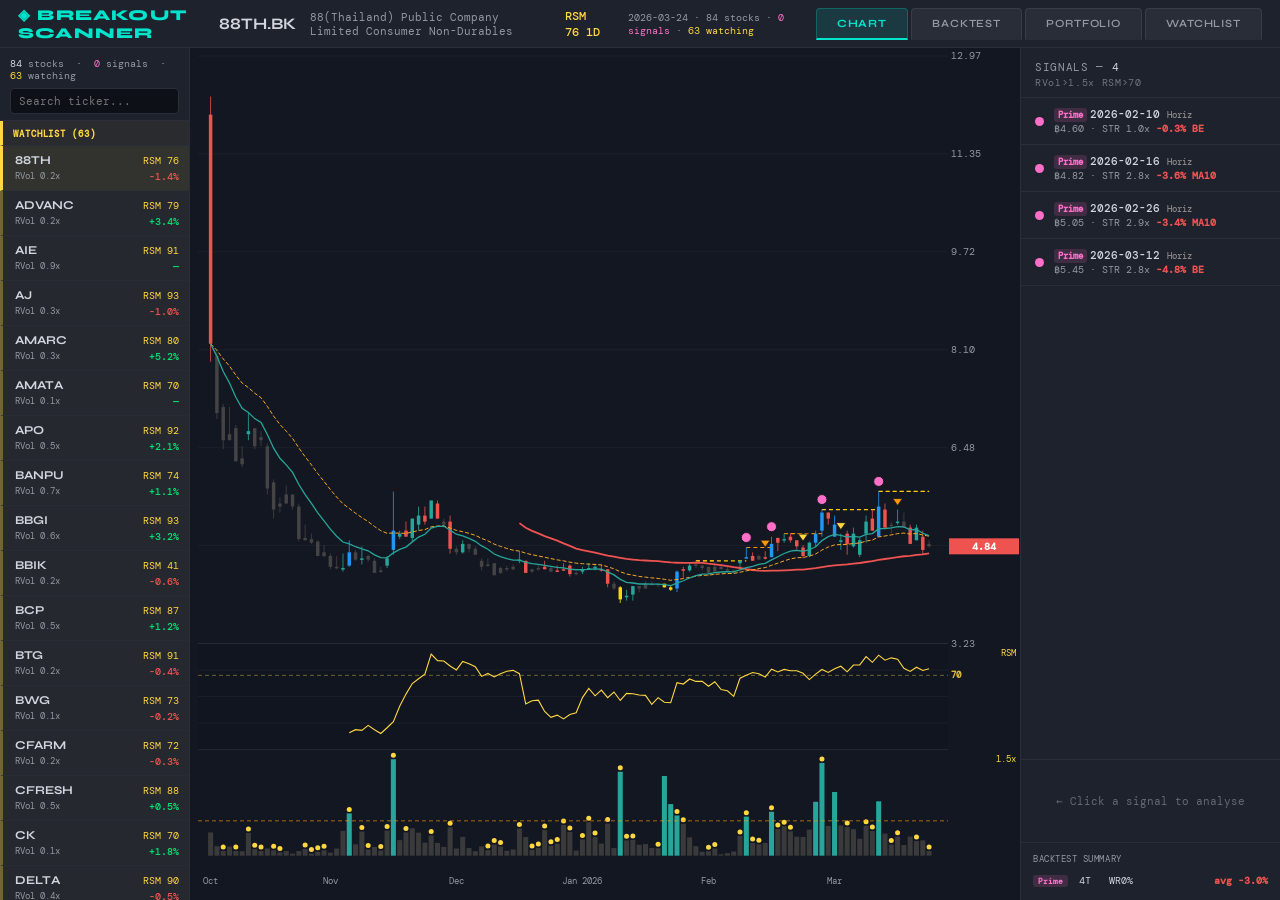
==== docs/index.html @ 681a5524 "fix discord format" ====
<!DOCTYPE html>
<html lang="en">
<head>
<meta charset="UTF-8">
<title>PB Scanner — Combined Chart [2026-03-24]</title>
<style>
  @import url('https://fonts.googleapis.com/css2?family=DM+Mono:wght@300;400;500&family=Syne:wght@600;700;800&display=swap');
  :root {
    --bg:#131722; --panel:#1e222d; --border:#2a2e39; --text:#9598a1;
    --white:#d1d4dc; --accent:#00e5cc; --green:#00e676; --red:#ef5350;
    --yellow:#ffd740; --blue:#2196F3; --orange:#ff9800; --pink:#ff6ec7;
  }
  * { box-sizing:border-box; margin:0; padding:0; }
  html,body { height:100%; background:var(--bg); color:var(--white);
               font-family:'DM Mono',monospace; overflow:hidden; }

  /* ── Layout ── */
  .app { display:grid; grid-template-columns:190px 1fr 260px;
          grid-template-rows:48px 1fr; height:100vh; }
  header { grid-column:1/-1; display:flex; align-items:center; gap:14px;
            padding:0 18px; background:var(--panel);
            border-bottom:1px solid var(--border); }
  .logo   { font-family:'Syne',sans-serif; font-weight:800; font-size:15px;
             letter-spacing:.08em; color:var(--accent); }
  .hticker{ font-family:'Syne',sans-serif; font-weight:700; font-size:16px; color:var(--white); }
  .hinfo  { font-size:11px; color:var(--text); }
  .hrsm   { margin-left:auto; font-size:12px; color:var(--yellow); font-weight:500; }
  .hdate  { font-size:10px; color:var(--text); margin-left:12px; }

  /* ── Sidebar ── */
  .sidebar { background:var(--panel); border-right:1px solid var(--border);
              display:flex; flex-direction:column; overflow:hidden; }
  .sb-head { padding:10px 10px 6px; border-bottom:1px solid var(--border); flex-shrink:0; }
  .sb-stats{ font-size:9.5px; color:var(--text); margin-bottom:6px; }
  .sb-stats span { color:var(--white); }
  .sb-search { width:100%; background:#0d1117; border:1px solid var(--border);
                color:var(--white); padding:5px 8px; font-family:'DM Mono',monospace;
                font-size:11px; border-radius:4px; outline:none; }
  .sb-search:focus { border-color:var(--accent); }
  .sb-list { flex:1; overflow-y:auto; }
  .sb-list::-webkit-scrollbar { width:3px; }
  .sb-list::-webkit-scrollbar-thumb { background:var(--border); }

  /* ── Sidebar section headers ── */
  .sb-section-hdr {
    padding:7px 10px 5px; font-size:9px; font-weight:700; letter-spacing:.1em;
    text-transform:uppercase; border-bottom:1px solid var(--border);
    background:rgba(0,0,0,.25);
  }
  .sb-hdr-sig { color:var(--pink);   background:rgba(255,110,199,.07); border-left:3px solid var(--pink); }
  .sb-hdr-wtc { color:var(--yellow); background:rgba(255,215,64,.05);  border-left:3px solid var(--yellow); }

  /* ── Sidebar items ── */
  .sb-item { padding:7px 10px 7px 12px; cursor:pointer;
              border-bottom:1px solid rgba(42,46,57,.5);
              transition:background .1s; border-left:3px solid transparent; }
  .sb-item:hover   { background:rgba(0,229,204,.05); }
  .sb-item.active  { background:rgba(0,229,204,.12); border-left-color:var(--accent); }
  .sb-sig          { border-left-color:rgba(255,110,199,.4); background:rgba(255,110,199,.04); }
  .sb-sig.active   { border-left-color:var(--pink); background:rgba(255,110,199,.1); }
  .sb-wtc          { border-left-color:rgba(255,215,64,.35); background:rgba(255,215,64,.03); }
  .sb-wtc.active   { border-left-color:var(--yellow); background:rgba(255,215,64,.09); }
  .sb-top { display:flex; justify-content:space-between; align-items:baseline; }
  .sb-bot { display:flex; justify-content:space-between; margin-top:3px; }
  .sb-ticker { font-family:'Syne',sans-serif; font-weight:700; font-size:12px; color:var(--white); }
  .sb-rsm    { font-size:10px; color:var(--yellow); }
  .sb-rvol   { font-size:9px; color:var(--text); }
  .sb-pnl    { font-size:10px; font-weight:500; }

  /* ── Tabs ── */
  .tab-bar { display:flex; border-bottom:1px solid var(--border); flex-shrink:0; background:var(--panel); }
  .tab { flex:1; padding:9px 0; text-align:center; font-size:10px; letter-spacing:.06em;
          cursor:pointer; color:var(--text); border-bottom:2px solid transparent; transition:all .15s; }
  .tab.active { color:var(--accent); border-bottom-color:var(--accent); }
  .tab-pane { display:none; flex:1; flex-direction:column; overflow:hidden; }
  .tab-pane.active { display:flex; }
  /* ── Trade table ── */
  .trade-table { flex:1; overflow-y:auto; font-size:10px; }
  .trade-table::-webkit-scrollbar { width:3px; }
  .trade-table::-webkit-scrollbar-thumb { background:var(--border); }
  .tr-hdr { display:grid; grid-template-columns:72px 72px 56px 44px 1fr;
             gap:2px; padding:6px 8px; color:var(--text);
             border-bottom:1px solid var(--border); font-size:9px; letter-spacing:.05em;
             position:sticky; top:0; background:var(--panel); z-index:1; }
  .tr-row { display:grid; grid-template-columns:72px 72px 56px 44px 1fr;
             gap:2px; padding:5px 8px; border-bottom:1px solid rgba(42,46,57,.4);
             cursor:pointer; transition:background .1s; align-items:center; }
  .tr-row:hover  { background:rgba(0,229,204,.05); }
  .tr-row.active { background:rgba(0,229,204,.1); }
  .tr-filter { font-size:8px; padding:1px 5px; border-radius:3px; font-weight:600; }
  .tf-prime   { background:rgba(255,110,199,.15); color:#ff6ec7; }
  .tf-rvol   { background:rgba(33,150,243,.15);  color:#64b5f6; }
  .tf-rsm    { background:rgba(76,175,80,.15);   color:#81c784; }
  .tf-sma50  { background:rgba(255,215,64,.15);  color:#ffd740; }
  .tf-str    { background:rgba(239,83,80,.15);   color:#ef9a9a; }
  .tr-stat { padding:8px 10px; font-size:10px; border-top:1px solid var(--border);
              display:flex; gap:10px; flex-wrap:wrap; flex-shrink:0; color:var(--text); }
  /* ── Trade summary ── */
  .trade-summary { border-top:1px solid var(--border); padding:10px 12px;
                    font-size:10px; flex-shrink:0; }
  .ts-title { color:var(--text); font-size:9px; letter-spacing:.06em;
               text-transform:uppercase; margin-bottom:6px; }
  .ts-row { display:flex; justify-content:space-between; align-items:center;
             padding:3px 0; border-bottom:1px solid rgba(42,46,57,.4); }
  .ts-row:last-child { border-bottom:none; }
  /* ── Chart area ── */
  .chart-area { position:relative; overflow:hidden; background:var(--bg); }
  canvas { position:absolute; top:0; left:0; }
  .no-stock { display:flex; align-items:center; justify-content:center;
               height:100%; color:var(--text); font-size:13px; opacity:.5; }

  /* ── Signal panel (right) ── */
  .panel { background:var(--panel); border-left:1px solid var(--border);
            overflow-y:auto; display:flex; flex-direction:column; }
  .panel::-webkit-scrollbar { width:4px; }
  .panel::-webkit-scrollbar-thumb { background:var(--border); border-radius:2px; }
  .sig-header { padding:12px 14px 8px; border-bottom:1px solid var(--border);
                 font-size:11px; color:var(--text); letter-spacing:.06em; flex-shrink:0; }
  .sig-list { flex:1; overflow-y:auto; }
  .sig-item { padding:9px 14px; cursor:pointer; border-bottom:1px solid var(--border);
               transition:background .12s; display:flex; align-items:center; gap:10px; }
  .sig-item:hover  { background:rgba(0,229,204,.06); }
  .sig-item.active { background:rgba(0,229,204,.13); border-left:2px solid var(--accent); }
  .sig-dot  { width:9px; height:9px; border-radius:50%; flex-shrink:0; }
  .sig-info { flex:1; }
  .sig-date { font-size:11px; color:var(--white); font-weight:500; }
  .sig-sub  { font-size:10px; color:var(--text); margin-top:1px; }

  .analysis { border-top:1px solid var(--border); padding:14px; flex-shrink:0; }
  .an-title { font-family:'Syne',sans-serif; font-weight:700; font-size:13px;
               color:var(--accent); margin-bottom:10px; letter-spacing:.04em; }
  .an-row   { display:flex; justify-content:space-between; align-items:center;
               padding:4px 0; border-bottom:1px solid var(--border); font-size:11px; }
  .an-row:last-child { border-bottom:none; }
  .an-label { color:var(--text); }
  .an-value { color:var(--white); font-weight:500; text-align:right; }
  .an-value.green  { color:var(--green);  }
  .an-value.red    { color:var(--red);    }
  .an-value.yellow { color:var(--yellow); }
  .an-value.blue   { color:var(--blue);   }
  .an-value.grey   { color:#888; }
  .an-sep { height:1px; background:var(--border); margin:8px 0; }
  .an-empty{ color:var(--text); font-size:11px; text-align:center; padding:20px 0; opacity:.6; }
  .filter-row { display:flex; gap:6px; flex-wrap:wrap; margin-top:8px; }
  .badge { font-size:9.5px; padding:2px 8px; border-radius:10px;
            font-weight:600; letter-spacing:.04em; }
  .badge.pass { background:rgba(0,230,118,.15); color:var(--green); border:1px solid rgba(0,230,118,.3); }
  .badge.fail { background:rgba(239,83,80,.15);  color:var(--red);   border:1px solid rgba(239,83,80,.3); }
  .legend { display:flex; gap:12px; flex-wrap:wrap; padding:6px 18px;
             background:var(--panel); border-top:1px solid var(--border);
             font-size:10px; color:var(--text); }
  .leg-item { display:flex; align-items:center; gap:5px; }
  .leg-dot  { width:8px; height:8px; border-radius:50%; }
  kbd { background:#2a2e39; border:1px solid #444; border-radius:3px;
         padding:0 5px; font-size:10px; color:var(--text); }

  /* ── Nav tabs (header) ── */
  .nav-tabs { display:flex; gap:3px; margin-left:auto; align-items:flex-end; }
  .nav-tab { padding:8px 20px; font-size:11px; letter-spacing:.08em; cursor:pointer;
              background:rgba(255,255,255,.05); border:1px solid rgba(255,255,255,.08);
              border-bottom:2px solid transparent; border-radius:4px 4px 0 0;
              color:var(--text); font-family:'Syne',sans-serif; font-weight:600; transition:all .15s; }
  .nav-tab.active { background:rgba(0,229,204,.12); color:var(--accent); border-color:rgba(0,229,204,.25); border-bottom-color:var(--accent); font-weight:700; }
  .nav-tab:not(.active):hover { background:rgba(255,255,255,.08); color:var(--white); border-color:rgba(255,255,255,.15); }

  /* ── Backtest pane (full overlay) ── */
  #pane-backtest { display:none; position:fixed; top:48px; left:0; right:0; bottom:0;
                    background:var(--bg); overflow-y:auto; padding:20px 8px; z-index:50; }
  .bt-title { font-family:'Syne',sans-serif; font-weight:800; font-size:22px;
               color:var(--accent); margin-bottom:8px; }
  .bt-sub   { font-size:13px; color:var(--text); margin-bottom:24px; }
  .bt-summary { display:flex; gap:16px; flex-wrap:wrap; margin-bottom:28px; }
  .bt-card { background:var(--panel); border:1px solid var(--border); border-radius:8px;
              padding:14px 22px; min-width:140px; }
  .bt-card-label { font-size:10px; color:var(--text); letter-spacing:.08em;
                    text-transform:uppercase; margin-bottom:8px; }
  .bt-card-val   { font-size:24px; font-weight:700; color:var(--white); }
  .bt-table { width:100%; border-collapse:collapse; font-size:12px; }
  .bt-table th { padding:8px 10px; text-align:left; color:var(--text); font-size:11px;
                  letter-spacing:.07em; text-transform:uppercase; border-bottom:2px solid var(--border);
                  position:sticky; top:0; background:var(--bg); }
  .bt-table th.r { text-align:right; }
  .bt-table td { padding:8px 10px; border-bottom:1px solid rgba(42,46,57,.5); }
  .bt-table td.r { text-align:right; }
  .bt-table tr:hover td { background:rgba(0,229,204,.04); }
  .bt-tag { font-size:10px; padding:2px 6px; border-radius:3px; margin-left:6px; vertical-align:middle; }
  .bt-sig { background:rgba(255,110,199,.2); color:var(--pink); }
  .bt-wtc { background:rgba(255,215,64,.15);  color:var(--yellow); }
  .bt-filter-bar { display:flex; align-items:center; gap:10px; margin-bottom:20px;
                    padding:10px 16px; background:var(--panel); border:1px solid var(--border);
                    border-radius:8px; flex-wrap:wrap; }
  .bt-filter-label { font-size:10px; letter-spacing:.08em; color:var(--text);
                      text-transform:uppercase; font-weight:600; margin-right:4px; }
  .bt-chk { display:flex; align-items:center; gap:5px; cursor:pointer; font-size:11px;
              font-weight:600; padding:4px 10px; border-radius:4px; border:1px solid rgba(255,255,255,.1);
              transition:all .15s; user-select:none; }
  .bt-chk:hover { border-color:rgba(255,255,255,.25); }
  .bt-chk input { accent-color:var(--accent); cursor:pointer; }

  /* ── Portfolio pane ── */
  #pane-portfolio { display:none; position:fixed; top:48px; left:0; right:0; bottom:0;
                     background:var(--bg); overflow-y:auto; padding:20px 8px; z-index:50; }
  .pt-title { font-family:'Syne',sans-serif; font-weight:800; font-size:22px;
               color:var(--accent); margin-bottom:8px; }
  .pt-sub   { font-size:13px; color:var(--text); margin-bottom:28px; }
  .pt-cards { display:flex; gap:14px; flex-wrap:wrap; margin-bottom:36px; }
  .pt-card  { background:var(--panel); border:1px solid var(--border); border-radius:8px;
               padding:12px 20px; min-width:140px; flex-shrink:0; }
  .pt-card-label { font-size:10px; color:var(--text); letter-spacing:.08em;
                    text-transform:uppercase; margin-bottom:8px; }
  .pt-card-val { font-size:22px; font-weight:700; }
  .pt-section { font-family:'Syne',sans-serif; font-size:12px; font-weight:700;
                 color:var(--text); letter-spacing:.08em; text-transform:uppercase;
                 margin:0 0 14px; padding-bottom:8px; border-bottom:2px solid var(--border); }
  .pt-curve-wrap { width:100%; height:180px; margin-bottom:40px; position:relative; }
  #pt-curve { display:block; width:100%; height:180px; }
  .pt-table { width:100%; border-collapse:collapse; font-size:12px; }
  .pt-table th { padding:8px 10px; text-align:left; color:var(--text); font-size:10px;
                  letter-spacing:.07em; text-transform:uppercase; border-bottom:2px solid var(--border);
                  position:sticky; top:0; background:var(--bg); z-index:2; white-space:nowrap; }
  .pt-table th.r { text-align:right; }
  .pt-table td { padding:7px 10px; border-bottom:1px solid rgba(42,46,57,.4); font-size:12px; white-space:nowrap; }
  .pt-table td.r { text-align:right; font-variant-numeric:tabular-nums; }
  .pt-table tr:hover td { background:rgba(0,229,204,.04); }
  .pt-buy  { border-left:3px solid var(--blue); }
  .pt-sell { border-left:3px solid transparent; }
  .pt-sell.win  { border-left-color:var(--green); }
  .pt-sell.loss { border-left-color:var(--red); }
  .pt-action { display:inline-block; font-size:9px; font-weight:700; padding:2px 7px;
                border-radius:3px; letter-spacing:.05em; }
  .pt-act-buy  { background:rgba(33,150,243,.2);  color:#64b5f6; }
  .pt-act-sell { background:rgba(158,158,158,.15); color:#aaa; }
  .pt-act-win  { background:rgba(0,230,118,.15);  color:var(--green); }
  .pt-act-loss { background:rgba(239,83,80,.15);  color:var(--red);   }
  .pt-act-tp1  { background:rgba(255,215,64,.18); color:var(--yellow); }
  .pt-act-tp2  { background:rgba(255,152,0,.18);  color:var(--orange); }
  .pt-act-open { background:rgba(0,229,204,.12);  color:var(--accent); }
</style>
</head>
<body>
<div class="app">
  <header>
    <div class="logo">◈ BREAKOUT SCANNER</div>
    <div class="hticker" id="h-ticker">← Select a stock</div>
    <div class="hinfo"   id="h-info"></div>
    <div class="hrsm"    id="h-rsm"></div>
    <div class="hdate">2026-03-24 · 84 stocks · <span style="color:var(--pink)">0 signals</span> · <span style="color:var(--yellow)">63 watching</span></div>
    <div class="nav-tabs">
      <div class="nav-tab active" id="nav-chart"     onclick="switchNav('chart')">CHART</div>
      <div class="nav-tab"        id="nav-backtest"  onclick="switchNav('backtest')">BACKTEST</div>
      <div class="nav-tab"        id="nav-portfolio" onclick="switchNav('portfolio')">PORTFOLIO</div>
      <div class="nav-tab"        id="nav-watchlist" onclick="switchNav('watchlist')">WATCHLIST</div>
    </div>
  </header>

  <!-- Sidebar -->
  <div class="sidebar">
    <div class="sb-head">
      <div class="sb-stats">
        <span>84</span> stocks &nbsp;·&nbsp;
        <span style="color:var(--pink)">0</span> signals &nbsp;·&nbsp;
        <span style="color:var(--yellow)">63</span> watching
      </div>
      <input class="sb-search" id="sb-search" type="text"
             placeholder="Search ticker..." oninput="filterSidebar(this.value)">
    </div>
    <div class="sb-list" id="sb-list">
      <div class="sb-section-hdr sb-hdr-wtc"> WATCHLIST (63)</div>

        <div class="sb-item sb-wtc" id="sb-0" onclick="loadStock(0)">
          <div class="sb-top">
            <span class="sb-ticker">88TH</span>
            <span class="sb-rsm">RSM 76</span>
          </div>
          <div class="sb-bot">
            <span class="sb-rvol" style="color:var(--text)">RVol 0.2x</span>
            <span class="sb-pnl" style="color:#ef5350">-1.4%</span>
          </div>
        </div>

        <div class="sb-item sb-wtc" id="sb-1" onclick="loadStock(1)">
          <div class="sb-top">
            <span class="sb-ticker">ADVANC</span>
            <span class="sb-rsm">RSM 79</span>
          </div>
          <div class="sb-bot">
            <span class="sb-rvol" style="color:var(--text)">RVol 0.2x</span>
            <span class="sb-pnl" style="color:#00e676">+3.4%</span>
          </div>
        </div>

        <div class="sb-item sb-wtc" id="sb-2" onclick="loadStock(2)">
          <div class="sb-top">
            <span class="sb-ticker">AIE</span>
            <span class="sb-rsm">RSM 91</span>
          </div>
          <div class="sb-bot">
            <span class="sb-rvol" style="color:var(--text)">RVol 0.9x</span>
            <span class="sb-pnl" style="color:#00e676">—</span>
          </div>
        </div>

        <div class="sb-item sb-wtc" id="sb-3" onclick="loadStock(3)">
          <div class="sb-top">
            <span class="sb-ticker">AJ</span>
            <span class="sb-rsm">RSM 93</span>
          </div>
          <div class="sb-bot">
            <span class="sb-rvol" style="color:var(--text)">RVol 0.3x</span>
            <span class="sb-pnl" style="color:#ef5350">-1.0%</span>
          </div>
        </div>

        <div class="sb-item sb-wtc" id="sb-4" onclick="loadStock(4)">
          <div class="sb-top">
            <span class="sb-ticker">AMARC</span>
            <span class="sb-rsm">RSM 80</span>
          </div>
          <div class="sb-bot">
            <span class="sb-rvol" style="color:var(--text)">RVol 0.3x</span>
            <span class="sb-pnl" style="color:#00e676">+5.2%</span>
          </div>
        </div>

        <div class="sb-item sb-wtc" id="sb-5" onclick="loadStock(5)">
          <div class="sb-top">
            <span class="sb-ticker">AMATA</span>
            <span class="sb-rsm">RSM 70</span>
          </div>
          <div class="sb-bot">
            <span class="sb-rvol" style="color:var(--text)">RVol 0.1x</span>
            <span class="sb-pnl" style="color:#00e676">—</span>
          </div>
        </div>

        <div class="sb-item sb-wtc" id="sb-6" onclick="loadStock(6)">
          <div class="sb-top">
            <span class="sb-ticker">APO</span>
            <span class="sb-rsm">RSM 92</span>
          </div>
          <div class="sb-bot">
            <span class="sb-rvol" style="color:var(--text)">RVol 0.5x</span>
            <span class="sb-pnl" style="color:#00e676">+2.1%</span>
          </div>
        </div>

        <div class="sb-item sb-wtc" id="sb-7" onclick="loadStock(7)">
          <div class="sb-top">
            <span class="sb-ticker">BANPU</span>
            <span class="sb-rsm">RSM 74</span>
          </div>
          <div class="sb-bot">
            <span class="sb-rvol" style="color:var(--text)">RVol 0.7x</span>
            <span class="sb-pnl" style="color:#00e676">+1.1%</span>
          </div>
        </div>

        <div class="sb-item sb-wtc" id="sb-8" onclick="loadStock(8)">
          <div class="sb-top">
            <span class="sb-ticker">BBGI</span>
            <span class="sb-rsm">RSM 93</span>
          </div>
          <div class="sb-bot">
            <span class="sb-rvol" style="color:var(--text)">RVol 0.6x</span>
            <span class="sb-pnl" style="color:#00e676">+3.2%</span>
          </div>
        </div>

        <div class="sb-item sb-wtc" id="sb-9" onclick="loadStock(9)">
          <div class="sb-top">
            <span class="sb-ticker">BBIK</span>
            <span class="sb-rsm">RSM 41</span>
          </div>
          <div class="sb-bot">
            <span class="sb-rvol" style="color:var(--text)">RVol 0.2x</span>
            <span class="sb-pnl" style="color:#ef5350">-0.6%</span>
          </div>
        </div>

        <div class="sb-item sb-wtc" id="sb-10" onclick="loadStock(10)">
          <div class="sb-top">
            <span class="sb-ticker">BCP</span>
            <span class="sb-rsm">RSM 87</span>
          </div>
          <div class="sb-bot">
            <span class="sb-rvol" style="color:var(--text)">RVol 0.5x</span>
            <span class="sb-pnl" style="color:#00e676">+1.2%</span>
          </div>
        </div>

        <div class="sb-item sb-wtc" id="sb-11" onclick="loadStock(11)">
          <div class="sb-top">
            <span class="sb-ticker">BTG</span>
            <span class="sb-rsm">RSM 91</span>
          </div>
          <div class="sb-bot">
            <span class="sb-rvol" style="color:var(--text)">RVol 0.2x</span>
            <span class="sb-pnl" style="color:#ef5350">-0.4%</span>
          </div>
        </div>

        <div class="sb-item sb-wtc" id="sb-12" onclick="loadStock(12)">
          <div class="sb-top">
            <span class="sb-ticker">BWG</span>
            <span class="sb-rsm">RSM 73</span>
          </div>
          <div class="sb-bot">
            <span class="sb-rvol" style="color:var(--text)">RVol 0.1x</span>
            <span class="sb-pnl" style="color:#ef5350">-0.2%</span>
          </div>
        </div>

        <div class="sb-item sb-wtc" id="sb-13" onclick="loadStock(13)">
          <div class="sb-top">
            <span class="sb-ticker">CFARM</span>
            <span class="sb-rsm">RSM 72</span>
          </div>
          <div class="sb-bot">
            <span class="sb-rvol" style="color:var(--text)">RVol 0.2x</span>
            <span class="sb-pnl" style="color:#ef5350">-0.3%</span>
          </div>
        </div>

        <div class="sb-item sb-wtc" id="sb-14" onclick="loadStock(14)">
          <div class="sb-top">
            <span class="sb-ticker">CFRESH</span>
            <span class="sb-rsm">RSM 88</span>
          </div>
          <div class="sb-bot">
            <span class="sb-rvol" style="color:var(--text)">RVol 0.5x</span>
            <span class="sb-pnl" style="color:#00e676">+0.5%</span>
          </div>
        </div>

        <div class="sb-item sb-wtc" id="sb-15" onclick="loadStock(15)">
          <div class="sb-top">
            <span class="sb-ticker">CK</span>
            <span class="sb-rsm">RSM 70</span>
          </div>
          <div class="sb-bot">
            <span class="sb-rvol" style="color:var(--text)">RVol 0.1x</span>
            <span class="sb-pnl" style="color:#00e676">+1.8%</span>
          </div>
        </div>

        <div class="sb-item sb-wtc" id="sb-16" onclick="loadStock(16)">
          <div class="sb-top">
            <span class="sb-ticker">DELTA</span>
            <span class="sb-rsm">RSM 90</span>
          </div>
          <div class="sb-bot">
            <span class="sb-rvol" style="color:var(--text)">RVol 0.4x</span>
            <span class="sb-pnl" style="color:#ef5350">-0.5%</span>
          </div>
        </div>

        <div class="sb-item sb-wtc" id="sb-17" onclick="loadStock(17)">
          <div class="sb-top">
            <span class="sb-ticker">DMT</span>
            <span class="sb-rsm">RSM 76</span>
          </div>
          <div class="sb-bot">
            <span class="sb-rvol" style="color:var(--text)">RVol 0.0x</span>
            <span class="sb-pnl" style="color:#ef5350">-1.2%</span>
          </div>
        </div>

        <div class="sb-item sb-wtc" id="sb-18" onclick="loadStock(18)">
          <div class="sb-top">
            <span class="sb-ticker">DV8</span>
            <span class="sb-rsm">RSM 88</span>
          </div>
          <div class="sb-bot">
            <span class="sb-rvol" style="color:var(--text)">RVol 0.6x</span>
            <span class="sb-pnl" style="color:#00e676">—</span>
          </div>
        </div>

        <div class="sb-item sb-wtc" id="sb-19" onclick="loadStock(19)">
          <div class="sb-top">
            <span class="sb-ticker">FM</span>
            <span class="sb-rsm">RSM 78</span>
          </div>
          <div class="sb-bot">
            <span class="sb-rvol" style="color:var(--text)">RVol 0.3x</span>
            <span class="sb-pnl" style="color:#ef5350">-0.6%</span>
          </div>
        </div>

        <div class="sb-item sb-wtc" id="sb-20" onclick="loadStock(20)">
          <div class="sb-top">
            <span class="sb-ticker">GULF</span>
            <span class="sb-rsm">RSM 73</span>
          </div>
          <div class="sb-bot">
            <span class="sb-rvol" style="color:var(--text)">RVol 0.2x</span>
            <span class="sb-pnl" style="color:#00e676">+2.8%</span>
          </div>
        </div>

        <div class="sb-item sb-wtc" id="sb-21" onclick="loadStock(21)">
          <div class="sb-top">
            <span class="sb-ticker">GUNKUL</span>
            <span class="sb-rsm">RSM 72</span>
          </div>
          <div class="sb-bot">
            <span class="sb-rvol" style="color:var(--text)">RVol 0.7x</span>
            <span class="sb-pnl" style="color:#00e676">+1.6%</span>
          </div>
        </div>

        <div class="sb-item sb-wtc" id="sb-22" onclick="loadStock(22)">
          <div class="sb-top">
            <span class="sb-ticker">HANA</span>
            <span class="sb-rsm">RSM 93</span>
          </div>
          <div class="sb-bot">
            <span class="sb-rvol" style="color:var(--text)">RVol 0.5x</span>
            <span class="sb-pnl" style="color:#00e676">+1.5%</span>
          </div>
        </div>

        <div class="sb-item sb-wtc" id="sb-23" onclick="loadStock(23)">
          <div class="sb-top">
            <span class="sb-ticker">INSET</span>
            <span class="sb-rsm">RSM 71</span>
          </div>
          <div class="sb-bot">
            <span class="sb-rvol" style="color:var(--text)">RVol 0.1x</span>
            <span class="sb-pnl" style="color:#ef5350">-0.1%</span>
          </div>
        </div>

        <div class="sb-item sb-wtc" id="sb-24" onclick="loadStock(24)">
          <div class="sb-top">
            <span class="sb-ticker">KCE</span>
            <span class="sb-rsm">RSM 81</span>
          </div>
          <div class="sb-bot">
            <span class="sb-rvol" style="color:var(--text)">RVol 0.6x</span>
            <span class="sb-pnl" style="color:#00e676">+1.0%</span>
          </div>
        </div>

        <div class="sb-item sb-wtc" id="sb-25" onclick="loadStock(25)">
          <div class="sb-top">
            <span class="sb-ticker">KCG</span>
            <span class="sb-rsm">RSM 72</span>
          </div>
          <div class="sb-bot">
            <span class="sb-rvol" style="color:var(--text)">RVol 0.1x</span>
            <span class="sb-pnl" style="color:#ef5350">-0.8%</span>
          </div>
        </div>

        <div class="sb-item sb-wtc" id="sb-26" onclick="loadStock(26)">
          <div class="sb-top">
            <span class="sb-ticker">KGI</span>
            <span class="sb-rsm">RSM 72</span>
          </div>
          <div class="sb-bot">
            <span class="sb-rvol" style="color:var(--text)">RVol 0.5x</span>
            <span class="sb-pnl" style="color:#00e676">+2.6%</span>
          </div>
        </div>

        <div class="sb-item sb-wtc" id="sb-27" onclick="loadStock(27)">
          <div class="sb-top">
            <span class="sb-ticker">KTB</span>
            <span class="sb-rsm">RSM 80</span>
          </div>
          <div class="sb-bot">
            <span class="sb-rvol" style="color:var(--text)">RVol 0.4x</span>
            <span class="sb-pnl" style="color:#ef5350">-0.6%</span>
          </div>
        </div>

        <div class="sb-item sb-wtc" id="sb-28" onclick="loadStock(28)">
          <div class="sb-top">
            <span class="sb-ticker">LHFG</span>
            <span class="sb-rsm">RSM 76</span>
          </div>
          <div class="sb-bot">
            <span class="sb-rvol" style="color:var(--text)">RVol 0.1x</span>
            <span class="sb-pnl" style="color:#ef5350">-0.2%</span>
          </div>
        </div>

        <div class="sb-item sb-wtc" id="sb-29" onclick="loadStock(29)">
          <div class="sb-top">
            <span class="sb-ticker">MASTEC</span>
            <span class="sb-rsm">RSM 93</span>
          </div>
          <div class="sb-bot">
            <span class="sb-rvol" style="color:var(--text)">RVol 0.1x</span>
            <span class="sb-pnl" style="color:#00e676">—</span>
          </div>
        </div>

        <div class="sb-item sb-wtc" id="sb-30" onclick="loadStock(30)">
          <div class="sb-top">
            <span class="sb-ticker">MCOT</span>
            <span class="sb-rsm">RSM 92</span>
          </div>
          <div class="sb-bot">
            <span class="sb-rvol" style="color:var(--text)">RVol 0.3x</span>
            <span class="sb-pnl" style="color:#00e676">—</span>
          </div>
        </div>

        <div class="sb-item sb-wtc" id="sb-31" onclick="loadStock(31)">
          <div class="sb-top">
            <span class="sb-ticker">MCS</span>
            <span class="sb-rsm">RSM 76</span>
          </div>
          <div class="sb-bot">
            <span class="sb-rvol" style="color:var(--text)">RVol 0.6x</span>
            <span class="sb-pnl" style="color:#ef5350">-0.4%</span>
          </div>
        </div>

        <div class="sb-item sb-wtc" id="sb-32" onclick="loadStock(32)">
          <div class="sb-top">
            <span class="sb-ticker">NTF</span>
            <span class="sb-rsm">RSM 98</span>
          </div>
          <div class="sb-bot">
            <span class="sb-rvol" style="color:var(--text)">RVol 0.2x</span>
            <span class="sb-pnl" style="color:#00e676">—</span>
          </div>
        </div>

        <div class="sb-item sb-wtc" id="sb-33" onclick="loadStock(33)">
          <div class="sb-top">
            <span class="sb-ticker">NYT</span>
            <span class="sb-rsm">RSM 88</span>
          </div>
          <div class="sb-bot">
            <span class="sb-rvol" style="color:var(--text)">RVol 0.5x</span>
            <span class="sb-pnl" style="color:#00e676">+4.6%</span>
          </div>
        </div>

        <div class="sb-item sb-wtc" id="sb-34" onclick="loadStock(34)">
          <div class="sb-top">
            <span class="sb-ticker">PCE</span>
            <span class="sb-rsm">RSM 90</span>
          </div>
          <div class="sb-bot">
            <span class="sb-rvol" style="color:#00e676">RVol 4.4x</span>
            <span class="sb-pnl" style="color:#ef5350">-0.6%</span>
          </div>
        </div>

        <div class="sb-item sb-wtc" id="sb-35" onclick="loadStock(35)">
          <div class="sb-top">
            <span class="sb-ticker">PRM</span>
            <span class="sb-rsm">RSM 71</span>
          </div>
          <div class="sb-bot">
            <span class="sb-rvol" style="color:var(--text)">RVol 0.3x</span>
            <span class="sb-pnl" style="color:#00e676">+0.5%</span>
          </div>
        </div>

        <div class="sb-item sb-wtc" id="sb-36" onclick="loadStock(36)">
          <div class="sb-top">
            <span class="sb-ticker">PSL</span>
            <span class="sb-rsm">RSM 60</span>
          </div>
          <div class="sb-bot">
            <span class="sb-rvol" style="color:var(--text)">RVol 0.3x</span>
            <span class="sb-pnl" style="color:#00e676">+1.8%</span>
          </div>
        </div>

        <div class="sb-item sb-wtc" id="sb-37" onclick="loadStock(37)">
          <div class="sb-top">
            <span class="sb-ticker">PTL</span>
            <span class="sb-rsm">RSM 90</span>
          </div>
          <div class="sb-bot">
            <span class="sb-rvol" style="color:var(--text)">RVol 0.1x</span>
            <span class="sb-pnl" style="color:#00e676">+1.6%</span>
          </div>
        </div>

        <div class="sb-item sb-wtc" id="sb-38" onclick="loadStock(38)">
          <div class="sb-top">
            <span class="sb-ticker">RBF</span>
            <span class="sb-rsm">RSM 74</span>
          </div>
          <div class="sb-bot">
            <span class="sb-rvol" style="color:var(--text)">RVol 0.2x</span>
            <span class="sb-pnl" style="color:#ef5350">-0.1%</span>
          </div>
        </div>

        <div class="sb-item sb-wtc" id="sb-39" onclick="loadStock(39)">
          <div class="sb-top">
            <span class="sb-ticker">RCL</span>
            <span class="sb-rsm">RSM 89</span>
          </div>
          <div class="sb-bot">
            <span class="sb-rvol" style="color:var(--text)">RVol 0.3x</span>
            <span class="sb-pnl" style="color:#ef5350">-1.8%</span>
          </div>
        </div>

        <div class="sb-item sb-wtc" id="sb-40" onclick="loadStock(40)">
          <div class="sb-top">
            <span class="sb-ticker">ROJNA</span>
            <span class="sb-rsm">RSM 65</span>
          </div>
          <div class="sb-bot">
            <span class="sb-rvol" style="color:var(--text)">RVol 0.2x</span>
            <span class="sb-pnl" style="color:#00e676">—</span>
          </div>
        </div>

        <div class="sb-item sb-wtc" id="sb-41" onclick="loadStock(41)">
          <div class="sb-top">
            <span class="sb-ticker">SC</span>
            <span class="sb-rsm">RSM 70</span>
          </div>
          <div class="sb-bot">
            <span class="sb-rvol" style="color:var(--text)">RVol 0.2x</span>
            <span class="sb-pnl" style="color:#00e676">+1.7%</span>
          </div>
        </div>

        <div class="sb-item sb-wtc" id="sb-42" onclick="loadStock(42)">
          <div class="sb-top">
            <span class="sb-ticker">SCB</span>
            <span class="sb-rsm">RSM 75</span>
          </div>
          <div class="sb-bot">
            <span class="sb-rvol" style="color:var(--text)">RVol 1.4x</span>
            <span class="sb-pnl" style="color:#ef5350">-0.8%</span>
          </div>
        </div>

        <div class="sb-item sb-wtc" id="sb-43" onclick="loadStock(43)">
          <div class="sb-top">
            <span class="sb-ticker">SEAOIL</span>
            <span class="sb-rsm">RSM 73</span>
          </div>
          <div class="sb-bot">
            <span class="sb-rvol" style="color:var(--text)">RVol 0.1x</span>
            <span class="sb-pnl" style="color:#ef5350">-0.8%</span>
          </div>
        </div>

        <div class="sb-item sb-wtc" id="sb-44" onclick="loadStock(44)">
          <div class="sb-top">
            <span class="sb-ticker">SIS</span>
            <span class="sb-rsm">RSM 76</span>
          </div>
          <div class="sb-bot">
            <span class="sb-rvol" style="color:var(--text)">RVol 0.5x</span>
            <span class="sb-pnl" style="color:#ef5350">-0.3%</span>
          </div>
        </div>

        <div class="sb-item sb-wtc" id="sb-45" onclick="loadStock(45)">
          <div class="sb-top">
            <span class="sb-ticker">SKR</span>
            <span class="sb-rsm">RSM 78</span>
          </div>
          <div class="sb-bot">
            <span class="sb-rvol" style="color:var(--text)">RVol 0.0x</span>
            <span class="sb-pnl" style="color:#00e676">—</span>
          </div>
        </div>

        <div class="sb-item sb-wtc" id="sb-46" onclick="loadStock(46)">
          <div class="sb-top">
            <span class="sb-ticker">SMO</span>
            <span class="sb-rsm">RSM 93</span>
          </div>
          <div class="sb-bot">
            <span class="sb-rvol" style="color:var(--text)">RVol 0.3x</span>
            <span class="sb-pnl" style="color:#00e676">+3.6%</span>
          </div>
        </div>

        <div class="sb-item sb-wtc" id="sb-47" onclick="loadStock(47)">
          <div class="sb-top">
            <span class="sb-ticker">SRICHA</span>
            <span class="sb-rsm">RSM 89</span>
          </div>
          <div class="sb-bot">
            <span class="sb-rvol" style="color:var(--text)">RVol 0.5x</span>
            <span class="sb-pnl" style="color:#00e676">+4.5%</span>
          </div>
        </div>

        <div class="sb-item sb-wtc" id="sb-48" onclick="loadStock(48)">
          <div class="sb-top">
            <span class="sb-ticker">STECON</span>
            <span class="sb-rsm">RSM 90</span>
          </div>
          <div class="sb-bot">
            <span class="sb-rvol" style="color:var(--text)">RVol 0.1x</span>
            <span class="sb-pnl" style="color:#00e676">+5.6%</span>
          </div>
        </div>

        <div class="sb-item sb-wtc" id="sb-49" onclick="loadStock(49)">
          <div class="sb-top">
            <span class="sb-ticker">STGT</span>
            <span class="sb-rsm">RSM 86</span>
          </div>
          <div class="sb-bot">
            <span class="sb-rvol" style="color:var(--text)">RVol 1.2x</span>
            <span class="sb-pnl" style="color:#00e676">+0.1%</span>
          </div>
        </div>

        <div class="sb-item sb-wtc" id="sb-50" onclick="loadStock(50)">
          <div class="sb-top">
            <span class="sb-ticker">SVI</span>
            <span class="sb-rsm">RSM 77</span>
          </div>
          <div class="sb-bot">
            <span class="sb-rvol" style="color:var(--text)">RVol 0.1x</span>
            <span class="sb-pnl" style="color:#ef5350">-0.3%</span>
          </div>
        </div>

        <div class="sb-item sb-wtc" id="sb-51" onclick="loadStock(51)">
          <div class="sb-top">
            <span class="sb-ticker">TEGH</span>
            <span class="sb-rsm">RSM 81</span>
          </div>
          <div class="sb-bot">
            <span class="sb-rvol" style="color:var(--text)">RVol 0.1x</span>
            <span class="sb-pnl" style="color:#ef5350">-0.1%</span>
          </div>
        </div>

        <div class="sb-item sb-wtc" id="sb-52" onclick="loadStock(52)">
          <div class="sb-top">
            <span class="sb-ticker">TFG</span>
            <span class="sb-rsm">RSM 93</span>
          </div>
          <div class="sb-bot">
            <span class="sb-rvol" style="color:var(--text)">RVol 0.1x</span>
            <span class="sb-pnl" style="color:#00e676">—</span>
          </div>
        </div>

        <div class="sb-item sb-wtc" id="sb-53" onclick="loadStock(53)">
          <div class="sb-top">
            <span class="sb-ticker">THCOM</span>
            <span class="sb-rsm">RSM 80</span>
          </div>
          <div class="sb-bot">
            <span class="sb-rvol" style="color:var(--text)">RVol 0.5x</span>
            <span class="sb-pnl" style="color:#00e676">+1.8%</span>
          </div>
        </div>

        <div class="sb-item sb-wtc" id="sb-54" onclick="loadStock(54)">
          <div class="sb-top">
            <span class="sb-ticker">TISCO</span>
            <span class="sb-rsm">RSM 74</span>
          </div>
          <div class="sb-bot">
            <span class="sb-rvol" style="color:var(--text)">RVol 0.8x</span>
            <span class="sb-pnl" style="color:#ef5350">-0.1%</span>
          </div>
        </div>

        <div class="sb-item sb-wtc" id="sb-55" onclick="loadStock(55)">
          <div class="sb-top">
            <span class="sb-ticker">TPCH</span>
            <span class="sb-rsm">RSM 79</span>
          </div>
          <div class="sb-bot">
            <span class="sb-rvol" style="color:var(--text)">RVol 0.6x</span>
            <span class="sb-pnl" style="color:#00e676">—</span>
          </div>
        </div>

        <div class="sb-item sb-wtc" id="sb-56" onclick="loadStock(56)">
          <div class="sb-top">
            <span class="sb-ticker">TRUE</span>
            <span class="sb-rsm">RSM 76</span>
          </div>
          <div class="sb-bot">
            <span class="sb-rvol" style="color:var(--text)">RVol 0.7x</span>
            <span class="sb-pnl" style="color:#ef5350">-0.1%</span>
          </div>
        </div>

        <div class="sb-item sb-wtc" id="sb-57" onclick="loadStock(57)">
          <div class="sb-top">
            <span class="sb-ticker">TTA</span>
            <span class="sb-rsm">RSM 82</span>
          </div>
          <div class="sb-bot">
            <span class="sb-rvol" style="color:var(--text)">RVol 0.2x</span>
            <span class="sb-pnl" style="color:#00e676">—</span>
          </div>
        </div>

        <div class="sb-item sb-wtc" id="sb-58" onclick="loadStock(58)">
          <div class="sb-top">
            <span class="sb-ticker">TTB</span>
            <span class="sb-rsm">RSM 71</span>
          </div>
          <div class="sb-bot">
            <span class="sb-rvol" style="color:var(--text)">RVol 0.5x</span>
            <span class="sb-pnl" style="color:#00e676">+0.2%</span>
          </div>
        </div>

        <div class="sb-item sb-wtc" id="sb-59" onclick="loadStock(59)">
          <div class="sb-top">
            <span class="sb-ticker">TVO</span>
            <span class="sb-rsm">RSM 79</span>
          </div>
          <div class="sb-bot">
            <span class="sb-rvol" style="color:var(--text)">RVol 0.2x</span>
            <span class="sb-pnl" style="color:#ef5350">-0.2%</span>
          </div>
        </div>

        <div class="sb-item sb-wtc" id="sb-60" onclick="loadStock(60)">
          <div class="sb-top">
            <span class="sb-ticker">UVAN</span>
            <span class="sb-rsm">RSM 91</span>
          </div>
          <div class="sb-bot">
            <span class="sb-rvol" style="color:var(--text)">RVol 0.4x</span>
            <span class="sb-pnl" style="color:#ef5350">-0.1%</span>
          </div>
        </div>

        <div class="sb-item sb-wtc" id="sb-61" onclick="loadStock(61)">
          <div class="sb-top">
            <span class="sb-ticker">WASH</span>
            <span class="sb-rsm">RSM 81</span>
          </div>
          <div class="sb-bot">
            <span class="sb-rvol" style="color:var(--text)">RVol 0.4x</span>
            <span class="sb-pnl" style="color:#00e676">+0.5%</span>
          </div>
        </div>

        <div class="sb-item sb-wtc" id="sb-62" onclick="loadStock(62)">
          <div class="sb-top">
            <span class="sb-ticker">WHA</span>
            <span class="sb-rsm">RSM 58</span>
          </div>
          <div class="sb-bot">
            <span class="sb-rvol" style="color:var(--text)">RVol 0.4x</span>
            <span class="sb-pnl" style="color:#00e676">+1.5%</span>
          </div>
        </div>
<div class="sb-section-hdr" style="color:var(--text)">ALL STOCKS (21)</div>

        <div class="sb-item" id="sb-63" onclick="loadStock(63)">
          <div class="sb-top">
            <span class="sb-ticker">AGE</span>
            <span class="sb-rsm">RSM 76</span>
          </div>
          <div class="sb-bot">
            <span class="sb-rvol" style="color:var(--text)">RVol 0.9x</span>
            <span class="sb-pnl" style="color:#00e676">—</span>
          </div>
        </div>

        <div class="sb-item" id="sb-64" onclick="loadStock(64)">
          <div class="sb-top">
            <span class="sb-ticker">BBL</span>
            <span class="sb-rsm">RSM 69</span>
          </div>
          <div class="sb-bot">
            <span class="sb-rvol" style="color:var(--text)">RVol 0.4x</span>
            <span class="sb-pnl" style="color:#00e676">+2.2%</span>
          </div>
        </div>

        <div class="sb-item" id="sb-65" onclick="loadStock(65)">
          <div class="sb-top">
            <span class="sb-ticker">BIOTEC</span>
            <span class="sb-rsm">RSM 96</span>
          </div>
          <div class="sb-bot">
            <span class="sb-rvol" style="color:var(--text)">RVol 1.3x</span>
            <span class="sb-pnl" style="color:#ef5350">-0.0%</span>
          </div>
        </div>

        <div class="sb-item" id="sb-66" onclick="loadStock(66)">
          <div class="sb-top">
            <span class="sb-ticker">BPP</span>
            <span class="sb-rsm">RSM 77</span>
          </div>
          <div class="sb-bot">
            <span class="sb-rvol" style="color:var(--text)">RVol 0.3x</span>
            <span class="sb-pnl" style="color:#00e676">+2.0%</span>
          </div>
        </div>

        <div class="sb-item" id="sb-67" onclick="loadStock(67)">
          <div class="sb-top">
            <span class="sb-ticker">CPI</span>
            <span class="sb-rsm">RSM 90</span>
          </div>
          <div class="sb-bot">
            <span class="sb-rvol" style="color:var(--text)">RVol 0.5x</span>
            <span class="sb-pnl" style="color:#00e676">+2.2%</span>
          </div>
        </div>

        <div class="sb-item" id="sb-68" onclick="loadStock(68)">
          <div class="sb-top">
            <span class="sb-ticker">ETC</span>
            <span class="sb-rsm">RSM 88</span>
          </div>
          <div class="sb-bot">
            <span class="sb-rvol" style="color:var(--text)">RVol 1.2x</span>
            <span class="sb-pnl" style="color:#00e676">+1.0%</span>
          </div>
        </div>

        <div class="sb-item" id="sb-69" onclick="loadStock(69)">
          <div class="sb-top">
            <span class="sb-ticker">IRPC</span>
            <span class="sb-rsm">RSM 92</span>
          </div>
          <div class="sb-bot">
            <span class="sb-rvol" style="color:var(--text)">RVol 0.9x</span>
            <span class="sb-pnl" style="color:#00e676">+1.4%</span>
          </div>
        </div>

        <div class="sb-item" id="sb-70" onclick="loadStock(70)">
          <div class="sb-top">
            <span class="sb-ticker">IVL</span>
            <span class="sb-rsm">RSM 78</span>
          </div>
          <div class="sb-bot">
            <span class="sb-rvol" style="color:var(--text)">RVol 0.8x</span>
            <span class="sb-pnl" style="color:#00e676">—</span>
          </div>
        </div>

        <div class="sb-item" id="sb-71" onclick="loadStock(71)">
          <div class="sb-top">
            <span class="sb-ticker">KKP</span>
            <span class="sb-rsm">RSM 75</span>
          </div>
          <div class="sb-bot">
            <span class="sb-rvol" style="color:var(--text)">RVol 0.7x</span>
            <span class="sb-pnl" style="color:#00e676">+3.1%</span>
          </div>
        </div>

        <div class="sb-item" id="sb-72" onclick="loadStock(72)">
          <div class="sb-top">
            <span class="sb-ticker">KSL</span>
            <span class="sb-rsm">RSM 93</span>
          </div>
          <div class="sb-bot">
            <span class="sb-rvol" style="color:var(--text)">RVol 0.7x</span>
            <span class="sb-pnl" style="color:#00e676">+2.1%</span>
          </div>
        </div>

        <div class="sb-item" id="sb-73" onclick="loadStock(73)">
          <div class="sb-top">
            <span class="sb-ticker">LANNA</span>
            <span class="sb-rsm">RSM 81</span>
          </div>
          <div class="sb-bot">
            <span class="sb-rvol" style="color:#00e676">RVol 1.8x</span>
            <span class="sb-pnl" style="color:#ef5350">-0.4%</span>
          </div>
        </div>

        <div class="sb-item" id="sb-74" onclick="loadStock(74)">
          <div class="sb-top">
            <span class="sb-ticker">PTTEP</span>
            <span class="sb-rsm">RSM 91</span>
          </div>
          <div class="sb-bot">
            <span class="sb-rvol" style="color:var(--text)">RVol 0.5x</span>
            <span class="sb-pnl" style="color:#00e676">+5.3%</span>
          </div>
        </div>

        <div class="sb-item" id="sb-75" onclick="loadStock(75)">
          <div class="sb-top">
            <span class="sb-ticker">PTTGC</span>
            <span class="sb-rsm">RSM 92</span>
          </div>
          <div class="sb-bot">
            <span class="sb-rvol" style="color:var(--text)">RVol 0.5x</span>
            <span class="sb-pnl" style="color:#00e676">+2.8%</span>
          </div>
        </div>

        <div class="sb-item" id="sb-76" onclick="loadStock(76)">
          <div class="sb-top">
            <span class="sb-ticker">STA</span>
            <span class="sb-rsm">RSM 92</span>
          </div>
          <div class="sb-bot">
            <span class="sb-rvol" style="color:var(--text)">RVol 0.9x</span>
            <span class="sb-pnl" style="color:#ef5350">-1.6%</span>
          </div>
        </div>

        <div class="sb-item" id="sb-77" onclick="loadStock(77)">
          <div class="sb-top">
            <span class="sb-ticker">TAE</span>
            <span class="sb-rsm">RSM 99</span>
          </div>
          <div class="sb-bot">
            <span class="sb-rvol" style="color:#00e676">RVol 5.8x</span>
            <span class="sb-pnl" style="color:#00e676">+6.4%</span>
          </div>
        </div>

        <div class="sb-item" id="sb-78" onclick="loadStock(78)">
          <div class="sb-top">
            <span class="sb-ticker">TRUBB</span>
            <span class="sb-rsm">RSM 89</span>
          </div>
          <div class="sb-bot">
            <span class="sb-rvol" style="color:#00e676">RVol 2.4x</span>
            <span class="sb-pnl" style="color:#ef5350">-0.1%</span>
          </div>
        </div>

        <div class="sb-item" id="sb-79" onclick="loadStock(79)">
          <div class="sb-top">
            <span class="sb-ticker">TRV</span>
            <span class="sb-rsm">RSM 92</span>
          </div>
          <div class="sb-bot">
            <span class="sb-rvol" style="color:var(--text)">RVol —</span>
            <span class="sb-pnl" style="color:#00e676">+1.6%</span>
          </div>
        </div>

        <div class="sb-item" id="sb-80" onclick="loadStock(80)">
          <div class="sb-top">
            <span class="sb-ticker">TSE</span>
            <span class="sb-rsm">RSM 93</span>
          </div>
          <div class="sb-bot">
            <span class="sb-rvol" style="color:#00e676">RVol 2.1x</span>
            <span class="sb-pnl" style="color:#00e676">+0.3%</span>
          </div>
        </div>

        <div class="sb-item" id="sb-81" onclick="loadStock(81)">
          <div class="sb-top">
            <span class="sb-ticker">UBE</span>
            <span class="sb-rsm">RSM 98</span>
          </div>
          <div class="sb-bot">
            <span class="sb-rvol" style="color:var(--text)">RVol 1.0x</span>
            <span class="sb-pnl" style="color:#00e676">+2.9%</span>
          </div>
        </div>

        <div class="sb-item" id="sb-82" onclick="loadStock(82)">
          <div class="sb-top">
            <span class="sb-ticker">UKEM</span>
            <span class="sb-rsm">RSM 91</span>
          </div>
          <div class="sb-bot">
            <span class="sb-rvol" style="color:#00e676">RVol 1.6x</span>
            <span class="sb-pnl" style="color:#00e676">+2.5%</span>
          </div>
        </div>

        <div class="sb-item" id="sb-83" onclick="loadStock(83)">
          <div class="sb-top">
            <span class="sb-ticker">VPO</span>
            <span class="sb-rsm">RSM 94</span>
          </div>
          <div class="sb-bot">
            <span class="sb-rvol" style="color:var(--text)">RVol 1.1x</span>
            <span class="sb-pnl" style="color:#00e676">+0.8%</span>
          </div>
        </div>
    </div>
  </div>

  <!-- Canvas chart -->
  <div class="chart-area" id="chart-area">
    <canvas id="cv-bg"></canvas>
    <canvas id="cv-main"></canvas>
    <canvas id="cv-overlay"></canvas>
    <div class="no-stock" id="no-stock">← Select a stock from the sidebar</div>
  </div>

  <!-- Signal panel -->
  <div class="panel">
    <div class="sig-header">
      SIGNALS — <span id="sig-count" style="color:var(--white)">—</span>
      <span id="sig-filter-info" style="font-size:10px;display:block;margin-top:2px;opacity:.7"></span>
    </div>
    <div class="sig-list" id="sig-list"></div>
    <div class="analysis" id="analysis">
      <div class="an-empty">← Click a signal to analyse</div>
    </div>
    <div class="trade-summary" id="trade-summary"></div>
  </div>
</div>

<!-- BACKTEST pane (fixed overlay, hidden by default) -->
<div id="pane-backtest">
  <div style="max-width:75%;margin:0 auto">
  <div class="bt-title">BACKTEST RESULTS</div>
  <div class="bt-sub" id="bt-sub">Loading...</div>
  <div class="bt-summary" id="bt-cards"></div>

  <!-- Strategy filter bar -->
  <div class="bt-filter-bar" id="bt-filter-bar">
    <span class="bt-filter-label">INCLUDE:</span>
    <label class="bt-chk tf-prime"><input type="checkbox" value="Prime" checked onchange="applyBtFilter()"> Prime</label>
    <label class="bt-chk tf-str"><input type="checkbox" value="STR" onchange="applyBtFilter()"> STR</label>
    <label class="bt-chk tf-rvol"><input type="checkbox" value="RVOL" onchange="applyBtFilter()"> RVOL</label>
    <label class="bt-chk tf-rsm"><input type="checkbox" value="RSM" onchange="applyBtFilter()"> RSM</label>
    <label class="bt-chk tf-sma50"><input type="checkbox" value="SMA50" onchange="applyBtFilter()"> SMA50</label>
  </div>

  <table class="bt-table">
    <thead>
      <tr>
        <th>Ticker</th>
        <th class="r">RSM</th>
        <th class="r">Trades</th>
        <th class="r">WR%</th>
        <th class="r">Avg Win</th>
        <th class="r">Avg Loss</th>
        <th class="r">Avg Stretch</th>
        <th class="r">PnL%</th>
      </tr>
    </thead>
    <tbody id="bt-tbody"></tbody>
  </table>
  </div>
</div>

<!-- PORTFOLIO pane -->
<div id="pane-portfolio">
  <div style="max-width:75%;margin:0 auto">
  <div class="pt-title">PORTFOLIO SIMULATION</div>
  <div class="pt-sub" id="pt-sub">Loading...</div>

  <div class="pt-cards" id="pt-cards"></div>

  <div class="pt-section">EQUITY CURVE</div>
  <div class="pt-curve-wrap">
    <canvas id="pt-curve"></canvas>
  </div>

  <div class="pt-section">TRADE LOG — chronological buy / sell with running balance</div>
  <table class="pt-table">
    <thead>
      <tr>
        <th style="width:110px">Date</th>
        <th style="width:60px">Action</th>
        <th style="width:110px">Ticker</th>
        <th class="r">Stretch</th>
        <th class="r">Sizing (฿)</th>
        <th class="r">Cash (฿)</th>
        <th>Exit Reason</th>
        <th class="r">Trade PnL (฿)</th>
        <th class="r">Return%</th>
        <th class="r">Balance (฿)</th>
      </tr>
    </thead>
    <tbody id="pt-tbody"></tbody>
  </table>

  </div>
</div>

<div id="pane-watchlist" style="display:none;position:fixed;top:48px;left:0;right:0;bottom:0;
     background:var(--bg);overflow-y:auto;padding:20px 8px;z-index:50;">
  <div style="max-width:75%;margin:0 auto">
    <div class="bt-title">WATCHLIST</div>
    <div class="bt-sub" id="wl-sub">Loading...</div>

    <!-- Copy-paste box -->
    <div style="margin-bottom:32px">
      <div style="font-size:11px;color:var(--text);letter-spacing:.08em;text-transform:uppercase;
                  margin-bottom:8px">TradingView — copy &amp; paste into watchlist</div>
      <textarea id="wl-copybox" readonly onclick="this.select()"
        style="width:100%;min-height:110px;background:var(--panel);border:1px solid var(--border);
               border-radius:6px;padding:12px 14px;color:var(--white);font-size:11px;
               font-family:monospace;resize:none;line-height:1.6;cursor:text;display:block"></textarea>
      <div style="margin-top:8px;text-align:right">
        <button onclick="wlCopy()" id="wl-copy-btn"
          style="background:var(--accent);color:#000;border:none;border-radius:4px;
                 padding:5px 18px;font-size:10px;font-weight:700;cursor:pointer;letter-spacing:.05em">COPY</button>
      </div>
    </div>

    <!-- Groups -->
    <div id="wl-groups"></div>
  </div>
</div>

<script>
// ── All stock data ─────────────────────────────────────────────────────────────
const ALL_STOCKS = [{"ticker": "88TH.BK", "desc": "88(Thailand) Public Company Limited", "sector": "Consumer Non-Durables", "rsm_now": 76.3, "rvol_now": 0.2, "rsm_min": 70, "rvol_min": 1.5, "last_close": 4.84, "capital": 100000, "risk_pct": 0.005, "commission": 0.0015, "psth_fast": 3, "psth_slow": 7, "candles": [{"i": 0, "d": "2025-10-03", "o": 12.0, "h": 12.3, "l": 7.9, "c": 8.2, "rv": 1.0, "col": "#ef5350"}, {"i": 1, "d": "2025-10-06", "o": 8.0, "h": 8.1, "l": 6.95, "c": 7.05, "rv": 0.41, "col": "#444444"}, {"i": 2, "d": "2025-10-07", "o": 7.15, "h": 7.2, "l": 6.45, "c": 6.6, "rv": 0.2, "col": "#444444"}, {"i": 3, "d": "2025-10-08", "o": 6.6, "h": 7.15, "l": 6.6, "c": 6.7, "rv": 0.39, "col": "#444444"}, {"i": 4, "d": "2025-10-09", "o": 6.8, "h": 6.85, "l": 6.25, "c": 6.25, "rv": 0.2, "col": "#444444"}, {"i": 5, "d": "2025-10-10", "o": 6.2, "h": 6.5, "l": 6.15, "c": 6.3, "rv": 0.19, "col": "#444444"}, {"i": 6, "d": "2025-10-14", "o": 6.7, "h": 7.05, "l": 6.6, "c": 6.75, "rv": 0.98, "col": "#26a69a"}, {"i": 7, "d": "2025-10-15", "o": 6.8, "h": 6.8, "l": 6.45, "c": 6.5, "rv": 0.28, "col": "#444444"}, {"i": 8, "d": "2025-10-16", "o": 6.65, "h": 6.75, "l": 6.5, "c": 6.6, "rv": 0.2, "col": "#444444"}, {"i": 9, "d": "2025-10-17", "o": 6.5, "h": 6.55, "l": 5.7, "c": 5.8, "rv": 0.31, "col": "#444444"}, {"i": 10, "d": "2025-10-20", "o": 5.9, "h": 5.95, "l": 5.3, "c": 5.45, "rv": 0.23, "col": "#444444"}, {"i": 11, "d": "2025-10-21", "o": 5.5, "h": 5.65, "l": 5.4, "c": 5.55, "rv": 0.14, "col": "#444444"}, {"i": 12, "d": "2025-10-22", "o": 5.55, "h": 5.85, "l": 5.55, "c": 5.7, "rv": 0.2, "col": "#444444"}, {"i": 13, "d": "2025-10-24", "o": 5.7, "h": 5.7, "l": 5.45, "c": 5.5, "rv": 0.09, "col": "#444444"}, {"i": 14, "d": "2025-10-27", "o": 5.5, "h": 5.55, "l": 4.92, "c": 4.96, "rv": 0.2, "col": "#444444"}, {"i": 15, "d": "2025-10-28", "o": 4.98, "h": 5.2, "l": 4.94, "c": 4.94, "rv": 0.29, "col": "#444444"}, {"i": 16, "d": "2025-10-29", "o": 4.96, "h": 5.05, "l": 4.88, "c": 4.9, "rv": 0.09, "col": "#444444"}, {"i": 17, "d": "2025-10-30", "o": 4.92, "h": 4.94, "l": 4.68, "c": 4.68, "rv": 0.17, "col": "#444444"}, {"i": 18, "d": "2025-10-31", "o": 4.74, "h": 4.86, "l": 4.66, "c": 4.68, "rv": 0.23, "col": "#444444"}, {"i": 19, "d": "2025-11-03", "o": 4.68, "h": 4.72, "l": 4.46, "c": 4.5, "rv": 0.13, "col": "#444444"}, {"i": 20, "d": "2025-11-04", "o": 4.5, "h": 4.68, "l": 4.46, "c": 4.48, "rv": 0.31, "col": "#444444"}, {"i": 21, "d": "2025-11-05", "o": 4.48, "h": 4.72, "l": 4.42, "c": 4.48, "rv": 1.07, "col": "#26a69a"}, {"i": 22, "d": "2025-11-06", "o": 4.52, "h": 4.94, "l": 4.5, "c": 4.74, "rv": 1.82, "col": "#2196F3"}, {"i": 23, "d": "2025-11-07", "o": 4.74, "h": 4.78, "l": 4.6, "c": 4.62, "rv": 0.49, "col": "#444444"}, {"i": 24, "d": "2025-11-10", "o": 4.64, "h": 4.84, "l": 4.54, "c": 4.64, "rv": 1.04, "col": "#26a69a"}, {"i": 25, "d": "2025-11-11", "o": 4.68, "h": 4.7, "l": 4.58, "c": 4.62, "rv": 0.27, "col": "#444444"}, {"i": 26, "d": "2025-11-12", "o": 4.6, "h": 4.64, "l": 4.4, "c": 4.4, "rv": 0.38, "col": "#444444"}, {"i": 27, "d": "2025-11-13", "o": 4.44, "h": 4.5, "l": 4.4, "c": 4.44, "rv": 0.22, "col": "#444444"}, {"i": 28, "d": "2025-11-14", "o": 4.52, "h": 4.68, "l": 4.48, "c": 4.64, "rv": 1.08, "col": "#26a69a"}, {"i": 29, "d": "2025-11-17", "o": 4.78, "h": 5.75, "l": 4.7, "c": 5.1, "rv": 4.15, "col": "#2196F3"}, {"i": 30, "d": "2025-11-18", "o": 5.0, "h": 5.1, "l": 4.96, "c": 5.05, "rv": 0.67, "col": "#26a69a"}, {"i": 31, "d": "2025-11-19", "o": 5.1, "h": 5.25, "l": 5.0, "c": 5.0, "rv": 1.0, "col": "#ef5350"}, {"i": 32, "d": "2025-11-20", "o": 4.98, "h": 5.3, "l": 4.92, "c": 5.3, "rv": 1.18, "col": "#26a69a"}, {"i": 33, "d": "2025-11-21", "o": 5.2, "h": 5.5, "l": 5.1, "c": 5.35, "rv": 0.99, "col": "#26a69a"}, {"i": 34, "d": "2025-11-24", "o": 5.35, "h": 5.5, "l": 5.2, "c": 5.25, "rv": 0.56, "col": "#ef5350"}, {"i": 35, "d": "2025-11-25", "o": 5.3, "h": 5.6, "l": 5.3, "c": 5.6, "rv": 0.87, "col": "#26a69a"}, {"i": 36, "d": "2025-11-26", "o": 5.55, "h": 5.6, "l": 5.3, "c": 5.3, "rv": 0.55, "col": "#ef5350"}, {"i": 37, "d": "2025-11-27", "o": 5.25, "h": 5.3, "l": 5.15, "c": 5.2, "rv": 0.38, "col": "#444444"}, {"i": 38, "d": "2025-11-28", "o": 5.25, "h": 5.35, "l": 4.72, "c": 4.8, "rv": 1.22, "col": "#ef5350"}, {"i": 39, "d": "2025-12-01", "o": 4.8, "h": 4.84, "l": 4.7, "c": 4.74, "rv": 0.31, "col": "#444444"}, {"i": 40, "d": "2025-12-02", "o": 4.74, "h": 4.94, "l": 4.72, "c": 4.88, "rv": 0.81, "col": "#26a69a"}, {"i": 41, "d": "2025-12-03", "o": 4.88, "h": 4.88, "l": 4.74, "c": 4.8, "rv": 0.33, "col": "#444444"}, {"i": 42, "d": "2025-12-04", "o": 4.8, "h": 4.84, "l": 4.7, "c": 4.7, "rv": 0.19, "col": "#444444"}, {"i": 43, "d": "2025-12-08", "o": 4.6, "h": 4.64, "l": 4.44, "c": 4.5, "rv": 0.4, "col": "#444444"}, {"i": 44, "d": "2025-12-09", "o": 4.52, "h": 4.64, "l": 4.5, "c": 4.54, "rv": 0.24, "col": "#444444"}, {"i": 45, "d": "2025-12-11", "o": 4.56, "h": 4.56, "l": 4.36, "c": 4.36, "rv": 0.48, "col": "#444444"}, {"i": 46, "d": "2025-12-12", "o": 4.4, "h": 4.5, "l": 4.38, "c": 4.48, "rv": 0.4, "col": "#444444"}, {"i": 47, "d": "2025-12-15", "o": 4.48, "h": 4.52, "l": 4.42, "c": 4.48, "rv": 0.21, "col": "#444444"}, {"i": 48, "d": "2025-12-16", "o": 4.46, "h": 4.54, "l": 4.44, "c": 4.5, "rv": 0.27, "col": "#444444"}, {"i": 49, "d": "2025-12-17", "o": 4.62, "h": 4.76, "l": 4.56, "c": 4.62, "rv": 1.17, "col": "#26a69a"}, {"i": 50, "d": "2025-12-18", "o": 4.6, "h": 4.6, "l": 4.4, "c": 4.4, "rv": 0.8, "col": "#ef5350"}, {"i": 51, "d": "2025-12-19", "o": 4.42, "h": 4.46, "l": 4.4, "c": 4.46, "rv": 0.24, "col": "#444444"}, {"i": 52, "d": "2025-12-22", "o": 4.48, "h": 4.54, "l": 4.44, "c": 4.48, "rv": 0.33, "col": "#444444"}, {"i": 53, "d": "2025-12-23", "o": 4.5, "h": 4.6, "l": 4.46, "c": 4.46, "rv": 1.1, "col": "#ef5350"}, {"i": 54, "d": "2025-12-24", "o": 4.48, "h": 4.5, "l": 4.42, "c": 4.42, "rv": 0.43, "col": "#444444"}, {"i": 55, "d": "2025-12-25", "o": 4.44, "h": 4.52, "l": 4.42, "c": 4.42, "rv": 0.52, "col": "#ef5350"}, {"i": 56, "d": "2025-12-26", "o": 4.46, "h": 4.56, "l": 4.44, "c": 4.44, "rv": 1.32, "col": "#ef5350"}, {"i": 57, "d": "2025-12-29", "o": 4.52, "h": 4.54, "l": 4.34, "c": 4.38, "rv": 1.02, "col": "#ef5350"}, {"i": 58, "d": "2025-12-30", "o": 4.38, "h": 4.42, "l": 4.36, "c": 4.4, "rv": 0.22, "col": "#444444"}, {"i": 59, "d": "2026-01-05", "o": 4.42, "h": 4.5, "l": 4.38, "c": 4.46, "rv": 0.7, "col": "#26a69a"}, {"i": 60, "d": "2026-01-06", "o": 4.48, "h": 4.56, "l": 4.46, "c": 4.48, "rv": 1.44, "col": "#26a69a"}, {"i": 61, "d": "2026-01-07", "o": 4.5, "h": 4.54, "l": 4.44, "c": 4.5, "rv": 0.8, "col": "#26a69a"}, {"i": 62, "d": "2026-01-08", "o": 4.46, "h": 4.54, "l": 4.42, "c": 4.44, "rv": 0.52, "col": "#ef5350"}, {"i": 63, "d": "2026-01-09", "o": 4.46, "h": 4.46, "l": 4.16, "c": 4.22, "rv": 1.38, "col": "#ef5350"}, {"i": 64, "d": "2026-01-12", "o": 4.22, "h": 4.26, "l": 4.12, "c": 4.14, "rv": 0.33, "col": "#444444"}, {"i": 65, "d": "2026-01-13", "o": 4.16, "h": 4.18, "l": 3.9, "c": 3.96, "rv": 3.61, "col": "#FFD700"}, {"i": 66, "d": "2026-01-14", "o": 4.0, "h": 4.12, "l": 3.94, "c": 4.02, "rv": 0.66, "col": "#26a69a"}, {"i": 67, "d": "2026-01-15", "o": 4.04, "h": 4.18, "l": 3.94, "c": 4.18, "rv": 0.68, "col": "#26a69a"}, {"i": 68, "d": "2026-01-16", "o": 4.18, "h": 4.18, "l": 4.08, "c": 4.14, "rv": 0.47, "col": "#444444"}, {"i": 69, "d": "2026-01-19", "o": 4.14, "h": 4.26, "l": 4.14, "c": 4.22, "rv": 0.5, "col": "#444444"}, {"i": 70, "d": "2026-01-20", "o": 4.22, "h": 4.26, "l": 4.2, "c": 4.2, "rv": 0.33, "col": "#444444"}, {"i": 71, "d": "2026-01-21", "o": 4.22, "h": 4.22, "l": 4.16, "c": 4.22, "rv": 0.32, "col": "#444444"}, {"i": 72, "d": "2026-01-22", "o": 4.22, "h": 4.22, "l": 4.16, "c": 4.16, "rv": 3.43, "col": "#FFD700"}, {"i": 73, "d": "2026-01-23", "o": 4.16, "h": 4.18, "l": 4.1, "c": 4.12, "rv": 2.22, "col": "#FFD700"}, {"i": 74, "d": "2026-01-26", "o": 4.14, "h": 4.44, "l": 4.08, "c": 4.42, "rv": 1.73, "col": "#2196F3"}, {"i": 75, "d": "2026-01-27", "o": 4.46, "h": 4.5, "l": 4.32, "c": 4.44, "rv": 1.37, "col": "#ef5350"}, {"i": 76, "d": "2026-01-28", "o": 4.44, "h": 4.56, "l": 4.42, "c": 4.52, "rv": 0.79, "col": "#26a69a"}, {"i": 77, "d": "2026-01-29", "o": 4.52, "h": 4.6, "l": 4.48, "c": 4.54, "rv": 0.41, "col": "#444444"}, {"i": 78, "d": "2026-01-30", "o": 4.52, "h": 4.54, "l": 4.44, "c": 4.48, "rv": 0.17, "col": "#444444"}, {"i": 79, "d": "2026-02-02", "o": 4.5, "h": 4.5, "l": 4.34, "c": 4.4, "rv": 0.19, "col": "#444444"}, {"i": 80, "d": "2026-02-03", "o": 4.42, "h": 4.58, "l": 4.36, "c": 4.5, "rv": 0.31, "col": "#444444"}, {"i": 81, "d": "2026-02-04", "o": 4.5, "h": 4.52, "l": 4.46, "c": 4.46, "rv": 0.06, "col": "#444444"}, {"i": 82, "d": "2026-02-05", "o": 4.46, "h": 4.52, "l": 4.42, "c": 4.44, "rv": 0.11, "col": "#444444"}, {"i": 83, "d": "2026-02-06", "o": 4.44, "h": 4.46, "l": 4.4, "c": 4.4, "rv": 0.18, "col": "#444444"}, {"i": 84, "d": "2026-02-09", "o": 4.56, "h": 4.6, "l": 4.48, "c": 4.6, "rv": 0.85, "col": "#26a69a"}, {"i": 85, "d": "2026-02-10", "o": 4.64, "h": 4.82, "l": 4.64, "c": 4.66, "rv": 1.68, "col": "#2196F3"}, {"i": 86, "d": "2026-02-11", "o": 4.68, "h": 4.74, "l": 4.6, "c": 4.6, "rv": 0.55, "col": "#ef5350"}, {"i": 87, "d": "2026-02-12", "o": 4.62, "h": 4.7, "l": 4.62, "c": 4.68, "rv": 0.49, "col": "#444444"}, {"i": 88, "d": "2026-02-13", "o": 4.66, "h": 4.76, "l": 4.62, "c": 4.64, "rv": 0.55, "col": "#ef5350"}, {"i": 89, "d": "2026-02-16", "o": 4.66, "h": 5.0, "l": 4.66, "c": 4.88, "rv": 1.89, "col": "#2196F3"}, {"i": 90, "d": "2026-02-17", "o": 4.98, "h": 4.98, "l": 4.76, "c": 4.9, "rv": 1.15, "col": "#ef5350"}, {"i": 91, "d": "2026-02-18", "o": 4.94, "h": 5.05, "l": 4.9, "c": 4.96, "rv": 1.27, "col": "#26a69a"}, {"i": 92, "d": "2026-02-19", "o": 5.0, "h": 5.05, "l": 4.9, "c": 4.94, "rv": 1.05, "col": "#ef5350"}, {"i": 93, "d": "2026-02-20", "o": 4.94, "h": 4.94, "l": 4.8, "c": 4.84, "rv": 0.82, "col": "#ef5350"}, {"i": 94, "d": "2026-02-23", "o": 4.82, "h": 4.86, "l": 4.64, "c": 4.68, "rv": 0.8, "col": "#ef5350"}, {"i": 95, "d": "2026-02-24", "o": 4.68, "h": 4.92, "l": 4.66, "c": 4.9, "rv": 1.12, "col": "#26a69a"}, {"i": 96, "d": "2026-02-25", "o": 4.9, "h": 5.1, "l": 4.84, "c": 5.05, "rv": 2.32, "col": "#2196F3"}, {"i": 97, "d": "2026-02-26", "o": 5.1, "h": 5.45, "l": 5.0, "c": 5.4, "rv": 3.99, "col": "#2196F3"}, {"i": 98, "d": "2026-02-27", "o": 5.4, "h": 5.4, "l": 5.2, "c": 5.3, "rv": 1.28, "col": "#ef5350"}, {"i": 99, "d": "2026-03-02", "o": 5.0, "h": 5.35, "l": 5.0, "c": 5.2, "rv": 2.74, "col": "#2196F3"}, {"i": 100, "d": "2026-03-04", "o": 4.94, "h": 5.05, "l": 4.78, "c": 4.94, "rv": 1.3, "col": "#26a69a"}, {"i": 101, "d": "2026-03-05", "o": 5.05, "h": 5.1, "l": 4.7, "c": 4.88, "rv": 1.23, "col": "#ef5350"}, {"i": 102, "d": "2026-03-06", "o": 4.84, "h": 5.15, "l": 4.82, "c": 5.05, "rv": 1.14, "col": "#26a69a"}, {"i": 103, "d": "2026-03-09", "o": 4.7, "h": 4.98, "l": 4.66, "c": 4.94, "rv": 0.73, "col": "#26a69a"}, {"i": 104, "d": "2026-03-10", "o": 5.05, "h": 5.35, "l": 4.9, "c": 5.25, "rv": 1.29, "col": "#26a69a"}, {"i": 105, "d": "2026-03-11", "o": 5.3, "h": 5.45, "l": 5.1, "c": 5.1, "rv": 1.06, "col": "#ef5350"}, {"i": 106, "d": "2026-03-12", "o": 5.0, "h": 5.75, "l": 5.0, "c": 5.5, "rv": 2.34, "col": "#2196F3"}, {"i": 107, "d": "2026-03-13", "o": 5.45, "h": 5.55, "l": 5.15, "c": 5.15, "rv": 0.95, "col": "#ef5350"}, {"i": 108, "d": "2026-03-16", "o": 5.2, "h": 5.25, "l": 5.05, "c": 5.2, "rv": 0.48, "col": "#444444"}, {"i": 109, "d": "2026-03-17", "o": 5.25, "h": 5.45, "l": 5.2, "c": 5.25, "rv": 0.82, "col": "#26a69a"}, {"i": 110, "d": "2026-03-18", "o": 5.25, "h": 5.4, "l": 5.15, "c": 5.15, "rv": 0.46, "col": "#444444"}, {"i": 111, "d": "2026-03-19", "o": 5.15, "h": 5.2, "l": 4.88, "c": 4.88, "rv": 0.82, "col": "#ef5350"}, {"i": 112, "d": "2026-03-20", "o": 4.94, "h": 5.2, "l": 4.94, "c": 5.15, "rv": 0.63, "col": "#26a69a"}, {"i": 113, "d": "2026-03-23", "o": 5.0, "h": 5.1, "l": 4.7, "c": 4.78, "rv": 0.66, "col": "#ef5350"}, {"i": 114, "d": "2026-03-24", "o": 4.88, "h": 4.94, "l": 4.82, "c": 4.84, "rv": 0.2, "col": "#444444"}], "ema10": [8.2, 7.9909, 7.738, 7.5493, 7.3131, 7.1289, 7.06, 6.9582, 6.893, 6.6943, 6.4681, 6.3011, 6.1918, 6.0661, 5.865, 5.6968, 5.5519, 5.3934, 5.2637, 5.1248, 5.0076, 4.9117, 4.8804, 4.8331, 4.798, 4.7656, 4.6991, 4.652, 4.6498, 4.7317, 4.7896, 4.8278, 4.9137, 4.993, 5.0397, 5.1416, 5.1704, 5.1758, 5.1075, 5.0406, 5.0114, 4.973, 4.9234, 4.8464, 4.7907, 4.7124, 4.6701, 4.6356, 4.6109, 4.6126, 4.5739, 4.5532, 4.5399, 4.5254, 4.5062, 4.4905, 4.4813, 4.4629, 4.4515, 4.453, 4.4579, 4.4656, 4.4609, 4.4171, 4.3667, 4.2928, 4.2432, 4.2317, 4.215, 4.2159, 4.213, 4.2143, 4.2044, 4.1891, 4.2311, 4.2691, 4.3147, 4.3556, 4.3783, 4.3822, 4.4036, 4.4139, 4.4186, 4.4152, 4.4488, 4.4872, 4.5077, 4.5391, 4.5574, 4.6161, 4.6677, 4.7208, 4.7607, 4.7751, 4.7578, 4.7837, 4.8321, 4.9353, 5.0016, 5.0377, 5.0199, 4.9945, 5.0046, 4.9928, 5.0396, 5.0506, 5.1323, 5.1355, 5.1472, 5.1659, 5.163, 5.1116, 5.1186, 5.057, 5.0175], "ema20": [8.2, 8.0905, 7.9485, 7.8296, 7.6792, 7.5478, 7.4718, 7.3793, 7.3051, 7.1617, 6.9987, 6.8607, 6.7502, 6.6311, 6.472, 6.3261, 6.1903, 6.0464, 5.9163, 5.7814, 5.6575, 5.5453, 5.4686, 5.3878, 5.3166, 5.2502, 5.1693, 5.0998, 5.056, 5.0602, 5.0592, 5.0536, 5.0771, 5.1031, 5.1171, 5.163, 5.1761, 5.1784, 5.1423, 5.104, 5.0827, 5.0558, 5.0219, 4.9722, 4.931, 4.8766, 4.8389, 4.8047, 4.7757, 4.7608, 4.7265, 4.7011, 4.68, 4.6591, 4.6363, 4.6157, 4.599, 4.5781, 4.5612, 4.5515, 4.5447, 4.5405, 4.5309, 4.5013, 4.4669, 4.4186, 4.3806, 4.3615, 4.3404, 4.329, 4.3167, 4.3075, 4.2934, 4.2769, 4.2905, 4.3048, 4.3253, 4.3457, 4.3585, 4.3625, 4.3756, 4.3836, 4.389, 4.39, 4.41, 4.4338, 4.4497, 4.4716, 4.4876, 4.525, 4.5607, 4.5987, 4.6312, 4.6511, 4.6539, 4.6773, 4.7128, 4.7783, 4.8279, 4.8634, 4.8707, 4.8716, 4.8886, 4.8935, 4.9274, 4.9439, 4.9968, 5.0114, 5.0294, 5.0504, 5.0599, 5.0427, 5.053, 5.027, 5.0092], "sma50": [null, null, null, null, null, null, null, null, null, null, null, null, null, null, null, null, null, null, null, null, null, null, null, null, null, null, null, null, null, null, null, null, null, null, null, null, null, null, null, null, null, null, null, null, null, null, null, null, null, 5.2244, 5.1484, 5.0966, 5.0542, 5.0094, 4.9728, 4.9352, 4.889, 4.8466, 4.8026, 4.7758, 4.7564, 4.7354, 4.7102, 4.6846, 4.6682, 4.6486, 4.631, 4.621, 4.6102, 4.6046, 4.599, 4.5938, 4.5822, 4.5722, 4.5678, 4.5642, 4.5666, 4.5686, 4.5654, 4.5514, 4.5404, 4.5296, 4.5124, 4.4934, 4.4804, 4.4616, 4.4476, 4.4372, 4.434, 4.4368, 4.4372, 4.4404, 4.4452, 4.452, 4.4548, 4.4656, 4.477, 4.4954, 4.5114, 4.523, 4.5338, 4.5422, 4.5536, 4.5632, 4.5798, 4.5934, 4.6146, 4.63, 4.646, 4.6618, 4.6752, 4.6828, 4.697, 4.7082, 4.7222], "sma200": [null, null, null, null, null, null, null, null, null, null, null, null, null, null, null, null, null, null, null, null, null, null, null, null, null, null, null, null, null, null, null, null, null, null, null, null, null, null, null, null, null, null, null, null, null, null, null, null, null, null, null, null, null, null, null, null, null, null, null, null, null, null, null, null, null, null, null, null, null, null, null, null, null, null, null, null, null, null, null, null, null, null, null, null, null, null, null, null, null, null, null, null, null, null, null, null, null, null, null, null, null, null, null, null, null, null, null, null, null, null, null, null, null, null, null], "rsm": [null, null, null, null, null, null, null, null, null, null, null, null, null, null, null, null, null, null, null, null, null, null, 15.8, 18.8, 18.1, 22.8, 18.7, 15.2, 20.6, 26.4, 40.9, 52.3, 62.3, 66.8, 71.1, 90.1, 83.9, 83.5, 78.8, 75.1, 83.1, 80.9, 78.1, 69.0, 71.8, 68.5, 71.6, 73.9, 74.7, 71.6, 43.0, 46.1, 46.6, 36.0, 30.4, 32.5, 28.9, 33.1, 34.8, 49.0, 57.7, 50.7, 56.1, 49.0, 54.3, 46.3, 53.0, 52.7, 51.4, 51.1, 42.6, 49.0, 44.7, 44.2, 63.1, 61.8, 66.6, 64.3, 64.4, 59.7, 64.0, 56.6, 55.5, 50.2, 67.3, 70.1, 72.7, 71.5, 68.4, 75.8, 73.2, 75.6, 74.4, 74.3, 71.9, 66.0, 71.1, 75.5, 72.7, 76.2, 78.6, 73.3, 79.7, 79.9, 87.6, 82.3, 89.0, 84.3, 86.5, 85.2, 76.6, 73.7, 77.7, 74.6, 76.3], "rvol": [1.0, 0.41, 0.2, 0.39, 0.2, 0.19, 0.98, 0.28, 0.2, 0.31, 0.23, 0.14, 0.2, 0.09, 0.2, 0.29, 0.09, 0.17, 0.23, 0.13, 0.31, 1.07, 1.82, 0.49, 1.04, 0.27, 0.38, 0.22, 1.08, 4.15, 0.67, 1.0, 1.18, 0.99, 0.56, 0.87, 0.55, 0.38, 1.22, 0.31, 0.81, 0.33, 0.19, 0.4, 0.24, 0.48, 0.4, 0.21, 0.27, 1.17, 0.8, 0.24, 0.33, 1.1, 0.43, 0.52, 1.32, 1.02, 0.22, 0.7, 1.44, 0.8, 0.52, 1.38, 0.33, 3.61, 0.66, 0.68, 0.47, 0.5, 0.33, 0.32, 3.43, 2.22, 1.73, 1.37, 0.79, 0.41, 0.17, 0.19, 0.31, 0.06, 0.11, 0.18, 0.85, 1.68, 0.55, 0.49, 0.55, 1.89, 1.15, 1.27, 1.05, 0.82, 0.8, 1.12, 2.32, 3.99, 1.28, 2.74, 1.3, 1.23, 1.14, 0.73, 1.29, 1.06, 2.34, 0.95, 0.48, 0.82, 0.46, 0.82, 0.63, 0.66, 0.2], "gaps": [false, false, true, false, true, false, true, true, true, false, true, true, false, false, false, true, true, true, true, false, false, false, true, false, true, true, false, true, true, true, false, true, false, false, false, true, false, false, true, false, false, false, false, false, true, true, true, false, false, true, false, true, true, true, true, true, true, true, false, true, true, true, false, true, false, true, true, true, false, false, false, true, false, false, true, true, false, false, false, true, true, false, false, false, true, true, true, true, false, true, true, true, true, false, false, false, false, true, false, false, false, true, false, false, true, true, false, false, true, true, false, false, true, false, true], "hz_fast": [{"xs": [77, 80], "ys": [4.6, 4.6]}, {"xs": [85, 88, 89], "ys": [4.82, 4.82, 4.82]}, {"xs": [91, 94], "ys": [5.05, 5.05]}, {"xs": [92, 95, 96, 97], "ys": [5.05, 5.05, 5.05, 5.05]}, {"xs": [97, 100, 101, 102, 103, 104, 105, 106], "ys": [5.45, 5.45, 5.45, 5.45, 5.45, 5.45, 5.45, 5.45]}, {"xs": [106, 109, 110, 111, 112, 113, 114], "ys": [5.75, 5.75, 5.75, 5.75, 5.75, 5.75, 5.75]}], "hz_slow": [{"xs": [77, 84, 85], "ys": [4.6, 4.6, 4.6]}, {"xs": [97, 104, 105, 106], "ys": [5.45, 5.45, 5.45, 5.45]}, {"xs": [106, 113, 114], "ys": [5.75, 5.75, 5.75]}], "tl_fast": [], "tl_slow": [], "signals": [{"i": 85, "bar_y": 4.82, "bp": 4.6, "kind": "hz", "date": "2026-02-10", "rsm": 70.1, "rvol": 1.68, "atr": 0.1471, "close": 4.66, "sma50": 4.4616, "stretch": 0.97, "sl": 4.4529, "tp1": 4.8942, "tp2": 5.1884, "sl_pct": -3.2, "tp1_pct": 6.4, "tp2_pct": 12.79, "rr": 2.0, "rsm_ok": true, "rvol_ok": true, "regime_ok": true, "col": "#ff6ec7", "label": "Prime (RVOL+RSM+SMA50)", "filter_type": "Prime"}, {"i": 89, "bar_y": 5.0, "bp": 4.82, "kind": "hz", "date": "2026-02-16", "rsm": 75.8, "rvol": 1.89, "atr": 0.1514, "close": 4.88, "sma50": 4.4368, "stretch": 2.75, "sl": 4.6686, "tp1": 5.1228, "tp2": 5.4256, "sl_pct": -3.14, "tp1_pct": 6.28, "tp2_pct": 12.56, "rr": 2.0, "rsm_ok": true, "rvol_ok": true, "regime_ok": true, "col": "#ff6ec7", "label": "Prime (RVOL+RSM+SMA50)", "filter_type": "Prime"}, {"i": 97, "bar_y": 5.45, "bp": 5.05, "kind": "hz", "date": "2026-02-26", "rsm": 75.5, "rvol": 3.99, "atr": 0.215, "close": 5.4, "sma50": 4.4954, "stretch": 2.9, "sl": 4.835, "tp1": 5.48, "tp2": 5.91, "sl_pct": -4.26, "tp1_pct": 8.51, "tp2_pct": 17.03, "rr": 2.0, "rsm_ok": true, "rvol_ok": true, "regime_ok": true, "col": "#ff6ec7", "label": "Prime (RVOL+RSM+SMA50)", "filter_type": "Prime"}, {"i": 106, "bar_y": 5.75, "bp": 5.45, "kind": "hz", "date": "2026-03-12", "rsm": 89.0, "rvol": 2.34, "atr": 0.355, "close": 5.5, "sma50": 4.6146, "stretch": 2.78, "sl": 5.095, "tp1": 6.16, "tp2": 6.87, "sl_pct": -6.51, "tp1_pct": 13.03, "tp2_pct": 26.06, "rr": 2.0, "rsm_ok": true, "rvol_ok": true, "regime_ok": true, "col": "#ff6ec7", "label": "Prime (RVOL+RSM+SMA50)", "filter_type": "Prime"}], "trades": [{"entry_bar": 85, "exit_bar": 88, "tp1_bar": null, "tp2_bar": null, "tp1_hit": false, "tp2_hit": false, "exit_reason": "BE", "entry_price": 4.64, "exit_price": 4.64, "sl": 4.64, "tp1": 4.9343, "tp2": 5.2286, "ret_pct": -0.3, "entry_date": "2026-02-10", "exit_date": "2026-02-13", "filter_type": "Prime", "win": false, "stretch": 0.97}, {"entry_bar": 89, "exit_bar": 94, "tp1_bar": null, "tp2_bar": null, "tp1_hit": false, "tp2_hit": false, "exit_reason": "EMA10", "entry_price": 4.84, "exit_price": 4.68, "sl": 4.84, "tp1": 5.1429, "tp2": 5.4457, "ret_pct": -3.6, "entry_date": "2026-02-16", "exit_date": "2026-02-23", "filter_type": "Prime", "win": false, "stretch": 2.75}, {"entry_bar": 97, "exit_bar": 100, "tp1_bar": null, "tp2_bar": null, "tp1_hit": false, "tp2_hit": false, "exit_reason": "EMA10", "entry_price": 5.1, "exit_price": 4.94, "sl": 5.1, "tp1": 5.53, "tp2": 5.96, "ret_pct": -3.43, "entry_date": "2026-02-26", "exit_date": "2026-03-04", "filter_type": "Prime", "win": false, "stretch": 2.9}, {"entry_bar": 106, "exit_bar": 109, "tp1_bar": null, "tp2_bar": null, "tp1_hit": false, "tp2_hit": false, "exit_reason": "BE", "entry_price": 5.5, "exit_price": 5.25, "sl": 5.5, "tp1": 6.21, "tp2": 6.92, "ret_pct": -4.84, "entry_date": "2026-03-12", "exit_date": "2026-03-17", "filter_type": "Prime", "win": false, "stretch": 2.78}], "sl_mult": 1, "tp1_mult": 2, "tp2_mult": 4, "be_days": 3}, {"ticker": "ADVANC.BK", "desc": "Advanced Info Service Public Co., Ltd.", "sector": "Communications", "rsm_now": 78.9, "rvol_now": 0.25, "rsm_min": 70, "rvol_min": 1.5, "last_close": 368.0, "capital": 100000, "risk_pct": 0.005, "commission": 0.0015, "psth_fast": 3, "psth_slow": 7, "candles": [{"i": 0, "d": "2025-03-10", "o": 247.6038, "h": 248.5141, "l": 243.9626, "c": 243.9626, "rv": 1.0, "col": "#ef5350"}, {"i": 1, "d": "2025-03-11", "o": 243.0523, "h": 248.5141, "l": 240.3214, "c": 245.7832, "rv": 1.34, "col": "#26a69a"}, {"i": 2, "d": "2025-03-12", "o": 246.6935, "h": 248.5141, "l": 241.2316, "c": 241.2316, "rv": 1.18, "col": "#ef5350"}, {"i": 3, "d": "2025-03-13", "o": 243.0523, "h": 246.6935, "l": 243.0523, "c": 244.8729, "rv": 0.6, "col": "#26a69a"}, {"i": 4, "d": "2025-03-14", "o": 244.8729, "h": 246.6935, "l": 243.0523, "c": 243.0523, "rv": 0.72, "col": "#ef5350"}, {"i": 5, "d": "2025-03-17", "o": 243.9626, "h": 244.8729, "l": 235.7698, "c": 235.7698, "rv": 1.47, "col": "#ef5350"}, {"i": 6, "d": "2025-03-18", "o": 239.411, "h": 243.0523, "l": 236.6801, "c": 239.411, "rv": 1.11, "col": "#26a69a"}, {"i": 7, "d": "2025-03-19", "o": 240.3213, "h": 243.9626, "l": 238.5007, "c": 242.142, "rv": 1.08, "col": "#26a69a"}, {"i": 8, "d": "2025-03-20", "o": 244.8729, "h": 246.6935, "l": 241.2316, "c": 242.142, "rv": 1.19, "col": "#ef5350"}, {"i": 9, "d": "2025-03-21", "o": 242.142, "h": 243.9626, "l": 237.5904, "c": 243.9626, "rv": 1.68, "col": "#2196F3"}, {"i": 10, "d": "2025-03-24", "o": 243.0523, "h": 250.3347, "l": 242.142, "c": 249.4244, "rv": 0.65, "col": "#26a69a"}, {"i": 11, "d": "2025-03-25", "o": 248.5141, "h": 250.3347, "l": 246.6935, "c": 250.3347, "rv": 0.86, "col": "#26a69a"}, {"i": 12, "d": "2025-03-26", "o": 251.245, "h": 253.0657, "l": 247.6038, "c": 247.6038, "rv": 0.62, "col": "#ef5350"}, {"i": 13, "d": "2025-03-27", "o": 247.6038, "h": 251.245, "l": 247.6038, "c": 250.3347, "rv": 0.34, "col": "#444444"}, {"i": 14, "d": "2025-03-28", "o": 249.4244, "h": 250.3347, "l": 247.6038, "c": 248.5141, "rv": 0.26, "col": "#444444"}, {"i": 15, "d": "2025-03-31", "o": 245.7832, "h": 250.3347, "l": 245.7832, "c": 250.3347, "rv": 0.78, "col": "#26a69a"}, {"i": 16, "d": "2025-04-01", "o": 251.245, "h": 255.7966, "l": 251.245, "c": 255.7966, "rv": 0.92, "col": "#26a69a"}, {"i": 17, "d": "2025-04-02", "o": 256.7069, "h": 256.7069, "l": 252.1553, "c": 252.1553, "rv": 0.67, "col": "#ef5350"}, {"i": 18, "d": "2025-04-03", "o": 252.1554, "h": 254.8863, "l": 251.245, "c": 253.0657, "rv": 0.73, "col": "#26a69a"}, {"i": 19, "d": "2025-04-04", "o": 252.1553, "h": 253.0657, "l": 245.7832, "c": 247.6038, "rv": 0.95, "col": "#ef5350"}, {"i": 20, "d": "2025-04-08", "o": 245.7832, "h": 247.6038, "l": 240.3213, "c": 246.6935, "rv": 1.84, "col": "#2196F3"}, {"i": 21, "d": "2025-04-09", "o": 248.5141, "h": 250.3347, "l": 244.8729, "c": 245.7832, "rv": 1.37, "col": "#ef5350"}, {"i": 22, "d": "2025-04-10", "o": 250.3347, "h": 254.8863, "l": 248.5141, "c": 254.8863, "rv": 1.17, "col": "#26a69a"}, {"i": 23, "d": "2025-04-11", "o": 255.7966, "h": 259.4378, "l": 253.0657, "c": 258.5275, "rv": 0.93, "col": "#26a69a"}, {"i": 24, "d": "2025-04-16", "o": 259.4378, "h": 259.4378, "l": 255.7966, "c": 258.5275, "rv": 1.11, "col": "#ef5350"}, {"i": 25, "d": "2025-04-17", "o": 258.5275, "h": 258.5275, "l": 253.976, "c": 254.8863, "rv": 0.47, "col": "#444444"}, {"i": 26, "d": "2025-04-18", "o": 254.8863, "h": 257.6172, "l": 253.0656, "c": 256.7069, "rv": 0.45, "col": "#444444"}, {"i": 27, "d": "2025-04-21", "o": 256.7069, "h": 257.6172, "l": 253.976, "c": 255.7966, "rv": 0.38, "col": "#444444"}, {"i": 28, "d": "2025-04-22", "o": 254.8863, "h": 257.6172, "l": 253.976, "c": 255.7966, "rv": 1.36, "col": "#26a69a"}, {"i": 29, "d": "2025-04-23", "o": 258.5275, "h": 259.4378, "l": 255.7966, "c": 257.6172, "rv": 0.91, "col": "#ef5350"}, {"i": 30, "d": "2025-04-24", "o": 257.6172, "h": 257.6172, "l": 253.976, "c": 254.8863, "rv": 0.84, "col": "#ef5350"}, {"i": 31, "d": "2025-04-25", "o": 255.7966, "h": 256.7069, "l": 251.245, "c": 252.1553, "rv": 0.91, "col": "#ef5350"}, {"i": 32, "d": "2025-04-28", "o": 251.245, "h": 253.976, "l": 251.245, "c": 253.0657, "rv": 0.7, "col": "#26a69a"}, {"i": 33, "d": "2025-04-29", "o": 253.976, "h": 258.5275, "l": 253.0657, "c": 258.5275, "rv": 0.94, "col": "#26a69a"}, {"i": 34, "d": "2025-04-30", "o": 259.4378, "h": 268.5409, "l": 257.6172, "c": 268.5409, "rv": 2.34, "col": "#2196F3"}, {"i": 35, "d": "2025-05-02", "o": 273.0924, "h": 273.0924, "l": 265.81, "c": 268.5409, "rv": 0.96, "col": "#ef5350"}, {"i": 36, "d": "2025-05-06", "o": 270.3615, "h": 274.9131, "l": 267.6306, "c": 270.3615, "rv": 1.48, "col": "#26a69a"}, {"i": 37, "d": "2025-05-07", "o": 277.644, "h": 281.2852, "l": 273.0924, "c": 276.7337, "rv": 2.4, "col": "#FFD700"}, {"i": 38, "d": "2025-05-08", "o": 277.644, "h": 281.2852, "l": 274.0027, "c": 277.644, "rv": 1.72, "col": "#2196F3"}, {"i": 39, "d": "2025-05-09", "o": 278.5543, "h": 281.2852, "l": 273.0924, "c": 275.8234, "rv": 1.23, "col": "#ef5350"}, {"i": 40, "d": "2025-05-13", "o": 278.5543, "h": 279.4646, "l": 272.1821, "c": 275.8234, "rv": 1.98, "col": "#FFD700"}, {"i": 41, "d": "2025-05-14", "o": 274.0027, "h": 275.8234, "l": 271.2718, "c": 274.9131, "rv": 1.52, "col": "#2196F3"}, {"i": 42, "d": "2025-05-15", "o": 274.9131, "h": 274.9131, "l": 267.6306, "c": 269.4512, "rv": 1.12, "col": "#ef5350"}, {"i": 43, "d": "2025-05-16", "o": 270.3615, "h": 270.3615, "l": 260.3481, "c": 263.0791, "rv": 1.77, "col": "#FFD700"}, {"i": 44, "d": "2025-05-19", "o": 265.81, "h": 269.4512, "l": 264.8997, "c": 267.6306, "rv": 0.64, "col": "#26a69a"}, {"i": 45, "d": "2025-05-20", "o": 268.5409, "h": 272.1821, "l": 266.7203, "c": 267.6306, "rv": 0.78, "col": "#ef5350"}, {"i": 46, "d": "2025-05-21", "o": 270.3615, "h": 270.3615, "l": 264.8997, "c": 270.3615, "rv": 0.85, "col": "#26a69a"}, {"i": 47, "d": "2025-05-22", "o": 269.4512, "h": 271.2718, "l": 267.6306, "c": 270.3615, "rv": 0.66, "col": "#26a69a"}, {"i": 48, "d": "2025-05-23", "o": 269.4512, "h": 269.4512, "l": 265.81, "c": 266.7203, "rv": 0.31, "col": "#444444"}, {"i": 49, "d": "2025-05-26", "o": 267.6306, "h": 268.5409, "l": 264.8997, "c": 267.6306, "rv": 0.28, "col": "#444444"}, {"i": 50, "d": "2025-05-27", "o": 267.6306, "h": 267.6306, "l": 263.9894, "c": 265.81, "rv": 0.5, "col": "#444444"}, {"i": 51, "d": "2025-05-28", "o": 265.81, "h": 267.6306, "l": 261.2584, "c": 262.1687, "rv": 0.8, "col": "#ef5350"}, {"i": 52, "d": "2025-05-29", "o": 264.8997, "h": 264.8997, "l": 259.4378, "c": 261.2584, "rv": 0.83, "col": "#ef5350"}, {"i": 53, "d": "2025-05-30", "o": 261.2584, "h": 264.8997, "l": 258.5275, "c": 260.3481, "rv": 3.42, "col": "#FFD700"}, {"i": 54, "d": "2025-06-04", "o": 259.4378, "h": 267.6306, "l": 257.6172, "c": 266.7203, "rv": 1.11, "col": "#26a69a"}, {"i": 55, "d": "2025-06-05", "o": 268.5409, "h": 268.5409, "l": 264.8997, "c": 266.7203, "rv": 0.53, "col": "#ef5350"}, {"i": 56, "d": "2025-06-06", "o": 266.7203, "h": 268.5409, "l": 263.079, "c": 263.9893, "rv": 0.44, "col": "#444444"}, {"i": 57, "d": "2025-06-09", "o": 264.8997, "h": 265.81, "l": 262.1688, "c": 263.0791, "rv": 0.4, "col": "#444444"}, {"i": 58, "d": "2025-06-10", "o": 262.1687, "h": 264.8997, "l": 261.2584, "c": 262.1687, "rv": 0.33, "col": "#444444"}, {"i": 59, "d": "2025-06-11", "o": 262.1687, "h": 266.7203, "l": 262.1687, "c": 265.81, "rv": 0.57, "col": "#26a69a"}, {"i": 60, "d": "2025-06-12", "o": 264.8997, "h": 264.8997, "l": 259.4378, "c": 260.3481, "rv": 0.69, "col": "#ef5350"}, {"i": 61, "d": "2025-06-13", "o": 258.5275, "h": 260.3481, "l": 256.7069, "c": 258.5275, "rv": 0.52, "col": "#26a69a"}, {"i": 62, "d": "2025-06-16", "o": 257.6172, "h": 260.3481, "l": 256.7069, "c": 256.7069, "rv": 0.86, "col": "#ef5350"}, {"i": 63, "d": "2025-06-17", "o": 258.5275, "h": 259.4378, "l": 254.8863, "c": 256.7069, "rv": 1.14, "col": "#ef5350"}, {"i": 64, "d": "2025-06-18", "o": 255.7966, "h": 256.7069, "l": 252.1554, "c": 253.0657, "rv": 1.1, "col": "#ef5350"}, {"i": 65, "d": "2025-06-19", "o": 250.3347, "h": 252.1553, "l": 243.0523, "c": 244.8729, "rv": 1.72, "col": "#FFD700"}, {"i": 66, "d": "2025-06-20", "o": 250.3347, "h": 250.3347, "l": 243.0523, "c": 244.8729, "rv": 1.55, "col": "#FFD700"}, {"i": 67, "d": "2025-06-23", "o": 243.0523, "h": 251.245, "l": 243.0523, "c": 249.4244, "rv": 1.3, "col": "#26a69a"}, {"i": 68, "d": "2025-06-24", "o": 252.1554, "h": 253.976, "l": 249.4244, "c": 253.0657, "rv": 1.6, "col": "#2196F3"}, {"i": 69, "d": "2025-06-25", "o": 251.2451, "h": 254.8863, "l": 251.2451, "c": 253.976, "rv": 1.03, "col": "#26a69a"}, {"i": 70, "d": "2025-06-26", "o": 254.8863, "h": 257.6172, "l": 253.976, "c": 256.7069, "rv": 1.04, "col": "#26a69a"}, {"i": 71, "d": "2025-06-27", "o": 254.8863, "h": 255.7966, "l": 244.8729, "c": 245.7832, "rv": 1.63, "col": "#FFD700"}, {"i": 72, "d": "2025-06-30", "o": 252.1554, "h": 254.8863, "l": 249.4244, "c": 253.0657, "rv": 1.88, "col": "#2196F3"}, {"i": 73, "d": "2025-07-01", "o": 253.976, "h": 258.5275, "l": 250.3348, "c": 257.6172, "rv": 1.21, "col": "#26a69a"}, {"i": 74, "d": "2025-07-02", "o": 258.5275, "h": 260.3481, "l": 253.0656, "c": 255.7966, "rv": 1.14, "col": "#ef5350"}, {"i": 75, "d": "2025-07-03", "o": 255.7966, "h": 256.7069, "l": 253.0656, "c": 254.8863, "rv": 0.75, "col": "#ef5350"}, {"i": 76, "d": "2025-07-04", "o": 255.7966, "h": 255.7966, "l": 252.1554, "c": 253.976, "rv": 0.44, "col": "#444444"}, {"i": 77, "d": "2025-07-07", "o": 255.7966, "h": 261.2584, "l": 254.8863, "c": 261.2584, "rv": 0.9, "col": "#26a69a"}, {"i": 78, "d": "2025-07-08", "o": 261.2585, "h": 262.1688, "l": 258.5275, "c": 258.5275, "rv": 0.63, "col": "#ef5350"}, {"i": 79, "d": "2025-07-09", "o": 258.5275, "h": 259.4378, "l": 256.7069, "c": 258.5275, "rv": 0.69, "col": "#26a69a"}, {"i": 80, "d": "2025-07-11", "o": 259.4378, "h": 262.1687, "l": 258.5275, "c": 260.3481, "rv": 0.46, "col": "#444444"}, {"i": 81, "d": "2025-07-14", "o": 261.2584, "h": 263.9893, "l": 260.3481, "c": 262.1687, "rv": 0.6, "col": "#26a69a"}, {"i": 82, "d": "2025-07-15", "o": 262.1687, "h": 265.81, "l": 261.2584, "c": 264.8997, "rv": 0.41, "col": "#444444"}, {"i": 83, "d": "2025-07-16", "o": 263.9894, "h": 264.8997, "l": 262.1688, "c": 263.0791, "rv": 0.46, "col": "#444444"}, {"i": 84, "d": "2025-07-17", "o": 264.8997, "h": 266.7203, "l": 263.079, "c": 265.81, "rv": 0.87, "col": "#26a69a"}, {"i": 85, "d": "2025-07-18", "o": 265.81, "h": 269.4512, "l": 265.81, "c": 267.6306, "rv": 0.65, "col": "#26a69a"}, {"i": 86, "d": "2025-07-21", "o": 267.6306, "h": 268.5409, "l": 264.8997, "c": 266.7203, "rv": 0.43, "col": "#444444"}, {"i": 87, "d": "2025-07-22", "o": 267.6306, "h": 269.4512, "l": 264.8997, "c": 265.81, "rv": 0.73, "col": "#ef5350"}, {"i": 88, "d": "2025-07-23", "o": 267.6306, "h": 271.2718, "l": 267.6306, "c": 270.3615, "rv": 0.51, "col": "#26a69a"}, {"i": 89, "d": "2025-07-24", "o": 268.5409, "h": 270.3615, "l": 267.6306, "c": 267.6306, "rv": 0.53, "col": "#ef5350"}, {"i": 90, "d": "2025-07-25", "o": 267.6306, "h": 270.3615, "l": 264.8997, "c": 266.7203, "rv": 0.97, "col": "#ef5350"}, {"i": 91, "d": "2025-07-29", "o": 267.6306, "h": 268.5409, "l": 262.1687, "c": 265.81, "rv": 1.07, "col": "#ef5350"}, {"i": 92, "d": "2025-07-30", "o": 264.8997, "h": 266.7203, "l": 261.2584, "c": 262.1687, "rv": 1.14, "col": "#ef5350"}, {"i": 93, "d": "2025-07-31", "o": 259.4378, "h": 264.8997, "l": 259.4378, "c": 264.8997, "rv": 1.33, "col": "#26a69a"}, {"i": 94, "d": "2025-08-01", "o": 265.81, "h": 265.81, "l": 261.2584, "c": 262.1687, "rv": 0.89, "col": "#ef5350"}, {"i": 95, "d": "2025-08-04", "o": 263.079, "h": 263.9893, "l": 261.2584, "c": 263.9893, "rv": 0.83, "col": "#26a69a"}, {"i": 96, "d": "2025-08-05", "o": 264.8997, "h": 269.4512, "l": 263.079, "c": 268.5409, "rv": 1.8, "col": "#2196F3"}, {"i": 97, "d": "2025-08-06", "o": 270.3615, "h": 270.3615, "l": 266.7203, "c": 269.4512, "rv": 0.76, "col": "#ef5350"}, {"i": 98, "d": "2025-08-07", "o": 275.8234, "h": 277.644, "l": 270.3615, "c": 271.2718, "rv": 2.01, "col": "#FFD700"}, {"i": 99, "d": "2025-08-08", "o": 274.0027, "h": 274.9131, "l": 268.5409, "c": 270.3615, "rv": 1.52, "col": "#FFD700"}, {"i": 100, "d": "2025-08-13", "o": 272.1821, "h": 274.9131, "l": 271.2718, "c": 274.0027, "rv": 1.06, "col": "#26a69a"}, {"i": 101, "d": "2025-08-14", "o": 274.9131, "h": 274.9131, "l": 272.1821, "c": 273.0924, "rv": 0.64, "col": "#ef5350"}, {"i": 102, "d": "2025-08-15", "o": 273.0924, "h": 274.0027, "l": 271.2718, "c": 271.2718, "rv": 0.72, "col": "#ef5350"}, {"i": 103, "d": "2025-08-18", "o": 272.1821, "h": 272.1821, "l": 267.6306, "c": 267.6306, "rv": 1.04, "col": "#ef5350"}, {"i": 104, "d": "2025-08-19", "o": 267.528, "h": 271.2566, "l": 266.5959, "c": 270.3245, "rv": 1.72, "col": "#2196F3"}, {"i": 105, "d": "2025-08-20", "o": 270.3245, "h": 273.121, "l": 268.4602, "c": 272.1888, "rv": 0.68, "col": "#26a69a"}, {"i": 106, "d": "2025-08-21", "o": 273.121, "h": 273.121, "l": 270.3245, "c": 271.2567, "rv": 0.63, "col": "#ef5350"}, {"i": 107, "d": "2025-08-22", "o": 272.1888, "h": 274.0531, "l": 271.2567, "c": 271.2567, "rv": 0.47, "col": "#444444"}, {"i": 108, "d": "2025-08-25", "o": 273.121, "h": 275.9174, "l": 270.3245, "c": 271.2567, "rv": 0.87, "col": "#ef5350"}, {"i": 109, "d": "2025-08-26", "o": 271.2567, "h": 283.3747, "l": 271.2567, "c": 277.7817, "rv": 2.6, "col": "#2196F3"}, {"i": 110, "d": "2025-08-27", "o": 277.7817, "h": 279.6461, "l": 276.8496, "c": 278.7139, "rv": 0.66, "col": "#26a69a"}, {"i": 111, "d": "2025-08-28", "o": 278.7139, "h": 280.5782, "l": 276.8496, "c": 278.7139, "rv": 0.91, "col": "#26a69a"}, {"i": 112, "d": "2025-08-29", "o": 277.7817, "h": 278.7139, "l": 272.1888, "c": 274.0531, "rv": 1.57, "col": "#FFD700"}, {"i": 113, "d": "2025-09-01", "o": 274.0531, "h": 278.7139, "l": 272.1888, "c": 278.7139, "rv": 0.82, "col": "#26a69a"}, {"i": 114, "d": "2025-09-02", "o": 278.7139, "h": 279.646, "l": 276.8496, "c": 279.646, "rv": 0.59, "col": "#26a69a"}, {"i": 115, "d": "2025-09-03", "o": 279.646, "h": 281.5104, "l": 275.9174, "c": 277.7817, "rv": 0.93, "col": "#ef5350"}, {"i": 116, "d": "2025-09-04", "o": 277.7817, "h": 277.7817, "l": 272.1888, "c": 272.1888, "rv": 0.97, "col": "#ef5350"}, {"i": 117, "d": "2025-09-05", "o": 272.1888, "h": 274.0531, "l": 270.3245, "c": 273.121, "rv": 1.07, "col": "#26a69a"}, {"i": 118, "d": "2025-09-08", "o": 274.0531, "h": 274.9853, "l": 270.3245, "c": 270.3245, "rv": 0.81, "col": "#ef5350"}, {"i": 119, "d": "2025-09-09", "o": 271.2566, "h": 273.121, "l": 270.3245, "c": 270.3245, "rv": 0.77, "col": "#ef5350"}, {"i": 120, "d": "2025-09-10", "o": 270.3245, "h": 272.1888, "l": 268.4602, "c": 270.3245, "rv": 0.99, "col": "#26a69a"}, {"i": 121, "d": "2025-09-11", "o": 271.2567, "h": 273.121, "l": 270.3245, "c": 273.121, "rv": 0.81, "col": "#26a69a"}, {"i": 122, "d": "2025-09-12", "o": 273.121, "h": 274.0531, "l": 270.3245, "c": 272.1888, "rv": 1.11, "col": "#ef5350"}, {"i": 123, "d": "2025-09-15", "o": 272.1888, "h": 274.9853, "l": 270.3245, "c": 274.9853, "rv": 0.61, "col": "#26a69a"}, {"i": 124, "d": "2025-09-16", "o": 275.9174, "h": 276.8496, "l": 272.1888, "c": 273.121, "rv": 0.82, "col": "#ef5350"}, {"i": 125, "d": "2025-09-17", "o": 273.121, "h": 277.7817, "l": 272.1888, "c": 276.8496, "rv": 1.04, "col": "#26a69a"}, {"i": 126, "d": "2025-09-18", "o": 275.9174, "h": 276.8496, "l": 272.1888, "c": 273.121, "rv": 0.88, "col": "#ef5350"}, {"i": 127, "d": "2025-09-19", "o": 273.121, "h": 274.9853, "l": 272.1888, "c": 274.0531, "rv": 1.08, "col": "#26a69a"}, {"i": 128, "d": "2025-09-22", "o": 274.0531, "h": 274.0531, "l": 271.2567, "c": 272.1888, "rv": 0.45, "col": "#444444"}, {"i": 129, "d": "2025-09-23", "o": 272.1888, "h": 272.1888, "l": 268.4602, "c": 268.4602, "rv": 1.12, "col": "#ef5350"}, {"i": 130, "d": "2025-09-24", "o": 268.4602, "h": 274.9853, "l": 268.4602, "c": 272.1888, "rv": 1.51, "col": "#2196F3"}, {"i": 131, "d": "2025-09-25", "o": 273.121, "h": 274.0531, "l": 271.2567, "c": 271.2567, "rv": 0.87, "col": "#ef5350"}, {"i": 132, "d": "2025-09-26", "o": 270.3245, "h": 273.121, "l": 270.3245, "c": 270.3245, "rv": 0.85, "col": "#26a69a"}, {"i": 133, "d": "2025-09-29", "o": 271.2567, "h": 274.9853, "l": 271.2567, "c": 273.121, "rv": 0.91, "col": "#26a69a"}, {"i": 134, "d": "2025-09-30", "o": 274.0531, "h": 274.0531, "l": 270.3245, "c": 271.2567, "rv": 1.4, "col": "#ef5350"}, {"i": 135, "d": "2025-10-01", "o": 271.2567, "h": 274.9853, "l": 270.3245, "c": 272.1888, "rv": 1.07, "col": "#26a69a"}, {"i": 136, "d": "2025-10-02", "o": 273.121, "h": 274.9853, "l": 272.1888, "c": 272.1888, "rv": 1.07, "col": "#ef5350"}, {"i": 137, "d": "2025-10-03", "o": 272.1888, "h": 273.121, "l": 271.2567, "c": 271.2567, "rv": 0.52, "col": "#ef5350"}, {"i": 138, "d": "2025-10-06", "o": 273.121, "h": 274.0531, "l": 271.2567, "c": 271.2567, "rv": 0.64, "col": "#ef5350"}, {"i": 139, "d": "2025-10-07", "o": 271.2567, "h": 271.2567, "l": 271.2567, "c": 271.2567, "rv": 0.0, "col": "#444444"}, {"i": 140, "d": "2025-10-08", "o": 272.1888, "h": 273.121, "l": 271.2567, "c": 272.1888, "rv": 0.71, "col": "#26a69a"}, {"i": 141, "d": "2025-10-09", "o": 272.1888, "h": 277.7817, "l": 272.1888, "c": 277.7817, "rv": 1.36, "col": "#26a69a"}, {"i": 142, "d": "2025-10-10", "o": 277.7817, "h": 278.7139, "l": 274.9853, "c": 274.9853, "rv": 1.09, "col": "#ef5350"}, {"i": 143, "d": "2025-10-14", "o": 274.9853, "h": 278.7139, "l": 274.0531, "c": 275.9174, "rv": 1.15, "col": "#26a69a"}, {"i": 144, "d": "2025-10-15", "o": 276.8496, "h": 277.7817, "l": 275.9174, "c": 277.7817, "rv": 1.31, "col": "#26a69a"}, {"i": 145, "d": "2025-10-16", "o": 278.7139, "h": 279.646, "l": 275.9174, "c": 276.8496, "rv": 0.64, "col": "#ef5350"}, {"i": 146, "d": "2025-10-17", "o": 275.9174, "h": 277.7817, "l": 274.9853, "c": 276.8496, "rv": 0.49, "col": "#444444"}, {"i": 147, "d": "2025-10-20", "o": 277.7817, "h": 279.6461, "l": 276.8496, "c": 278.7139, "rv": 0.64, "col": "#26a69a"}, {"i": 148, "d": "2025-10-21", "o": 278.7139, "h": 279.6461, "l": 277.7817, "c": 278.7139, "rv": 0.82, "col": "#26a69a"}, {"i": 149, "d": "2025-10-22", "o": 278.7139, "h": 285.239, "l": 276.8496, "c": 282.4425, "rv": 1.8, "col": "#2196F3"}, {"i": 150, "d": "2025-10-24", "o": 283.3747, "h": 291.764, "l": 282.4425, "c": 287.1033, "rv": 1.97, "col": "#2196F3"}, {"i": 151, "d": "2025-10-27", "o": 289.8997, "h": 294.5605, "l": 288.0354, "c": 288.9676, "rv": 1.79, "col": "#FFD700"}, {"i": 152, "d": "2025-10-28", "o": 289.8997, "h": 290.8319, "l": 282.4425, "c": 284.3068, "rv": 2.18, "col": "#FFD700"}, {"i": 153, "d": "2025-10-29", "o": 284.3068, "h": 288.9676, "l": 283.3747, "c": 287.1033, "rv": 0.93, "col": "#26a69a"}, {"i": 154, "d": "2025-10-30", "o": 284.3068, "h": 286.1711, "l": 282.4425, "c": 284.3068, "rv": 1.11, "col": "#26a69a"}, {"i": 155, "d": "2025-10-31", "o": 284.3068, "h": 284.3068, "l": 280.5782, "c": 281.5103, "rv": 1.06, "col": "#ef5350"}, {"i": 156, "d": "2025-11-03", "o": 283.3747, "h": 285.239, "l": 279.646, "c": 281.5103, "rv": 1.05, "col": "#ef5350"}, {"i": 157, "d": "2025-11-04", "o": 280.5782, "h": 284.3068, "l": 277.7817, "c": 282.4425, "rv": 2.13, "col": "#2196F3"}, {"i": 158, "d": "2025-11-05", "o": 281.5103, "h": 293.6283, "l": 280.5782, "c": 291.764, "rv": 1.9, "col": "#2196F3"}, {"i": 159, "d": "2025-11-06", "o": 292.6962, "h": 298.2891, "l": 291.764, "c": 292.6962, "rv": 1.29, "col": "#26a69a"}, {"i": 160, "d": "2025-11-07", "o": 291.764, "h": 295.4926, "l": 290.8319, "c": 293.6283, "rv": 0.58, "col": "#26a69a"}, {"i": 161, "d": "2025-11-10", "o": 294.5605, "h": 297.3569, "l": 290.8319, "c": 294.5605, "rv": 0.91, "col": "#26a69a"}, {"i": 162, "d": "2025-11-11", "o": 294.5605, "h": 297.3569, "l": 293.6283, "c": 294.5605, "rv": 0.73, "col": "#26a69a"}, {"i": 163, "d": "2025-11-12", "o": 296.4248, "h": 297.3569, "l": 292.6962, "c": 293.6283, "rv": 1.07, "col": "#ef5350"}, {"i": 164, "d": "2025-11-13", "o": 295.4926, "h": 296.4248, "l": 293.6283, "c": 295.4926, "rv": 0.53, "col": "#26a69a"}, {"i": 165, "d": "2025-11-14", "o": 293.6284, "h": 294.5605, "l": 287.1033, "c": 288.0354, "rv": 1.18, "col": "#ef5350"}, {"i": 166, "d": "2025-11-17", "o": 288.9676, "h": 292.6962, "l": 288.0354, "c": 292.6962, "rv": 0.61, "col": "#26a69a"}, {"i": 167, "d": "2025-11-18", "o": 291.764, "h": 297.3569, "l": 290.8319, "c": 294.5605, "rv": 0.76, "col": "#26a69a"}, {"i": 168, "d": "2025-11-19", "o": 294.5605, "h": 295.4927, "l": 290.8319, "c": 291.764, "rv": 0.78, "col": "#ef5350"}, {"i": 169, "d": "2025-11-20", "o": 292.6962, "h": 295.4926, "l": 291.764, "c": 293.6283, "rv": 0.66, "col": "#26a69a"}, {"i": 170, "d": "2025-11-21", "o": 292.6962, "h": 293.6283, "l": 288.9676, "c": 290.8319, "rv": 0.71, "col": "#ef5350"}, {"i": 171, "d": "2025-11-24", "o": 291.764, "h": 292.6962, "l": 288.9676, "c": 289.8997, "rv": 1.36, "col": "#ef5350"}, {"i": 172, "d": "2025-11-25", "o": 290.8319, "h": 293.6283, "l": 289.8997, "c": 293.6283, "rv": 0.67, "col": "#26a69a"}, {"i": 173, "d": "2025-11-26", "o": 293.6284, "h": 293.6284, "l": 287.1033, "c": 288.0354, "rv": 0.8, "col": "#ef5350"}, {"i": 174, "d": "2025-11-27", "o": 288.0354, "h": 288.0354, "l": 282.4425, "c": 283.3747, "rv": 1.02, "col": "#ef5350"}, {"i": 175, "d": "2025-11-28", "o": 286.1711, "h": 288.0354, "l": 284.3068, "c": 286.1711, "rv": 0.79, "col": "#26a69a"}, {"i": 176, "d": "2025-12-01", "o": 285.239, "h": 291.764, "l": 285.239, "c": 291.764, "rv": 0.85, "col": "#26a69a"}, {"i": 177, "d": "2025-12-02", "o": 291.764, "h": 291.764, "l": 288.0354, "c": 290.8319, "rv": 0.77, "col": "#ef5350"}, {"i": 178, "d": "2025-12-03", "o": 290.8319, "h": 291.764, "l": 287.1033, "c": 287.1033, "rv": 0.57, "col": "#ef5350"}, {"i": 179, "d": "2025-12-04", "o": 287.1033, "h": 288.9676, "l": 284.3068, "c": 285.239, "rv": 0.99, "col": "#ef5350"}, {"i": 180, "d": "2025-12-08", "o": 286.1711, "h": 288.0354, "l": 283.3746, "c": 284.3068, "rv": 0.84, "col": "#ef5350"}, {"i": 181, "d": "2025-12-09", "o": 284.3068, "h": 288.9676, "l": 283.3746, "c": 288.9676, "rv": 0.76, "col": "#26a69a"}, {"i": 182, "d": "2025-12-11", "o": 289.8997, "h": 289.8997, "l": 286.1711, "c": 288.9676, "rv": 0.81, "col": "#ef5350"}, {"i": 183, "d": "2025-12-12", "o": 287.1033, "h": 288.0354, "l": 283.3746, "c": 284.3068, "rv": 1.13, "col": "#ef5350"}, {"i": 184, "d": "2025-12-15", "o": 286.1711, "h": 289.8997, "l": 283.3746, "c": 288.9676, "rv": 0.92, "col": "#26a69a"}, {"i": 185, "d": "2025-12-16", "o": 288.9676, "h": 292.6962, "l": 288.0354, "c": 288.9676, "rv": 0.69, "col": "#26a69a"}, {"i": 186, "d": "2025-12-17", "o": 288.9676, "h": 290.8319, "l": 288.0354, "c": 288.9676, "rv": 0.72, "col": "#26a69a"}, {"i": 187, "d": "2025-12-18", "o": 290.8319, "h": 292.6962, "l": 288.0354, "c": 288.9676, "rv": 0.84, "col": "#ef5350"}, {"i": 188, "d": "2025-12-19", "o": 289.8997, "h": 290.8319, "l": 288.0354, "c": 288.0354, "rv": 0.91, "col": "#ef5350"}, {"i": 189, "d": "2025-12-22", "o": 288.9676, "h": 291.764, "l": 288.0354, "c": 291.764, "rv": 0.66, "col": "#26a69a"}, {"i": 190, "d": "2025-12-23", "o": 291.764, "h": 292.6962, "l": 290.8319, "c": 292.6962, "rv": 0.56, "col": "#26a69a"}, {"i": 191, "d": "2025-12-24", "o": 293.6284, "h": 296.4248, "l": 290.8319, "c": 292.6962, "rv": 0.88, "col": "#ef5350"}, {"i": 192, "d": "2025-12-25", "o": 292.6962, "h": 292.6962, "l": 290.8319, "c": 292.6962, "rv": 0.26, "col": "#444444"}, {"i": 193, "d": "2025-12-26", "o": 290.8319, "h": 292.6962, "l": 289.8997, "c": 292.6962, "rv": 0.32, "col": "#444444"}, {"i": 194, "d": "2025-12-29", "o": 291.764, "h": 292.6962, "l": 288.9676, "c": 290.8319, "rv": 0.87, "col": "#ef5350"}, {"i": 195, "d": "2025-12-30", "o": 290.8319, "h": 292.6962, "l": 290.8319, "c": 291.764, "rv": 0.79, "col": "#26a69a"}, {"i": 196, "d": "2026-01-05", "o": 293.6283, "h": 302.9499, "l": 293.6283, "c": 299.2213, "rv": 2.27, "col": "#2196F3"}, {"i": 197, "d": "2026-01-06", "o": 300.1534, "h": 303.882, "l": 296.4248, "c": 299.2213, "rv": 1.75, "col": "#FFD700"}, {"i": 198, "d": "2026-01-07", "o": 298.2891, "h": 300.1534, "l": 295.4927, "c": 298.2891, "rv": 1.2, "col": "#26a69a"}, {"i": 199, "d": "2026-01-08", "o": 295.4926, "h": 300.1534, "l": 294.5605, "c": 300.1534, "rv": 0.85, "col": "#26a69a"}, {"i": 200, "d": "2026-01-09", "o": 299.2213, "h": 301.0856, "l": 297.357, "c": 298.2891, "rv": 0.73, "col": "#ef5350"}, {"i": 201, "d": "2026-01-12", "o": 299.2213, "h": 306.6785, "l": 298.2891, "c": 304.8142, "rv": 1.42, "col": "#26a69a"}, {"i": 202, "d": "2026-01-13", "o": 305.7463, "h": 309.4749, "l": 303.882, "c": 309.4749, "rv": 1.45, "col": "#26a69a"}, {"i": 203, "d": "2026-01-14", "o": 312.2714, "h": 318.7965, "l": 311.3393, "c": 315.0679, "rv": 1.76, "col": "#2196F3"}, {"i": 204, "d": "2026-01-15", "o": 312.2714, "h": 319.7286, "l": 312.2714, "c": 316.0, "rv": 1.54, "col": "#2196F3"}, {"i": 205, "d": "2026-01-16", "o": 312.2714, "h": 318.7965, "l": 312.2714, "c": 318.7965, "rv": 1.9, "col": "#2196F3"}, {"i": 206, "d": "2026-01-19", "o": 319.7287, "h": 319.7287, "l": 316.0, "c": 316.9322, "rv": 0.75, "col": "#ef5350"}, {"i": 207, "d": "2026-01-20", "o": 316.9322, "h": 322.5251, "l": 316.0, "c": 318.7965, "rv": 1.11, "col": "#26a69a"}, {"i": 208, "d": "2026-01-21", "o": 324.3894, "h": 329.9823, "l": 323.4573, "c": 325.3216, "rv": 1.27, "col": "#26a69a"}, {"i": 209, "d": "2026-01-22", "o": 324.3894, "h": 326.2537, "l": 317.8643, "c": 319.7286, "rv": 1.63, "col": "#FFD700"}, {"i": 210, "d": "2026-01-23", "o": 319.7286, "h": 328.118, "l": 319.7286, "c": 327.1859, "rv": 1.74, "col": "#2196F3"}, {"i": 211, "d": "2026-01-26", "o": 323.4572, "h": 325.3216, "l": 320.6608, "c": 323.4572, "rv": 0.79, "col": "#26a69a"}, {"i": 212, "d": "2026-01-27", "o": 325.3215, "h": 329.9823, "l": 323.4572, "c": 327.1859, "rv": 1.48, "col": "#26a69a"}, {"i": 213, "d": "2026-01-28", "o": 326.2537, "h": 329.0502, "l": 324.3894, "c": 328.118, "rv": 0.66, "col": "#26a69a"}, {"i": 214, "d": "2026-01-29", "o": 327.1859, "h": 327.1859, "l": 322.5251, "c": 324.3894, "rv": 1.02, "col": "#ef5350"}, {"i": 215, "d": "2026-01-30", "o": 322.5251, "h": 327.1859, "l": 321.5929, "c": 325.3216, "rv": 1.32, "col": "#26a69a"}, {"i": 216, "d": "2026-02-02", "o": 329.0502, "h": 334.6431, "l": 328.118, "c": 334.6431, "rv": 1.31, "col": "#26a69a"}, {"i": 217, "d": "2026-02-03", "o": 339.3038, "h": 343.9646, "l": 332.7788, "c": 336.5074, "rv": 2.2, "col": "#FFD700"}, {"i": 218, "d": "2026-02-04", "o": 350.4897, "h": 355.1505, "l": 344.8968, "c": 348.6254, "rv": 2.09, "col": "#FFD700"}, {"i": 219, "d": "2026-02-05", "o": 349.5575, "h": 357.0148, "l": 338.3717, "c": 342.1003, "rv": 2.55, "col": "#FFD700"}, {"i": 220, "d": "2026-02-06", "o": 340.236, "h": 347.6933, "l": 338.3717, "c": 340.236, "rv": 1.4, "col": "#26a69a"}, {"i": 221, "d": "2026-02-09", "o": 344.8968, "h": 349.5576, "l": 341.1682, "c": 348.6254, "rv": 1.31, "col": "#26a69a"}, {"i": 222, "d": "2026-02-10", "o": 351.4219, "h": 364.472, "l": 349.5576, "c": 364.472, "rv": 1.57, "col": "#2196F3"}, {"i": 223, "d": "2026-02-11", "o": 360.7434, "h": 362.6077, "l": 356.0826, "c": 358.8791, "rv": 1.09, "col": "#ef5350"}, {"i": 224, "d": "2026-02-12", "o": 360.7434, "h": 369.1328, "l": 359.8112, "c": 368.2006, "rv": 1.38, "col": "#26a69a"}, {"i": 225, "d": "2026-02-13", "o": 365.4042, "h": 369.1328, "l": 361.6755, "c": 362.6077, "rv": 0.61, "col": "#ef5350"}, {"i": 226, "d": "2026-02-16", "o": 365.4042, "h": 366.3363, "l": 361.6755, "c": 363.5399, "rv": 0.27, "col": "#444444"}, {"i": 227, "d": "2026-02-17", "o": 363.5399, "h": 367.2685, "l": 361.6756, "c": 364.472, "rv": 0.43, "col": "#444444"}, {"i": 228, "d": "2026-02-18", "o": 364.472, "h": 364.472, "l": 359.8112, "c": 362.6077, "rv": 0.56, "col": "#ef5350"}, {"i": 229, "d": "2026-02-19", "o": 362.6077, "h": 365.4042, "l": 360.7434, "c": 363.5399, "rv": 0.97, "col": "#26a69a"}, {"i": 230, "d": "2026-02-20", "o": 363.5399, "h": 366.3363, "l": 358.8791, "c": 359.8112, "rv": 1.03, "col": "#ef5350"}, {"i": 231, "d": "2026-02-23", "o": 361.6755, "h": 364.472, "l": 360.7434, "c": 361.6755, "rv": 0.77, "col": "#26a69a"}, {"i": 232, "d": "2026-02-24", "o": 362.6077, "h": 368.2006, "l": 360.7434, "c": 367.2685, "rv": 0.95, "col": "#26a69a"}, {"i": 233, "d": "2026-02-25", "o": 374.7257, "h": 382.1829, "l": 374.7257, "c": 376.59, "rv": 1.0, "col": "#26a69a"}, {"i": 234, "d": "2026-02-26", "o": 376.59, "h": 376.59, "l": 369.1328, "c": 376.59, "rv": 1.19, "col": "#26a69a"}, {"i": 235, "d": "2026-02-27", "o": 379.0, "h": 385.0, "l": 377.0, "c": 380.0, "rv": 1.68, "col": "#2196F3"}, {"i": 236, "d": "2026-03-02", "o": 377.0, "h": 378.0, "l": 365.0, "c": 365.0, "rv": 1.28, "col": "#ef5350"}, {"i": 237, "d": "2026-03-04", "o": 344.0, "h": 362.0, "l": 344.0, "c": 360.0, "rv": 1.76, "col": "#2196F3"}, {"i": 238, "d": "2026-03-05", "o": 365.0, "h": 367.0, "l": 352.0, "c": 360.0, "rv": 0.98, "col": "#ef5350"}, {"i": 239, "d": "2026-03-06", "o": 359.0, "h": 365.0, "l": 357.0, "c": 361.0, "rv": 0.7, "col": "#26a69a"}, {"i": 240, "d": "2026-03-09", "o": 348.0, "h": 357.0, "l": 342.0, "c": 356.0, "rv": 1.25, "col": "#26a69a"}, {"i": 241, "d": "2026-03-10", "o": 363.0, "h": 367.0, "l": 358.0, "c": 365.0, "rv": 0.74, "col": "#26a69a"}, {"i": 242, "d": "2026-03-11", "o": 367.0, "h": 368.0, "l": 360.0, "c": 360.0, "rv": 0.68, "col": "#ef5350"}, {"i": 243, "d": "2026-03-12", "o": 357.0, "h": 368.0, "l": 357.0, "c": 368.0, "rv": 0.56, "col": "#26a69a"}, {"i": 244, "d": "2026-03-13", "o": 366.0, "h": 367.0, "l": 360.0, "c": 363.0, "rv": 0.78, "col": "#ef5350"}, {"i": 245, "d": "2026-03-16", "o": 365.0, "h": 373.0, "l": 363.0, "c": 370.0, "rv": 0.87, "col": "#26a69a"}, {"i": 246, "d": "2026-03-17", "o": 374.0, "h": 381.0, "l": 372.0, "c": 379.0, "rv": 1.0, "col": "#26a69a"}, {"i": 247, "d": "2026-03-18", "o": 382.0, "h": 385.0, "l": 379.0, "c": 379.0, "rv": 0.63, "col": "#ef5350"}, {"i": 248, "d": "2026-03-19", "o": 377.0, "h": 382.0, "l": 375.0, "c": 376.0, "rv": 0.71, "col": "#ef5350"}, {"i": 249, "d": "2026-03-20", "o": 380.0, "h": 383.0, "l": 375.0, "c": 380.0, "rv": 0.97, "col": "#26a69a"}, {"i": 250, "d": "2026-03-23", "o": 374.0, "h": 375.0, "l": 366.0, "c": 366.0, "rv": 0.84, "col": "#ef5350"}, {"i": 251, "d": "2026-03-24", "o": 372.0, "h": 372.0, "l": 368.0, "c": 368.0, "rv": 0.25, "col": "#444444"}], "ema10": [243.9626, 244.2936, 243.7369, 243.9434, 243.7814, 242.3247, 241.795, 241.8581, 241.9097, 242.2829, 243.5814, 244.8093, 245.3174, 246.2296, 246.645, 247.3158, 248.8578, 249.4573, 250.1134, 249.6571, 249.1183, 248.5119, 249.6709, 251.2812, 252.5987, 253.0146, 253.6859, 254.0697, 254.3837, 254.9716, 254.9561, 254.4468, 254.1957, 254.9833, 257.4483, 259.4652, 261.4463, 264.2258, 266.6655, 268.3306, 269.6929, 270.642, 270.4255, 269.0898, 268.8245, 268.6074, 268.9263, 269.1873, 268.7387, 268.5372, 268.0414, 266.9736, 265.9345, 264.9188, 265.2463, 265.5143, 265.2371, 264.8447, 264.3582, 264.6221, 263.845, 262.8782, 261.7562, 260.8381, 259.4249, 256.7791, 254.6143, 253.6707, 253.5607, 253.6362, 254.1945, 252.6652, 252.738, 253.6251, 254.0199, 254.1774, 254.1408, 255.4349, 255.9972, 256.4573, 257.1647, 258.0745, 259.3155, 259.9998, 261.0562, 262.2515, 263.064, 263.5633, 264.7993, 265.3141, 265.5698, 265.6134, 264.9871, 264.9712, 264.4617, 264.3758, 265.1331, 265.9182, 266.8916, 267.5225, 268.7007, 269.4992, 269.8215, 269.4232, 269.587, 270.0601, 270.2776, 270.4556, 270.6013, 271.9068, 273.1445, 274.1571, 274.1382, 274.9701, 275.8203, 276.1769, 275.4518, 275.028, 274.1728, 273.4731, 272.9007, 272.9407, 272.804, 273.2006, 273.1861, 273.8522, 273.7193, 273.78, 273.4907, 272.576, 272.5056, 272.2785, 271.9233, 272.141, 271.9802, 272.0182, 272.0492, 271.9051, 271.7872, 271.6907, 271.7813, 272.8723, 273.2565, 273.7403, 274.4751, 274.9068, 275.26, 275.888, 276.4018, 277.5001, 279.2461, 281.0137, 281.6124, 282.6108, 282.9191, 282.663, 282.4534, 282.4514, 284.1446, 285.6995, 287.1411, 288.4901, 289.5938, 290.3273, 291.2665, 290.679, 291.0458, 291.6848, 291.6992, 292.05, 291.8285, 291.4778, 291.8688, 291.1718, 289.7542, 289.1027, 289.5866, 289.813, 289.3203, 288.5783, 287.8016, 288.0136, 288.1871, 287.4816, 287.7517, 287.9728, 288.1537, 288.3016, 288.2532, 288.8916, 289.5833, 290.1493, 290.6124, 290.9912, 290.9623, 291.108, 292.5832, 293.7901, 294.6081, 295.6163, 296.1023, 297.6863, 299.8297, 302.6003, 305.0366, 307.5384, 309.2463, 310.9827, 313.5898, 314.7059, 316.975, 318.1536, 319.7958, 321.309, 321.869, 322.4968, 324.7052, 326.851, 330.81, 332.8628, 334.2034, 336.8256, 341.8522, 344.948, 349.1757, 351.6179, 353.7855, 355.7285, 356.9793, 358.1721, 358.4701, 359.0529, 360.5467, 363.4636, 365.8503, 368.4229, 367.8006, 366.3823, 365.2219, 364.4543, 362.9171, 363.2958, 362.6966, 363.6608, 363.5407, 364.7151, 367.3124, 369.4374, 370.6306, 372.3341, 371.1825, 370.6038], "ema20": [243.9626, 244.136, 243.8594, 243.9559, 243.8698, 243.0984, 242.7472, 242.6896, 242.6374, 242.7636, 243.398, 244.0586, 244.3963, 244.9618, 245.3001, 245.7796, 246.7336, 247.25, 247.8039, 247.7848, 247.6809, 247.5001, 248.2036, 249.1868, 250.0764, 250.5345, 251.1223, 251.5675, 251.9703, 252.5081, 252.7346, 252.6794, 252.7162, 253.2696, 254.7241, 256.0399, 257.4039, 259.2448, 260.9971, 262.4092, 263.6867, 264.7559, 265.203, 265.0008, 265.2512, 265.4778, 265.9429, 266.3638, 266.3977, 266.5151, 266.448, 266.0404, 265.585, 265.0862, 265.2419, 265.3827, 265.25, 265.0432, 264.7695, 264.8686, 264.438, 263.8751, 263.1924, 262.5748, 261.6691, 260.0695, 258.6222, 257.7462, 257.3005, 256.9838, 256.9575, 255.8932, 255.6239, 255.8138, 255.8121, 255.724, 255.5575, 256.1004, 256.3316, 256.5407, 256.9033, 257.4048, 258.1186, 258.591, 259.2785, 260.074, 260.707, 261.193, 262.0662, 262.5961, 262.9889, 263.2576, 263.1539, 263.3201, 263.2105, 263.2846, 263.7852, 264.3249, 264.9865, 265.4984, 266.3083, 266.9544, 267.3656, 267.3908, 267.6702, 268.1006, 268.4012, 268.6731, 268.9192, 269.7632, 270.6157, 271.3869, 271.6408, 272.3145, 273.0127, 273.4669, 273.3452, 273.3238, 273.0382, 272.7797, 272.5459, 272.6007, 272.5614, 272.7923, 272.8236, 273.207, 273.1988, 273.2802, 273.1762, 272.7271, 272.6758, 272.5407, 272.3296, 272.405, 272.2956, 272.2854, 272.2762, 272.1791, 272.0913, 272.0118, 272.0286, 272.5766, 272.806, 273.1023, 273.548, 273.8624, 274.1469, 274.5818, 274.9754, 275.6865, 276.7738, 277.9351, 278.542, 279.3573, 279.8287, 279.9889, 280.1338, 280.3536, 281.4403, 282.5123, 283.571, 284.6176, 285.5646, 286.3325, 287.2049, 287.284, 287.7995, 288.4434, 288.7596, 289.2233, 289.3765, 289.4263, 289.8265, 289.6559, 289.0577, 288.7828, 289.0667, 289.2348, 289.0318, 288.6706, 288.255, 288.3229, 288.3843, 287.9959, 288.0885, 288.1722, 288.2479, 288.3165, 288.2897, 288.6206, 289.0088, 289.3599, 289.6777, 289.9652, 290.0477, 290.2112, 291.0693, 291.8456, 292.4593, 293.1921, 293.6775, 294.7381, 296.1417, 297.9442, 299.6638, 301.4859, 302.957, 304.4655, 306.4518, 307.7163, 309.5705, 310.8931, 312.4448, 313.9374, 314.9329, 315.9223, 317.7052, 319.4959, 322.2701, 324.1587, 325.6899, 327.8742, 331.3597, 333.9806, 337.2397, 339.6557, 341.9304, 344.0772, 345.842, 347.5275, 348.6974, 349.9334, 351.5844, 353.9658, 356.1205, 358.3948, 359.0238, 359.1168, 359.2009, 359.3723, 359.0511, 359.6177, 359.6541, 360.4489, 360.6919, 361.5784, 363.2376, 364.7388, 365.8113, 367.1626, 367.0518, 367.1421], "sma50": [null, null, null, null, null, null, null, null, null, null, null, null, null, null, null, null, null, null, null, null, null, null, null, null, null, null, null, null, null, null, null, null, null, null, null, null, null, null, null, null, null, null, null, null, null, null, null, null, null, 256.452, 256.8889, 257.2167, 257.6172, 257.9267, 258.4001, 259.0191, 259.5106, 259.9294, 260.3299, 260.7669, 260.9853, 261.1492, 261.3313, 261.4587, 261.5497, 261.4405, 261.222, 261.1674, 261.1674, 261.2948, 261.4951, 261.4951, 261.4587, 261.4405, 261.3859, 261.3859, 261.3313, 261.4405, 261.4951, 261.5133, 261.6226, 261.8228, 262.0595, 262.1505, 262.0959, 262.0777, 262.0049, 261.7864, 261.6408, 261.4769, 261.2948, 261.1128, 260.9671, 261.0035, 260.8943, 260.8215, 260.7851, 260.7669, 260.8579, 260.9125, 261.0764, 261.2948, 261.4951, 261.6408, 261.7128, 261.8222, 261.9676, 262.1311, 262.3129, 262.5523, 262.9196, 263.3233, 263.6703, 264.1104, 264.642, 265.3002, 265.8465, 266.3204, 266.6656, 266.9926, 267.2649, 267.8117, 268.1942, 268.5415, 268.888, 269.3273, 269.7102, 269.9661, 270.2393, 270.438, 270.6748, 270.8565, 270.965, 271.1659, 271.2748, 271.366, 271.4753, 271.5843, 271.6022, 271.6747, 271.7841, 272.0235, 272.2798, 272.5002, 272.8124, 273.0696, 273.2358, 273.4211, 273.5699, 273.8115, 274.0735, 274.391, 274.6517, 275.0412, 275.3208, 275.5073, 275.7124, 275.9361, 276.3462, 276.6445, 276.9428, 277.2597, 277.6699, 277.9682, 278.2851, 278.4902, 278.9003, 279.3291, 279.7579, 280.224, 280.6341, 280.9697, 281.3985, 281.6595, 281.8646, 282.051, 282.4239, 282.7594, 283.0577, 283.3933, 283.6357, 283.9899, 284.3627, 284.5865, 284.9407, 285.2762, 285.6118, 285.966, 286.3016, 286.7118, 287.1219, 287.4202, 287.7744, 288.11, 288.371, 288.6693, 289.1167, 289.5269, 289.9184, 290.2726, 290.4963, 290.8132, 291.3166, 291.8759, 292.5098, 293.2555, 293.9639, 294.691, 295.3621, 295.9028, 296.5739, 297.1519, 297.8044, 298.4942, 299.0721, 299.8178, 300.6568, 301.4957, 302.6329, 303.6024, 304.5905, 305.765, 307.1819, 308.5987, 310.2952, 311.824, 313.2595, 314.7323, 316.2424, 317.8084, 319.3185, 320.7726, 322.3387, 324.1843, 325.9368, 327.7574, 329.2781, 330.6987, 332.138, 333.5227, 334.7888, 336.2349, 337.581, 339.087, 340.5304, 342.0951, 343.6907, 345.2863, 346.8405, 348.4374, 349.7916, 351.0554], "sma200": [null, null, null, null, null, null, null, null, null, null, null, null, null, null, null, null, null, null, null, null, null, null, null, null, null, null, null, null, null, null, null, null, null, null, null, null, null, null, null, null, null, null, null, null, null, null, null, null, null, null, null, null, null, null, null, null, null, null, null, null, null, null, null, null, null, null, null, null, null, null, null, null, null, null, null, null, null, null, null, null, null, null, null, null, null, null, null, null, null, null, null, null, null, null, null, null, null, null, null, null, null, null, null, null, null, null, null, null, null, null, null, null, null, null, null, null, null, null, null, null, null, null, null, null, null, null, null, null, null, null, null, null, null, null, null, null, null, null, null, null, null, null, null, null, null, null, null, null, null, null, null, null, null, null, null, null, null, null, null, null, null, null, null, null, null, null, null, null, null, null, null, null, null, null, null, null, null, null, null, null, null, null, null, null, null, null, null, null, null, null, null, null, null, null, null, null, null, null, null, 270.3622, 270.6338, 270.9289, 271.2702, 271.6211, 271.9859, 272.401, 272.7886, 273.1719, 273.5878, 273.9666, 274.3554, 274.721, 275.1189, 275.5079, 275.8872, 276.2622, 276.6564, 277.0782, 277.556, 278.0284, 278.4962, 279.0104, 279.5583, 280.0601, 280.6084, 281.147, 281.6812, 282.2246, 282.7586, 283.2882, 283.8129, 284.3605, 284.9315, 285.5218, 286.062, 286.6193, 287.0925, 287.5089, 287.9206, 288.3465, 288.7474, 289.1978, 289.6506, 290.1752, 290.652, 291.1639, 291.7071, 292.2503, 292.7967, 293.3585, 293.8595, 294.3886], "rsm": [78.0, 77.6, 75.8, 78.4, 68.8, 61.9, 64.5, 67.1, 69.0, 70.4, 71.3, 71.3, 70.5, 71.0, 71.5, 74.7, 76.8, 75.0, 77.6, 76.2, 82.6, 80.7, 80.3, 82.0, 79.0, 79.4, 82.6, 82.7, 81.7, 80.7, 79.7, 75.0, 74.5, 77.5, 77.9, 77.3, 76.6, 74.7, 78.5, 75.8, 74.4, 69.0, 70.9, 68.4, 69.0, 70.1, 73.7, 74.5, 71.6, 72.6, 73.4, 72.7, 74.3, 75.0, 78.2, 75.5, 74.9, 72.9, 72.5, 72.2, 72.3, 72.4, 73.0, 73.3, 76.4, 72.7, 73.0, 73.5, 70.8, 72.2, 73.2, 70.4, 74.0, 74.6, 72.2, 61.7, 65.1, 71.1, 71.0, 72.2, 70.7, 70.4, 70.0, 69.0, 62.6, 61.6, 63.0, 66.1, 57.2, 61.6, 60.5, 53.0, 52.7, 50.3, 52.5, 55.0, 59.5, 55.8, 51.2, 52.4, 51.1, 52.8, 55.7, 57.1, 62.7, 69.0, 69.0, 69.0, 62.9, 71.1, 72.2, 72.8, 74.0, 77.7, 76.3, 73.6, 72.2, 71.3, 71.2, 69.0, 69.0, 69.0, 67.3, 69.0, 64.9, 64.7, 63.7, 66.2, 69.0, 69.0, 61.5, 56.7, 58.2, 60.8, 58.9, 59.7, 61.1, 63.5, 67.7, 66.4, 69.0, 70.9, 71.8, 74.7, 73.1, 73.8, 73.6, 74.2, 72.9, 73.3, 74.8, 73.7, 73.9, 74.4, 73.1, 72.0, 71.8, 74.1, 78.9, 77.0, 80.1, 79.7, 78.6, 78.4, 76.7, 76.4, 78.1, 78.2, 77.0, 77.5, 78.4, 77.3, 77.4, 76.9, 74.8, 76.6, 77.7, 77.2, 74.7, 70.4, 72.2, 72.0, 73.3, 71.1, 70.3, 70.9, 72.4, 72.1, 70.1, 71.2, 71.5, 69.0, 70.1, 71.4, 72.6, 73.5, 73.8, 73.8, 73.4, 77.7, 77.6, 80.6, 81.9, 81.7, 82.4, 82.0, 79.3, 78.4, 78.3, 77.3, 80.0, 79.0, 78.3, 78.2, 76.1, 77.2, 81.1, 79.3, 82.2, 80.8, 76.2, 75.9, 76.6, 72.5, 71.9, 72.2, 72.2, 72.1, 71.5, 69.0, 70.7, 69.0, 70.6, 72.4, 71.2, 73.1, 72.5, 73.8, 71.9, 69.0, 72.3, 74.5, 73.9, 70.6, 72.4, 74.2, 75.5, 75.3, 77.6, 78.8, 79.2, 78.9], "rvol": [1.0, 1.34, 1.18, 0.6, 0.72, 1.47, 1.11, 1.08, 1.19, 1.68, 0.65, 0.86, 0.62, 0.34, 0.26, 0.78, 0.92, 0.67, 0.73, 0.95, 1.84, 1.37, 1.17, 0.93, 1.11, 0.47, 0.45, 0.38, 1.36, 0.91, 0.84, 0.91, 0.7, 0.94, 2.34, 0.96, 1.48, 2.4, 1.72, 1.23, 1.98, 1.52, 1.12, 1.77, 0.64, 0.78, 0.85, 0.66, 0.31, 0.28, 0.5, 0.8, 0.83, 3.42, 1.11, 0.53, 0.44, 0.4, 0.33, 0.57, 0.69, 0.52, 0.86, 1.14, 1.1, 1.72, 1.55, 1.3, 1.6, 1.03, 1.04, 1.63, 1.88, 1.21, 1.14, 0.75, 0.44, 0.9, 0.63, 0.69, 0.46, 0.6, 0.41, 0.46, 0.87, 0.65, 0.43, 0.73, 0.51, 0.53, 0.97, 1.07, 1.14, 1.33, 0.89, 0.83, 1.8, 0.76, 2.01, 1.52, 1.06, 0.64, 0.72, 1.04, 1.72, 0.68, 0.63, 0.47, 0.87, 2.6, 0.66, 0.91, 1.57, 0.82, 0.59, 0.93, 0.97, 1.07, 0.81, 0.77, 0.99, 0.81, 1.11, 0.61, 0.82, 1.04, 0.88, 1.08, 0.45, 1.12, 1.51, 0.87, 0.85, 0.91, 1.4, 1.07, 1.07, 0.52, 0.64, 0.0, 0.71, 1.36, 1.09, 1.15, 1.31, 0.64, 0.49, 0.64, 0.82, 1.8, 1.97, 1.79, 2.18, 0.93, 1.11, 1.06, 1.05, 2.13, 1.9, 1.29, 0.58, 0.91, 0.73, 1.07, 0.53, 1.18, 0.61, 0.76, 0.78, 0.66, 0.71, 1.36, 0.67, 0.8, 1.02, 0.79, 0.85, 0.77, 0.57, 0.99, 0.84, 0.76, 0.81, 1.13, 0.92, 0.69, 0.72, 0.84, 0.91, 0.66, 0.56, 0.88, 0.26, 0.32, 0.87, 0.79, 2.27, 1.75, 1.2, 0.85, 0.73, 1.42, 1.45, 1.76, 1.54, 1.9, 0.75, 1.11, 1.27, 1.63, 1.74, 0.79, 1.48, 0.66, 1.02, 1.32, 1.31, 2.2, 2.09, 2.55, 1.4, 1.31, 1.57, 1.09, 1.38, 0.61, 0.27, 0.43, 0.56, 0.97, 1.03, 0.77, 0.95, 1.0, 1.19, 1.68, 1.28, 1.76, 0.98, 0.7, 1.25, 0.74, 0.68, 0.56, 0.78, 0.87, 1.0, 0.63, 0.71, 0.97, 0.84, 0.25], "gaps": [false, false, true, true, false, true, true, true, true, false, false, false, true, false, false, false, true, true, false, false, false, true, true, true, true, false, false, false, false, true, false, true, false, true, true, true, true, true, true, true, true, false, false, true, true, true, true, false, false, true, false, false, true, false, false, true, false, true, false, false, false, false, false, true, false, false, true, false, true, false, true, false, true, true, true, false, true, true, false, false, true, true, false, false, true, false, false, true, true, false, false, true, false, false, true, true, true, true, true, true, true, true, false, true, false, false, true, true, true, false, false, false, false, false, false, false, false, false, true, true, false, true, false, false, true, false, false, false, false, false, false, true, false, true, true, false, true, false, true, false, true, false, false, false, true, true, false, true, false, false, true, true, true, false, false, false, true, false, false, true, false, true, false, true, true, false, true, false, false, true, false, true, true, false, false, true, false, false, false, false, true, false, true, false, true, false, false, true, true, true, false, true, false, false, false, false, true, true, false, false, false, true, true, true, false, false, false, false, true, false, false, false, true, false, false, false, true, true, true, false, false, true, true, false, true, false, true, false, false, false, false, true, false, true, false, true, false, false, true, false, false, true, true, false, false, true, true, true, false, true, false, true], "hz_fast": [{"xs": [55, 58, 59, 60], "ys": [268.5409, 268.5409, 268.5409, 268.5409]}, {"xs": [88, 91, 92, 93, 94, 95, 96, 97, 98], "ys": [271.2718, 271.2718, 271.2718, 271.2718, 271.2718, 271.2718, 271.2718, 271.2718, 271.2718]}, {"xs": [98, 101, 102, 103, 104, 105, 106, 107, 108, 109], "ys": [277.644, 277.644, 277.644, 277.644, 277.644, 277.644, 277.644, 277.644, 277.644, 277.644]}, {"xs": [109, 112, 113, 114, 115, 116, 117], "ys": [283.3747, 283.3747, 283.3747, 283.3747, 283.3747, 283.3747, 283.3747]}, {"xs": [115, 118, 119, 120, 121, 122, 123, 124, 125, 126, 127], "ys": [281.5104, 281.5104, 281.5104, 281.5104, 281.5104, 281.5104, 281.5104, 281.5104, 281.5104, 281.5104, 281.5104]}, {"xs": [125, 128, 129], "ys": [277.7817, 277.7817, 277.7817]}, {"xs": [133, 136, 137], "ys": [274.9853, 274.9853, 274.9853]}, {"xs": [151, 154, 155, 156, 157, 158, 159, 160, 161], "ys": [294.5605, 294.5605, 294.5605, 294.5605, 294.5605, 294.5605, 294.5605, 294.5605, 294.5605]}, {"xs": [159, 162, 163, 164, 165, 166, 167, 168, 169], "ys": [298.2891, 298.2891, 298.2891, 298.2891, 298.2891, 298.2891, 298.2891, 298.2891, 298.2891]}, {"xs": [167, 170, 171, 172, 173, 174, 175], "ys": [297.3569, 297.3569, 297.3569, 297.3569, 297.3569, 297.3569, 297.3569]}, {"xs": [173, 176, 177, 178, 179, 180], "ys": [293.6284, 293.6284, 293.6284, 293.6284, 293.6284, 293.6284]}, {"xs": [178, 181, 182, 183], "ys": [291.764, 291.764, 291.764, 291.764]}, {"xs": [185, 188, 189, 190], "ys": [292.6962, 292.6962, 292.6962, 292.6962]}, {"xs": [191, 194, 195, 196], "ys": [296.4248, 296.4248, 296.4248, 296.4248]}, {"xs": [197, 200, 201], "ys": [303.882, 303.882, 303.882]}, {"xs": [208, 211, 212, 213, 214], "ys": [329.9823, 329.9823, 329.9823, 329.9823, 329.9823]}, {"xs": [212, 215, 216], "ys": [329.9823, 329.9823, 329.9823]}, {"xs": [224, 227, 228, 229, 230, 231, 232, 233], "ys": [369.1328, 369.1328, 369.1328, 369.1328, 369.1328, 369.1328, 369.1328, 369.1328]}, {"xs": [235, 238, 239, 240, 241, 242, 243, 244, 245, 246, 247, 248, 249], "ys": [385.0, 385.0, 385.0, 385.0, 385.0, 385.0, 385.0, 385.0, 385.0, 385.0, 385.0, 385.0, 385.0]}, {"xs": [247, 250, 251], "ys": [385.0, 385.0, 385.0]}], "hz_slow": [{"xs": [88, 95, 96, 97, 98], "ys": [271.2718, 271.2718, 271.2718, 271.2718, 271.2718]}, {"xs": [98, 105, 106, 107, 108, 109], "ys": [277.644, 277.644, 277.644, 277.644, 277.644, 277.644]}, {"xs": [109, 116, 117, 118, 119, 120, 121, 122, 123, 124, 125, 126, 127, 128, 129], "ys": [283.3747, 283.3747, 283.3747, 283.3747, 283.3747, 283.3747, 283.3747, 283.3747, 283.3747, 283.3747, 283.3747, 283.3747, 283.3747, 283.3747, 283.3747]}, {"xs": [125, 132], "ys": [277.7817, 277.7817]}, {"xs": [151, 158, 159, 160, 161], "ys": [294.5605, 294.5605, 294.5605, 294.5605, 294.5605]}, {"xs": [159, 166, 167, 168, 169, 170, 171, 172, 173], "ys": [298.2891, 298.2891, 298.2891, 298.2891, 298.2891, 298.2891, 298.2891, 298.2891, 298.2891]}, {"xs": [167, 174, 175, 176, 177, 178, 179, 180, 181, 182, 183], "ys": [297.3569, 297.3569, 297.3569, 297.3569, 297.3569, 297.3569, 297.3569, 297.3569, 297.3569, 297.3569, 297.3569]}, {"xs": [208, 215, 216], "ys": [329.9823, 329.9823, 329.9823]}, {"xs": [224, 231, 232, 233], "ys": [369.1328, 369.1328, 369.1328, 369.1328]}, {"xs": [235, 242, 243, 244, 245, 246, 247, 248, 249, 250, 251], "ys": [385.0, 385.0, 385.0, 385.0, 385.0, 385.0, 385.0, 385.0, 385.0, 385.0, 385.0]}], "tl_fast": [{"xs": [109, 115, 118, 119, 120, 121, 122, 123, 124, 125, 126, 127], "ys": [283.3747, 281.5104, 280.5782, 280.2675, 279.9568, 279.646, 279.3353, 279.0246, 278.7139, 278.4032, 278.0925, 277.7817]}, {"xs": [115, 125, 128, 129], "ys": [281.5104, 277.7817, 276.6631, 276.2903]}, {"xs": [125, 133, 136, 137], "ys": [277.7817, 274.9853, 273.9366, 273.5871]}, {"xs": [159, 167, 170, 171, 172, 173, 174, 175], "ys": [298.2891, 297.3569, 297.0074, 296.8909, 296.7743, 296.6578, 296.5413, 296.4248]}, {"xs": [167, 173, 176, 177, 178, 179, 180], "ys": [297.3569, 293.6284, 291.7641, 291.1426, 290.5212, 289.8998, 289.2783]}, {"xs": [173, 178, 181, 182, 183], "ys": [293.6284, 291.764, 290.6455, 290.2726, 289.8997]}, {"xs": [208, 212, 215, 216], "ys": [329.9823, 329.9823, 329.9823, 329.9823]}], "tl_slow": [{"xs": [109, 125, 132], "ys": [283.3747, 277.7817, 275.3348]}, {"xs": [159, 167, 174, 175, 176, 177, 178, 179, 180, 181, 182, 183], "ys": [298.2891, 297.3569, 296.5413, 296.4248, 296.3083, 296.1917, 296.0752, 295.9587, 295.8422, 295.7256, 295.6091, 295.4926]}], "signals": [{"i": 98, "bar_y": 277.644, "bp": 271.2718, "kind": "hz", "date": "2025-08-07", "rsm": 51.2, "rvol": 2.01, "atr": 4.8767, "close": 271.2718, "sma50": 260.8579, "stretch": 2.22, "sl": 266.3951, "tp1": 281.0252, "tp2": 290.7786, "sl_pct": -1.8, "tp1_pct": 3.6, "tp2_pct": 7.19, "rr": 2.0, "rsm_ok": false, "rvol_ok": true, "regime_ok": true, "col": "#2196F3", "label": "RVOL (RSM 51 < 70)", "filter_type": "RVOL"}, {"i": 109, "bar_y": 283.3747, "bp": 277.644, "kind": "hz", "date": "2025-08-26", "rsm": 71.1, "rvol": 2.6, "atr": 5.1263, "close": 277.7817, "sma50": 262.5523, "stretch": 3.11, "sl": 272.5177, "tp1": 287.8966, "tp2": 298.1492, "sl_pct": -1.85, "tp1_pct": 3.69, "tp2_pct": 7.39, "rr": 2.0, "rsm_ok": true, "rvol_ok": true, "regime_ok": true, "col": "#ff6ec7", "label": "Prime (RVOL+RSM+SMA50)", "filter_type": "Prime"}, {"i": 161, "bar_y": 297.3569, "bp": 294.5605, "kind": "hz", "date": "2025-11-10", "rsm": 79.7, "rvol": 0.91, "atr": 6.5917, "close": 294.5605, "sma50": 277.2597, "stretch": 2.79, "sl": 287.9688, "tp1": 307.7439, "tp2": 320.9273, "sl_pct": -2.24, "tp1_pct": 4.48, "tp2_pct": 8.95, "rr": 2.0, "rsm_ok": true, "rvol_ok": false, "regime_ok": true, "col": "#4caf50", "label": "RSM (no RVOL)", "filter_type": "RSM"}, {"i": 190, "bar_y": 292.6962, "bp": 292.6962, "kind": "hz", "date": "2025-12-23", "rsm": 71.5, "rvol": 0.56, "atr": 4.2613, "close": 292.6962, "sma50": 287.1219, "stretch": 1.33, "sl": 288.4349, "tp1": 301.2188, "tp2": 309.7414, "sl_pct": -1.46, "tp1_pct": 2.91, "tp2_pct": 5.82, "rr": 2.0, "rsm_ok": true, "rvol_ok": false, "regime_ok": true, "col": "#4caf50", "label": "RSM (no RVOL)", "filter_type": "RSM"}, {"i": 196, "bar_y": 302.9499, "bp": 296.4248, "kind": "hz", "date": "2026-01-05", "rsm": 73.8, "rvol": 2.27, "atr": 4.2613, "close": 299.2213, "sma50": 289.1167, "stretch": 1.76, "sl": 292.1635, "tp1": 304.9474, "tp2": 313.47, "sl_pct": -1.44, "tp1_pct": 2.88, "tp2_pct": 5.75, "rr": 2.0, "rsm_ok": true, "rvol_ok": true, "regime_ok": true, "col": "#ff6ec7", "label": "Prime (RVOL+RSM+SMA50)", "filter_type": "Prime"}, {"i": 201, "bar_y": 306.6785, "bp": 303.882, "kind": "hz", "date": "2026-01-12", "rsm": 80.6, "rvol": 1.42, "atr": 4.6608, "close": 304.8142, "sma50": 290.8132, "stretch": 2.93, "sl": 299.2212, "tp1": 313.2036, "tp2": 322.5252, "sl_pct": -1.53, "tp1_pct": 3.07, "tp2_pct": 6.14, "rr": 2.0, "rsm_ok": true, "rvol_ok": false, "regime_ok": true, "col": "#4caf50", "label": "RSM (no RVOL)", "filter_type": "RSM"}, {"i": 216, "bar_y": 334.6431, "bp": 329.9823, "kind": "hz", "date": "2026-02-02", "rsm": 81.1, "rvol": 1.31, "atr": 7.1243, "close": 334.6431, "sma50": 300.6568, "stretch": 4.52, "sl": 322.858, "tp1": 344.2309, "tp2": 358.4795, "sl_pct": -2.16, "tp1_pct": 4.32, "tp2_pct": 8.64, "rr": 2.0, "rsm_ok": true, "rvol_ok": false, "regime_ok": true, "col": "#ef5350", "label": "STR >4", "filter_type": "STR"}, {"i": 233, "bar_y": 382.1829, "bp": 369.1328, "kind": "hz", "date": "2026-02-25", "rsm": 72.4, "rvol": 1.0, "atr": 8.1896, "close": 376.59, "sma50": 324.1843, "stretch": 6.25, "sl": 360.9432, "tp1": 385.512, "tp2": 401.8912, "sl_pct": -2.22, "tp1_pct": 4.44, "tp2_pct": 8.87, "rr": 2.0, "rsm_ok": true, "rvol_ok": false, "regime_ok": true, "col": "#ef5350", "label": "STR >4", "filter_type": "STR"}], "trades": [{"entry_bar": 109, "exit_bar": 112, "tp1_bar": null, "tp2_bar": null, "tp1_hit": false, "tp2_hit": false, "exit_reason": "EMA10", "entry_price": 278.644, "exit_price": 274.0531, "sl": 278.644, "tp1": 288.8966, "tp2": 299.1493, "ret_pct": -1.95, "entry_date": "2025-08-26", "exit_date": "2025-08-29", "filter_type": "Prime", "win": false, "stretch": 3.11}, {"entry_bar": 196, "exit_bar": 236, "tp1_bar": 202, "tp2_bar": 203, "tp1_hit": true, "tp2_hit": true, "exit_reason": "EMA10", "entry_price": 297.4248, "exit_price": 365.0, "sl": 297.4248, "tp1": 305.9474, "tp2": 314.4699, "ret_pct": 11.35, "entry_date": "2026-01-05", "exit_date": "2026-03-02", "filter_type": "Prime", "win": true, "stretch": 1.76}, {"entry_bar": 98, "exit_bar": 99, "tp1_bar": null, "tp2_bar": null, "tp1_hit": false, "tp2_hit": false, "exit_reason": "SL", "entry_price": 275.8234, "exit_price": 270.3615, "sl": 270.9467, "tp1": 285.5767, "tp2": 295.33, "ret_pct": -2.28, "entry_date": "2025-08-07", "exit_date": "2025-08-08", "filter_type": "RVOL", "win": false, "stretch": 2.22}, {"entry_bar": 161, "exit_bar": 164, "tp1_bar": null, "tp2_bar": null, "tp1_hit": false, "tp2_hit": false, "exit_reason": "BE", "entry_price": 295.5605, "exit_price": 295.4926, "sl": 295.5605, "tp1": 308.7438, "tp2": 321.9271, "ret_pct": -0.32, "entry_date": "2025-11-10", "exit_date": "2025-11-13", "filter_type": "RSM", "win": false, "stretch": 2.79}, {"entry_bar": 190, "exit_bar": 193, "tp1_bar": null, "tp2_bar": null, "tp1_hit": false, "tp2_hit": false, "exit_reason": "BE", "entry_price": 293.6962, "exit_price": 292.6962, "sl": 293.6962, "tp1": 302.2187, "tp2": 310.7413, "ret_pct": -0.64, "entry_date": "2025-12-23", "exit_date": "2025-12-26", "filter_type": "RSM", "win": false, "stretch": 1.33}, {"entry_bar": 201, "exit_bar": 236, "tp1_bar": 203, "tp2_bar": 208, "tp1_hit": true, "tp2_hit": true, "exit_reason": "EMA10", "entry_price": 304.882, "exit_price": 365.0, "sl": 304.882, "tp1": 314.2036, "tp2": 323.5251, "ret_pct": 10.32, "entry_date": "2026-01-12", "exit_date": "2026-03-02", "filter_type": "RSM", "win": true, "stretch": 2.93}, {"entry_bar": 216, "exit_bar": 236, "tp1_bar": 218, "tp2_bar": 222, "tp1_hit": true, "tp2_hit": true, "exit_reason": "EMA10", "entry_price": 330.9823, "exit_price": 365.0, "sl": 330.9823, "tp1": 345.231, "tp2": 359.4796, "ret_pct": 7.67, "entry_date": "2026-02-02", "exit_date": "2026-03-02", "filter_type": "RSM", "win": true, "stretch": 4.52}, {"entry_bar": 233, "exit_bar": 236, "tp1_bar": null, "tp2_bar": null, "tp1_hit": false, "tp2_hit": false, "exit_reason": "EMA10", "entry_price": 374.7257, "exit_price": 365.0, "sl": 374.7257, "tp1": 391.105, "tp2": 407.4842, "ret_pct": -2.89, "entry_date": "2026-02-25", "exit_date": "2026-03-02", "filter_type": "RSM", "win": false, "stretch": 6.25}], "sl_mult": 1, "tp1_mult": 2, "tp2_mult": 4, "be_days": 3}, {"ticker": "AIE.BK", "desc": "AI Energy Public Company Limited", "sector": "Process Industries", "rsm_now": 91.1, "rvol_now": 0.89, "rsm_min": 70, "rvol_min": 1.5, "last_close": 1.24, "capital": 100000, "risk_pct": 0.005, "commission": 0.0015, "psth_fast": 3, "psth_slow": 7, "candles": [{"i": 0, "d": "2025-03-10", "o": 1.191, "h": 1.191, "l": 1.1053, "c": 1.1053, "rv": 1.0, "col": "#ef5350"}, {"i": 1, "d": "2025-03-11", "o": 1.0862, "h": 1.1815, "l": 1.0576, "c": 1.1434, "rv": 1.5, "col": "#2196F3"}, {"i": 2, "d": "2025-03-12", "o": 1.1529, "h": 1.4674, "l": 1.1339, "c": 1.3721, "rv": 2.74, "col": "#2196F3"}, {"i": 3, "d": "2025-03-13", "o": 1.3149, "h": 1.4197, "l": 1.2958, "c": 1.2958, "rv": 0.89, "col": "#ef5350"}, {"i": 4, "d": "2025-03-14", "o": 1.3054, "h": 1.3911, "l": 1.3054, "c": 1.3244, "rv": 0.49, "col": "#444444"}, {"i": 5, "d": "2025-03-17", "o": 1.3435, "h": 1.4483, "l": 1.3435, "c": 1.3721, "rv": 1.34, "col": "#26a69a"}, {"i": 6, "d": "2025-03-18", "o": 1.3911, "h": 1.4197, "l": 1.3244, "c": 1.334, "rv": 0.48, "col": "#444444"}, {"i": 7, "d": "2025-03-19", "o": 1.3435, "h": 1.3816, "l": 1.334, "c": 1.3625, "rv": 0.43, "col": "#444444"}, {"i": 8, "d": "2025-03-20", "o": 1.3625, "h": 1.5341, "l": 1.353, "c": 1.3816, "rv": 2.5, "col": "#2196F3"}, {"i": 9, "d": "2025-03-21", "o": 1.3911, "h": 1.4292, "l": 1.334, "c": 1.334, "rv": 0.51, "col": "#ef5350"}, {"i": 10, "d": "2025-03-24", "o": 1.3435, "h": 1.3721, "l": 1.334, "c": 1.353, "rv": 0.16, "col": "#444444"}, {"i": 11, "d": "2025-03-25", "o": 1.353, "h": 1.3816, "l": 1.2292, "c": 1.2577, "rv": 0.38, "col": "#444444"}, {"i": 12, "d": "2025-03-26", "o": 1.2673, "h": 1.2863, "l": 1.2577, "c": 1.2673, "rv": 0.16, "col": "#444444"}, {"i": 13, "d": "2025-03-27", "o": 1.2673, "h": 1.2958, "l": 1.2577, "c": 1.2768, "rv": 0.14, "col": "#444444"}, {"i": 14, "d": "2025-03-28", "o": 1.2768, "h": 1.2863, "l": 1.2196, "c": 1.2292, "rv": 0.08, "col": "#444444"}, {"i": 15, "d": "2025-03-31", "o": 1.1434, "h": 1.2101, "l": 1.1148, "c": 1.172, "rv": 0.1, "col": "#444444"}, {"i": 16, "d": "2025-04-01", "o": 1.1815, "h": 1.2673, "l": 1.1815, "c": 1.2196, "rv": 0.22, "col": "#444444"}, {"i": 17, "d": "2025-04-02", "o": 1.2387, "h": 1.2768, "l": 1.2101, "c": 1.2482, "rv": 0.32, "col": "#444444"}, {"i": 18, "d": "2025-04-03", "o": 1.2387, "h": 1.2387, "l": 1.191, "c": 1.2006, "rv": 0.13, "col": "#444444"}, {"i": 19, "d": "2025-04-04", "o": 1.2006, "h": 1.2101, "l": 1.1243, "c": 1.1339, "rv": 0.24, "col": "#444444"}, {"i": 20, "d": "2025-04-08", "o": 1.0958, "h": 1.0958, "l": 0.9909, "c": 1.0386, "rv": 0.23, "col": "#444444"}, {"i": 21, "d": "2025-04-09", "o": 1.0386, "h": 1.1053, "l": 1.0291, "c": 1.0672, "rv": 0.25, "col": "#444444"}, {"i": 22, "d": "2025-04-10", "o": 1.1339, "h": 1.1434, "l": 1.1053, "c": 1.1148, "rv": 0.41, "col": "#444444"}, {"i": 23, "d": "2025-04-11", "o": 1.1148, "h": 1.1339, "l": 1.0767, "c": 1.0958, "rv": 0.16, "col": "#444444"}, {"i": 24, "d": "2025-04-16", "o": 1.0958, "h": 1.1625, "l": 1.0958, "c": 1.1434, "rv": 0.46, "col": "#444444"}, {"i": 25, "d": "2025-04-17", "o": 1.1529, "h": 1.1815, "l": 1.1339, "c": 1.172, "rv": 0.29, "col": "#444444"}, {"i": 26, "d": "2025-04-18", "o": 1.1815, "h": 1.2196, "l": 1.1625, "c": 1.191, "rv": 0.76, "col": "#26a69a"}, {"i": 27, "d": "2025-04-21", "o": 1.1815, "h": 1.2101, "l": 1.1434, "c": 1.1529, "rv": 0.7, "col": "#ef5350"}, {"i": 28, "d": "2025-04-22", "o": 1.1529, "h": 1.2482, "l": 1.1529, "c": 1.2482, "rv": 1.43, "col": "#26a69a"}, {"i": 29, "d": "2025-04-23", "o": 1.2768, "h": 1.2863, "l": 1.2387, "c": 1.2577, "rv": 0.9, "col": "#ef5350"}, {"i": 30, "d": "2025-04-24", "o": 1.2577, "h": 1.3054, "l": 1.2577, "c": 1.2863, "rv": 0.85, "col": "#26a69a"}, {"i": 31, "d": "2025-04-25", "o": 1.3054, "h": 1.3054, "l": 1.2387, "c": 1.2577, "rv": 0.82, "col": "#ef5350"}, {"i": 32, "d": "2025-04-28", "o": 1.2577, "h": 1.2768, "l": 1.2387, "c": 1.2577, "rv": 0.24, "col": "#444444"}, {"i": 33, "d": "2025-04-29", "o": 1.2673, "h": 1.2673, "l": 1.2292, "c": 1.2292, "rv": 0.33, "col": "#444444"}, {"i": 34, "d": "2025-04-30", "o": 1.2292, "h": 1.2482, "l": 1.1815, "c": 1.2101, "rv": 0.69, "col": "#ef5350"}, {"i": 35, "d": "2025-05-02", "o": 1.2196, "h": 1.2768, "l": 1.2196, "c": 1.2482, "rv": 0.72, "col": "#26a69a"}, {"i": 36, "d": "2025-05-06", "o": 1.2673, "h": 1.2958, "l": 1.2292, "c": 1.2577, "rv": 1.21, "col": "#ef5350"}, {"i": 37, "d": "2025-05-07", "o": 1.2673, "h": 1.3054, "l": 1.2482, "c": 1.2863, "rv": 1.41, "col": "#26a69a"}, {"i": 38, "d": "2025-05-08", "o": 1.2863, "h": 1.4007, "l": 1.2863, "c": 1.334, "rv": 3.93, "col": "#2196F3"}, {"i": 39, "d": "2025-05-09", "o": 1.334, "h": 1.3435, "l": 1.2863, "c": 1.2863, "rv": 1.12, "col": "#ef5350"}, {"i": 40, "d": "2025-05-13", "o": 1.3149, "h": 1.353, "l": 1.2101, "c": 1.2101, "rv": 2.08, "col": "#FFD700"}, {"i": 41, "d": "2025-05-14", "o": 1.2101, "h": 1.2292, "l": 1.172, "c": 1.2006, "rv": 0.65, "col": "#ef5350"}, {"i": 42, "d": "2025-05-15", "o": 1.2006, "h": 1.2006, "l": 1.1434, "c": 1.1434, "rv": 0.55, "col": "#ef5350"}, {"i": 43, "d": "2025-05-16", "o": 1.1434, "h": 1.172, "l": 1.1434, "c": 1.1434, "rv": 0.27, "col": "#444444"}, {"i": 44, "d": "2025-05-19", "o": 1.1339, "h": 1.1339, "l": 1.1053, "c": 1.1339, "rv": 0.28, "col": "#444444"}, {"i": 45, "d": "2025-05-20", "o": 1.1625, "h": 1.1625, "l": 1.1243, "c": 1.1243, "rv": 0.26, "col": "#444444"}, {"i": 46, "d": "2025-05-21", "o": 1.1243, "h": 1.1434, "l": 1.0958, "c": 1.0958, "rv": 0.37, "col": "#444444"}, {"i": 47, "d": "2025-05-22", "o": 1.0958, "h": 1.1243, "l": 1.0767, "c": 1.0767, "rv": 0.28, "col": "#444444"}, {"i": 48, "d": "2025-05-23", "o": 1.0862, "h": 1.0958, "l": 1.0672, "c": 1.0767, "rv": 0.13, "col": "#444444"}, {"i": 49, "d": "2025-05-26", "o": 1.0672, "h": 1.1339, "l": 1.0672, "c": 1.0958, "rv": 0.66, "col": "#26a69a"}, {"i": 50, "d": "2025-05-27", "o": 1.1053, "h": 1.1148, "l": 1.0767, "c": 1.0767, "rv": 0.31, "col": "#444444"}, {"i": 51, "d": "2025-05-28", "o": 1.0862, "h": 1.0958, "l": 1.0672, "c": 1.0767, "rv": 0.27, "col": "#444444"}, {"i": 52, "d": "2025-05-29", "o": 1.0767, "h": 1.0767, "l": 1.0291, "c": 1.0386, "rv": 1.09, "col": "#ef5350"}, {"i": 53, "d": "2025-05-30", "o": 1.0481, "h": 1.0481, "l": 1.01, "c": 1.01, "rv": 0.34, "col": "#444444"}, {"i": 54, "d": "2025-06-04", "o": 1.01, "h": 1.01, "l": 0.9814, "c": 1.0005, "rv": 0.44, "col": "#444444"}, {"i": 55, "d": "2025-06-05", "o": 1.01, "h": 1.0386, "l": 0.9909, "c": 1.01, "rv": 0.32, "col": "#444444"}, {"i": 56, "d": "2025-06-06", "o": 1.01, "h": 1.01, "l": 0.9909, "c": 0.9909, "rv": 0.18, "col": "#444444"}, {"i": 57, "d": "2025-06-09", "o": 0.9909, "h": 1.0291, "l": 0.9909, "c": 1.0005, "rv": 0.44, "col": "#444444"}, {"i": 58, "d": "2025-06-10", "o": 1.0005, "h": 1.0291, "l": 1.0005, "c": 1.0005, "rv": 0.43, "col": "#444444"}, {"i": 59, "d": "2025-06-11", "o": 1.01, "h": 1.2387, "l": 1.0005, "c": 1.2101, "rv": 10.43, "col": "#2196F3"}, {"i": 60, "d": "2025-06-12", "o": 1.2006, "h": 1.2387, "l": 1.1243, "c": 1.1434, "rv": 3.75, "col": "#FFD700"}, {"i": 61, "d": "2025-06-13", "o": 1.1243, "h": 1.2768, "l": 1.1148, "c": 1.1148, "rv": 6.14, "col": "#FFD700"}, {"i": 62, "d": "2025-06-16", "o": 1.1148, "h": 1.1243, "l": 1.0672, "c": 1.0958, "rv": 0.76, "col": "#ef5350"}, {"i": 63, "d": "2025-06-17", "o": 1.1148, "h": 1.1625, "l": 1.1053, "c": 1.1339, "rv": 1.34, "col": "#26a69a"}, {"i": 64, "d": "2025-06-18", "o": 1.1339, "h": 1.172, "l": 1.0862, "c": 1.0862, "rv": 0.99, "col": "#ef5350"}, {"i": 65, "d": "2025-06-19", "o": 1.0767, "h": 1.1053, "l": 1.0672, "c": 1.0862, "rv": 0.31, "col": "#444444"}, {"i": 66, "d": "2025-06-20", "o": 1.0862, "h": 1.1339, "l": 1.0767, "c": 1.0767, "rv": 0.26, "col": "#444444"}, {"i": 67, "d": "2025-06-23", "o": 1.0672, "h": 1.0672, "l": 1.0195, "c": 1.0291, "rv": 0.38, "col": "#444444"}, {"i": 68, "d": "2025-06-24", "o": 1.0481, "h": 1.0958, "l": 1.0481, "c": 1.0767, "rv": 0.44, "col": "#444444"}, {"i": 69, "d": "2025-06-25", "o": 1.0862, "h": 1.1243, "l": 1.0767, "c": 1.0862, "rv": 0.82, "col": "#26a69a"}, {"i": 70, "d": "2025-06-26", "o": 1.0958, "h": 1.1339, "l": 1.0767, "c": 1.0862, "rv": 0.67, "col": "#ef5350"}, {"i": 71, "d": "2025-06-27", "o": 1.0958, "h": 1.0958, "l": 1.0291, "c": 1.0291, "rv": 0.45, "col": "#444444"}, {"i": 72, "d": "2025-06-30", "o": 1.0481, "h": 1.0481, "l": 0.9909, "c": 1.01, "rv": 0.37, "col": "#444444"}, {"i": 73, "d": "2025-07-01", "o": 1.0195, "h": 1.0386, "l": 1.0005, "c": 1.0386, "rv": 0.17, "col": "#444444"}, {"i": 74, "d": "2025-07-02", "o": 1.0386, "h": 1.0862, "l": 1.0291, "c": 1.0576, "rv": 0.39, "col": "#444444"}, {"i": 75, "d": "2025-07-03", "o": 1.0576, "h": 1.0958, "l": 1.0481, "c": 1.0672, "rv": 0.48, "col": "#444444"}, {"i": 76, "d": "2025-07-04", "o": 1.0672, "h": 1.0767, "l": 1.0576, "c": 1.0576, "rv": 0.22, "col": "#444444"}, {"i": 77, "d": "2025-07-07", "o": 1.0481, "h": 1.0576, "l": 1.0386, "c": 1.0481, "rv": 0.12, "col": "#444444"}, {"i": 78, "d": "2025-07-08", "o": 1.0481, "h": 1.0862, "l": 1.0386, "c": 1.0576, "rv": 0.46, "col": "#444444"}, {"i": 79, "d": "2025-07-09", "o": 1.0576, "h": 1.0767, "l": 1.0481, "c": 1.0481, "rv": 0.18, "col": "#444444"}, {"i": 80, "d": "2025-07-11", "o": 1.0481, "h": 1.0672, "l": 1.0481, "c": 1.0481, "rv": 0.17, "col": "#444444"}, {"i": 81, "d": "2025-07-14", "o": 1.0576, "h": 1.0862, "l": 1.0481, "c": 1.0672, "rv": 0.49, "col": "#444444"}, {"i": 82, "d": "2025-07-15", "o": 1.0672, "h": 1.1053, "l": 1.0672, "c": 1.0862, "rv": 0.89, "col": "#26a69a"}, {"i": 83, "d": "2025-07-16", "o": 1.0958, "h": 1.1148, "l": 1.0862, "c": 1.0862, "rv": 0.97, "col": "#ef5350"}, {"i": 84, "d": "2025-07-17", "o": 1.0862, "h": 1.1053, "l": 1.0862, "c": 1.0958, "rv": 0.65, "col": "#26a69a"}, {"i": 85, "d": "2025-07-18", "o": 1.0958, "h": 1.1434, "l": 1.0862, "c": 1.1243, "rv": 2.36, "col": "#2196F3"}, {"i": 86, "d": "2025-07-21", "o": 1.1243, "h": 1.1434, "l": 1.1053, "c": 1.1053, "rv": 0.79, "col": "#ef5350"}, {"i": 87, "d": "2025-07-22", "o": 1.1053, "h": 1.1625, "l": 1.1053, "c": 1.1434, "rv": 3.35, "col": "#2196F3"}, {"i": 88, "d": "2025-07-23", "o": 1.1625, "h": 1.3054, "l": 1.1625, "c": 1.191, "rv": 6.25, "col": "#2196F3"}, {"i": 89, "d": "2025-07-24", "o": 1.191, "h": 1.2196, "l": 1.1529, "c": 1.1625, "rv": 1.5, "col": "#ef5350"}, {"i": 90, "d": "2025-07-25", "o": 1.1529, "h": 1.191, "l": 1.1529, "c": 1.1625, "rv": 0.6, "col": "#26a69a"}, {"i": 91, "d": "2025-07-29", "o": 1.1625, "h": 1.1815, "l": 1.1434, "c": 1.172, "rv": 0.44, "col": "#444444"}, {"i": 92, "d": "2025-07-30", "o": 1.191, "h": 1.2006, "l": 1.1529, "c": 1.172, "rv": 0.98, "col": "#ef5350"}, {"i": 93, "d": "2025-07-31", "o": 1.1815, "h": 1.1815, "l": 1.1434, "c": 1.1434, "rv": 0.46, "col": "#444444"}, {"i": 94, "d": "2025-08-01", "o": 1.1529, "h": 1.1625, "l": 1.1053, "c": 1.1053, "rv": 0.55, "col": "#ef5350"}, {"i": 95, "d": "2025-08-04", "o": 1.1053, "h": 1.1434, "l": 1.1053, "c": 1.1434, "rv": 0.27, "col": "#444444"}, {"i": 96, "d": "2025-08-05", "o": 1.1529, "h": 1.172, "l": 1.1339, "c": 1.1529, "rv": 0.51, "col": "#26a69a"}, {"i": 97, "d": "2025-08-06", "o": 1.1625, "h": 1.191, "l": 1.1529, "c": 1.172, "rv": 0.8, "col": "#26a69a"}, {"i": 98, "d": "2025-08-07", "o": 1.1815, "h": 1.191, "l": 1.1529, "c": 1.1625, "rv": 0.57, "col": "#ef5350"}, {"i": 99, "d": "2025-08-08", "o": 1.172, "h": 1.172, "l": 1.1148, "c": 1.1243, "rv": 0.81, "col": "#ef5350"}, {"i": 100, "d": "2025-08-13", "o": 1.1243, "h": 1.1339, "l": 1.0862, "c": 1.1053, "rv": 0.56, "col": "#ef5350"}, {"i": 101, "d": "2025-08-14", "o": 1.0958, "h": 1.1053, "l": 1.0291, "c": 1.0481, "rv": 0.82, "col": "#ef5350"}, {"i": 102, "d": "2025-08-15", "o": 1.0481, "h": 1.0767, "l": 1.0481, "c": 1.0672, "rv": 0.12, "col": "#444444"}, {"i": 103, "d": "2025-08-18", "o": 1.0576, "h": 1.0672, "l": 1.0481, "c": 1.0481, "rv": 0.13, "col": "#444444"}, {"i": 104, "d": "2025-08-19", "o": 1.0672, "h": 1.0672, "l": 1.0386, "c": 1.0386, "rv": 0.12, "col": "#444444"}, {"i": 105, "d": "2025-08-20", "o": 1.0672, "h": 1.1053, "l": 1.0481, "c": 1.0862, "rv": 0.67, "col": "#26a69a"}, {"i": 106, "d": "2025-08-21", "o": 1.0958, "h": 1.1148, "l": 1.0576, "c": 1.0672, "rv": 0.57, "col": "#ef5350"}, {"i": 107, "d": "2025-08-22", "o": 1.0672, "h": 1.1243, "l": 1.0672, "c": 1.0862, "rv": 0.68, "col": "#26a69a"}, {"i": 108, "d": "2025-08-25", "o": 1.0862, "h": 1.1148, "l": 1.0672, "c": 1.0958, "rv": 0.59, "col": "#26a69a"}, {"i": 109, "d": "2025-08-26", "o": 1.0862, "h": 1.1148, "l": 1.0767, "c": 1.1053, "rv": 0.66, "col": "#26a69a"}, {"i": 110, "d": "2025-08-27", "o": 1.1053, "h": 1.1053, "l": 1.0672, "c": 1.0767, "rv": 1.24, "col": "#ef5350"}, {"i": 111, "d": "2025-08-28", "o": 1.0862, "h": 1.0958, "l": 1.0576, "c": 1.0672, "rv": 0.69, "col": "#ef5350"}, {"i": 112, "d": "2025-08-29", "o": 1.0767, "h": 1.0862, "l": 1.0481, "c": 1.0481, "rv": 0.55, "col": "#ef5350"}, {"i": 113, "d": "2025-09-01", "o": 1.0481, "h": 1.0672, "l": 1.0481, "c": 1.0576, "rv": 0.1, "col": "#444444"}, {"i": 114, "d": "2025-09-02", "o": 1.0672, "h": 1.0672, "l": 1.0386, "c": 1.0481, "rv": 0.56, "col": "#ef5350"}, {"i": 115, "d": "2025-09-03", "o": 1.0576, "h": 1.0862, "l": 1.0481, "c": 1.0862, "rv": 1.1, "col": "#26a69a"}, {"i": 116, "d": "2025-09-04", "o": 1.0767, "h": 1.0958, "l": 1.0481, "c": 1.0481, "rv": 1.04, "col": "#ef5350"}, {"i": 117, "d": "2025-09-05", "o": 1.0767, "h": 1.0767, "l": 1.0576, "c": 1.0672, "rv": 0.54, "col": "#ef5350"}, {"i": 118, "d": "2025-09-08", "o": 1.0672, "h": 1.1053, "l": 1.0576, "c": 1.0767, "rv": 1.68, "col": "#2196F3"}, {"i": 119, "d": "2025-09-09", "o": 1.0672, "h": 1.0862, "l": 1.0672, "c": 1.0672, "rv": 0.39, "col": "#444444"}, {"i": 120, "d": "2025-09-10", "o": 1.0767, "h": 1.1053, "l": 1.0672, "c": 1.0862, "rv": 1.43, "col": "#26a69a"}, {"i": 121, "d": "2025-09-11", "o": 1.0862, "h": 1.1434, "l": 1.0862, "c": 1.1243, "rv": 2.69, "col": "#2196F3"}, {"i": 122, "d": "2025-09-12", "o": 1.1243, "h": 1.1529, "l": 1.1053, "c": 1.1243, "rv": 2.55, "col": "#2196F3"}, {"i": 123, "d": "2025-09-15", "o": 1.1339, "h": 1.1339, "l": 1.1053, "c": 1.1148, "rv": 1.04, "col": "#ef5350"}, {"i": 124, "d": "2025-09-16", "o": 1.1148, "h": 1.1815, "l": 1.1148, "c": 1.1815, "rv": 3.7, "col": "#2196F3"}, {"i": 125, "d": "2025-09-17", "o": 1.1815, "h": 1.2006, "l": 1.1339, "c": 1.1339, "rv": 3.2, "col": "#FFD700"}, {"i": 126, "d": "2025-09-18", "o": 1.1529, "h": 1.1529, "l": 1.1053, "c": 1.1148, "rv": 0.54, "col": "#ef5350"}, {"i": 127, "d": "2025-09-19", "o": 1.1148, "h": 1.1339, "l": 1.1148, "c": 1.1148, "rv": 0.26, "col": "#444444"}, {"i": 128, "d": "2025-09-22", "o": 1.1243, "h": 1.172, "l": 1.1148, "c": 1.1243, "rv": 2.06, "col": "#2196F3"}, {"i": 129, "d": "2025-09-23", "o": 1.1339, "h": 1.1434, "l": 1.0862, "c": 1.0958, "rv": 1.24, "col": "#ef5350"}, {"i": 130, "d": "2025-09-24", "o": 1.0958, "h": 1.1053, "l": 1.0862, "c": 1.0958, "rv": 0.27, "col": "#444444"}, {"i": 131, "d": "2025-09-25", "o": 1.0958, "h": 1.1148, "l": 1.0958, "c": 1.1053, "rv": 0.31, "col": "#444444"}, {"i": 132, "d": "2025-09-26", "o": 1.0958, "h": 1.1243, "l": 1.0958, "c": 1.1053, "rv": 0.16, "col": "#444444"}, {"i": 133, "d": "2025-09-29", "o": 1.1148, "h": 1.1529, "l": 1.1053, "c": 1.1148, "rv": 1.63, "col": "#2196F3"}, {"i": 134, "d": "2025-09-30", "o": 1.1148, "h": 1.1339, "l": 1.0862, "c": 1.0862, "rv": 0.79, "col": "#ef5350"}, {"i": 135, "d": "2025-10-01", "o": 1.0862, "h": 1.1053, "l": 1.0767, "c": 1.0767, "rv": 0.61, "col": "#ef5350"}, {"i": 136, "d": "2025-10-02", "o": 1.0767, "h": 1.0958, "l": 1.0767, "c": 1.0862, "rv": 0.1, "col": "#444444"}, {"i": 137, "d": "2025-10-03", "o": 1.1053, "h": 1.1053, "l": 1.0767, "c": 1.0767, "rv": 0.17, "col": "#444444"}, {"i": 138, "d": "2025-10-06", "o": 1.0862, "h": 1.0958, "l": 1.0767, "c": 1.0862, "rv": 0.14, "col": "#444444"}, {"i": 139, "d": "2025-10-07", "o": 1.0862, "h": 1.0862, "l": 1.0862, "c": 1.0862, "rv": 0.0, "col": "#444444"}, {"i": 140, "d": "2025-10-08", "o": 1.0862, "h": 1.0862, "l": 1.0672, "c": 1.0767, "rv": 0.19, "col": "#444444"}, {"i": 141, "d": "2025-10-09", "o": 1.0767, "h": 1.0862, "l": 1.0672, "c": 1.0767, "rv": 0.2, "col": "#444444"}, {"i": 142, "d": "2025-10-10", "o": 1.0672, "h": 1.0862, "l": 1.0481, "c": 1.0576, "rv": 0.39, "col": "#444444"}, {"i": 143, "d": "2025-10-14", "o": 1.0672, "h": 1.0672, "l": 1.0481, "c": 1.0481, "rv": 0.21, "col": "#444444"}, {"i": 144, "d": "2025-10-15", "o": 1.0481, "h": 1.0576, "l": 1.0386, "c": 1.0386, "rv": 0.44, "col": "#444444"}, {"i": 145, "d": "2025-10-16", "o": 1.0386, "h": 1.0576, "l": 1.0386, "c": 1.0386, "rv": 0.22, "col": "#444444"}, {"i": 146, "d": "2025-10-17", "o": 1.0576, "h": 1.0672, "l": 1.0291, "c": 1.0291, "rv": 0.33, "col": "#444444"}, {"i": 147, "d": "2025-10-20", "o": 1.0386, "h": 1.0576, "l": 1.0195, "c": 1.0195, "rv": 0.43, "col": "#444444"}, {"i": 148, "d": "2025-10-21", "o": 1.0195, "h": 1.0291, "l": 1.0195, "c": 1.0195, "rv": 0.34, "col": "#444444"}, {"i": 149, "d": "2025-10-22", "o": 1.0195, "h": 1.0481, "l": 1.01, "c": 1.0386, "rv": 0.32, "col": "#444444"}, {"i": 150, "d": "2025-10-24", "o": 1.0291, "h": 1.0481, "l": 1.0195, "c": 1.0195, "rv": 0.4, "col": "#444444"}, {"i": 151, "d": "2025-10-27", "o": 1.0195, "h": 1.0386, "l": 1.01, "c": 1.0195, "rv": 0.42, "col": "#444444"}, {"i": 152, "d": "2025-10-28", "o": 1.0291, "h": 1.0386, "l": 1.0005, "c": 1.01, "rv": 0.43, "col": "#444444"}, {"i": 153, "d": "2025-10-29", "o": 1.0195, "h": 1.0291, "l": 1.01, "c": 1.0195, "rv": 0.4, "col": "#444444"}, {"i": 154, "d": "2025-10-30", "o": 1.0291, "h": 1.0386, "l": 1.01, "c": 1.0195, "rv": 0.54, "col": "#ef5350"}, {"i": 155, "d": "2025-10-31", "o": 1.0005, "h": 1.0291, "l": 1.0005, "c": 1.0291, "rv": 0.66, "col": "#26a69a"}, {"i": 156, "d": "2025-11-03", "o": 1.0386, "h": 1.0481, "l": 1.0195, "c": 1.0291, "rv": 0.41, "col": "#444444"}, {"i": 157, "d": "2025-11-04", "o": 1.0291, "h": 1.0291, "l": 1.01, "c": 1.01, "rv": 0.62, "col": "#ef5350"}, {"i": 158, "d": "2025-11-05", "o": 1.01, "h": 1.0291, "l": 1.0005, "c": 1.0195, "rv": 0.61, "col": "#26a69a"}, {"i": 159, "d": "2025-11-06", "o": 1.0005, "h": 1.0291, "l": 1.0005, "c": 1.01, "rv": 0.64, "col": "#26a69a"}, {"i": 160, "d": "2025-11-07", "o": 1.0195, "h": 1.0195, "l": 1.0005, "c": 1.0005, "rv": 0.58, "col": "#ef5350"}, {"i": 161, "d": "2025-11-10", "o": 1.0005, "h": 1.01, "l": 0.9814, "c": 0.9909, "rv": 0.89, "col": "#ef5350"}, {"i": 162, "d": "2025-11-11", "o": 0.9909, "h": 1.0005, "l": 0.9814, "c": 1.0005, "rv": 0.51, "col": "#26a69a"}, {"i": 163, "d": "2025-11-12", "o": 1.0005, "h": 1.01, "l": 0.9814, "c": 0.9909, "rv": 0.73, "col": "#ef5350"}, {"i": 164, "d": "2025-11-13", "o": 1.01, "h": 1.01, "l": 0.9909, "c": 1.0005, "rv": 0.49, "col": "#444444"}, {"i": 165, "d": "2025-11-14", "o": 0.9814, "h": 1.0005, "l": 0.9528, "c": 0.9624, "rv": 1.51, "col": "#FFD700"}, {"i": 166, "d": "2025-11-17", "o": 0.9624, "h": 0.9814, "l": 0.9528, "c": 0.9624, "rv": 0.7, "col": "#26a69a"}, {"i": 167, "d": "2025-11-18", "o": 0.9624, "h": 0.9719, "l": 0.9433, "c": 0.9719, "rv": 1.66, "col": "#2196F3"}, {"i": 168, "d": "2025-11-19", "o": 0.9528, "h": 0.9909, "l": 0.9528, "c": 0.9814, "rv": 0.81, "col": "#26a69a"}, {"i": 169, "d": "2025-11-20", "o": 0.9814, "h": 0.9909, "l": 0.9719, "c": 0.9719, "rv": 1.09, "col": "#ef5350"}, {"i": 170, "d": "2025-11-21", "o": 0.9719, "h": 0.9909, "l": 0.9719, "c": 0.9814, "rv": 0.48, "col": "#444444"}, {"i": 171, "d": "2025-11-24", "o": 0.9814, "h": 0.9909, "l": 0.9719, "c": 0.9814, "rv": 0.08, "col": "#444444"}, {"i": 172, "d": "2025-11-25", "o": 0.9814, "h": 0.9909, "l": 0.9624, "c": 0.9814, "rv": 0.84, "col": "#26a69a"}, {"i": 173, "d": "2025-11-26", "o": 0.9814, "h": 0.9909, "l": 0.9624, "c": 0.9719, "rv": 1.31, "col": "#ef5350"}, {"i": 174, "d": "2025-11-27", "o": 0.9528, "h": 0.9814, "l": 0.9528, "c": 0.9624, "rv": 1.67, "col": "#2196F3"}, {"i": 175, "d": "2025-11-28", "o": 0.9814, "h": 0.9814, "l": 0.9528, "c": 0.9528, "rv": 0.67, "col": "#ef5350"}, {"i": 176, "d": "2025-12-01", "o": 0.9624, "h": 0.9719, "l": 0.9624, "c": 0.9624, "rv": 0.57, "col": "#26a69a"}, {"i": 177, "d": "2025-12-02", "o": 0.9719, "h": 0.9719, "l": 0.9528, "c": 0.9528, "rv": 1.01, "col": "#ef5350"}, {"i": 178, "d": "2025-12-03", "o": 0.9528, "h": 0.9719, "l": 0.9528, "c": 0.9528, "rv": 1.16, "col": "#26a69a"}, {"i": 179, "d": "2025-12-04", "o": 0.9528, "h": 0.9909, "l": 0.9433, "c": 0.9528, "rv": 2.66, "col": "#2196F3"}, {"i": 180, "d": "2025-12-08", "o": 0.9528, "h": 1.0672, "l": 0.9528, "c": 1.0005, "rv": 6.18, "col": "#2196F3"}, {"i": 181, "d": "2025-12-09", "o": 1.0005, "h": 1.0005, "l": 0.9814, "c": 0.9814, "rv": 1.0, "col": "#ef5350"}, {"i": 182, "d": "2025-12-11", "o": 0.9814, "h": 1.0291, "l": 0.9814, "c": 0.9814, "rv": 1.95, "col": "#2196F3"}, {"i": 183, "d": "2025-12-12", "o": 0.9814, "h": 1.0291, "l": 0.9814, "c": 0.9814, "rv": 2.64, "col": "#2196F3"}, {"i": 184, "d": "2025-12-15", "o": 0.9814, "h": 1.0005, "l": 0.9814, "c": 0.9814, "rv": 0.4, "col": "#444444"}, {"i": 185, "d": "2025-12-16", "o": 0.9909, "h": 0.9909, "l": 0.9624, "c": 0.9719, "rv": 0.63, "col": "#ef5350"}, {"i": 186, "d": "2025-12-17", "o": 0.9719, "h": 1.0005, "l": 0.9719, "c": 0.9814, "rv": 0.35, "col": "#444444"}, {"i": 187, "d": "2025-12-18", "o": 0.9909, "h": 0.9909, "l": 0.9719, "c": 0.9719, "rv": 0.45, "col": "#444444"}, {"i": 188, "d": "2025-12-19", "o": 0.9909, "h": 0.9909, "l": 0.9719, "c": 0.9909, "rv": 0.37, "col": "#444444"}, {"i": 189, "d": "2025-12-22", "o": 0.9909, "h": 0.9909, "l": 0.9719, "c": 0.9719, "rv": 0.43, "col": "#444444"}, {"i": 190, "d": "2025-12-23", "o": 0.9814, "h": 0.9909, "l": 0.9719, "c": 0.9909, "rv": 0.23, "col": "#444444"}, {"i": 191, "d": "2025-12-24", "o": 0.9814, "h": 0.9909, "l": 0.9719, "c": 0.9814, "rv": 0.39, "col": "#444444"}, {"i": 192, "d": "2025-12-25", "o": 0.9814, "h": 0.9909, "l": 0.9719, "c": 0.9814, "rv": 0.35, "col": "#444444"}, {"i": 193, "d": "2025-12-26", "o": 0.9814, "h": 1.0005, "l": 0.9719, "c": 0.9909, "rv": 1.07, "col": "#26a69a"}, {"i": 194, "d": "2025-12-29", "o": 0.9909, "h": 0.9909, "l": 0.9624, "c": 0.9814, "rv": 1.01, "col": "#ef5350"}, {"i": 195, "d": "2025-12-30", "o": 0.9814, "h": 0.9909, "l": 0.9719, "c": 0.9814, "rv": 0.5, "col": "#444444"}, {"i": 196, "d": "2026-01-05", "o": 0.9814, "h": 0.9909, "l": 0.9814, "c": 0.9814, "rv": 0.64, "col": "#26a69a"}, {"i": 197, "d": "2026-01-06", "o": 0.9814, "h": 1.0005, "l": 0.9719, "c": 0.9719, "rv": 0.94, "col": "#ef5350"}, {"i": 198, "d": "2026-01-07", "o": 0.9719, "h": 0.9814, "l": 0.9719, "c": 0.9719, "rv": 0.76, "col": "#26a69a"}, {"i": 199, "d": "2026-01-08", "o": 0.9719, "h": 0.9814, "l": 0.9528, "c": 0.9528, "rv": 1.35, "col": "#ef5350"}, {"i": 200, "d": "2026-01-09", "o": 0.9624, "h": 0.9814, "l": 0.9624, "c": 0.9719, "rv": 0.68, "col": "#26a69a"}, {"i": 201, "d": "2026-01-12", "o": 0.9719, "h": 0.9814, "l": 0.9528, "c": 0.9528, "rv": 1.03, "col": "#ef5350"}, {"i": 202, "d": "2026-01-13", "o": 0.9624, "h": 0.9814, "l": 0.9433, "c": 0.9528, "rv": 2.51, "col": "#FFD700"}, {"i": 203, "d": "2026-01-14", "o": 0.9433, "h": 0.9719, "l": 0.9433, "c": 0.9528, "rv": 1.07, "col": "#26a69a"}, {"i": 204, "d": "2026-01-15", "o": 0.9528, "h": 0.9624, "l": 0.9433, "c": 0.9528, "rv": 1.36, "col": "#26a69a"}, {"i": 205, "d": "2026-01-16", "o": 0.9528, "h": 0.9719, "l": 0.9528, "c": 0.9624, "rv": 1.03, "col": "#26a69a"}, {"i": 206, "d": "2026-01-19", "o": 0.9719, "h": 0.9719, "l": 0.9528, "c": 0.9624, "rv": 1.63, "col": "#FFD700"}, {"i": 207, "d": "2026-01-20", "o": 0.9624, "h": 1.0195, "l": 0.9624, "c": 0.9814, "rv": 3.55, "col": "#2196F3"}, {"i": 208, "d": "2026-01-21", "o": 0.9909, "h": 1.0005, "l": 0.9814, "c": 0.9909, "rv": 1.02, "col": "#26a69a"}, {"i": 209, "d": "2026-01-22", "o": 0.9909, "h": 1.0005, "l": 0.9719, "c": 0.9719, "rv": 1.19, "col": "#ef5350"}, {"i": 210, "d": "2026-01-23", "o": 0.9814, "h": 0.9814, "l": 0.9624, "c": 0.9719, "rv": 0.57, "col": "#ef5350"}, {"i": 211, "d": "2026-01-26", "o": 0.9909, "h": 0.9909, "l": 0.9719, "c": 0.9719, "rv": 0.42, "col": "#444444"}, {"i": 212, "d": "2026-01-27", "o": 0.9719, "h": 0.9814, "l": 0.9624, "c": 0.9719, "rv": 0.49, "col": "#444444"}, {"i": 213, "d": "2026-01-28", "o": 0.9719, "h": 0.9814, "l": 0.9624, "c": 0.9624, "rv": 0.76, "col": "#ef5350"}, {"i": 214, "d": "2026-01-29", "o": 0.9624, "h": 0.9814, "l": 0.9624, "c": 0.9624, "rv": 0.68, "col": "#26a69a"}, {"i": 215, "d": "2026-01-30", "o": 0.9719, "h": 0.9814, "l": 0.9624, "c": 0.9719, "rv": 0.16, "col": "#444444"}, {"i": 216, "d": "2026-02-02", "o": 0.9719, "h": 0.9814, "l": 0.9624, "c": 0.9624, "rv": 0.36, "col": "#444444"}, {"i": 217, "d": "2026-02-03", "o": 0.9624, "h": 0.9814, "l": 0.9624, "c": 0.9719, "rv": 0.87, "col": "#26a69a"}, {"i": 218, "d": "2026-02-04", "o": 0.9719, "h": 0.9814, "l": 0.9624, "c": 0.9624, "rv": 0.74, "col": "#ef5350"}, {"i": 219, "d": "2026-02-05", "o": 0.9719, "h": 0.9719, "l": 0.9624, "c": 0.9624, "rv": 0.53, "col": "#ef5350"}, {"i": 220, "d": "2026-02-06", "o": 0.9624, "h": 1.0005, "l": 0.9624, "c": 0.9909, "rv": 2.19, "col": "#2196F3"}, {"i": 221, "d": "2026-02-09", "o": 1.0005, "h": 1.0005, "l": 0.9814, "c": 0.9909, "rv": 1.8, "col": "#FFD700"}, {"i": 222, "d": "2026-02-10", "o": 0.9909, "h": 1.0005, "l": 0.9814, "c": 0.9909, "rv": 0.38, "col": "#444444"}, {"i": 223, "d": "2026-02-11", "o": 0.9909, "h": 1.0291, "l": 0.9814, "c": 1.0195, "rv": 5.08, "col": "#2196F3"}, {"i": 224, "d": "2026-02-12", "o": 1.0195, "h": 1.0195, "l": 1.0005, "c": 1.0195, "rv": 2.0, "col": "#2196F3"}, {"i": 225, "d": "2026-02-13", "o": 1.0195, "h": 1.0291, "l": 1.01, "c": 1.0291, "rv": 1.25, "col": "#26a69a"}, {"i": 226, "d": "2026-02-16", "o": 1.0386, "h": 1.0481, "l": 1.0291, "c": 1.0291, "rv": 0.99, "col": "#ef5350"}, {"i": 227, "d": "2026-02-17", "o": 1.0386, "h": 1.0386, "l": 1.01, "c": 1.0291, "rv": 0.85, "col": "#ef5350"}, {"i": 228, "d": "2026-02-18", "o": 1.0386, "h": 1.0672, "l": 1.0291, "c": 1.0576, "rv": 5.56, "col": "#2196F3"}, {"i": 229, "d": "2026-02-19", "o": 1.0576, "h": 1.0672, "l": 1.0481, "c": 1.0481, "rv": 3.04, "col": "#FFD700"}, {"i": 230, "d": "2026-02-20", "o": 1.0291, "h": 1.0481, "l": 1.0291, "c": 1.0481, "rv": 1.5, "col": "#2196F3"}, {"i": 231, "d": "2026-02-23", "o": 1.0481, "h": 1.0481, "l": 1.0195, "c": 1.0195, "rv": 1.19, "col": "#ef5350"}, {"i": 232, "d": "2026-02-24", "o": 1.01, "h": 1.0672, "l": 1.01, "c": 1.0481, "rv": 1.31, "col": "#26a69a"}, {"i": 233, "d": "2026-02-25", "o": 1.0481, "h": 1.0672, "l": 1.0291, "c": 1.0291, "rv": 1.18, "col": "#ef5350"}, {"i": 234, "d": "2026-02-26", "o": 1.0481, "h": 1.0672, "l": 1.0291, "c": 1.0386, "rv": 1.47, "col": "#ef5350"}, {"i": 235, "d": "2026-02-27", "o": 1.0386, "h": 1.0672, "l": 1.0386, "c": 1.0386, "rv": 0.77, "col": "#26a69a"}, {"i": 236, "d": "2026-03-02", "o": 1.0386, "h": 1.0481, "l": 1.01, "c": 1.01, "rv": 1.53, "col": "#FFD700"}, {"i": 237, "d": "2026-03-04", "o": 0.9, "h": 0.99, "l": 0.9, "c": 0.97, "rv": 1.48, "col": "#26a69a"}, {"i": 238, "d": "2026-03-05", "o": 0.97, "h": 1.02, "l": 0.97, "c": 1.0, "rv": 0.49, "col": "#444444"}, {"i": 239, "d": "2026-03-06", "o": 1.01, "h": 1.04, "l": 1.0, "c": 1.01, "rv": 0.55, "col": "#26a69a"}, {"i": 240, "d": "2026-03-09", "o": 1.03, "h": 1.08, "l": 1.02, "c": 1.05, "rv": 1.98, "col": "#2196F3"}, {"i": 241, "d": "2026-03-10", "o": 1.08, "h": 1.09, "l": 1.05, "c": 1.05, "rv": 1.02, "col": "#ef5350"}, {"i": 242, "d": "2026-03-11", "o": 1.06, "h": 1.07, "l": 1.04, "c": 1.07, "rv": 0.65, "col": "#26a69a"}, {"i": 243, "d": "2026-03-12", "o": 1.07, "h": 1.14, "l": 1.06, "c": 1.11, "rv": 4.93, "col": "#2196F3"}, {"i": 244, "d": "2026-03-13", "o": 1.11, "h": 1.18, "l": 1.11, "c": 1.16, "rv": 4.12, "col": "#2196F3"}, {"i": 245, "d": "2026-03-16", "o": 1.19, "h": 1.29, "l": 1.19, "c": 1.27, "rv": 6.02, "col": "#2196F3"}, {"i": 246, "d": "2026-03-17", "o": 1.25, "h": 1.27, "l": 1.17, "c": 1.2, "rv": 2.58, "col": "#FFD700"}, {"i": 247, "d": "2026-03-18", "o": 1.21, "h": 1.27, "l": 1.21, "c": 1.23, "rv": 1.56, "col": "#2196F3"}, {"i": 248, "d": "2026-03-19", "o": 1.24, "h": 1.37, "l": 1.24, "c": 1.31, "rv": 5.06, "col": "#2196F3"}, {"i": 249, "d": "2026-03-20", "o": 1.3, "h": 1.35, "l": 1.28, "c": 1.34, "rv": 1.73, "col": "#2196F3"}, {"i": 250, "d": "2026-03-23", "o": 1.35, "h": 1.37, "l": 1.31, "c": 1.33, "rv": 1.0, "col": "#ef5350"}, {"i": 251, "d": "2026-03-24", "o": 1.3, "h": 1.3, "l": 1.21, "c": 1.24, "rv": 0.89, "col": "#ef5350"}], "ema10": [1.1053, 1.1122, 1.1595, 1.1843, 1.2097, 1.2393, 1.2565, 1.2758, 1.295, 1.3021, 1.3113, 1.3016, 1.2954, 1.292, 1.2806, 1.2608, 1.2533, 1.2524, 1.243, 1.2231, 1.1896, 1.1673, 1.1578, 1.1465, 1.1459, 1.1507, 1.158, 1.1571, 1.1737, 1.1889, 1.2066, 1.2159, 1.2235, 1.2246, 1.2219, 1.2267, 1.2323, 1.2422, 1.2589, 1.2638, 1.2541, 1.2443, 1.226, 1.211, 1.197, 1.1838, 1.1678, 1.1512, 1.1377, 1.13, 1.1203, 1.1124, 1.099, 1.0828, 1.0678, 1.0573, 1.0453, 1.0371, 1.0304, 1.0631, 1.0777, 1.0845, 1.0865, 1.0951, 1.0935, 1.0922, 1.0894, 1.0784, 1.0781, 1.0796, 1.0808, 1.0714, 1.0602, 1.0563, 1.0565, 1.0585, 1.0583, 1.0565, 1.0567, 1.0551, 1.0538, 1.0563, 1.0617, 1.0662, 1.0716, 1.0811, 1.0855, 1.0961, 1.1133, 1.1223, 1.1296, 1.1373, 1.1436, 1.1436, 1.1366, 1.1378, 1.1406, 1.1463, 1.1492, 1.1447, 1.1375, 1.1213, 1.1114, 1.0999, 1.0888, 1.0883, 1.0845, 1.0848, 1.0868, 1.0901, 1.0877, 1.084, 1.0774, 1.0738, 1.0692, 1.0723, 1.0679, 1.0677, 1.0694, 1.069, 1.0721, 1.0816, 1.0894, 1.094, 1.1099, 1.1143, 1.1144, 1.1144, 1.1162, 1.1125, 1.1095, 1.1087, 1.1081, 1.1093, 1.1051, 1.0999, 1.0975, 1.0937, 1.0923, 1.0912, 1.0886, 1.0864, 1.0812, 1.0752, 1.0685, 1.0631, 1.0569, 1.0501, 1.0445, 1.0435, 1.0391, 1.0355, 1.0309, 1.0288, 1.0271, 1.0275, 1.0278, 1.0245, 1.0236, 1.0212, 1.0174, 1.0126, 1.0104, 1.0068, 1.0057, 0.9978, 0.9914, 0.9878, 0.9867, 0.984, 0.9835, 0.9831, 0.9828, 0.9808, 0.9775, 0.973, 0.9711, 0.9677, 0.965, 0.9628, 0.9697, 0.9718, 0.9735, 0.975, 0.9761, 0.9754, 0.9765, 0.9756, 0.9784, 0.9772, 0.9797, 0.98, 0.9803, 0.9822, 0.9821, 0.982, 0.9819, 0.98, 0.9786, 0.9739, 0.9735, 0.9698, 0.9667, 0.9642, 0.9621, 0.9621, 0.9622, 0.9657, 0.9703, 0.9706, 0.9708, 0.971, 0.9712, 0.9696, 0.9683, 0.9689, 0.9677, 0.9685, 0.9674, 0.9665, 0.9709, 0.9746, 0.9775, 0.9852, 0.9914, 0.9983, 1.0039, 1.0084, 1.0174, 1.023, 1.0275, 1.0261, 1.0301, 1.0299, 1.0315, 1.0328, 1.0286, 1.018, 1.0147, 1.0138, 1.0204, 1.0258, 1.0338, 1.0477, 1.0681, 1.1048, 1.1221, 1.1417, 1.1723, 1.2028, 1.2259, 1.2285], "ema20": [1.1053, 1.1089, 1.134, 1.1494, 1.1661, 1.1857, 1.1998, 1.2153, 1.2311, 1.2409, 1.2516, 1.2522, 1.2536, 1.2558, 1.2533, 1.2455, 1.2431, 1.2436, 1.2395, 1.2294, 1.2112, 1.1975, 1.1896, 1.1807, 1.1771, 1.1767, 1.178, 1.1756, 1.1825, 1.1897, 1.1989, 1.2045, 1.2096, 1.2114, 1.2113, 1.2148, 1.2189, 1.2253, 1.2357, 1.2405, 1.2376, 1.2341, 1.2254, 1.2176, 1.2097, 1.2015, 1.1915, 1.1805, 1.1706, 1.1635, 1.1552, 1.1478, 1.1374, 1.1252, 1.1133, 1.1035, 1.0928, 1.084, 1.076, 1.0888, 1.094, 1.096, 1.096, 1.0996, 1.0983, 1.0972, 1.0952, 1.0889, 1.0877, 1.0876, 1.0875, 1.0819, 1.0751, 1.0716, 1.0703, 1.07, 1.0688, 1.0668, 1.0659, 1.0642, 1.0627, 1.0631, 1.0653, 1.0673, 1.07, 1.0752, 1.0781, 1.0843, 1.0945, 1.1009, 1.1068, 1.113, 1.1186, 1.121, 1.1195, 1.1218, 1.1247, 1.1292, 1.1324, 1.1316, 1.1291, 1.1214, 1.1162, 1.1097, 1.103, 1.1014, 1.0981, 1.097, 1.0969, 1.0977, 1.0957, 1.093, 1.0887, 1.0857, 1.0821, 1.0825, 1.0793, 1.0781, 1.078, 1.0769, 1.0778, 1.0823, 1.0863, 1.089, 1.0978, 1.1012, 1.1025, 1.1037, 1.1057, 1.1047, 1.1039, 1.104, 1.1041, 1.1051, 1.1033, 1.1008, 1.0994, 1.0972, 1.0962, 1.0953, 1.0935, 1.0919, 1.0886, 1.0848, 1.0804, 1.0764, 1.0719, 1.0669, 1.0624, 1.0601, 1.0563, 1.0528, 1.0487, 1.0459, 1.0434, 1.042, 1.0408, 1.0379, 1.0361, 1.0336, 1.0305, 1.0267, 1.0242, 1.021, 1.0191, 1.0137, 1.0088, 1.0053, 1.003, 1.0, 0.9983, 0.9967, 0.9952, 0.993, 0.9901, 0.9865, 0.9842, 0.9812, 0.9785, 0.9761, 0.9784, 0.9787, 0.9789, 0.9792, 0.9794, 0.9787, 0.9789, 0.9783, 0.9795, 0.9788, 0.9799, 0.9801, 0.9802, 0.9812, 0.9812, 0.9812, 0.9813, 0.9804, 0.9796, 0.977, 0.9765, 0.9743, 0.9722, 0.9704, 0.9687, 0.9681, 0.9676, 0.9689, 0.971, 0.9711, 0.9711, 0.9712, 0.9713, 0.9704, 0.9697, 0.9699, 0.9692, 0.9694, 0.9687, 0.9681, 0.9703, 0.9723, 0.9741, 0.9784, 0.9823, 0.9868, 0.9908, 0.9944, 1.0004, 1.005, 1.0091, 1.0101, 1.0137, 1.0152, 1.0174, 1.0194, 1.0185, 1.0139, 1.0126, 1.0123, 1.0159, 1.0192, 1.024, 1.0322, 1.0444, 1.0659, 1.0786, 1.093, 1.1137, 1.1353, 1.1538, 1.162], "sma50": [null, null, null, null, null, null, null, null, null, null, null, null, null, null, null, null, null, null, null, null, null, null, null, null, null, null, null, null, null, null, null, null, null, null, null, null, null, null, null, null, null, null, null, null, null, null, null, null, null, 1.2164, 1.2158, 1.2145, 1.2078, 1.2021, 1.1956, 1.1884, 1.1815, 1.1743, 1.1666, 1.1642, 1.16, 1.1571, 1.1537, 1.1508, 1.148, 1.1463, 1.1434, 1.139, 1.1365, 1.1356, 1.1365, 1.1358, 1.1337, 1.1325, 1.1308, 1.1287, 1.1261, 1.124, 1.1201, 1.116, 1.1112, 1.1074, 1.1039, 1.1011, 1.0988, 1.0963, 1.0933, 1.0904, 1.0876, 1.0851, 1.0841, 1.0836, 1.0841, 1.0841, 1.0836, 1.0839, 1.0851, 1.087, 1.0887, 1.0893, 1.0898, 1.0893, 1.0898, 1.0906, 1.0914, 1.0929, 1.0944, 1.0961, 1.098, 1.0959, 1.0946, 1.0937, 1.0927, 1.0912, 1.0904, 1.0904, 1.0898, 1.0906, 1.0906, 1.0902, 1.0902, 1.0921, 1.0944, 1.0959, 1.0984, 1.0998, 1.1009, 1.1022, 1.1036, 1.1045, 1.1055, 1.1062, 1.1066, 1.1072, 1.107, 1.106, 1.1057, 1.1043, 1.1022, 1.1007, 1.099, 1.0971, 1.0948, 1.0929, 1.0916, 1.0895, 1.087, 1.0839, 1.0811, 1.0794, 1.0777, 1.0771, 1.0759, 1.0754, 1.075, 1.0738, 1.0731, 1.0716, 1.07, 1.0681, 1.0666, 1.0651, 1.0641, 1.0628, 1.0618, 1.0594, 1.0576, 1.0557, 1.0538, 1.0519, 1.0498, 1.047, 1.0441, 1.0413, 1.0369, 1.0332, 1.0302, 1.027, 1.0235, 1.0207, 1.0188, 1.0163, 1.0138, 1.0111, 1.009, 1.007, 1.0049, 1.0028, 1.0009, 0.9986, 0.9969, 0.9949, 0.9934, 0.9923, 0.9911, 0.99, 0.989, 0.9881, 0.9871, 0.9854, 0.9845, 0.9831, 0.982, 0.9807, 0.9793, 0.978, 0.9767, 0.9761, 0.9755, 0.9747, 0.9742, 0.9738, 0.9732, 0.9726, 0.9719, 0.9721, 0.9721, 0.9721, 0.9717, 0.9715, 0.9717, 0.9719, 0.9721, 0.973, 0.9742, 0.9757, 0.977, 0.9786, 0.9807, 0.9826, 0.9835, 0.9843, 0.9856, 0.9866, 0.9877, 0.989, 0.9896, 0.9896, 0.9898, 0.9905, 0.9917, 0.9931, 0.9948, 0.9972, 1.0008, 1.0066, 1.0109, 1.0161, 1.0229, 1.0306, 1.0378, 1.0435], "sma200": [null, null, null, null, null, null, null, null, null, null, null, null, null, null, null, null, null, null, null, null, null, null, null, null, null, null, null, null, null, null, null, null, null, null, null, null, null, null, null, null, null, null, null, null, null, null, null, null, null, null, null, null, null, null, null, null, null, null, null, null, null, null, null, null, null, null, null, null, null, null, null, null, null, null, null, null, null, null, null, null, null, null, null, null, null, null, null, null, null, null, null, null, null, null, null, null, null, null, null, null, null, null, null, null, null, null, null, null, null, null, null, null, null, null, null, null, null, null, null, null, null, null, null, null, null, null, null, null, null, null, null, null, null, null, null, null, null, null, null, null, null, null, null, null, null, null, null, null, null, null, null, null, null, null, null, null, null, null, null, null, null, null, null, null, null, null, null, null, null, null, null, null, null, null, null, null, null, null, null, null, null, null, null, null, null, null, null, null, null, null, null, null, null, null, null, null, null, null, null, 1.0926, 1.0919, 1.091, 1.0889, 1.0872, 1.0853, 1.0833, 1.0814, 1.0795, 1.0776, 1.0757, 1.0738, 1.0724, 1.0709, 1.0694, 1.068, 1.067, 1.0657, 1.0644, 1.0632, 1.0623, 1.0621, 1.0617, 1.0611, 1.0607, 1.0601, 1.0594, 1.0585, 1.0579, 1.057, 1.0559, 1.0547, 1.0535, 1.0525, 1.0515, 1.0506, 1.0496, 1.0484, 1.0468, 1.0451, 1.0437, 1.0429, 1.0422, 1.0418, 1.0416, 1.0418, 1.0425, 1.043, 1.0438, 1.0449, 1.0462, 1.0474, 1.0482], "rsm": [98.0, 99.0, 99.0, 99.0, 99.0, 99.0, 99.0, 97.1, 93.4, 81.5, 77.0, 58.7, 56.2, 63.1, 69.0, 56.6, 63.9, 67.4, 56.4, 69.0, 70.1, 75.7, 73.2, 31.6, 46.8, 49.0, 42.8, 46.1, 59.5, 53.9, 70.8, 60.1, 73.3, 69.0, 56.0, 70.5, 75.9, 72.0, 75.1, 73.9, 69.0, 73.2, 67.4, 66.1, 69.0, 56.4, 48.4, 43.8, 47.4, 36.6, 36.1, 32.5, 31.8, 30.1, 34.9, 41.4, 34.1, 33.3, 33.4, 61.4, 59.9, 70.6, 70.6, 77.8, 75.0, 77.8, 78.1, 75.5, 78.1, 78.6, 76.9, 73.8, 70.9, 76.1, 79.4, 78.6, 78.1, 78.5, 79.1, 79.0, 42.7, 51.1, 56.5, 60.1, 46.7, 55.6, 47.2, 59.1, 71.9, 68.7, 66.6, 64.5, 70.0, 70.3, 65.0, 69.0, 67.6, 69.0, 69.0, 56.4, 50.0, 43.4, 49.0, 47.6, 46.0, 59.2, 50.8, 57.9, 48.4, 48.4, 47.1, 45.6, 45.1, 47.8, 49.0, 59.0, 47.1, 49.0, 50.2, 49.0, 59.3, 71.9, 76.3, 72.3, 78.5, 74.4, 69.0, 71.6, 72.2, 70.1, 65.3, 70.4, 72.3, 73.2, 71.3, 71.6, 67.9, 70.4, 71.1, 68.3, 69.0, 63.2, 56.3, 59.4, 56.2, 44.7, 53.3, 51.6, 49.0, 49.0, 47.6, 46.8, 46.0, 46.3, 46.1, 51.2, 53.5, 51.4, 57.5, 49.0, 51.4, 50.7, 55.6, 55.5, 55.6, 55.7, 54.5, 58.1, 65.9, 61.8, 69.0, 72.0, 71.4, 71.3, 70.1, 68.0, 61.6, 58.3, 62.1, 58.8, 74.3, 71.7, 74.4, 72.8, 70.9, 70.2, 74.1, 74.6, 74.6, 70.2, 73.9, 69.0, 69.0, 72.8, 72.6, 72.5, 72.2, 72.2, 72.8, 72.8, 74.8, 64.2, 70.8, 68.1, 63.6, 68.4, 66.2, 65.0, 64.3, 54.9, 63.8, 59.9, 57.7, 54.3, 50.5, 55.0, 54.5, 58.4, 55.2, 56.5, 62.8, 49.0, 49.0, 54.9, 51.7, 59.5, 58.3, 55.9, 59.5, 54.0, 60.5, 53.6, 57.5, 53.8, 56.5, 55.9, 55.7, 62.5, 65.2, 71.2, 77.6, 73.1, 79.0, 82.4, 86.4, 91.6, 89.0, 90.3, 92.0, 91.8, 92.6, 91.1], "rvol": [1.0, 1.5, 2.74, 0.89, 0.49, 1.34, 0.48, 0.43, 2.5, 0.51, 0.16, 0.38, 0.16, 0.14, 0.08, 0.1, 0.22, 0.32, 0.13, 0.24, 0.23, 0.25, 0.41, 0.16, 0.46, 0.29, 0.76, 0.7, 1.43, 0.9, 0.85, 0.82, 0.24, 0.33, 0.69, 0.72, 1.21, 1.41, 3.93, 1.12, 2.08, 0.65, 0.55, 0.27, 0.28, 0.26, 0.37, 0.28, 0.13, 0.66, 0.31, 0.27, 1.09, 0.34, 0.44, 0.32, 0.18, 0.44, 0.43, 10.43, 3.75, 6.14, 0.76, 1.34, 0.99, 0.31, 0.26, 0.38, 0.44, 0.82, 0.67, 0.45, 0.37, 0.17, 0.39, 0.48, 0.22, 0.12, 0.46, 0.18, 0.17, 0.49, 0.89, 0.97, 0.65, 2.36, 0.79, 3.35, 6.25, 1.5, 0.6, 0.44, 0.98, 0.46, 0.55, 0.27, 0.51, 0.8, 0.57, 0.81, 0.56, 0.82, 0.12, 0.13, 0.12, 0.67, 0.57, 0.68, 0.59, 0.66, 1.24, 0.69, 0.55, 0.1, 0.56, 1.1, 1.04, 0.54, 1.68, 0.39, 1.43, 2.69, 2.55, 1.04, 3.7, 3.2, 0.54, 0.26, 2.06, 1.24, 0.27, 0.31, 0.16, 1.63, 0.79, 0.61, 0.1, 0.17, 0.14, 0.0, 0.19, 0.2, 0.39, 0.21, 0.44, 0.22, 0.33, 0.43, 0.34, 0.32, 0.4, 0.42, 0.43, 0.4, 0.54, 0.66, 0.41, 0.62, 0.61, 0.64, 0.58, 0.89, 0.51, 0.73, 0.49, 1.51, 0.7, 1.66, 0.81, 1.09, 0.48, 0.08, 0.84, 1.31, 1.67, 0.67, 0.57, 1.01, 1.16, 2.66, 6.18, 1.0, 1.95, 2.64, 0.4, 0.63, 0.35, 0.45, 0.37, 0.43, 0.23, 0.39, 0.35, 1.07, 1.01, 0.5, 0.64, 0.94, 0.76, 1.35, 0.68, 1.03, 2.51, 1.07, 1.36, 1.03, 1.63, 3.55, 1.02, 1.19, 0.57, 0.42, 0.49, 0.76, 0.68, 0.16, 0.36, 0.87, 0.74, 0.53, 2.19, 1.8, 0.38, 5.08, 2.0, 1.25, 0.99, 0.85, 5.56, 3.04, 1.5, 1.19, 1.31, 1.18, 1.47, 0.77, 1.53, 1.48, 0.49, 0.55, 1.98, 1.02, 0.65, 4.93, 4.12, 6.02, 2.58, 1.56, 5.06, 1.73, 1.0, 0.89], "gaps": [false, false, true, false, true, true, true, true, false, true, true, false, true, false, false, false, true, true, false, false, false, false, true, false, false, true, true, false, false, true, false, true, false, true, false, true, true, true, false, false, true, false, false, false, false, true, false, false, true, false, true, true, false, true, false, true, false, false, false, true, false, false, false, true, false, false, false, false, true, true, true, true, true, true, false, false, false, false, false, false, false, true, false, true, false, false, false, false, true, false, false, false, true, true, true, false, true, true, true, true, false, false, false, false, true, true, true, false, false, false, false, true, true, false, true, true, false, true, false, false, true, false, false, true, false, false, true, false, true, true, false, false, false, true, false, false, false, true, true, false, false, false, false, true, false, false, true, true, false, false, false, false, true, true, true, false, true, false, false, false, true, false, false, false, true, false, false, false, false, false, false, false, false, false, false, true, true, true, false, false, false, false, false, false, false, true, false, true, true, false, true, false, false, false, false, false, false, false, false, false, true, false, true, false, false, false, true, false, true, false, true, true, false, false, false, true, false, false, false, true, false, true, false, false, false, false, true, true, true, false, false, false, false, false, true, false, false, false, false, true, true, true, true, false, false, true, false, true, true, false, true, false], "hz_fast": [{"xs": [61, 64], "ys": [1.2768, 1.2768]}, {"xs": [88, 91, 92, 93, 94, 95, 96, 97, 98, 99], "ys": [1.3054, 1.3054, 1.3054, 1.3054, 1.3054, 1.3054, 1.3054, 1.3054, 1.3054, 1.3054]}, {"xs": [97, 100, 101], "ys": [1.191, 1.191, 1.191]}, {"xs": [107, 110], "ys": [1.1243, 1.1243]}, {"xs": [125, 128, 129], "ys": [1.2006, 1.2006, 1.2006]}, {"xs": [133, 136], "ys": [1.1529, 1.1529]}, {"xs": [180, 183], "ys": [1.0672, 1.0672]}, {"xs": [193, 196], "ys": [1.0005, 1.0005]}, {"xs": [197, 200], "ys": [1.0005, 1.0005]}, {"xs": [207, 210], "ys": [1.0195, 1.0195]}, {"xs": [216, 219], "ys": [0.9814, 0.9814]}, {"xs": [229, 232, 233, 234, 235], "ys": [1.0672, 1.0672, 1.0672, 1.0672, 1.0672]}, {"xs": [233, 236, 237], "ys": [1.0672, 1.0672, 1.0672]}, {"xs": [248, 251], "ys": [1.37, 1.37]}], "hz_slow": [{"xs": [61, 68], "ys": [1.2768, 1.2768]}, {"xs": [88, 95, 96, 97, 98, 99, 100, 101], "ys": [1.3054, 1.3054, 1.3054, 1.3054, 1.3054, 1.3054, 1.3054, 1.3054]}, {"xs": [125, 132], "ys": [1.2006, 1.2006]}, {"xs": [180, 187], "ys": [1.0672, 1.0672]}, {"xs": [207, 214], "ys": [1.0195, 1.0195]}], "tl_fast": [{"xs": [88, 97, 100, 101], "ys": [1.3054, 1.191, 1.1529, 1.1402]}], "tl_slow": [], "signals": [], "trades": [], "sl_mult": 1, "tp1_mult": 2, "tp2_mult": 4, "be_days": 3}, {"ticker": "AJ.BK", "desc": "A.J. Plast Public Co., Ltd.", "sector": "Process Industries", "rsm_now": 93.4, "rvol_now": 0.28, "rsm_min": 70, "rvol_min": 1.5, "last_close": 2.54, "capital": 100000, "risk_pct": 0.005, "commission": 0.0015, "psth_fast": 3, "psth_slow": 7, "candles": [{"i": 0, "d": "2025-03-10", "o": 2.18, "h": 2.22, "l": 2.16, "c": 2.18, "rv": 1.0, "col": "#26a69a"}, {"i": 1, "d": "2025-03-11", "o": 2.16, "h": 2.22, "l": 2.16, "c": 2.2, "rv": 0.3, "col": "#444444"}, {"i": 2, "d": "2025-03-12", "o": 2.2, "h": 2.2, "l": 2.16, "c": 2.18, "rv": 1.41, "col": "#ef5350"}, {"i": 3, "d": "2025-03-13", "o": 2.2, "h": 2.2, "l": 2.16, "c": 2.18, "rv": 0.98, "col": "#ef5350"}, {"i": 4, "d": "2025-03-14", "o": 2.18, "h": 2.34, "l": 2.18, "c": 2.3, "rv": 2.08, "col": "#2196F3"}, {"i": 5, "d": "2025-03-17", "o": 2.32, "h": 2.64, "l": 2.32, "c": 2.44, "rv": 3.44, "col": "#2196F3"}, {"i": 6, "d": "2025-03-18", "o": 2.44, "h": 2.5, "l": 2.38, "c": 2.4, "rv": 0.54, "col": "#ef5350"}, {"i": 7, "d": "2025-03-19", "o": 2.4, "h": 2.58, "l": 2.38, "c": 2.52, "rv": 0.93, "col": "#26a69a"}, {"i": 8, "d": "2025-03-20", "o": 2.5, "h": 2.52, "l": 2.42, "c": 2.42, "rv": 0.56, "col": "#ef5350"}, {"i": 9, "d": "2025-03-21", "o": 2.44, "h": 2.48, "l": 2.42, "c": 2.42, "rv": 0.27, "col": "#444444"}, {"i": 10, "d": "2025-03-24", "o": 2.44, "h": 2.56, "l": 2.44, "c": 2.48, "rv": 0.85, "col": "#26a69a"}, {"i": 11, "d": "2025-03-25", "o": 2.48, "h": 2.5, "l": 2.46, "c": 2.46, "rv": 0.28, "col": "#444444"}, {"i": 12, "d": "2025-03-26", "o": 2.52, "h": 2.52, "l": 2.44, "c": 2.44, "rv": 0.29, "col": "#444444"}, {"i": 13, "d": "2025-03-27", "o": 2.44, "h": 2.52, "l": 2.36, "c": 2.4, "rv": 1.18, "col": "#ef5350"}, {"i": 14, "d": "2025-03-28", "o": 2.38, "h": 2.4, "l": 2.36, "c": 2.36, "rv": 0.32, "col": "#444444"}, {"i": 15, "d": "2025-03-31", "o": 2.34, "h": 2.36, "l": 2.18, "c": 2.18, "rv": 2.31, "col": "#FFD700"}, {"i": 16, "d": "2025-04-01", "o": 2.2, "h": 2.26, "l": 2.14, "c": 2.16, "rv": 0.67, "col": "#ef5350"}, {"i": 17, "d": "2025-04-02", "o": 2.18, "h": 2.26, "l": 2.14, "c": 2.2, "rv": 0.77, "col": "#26a69a"}, {"i": 18, "d": "2025-04-03", "o": 2.18, "h": 2.2, "l": 2.16, "c": 2.18, "rv": 0.24, "col": "#444444"}, {"i": 19, "d": "2025-04-04", "o": 2.16, "h": 2.16, "l": 2.06, "c": 2.08, "rv": 0.56, "col": "#ef5350"}, {"i": 20, "d": "2025-04-08", "o": 1.98, "h": 2.0, "l": 1.94, "c": 1.97, "rv": 0.86, "col": "#ef5350"}, {"i": 21, "d": "2025-04-09", "o": 1.97, "h": 2.0, "l": 1.95, "c": 1.98, "rv": 0.93, "col": "#26a69a"}, {"i": 22, "d": "2025-04-10", "o": 2.02, "h": 2.08, "l": 1.97, "c": 1.99, "rv": 0.99, "col": "#ef5350"}, {"i": 23, "d": "2025-04-11", "o": 1.99, "h": 2.0, "l": 1.98, "c": 2.0, "rv": 0.25, "col": "#444444"}, {"i": 24, "d": "2025-04-16", "o": 2.02, "h": 2.1, "l": 2.0, "c": 2.04, "rv": 0.7, "col": "#26a69a"}, {"i": 25, "d": "2025-04-17", "o": 2.04, "h": 2.1, "l": 2.02, "c": 2.1, "rv": 0.38, "col": "#444444"}, {"i": 26, "d": "2025-04-18", "o": 2.12, "h": 2.16, "l": 2.08, "c": 2.12, "rv": 0.23, "col": "#444444"}, {"i": 27, "d": "2025-04-21", "o": 2.12, "h": 2.12, "l": 2.04, "c": 2.06, "rv": 0.49, "col": "#444444"}, {"i": 28, "d": "2025-04-22", "o": 2.04, "h": 2.04, "l": 1.97, "c": 2.0, "rv": 1.24, "col": "#ef5350"}, {"i": 29, "d": "2025-04-23", "o": 2.0, "h": 2.04, "l": 1.99, "c": 1.99, "rv": 0.37, "col": "#444444"}, {"i": 30, "d": "2025-04-24", "o": 1.99, "h": 2.02, "l": 1.96, "c": 2.0, "rv": 0.3, "col": "#444444"}, {"i": 31, "d": "2025-04-25", "o": 2.0, "h": 2.04, "l": 2.0, "c": 2.0, "rv": 0.5, "col": "#444444"}, {"i": 32, "d": "2025-04-28", "o": 2.02, "h": 2.46, "l": 2.02, "c": 2.32, "rv": 6.78, "col": "#2196F3"}, {"i": 33, "d": "2025-04-29", "o": 2.34, "h": 2.44, "l": 2.28, "c": 2.3, "rv": 2.59, "col": "#FFD700"}, {"i": 34, "d": "2025-04-30", "o": 2.32, "h": 2.36, "l": 2.3, "c": 2.36, "rv": 0.57, "col": "#26a69a"}, {"i": 35, "d": "2025-05-02", "o": 2.4, "h": 2.44, "l": 2.32, "c": 2.34, "rv": 0.76, "col": "#ef5350"}, {"i": 36, "d": "2025-05-06", "o": 2.38, "h": 3.02, "l": 2.34, "c": 2.82, "rv": 10.01, "col": "#2196F3"}, {"i": 37, "d": "2025-05-07", "o": 2.96, "h": 3.36, "l": 2.96, "c": 3.16, "rv": 6.3, "col": "#2196F3"}, {"i": 38, "d": "2025-05-08", "o": 3.28, "h": 3.72, "l": 3.18, "c": 3.6, "rv": 4.94, "col": "#2196F3"}, {"i": 39, "d": "2025-05-09", "o": 3.84, "h": 4.06, "l": 3.2, "c": 3.22, "rv": 3.65, "col": "#FFD700"}, {"i": 40, "d": "2025-05-13", "o": 3.18, "h": 3.52, "l": 3.16, "c": 3.3, "rv": 1.99, "col": "#2196F3"}, {"i": 41, "d": "2025-05-14", "o": 3.3, "h": 3.78, "l": 3.24, "c": 3.72, "rv": 4.06, "col": "#2196F3"}, {"i": 42, "d": "2025-05-15", "o": 3.68, "h": 3.7, "l": 2.82, "c": 2.92, "rv": 2.17, "col": "#FFD700"}, {"i": 43, "d": "2025-05-16", "o": 2.96, "h": 3.24, "l": 2.94, "c": 3.0, "rv": 0.95, "col": "#26a69a"}, {"i": 44, "d": "2025-05-19", "o": 2.94, "h": 2.94, "l": 2.8, "c": 2.9, "rv": 0.26, "col": "#444444"}, {"i": 45, "d": "2025-05-20", "o": 2.92, "h": 3.14, "l": 2.86, "c": 2.96, "rv": 0.53, "col": "#26a69a"}, {"i": 46, "d": "2025-05-21", "o": 2.96, "h": 3.04, "l": 2.84, "c": 2.86, "rv": 0.24, "col": "#444444"}, {"i": 47, "d": "2025-05-22", "o": 2.82, "h": 2.84, "l": 2.6, "c": 2.7, "rv": 0.36, "col": "#444444"}, {"i": 48, "d": "2025-05-23", "o": 2.72, "h": 2.8, "l": 2.62, "c": 2.7, "rv": 0.31, "col": "#444444"}, {"i": 49, "d": "2025-05-26", "o": 2.7, "h": 2.76, "l": 2.66, "c": 2.66, "rv": 0.28, "col": "#444444"}, {"i": 50, "d": "2025-05-27", "o": 2.68, "h": 2.68, "l": 2.46, "c": 2.54, "rv": 0.28, "col": "#444444"}, {"i": 51, "d": "2025-05-28", "o": 2.58, "h": 2.58, "l": 2.48, "c": 2.52, "rv": 0.15, "col": "#444444"}, {"i": 52, "d": "2025-05-29", "o": 2.54, "h": 2.66, "l": 2.46, "c": 2.5, "rv": 0.56, "col": "#ef5350"}, {"i": 53, "d": "2025-05-30", "o": 2.5, "h": 2.52, "l": 2.44, "c": 2.48, "rv": 0.08, "col": "#444444"}, {"i": 54, "d": "2025-06-04", "o": 2.52, "h": 2.54, "l": 2.44, "c": 2.46, "rv": 0.09, "col": "#444444"}, {"i": 55, "d": "2025-06-05", "o": 2.46, "h": 2.58, "l": 2.44, "c": 2.52, "rv": 0.25, "col": "#444444"}, {"i": 56, "d": "2025-06-06", "o": 2.52, "h": 2.82, "l": 2.5, "c": 2.62, "rv": 2.07, "col": "#2196F3"}, {"i": 57, "d": "2025-06-09", "o": 2.66, "h": 2.68, "l": 2.6, "c": 2.64, "rv": 0.47, "col": "#444444"}, {"i": 58, "d": "2025-06-10", "o": 2.64, "h": 2.66, "l": 2.52, "c": 2.56, "rv": 0.39, "col": "#444444"}, {"i": 59, "d": "2025-06-11", "o": 2.54, "h": 2.64, "l": 2.46, "c": 2.48, "rv": 0.35, "col": "#444444"}, {"i": 60, "d": "2025-06-12", "o": 2.48, "h": 2.5, "l": 2.42, "c": 2.44, "rv": 0.24, "col": "#444444"}, {"i": 61, "d": "2025-06-13", "o": 2.44, "h": 2.44, "l": 2.36, "c": 2.42, "rv": 0.2, "col": "#444444"}, {"i": 62, "d": "2025-06-16", "o": 2.42, "h": 2.46, "l": 2.34, "c": 2.34, "rv": 0.26, "col": "#444444"}, {"i": 63, "d": "2025-06-17", "o": 2.36, "h": 2.52, "l": 2.32, "c": 2.4, "rv": 1.34, "col": "#26a69a"}, {"i": 64, "d": "2025-06-18", "o": 2.4, "h": 2.46, "l": 2.24, "c": 2.28, "rv": 0.58, "col": "#ef5350"}, {"i": 65, "d": "2025-06-19", "o": 2.26, "h": 2.26, "l": 2.08, "c": 2.16, "rv": 0.75, "col": "#ef5350"}, {"i": 66, "d": "2025-06-20", "o": 2.16, "h": 2.22, "l": 2.08, "c": 2.08, "rv": 0.52, "col": "#ef5350"}, {"i": 67, "d": "2025-06-23", "o": 2.08, "h": 2.08, "l": 1.98, "c": 2.0, "rv": 0.5, "col": "#ef5350"}, {"i": 68, "d": "2025-06-24", "o": 2.04, "h": 2.14, "l": 2.04, "c": 2.12, "rv": 0.38, "col": "#444444"}, {"i": 69, "d": "2025-06-25", "o": 2.14, "h": 2.24, "l": 2.06, "c": 2.18, "rv": 0.65, "col": "#26a69a"}, {"i": 70, "d": "2025-06-26", "o": 2.18, "h": 2.4, "l": 2.14, "c": 2.28, "rv": 0.94, "col": "#26a69a"}, {"i": 71, "d": "2025-06-27", "o": 2.3, "h": 2.3, "l": 2.14, "c": 2.2, "rv": 0.43, "col": "#444444"}, {"i": 72, "d": "2025-06-30", "o": 2.2, "h": 2.26, "l": 2.2, "c": 2.22, "rv": 0.16, "col": "#444444"}, {"i": 73, "d": "2025-07-01", "o": 2.22, "h": 2.26, "l": 2.18, "c": 2.24, "rv": 0.29, "col": "#444444"}, {"i": 74, "d": "2025-07-02", "o": 2.26, "h": 2.34, "l": 2.22, "c": 2.32, "rv": 0.27, "col": "#444444"}, {"i": 75, "d": "2025-07-03", "o": 2.32, "h": 2.52, "l": 2.3, "c": 2.42, "rv": 1.89, "col": "#2196F3"}, {"i": 76, "d": "2025-07-04", "o": 2.46, "h": 2.48, "l": 2.34, "c": 2.34, "rv": 0.86, "col": "#ef5350"}, {"i": 77, "d": "2025-07-07", "o": 2.3, "h": 2.42, "l": 2.3, "c": 2.4, "rv": 0.29, "col": "#444444"}, {"i": 78, "d": "2025-07-08", "o": 2.36, "h": 2.5, "l": 2.36, "c": 2.46, "rv": 1.49, "col": "#26a69a"}, {"i": 79, "d": "2025-07-09", "o": 2.46, "h": 2.48, "l": 2.4, "c": 2.42, "rv": 0.41, "col": "#444444"}, {"i": 80, "d": "2025-07-11", "o": 2.44, "h": 2.62, "l": 2.44, "c": 2.48, "rv": 2.18, "col": "#2196F3"}, {"i": 81, "d": "2025-07-14", "o": 2.48, "h": 2.5, "l": 2.44, "c": 2.48, "rv": 0.45, "col": "#444444"}, {"i": 82, "d": "2025-07-15", "o": 2.48, "h": 2.5, "l": 2.44, "c": 2.5, "rv": 0.47, "col": "#444444"}, {"i": 83, "d": "2025-07-16", "o": 2.54, "h": 2.54, "l": 2.44, "c": 2.46, "rv": 0.59, "col": "#ef5350"}, {"i": 84, "d": "2025-07-17", "o": 2.48, "h": 2.6, "l": 2.46, "c": 2.52, "rv": 1.14, "col": "#26a69a"}, {"i": 85, "d": "2025-07-18", "o": 2.54, "h": 2.56, "l": 2.48, "c": 2.52, "rv": 0.58, "col": "#ef5350"}, {"i": 86, "d": "2025-07-21", "o": 2.52, "h": 2.54, "l": 2.44, "c": 2.48, "rv": 0.34, "col": "#444444"}, {"i": 87, "d": "2025-07-22", "o": 2.5, "h": 2.62, "l": 2.44, "c": 2.46, "rv": 2.27, "col": "#FFD700"}, {"i": 88, "d": "2025-07-23", "o": 2.46, "h": 2.58, "l": 2.46, "c": 2.54, "rv": 0.84, "col": "#26a69a"}, {"i": 89, "d": "2025-07-24", "o": 2.54, "h": 2.88, "l": 2.54, "c": 2.78, "rv": 8.1, "col": "#2196F3"}, {"i": 90, "d": "2025-07-25", "o": 2.8, "h": 2.82, "l": 2.68, "c": 2.72, "rv": 2.24, "col": "#FFD700"}, {"i": 91, "d": "2025-07-29", "o": 2.76, "h": 2.84, "l": 2.64, "c": 2.72, "rv": 1.59, "col": "#FFD700"}, {"i": 92, "d": "2025-07-30", "o": 2.74, "h": 2.88, "l": 2.7, "c": 2.74, "rv": 2.39, "col": "#2196F3"}, {"i": 93, "d": "2025-07-31", "o": 2.74, "h": 2.74, "l": 2.66, "c": 2.66, "rv": 0.82, "col": "#ef5350"}, {"i": 94, "d": "2025-08-01", "o": 2.68, "h": 2.7, "l": 2.58, "c": 2.6, "rv": 0.45, "col": "#444444"}, {"i": 95, "d": "2025-08-04", "o": 2.58, "h": 2.58, "l": 2.48, "c": 2.52, "rv": 0.37, "col": "#444444"}, {"i": 96, "d": "2025-08-05", "o": 2.52, "h": 2.66, "l": 2.52, "c": 2.58, "rv": 0.57, "col": "#26a69a"}, {"i": 97, "d": "2025-08-06", "o": 2.6, "h": 2.62, "l": 2.54, "c": 2.58, "rv": 0.45, "col": "#444444"}, {"i": 98, "d": "2025-08-07", "o": 2.58, "h": 2.68, "l": 2.56, "c": 2.58, "rv": 0.75, "col": "#26a69a"}, {"i": 99, "d": "2025-08-08", "o": 2.58, "h": 2.64, "l": 2.56, "c": 2.58, "rv": 0.24, "col": "#444444"}, {"i": 100, "d": "2025-08-13", "o": 2.42, "h": 2.42, "l": 2.2, "c": 2.26, "rv": 0.96, "col": "#ef5350"}, {"i": 101, "d": "2025-08-14", "o": 2.26, "h": 2.3, "l": 2.2, "c": 2.24, "rv": 0.32, "col": "#444444"}, {"i": 102, "d": "2025-08-15", "o": 2.26, "h": 2.26, "l": 2.18, "c": 2.18, "rv": 0.13, "col": "#444444"}, {"i": 103, "d": "2025-08-18", "o": 2.18, "h": 2.22, "l": 2.18, "c": 2.18, "rv": 0.11, "col": "#444444"}, {"i": 104, "d": "2025-08-19", "o": 2.22, "h": 2.42, "l": 2.18, "c": 2.2, "rv": 0.74, "col": "#ef5350"}, {"i": 105, "d": "2025-08-20", "o": 2.2, "h": 2.28, "l": 2.2, "c": 2.22, "rv": 0.25, "col": "#444444"}, {"i": 106, "d": "2025-08-21", "o": 2.24, "h": 2.34, "l": 2.22, "c": 2.24, "rv": 0.69, "col": "#26a69a"}, {"i": 107, "d": "2025-08-22", "o": 2.26, "h": 2.3, "l": 2.24, "c": 2.28, "rv": 0.23, "col": "#444444"}, {"i": 108, "d": "2025-08-25", "o": 2.3, "h": 2.32, "l": 2.26, "c": 2.28, "rv": 0.21, "col": "#444444"}, {"i": 109, "d": "2025-08-26", "o": 2.28, "h": 2.28, "l": 2.24, "c": 2.26, "rv": 0.21, "col": "#444444"}, {"i": 110, "d": "2025-08-27", "o": 2.28, "h": 2.3, "l": 2.22, "c": 2.22, "rv": 0.37, "col": "#444444"}, {"i": 111, "d": "2025-08-28", "o": 2.22, "h": 2.28, "l": 2.22, "c": 2.24, "rv": 0.35, "col": "#444444"}, {"i": 112, "d": "2025-08-29", "o": 2.24, "h": 2.26, "l": 2.22, "c": 2.26, "rv": 0.14, "col": "#444444"}, {"i": 113, "d": "2025-09-01", "o": 2.26, "h": 2.28, "l": 2.22, "c": 2.28, "rv": 0.28, "col": "#444444"}, {"i": 114, "d": "2025-09-02", "o": 2.28, "h": 2.28, "l": 2.24, "c": 2.26, "rv": 0.11, "col": "#444444"}, {"i": 115, "d": "2025-09-03", "o": 2.28, "h": 2.28, "l": 2.24, "c": 2.28, "rv": 0.39, "col": "#444444"}, {"i": 116, "d": "2025-09-04", "o": 2.28, "h": 2.32, "l": 2.24, "c": 2.24, "rv": 0.81, "col": "#ef5350"}, {"i": 117, "d": "2025-09-05", "o": 2.26, "h": 2.5, "l": 2.26, "c": 2.34, "rv": 4.83, "col": "#2196F3"}, {"i": 118, "d": "2025-09-08", "o": 2.36, "h": 2.38, "l": 2.32, "c": 2.32, "rv": 0.84, "col": "#ef5350"}, {"i": 119, "d": "2025-09-09", "o": 2.34, "h": 2.42, "l": 2.32, "c": 2.4, "rv": 0.8, "col": "#26a69a"}, {"i": 120, "d": "2025-09-10", "o": 2.4, "h": 2.6, "l": 2.36, "c": 2.48, "rv": 4.51, "col": "#2196F3"}, {"i": 121, "d": "2025-09-11", "o": 2.5, "h": 2.56, "l": 2.48, "c": 2.5, "rv": 0.98, "col": "#26a69a"}, {"i": 122, "d": "2025-09-12", "o": 2.56, "h": 2.56, "l": 2.46, "c": 2.46, "rv": 1.14, "col": "#ef5350"}, {"i": 123, "d": "2025-09-15", "o": 2.48, "h": 2.48, "l": 2.44, "c": 2.44, "rv": 0.38, "col": "#444444"}, {"i": 124, "d": "2025-09-16", "o": 2.46, "h": 2.66, "l": 2.46, "c": 2.54, "rv": 4.4, "col": "#2196F3"}, {"i": 125, "d": "2025-09-17", "o": 2.54, "h": 2.56, "l": 2.48, "c": 2.5, "rv": 0.89, "col": "#ef5350"}, {"i": 126, "d": "2025-09-18", "o": 2.52, "h": 2.58, "l": 2.46, "c": 2.5, "rv": 1.06, "col": "#ef5350"}, {"i": 127, "d": "2025-09-19", "o": 2.52, "h": 2.76, "l": 2.52, "c": 2.68, "rv": 8.14, "col": "#2196F3"}, {"i": 128, "d": "2025-09-22", "o": 2.76, "h": 2.78, "l": 2.6, "c": 2.6, "rv": 5.05, "col": "#FFD700"}, {"i": 129, "d": "2025-09-23", "o": 2.58, "h": 2.68, "l": 2.36, "c": 2.38, "rv": 1.92, "col": "#FFD700"}, {"i": 130, "d": "2025-09-24", "o": 2.38, "h": 2.44, "l": 2.34, "c": 2.38, "rv": 0.8, "col": "#26a69a"}, {"i": 131, "d": "2025-09-25", "o": 2.38, "h": 2.46, "l": 2.38, "c": 2.38, "rv": 1.03, "col": "#26a69a"}, {"i": 132, "d": "2025-09-26", "o": 2.4, "h": 2.4, "l": 2.34, "c": 2.36, "rv": 0.34, "col": "#444444"}, {"i": 133, "d": "2025-09-29", "o": 2.38, "h": 2.42, "l": 2.36, "c": 2.38, "rv": 0.32, "col": "#444444"}, {"i": 134, "d": "2025-09-30", "o": 2.4, "h": 2.46, "l": 2.36, "c": 2.36, "rv": 0.42, "col": "#444444"}, {"i": 135, "d": "2025-10-01", "o": 2.36, "h": 2.4, "l": 2.26, "c": 2.26, "rv": 0.45, "col": "#444444"}, {"i": 136, "d": "2025-10-02", "o": 2.28, "h": 2.32, "l": 2.28, "c": 2.3, "rv": 0.09, "col": "#444444"}, {"i": 137, "d": "2025-10-03", "o": 2.3, "h": 2.34, "l": 2.28, "c": 2.28, "rv": 0.09, "col": "#444444"}, {"i": 138, "d": "2025-10-06", "o": 2.3, "h": 2.32, "l": 2.28, "c": 2.28, "rv": 0.11, "col": "#444444"}, {"i": 139, "d": "2025-10-07", "o": 2.28, "h": 2.28, "l": 2.28, "c": 2.28, "rv": 0.0, "col": "#444444"}, {"i": 140, "d": "2025-10-08", "o": 2.3, "h": 2.32, "l": 2.28, "c": 2.28, "rv": 0.1, "col": "#444444"}, {"i": 141, "d": "2025-10-09", "o": 2.3, "h": 2.3, "l": 2.24, "c": 2.26, "rv": 0.06, "col": "#444444"}, {"i": 142, "d": "2025-10-10", "o": 2.26, "h": 2.28, "l": 2.2, "c": 2.24, "rv": 0.16, "col": "#444444"}, {"i": 143, "d": "2025-10-14", "o": 2.24, "h": 2.24, "l": 2.18, "c": 2.18, "rv": 0.16, "col": "#444444"}, {"i": 144, "d": "2025-10-15", "o": 2.18, "h": 2.3, "l": 2.18, "c": 2.22, "rv": 0.25, "col": "#444444"}, {"i": 145, "d": "2025-10-16", "o": 2.22, "h": 2.28, "l": 2.22, "c": 2.22, "rv": 0.11, "col": "#444444"}, {"i": 146, "d": "2025-10-17", "o": 2.22, "h": 2.24, "l": 2.16, "c": 2.16, "rv": 0.32, "col": "#444444"}, {"i": 147, "d": "2025-10-20", "o": 2.18, "h": 2.2, "l": 2.1, "c": 2.1, "rv": 0.33, "col": "#444444"}, {"i": 148, "d": "2025-10-21", "o": 2.1, "h": 2.2, "l": 2.1, "c": 2.14, "rv": 0.36, "col": "#444444"}, {"i": 149, "d": "2025-10-22", "o": 2.14, "h": 2.16, "l": 2.08, "c": 2.14, "rv": 0.43, "col": "#444444"}, {"i": 150, "d": "2025-10-24", "o": 2.12, "h": 2.16, "l": 2.06, "c": 2.08, "rv": 1.05, "col": "#ef5350"}, {"i": 151, "d": "2025-10-27", "o": 2.1, "h": 2.12, "l": 2.04, "c": 2.06, "rv": 0.9, "col": "#ef5350"}, {"i": 152, "d": "2025-10-28", "o": 2.06, "h": 2.06, "l": 1.99, "c": 1.99, "rv": 2.31, "col": "#FFD700"}, {"i": 153, "d": "2025-10-29", "o": 1.99, "h": 2.02, "l": 1.98, "c": 2.0, "rv": 0.58, "col": "#26a69a"}, {"i": 154, "d": "2025-10-30", "o": 2.0, "h": 2.02, "l": 2.0, "c": 2.02, "rv": 0.3, "col": "#444444"}, {"i": 155, "d": "2025-10-31", "o": 2.04, "h": 2.08, "l": 2.02, "c": 2.04, "rv": 0.3, "col": "#444444"}, {"i": 156, "d": "2025-11-03", "o": 2.04, "h": 2.06, "l": 1.98, "c": 2.0, "rv": 0.85, "col": "#ef5350"}, {"i": 157, "d": "2025-11-04", "o": 2.02, "h": 2.02, "l": 1.99, "c": 2.0, "rv": 0.48, "col": "#444444"}, {"i": 158, "d": "2025-11-05", "o": 2.0, "h": 2.02, "l": 1.99, "c": 2.0, "rv": 0.23, "col": "#444444"}, {"i": 159, "d": "2025-11-06", "o": 2.02, "h": 2.04, "l": 2.0, "c": 2.02, "rv": 0.17, "col": "#444444"}, {"i": 160, "d": "2025-11-07", "o": 2.02, "h": 2.04, "l": 2.0, "c": 2.0, "rv": 0.09, "col": "#444444"}, {"i": 161, "d": "2025-11-10", "o": 2.0, "h": 2.02, "l": 1.99, "c": 2.0, "rv": 0.25, "col": "#444444"}, {"i": 162, "d": "2025-11-11", "o": 2.02, "h": 2.02, "l": 2.0, "c": 2.02, "rv": 0.22, "col": "#444444"}, {"i": 163, "d": "2025-11-12", "o": 2.02, "h": 2.02, "l": 1.99, "c": 1.99, "rv": 0.22, "col": "#444444"}, {"i": 164, "d": "2025-11-13", "o": 2.0, "h": 2.02, "l": 1.99, "c": 2.0, "rv": 0.08, "col": "#444444"}, {"i": 165, "d": "2025-11-14", "o": 2.0, "h": 2.04, "l": 1.97, "c": 1.97, "rv": 1.82, "col": "#FFD700"}, {"i": 166, "d": "2025-11-17", "o": 1.94, "h": 1.94, "l": 1.8, "c": 1.83, "rv": 3.76, "col": "#FFD700"}, {"i": 167, "d": "2025-11-18", "o": 1.81, "h": 1.81, "l": 1.69, "c": 1.71, "rv": 4.04, "col": "#FFD700"}, {"i": 168, "d": "2025-11-19", "o": 1.71, "h": 1.77, "l": 1.7, "c": 1.71, "rv": 1.34, "col": "#26a69a"}, {"i": 169, "d": "2025-11-20", "o": 1.72, "h": 1.74, "l": 1.72, "c": 1.72, "rv": 0.21, "col": "#444444"}, {"i": 170, "d": "2025-11-21", "o": 1.72, "h": 1.8, "l": 1.69, "c": 1.69, "rv": 2.09, "col": "#FFD700"}, {"i": 171, "d": "2025-11-24", "o": 1.69, "h": 1.71, "l": 1.68, "c": 1.69, "rv": 0.31, "col": "#444444"}, {"i": 172, "d": "2025-11-25", "o": 1.7, "h": 1.74, "l": 1.7, "c": 1.7, "rv": 0.54, "col": "#26a69a"}, {"i": 173, "d": "2025-11-26", "o": 1.71, "h": 1.74, "l": 1.69, "c": 1.69, "rv": 0.76, "col": "#ef5350"}, {"i": 174, "d": "2025-11-27", "o": 1.7, "h": 1.72, "l": 1.7, "c": 1.7, "rv": 0.16, "col": "#444444"}, {"i": 175, "d": "2025-11-28", "o": 1.7, "h": 1.74, "l": 1.7, "c": 1.71, "rv": 0.69, "col": "#26a69a"}, {"i": 176, "d": "2025-12-01", "o": 1.7, "h": 1.74, "l": 1.7, "c": 1.7, "rv": 1.21, "col": "#26a69a"}, {"i": 177, "d": "2025-12-02", "o": 1.71, "h": 1.81, "l": 1.67, "c": 1.69, "rv": 2.51, "col": "#FFD700"}, {"i": 178, "d": "2025-12-03", "o": 1.69, "h": 1.7, "l": 1.67, "c": 1.68, "rv": 1.54, "col": "#FFD700"}, {"i": 179, "d": "2025-12-04", "o": 1.69, "h": 1.7, "l": 1.67, "c": 1.68, "rv": 0.22, "col": "#444444"}, {"i": 180, "d": "2025-12-08", "o": 1.69, "h": 1.71, "l": 1.67, "c": 1.67, "rv": 0.48, "col": "#444444"}, {"i": 181, "d": "2025-12-09", "o": 1.68, "h": 1.82, "l": 1.67, "c": 1.67, "rv": 5.34, "col": "#FFD700"}, {"i": 182, "d": "2025-12-11", "o": 1.68, "h": 1.74, "l": 1.62, "c": 1.62, "rv": 4.11, "col": "#FFD700"}, {"i": 183, "d": "2025-12-12", "o": 1.63, "h": 1.63, "l": 1.54, "c": 1.54, "rv": 2.75, "col": "#FFD700"}, {"i": 184, "d": "2025-12-15", "o": 1.56, "h": 1.58, "l": 1.56, "c": 1.58, "rv": 0.61, "col": "#26a69a"}, {"i": 185, "d": "2025-12-16", "o": 1.58, "h": 1.59, "l": 1.56, "c": 1.58, "rv": 0.39, "col": "#444444"}, {"i": 186, "d": "2025-12-17", "o": 1.58, "h": 1.6, "l": 1.56, "c": 1.56, "rv": 0.41, "col": "#444444"}, {"i": 187, "d": "2025-12-18", "o": 1.57, "h": 1.58, "l": 1.54, "c": 1.56, "rv": 0.37, "col": "#444444"}, {"i": 188, "d": "2025-12-19", "o": 1.56, "h": 1.57, "l": 1.55, "c": 1.56, "rv": 0.16, "col": "#444444"}, {"i": 189, "d": "2025-12-22", "o": 1.56, "h": 1.63, "l": 1.56, "c": 1.56, "rv": 0.78, "col": "#26a69a"}, {"i": 190, "d": "2025-12-23", "o": 1.59, "h": 1.66, "l": 1.59, "c": 1.62, "rv": 2.43, "col": "#2196F3"}, {"i": 191, "d": "2025-12-24", "o": 1.61, "h": 1.63, "l": 1.6, "c": 1.62, "rv": 0.25, "col": "#444444"}, {"i": 192, "d": "2025-12-25", "o": 1.63, "h": 1.8, "l": 1.63, "c": 1.76, "rv": 5.5, "col": "#2196F3"}, {"i": 193, "d": "2025-12-26", "o": 1.83, "h": 2.28, "l": 1.83, "c": 2.12, "rv": 11.28, "col": "#2196F3"}, {"i": 194, "d": "2025-12-29", "o": 2.1, "h": 2.1, "l": 1.85, "c": 1.89, "rv": 3.72, "col": "#FFD700"}, {"i": 195, "d": "2025-12-30", "o": 1.87, "h": 1.98, "l": 1.85, "c": 1.88, "rv": 1.84, "col": "#2196F3"}, {"i": 196, "d": "2026-01-05", "o": 1.96, "h": 2.02, "l": 1.92, "c": 1.94, "rv": 1.68, "col": "#FFD700"}, {"i": 197, "d": "2026-01-06", "o": 1.93, "h": 2.18, "l": 1.88, "c": 2.0, "rv": 2.81, "col": "#2196F3"}, {"i": 198, "d": "2026-01-07", "o": 2.0, "h": 2.06, "l": 1.97, "c": 1.97, "rv": 0.85, "col": "#ef5350"}, {"i": 199, "d": "2026-01-08", "o": 1.98, "h": 2.06, "l": 1.96, "c": 1.96, "rv": 0.52, "col": "#ef5350"}, {"i": 200, "d": "2026-01-09", "o": 1.98, "h": 2.04, "l": 1.96, "c": 1.97, "rv": 0.36, "col": "#444444"}, {"i": 201, "d": "2026-01-12", "o": 1.98, "h": 1.99, "l": 1.85, "c": 1.87, "rv": 0.29, "col": "#444444"}, {"i": 202, "d": "2026-01-13", "o": 1.88, "h": 1.95, "l": 1.63, "c": 1.69, "rv": 1.3, "col": "#ef5350"}, {"i": 203, "d": "2026-01-14", "o": 1.7, "h": 1.76, "l": 1.68, "c": 1.72, "rv": 0.61, "col": "#26a69a"}, {"i": 204, "d": "2026-01-15", "o": 1.72, "h": 1.85, "l": 1.67, "c": 1.78, "rv": 0.78, "col": "#26a69a"}, {"i": 205, "d": "2026-01-16", "o": 1.79, "h": 1.98, "l": 1.79, "c": 1.86, "rv": 1.51, "col": "#2196F3"}, {"i": 206, "d": "2026-01-19", "o": 1.86, "h": 1.98, "l": 1.86, "c": 1.91, "rv": 0.74, "col": "#26a69a"}, {"i": 207, "d": "2026-01-20", "o": 1.92, "h": 1.96, "l": 1.87, "c": 1.9, "rv": 0.45, "col": "#444444"}, {"i": 208, "d": "2026-01-21", "o": 1.91, "h": 1.96, "l": 1.88, "c": 1.91, "rv": 0.44, "col": "#444444"}, {"i": 209, "d": "2026-01-22", "o": 1.92, "h": 1.94, "l": 1.82, "c": 1.84, "rv": 0.45, "col": "#444444"}, {"i": 210, "d": "2026-01-23", "o": 1.85, "h": 1.88, "l": 1.77, "c": 1.83, "rv": 0.28, "col": "#444444"}, {"i": 211, "d": "2026-01-26", "o": 1.83, "h": 1.84, "l": 1.78, "c": 1.82, "rv": 0.13, "col": "#444444"}, {"i": 212, "d": "2026-01-27", "o": 1.81, "h": 1.93, "l": 1.81, "c": 1.86, "rv": 0.68, "col": "#26a69a"}, {"i": 213, "d": "2026-01-28", "o": 1.86, "h": 1.9, "l": 1.84, "c": 1.84, "rv": 0.43, "col": "#444444"}, {"i": 214, "d": "2026-01-29", "o": 1.85, "h": 1.85, "l": 1.79, "c": 1.82, "rv": 0.34, "col": "#444444"}, {"i": 215, "d": "2026-01-30", "o": 1.81, "h": 1.81, "l": 1.79, "c": 1.8, "rv": 0.05, "col": "#444444"}, {"i": 216, "d": "2026-02-02", "o": 1.8, "h": 1.82, "l": 1.73, "c": 1.75, "rv": 0.33, "col": "#444444"}, {"i": 217, "d": "2026-02-03", "o": 1.75, "h": 1.82, "l": 1.74, "c": 1.77, "rv": 0.32, "col": "#444444"}, {"i": 218, "d": "2026-02-04", "o": 1.78, "h": 1.78, "l": 1.71, "c": 1.73, "rv": 0.51, "col": "#ef5350"}, {"i": 219, "d": "2026-02-05", "o": 1.75, "h": 1.75, "l": 1.71, "c": 1.72, "rv": 0.24, "col": "#444444"}, {"i": 220, "d": "2026-02-06", "o": 1.72, "h": 1.72, "l": 1.69, "c": 1.72, "rv": 0.5, "col": "#26a69a"}, {"i": 221, "d": "2026-02-09", "o": 1.73, "h": 1.78, "l": 1.72, "c": 1.76, "rv": 1.25, "col": "#26a69a"}, {"i": 222, "d": "2026-02-10", "o": 1.76, "h": 1.82, "l": 1.74, "c": 1.77, "rv": 1.47, "col": "#26a69a"}, {"i": 223, "d": "2026-02-11", "o": 1.77, "h": 1.78, "l": 1.74, "c": 1.75, "rv": 0.48, "col": "#444444"}, {"i": 224, "d": "2026-02-12", "o": 1.76, "h": 1.79, "l": 1.74, "c": 1.78, "rv": 0.55, "col": "#26a69a"}, {"i": 225, "d": "2026-02-13", "o": 1.77, "h": 1.85, "l": 1.74, "c": 1.77, "rv": 2.69, "col": "#2196F3"}, {"i": 226, "d": "2026-02-16", "o": 1.79, "h": 1.79, "l": 1.73, "c": 1.75, "rv": 0.96, "col": "#ef5350"}, {"i": 227, "d": "2026-02-17", "o": 1.75, "h": 1.76, "l": 1.7, "c": 1.74, "rv": 1.88, "col": "#FFD700"}, {"i": 228, "d": "2026-02-18", "o": 1.74, "h": 1.8, "l": 1.72, "c": 1.79, "rv": 1.84, "col": "#2196F3"}, {"i": 229, "d": "2026-02-19", "o": 1.79, "h": 1.8, "l": 1.76, "c": 1.8, "rv": 0.68, "col": "#26a69a"}, {"i": 230, "d": "2026-02-20", "o": 1.81, "h": 1.89, "l": 1.79, "c": 1.87, "rv": 5.12, "col": "#2196F3"}, {"i": 231, "d": "2026-02-23", "o": 1.88, "h": 1.92, "l": 1.81, "c": 1.81, "rv": 1.89, "col": "#FFD700"}, {"i": 232, "d": "2026-02-24", "o": 1.83, "h": 1.96, "l": 1.82, "c": 1.96, "rv": 4.23, "col": "#2196F3"}, {"i": 233, "d": "2026-02-25", "o": 2.04, "h": 2.04, "l": 1.93, "c": 1.93, "rv": 2.3, "col": "#FFD700"}, {"i": 234, "d": "2026-02-26", "o": 1.93, "h": 1.93, "l": 1.83, "c": 1.86, "rv": 1.21, "col": "#ef5350"}, {"i": 235, "d": "2026-02-27", "o": 1.85, "h": 1.88, "l": 1.8, "c": 1.81, "rv": 0.64, "col": "#ef5350"}, {"i": 236, "d": "2026-03-02", "o": 1.75, "h": 1.75, "l": 1.6, "c": 1.63, "rv": 1.19, "col": "#ef5350"}, {"i": 237, "d": "2026-03-04", "o": 1.6, "h": 1.63, "l": 1.51, "c": 1.58, "rv": 0.51, "col": "#ef5350"}, {"i": 238, "d": "2026-03-05", "o": 1.6, "h": 1.63, "l": 1.57, "c": 1.58, "rv": 0.21, "col": "#444444"}, {"i": 239, "d": "2026-03-06", "o": 1.58, "h": 1.68, "l": 1.57, "c": 1.63, "rv": 0.36, "col": "#444444"}, {"i": 240, "d": "2026-03-09", "o": 1.6, "h": 1.81, "l": 1.55, "c": 1.76, "rv": 0.75, "col": "#26a69a"}, {"i": 241, "d": "2026-03-10", "o": 1.76, "h": 1.8, "l": 1.75, "c": 1.76, "rv": 0.23, "col": "#444444"}, {"i": 242, "d": "2026-03-11", "o": 1.77, "h": 1.9, "l": 1.77, "c": 1.82, "rv": 1.14, "col": "#26a69a"}, {"i": 243, "d": "2026-03-12", "o": 1.84, "h": 2.04, "l": 1.83, "c": 2.0, "rv": 1.68, "col": "#2196F3"}, {"i": 244, "d": "2026-03-13", "o": 2.04, "h": 2.6, "l": 1.99, "c": 2.46, "rv": 7.66, "col": "#2196F3"}, {"i": 245, "d": "2026-03-16", "o": 2.62, "h": 3.1, "l": 2.58, "c": 2.82, "rv": 6.73, "col": "#2196F3"}, {"i": 246, "d": "2026-03-17", "o": 2.84, "h": 2.9, "l": 2.54, "c": 2.62, "rv": 3.27, "col": "#FFD700"}, {"i": 247, "d": "2026-03-18", "o": 2.62, "h": 2.78, "l": 2.52, "c": 2.52, "rv": 2.75, "col": "#FFD700"}, {"i": 248, "d": "2026-03-19", "o": 2.52, "h": 2.66, "l": 2.42, "c": 2.62, "rv": 1.62, "col": "#2196F3"}, {"i": 249, "d": "2026-03-20", "o": 2.64, "h": 2.66, "l": 2.38, "c": 2.42, "rv": 1.12, "col": "#ef5350"}, {"i": 250, "d": "2026-03-23", "o": 2.38, "h": 2.62, "l": 2.38, "c": 2.56, "rv": 0.96, "col": "#26a69a"}, {"i": 251, "d": "2026-03-24", "o": 2.58, "h": 2.58, "l": 2.46, "c": 2.54, "rv": 0.28, "col": "#444444"}], "ema10": [2.18, 2.1836, 2.183, 2.1824, 2.2038, 2.2468, 2.2746, 2.3192, 2.3376, 2.3525, 2.3757, 2.391, 2.3999, 2.4, 2.3927, 2.354, 2.3187, 2.2972, 2.2759, 2.2402, 2.1911, 2.1527, 2.1231, 2.1007, 2.0897, 2.0916, 2.0967, 2.0901, 2.0737, 2.0585, 2.0478, 2.0391, 2.0902, 2.1284, 2.1705, 2.2013, 2.3138, 2.4676, 2.6735, 2.7729, 2.8687, 3.0235, 3.0047, 3.0038, 2.985, 2.9804, 2.9585, 2.9115, 2.8731, 2.8343, 2.7808, 2.7334, 2.691, 2.6526, 2.6176, 2.5998, 2.6035, 2.6101, 2.601, 2.579, 2.5537, 2.5294, 2.495, 2.4777, 2.4418, 2.3905, 2.3341, 2.2733, 2.2455, 2.2336, 2.242, 2.2344, 2.2318, 2.2333, 2.249, 2.2801, 2.291, 2.3108, 2.3379, 2.3529, 2.376, 2.3949, 2.414, 2.4224, 2.4401, 2.4546, 2.4593, 2.4594, 2.474, 2.5297, 2.5643, 2.5926, 2.6194, 2.6268, 2.6219, 2.6034, 2.5991, 2.5957, 2.5928, 2.5905, 2.5304, 2.4776, 2.4235, 2.3792, 2.3466, 2.3236, 2.3084, 2.3032, 2.299, 2.2919, 2.2788, 2.2718, 2.2696, 2.2715, 2.2694, 2.2714, 2.2657, 2.2792, 2.2866, 2.3072, 2.3386, 2.368, 2.3847, 2.3948, 2.4212, 2.4355, 2.4472, 2.4895, 2.5096, 2.4861, 2.4668, 2.451, 2.4345, 2.4246, 2.4128, 2.385, 2.3696, 2.3533, 2.34, 2.3291, 2.3201, 2.3092, 2.2966, 2.2754, 2.2653, 2.2571, 2.2394, 2.2141, 2.2006, 2.1896, 2.1697, 2.1497, 2.1207, 2.0987, 2.0844, 2.0764, 2.0625, 2.0511, 2.0418, 2.0379, 2.031, 2.0253, 2.0244, 2.0181, 2.0148, 2.0067, 1.9746, 1.9265, 1.8871, 1.8567, 1.8264, 1.8016, 1.7831, 1.7662, 1.7542, 1.7461, 1.7377, 1.7291, 1.7201, 1.7128, 1.7051, 1.6987, 1.6844, 1.6581, 1.6439, 1.6323, 1.6192, 1.6084, 1.5996, 1.5924, 1.5974, 1.6015, 1.6303, 1.7194, 1.7504, 1.774, 1.8041, 1.8398, 1.8634, 1.881, 1.8972, 1.8922, 1.8555, 1.8308, 1.8216, 1.8286, 1.8434, 1.8537, 1.8639, 1.8596, 1.8542, 1.848, 1.8502, 1.8483, 1.8432, 1.8353, 1.8198, 1.8107, 1.7961, 1.7822, 1.7709, 1.7689, 1.7691, 1.7657, 1.7683, 1.7686, 1.7652, 1.7606, 1.766, 1.7721, 1.7899, 1.7936, 1.8238, 1.8431, 1.8462, 1.8396, 1.8015, 1.7612, 1.7283, 1.7104, 1.7194, 1.7268, 1.7438, 1.7903, 1.9121, 2.0772, 2.1759, 2.2384, 2.3078, 2.3282, 2.3704, 2.4012], "ema20": [2.18, 2.1819, 2.1817, 2.1816, 2.1928, 2.2164, 2.2339, 2.2611, 2.2762, 2.2899, 2.308, 2.3225, 2.3337, 2.34, 2.3419, 2.3265, 2.3106, 2.3001, 2.2887, 2.2688, 2.2403, 2.2155, 2.1941, 2.1756, 2.1627, 2.1567, 2.1532, 2.1443, 2.1306, 2.1172, 2.106, 2.0959, 2.1173, 2.1347, 2.1561, 2.1736, 2.2352, 2.3233, 2.4449, 2.5187, 2.5931, 2.7004, 2.7213, 2.7479, 2.7624, 2.7812, 2.7887, 2.7802, 2.7726, 2.7619, 2.7407, 2.7197, 2.6988, 2.678, 2.6572, 2.6441, 2.6418, 2.6417, 2.6339, 2.6192, 2.6022, 2.5848, 2.5615, 2.5461, 2.5208, 2.4864, 2.4477, 2.4051, 2.3779, 2.3591, 2.3515, 2.3371, 2.326, 2.3178, 2.318, 2.3277, 2.3289, 2.3356, 2.3475, 2.3544, 2.3664, 2.3772, 2.3889, 2.3956, 2.4075, 2.4182, 2.4241, 2.4275, 2.4382, 2.4708, 2.4945, 2.516, 2.5373, 2.549, 2.5539, 2.5506, 2.5534, 2.556, 2.5583, 2.5603, 2.5317, 2.5039, 2.4731, 2.4452, 2.4218, 2.4026, 2.3871, 2.3769, 2.3677, 2.3574, 2.3443, 2.3344, 2.3273, 2.3228, 2.3168, 2.3133, 2.3063, 2.3095, 2.3105, 2.3191, 2.3344, 2.3502, 2.3606, 2.3682, 2.3845, 2.3955, 2.4055, 2.4316, 2.4477, 2.4412, 2.4354, 2.4301, 2.4234, 2.4193, 2.4137, 2.399, 2.3896, 2.3792, 2.3697, 2.3612, 2.3534, 2.3445, 2.3346, 2.3199, 2.3103, 2.3017, 2.2882, 2.2703, 2.2579, 2.2467, 2.2308, 2.2145, 2.1932, 2.1748, 2.16, 2.1486, 2.1344, 2.1216, 2.11, 2.1015, 2.0918, 2.0831, 2.0771, 2.0688, 2.0622, 2.0534, 2.0322, 2.0015, 1.9737, 1.9496, 1.9248, 1.9025, 1.8832, 1.8648, 1.8491, 1.8358, 1.8229, 1.8102, 1.7978, 1.7866, 1.7755, 1.7655, 1.7516, 1.7315, 1.717, 1.704, 1.6903, 1.6779, 1.6666, 1.6565, 1.653, 1.6499, 1.6604, 1.7041, 1.7218, 1.7369, 1.7562, 1.7795, 1.7976, 1.8131, 1.828, 1.832, 1.8185, 1.8091, 1.8063, 1.8114, 1.8208, 1.8284, 1.8361, 1.8365, 1.8359, 1.8344, 1.8368, 1.8371, 1.8355, 1.8321, 1.8243, 1.8191, 1.8106, 1.802, 1.7942, 1.7909, 1.7889, 1.7852, 1.7847, 1.7833, 1.7802, 1.7763, 1.7776, 1.7798, 1.7884, 1.7904, 1.8066, 1.8183, 1.8223, 1.8211, 1.8029, 1.7817, 1.7625, 1.7499, 1.7508, 1.7517, 1.7582, 1.7812, 1.8459, 1.9387, 2.0035, 2.0527, 2.1068, 2.1366, 2.1769, 2.2115], "sma50": [null, null, null, null, null, null, null, null, null, null, null, null, null, null, null, null, null, null, null, null, null, null, null, null, null, null, null, null, null, null, null, null, null, null, null, null, null, null, null, null, null, null, null, null, null, null, null, null, null, 2.4454, 2.4526, 2.459, 2.4654, 2.4714, 2.4746, 2.4762, 2.4806, 2.483, 2.4858, 2.487, 2.4862, 2.4854, 2.4834, 2.4834, 2.4818, 2.4814, 2.4798, 2.4758, 2.4746, 2.4766, 2.4828, 2.4872, 2.4918, 2.4966, 2.5022, 2.5086, 2.513, 2.5198, 2.529, 2.5376, 2.5472, 2.5568, 2.5604, 2.5636, 2.5668, 2.5704, 2.5636, 2.5496, 2.5284, 2.5196, 2.508, 2.488, 2.4844, 2.4776, 2.4716, 2.4628, 2.4572, 2.4548, 2.4524, 2.4508, 2.4452, 2.4396, 2.4332, 2.4272, 2.422, 2.416, 2.4084, 2.4012, 2.3956, 2.3912, 2.3868, 2.3832, 2.3816, 2.3792, 2.3788, 2.3812, 2.3844, 2.3912, 2.3952, 2.3996, 2.4036, 2.4096, 2.4144, 2.4184, 2.4228, 2.4244, 2.4276, 2.4332, 2.436, 2.4352, 2.4332, 2.4312, 2.4284, 2.4268, 2.4236, 2.4184, 2.4148, 2.4112, 2.406, 2.396, 2.3872, 2.378, 2.368, 2.3584, 2.3508, 2.3448, 2.3364, 2.3268, 2.318, 2.3092, 2.3056, 2.302, 2.2982, 2.2946, 2.291, 2.2874, 2.2826, 2.277, 2.2714, 2.2666, 2.2622, 2.2574, 2.2526, 2.2468, 2.2416, 2.2354, 2.2272, 2.2146, 2.2024, 2.1888, 2.173, 2.1568, 2.1416, 2.1266, 2.1098, 2.094, 2.078, 2.0582, 2.0398, 2.0258, 2.0116, 1.9974, 1.9826, 1.9658, 1.9502, 1.9366, 1.9218, 1.9074, 1.893, 1.8786, 1.8654, 1.8526, 1.843, 1.8418, 1.8352, 1.8284, 1.824, 1.822, 1.8186, 1.815, 1.8128, 1.809, 1.803, 1.7974, 1.7926, 1.789, 1.7872, 1.7852, 1.7834, 1.7798, 1.7764, 1.7728, 1.7696, 1.7666, 1.763, 1.7596, 1.758, 1.7592, 1.7596, 1.7596, 1.7602, 1.7616, 1.763, 1.7642, 1.7658, 1.767, 1.768, 1.769, 1.7712, 1.7736, 1.7776, 1.7804, 1.7872, 1.795, 1.8006, 1.8052, 1.8066, 1.807, 1.8074, 1.8088, 1.8116, 1.8144, 1.8156, 1.8132, 1.8246, 1.8434, 1.857, 1.8674, 1.8804, 1.8896, 1.9014, 1.9148], "sma200": [null, null, null, null, null, null, null, null, null, null, null, null, null, null, null, null, null, null, null, null, null, null, null, null, null, null, null, null, null, null, null, null, null, null, null, null, null, null, null, null, null, null, null, null, null, null, null, null, null, null, null, null, null, null, null, null, null, null, null, null, null, null, null, null, null, null, null, null, null, null, null, null, null, null, null, null, null, null, null, null, null, null, null, null, null, null, null, null, null, null, null, null, null, null, null, null, null, null, null, null, null, null, null, null, null, null, null, null, null, null, null, null, null, null, null, null, null, null, null, null, null, null, null, null, null, null, null, null, null, null, null, null, null, null, null, null, null, null, null, null, null, null, null, null, null, null, null, null, null, null, null, null, null, null, null, null, null, null, null, null, null, null, null, null, null, null, null, null, null, null, null, null, null, null, null, null, null, null, null, null, null, null, null, null, null, null, null, null, null, null, null, null, null, null, null, null, null, null, null, 2.2551, 2.2541, 2.2524, 2.25, 2.2477, 2.2451, 2.2422, 2.2397, 2.2366, 2.2341, 2.2312, 2.2279, 2.2247, 2.2218, 2.219, 2.2163, 2.2144, 2.2124, 2.2102, 2.208, 2.2062, 2.2049, 2.2038, 2.2027, 2.2015, 2.2002, 2.1985, 2.1967, 2.1951, 2.194, 2.1931, 2.1924, 2.1915, 2.1897, 2.1878, 2.1853, 2.1827, 2.1767, 2.1688, 2.1587, 2.1508, 2.1431, 2.1333, 2.1278, 2.1228, 2.1206, 2.1199, 2.1187, 2.1178, 2.1174, 2.1162, 2.1163, 2.1164], "rsm": [70.8, 70.8, 73.1, 72.5, 80.1, 83.5, 81.3, 84.0, 74.6, 77.2, 81.9, 81.4, 79.0, 79.8, 79.6, 75.1, 78.1, 73.4, 75.1, 72.9, 70.2, 69.0, 58.0, 56.7, 59.6, 55.6, 43.0, 44.5, 32.2, 34.9, 37.2, 32.6, 63.1, 61.2, 67.2, 65.9, 91.3, 93.1, 95.1, 93.3, 93.9, 95.8, 92.4, 93.5, 92.9, 93.0, 92.1, 91.2, 91.4, 91.7, 91.4, 91.1, 91.1, 79.4, 82.6, 84.2, 90.2, 68.7, 39.6, 21.0, 30.5, 28.1, 17.7, 42.6, 33.0, 32.5, 26.8, 26.0, 34.1, 37.6, 49.0, 53.5, 55.5, 55.8, 63.0, 69.0, 57.5, 52.5, 58.2, 65.1, 72.9, 71.3, 70.9, 72.2, 67.3, 71.3, 72.6, 77.3, 82.6, 90.3, 85.9, 78.5, 80.0, 76.4, 77.1, 69.0, 63.0, 67.5, 60.0, 53.1, 30.3, 29.0, 28.8, 30.7, 34.2, 35.5, 38.4, 43.7, 41.1, 39.5, 25.9, 29.0, 32.8, 33.2, 35.4, 36.0, 40.6, 45.6, 46.7, 51.3, 57.8, 81.5, 79.1, 80.1, 82.6, 79.0, 80.0, 87.9, 83.5, 74.7, 74.2, 75.1, 74.1, 72.1, 72.1, 68.6, 69.0, 69.0, 61.4, 59.7, 53.0, 43.7, 46.3, 48.6, 50.6, 43.5, 43.6, 35.9, 29.0, 30.1, 35.7, 33.9, 31.4, 32.0, 33.2, 34.7, 38.5, 38.6, 41.4, 39.5, 42.0, 41.4, 48.0, 44.6, 47.8, 47.1, 33.2, 28.3, 31.8, 29.0, 31.4, 36.6, 38.3, 43.4, 45.3, 43.5, 37.1, 39.2, 37.3, 37.0, 38.2, 37.5, 35.2, 27.8, 29.0, 29.0, 29.0, 40.7, 52.1, 49.0, 58.7, 56.7, 73.4, 91.3, 84.7, 81.8, 83.4, 90.1, 89.0, 90.2, 90.3, 86.1, 75.2, 78.4, 87.6, 90.1, 90.3, 90.2, 89.0, 84.8, 85.7, 81.0, 81.5, 70.6, 30.3, 47.4, 44.0, 40.9, 31.3, 33.0, 30.4, 29.0, 33.5, 48.9, 45.4, 41.6, 33.6, 29.0, 33.4, 33.1, 47.4, 41.9, 57.1, 49.0, 42.8, 39.3, 31.2, 38.4, 34.8, 47.1, 70.6, 69.0, 74.1, 83.5, 93.2, 95.5, 94.0, 93.5, 94.7, 92.9, 94.4, 93.4], "rvol": [1.0, 0.3, 1.41, 0.98, 2.08, 3.44, 0.54, 0.93, 0.56, 0.27, 0.85, 0.28, 0.29, 1.18, 0.32, 2.31, 0.67, 0.77, 0.24, 0.56, 0.86, 0.93, 0.99, 0.25, 0.7, 0.38, 0.23, 0.49, 1.24, 0.37, 0.3, 0.5, 6.78, 2.59, 0.57, 0.76, 10.01, 6.3, 4.94, 3.65, 1.99, 4.06, 2.17, 0.95, 0.26, 0.53, 0.24, 0.36, 0.31, 0.28, 0.28, 0.15, 0.56, 0.08, 0.09, 0.25, 2.07, 0.47, 0.39, 0.35, 0.24, 0.2, 0.26, 1.34, 0.58, 0.75, 0.52, 0.5, 0.38, 0.65, 0.94, 0.43, 0.16, 0.29, 0.27, 1.89, 0.86, 0.29, 1.49, 0.41, 2.18, 0.45, 0.47, 0.59, 1.14, 0.58, 0.34, 2.27, 0.84, 8.1, 2.24, 1.59, 2.39, 0.82, 0.45, 0.37, 0.57, 0.45, 0.75, 0.24, 0.96, 0.32, 0.13, 0.11, 0.74, 0.25, 0.69, 0.23, 0.21, 0.21, 0.37, 0.35, 0.14, 0.28, 0.11, 0.39, 0.81, 4.83, 0.84, 0.8, 4.51, 0.98, 1.14, 0.38, 4.4, 0.89, 1.06, 8.14, 5.05, 1.92, 0.8, 1.03, 0.34, 0.32, 0.42, 0.45, 0.09, 0.09, 0.11, 0.0, 0.1, 0.06, 0.16, 0.16, 0.25, 0.11, 0.32, 0.33, 0.36, 0.43, 1.05, 0.9, 2.31, 0.58, 0.3, 0.3, 0.85, 0.48, 0.23, 0.17, 0.09, 0.25, 0.22, 0.22, 0.08, 1.82, 3.76, 4.04, 1.34, 0.21, 2.09, 0.31, 0.54, 0.76, 0.16, 0.69, 1.21, 2.51, 1.54, 0.22, 0.48, 5.34, 4.11, 2.75, 0.61, 0.39, 0.41, 0.37, 0.16, 0.78, 2.43, 0.25, 5.5, 11.28, 3.72, 1.84, 1.68, 2.81, 0.85, 0.52, 0.36, 0.29, 1.3, 0.61, 0.78, 1.51, 0.74, 0.45, 0.44, 0.45, 0.28, 0.13, 0.68, 0.43, 0.34, 0.05, 0.33, 0.32, 0.51, 0.24, 0.5, 1.25, 1.47, 0.48, 0.55, 2.69, 0.96, 1.88, 1.84, 0.68, 5.12, 1.89, 4.23, 2.3, 1.21, 0.64, 1.19, 0.51, 0.21, 0.36, 0.75, 0.23, 1.14, 1.68, 7.66, 6.73, 3.27, 2.75, 1.62, 1.12, 0.96, 0.28], "gaps": [false, false, false, true, false, true, false, false, false, true, true, false, true, false, false, false, true, true, false, false, false, false, true, false, true, false, true, false, false, false, false, false, true, true, true, true, true, true, true, true, false, false, false, true, false, true, false, false, true, false, true, true, true, false, true, false, false, true, false, false, false, false, false, true, false, false, false, false, true, true, false, true, false, false, true, false, true, false, false, false, true, false, false, true, true, true, false, true, false, false, true, true, true, false, true, false, false, true, false, false, false, false, true, false, true, false, true, true, true, false, true, false, false, false, false, true, false, true, true, true, false, true, true, true, true, false, true, true, true, false, false, false, true, true, true, false, true, false, true, false, true, true, false, false, false, false, false, true, false, false, false, true, false, false, false, true, false, true, false, true, false, false, true, false, true, false, false, false, false, true, false, false, true, true, true, false, false, true, false, true, true, true, true, true, true, false, false, true, false, false, true, false, true, true, false, false, true, false, false, true, true, true, true, true, false, true, false, true, true, true, true, false, false, false, true, false, false, false, true, true, false, true, false, false, true, false, true, false, false, false, true, true, true, true, false, false, false, false, true, false, false, false, true, true, true, true, true, false, false, true, false, true], "hz_fast": [{"xs": [56, 59], "ys": [2.82, 2.82]}, {"xs": [63, 66], "ys": [2.52, 2.52]}, {"xs": [75, 78], "ys": [2.52, 2.52]}, {"xs": [80, 83], "ys": [2.62, 2.62]}, {"xs": [89, 92, 93, 94], "ys": [2.88, 2.88, 2.88, 2.88]}, {"xs": [92, 95, 96, 97, 98, 99, 100], "ys": [2.88, 2.88, 2.88, 2.88, 2.88, 2.88, 2.88]}, {"xs": [98, 101], "ys": [2.68, 2.68]}, {"xs": [120, 123, 124, 125, 126, 127], "ys": [2.6, 2.6, 2.6, 2.6, 2.6, 2.6]}, {"xs": [128, 131], "ys": [2.78, 2.78]}, {"xs": [134, 137], "ys": [2.46, 2.46]}, {"xs": [193, 196, 197, 198, 199], "ys": [2.28, 2.28, 2.28, 2.28, 2.28]}, {"xs": [197, 200, 201, 202], "ys": [2.18, 2.18, 2.18, 2.18]}, {"xs": [205, 208], "ys": [1.98, 1.98]}, {"xs": [206, 209, 210, 211, 212, 213, 214, 215, 216], "ys": [1.98, 1.98, 1.98, 1.98, 1.98, 1.98, 1.98, 1.98, 1.98]}, {"xs": [225, 228, 229, 230], "ys": [1.85, 1.85, 1.85, 1.85]}, {"xs": [233, 236], "ys": [2.04, 2.04]}, {"xs": [245, 248, 249, 250, 251], "ys": [3.1, 3.1, 3.1, 3.1, 3.1]}], "hz_slow": [{"xs": [56, 63], "ys": [2.82, 2.82]}, {"xs": [80, 87], "ys": [2.62, 2.62]}, {"xs": [89, 96, 97, 98], "ys": [2.88, 2.88, 2.88, 2.88]}, {"xs": [92, 99, 100], "ys": [2.88, 2.88, 2.88]}, {"xs": [128, 135], "ys": [2.78, 2.78]}, {"xs": [193, 200, 201, 202], "ys": [2.28, 2.28, 2.28, 2.28]}, {"xs": [233, 240], "ys": [2.04, 2.04]}], "tl_fast": [{"xs": [92, 98, 101], "ys": [2.88, 2.68, 2.58]}, {"xs": [193, 197, 200, 201, 202], "ys": [2.28, 2.18, 2.105, 2.08, 2.055]}], "tl_slow": [], "signals": [{"i": 127, "bar_y": 2.76, "bp": 2.6, "kind": "hz", "date": "2025-09-19", "rsm": 87.9, "rvol": 8.14, "atr": 0.1229, "close": 2.68, "sma50": 2.4332, "stretch": 1.45, "sl": 2.4771, "tp1": 2.8458, "tp2": 3.0916, "sl_pct": -4.73, "tp1_pct": 9.45, "tp2_pct": 18.91, "rr": 2.0, "rsm_ok": true, "rvol_ok": true, "regime_ok": true, "col": "#ff6ec7", "label": "Prime (RVOL+RSM+SMA50)", "filter_type": "Prime"}, {"i": 230, "bar_y": 1.89, "bp": 1.85, "kind": "hz", "date": "2026-02-20", "rsm": 47.4, "rvol": 5.12, "atr": 0.0643, "close": 1.87, "sma50": 1.7776, "stretch": 1.17, "sl": 1.7857, "tp1": 1.9786, "tp2": 2.1072, "sl_pct": -3.48, "tp1_pct": 6.95, "tp2_pct": 13.9, "rr": 2.0, "rsm_ok": false, "rvol_ok": true, "regime_ok": true, "col": "#2196F3", "label": "RVOL (RSM 47 < 70)", "filter_type": "RVOL"}], "trades": [{"entry_bar": 127, "exit_bar": 129, "tp1_bar": null, "tp2_bar": null, "tp1_hit": false, "tp2_hit": false, "exit_reason": "EMA10", "entry_price": 2.62, "exit_price": 2.38, "sl": 2.4971, "tp1": 2.8657, "tp2": 3.1114, "ret_pct": -9.45, "entry_date": "2025-09-19", "exit_date": "2025-09-23", "filter_type": "Prime", "win": false, "stretch": 1.45}, {"entry_bar": 230, "exit_bar": 235, "tp1_bar": null, "tp2_bar": null, "tp1_hit": false, "tp2_hit": false, "exit_reason": "EMA10", "entry_price": 1.86, "exit_price": 1.81, "sl": 1.86, "tp1": 1.9886, "tp2": 2.1171, "ret_pct": -2.98, "entry_date": "2026-02-20", "exit_date": "2026-02-27", "filter_type": "RVOL", "win": false, "stretch": 1.17}], "sl_mult": 1, "tp1_mult": 2, "tp2_mult": 4, "be_days": 3}, {"ticker": "AMARC.BK", "desc": "Asia Medical and Agricultural Laboratory and Research Center PCL", "sector": "Commercial Services", "rsm_now": 79.9, "rvol_now": 0.35, "rsm_min": 70, "rvol_min": 1.5, "last_close": 3.32, "capital": 100000, "risk_pct": 0.005, "commission": 0.0015, "psth_fast": 3, "psth_slow": 7, "candles": [{"i": 0, "d": "2025-03-10", "o": 1.1009, "h": 1.1103, "l": 1.082, "c": 1.1009, "rv": 1.0, "col": "#26a69a"}, {"i": 1, "d": "2025-03-11", "o": 1.0914, "h": 1.1103, "l": 1.0538, "c": 1.1009, "rv": 1.3, "col": "#26a69a"}, {"i": 2, "d": "2025-03-12", "o": 1.0914, "h": 1.0914, "l": 1.082, "c": 1.082, "rv": 0.47, "col": "#444444"}, {"i": 3, "d": "2025-03-13", "o": 1.082, "h": 1.1009, "l": 1.0726, "c": 1.0726, "rv": 0.54, "col": "#ef5350"}, {"i": 4, "d": "2025-03-14", "o": 1.0726, "h": 1.1009, "l": 1.0632, "c": 1.0914, "rv": 1.21, "col": "#26a69a"}, {"i": 5, "d": "2025-03-17", "o": 1.0726, "h": 1.1103, "l": 1.0726, "c": 1.1103, "rv": 1.45, "col": "#26a69a"}, {"i": 6, "d": "2025-03-18", "o": 1.0914, "h": 1.1009, "l": 1.082, "c": 1.0914, "rv": 0.24, "col": "#444444"}, {"i": 7, "d": "2025-03-19", "o": 1.0914, "h": 1.1103, "l": 1.0914, "c": 1.1103, "rv": 2.57, "col": "#2196F3"}, {"i": 8, "d": "2025-03-20", "o": 1.1103, "h": 1.1197, "l": 1.1009, "c": 1.1197, "rv": 1.64, "col": "#2196F3"}, {"i": 9, "d": "2025-03-21", "o": 1.1103, "h": 1.1197, "l": 1.082, "c": 1.1103, "rv": 0.61, "col": "#26a69a"}, {"i": 10, "d": "2025-03-24", "o": 1.1197, "h": 1.1197, "l": 1.1103, "c": 1.1103, "rv": 0.1, "col": "#444444"}, {"i": 11, "d": "2025-03-25", "o": 1.1103, "h": 1.1291, "l": 1.1009, "c": 1.1103, "rv": 0.56, "col": "#26a69a"}, {"i": 12, "d": "2025-03-26", "o": 1.1385, "h": 1.289, "l": 1.1103, "c": 1.1385, "rv": 7.72, "col": "#2196F3"}, {"i": 13, "d": "2025-03-27", "o": 1.1291, "h": 1.1573, "l": 1.1291, "c": 1.1291, "rv": 0.78, "col": "#26a69a"}, {"i": 14, "d": "2025-03-28", "o": 1.1479, "h": 1.1667, "l": 1.1291, "c": 1.1479, "rv": 0.2, "col": "#444444"}, {"i": 15, "d": "2025-03-31", "o": 1.1197, "h": 1.1479, "l": 1.1103, "c": 1.1291, "rv": 0.5, "col": "#26a69a"}, {"i": 16, "d": "2025-04-01", "o": 1.1479, "h": 1.1479, "l": 1.1197, "c": 1.1479, "rv": 0.15, "col": "#444444"}, {"i": 17, "d": "2025-04-02", "o": 1.1479, "h": 1.1667, "l": 1.1291, "c": 1.1479, "rv": 1.5, "col": "#26a69a"}, {"i": 18, "d": "2025-04-03", "o": 1.1667, "h": 1.1667, "l": 1.1291, "c": 1.1291, "rv": 0.13, "col": "#444444"}, {"i": 19, "d": "2025-04-04", "o": 1.1385, "h": 1.1667, "l": 1.1009, "c": 1.1009, "rv": 1.04, "col": "#ef5350"}, {"i": 20, "d": "2025-04-08", "o": 1.082, "h": 1.1009, "l": 1.0632, "c": 1.082, "rv": 2.19, "col": "#2196F3"}, {"i": 21, "d": "2025-04-09", "o": 1.082, "h": 1.1009, "l": 1.0444, "c": 1.0914, "rv": 2.23, "col": "#2196F3"}, {"i": 22, "d": "2025-04-10", "o": 1.1103, "h": 1.1197, "l": 1.0914, "c": 1.1103, "rv": 0.61, "col": "#26a69a"}, {"i": 23, "d": "2025-04-11", "o": 1.1197, "h": 1.1197, "l": 1.082, "c": 1.082, "rv": 0.24, "col": "#444444"}, {"i": 24, "d": "2025-04-16", "o": 1.1009, "h": 1.1197, "l": 1.0914, "c": 1.1103, "rv": 0.12, "col": "#444444"}, {"i": 25, "d": "2025-04-17", "o": 1.1197, "h": 1.2138, "l": 1.1197, "c": 1.2138, "rv": 1.49, "col": "#26a69a"}, {"i": 26, "d": "2025-04-18", "o": 1.2044, "h": 1.242, "l": 1.2044, "c": 1.2232, "rv": 0.97, "col": "#26a69a"}, {"i": 27, "d": "2025-04-21", "o": 1.242, "h": 1.2984, "l": 1.2232, "c": 1.289, "rv": 1.43, "col": "#26a69a"}, {"i": 28, "d": "2025-04-22", "o": 1.289, "h": 1.2984, "l": 1.2232, "c": 1.2702, "rv": 0.45, "col": "#444444"}, {"i": 29, "d": "2025-04-23", "o": 1.2514, "h": 1.289, "l": 1.2326, "c": 1.2702, "rv": 0.83, "col": "#26a69a"}, {"i": 30, "d": "2025-04-24", "o": 1.289, "h": 1.289, "l": 1.2138, "c": 1.2232, "rv": 1.79, "col": "#FFD700"}, {"i": 31, "d": "2025-04-25", "o": 1.242, "h": 1.2702, "l": 1.2326, "c": 1.242, "rv": 0.48, "col": "#444444"}, {"i": 32, "d": "2025-04-28", "o": 1.242, "h": 1.2898, "l": 1.242, "c": 1.2802, "rv": 0.75, "col": "#26a69a"}, {"i": 33, "d": "2025-04-29", "o": 1.2993, "h": 1.2993, "l": 1.2611, "c": 1.2993, "rv": 0.23, "col": "#444444"}, {"i": 34, "d": "2025-04-30", "o": 1.2898, "h": 1.2993, "l": 1.2611, "c": 1.2707, "rv": 0.35, "col": "#444444"}, {"i": 35, "d": "2025-05-02", "o": 1.2993, "h": 1.3089, "l": 1.2802, "c": 1.2802, "rv": 0.39, "col": "#444444"}, {"i": 36, "d": "2025-05-06", "o": 1.2993, "h": 1.2993, "l": 1.2707, "c": 1.2707, "rv": 0.18, "col": "#444444"}, {"i": 37, "d": "2025-05-07", "o": 1.2707, "h": 1.2898, "l": 1.2611, "c": 1.2707, "rv": 0.54, "col": "#26a69a"}, {"i": 38, "d": "2025-05-08", "o": 1.2802, "h": 1.2802, "l": 1.2611, "c": 1.2707, "rv": 0.52, "col": "#ef5350"}, {"i": 39, "d": "2025-05-09", "o": 1.2802, "h": 1.2802, "l": 1.2324, "c": 1.2707, "rv": 1.75, "col": "#FFD700"}, {"i": 40, "d": "2025-05-13", "o": 1.2802, "h": 1.2898, "l": 1.242, "c": 1.2707, "rv": 1.25, "col": "#ef5350"}, {"i": 41, "d": "2025-05-14", "o": 1.5191, "h": 1.6528, "l": 1.4904, "c": 1.6528, "rv": 14.36, "col": "#2196F3"}, {"i": 42, "d": "2025-05-15", "o": 1.6146, "h": 1.7101, "l": 1.5573, "c": 1.6528, "rv": 8.94, "col": "#2196F3"}, {"i": 43, "d": "2025-05-16", "o": 1.691, "h": 1.9299, "l": 1.691, "c": 1.8439, "rv": 8.82, "col": "#2196F3"}, {"i": 44, "d": "2025-05-19", "o": 1.7674, "h": 1.7866, "l": 1.6433, "c": 1.7197, "rv": 1.89, "col": "#FFD700"}, {"i": 45, "d": "2025-05-20", "o": 1.7197, "h": 1.7866, "l": 1.6337, "c": 1.7866, "rv": 2.53, "col": "#2196F3"}, {"i": 46, "d": "2025-05-21", "o": 1.7483, "h": 1.8152, "l": 1.7101, "c": 1.7292, "rv": 1.47, "col": "#ef5350"}, {"i": 47, "d": "2025-05-22", "o": 1.7292, "h": 1.7866, "l": 1.6815, "c": 1.7579, "rv": 1.11, "col": "#26a69a"}, {"i": 48, "d": "2025-05-23", "o": 1.7197, "h": 1.7483, "l": 1.7101, "c": 1.7101, "rv": 0.23, "col": "#444444"}, {"i": 49, "d": "2025-05-26", "o": 1.7006, "h": 1.7006, "l": 1.6337, "c": 1.6528, "rv": 0.39, "col": "#444444"}, {"i": 50, "d": "2025-05-27", "o": 1.6528, "h": 1.7101, "l": 1.6241, "c": 1.6433, "rv": 0.35, "col": "#444444"}, {"i": 51, "d": "2025-05-28", "o": 1.6528, "h": 1.7006, "l": 1.6241, "c": 1.7006, "rv": 0.22, "col": "#444444"}, {"i": 52, "d": "2025-05-29", "o": 1.7292, "h": 1.7388, "l": 1.6624, "c": 1.7101, "rv": 0.55, "col": "#ef5350"}, {"i": 53, "d": "2025-05-30", "o": 1.7101, "h": 1.7483, "l": 1.691, "c": 1.7101, "rv": 0.39, "col": "#444444"}, {"i": 54, "d": "2025-06-04", "o": 1.7101, "h": 1.7579, "l": 1.7006, "c": 1.7101, "rv": 0.31, "col": "#444444"}, {"i": 55, "d": "2025-06-05", "o": 1.7197, "h": 1.8057, "l": 1.7197, "c": 1.8057, "rv": 1.19, "col": "#26a69a"}, {"i": 56, "d": "2025-06-06", "o": 1.7961, "h": 1.8057, "l": 1.7674, "c": 1.777, "rv": 0.53, "col": "#ef5350"}, {"i": 57, "d": "2025-06-09", "o": 1.8057, "h": 1.9872, "l": 1.8057, "c": 1.8821, "rv": 2.12, "col": "#2196F3"}, {"i": 58, "d": "2025-06-10", "o": 1.9299, "h": 2.0445, "l": 1.9299, "c": 1.9681, "rv": 1.15, "col": "#26a69a"}, {"i": 59, "d": "2025-06-11", "o": 2.0445, "h": 2.0827, "l": 1.9872, "c": 2.0063, "rv": 0.61, "col": "#ef5350"}, {"i": 60, "d": "2025-06-12", "o": 2.0063, "h": 2.1018, "l": 2.0063, "c": 2.0445, "rv": 0.62, "col": "#26a69a"}, {"i": 61, "d": "2025-06-13", "o": 1.9681, "h": 2.2929, "l": 1.9681, "c": 2.1209, "rv": 2.13, "col": "#2196F3"}, {"i": 62, "d": "2025-06-16", "o": 2.14, "h": 2.2165, "l": 2.14, "c": 2.1783, "rv": 0.6, "col": "#26a69a"}, {"i": 63, "d": "2025-06-17", "o": 2.2165, "h": 2.2165, "l": 2.14, "c": 2.14, "rv": 0.44, "col": "#444444"}, {"i": 64, "d": "2025-06-18", "o": 2.1592, "h": 2.3311, "l": 1.9681, "c": 2.0254, "rv": 3.21, "col": "#FFD700"}, {"i": 65, "d": "2025-06-19", "o": 2.0827, "h": 2.1592, "l": 1.9108, "c": 1.9681, "rv": 1.53, "col": "#FFD700"}, {"i": 66, "d": "2025-06-20", "o": 1.9681, "h": 2.0445, "l": 1.9681, "c": 2.0254, "rv": 0.55, "col": "#26a69a"}, {"i": 67, "d": "2025-06-23", "o": 2.0636, "h": 2.0636, "l": 1.9681, "c": 1.9872, "rv": 0.7, "col": "#ef5350"}, {"i": 68, "d": "2025-06-24", "o": 2.0063, "h": 2.0827, "l": 2.0063, "c": 2.0827, "rv": 0.39, "col": "#444444"}, {"i": 69, "d": "2025-06-25", "o": 2.1209, "h": 2.1209, "l": 2.0254, "c": 2.0827, "rv": 0.31, "col": "#444444"}, {"i": 70, "d": "2025-06-26", "o": 2.1018, "h": 2.1018, "l": 2.0445, "c": 2.0445, "rv": 0.24, "col": "#444444"}, {"i": 71, "d": "2025-06-27", "o": 2.0445, "h": 2.0827, "l": 2.0445, "c": 2.0636, "rv": 0.34, "col": "#444444"}, {"i": 72, "d": "2025-06-30", "o": 2.0827, "h": 2.1209, "l": 2.0445, "c": 2.0445, "rv": 0.13, "col": "#444444"}, {"i": 73, "d": "2025-07-01", "o": 2.0636, "h": 2.2738, "l": 2.0636, "c": 2.2547, "rv": 1.53, "col": "#2196F3"}, {"i": 74, "d": "2025-07-02", "o": 2.2738, "h": 2.3311, "l": 2.1974, "c": 2.2547, "rv": 0.79, "col": "#ef5350"}, {"i": 75, "d": "2025-07-03", "o": 2.2547, "h": 2.3311, "l": 2.2165, "c": 2.2165, "rv": 0.39, "col": "#444444"}, {"i": 76, "d": "2025-07-04", "o": 2.2356, "h": 2.2547, "l": 2.14, "c": 2.1783, "rv": 0.38, "col": "#444444"}, {"i": 77, "d": "2025-07-07", "o": 2.1783, "h": 2.2165, "l": 2.1592, "c": 2.1974, "rv": 0.3, "col": "#444444"}, {"i": 78, "d": "2025-07-08", "o": 2.1974, "h": 2.1974, "l": 2.1209, "c": 2.1592, "rv": 0.25, "col": "#444444"}, {"i": 79, "d": "2025-07-09", "o": 2.14, "h": 2.1592, "l": 2.0827, "c": 2.1209, "rv": 0.25, "col": "#444444"}, {"i": 80, "d": "2025-07-11", "o": 2.1209, "h": 2.2356, "l": 2.1018, "c": 2.1783, "rv": 0.72, "col": "#26a69a"}, {"i": 81, "d": "2025-07-14", "o": 2.1974, "h": 2.2356, "l": 2.1783, "c": 2.1783, "rv": 0.34, "col": "#444444"}, {"i": 82, "d": "2025-07-15", "o": 2.1974, "h": 2.1974, "l": 2.14, "c": 2.1974, "rv": 0.28, "col": "#444444"}, {"i": 83, "d": "2025-07-16", "o": 2.1974, "h": 2.2356, "l": 2.1592, "c": 2.1783, "rv": 0.38, "col": "#444444"}, {"i": 84, "d": "2025-07-17", "o": 2.1783, "h": 2.2165, "l": 2.0827, "c": 2.1209, "rv": 1.01, "col": "#ef5350"}, {"i": 85, "d": "2025-07-18", "o": 2.2165, "h": 2.6177, "l": 2.1974, "c": 2.5604, "rv": 8.6, "col": "#2196F3"}, {"i": 86, "d": "2025-07-21", "o": 2.6751, "h": 2.6751, "l": 2.5222, "c": 2.5795, "rv": 1.99, "col": "#FFD700"}, {"i": 87, "d": "2025-07-22", "o": 2.5795, "h": 2.5795, "l": 2.3693, "c": 2.4267, "rv": 1.91, "col": "#FFD700"}, {"i": 88, "d": "2025-07-23", "o": 2.4458, "h": 2.5604, "l": 2.4458, "c": 2.484, "rv": 0.6, "col": "#26a69a"}, {"i": 89, "d": "2025-07-24", "o": 2.5222, "h": 2.5222, "l": 2.3693, "c": 2.3884, "rv": 1.0, "col": "#ef5350"}, {"i": 90, "d": "2025-07-25", "o": 2.4267, "h": 2.4458, "l": 2.3693, "c": 2.3884, "rv": 0.34, "col": "#444444"}, {"i": 91, "d": "2025-07-29", "o": 2.4076, "h": 2.484, "l": 2.4076, "c": 2.4267, "rv": 0.53, "col": "#26a69a"}, {"i": 92, "d": "2025-07-30", "o": 2.4267, "h": 2.5604, "l": 2.4267, "c": 2.5031, "rv": 0.71, "col": "#26a69a"}, {"i": 93, "d": "2025-07-31", "o": 2.5413, "h": 2.5795, "l": 2.484, "c": 2.484, "rv": 1.11, "col": "#ef5350"}, {"i": 94, "d": "2025-08-01", "o": 2.5031, "h": 2.5413, "l": 2.4458, "c": 2.5031, "rv": 0.5, "col": "#26a69a"}, {"i": 95, "d": "2025-08-04", "o": 2.5222, "h": 2.5222, "l": 2.4458, "c": 2.5031, "rv": 0.16, "col": "#444444"}, {"i": 96, "d": "2025-08-05", "o": 2.5031, "h": 2.5604, "l": 2.5031, "c": 2.5222, "rv": 0.28, "col": "#444444"}, {"i": 97, "d": "2025-08-06", "o": 2.5413, "h": 2.5604, "l": 2.5031, "c": 2.5413, "rv": 0.45, "col": "#444444"}, {"i": 98, "d": "2025-08-07", "o": 2.5413, "h": 3.3056, "l": 2.5413, "c": 3.3056, "rv": 2.83, "col": "#2196F3"}, {"i": 99, "d": "2025-08-08", "o": 3.382, "h": 4.2419, "l": 3.382, "c": 4.0317, "rv": 7.49, "col": "#2196F3"}, {"i": 100, "d": "2025-08-13", "o": 4.1846, "h": 4.1846, "l": 3.8406, "c": 4.0508, "rv": 2.82, "col": "#FFD700"}, {"i": 101, "d": "2025-08-14", "o": 4.0126, "h": 4.0508, "l": 3.6878, "c": 3.9171, "rv": 2.16, "col": "#FFD700"}, {"i": 102, "d": "2025-08-15", "o": 3.8788, "h": 3.8979, "l": 3.5349, "c": 3.554, "rv": 1.35, "col": "#ef5350"}, {"i": 103, "d": "2025-08-18", "o": 3.554, "h": 3.6687, "l": 3.4203, "c": 3.5922, "rv": 1.25, "col": "#26a69a"}, {"i": 104, "d": "2025-08-19", "o": 3.6113, "h": 3.6878, "l": 3.5349, "c": 3.5349, "rv": 0.53, "col": "#ef5350"}, {"i": 105, "d": "2025-08-20", "o": 3.554, "h": 3.6687, "l": 3.554, "c": 3.5922, "rv": 0.73, "col": "#26a69a"}, {"i": 106, "d": "2025-08-21", "o": 3.6904, "h": 3.6904, "l": 3.5726, "c": 3.6511, "rv": 1.01, "col": "#ef5350"}, {"i": 107, "d": "2025-08-22", "o": 3.6511, "h": 3.8474, "l": 3.5922, "c": 3.8278, "rv": 1.58, "col": "#2196F3"}, {"i": 108, "d": "2025-08-25", "o": 3.8474, "h": 3.8474, "l": 3.6904, "c": 3.7493, "rv": 0.8, "col": "#ef5350"}, {"i": 109, "d": "2025-08-26", "o": 3.7885, "h": 3.867, "l": 3.7296, "c": 3.7493, "rv": 0.7, "col": "#ef5350"}, {"i": 110, "d": "2025-08-27", "o": 3.7689, "h": 3.8081, "l": 3.71, "c": 3.7493, "rv": 0.48, "col": "#444444"}, {"i": 111, "d": "2025-08-28", "o": 3.7493, "h": 3.9063, "l": 3.71, "c": 3.7689, "rv": 1.24, "col": "#26a69a"}, {"i": 112, "d": "2025-08-29", "o": 3.7296, "h": 3.7689, "l": 3.6315, "c": 3.6904, "rv": 0.41, "col": "#444444"}, {"i": 113, "d": "2025-09-01", "o": 3.71, "h": 3.71, "l": 3.6315, "c": 3.71, "rv": 0.17, "col": "#444444"}, {"i": 114, "d": "2025-09-02", "o": 3.71, "h": 3.8081, "l": 3.6904, "c": 3.7689, "rv": 0.42, "col": "#444444"}, {"i": 115, "d": "2025-09-03", "o": 3.7689, "h": 3.9456, "l": 3.7689, "c": 3.9259, "rv": 0.96, "col": "#26a69a"}, {"i": 116, "d": "2025-09-04", "o": 3.9848, "h": 3.9848, "l": 3.8278, "c": 3.8867, "rv": 0.57, "col": "#ef5350"}, {"i": 117, "d": "2025-09-05", "o": 3.8867, "h": 4.0044, "l": 3.8474, "c": 3.9259, "rv": 0.48, "col": "#444444"}, {"i": 118, "d": "2025-09-08", "o": 3.9259, "h": 3.9259, "l": 3.8474, "c": 3.867, "rv": 0.31, "col": "#444444"}, {"i": 119, "d": "2025-09-09", "o": 3.8867, "h": 3.9848, "l": 3.867, "c": 3.9652, "rv": 0.43, "col": "#444444"}, {"i": 120, "d": "2025-09-10", "o": 4.0044, "h": 4.24, "l": 3.9456, "c": 4.2007, "rv": 1.36, "col": "#26a69a"}, {"i": 121, "d": "2025-09-11", "o": 4.2204, "h": 4.2204, "l": 3.6315, "c": 3.8474, "rv": 3.34, "col": "#FFD700"}, {"i": 122, "d": "2025-09-12", "o": 3.8474, "h": 3.9063, "l": 3.8081, "c": 3.867, "rv": 0.37, "col": "#444444"}, {"i": 123, "d": "2025-09-15", "o": 3.8474, "h": 3.867, "l": 3.8081, "c": 3.8278, "rv": 0.12, "col": "#444444"}, {"i": 124, "d": "2025-09-16", "o": 3.8278, "h": 3.9259, "l": 3.8278, "c": 3.8474, "rv": 0.39, "col": "#444444"}, {"i": 125, "d": "2025-09-17", "o": 3.8474, "h": 3.9063, "l": 3.8278, "c": 3.8474, "rv": 0.38, "col": "#444444"}, {"i": 126, "d": "2025-09-18", "o": 3.8474, "h": 3.867, "l": 3.7689, "c": 3.7689, "rv": 0.42, "col": "#444444"}, {"i": 127, "d": "2025-09-19", "o": 3.7689, "h": 3.8081, "l": 3.7493, "c": 3.7493, "rv": 0.23, "col": "#444444"}, {"i": 128, "d": "2025-09-22", "o": 3.7493, "h": 3.7493, "l": 3.5137, "c": 3.5922, "rv": 1.15, "col": "#ef5350"}, {"i": 129, "d": "2025-09-23", "o": 3.553, "h": 3.5922, "l": 3.4941, "c": 3.4941, "rv": 0.36, "col": "#444444"}, {"i": 130, "d": "2025-09-24", "o": 3.4941, "h": 3.5137, "l": 3.2193, "c": 3.4352, "rv": 1.18, "col": "#ef5350"}, {"i": 131, "d": "2025-09-25", "o": 3.3959, "h": 3.3959, "l": 3.2781, "c": 3.3174, "rv": 0.47, "col": "#444444"}, {"i": 132, "d": "2025-09-26", "o": 3.337, "h": 3.3567, "l": 3.2585, "c": 3.3174, "rv": 0.23, "col": "#444444"}, {"i": 133, "d": "2025-09-29", "o": 3.3174, "h": 3.4548, "l": 3.3174, "c": 3.3567, "rv": 0.47, "col": "#444444"}, {"i": 134, "d": "2025-09-30", "o": 3.3763, "h": 3.3763, "l": 3.1407, "c": 3.18, "rv": 0.51, "col": "#ef5350"}, {"i": 135, "d": "2025-10-01", "o": 3.1996, "h": 3.2389, "l": 3.1996, "c": 3.2193, "rv": 0.15, "col": "#444444"}, {"i": 136, "d": "2025-10-02", "o": 3.2389, "h": 3.2781, "l": 3.2193, "c": 3.2389, "rv": 0.16, "col": "#444444"}, {"i": 137, "d": "2025-10-03", "o": 3.2389, "h": 3.2585, "l": 3.18, "c": 3.18, "rv": 0.44, "col": "#444444"}, {"i": 138, "d": "2025-10-06", "o": 3.18, "h": 3.2585, "l": 3.0622, "c": 3.18, "rv": 0.61, "col": "#26a69a"}, {"i": 139, "d": "2025-10-07", "o": 3.18, "h": 3.18, "l": 3.18, "c": 3.18, "rv": 0.0, "col": "#444444"}, {"i": 140, "d": "2025-10-08", "o": 3.337, "h": 3.3959, "l": 3.2978, "c": 3.3567, "rv": 0.44, "col": "#444444"}, {"i": 141, "d": "2025-10-09", "o": 3.4156, "h": 3.4352, "l": 3.2585, "c": 3.2781, "rv": 0.89, "col": "#ef5350"}, {"i": 142, "d": "2025-10-10", "o": 3.2978, "h": 3.2978, "l": 3.2389, "c": 3.2585, "rv": 0.21, "col": "#444444"}, {"i": 143, "d": "2025-10-14", "o": 3.2978, "h": 3.3174, "l": 3.1604, "c": 3.1996, "rv": 0.48, "col": "#444444"}, {"i": 144, "d": "2025-10-15", "o": 3.2193, "h": 3.2585, "l": 3.1407, "c": 3.1604, "rv": 0.36, "col": "#444444"}, {"i": 145, "d": "2025-10-16", "o": 3.1604, "h": 3.2585, "l": 3.1604, "c": 3.18, "rv": 0.21, "col": "#444444"}, {"i": 146, "d": "2025-10-17", "o": 3.18, "h": 3.1996, "l": 3.0426, "c": 3.1015, "rv": 0.91, "col": "#ef5350"}, {"i": 147, "d": "2025-10-20", "o": 3.1015, "h": 3.1211, "l": 2.8267, "c": 2.8463, "rv": 1.51, "col": "#FFD700"}, {"i": 148, "d": "2025-10-21", "o": 2.8659, "h": 2.9641, "l": 2.8463, "c": 2.8856, "rv": 0.61, "col": "#26a69a"}, {"i": 149, "d": "2025-10-22", "o": 2.9052, "h": 2.9248, "l": 2.8659, "c": 2.9052, "rv": 0.38, "col": "#444444"}, {"i": 150, "d": "2025-10-24", "o": 2.9052, "h": 2.9248, "l": 2.8267, "c": 2.8267, "rv": 0.67, "col": "#ef5350"}, {"i": 151, "d": "2025-10-27", "o": 2.8267, "h": 2.8659, "l": 2.6304, "c": 2.6893, "rv": 2.28, "col": "#FFD700"}, {"i": 152, "d": "2025-10-28", "o": 2.7089, "h": 2.7285, "l": 2.6107, "c": 2.6893, "rv": 0.49, "col": "#444444"}, {"i": 153, "d": "2025-10-29", "o": 2.7089, "h": 2.807, "l": 2.7089, "c": 2.7678, "rv": 0.34, "col": "#444444"}, {"i": 154, "d": "2025-10-30", "o": 2.7678, "h": 2.9248, "l": 2.7678, "c": 2.8267, "rv": 1.42, "col": "#26a69a"}, {"i": 155, "d": "2025-10-31", "o": 2.8463, "h": 2.9641, "l": 2.8463, "c": 2.9248, "rv": 0.73, "col": "#26a69a"}, {"i": 156, "d": "2025-11-03", "o": 2.9641, "h": 2.9641, "l": 2.9052, "c": 2.9641, "rv": 0.71, "col": "#26a69a"}, {"i": 157, "d": "2025-11-04", "o": 2.9837, "h": 2.9837, "l": 2.9248, "c": 2.9248, "rv": 0.36, "col": "#444444"}, {"i": 158, "d": "2025-11-05", "o": 2.9248, "h": 2.9444, "l": 2.8659, "c": 2.9248, "rv": 0.46, "col": "#444444"}, {"i": 159, "d": "2025-11-06", "o": 2.9248, "h": 2.9641, "l": 2.8659, "c": 2.9052, "rv": 0.66, "col": "#ef5350"}, {"i": 160, "d": "2025-11-07", "o": 2.9052, "h": 2.9052, "l": 2.8463, "c": 2.8856, "rv": 0.82, "col": "#ef5350"}, {"i": 161, "d": "2025-11-10", "o": 2.8659, "h": 2.9444, "l": 2.8659, "c": 2.9444, "rv": 0.27, "col": "#444444"}, {"i": 162, "d": "2025-11-11", "o": 2.9248, "h": 3.1996, "l": 2.9052, "c": 3.1407, "rv": 3.5, "col": "#2196F3"}, {"i": 163, "d": "2025-11-12", "o": 3.1407, "h": 3.1996, "l": 2.7481, "c": 2.8463, "rv": 6.46, "col": "#FFD700"}, {"i": 164, "d": "2025-11-13", "o": 2.8659, "h": 2.8659, "l": 2.7481, "c": 2.7874, "rv": 1.15, "col": "#ef5350"}, {"i": 165, "d": "2025-11-14", "o": 2.7874, "h": 2.7874, "l": 2.7285, "c": 2.7481, "rv": 0.98, "col": "#ef5350"}, {"i": 166, "d": "2025-11-17", "o": 2.7285, "h": 2.7285, "l": 2.6893, "c": 2.6893, "rv": 0.36, "col": "#444444"}, {"i": 167, "d": "2025-11-18", "o": 2.6893, "h": 2.7089, "l": 2.6107, "c": 2.6696, "rv": 0.68, "col": "#ef5350"}, {"i": 168, "d": "2025-11-19", "o": 2.6696, "h": 2.7285, "l": 2.6304, "c": 2.7089, "rv": 0.66, "col": "#26a69a"}, {"i": 169, "d": "2025-11-20", "o": 2.7285, "h": 2.7678, "l": 2.7285, "c": 2.7285, "rv": 0.99, "col": "#26a69a"}, {"i": 170, "d": "2025-11-21", "o": 2.7285, "h": 2.7285, "l": 2.6696, "c": 2.6893, "rv": 0.63, "col": "#ef5350"}, {"i": 171, "d": "2025-11-24", "o": 2.6893, "h": 2.7089, "l": 2.5911, "c": 2.65, "rv": 0.58, "col": "#ef5350"}, {"i": 172, "d": "2025-11-25", "o": 2.68, "h": 2.7, "l": 2.62, "c": 2.7, "rv": 0.44, "col": "#444444"}, {"i": 173, "d": "2025-11-26", "o": 2.72, "h": 2.74, "l": 2.66, "c": 2.68, "rv": 0.21, "col": "#444444"}, {"i": 174, "d": "2025-11-27", "o": 2.7, "h": 2.74, "l": 2.7, "c": 2.72, "rv": 0.32, "col": "#444444"}, {"i": 175, "d": "2025-11-28", "o": 2.74, "h": 2.8, "l": 2.72, "c": 2.78, "rv": 0.58, "col": "#26a69a"}, {"i": 176, "d": "2025-12-01", "o": 2.78, "h": 2.78, "l": 2.74, "c": 2.74, "rv": 0.19, "col": "#444444"}, {"i": 177, "d": "2025-12-02", "o": 2.76, "h": 2.76, "l": 2.66, "c": 2.7, "rv": 0.48, "col": "#444444"}, {"i": 178, "d": "2025-12-03", "o": 2.72, "h": 2.72, "l": 2.66, "c": 2.66, "rv": 0.16, "col": "#444444"}, {"i": 179, "d": "2025-12-04", "o": 2.68, "h": 2.7, "l": 2.66, "c": 2.68, "rv": 0.24, "col": "#444444"}, {"i": 180, "d": "2025-12-08", "o": 2.66, "h": 2.68, "l": 2.6, "c": 2.66, "rv": 0.28, "col": "#444444"}, {"i": 181, "d": "2025-12-09", "o": 2.66, "h": 2.68, "l": 2.64, "c": 2.68, "rv": 0.18, "col": "#444444"}, {"i": 182, "d": "2025-12-11", "o": 2.68, "h": 2.7, "l": 2.64, "c": 2.66, "rv": 0.16, "col": "#444444"}, {"i": 183, "d": "2025-12-12", "o": 2.68, "h": 2.78, "l": 2.66, "c": 2.74, "rv": 1.38, "col": "#26a69a"}, {"i": 184, "d": "2025-12-15", "o": 2.74, "h": 2.78, "l": 2.7, "c": 2.76, "rv": 1.37, "col": "#26a69a"}, {"i": 185, "d": "2025-12-16", "o": 2.74, "h": 2.74, "l": 2.7, "c": 2.72, "rv": 1.04, "col": "#ef5350"}, {"i": 186, "d": "2025-12-17", "o": 2.74, "h": 2.76, "l": 2.7, "c": 2.74, "rv": 1.11, "col": "#26a69a"}, {"i": 187, "d": "2025-12-18", "o": 2.74, "h": 2.74, "l": 2.64, "c": 2.68, "rv": 1.05, "col": "#ef5350"}, {"i": 188, "d": "2025-12-19", "o": 2.66, "h": 2.7, "l": 2.62, "c": 2.64, "rv": 0.79, "col": "#ef5350"}, {"i": 189, "d": "2025-12-22", "o": 2.68, "h": 2.7, "l": 2.66, "c": 2.68, "rv": 0.26, "col": "#444444"}, {"i": 190, "d": "2025-12-23", "o": 2.66, "h": 2.68, "l": 2.64, "c": 2.68, "rv": 0.82, "col": "#26a69a"}, {"i": 191, "d": "2025-12-24", "o": 2.68, "h": 2.68, "l": 2.64, "c": 2.66, "rv": 0.35, "col": "#444444"}, {"i": 192, "d": "2025-12-25", "o": 2.66, "h": 2.68, "l": 2.64, "c": 2.66, "rv": 0.66, "col": "#26a69a"}, {"i": 193, "d": "2025-12-26", "o": 2.68, "h": 2.68, "l": 2.56, "c": 2.58, "rv": 0.98, "col": "#ef5350"}, {"i": 194, "d": "2025-12-29", "o": 2.6, "h": 2.6, "l": 2.48, "c": 2.5, "rv": 2.24, "col": "#FFD700"}, {"i": 195, "d": "2025-12-30", "o": 2.52, "h": 2.6, "l": 2.5, "c": 2.6, "rv": 1.27, "col": "#26a69a"}, {"i": 196, "d": "2026-01-05", "o": 2.66, "h": 2.66, "l": 2.56, "c": 2.62, "rv": 0.86, "col": "#ef5350"}, {"i": 197, "d": "2026-01-06", "o": 2.62, "h": 2.62, "l": 2.4, "c": 2.5, "rv": 1.82, "col": "#FFD700"}, {"i": 198, "d": "2026-01-07", "o": 2.5, "h": 2.52, "l": 2.46, "c": 2.5, "rv": 0.94, "col": "#26a69a"}, {"i": 199, "d": "2026-01-08", "o": 2.52, "h": 2.56, "l": 2.48, "c": 2.48, "rv": 1.05, "col": "#ef5350"}, {"i": 200, "d": "2026-01-09", "o": 2.52, "h": 2.52, "l": 2.4, "c": 2.4, "rv": 1.05, "col": "#ef5350"}, {"i": 201, "d": "2026-01-12", "o": 2.4, "h": 2.46, "l": 2.32, "c": 2.36, "rv": 1.34, "col": "#ef5350"}, {"i": 202, "d": "2026-01-13", "o": 2.36, "h": 2.38, "l": 2.26, "c": 2.26, "rv": 1.18, "col": "#ef5350"}, {"i": 203, "d": "2026-01-14", "o": 2.26, "h": 2.28, "l": 2.16, "c": 2.18, "rv": 2.54, "col": "#FFD700"}, {"i": 204, "d": "2026-01-15", "o": 2.18, "h": 2.32, "l": 2.12, "c": 2.3, "rv": 2.03, "col": "#2196F3"}, {"i": 205, "d": "2026-01-16", "o": 2.32, "h": 2.38, "l": 2.3, "c": 2.36, "rv": 0.95, "col": "#26a69a"}, {"i": 206, "d": "2026-01-19", "o": 2.42, "h": 2.78, "l": 2.42, "c": 2.7, "rv": 6.5, "col": "#2196F3"}, {"i": 207, "d": "2026-01-20", "o": 2.7, "h": 2.7, "l": 2.62, "c": 2.64, "rv": 1.98, "col": "#FFD700"}, {"i": 208, "d": "2026-01-21", "o": 2.66, "h": 2.7, "l": 2.58, "c": 2.62, "rv": 1.98, "col": "#FFD700"}, {"i": 209, "d": "2026-01-22", "o": 2.64, "h": 2.7, "l": 2.52, "c": 2.52, "rv": 2.43, "col": "#FFD700"}, {"i": 210, "d": "2026-01-23", "o": 2.64, "h": 2.7, "l": 2.52, "c": 2.54, "rv": 3.72, "col": "#FFD700"}, {"i": 211, "d": "2026-01-26", "o": 2.56, "h": 2.66, "l": 2.5, "c": 2.62, "rv": 1.87, "col": "#2196F3"}, {"i": 212, "d": "2026-01-27", "o": 2.64, "h": 2.64, "l": 2.56, "c": 2.62, "rv": 1.38, "col": "#ef5350"}, {"i": 213, "d": "2026-01-28", "o": 2.64, "h": 2.7, "l": 2.62, "c": 2.62, "rv": 1.55, "col": "#FFD700"}, {"i": 214, "d": "2026-01-29", "o": 2.62, "h": 2.64, "l": 2.56, "c": 2.58, "rv": 0.85, "col": "#ef5350"}, {"i": 215, "d": "2026-01-30", "o": 2.6, "h": 2.64, "l": 2.6, "c": 2.64, "rv": 0.32, "col": "#444444"}, {"i": 216, "d": "2026-02-02", "o": 2.64, "h": 2.64, "l": 2.6, "c": 2.62, "rv": 0.47, "col": "#444444"}, {"i": 217, "d": "2026-02-03", "o": 2.64, "h": 2.64, "l": 2.56, "c": 2.58, "rv": 0.74, "col": "#ef5350"}, {"i": 218, "d": "2026-02-04", "o": 2.6, "h": 2.6, "l": 2.56, "c": 2.58, "rv": 0.31, "col": "#444444"}, {"i": 219, "d": "2026-02-05", "o": 2.58, "h": 2.66, "l": 2.56, "c": 2.64, "rv": 0.89, "col": "#26a69a"}, {"i": 220, "d": "2026-02-06", "o": 2.64, "h": 2.7, "l": 2.62, "c": 2.64, "rv": 0.61, "col": "#26a69a"}, {"i": 221, "d": "2026-02-09", "o": 2.66, "h": 2.68, "l": 2.64, "c": 2.64, "rv": 0.68, "col": "#ef5350"}, {"i": 222, "d": "2026-02-10", "o": 2.66, "h": 2.78, "l": 2.64, "c": 2.78, "rv": 1.14, "col": "#26a69a"}, {"i": 223, "d": "2026-02-11", "o": 2.84, "h": 2.84, "l": 2.72, "c": 2.72, "rv": 1.89, "col": "#FFD700"}, {"i": 224, "d": "2026-02-12", "o": 2.76, "h": 2.9, "l": 2.72, "c": 2.84, "rv": 1.69, "col": "#2196F3"}, {"i": 225, "d": "2026-02-13", "o": 2.84, "h": 2.84, "l": 2.78, "c": 2.8, "rv": 0.49, "col": "#444444"}, {"i": 226, "d": "2026-02-16", "o": 2.86, "h": 2.86, "l": 2.74, "c": 2.78, "rv": 0.85, "col": "#ef5350"}, {"i": 227, "d": "2026-02-17", "o": 2.8, "h": 2.92, "l": 2.74, "c": 2.88, "rv": 1.13, "col": "#26a69a"}, {"i": 228, "d": "2026-02-18", "o": 2.9, "h": 3.04, "l": 2.7, "c": 2.96, "rv": 5.68, "col": "#2196F3"}, {"i": 229, "d": "2026-02-19", "o": 3.02, "h": 3.24, "l": 3.0, "c": 3.22, "rv": 2.88, "col": "#2196F3"}, {"i": 230, "d": "2026-02-20", "o": 3.28, "h": 3.32, "l": 3.12, "c": 3.22, "rv": 2.5, "col": "#FFD700"}, {"i": 231, "d": "2026-02-23", "o": 3.28, "h": 3.66, "l": 3.26, "c": 3.46, "rv": 2.88, "col": "#2196F3"}, {"i": 232, "d": "2026-02-24", "o": 3.54, "h": 3.56, "l": 3.44, "c": 3.46, "rv": 1.23, "col": "#ef5350"}, {"i": 233, "d": "2026-02-25", "o": 3.52, "h": 3.56, "l": 3.44, "c": 3.48, "rv": 0.88, "col": "#ef5350"}, {"i": 234, "d": "2026-02-26", "o": 3.5, "h": 3.62, "l": 3.4, "c": 3.54, "rv": 1.38, "col": "#26a69a"}, {"i": 235, "d": "2026-02-27", "o": 3.5, "h": 3.52, "l": 3.46, "c": 3.48, "rv": 0.57, "col": "#ef5350"}, {"i": 236, "d": "2026-03-02", "o": 3.4, "h": 3.5, "l": 3.38, "c": 3.4, "rv": 0.69, "col": "#26a69a"}, {"i": 237, "d": "2026-03-04", "o": 3.22, "h": 3.3, "l": 3.06, "c": 3.28, "rv": 0.78, "col": "#26a69a"}, {"i": 238, "d": "2026-03-05", "o": 3.38, "h": 3.42, "l": 3.3, "c": 3.36, "rv": 0.81, "col": "#ef5350"}, {"i": 239, "d": "2026-03-06", "o": 3.4, "h": 3.44, "l": 3.34, "c": 3.42, "rv": 0.64, "col": "#26a69a"}, {"i": 240, "d": "2026-03-09", "o": 3.3, "h": 3.4, "l": 3.24, "c": 3.4, "rv": 0.38, "col": "#444444"}, {"i": 241, "d": "2026-03-10", "o": 3.42, "h": 3.5, "l": 3.4, "c": 3.5, "rv": 0.45, "col": "#444444"}, {"i": 242, "d": "2026-03-11", "o": 3.52, "h": 3.7, "l": 3.5, "c": 3.52, "rv": 0.71, "col": "#26a69a"}, {"i": 243, "d": "2026-03-12", "o": 3.54, "h": 3.72, "l": 3.44, "c": 3.66, "rv": 1.09, "col": "#26a69a"}, {"i": 244, "d": "2026-03-13", "o": 3.68, "h": 3.72, "l": 3.56, "c": 3.6, "rv": 0.72, "col": "#ef5350"}, {"i": 245, "d": "2026-03-16", "o": 3.62, "h": 3.62, "l": 3.32, "c": 3.38, "rv": 0.76, "col": "#ef5350"}, {"i": 246, "d": "2026-03-17", "o": 3.42, "h": 3.52, "l": 3.42, "c": 3.48, "rv": 0.3, "col": "#444444"}, {"i": 247, "d": "2026-03-18", "o": 3.48, "h": 3.52, "l": 3.44, "c": 3.44, "rv": 0.23, "col": "#444444"}, {"i": 248, "d": "2026-03-19", "o": 3.42, "h": 3.44, "l": 3.26, "c": 3.26, "rv": 0.7, "col": "#ef5350"}, {"i": 249, "d": "2026-03-20", "o": 3.28, "h": 3.3, "l": 3.22, "c": 3.22, "rv": 0.34, "col": "#444444"}, {"i": 250, "d": "2026-03-23", "o": 3.22, "h": 3.28, "l": 3.1, "c": 3.24, "rv": 0.94, "col": "#26a69a"}, {"i": 251, "d": "2026-03-24", "o": 3.26, "h": 3.34, "l": 3.26, "c": 3.32, "rv": 0.35, "col": "#444444"}], "ema10": [1.1009, 1.1009, 1.0974, 1.0929, 1.0927, 1.0959, 1.0951, 1.0978, 1.1018, 1.1033, 1.1046, 1.1056, 1.1116, 1.1148, 1.1208, 1.1223, 1.127, 1.1308, 1.1305, 1.1251, 1.1173, 1.1126, 1.1121, 1.1067, 1.1073, 1.1267, 1.1442, 1.1706, 1.1887, 1.2035, 1.2071, 1.2134, 1.2256, 1.239, 1.2447, 1.2512, 1.2547, 1.2576, 1.26, 1.2619, 1.2635, 1.3343, 1.3922, 1.4743, 1.5189, 1.5676, 1.597, 1.6262, 1.6415, 1.6435, 1.6435, 1.6539, 1.6641, 1.6725, 1.6793, 1.7023, 1.7159, 1.7461, 1.7865, 1.8264, 1.8661, 1.9124, 1.9608, 1.9934, 1.9992, 1.9935, 1.9993, 1.9971, 2.0127, 2.0254, 2.0289, 2.0352, 2.0369, 2.0765, 2.1089, 2.1285, 2.1375, 2.1484, 2.1504, 2.145, 2.1511, 2.156, 2.1635, 2.1662, 2.158, 2.2311, 2.2945, 2.3185, 2.3486, 2.3558, 2.3618, 2.3736, 2.3971, 2.4129, 2.4293, 2.4427, 2.4572, 2.4725, 2.624, 2.8799, 3.0928, 3.2427, 3.2993, 3.3525, 3.3857, 3.4232, 3.4647, 3.5307, 3.5704, 3.6029, 3.6295, 3.6549, 3.6613, 3.6702, 3.6881, 3.7314, 3.7596, 3.7898, 3.8039, 3.8332, 3.9, 3.8905, 3.8862, 3.8756, 3.8705, 3.8663, 3.8486, 3.8305, 3.7872, 3.7339, 3.6796, 3.6137, 3.5599, 3.5229, 3.4606, 3.4167, 3.3844, 3.3472, 3.3168, 3.2919, 3.3037, 3.2991, 3.2917, 3.2749, 3.2541, 3.2406, 3.2153, 3.1482, 3.1005, 3.065, 3.0216, 2.9612, 2.9118, 2.8856, 2.8749, 2.884, 2.8985, 2.9033, 2.9072, 2.9068, 2.903, 2.9105, 2.9524, 2.9331, 2.9066, 2.8778, 2.8435, 2.8119, 2.7932, 2.7814, 2.7647, 2.7438, 2.7358, 2.7257, 2.7247, 2.7347, 2.7357, 2.7292, 2.7166, 2.71, 2.7009, 2.6971, 2.6903, 2.6994, 2.7104, 2.7121, 2.7172, 2.7104, 2.6976, 2.6944, 2.6918, 2.686, 2.6813, 2.6629, 2.6333, 2.6272, 2.6259, 2.603, 2.5843, 2.5653, 2.5353, 2.5034, 2.4591, 2.4084, 2.3887, 2.3835, 2.441, 2.4772, 2.5032, 2.5062, 2.5124, 2.5319, 2.5479, 2.561, 2.5645, 2.5782, 2.5858, 2.5848, 2.5839, 2.5941, 2.6024, 2.6093, 2.6403, 2.6548, 2.6885, 2.7088, 2.7217, 2.7505, 2.7886, 2.867, 2.9312, 3.0273, 3.106, 3.174, 3.2406, 3.2841, 3.3052, 3.3006, 3.3114, 3.3311, 3.3437, 3.3721, 3.399, 3.4464, 3.4744, 3.4572, 3.4613, 3.4575, 3.4216, 3.3849, 3.3586, 3.3516], "ema20": [1.1009, 1.1009, 1.0991, 1.0965, 1.0961, 1.0974, 1.0968, 1.0981, 1.1002, 1.1011, 1.102, 1.1028, 1.1062, 1.1084, 1.1121, 1.1138, 1.117, 1.1199, 1.1208, 1.1189, 1.1154, 1.1131, 1.1128, 1.1099, 1.1099, 1.1198, 1.1297, 1.1449, 1.1568, 1.1676, 1.1729, 1.1795, 1.1891, 1.1996, 1.2063, 1.2134, 1.2188, 1.2238, 1.2282, 1.2323, 1.2359, 1.2756, 1.3115, 1.3622, 1.3963, 1.4335, 1.4616, 1.4898, 1.5108, 1.5243, 1.5357, 1.5514, 1.5665, 1.5802, 1.5925, 1.6128, 1.6285, 1.6526, 1.6827, 1.7135, 1.745, 1.7808, 1.8187, 1.8493, 1.8661, 1.8758, 1.89, 1.8993, 1.9167, 1.9326, 1.9432, 1.9547, 1.9632, 1.991, 2.0161, 2.0352, 2.0488, 2.063, 2.0721, 2.0768, 2.0864, 2.0952, 2.1049, 2.1119, 2.1128, 2.1554, 2.1958, 2.2178, 2.2431, 2.257, 2.2695, 2.2845, 2.3053, 2.3223, 2.3395, 2.3551, 2.371, 2.3872, 2.4747, 2.623, 2.759, 2.8693, 2.9345, 2.9971, 3.0483, 3.1001, 3.1526, 3.2169, 3.2676, 3.3135, 3.355, 3.3944, 3.4226, 3.45, 3.4803, 3.5228, 3.5574, 3.5925, 3.6187, 3.6517, 3.704, 3.7176, 3.7319, 3.741, 3.7511, 3.7603, 3.7611, 3.76, 3.744, 3.7202, 3.6931, 3.6573, 3.6249, 3.5994, 3.5594, 3.527, 3.4996, 3.4692, 3.4416, 3.4167, 3.411, 3.3983, 3.385, 3.3674, 3.3476, 3.3317, 3.3098, 3.2656, 3.2294, 3.1985, 3.1631, 3.118, 3.0772, 3.0477, 3.0266, 3.0169, 3.0119, 3.0036, 2.9961, 2.9875, 2.9777, 2.9746, 2.9904, 2.9767, 2.9587, 2.9386, 2.9149, 2.8915, 2.8741, 2.8602, 2.844, 2.8255, 2.8135, 2.8008, 2.7931, 2.7919, 2.7869, 2.7787, 2.7674, 2.759, 2.7496, 2.743, 2.7351, 2.7355, 2.7379, 2.7362, 2.7365, 2.7311, 2.7225, 2.7184, 2.7148, 2.7095, 2.7048, 2.6929, 2.6746, 2.6675, 2.6629, 2.6474, 2.6334, 2.6188, 2.5979, 2.5753, 2.5453, 2.5105, 2.4904, 2.478, 2.4991, 2.5126, 2.5228, 2.5225, 2.5242, 2.5333, 2.5416, 2.549, 2.552, 2.5604, 2.566, 2.5674, 2.5686, 2.5754, 2.5815, 2.5871, 2.6055, 2.6164, 2.6377, 2.6531, 2.6652, 2.6857, 2.7118, 2.7602, 2.804, 2.8665, 2.923, 2.976, 3.0298, 3.0726, 3.1038, 3.1206, 3.1434, 3.1697, 3.1917, 3.221, 3.2495, 3.2886, 3.3183, 3.3241, 3.339, 3.3486, 3.3402, 3.3287, 3.3203, 3.3202], "sma50": [null, null, null, null, null, null, null, null, null, null, null, null, null, null, null, null, null, null, null, null, null, null, null, null, null, null, null, null, null, null, null, null, null, null, null, null, null, null, null, null, null, null, null, null, null, null, null, null, null, 1.2696, 1.2804, 1.2924, 1.305, 1.3177, 1.3301, 1.344, 1.3577, 1.3731, 1.3901, 1.408, 1.4267, 1.4469, 1.4677, 1.4879, 1.5055, 1.5223, 1.5398, 1.5566, 1.5757, 1.5953, 1.6146, 1.634, 1.6527, 1.6761, 1.699, 1.7191, 1.7382, 1.7564, 1.7741, 1.7911, 1.8103, 1.829, 1.8473, 1.8649, 1.8819, 1.9075, 1.9337, 1.9568, 1.9811, 2.0034, 2.0258, 2.0413, 2.0583, 2.0711, 2.0867, 2.1011, 2.1169, 2.1326, 2.1645, 2.2121, 2.2602, 2.3046, 2.3414, 2.3791, 2.4156, 2.4513, 2.4888, 2.5277, 2.5633, 2.5982, 2.6323, 2.6652, 2.6955, 2.7269, 2.7618, 2.8009, 2.8381, 2.8769, 2.9126, 2.9502, 2.9934, 3.029, 3.0655, 3.097, 3.1288, 3.1614, 3.1932, 3.2243, 3.2529, 3.2804, 3.3055, 3.3283, 3.3507, 3.3743, 3.3955, 3.4087, 3.4218, 3.4369, 3.4508, 3.4667, 3.486, 3.5031, 3.5182, 3.5325, 3.5456, 3.5592, 3.5707, 3.5768, 3.5684, 3.5459, 3.5214, 3.4969, 3.4796, 3.4631, 3.4489, 3.4356, 3.4218, 3.4038, 3.3873, 3.3704, 3.3531, 3.3366, 3.3257, 3.3084, 3.2887, 3.2652, 3.2412, 3.2161, 3.193, 3.1682, 3.138, 3.114, 3.0907, 3.0677, 3.0452, 3.0239, 3.0033, 2.9823, 2.9636, 2.9474, 2.9319, 2.9191, 2.906, 2.8936, 2.8852, 2.8752, 2.8653, 2.8553, 2.8445, 2.8345, 2.8209, 2.8086, 2.7966, 2.7842, 2.771, 2.7594, 2.7498, 2.7428, 2.7351, 2.7266, 2.7181, 2.7115, 2.7029, 2.6912, 2.6806, 2.6693, 2.6641, 2.6584, 2.6523, 2.6446, 2.6377, 2.6312, 2.6207, 2.6162, 2.6121, 2.6099, 2.6085, 2.6067, 2.6042, 2.6024, 2.6014, 2.6012, 2.6028, 2.6036, 2.606, 2.6064, 2.6072, 2.6108, 2.6168, 2.6276, 2.6388, 2.6544, 2.6704, 2.6852, 2.7008, 2.716, 2.7292, 2.7412, 2.7556, 2.7704, 2.7848, 2.8016, 2.8188, 2.8404, 2.8624, 2.878, 2.8952, 2.914, 2.9292, 2.944, 2.9608, 2.98], "sma200": [null, null, null, null, null, null, null, null, null, null, null, null, null, null, null, null, null, null, null, null, null, null, null, null, null, null, null, null, null, null, null, null, null, null, null, null, null, null, null, null, null, null, null, null, null, null, null, null, null, null, null, null, null, null, null, null, null, null, null, null, null, null, null, null, null, null, null, null, null, null, null, null, null, null, null, null, null, null, null, null, null, null, null, null, null, null, null, null, null, null, null, null, null, null, null, null, null, null, null, null, null, null, null, null, null, null, null, null, null, null, null, null, null, null, null, null, null, null, null, null, null, null, null, null, null, null, null, null, null, null, null, null, null, null, null, null, null, null, null, null, null, null, null, null, null, null, null, null, null, null, null, null, null, null, null, null, null, null, null, null, null, null, null, null, null, null, null, null, null, null, null, null, null, null, null, null, null, null, null, null, null, null, null, null, null, null, null, null, null, null, null, null, null, null, null, null, null, null, null, 2.4385, 2.445, 2.4513, 2.4572, 2.4628, 2.4688, 2.4751, 2.4831, 2.4907, 2.4982, 2.5053, 2.5124, 2.52, 2.5274, 2.5349, 2.542, 2.5496, 2.5569, 2.5641, 2.5713, 2.579, 2.5868, 2.5946, 2.6029, 2.6111, 2.6198, 2.6277, 2.6355, 2.6434, 2.6519, 2.6616, 2.6716, 2.6827, 2.6936, 2.7045, 2.7159, 2.7269, 2.7375, 2.7475, 2.758, 2.7687, 2.7794, 2.7886, 2.798, 2.807, 2.8164, 2.8244, 2.8332, 2.8416, 2.8493, 2.8572, 2.8651, 2.8732], "rsm": [79.7, 81.6, 81.3, 81.6, 84.5, 88.3, 83.7, 85.8, 80.3, 82.5, 78.0, 78.5, 77.1, 76.7, 82.6, 79.1, 80.6, 79.0, 78.0, 77.1, 81.8, 78.8, 77.0, 73.9, 76.7, 86.9, 84.2, 90.8, 90.3, 89.0, 86.5, 87.5, 90.1, 88.9, 83.7, 81.1, 81.5, 77.3, 79.1, 79.6, 78.4, 92.5, 92.9, 95.0, 94.3, 94.6, 92.9, 93.2, 91.6, 91.4, 91.6, 92.8, 92.8, 92.5, 92.7, 94.1, 93.8, 94.7, 95.8, 95.8, 96.3, 97.0, 93.6, 93.0, 90.4, 91.5, 91.4, 91.5, 91.4, 91.8, 92.1, 92.5, 91.6, 92.9, 92.6, 91.9, 90.9, 91.2, 89.0, 82.5, 82.5, 76.5, 71.2, 62.7, 51.1, 87.3, 88.8, 78.8, 80.6, 75.3, 75.6, 77.9, 76.9, 78.0, 72.2, 71.8, 74.0, 74.5, 92.3, 95.7, 95.8, 95.1, 94.0, 94.5, 94.4, 95.5, 92.9, 93.5, 93.8, 93.9, 94.5, 94.6, 94.4, 94.0, 94.3, 94.4, 94.5, 94.6, 94.4, 90.3, 73.8, 56.4, 64.0, 75.6, 72.8, 74.1, 72.0, 69.0, 50.1, 51.8, 46.3, 37.6, 38.2, 40.8, 34.1, 34.0, 29.0, 28.0, 28.6, 28.7, 32.6, 24.0, 35.8, 35.4, 33.6, 34.1, 32.4, 24.4, 25.3, 28.6, 26.9, 23.7, 28.3, 30.2, 32.2, 45.8, 46.4, 46.1, 50.5, 45.7, 49.0, 41.4, 64.5, 41.1, 37.5, 42.6, 36.8, 38.8, 62.1, 59.4, 62.2, 69.0, 76.0, 75.0, 74.4, 74.0, 62.1, 54.1, 52.3, 53.7, 59.7, 59.6, 56.3, 48.5, 68.2, 70.6, 71.7, 73.1, 71.3, 70.1, 70.0, 66.2, 69.0, 62.7, 55.4, 58.9, 52.1, 49.0, 51.7, 58.2, 49.0, 47.4, 39.4, 32.3, 33.6, 36.9, 67.1, 54.3, 52.6, 49.0, 49.0, 59.0, 56.3, 55.4, 57.6, 70.9, 62.0, 56.8, 67.7, 71.5, 69.0, 69.0, 74.9, 76.6, 84.7, 78.9, 75.7, 55.3, 70.1, 80.0, 85.6, 90.6, 88.6, 89.0, 90.1, 90.1, 89.0, 90.4, 90.9, 91.4, 91.2, 91.6, 92.2, 91.8, 92.2, 90.8, 91.0, 91.0, 89.0, 83.4, 79.1, 79.9], "rvol": [1.0, 1.3, 0.47, 0.54, 1.21, 1.45, 0.24, 2.57, 1.64, 0.61, 0.1, 0.56, 7.72, 0.78, 0.2, 0.5, 0.15, 1.5, 0.13, 1.04, 2.19, 2.23, 0.61, 0.24, 0.12, 1.49, 0.97, 1.43, 0.45, 0.83, 1.79, 0.48, 0.75, 0.23, 0.35, 0.39, 0.18, 0.54, 0.52, 1.75, 1.25, 14.36, 8.94, 8.82, 1.89, 2.53, 1.47, 1.11, 0.23, 0.39, 0.35, 0.22, 0.55, 0.39, 0.31, 1.19, 0.53, 2.12, 1.15, 0.61, 0.62, 2.13, 0.6, 0.44, 3.21, 1.53, 0.55, 0.7, 0.39, 0.31, 0.24, 0.34, 0.13, 1.53, 0.79, 0.39, 0.38, 0.3, 0.25, 0.25, 0.72, 0.34, 0.28, 0.38, 1.01, 8.6, 1.99, 1.91, 0.6, 1.0, 0.34, 0.53, 0.71, 1.11, 0.5, 0.16, 0.28, 0.45, 2.83, 7.49, 2.82, 2.16, 1.35, 1.25, 0.53, 0.73, 1.01, 1.58, 0.8, 0.7, 0.48, 1.24, 0.41, 0.17, 0.42, 0.96, 0.57, 0.48, 0.31, 0.43, 1.36, 3.34, 0.37, 0.12, 0.39, 0.38, 0.42, 0.23, 1.15, 0.36, 1.18, 0.47, 0.23, 0.47, 0.51, 0.15, 0.16, 0.44, 0.61, 0.0, 0.44, 0.89, 0.21, 0.48, 0.36, 0.21, 0.91, 1.51, 0.61, 0.38, 0.67, 2.28, 0.49, 0.34, 1.42, 0.73, 0.71, 0.36, 0.46, 0.66, 0.82, 0.27, 3.5, 6.46, 1.15, 0.98, 0.36, 0.68, 0.66, 0.99, 0.63, 0.58, 0.44, 0.21, 0.32, 0.58, 0.19, 0.48, 0.16, 0.24, 0.28, 0.18, 0.16, 1.38, 1.37, 1.04, 1.11, 1.05, 0.79, 0.26, 0.82, 0.35, 0.66, 0.98, 2.24, 1.27, 0.86, 1.82, 0.94, 1.05, 1.05, 1.34, 1.18, 2.54, 2.03, 0.95, 6.5, 1.98, 1.98, 2.43, 3.72, 1.87, 1.38, 1.55, 0.85, 0.32, 0.47, 0.74, 0.31, 0.89, 0.61, 0.68, 1.14, 1.89, 1.69, 0.49, 0.85, 1.13, 5.68, 2.88, 2.5, 2.88, 1.23, 0.88, 1.38, 0.57, 0.69, 0.78, 0.81, 0.64, 0.38, 0.45, 0.71, 1.09, 0.72, 0.76, 0.3, 0.23, 0.7, 0.34, 0.94, 0.35], "gaps": [false, false, false, false, false, false, false, false, false, false, true, false, true, false, true, false, true, false, true, true, false, false, true, true, true, true, false, true, false, false, true, true, false, true, false, true, true, false, true, true, true, true, false, true, false, false, false, false, false, false, false, true, true, false, false, true, false, true, true, true, false, false, true, true, true, true, false, true, true, true, true, false, true, true, true, false, true, false, false, false, false, true, true, false, false, true, true, false, true, true, true, true, false, true, true, true, false, true, false, true, true, false, false, false, true, true, true, false, true, true, true, false, false, true, false, false, true, false, false, true, true, true, false, false, false, false, false, false, false, false, false, false, true, false, true, true, true, false, false, false, true, true, true, true, true, false, false, false, true, true, false, false, true, true, false, true, true, true, false, false, false, false, false, false, true, false, false, false, false, true, false, false, true, true, true, true, false, true, true, true, false, false, false, true, false, false, true, false, false, true, false, false, false, true, true, true, true, false, false, true, true, false, false, false, false, true, true, false, true, true, true, true, true, true, false, true, false, true, true, false, false, true, true, true, true, false, true, true, true, true, true, true, true, true, true, false, false, false, true, true, false, true, true, true, true, true, true, false, false, true, false, true], "hz_fast": [{"xs": [64, 67, 68, 69, 70, 71], "ys": [2.3311, 2.3311, 2.3311, 2.3311, 2.3311, 2.3311]}, {"xs": [69, 72, 73], "ys": [2.1209, 2.1209, 2.1209]}, {"xs": [74, 77, 78, 79, 80, 81, 82], "ys": [2.3311, 2.3311, 2.3311, 2.3311, 2.3311, 2.3311, 2.3311]}, {"xs": [80, 83], "ys": [2.2356, 2.2356]}, {"xs": [81, 84, 85], "ys": [2.2356, 2.2356, 2.2356]}, {"xs": [86, 89, 90, 91, 92, 93, 94, 95], "ys": [2.6751, 2.6751, 2.6751, 2.6751, 2.6751, 2.6751, 2.6751, 2.6751]}, {"xs": [93, 96, 97, 98], "ys": [2.5795, 2.5795, 2.5795, 2.5795]}, {"xs": [99, 102, 103, 104, 105, 106, 107, 108, 109, 110, 111, 112, 113], "ys": [4.2419, 4.2419, 4.2419, 4.2419, 4.2419, 4.2419, 4.2419, 4.2419, 4.2419, 4.2419, 4.2419, 4.2419, 4.2419]}, {"xs": [111, 114, 115], "ys": [3.9063, 3.9063, 3.9063]}, {"xs": [120, 123, 124, 125, 126, 127, 128, 129, 130, 131], "ys": [4.24, 4.24, 4.24, 4.24, 4.24, 4.24, 4.24, 4.24, 4.24, 4.24]}, {"xs": [206, 209], "ys": [2.78, 2.78]}, {"xs": [210, 213, 214], "ys": [2.7, 2.7, 2.7]}, {"xs": [213, 216, 217], "ys": [2.7, 2.7, 2.7]}, {"xs": [231, 234, 235, 236, 237, 238, 239, 240, 241, 242, 243, 244, 245], "ys": [3.66, 3.66, 3.66, 3.66, 3.66, 3.66, 3.66, 3.66, 3.66, 3.66, 3.66, 3.66, 3.66]}, {"xs": [243, 246], "ys": [3.72, 3.72]}, {"xs": [244, 247, 248, 249, 250, 251], "ys": [3.72, 3.72, 3.72, 3.72, 3.72, 3.72]}], "hz_slow": [{"xs": [64, 71, 72, 73, 74, 75, 76, 77, 78, 79, 80], "ys": [2.3311, 2.3311, 2.3311, 2.3311, 2.3311, 2.3311, 2.3311, 2.3311, 2.3311, 2.3311, 2.3311]}, {"xs": [74, 81, 82, 83, 84, 85], "ys": [2.3311, 2.3311, 2.3311, 2.3311, 2.3311, 2.3311]}, {"xs": [86, 93, 94, 95, 96, 97, 98], "ys": [2.6751, 2.6751, 2.6751, 2.6751, 2.6751, 2.6751, 2.6751]}, {"xs": [99, 106, 107, 108, 109, 110, 111, 112, 113, 114, 115, 116, 117, 118, 119, 120, 121, 122, 123, 124, 125, 126], "ys": [4.2419, 4.2419, 4.2419, 4.2419, 4.2419, 4.2419, 4.2419, 4.2419, 4.2419, 4.2419, 4.2419, 4.2419, 4.2419, 4.2419, 4.2419, 4.2419, 4.2419, 4.2419, 4.2419, 4.2419, 4.2419, 4.2419]}, {"xs": [120, 127, 128, 129, 130, 131], "ys": [4.24, 4.24, 4.24, 4.24, 4.24, 4.24]}, {"xs": [206, 213, 214], "ys": [2.78, 2.78, 2.78]}, {"xs": [231, 238, 239, 240, 241, 242, 243, 244, 245, 246, 247, 248, 249], "ys": [3.66, 3.66, 3.66, 3.66, 3.66, 3.66, 3.66, 3.66, 3.66, 3.66, 3.66, 3.66, 3.66]}, {"xs": [243, 250], "ys": [3.72, 3.72]}, {"xs": [244, 251], "ys": [3.72, 3.72]}], "tl_fast": [{"xs": [64, 69, 72], "ys": [2.3311, 2.1209, 1.9948]}, {"xs": [74, 80, 83, 84, 85], "ys": [2.3311, 2.2356, 2.1878, 2.1719, 2.156]}, {"xs": [86, 93, 96, 97], "ys": [2.6751, 2.5795, 2.5386, 2.5249]}, {"xs": [99, 111, 114, 115], "ys": [4.2419, 3.9063, 3.8224, 3.7944]}], "tl_slow": [{"xs": [99, 120, 127, 128, 129, 130, 131], "ys": [4.2419, 4.24, 4.2394, 4.2393, 4.2392, 4.2391, 4.239]}], "signals": [{"i": 73, "bar_y": 2.2738, "bp": 2.1209, "kind": "hz", "date": "2025-07-01", "rsm": 92.9, "rvol": 1.53, "atr": 0.1406, "close": 2.2547, "sma50": 1.6761, "stretch": 4.0, "sl": 1.9803, "tp1": 2.4021, "tp2": 2.6833, "sl_pct": -6.63, "tp1_pct": 13.26, "tp2_pct": 26.51, "rr": 2.0, "rsm_ok": true, "rvol_ok": true, "regime_ok": true, "col": "#ff6ec7", "label": "Prime (RVOL+RSM+SMA50)", "filter_type": "Prime"}, {"i": 85, "bar_y": 2.6177, "bp": 2.3311, "kind": "hz", "date": "2025-07-18", "rsm": 87.3, "rvol": 8.6, "atr": 0.131, "close": 2.5604, "sma50": 1.9075, "stretch": 3.95, "sl": 2.2001, "tp1": 2.5931, "tp2": 2.8551, "sl_pct": -5.62, "tp1_pct": 11.24, "tp2_pct": 22.48, "rr": 2.0, "rsm_ok": true, "rvol_ok": true, "regime_ok": true, "col": "#ff6ec7", "label": "Prime (RVOL+RSM+SMA50)", "filter_type": "Prime"}, {"i": 97, "bar_y": 2.5604, "bp": 2.5249, "kind": "tl", "date": "2025-08-06", "rsm": 74.5, "rvol": 0.45, "atr": 0.1406, "close": 2.5413, "sma50": 2.1326, "stretch": 3.3, "sl": 2.3843, "tp1": 2.8061, "tp2": 3.0873, "sl_pct": -5.57, "tp1_pct": 11.14, "tp2_pct": 22.27, "rr": 2.0, "rsm_ok": true, "rvol_ok": false, "regime_ok": true, "col": "#4caf50", "label": "RSM (no RVOL)", "filter_type": "RSM"}, {"i": 98, "bar_y": 3.3056, "bp": 2.6751, "kind": "hz", "date": "2025-08-07", "rsm": 92.3, "rvol": 2.83, "atr": 0.1856, "close": 3.3056, "sma50": 2.1645, "stretch": 3.4, "sl": 2.4895, "tp1": 3.0463, "tp2": 3.4175, "sl_pct": -6.94, "tp1_pct": 13.88, "tp2_pct": 27.75, "rr": 2.0, "rsm_ok": true, "rvol_ok": true, "regime_ok": true, "col": "#ff6ec7", "label": "Prime (RVOL+RSM+SMA50)", "filter_type": "Prime"}, {"i": 115, "bar_y": 3.9456, "bp": 3.9063, "kind": "hz", "date": "2025-09-03", "rsm": 94.4, "rvol": 0.96, "atr": 0.1707, "close": 3.9259, "sma50": 2.8009, "stretch": 9.03, "sl": 3.7356, "tp1": 4.2477, "tp2": 4.5891, "sl_pct": -4.37, "tp1_pct": 8.74, "tp2_pct": 17.48, "rr": 2.0, "rsm_ok": true, "rvol_ok": false, "regime_ok": true, "col": "#ef5350", "label": "STR >4", "filter_type": "STR"}], "trades": [{"entry_bar": 73, "exit_bar": 79, "tp1_bar": null, "tp2_bar": null, "tp1_hit": false, "tp2_hit": false, "exit_reason": "EMA10", "entry_price": 2.1409, "exit_price": 2.1209, "sl": 2.1409, "tp1": 2.4221, "tp2": 2.7032, "ret_pct": -1.23, "entry_date": "2025-07-01", "exit_date": "2025-07-09", "filter_type": "Prime", "win": false, "stretch": 4.0}, {"entry_bar": 85, "exit_bar": 121, "tp1_bar": 98, "tp2_bar": 98, "tp1_hit": true, "tp2_hit": true, "exit_reason": "EMA10", "entry_price": 2.3511, "exit_price": 3.8474, "sl": 2.3511, "tp1": 2.6132, "tp2": 2.8752, "ret_pct": 35.13, "entry_date": "2025-07-18", "exit_date": "2025-09-11", "filter_type": "Prime", "win": true, "stretch": 3.95}, {"entry_bar": 98, "exit_bar": 121, "tp1_bar": 99, "tp2_bar": 99, "tp1_hit": true, "tp2_hit": true, "exit_reason": "EMA10", "entry_price": 2.6951, "exit_price": 3.8474, "sl": 2.6951, "tp1": 3.0663, "tp2": 3.4375, "ret_pct": 29.16, "entry_date": "2025-08-07", "exit_date": "2025-09-11", "filter_type": "Prime", "win": true, "stretch": 3.4}, {"entry_bar": 97, "exit_bar": 121, "tp1_bar": 98, "tp2_bar": 98, "tp1_hit": true, "tp2_hit": true, "exit_reason": "EMA10", "entry_price": 2.5449, "exit_price": 3.8474, "sl": 2.5449, "tp1": 2.8261, "tp2": 3.1072, "ret_pct": 30.07, "entry_date": "2025-08-06", "exit_date": "2025-09-11", "filter_type": "RSM", "win": true, "stretch": 3.3}, {"entry_bar": 115, "exit_bar": 118, "tp1_bar": null, "tp2_bar": null, "tp1_hit": false, "tp2_hit": false, "exit_reason": "BE", "entry_price": 3.9263, "exit_price": 3.867, "sl": 3.9263, "tp1": 4.2676, "tp2": 4.609, "ret_pct": -1.81, "entry_date": "2025-09-03", "exit_date": "2025-09-08", "filter_type": "RSM", "win": false, "stretch": 9.03}], "sl_mult": 1, "tp1_mult": 2, "tp2_mult": 4, "be_days": 3}, {"ticker": "AMATA.BK", "desc": "Amata Corporation Public Company", "sector": "Finance", "rsm_now": 70.0, "rvol_now": 0.14, "rsm_min": 70, "rvol_min": 1.5, "last_close": 18.4, "capital": 100000, "risk_pct": 0.005, "commission": 0.0015, "psth_fast": 3, "psth_slow": 7, "candles": [{"i": 0, "d": "2025-03-10", "o": 21.1867, "h": 21.1867, "l": 20.903, "c": 20.903, "rv": 1.0, "col": "#ef5350"}, {"i": 1, "d": "2025-03-11", "o": 20.7138, "h": 21.2813, "l": 20.5246, "c": 21.1867, "rv": 1.25, "col": "#26a69a"}, {"i": 2, "d": "2025-03-12", "o": 21.1867, "h": 21.2813, "l": 20.5246, "c": 20.8084, "rv": 0.76, "col": "#ef5350"}, {"i": 3, "d": "2025-03-13", "o": 20.903, "h": 20.903, "l": 20.4301, "c": 20.6192, "rv": 0.44, "col": "#444444"}, {"i": 4, "d": "2025-03-14", "o": 20.7138, "h": 20.903, "l": 20.4301, "c": 20.7138, "rv": 0.73, "col": "#26a69a"}, {"i": 5, "d": "2025-03-17", "o": 20.8084, "h": 20.9976, "l": 20.3355, "c": 20.3355, "rv": 1.03, "col": "#ef5350"}, {"i": 6, "d": "2025-03-18", "o": 20.5246, "h": 20.6192, "l": 19.9571, "c": 20.4301, "rv": 1.49, "col": "#ef5350"}, {"i": 7, "d": "2025-03-19", "o": 20.5246, "h": 21.1867, "l": 20.2409, "c": 20.903, "rv": 0.97, "col": "#26a69a"}, {"i": 8, "d": "2025-03-20", "o": 21.0921, "h": 21.2813, "l": 20.7138, "c": 20.7138, "rv": 0.76, "col": "#ef5350"}, {"i": 9, "d": "2025-03-21", "o": 20.7138, "h": 20.903, "l": 20.5246, "c": 20.8084, "rv": 0.78, "col": "#26a69a"}, {"i": 10, "d": "2025-03-24", "o": 20.7138, "h": 20.8084, "l": 20.2409, "c": 20.3355, "rv": 1.18, "col": "#ef5350"}, {"i": 11, "d": "2025-03-25", "o": 20.4301, "h": 20.4301, "l": 19.8626, "c": 19.8626, "rv": 1.49, "col": "#ef5350"}, {"i": 12, "d": "2025-03-26", "o": 20.0517, "h": 20.5246, "l": 20.0517, "c": 20.4301, "rv": 1.05, "col": "#26a69a"}, {"i": 13, "d": "2025-03-27", "o": 20.7138, "h": 20.903, "l": 20.2409, "c": 20.3355, "rv": 1.35, "col": "#ef5350"}, {"i": 14, "d": "2025-03-28", "o": 20.2409, "h": 20.5246, "l": 20.0517, "c": 20.1463, "rv": 0.51, "col": "#ef5350"}, {"i": 15, "d": "2025-03-31", "o": 17.9709, "h": 19.9571, "l": 17.9709, "c": 19.2951, "rv": 1.15, "col": "#26a69a"}, {"i": 16, "d": "2025-04-01", "o": 19.5788, "h": 20.3355, "l": 19.5788, "c": 20.1463, "rv": 1.03, "col": "#26a69a"}, {"i": 17, "d": "2025-04-02", "o": 20.2409, "h": 20.3355, "l": 20.0517, "c": 20.1463, "rv": 0.58, "col": "#ef5350"}, {"i": 18, "d": "2025-04-03", "o": 17.498, "h": 18.2546, "l": 16.6467, "c": 17.025, "rv": 4.86, "col": "#FFD700"}, {"i": 19, "d": "2025-04-04", "o": 16.2684, "h": 16.363, "l": 14.4713, "c": 14.6605, "rv": 5.63, "col": "#FFD700"}, {"i": 20, "d": "2025-04-08", "o": 13.0525, "h": 13.3363, "l": 12.3905, "c": 12.3905, "rv": 2.69, "col": "#FFD700"}, {"i": 21, "d": "2025-04-09", "o": 11.5392, "h": 12.0121, "l": 10.5934, "c": 11.5392, "rv": 5.29, "col": "#2196F3"}, {"i": 22, "d": "2025-04-10", "o": 13.3363, "h": 13.3363, "l": 13.2417, "c": 13.3363, "rv": 1.46, "col": "#26a69a"}, {"i": 23, "d": "2025-04-11", "o": 13.1471, "h": 13.1471, "l": 12.2013, "c": 12.5796, "rv": 3.23, "col": "#FFD700"}, {"i": 24, "d": "2025-04-16", "o": 12.958, "h": 13.9038, "l": 12.7688, "c": 13.7146, "rv": 1.81, "col": "#2196F3"}, {"i": 25, "d": "2025-04-17", "o": 13.8092, "h": 14.2821, "l": 13.62, "c": 13.9984, "rv": 1.09, "col": "#26a69a"}, {"i": 26, "d": "2025-04-18", "o": 13.9984, "h": 14.2821, "l": 13.7146, "c": 14.093, "rv": 0.55, "col": "#26a69a"}, {"i": 27, "d": "2025-04-21", "o": 13.9984, "h": 14.4713, "l": 13.5255, "c": 13.62, "rv": 1.2, "col": "#ef5350"}, {"i": 28, "d": "2025-04-22", "o": 13.5255, "h": 13.9038, "l": 13.0525, "c": 13.8092, "rv": 0.85, "col": "#26a69a"}, {"i": 29, "d": "2025-04-23", "o": 14.093, "h": 14.093, "l": 13.8092, "c": 13.9038, "rv": 0.55, "col": "#ef5350"}, {"i": 30, "d": "2025-04-24", "o": 13.8092, "h": 14.093, "l": 13.7146, "c": 13.9038, "rv": 0.74, "col": "#26a69a"}, {"i": 31, "d": "2025-04-25", "o": 13.9984, "h": 14.6605, "l": 13.9984, "c": 14.5659, "rv": 0.68, "col": "#26a69a"}, {"i": 32, "d": "2025-04-28", "o": 14.6605, "h": 14.755, "l": 13.9984, "c": 14.1875, "rv": 0.64, "col": "#ef5350"}, {"i": 33, "d": "2025-04-29", "o": 14.093, "h": 14.2821, "l": 13.3363, "c": 13.5255, "rv": 0.82, "col": "#ef5350"}, {"i": 34, "d": "2025-04-30", "o": 13.4309, "h": 13.9984, "l": 13.3363, "c": 13.9984, "rv": 0.7, "col": "#26a69a"}, {"i": 35, "d": "2025-05-02", "o": 14.1875, "h": 15.0388, "l": 14.1875, "c": 14.9442, "rv": 0.94, "col": "#26a69a"}, {"i": 36, "d": "2025-05-06", "o": 14.755, "h": 14.8496, "l": 14.1875, "c": 14.4713, "rv": 0.59, "col": "#ef5350"}, {"i": 37, "d": "2025-05-07", "o": 14.6605, "h": 15.0388, "l": 14.5659, "c": 14.9442, "rv": 0.65, "col": "#26a69a"}, {"i": 38, "d": "2025-05-08", "o": 15.1334, "h": 15.6063, "l": 14.9442, "c": 15.3225, "rv": 0.82, "col": "#26a69a"}, {"i": 39, "d": "2025-05-09", "o": 15.4171, "h": 15.5117, "l": 14.755, "c": 15.228, "rv": 0.97, "col": "#ef5350"}, {"i": 40, "d": "2025-05-13", "o": 16.2562, "h": 16.55, "l": 15.3749, "c": 15.4728, "rv": 1.31, "col": "#ef5350"}, {"i": 41, "d": "2025-05-14", "o": 15.9624, "h": 16.0604, "l": 15.0811, "c": 15.5707, "rv": 1.4, "col": "#ef5350"}, {"i": 42, "d": "2025-05-15", "o": 15.4728, "h": 15.5707, "l": 14.7873, "c": 14.7873, "rv": 0.75, "col": "#ef5350"}, {"i": 43, "d": "2025-05-16", "o": 14.7873, "h": 14.9831, "l": 14.4935, "c": 14.5914, "rv": 0.47, "col": "#444444"}, {"i": 44, "d": "2025-05-19", "o": 14.4935, "h": 14.5914, "l": 14.1018, "c": 14.4935, "rv": 0.71, "col": "#26a69a"}, {"i": 45, "d": "2025-05-20", "o": 14.6893, "h": 14.9831, "l": 14.1997, "c": 14.2976, "rv": 0.88, "col": "#ef5350"}, {"i": 46, "d": "2025-05-21", "o": 14.1997, "h": 14.5914, "l": 14.1997, "c": 14.2976, "rv": 0.4, "col": "#444444"}, {"i": 47, "d": "2025-05-22", "o": 14.1997, "h": 14.5914, "l": 14.1997, "c": 14.2976, "rv": 0.43, "col": "#444444"}, {"i": 48, "d": "2025-05-23", "o": 14.4935, "h": 14.7873, "l": 14.2976, "c": 14.6893, "rv": 0.6, "col": "#26a69a"}, {"i": 49, "d": "2025-05-26", "o": 14.5914, "h": 14.5914, "l": 13.9059, "c": 14.0038, "rv": 0.74, "col": "#ef5350"}, {"i": 50, "d": "2025-05-27", "o": 14.0038, "h": 14.1018, "l": 13.7101, "c": 13.808, "rv": 0.5, "col": "#ef5350"}, {"i": 51, "d": "2025-05-28", "o": 13.9059, "h": 14.1018, "l": 13.7101, "c": 13.808, "rv": 0.69, "col": "#ef5350"}, {"i": 52, "d": "2025-05-29", "o": 14.7873, "h": 15.5707, "l": 14.6893, "c": 14.6893, "rv": 1.87, "col": "#FFD700"}, {"i": 53, "d": "2025-05-30", "o": 14.1018, "h": 14.2976, "l": 13.9059, "c": 14.1997, "rv": 0.82, "col": "#26a69a"}, {"i": 54, "d": "2025-06-04", "o": 14.1997, "h": 14.2976, "l": 13.7101, "c": 13.808, "rv": 0.62, "col": "#ef5350"}, {"i": 55, "d": "2025-06-05", "o": 13.808, "h": 13.9059, "l": 13.6121, "c": 13.808, "rv": 0.43, "col": "#444444"}, {"i": 56, "d": "2025-06-06", "o": 13.9059, "h": 13.9059, "l": 13.6121, "c": 13.7101, "rv": 0.41, "col": "#444444"}, {"i": 57, "d": "2025-06-09", "o": 14.0038, "h": 14.1997, "l": 13.808, "c": 13.808, "rv": 0.66, "col": "#ef5350"}, {"i": 58, "d": "2025-06-10", "o": 13.808, "h": 14.1018, "l": 13.808, "c": 14.0038, "rv": 0.68, "col": "#26a69a"}, {"i": 59, "d": "2025-06-11", "o": 13.9059, "h": 13.9059, "l": 13.6121, "c": 13.808, "rv": 0.78, "col": "#ef5350"}, {"i": 60, "d": "2025-06-12", "o": 13.808, "h": 13.9059, "l": 13.5142, "c": 13.5142, "rv": 0.42, "col": "#444444"}, {"i": 61, "d": "2025-06-13", "o": 13.4163, "h": 13.5142, "l": 13.2204, "c": 13.4163, "rv": 0.59, "col": "#26a69a"}, {"i": 62, "d": "2025-06-16", "o": 13.3183, "h": 13.5142, "l": 13.0246, "c": 13.5142, "rv": 0.58, "col": "#26a69a"}, {"i": 63, "d": "2025-06-17", "o": 13.5142, "h": 13.808, "l": 13.4163, "c": 13.5142, "rv": 0.46, "col": "#444444"}, {"i": 64, "d": "2025-06-18", "o": 13.4163, "h": 13.6121, "l": 13.1225, "c": 13.1225, "rv": 0.7, "col": "#ef5350"}, {"i": 65, "d": "2025-06-19", "o": 12.9266, "h": 13.0246, "l": 12.1432, "c": 12.2411, "rv": 1.57, "col": "#FFD700"}, {"i": 66, "d": "2025-06-20", "o": 12.437, "h": 12.7308, "l": 12.3391, "c": 12.5349, "rv": 1.1, "col": "#26a69a"}, {"i": 67, "d": "2025-06-23", "o": 12.2411, "h": 12.7308, "l": 12.2411, "c": 12.5349, "rv": 0.59, "col": "#26a69a"}, {"i": 68, "d": "2025-06-24", "o": 12.7308, "h": 13.2204, "l": 12.7308, "c": 13.2204, "rv": 1.0, "col": "#26a69a"}, {"i": 69, "d": "2025-06-25", "o": 13.0246, "h": 13.4163, "l": 13.0246, "c": 13.4163, "rv": 0.84, "col": "#26a69a"}, {"i": 70, "d": "2025-06-26", "o": 13.3183, "h": 13.7101, "l": 13.2204, "c": 13.5142, "rv": 0.83, "col": "#26a69a"}, {"i": 71, "d": "2025-06-27", "o": 13.5142, "h": 13.6121, "l": 13.1225, "c": 13.2204, "rv": 0.71, "col": "#ef5350"}, {"i": 72, "d": "2025-06-30", "o": 13.3183, "h": 13.808, "l": 13.2204, "c": 13.7101, "rv": 0.85, "col": "#26a69a"}, {"i": 73, "d": "2025-07-01", "o": 13.7101, "h": 14.1997, "l": 13.4163, "c": 14.1997, "rv": 1.54, "col": "#2196F3"}, {"i": 74, "d": "2025-07-02", "o": 14.1018, "h": 14.5914, "l": 13.9059, "c": 14.4935, "rv": 1.31, "col": "#26a69a"}, {"i": 75, "d": "2025-07-03", "o": 14.1997, "h": 14.8852, "l": 14.1997, "c": 14.7873, "rv": 2.25, "col": "#2196F3"}, {"i": 76, "d": "2025-07-04", "o": 14.7873, "h": 15.2769, "l": 14.4935, "c": 14.8852, "rv": 1.97, "col": "#2196F3"}, {"i": 77, "d": "2025-07-07", "o": 14.2976, "h": 14.3956, "l": 13.5142, "c": 13.9059, "rv": 2.46, "col": "#FFD700"}, {"i": 78, "d": "2025-07-08", "o": 12.8287, "h": 14.0038, "l": 12.7308, "c": 13.808, "rv": 2.44, "col": "#2196F3"}, {"i": 79, "d": "2025-07-09", "o": 13.808, "h": 14.0038, "l": 13.5142, "c": 13.808, "rv": 0.73, "col": "#26a69a"}, {"i": 80, "d": "2025-07-11", "o": 13.9059, "h": 14.1997, "l": 13.7101, "c": 13.808, "rv": 0.66, "col": "#ef5350"}, {"i": 81, "d": "2025-07-14", "o": 13.9059, "h": 14.4935, "l": 13.808, "c": 14.2976, "rv": 0.98, "col": "#26a69a"}, {"i": 82, "d": "2025-07-15", "o": 14.1997, "h": 14.7873, "l": 14.1997, "c": 14.5914, "rv": 0.76, "col": "#26a69a"}, {"i": 83, "d": "2025-07-16", "o": 14.4935, "h": 15.179, "l": 14.4935, "c": 14.6893, "rv": 1.44, "col": "#26a69a"}, {"i": 84, "d": "2025-07-17", "o": 14.7873, "h": 15.179, "l": 14.7873, "c": 15.0811, "rv": 1.45, "col": "#26a69a"}, {"i": 85, "d": "2025-07-18", "o": 15.179, "h": 15.2769, "l": 14.7873, "c": 14.7873, "rv": 0.96, "col": "#ef5350"}, {"i": 86, "d": "2025-07-21", "o": 14.7873, "h": 15.2769, "l": 14.6893, "c": 15.0811, "rv": 0.77, "col": "#26a69a"}, {"i": 87, "d": "2025-07-22", "o": 15.0811, "h": 15.3749, "l": 14.8852, "c": 14.8852, "rv": 0.83, "col": "#ef5350"}, {"i": 88, "d": "2025-07-23", "o": 15.0811, "h": 15.5707, "l": 14.8852, "c": 15.4728, "rv": 0.86, "col": "#26a69a"}, {"i": 89, "d": "2025-07-24", "o": 15.2769, "h": 15.5707, "l": 15.0811, "c": 15.3749, "rv": 0.95, "col": "#26a69a"}, {"i": 90, "d": "2025-07-25", "o": 15.2769, "h": 15.2769, "l": 14.5914, "c": 14.7873, "rv": 1.35, "col": "#ef5350"}, {"i": 91, "d": "2025-07-29", "o": 14.9831, "h": 15.4728, "l": 14.5914, "c": 15.4728, "rv": 1.15, "col": "#26a69a"}, {"i": 92, "d": "2025-07-30", "o": 15.3749, "h": 16.4521, "l": 14.9831, "c": 16.1583, "rv": 2.69, "col": "#2196F3"}, {"i": 93, "d": "2025-07-31", "o": 16.1583, "h": 16.1583, "l": 15.3749, "c": 15.6686, "rv": 1.91, "col": "#FFD700"}, {"i": 94, "d": "2025-08-01", "o": 16.8438, "h": 16.9417, "l": 15.8645, "c": 15.9624, "rv": 2.75, "col": "#FFD700"}, {"i": 95, "d": "2025-08-04", "o": 15.9624, "h": 15.9624, "l": 15.2769, "c": 15.3749, "rv": 1.05, "col": "#ef5350"}, {"i": 96, "d": "2025-08-05", "o": 15.5707, "h": 16.0604, "l": 15.3749, "c": 16.0604, "rv": 0.85, "col": "#26a69a"}, {"i": 97, "d": "2025-08-06", "o": 16.1583, "h": 16.4521, "l": 15.8645, "c": 16.3541, "rv": 0.8, "col": "#26a69a"}, {"i": 98, "d": "2025-08-07", "o": 16.2562, "h": 16.6479, "l": 16.1583, "c": 16.3541, "rv": 0.81, "col": "#26a69a"}, {"i": 99, "d": "2025-08-08", "o": 16.3541, "h": 16.3541, "l": 16.0604, "c": 16.2562, "rv": 0.47, "col": "#444444"}, {"i": 100, "d": "2025-08-13", "o": 15.8645, "h": 16.1583, "l": 15.5707, "c": 16.1583, "rv": 1.04, "col": "#26a69a"}, {"i": 101, "d": "2025-08-14", "o": 16.2562, "h": 16.2562, "l": 15.7666, "c": 15.8645, "rv": 0.56, "col": "#ef5350"}, {"i": 102, "d": "2025-08-15", "o": 15.9624, "h": 16.0604, "l": 15.4728, "c": 15.7666, "rv": 0.47, "col": "#444444"}, {"i": 103, "d": "2025-08-18", "o": 15.9624, "h": 16.2562, "l": 15.8645, "c": 16.0604, "rv": 0.51, "col": "#26a69a"}, {"i": 104, "d": "2025-08-19", "o": 15.9624, "h": 15.9624, "l": 15.6686, "c": 15.6686, "rv": 0.35, "col": "#444444"}, {"i": 105, "d": "2025-08-20", "o": 15.7666, "h": 16.2562, "l": 15.6686, "c": 16.1583, "rv": 0.78, "col": "#26a69a"}, {"i": 106, "d": "2025-08-21", "o": 16.1583, "h": 16.4521, "l": 15.9624, "c": 16.2562, "rv": 0.94, "col": "#26a69a"}, {"i": 107, "d": "2025-08-22", "o": 16.2562, "h": 16.55, "l": 16.0604, "c": 16.3541, "rv": 0.54, "col": "#26a69a"}, {"i": 108, "d": "2025-08-25", "o": 16.4521, "h": 16.6479, "l": 16.2562, "c": 16.55, "rv": 0.93, "col": "#26a69a"}, {"i": 109, "d": "2025-08-26", "o": 16.5, "h": 16.7, "l": 16.2, "c": 16.4, "rv": 0.65, "col": "#ef5350"}, {"i": 110, "d": "2025-08-27", "o": 16.4, "h": 16.6, "l": 16.2, "c": 16.2, "rv": 0.43, "col": "#444444"}, {"i": 111, "d": "2025-08-28", "o": 16.1, "h": 16.3, "l": 15.9, "c": 16.0, "rv": 0.44, "col": "#444444"}, {"i": 112, "d": "2025-08-29", "o": 16.1, "h": 16.1, "l": 15.8, "c": 15.8, "rv": 0.48, "col": "#444444"}, {"i": 113, "d": "2025-09-01", "o": 15.8, "h": 16.2, "l": 15.8, "c": 15.9, "rv": 0.46, "col": "#444444"}, {"i": 114, "d": "2025-09-02", "o": 16.0, "h": 16.0, "l": 15.6, "c": 15.7, "rv": 0.78, "col": "#ef5350"}, {"i": 115, "d": "2025-09-03", "o": 15.8, "h": 16.6, "l": 15.8, "c": 16.6, "rv": 1.07, "col": "#26a69a"}, {"i": 116, "d": "2025-09-04", "o": 16.5, "h": 16.7, "l": 16.3, "c": 16.3, "rv": 0.62, "col": "#ef5350"}, {"i": 117, "d": "2025-09-05", "o": 16.4, "h": 16.9, "l": 16.3, "c": 16.6, "rv": 0.93, "col": "#26a69a"}, {"i": 118, "d": "2025-09-08", "o": 16.7, "h": 17.0, "l": 16.6, "c": 16.8, "rv": 0.65, "col": "#26a69a"}, {"i": 119, "d": "2025-09-09", "o": 17.0, "h": 17.0, "l": 16.6, "c": 16.9, "rv": 1.0, "col": "#ef5350"}, {"i": 120, "d": "2025-09-10", "o": 16.9, "h": 17.4, "l": 16.8, "c": 16.8, "rv": 2.0, "col": "#FFD700"}, {"i": 121, "d": "2025-09-11", "o": 16.9, "h": 17.6, "l": 16.9, "c": 17.4, "rv": 1.83, "col": "#2196F3"}, {"i": 122, "d": "2025-09-12", "o": 17.5, "h": 17.6, "l": 17.0, "c": 17.1, "rv": 1.47, "col": "#ef5350"}, {"i": 123, "d": "2025-09-15", "o": 17.1, "h": 17.4, "l": 17.0, "c": 17.3, "rv": 0.73, "col": "#26a69a"}, {"i": 124, "d": "2025-09-16", "o": 17.3, "h": 17.7, "l": 17.2, "c": 17.4, "rv": 1.19, "col": "#26a69a"}, {"i": 125, "d": "2025-09-17", "o": 17.5, "h": 17.8, "l": 17.5, "c": 17.6, "rv": 0.98, "col": "#26a69a"}, {"i": 126, "d": "2025-09-18", "o": 17.6, "h": 17.6, "l": 17.1, "c": 17.1, "rv": 1.05, "col": "#ef5350"}, {"i": 127, "d": "2025-09-19", "o": 17.1, "h": 17.4, "l": 17.1, "c": 17.2, "rv": 0.64, "col": "#26a69a"}, {"i": 128, "d": "2025-09-22", "o": 17.2, "h": 17.2, "l": 16.7, "c": 16.7, "rv": 0.82, "col": "#ef5350"}, {"i": 129, "d": "2025-09-23", "o": 16.7, "h": 16.9, "l": 16.3, "c": 16.3, "rv": 0.71, "col": "#ef5350"}, {"i": 130, "d": "2025-09-24", "o": 16.1, "h": 16.6, "l": 16.1, "c": 16.5, "rv": 0.62, "col": "#26a69a"}, {"i": 131, "d": "2025-09-25", "o": 16.4, "h": 16.5, "l": 16.2, "c": 16.3, "rv": 0.96, "col": "#ef5350"}, {"i": 132, "d": "2025-09-26", "o": 16.3, "h": 16.6, "l": 16.3, "c": 16.4, "rv": 0.3, "col": "#444444"}, {"i": 133, "d": "2025-09-29", "o": 16.4, "h": 16.5, "l": 16.3, "c": 16.4, "rv": 0.27, "col": "#444444"}, {"i": 134, "d": "2025-09-30", "o": 16.4, "h": 16.5, "l": 16.1, "c": 16.1, "rv": 0.54, "col": "#ef5350"}, {"i": 135, "d": "2025-10-01", "o": 16.2, "h": 16.2, "l": 15.9, "c": 15.9, "rv": 0.41, "col": "#444444"}, {"i": 136, "d": "2025-10-02", "o": 16.0, "h": 16.3, "l": 16.0, "c": 16.1, "rv": 0.29, "col": "#444444"}, {"i": 137, "d": "2025-10-03", "o": 16.1, "h": 16.2, "l": 15.9, "c": 16.0, "rv": 0.5, "col": "#ef5350"}, {"i": 138, "d": "2025-10-06", "o": 16.0, "h": 16.1, "l": 15.9, "c": 15.9, "rv": 0.18, "col": "#444444"}, {"i": 139, "d": "2025-10-07", "o": 15.9, "h": 15.9, "l": 15.9, "c": 15.9, "rv": 0.0, "col": "#444444"}, {"i": 140, "d": "2025-10-08", "o": 16.2, "h": 16.4, "l": 16.1, "c": 16.1, "rv": 0.35, "col": "#444444"}, {"i": 141, "d": "2025-10-09", "o": 16.2, "h": 16.6, "l": 16.2, "c": 16.6, "rv": 1.29, "col": "#26a69a"}, {"i": 142, "d": "2025-10-10", "o": 16.5, "h": 16.6, "l": 16.2, "c": 16.5, "rv": 0.99, "col": "#26a69a"}, {"i": 143, "d": "2025-10-14", "o": 16.5, "h": 16.8, "l": 16.0, "c": 16.0, "rv": 1.71, "col": "#FFD700"}, {"i": 144, "d": "2025-10-15", "o": 16.2, "h": 16.5, "l": 16.1, "c": 16.5, "rv": 1.72, "col": "#2196F3"}, {"i": 145, "d": "2025-10-16", "o": 16.5, "h": 16.6, "l": 16.2, "c": 16.3, "rv": 0.48, "col": "#444444"}, {"i": 146, "d": "2025-10-17", "o": 16.3, "h": 16.3, "l": 15.7, "c": 16.0, "rv": 1.13, "col": "#ef5350"}, {"i": 147, "d": "2025-10-20", "o": 16.1, "h": 16.1, "l": 15.1, "c": 15.2, "rv": 1.88, "col": "#FFD700"}, {"i": 148, "d": "2025-10-21", "o": 15.3, "h": 15.6, "l": 15.1, "c": 15.3, "rv": 1.25, "col": "#26a69a"}, {"i": 149, "d": "2025-10-22", "o": 15.3, "h": 15.5, "l": 15.2, "c": 15.3, "rv": 0.86, "col": "#26a69a"}, {"i": 150, "d": "2025-10-24", "o": 15.2, "h": 15.5, "l": 15.1, "c": 15.1, "rv": 1.11, "col": "#ef5350"}, {"i": 151, "d": "2025-10-27", "o": 15.3, "h": 15.4, "l": 14.6, "c": 14.7, "rv": 1.67, "col": "#FFD700"}, {"i": 152, "d": "2025-10-28", "o": 14.6, "h": 15.0, "l": 14.5, "c": 14.8, "rv": 1.58, "col": "#2196F3"}, {"i": 153, "d": "2025-10-29", "o": 14.8, "h": 14.8, "l": 14.3, "c": 14.4, "rv": 1.66, "col": "#FFD700"}, {"i": 154, "d": "2025-10-30", "o": 14.4, "h": 14.7, "l": 14.3, "c": 14.4, "rv": 1.15, "col": "#26a69a"}, {"i": 155, "d": "2025-10-31", "o": 14.4, "h": 14.6, "l": 14.3, "c": 14.4, "rv": 0.97, "col": "#26a69a"}, {"i": 156, "d": "2025-11-03", "o": 14.5, "h": 14.8, "l": 14.2, "c": 14.3, "rv": 1.2, "col": "#ef5350"}, {"i": 157, "d": "2025-11-04", "o": 14.2, "h": 14.4, "l": 14.1, "c": 14.1, "rv": 0.73, "col": "#ef5350"}, {"i": 158, "d": "2025-11-05", "o": 14.2, "h": 14.5, "l": 14.0, "c": 14.2, "rv": 1.04, "col": "#26a69a"}, {"i": 159, "d": "2025-11-06", "o": 14.3, "h": 14.5, "l": 14.1, "c": 14.4, "rv": 0.99, "col": "#26a69a"}, {"i": 160, "d": "2025-11-07", "o": 14.3, "h": 14.4, "l": 14.0, "c": 14.1, "rv": 0.99, "col": "#ef5350"}, {"i": 161, "d": "2025-11-10", "o": 14.2, "h": 14.7, "l": 14.2, "c": 14.6, "rv": 0.65, "col": "#26a69a"}, {"i": 162, "d": "2025-11-11", "o": 14.7, "h": 15.3, "l": 14.7, "c": 15.3, "rv": 2.02, "col": "#2196F3"}, {"i": 163, "d": "2025-11-12", "o": 15.5, "h": 15.7, "l": 15.1, "c": 15.4, "rv": 2.01, "col": "#FFD700"}, {"i": 164, "d": "2025-11-13", "o": 15.4, "h": 15.6, "l": 15.2, "c": 15.5, "rv": 0.77, "col": "#26a69a"}, {"i": 165, "d": "2025-11-14", "o": 15.4, "h": 15.7, "l": 15.2, "c": 15.3, "rv": 0.8, "col": "#ef5350"}, {"i": 166, "d": "2025-11-17", "o": 15.2, "h": 15.5, "l": 15.2, "c": 15.4, "rv": 0.39, "col": "#444444"}, {"i": 167, "d": "2025-11-18", "o": 15.3, "h": 15.9, "l": 15.3, "c": 15.6, "rv": 1.19, "col": "#26a69a"}, {"i": 168, "d": "2025-11-19", "o": 15.7, "h": 15.9, "l": 15.5, "c": 15.7, "rv": 1.03, "col": "#26a69a"}, {"i": 169, "d": "2025-11-20", "o": 15.7, "h": 15.8, "l": 15.2, "c": 15.3, "rv": 1.01, "col": "#ef5350"}, {"i": 170, "d": "2025-11-21", "o": 15.4, "h": 15.5, "l": 14.9, "c": 15.0, "rv": 1.04, "col": "#ef5350"}, {"i": 171, "d": "2025-11-24", "o": 15.2, "h": 15.8, "l": 15.2, "c": 15.7, "rv": 1.89, "col": "#2196F3"}, {"i": 172, "d": "2025-11-25", "o": 15.8, "h": 16.9, "l": 15.8, "c": 16.9, "rv": 2.83, "col": "#2196F3"}, {"i": 173, "d": "2025-11-26", "o": 16.8, "h": 16.9, "l": 16.5, "c": 16.8, "rv": 1.11, "col": "#26a69a"}, {"i": 174, "d": "2025-11-27", "o": 16.8, "h": 16.8, "l": 16.3, "c": 16.7, "rv": 0.54, "col": "#ef5350"}, {"i": 175, "d": "2025-11-28", "o": 16.8, "h": 16.8, "l": 16.5, "c": 16.7, "rv": 0.4, "col": "#444444"}, {"i": 176, "d": "2025-12-01", "o": 16.7, "h": 16.8, "l": 16.5, "c": 16.7, "rv": 0.63, "col": "#26a69a"}, {"i": 177, "d": "2025-12-02", "o": 16.8, "h": 16.8, "l": 16.4, "c": 16.6, "rv": 0.8, "col": "#ef5350"}, {"i": 178, "d": "2025-12-03", "o": 16.6, "h": 16.9, "l": 16.5, "c": 16.7, "rv": 0.43, "col": "#444444"}, {"i": 179, "d": "2025-12-04", "o": 16.7, "h": 16.9, "l": 16.3, "c": 16.3, "rv": 0.8, "col": "#ef5350"}, {"i": 180, "d": "2025-12-08", "o": 16.2, "h": 16.2, "l": 15.9, "c": 16.1, "rv": 0.97, "col": "#ef5350"}, {"i": 181, "d": "2025-12-09", "o": 16.0, "h": 16.1, "l": 15.8, "c": 15.9, "rv": 0.68, "col": "#ef5350"}, {"i": 182, "d": "2025-12-11", "o": 16.0, "h": 16.0, "l": 15.6, "c": 15.6, "rv": 0.52, "col": "#ef5350"}, {"i": 183, "d": "2025-12-12", "o": 15.6, "h": 15.9, "l": 15.5, "c": 15.8, "rv": 0.32, "col": "#444444"}, {"i": 184, "d": "2025-12-15", "o": 15.7, "h": 15.9, "l": 15.5, "c": 15.9, "rv": 0.62, "col": "#26a69a"}, {"i": 185, "d": "2025-12-16", "o": 15.8, "h": 16.3, "l": 15.7, "c": 16.1, "rv": 0.86, "col": "#26a69a"}, {"i": 186, "d": "2025-12-17", "o": 16.2, "h": 16.7, "l": 16.0, "c": 16.5, "rv": 2.28, "col": "#2196F3"}, {"i": 187, "d": "2025-12-18", "o": 16.5, "h": 16.5, "l": 15.9, "c": 16.0, "rv": 1.69, "col": "#FFD700"}, {"i": 188, "d": "2025-12-19", "o": 16.1, "h": 16.1, "l": 15.6, "c": 15.7, "rv": 1.91, "col": "#FFD700"}, {"i": 189, "d": "2025-12-22", "o": 15.9, "h": 16.3, "l": 15.8, "c": 16.2, "rv": 0.86, "col": "#26a69a"}, {"i": 190, "d": "2025-12-23", "o": 16.4, "h": 16.8, "l": 16.3, "c": 16.7, "rv": 1.36, "col": "#26a69a"}, {"i": 191, "d": "2025-12-24", "o": 16.6, "h": 16.9, "l": 16.5, "c": 16.8, "rv": 0.58, "col": "#26a69a"}, {"i": 192, "d": "2025-12-25", "o": 16.9, "h": 17.0, "l": 16.7, "c": 16.8, "rv": 0.66, "col": "#ef5350"}, {"i": 193, "d": "2025-12-26", "o": 16.8, "h": 16.9, "l": 16.4, "c": 16.4, "rv": 0.99, "col": "#ef5350"}, {"i": 194, "d": "2025-12-29", "o": 16.4, "h": 16.6, "l": 16.2, "c": 16.3, "rv": 0.42, "col": "#444444"}, {"i": 195, "d": "2025-12-30", "o": 16.4, "h": 16.7, "l": 16.3, "c": 16.6, "rv": 0.94, "col": "#26a69a"}, {"i": 196, "d": "2026-01-05", "o": 16.6, "h": 16.8, "l": 15.9, "c": 15.9, "rv": 2.38, "col": "#FFD700"}, {"i": 197, "d": "2026-01-06", "o": 15.9, "h": 16.1, "l": 15.8, "c": 15.8, "rv": 1.08, "col": "#ef5350"}, {"i": 198, "d": "2026-01-07", "o": 15.9, "h": 16.0, "l": 15.7, "c": 15.7, "rv": 1.07, "col": "#ef5350"}, {"i": 199, "d": "2026-01-08", "o": 15.7, "h": 15.7, "l": 15.2, "c": 15.3, "rv": 1.65, "col": "#FFD700"}, {"i": 200, "d": "2026-01-09", "o": 15.4, "h": 15.8, "l": 15.3, "c": 15.7, "rv": 0.97, "col": "#26a69a"}, {"i": 201, "d": "2026-01-12", "o": 15.7, "h": 15.7, "l": 15.1, "c": 15.2, "rv": 0.94, "col": "#ef5350"}, {"i": 202, "d": "2026-01-13", "o": 15.2, "h": 15.4, "l": 15.1, "c": 15.1, "rv": 0.53, "col": "#ef5350"}, {"i": 203, "d": "2026-01-14", "o": 15.1, "h": 15.2, "l": 14.7, "c": 14.9, "rv": 0.76, "col": "#ef5350"}, {"i": 204, "d": "2026-01-15", "o": 14.9, "h": 15.2, "l": 14.7, "c": 15.1, "rv": 1.46, "col": "#26a69a"}, {"i": 205, "d": "2026-01-16", "o": 15.2, "h": 15.5, "l": 15.1, "c": 15.5, "rv": 0.73, "col": "#26a69a"}, {"i": 206, "d": "2026-01-19", "o": 15.5, "h": 15.7, "l": 15.3, "c": 15.7, "rv": 0.6, "col": "#26a69a"}, {"i": 207, "d": "2026-01-20", "o": 15.7, "h": 16.0, "l": 15.6, "c": 15.7, "rv": 1.04, "col": "#26a69a"}, {"i": 208, "d": "2026-01-21", "o": 15.8, "h": 16.1, "l": 15.8, "c": 16.1, "rv": 1.14, "col": "#26a69a"}, {"i": 209, "d": "2026-01-22", "o": 16.1, "h": 16.3, "l": 15.6, "c": 15.6, "rv": 1.1, "col": "#ef5350"}, {"i": 210, "d": "2026-01-23", "o": 15.7, "h": 15.9, "l": 15.6, "c": 15.6, "rv": 0.51, "col": "#ef5350"}, {"i": 211, "d": "2026-01-26", "o": 15.7, "h": 15.7, "l": 15.0, "c": 15.1, "rv": 1.3, "col": "#ef5350"}, {"i": 212, "d": "2026-01-27", "o": 15.2, "h": 15.6, "l": 15.1, "c": 15.5, "rv": 0.81, "col": "#26a69a"}, {"i": 213, "d": "2026-01-28", "o": 15.6, "h": 15.8, "l": 15.4, "c": 15.7, "rv": 0.84, "col": "#26a69a"}, {"i": 214, "d": "2026-01-29", "o": 15.7, "h": 15.7, "l": 15.4, "c": 15.5, "rv": 0.4, "col": "#444444"}, {"i": 215, "d": "2026-01-30", "o": 15.4, "h": 15.7, "l": 15.4, "c": 15.6, "rv": 0.58, "col": "#26a69a"}, {"i": 216, "d": "2026-02-02", "o": 15.5, "h": 15.6, "l": 15.2, "c": 15.4, "rv": 0.77, "col": "#ef5350"}, {"i": 217, "d": "2026-02-03", "o": 15.5, "h": 15.7, "l": 15.3, "c": 15.4, "rv": 0.84, "col": "#ef5350"}, {"i": 218, "d": "2026-02-04", "o": 15.5, "h": 15.7, "l": 15.4, "c": 15.6, "rv": 0.73, "col": "#26a69a"}, {"i": 219, "d": "2026-02-05", "o": 15.6, "h": 16.0, "l": 15.6, "c": 15.6, "rv": 1.38, "col": "#26a69a"}, {"i": 220, "d": "2026-02-06", "o": 15.6, "h": 15.7, "l": 15.5, "c": 15.5, "rv": 0.57, "col": "#ef5350"}, {"i": 221, "d": "2026-02-09", "o": 16.1, "h": 16.8, "l": 16.0, "c": 16.7, "rv": 4.05, "col": "#2196F3"}, {"i": 222, "d": "2026-02-10", "o": 16.7, "h": 16.9, "l": 16.6, "c": 16.9, "rv": 1.75, "col": "#2196F3"}, {"i": 223, "d": "2026-02-11", "o": 16.8, "h": 17.6, "l": 16.7, "c": 17.5, "rv": 2.62, "col": "#2196F3"}, {"i": 224, "d": "2026-02-12", "o": 17.5, "h": 18.3, "l": 17.3, "c": 18.3, "rv": 2.51, "col": "#2196F3"}, {"i": 225, "d": "2026-02-13", "o": 18.3, "h": 18.4, "l": 18.0, "c": 18.3, "rv": 1.49, "col": "#26a69a"}, {"i": 226, "d": "2026-02-16", "o": 18.4, "h": 18.8, "l": 18.1, "c": 18.2, "rv": 1.06, "col": "#ef5350"}, {"i": 227, "d": "2026-02-17", "o": 18.2, "h": 18.5, "l": 17.9, "c": 18.4, "rv": 1.17, "col": "#26a69a"}, {"i": 228, "d": "2026-02-18", "o": 18.5, "h": 19.2, "l": 18.3, "c": 19.2, "rv": 1.69, "col": "#2196F3"}, {"i": 229, "d": "2026-02-19", "o": 19.3, "h": 20.0, "l": 19.3, "c": 19.9, "rv": 1.52, "col": "#2196F3"}, {"i": 230, "d": "2026-02-20", "o": 19.9, "h": 19.9, "l": 19.3, "c": 19.5, "rv": 1.67, "col": "#FFD700"}, {"i": 231, "d": "2026-02-23", "o": 19.7, "h": 20.4, "l": 19.0, "c": 19.3, "rv": 1.68, "col": "#FFD700"}, {"i": 232, "d": "2026-02-24", "o": 19.3, "h": 19.5, "l": 18.9, "c": 19.5, "rv": 1.0, "col": "#26a69a"}, {"i": 233, "d": "2026-02-25", "o": 19.8, "h": 19.8, "l": 19.3, "c": 19.5, "rv": 0.98, "col": "#ef5350"}, {"i": 234, "d": "2026-02-26", "o": 19.5, "h": 19.7, "l": 19.3, "c": 19.5, "rv": 0.84, "col": "#26a69a"}, {"i": 235, "d": "2026-02-27", "o": 19.5, "h": 19.6, "l": 19.3, "c": 19.5, "rv": 0.53, "col": "#26a69a"}, {"i": 236, "d": "2026-03-02", "o": 18.6, "h": 19.2, "l": 18.2, "c": 18.2, "rv": 1.16, "col": "#ef5350"}, {"i": 237, "d": "2026-03-04", "o": 17.5, "h": 18.2, "l": 17.0, "c": 18.2, "rv": 1.87, "col": "#2196F3"}, {"i": 238, "d": "2026-03-05", "o": 18.7, "h": 18.9, "l": 18.1, "c": 18.5, "rv": 1.15, "col": "#ef5350"}, {"i": 239, "d": "2026-03-06", "o": 18.2, "h": 18.4, "l": 18.1, "c": 18.1, "rv": 0.29, "col": "#444444"}, {"i": 240, "d": "2026-03-09", "o": 16.9, "h": 18.1, "l": 16.9, "c": 18.1, "rv": 0.98, "col": "#26a69a"}, {"i": 241, "d": "2026-03-10", "o": 18.4, "h": 18.5, "l": 17.9, "c": 18.0, "rv": 0.79, "col": "#ef5350"}, {"i": 242, "d": "2026-03-11", "o": 18.2, "h": 19.1, "l": 18.2, "c": 18.5, "rv": 0.87, "col": "#26a69a"}, {"i": 243, "d": "2026-03-12", "o": 18.3, "h": 18.8, "l": 18.2, "c": 18.7, "rv": 0.53, "col": "#26a69a"}, {"i": 244, "d": "2026-03-13", "o": 18.6, "h": 18.6, "l": 18.2, "c": 18.3, "rv": 0.51, "col": "#ef5350"}, {"i": 245, "d": "2026-03-16", "o": 18.4, "h": 18.6, "l": 18.1, "c": 18.4, "rv": 0.4, "col": "#444444"}, {"i": 246, "d": "2026-03-17", "o": 18.5, "h": 19.3, "l": 18.4, "c": 19.3, "rv": 0.84, "col": "#26a69a"}, {"i": 247, "d": "2026-03-18", "o": 19.4, "h": 19.8, "l": 19.2, "c": 19.7, "rv": 0.78, "col": "#26a69a"}, {"i": 248, "d": "2026-03-19", "o": 19.3, "h": 19.4, "l": 18.7, "c": 18.7, "rv": 0.65, "col": "#ef5350"}, {"i": 249, "d": "2026-03-20", "o": 18.9, "h": 19.3, "l": 18.9, "c": 19.0, "rv": 0.32, "col": "#444444"}, {"i": 250, "d": "2026-03-23", "o": 18.5, "h": 18.7, "l": 18.1, "c": 18.3, "rv": 0.52, "col": "#ef5350"}, {"i": 251, "d": "2026-03-24", "o": 18.5, "h": 18.8, "l": 18.3, "c": 18.4, "rv": 0.14, "col": "#444444"}], "ema10": [20.903, 20.9546, 20.928, 20.8718, 20.8431, 20.7508, 20.6925, 20.7308, 20.7277, 20.7424, 20.6684, 20.5219, 20.5052, 20.4743, 20.4147, 20.2111, 20.1993, 20.1897, 19.6143, 18.7136, 17.5639, 16.4685, 15.899, 15.2955, 15.0081, 14.8245, 14.6915, 14.4967, 14.3717, 14.2866, 14.217, 14.2804, 14.2635, 14.1293, 14.1055, 14.258, 14.2968, 14.4145, 14.5796, 14.6975, 14.8384, 14.9716, 14.9381, 14.875, 14.8057, 14.7133, 14.6377, 14.5759, 14.5965, 14.4888, 14.365, 14.2637, 14.3411, 14.3154, 14.2231, 14.1477, 14.0681, 14.0208, 14.0177, 13.9796, 13.895, 13.8079, 13.7545, 13.7108, 13.6039, 13.3561, 13.2068, 13.0846, 13.1093, 13.1651, 13.2286, 13.2271, 13.3149, 13.4758, 13.6608, 13.8656, 14.051, 14.0246, 13.9852, 13.953, 13.9266, 13.9941, 14.1027, 14.2094, 14.3679, 14.4441, 14.5599, 14.6191, 14.7743, 14.8835, 14.866, 14.9763, 15.1912, 15.278, 15.4025, 15.3974, 15.518, 15.67, 15.7944, 15.8784, 15.9293, 15.9175, 15.89, 15.921, 15.8751, 15.9266, 15.9865, 16.0534, 16.1437, 16.1903, 16.192, 16.1571, 16.0922, 16.0572, 15.9923, 16.1028, 16.1386, 16.2225, 16.3275, 16.4316, 16.4986, 16.6625, 16.742, 16.8435, 16.9447, 17.0638, 17.0704, 17.094, 17.0223, 16.891, 16.8199, 16.7254, 16.6662, 16.6178, 16.5237, 16.4103, 16.3539, 16.2895, 16.2187, 16.1608, 16.1497, 16.2316, 16.2804, 16.2294, 16.2786, 16.2825, 16.2311, 16.0437, 15.9084, 15.7978, 15.6709, 15.4944, 15.3682, 15.1921, 15.0481, 14.9303, 14.8157, 14.6855, 14.5973, 14.5614, 14.4775, 14.4998, 14.6453, 14.7825, 14.913, 14.9833, 15.0591, 15.1574, 15.2561, 15.2641, 15.2161, 15.304, 15.5942, 15.8135, 15.9746, 16.1065, 16.2144, 16.2845, 16.3601, 16.3492, 16.3039, 16.2304, 16.1158, 16.0584, 16.0296, 16.0424, 16.1256, 16.1028, 16.0295, 16.0605, 16.1768, 16.2901, 16.3828, 16.3859, 16.3703, 16.4121, 16.319, 16.2246, 16.1292, 15.9785, 15.9278, 15.7955, 15.669, 15.5292, 15.4512, 15.4601, 15.5037, 15.5394, 15.6413, 15.6338, 15.6277, 15.5317, 15.5259, 15.5576, 15.5471, 15.5567, 15.5282, 15.5049, 15.5222, 15.5364, 15.5297, 15.7425, 15.953, 16.2342, 16.6098, 16.9171, 17.1504, 17.3776, 17.7089, 18.1073, 18.3605, 18.5313, 18.7075, 18.8516, 18.9695, 19.0659, 18.9085, 18.7797, 18.7288, 18.6145, 18.5209, 18.4262, 18.4396, 18.487, 18.453, 18.4433, 18.5991, 18.7993, 18.7812, 18.821, 18.7263, 18.6669], "ema20": [20.903, 20.93, 20.9184, 20.8899, 20.8731, 20.8219, 20.7846, 20.7959, 20.7881, 20.79, 20.7467, 20.6625, 20.6404, 20.6113, 20.567, 20.4459, 20.4174, 20.3916, 20.0709, 19.5557, 18.8733, 18.1748, 17.714, 17.225, 16.8907, 16.6152, 16.375, 16.1126, 15.8932, 15.7038, 15.5323, 15.4403, 15.321, 15.15, 15.0403, 15.0312, 14.9778, 14.9746, 15.0078, 15.0287, 15.071, 15.1186, 15.0871, 15.0399, 14.9878, 14.9221, 14.8626, 14.8088, 14.7974, 14.7219, 14.6348, 14.5561, 14.5688, 14.5336, 14.4645, 14.402, 14.3361, 14.2858, 14.2589, 14.216, 14.1492, 14.0794, 14.0255, 13.9768, 13.8955, 13.7379, 13.6233, 13.5197, 13.4912, 13.484, 13.4869, 13.4615, 13.4852, 13.5533, 13.6428, 13.7518, 13.8597, 13.8641, 13.8588, 13.854, 13.8496, 13.8922, 13.9588, 14.0284, 14.1287, 14.1914, 14.2761, 14.3341, 14.4426, 14.5314, 14.5557, 14.6431, 14.7874, 14.8713, 14.9752, 15.0133, 15.113, 15.2312, 15.3382, 15.4256, 15.4954, 15.5305, 15.553, 15.6013, 15.6077, 15.6602, 15.7169, 15.7776, 15.8512, 15.9034, 15.9317, 15.9382, 15.925, 15.9227, 15.9014, 15.968, 15.9996, 16.0568, 16.1276, 16.2011, 16.2582, 16.3669, 16.4367, 16.5189, 16.6029, 16.6978, 16.7361, 16.7803, 16.7727, 16.7276, 16.706, 16.6673, 16.6418, 16.6188, 16.5694, 16.5056, 16.467, 16.4225, 16.3728, 16.3277, 16.3061, 16.334, 16.3499, 16.3165, 16.334, 16.3308, 16.2993, 16.1946, 16.1094, 16.0323, 15.9435, 15.8251, 15.7274, 15.601, 15.4866, 15.3832, 15.28, 15.1676, 15.0755, 15.0111, 14.9244, 14.8935, 14.9322, 14.9767, 15.0266, 15.0526, 15.0857, 15.1347, 15.1885, 15.1991, 15.1802, 15.2297, 15.3888, 15.5232, 15.6352, 15.7366, 15.8284, 15.9019, 15.9779, 16.0086, 16.0173, 16.0061, 15.9674, 15.9515, 15.9466, 15.9612, 16.0125, 16.0113, 15.9817, 16.0025, 16.0689, 16.1385, 16.2015, 16.2204, 16.228, 16.2634, 16.2288, 16.188, 16.1415, 16.0614, 16.0269, 15.9482, 15.8674, 15.7753, 15.711, 15.6909, 15.6917, 15.6925, 15.7313, 15.7188, 15.7075, 15.6497, 15.6354, 15.6416, 15.6281, 15.6254, 15.6039, 15.5845, 15.586, 15.5873, 15.579, 15.6858, 15.8014, 15.9632, 16.1857, 16.3871, 16.5597, 16.735, 16.9698, 17.2488, 17.4632, 17.6382, 17.8155, 17.9759, 18.1211, 18.2524, 18.2474, 18.2429, 18.2674, 18.2514, 18.237, 18.2144, 18.2416, 18.2853, 18.2867, 18.2975, 18.393, 18.5174, 18.5348, 18.5791, 18.5525, 18.538], "sma50": [null, null, null, null, null, null, null, null, null, null, null, null, null, null, null, null, null, null, null, null, null, null, null, null, null, null, null, null, null, null, null, null, null, null, null, null, null, null, null, null, null, null, null, null, null, null, null, null, null, 16.4876, 16.3457, 16.1982, 16.0758, 15.9474, 15.8093, 15.6787, 15.5443, 15.4024, 15.2682, 15.1282, 14.9918, 14.8629, 14.7246, 14.5881, 14.4477, 14.3066, 14.1544, 14.0021, 13.926, 13.9011, 13.9236, 13.9572, 13.9647, 13.9971, 14.0127, 14.0285, 14.0443, 14.05, 14.05, 14.0481, 14.0462, 14.0408, 14.0489, 14.0722, 14.0938, 14.0907, 14.1029, 14.1017, 14.1047, 14.1077, 14.0939, 14.092, 14.1194, 14.1409, 14.1703, 14.1919, 14.2271, 14.2683, 14.3016, 14.3466, 14.3936, 14.4347, 14.4563, 14.4935, 14.5307, 14.5777, 14.6286, 14.6796, 14.7305, 14.7823, 14.836, 14.8877, 14.9334, 14.9811, 15.0327, 15.1199, 15.1952, 15.2765, 15.3481, 15.4177, 15.4835, 15.567, 15.6348, 15.6969, 15.755, 15.8112, 15.8555, 15.9214, 15.9793, 16.0291, 16.0829, 16.123, 16.1592, 16.1934, 16.2137, 16.236, 16.2564, 16.2787, 16.2872, 16.2977, 16.324, 16.3465, 16.3534, 16.36, 16.3707, 16.3892, 16.388, 16.3649, 16.3439, 16.3247, 16.3036, 16.2803, 16.261, 16.2277, 16.2024, 16.1672, 16.1281, 16.083, 16.036, 15.996, 15.954, 15.926, 15.916, 15.906, 15.902, 15.876, 15.858, 15.838, 15.816, 15.784, 15.748, 15.714, 15.71, 15.7, 15.686, 15.668, 15.66, 15.648, 15.648, 15.648, 15.64, 15.632, 15.616, 15.604, 15.6, 15.604, 15.612, 15.612, 15.608, 15.614, 15.626, 15.63, 15.636, 15.644, 15.64, 15.646, 15.644, 15.656, 15.664, 15.664, 15.676, 15.686, 15.692, 15.702, 15.716, 15.738, 15.766, 15.798, 15.836, 15.86, 15.89, 15.9, 15.904, 15.91, 15.91, 15.916, 15.916, 15.912, 15.91, 15.916, 15.926, 15.946, 15.946, 15.96, 15.992, 16.024, 16.054, 16.09, 16.14, 16.212, 16.28, 16.348, 16.426, 16.5, 16.572, 16.64, 16.674, 16.718, 16.774, 16.812, 16.84, 16.864, 16.898, 16.944, 16.984, 17.02, 17.088, 17.166, 17.226, 17.3, 17.352, 17.416], "sma200": [null, null, null, null, null, null, null, null, null, null, null, null, null, null, null, null, null, null, null, null, null, null, null, null, null, null, null, null, null, null, null, null, null, null, null, null, null, null, null, null, null, null, null, null, null, null, null, null, null, null, null, null, null, null, null, null, null, null, null, null, null, null, null, null, null, null, null, null, null, null, null, null, null, null, null, null, null, null, null, null, null, null, null, null, null, null, null, null, null, null, null, null, null, null, null, null, null, null, null, null, null, null, null, null, null, null, null, null, null, null, null, null, null, null, null, null, null, null, null, null, null, null, null, null, null, null, null, null, null, null, null, null, null, null, null, null, null, null, null, null, null, null, null, null, null, null, null, null, null, null, null, null, null, null, null, null, null, null, null, null, null, null, null, null, null, null, null, null, null, null, null, null, null, null, null, null, null, null, null, null, null, null, null, null, null, null, null, null, null, null, null, null, null, null, null, null, null, null, null, 15.7057, 15.6797, 15.6498, 15.6213, 15.5927, 15.5646, 15.5404, 15.5168, 15.4907, 15.4677, 15.4416, 15.418, 15.3941, 15.3695, 15.3463, 15.3231, 15.3046, 15.2809, 15.2571, 15.25, 15.2547, 15.2703, 15.2961, 15.3139, 15.3385, 15.3614, 15.3829, 15.4035, 15.4274, 15.4543, 15.4843, 15.5123, 15.536, 15.5625, 15.5924, 15.6199, 15.6427, 15.6613, 15.6776, 15.6935, 15.7078, 15.721, 15.7331, 15.7517, 15.7722, 15.7913, 15.8118, 15.8368, 15.8638, 15.8839, 15.9088, 15.9313, 15.9543], "rsm": [73.2, 72.2, 71.8, 67.8, 66.6, 59.9, 55.3, 56.4, 54.7, 52.6, 45.0, 50.9, 56.9, 52.9, 51.2, 47.8, 70.4, 67.6, 33.1, 21.9, 15.2, 12.5, 15.9, 13.7, 17.1, 18.3, 19.1, 18.0, 17.7, 17.8, 18.1, 21.7, 21.2, 16.8, 17.5, 20.9, 21.3, 19.5, 22.0, 37.7, 68.1, 83.0, 89.0, 74.9, 81.3, 70.8, 69.0, 70.5, 75.2, 69.0, 69.0, 69.0, 71.4, 72.0, 77.0, 74.7, 64.5, 70.8, 71.4, 59.5, 59.4, 55.3, 58.0, 69.0, 69.0, 55.4, 67.5, 66.3, 69.0, 65.2, 73.9, 74.0, 77.1, 72.4, 76.4, 79.1, 81.6, 73.8, 72.8, 72.2, 72.9, 75.7, 76.5, 75.9, 74.9, 73.3, 80.7, 77.8, 79.1, 76.8, 71.3, 73.8, 77.7, 71.2, 73.5, 62.7, 69.0, 66.3, 75.6, 75.6, 72.8, 72.8, 71.1, 74.0, 70.9, 74.0, 78.0, 75.8, 76.2, 74.5, 73.5, 76.7, 72.9, 69.0, 70.7, 71.6, 75.3, 73.0, 73.7, 73.6, 72.9, 78.3, 76.9, 77.7, 74.0, 77.6, 72.9, 73.0, 70.8, 67.6, 69.0, 66.9, 71.2, 70.6, 69.0, 70.2, 58.2, 58.9, 56.5, 50.3, 53.7, 62.2, 58.5, 60.5, 63.0, 58.4, 53.8, 46.5, 44.8, 47.8, 46.6, 38.2, 44.6, 36.9, 38.1, 40.1, 41.4, 39.8, 43.7, 43.8, 44.2, 48.8, 53.6, 54.5, 59.6, 55.9, 59.7, 68.3, 75.5, 71.7, 72.9, 80.8, 90.4, 90.2, 90.7, 90.6, 90.3, 90.3, 90.5, 89.0, 89.0, 88.5, 83.4, 78.6, 75.4, 77.5, 80.6, 77.8, 73.2, 74.6, 81.9, 82.0, 76.4, 68.0, 67.3, 69.0, 54.5, 58.0, 56.8, 53.7, 68.2, 61.4, 67.4, 62.5, 58.8, 66.3, 61.2, 51.4, 60.2, 58.3, 53.3, 42.1, 42.6, 44.6, 45.6, 48.7, 43.3, 52.7, 54.5, 57.4, 55.3, 59.4, 68.5, 72.5, 77.4, 78.3, 75.4, 74.2, 79.7, 80.7, 82.8, 81.7, 85.6, 82.7, 80.1, 81.4, 76.8, 85.1, 85.6, 82.7, 85.2, 84.0, 82.1, 80.9, 76.0, 74.3, 76.5, 79.6, 75.9, 72.3, 69.0, 70.0], "rvol": [1.0, 1.25, 0.76, 0.44, 0.73, 1.03, 1.49, 0.97, 0.76, 0.78, 1.18, 1.49, 1.05, 1.35, 0.51, 1.15, 1.03, 0.58, 4.86, 5.63, 2.69, 5.29, 1.46, 3.23, 1.81, 1.09, 0.55, 1.2, 0.85, 0.55, 0.74, 0.68, 0.64, 0.82, 0.7, 0.94, 0.59, 0.65, 0.82, 0.97, 1.31, 1.4, 0.75, 0.47, 0.71, 0.88, 0.4, 0.43, 0.6, 0.74, 0.5, 0.69, 1.87, 0.82, 0.62, 0.43, 0.41, 0.66, 0.68, 0.78, 0.42, 0.59, 0.58, 0.46, 0.7, 1.57, 1.1, 0.59, 1.0, 0.84, 0.83, 0.71, 0.85, 1.54, 1.31, 2.25, 1.97, 2.46, 2.44, 0.73, 0.66, 0.98, 0.76, 1.44, 1.45, 0.96, 0.77, 0.83, 0.86, 0.95, 1.35, 1.15, 2.69, 1.91, 2.75, 1.05, 0.85, 0.8, 0.81, 0.47, 1.04, 0.56, 0.47, 0.51, 0.35, 0.78, 0.94, 0.54, 0.93, 0.65, 0.43, 0.44, 0.48, 0.46, 0.78, 1.07, 0.62, 0.93, 0.65, 1.0, 2.0, 1.83, 1.47, 0.73, 1.19, 0.98, 1.05, 0.64, 0.82, 0.71, 0.62, 0.96, 0.3, 0.27, 0.54, 0.41, 0.29, 0.5, 0.18, 0.0, 0.35, 1.29, 0.99, 1.71, 1.72, 0.48, 1.13, 1.88, 1.25, 0.86, 1.11, 1.67, 1.58, 1.66, 1.15, 0.97, 1.2, 0.73, 1.04, 0.99, 0.99, 0.65, 2.02, 2.01, 0.77, 0.8, 0.39, 1.19, 1.03, 1.01, 1.04, 1.89, 2.83, 1.11, 0.54, 0.4, 0.63, 0.8, 0.43, 0.8, 0.97, 0.68, 0.52, 0.32, 0.62, 0.86, 2.28, 1.69, 1.91, 0.86, 1.36, 0.58, 0.66, 0.99, 0.42, 0.94, 2.38, 1.08, 1.07, 1.65, 0.97, 0.94, 0.53, 0.76, 1.46, 0.73, 0.6, 1.04, 1.14, 1.1, 0.51, 1.3, 0.81, 0.84, 0.4, 0.58, 0.77, 0.84, 0.73, 1.38, 0.57, 4.05, 1.75, 2.62, 2.51, 1.49, 1.06, 1.17, 1.69, 1.52, 1.67, 1.68, 1.0, 0.98, 0.84, 0.53, 1.16, 1.87, 1.15, 0.29, 0.98, 0.79, 0.87, 0.53, 0.51, 0.4, 0.84, 0.78, 0.65, 0.32, 0.52, 0.14], "gaps": [false, false, false, true, true, true, true, true, true, false, false, true, true, true, false, false, true, true, false, false, false, false, true, false, true, true, false, false, false, true, false, true, true, false, false, true, false, true, true, true, true, true, false, false, false, true, false, false, true, false, false, true, true, false, false, false, true, true, false, false, false, false, false, false, false, false, true, false, true, false, false, false, true, false, false, false, false, false, false, false, true, true, false, false, true, true, false, false, true, false, false, true, false, false, true, false, true, true, false, false, false, true, true, true, false, true, false, false, true, false, false, false, true, false, true, true, false, true, true, true, false, true, true, false, false, true, false, false, false, false, false, false, false, false, false, true, true, false, false, false, true, true, false, false, true, false, false, true, true, false, false, true, false, false, false, false, true, false, true, true, false, true, true, true, false, false, false, false, true, false, true, true, true, false, false, true, false, true, false, false, false, false, true, false, false, false, true, false, true, true, true, false, true, false, false, true, false, false, true, false, true, false, false, false, false, true, false, false, true, false, true, true, true, true, false, false, false, true, true, false, false, true, false, false, false, false, true, false, true, true, false, true, false, true, false, false, false, false, true, false, false, true, true, false, false, true, true, true, false, true, false, true], "hz_fast": [{"xs": [76, 79], "ys": [15.2769, 15.2769]}, {"xs": [94, 97, 98, 99, 100], "ys": [16.9417, 16.9417, 16.9417, 16.9417, 16.9417]}, {"xs": [98, 101, 102, 103, 104, 105, 106, 107, 108, 109, 110, 111], "ys": [16.6479, 16.6479, 16.6479, 16.6479, 16.6479, 16.6479, 16.6479, 16.6479, 16.6479, 16.6479, 16.6479, 16.6479]}, {"xs": [109, 112, 113, 114, 115, 116, 117, 118], "ys": [16.7, 16.7, 16.7, 16.7, 16.7, 16.7, 16.7, 16.7]}, {"xs": [125, 128, 129, 130, 131, 132, 133, 134], "ys": [17.8, 17.8, 17.8, 17.8, 17.8, 17.8, 17.8, 17.8]}, {"xs": [143, 146], "ys": [16.8, 16.8]}, {"xs": [167, 170], "ys": [15.9, 15.9]}, {"xs": [168, 171], "ys": [15.9, 15.9]}, {"xs": [172, 175], "ys": [16.9, 16.9]}, {"xs": [173, 176, 177, 178, 179, 180], "ys": [16.9, 16.9, 16.9, 16.9, 16.9, 16.9]}, {"xs": [178, 181], "ys": [16.9, 16.9]}, {"xs": [179, 182], "ys": [16.9, 16.9]}, {"xs": [186, 189, 190, 191], "ys": [16.7, 16.7, 16.7, 16.7]}, {"xs": [192, 195, 196, 197, 198, 199], "ys": [17.0, 17.0, 17.0, 17.0, 17.0, 17.0]}, {"xs": [209, 212], "ys": [16.3, 16.3]}, {"xs": [231, 234, 235, 236, 237, 238, 239, 240, 241, 242, 243, 244], "ys": [20.4, 20.4, 20.4, 20.4, 20.4, 20.4, 20.4, 20.4, 20.4, 20.4, 20.4, 20.4]}, {"xs": [242, 245, 246], "ys": [19.1, 19.1, 19.1]}, {"xs": [247, 250, 251], "ys": [19.8, 19.8, 19.8]}], "hz_slow": [{"xs": [76, 83, 84, 85, 86, 87, 88], "ys": [15.2769, 15.2769, 15.2769, 15.2769, 15.2769, 15.2769, 15.2769]}, {"xs": [94, 101, 102, 103, 104, 105, 106, 107, 108, 109, 110, 111, 112, 113, 114, 115], "ys": [16.9417, 16.9417, 16.9417, 16.9417, 16.9417, 16.9417, 16.9417, 16.9417, 16.9417, 16.9417, 16.9417, 16.9417, 16.9417, 16.9417, 16.9417, 16.9417]}, {"xs": [109, 116, 117, 118], "ys": [16.7, 16.7, 16.7, 16.7]}, {"xs": [125, 132, 133, 134], "ys": [17.8, 17.8, 17.8, 17.8]}, {"xs": [143, 150], "ys": [16.8, 16.8]}, {"xs": [172, 179], "ys": [16.9, 16.9]}, {"xs": [173, 180, 181, 182], "ys": [16.9, 16.9, 16.9, 16.9]}, {"xs": [178, 185], "ys": [16.9, 16.9]}, {"xs": [179, 186, 187, 188, 189, 190, 191, 192, 193, 194, 195, 196, 197, 198], "ys": [16.9, 16.9, 16.9, 16.9, 16.9, 16.9, 16.9, 16.9, 16.9, 16.9, 16.9, 16.9, 16.9, 16.9]}, {"xs": [192, 199], "ys": [17.0, 17.0]}, {"xs": [209, 216], "ys": [16.3, 16.3]}, {"xs": [231, 238, 239, 240, 241, 242, 243, 244, 245, 246, 247, 248, 249, 250, 251], "ys": [20.4, 20.4, 20.4, 20.4, 20.4, 20.4, 20.4, 20.4, 20.4, 20.4, 20.4, 20.4, 20.4, 20.4, 20.4]}], "tl_fast": [{"xs": [94, 98, 101, 102, 103, 104, 105], "ys": [16.9417, 16.6479, 16.4276, 16.3541, 16.2807, 16.2073, 16.1338]}, {"xs": [179, 186, 189, 190], "ys": [16.9, 16.7, 16.6143, 16.5857]}, {"xs": [231, 242, 245, 246], "ys": [20.4, 19.1, 18.7455, 18.6273]}], "tl_slow": [{"xs": [94, 109, 116, 117], "ys": [16.9417, 16.7, 16.5872, 16.5711]}], "signals": [{"i": 88, "bar_y": 15.5707, "bp": 15.2769, "kind": "hz", "date": "2025-07-23", "rsm": 79.1, "rvol": 0.86, "atr": 0.6995, "close": 15.4728, "sma50": 14.1047, "stretch": 1.82, "sl": 14.5774, "tp1": 16.6759, "tp2": 18.0749, "sl_pct": -4.58, "tp1_pct": 9.16, "tp2_pct": 18.32, "rr": 2.0, "rsm_ok": true, "rvol_ok": false, "regime_ok": true, "col": "#4caf50", "label": "RSM (no RVOL)", "filter_type": "RSM"}, {"i": 105, "bar_y": 16.2562, "bp": 16.1338, "kind": "tl", "date": "2025-08-20", "rsm": 74.0, "rvol": 0.78, "atr": 0.6785, "close": 16.1583, "sma50": 14.5777, "stretch": 2.54, "sl": 15.4553, "tp1": 17.4908, "tp2": 18.8478, "sl_pct": -4.21, "tp1_pct": 8.41, "tp2_pct": 16.82, "rr": 2.0, "rsm_ok": true, "rvol_ok": false, "regime_ok": true, "col": "#4caf50", "label": "RSM (no RVOL)", "filter_type": "RSM"}, {"i": 117, "bar_y": 16.9, "bp": 16.5711, "kind": "tl", "date": "2025-09-05", "rsm": 73.0, "rvol": 0.93, "atr": 0.475, "close": 16.6, "sma50": 15.2765, "stretch": 2.96, "sl": 16.0961, "tp1": 17.5211, "tp2": 18.4711, "sl_pct": -2.87, "tp1_pct": 5.73, "tp2_pct": 11.47, "rr": 2.0, "rsm_ok": true, "rvol_ok": false, "regime_ok": true, "col": "#4caf50", "label": "RSM (no RVOL)", "filter_type": "RSM"}, {"i": 118, "bar_y": 17.0, "bp": 16.7, "kind": "hz", "date": "2025-09-08", "rsm": 73.7, "rvol": 0.65, "atr": 0.4756, "close": 16.8, "sma50": 15.3481, "stretch": 3.09, "sl": 16.2244, "tp1": 17.6512, "tp2": 18.6024, "sl_pct": -2.85, "tp1_pct": 5.7, "tp2_pct": 11.39, "rr": 2.0, "rsm_ok": true, "rvol_ok": false, "regime_ok": true, "col": "#4caf50", "label": "RSM (no RVOL)", "filter_type": "RSM"}, {"i": 190, "bar_y": 16.8, "bp": 16.5857, "kind": "tl", "date": "2025-12-23", "rsm": 81.9, "rvol": 1.36, "atr": 0.4929, "close": 16.7, "sma50": 15.626, "stretch": 2.07, "sl": 16.0928, "tp1": 17.5715, "tp2": 18.5573, "sl_pct": -2.97, "tp1_pct": 5.94, "tp2_pct": 11.89, "rr": 2.0, "rsm_ok": true, "rvol_ok": false, "regime_ok": true, "col": "#4caf50", "label": "RSM (no RVOL)", "filter_type": "RSM"}, {"i": 191, "bar_y": 16.9, "bp": 16.7, "kind": "hz", "date": "2025-12-24", "rsm": 82.0, "rvol": 0.58, "atr": 0.4929, "close": 16.8, "sma50": 15.63, "stretch": 2.32, "sl": 16.2071, "tp1": 17.6858, "tp2": 18.6716, "sl_pct": -2.95, "tp1_pct": 5.9, "tp2_pct": 11.81, "rr": 2.0, "rsm_ok": true, "rvol_ok": false, "regime_ok": true, "col": "#4caf50", "label": "RSM (no RVOL)", "filter_type": "RSM"}, {"i": 246, "bar_y": 19.3, "bp": 19.1, "kind": "hz", "date": "2026-03-17", "rsm": 76.5, "rvol": 0.84, "atr": 0.7357, "close": 19.3, "sma50": 17.088, "stretch": 3.06, "sl": 18.3643, "tp1": 20.5714, "tp2": 22.0428, "sl_pct": -3.85, "tp1_pct": 7.7, "tp2_pct": 15.41, "rr": 2.0, "rsm_ok": true, "rvol_ok": false, "regime_ok": true, "col": "#4caf50", "label": "RSM (no RVOL)", "filter_type": "RSM"}], "trades": [{"entry_bar": 88, "exit_bar": 90, "tp1_bar": null, "tp2_bar": null, "tp1_hit": false, "tp2_hit": false, "exit_reason": "EMA10", "entry_price": 15.3769, "exit_price": 14.7873, "sl": 14.6774, "tp1": 16.7759, "tp2": 18.1749, "ret_pct": -4.13, "entry_date": "2025-07-23", "exit_date": "2025-07-25", "filter_type": "RSM", "win": false, "stretch": 1.82}, {"entry_bar": 105, "exit_bar": 110, "tp1_bar": null, "tp2_bar": null, "tp1_hit": false, "tp2_hit": false, "exit_reason": "BE", "entry_price": 16.2338, "exit_price": 16.2, "sl": 16.2338, "tp1": 17.5908, "tp2": 18.9478, "ret_pct": -0.51, "entry_date": "2025-08-20", "exit_date": "2025-08-27", "filter_type": "RSM", "win": false, "stretch": 2.54}, {"entry_bar": 117, "exit_bar": 128, "tp1_bar": null, "tp2_bar": null, "tp1_hit": false, "tp2_hit": false, "exit_reason": "EMA10", "entry_price": 16.6711, "exit_price": 16.7, "sl": 16.6711, "tp1": 17.6211, "tp2": 18.5712, "ret_pct": -0.13, "entry_date": "2025-09-05", "exit_date": "2025-09-22", "filter_type": "RSM", "win": false, "stretch": 2.96}, {"entry_bar": 118, "exit_bar": 128, "tp1_bar": null, "tp2_bar": null, "tp1_hit": false, "tp2_hit": false, "exit_reason": "EMA10", "entry_price": 16.8, "exit_price": 16.7, "sl": 16.8, "tp1": 17.7512, "tp2": 18.7025, "ret_pct": -0.89, "entry_date": "2025-09-08", "exit_date": "2025-09-22", "filter_type": "RSM", "win": false, "stretch": 3.09}, {"entry_bar": 190, "exit_bar": 193, "tp1_bar": null, "tp2_bar": null, "tp1_hit": false, "tp2_hit": false, "exit_reason": "BE", "entry_price": 16.6857, "exit_price": 16.4, "sl": 16.6857, "tp1": 17.6714, "tp2": 18.6571, "ret_pct": -2.01, "entry_date": "2025-12-23", "exit_date": "2025-12-26", "filter_type": "RSM", "win": false, "stretch": 2.07}, {"entry_bar": 191, "exit_bar": 194, "tp1_bar": null, "tp2_bar": null, "tp1_hit": false, "tp2_hit": false, "exit_reason": "EMA10", "entry_price": 16.8, "exit_price": 16.3, "sl": 16.8, "tp1": 17.7857, "tp2": 18.7714, "ret_pct": -3.27, "entry_date": "2025-12-24", "exit_date": "2025-12-29", "filter_type": "RSM", "win": false, "stretch": 2.32}, {"entry_bar": 246, "exit_bar": 248, "tp1_bar": null, "tp2_bar": null, "tp1_hit": false, "tp2_hit": false, "exit_reason": "EMA10", "entry_price": 19.2, "exit_price": 18.7, "sl": 18.4643, "tp1": 20.6714, "tp2": 22.1429, "ret_pct": -2.9, "entry_date": "2026-03-17", "exit_date": "2026-03-19", "filter_type": "RSM", "win": false, "stretch": 3.06}], "sl_mult": 1, "tp1_mult": 2, "tp2_mult": 4, "be_days": 3}, {"ticker": "APO.BK", "desc": "ASIAN PALM OIL PUBLIC COMPANY LIMITED", "sector": "Process Industries", "rsm_now": 91.9, "rvol_now": 0.49, "rsm_min": 70, "rvol_min": 1.5, "last_close": 2.46, "capital": 100000, "risk_pct": 0.005, "commission": 0.0015, "psth_fast": 3, "psth_slow": 7, "candles": [{"i": 0, "d": "2025-03-10", "o": 1.4272, "h": 1.4794, "l": 1.4272, "c": 1.4272, "rv": 1.0, "col": "#26a69a"}, {"i": 1, "d": "2025-03-11", "o": 1.4359, "h": 1.4533, "l": 1.4011, "c": 1.4272, "rv": 0.56, "col": "#ef5350"}, {"i": 2, "d": "2025-03-12", "o": 1.4272, "h": 1.4446, "l": 1.4098, "c": 1.4098, "rv": 1.04, "col": "#ef5350"}, {"i": 3, "d": "2025-03-13", "o": 1.4272, "h": 1.4446, "l": 1.4098, "c": 1.4446, "rv": 0.53, "col": "#26a69a"}, {"i": 4, "d": "2025-03-14", "o": 1.4446, "h": 1.4533, "l": 1.4185, "c": 1.4533, "rv": 0.52, "col": "#26a69a"}, {"i": 5, "d": "2025-03-17", "o": 1.4533, "h": 1.4533, "l": 1.4185, "c": 1.4272, "rv": 0.83, "col": "#ef5350"}, {"i": 6, "d": "2025-03-18", "o": 1.4359, "h": 1.4533, "l": 1.4098, "c": 1.4272, "rv": 1.26, "col": "#ef5350"}, {"i": 7, "d": "2025-03-19", "o": 1.4359, "h": 1.4446, "l": 1.4011, "c": 1.4098, "rv": 1.44, "col": "#ef5350"}, {"i": 8, "d": "2025-03-20", "o": 1.4011, "h": 1.4185, "l": 1.3663, "c": 1.3663, "rv": 2.25, "col": "#FFD700"}, {"i": 9, "d": "2025-03-21", "o": 1.375, "h": 1.4098, "l": 1.375, "c": 1.3837, "rv": 1.82, "col": "#2196F3"}, {"i": 10, "d": "2025-03-24", "o": 1.3924, "h": 1.4098, "l": 1.3402, "c": 1.3402, "rv": 0.56, "col": "#ef5350"}, {"i": 11, "d": "2025-03-25", "o": 1.3402, "h": 1.3924, "l": 1.3402, "c": 1.375, "rv": 0.28, "col": "#444444"}, {"i": 12, "d": "2025-03-26", "o": 1.3837, "h": 1.4011, "l": 1.3489, "c": 1.3663, "rv": 0.33, "col": "#444444"}, {"i": 13, "d": "2025-03-27", "o": 1.3663, "h": 1.3837, "l": 1.3489, "c": 1.3837, "rv": 0.91, "col": "#26a69a"}, {"i": 14, "d": "2025-03-28", "o": 1.375, "h": 1.4533, "l": 1.375, "c": 1.3837, "rv": 4.03, "col": "#2196F3"}, {"i": 15, "d": "2025-03-31", "o": 1.3315, "h": 1.3837, "l": 1.3054, "c": 1.3837, "rv": 3.29, "col": "#2196F3"}, {"i": 16, "d": "2025-04-01", "o": 1.3924, "h": 1.4011, "l": 1.3663, "c": 1.375, "rv": 1.24, "col": "#ef5350"}, {"i": 17, "d": "2025-04-02", "o": 1.4011, "h": 1.4011, "l": 1.3663, "c": 1.3663, "rv": 1.05, "col": "#ef5350"}, {"i": 18, "d": "2025-04-03", "o": 1.3924, "h": 1.4011, "l": 1.375, "c": 1.3924, "rv": 0.47, "col": "#444444"}, {"i": 19, "d": "2025-04-04", "o": 1.4098, "h": 1.4098, "l": 1.3576, "c": 1.375, "rv": 0.09, "col": "#444444"}, {"i": 20, "d": "2025-04-08", "o": 1.3489, "h": 1.3837, "l": 1.3054, "c": 1.3402, "rv": 3.39, "col": "#FFD700"}, {"i": 21, "d": "2025-04-09", "o": 1.3141, "h": 1.3228, "l": 1.2793, "c": 1.3054, "rv": 2.51, "col": "#FFD700"}, {"i": 22, "d": "2025-04-10", "o": 1.3054, "h": 1.3228, "l": 1.2967, "c": 1.3054, "rv": 0.6, "col": "#26a69a"}, {"i": 23, "d": "2025-04-11", "o": 1.2967, "h": 1.3141, "l": 1.2967, "c": 1.3054, "rv": 0.12, "col": "#444444"}, {"i": 24, "d": "2025-04-16", "o": 1.3054, "h": 1.3228, "l": 1.2793, "c": 1.3054, "rv": 0.96, "col": "#26a69a"}, {"i": 25, "d": "2025-04-17", "o": 1.3054, "h": 1.3054, "l": 1.288, "c": 1.2967, "rv": 0.2, "col": "#444444"}, {"i": 26, "d": "2025-04-18", "o": 1.2967, "h": 1.3054, "l": 1.288, "c": 1.288, "rv": 0.35, "col": "#444444"}, {"i": 27, "d": "2025-04-21", "o": 1.2967, "h": 1.2967, "l": 1.2793, "c": 1.288, "rv": 0.12, "col": "#444444"}, {"i": 28, "d": "2025-04-22", "o": 1.2967, "h": 1.3054, "l": 1.2706, "c": 1.288, "rv": 0.37, "col": "#444444"}, {"i": 29, "d": "2025-04-23", "o": 1.2967, "h": 1.3228, "l": 1.2619, "c": 1.2793, "rv": 0.22, "col": "#444444"}, {"i": 30, "d": "2025-04-24", "o": 1.288, "h": 1.288, "l": 1.2619, "c": 1.2619, "rv": 0.28, "col": "#444444"}, {"i": 31, "d": "2025-04-25", "o": 1.2706, "h": 1.2706, "l": 1.2532, "c": 1.2619, "rv": 0.13, "col": "#444444"}, {"i": 32, "d": "2025-04-28", "o": 1.2619, "h": 1.288, "l": 1.2532, "c": 1.2532, "rv": 0.32, "col": "#444444"}, {"i": 33, "d": "2025-04-29", "o": 1.2619, "h": 1.2619, "l": 1.2445, "c": 1.2532, "rv": 0.11, "col": "#444444"}, {"i": 34, "d": "2025-04-30", "o": 1.2445, "h": 1.2619, "l": 1.2271, "c": 1.2445, "rv": 0.38, "col": "#444444"}, {"i": 35, "d": "2025-05-02", "o": 1.2532, "h": 1.2706, "l": 1.2445, "c": 1.2706, "rv": 0.46, "col": "#444444"}, {"i": 36, "d": "2025-05-06", "o": 1.2619, "h": 1.2706, "l": 1.2445, "c": 1.2532, "rv": 0.53, "col": "#ef5350"}, {"i": 37, "d": "2025-05-07", "o": 1.2532, "h": 1.2979, "l": 1.2353, "c": 1.2711, "rv": 0.36, "col": "#444444"}, {"i": 38, "d": "2025-05-08", "o": 1.2621, "h": 1.2711, "l": 1.2442, "c": 1.2532, "rv": 0.22, "col": "#444444"}, {"i": 39, "d": "2025-05-09", "o": 1.2442, "h": 1.2711, "l": 1.2263, "c": 1.2442, "rv": 0.32, "col": "#444444"}, {"i": 40, "d": "2025-05-13", "o": 1.2442, "h": 1.2621, "l": 1.2442, "c": 1.2532, "rv": 0.48, "col": "#444444"}, {"i": 41, "d": "2025-05-14", "o": 1.2532, "h": 1.2532, "l": 1.2084, "c": 1.2084, "rv": 1.37, "col": "#ef5350"}, {"i": 42, "d": "2025-05-15", "o": 1.2084, "h": 1.2084, "l": 1.1816, "c": 1.1816, "rv": 0.72, "col": "#ef5350"}, {"i": 43, "d": "2025-05-16", "o": 1.1816, "h": 1.1995, "l": 1.1457, "c": 1.1457, "rv": 1.12, "col": "#ef5350"}, {"i": 44, "d": "2025-05-19", "o": 1.1368, "h": 1.1547, "l": 1.0831, "c": 1.1189, "rv": 1.93, "col": "#FFD700"}, {"i": 45, "d": "2025-05-20", "o": 1.1099, "h": 1.1189, "l": 1.092, "c": 1.1099, "rv": 2.39, "col": "#2196F3"}, {"i": 46, "d": "2025-05-21", "o": 1.1189, "h": 1.1457, "l": 1.092, "c": 1.092, "rv": 1.03, "col": "#ef5350"}, {"i": 47, "d": "2025-05-22", "o": 1.1099, "h": 1.1099, "l": 1.0741, "c": 1.0831, "rv": 1.0, "col": "#ef5350"}, {"i": 48, "d": "2025-05-23", "o": 1.1099, "h": 1.1278, "l": 1.0652, "c": 1.092, "rv": 2.16, "col": "#FFD700"}, {"i": 49, "d": "2025-05-26", "o": 1.101, "h": 1.1278, "l": 1.092, "c": 1.101, "rv": 0.58, "col": "#26a69a"}, {"i": 50, "d": "2025-05-27", "o": 1.101, "h": 1.1457, "l": 1.0831, "c": 1.092, "rv": 1.63, "col": "#FFD700"}, {"i": 51, "d": "2025-05-28", "o": 1.092, "h": 1.1816, "l": 1.0741, "c": 1.092, "rv": 2.97, "col": "#2196F3"}, {"i": 52, "d": "2025-05-29", "o": 1.0831, "h": 1.1368, "l": 1.0741, "c": 1.1099, "rv": 0.27, "col": "#444444"}, {"i": 53, "d": "2025-05-30", "o": 1.1099, "h": 1.1099, "l": 1.0741, "c": 1.101, "rv": 0.44, "col": "#444444"}, {"i": 54, "d": "2025-06-04", "o": 1.101, "h": 1.2442, "l": 1.101, "c": 1.1547, "rv": 2.64, "col": "#2196F3"}, {"i": 55, "d": "2025-06-05", "o": 1.1726, "h": 1.28, "l": 1.1726, "c": 1.2174, "rv": 1.39, "col": "#26a69a"}, {"i": 56, "d": "2025-06-06", "o": 1.2174, "h": 1.2353, "l": 1.2084, "c": 1.2353, "rv": 0.26, "col": "#444444"}, {"i": 57, "d": "2025-06-09", "o": 1.2084, "h": 1.2711, "l": 1.2084, "c": 1.2263, "rv": 0.62, "col": "#26a69a"}, {"i": 58, "d": "2025-06-10", "o": 1.2263, "h": 1.2532, "l": 1.1457, "c": 1.1905, "rv": 1.03, "col": "#ef5350"}, {"i": 59, "d": "2025-06-11", "o": 1.1905, "h": 1.2711, "l": 1.1905, "c": 1.2263, "rv": 1.62, "col": "#2196F3"}, {"i": 60, "d": "2025-06-12", "o": 1.2174, "h": 1.2263, "l": 1.2084, "c": 1.2084, "rv": 0.11, "col": "#444444"}, {"i": 61, "d": "2025-06-13", "o": 1.1905, "h": 1.2442, "l": 1.1816, "c": 1.2353, "rv": 0.06, "col": "#444444"}, {"i": 62, "d": "2025-06-16", "o": 1.2442, "h": 1.2442, "l": 1.1547, "c": 1.1905, "rv": 0.38, "col": "#444444"}, {"i": 63, "d": "2025-06-17", "o": 1.2174, "h": 1.2442, "l": 1.2174, "c": 1.2442, "rv": 0.07, "col": "#444444"}, {"i": 64, "d": "2025-06-18", "o": 1.2442, "h": 1.2442, "l": 1.1636, "c": 1.1726, "rv": 0.63, "col": "#ef5350"}, {"i": 65, "d": "2025-06-19", "o": 1.1636, "h": 1.2084, "l": 1.1547, "c": 1.1726, "rv": 0.15, "col": "#444444"}, {"i": 66, "d": "2025-06-20", "o": 1.1547, "h": 1.2084, "l": 1.1547, "c": 1.1816, "rv": 0.11, "col": "#444444"}, {"i": 67, "d": "2025-06-23", "o": 1.1636, "h": 1.1905, "l": 1.1636, "c": 1.1905, "rv": 0.67, "col": "#26a69a"}, {"i": 68, "d": "2025-06-24", "o": 1.1816, "h": 1.1905, "l": 1.1636, "c": 1.1816, "rv": 0.55, "col": "#26a69a"}, {"i": 69, "d": "2025-06-25", "o": 1.1726, "h": 1.1726, "l": 1.0294, "c": 1.0831, "rv": 3.05, "col": "#FFD700"}, {"i": 70, "d": "2025-06-26", "o": 1.0831, "h": 1.092, "l": 1.0562, "c": 1.0652, "rv": 3.39, "col": "#FFD700"}, {"i": 71, "d": "2025-06-27", "o": 1.0741, "h": 1.1189, "l": 1.0562, "c": 1.0562, "rv": 0.72, "col": "#ef5350"}, {"i": 72, "d": "2025-06-30", "o": 1.0741, "h": 1.0741, "l": 1.0473, "c": 1.0473, "rv": 1.63, "col": "#FFD700"}, {"i": 73, "d": "2025-07-01", "o": 1.0473, "h": 1.1636, "l": 1.0473, "c": 1.1189, "rv": 1.51, "col": "#2196F3"}, {"i": 74, "d": "2025-07-02", "o": 1.1189, "h": 1.1189, "l": 1.092, "c": 1.1099, "rv": 0.07, "col": "#444444"}, {"i": 75, "d": "2025-07-03", "o": 1.1099, "h": 1.1278, "l": 1.101, "c": 1.1278, "rv": 0.56, "col": "#26a69a"}, {"i": 76, "d": "2025-07-04", "o": 1.1278, "h": 1.1816, "l": 1.0831, "c": 1.1368, "rv": 0.35, "col": "#444444"}, {"i": 77, "d": "2025-07-07", "o": 1.1368, "h": 1.1368, "l": 1.1189, "c": 1.1278, "rv": 0.23, "col": "#444444"}, {"i": 78, "d": "2025-07-08", "o": 1.1278, "h": 1.1368, "l": 1.0562, "c": 1.0831, "rv": 1.08, "col": "#ef5350"}, {"i": 79, "d": "2025-07-09", "o": 1.0831, "h": 1.0831, "l": 1.0473, "c": 1.0652, "rv": 1.31, "col": "#ef5350"}, {"i": 80, "d": "2025-07-11", "o": 1.0831, "h": 1.1189, "l": 1.0473, "c": 1.1189, "rv": 1.15, "col": "#26a69a"}, {"i": 81, "d": "2025-07-14", "o": 1.092, "h": 1.1189, "l": 1.0741, "c": 1.1099, "rv": 0.7, "col": "#26a69a"}, {"i": 82, "d": "2025-07-15", "o": 1.101, "h": 1.1278, "l": 1.0741, "c": 1.1189, "rv": 0.48, "col": "#444444"}, {"i": 83, "d": "2025-07-16", "o": 1.1189, "h": 1.1189, "l": 1.092, "c": 1.1189, "rv": 0.19, "col": "#444444"}, {"i": 84, "d": "2025-07-17", "o": 1.101, "h": 1.1368, "l": 1.101, "c": 1.1278, "rv": 0.55, "col": "#26a69a"}, {"i": 85, "d": "2025-07-18", "o": 1.1278, "h": 1.1368, "l": 1.101, "c": 1.1368, "rv": 0.39, "col": "#444444"}, {"i": 86, "d": "2025-07-21", "o": 1.1368, "h": 1.1547, "l": 1.1278, "c": 1.1547, "rv": 0.19, "col": "#444444"}, {"i": 87, "d": "2025-07-22", "o": 1.1547, "h": 1.1636, "l": 1.1278, "c": 1.1278, "rv": 1.28, "col": "#ef5350"}, {"i": 88, "d": "2025-07-23", "o": 1.1278, "h": 1.1726, "l": 1.1189, "c": 1.1278, "rv": 1.75, "col": "#2196F3"}, {"i": 89, "d": "2025-07-24", "o": 1.1278, "h": 1.1278, "l": 1.101, "c": 1.1099, "rv": 1.0, "col": "#ef5350"}, {"i": 90, "d": "2025-07-25", "o": 1.101, "h": 1.1189, "l": 1.101, "c": 1.1189, "rv": 0.07, "col": "#444444"}, {"i": 91, "d": "2025-07-29", "o": 1.1189, "h": 1.1457, "l": 1.101, "c": 1.1278, "rv": 0.39, "col": "#444444"}, {"i": 92, "d": "2025-07-30", "o": 1.1278, "h": 1.1368, "l": 1.1099, "c": 1.1278, "rv": 0.71, "col": "#26a69a"}, {"i": 93, "d": "2025-07-31", "o": 1.1368, "h": 1.3158, "l": 1.1189, "c": 1.1726, "rv": 9.42, "col": "#2196F3"}, {"i": 94, "d": "2025-08-01", "o": 1.1816, "h": 1.3874, "l": 1.1726, "c": 1.2979, "rv": 9.6, "col": "#2196F3"}, {"i": 95, "d": "2025-08-04", "o": 1.28, "h": 1.2979, "l": 1.2174, "c": 1.2442, "rv": 1.24, "col": "#ef5350"}, {"i": 96, "d": "2025-08-05", "o": 1.2621, "h": 1.3964, "l": 1.2442, "c": 1.3606, "rv": 4.54, "col": "#2196F3"}, {"i": 97, "d": "2025-08-06", "o": 1.3606, "h": 1.4143, "l": 1.3337, "c": 1.3427, "rv": 1.77, "col": "#FFD700"}, {"i": 98, "d": "2025-08-07", "o": 1.3695, "h": 1.4053, "l": 1.3337, "c": 1.3606, "rv": 1.13, "col": "#ef5350"}, {"i": 99, "d": "2025-08-08", "o": 1.3516, "h": 1.3695, "l": 1.3427, "c": 1.3695, "rv": 0.4, "col": "#444444"}, {"i": 100, "d": "2025-08-13", "o": 1.3516, "h": 1.4143, "l": 1.3516, "c": 1.4143, "rv": 1.25, "col": "#26a69a"}, {"i": 101, "d": "2025-08-14", "o": 1.4232, "h": 1.4411, "l": 1.3516, "c": 1.3785, "rv": 0.28, "col": "#444444"}, {"i": 102, "d": "2025-08-15", "o": 1.7276, "h": 1.7902, "l": 1.647, "c": 1.7902, "rv": 7.82, "col": "#2196F3"}, {"i": 103, "d": "2025-08-18", "o": 1.826, "h": 2.0051, "l": 1.7634, "c": 1.8618, "rv": 5.33, "col": "#2196F3"}, {"i": 104, "d": "2025-08-19", "o": 1.8618, "h": 1.9334, "l": 1.8439, "c": 1.8618, "rv": 1.13, "col": "#26a69a"}, {"i": 105, "d": "2025-08-20", "o": 1.8797, "h": 1.9155, "l": 1.8439, "c": 1.8439, "rv": 0.44, "col": "#444444"}, {"i": 106, "d": "2025-08-21", "o": 1.8439, "h": 1.9513, "l": 1.8439, "c": 1.8618, "rv": 1.65, "col": "#2196F3"}, {"i": 107, "d": "2025-08-22", "o": 1.8797, "h": 1.8976, "l": 1.8439, "c": 1.8618, "rv": 0.7, "col": "#ef5350"}, {"i": 108, "d": "2025-08-25", "o": 1.8797, "h": 1.9155, "l": 1.8618, "c": 1.8797, "rv": 0.64, "col": "#26a69a"}, {"i": 109, "d": "2025-08-26", "o": 1.8797, "h": 1.8797, "l": 1.8439, "c": 1.8618, "rv": 0.58, "col": "#ef5350"}, {"i": 110, "d": "2025-08-27", "o": 1.8618, "h": 1.8976, "l": 1.8439, "c": 1.8797, "rv": 1.09, "col": "#26a69a"}, {"i": 111, "d": "2025-08-28", "o": 1.8603, "h": 1.87, "l": 1.8116, "c": 1.8213, "rv": 0.86, "col": "#ef5350"}, {"i": 112, "d": "2025-08-29", "o": 1.8213, "h": 1.831, "l": 1.7044, "c": 1.7044, "rv": 0.59, "col": "#ef5350"}, {"i": 113, "d": "2025-09-01", "o": 1.6752, "h": 1.6752, "l": 1.5681, "c": 1.6265, "rv": 0.52, "col": "#ef5350"}, {"i": 114, "d": "2025-09-02", "o": 1.6362, "h": 2.0064, "l": 1.6362, "c": 1.7531, "rv": 2.71, "col": "#2196F3"}, {"i": 115, "d": "2025-09-03", "o": 1.7823, "h": 1.9479, "l": 1.7823, "c": 1.831, "rv": 1.38, "col": "#26a69a"}, {"i": 116, "d": "2025-09-04", "o": 1.87, "h": 1.909, "l": 1.7823, "c": 1.7921, "rv": 0.71, "col": "#ef5350"}, {"i": 117, "d": "2025-09-05", "o": 1.8116, "h": 1.8408, "l": 1.7921, "c": 1.8116, "rv": 0.36, "col": "#444444"}, {"i": 118, "d": "2025-09-08", "o": 1.8408, "h": 1.8603, "l": 1.8018, "c": 1.8018, "rv": 0.32, "col": "#444444"}, {"i": 119, "d": "2025-09-09", "o": 1.8116, "h": 1.8603, "l": 1.7921, "c": 1.8213, "rv": 0.51, "col": "#26a69a"}, {"i": 120, "d": "2025-09-10", "o": 1.8213, "h": 1.831, "l": 1.7726, "c": 1.7921, "rv": 0.21, "col": "#444444"}, {"i": 121, "d": "2025-09-11", "o": 1.8018, "h": 1.831, "l": 1.7531, "c": 1.7629, "rv": 0.26, "col": "#444444"}, {"i": 122, "d": "2025-09-12", "o": 1.7726, "h": 1.7921, "l": 1.7629, "c": 1.7726, "rv": 0.07, "col": "#444444"}, {"i": 123, "d": "2025-09-15", "o": 1.7823, "h": 1.9479, "l": 1.7823, "c": 1.8603, "rv": 1.48, "col": "#26a69a"}, {"i": 124, "d": "2025-09-16", "o": 1.8797, "h": 1.8992, "l": 1.831, "c": 1.8603, "rv": 0.67, "col": "#ef5350"}, {"i": 125, "d": "2025-09-17", "o": 1.87, "h": 1.87, "l": 1.8408, "c": 1.8505, "rv": 0.21, "col": "#444444"}, {"i": 126, "d": "2025-09-18", "o": 1.8603, "h": 1.87, "l": 1.8213, "c": 1.8213, "rv": 0.29, "col": "#444444"}, {"i": 127, "d": "2025-09-19", "o": 1.831, "h": 1.8505, "l": 1.8116, "c": 1.8116, "rv": 0.23, "col": "#444444"}, {"i": 128, "d": "2025-09-22", "o": 1.8408, "h": 1.8408, "l": 1.7823, "c": 1.7823, "rv": 0.32, "col": "#444444"}, {"i": 129, "d": "2025-09-23", "o": 1.7921, "h": 1.8018, "l": 1.7336, "c": 1.7434, "rv": 0.31, "col": "#444444"}, {"i": 130, "d": "2025-09-24", "o": 1.7531, "h": 1.7629, "l": 1.7239, "c": 1.7531, "rv": 0.17, "col": "#444444"}, {"i": 131, "d": "2025-09-25", "o": 1.7531, "h": 1.8018, "l": 1.7434, "c": 1.7629, "rv": 0.55, "col": "#26a69a"}, {"i": 132, "d": "2025-09-26", "o": 1.7726, "h": 1.7726, "l": 1.7629, "c": 1.7629, "rv": 0.18, "col": "#444444"}, {"i": 133, "d": "2025-09-29", "o": 1.7629, "h": 1.7629, "l": 1.7044, "c": 1.7142, "rv": 0.52, "col": "#ef5350"}, {"i": 134, "d": "2025-09-30", "o": 1.7142, "h": 1.8505, "l": 1.7044, "c": 1.7336, "rv": 2.41, "col": "#2196F3"}, {"i": 135, "d": "2025-10-01", "o": 1.7531, "h": 1.7726, "l": 1.7239, "c": 1.7239, "rv": 0.33, "col": "#444444"}, {"i": 136, "d": "2025-10-02", "o": 1.7434, "h": 1.7531, "l": 1.7239, "c": 1.7336, "rv": 0.48, "col": "#444444"}, {"i": 137, "d": "2025-10-03", "o": 1.7336, "h": 1.7434, "l": 1.7142, "c": 1.7239, "rv": 0.36, "col": "#444444"}, {"i": 138, "d": "2025-10-06", "o": 1.7239, "h": 1.7434, "l": 1.7142, "c": 1.7336, "rv": 0.25, "col": "#444444"}, {"i": 139, "d": "2025-10-07", "o": 1.7336, "h": 1.7531, "l": 1.7239, "c": 1.7239, "rv": 0.33, "col": "#444444"}, {"i": 140, "d": "2025-10-08", "o": 1.7239, "h": 1.7434, "l": 1.7044, "c": 1.7142, "rv": 0.34, "col": "#444444"}, {"i": 141, "d": "2025-10-09", "o": 1.7239, "h": 1.7336, "l": 1.7142, "c": 1.7142, "rv": 0.27, "col": "#444444"}, {"i": 142, "d": "2025-10-10", "o": 1.7239, "h": 1.7239, "l": 1.6947, "c": 1.7044, "rv": 0.49, "col": "#444444"}, {"i": 143, "d": "2025-10-14", "o": 1.7044, "h": 1.7142, "l": 1.6947, "c": 1.6947, "rv": 0.6, "col": "#ef5350"}, {"i": 144, "d": "2025-10-15", "o": 1.7044, "h": 1.7239, "l": 1.6947, "c": 1.7142, "rv": 0.2, "col": "#444444"}, {"i": 145, "d": "2025-10-16", "o": 1.7142, "h": 1.7142, "l": 1.7044, "c": 1.7142, "rv": 0.33, "col": "#444444"}, {"i": 146, "d": "2025-10-17", "o": 1.7142, "h": 1.7239, "l": 1.6947, "c": 1.6947, "rv": 0.33, "col": "#444444"}, {"i": 147, "d": "2025-10-20", "o": 1.6947, "h": 1.7142, "l": 1.6752, "c": 1.6849, "rv": 0.41, "col": "#444444"}, {"i": 148, "d": "2025-10-21", "o": 1.6849, "h": 1.6947, "l": 1.6557, "c": 1.6752, "rv": 0.78, "col": "#ef5350"}, {"i": 149, "d": "2025-10-22", "o": 1.6752, "h": 1.6849, "l": 1.6557, "c": 1.6557, "rv": 0.63, "col": "#ef5350"}, {"i": 150, "d": "2025-10-24", "o": 1.6557, "h": 1.6655, "l": 1.646, "c": 1.6557, "rv": 0.26, "col": "#444444"}, {"i": 151, "d": "2025-10-27", "o": 1.6557, "h": 1.6752, "l": 1.6265, "c": 1.646, "rv": 0.51, "col": "#ef5350"}, {"i": 152, "d": "2025-10-28", "o": 1.646, "h": 1.6557, "l": 1.6168, "c": 1.6362, "rv": 0.51, "col": "#ef5350"}, {"i": 153, "d": "2025-10-29", "o": 1.646, "h": 1.6557, "l": 1.5973, "c": 1.6168, "rv": 0.53, "col": "#ef5350"}, {"i": 154, "d": "2025-10-30", "o": 1.607, "h": 1.6362, "l": 1.607, "c": 1.6168, "rv": 1.0, "col": "#26a69a"}, {"i": 155, "d": "2025-10-31", "o": 1.6265, "h": 1.6655, "l": 1.5096, "c": 1.5876, "rv": 1.78, "col": "#FFD700"}, {"i": 156, "d": "2025-11-03", "o": 1.5973, "h": 1.5973, "l": 1.5583, "c": 1.5681, "rv": 1.13, "col": "#ef5350"}, {"i": 157, "d": "2025-11-04", "o": 1.5681, "h": 1.5973, "l": 1.5681, "c": 1.5876, "rv": 0.62, "col": "#26a69a"}, {"i": 158, "d": "2025-11-05", "o": 1.5973, "h": 1.6557, "l": 1.5876, "c": 1.6362, "rv": 0.92, "col": "#26a69a"}, {"i": 159, "d": "2025-11-06", "o": 1.6362, "h": 1.6752, "l": 1.6362, "c": 1.6655, "rv": 0.58, "col": "#26a69a"}, {"i": 160, "d": "2025-11-07", "o": 1.6752, "h": 1.6947, "l": 1.6655, "c": 1.6752, "rv": 0.38, "col": "#444444"}, {"i": 161, "d": "2025-11-10", "o": 1.6849, "h": 1.7239, "l": 1.6849, "c": 1.6849, "rv": 0.79, "col": "#26a69a"}, {"i": 162, "d": "2025-11-11", "o": 1.6947, "h": 1.7239, "l": 1.6849, "c": 1.7239, "rv": 0.67, "col": "#26a69a"}, {"i": 163, "d": "2025-11-12", "o": 1.7823, "h": 1.8116, "l": 1.7336, "c": 1.7531, "rv": 5.77, "col": "#FFD700"}, {"i": 164, "d": "2025-11-13", "o": 1.7726, "h": 1.7726, "l": 1.7142, "c": 1.7239, "rv": 2.07, "col": "#FFD700"}, {"i": 165, "d": "2025-11-14", "o": 1.7142, "h": 1.7531, "l": 1.7044, "c": 1.7239, "rv": 0.97, "col": "#26a69a"}, {"i": 166, "d": "2025-11-17", "o": 1.7336, "h": 1.7726, "l": 1.7336, "c": 1.7726, "rv": 2.47, "col": "#2196F3"}, {"i": 167, "d": "2025-11-18", "o": 1.7726, "h": 1.7726, "l": 1.7239, "c": 1.7239, "rv": 0.97, "col": "#ef5350"}, {"i": 168, "d": "2025-11-19", "o": 1.7434, "h": 1.7531, "l": 1.7239, "c": 1.7336, "rv": 0.39, "col": "#444444"}, {"i": 169, "d": "2025-11-20", "o": 1.7434, "h": 1.7434, "l": 1.7239, "c": 1.7336, "rv": 0.27, "col": "#444444"}, {"i": 170, "d": "2025-11-21", "o": 1.7434, "h": 1.7434, "l": 1.6752, "c": 1.6849, "rv": 1.72, "col": "#FFD700"}, {"i": 171, "d": "2025-11-24", "o": 1.6947, "h": 1.7044, "l": 1.6849, "c": 1.6849, "rv": 0.57, "col": "#ef5350"}, {"i": 172, "d": "2025-11-25", "o": 1.6849, "h": 1.6849, "l": 1.6752, "c": 1.6849, "rv": 0.29, "col": "#444444"}, {"i": 173, "d": "2025-11-26", "o": 1.6849, "h": 1.6947, "l": 1.6655, "c": 1.6752, "rv": 0.5, "col": "#ef5350"}, {"i": 174, "d": "2025-11-27", "o": 1.6752, "h": 1.6752, "l": 1.6655, "c": 1.6752, "rv": 0.49, "col": "#444444"}, {"i": 175, "d": "2025-11-28", "o": 1.6752, "h": 1.7434, "l": 1.6655, "c": 1.6849, "rv": 2.71, "col": "#2196F3"}, {"i": 176, "d": "2025-12-01", "o": 1.6947, "h": 1.7142, "l": 1.6849, "c": 1.6849, "rv": 0.92, "col": "#ef5350"}, {"i": 177, "d": "2025-12-02", "o": 1.6947, "h": 1.6947, "l": 1.6849, "c": 1.6849, "rv": 0.38, "col": "#444444"}, {"i": 178, "d": "2025-12-03", "o": 1.6947, "h": 1.6947, "l": 1.6752, "c": 1.6849, "rv": 0.4, "col": "#444444"}, {"i": 179, "d": "2025-12-04", "o": 1.6849, "h": 1.6849, "l": 1.6557, "c": 1.6655, "rv": 1.04, "col": "#ef5350"}, {"i": 180, "d": "2025-12-08", "o": 1.6655, "h": 1.6655, "l": 1.6362, "c": 1.646, "rv": 0.95, "col": "#ef5350"}, {"i": 181, "d": "2025-12-09", "o": 1.6557, "h": 1.6655, "l": 1.646, "c": 1.6557, "rv": 0.08, "col": "#444444"}, {"i": 182, "d": "2025-12-11", "o": 1.6557, "h": 1.6752, "l": 1.646, "c": 1.6752, "rv": 0.97, "col": "#26a69a"}, {"i": 183, "d": "2025-12-12", "o": 1.6752, "h": 1.7142, "l": 1.6752, "c": 1.6947, "rv": 1.19, "col": "#26a69a"}, {"i": 184, "d": "2025-12-15", "o": 1.7142, "h": 1.7142, "l": 1.6947, "c": 1.7142, "rv": 0.43, "col": "#444444"}, {"i": 185, "d": "2025-12-16", "o": 1.7142, "h": 1.7239, "l": 1.7044, "c": 1.7044, "rv": 0.23, "col": "#444444"}, {"i": 186, "d": "2025-12-17", "o": 1.7142, "h": 1.7239, "l": 1.7044, "c": 1.7044, "rv": 0.26, "col": "#444444"}, {"i": 187, "d": "2025-12-18", "o": 1.7142, "h": 1.7239, "l": 1.7044, "c": 1.7044, "rv": 0.19, "col": "#444444"}, {"i": 188, "d": "2025-12-19", "o": 1.7142, "h": 1.7336, "l": 1.7142, "c": 1.7239, "rv": 0.61, "col": "#26a69a"}, {"i": 189, "d": "2025-12-22", "o": 1.7336, "h": 1.7531, "l": 1.7336, "c": 1.7434, "rv": 0.83, "col": "#26a69a"}, {"i": 190, "d": "2025-12-23", "o": 1.7531, "h": 1.7629, "l": 1.7336, "c": 1.7434, "rv": 0.66, "col": "#ef5350"}, {"i": 191, "d": "2025-12-24", "o": 1.7434, "h": 1.7531, "l": 1.6947, "c": 1.7239, "rv": 2.6, "col": "#FFD700"}, {"i": 192, "d": "2025-12-25", "o": 1.7044, "h": 1.7336, "l": 1.7044, "c": 1.7044, "rv": 0.36, "col": "#444444"}, {"i": 193, "d": "2025-12-26", "o": 1.7142, "h": 1.7239, "l": 1.6947, "c": 1.7142, "rv": 0.81, "col": "#26a69a"}, {"i": 194, "d": "2025-12-29", "o": 1.7142, "h": 1.7239, "l": 1.7044, "c": 1.7142, "rv": 0.22, "col": "#444444"}, {"i": 195, "d": "2025-12-30", "o": 1.7142, "h": 1.7239, "l": 1.7044, "c": 1.7239, "rv": 0.85, "col": "#26a69a"}, {"i": 196, "d": "2026-01-05", "o": 1.7239, "h": 1.7629, "l": 1.7239, "c": 1.7336, "rv": 1.04, "col": "#26a69a"}, {"i": 197, "d": "2026-01-06", "o": 1.7531, "h": 1.7531, "l": 1.7434, "c": 1.7531, "rv": 1.14, "col": "#26a69a"}, {"i": 198, "d": "2026-01-07", "o": 1.7629, "h": 1.7629, "l": 1.7336, "c": 1.7531, "rv": 0.55, "col": "#ef5350"}, {"i": 199, "d": "2026-01-08", "o": 1.7629, "h": 1.7629, "l": 1.7336, "c": 1.7336, "rv": 0.22, "col": "#444444"}, {"i": 200, "d": "2026-01-09", "o": 1.7434, "h": 1.7531, "l": 1.7336, "c": 1.7434, "rv": 0.45, "col": "#444444"}, {"i": 201, "d": "2026-01-12", "o": 1.7531, "h": 1.9674, "l": 1.7531, "c": 1.8603, "rv": 11.24, "col": "#2196F3"}, {"i": 202, "d": "2026-01-13", "o": 1.8408, "h": 1.87, "l": 1.7823, "c": 1.8116, "rv": 4.01, "col": "#FFD700"}, {"i": 203, "d": "2026-01-14", "o": 1.8213, "h": 1.909, "l": 1.8213, "c": 1.8992, "rv": 6.0, "col": "#2196F3"}, {"i": 204, "d": "2026-01-15", "o": 1.9187, "h": 1.9674, "l": 1.8603, "c": 1.8895, "rv": 4.2, "col": "#FFD700"}, {"i": 205, "d": "2026-01-16", "o": 1.909, "h": 1.9187, "l": 1.8895, "c": 1.8895, "rv": 1.01, "col": "#ef5350"}, {"i": 206, "d": "2026-01-19", "o": 1.8895, "h": 1.8895, "l": 1.8018, "c": 1.8213, "rv": 1.22, "col": "#ef5350"}, {"i": 207, "d": "2026-01-20", "o": 1.8213, "h": 1.8505, "l": 1.8213, "c": 1.8213, "rv": 0.5, "col": "#26a69a"}, {"i": 208, "d": "2026-01-21", "o": 1.8213, "h": 1.87, "l": 1.8213, "c": 1.8213, "rv": 1.12, "col": "#26a69a"}, {"i": 209, "d": "2026-01-22", "o": 1.831, "h": 1.8603, "l": 1.8116, "c": 1.8213, "rv": 0.64, "col": "#ef5350"}, {"i": 210, "d": "2026-01-23", "o": 1.8213, "h": 1.8797, "l": 1.8213, "c": 1.8408, "rv": 0.89, "col": "#26a69a"}, {"i": 211, "d": "2026-01-26", "o": 1.8505, "h": 1.8505, "l": 1.8116, "c": 1.8116, "rv": 0.42, "col": "#444444"}, {"i": 212, "d": "2026-01-27", "o": 1.8116, "h": 1.8408, "l": 1.7921, "c": 1.8116, "rv": 0.52, "col": "#26a69a"}, {"i": 213, "d": "2026-01-28", "o": 1.8213, "h": 1.8408, "l": 1.8116, "c": 1.8213, "rv": 0.29, "col": "#444444"}, {"i": 214, "d": "2026-01-29", "o": 1.8213, "h": 1.8603, "l": 1.8116, "c": 1.8213, "rv": 0.71, "col": "#26a69a"}, {"i": 215, "d": "2026-01-30", "o": 1.8213, "h": 1.8213, "l": 1.7921, "c": 1.7921, "rv": 0.34, "col": "#444444"}, {"i": 216, "d": "2026-02-02", "o": 1.8018, "h": 1.8018, "l": 1.7823, "c": 1.7823, "rv": 0.2, "col": "#444444"}, {"i": 217, "d": "2026-02-03", "o": 1.7823, "h": 1.8018, "l": 1.7823, "c": 1.8018, "rv": 0.3, "col": "#444444"}, {"i": 218, "d": "2026-02-04", "o": 1.8018, "h": 1.87, "l": 1.7921, "c": 1.8505, "rv": 0.61, "col": "#26a69a"}, {"i": 219, "d": "2026-02-05", "o": 1.8505, "h": 1.8603, "l": 1.8408, "c": 1.8505, "rv": 0.24, "col": "#444444"}, {"i": 220, "d": "2026-02-06", "o": 1.8408, "h": 1.8603, "l": 1.831, "c": 1.8505, "rv": 0.17, "col": "#444444"}, {"i": 221, "d": "2026-02-09", "o": 1.8797, "h": 1.8797, "l": 1.8408, "c": 1.8408, "rv": 0.14, "col": "#444444"}, {"i": 222, "d": "2026-02-10", "o": 1.8505, "h": 1.87, "l": 1.8505, "c": 1.8603, "rv": 0.12, "col": "#444444"}, {"i": 223, "d": "2026-02-11", "o": 1.87, "h": 1.8797, "l": 1.8505, "c": 1.87, "rv": 0.24, "col": "#444444"}, {"i": 224, "d": "2026-02-12", "o": 1.87, "h": 1.8797, "l": 1.8505, "c": 1.87, "rv": 0.49, "col": "#444444"}, {"i": 225, "d": "2026-02-13", "o": 1.8797, "h": 1.8992, "l": 1.87, "c": 1.8797, "rv": 0.83, "col": "#26a69a"}, {"i": 226, "d": "2026-02-16", "o": 1.8895, "h": 1.9479, "l": 1.8895, "c": 1.9382, "rv": 1.6, "col": "#2196F3"}, {"i": 227, "d": "2026-02-17", "o": 1.9479, "h": 1.9869, "l": 1.9382, "c": 1.9869, "rv": 1.93, "col": "#2196F3"}, {"i": 228, "d": "2026-02-18", "o": 2.0258, "h": 2.0453, "l": 1.9869, "c": 2.0064, "rv": 2.56, "col": "#FFD700"}, {"i": 229, "d": "2026-02-19", "o": 2.0064, "h": 2.0648, "l": 2.0064, "c": 2.0258, "rv": 2.33, "col": "#2196F3"}, {"i": 230, "d": "2026-02-20", "o": 2.0453, "h": 2.0453, "l": 1.9674, "c": 1.9869, "rv": 1.77, "col": "#FFD700"}, {"i": 231, "d": "2026-02-23", "o": 1.9869, "h": 2.0064, "l": 1.9674, "c": 1.9869, "rv": 0.57, "col": "#26a69a"}, {"i": 232, "d": "2026-02-24", "o": 1.9869, "h": 2.0064, "l": 1.9869, "c": 2.0064, "rv": 0.17, "col": "#444444"}, {"i": 233, "d": "2026-02-25", "o": 2.0064, "h": 2.0843, "l": 2.0064, "c": 2.0258, "rv": 1.32, "col": "#26a69a"}, {"i": 234, "d": "2026-02-26", "o": 2.0453, "h": 2.0453, "l": 2.0064, "c": 2.0258, "rv": 0.92, "col": "#ef5350"}, {"i": 235, "d": "2026-02-27", "o": 2.0453, "h": 2.0453, "l": 1.9869, "c": 1.9869, "rv": 1.27, "col": "#ef5350"}, {"i": 236, "d": "2026-03-02", "o": 1.7336, "h": 1.9187, "l": 1.6947, "c": 1.8018, "rv": 4.61, "col": "#2196F3"}, {"i": 237, "d": "2026-03-04", "o": 1.7531, "h": 1.7921, "l": 1.7336, "c": 1.7531, "rv": 1.65, "col": "#2196F3"}, {"i": 238, "d": "2026-03-05", "o": 1.7629, "h": 2.0064, "l": 1.7629, "c": 1.9284, "rv": 2.18, "col": "#2196F3"}, {"i": 239, "d": "2026-03-06", "o": 1.9382, "h": 1.9382, "l": 1.8992, "c": 1.8992, "rv": 0.78, "col": "#ef5350"}, {"i": 240, "d": "2026-03-09", "o": 1.9382, "h": 1.9674, "l": 1.8603, "c": 1.8603, "rv": 2.11, "col": "#FFD700"}, {"i": 241, "d": "2026-03-10", "o": 1.8895, "h": 1.909, "l": 1.87, "c": 1.8797, "rv": 0.53, "col": "#ef5350"}, {"i": 242, "d": "2026-03-11", "o": 1.8895, "h": 1.909, "l": 1.87, "c": 1.87, "rv": 0.94, "col": "#ef5350"}, {"i": 243, "d": "2026-03-12", "o": 1.9, "h": 1.99, "l": 1.89, "c": 1.98, "rv": 0.79, "col": "#26a69a"}, {"i": 244, "d": "2026-03-13", "o": 1.98, "h": 2.18, "l": 1.97, "c": 2.12, "rv": 5.82, "col": "#2196F3"}, {"i": 245, "d": "2026-03-16", "o": 2.18, "h": 2.46, "l": 2.18, "c": 2.46, "rv": 5.54, "col": "#2196F3"}, {"i": 246, "d": "2026-03-17", "o": 2.5, "h": 2.52, "l": 2.28, "c": 2.4, "rv": 3.21, "col": "#FFD700"}, {"i": 247, "d": "2026-03-18", "o": 2.48, "h": 2.58, "l": 2.4, "c": 2.4, "rv": 2.69, "col": "#FFD700"}, {"i": 248, "d": "2026-03-19", "o": 2.4, "h": 2.72, "l": 2.4, "c": 2.48, "rv": 3.83, "col": "#2196F3"}, {"i": 249, "d": "2026-03-20", "o": 2.48, "h": 2.54, "l": 2.34, "c": 2.42, "rv": 1.29, "col": "#ef5350"}, {"i": 250, "d": "2026-03-23", "o": 2.46, "h": 2.64, "l": 2.46, "c": 2.48, "rv": 2.28, "col": "#2196F3"}, {"i": 251, "d": "2026-03-24", "o": 2.48, "h": 2.54, "l": 2.44, "c": 2.46, "rv": 0.49, "col": "#444444"}], "ema10": [1.4272, 1.4272, 1.424, 1.4278, 1.4324, 1.4315, 1.4307, 1.4269, 1.4159, 1.41, 1.3973, 1.3933, 1.3884, 1.3875, 1.3868, 1.3863, 1.3842, 1.3809, 1.383, 1.3816, 1.374, 1.3616, 1.3513, 1.343, 1.3361, 1.329, 1.3215, 1.3154, 1.3104, 1.3048, 1.297, 1.2906, 1.2838, 1.2782, 1.2721, 1.2718, 1.2684, 1.2689, 1.266, 1.2621, 1.2604, 1.251, 1.2384, 1.2215, 1.2029, 1.186, 1.1689, 1.1533, 1.1422, 1.1347, 1.1269, 1.1206, 1.1186, 1.1154, 1.1226, 1.1398, 1.1572, 1.1697, 1.1735, 1.1831, 1.1877, 1.1964, 1.1953, 1.2042, 1.1984, 1.1937, 1.1915, 1.1913, 1.1896, 1.1702, 1.1511, 1.1339, 1.1181, 1.1183, 1.1167, 1.1188, 1.122, 1.1231, 1.1158, 1.1066, 1.1088, 1.109, 1.1108, 1.1123, 1.1151, 1.1191, 1.1255, 1.126, 1.1263, 1.1233, 1.1225, 1.1235, 1.1243, 1.1331, 1.163, 1.1778, 1.211, 1.235, 1.2578, 1.2781, 1.3029, 1.3166, 1.4027, 1.4862, 1.5545, 1.6071, 1.6534, 1.6913, 1.7256, 1.7504, 1.7739, 1.7825, 1.7683, 1.7425, 1.7445, 1.7602, 1.766, 1.7743, 1.7793, 1.7869, 1.7879, 1.7833, 1.7814, 1.7957, 1.8074, 1.8153, 1.8164, 1.8155, 1.8095, 1.7975, 1.7894, 1.7846, 1.7806, 1.7685, 1.7622, 1.7552, 1.7513, 1.7463, 1.744, 1.7404, 1.7356, 1.7317, 1.7267, 1.7209, 1.7197, 1.7187, 1.7143, 1.709, 1.7028, 1.6943, 1.6873, 1.6798, 1.6719, 1.6618, 1.6536, 1.6416, 1.6283, 1.6209, 1.6237, 1.6313, 1.6392, 1.6476, 1.6614, 1.6781, 1.6864, 1.6932, 1.7077, 1.7106, 1.7148, 1.7182, 1.7122, 1.7072, 1.7032, 1.6981, 1.6939, 1.6923, 1.691, 1.6899, 1.689, 1.6847, 1.6777, 1.6737, 1.674, 1.6777, 1.6843, 1.688, 1.691, 1.6934, 1.699, 1.707, 1.7137, 1.7155, 1.7135, 1.7136, 1.7137, 1.7156, 1.7189, 1.7251, 1.7302, 1.7308, 1.7331, 1.7562, 1.7663, 1.7905, 1.8085, 1.8232, 1.8228, 1.8226, 1.8223, 1.8221, 1.8255, 1.823, 1.8209, 1.821, 1.821, 1.8158, 1.8097, 1.8083, 1.8159, 1.8222, 1.8274, 1.8298, 1.8354, 1.8417, 1.8468, 1.8528, 1.8683, 1.8899, 1.9111, 1.9319, 1.9419, 1.9501, 1.9603, 1.9722, 1.982, 1.9829, 1.9499, 1.9142, 1.9168, 1.9136, 1.9039, 1.8995, 1.8941, 1.9097, 1.948, 2.0411, 2.1063, 2.1597, 2.218, 2.2547, 2.2957, 2.3255], "ema20": [1.4272, 1.4272, 1.4256, 1.4274, 1.4298, 1.4296, 1.4294, 1.4275, 1.4217, 1.4181, 1.4106, 1.4072, 1.4033, 1.4015, 1.3998, 1.3982, 1.396, 1.3932, 1.3931, 1.3914, 1.3865, 1.3788, 1.3718, 1.3655, 1.3597, 1.3537, 1.3475, 1.3418, 1.3367, 1.3312, 1.3246, 1.3186, 1.3124, 1.3068, 1.3008, 1.2979, 1.2937, 1.2915, 1.2879, 1.2837, 1.2808, 1.2739, 1.2651, 1.2537, 1.2409, 1.2284, 1.2154, 1.2028, 1.1923, 1.1836, 1.1749, 1.167, 1.1615, 1.1558, 1.1557, 1.1616, 1.1686, 1.1741, 1.1756, 1.1805, 1.1831, 1.1881, 1.1883, 1.1936, 1.1916, 1.1898, 1.189, 1.1892, 1.1884, 1.1784, 1.1676, 1.157, 1.1466, 1.1439, 1.1407, 1.1395, 1.1392, 1.1381, 1.1329, 1.1264, 1.1257, 1.1242, 1.1237, 1.1233, 1.1237, 1.1249, 1.1278, 1.1278, 1.1278, 1.1261, 1.1254, 1.1256, 1.1258, 1.1303, 1.1463, 1.1556, 1.1751, 1.1911, 1.2072, 1.2227, 1.2409, 1.254, 1.3051, 1.3581, 1.4061, 1.4478, 1.4872, 1.5229, 1.5569, 1.5859, 1.6139, 1.6337, 1.6404, 1.6391, 1.6499, 1.6672, 1.6791, 1.6917, 1.7022, 1.7135, 1.721, 1.725, 1.7295, 1.742, 1.7532, 1.7625, 1.7681, 1.7722, 1.7732, 1.7704, 1.7687, 1.7682, 1.7677, 1.7626, 1.7598, 1.7564, 1.7542, 1.7513, 1.7497, 1.7472, 1.7441, 1.7412, 1.7377, 1.7336, 1.7318, 1.7301, 1.7267, 1.7227, 1.7182, 1.7123, 1.7069, 1.7011, 1.6949, 1.6875, 1.6807, 1.6719, 1.662, 1.6549, 1.6531, 1.6543, 1.6563, 1.659, 1.6652, 1.6736, 1.6784, 1.6827, 1.6913, 1.6944, 1.6981, 1.7015, 1.6999, 1.6985, 1.6972, 1.6951, 1.6932, 1.6924, 1.6917, 1.6911, 1.6905, 1.6881, 1.6841, 1.6814, 1.6808, 1.6821, 1.6852, 1.687, 1.6887, 1.6902, 1.6934, 1.6981, 1.7025, 1.7045, 1.7045, 1.7054, 1.7062, 1.7079, 1.7104, 1.7144, 1.7181, 1.7196, 1.7219, 1.7351, 1.7423, 1.7573, 1.7699, 1.7813, 1.7851, 1.7885, 1.7916, 1.7945, 1.7989, 1.8001, 1.8012, 1.8031, 1.8048, 1.8036, 1.8016, 1.8016, 1.8063, 1.8105, 1.8143, 1.8168, 1.821, 1.8256, 1.8299, 1.8346, 1.8445, 1.858, 1.8722, 1.8868, 1.8963, 1.9049, 1.9146, 1.9252, 1.9348, 1.9397, 1.9266, 1.9101, 1.9118, 1.9106, 1.9058, 1.9034, 1.9002, 1.9078, 1.928, 1.9787, 2.0188, 2.0551, 2.0956, 2.1265, 2.1601, 2.1887], "sma50": [null, null, null, null, null, null, null, null, null, null, null, null, null, null, null, null, null, null, null, null, null, null, null, null, null, null, null, null, null, null, null, null, null, null, null, null, null, null, null, null, null, null, null, null, null, null, null, null, null, 1.2974, 1.2907, 1.284, 1.278, 1.2712, 1.2652, 1.261, 1.2571, 1.2535, 1.25, 1.2468, 1.2442, 1.2414, 1.2379, 1.2351, 1.2309, 1.2266, 1.2228, 1.2192, 1.215, 1.2092, 1.2037, 1.1987, 1.1936, 1.1898, 1.1859, 1.1825, 1.1795, 1.1763, 1.1722, 1.1679, 1.1651, 1.162, 1.1593, 1.1567, 1.1543, 1.1517, 1.1497, 1.1468, 1.1443, 1.1416, 1.1389, 1.1373, 1.1363, 1.1368, 1.1404, 1.1431, 1.1484, 1.1536, 1.159, 1.1644, 1.1708, 1.1765, 1.1901, 1.2054, 1.2195, 1.232, 1.2446, 1.2573, 1.2711, 1.2838, 1.2972, 1.3089, 1.3192, 1.3268, 1.3385, 1.3516, 1.3638, 1.3763, 1.3887, 1.4034, 1.418, 1.4321, 1.4466, 1.4614, 1.4764, 1.4909, 1.5046, 1.5183, 1.5322, 1.5458, 1.5585, 1.5715, 1.5844, 1.5963, 1.6084, 1.6202, 1.6318, 1.6437, 1.6558, 1.6681, 1.68, 1.6917, 1.7032, 1.7137, 1.722, 1.7314, 1.7381, 1.7449, 1.7512, 1.757, 1.7618, 1.7671, 1.7641, 1.7592, 1.7543, 1.7491, 1.7433, 1.7378, 1.7329, 1.729, 1.7249, 1.7222, 1.7225, 1.7251, 1.7245, 1.7223, 1.722, 1.7202, 1.7188, 1.7171, 1.7149, 1.7134, 1.7116, 1.7079, 1.7042, 1.7009, 1.6982, 1.6957, 1.6937, 1.6922, 1.69, 1.6879, 1.6861, 1.6857, 1.6853, 1.6849, 1.6844, 1.684, 1.6838, 1.6842, 1.6848, 1.6849, 1.6849, 1.6853, 1.6853, 1.6855, 1.6863, 1.6877, 1.6892, 1.6908, 1.6925, 1.6968, 1.7003, 1.706, 1.7114, 1.7175, 1.7225, 1.7272, 1.7309, 1.734, 1.7373, 1.7399, 1.7416, 1.743, 1.7449, 1.7463, 1.7465, 1.7481, 1.7504, 1.7527, 1.756, 1.7592, 1.7627, 1.7666, 1.7705, 1.7744, 1.7794, 1.7855, 1.7919, 1.7991, 1.8059, 1.8125, 1.8192, 1.8258, 1.832, 1.8377, 1.8396, 1.8406, 1.8447, 1.8478, 1.8501, 1.8532, 1.8566, 1.8619, 1.87, 1.8847, 1.898, 1.911, 1.9255, 1.9392, 1.954, 1.966], "sma200": [null, null, null, null, null, null, null, null, null, null, null, null, null, null, null, null, null, null, null, null, null, null, null, null, null, null, null, null, null, null, null, null, null, null, null, null, null, null, null, null, null, null, null, null, null, null, null, null, null, null, null, null, null, null, null, null, null, null, null, null, null, null, null, null, null, null, null, null, null, null, null, null, null, null, null, null, null, null, null, null, null, null, null, null, null, null, null, null, null, null, null, null, null, null, null, null, null, null, null, null, null, null, null, null, null, null, null, null, null, null, null, null, null, null, null, null, null, null, null, null, null, null, null, null, null, null, null, null, null, null, null, null, null, null, null, null, null, null, null, null, null, null, null, null, null, null, null, null, null, null, null, null, null, null, null, null, null, null, null, null, null, null, null, null, null, null, null, null, null, null, null, null, null, null, null, null, null, null, null, null, null, null, null, null, null, null, null, null, null, null, null, null, null, null, null, null, null, null, null, 1.4774, 1.479, 1.4811, 1.4831, 1.4854, 1.4876, 1.4899, 1.4919, 1.4939, 1.4962, 1.4984, 1.5009, 1.5031, 1.5053, 1.5075, 1.5097, 1.5117, 1.5138, 1.5159, 1.5182, 1.5206, 1.5232, 1.5258, 1.5286, 1.5314, 1.5343, 1.5372, 1.5404, 1.5439, 1.5475, 1.5512, 1.5549, 1.5585, 1.5623, 1.5661, 1.57, 1.5736, 1.5764, 1.5788, 1.5821, 1.5854, 1.5885, 1.5918, 1.5953, 1.5994, 1.6044, 1.6112, 1.6177, 1.6243, 1.6312, 1.6378, 1.6448, 1.6516], "rsm": [85.8, 88.5, 89.0, 90.7, 91.0, 90.6, 90.4, 80.8, 53.7, 58.2, 49.0, 49.0, 49.0, 50.9, 71.9, 70.5, 66.7, 60.4, 72.4, 72.9, 75.6, 69.0, 61.2, 59.2, 50.8, 50.2, 50.2, 54.7, 58.7, 61.5, 56.9, 64.1, 53.6, 53.8, 45.2, 47.2, 42.9, 43.4, 45.0, 37.6, 35.3, 28.5, 32.1, 33.3, 30.7, 30.6, 30.7, 32.2, 31.1, 32.9, 35.6, 37.2, 41.3, 43.8, 59.7, 73.8, 73.7, 73.5, 71.3, 74.6, 75.4, 78.1, 79.1, 85.2, 83.9, 89.0, 90.2, 90.6, 89.0, 76.6, 74.2, 75.2, 73.3, 77.1, 75.0, 69.0, 59.1, 51.7, 46.8, 50.3, 53.0, 49.0, 41.3, 48.5, 34.9, 42.1, 40.3, 37.2, 32.3, 36.6, 55.9, 58.7, 53.0, 69.0, 77.0, 72.8, 80.8, 75.9, 78.6, 84.2, 88.2, 80.8, 93.8, 94.8, 94.8, 94.9, 95.1, 94.8, 95.0, 95.3, 95.6, 95.1, 94.3, 93.6, 94.1, 92.7, 93.3, 92.0, 92.4, 92.2, 91.7, 91.0, 91.3, 71.7, 58.4, 55.9, 58.9, 55.1, 54.7, 50.7, 51.2, 49.0, 57.6, 63.7, 75.3, 62.8, 52.1, 53.6, 56.3, 52.8, 50.9, 53.3, 64.4, 67.6, 53.5, 54.1, 55.6, 54.3, 52.3, 49.0, 50.9, 49.0, 49.0, 44.9, 51.8, 44.9, 43.7, 49.0, 58.1, 56.0, 66.4, 69.0, 72.7, 74.2, 71.1, 73.0, 75.6, 73.2, 75.1, 75.4, 77.0, 78.2, 78.2, 78.1, 80.5, 80.7, 80.6, 81.9, 79.7, 74.7, 74.0, 72.5, 74.8, 73.0, 69.0, 72.0, 70.8, 69.0, 72.5, 71.8, 72.5, 71.6, 70.3, 73.6, 74.0, 73.4, 72.0, 75.4, 75.0, 75.9, 77.7, 87.4, 84.7, 86.7, 82.8, 81.9, 76.3, 74.8, 72.4, 71.9, 73.1, 72.1, 71.4, 72.9, 71.5, 69.0, 69.0, 70.5, 70.9, 71.4, 69.0, 57.3, 42.4, 48.1, 36.2, 41.6, 49.0, 61.5, 66.5, 69.0, 64.1, 61.3, 65.6, 69.0, 65.6, 58.8, 49.0, 55.5, 71.9, 68.8, 68.3, 68.2, 72.2, 76.3, 86.0, 92.5, 91.5, 91.0, 91.7, 91.0, 92.0, 91.9], "rvol": [1.0, 0.56, 1.04, 0.53, 0.52, 0.83, 1.26, 1.44, 2.25, 1.82, 0.56, 0.28, 0.33, 0.91, 4.03, 3.29, 1.24, 1.05, 0.47, 0.09, 3.39, 2.51, 0.6, 0.12, 0.96, 0.2, 0.35, 0.12, 0.37, 0.22, 0.28, 0.13, 0.32, 0.11, 0.38, 0.46, 0.53, 0.36, 0.22, 0.32, 0.48, 1.37, 0.72, 1.12, 1.93, 2.39, 1.03, 1.0, 2.16, 0.58, 1.63, 2.97, 0.27, 0.44, 2.64, 1.39, 0.26, 0.62, 1.03, 1.62, 0.11, 0.06, 0.38, 0.07, 0.63, 0.15, 0.11, 0.67, 0.55, 3.05, 3.39, 0.72, 1.63, 1.51, 0.07, 0.56, 0.35, 0.23, 1.08, 1.31, 1.15, 0.7, 0.48, 0.19, 0.55, 0.39, 0.19, 1.28, 1.75, 1.0, 0.07, 0.39, 0.71, 9.42, 9.6, 1.24, 4.54, 1.77, 1.13, 0.4, 1.25, 0.28, 7.82, 5.33, 1.13, 0.44, 1.65, 0.7, 0.64, 0.58, 1.09, 0.86, 0.59, 0.52, 2.71, 1.38, 0.71, 0.36, 0.32, 0.51, 0.21, 0.26, 0.07, 1.48, 0.67, 0.21, 0.29, 0.23, 0.32, 0.31, 0.17, 0.55, 0.18, 0.52, 2.41, 0.33, 0.48, 0.36, 0.25, 0.33, 0.34, 0.27, 0.49, 0.6, 0.2, 0.33, 0.33, 0.41, 0.78, 0.63, 0.26, 0.51, 0.51, 0.53, 1.0, 1.78, 1.13, 0.62, 0.92, 0.58, 0.38, 0.79, 0.67, 5.77, 2.07, 0.97, 2.47, 0.97, 0.39, 0.27, 1.72, 0.57, 0.29, 0.5, 0.49, 2.71, 0.92, 0.38, 0.4, 1.04, 0.95, 0.08, 0.97, 1.19, 0.43, 0.23, 0.26, 0.19, 0.61, 0.83, 0.66, 2.6, 0.36, 0.81, 0.22, 0.85, 1.04, 1.14, 0.55, 0.22, 0.45, 11.24, 4.01, 6.0, 4.2, 1.01, 1.22, 0.5, 1.12, 0.64, 0.89, 0.42, 0.52, 0.29, 0.71, 0.34, 0.2, 0.3, 0.61, 0.24, 0.17, 0.14, 0.12, 0.24, 0.49, 0.83, 1.6, 1.93, 2.56, 2.33, 1.77, 0.57, 0.17, 1.32, 0.92, 1.27, 4.61, 1.65, 2.18, 0.78, 2.11, 0.53, 0.94, 0.79, 5.82, 5.54, 3.21, 2.69, 3.83, 1.29, 2.28, 0.49], "gaps": [false, true, false, true, false, false, true, true, false, true, true, false, true, false, false, false, true, true, true, true, false, false, false, false, false, false, false, true, true, true, true, true, false, true, false, true, false, false, false, false, false, false, false, false, false, false, true, true, true, true, false, false, false, false, false, true, false, false, false, false, false, false, true, true, false, false, false, false, false, false, false, true, true, false, false, false, false, false, false, false, true, false, false, false, false, false, false, false, false, false, false, false, false, true, true, false, true, false, true, false, false, true, true, true, false, true, false, true, true, false, false, false, false, false, true, true, true, true, true, true, false, true, true, true, true, true, true, true, true, true, true, false, true, false, false, true, true, false, false, false, false, true, true, false, true, false, false, false, false, false, false, false, false, true, false, true, true, false, true, false, true, true, true, true, true, false, true, false, true, true, true, true, false, false, false, false, true, true, true, false, false, true, false, false, true, false, true, true, true, true, true, false, false, true, false, false, false, true, true, true, true, true, false, true, true, true, false, false, false, true, false, true, false, true, false, false, true, false, false, false, false, true, true, true, false, true, true, true, true, false, true, false, false, false, true, true, false, false, true, true, true, true, true, true, false, true, true, true, false, false, true, false], "hz_fast": [{"xs": [55, 58], "ys": [1.28, 1.28]}, {"xs": [59, 62], "ys": [1.2711, 1.2711]}, {"xs": [63, 66], "ys": [1.2442, 1.2442]}, {"xs": [76, 79], "ys": [1.1816, 1.1816]}, {"xs": [88, 91], "ys": [1.1726, 1.1726]}, {"xs": [103, 106, 107, 108, 109, 110, 111, 112, 113, 114, 115, 116], "ys": [2.0051, 2.0051, 2.0051, 2.0051, 2.0051, 2.0051, 2.0051, 2.0051, 2.0051, 2.0051, 2.0051, 2.0051]}, {"xs": [114, 117, 118, 119, 120, 121, 122, 123, 124, 125], "ys": [2.0064, 2.0064, 2.0064, 2.0064, 2.0064, 2.0064, 2.0064, 2.0064, 2.0064, 2.0064]}, {"xs": [123, 126, 127, 128, 129, 130, 131, 132, 133, 134, 135, 136], "ys": [1.9479, 1.9479, 1.9479, 1.9479, 1.9479, 1.9479, 1.9479, 1.9479, 1.9479, 1.9479, 1.9479, 1.9479]}, {"xs": [134, 137, 138, 139, 140, 141, 142, 143], "ys": [1.8505, 1.8505, 1.8505, 1.8505, 1.8505, 1.8505, 1.8505, 1.8505]}, {"xs": [163, 166, 167, 168, 169, 170], "ys": [1.8116, 1.8116, 1.8116, 1.8116, 1.8116, 1.8116]}, {"xs": [175, 178], "ys": [1.7434, 1.7434]}, {"xs": [190, 193, 194, 195, 196, 197, 198, 199, 200, 201], "ys": [1.7629, 1.7629, 1.7629, 1.7629, 1.7629, 1.7629, 1.7629, 1.7629, 1.7629, 1.7629]}, {"xs": [201, 204, 205, 206, 207, 208, 209, 210, 211, 212], "ys": [1.9674, 1.9674, 1.9674, 1.9674, 1.9674, 1.9674, 1.9674, 1.9674, 1.9674, 1.9674]}, {"xs": [210, 213, 214, 215, 216], "ys": [1.8797, 1.8797, 1.8797, 1.8797, 1.8797]}, {"xs": [214, 217, 218, 219, 220, 221, 222], "ys": [1.8603, 1.8603, 1.8603, 1.8603, 1.8603, 1.8603, 1.8603]}, {"xs": [221, 224, 225], "ys": [1.8797, 1.8797, 1.8797]}, {"xs": [229, 232, 233, 234, 235], "ys": [2.0648, 2.0648, 2.0648, 2.0648, 2.0648]}, {"xs": [233, 236], "ys": [2.0843, 2.0843]}, {"xs": [248, 251], "ys": [2.72, 2.72]}], "hz_slow": [{"xs": [55, 62], "ys": [1.28, 1.28]}, {"xs": [76, 83], "ys": [1.1816, 1.1816]}, {"xs": [103, 110, 111, 112, 113, 114, 115, 116, 117, 118, 119, 120], "ys": [2.0051, 2.0051, 2.0051, 2.0051, 2.0051, 2.0051, 2.0051, 2.0051, 2.0051, 2.0051, 2.0051, 2.0051]}, {"xs": [114, 121, 122, 123, 124, 125, 126, 127, 128, 129], "ys": [2.0064, 2.0064, 2.0064, 2.0064, 2.0064, 2.0064, 2.0064, 2.0064, 2.0064, 2.0064]}, {"xs": [123, 130, 131, 132, 133, 134, 135, 136, 137, 138, 139, 140], "ys": [1.9479, 1.9479, 1.9479, 1.9479, 1.9479, 1.9479, 1.9479, 1.9479, 1.9479, 1.9479, 1.9479, 1.9479]}, {"xs": [134, 141, 142, 143], "ys": [1.8505, 1.8505, 1.8505, 1.8505]}, {"xs": [163, 170], "ys": [1.8116, 1.8116]}, {"xs": [201, 208, 209, 210, 211, 212, 213, 214, 215, 216, 217, 218, 219, 220, 221, 222, 223, 224, 225, 226, 227], "ys": [1.9674, 1.9674, 1.9674, 1.9674, 1.9674, 1.9674, 1.9674, 1.9674, 1.9674, 1.9674, 1.9674, 1.9674, 1.9674, 1.9674, 1.9674, 1.9674, 1.9674, 1.9674, 1.9674, 1.9674, 1.9674]}, {"xs": [233, 240, 241, 242, 243, 244], "ys": [2.0843, 2.0843, 2.0843, 2.0843, 2.0843, 2.0843]}], "tl_fast": [{"xs": [114, 123, 126, 127, 128, 129, 130, 131, 132, 133, 134, 135, 136], "ys": [2.0064, 1.9479, 1.9284, 1.9219, 1.9155, 1.909, 1.9025, 1.896, 1.8895, 1.883, 1.8765, 1.87, 1.8635]}, {"xs": [123, 134, 137, 138, 139, 140, 141, 142, 143], "ys": [1.9479, 1.8505, 1.824, 1.8151, 1.8062, 1.7974, 1.7885, 1.7797, 1.7708]}, {"xs": [201, 210, 213, 214, 215, 216], "ys": [1.9674, 1.8797, 1.8505, 1.8408, 1.831, 1.8213]}, {"xs": [210, 214, 217, 218], "ys": [1.8797, 1.8603, 1.8457, 1.8408]}], "tl_slow": [{"xs": [114, 123, 130, 131, 132, 133, 134, 135, 136, 137, 138, 139, 140], "ys": [2.0064, 1.9479, 1.9025, 1.896, 1.8895, 1.883, 1.8765, 1.87, 1.8635, 1.857, 1.8505, 1.844, 1.8375]}, {"xs": [123, 134, 141, 142, 143], "ys": [1.9479, 1.8505, 1.7885, 1.7797, 1.7708]}], "signals": [{"i": 201, "bar_y": 1.9674, "bp": 1.7629, "kind": "hz", "date": "2026-01-12", "rsm": 87.4, "rvol": 11.24, "atr": 0.0431, "close": 1.8603, "sma50": 1.6968, "stretch": 1.59, "sl": 1.7198, "tp1": 1.8491, "tp2": 1.9353, "sl_pct": -2.44, "tp1_pct": 4.89, "tp2_pct": 9.78, "rr": 2.0, "rsm_ok": true, "rvol_ok": true, "regime_ok": true, "col": "#ff6ec7", "label": "Prime (RVOL+RSM+SMA50)", "filter_type": "Prime"}, {"i": 218, "bar_y": 1.87, "bp": 1.8408, "kind": "tl", "date": "2026-02-04", "rsm": 70.9, "rvol": 0.61, "atr": 0.0438, "close": 1.8505, "sma50": 1.7504, "stretch": 2.17, "sl": 1.797, "tp1": 1.9284, "tp2": 2.016, "sl_pct": -2.38, "tp1_pct": 4.76, "tp2_pct": 9.52, "rr": 2.0, "rsm_ok": true, "rvol_ok": false, "regime_ok": true, "col": "#4caf50", "label": "RSM (no RVOL)", "filter_type": "RSM"}, {"i": 222, "bar_y": 1.87, "bp": 1.8603, "kind": "hz", "date": "2026-02-10", "rsm": 42.4, "rvol": 0.12, "atr": 0.0383, "close": 1.8603, "sma50": 1.7627, "stretch": 2.69, "sl": 1.822, "tp1": 1.9369, "tp2": 2.0135, "sl_pct": -2.06, "tp1_pct": 4.12, "tp2_pct": 8.24, "rr": 2.0, "rsm_ok": false, "rvol_ok": false, "regime_ok": true, "col": "#ffd740", "label": "SMA50 only", "filter_type": "SMA50"}, {"i": 225, "bar_y": 1.8992, "bp": 1.8797, "kind": "hz", "date": "2026-02-13", "rsm": 41.6, "rvol": 0.83, "atr": 0.0341, "close": 1.8797, "sma50": 1.7744, "stretch": 3.28, "sl": 1.8456, "tp1": 1.9479, "tp2": 2.0161, "sl_pct": -1.82, "tp1_pct": 3.63, "tp2_pct": 7.25, "rr": 2.0, "rsm_ok": false, "rvol_ok": false, "regime_ok": true, "col": "#ffd740", "label": "SMA50 only", "filter_type": "SMA50"}, {"i": 227, "bar_y": 1.9869, "bp": 1.9674, "kind": "hz", "date": "2026-02-17", "rsm": 61.5, "rvol": 1.93, "atr": 0.0369, "close": 1.9869, "sma50": 1.7855, "stretch": 5.44, "sl": 1.9305, "tp1": 2.0412, "tp2": 2.115, "sl_pct": -1.88, "tp1_pct": 3.75, "tp2_pct": 7.5, "rr": 2.0, "rsm_ok": false, "rvol_ok": true, "regime_ok": true, "col": "#ef5350", "label": "STR >4", "filter_type": "STR"}, {"i": 244, "bar_y": 2.18, "bp": 2.0843, "kind": "hz", "date": "2026-03-13", "rsm": 86.0, "rvol": 5.82, "atr": 0.1008, "close": 2.12, "sma50": 1.87, "stretch": 2.37, "sl": 1.9835, "tp1": 2.2859, "tp2": 2.4875, "sl_pct": -4.83, "tp1_pct": 9.67, "tp2_pct": 19.35, "rr": 2.0, "rsm_ok": true, "rvol_ok": true, "regime_ok": true, "col": "#ff6ec7", "label": "Prime (RVOL+RSM+SMA50)", "filter_type": "Prime"}], "trades": [{"entry_bar": 201, "exit_bar": 206, "tp1_bar": 203, "tp2_bar": null, "tp1_hit": true, "tp2_hit": false, "exit_reason": "EMA10", "entry_price": 1.7729, "exit_price": 1.8213, "sl": 1.7729, "tp1": 1.8591, "tp2": 1.9454, "ret_pct": 3.07, "entry_date": "2026-01-12", "exit_date": "2026-01-19", "filter_type": "Prime", "win": true, "stretch": 1.59}, {"entry_bar": 244, "exit_bar": 251, "tp1_bar": 245, "tp2_bar": null, "tp1_hit": true, "tp2_hit": false, "exit_reason": "End", "entry_price": 2.1043, "exit_price": 2.46, "sl": 2.1043, "tp1": 2.3059, "tp2": 2.5074, "ret_pct": 14.39, "entry_date": "2026-03-13", "exit_date": "2026-03-24", "filter_type": "Prime", "win": true, "stretch": 2.37}, {"entry_bar": 227, "exit_bar": 236, "tp1_bar": null, "tp2_bar": null, "tp1_hit": false, "tp2_hit": false, "exit_reason": "EMA10", "entry_price": 1.9774, "exit_price": 1.8018, "sl": 1.9774, "tp1": 2.0511, "tp2": 2.1249, "ret_pct": -9.17, "entry_date": "2026-02-17", "exit_date": "2026-03-02", "filter_type": "RVOL", "win": false, "stretch": 5.44}, {"entry_bar": 218, "exit_bar": 221, "tp1_bar": null, "tp2_bar": null, "tp1_hit": false, "tp2_hit": false, "exit_reason": "BE", "entry_price": 1.8508, "exit_price": 1.8408, "sl": 1.8508, "tp1": 1.9384, "tp2": 2.0261, "ret_pct": -0.84, "entry_date": "2026-02-04", "exit_date": "2026-02-09", "filter_type": "RSM", "win": false, "stretch": 2.17}, {"entry_bar": 222, "exit_bar": 236, "tp1_bar": 227, "tp2_bar": 229, "tp1_hit": true, "tp2_hit": true, "exit_reason": "EMA10", "entry_price": 1.8703, "exit_price": 1.8018, "sl": 1.8703, "tp1": 1.9468, "tp2": 2.0233, "ret_pct": 1.92, "entry_date": "2026-02-10", "exit_date": "2026-03-02", "filter_type": "SMA50", "win": true, "stretch": 2.69}, {"entry_bar": 225, "exit_bar": 236, "tp1_bar": 227, "tp2_bar": null, "tp1_hit": true, "tp2_hit": false, "exit_reason": "EMA10", "entry_price": 1.8897, "exit_price": 1.8018, "sl": 1.8897, "tp1": 1.9579, "tp2": 2.0261, "ret_pct": -2.47, "entry_date": "2026-02-13", "exit_date": "2026-03-02", "filter_type": "SMA50", "win": false, "stretch": 3.28}], "sl_mult": 1, "tp1_mult": 2, "tp2_mult": 4, "be_days": 3}, {"ticker": "BANPU.BK", "desc": "Banpu Public Co. Ltd.", "sector": "Energy Minerals", "rsm_now": 74.4, "rvol_now": 0.68, "rsm_min": 70, "rvol_min": 1.5, "last_close": 6.05, "capital": 100000, "risk_pct": 0.005, "commission": 0.0015, "psth_fast": 3, "psth_slow": 7, "candles": [{"i": 0, "d": "2025-03-10", "o": 4.1954, "h": 4.2334, "l": 4.1005, "c": 4.1005, "rv": 1.0, "col": "#ef5350"}, {"i": 1, "d": "2025-03-11", "o": 4.0436, "h": 4.1954, "l": 4.0056, "c": 4.1765, "rv": 1.06, "col": "#26a69a"}, {"i": 2, "d": "2025-03-12", "o": 4.1575, "h": 4.1954, "l": 4.0436, "c": 4.0625, "rv": 1.04, "col": "#ef5350"}, {"i": 3, "d": "2025-03-13", "o": 4.1005, "h": 4.1005, "l": 4.0246, "c": 4.0246, "rv": 0.71, "col": "#ef5350"}, {"i": 4, "d": "2025-03-14", "o": 4.0436, "h": 4.2144, "l": 4.0436, "c": 4.1575, "rv": 1.06, "col": "#26a69a"}, {"i": 5, "d": "2025-03-17", "o": 4.1765, "h": 4.1954, "l": 4.0815, "c": 4.1195, "rv": 0.61, "col": "#ef5350"}, {"i": 6, "d": "2025-03-18", "o": 4.1195, "h": 4.1765, "l": 4.0436, "c": 4.1195, "rv": 1.06, "col": "#26a69a"}, {"i": 7, "d": "2025-03-19", "o": 4.0815, "h": 4.2144, "l": 4.0625, "c": 4.1575, "rv": 1.1, "col": "#26a69a"}, {"i": 8, "d": "2025-03-20", "o": 4.1575, "h": 4.2714, "l": 4.1385, "c": 4.1765, "rv": 1.58, "col": "#2196F3"}, {"i": 9, "d": "2025-03-21", "o": 4.1765, "h": 4.2714, "l": 4.1765, "c": 4.2524, "rv": 1.37, "col": "#26a69a"}, {"i": 10, "d": "2025-03-24", "o": 4.2524, "h": 4.2524, "l": 4.1385, "c": 4.1954, "rv": 0.9, "col": "#ef5350"}, {"i": 11, "d": "2025-03-25", "o": 4.1954, "h": 4.1954, "l": 4.0815, "c": 4.1005, "rv": 1.13, "col": "#ef5350"}, {"i": 12, "d": "2025-03-26", "o": 4.1005, "h": 4.1575, "l": 4.0815, "c": 4.0815, "rv": 0.74, "col": "#ef5350"}, {"i": 13, "d": "2025-03-27", "o": 4.0815, "h": 4.1195, "l": 4.0246, "c": 4.0436, "rv": 0.69, "col": "#ef5350"}, {"i": 14, "d": "2025-03-28", "o": 4.0436, "h": 4.0436, "l": 3.9676, "c": 3.9866, "rv": 0.63, "col": "#ef5350"}, {"i": 15, "d": "2025-03-31", "o": 3.8917, "h": 3.9676, "l": 3.8917, "c": 3.9107, "rv": 1.13, "col": "#26a69a"}, {"i": 16, "d": "2025-04-01", "o": 3.9297, "h": 4.0246, "l": 3.9297, "c": 3.9486, "rv": 0.56, "col": "#26a69a"}, {"i": 17, "d": "2025-04-02", "o": 3.9486, "h": 4.0815, "l": 3.9107, "c": 4.0625, "rv": 1.09, "col": "#26a69a"}, {"i": 18, "d": "2025-04-03", "o": 4.0436, "h": 4.1005, "l": 4.0056, "c": 4.0246, "rv": 0.82, "col": "#ef5350"}, {"i": 19, "d": "2025-04-04", "o": 4.0436, "h": 4.0436, "l": 3.9297, "c": 3.9676, "rv": 1.66, "col": "#FFD700"}, {"i": 20, "d": "2025-04-08", "o": 3.7968, "h": 3.8727, "l": 3.7968, "c": 3.8727, "rv": 1.27, "col": "#26a69a"}, {"i": 21, "d": "2025-04-09", "o": 3.8917, "h": 4.0815, "l": 3.8537, "c": 4.0815, "rv": 1.25, "col": "#26a69a"}, {"i": 22, "d": "2025-04-10", "o": 4.1765, "h": 4.2144, "l": 4.1385, "c": 4.1765, "rv": 1.93, "col": "#2196F3"}, {"i": 23, "d": "2025-04-11", "o": 4.1179, "h": 4.196, "l": 4.0984, "c": 4.0984, "rv": 0.9, "col": "#ef5350"}, {"i": 24, "d": "2025-04-16", "o": 4.1179, "h": 4.235, "l": 4.1179, "c": 4.1765, "rv": 1.24, "col": "#26a69a"}, {"i": 25, "d": "2025-04-17", "o": 4.1765, "h": 4.2545, "l": 4.1374, "c": 4.235, "rv": 0.82, "col": "#26a69a"}, {"i": 26, "d": "2025-04-18", "o": 4.235, "h": 4.2545, "l": 4.2155, "c": 4.235, "rv": 0.54, "col": "#26a69a"}, {"i": 27, "d": "2025-04-21", "o": 4.235, "h": 4.235, "l": 4.0984, "c": 4.0984, "rv": 0.82, "col": "#ef5350"}, {"i": 28, "d": "2025-04-22", "o": 3.9813, "h": 4.1569, "l": 3.9813, "c": 4.1374, "rv": 0.87, "col": "#26a69a"}, {"i": 29, "d": "2025-04-23", "o": 4.1765, "h": 4.1765, "l": 4.1179, "c": 4.1374, "rv": 0.63, "col": "#ef5350"}, {"i": 30, "d": "2025-04-24", "o": 4.1179, "h": 4.1374, "l": 4.0789, "c": 4.1179, "rv": 0.32, "col": "#444444"}, {"i": 31, "d": "2025-04-25", "o": 4.1374, "h": 4.196, "l": 4.1179, "c": 4.1374, "rv": 0.73, "col": "#26a69a"}, {"i": 32, "d": "2025-04-28", "o": 4.1179, "h": 4.196, "l": 4.1179, "c": 4.1569, "rv": 0.47, "col": "#444444"}, {"i": 33, "d": "2025-04-29", "o": 4.1569, "h": 4.1569, "l": 4.0984, "c": 4.1374, "rv": 0.49, "col": "#444444"}, {"i": 34, "d": "2025-04-30", "o": 4.1569, "h": 4.2155, "l": 4.1179, "c": 4.196, "rv": 0.89, "col": "#26a69a"}, {"i": 35, "d": "2025-05-02", "o": 4.196, "h": 4.3131, "l": 4.196, "c": 4.2545, "rv": 1.53, "col": "#2196F3"}, {"i": 36, "d": "2025-05-06", "o": 4.274, "h": 4.4302, "l": 4.2545, "c": 4.274, "rv": 1.23, "col": "#26a69a"}, {"i": 37, "d": "2025-05-07", "o": 4.2935, "h": 4.4106, "l": 4.2545, "c": 4.4106, "rv": 1.66, "col": "#2196F3"}, {"i": 38, "d": "2025-05-08", "o": 4.4302, "h": 4.6058, "l": 4.4302, "c": 4.5863, "rv": 2.85, "col": "#2196F3"}, {"i": 39, "d": "2025-05-09", "o": 4.6058, "h": 4.8595, "l": 4.5668, "c": 4.7815, "rv": 2.76, "col": "#2196F3"}, {"i": 40, "d": "2025-05-13", "o": 4.7034, "h": 4.7424, "l": 4.5668, "c": 4.6839, "rv": 1.95, "col": "#FFD700"}, {"i": 41, "d": "2025-05-14", "o": 4.7034, "h": 4.7424, "l": 4.6448, "c": 4.6839, "rv": 0.76, "col": "#ef5350"}, {"i": 42, "d": "2025-05-15", "o": 4.6644, "h": 4.7229, "l": 4.5277, "c": 4.5277, "rv": 1.07, "col": "#ef5350"}, {"i": 43, "d": "2025-05-16", "o": 4.5473, "h": 4.6448, "l": 4.5473, "c": 4.5668, "rv": 0.74, "col": "#26a69a"}, {"i": 44, "d": "2025-05-19", "o": 4.5668, "h": 4.6644, "l": 4.5082, "c": 4.6058, "rv": 0.82, "col": "#26a69a"}, {"i": 45, "d": "2025-05-20", "o": 4.6253, "h": 4.7034, "l": 4.5863, "c": 4.6448, "rv": 0.88, "col": "#26a69a"}, {"i": 46, "d": "2025-05-21", "o": 4.6644, "h": 4.7815, "l": 4.6448, "c": 4.6644, "rv": 1.16, "col": "#26a69a"}, {"i": 47, "d": "2025-05-22", "o": 4.6448, "h": 4.6644, "l": 4.5863, "c": 4.5863, "rv": 0.41, "col": "#444444"}, {"i": 48, "d": "2025-05-23", "o": 4.6253, "h": 4.6644, "l": 4.5863, "c": 4.6058, "rv": 0.43, "col": "#444444"}, {"i": 49, "d": "2025-05-26", "o": 4.6448, "h": 4.6644, "l": 4.5863, "c": 4.6644, "rv": 0.44, "col": "#444444"}, {"i": 50, "d": "2025-05-27", "o": 4.6644, "h": 4.7229, "l": 4.5668, "c": 4.5863, "rv": 0.65, "col": "#ef5350"}, {"i": 51, "d": "2025-05-28", "o": 4.6253, "h": 4.7424, "l": 4.6058, "c": 4.6839, "rv": 1.4, "col": "#26a69a"}, {"i": 52, "d": "2025-05-29", "o": 4.7034, "h": 4.7815, "l": 4.6839, "c": 4.7229, "rv": 0.82, "col": "#26a69a"}, {"i": 53, "d": "2025-05-30", "o": 4.6839, "h": 4.7034, "l": 4.5277, "c": 4.5277, "rv": 0.74, "col": "#ef5350"}, {"i": 54, "d": "2025-06-04", "o": 4.5473, "h": 4.6058, "l": 4.3911, "c": 4.4692, "rv": 0.84, "col": "#ef5350"}, {"i": 55, "d": "2025-06-05", "o": 4.4497, "h": 4.4692, "l": 4.3521, "c": 4.4106, "rv": 0.74, "col": "#ef5350"}, {"i": 56, "d": "2025-06-06", "o": 4.4106, "h": 4.4497, "l": 4.3326, "c": 4.3521, "rv": 0.42, "col": "#444444"}, {"i": 57, "d": "2025-06-09", "o": 4.3911, "h": 4.4106, "l": 4.3131, "c": 4.3326, "rv": 0.39, "col": "#444444"}, {"i": 58, "d": "2025-06-10", "o": 4.3521, "h": 4.4106, "l": 4.3326, "c": 4.3716, "rv": 0.48, "col": "#444444"}, {"i": 59, "d": "2025-06-11", "o": 4.3716, "h": 4.3716, "l": 4.3131, "c": 4.3326, "rv": 0.44, "col": "#444444"}, {"i": 60, "d": "2025-06-12", "o": 4.3521, "h": 4.4106, "l": 4.274, "c": 4.274, "rv": 0.7, "col": "#ef5350"}, {"i": 61, "d": "2025-06-13", "o": 4.2935, "h": 4.3716, "l": 4.274, "c": 4.2935, "rv": 0.74, "col": "#26a69a"}, {"i": 62, "d": "2025-06-16", "o": 4.2935, "h": 4.3521, "l": 4.2155, "c": 4.235, "rv": 0.95, "col": "#ef5350"}, {"i": 63, "d": "2025-06-17", "o": 4.2935, "h": 4.4106, "l": 4.274, "c": 4.3326, "rv": 0.92, "col": "#26a69a"}, {"i": 64, "d": "2025-06-18", "o": 4.3326, "h": 4.4497, "l": 4.2545, "c": 4.2545, "rv": 1.38, "col": "#ef5350"}, {"i": 65, "d": "2025-06-19", "o": 4.2155, "h": 4.2545, "l": 4.1374, "c": 4.1374, "rv": 1.13, "col": "#ef5350"}, {"i": 66, "d": "2025-06-20", "o": 4.1569, "h": 4.196, "l": 4.0984, "c": 4.0984, "rv": 1.95, "col": "#FFD700"}, {"i": 67, "d": "2025-06-23", "o": 4.1374, "h": 4.1569, "l": 4.0203, "c": 4.0203, "rv": 0.95, "col": "#ef5350"}, {"i": 68, "d": "2025-06-24", "o": 4.0594, "h": 4.1765, "l": 4.0594, "c": 4.1765, "rv": 1.01, "col": "#26a69a"}, {"i": 69, "d": "2025-06-25", "o": 4.1374, "h": 4.1569, "l": 4.0594, "c": 4.1179, "rv": 1.15, "col": "#ef5350"}, {"i": 70, "d": "2025-06-26", "o": 4.1179, "h": 4.1569, "l": 4.0594, "c": 4.0789, "rv": 0.95, "col": "#ef5350"}, {"i": 71, "d": "2025-06-27", "o": 4.0789, "h": 4.0789, "l": 3.9813, "c": 3.9813, "rv": 1.13, "col": "#ef5350"}, {"i": 72, "d": "2025-06-30", "o": 4.0008, "h": 4.0203, "l": 3.9227, "c": 3.9227, "rv": 1.43, "col": "#ef5350"}, {"i": 73, "d": "2025-07-01", "o": 3.9813, "h": 4.0203, "l": 3.9032, "c": 4.0203, "rv": 1.28, "col": "#26a69a"}, {"i": 74, "d": "2025-07-02", "o": 4.0008, "h": 4.0398, "l": 3.9618, "c": 4.0398, "rv": 1.02, "col": "#26a69a"}, {"i": 75, "d": "2025-07-03", "o": 4.0398, "h": 4.1374, "l": 4.0203, "c": 4.1374, "rv": 1.06, "col": "#26a69a"}, {"i": 76, "d": "2025-07-04", "o": 4.1374, "h": 4.1374, "l": 4.0398, "c": 4.0594, "rv": 0.6, "col": "#ef5350"}, {"i": 77, "d": "2025-07-07", "o": 4.0398, "h": 4.0398, "l": 3.9813, "c": 4.0398, "rv": 0.57, "col": "#26a69a"}, {"i": 78, "d": "2025-07-08", "o": 4.0008, "h": 4.0398, "l": 3.9618, "c": 4.0203, "rv": 0.54, "col": "#26a69a"}, {"i": 79, "d": "2025-07-09", "o": 4.0203, "h": 4.0398, "l": 3.9813, "c": 4.0008, "rv": 0.34, "col": "#444444"}, {"i": 80, "d": "2025-07-11", "o": 4.0008, "h": 4.1569, "l": 4.0008, "c": 4.1179, "rv": 1.06, "col": "#26a69a"}, {"i": 81, "d": "2025-07-14", "o": 4.0984, "h": 4.2155, "l": 4.0984, "c": 4.196, "rv": 0.92, "col": "#26a69a"}, {"i": 82, "d": "2025-07-15", "o": 4.196, "h": 4.274, "l": 4.1569, "c": 4.2545, "rv": 0.67, "col": "#26a69a"}, {"i": 83, "d": "2025-07-16", "o": 4.2545, "h": 4.274, "l": 4.196, "c": 4.235, "rv": 0.48, "col": "#444444"}, {"i": 84, "d": "2025-07-17", "o": 4.235, "h": 4.3521, "l": 4.235, "c": 4.3521, "rv": 1.04, "col": "#26a69a"}, {"i": 85, "d": "2025-07-18", "o": 4.4106, "h": 4.6839, "l": 4.4106, "c": 4.5863, "rv": 3.27, "col": "#2196F3"}, {"i": 86, "d": "2025-07-21", "o": 4.6058, "h": 4.6058, "l": 4.5082, "c": 4.5277, "rv": 1.23, "col": "#ef5350"}, {"i": 87, "d": "2025-07-22", "o": 4.5473, "h": 4.5473, "l": 4.4302, "c": 4.4302, "rv": 0.9, "col": "#ef5350"}, {"i": 88, "d": "2025-07-23", "o": 4.4692, "h": 4.5668, "l": 4.4692, "c": 4.5277, "rv": 1.0, "col": "#26a69a"}, {"i": 89, "d": "2025-07-24", "o": 4.4887, "h": 4.5473, "l": 4.4692, "c": 4.4887, "rv": 1.01, "col": "#26a69a"}, {"i": 90, "d": "2025-07-25", "o": 4.4497, "h": 4.5473, "l": 4.4497, "c": 4.5082, "rv": 0.47, "col": "#444444"}, {"i": 91, "d": "2025-07-29", "o": 4.5277, "h": 4.7034, "l": 4.4887, "c": 4.6644, "rv": 2.15, "col": "#2196F3"}, {"i": 92, "d": "2025-07-30", "o": 4.6839, "h": 5.0254, "l": 4.6839, "c": 5.0254, "rv": 3.66, "col": "#2196F3"}, {"i": 93, "d": "2025-07-31", "o": 4.9278, "h": 5.0254, "l": 4.879, "c": 4.9278, "rv": 1.11, "col": "#26a69a"}, {"i": 94, "d": "2025-08-01", "o": 4.9278, "h": 5.0254, "l": 4.801, "c": 4.801, "rv": 1.63, "col": "#FFD700"}, {"i": 95, "d": "2025-08-04", "o": 4.84, "h": 4.9278, "l": 4.7619, "c": 4.8205, "rv": 1.65, "col": "#FFD700"}, {"i": 96, "d": "2025-08-05", "o": 4.84, "h": 4.9278, "l": 4.7619, "c": 4.801, "rv": 1.23, "col": "#ef5350"}, {"i": 97, "d": "2025-08-06", "o": 4.8205, "h": 4.9766, "l": 4.7815, "c": 4.9278, "rv": 1.26, "col": "#26a69a"}, {"i": 98, "d": "2025-08-07", "o": 4.9766, "h": 4.9766, "l": 4.8595, "c": 4.879, "rv": 1.1, "col": "#ef5350"}, {"i": 99, "d": "2025-08-08", "o": 4.8595, "h": 4.9278, "l": 4.8205, "c": 4.879, "rv": 0.57, "col": "#26a69a"}, {"i": 100, "d": "2025-08-13", "o": 4.8595, "h": 4.8595, "l": 4.7619, "c": 4.7815, "rv": 1.0, "col": "#ef5350"}, {"i": 101, "d": "2025-08-14", "o": 4.7815, "h": 4.8205, "l": 4.6448, "c": 4.7034, "rv": 1.04, "col": "#ef5350"}, {"i": 102, "d": "2025-08-15", "o": 4.7619, "h": 4.7619, "l": 4.6448, "c": 4.6644, "rv": 0.44, "col": "#444444"}, {"i": 103, "d": "2025-08-18", "o": 4.6644, "h": 4.6644, "l": 4.5668, "c": 4.6058, "rv": 0.53, "col": "#ef5350"}, {"i": 104, "d": "2025-08-19", "o": 4.6058, "h": 4.6253, "l": 4.5473, "c": 4.5473, "rv": 0.69, "col": "#ef5350"}, {"i": 105, "d": "2025-08-20", "o": 4.5473, "h": 4.6058, "l": 4.4887, "c": 4.5863, "rv": 1.06, "col": "#26a69a"}, {"i": 106, "d": "2025-08-21", "o": 4.6253, "h": 4.7424, "l": 4.5668, "c": 4.6839, "rv": 1.15, "col": "#26a69a"}, {"i": 107, "d": "2025-08-22", "o": 4.6839, "h": 4.7619, "l": 4.6253, "c": 4.7229, "rv": 0.76, "col": "#26a69a"}, {"i": 108, "d": "2025-08-25", "o": 4.7619, "h": 4.801, "l": 4.7034, "c": 4.7034, "rv": 0.84, "col": "#ef5350"}, {"i": 109, "d": "2025-08-26", "o": 4.7034, "h": 4.7229, "l": 4.6644, "c": 4.7229, "rv": 0.6, "col": "#26a69a"}, {"i": 110, "d": "2025-08-27", "o": 4.7619, "h": 4.7619, "l": 4.5863, "c": 4.5863, "rv": 0.75, "col": "#ef5350"}, {"i": 111, "d": "2025-08-28", "o": 4.6448, "h": 4.7229, "l": 4.6448, "c": 4.7034, "rv": 0.72, "col": "#26a69a"}, {"i": 112, "d": "2025-08-29", "o": 4.6644, "h": 4.7229, "l": 4.6058, "c": 4.6448, "rv": 0.96, "col": "#ef5350"}, {"i": 113, "d": "2025-09-01", "o": 4.6644, "h": 4.7619, "l": 4.6448, "c": 4.7229, "rv": 0.61, "col": "#26a69a"}, {"i": 114, "d": "2025-09-02", "o": 4.7424, "h": 4.84, "l": 4.7229, "c": 4.8205, "rv": 1.18, "col": "#26a69a"}, {"i": 115, "d": "2025-09-03", "o": 4.801, "h": 4.84, "l": 4.7619, "c": 4.801, "rv": 1.03, "col": "#26a69a"}, {"i": 116, "d": "2025-09-04", "o": 4.8205, "h": 4.8595, "l": 4.7619, "c": 4.7815, "rv": 0.97, "col": "#ef5350"}, {"i": 117, "d": "2025-09-05", "o": 4.801, "h": 4.9278, "l": 4.7815, "c": 4.8595, "rv": 1.09, "col": "#26a69a"}, {"i": 118, "d": "2025-09-08", "o": 4.879, "h": 4.9278, "l": 4.801, "c": 4.84, "rv": 1.68, "col": "#FFD700"}, {"i": 119, "d": "2025-09-09", "o": 4.84, "h": 4.86, "l": 4.8, "c": 4.84, "rv": 1.07, "col": "#26a69a"}, {"i": 120, "d": "2025-09-10", "o": 4.84, "h": 4.86, "l": 4.76, "c": 4.82, "rv": 1.42, "col": "#ef5350"}, {"i": 121, "d": "2025-09-11", "o": 4.84, "h": 4.94, "l": 4.82, "c": 4.88, "rv": 1.36, "col": "#26a69a"}, {"i": 122, "d": "2025-09-12", "o": 4.88, "h": 4.92, "l": 4.84, "c": 4.84, "rv": 0.53, "col": "#ef5350"}, {"i": 123, "d": "2025-09-15", "o": 4.84, "h": 4.9, "l": 4.82, "c": 4.88, "rv": 0.77, "col": "#26a69a"}, {"i": 124, "d": "2025-09-16", "o": 4.88, "h": 4.96, "l": 4.86, "c": 4.92, "rv": 1.06, "col": "#26a69a"}, {"i": 125, "d": "2025-09-17", "o": 4.94, "h": 5.05, "l": 4.94, "c": 5.05, "rv": 2.18, "col": "#2196F3"}, {"i": 126, "d": "2025-09-18", "o": 5.1, "h": 5.1, "l": 4.86, "c": 4.86, "rv": 1.7, "col": "#FFD700"}, {"i": 127, "d": "2025-09-19", "o": 4.84, "h": 4.88, "l": 4.8, "c": 4.84, "rv": 1.11, "col": "#26a69a"}, {"i": 128, "d": "2025-09-22", "o": 4.86, "h": 4.88, "l": 4.72, "c": 4.72, "rv": 1.15, "col": "#ef5350"}, {"i": 129, "d": "2025-09-23", "o": 4.74, "h": 4.76, "l": 4.52, "c": 4.52, "rv": 1.53, "col": "#FFD700"}, {"i": 130, "d": "2025-09-24", "o": 4.54, "h": 4.6, "l": 4.52, "c": 4.54, "rv": 0.74, "col": "#26a69a"}, {"i": 131, "d": "2025-09-25", "o": 4.54, "h": 4.6, "l": 4.5, "c": 4.56, "rv": 0.86, "col": "#26a69a"}, {"i": 132, "d": "2025-09-26", "o": 4.56, "h": 4.62, "l": 4.52, "c": 4.6, "rv": 0.87, "col": "#26a69a"}, {"i": 133, "d": "2025-09-29", "o": 4.62, "h": 4.66, "l": 4.54, "c": 4.58, "rv": 0.88, "col": "#ef5350"}, {"i": 134, "d": "2025-09-30", "o": 4.58, "h": 4.58, "l": 4.52, "c": 4.54, "rv": 0.57, "col": "#ef5350"}, {"i": 135, "d": "2025-10-01", "o": 4.54, "h": 4.56, "l": 4.52, "c": 4.52, "rv": 0.12, "col": "#444444"}, {"i": 136, "d": "2025-10-02", "o": 4.54, "h": 4.58, "l": 4.54, "c": 4.56, "rv": 0.28, "col": "#444444"}, {"i": 137, "d": "2025-10-03", "o": 4.56, "h": 4.56, "l": 4.54, "c": 4.56, "rv": 0.19, "col": "#444444"}, {"i": 138, "d": "2025-10-06", "o": 4.56, "h": 4.58, "l": 4.5, "c": 4.5, "rv": 0.33, "col": "#444444"}, {"i": 139, "d": "2025-10-07", "o": 4.5, "h": 4.5, "l": 4.5, "c": 4.5, "rv": 0.0, "col": "#444444"}, {"i": 140, "d": "2025-10-08", "o": 4.52, "h": 4.54, "l": 4.5, "c": 4.52, "rv": 0.36, "col": "#444444"}, {"i": 141, "d": "2025-10-09", "o": 4.52, "h": 4.6, "l": 4.5, "c": 4.56, "rv": 1.23, "col": "#26a69a"}, {"i": 142, "d": "2025-10-10", "o": 4.56, "h": 4.56, "l": 4.44, "c": 4.44, "rv": 1.25, "col": "#ef5350"}, {"i": 143, "d": "2025-10-14", "o": 4.38, "h": 4.44, "l": 4.36, "c": 4.38, "rv": 0.8, "col": "#26a69a"}, {"i": 144, "d": "2025-10-15", "o": 4.4, "h": 4.44, "l": 4.32, "c": 4.32, "rv": 1.88, "col": "#FFD700"}, {"i": 145, "d": "2025-10-16", "o": 4.38, "h": 4.42, "l": 4.34, "c": 4.36, "rv": 0.69, "col": "#ef5350"}, {"i": 146, "d": "2025-10-17", "o": 4.32, "h": 4.34, "l": 4.24, "c": 4.28, "rv": 1.22, "col": "#ef5350"}, {"i": 147, "d": "2025-10-20", "o": 4.3, "h": 4.32, "l": 4.24, "c": 4.3, "rv": 0.55, "col": "#26a69a"}, {"i": 148, "d": "2025-10-21", "o": 4.34, "h": 4.44, "l": 4.32, "c": 4.38, "rv": 1.22, "col": "#26a69a"}, {"i": 149, "d": "2025-10-22", "o": 4.38, "h": 4.42, "l": 4.34, "c": 4.38, "rv": 1.39, "col": "#26a69a"}, {"i": 150, "d": "2025-10-24", "o": 4.4, "h": 4.48, "l": 4.4, "c": 4.44, "rv": 1.38, "col": "#26a69a"}, {"i": 151, "d": "2025-10-27", "o": 4.48, "h": 4.5, "l": 4.42, "c": 4.44, "rv": 1.51, "col": "#FFD700"}, {"i": 152, "d": "2025-10-28", "o": 4.46, "h": 4.46, "l": 4.34, "c": 4.34, "rv": 1.03, "col": "#ef5350"}, {"i": 153, "d": "2025-10-29", "o": 4.36, "h": 4.36, "l": 4.28, "c": 4.3, "rv": 0.72, "col": "#ef5350"}, {"i": 154, "d": "2025-10-30", "o": 4.54, "h": 5.05, "l": 4.44, "c": 5.0, "rv": 10.77, "col": "#2196F3"}, {"i": 155, "d": "2025-10-31", "o": 5.0, "h": 5.15, "l": 4.86, "c": 5.05, "rv": 4.15, "col": "#2196F3"}, {"i": 156, "d": "2025-11-03", "o": 5.05, "h": 5.1, "l": 4.98, "c": 5.05, "rv": 1.13, "col": "#26a69a"}, {"i": 157, "d": "2025-11-04", "o": 5.0, "h": 5.05, "l": 4.92, "c": 4.96, "rv": 1.46, "col": "#ef5350"}, {"i": 158, "d": "2025-11-05", "o": 4.94, "h": 4.94, "l": 4.88, "c": 4.88, "rv": 0.94, "col": "#ef5350"}, {"i": 159, "d": "2025-11-06", "o": 4.9, "h": 4.94, "l": 4.82, "c": 4.92, "rv": 0.81, "col": "#26a69a"}, {"i": 160, "d": "2025-11-07", "o": 4.92, "h": 4.92, "l": 4.84, "c": 4.86, "rv": 0.32, "col": "#444444"}, {"i": 161, "d": "2025-11-10", "o": 4.9, "h": 4.94, "l": 4.86, "c": 4.9, "rv": 0.5, "col": "#444444"}, {"i": 162, "d": "2025-11-11", "o": 4.98, "h": 5.05, "l": 4.9, "c": 4.94, "rv": 1.7, "col": "#FFD700"}, {"i": 163, "d": "2025-11-12", "o": 4.98, "h": 4.98, "l": 4.86, "c": 4.86, "rv": 0.84, "col": "#ef5350"}, {"i": 164, "d": "2025-11-13", "o": 4.86, "h": 4.88, "l": 4.8, "c": 4.8, "rv": 0.47, "col": "#444444"}, {"i": 165, "d": "2025-11-14", "o": 4.76, "h": 4.78, "l": 4.6, "c": 4.6, "rv": 0.66, "col": "#ef5350"}, {"i": 166, "d": "2025-11-17", "o": 4.6, "h": 4.62, "l": 4.5, "c": 4.52, "rv": 0.82, "col": "#ef5350"}, {"i": 167, "d": "2025-11-18", "o": 4.5, "h": 4.5, "l": 4.4, "c": 4.4, "rv": 0.61, "col": "#ef5350"}, {"i": 168, "d": "2025-11-19", "o": 4.44, "h": 4.46, "l": 4.34, "c": 4.36, "rv": 0.56, "col": "#ef5350"}, {"i": 169, "d": "2025-11-20", "o": 4.38, "h": 4.46, "l": 4.38, "c": 4.38, "rv": 0.37, "col": "#444444"}, {"i": 170, "d": "2025-11-21", "o": 4.38, "h": 4.38, "l": 4.28, "c": 4.3, "rv": 0.42, "col": "#444444"}, {"i": 171, "d": "2025-11-24", "o": 4.32, "h": 4.34, "l": 4.28, "c": 4.28, "rv": 0.33, "col": "#444444"}, {"i": 172, "d": "2025-11-25", "o": 4.3, "h": 4.34, "l": 4.28, "c": 4.34, "rv": 0.35, "col": "#444444"}, {"i": 173, "d": "2025-11-26", "o": 4.36, "h": 4.36, "l": 4.28, "c": 4.3, "rv": 0.19, "col": "#444444"}, {"i": 174, "d": "2025-11-27", "o": 4.32, "h": 4.34, "l": 4.3, "c": 4.34, "rv": 0.3, "col": "#444444"}, {"i": 175, "d": "2025-11-28", "o": 4.34, "h": 4.54, "l": 4.34, "c": 4.5, "rv": 1.52, "col": "#2196F3"}, {"i": 176, "d": "2025-12-01", "o": 4.5, "h": 4.78, "l": 4.5, "c": 4.72, "rv": 1.96, "col": "#2196F3"}, {"i": 177, "d": "2025-12-02", "o": 4.74, "h": 4.98, "l": 4.74, "c": 4.94, "rv": 2.65, "col": "#2196F3"}, {"i": 178, "d": "2025-12-03", "o": 4.98, "h": 5.05, "l": 4.94, "c": 4.98, "rv": 1.5, "col": "#26a69a"}, {"i": 179, "d": "2025-12-04", "o": 4.98, "h": 5.05, "l": 4.94, "c": 4.96, "rv": 0.75, "col": "#ef5350"}, {"i": 180, "d": "2025-12-08", "o": 4.98, "h": 5.05, "l": 4.94, "c": 5.0, "rv": 1.01, "col": "#26a69a"}, {"i": 181, "d": "2025-12-09", "o": 4.98, "h": 5.05, "l": 4.94, "c": 5.0, "rv": 0.72, "col": "#26a69a"}, {"i": 182, "d": "2025-12-11", "o": 5.0, "h": 5.0, "l": 4.88, "c": 4.92, "rv": 0.72, "col": "#ef5350"}, {"i": 183, "d": "2025-12-12", "o": 4.94, "h": 4.96, "l": 4.76, "c": 4.76, "rv": 1.53, "col": "#FFD700"}, {"i": 184, "d": "2025-12-15", "o": 4.76, "h": 4.94, "l": 4.76, "c": 4.9, "rv": 0.75, "col": "#26a69a"}, {"i": 185, "d": "2025-12-16", "o": 4.9, "h": 4.96, "l": 4.86, "c": 4.94, "rv": 0.56, "col": "#26a69a"}, {"i": 186, "d": "2025-12-17", "o": 4.94, "h": 5.05, "l": 4.94, "c": 4.98, "rv": 1.51, "col": "#2196F3"}, {"i": 187, "d": "2025-12-18", "o": 4.98, "h": 5.0, "l": 4.94, "c": 4.98, "rv": 0.61, "col": "#26a69a"}, {"i": 188, "d": "2025-12-19", "o": 4.98, "h": 5.05, "l": 4.96, "c": 4.98, "rv": 0.82, "col": "#26a69a"}, {"i": 189, "d": "2025-12-22", "o": 5.0, "h": 5.05, "l": 4.9, "c": 4.92, "rv": 0.69, "col": "#ef5350"}, {"i": 190, "d": "2025-12-23", "o": 4.94, "h": 5.05, "l": 4.92, "c": 5.0, "rv": 0.95, "col": "#26a69a"}, {"i": 191, "d": "2025-12-24", "o": 5.0, "h": 5.05, "l": 4.94, "c": 4.98, "rv": 0.29, "col": "#444444"}, {"i": 192, "d": "2025-12-25", "o": 4.98, "h": 4.98, "l": 4.92, "c": 4.92, "rv": 0.42, "col": "#444444"}, {"i": 193, "d": "2025-12-26", "o": 4.92, "h": 4.92, "l": 4.86, "c": 4.88, "rv": 0.28, "col": "#444444"}, {"i": 194, "d": "2025-12-29", "o": 4.9, "h": 5.05, "l": 4.9, "c": 4.96, "rv": 1.06, "col": "#26a69a"}, {"i": 195, "d": "2025-12-30", "o": 4.94, "h": 4.98, "l": 4.9, "c": 4.92, "rv": 0.55, "col": "#ef5350"}, {"i": 196, "d": "2026-01-05", "o": 4.94, "h": 5.05, "l": 4.92, "c": 4.92, "rv": 1.37, "col": "#ef5350"}, {"i": 197, "d": "2026-01-06", "o": 4.92, "h": 4.98, "l": 4.9, "c": 4.92, "rv": 0.71, "col": "#26a69a"}, {"i": 198, "d": "2026-01-07", "o": 4.92, "h": 5.05, "l": 4.88, "c": 5.05, "rv": 1.69, "col": "#2196F3"}, {"i": 199, "d": "2026-01-08", "o": 5.0, "h": 5.1, "l": 4.98, "c": 5.0, "rv": 1.41, "col": "#26a69a"}, {"i": 200, "d": "2026-01-09", "o": 5.0, "h": 5.05, "l": 5.0, "c": 5.0, "rv": 0.38, "col": "#444444"}, {"i": 201, "d": "2026-01-12", "o": 5.0, "h": 5.05, "l": 4.94, "c": 4.98, "rv": 1.45, "col": "#ef5350"}, {"i": 202, "d": "2026-01-13", "o": 5.0, "h": 5.25, "l": 4.98, "c": 5.2, "rv": 2.33, "col": "#2196F3"}, {"i": 203, "d": "2026-01-14", "o": 5.2, "h": 5.25, "l": 5.1, "c": 5.2, "rv": 0.71, "col": "#26a69a"}, {"i": 204, "d": "2026-01-15", "o": 5.2, "h": 5.3, "l": 5.15, "c": 5.25, "rv": 0.67, "col": "#26a69a"}, {"i": 205, "d": "2026-01-16", "o": 5.25, "h": 5.35, "l": 5.15, "c": 5.3, "rv": 0.81, "col": "#26a69a"}, {"i": 206, "d": "2026-01-19", "o": 5.3, "h": 5.35, "l": 5.2, "c": 5.3, "rv": 0.69, "col": "#26a69a"}, {"i": 207, "d": "2026-01-20", "o": 5.3, "h": 5.55, "l": 5.25, "c": 5.5, "rv": 1.66, "col": "#2196F3"}, {"i": 208, "d": "2026-01-21", "o": 5.5, "h": 5.7, "l": 5.5, "c": 5.65, "rv": 2.26, "col": "#2196F3"}, {"i": 209, "d": "2026-01-22", "o": 5.7, "h": 5.7, "l": 5.55, "c": 5.6, "rv": 1.35, "col": "#ef5350"}, {"i": 210, "d": "2026-01-23", "o": 5.6, "h": 5.65, "l": 5.5, "c": 5.55, "rv": 0.9, "col": "#ef5350"}, {"i": 211, "d": "2026-01-26", "o": 5.55, "h": 5.65, "l": 5.5, "c": 5.55, "rv": 1.31, "col": "#26a69a"}, {"i": 212, "d": "2026-01-27", "o": 5.6, "h": 5.6, "l": 5.5, "c": 5.5, "rv": 0.51, "col": "#ef5350"}, {"i": 213, "d": "2026-01-28", "o": 5.55, "h": 5.55, "l": 5.4, "c": 5.55, "rv": 0.96, "col": "#26a69a"}, {"i": 214, "d": "2026-01-29", "o": 5.5, "h": 5.5, "l": 5.35, "c": 5.4, "rv": 0.64, "col": "#ef5350"}, {"i": 215, "d": "2026-01-30", "o": 5.5, "h": 5.55, "l": 5.25, "c": 5.35, "rv": 1.35, "col": "#ef5350"}, {"i": 216, "d": "2026-02-02", "o": 5.4, "h": 5.45, "l": 5.3, "c": 5.35, "rv": 0.57, "col": "#ef5350"}, {"i": 217, "d": "2026-02-03", "o": 5.35, "h": 5.45, "l": 5.3, "c": 5.35, "rv": 0.53, "col": "#26a69a"}, {"i": 218, "d": "2026-02-04", "o": 5.35, "h": 5.45, "l": 5.35, "c": 5.4, "rv": 0.6, "col": "#26a69a"}, {"i": 219, "d": "2026-02-05", "o": 5.4, "h": 5.4, "l": 5.25, "c": 5.3, "rv": 0.63, "col": "#ef5350"}, {"i": 220, "d": "2026-02-06", "o": 5.3, "h": 5.4, "l": 5.25, "c": 5.3, "rv": 0.62, "col": "#26a69a"}, {"i": 221, "d": "2026-02-09", "o": 5.4, "h": 5.5, "l": 5.35, "c": 5.45, "rv": 0.73, "col": "#26a69a"}, {"i": 222, "d": "2026-02-10", "o": 5.45, "h": 5.65, "l": 5.45, "c": 5.5, "rv": 1.48, "col": "#26a69a"}, {"i": 223, "d": "2026-02-11", "o": 5.5, "h": 5.6, "l": 5.5, "c": 5.55, "rv": 0.42, "col": "#444444"}, {"i": 224, "d": "2026-02-12", "o": 5.55, "h": 5.85, "l": 5.55, "c": 5.85, "rv": 1.86, "col": "#2196F3"}, {"i": 225, "d": "2026-02-13", "o": 5.8, "h": 5.85, "l": 5.65, "c": 5.75, "rv": 0.88, "col": "#ef5350"}, {"i": 226, "d": "2026-02-16", "o": 5.75, "h": 5.8, "l": 5.65, "c": 5.8, "rv": 0.58, "col": "#26a69a"}, {"i": 227, "d": "2026-02-17", "o": 5.8, "h": 5.9, "l": 5.7, "c": 5.9, "rv": 0.63, "col": "#26a69a"}, {"i": 228, "d": "2026-02-18", "o": 5.9, "h": 5.95, "l": 5.85, "c": 5.95, "rv": 0.46, "col": "#444444"}, {"i": 229, "d": "2026-02-19", "o": 5.95, "h": 6.2, "l": 5.9, "c": 6.15, "rv": 1.81, "col": "#2196F3"}, {"i": 230, "d": "2026-02-20", "o": 6.15, "h": 6.2, "l": 6.05, "c": 6.15, "rv": 1.18, "col": "#26a69a"}, {"i": 231, "d": "2026-02-23", "o": 6.15, "h": 6.2, "l": 5.85, "c": 5.95, "rv": 1.12, "col": "#ef5350"}, {"i": 232, "d": "2026-02-24", "o": 5.85, "h": 5.9, "l": 5.75, "c": 5.9, "rv": 0.71, "col": "#26a69a"}, {"i": 233, "d": "2026-02-25", "o": 5.9, "h": 6.1, "l": 5.85, "c": 6.05, "rv": 0.59, "col": "#26a69a"}, {"i": 234, "d": "2026-02-26", "o": 5.9, "h": 5.95, "l": 5.8, "c": 5.85, "rv": 0.84, "col": "#ef5350"}, {"i": 235, "d": "2026-02-27", "o": 5.85, "h": 5.9, "l": 5.7, "c": 5.7, "rv": 0.8, "col": "#ef5350"}, {"i": 236, "d": "2026-03-02", "o": 5.65, "h": 5.7, "l": 5.5, "c": 5.55, "rv": 1.37, "col": "#ef5350"}, {"i": 237, "d": "2026-03-04", "o": 5.55, "h": 5.85, "l": 5.55, "c": 5.7, "rv": 2.96, "col": "#2196F3"}, {"i": 238, "d": "2026-03-05", "o": 5.95, "h": 6.35, "l": 5.85, "c": 6.2, "rv": 5.29, "col": "#2196F3"}, {"i": 239, "d": "2026-03-06", "o": 6.25, "h": 6.25, "l": 5.9, "c": 6.0, "rv": 1.51, "col": "#FFD700"}, {"i": 240, "d": "2026-03-09", "o": 6.2, "h": 6.2, "l": 5.9, "c": 5.95, "rv": 1.84, "col": "#FFD700"}, {"i": 241, "d": "2026-03-10", "o": 5.95, "h": 5.95, "l": 5.85, "c": 5.9, "rv": 0.62, "col": "#ef5350"}, {"i": 242, "d": "2026-03-11", "o": 5.85, "h": 5.9, "l": 5.7, "c": 5.7, "rv": 0.77, "col": "#ef5350"}, {"i": 243, "d": "2026-03-12", "o": 5.85, "h": 6.05, "l": 5.8, "c": 6.0, "rv": 1.15, "col": "#26a69a"}, {"i": 244, "d": "2026-03-13", "o": 6.25, "h": 6.3, "l": 6.1, "c": 6.1, "rv": 1.58, "col": "#FFD700"}, {"i": 245, "d": "2026-03-16", "o": 6.1, "h": 6.1, "l": 5.8, "c": 5.85, "rv": 0.92, "col": "#ef5350"}, {"i": 246, "d": "2026-03-17", "o": 5.9, "h": 5.95, "l": 5.8, "c": 5.9, "rv": 0.57, "col": "#26a69a"}, {"i": 247, "d": "2026-03-18", "o": 5.9, "h": 5.95, "l": 5.65, "c": 5.75, "rv": 0.6, "col": "#ef5350"}, {"i": 248, "d": "2026-03-19", "o": 5.95, "h": 6.05, "l": 5.8, "c": 6.05, "rv": 1.37, "col": "#26a69a"}, {"i": 249, "d": "2026-03-20", "o": 5.95, "h": 6.2, "l": 5.9, "c": 6.15, "rv": 2.19, "col": "#2196F3"}, {"i": 250, "d": "2026-03-23", "o": 6.2, "h": 6.5, "l": 6.2, "c": 6.3, "rv": 2.41, "col": "#2196F3"}, {"i": 251, "d": "2026-03-24", "o": 6.05, "h": 6.15, "l": 6.0, "c": 6.05, "rv": 0.68, "col": "#26a69a"}], "ema10": [4.1005, 4.1143, 4.1049, 4.0903, 4.1025, 4.1056, 4.1081, 4.1171, 4.1279, 4.1505, 4.1587, 4.1481, 4.136, 4.1192, 4.0951, 4.0616, 4.041, 4.0449, 4.0412, 4.0279, 3.9996, 4.0145, 4.044, 4.0539, 4.0762, 4.105, 4.1287, 4.1232, 4.1258, 4.1279, 4.1261, 4.1281, 4.1334, 4.1341, 4.1454, 4.1652, 4.185, 4.226, 4.2915, 4.3806, 4.4357, 4.4809, 4.4894, 4.5035, 4.5221, 4.5444, 4.5662, 4.5699, 4.5764, 4.5924, 4.5913, 4.6081, 4.629, 4.6106, 4.5849, 4.5532, 4.5166, 4.4832, 4.4629, 4.4392, 4.4092, 4.3881, 4.3603, 4.3553, 4.3369, 4.3007, 4.2639, 4.2196, 4.2118, 4.1947, 4.1736, 4.1387, 4.0994, 4.085, 4.0768, 4.0878, 4.0827, 4.0749, 4.065, 4.0533, 4.065, 4.0888, 4.119, 4.1401, 4.1786, 4.2527, 4.3027, 4.3259, 4.3626, 4.3855, 4.4078, 4.4545, 4.5583, 4.6255, 4.6574, 4.687, 4.7078, 4.7478, 4.7716, 4.7912, 4.7894, 4.7738, 4.7539, 4.7269, 4.6943, 4.6746, 4.6763, 4.6848, 4.6882, 4.6945, 4.6748, 4.68, 4.6736, 4.6826, 4.7077, 4.7246, 4.735, 4.7576, 4.7726, 4.7848, 4.7912, 4.8074, 4.8133, 4.8254, 4.8426, 4.8803, 4.8766, 4.87, 4.8427, 4.784, 4.7397, 4.707, 4.6875, 4.668, 4.6447, 4.622, 4.6108, 4.6015, 4.5831, 4.568, 4.5592, 4.5594, 4.5377, 4.509, 4.4746, 4.4538, 4.4222, 4.4, 4.3963, 4.3934, 4.4019, 4.4088, 4.3963, 4.3788, 4.4917, 4.5932, 4.6763, 4.7279, 4.7555, 4.7854, 4.799, 4.8174, 4.8397, 4.8434, 4.8355, 4.7927, 4.7431, 4.6807, 4.6224, 4.5783, 4.5277, 4.4827, 4.4567, 4.4282, 4.4122, 4.4282, 4.4812, 4.5646, 4.6402, 4.6983, 4.7532, 4.798, 4.8202, 4.8093, 4.8258, 4.8465, 4.8708, 4.8907, 4.9069, 4.9093, 4.9258, 4.9356, 4.9328, 4.9232, 4.9299, 4.9281, 4.9266, 4.9254, 4.9481, 4.9575, 4.9652, 4.9679, 5.0101, 5.0446, 5.082, 5.1216, 5.1541, 5.217, 5.2957, 5.351, 5.3872, 5.4168, 5.4319, 5.4534, 5.4437, 5.4267, 5.4127, 5.4013, 5.4011, 5.3827, 5.3677, 5.3826, 5.404, 5.4305, 5.5068, 5.551, 5.5963, 5.6515, 5.7058, 5.7865, 5.8526, 5.8703, 5.8757, 5.9074, 5.897, 5.8612, 5.8046, 5.7856, 5.8609, 5.8862, 5.8978, 5.8982, 5.8622, 5.8872, 5.9259, 5.9121, 5.9099, 5.8808, 5.9116, 5.9549, 6.0177, 6.0236], "ema20": [4.1005, 4.1077, 4.1034, 4.0959, 4.1018, 4.1035, 4.105, 4.11, 4.1163, 4.1293, 4.1356, 4.1322, 4.1274, 4.1194, 4.1068, 4.0881, 4.0748, 4.0737, 4.069, 4.0593, 4.0416, 4.0454, 4.0578, 4.0617, 4.0726, 4.0881, 4.1021, 4.1017, 4.1051, 4.1082, 4.1091, 4.1118, 4.1161, 4.1182, 4.1256, 4.1378, 4.1508, 4.1756, 4.2147, 4.2687, 4.3082, 4.344, 4.3615, 4.381, 4.4024, 4.4255, 4.4483, 4.4614, 4.4752, 4.4932, 4.5021, 4.5194, 4.5388, 4.5377, 4.5312, 4.5197, 4.5037, 4.4874, 4.4764, 4.4627, 4.4447, 4.4303, 4.4117, 4.4042, 4.3899, 4.3659, 4.3404, 4.3099, 4.2972, 4.2801, 4.261, 4.2343, 4.2047, 4.1871, 4.1731, 4.1697, 4.1592, 4.1478, 4.1357, 4.1228, 4.1224, 4.1294, 4.1413, 4.1502, 4.1694, 4.2091, 4.2395, 4.2576, 4.2834, 4.3029, 4.3225, 4.355, 4.4189, 4.4674, 4.4991, 4.5297, 4.5556, 4.591, 4.6184, 4.6433, 4.6564, 4.6609, 4.6612, 4.6559, 4.6456, 4.6399, 4.6441, 4.6516, 4.6566, 4.6629, 4.6556, 4.6601, 4.6587, 4.6648, 4.6796, 4.6912, 4.6998, 4.715, 4.7269, 4.7377, 4.7455, 4.7583, 4.7661, 4.7769, 4.7906, 4.8153, 4.8195, 4.8215, 4.8118, 4.784, 4.7608, 4.7417, 4.7282, 4.7141, 4.6975, 4.6806, 4.6691, 4.6587, 4.6436, 4.6299, 4.6194, 4.6138, 4.5972, 4.5765, 4.5521, 4.5338, 4.5096, 4.4897, 4.4792, 4.4698, 4.4669, 4.4644, 4.4525, 4.438, 4.4915, 4.5447, 4.5928, 4.6278, 4.6518, 4.6774, 4.6948, 4.7143, 4.7358, 4.7476, 4.7526, 4.7381, 4.7173, 4.6871, 4.6559, 4.6297, 4.5983, 4.568, 4.5462, 4.5228, 4.5054, 4.5049, 4.5254, 4.5648, 4.6044, 4.6383, 4.6727, 4.7039, 4.7245, 4.7278, 4.7442, 4.7629, 4.7836, 4.8023, 4.8192, 4.8288, 4.8451, 4.8579, 4.8639, 4.8654, 4.8744, 4.8787, 4.8827, 4.8862, 4.9018, 4.9112, 4.9196, 4.9254, 4.9515, 4.9752, 5.0014, 5.0298, 5.0555, 5.0979, 5.1505, 5.1933, 5.2272, 5.258, 5.281, 5.3066, 5.3155, 5.3188, 5.3218, 5.3245, 5.3317, 5.3287, 5.3259, 5.3377, 5.3532, 5.3719, 5.4175, 5.4491, 5.4826, 5.5223, 5.563, 5.6189, 5.6695, 5.6962, 5.7156, 5.7475, 5.7572, 5.7518, 5.7326, 5.7295, 5.7743, 5.7958, 5.8105, 5.819, 5.8077, 5.826, 5.8521, 5.8519, 5.8565, 5.8463, 5.8657, 5.8928, 5.9316, 5.9429], "sma50": [null, null, null, null, null, null, null, null, null, null, null, null, null, null, null, null, null, null, null, null, null, null, null, null, null, null, null, null, null, null, null, null, null, null, null, null, null, null, null, null, null, null, null, null, null, null, null, null, null, 4.2441, 4.2538, 4.2639, 4.2771, 4.2872, 4.2934, 4.2993, 4.3039, 4.3074, 4.3113, 4.3129, 4.3145, 4.3184, 4.3214, 4.3272, 4.3326, 4.3371, 4.3401, 4.3393, 4.3423, 4.3453, 4.3494, 4.3474, 4.3423, 4.3408, 4.338, 4.3361, 4.3326, 4.3314, 4.3291, 4.3263, 4.3263, 4.3275, 4.3295, 4.3314, 4.3345, 4.3412, 4.3462, 4.3466, 4.3455, 4.3396, 4.3361, 4.3357, 4.3457, 4.3529, 4.3568, 4.3603, 4.363, 4.3699, 4.3753, 4.3796, 4.3835, 4.3839, 4.3827, 4.3843, 4.3859, 4.3894, 4.396, 4.4038, 4.4105, 4.4183, 4.4245, 4.4327, 4.4409, 4.4487, 4.46, 4.4733, 4.487, 4.5037, 4.517, 4.5315, 4.5463, 4.5642, 4.5826, 4.5998, 4.6174, 4.6356, 4.6517, 4.6677, 4.6817, 4.692, 4.7005, 4.7078, 4.7147, 4.7216, 4.7253, 4.724, 4.7246, 4.7272, 4.7267, 4.7269, 4.7271, 4.7251, 4.7134, 4.7024, 4.6928, 4.6836, 4.6731, 4.6606, 4.6506, 4.6406, 4.6338, 4.6285, 4.622, 4.6159, 4.625, 4.6343, 4.6416, 4.6463, 4.6499, 4.6538, 4.6593, 4.6632, 4.6691, 4.6718, 4.6714, 4.6674, 4.6622, 4.653, 4.6434, 4.6342, 4.6238, 4.6118, 4.6018, 4.5902, 4.5786, 4.5676, 4.5648, 4.5668, 4.572, 4.5808, 4.59, 4.5988, 4.6052, 4.6088, 4.616, 4.6244, 4.6328, 4.6412, 4.6508, 4.6592, 4.6688, 4.6772, 4.6868, 4.6968, 4.7096, 4.7208, 4.7336, 4.746, 4.7594, 4.7718, 4.783, 4.7938, 4.811, 4.829, 4.834, 4.839, 4.844, 4.8548, 4.8702, 4.8838, 4.8976, 4.9106, 4.9218, 4.9356, 4.9476, 4.9626, 4.9792, 4.9982, 5.019, 5.0374, 5.0574, 5.0808, 5.104, 5.129, 5.1592, 5.1842, 5.2058, 5.225, 5.2444, 5.2682, 5.2912, 5.3102, 5.3298, 5.3556, 5.3746, 5.3898, 5.4012, 5.4156, 5.44, 5.4616, 5.4806, 5.499, 5.5146, 5.537, 5.5598, 5.5784, 5.598, 5.6146, 5.6346, 5.6576, 5.6836, 5.705], "sma200": [null, null, null, null, null, null, null, null, null, null, null, null, null, null, null, null, null, null, null, null, null, null, null, null, null, null, null, null, null, null, null, null, null, null, null, null, null, null, null, null, null, null, null, null, null, null, null, null, null, null, null, null, null, null, null, null, null, null, null, null, null, null, null, null, null, null, null, null, null, null, null, null, null, null, null, null, null, null, null, null, null, null, null, null, null, null, null, null, null, null, null, null, null, null, null, null, null, null, null, null, null, null, null, null, null, null, null, null, null, null, null, null, null, null, null, null, null, null, null, null, null, null, null, null, null, null, null, null, null, null, null, null, null, null, null, null, null, null, null, null, null, null, null, null, null, null, null, null, null, null, null, null, null, null, null, null, null, null, null, null, null, null, null, null, null, null, null, null, null, null, null, null, null, null, null, null, null, null, null, null, null, null, null, null, null, null, null, null, null, null, null, null, null, null, null, null, null, null, null, 4.509, 4.5135, 4.5175, 4.5232, 4.5291, 4.5346, 4.5405, 4.5464, 4.5531, 4.5605, 4.5672, 4.574, 4.5812, 4.5883, 4.5958, 4.6029, 4.6101, 4.6171, 4.6235, 4.6304, 4.6371, 4.6442, 4.6511, 4.6577, 4.6649, 4.6733, 4.6809, 4.6887, 4.6977, 4.7068, 4.7168, 4.727, 4.7361, 4.7448, 4.7543, 4.7626, 4.7698, 4.7762, 4.7827, 4.7907, 4.7968, 4.8032, 4.8092, 4.8151, 4.8223, 4.8297, 4.8358, 4.8419, 4.8478, 4.855, 4.8624, 4.871, 4.8778], "rsm": [69.0, 71.2, 71.6, 71.8, 76.4, 75.6, 73.2, 74.0, 73.7, 75.8, 76.0, 73.0, 72.4, 73.8, 76.2, 74.6, 73.9, 74.5, 70.2, 72.9, 73.9, 79.3, 76.0, 74.9, 77.0, 76.0, 75.8, 74.3, 74.7, 72.5, 71.2, 72.3, 74.8, 74.2, 74.1, 75.9, 78.0, 78.4, 81.5, 86.5, 81.1, 78.3, 72.1, 74.9, 78.3, 77.9, 78.0, 77.6, 80.0, 81.2, 81.8, 84.6, 86.1, 81.7, 83.8, 82.2, 79.5, 77.5, 77.6, 70.8, 61.5, 70.1, 69.0, 73.8, 72.8, 70.8, 69.0, 60.8, 65.7, 58.6, 53.5, 54.0, 45.2, 45.3, 50.6, 53.2, 55.2, 55.7, 57.1, 55.6, 64.4, 64.9, 61.3, 62.7, 54.2, 68.1, 64.5, 64.6, 69.0, 67.0, 70.6, 73.7, 81.6, 82.0, 80.5, 79.9, 76.2, 79.1, 78.7, 79.1, 75.1, 72.1, 71.9, 72.2, 71.6, 72.2, 69.0, 71.6, 71.2, 72.7, 70.2, 72.6, 70.3, 55.8, 66.3, 64.3, 66.5, 70.8, 69.0, 69.0, 66.3, 72.3, 71.8, 72.4, 72.5, 76.3, 73.1, 70.5, 67.6, 59.7, 56.1, 62.9, 60.6, 57.8, 55.6, 50.4, 52.9, 51.6, 49.0, 47.7, 49.0, 50.8, 49.0, 51.9, 45.7, 46.5, 39.8, 45.5, 48.9, 49.0, 59.3, 57.2, 54.0, 49.0, 78.4, 79.8, 80.5, 79.5, 78.3, 78.5, 79.8, 79.9, 81.2, 81.4, 79.4, 79.5, 75.8, 74.3, 73.5, 71.7, 73.0, 72.1, 73.0, 74.4, 77.4, 56.3, 61.4, 71.2, 73.4, 74.5, 77.2, 76.9, 75.9, 70.9, 72.8, 76.4, 81.1, 85.1, 87.4, 85.4, 87.8, 86.4, 85.2, 85.6, 88.9, 85.0, 78.9, 75.6, 73.0, 73.2, 73.5, 72.2, 78.4, 77.9, 81.5, 79.6, 76.7, 78.6, 79.2, 78.9, 80.7, 79.5, 76.9, 79.0, 75.9, 73.1, 74.8, 75.4, 75.1, 70.8, 69.0, 67.3, 66.1, 54.3, 65.6, 63.7, 65.4, 68.3, 60.6, 61.8, 66.4, 59.3, 53.8, 64.6, 50.8, 50.6, 55.3, 72.7, 81.0, 77.5, 81.0, 78.7, 75.3, 79.2, 81.9, 73.7, 73.5, 69.0, 76.9, 77.1, 81.3, 74.4], "rvol": [1.0, 1.06, 1.04, 0.71, 1.06, 0.61, 1.06, 1.1, 1.58, 1.37, 0.9, 1.13, 0.74, 0.69, 0.63, 1.13, 0.56, 1.09, 0.82, 1.66, 1.27, 1.25, 1.93, 0.9, 1.24, 0.82, 0.54, 0.82, 0.87, 0.63, 0.32, 0.73, 0.47, 0.49, 0.89, 1.53, 1.23, 1.66, 2.85, 2.76, 1.95, 0.76, 1.07, 0.74, 0.82, 0.88, 1.16, 0.41, 0.43, 0.44, 0.65, 1.4, 0.82, 0.74, 0.84, 0.74, 0.42, 0.39, 0.48, 0.44, 0.7, 0.74, 0.95, 0.92, 1.38, 1.13, 1.95, 0.95, 1.01, 1.15, 0.95, 1.13, 1.43, 1.28, 1.02, 1.06, 0.6, 0.57, 0.54, 0.34, 1.06, 0.92, 0.67, 0.48, 1.04, 3.27, 1.23, 0.9, 1.0, 1.01, 0.47, 2.15, 3.66, 1.11, 1.63, 1.65, 1.23, 1.26, 1.1, 0.57, 1.0, 1.04, 0.44, 0.53, 0.69, 1.06, 1.15, 0.76, 0.84, 0.6, 0.75, 0.72, 0.96, 0.61, 1.18, 1.03, 0.97, 1.09, 1.68, 1.07, 1.42, 1.36, 0.53, 0.77, 1.06, 2.18, 1.7, 1.11, 1.15, 1.53, 0.74, 0.86, 0.87, 0.88, 0.57, 0.12, 0.28, 0.19, 0.33, 0.0, 0.36, 1.23, 1.25, 0.8, 1.88, 0.69, 1.22, 0.55, 1.22, 1.39, 1.38, 1.51, 1.03, 0.72, 10.77, 4.15, 1.13, 1.46, 0.94, 0.81, 0.32, 0.5, 1.7, 0.84, 0.47, 0.66, 0.82, 0.61, 0.56, 0.37, 0.42, 0.33, 0.35, 0.19, 0.3, 1.52, 1.96, 2.65, 1.5, 0.75, 1.01, 0.72, 0.72, 1.53, 0.75, 0.56, 1.51, 0.61, 0.82, 0.69, 0.95, 0.29, 0.42, 0.28, 1.06, 0.55, 1.37, 0.71, 1.69, 1.41, 0.38, 1.45, 2.33, 0.71, 0.67, 0.81, 0.69, 1.66, 2.26, 1.35, 0.9, 1.31, 0.51, 0.96, 0.64, 1.35, 0.57, 0.53, 0.6, 0.63, 0.62, 0.73, 1.48, 0.42, 1.86, 0.88, 0.58, 0.63, 0.46, 1.81, 1.18, 1.12, 0.71, 0.59, 0.84, 0.8, 1.37, 2.96, 5.29, 1.51, 1.84, 0.62, 0.77, 1.15, 1.58, 0.92, 0.57, 0.6, 1.37, 2.19, 2.41, 0.68], "gaps": [false, false, false, true, true, true, false, false, false, false, false, false, false, false, false, false, true, false, false, true, false, true, true, false, true, false, false, false, false, true, false, true, false, false, true, false, true, true, true, true, false, true, false, true, false, true, true, false, true, true, false, true, true, false, true, false, false, true, true, false, true, true, false, true, false, false, true, true, true, false, false, false, true, true, false, false, false, false, false, false, false, false, false, false, false, true, true, true, true, false, false, true, true, false, false, true, true, true, true, false, false, false, true, false, false, false, true, false, true, false, true, true, false, true, true, false, true, true, true, false, false, true, false, false, false, true, true, false, true, true, true, false, false, true, false, false, true, false, false, false, true, false, false, false, true, true, false, true, true, false, true, true, true, true, true, false, false, false, false, true, false, true, true, true, false, false, false, false, true, true, false, true, true, true, true, false, false, true, true, false, true, false, false, true, false, false, false, false, false, true, true, false, false, false, true, false, true, false, false, false, false, false, true, false, false, false, false, false, false, true, false, false, true, true, false, true, true, false, false, false, false, true, false, false, false, false, false, false, false, false, false, false, false, false, false, false, false, false, true, true, true, false, false, true, true, false, true, false, true, false, true, false], "hz_fast": [{"xs": [52, 55, 56, 57, 58, 59, 60], "ys": [4.7815, 4.7815, 4.7815, 4.7815, 4.7815, 4.7815, 4.7815]}, {"xs": [60, 63, 64], "ys": [4.4106, 4.4106, 4.4106]}, {"xs": [64, 67], "ys": [4.4497, 4.4497]}, {"xs": [85, 88, 89, 90, 91, 92], "ys": [4.6839, 4.6839, 4.6839, 4.6839, 4.6839, 4.6839]}, {"xs": [93, 96, 97, 98, 99, 100, 101, 102, 103, 104, 105, 106, 107, 108, 109, 110], "ys": [5.0254, 5.0254, 5.0254, 5.0254, 5.0254, 5.0254, 5.0254, 5.0254, 5.0254, 5.0254, 5.0254, 5.0254, 5.0254, 5.0254, 5.0254, 5.0254]}, {"xs": [108, 111, 112, 113, 114], "ys": [4.801, 4.801, 4.801, 4.801, 4.801]}, {"xs": [126, 129], "ys": [5.1, 5.1]}, {"xs": [155, 158, 159, 160, 161, 162, 163, 164], "ys": [5.15, 5.15, 5.15, 5.15, 5.15, 5.15, 5.15, 5.15]}, {"xs": [162, 165], "ys": [5.05, 5.05]}, {"xs": [178, 181], "ys": [5.05, 5.05]}, {"xs": [179, 182], "ys": [5.05, 5.05]}, {"xs": [180, 183], "ys": [5.05, 5.05]}, {"xs": [181, 184, 185, 186, 187, 188], "ys": [5.05, 5.05, 5.05, 5.05, 5.05, 5.05]}, {"xs": [186, 189, 190], "ys": [5.05, 5.05, 5.05]}, {"xs": [188, 191], "ys": [5.05, 5.05]}, {"xs": [189, 192], "ys": [5.05, 5.05]}, {"xs": [190, 193], "ys": [5.05, 5.05]}, {"xs": [191, 194, 195, 196], "ys": [5.05, 5.05, 5.05, 5.05]}, {"xs": [194, 197, 198, 199, 200, 201, 202], "ys": [5.05, 5.05, 5.05, 5.05, 5.05, 5.05, 5.05]}, {"xs": [208, 211], "ys": [5.7, 5.7]}, {"xs": [209, 212, 213, 214, 215, 216, 217, 218, 219, 220, 221, 222, 223, 224], "ys": [5.7, 5.7, 5.7, 5.7, 5.7, 5.7, 5.7, 5.7, 5.7, 5.7, 5.7, 5.7, 5.7, 5.7]}, {"xs": [229, 232], "ys": [6.2, 6.2]}, {"xs": [230, 233], "ys": [6.2, 6.2]}, {"xs": [231, 234, 235, 236, 237, 238, 239, 240], "ys": [6.2, 6.2, 6.2, 6.2, 6.2, 6.2, 6.2, 6.2]}, {"xs": [238, 241, 242, 243, 244, 245, 246], "ys": [6.35, 6.35, 6.35, 6.35, 6.35, 6.35, 6.35]}, {"xs": [244, 247, 248, 249, 250, 251], "ys": [6.3, 6.3, 6.3, 6.3, 6.3, 6.3]}], "hz_slow": [{"xs": [64, 71], "ys": [4.4497, 4.4497]}, {"xs": [93, 100, 101, 102, 103, 104, 105, 106, 107, 108, 109, 110, 111, 112, 113, 114, 115, 116, 117, 118, 119, 120, 121, 122, 123, 124, 125], "ys": [5.0254, 5.0254, 5.0254, 5.0254, 5.0254, 5.0254, 5.0254, 5.0254, 5.0254, 5.0254, 5.0254, 5.0254, 5.0254, 5.0254, 5.0254, 5.0254, 5.0254, 5.0254, 5.0254, 5.0254, 5.0254, 5.0254, 5.0254, 5.0254, 5.0254, 5.0254, 5.0254]}, {"xs": [126, 133], "ys": [5.1, 5.1]}, {"xs": [155, 162, 163, 164, 165], "ys": [5.15, 5.15, 5.15, 5.15, 5.15]}, {"xs": [178, 185], "ys": [5.05, 5.05]}, {"xs": [179, 186], "ys": [5.05, 5.05]}, {"xs": [180, 187], "ys": [5.05, 5.05]}, {"xs": [181, 188, 189, 190, 191, 192], "ys": [5.05, 5.05, 5.05, 5.05, 5.05, 5.05]}, {"xs": [186, 193, 194], "ys": [5.05, 5.05, 5.05]}, {"xs": [188, 195], "ys": [5.05, 5.05]}, {"xs": [189, 196], "ys": [5.05, 5.05]}, {"xs": [190, 197], "ys": [5.05, 5.05]}, {"xs": [191, 198, 199, 200, 201, 202], "ys": [5.05, 5.05, 5.05, 5.05, 5.05, 5.05]}, {"xs": [208, 215], "ys": [5.7, 5.7]}, {"xs": [209, 216, 217, 218, 219, 220, 221, 222, 223, 224], "ys": [5.7, 5.7, 5.7, 5.7, 5.7, 5.7, 5.7, 5.7, 5.7, 5.7]}, {"xs": [229, 236], "ys": [6.2, 6.2]}, {"xs": [230, 237, 238, 239, 240, 241, 242, 243, 244], "ys": [6.2, 6.2, 6.2, 6.2, 6.2, 6.2, 6.2, 6.2, 6.2]}, {"xs": [238, 245, 246, 247, 248, 249, 250, 251], "ys": [6.35, 6.35, 6.35, 6.35, 6.35, 6.35, 6.35, 6.35]}], "tl_fast": [{"xs": [93, 108, 111, 112, 113, 114], "ys": [5.0254, 4.801, 4.7561, 4.7411, 4.7262, 4.7112]}, {"xs": [155, 162, 165], "ys": [5.15, 5.05, 5.0071]}, {"xs": [238, 244, 247, 248, 249, 250], "ys": [6.35, 6.3, 6.275, 6.2667, 6.2583, 6.25]}], "tl_slow": [], "signals": [{"i": 92, "bar_y": 5.0254, "bp": 4.6839, "kind": "hz", "date": "2025-07-30", "rsm": 81.6, "rvol": 3.66, "atr": 0.1485, "close": 5.0254, "sma50": 4.3457, "stretch": 2.46, "sl": 4.5354, "tp1": 4.9809, "tp2": 5.2779, "sl_pct": -3.17, "tp1_pct": 6.34, "tp2_pct": 12.68, "rr": 2.0, "rsm_ok": true, "rvol_ok": true, "regime_ok": true, "col": "#ff6ec7", "label": "Prime (RVOL+RSM+SMA50)", "filter_type": "Prime"}, {"i": 114, "bar_y": 4.84, "bp": 4.801, "kind": "hz", "date": "2025-09-02", "rsm": 66.3, "rvol": 1.18, "atr": 0.1227, "close": 4.8205, "sma50": 4.46, "stretch": 2.99, "sl": 4.6783, "tp1": 5.0464, "tp2": 5.2918, "sl_pct": -2.56, "tp1_pct": 5.11, "tp2_pct": 10.22, "rr": 2.0, "rsm_ok": false, "rvol_ok": false, "regime_ok": true, "col": "#ffd740", "label": "SMA50 only", "filter_type": "SMA50"}, {"i": 125, "bar_y": 5.05, "bp": 5.0254, "kind": "hz", "date": "2025-09-17", "rsm": 76.3, "rvol": 2.18, "atr": 0.105, "close": 5.05, "sma50": 4.6356, "stretch": 4.02, "sl": 4.9204, "tp1": 5.2354, "tp2": 5.4454, "sl_pct": -2.09, "tp1_pct": 4.18, "tp2_pct": 8.36, "rr": 2.0, "rsm_ok": true, "rvol_ok": true, "regime_ok": true, "col": "#ef5350", "label": "STR >4", "filter_type": "STR"}, {"i": 202, "bar_y": 5.25, "bp": 5.05, "kind": "hz", "date": "2026-01-13", "rsm": 78.4, "rvol": 2.33, "atr": 0.1207, "close": 5.2, "sma50": 4.811, "stretch": 2.08, "sl": 4.9293, "tp1": 5.2914, "tp2": 5.5328, "sl_pct": -2.39, "tp1_pct": 4.78, "tp2_pct": 9.56, "rr": 2.0, "rsm_ok": true, "rvol_ok": true, "regime_ok": true, "col": "#ff6ec7", "label": "Prime (RVOL+RSM+SMA50)", "filter_type": "Prime"}, {"i": 224, "bar_y": 5.85, "bp": 5.7, "kind": "hz", "date": "2026-02-12", "rsm": 65.6, "rvol": 1.86, "atr": 0.1714, "close": 5.85, "sma50": 5.1592, "stretch": 3.49, "sl": 5.5286, "tp1": 6.0428, "tp2": 6.3856, "sl_pct": -3.01, "tp1_pct": 6.01, "tp2_pct": 12.03, "rr": 2.0, "rsm_ok": false, "rvol_ok": true, "regime_ok": true, "col": "#2196F3", "label": "RVOL (RSM 66 < 70)", "filter_type": "RVOL"}, {"i": 250, "bar_y": 6.5, "bp": 6.25, "kind": "tl", "date": "2026-03-23", "rsm": 81.3, "rvol": 2.41, "atr": 0.3036, "close": 6.3, "sma50": 5.6836, "stretch": 2.05, "sl": 5.9464, "tp1": 6.8572, "tp2": 7.4644, "sl_pct": -4.86, "tp1_pct": 9.72, "tp2_pct": 19.43, "rr": 2.0, "rsm_ok": true, "rvol_ok": true, "regime_ok": true, "col": "#ff6ec7", "label": "Prime (RVOL+RSM+SMA50)", "filter_type": "Prime"}], "trades": [{"entry_bar": 92, "exit_bar": 100, "tp1_bar": null, "tp2_bar": null, "tp1_hit": false, "tp2_hit": false, "exit_reason": "EMA10", "entry_price": 4.7039, "exit_price": 4.7815, "sl": 4.7039, "tp1": 5.0008, "tp2": 5.2977, "ret_pct": 1.35, "entry_date": "2025-07-30", "exit_date": "2025-08-13", "filter_type": "Prime", "win": true, "stretch": 2.46}, {"entry_bar": 202, "exit_bar": 214, "tp1_bar": 207, "tp2_bar": 208, "tp1_hit": true, "tp2_hit": true, "exit_reason": "EMA10", "entry_price": 5.1, "exit_price": 5.4, "sl": 5.1, "tp1": 5.3414, "tp2": 5.5829, "ret_pct": 6.3, "entry_date": "2026-01-13", "exit_date": "2026-01-29", "filter_type": "Prime", "win": true, "stretch": 2.08}, {"entry_bar": 250, "exit_bar": 251, "tp1_bar": null, "tp2_bar": null, "tp1_hit": false, "tp2_hit": false, "exit_reason": "End", "entry_price": 6.3, "exit_price": 6.05, "sl": 5.9964, "tp1": 6.9071, "tp2": 7.5143, "ret_pct": -4.26, "entry_date": "2026-03-23", "exit_date": "2026-03-24", "filter_type": "Prime", "win": false, "stretch": 2.05}, {"entry_bar": 125, "exit_bar": 126, "tp1_bar": null, "tp2_bar": null, "tp1_hit": false, "tp2_hit": false, "exit_reason": "EMA10", "entry_price": 5.0754, "exit_price": 4.86, "sl": 4.9704, "tp1": 5.2854, "tp2": 5.4955, "ret_pct": -4.54, "entry_date": "2025-09-17", "exit_date": "2025-09-18", "filter_type": "STR", "win": false, "stretch": 4.02}, {"entry_bar": 224, "exit_bar": 234, "tp1_bar": 229, "tp2_bar": null, "tp1_hit": true, "tp2_hit": false, "exit_reason": "EMA10", "entry_price": 5.75, "exit_price": 5.85, "sl": 5.75, "tp1": 6.0929, "tp2": 6.4357, "ret_pct": 2.7, "entry_date": "2026-02-12", "exit_date": "2026-02-26", "filter_type": "RVOL", "win": true, "stretch": 3.49}, {"entry_bar": 114, "exit_bar": 120, "tp1_bar": null, "tp2_bar": null, "tp1_hit": false, "tp2_hit": false, "exit_reason": "BE", "entry_price": 4.821, "exit_price": 4.82, "sl": 4.821, "tp1": 5.0663, "tp2": 5.3117, "ret_pct": -0.32, "entry_date": "2025-09-02", "exit_date": "2025-09-10", "filter_type": "SMA50", "win": false, "stretch": 2.99}], "sl_mult": 1, "tp1_mult": 2, "tp2_mult": 4, "be_days": 3}, {"ticker": "BBGI.BK", "desc": "BBGI Public Company Limited", "sector": "Process Industries", "rsm_now": 92.9, "rvol_now": 0.61, "rsm_min": 70, "rvol_min": 1.5, "last_close": 4.08, "capital": 100000, "risk_pct": 0.005, "commission": 0.0015, "psth_fast": 3, "psth_slow": 7, "candles": [{"i": 0, "d": "2025-03-10", "o": 3.8214, "h": 3.8214, "l": 3.7259, "c": 3.745, "rv": 1.0, "col": "#ef5350"}, {"i": 1, "d": "2025-03-11", "o": 3.745, "h": 3.745, "l": 3.573, "c": 3.6686, "rv": 1.65, "col": "#FFD700"}, {"i": 2, "d": "2025-03-12", "o": 3.6304, "h": 3.6304, "l": 3.5539, "c": 3.573, "rv": 1.29, "col": "#ef5350"}, {"i": 3, "d": "2025-03-13", "o": 3.5921, "h": 3.6112, "l": 3.4393, "c": 3.4393, "rv": 1.54, "col": "#FFD700"}, {"i": 4, "d": "2025-03-14", "o": 3.4966, "h": 3.573, "l": 3.4775, "c": 3.5539, "rv": 0.59, "col": "#26a69a"}, {"i": 5, "d": "2025-03-17", "o": 3.5539, "h": 3.5539, "l": 3.4775, "c": 3.5348, "rv": 0.32, "col": "#444444"}, {"i": 6, "d": "2025-03-18", "o": 3.5348, "h": 3.5348, "l": 3.4584, "c": 3.4966, "rv": 0.57, "col": "#ef5350"}, {"i": 7, "d": "2025-03-19", "o": 3.4584, "h": 3.6686, "l": 3.4584, "c": 3.6304, "rv": 0.82, "col": "#26a69a"}, {"i": 8, "d": "2025-03-20", "o": 3.6112, "h": 3.6495, "l": 3.5539, "c": 3.5539, "rv": 0.55, "col": "#ef5350"}, {"i": 9, "d": "2025-03-21", "o": 3.5539, "h": 3.5539, "l": 3.4966, "c": 3.5157, "rv": 0.41, "col": "#444444"}, {"i": 10, "d": "2025-03-24", "o": 3.4966, "h": 3.5348, "l": 3.4966, "c": 3.5348, "rv": 0.13, "col": "#444444"}, {"i": 11, "d": "2025-03-25", "o": 3.5157, "h": 3.5157, "l": 3.4966, "c": 3.5157, "rv": 0.15, "col": "#444444"}, {"i": 12, "d": "2025-03-26", "o": 3.5157, "h": 3.5539, "l": 3.4966, "c": 3.5348, "rv": 0.21, "col": "#444444"}, {"i": 13, "d": "2025-03-27", "o": 3.5157, "h": 3.5157, "l": 3.4775, "c": 3.4775, "rv": 0.29, "col": "#444444"}, {"i": 14, "d": "2025-03-28", "o": 3.4966, "h": 3.4966, "l": 3.4011, "c": 3.4011, "rv": 0.85, "col": "#ef5350"}, {"i": 15, "d": "2025-03-31", "o": 3.3629, "h": 3.382, "l": 3.2673, "c": 3.3055, "rv": 1.04, "col": "#ef5350"}, {"i": 16, "d": "2025-04-01", "o": 3.3246, "h": 3.3246, "l": 3.2673, "c": 3.2673, "rv": 0.44, "col": "#444444"}, {"i": 17, "d": "2025-04-02", "o": 3.3055, "h": 3.3055, "l": 3.2673, "c": 3.2673, "rv": 0.21, "col": "#444444"}, {"i": 18, "d": "2025-04-03", "o": 3.2673, "h": 3.2864, "l": 3.2291, "c": 3.2482, "rv": 0.54, "col": "#ef5350"}, {"i": 19, "d": "2025-04-04", "o": 3.2482, "h": 3.2482, "l": 3.038, "c": 3.0763, "rv": 3.04, "col": "#FFD700"}, {"i": 20, "d": "2025-04-08", "o": 2.8852, "h": 2.9616, "l": 2.8661, "c": 2.8852, "rv": 1.64, "col": "#2196F3"}, {"i": 21, "d": "2025-04-09", "o": 2.8661, "h": 2.8852, "l": 2.7705, "c": 2.8661, "rv": 1.01, "col": "#26a69a"}, {"i": 22, "d": "2025-04-10", "o": 2.9807, "h": 3.038, "l": 2.8852, "c": 2.9043, "rv": 1.26, "col": "#ef5350"}, {"i": 23, "d": "2025-04-11", "o": 2.8661, "h": 2.8852, "l": 2.7705, "c": 2.8087, "rv": 1.34, "col": "#ef5350"}, {"i": 24, "d": "2025-04-16", "o": 2.7896, "h": 3.038, "l": 2.7896, "c": 2.9807, "rv": 1.26, "col": "#26a69a"}, {"i": 25, "d": "2025-04-17", "o": 2.9616, "h": 2.9807, "l": 2.9043, "c": 2.9616, "rv": 0.75, "col": "#26a69a"}, {"i": 26, "d": "2025-04-18", "o": 2.9616, "h": 3.0954, "l": 2.9425, "c": 3.038, "rv": 2.11, "col": "#2196F3"}, {"i": 27, "d": "2025-04-21", "o": 3.1145, "h": 3.1145, "l": 2.9234, "c": 2.9425, "rv": 1.21, "col": "#ef5350"}, {"i": 28, "d": "2025-04-22", "o": 2.9425, "h": 3.0763, "l": 2.8852, "c": 3.038, "rv": 1.68, "col": "#2196F3"}, {"i": 29, "d": "2025-04-23", "o": 3.0571, "h": 3.0571, "l": 2.9425, "c": 2.9616, "rv": 1.07, "col": "#ef5350"}, {"i": 30, "d": "2025-04-24", "o": 3.0189, "h": 3.0189, "l": 2.9425, "c": 2.9616, "rv": 1.58, "col": "#FFD700"}, {"i": 31, "d": "2025-04-25", "o": 2.9616, "h": 3.038, "l": 2.9616, "c": 2.9807, "rv": 2.07, "col": "#2196F3"}, {"i": 32, "d": "2025-04-28", "o": 2.9807, "h": 2.9998, "l": 2.8852, "c": 2.9043, "rv": 1.12, "col": "#ef5350"}, {"i": 33, "d": "2025-04-29", "o": 2.9043, "h": 2.9234, "l": 2.8088, "c": 2.847, "rv": 1.45, "col": "#ef5350"}, {"i": 34, "d": "2025-04-30", "o": 2.8661, "h": 2.9043, "l": 2.8279, "c": 2.8852, "rv": 1.79, "col": "#2196F3"}, {"i": 35, "d": "2025-05-02", "o": 2.9043, "h": 2.9234, "l": 2.8661, "c": 2.8852, "rv": 3.73, "col": "#FFD700"}, {"i": 36, "d": "2025-05-06", "o": 2.8852, "h": 2.8852, "l": 2.8088, "c": 2.847, "rv": 1.71, "col": "#FFD700"}, {"i": 37, "d": "2025-05-07", "o": 2.8852, "h": 3.0189, "l": 2.847, "c": 3.0189, "rv": 2.51, "col": "#2196F3"}, {"i": 38, "d": "2025-05-08", "o": 3.0189, "h": 3.0189, "l": 2.9043, "c": 2.9043, "rv": 2.13, "col": "#FFD700"}, {"i": 39, "d": "2025-05-09", "o": 2.9234, "h": 2.9616, "l": 2.8661, "c": 2.9234, "rv": 2.21, "col": "#2196F3"}, {"i": 40, "d": "2025-05-13", "o": 2.9234, "h": 2.9998, "l": 2.9234, "c": 2.9234, "rv": 1.6, "col": "#2196F3"}, {"i": 41, "d": "2025-05-14", "o": 2.9234, "h": 3.1909, "l": 2.9234, "c": 3.1909, "rv": 4.59, "col": "#2196F3"}, {"i": 42, "d": "2025-05-15", "o": 3.1909, "h": 3.1909, "l": 2.9425, "c": 2.9807, "rv": 2.59, "col": "#FFD700"}, {"i": 43, "d": "2025-05-16", "o": 2.9998, "h": 2.9998, "l": 2.9234, "c": 2.9425, "rv": 1.43, "col": "#ef5350"}, {"i": 44, "d": "2025-05-19", "o": 2.9425, "h": 2.9998, "l": 2.9234, "c": 2.9807, "rv": 0.4, "col": "#444444"}, {"i": 45, "d": "2025-05-20", "o": 2.9807, "h": 2.9998, "l": 2.9234, "c": 2.9425, "rv": 0.4, "col": "#444444"}, {"i": 46, "d": "2025-05-21", "o": 2.9616, "h": 3.038, "l": 2.9616, "c": 2.9616, "rv": 0.47, "col": "#444444"}, {"i": 47, "d": "2025-05-22", "o": 2.9807, "h": 2.9807, "l": 2.9043, "c": 2.9234, "rv": 0.39, "col": "#444444"}, {"i": 48, "d": "2025-05-23", "o": 2.9425, "h": 2.9807, "l": 2.9425, "c": 2.9616, "rv": 0.14, "col": "#444444"}, {"i": 49, "d": "2025-05-26", "o": 2.9807, "h": 2.9807, "l": 2.9234, "c": 2.9616, "rv": 0.16, "col": "#444444"}, {"i": 50, "d": "2025-05-27", "o": 2.9425, "h": 2.9425, "l": 2.9043, "c": 2.9425, "rv": 0.37, "col": "#444444"}, {"i": 51, "d": "2025-05-28", "o": 2.9425, "h": 2.9616, "l": 2.9234, "c": 2.9234, "rv": 0.15, "col": "#444444"}, {"i": 52, "d": "2025-05-29", "o": 2.9616, "h": 3.038, "l": 2.9425, "c": 2.9807, "rv": 0.31, "col": "#444444"}, {"i": 53, "d": "2025-05-30", "o": 2.9807, "h": 2.9807, "l": 2.9425, "c": 2.9425, "rv": 0.24, "col": "#444444"}, {"i": 54, "d": "2025-06-04", "o": 2.9425, "h": 2.9616, "l": 2.8661, "c": 2.9043, "rv": 0.71, "col": "#ef5350"}, {"i": 55, "d": "2025-06-05", "o": 2.9043, "h": 2.9425, "l": 2.9043, "c": 2.9043, "rv": 0.19, "col": "#444444"}, {"i": 56, "d": "2025-06-06", "o": 2.9043, "h": 2.9234, "l": 2.8852, "c": 2.9234, "rv": 0.12, "col": "#444444"}, {"i": 57, "d": "2025-06-09", "o": 2.9043, "h": 2.9234, "l": 2.8852, "c": 2.9234, "rv": 0.09, "col": "#444444"}, {"i": 58, "d": "2025-06-10", "o": 2.9043, "h": 2.9234, "l": 2.8852, "c": 2.9043, "rv": 0.11, "col": "#444444"}, {"i": 59, "d": "2025-06-11", "o": 2.9234, "h": 2.9234, "l": 2.8852, "c": 2.9043, "rv": 0.05, "col": "#444444"}, {"i": 60, "d": "2025-06-12", "o": 2.9234, "h": 2.9234, "l": 2.8661, "c": 2.8661, "rv": 0.25, "col": "#444444"}, {"i": 61, "d": "2025-06-13", "o": 2.8852, "h": 2.9043, "l": 2.7705, "c": 2.8087, "rv": 2.17, "col": "#FFD700"}, {"i": 62, "d": "2025-06-16", "o": 2.7896, "h": 2.8088, "l": 2.6941, "c": 2.7132, "rv": 1.35, "col": "#ef5350"}, {"i": 63, "d": "2025-06-17", "o": 2.7132, "h": 2.7514, "l": 2.7132, "c": 2.7132, "rv": 0.4, "col": "#444444"}, {"i": 64, "d": "2025-06-18", "o": 2.7323, "h": 2.7323, "l": 2.675, "c": 2.675, "rv": 0.48, "col": "#444444"}, {"i": 65, "d": "2025-06-19", "o": 2.6941, "h": 2.6941, "l": 2.5986, "c": 2.6177, "rv": 0.92, "col": "#ef5350"}, {"i": 66, "d": "2025-06-20", "o": 2.6368, "h": 2.675, "l": 2.6177, "c": 2.6368, "rv": 0.3, "col": "#444444"}, {"i": 67, "d": "2025-06-23", "o": 2.5986, "h": 2.6177, "l": 2.5795, "c": 2.5986, "rv": 0.44, "col": "#444444"}, {"i": 68, "d": "2025-06-24", "o": 2.6177, "h": 2.675, "l": 2.6177, "c": 2.6368, "rv": 1.88, "col": "#2196F3"}, {"i": 69, "d": "2025-06-25", "o": 2.6368, "h": 2.675, "l": 2.5986, "c": 2.675, "rv": 1.12, "col": "#26a69a"}, {"i": 70, "d": "2025-06-26", "o": 2.6559, "h": 2.7132, "l": 2.5795, "c": 2.6177, "rv": 1.97, "col": "#FFD700"}, {"i": 71, "d": "2025-06-27", "o": 2.6368, "h": 2.6368, "l": 2.5986, "c": 2.6177, "rv": 0.7, "col": "#ef5350"}, {"i": 72, "d": "2025-06-30", "o": 2.5986, "h": 2.6177, "l": 2.5795, "c": 2.5986, "rv": 0.89, "col": "#26a69a"}, {"i": 73, "d": "2025-07-01", "o": 2.6177, "h": 2.6559, "l": 2.5986, "c": 2.6559, "rv": 0.36, "col": "#444444"}, {"i": 74, "d": "2025-07-02", "o": 2.6559, "h": 2.675, "l": 2.6177, "c": 2.6368, "rv": 0.96, "col": "#ef5350"}, {"i": 75, "d": "2025-07-03", "o": 2.6559, "h": 2.7132, "l": 2.6368, "c": 2.6941, "rv": 1.16, "col": "#26a69a"}, {"i": 76, "d": "2025-07-04", "o": 2.7323, "h": 2.7705, "l": 2.675, "c": 2.7514, "rv": 2.0, "col": "#2196F3"}, {"i": 77, "d": "2025-07-07", "o": 2.7323, "h": 2.7323, "l": 2.675, "c": 2.7132, "rv": 0.51, "col": "#ef5350"}, {"i": 78, "d": "2025-07-08", "o": 2.7132, "h": 2.8661, "l": 2.6941, "c": 2.847, "rv": 2.23, "col": "#2196F3"}, {"i": 79, "d": "2025-07-09", "o": 2.8661, "h": 2.9043, "l": 2.8088, "c": 2.8852, "rv": 1.35, "col": "#26a69a"}, {"i": 80, "d": "2025-07-11", "o": 2.9043, "h": 2.9425, "l": 2.8661, "c": 2.8852, "rv": 1.61, "col": "#FFD700"}, {"i": 81, "d": "2025-07-14", "o": 2.8852, "h": 2.9425, "l": 2.8661, "c": 2.9043, "rv": 0.56, "col": "#26a69a"}, {"i": 82, "d": "2025-07-15", "o": 2.9425, "h": 2.9425, "l": 2.9043, "c": 2.9425, "rv": 1.03, "col": "#26a69a"}, {"i": 83, "d": "2025-07-16", "o": 2.9043, "h": 2.9425, "l": 2.9043, "c": 2.9234, "rv": 1.24, "col": "#26a69a"}, {"i": 84, "d": "2025-07-17", "o": 2.9425, "h": 2.9807, "l": 2.9425, "c": 2.9807, "rv": 1.71, "col": "#2196F3"}, {"i": 85, "d": "2025-07-18", "o": 2.9616, "h": 3.038, "l": 2.9616, "c": 3.0189, "rv": 1.11, "col": "#26a69a"}, {"i": 86, "d": "2025-07-21", "o": 3.0189, "h": 3.038, "l": 2.9616, "c": 2.9807, "rv": 0.61, "col": "#ef5350"}, {"i": 87, "d": "2025-07-22", "o": 2.9998, "h": 2.9998, "l": 2.9425, "c": 2.9616, "rv": 0.98, "col": "#ef5350"}, {"i": 88, "d": "2025-07-23", "o": 2.9616, "h": 2.9807, "l": 2.9616, "c": 2.9616, "rv": 0.79, "col": "#26a69a"}, {"i": 89, "d": "2025-07-24", "o": 2.9616, "h": 2.9616, "l": 2.8852, "c": 2.9234, "rv": 0.92, "col": "#ef5350"}, {"i": 90, "d": "2025-07-25", "o": 2.9234, "h": 2.9234, "l": 2.8852, "c": 2.9043, "rv": 0.44, "col": "#444444"}, {"i": 91, "d": "2025-07-29", "o": 2.9234, "h": 2.9425, "l": 2.8661, "c": 2.9043, "rv": 0.46, "col": "#444444"}, {"i": 92, "d": "2025-07-30", "o": 2.9234, "h": 2.9807, "l": 2.9234, "c": 2.9616, "rv": 0.79, "col": "#26a69a"}, {"i": 93, "d": "2025-07-31", "o": 2.9998, "h": 2.9998, "l": 2.9234, "c": 2.9807, "rv": 0.6, "col": "#ef5350"}, {"i": 94, "d": "2025-08-01", "o": 2.9616, "h": 2.9807, "l": 2.9616, "c": 2.9616, "rv": 1.38, "col": "#26a69a"}, {"i": 95, "d": "2025-08-04", "o": 2.9616, "h": 2.9616, "l": 2.9043, "c": 2.9425, "rv": 0.57, "col": "#ef5350"}, {"i": 96, "d": "2025-08-05", "o": 2.9043, "h": 2.9998, "l": 2.9043, "c": 2.9807, "rv": 0.43, "col": "#444444"}, {"i": 97, "d": "2025-08-06", "o": 2.8852, "h": 2.9616, "l": 2.8852, "c": 2.9616, "rv": 2.81, "col": "#2196F3"}, {"i": 98, "d": "2025-08-07", "o": 2.9616, "h": 2.9807, "l": 2.9043, "c": 2.9043, "rv": 1.37, "col": "#ef5350"}, {"i": 99, "d": "2025-08-08", "o": 2.9043, "h": 2.9998, "l": 2.8852, "c": 2.9998, "rv": 1.34, "col": "#26a69a"}, {"i": 100, "d": "2025-08-13", "o": 2.9616, "h": 2.9616, "l": 2.9043, "c": 2.9616, "rv": 0.88, "col": "#26a69a"}, {"i": 101, "d": "2025-08-14", "o": 2.9043, "h": 2.9425, "l": 2.9043, "c": 2.9234, "rv": 0.96, "col": "#26a69a"}, {"i": 102, "d": "2025-08-15", "o": 2.9043, "h": 2.9043, "l": 2.847, "c": 2.9043, "rv": 0.97, "col": "#26a69a"}, {"i": 103, "d": "2025-08-18", "o": 2.9043, "h": 2.9234, "l": 2.8661, "c": 2.8852, "rv": 0.09, "col": "#444444"}, {"i": 104, "d": "2025-08-19", "o": 2.8852, "h": 2.9616, "l": 2.8852, "c": 2.9425, "rv": 0.78, "col": "#26a69a"}, {"i": 105, "d": "2025-08-20", "o": 2.9425, "h": 2.9425, "l": 2.8852, "c": 2.9234, "rv": 0.28, "col": "#444444"}, {"i": 106, "d": "2025-08-21", "o": 2.9043, "h": 2.9234, "l": 2.8852, "c": 2.9234, "rv": 0.26, "col": "#444444"}, {"i": 107, "d": "2025-08-22", "o": 2.9043, "h": 2.9807, "l": 2.9043, "c": 2.9425, "rv": 0.56, "col": "#26a69a"}, {"i": 108, "d": "2025-08-25", "o": 2.9425, "h": 2.9616, "l": 2.9234, "c": 2.9425, "rv": 0.29, "col": "#444444"}, {"i": 109, "d": "2025-08-26", "o": 2.9234, "h": 2.9425, "l": 2.9234, "c": 2.9425, "rv": 0.5, "col": "#26a69a"}, {"i": 110, "d": "2025-08-27", "o": 2.9043, "h": 2.9234, "l": 2.8661, "c": 2.9234, "rv": 1.17, "col": "#26a69a"}, {"i": 111, "d": "2025-08-28", "o": 2.8852, "h": 2.9043, "l": 2.8852, "c": 2.9043, "rv": 0.23, "col": "#444444"}, {"i": 112, "d": "2025-08-29", "o": 2.9043, "h": 2.9043, "l": 2.8661, "c": 2.9043, "rv": 0.5, "col": "#444444"}, {"i": 113, "d": "2025-09-01", "o": 2.9043, "h": 2.9043, "l": 2.8279, "c": 2.8279, "rv": 0.65, "col": "#ef5350"}, {"i": 114, "d": "2025-09-02", "o": 2.8279, "h": 2.8661, "l": 2.8088, "c": 2.8279, "rv": 0.81, "col": "#26a69a"}, {"i": 115, "d": "2025-09-03", "o": 2.8088, "h": 2.9043, "l": 2.8088, "c": 2.8852, "rv": 1.31, "col": "#26a69a"}, {"i": 116, "d": "2025-09-04", "o": 2.847, "h": 2.8852, "l": 2.847, "c": 2.847, "rv": 0.97, "col": "#26a69a"}, {"i": 117, "d": "2025-09-05", "o": 2.8852, "h": 2.8852, "l": 2.8279, "c": 2.8279, "rv": 0.6, "col": "#ef5350"}, {"i": 118, "d": "2025-09-08", "o": 2.847, "h": 2.8852, "l": 2.847, "c": 2.847, "rv": 0.54, "col": "#26a69a"}, {"i": 119, "d": "2025-09-09", "o": 2.8661, "h": 2.8852, "l": 2.847, "c": 2.8661, "rv": 0.49, "col": "#444444"}, {"i": 120, "d": "2025-09-10", "o": 2.8852, "h": 2.9425, "l": 2.8661, "c": 2.8852, "rv": 1.22, "col": "#26a69a"}, {"i": 121, "d": "2025-09-11", "o": 2.9043, "h": 2.9234, "l": 2.8852, "c": 2.8852, "rv": 0.63, "col": "#ef5350"}, {"i": 122, "d": "2025-09-12", "o": 2.8852, "h": 2.9234, "l": 2.8661, "c": 2.8852, "rv": 1.46, "col": "#26a69a"}, {"i": 123, "d": "2025-09-15", "o": 2.8852, "h": 2.9043, "l": 2.847, "c": 2.8852, "rv": 0.88, "col": "#26a69a"}, {"i": 124, "d": "2025-09-16", "o": 2.8852, "h": 2.9043, "l": 2.8661, "c": 2.9043, "rv": 0.56, "col": "#26a69a"}, {"i": 125, "d": "2025-09-17", "o": 2.8852, "h": 3.0762, "l": 2.8852, "c": 2.9616, "rv": 5.95, "col": "#2196F3"}, {"i": 126, "d": "2025-09-18", "o": 2.9616, "h": 2.9616, "l": 2.847, "c": 2.8661, "rv": 3.27, "col": "#FFD700"}, {"i": 127, "d": "2025-09-19", "o": 2.8661, "h": 2.9234, "l": 2.8661, "c": 2.8852, "rv": 0.46, "col": "#444444"}, {"i": 128, "d": "2025-09-22", "o": 2.9043, "h": 2.9043, "l": 2.8852, "c": 2.9043, "rv": 0.6, "col": "#26a69a"}, {"i": 129, "d": "2025-09-23", "o": 2.8852, "h": 2.9043, "l": 2.8661, "c": 2.8661, "rv": 1.5, "col": "#ef5350"}, {"i": 130, "d": "2025-09-24", "o": 2.8661, "h": 2.9234, "l": 2.8661, "c": 2.8661, "rv": 0.25, "col": "#444444"}, {"i": 131, "d": "2025-09-25", "o": 2.9234, "h": 2.9234, "l": 2.8661, "c": 2.8852, "rv": 0.33, "col": "#444444"}, {"i": 132, "d": "2025-09-26", "o": 2.8852, "h": 2.9234, "l": 2.8852, "c": 2.9043, "rv": 0.32, "col": "#444444"}, {"i": 133, "d": "2025-09-29", "o": 2.9234, "h": 2.9234, "l": 2.8852, "c": 2.9043, "rv": 0.49, "col": "#444444"}, {"i": 134, "d": "2025-09-30", "o": 2.9043, "h": 2.9043, "l": 2.8661, "c": 2.8661, "rv": 0.34, "col": "#444444"}, {"i": 135, "d": "2025-10-01", "o": 2.8661, "h": 2.9043, "l": 2.8661, "c": 2.8661, "rv": 0.49, "col": "#444444"}, {"i": 136, "d": "2025-10-02", "o": 2.8661, "h": 2.9043, "l": 2.8661, "c": 2.8852, "rv": 0.33, "col": "#444444"}, {"i": 137, "d": "2025-10-03", "o": 2.8852, "h": 2.9043, "l": 2.8852, "c": 2.8852, "rv": 0.31, "col": "#444444"}, {"i": 138, "d": "2025-10-06", "o": 2.9234, "h": 2.9234, "l": 2.8661, "c": 2.9043, "rv": 0.63, "col": "#ef5350"}, {"i": 139, "d": "2025-10-07", "o": 2.9043, "h": 2.9043, "l": 2.9043, "c": 2.9043, "rv": 0.0, "col": "#444444"}, {"i": 140, "d": "2025-10-08", "o": 2.9043, "h": 2.9043, "l": 2.8661, "c": 2.8661, "rv": 0.91, "col": "#ef5350"}, {"i": 141, "d": "2025-10-09", "o": 2.847, "h": 2.9043, "l": 2.847, "c": 2.8661, "rv": 1.08, "col": "#26a69a"}, {"i": 142, "d": "2025-10-10", "o": 2.8852, "h": 2.8852, "l": 2.8661, "c": 2.8661, "rv": 0.2, "col": "#444444"}, {"i": 143, "d": "2025-10-14", "o": 2.8852, "h": 2.8852, "l": 2.8279, "c": 2.8279, "rv": 0.92, "col": "#ef5350"}, {"i": 144, "d": "2025-10-15", "o": 2.8661, "h": 2.8661, "l": 2.8088, "c": 2.847, "rv": 0.4, "col": "#444444"}, {"i": 145, "d": "2025-10-16", "o": 2.8279, "h": 2.8661, "l": 2.8279, "c": 2.8279, "rv": 0.11, "col": "#444444"}, {"i": 146, "d": "2025-10-17", "o": 2.8279, "h": 2.847, "l": 2.8088, "c": 2.8279, "rv": 0.64, "col": "#26a69a"}, {"i": 147, "d": "2025-10-20", "o": 2.7896, "h": 2.8279, "l": 2.7514, "c": 2.8279, "rv": 1.04, "col": "#26a69a"}, {"i": 148, "d": "2025-10-21", "o": 2.8279, "h": 2.8279, "l": 2.7896, "c": 2.8279, "rv": 0.18, "col": "#444444"}, {"i": 149, "d": "2025-10-22", "o": 2.7705, "h": 2.8279, "l": 2.7705, "c": 2.8279, "rv": 0.08, "col": "#444444"}, {"i": 150, "d": "2025-10-24", "o": 2.8087, "h": 2.8279, "l": 2.8087, "c": 2.8087, "rv": 0.54, "col": "#26a69a"}, {"i": 151, "d": "2025-10-27", "o": 2.8087, "h": 2.8279, "l": 2.7896, "c": 2.7896, "rv": 0.19, "col": "#444444"}, {"i": 152, "d": "2025-10-28", "o": 2.7896, "h": 2.8087, "l": 2.7705, "c": 2.7896, "rv": 0.17, "col": "#444444"}, {"i": 153, "d": "2025-10-29", "o": 2.7896, "h": 2.8279, "l": 2.7514, "c": 2.7896, "rv": 0.87, "col": "#26a69a"}, {"i": 154, "d": "2025-10-30", "o": 2.7705, "h": 2.847, "l": 2.7705, "c": 2.8087, "rv": 0.62, "col": "#26a69a"}, {"i": 155, "d": "2025-10-31", "o": 2.8088, "h": 2.847, "l": 2.7896, "c": 2.847, "rv": 0.49, "col": "#444444"}, {"i": 156, "d": "2025-11-03", "o": 2.847, "h": 2.847, "l": 2.8087, "c": 2.8087, "rv": 0.44, "col": "#444444"}, {"i": 157, "d": "2025-11-04", "o": 2.847, "h": 2.847, "l": 2.7514, "c": 2.8087, "rv": 1.34, "col": "#ef5350"}, {"i": 158, "d": "2025-11-05", "o": 2.9043, "h": 2.9043, "l": 2.8279, "c": 2.8279, "rv": 1.37, "col": "#ef5350"}, {"i": 159, "d": "2025-11-06", "o": 2.8661, "h": 2.8852, "l": 2.8279, "c": 2.8279, "rv": 0.87, "col": "#ef5350"}, {"i": 160, "d": "2025-11-07", "o": 2.8279, "h": 2.8661, "l": 2.7896, "c": 2.847, "rv": 1.14, "col": "#26a69a"}, {"i": 161, "d": "2025-11-10", "o": 2.847, "h": 2.8661, "l": 2.7896, "c": 2.8087, "rv": 1.08, "col": "#ef5350"}, {"i": 162, "d": "2025-11-11", "o": 2.8279, "h": 2.8279, "l": 2.7705, "c": 2.8087, "rv": 0.68, "col": "#ef5350"}, {"i": 163, "d": "2025-11-12", "o": 2.8087, "h": 2.8087, "l": 2.7705, "c": 2.8087, "rv": 2.79, "col": "#2196F3"}, {"i": 164, "d": "2025-11-13", "o": 2.7705, "h": 2.8087, "l": 2.7705, "c": 2.7896, "rv": 0.62, "col": "#26a69a"}, {"i": 165, "d": "2025-11-14", "o": 2.7896, "h": 2.8087, "l": 2.7705, "c": 2.7896, "rv": 0.95, "col": "#26a69a"}, {"i": 166, "d": "2025-11-17", "o": 2.7896, "h": 2.8087, "l": 2.7705, "c": 2.7896, "rv": 1.05, "col": "#26a69a"}, {"i": 167, "d": "2025-11-18", "o": 2.7705, "h": 2.8087, "l": 2.7705, "c": 2.7896, "rv": 0.67, "col": "#26a69a"}, {"i": 168, "d": "2025-11-19", "o": 2.8087, "h": 2.8279, "l": 2.7896, "c": 2.7896, "rv": 1.51, "col": "#FFD700"}, {"i": 169, "d": "2025-11-20", "o": 2.8087, "h": 2.8087, "l": 2.7705, "c": 2.8087, "rv": 0.33, "col": "#444444"}, {"i": 170, "d": "2025-11-21", "o": 2.7896, "h": 2.7896, "l": 2.7514, "c": 2.7896, "rv": 1.61, "col": "#2196F3"}, {"i": 171, "d": "2025-11-24", "o": 2.7705, "h": 2.7896, "l": 2.7514, "c": 2.7896, "rv": 0.87, "col": "#26a69a"}, {"i": 172, "d": "2025-11-25", "o": 2.7705, "h": 2.7705, "l": 2.7323, "c": 2.7705, "rv": 2.4, "col": "#2196F3"}, {"i": 173, "d": "2025-11-26", "o": 2.7514, "h": 2.7705, "l": 2.7323, "c": 2.7514, "rv": 1.46, "col": "#26a69a"}, {"i": 174, "d": "2025-11-27", "o": 2.7323, "h": 2.7514, "l": 2.7323, "c": 2.7514, "rv": 1.53, "col": "#2196F3"}, {"i": 175, "d": "2025-11-28", "o": 2.7323, "h": 2.7705, "l": 2.7323, "c": 2.7514, "rv": 1.39, "col": "#26a69a"}, {"i": 176, "d": "2025-12-01", "o": 2.7705, "h": 2.7705, "l": 2.7514, "c": 2.7514, "rv": 1.16, "col": "#ef5350"}, {"i": 177, "d": "2025-12-02", "o": 2.7896, "h": 2.7896, "l": 2.7514, "c": 2.7514, "rv": 0.58, "col": "#ef5350"}, {"i": 178, "d": "2025-12-03", "o": 2.7705, "h": 2.7896, "l": 2.7323, "c": 2.7514, "rv": 1.44, "col": "#ef5350"}, {"i": 179, "d": "2025-12-04", "o": 2.7896, "h": 2.7896, "l": 2.7323, "c": 2.7514, "rv": 0.91, "col": "#ef5350"}, {"i": 180, "d": "2025-12-08", "o": 2.7323, "h": 2.7705, "l": 2.7323, "c": 2.7514, "rv": 0.87, "col": "#26a69a"}, {"i": 181, "d": "2025-12-09", "o": 2.7514, "h": 2.7705, "l": 2.7514, "c": 2.7514, "rv": 1.02, "col": "#26a69a"}, {"i": 182, "d": "2025-12-11", "o": 2.7514, "h": 2.7705, "l": 2.7323, "c": 2.7323, "rv": 1.44, "col": "#ef5350"}, {"i": 183, "d": "2025-12-12", "o": 2.7514, "h": 2.7514, "l": 2.7323, "c": 2.7323, "rv": 0.64, "col": "#ef5350"}, {"i": 184, "d": "2025-12-15", "o": 2.7514, "h": 2.7514, "l": 2.7323, "c": 2.7323, "rv": 0.17, "col": "#444444"}, {"i": 185, "d": "2025-12-16", "o": 2.7705, "h": 2.7705, "l": 2.7323, "c": 2.7323, "rv": 0.41, "col": "#444444"}, {"i": 186, "d": "2025-12-17", "o": 2.7132, "h": 2.7514, "l": 2.7132, "c": 2.7323, "rv": 0.87, "col": "#26a69a"}, {"i": 187, "d": "2025-12-18", "o": 2.7514, "h": 2.7705, "l": 2.7323, "c": 2.7323, "rv": 4.12, "col": "#FFD700"}, {"i": 188, "d": "2025-12-19", "o": 2.7323, "h": 2.7323, "l": 2.6941, "c": 2.7323, "rv": 1.12, "col": "#26a69a"}, {"i": 189, "d": "2025-12-22", "o": 2.7514, "h": 2.7514, "l": 2.7132, "c": 2.7323, "rv": 0.2, "col": "#444444"}, {"i": 190, "d": "2025-12-23", "o": 2.7514, "h": 2.7514, "l": 2.7323, "c": 2.7323, "rv": 0.52, "col": "#ef5350"}, {"i": 191, "d": "2025-12-24", "o": 2.7323, "h": 2.7514, "l": 2.7132, "c": 2.7323, "rv": 1.29, "col": "#26a69a"}, {"i": 192, "d": "2025-12-25", "o": 2.7323, "h": 2.7514, "l": 2.6559, "c": 2.675, "rv": 3.03, "col": "#FFD700"}, {"i": 193, "d": "2025-12-26", "o": 2.675, "h": 2.6941, "l": 2.675, "c": 2.675, "rv": 2.2, "col": "#2196F3"}, {"i": 194, "d": "2025-12-29", "o": 2.6941, "h": 2.6941, "l": 2.5795, "c": 2.6559, "rv": 1.92, "col": "#FFD700"}, {"i": 195, "d": "2025-12-30", "o": 2.675, "h": 2.675, "l": 2.6559, "c": 2.675, "rv": 0.04, "col": "#444444"}, {"i": 196, "d": "2026-01-05", "o": 2.675, "h": 2.7323, "l": 2.675, "c": 2.6941, "rv": 0.71, "col": "#26a69a"}, {"i": 197, "d": "2026-01-06", "o": 2.6941, "h": 2.7132, "l": 2.675, "c": 2.6941, "rv": 0.42, "col": "#444444"}, {"i": 198, "d": "2026-01-07", "o": 2.7132, "h": 2.7132, "l": 2.6559, "c": 2.675, "rv": 0.94, "col": "#ef5350"}, {"i": 199, "d": "2026-01-08", "o": 2.6368, "h": 2.675, "l": 2.5604, "c": 2.6177, "rv": 5.68, "col": "#FFD700"}, {"i": 200, "d": "2026-01-09", "o": 2.6177, "h": 2.6368, "l": 2.5986, "c": 2.5986, "rv": 0.46, "col": "#444444"}, {"i": 201, "d": "2026-01-12", "o": 2.5986, "h": 2.6177, "l": 2.5795, "c": 2.5795, "rv": 0.43, "col": "#444444"}, {"i": 202, "d": "2026-01-13", "o": 2.5795, "h": 2.5986, "l": 2.5412, "c": 2.5412, "rv": 1.15, "col": "#ef5350"}, {"i": 203, "d": "2026-01-14", "o": 2.5412, "h": 2.5795, "l": 2.5221, "c": 2.5412, "rv": 0.98, "col": "#26a69a"}, {"i": 204, "d": "2026-01-15", "o": 2.5412, "h": 2.5795, "l": 2.5412, "c": 2.5795, "rv": 0.68, "col": "#26a69a"}, {"i": 205, "d": "2026-01-16", "o": 2.5604, "h": 2.5795, "l": 2.5604, "c": 2.5604, "rv": 0.42, "col": "#444444"}, {"i": 206, "d": "2026-01-19", "o": 2.5795, "h": 2.6368, "l": 2.5604, "c": 2.6368, "rv": 1.0, "col": "#26a69a"}, {"i": 207, "d": "2026-01-20", "o": 2.6177, "h": 2.7514, "l": 2.5986, "c": 2.7514, "rv": 1.95, "col": "#2196F3"}, {"i": 208, "d": "2026-01-21", "o": 2.7514, "h": 2.8661, "l": 2.7514, "c": 2.8661, "rv": 4.44, "col": "#2196F3"}, {"i": 209, "d": "2026-01-22", "o": 2.8852, "h": 2.9043, "l": 2.8661, "c": 2.8661, "rv": 1.9, "col": "#FFD700"}, {"i": 210, "d": "2026-01-23", "o": 2.8661, "h": 2.8852, "l": 2.8661, "c": 2.8661, "rv": 0.35, "col": "#444444"}, {"i": 211, "d": "2026-01-26", "o": 2.8852, "h": 2.8852, "l": 2.847, "c": 2.8661, "rv": 1.62, "col": "#FFD700"}, {"i": 212, "d": "2026-01-27", "o": 2.847, "h": 2.8852, "l": 2.847, "c": 2.8852, "rv": 0.25, "col": "#444444"}, {"i": 213, "d": "2026-01-28", "o": 2.8661, "h": 2.8852, "l": 2.8661, "c": 2.8661, "rv": 0.98, "col": "#26a69a"}, {"i": 214, "d": "2026-01-29", "o": 2.847, "h": 2.8661, "l": 2.847, "c": 2.847, "rv": 0.23, "col": "#444444"}, {"i": 215, "d": "2026-01-30", "o": 2.8852, "h": 2.8852, "l": 2.847, "c": 2.8852, "rv": 0.08, "col": "#444444"}, {"i": 216, "d": "2026-02-02", "o": 2.8852, "h": 2.8852, "l": 2.847, "c": 2.847, "rv": 0.47, "col": "#444444"}, {"i": 217, "d": "2026-02-03", "o": 2.847, "h": 2.8661, "l": 2.8088, "c": 2.847, "rv": 0.88, "col": "#26a69a"}, {"i": 218, "d": "2026-02-04", "o": 2.8279, "h": 2.8279, "l": 2.8088, "c": 2.8279, "rv": 0.16, "col": "#444444"}, {"i": 219, "d": "2026-02-05", "o": 2.8087, "h": 2.8279, "l": 2.8087, "c": 2.8087, "rv": 0.34, "col": "#444444"}, {"i": 220, "d": "2026-02-06", "o": 2.8279, "h": 2.8279, "l": 2.7705, "c": 2.7705, "rv": 1.1, "col": "#ef5350"}, {"i": 221, "d": "2026-02-09", "o": 2.7705, "h": 2.8279, "l": 2.7705, "c": 2.7896, "rv": 0.37, "col": "#444444"}, {"i": 222, "d": "2026-02-10", "o": 2.8279, "h": 2.8661, "l": 2.8279, "c": 2.847, "rv": 0.65, "col": "#26a69a"}, {"i": 223, "d": "2026-02-11", "o": 2.8661, "h": 2.8661, "l": 2.8279, "c": 2.8661, "rv": 0.16, "col": "#444444"}, {"i": 224, "d": "2026-02-12", "o": 2.9425, "h": 3.0189, "l": 2.9234, "c": 2.9425, "rv": 3.67, "col": "#2196F3"}, {"i": 225, "d": "2026-02-13", "o": 2.9616, "h": 2.9998, "l": 2.9425, "c": 2.9616, "rv": 1.16, "col": "#26a69a"}, {"i": 226, "d": "2026-02-16", "o": 2.9998, "h": 3.0571, "l": 2.9807, "c": 3.0571, "rv": 1.92, "col": "#2196F3"}, {"i": 227, "d": "2026-02-17", "o": 3.0571, "h": 3.1336, "l": 3.0571, "c": 3.1145, "rv": 1.62, "col": "#2196F3"}, {"i": 228, "d": "2026-02-18", "o": 3.1336, "h": 3.21, "l": 3.1145, "c": 3.1527, "rv": 2.6, "col": "#2196F3"}, {"i": 229, "d": "2026-02-19", "o": 3.1718, "h": 3.21, "l": 3.1145, "c": 3.1718, "rv": 1.63, "col": "#2196F3"}, {"i": 230, "d": "2026-02-20", "o": 3.1718, "h": 3.1718, "l": 3.0571, "c": 3.0954, "rv": 1.98, "col": "#FFD700"}, {"i": 231, "d": "2026-02-23", "o": 3.0763, "h": 3.0763, "l": 3.038, "c": 3.038, "rv": 1.2, "col": "#ef5350"}, {"i": 232, "d": "2026-02-24", "o": 3.038, "h": 3.1718, "l": 3.038, "c": 3.1336, "rv": 1.13, "col": "#26a69a"}, {"i": 233, "d": "2026-02-25", "o": 3.1527, "h": 3.1909, "l": 3.0954, "c": 3.1336, "rv": 1.26, "col": "#ef5350"}, {"i": 234, "d": "2026-02-26", "o": 3.1527, "h": 3.1527, "l": 3.1145, "c": 3.1527, "rv": 0.55, "col": "#26a69a"}, {"i": 235, "d": "2026-02-27", "o": 3.1527, "h": 3.1527, "l": 3.1145, "c": 3.1145, "rv": 0.4, "col": "#444444"}, {"i": 236, "d": "2026-03-02", "o": 3.038, "h": 3.2482, "l": 3.038, "c": 3.21, "rv": 2.7, "col": "#2196F3"}, {"i": 237, "d": "2026-03-04", "o": 3.3, "h": 3.3, "l": 3.02, "c": 3.16, "rv": 2.45, "col": "#FFD700"}, {"i": 238, "d": "2026-03-05", "o": 3.24, "h": 3.24, "l": 2.98, "c": 3.06, "rv": 1.25, "col": "#ef5350"}, {"i": 239, "d": "2026-03-06", "o": 3.08, "h": 3.66, "l": 3.08, "c": 3.44, "rv": 5.89, "col": "#2196F3"}, {"i": 240, "d": "2026-03-09", "o": 3.56, "h": 3.6, "l": 3.46, "c": 3.46, "rv": 3.06, "col": "#FFD700"}, {"i": 241, "d": "2026-03-10", "o": 3.46, "h": 3.54, "l": 3.44, "c": 3.46, "rv": 1.15, "col": "#26a69a"}, {"i": 242, "d": "2026-03-11", "o": 3.52, "h": 3.8, "l": 3.5, "c": 3.72, "rv": 2.08, "col": "#2196F3"}, {"i": 243, "d": "2026-03-12", "o": 3.76, "h": 3.86, "l": 3.72, "c": 3.84, "rv": 1.61, "col": "#2196F3"}, {"i": 244, "d": "2026-03-13", "o": 3.84, "h": 4.34, "l": 3.82, "c": 4.14, "rv": 5.11, "col": "#2196F3"}, {"i": 245, "d": "2026-03-16", "o": 4.22, "h": 4.34, "l": 4.2, "c": 4.22, "rv": 2.14, "col": "#2196F3"}, {"i": 246, "d": "2026-03-17", "o": 4.2, "h": 4.22, "l": 4.06, "c": 4.18, "rv": 1.52, "col": "#FFD700"}, {"i": 247, "d": "2026-03-18", "o": 4.26, "h": 4.28, "l": 4.12, "c": 4.16, "rv": 1.18, "col": "#ef5350"}, {"i": 248, "d": "2026-03-19", "o": 4.24, "h": 4.4, "l": 4.2, "c": 4.3, "rv": 2.67, "col": "#2196F3"}, {"i": 249, "d": "2026-03-20", "o": 4.3, "h": 4.42, "l": 4.3, "c": 4.32, "rv": 0.82, "col": "#26a69a"}, {"i": 250, "d": "2026-03-23", "o": 4.34, "h": 4.42, "l": 4.18, "c": 4.18, "rv": 1.3, "col": "#ef5350"}, {"i": 251, "d": "2026-03-24", "o": 4.2, "h": 4.2, "l": 4.02, "c": 4.08, "rv": 0.61, "col": "#ef5350"}], "ema10": [3.745, 3.7311, 3.7024, 3.6545, 3.6362, 3.6178, 3.5958, 3.6021, 3.5933, 3.5792, 3.5711, 3.5611, 3.5563, 3.542, 3.5163, 3.478, 3.4397, 3.4084, 3.3792, 3.3242, 3.2443, 3.1756, 3.1262, 3.0685, 3.0526, 3.036, 3.0364, 3.0193, 3.0227, 3.0116, 3.0025, 2.9986, 2.9814, 2.957, 2.9439, 2.9332, 2.9175, 2.936, 2.9302, 2.929, 2.928, 2.9758, 2.9767, 2.9705, 2.9723, 2.9669, 2.9659, 2.9582, 2.9588, 2.9593, 2.9563, 2.9503, 2.9558, 2.9534, 2.9445, 2.9372, 2.9347, 2.9326, 2.9275, 2.9232, 2.9129, 2.8939, 2.8611, 2.8342, 2.8052, 2.7711, 2.7467, 2.7198, 2.7047, 2.6993, 2.6845, 2.6723, 2.6589, 2.6584, 2.6544, 2.6616, 2.678, 2.6844, 2.7139, 2.7451, 2.7705, 2.7949, 2.8217, 2.8402, 2.8657, 2.8936, 2.9094, 2.9189, 2.9267, 2.9261, 2.9221, 2.9189, 2.9266, 2.9365, 2.941, 2.9413, 2.9485, 2.9509, 2.9424, 2.9528, 2.9544, 2.9488, 2.9407, 2.9306, 2.9328, 2.9311, 2.9297, 2.932, 2.9339, 2.9355, 2.9333, 2.928, 2.9237, 2.9063, 2.892, 2.8908, 2.8828, 2.8728, 2.8681, 2.8677, 2.8709, 2.8735, 2.8756, 2.8774, 2.8823, 2.8967, 2.8911, 2.89, 2.8926, 2.8878, 2.8839, 2.8841, 2.8878, 2.8908, 2.8863, 2.8826, 2.8831, 2.8835, 2.8872, 2.8903, 2.8859, 2.8823, 2.8794, 2.87, 2.8658, 2.8589, 2.8533, 2.8486, 2.8449, 2.8418, 2.8358, 2.8274, 2.8205, 2.8149, 2.8138, 2.8198, 2.8178, 2.8162, 2.8183, 2.82, 2.8249, 2.822, 2.8196, 2.8176, 2.8125, 2.8084, 2.805, 2.8022, 2.7999, 2.8015, 2.7993, 2.7976, 2.7927, 2.7852, 2.779, 2.774, 2.7699, 2.7665, 2.7638, 2.7616, 2.7597, 2.7582, 2.7535, 2.7496, 2.7465, 2.7439, 2.7418, 2.7401, 2.7387, 2.7375, 2.7366, 2.7358, 2.7247, 2.7157, 2.7048, 2.6994, 2.6984, 2.6977, 2.6935, 2.6797, 2.665, 2.6494, 2.6298, 2.6137, 2.6075, 2.5989, 2.6058, 2.6323, 2.6748, 2.7096, 2.738, 2.7613, 2.7838, 2.7988, 2.8075, 2.8217, 2.8263, 2.83, 2.8296, 2.8258, 2.8158, 2.811, 2.8176, 2.8264, 2.8475, 2.8682, 2.9026, 2.9411, 2.9796, 3.0145, 3.0292, 3.0308, 3.0495, 3.0648, 3.0808, 3.0869, 3.1093, 3.1185, 3.1079, 3.1683, 3.2213, 3.2647, 3.3475, 3.437, 3.5648, 3.684, 3.7742, 3.8443, 3.9272, 3.9986, 4.0316, 4.0404], "ema20": [3.745, 3.7377, 3.722, 3.6951, 3.6817, 3.6677, 3.6514, 3.6494, 3.6403, 3.6284, 3.6195, 3.6096, 3.6025, 3.5906, 3.5725, 3.5471, 3.5205, 3.4964, 3.4727, 3.435, 3.3826, 3.3334, 3.2925, 3.2465, 3.2212, 3.1964, 3.1814, 3.1586, 3.1471, 3.1295, 3.1135, 3.1008, 3.0821, 3.0597, 3.0431, 3.0281, 3.0108, 3.0116, 3.0014, 2.9939, 2.9872, 3.0066, 3.0041, 2.9983, 2.9966, 2.9915, 2.9886, 2.9824, 2.9804, 2.9786, 2.9752, 2.9703, 2.9712, 2.9685, 2.9624, 2.9569, 2.9537, 2.9508, 2.9464, 2.9424, 2.9351, 2.9231, 2.9031, 2.885, 2.865, 2.8414, 2.8219, 2.8007, 2.7851, 2.7746, 2.7596, 2.7461, 2.7321, 2.7248, 2.7164, 2.7143, 2.7178, 2.7174, 2.7297, 2.7445, 2.7579, 2.7719, 2.7881, 2.801, 2.8181, 2.8372, 2.8509, 2.8615, 2.871, 2.876, 2.8787, 2.8811, 2.8888, 2.8975, 2.9036, 2.9073, 2.9143, 2.9188, 2.9174, 2.9253, 2.9287, 2.9282, 2.926, 2.9221, 2.924, 2.924, 2.9239, 2.9257, 2.9273, 2.9287, 2.9282, 2.9259, 2.9239, 2.9147, 2.9065, 2.9044, 2.899, 2.8922, 2.8879, 2.8858, 2.8857, 2.8857, 2.8856, 2.8856, 2.8874, 2.8944, 2.8917, 2.8911, 2.8924, 2.8899, 2.8876, 2.8874, 2.889, 2.8904, 2.8881, 2.886, 2.8859, 2.8859, 2.8876, 2.8892, 2.887, 2.885, 2.8832, 2.8779, 2.875, 2.8705, 2.8664, 2.8628, 2.8594, 2.8564, 2.8519, 2.846, 2.8406, 2.8357, 2.8332, 2.8345, 2.832, 2.8298, 2.8296, 2.8295, 2.8311, 2.829, 2.8271, 2.8253, 2.8219, 2.8189, 2.8161, 2.8136, 2.8113, 2.811, 2.809, 2.8072, 2.8037, 2.7987, 2.7942, 2.7901, 2.7864, 2.7831, 2.7801, 2.7774, 2.7749, 2.7727, 2.7688, 2.7653, 2.7622, 2.7593, 2.7568, 2.7544, 2.7523, 2.7504, 2.7487, 2.7471, 2.7403, 2.7341, 2.7266, 2.7217, 2.7191, 2.7167, 2.7127, 2.7037, 2.6937, 2.6828, 2.6693, 2.6571, 2.6497, 2.6412, 2.6408, 2.6513, 2.6718, 2.6903, 2.707, 2.7222, 2.7377, 2.7499, 2.7592, 2.7712, 2.7784, 2.7849, 2.789, 2.7909, 2.7889, 2.789, 2.7945, 2.8013, 2.8148, 2.8288, 2.8505, 2.8757, 2.902, 2.9277, 2.9437, 2.9527, 2.9699, 2.9855, 3.0014, 3.0122, 3.031, 3.0433, 3.0449, 3.0825, 3.1185, 3.151, 3.2052, 3.2656, 3.3489, 3.4319, 3.5031, 3.5657, 3.6356, 3.7008, 3.7464, 3.7782], "sma50": [null, null, null, null, null, null, null, null, null, null, null, null, null, null, null, null, null, null, null, null, null, null, null, null, null, null, null, null, null, null, null, null, null, null, null, null, null, null, null, null, null, null, null, null, null, null, null, null, null, 3.1531, 3.137, 3.1221, 3.1103, 3.1003, 3.0873, 3.0747, 3.0633, 3.0491, 3.0361, 3.0239, 3.0105, 2.9964, 2.9799, 2.9647, 2.9501, 2.9364, 2.9238, 2.9104, 2.8982, 2.8901, 2.8848, 2.8798, 2.8737, 2.8707, 2.8638, 2.8584, 2.8527, 2.8481, 2.8443, 2.8428, 2.8412, 2.8397, 2.8405, 2.842, 2.8439, 2.8466, 2.8493, 2.8481, 2.8493, 2.8493, 2.8489, 2.8431, 2.8428, 2.8435, 2.8431, 2.8431, 2.8435, 2.8443, 2.8431, 2.8439, 2.8443, 2.8443, 2.8428, 2.8416, 2.8424, 2.8428, 2.8428, 2.8431, 2.8439, 2.8447, 2.8458, 2.8477, 2.8515, 2.8538, 2.8569, 2.8622, 2.8665, 2.871, 2.8752, 2.8791, 2.8844, 2.8898, 2.8955, 2.9001, 2.9054, 2.9108, 2.9131, 2.9165, 2.9177, 2.9173, 2.9169, 2.9165, 2.9157, 2.9154, 2.9131, 2.91, 2.9081, 2.9066, 2.9054, 2.905, 2.9043, 2.9035, 2.9016, 2.8986, 2.8963, 2.894, 2.8909, 2.8882, 2.8867, 2.8833, 2.8802, 2.8775, 2.8752, 2.8733, 2.8707, 2.8691, 2.8668, 2.8642, 2.8619, 2.8596, 2.858, 2.8561, 2.8542, 2.8538, 2.8531, 2.8512, 2.85, 2.8493, 2.8481, 2.847, 2.8451, 2.8431, 2.8408, 2.8382, 2.8351, 2.8309, 2.8286, 2.8259, 2.8229, 2.8206, 2.8183, 2.8156, 2.8122, 2.8087, 2.8061, 2.8034, 2.8003, 2.7973, 2.7938, 2.7904, 2.7877, 2.7851, 2.7812, 2.7782, 2.7744, 2.7713, 2.7686, 2.7659, 2.7629, 2.7587, 2.7545, 2.7503, 2.7453, 2.7403, 2.7358, 2.73, 2.7266, 2.7254, 2.7262, 2.727, 2.7274, 2.7285, 2.73, 2.7312, 2.7323, 2.7342, 2.7354, 2.7365, 2.7373, 2.7373, 2.7369, 2.7369, 2.7384, 2.7407, 2.7445, 2.7488, 2.7549, 2.7621, 2.7702, 2.7786, 2.7854, 2.7912, 2.7992, 2.8072, 2.8156, 2.8233, 2.8328, 2.8414, 2.8479, 2.8621, 2.8766, 2.8912, 2.9121, 2.9354, 2.9651, 2.996, 3.0257, 3.055, 3.0875, 3.1216, 3.1532, 3.1832], "sma200": [null, null, null, null, null, null, null, null, null, null, null, null, null, null, null, null, null, null, null, null, null, null, null, null, null, null, null, null, null, null, null, null, null, null, null, null, null, null, null, null, null, null, null, null, null, null, null, null, null, null, null, null, null, null, null, null, null, null, null, null, null, null, null, null, null, null, null, null, null, null, null, null, null, null, null, null, null, null, null, null, null, null, null, null, null, null, null, null, null, null, null, null, null, null, null, null, null, null, null, null, null, null, null, null, null, null, null, null, null, null, null, null, null, null, null, null, null, null, null, null, null, null, null, null, null, null, null, null, null, null, null, null, null, null, null, null, null, null, null, null, null, null, null, null, null, null, null, null, null, null, null, null, null, null, null, null, null, null, null, null, null, null, null, null, null, null, null, null, null, null, null, null, null, null, null, null, null, null, null, null, null, null, null, null, null, null, null, null, null, null, null, null, null, null, null, null, null, null, null, 2.9097, 2.904, 2.8986, 2.8934, 2.8889, 2.884, 2.8792, 2.8749, 2.8705, 2.867, 2.8638, 2.8604, 2.8572, 2.8539, 2.8509, 2.8481, 2.846, 2.8439, 2.8418, 2.8397, 2.8384, 2.8378, 2.8374, 2.8371, 2.8374, 2.8372, 2.8372, 2.8373, 2.8382, 2.8387, 2.8398, 2.8405, 2.8408, 2.8419, 2.8433, 2.8447, 2.8458, 2.8476, 2.8483, 2.8491, 2.8517, 2.8544, 2.8557, 2.8594, 2.8639, 2.8697, 2.8761, 2.8822, 2.8884, 2.8951, 2.9019, 2.908, 2.9138], "rsm": [76.9, 73.8, 74.6, 68.0, 73.9, 72.1, 61.5, 71.0, 59.3, 54.3, 55.1, 60.3, 59.3, 58.2, 54.4, 49.0, 42.0, 43.4, 42.9, 39.8, 34.6, 32.6, 32.8, 29.0, 42.8, 37.5, 40.9, 40.6, 40.1, 36.9, 40.4, 39.2, 35.2, 31.3, 31.9, 33.2, 34.5, 43.3, 38.9, 38.8, 42.4, 67.6, 58.0, 62.1, 71.9, 57.4, 64.3, 57.0, 65.5, 57.7, 69.0, 67.1, 70.5, 73.3, 76.9, 77.0, 78.4, 79.0, 74.2, 77.0, 76.5, 75.1, 52.8, 67.5, 70.3, 67.1, 70.8, 66.6, 62.5, 61.6, 56.2, 60.6, 57.8, 54.4, 51.5, 53.7, 63.4, 55.7, 70.1, 73.0, 72.2, 71.0, 72.3, 74.9, 73.2, 73.5, 71.7, 71.6, 70.3, 71.6, 69.0, 70.5, 69.0, 71.6, 72.7, 72.3, 71.0, 59.7, 58.8, 54.2, 45.2, 46.3, 49.0, 49.0, 56.7, 56.3, 55.5, 59.2, 55.3, 64.6, 65.7, 66.5, 70.7, 60.1, 57.0, 56.6, 58.6, 54.6, 61.8, 68.2, 58.0, 63.9, 63.9, 62.7, 60.5, 59.3, 56.8, 58.8, 63.3, 63.8, 59.7, 60.6, 67.9, 61.8, 69.0, 70.2, 67.9, 69.0, 72.1, 69.0, 68.0, 63.9, 70.4, 71.1, 70.7, 69.0, 68.4, 70.6, 69.0, 61.5, 58.6, 55.9, 58.1, 54.2, 58.0, 64.0, 60.1, 63.7, 68.4, 59.7, 69.0, 68.5, 69.0, 69.0, 65.3, 70.3, 70.5, 69.0, 70.6, 71.0, 73.5, 75.4, 74.8, 73.9, 74.8, 73.6, 70.1, 71.4, 70.8, 69.0, 72.3, 70.1, 72.4, 71.9, 69.0, 71.0, 69.0, 71.3, 70.3, 69.0, 69.0, 62.9, 56.4, 66.2, 65.5, 64.1, 62.2, 69.0, 65.1, 64.3, 61.6, 59.3, 58.6, 55.1, 55.5, 54.7, 58.2, 67.5, 70.5, 71.1, 72.4, 73.1, 71.9, 73.1, 71.7, 73.9, 72.5, 72.3, 70.3, 70.9, 68.8, 62.2, 65.9, 69.0, 70.9, 72.3, 77.3, 75.0, 72.3, 67.4, 61.0, 56.2, 61.5, 60.6, 61.9, 59.6, 71.6, 77.3, 72.4, 89.0, 90.4, 90.5, 92.2, 92.3, 93.7, 93.9, 93.2, 92.6, 93.4, 93.1, 93.2, 92.9], "rvol": [1.0, 1.65, 1.29, 1.54, 0.59, 0.32, 0.57, 0.82, 0.55, 0.41, 0.13, 0.15, 0.21, 0.29, 0.85, 1.04, 0.44, 0.21, 0.54, 3.04, 1.64, 1.01, 1.26, 1.34, 1.26, 0.75, 2.11, 1.21, 1.68, 1.07, 1.58, 2.07, 1.12, 1.45, 1.79, 3.73, 1.71, 2.51, 2.13, 2.21, 1.6, 4.59, 2.59, 1.43, 0.4, 0.4, 0.47, 0.39, 0.14, 0.16, 0.37, 0.15, 0.31, 0.24, 0.71, 0.19, 0.12, 0.09, 0.11, 0.05, 0.25, 2.17, 1.35, 0.4, 0.48, 0.92, 0.3, 0.44, 1.88, 1.12, 1.97, 0.7, 0.89, 0.36, 0.96, 1.16, 2.0, 0.51, 2.23, 1.35, 1.61, 0.56, 1.03, 1.24, 1.71, 1.11, 0.61, 0.98, 0.79, 0.92, 0.44, 0.46, 0.79, 0.6, 1.38, 0.57, 0.43, 2.81, 1.37, 1.34, 0.88, 0.96, 0.97, 0.09, 0.78, 0.28, 0.26, 0.56, 0.29, 0.5, 1.17, 0.23, 0.5, 0.65, 0.81, 1.31, 0.97, 0.6, 0.54, 0.49, 1.22, 0.63, 1.46, 0.88, 0.56, 5.95, 3.27, 0.46, 0.6, 1.5, 0.25, 0.33, 0.32, 0.49, 0.34, 0.49, 0.33, 0.31, 0.63, 0.0, 0.91, 1.08, 0.2, 0.92, 0.4, 0.11, 0.64, 1.04, 0.18, 0.08, 0.54, 0.19, 0.17, 0.87, 0.62, 0.49, 0.44, 1.34, 1.37, 0.87, 1.14, 1.08, 0.68, 2.79, 0.62, 0.95, 1.05, 0.67, 1.51, 0.33, 1.61, 0.87, 2.4, 1.46, 1.53, 1.39, 1.16, 0.58, 1.44, 0.91, 0.87, 1.02, 1.44, 0.64, 0.17, 0.41, 0.87, 4.12, 1.12, 0.2, 0.52, 1.29, 3.03, 2.2, 1.92, 0.04, 0.71, 0.42, 0.94, 5.68, 0.46, 0.43, 1.15, 0.98, 0.68, 0.42, 1.0, 1.95, 4.44, 1.9, 0.35, 1.62, 0.25, 0.98, 0.23, 0.08, 0.47, 0.88, 0.16, 0.34, 1.1, 0.37, 0.65, 0.16, 3.67, 1.16, 1.92, 1.62, 2.6, 1.63, 1.98, 1.2, 1.13, 1.26, 0.55, 0.4, 2.7, 2.45, 1.25, 5.89, 3.06, 1.15, 2.08, 1.61, 5.11, 2.14, 1.52, 1.18, 2.67, 0.82, 1.3, 0.61], "gaps": [false, false, false, true, true, false, false, false, false, false, false, false, false, false, true, false, true, true, false, false, false, false, true, false, false, false, false, true, false, true, true, false, false, false, true, true, false, true, false, true, false, false, false, true, false, false, true, true, true, true, false, false, true, false, false, false, false, false, false, true, true, true, false, false, true, true, true, false, true, false, false, true, false, true, false, true, true, false, false, true, true, false, true, false, true, false, false, true, false, false, false, true, true, true, false, false, false, false, false, false, false, false, false, false, false, false, false, false, false, false, false, false, false, false, false, false, false, true, true, true, true, true, false, false, false, false, false, false, true, false, false, true, false, true, false, false, false, false, true, false, false, false, true, true, true, false, false, false, false, false, false, false, false, false, false, false, false, true, true, true, false, false, true, false, false, false, false, false, true, true, false, false, false, false, false, false, true, true, true, true, false, false, false, true, true, true, false, true, false, true, true, false, false, false, true, true, false, false, true, false, false, false, false, false, false, false, true, false, false, true, false, true, false, false, false, true, false, false, false, false, true, false, true, true, true, true, true, false, true, true, false, false, false, true, true, false, false, true, true, true, true, false, true, true, false, true, false, true, true, false, true, true], "hz_fast": [{"xs": [80, 83, 84], "ys": [2.9425, 2.9425, 2.9425]}, {"xs": [86, 89, 90, 91, 92, 93, 94, 95], "ys": [3.038, 3.038, 3.038, 3.038, 3.038, 3.038, 3.038, 3.038]}, {"xs": [93, 96, 97, 98], "ys": [2.9998, 2.9998, 2.9998, 2.9998]}, {"xs": [96, 99, 100, 101, 102, 103, 104, 105, 106, 107, 108, 109], "ys": [2.9998, 2.9998, 2.9998, 2.9998, 2.9998, 2.9998, 2.9998, 2.9998, 2.9998, 2.9998, 2.9998, 2.9998]}, {"xs": [107, 110, 111, 112, 113], "ys": [2.9807, 2.9807, 2.9807, 2.9807, 2.9807]}, {"xs": [120, 123], "ys": [2.9425, 2.9425]}, {"xs": [125, 128], "ys": [3.0762, 3.0762]}, {"xs": [130, 133], "ys": [2.9234, 2.9234]}, {"xs": [138, 141], "ys": [2.9234, 2.9234]}, {"xs": [158, 161], "ys": [2.9043, 2.9043]}, {"xs": [209, 212, 213, 214, 215, 216, 217, 218], "ys": [2.9043, 2.9043, 2.9043, 2.9043, 2.9043, 2.9043, 2.9043, 2.9043]}, {"xs": [216, 219, 220, 221, 222, 223, 224], "ys": [2.8852, 2.8852, 2.8852, 2.8852, 2.8852, 2.8852, 2.8852]}, {"xs": [228, 231, 232, 233, 234, 235, 236, 237, 238, 239], "ys": [3.21, 3.21, 3.21, 3.21, 3.21, 3.21, 3.21, 3.21, 3.21, 3.21]}, {"xs": [244, 247, 248, 249, 250, 251], "ys": [4.34, 4.34, 4.34, 4.34, 4.34, 4.34]}], "hz_slow": [{"xs": [86, 93, 94, 95, 96, 97, 98, 99, 100, 101, 102], "ys": [3.038, 3.038, 3.038, 3.038, 3.038, 3.038, 3.038, 3.038, 3.038, 3.038, 3.038]}, {"xs": [96, 103, 104, 105, 106, 107, 108, 109, 110, 111, 112, 113], "ys": [2.9998, 2.9998, 2.9998, 2.9998, 2.9998, 2.9998, 2.9998, 2.9998, 2.9998, 2.9998, 2.9998, 2.9998]}, {"xs": [107, 114], "ys": [2.9807, 2.9807]}, {"xs": [125, 132], "ys": [3.0762, 3.0762]}, {"xs": [158, 165], "ys": [2.9043, 2.9043]}, {"xs": [209, 216, 217, 218, 219, 220, 221, 222, 223, 224], "ys": [2.9043, 2.9043, 2.9043, 2.9043, 2.9043, 2.9043, 2.9043, 2.9043, 2.9043, 2.9043]}, {"xs": [228, 235, 236, 237, 238, 239], "ys": [3.21, 3.21, 3.21, 3.21, 3.21, 3.21]}], "tl_fast": [{"xs": [86, 93, 96, 97, 98, 99], "ys": [3.038, 2.9998, 2.9834, 2.978, 2.9725, 2.9671]}, {"xs": [96, 107, 110, 111, 112, 113], "ys": [2.9998, 2.9807, 2.9755, 2.9738, 2.972, 2.9703]}, {"xs": [209, 216, 219, 220, 221, 222, 223, 224], "ys": [2.9043, 2.8852, 2.877, 2.8743, 2.8715, 2.8688, 2.8661, 2.8633]}], "tl_slow": [{"xs": [86, 96, 103, 104, 105, 106, 107, 108, 109, 110, 111, 112, 113], "ys": [3.038, 2.9998, 2.9731, 2.9693, 2.9654, 2.9616, 2.9578, 2.954, 2.9501, 2.9463, 2.9425, 2.9387, 2.9349]}, {"xs": [96, 107, 114], "ys": [2.9998, 2.9807, 2.9686]}], "signals": [{"i": 84, "bar_y": 2.9807, "bp": 2.9425, "kind": "hz", "date": "2025-07-17", "rsm": 73.2, "rvol": 1.71, "atr": 0.071, "close": 2.9807, "sma50": 2.8439, "stretch": 1.44, "sl": 2.8715, "tp1": 3.0845, "tp2": 3.2265, "sl_pct": -2.41, "tp1_pct": 4.83, "tp2_pct": 9.65, "rr": 2.0, "rsm_ok": true, "rvol_ok": true, "regime_ok": true, "col": "#ff6ec7", "label": "Prime (RVOL+RSM+SMA50)", "filter_type": "Prime"}, {"i": 99, "bar_y": 2.9998, "bp": 2.9671, "kind": "tl", "date": "2025-08-08", "rsm": 54.2, "rvol": 1.34, "atr": 0.0682, "close": 2.9998, "sma50": 2.8439, "stretch": 1.88, "sl": 2.8989, "tp1": 3.1035, "tp2": 3.2399, "sl_pct": -2.3, "tp1_pct": 4.6, "tp2_pct": 9.2, "rr": 2.0, "rsm_ok": false, "rvol_ok": false, "regime_ok": true, "col": "#ffd740", "label": "SMA50 only", "filter_type": "SMA50"}, {"i": 224, "bar_y": 3.0189, "bp": 2.9043, "kind": "hz", "date": "2026-02-12", "rsm": 70.9, "rvol": 3.67, "atr": 0.0491, "close": 2.9425, "sma50": 2.7445, "stretch": 3.44, "sl": 2.8552, "tp1": 3.0025, "tp2": 3.1007, "sl_pct": -1.69, "tp1_pct": 3.38, "tp2_pct": 6.76, "rr": 2.0, "rsm_ok": true, "rvol_ok": true, "regime_ok": true, "col": "#ff6ec7", "label": "Prime (RVOL+RSM+SMA50)", "filter_type": "Prime"}, {"i": 239, "bar_y": 3.66, "bp": 3.21, "kind": "hz", "date": "2026-03-06", "rsm": 89.0, "rvol": 5.89, "atr": 0.1565, "close": 3.44, "sma50": 2.8621, "stretch": 2.49, "sl": 3.0535, "tp1": 3.523, "tp2": 3.836, "sl_pct": -4.88, "tp1_pct": 9.75, "tp2_pct": 19.5, "rr": 2.0, "rsm_ok": true, "rvol_ok": true, "regime_ok": true, "col": "#ff6ec7", "label": "Prime (RVOL+RSM+SMA50)", "filter_type": "Prime"}], "trades": [{"entry_bar": 84, "exit_bar": 87, "tp1_bar": null, "tp2_bar": null, "tp1_hit": false, "tp2_hit": false, "exit_reason": "BE", "entry_price": 2.9625, "exit_price": 2.9616, "sl": 2.9625, "tp1": 3.1044, "tp2": 3.2464, "ret_pct": -0.33, "entry_date": "2025-07-17", "exit_date": "2025-07-22", "filter_type": "Prime", "win": false, "stretch": 1.44}, {"entry_bar": 224, "exit_bar": 238, "tp1_bar": 226, "tp2_bar": 228, "tp1_hit": true, "tp2_hit": true, "exit_reason": "EMA10", "entry_price": 2.9425, "exit_price": 3.06, "sl": 2.9425, "tp1": 3.0408, "tp2": 3.139, "ret_pct": 4.3, "entry_date": "2026-02-12", "exit_date": "2026-03-05", "filter_type": "Prime", "win": true, "stretch": 3.44}, {"entry_bar": 239, "exit_bar": 251, "tp1_bar": 242, "tp2_bar": 244, "tp1_hit": true, "tp2_hit": true, "exit_reason": "End", "entry_price": 3.23, "exit_price": 4.08, "sl": 3.23, "tp1": 3.543, "tp2": 3.856, "ret_pct": 18.92, "entry_date": "2026-03-06", "exit_date": "2026-03-24", "filter_type": "Prime", "win": true, "stretch": 2.49}, {"entry_bar": 99, "exit_bar": 101, "tp1_bar": null, "tp2_bar": null, "tp1_hit": false, "tp2_hit": false, "exit_reason": "EMA10", "entry_price": 2.9871, "exit_price": 2.9234, "sl": 2.9188, "tp1": 3.1235, "tp2": 3.26, "ret_pct": -2.43, "entry_date": "2025-08-08", "exit_date": "2025-08-14", "filter_type": "SMA50", "win": false, "stretch": 1.88}], "sl_mult": 1, "tp1_mult": 2, "tp2_mult": 4, "be_days": 3}, {"ticker": "BBIK.BK", "desc": "Bluebik Group Public Co., Ltd.", "sector": "Commercial Services", "rsm_now": 40.8, "rvol_now": 0.25, "rsm_min": 70, "rvol_min": 1.5, "last_close": 17.8, "capital": 100000, "risk_pct": 0.005, "commission": 0.0015, "psth_fast": 3, "psth_slow": 7, "candles": [{"i": 0, "d": "2025-03-10", "o": 33.2437, "h": 33.2437, "l": 32.0032, "c": 32.0032, "rv": 1.0, "col": "#ef5350"}, {"i": 1, "d": "2025-03-11", "o": 31.7551, "h": 32.4994, "l": 31.259, "c": 32.4994, "rv": 1.31, "col": "#26a69a"}, {"i": 2, "d": "2025-03-12", "o": 32.9956, "h": 32.9956, "l": 31.0109, "c": 31.0109, "rv": 1.38, "col": "#ef5350"}, {"i": 3, "d": "2025-03-13", "o": 31.259, "h": 31.259, "l": 29.2743, "c": 29.7704, "rv": 1.48, "col": "#ef5350"}, {"i": 4, "d": "2025-03-14", "o": 30.0185, "h": 30.0185, "l": 29.2743, "c": 29.5223, "rv": 1.05, "col": "#ef5350"}, {"i": 5, "d": "2025-03-17", "o": 29.5223, "h": 30.0185, "l": 29.0262, "c": 29.2743, "rv": 1.05, "col": "#ef5350"}, {"i": 6, "d": "2025-03-18", "o": 29.2743, "h": 30.0185, "l": 29.2743, "c": 29.7704, "rv": 0.99, "col": "#26a69a"}, {"i": 7, "d": "2025-03-19", "o": 29.7704, "h": 31.0109, "l": 29.7704, "c": 30.5147, "rv": 0.82, "col": "#26a69a"}, {"i": 8, "d": "2025-03-20", "o": 30.7628, "h": 31.0109, "l": 30.0185, "c": 30.0185, "rv": 0.63, "col": "#ef5350"}, {"i": 9, "d": "2025-03-21", "o": 30.0185, "h": 30.2666, "l": 29.5223, "c": 29.5223, "rv": 0.37, "col": "#444444"}, {"i": 10, "d": "2025-03-24", "o": 29.5223, "h": 29.7704, "l": 29.2743, "c": 29.5223, "rv": 0.25, "col": "#444444"}, {"i": 11, "d": "2025-03-25", "o": 29.7704, "h": 30.2666, "l": 29.7704, "c": 30.2666, "rv": 0.57, "col": "#26a69a"}, {"i": 12, "d": "2025-03-26", "o": 30.5147, "h": 30.5147, "l": 29.7704, "c": 29.7704, "rv": 0.25, "col": "#444444"}, {"i": 13, "d": "2025-03-27", "o": 29.7704, "h": 29.7704, "l": 29.5223, "c": 29.5223, "rv": 0.37, "col": "#444444"}, {"i": 14, "d": "2025-03-28", "o": 29.7704, "h": 29.7704, "l": 28.7781, "c": 29.0262, "rv": 0.68, "col": "#ef5350"}, {"i": 15, "d": "2025-03-31", "o": 28.53, "h": 29.0262, "l": 28.2819, "c": 28.2819, "rv": 0.62, "col": "#ef5350"}, {"i": 16, "d": "2025-04-01", "o": 28.2819, "h": 28.7781, "l": 28.2819, "c": 28.2819, "rv": 0.6, "col": "#26a69a"}, {"i": 17, "d": "2025-04-02", "o": 28.2819, "h": 29.0262, "l": 28.0338, "c": 28.2819, "rv": 1.24, "col": "#26a69a"}, {"i": 18, "d": "2025-04-03", "o": 27.5377, "h": 28.7781, "l": 27.5377, "c": 28.7781, "rv": 0.77, "col": "#26a69a"}, {"i": 19, "d": "2025-04-04", "o": 28.53, "h": 28.53, "l": 27.5377, "c": 27.5377, "rv": 1.02, "col": "#ef5350"}, {"i": 20, "d": "2025-04-08", "o": 24.8087, "h": 26.7934, "l": 24.8087, "c": 26.5453, "rv": 0.76, "col": "#26a69a"}, {"i": 21, "d": "2025-04-09", "o": 25.801, "h": 26.5453, "l": 25.0568, "c": 25.801, "rv": 1.28, "col": "#26a69a"}, {"i": 22, "d": "2025-04-10", "o": 27.0415, "h": 27.7857, "l": 25.801, "c": 26.2972, "rv": 1.97, "col": "#FFD700"}, {"i": 23, "d": "2025-04-11", "o": 25.801, "h": 26.0491, "l": 24.8087, "c": 24.8087, "rv": 2.95, "col": "#FFD700"}, {"i": 24, "d": "2025-04-16", "o": 25.0568, "h": 27.0415, "l": 24.7095, "c": 27.0415, "rv": 2.31, "col": "#2196F3"}, {"i": 25, "d": "2025-04-17", "o": 26.7934, "h": 27.7857, "l": 26.7934, "c": 27.7857, "rv": 1.57, "col": "#2196F3"}, {"i": 26, "d": "2025-04-18", "o": 27.7857, "h": 29.0262, "l": 27.5377, "c": 29.0262, "rv": 1.67, "col": "#2196F3"}, {"i": 27, "d": "2025-04-21", "o": 28.7781, "h": 29.0262, "l": 27.2896, "c": 27.5377, "rv": 1.77, "col": "#FFD700"}, {"i": 28, "d": "2025-04-22", "o": 27.2896, "h": 28.0338, "l": 27.2896, "c": 28.0338, "rv": 0.7, "col": "#26a69a"}, {"i": 29, "d": "2025-04-23", "o": 28.53, "h": 28.53, "l": 28.0338, "c": 28.0338, "rv": 0.53, "col": "#ef5350"}, {"i": 30, "d": "2025-04-24", "o": 27.7857, "h": 28.7781, "l": 27.7857, "c": 28.7781, "rv": 1.93, "col": "#2196F3"}, {"i": 31, "d": "2025-04-25", "o": 28.7781, "h": 29.2743, "l": 28.0338, "c": 28.53, "rv": 1.2, "col": "#ef5350"}, {"i": 32, "d": "2025-04-28", "o": 28.7781, "h": 29.0262, "l": 27.7857, "c": 28.53, "rv": 1.42, "col": "#ef5350"}, {"i": 33, "d": "2025-04-29", "o": 28.5, "h": 29.0, "l": 27.5, "c": 28.75, "rv": 0.71, "col": "#26a69a"}, {"i": 34, "d": "2025-04-30", "o": 28.75, "h": 29.0, "l": 28.0, "c": 28.75, "rv": 0.71, "col": "#26a69a"}, {"i": 35, "d": "2025-05-02", "o": 28.75, "h": 29.75, "l": 28.25, "c": 29.25, "rv": 1.13, "col": "#26a69a"}, {"i": 36, "d": "2025-05-06", "o": 26.5, "h": 26.75, "l": 24.1, "c": 24.4, "rv": 6.83, "col": "#FFD700"}, {"i": 37, "d": "2025-05-07", "o": 24.7, "h": 24.9, "l": 24.1, "c": 24.2, "rv": 2.92, "col": "#FFD700"}, {"i": 38, "d": "2025-05-08", "o": 24.2, "h": 24.3, "l": 22.7, "c": 23.0, "rv": 2.27, "col": "#FFD700"}, {"i": 39, "d": "2025-05-09", "o": 23.0, "h": 23.2, "l": 22.2, "c": 22.7, "rv": 1.96, "col": "#FFD700"}, {"i": 40, "d": "2025-05-13", "o": 22.8, "h": 22.8, "l": 22.3, "c": 22.5, "rv": 1.25, "col": "#ef5350"}, {"i": 41, "d": "2025-05-14", "o": 22.6, "h": 22.6, "l": 22.2, "c": 22.4, "rv": 0.54, "col": "#ef5350"}, {"i": 42, "d": "2025-05-15", "o": 22.6, "h": 23.1, "l": 22.3, "c": 22.7, "rv": 1.2, "col": "#26a69a"}, {"i": 43, "d": "2025-05-16", "o": 22.8, "h": 23.1, "l": 22.4, "c": 22.5, "rv": 0.92, "col": "#ef5350"}, {"i": 44, "d": "2025-05-19", "o": 22.5, "h": 22.5, "l": 21.8, "c": 22.0, "rv": 0.65, "col": "#ef5350"}, {"i": 45, "d": "2025-05-20", "o": 22.2, "h": 22.8, "l": 21.6, "c": 22.4, "rv": 1.13, "col": "#26a69a"}, {"i": 46, "d": "2025-05-21", "o": 22.5, "h": 22.8, "l": 22.2, "c": 22.4, "rv": 1.07, "col": "#ef5350"}, {"i": 47, "d": "2025-05-22", "o": 22.2, "h": 22.5, "l": 22.0, "c": 22.1, "rv": 0.35, "col": "#444444"}, {"i": 48, "d": "2025-05-23", "o": 22.2, "h": 22.4, "l": 21.9, "c": 21.9, "rv": 0.37, "col": "#444444"}, {"i": 49, "d": "2025-05-26", "o": 21.9, "h": 22.5, "l": 21.9, "c": 22.5, "rv": 0.21, "col": "#444444"}, {"i": 50, "d": "2025-05-27", "o": 22.6, "h": 22.6, "l": 21.9, "c": 22.1, "rv": 0.43, "col": "#444444"}, {"i": 51, "d": "2025-05-28", "o": 22.2, "h": 22.2, "l": 21.6, "c": 21.6, "rv": 0.18, "col": "#444444"}, {"i": 52, "d": "2025-05-29", "o": 21.8, "h": 21.9, "l": 20.7, "c": 20.9, "rv": 0.74, "col": "#ef5350"}, {"i": 53, "d": "2025-05-30", "o": 20.7, "h": 20.9, "l": 20.2, "c": 20.9, "rv": 0.55, "col": "#26a69a"}, {"i": 54, "d": "2025-06-04", "o": 20.9, "h": 20.9, "l": 20.5, "c": 20.6, "rv": 0.15, "col": "#444444"}, {"i": 55, "d": "2025-06-05", "o": 20.6, "h": 21.1, "l": 20.6, "c": 21.0, "rv": 0.14, "col": "#444444"}, {"i": 56, "d": "2025-06-06", "o": 21.3, "h": 21.5, "l": 21.2, "c": 21.4, "rv": 0.19, "col": "#444444"}, {"i": 57, "d": "2025-06-09", "o": 21.4, "h": 21.4, "l": 20.7, "c": 20.7, "rv": 0.25, "col": "#444444"}, {"i": 58, "d": "2025-06-10", "o": 20.8, "h": 20.8, "l": 20.4, "c": 20.4, "rv": 0.61, "col": "#ef5350"}, {"i": 59, "d": "2025-06-11", "o": 20.6, "h": 20.6, "l": 20.2, "c": 20.2, "rv": 0.27, "col": "#444444"}, {"i": 60, "d": "2025-06-12", "o": 20.2, "h": 20.3, "l": 19.7, "c": 19.7, "rv": 0.55, "col": "#ef5350"}, {"i": 61, "d": "2025-06-13", "o": 19.5, "h": 19.5, "l": 19.0, "c": 19.5, "rv": 0.99, "col": "#26a69a"}, {"i": 62, "d": "2025-06-16", "o": 19.2, "h": 19.7, "l": 18.7, "c": 19.3, "rv": 0.59, "col": "#26a69a"}, {"i": 63, "d": "2025-06-17", "o": 19.3, "h": 19.8, "l": 19.3, "c": 19.5, "rv": 0.47, "col": "#444444"}, {"i": 64, "d": "2025-06-18", "o": 19.5, "h": 19.5, "l": 18.8, "c": 18.8, "rv": 1.25, "col": "#ef5350"}, {"i": 65, "d": "2025-06-19", "o": 18.4, "h": 18.8, "l": 18.1, "c": 18.5, "rv": 0.87, "col": "#26a69a"}, {"i": 66, "d": "2025-06-20", "o": 18.5, "h": 18.6, "l": 18.2, "c": 18.2, "rv": 1.24, "col": "#ef5350"}, {"i": 67, "d": "2025-06-23", "o": 18.1, "h": 18.1, "l": 17.4, "c": 17.5, "rv": 1.53, "col": "#FFD700"}, {"i": 68, "d": "2025-06-24", "o": 17.6, "h": 18.6, "l": 17.6, "c": 18.5, "rv": 1.54, "col": "#2196F3"}, {"i": 69, "d": "2025-06-25", "o": 18.4, "h": 18.9, "l": 18.0, "c": 18.9, "rv": 0.98, "col": "#26a69a"}, {"i": 70, "d": "2025-06-26", "o": 18.8, "h": 19.6, "l": 18.8, "c": 19.4, "rv": 1.65, "col": "#2196F3"}, {"i": 71, "d": "2025-06-27", "o": 19.3, "h": 19.3, "l": 18.7, "c": 18.7, "rv": 0.87, "col": "#ef5350"}, {"i": 72, "d": "2025-06-30", "o": 18.7, "h": 19.0, "l": 18.7, "c": 19.0, "rv": 1.0, "col": "#26a69a"}, {"i": 73, "d": "2025-07-01", "o": 19.0, "h": 19.3, "l": 18.8, "c": 19.2, "rv": 0.57, "col": "#26a69a"}, {"i": 74, "d": "2025-07-02", "o": 19.2, "h": 19.3, "l": 18.8, "c": 18.9, "rv": 1.12, "col": "#ef5350"}, {"i": 75, "d": "2025-07-03", "o": 18.9, "h": 20.0, "l": 18.9, "c": 19.9, "rv": 2.4, "col": "#2196F3"}, {"i": 76, "d": "2025-07-04", "o": 19.9, "h": 20.5, "l": 19.7, "c": 20.5, "rv": 1.71, "col": "#2196F3"}, {"i": 77, "d": "2025-07-07", "o": 20.4, "h": 20.4, "l": 19.2, "c": 19.6, "rv": 1.79, "col": "#FFD700"}, {"i": 78, "d": "2025-07-08", "o": 19.2, "h": 20.2, "l": 19.2, "c": 19.6, "rv": 1.88, "col": "#2196F3"}, {"i": 79, "d": "2025-07-09", "o": 19.5, "h": 19.5, "l": 18.9, "c": 19.4, "rv": 1.73, "col": "#FFD700"}, {"i": 80, "d": "2025-07-11", "o": 19.2, "h": 19.2, "l": 18.7, "c": 18.7, "rv": 1.63, "col": "#FFD700"}, {"i": 81, "d": "2025-07-14", "o": 18.8, "h": 19.0, "l": 18.7, "c": 18.8, "rv": 1.52, "col": "#2196F3"}, {"i": 82, "d": "2025-07-15", "o": 18.9, "h": 20.0, "l": 18.8, "c": 19.8, "rv": 5.43, "col": "#2196F3"}, {"i": 83, "d": "2025-07-16", "o": 20.2, "h": 20.2, "l": 19.7, "c": 19.8, "rv": 1.69, "col": "#FFD700"}, {"i": 84, "d": "2025-07-17", "o": 20.0, "h": 20.3, "l": 19.7, "c": 20.0, "rv": 2.01, "col": "#2196F3"}, {"i": 85, "d": "2025-07-18", "o": 20.0, "h": 20.6, "l": 20.0, "c": 20.3, "rv": 1.57, "col": "#2196F3"}, {"i": 86, "d": "2025-07-21", "o": 21.0, "h": 21.3, "l": 20.3, "c": 20.3, "rv": 2.53, "col": "#FFD700"}, {"i": 87, "d": "2025-07-22", "o": 20.4, "h": 20.4, "l": 19.5, "c": 19.5, "rv": 1.54, "col": "#FFD700"}, {"i": 88, "d": "2025-07-23", "o": 19.8, "h": 20.7, "l": 19.7, "c": 20.7, "rv": 2.09, "col": "#2196F3"}, {"i": 89, "d": "2025-07-24", "o": 21.0, "h": 21.1, "l": 20.3, "c": 21.0, "rv": 1.56, "col": "#2196F3"}, {"i": 90, "d": "2025-07-25", "o": 20.9, "h": 21.3, "l": 20.7, "c": 20.9, "rv": 1.16, "col": "#26a69a"}, {"i": 91, "d": "2025-07-29", "o": 20.9, "h": 20.9, "l": 19.9, "c": 20.9, "rv": 1.92, "col": "#2196F3"}, {"i": 92, "d": "2025-07-30", "o": 20.9, "h": 21.3, "l": 20.7, "c": 21.2, "rv": 1.52, "col": "#2196F3"}, {"i": 93, "d": "2025-07-31", "o": 21.3, "h": 21.9, "l": 21.1, "c": 21.5, "rv": 2.2, "col": "#2196F3"}, {"i": 94, "d": "2025-08-01", "o": 21.7, "h": 21.7, "l": 20.5, "c": 20.5, "rv": 1.48, "col": "#ef5350"}, {"i": 95, "d": "2025-08-04", "o": 20.6, "h": 20.6, "l": 20.0, "c": 20.2, "rv": 0.91, "col": "#ef5350"}, {"i": 96, "d": "2025-08-05", "o": 20.6, "h": 21.1, "l": 20.4, "c": 21.0, "rv": 1.45, "col": "#26a69a"}, {"i": 97, "d": "2025-08-06", "o": 21.2, "h": 22.7, "l": 21.1, "c": 22.7, "rv": 2.76, "col": "#2196F3"}, {"i": 98, "d": "2025-08-07", "o": 23.4, "h": 23.6, "l": 22.4, "c": 22.6, "rv": 1.45, "col": "#ef5350"}, {"i": 99, "d": "2025-08-08", "o": 22.5, "h": 22.9, "l": 22.1, "c": 22.9, "rv": 0.73, "col": "#26a69a"}, {"i": 100, "d": "2025-08-13", "o": 23.2, "h": 23.3, "l": 21.6, "c": 21.8, "rv": 1.9, "col": "#FFD700"}, {"i": 101, "d": "2025-08-14", "o": 21.7, "h": 21.8, "l": 20.8, "c": 20.9, "rv": 1.4, "col": "#ef5350"}, {"i": 102, "d": "2025-08-15", "o": 21.0, "h": 21.5, "l": 20.8, "c": 21.3, "rv": 0.67, "col": "#26a69a"}, {"i": 103, "d": "2025-08-18", "o": 21.4, "h": 21.8, "l": 21.0, "c": 21.2, "rv": 0.66, "col": "#ef5350"}, {"i": 104, "d": "2025-08-19", "o": 21.3, "h": 21.3, "l": 20.5, "c": 20.5, "rv": 0.61, "col": "#ef5350"}, {"i": 105, "d": "2025-08-20", "o": 20.5, "h": 21.1, "l": 20.4, "c": 21.0, "rv": 0.5, "col": "#26a69a"}, {"i": 106, "d": "2025-08-21", "o": 21.3, "h": 21.4, "l": 20.8, "c": 20.8, "rv": 0.63, "col": "#ef5350"}, {"i": 107, "d": "2025-08-22", "o": 20.8, "h": 21.2, "l": 20.8, "c": 21.1, "rv": 0.34, "col": "#444444"}, {"i": 108, "d": "2025-08-25", "o": 21.2, "h": 21.8, "l": 21.2, "c": 21.5, "rv": 0.8, "col": "#26a69a"}, {"i": 109, "d": "2025-08-26", "o": 21.4, "h": 21.4, "l": 21.0, "c": 21.0, "rv": 0.54, "col": "#ef5350"}, {"i": 110, "d": "2025-08-27", "o": 21.1, "h": 21.2, "l": 20.8, "c": 20.8, "rv": 0.24, "col": "#444444"}, {"i": 111, "d": "2025-08-28", "o": 20.7, "h": 21.0, "l": 20.6, "c": 20.7, "rv": 0.32, "col": "#444444"}, {"i": 112, "d": "2025-08-29", "o": 20.8, "h": 21.1, "l": 20.6, "c": 20.6, "rv": 0.38, "col": "#444444"}, {"i": 113, "d": "2025-09-01", "o": 20.5, "h": 20.8, "l": 20.0, "c": 20.4, "rv": 0.7, "col": "#ef5350"}, {"i": 114, "d": "2025-09-02", "o": 20.4, "h": 20.7, "l": 20.3, "c": 20.6, "rv": 0.35, "col": "#444444"}, {"i": 115, "d": "2025-09-03", "o": 20.6, "h": 21.1, "l": 20.5, "c": 20.9, "rv": 0.61, "col": "#26a69a"}, {"i": 116, "d": "2025-09-04", "o": 21.0, "h": 21.4, "l": 20.7, "c": 20.7, "rv": 0.89, "col": "#ef5350"}, {"i": 117, "d": "2025-09-05", "o": 20.8, "h": 21.7, "l": 20.8, "c": 21.7, "rv": 1.08, "col": "#26a69a"}, {"i": 118, "d": "2025-09-08", "o": 21.7, "h": 22.1, "l": 21.4, "c": 22.0, "rv": 1.37, "col": "#26a69a"}, {"i": 119, "d": "2025-09-09", "o": 22.1, "h": 22.3, "l": 21.7, "c": 22.1, "rv": 0.93, "col": "#26a69a"}, {"i": 120, "d": "2025-09-10", "o": 22.3, "h": 22.5, "l": 21.9, "c": 21.9, "rv": 0.78, "col": "#ef5350"}, {"i": 121, "d": "2025-09-11", "o": 21.8, "h": 21.8, "l": 21.1, "c": 21.4, "rv": 1.58, "col": "#FFD700"}, {"i": 122, "d": "2025-09-12", "o": 21.5, "h": 21.6, "l": 21.3, "c": 21.5, "rv": 0.46, "col": "#444444"}, {"i": 123, "d": "2025-09-15", "o": 21.7, "h": 21.7, "l": 21.3, "c": 21.3, "rv": 0.37, "col": "#444444"}, {"i": 124, "d": "2025-09-16", "o": 21.4, "h": 22.1, "l": 21.4, "c": 22.1, "rv": 1.0, "col": "#26a69a"}, {"i": 125, "d": "2025-09-17", "o": 22.2, "h": 22.3, "l": 21.8, "c": 22.0, "rv": 1.34, "col": "#ef5350"}, {"i": 126, "d": "2025-09-18", "o": 22.1, "h": 22.1, "l": 21.3, "c": 21.3, "rv": 1.07, "col": "#ef5350"}, {"i": 127, "d": "2025-09-19", "o": 21.4, "h": 21.5, "l": 21.2, "c": 21.2, "rv": 0.44, "col": "#444444"}, {"i": 128, "d": "2025-09-22", "o": 21.3, "h": 21.4, "l": 20.7, "c": 20.7, "rv": 0.71, "col": "#ef5350"}, {"i": 129, "d": "2025-09-23", "o": 20.5, "h": 20.7, "l": 20.3, "c": 20.3, "rv": 0.46, "col": "#444444"}, {"i": 130, "d": "2025-09-24", "o": 20.2, "h": 20.8, "l": 20.2, "c": 20.7, "rv": 0.42, "col": "#444444"}, {"i": 131, "d": "2025-09-25", "o": 20.7, "h": 21.8, "l": 20.6, "c": 21.8, "rv": 2.1, "col": "#2196F3"}, {"i": 132, "d": "2025-09-26", "o": 21.8, "h": 22.2, "l": 21.5, "c": 21.9, "rv": 1.46, "col": "#26a69a"}, {"i": 133, "d": "2025-09-29", "o": 22.2, "h": 22.3, "l": 21.6, "c": 21.7, "rv": 0.91, "col": "#ef5350"}, {"i": 134, "d": "2025-09-30", "o": 21.6, "h": 23.8, "l": 21.6, "c": 22.5, "rv": 3.86, "col": "#2196F3"}, {"i": 135, "d": "2025-10-01", "o": 22.6, "h": 23.2, "l": 21.9, "c": 22.2, "rv": 2.08, "col": "#FFD700"}, {"i": 136, "d": "2025-10-02", "o": 22.4, "h": 22.5, "l": 21.9, "c": 22.2, "rv": 1.1, "col": "#ef5350"}, {"i": 137, "d": "2025-10-03", "o": 22.2, "h": 22.2, "l": 21.4, "c": 21.7, "rv": 1.11, "col": "#ef5350"}, {"i": 138, "d": "2025-10-06", "o": 21.8, "h": 21.8, "l": 21.4, "c": 21.5, "rv": 0.27, "col": "#444444"}, {"i": 139, "d": "2025-10-07", "o": 21.5, "h": 21.5, "l": 21.5, "c": 21.5, "rv": 0.0, "col": "#444444"}, {"i": 140, "d": "2025-10-08", "o": 21.9, "h": 22.7, "l": 21.9, "c": 22.1, "rv": 1.03, "col": "#26a69a"}, {"i": 141, "d": "2025-10-09", "o": 22.1, "h": 22.2, "l": 21.7, "c": 22.1, "rv": 0.54, "col": "#26a69a"}, {"i": 142, "d": "2025-10-10", "o": 21.9, "h": 22.1, "l": 21.7, "c": 21.7, "rv": 0.44, "col": "#444444"}, {"i": 143, "d": "2025-10-14", "o": 21.8, "h": 21.8, "l": 20.9, "c": 21.0, "rv": 0.66, "col": "#ef5350"}, {"i": 144, "d": "2025-10-15", "o": 21.2, "h": 21.2, "l": 20.7, "c": 21.2, "rv": 0.47, "col": "#444444"}, {"i": 145, "d": "2025-10-16", "o": 20.8, "h": 21.1, "l": 20.8, "c": 21.1, "rv": 0.36, "col": "#444444"}, {"i": 146, "d": "2025-10-17", "o": 20.9, "h": 21.0, "l": 20.6, "c": 20.6, "rv": 0.56, "col": "#ef5350"}, {"i": 147, "d": "2025-10-20", "o": 20.6, "h": 20.8, "l": 20.5, "c": 20.5, "rv": 0.26, "col": "#444444"}, {"i": 148, "d": "2025-10-21", "o": 20.7, "h": 20.8, "l": 20.5, "c": 20.6, "rv": 0.23, "col": "#444444"}, {"i": 149, "d": "2025-10-22", "o": 20.7, "h": 20.8, "l": 20.6, "c": 20.7, "rv": 0.21, "col": "#444444"}, {"i": 150, "d": "2025-10-24", "o": 20.8, "h": 20.9, "l": 20.6, "c": 20.6, "rv": 0.17, "col": "#444444"}, {"i": 151, "d": "2025-10-27", "o": 20.7, "h": 20.8, "l": 20.5, "c": 20.5, "rv": 0.32, "col": "#444444"}, {"i": 152, "d": "2025-10-28", "o": 20.6, "h": 20.6, "l": 20.1, "c": 20.3, "rv": 0.51, "col": "#ef5350"}, {"i": 153, "d": "2025-10-29", "o": 20.2, "h": 20.2, "l": 19.2, "c": 19.2, "rv": 0.99, "col": "#ef5350"}, {"i": 154, "d": "2025-10-30", "o": 19.1, "h": 19.2, "l": 18.4, "c": 18.6, "rv": 1.08, "col": "#ef5350"}, {"i": 155, "d": "2025-10-31", "o": 18.6, "h": 18.9, "l": 18.6, "c": 18.7, "rv": 0.33, "col": "#444444"}, {"i": 156, "d": "2025-11-03", "o": 18.8, "h": 19.4, "l": 18.8, "c": 19.1, "rv": 0.98, "col": "#26a69a"}, {"i": 157, "d": "2025-11-04", "o": 19.3, "h": 19.3, "l": 18.6, "c": 18.6, "rv": 0.54, "col": "#ef5350"}, {"i": 158, "d": "2025-11-05", "o": 18.6, "h": 18.6, "l": 18.2, "c": 18.5, "rv": 0.27, "col": "#444444"}, {"i": 159, "d": "2025-11-06", "o": 18.5, "h": 18.7, "l": 18.4, "c": 18.6, "rv": 0.13, "col": "#444444"}, {"i": 160, "d": "2025-11-07", "o": 18.6, "h": 18.6, "l": 18.4, "c": 18.4, "rv": 0.23, "col": "#444444"}, {"i": 161, "d": "2025-11-10", "o": 18.5, "h": 18.5, "l": 18.0, "c": 18.4, "rv": 0.4, "col": "#444444"}, {"i": 162, "d": "2025-11-11", "o": 18.4, "h": 18.8, "l": 18.4, "c": 18.5, "rv": 0.79, "col": "#26a69a"}, {"i": 163, "d": "2025-11-12", "o": 18.6, "h": 19.2, "l": 18.5, "c": 19.0, "rv": 2.09, "col": "#2196F3"}, {"i": 164, "d": "2025-11-13", "o": 19.0, "h": 19.1, "l": 17.7, "c": 18.2, "rv": 1.97, "col": "#FFD700"}, {"i": 165, "d": "2025-11-14", "o": 18.2, "h": 18.2, "l": 17.7, "c": 17.9, "rv": 0.4, "col": "#444444"}, {"i": 166, "d": "2025-11-17", "o": 18.1, "h": 18.2, "l": 17.9, "c": 18.0, "rv": 0.4, "col": "#444444"}, {"i": 167, "d": "2025-11-18", "o": 18.0, "h": 18.2, "l": 17.6, "c": 17.7, "rv": 0.69, "col": "#ef5350"}, {"i": 168, "d": "2025-11-19", "o": 17.7, "h": 17.7, "l": 16.8, "c": 17.0, "rv": 2.42, "col": "#FFD700"}, {"i": 169, "d": "2025-11-20", "o": 17.1, "h": 17.2, "l": 16.7, "c": 16.8, "rv": 0.82, "col": "#ef5350"}, {"i": 170, "d": "2025-11-21", "o": 16.6, "h": 16.6, "l": 15.9, "c": 15.9, "rv": 1.64, "col": "#FFD700"}, {"i": 171, "d": "2025-11-24", "o": 15.8, "h": 15.9, "l": 15.4, "c": 15.9, "rv": 1.26, "col": "#26a69a"}, {"i": 172, "d": "2025-11-25", "o": 16.2, "h": 16.2, "l": 15.7, "c": 16.0, "rv": 0.65, "col": "#ef5350"}, {"i": 173, "d": "2025-11-26", "o": 16.0, "h": 16.0, "l": 15.5, "c": 15.6, "rv": 0.51, "col": "#ef5350"}, {"i": 174, "d": "2025-11-27", "o": 15.6, "h": 16.0, "l": 15.5, "c": 15.6, "rv": 1.42, "col": "#26a69a"}, {"i": 175, "d": "2025-11-28", "o": 15.7, "h": 15.7, "l": 15.5, "c": 15.5, "rv": 0.64, "col": "#ef5350"}, {"i": 176, "d": "2025-12-01", "o": 15.5, "h": 15.9, "l": 15.5, "c": 15.9, "rv": 0.17, "col": "#444444"}, {"i": 177, "d": "2025-12-02", "o": 15.9, "h": 15.9, "l": 15.6, "c": 15.7, "rv": 0.35, "col": "#444444"}, {"i": 178, "d": "2025-12-03", "o": 15.7, "h": 15.8, "l": 15.6, "c": 15.6, "rv": 0.15, "col": "#444444"}, {"i": 179, "d": "2025-12-04", "o": 15.5, "h": 15.6, "l": 15.2, "c": 15.2, "rv": 1.02, "col": "#ef5350"}, {"i": 180, "d": "2025-12-08", "o": 15.1, "h": 15.2, "l": 14.7, "c": 14.8, "rv": 1.22, "col": "#ef5350"}, {"i": 181, "d": "2025-12-09", "o": 14.6, "h": 15.0, "l": 14.6, "c": 15.0, "rv": 0.2, "col": "#444444"}, {"i": 182, "d": "2025-12-11", "o": 15.2, "h": 15.2, "l": 14.9, "c": 14.9, "rv": 0.23, "col": "#444444"}, {"i": 183, "d": "2025-12-12", "o": 15.0, "h": 15.3, "l": 15.0, "c": 15.1, "rv": 0.58, "col": "#26a69a"}, {"i": 184, "d": "2025-12-15", "o": 15.0, "h": 15.1, "l": 14.8, "c": 15.0, "rv": 0.52, "col": "#26a69a"}, {"i": 185, "d": "2025-12-16", "o": 15.2, "h": 15.2, "l": 15.0, "c": 15.0, "rv": 0.43, "col": "#444444"}, {"i": 186, "d": "2025-12-17", "o": 15.1, "h": 15.9, "l": 15.0, "c": 15.5, "rv": 4.22, "col": "#2196F3"}, {"i": 187, "d": "2025-12-18", "o": 15.5, "h": 15.8, "l": 15.3, "c": 15.4, "rv": 1.69, "col": "#FFD700"}, {"i": 188, "d": "2025-12-19", "o": 15.5, "h": 15.7, "l": 15.4, "c": 15.5, "rv": 0.7, "col": "#26a69a"}, {"i": 189, "d": "2025-12-22", "o": 15.7, "h": 16.3, "l": 15.7, "c": 15.9, "rv": 2.86, "col": "#2196F3"}, {"i": 190, "d": "2025-12-23", "o": 16.1, "h": 16.3, "l": 16.0, "c": 16.0, "rv": 0.91, "col": "#ef5350"}, {"i": 191, "d": "2025-12-24", "o": 16.0, "h": 16.1, "l": 15.5, "c": 16.0, "rv": 0.92, "col": "#26a69a"}, {"i": 192, "d": "2025-12-25", "o": 16.1, "h": 16.1, "l": 15.7, "c": 15.8, "rv": 0.4, "col": "#444444"}, {"i": 193, "d": "2025-12-26", "o": 15.9, "h": 15.9, "l": 15.4, "c": 15.4, "rv": 0.8, "col": "#ef5350"}, {"i": 194, "d": "2025-12-29", "o": 15.6, "h": 15.6, "l": 15.2, "c": 15.2, "rv": 0.49, "col": "#444444"}, {"i": 195, "d": "2025-12-30", "o": 15.2, "h": 15.5, "l": 15.2, "c": 15.3, "rv": 0.38, "col": "#444444"}, {"i": 196, "d": "2026-01-05", "o": 15.3, "h": 15.3, "l": 15.0, "c": 15.0, "rv": 1.02, "col": "#ef5350"}, {"i": 197, "d": "2026-01-06", "o": 15.2, "h": 15.2, "l": 15.0, "c": 15.1, "rv": 0.62, "col": "#ef5350"}, {"i": 198, "d": "2026-01-07", "o": 15.2, "h": 15.5, "l": 15.0, "c": 15.5, "rv": 0.79, "col": "#26a69a"}, {"i": 199, "d": "2026-01-08", "o": 15.5, "h": 15.5, "l": 14.5, "c": 14.9, "rv": 2.28, "col": "#FFD700"}, {"i": 200, "d": "2026-01-09", "o": 14.9, "h": 14.9, "l": 14.3, "c": 14.6, "rv": 1.78, "col": "#FFD700"}, {"i": 201, "d": "2026-01-12", "o": 14.6, "h": 14.7, "l": 13.8, "c": 13.8, "rv": 1.13, "col": "#ef5350"}, {"i": 202, "d": "2026-01-13", "o": 13.9, "h": 14.0, "l": 13.4, "c": 13.5, "rv": 1.33, "col": "#ef5350"}, {"i": 203, "d": "2026-01-14", "o": 13.5, "h": 13.7, "l": 12.8, "c": 13.5, "rv": 2.41, "col": "#2196F3"}, {"i": 204, "d": "2026-01-15", "o": 13.7, "h": 14.0, "l": 13.4, "c": 14.0, "rv": 0.86, "col": "#26a69a"}, {"i": 205, "d": "2026-01-16", "o": 13.9, "h": 14.3, "l": 13.8, "c": 14.2, "rv": 0.6, "col": "#26a69a"}, {"i": 206, "d": "2026-01-19", "o": 14.3, "h": 14.7, "l": 14.2, "c": 14.7, "rv": 0.58, "col": "#26a69a"}, {"i": 207, "d": "2026-01-20", "o": 14.8, "h": 15.1, "l": 14.8, "c": 15.0, "rv": 0.85, "col": "#26a69a"}, {"i": 208, "d": "2026-01-21", "o": 15.0, "h": 15.2, "l": 14.9, "c": 15.0, "rv": 0.63, "col": "#26a69a"}, {"i": 209, "d": "2026-01-22", "o": 15.1, "h": 15.2, "l": 14.6, "c": 14.7, "rv": 0.88, "col": "#ef5350"}, {"i": 210, "d": "2026-01-23", "o": 14.4, "h": 14.7, "l": 14.4, "c": 14.6, "rv": 0.63, "col": "#26a69a"}, {"i": 211, "d": "2026-01-26", "o": 14.5, "h": 14.7, "l": 14.5, "c": 14.5, "rv": 0.19, "col": "#444444"}, {"i": 212, "d": "2026-01-27", "o": 14.6, "h": 15.0, "l": 14.6, "c": 15.0, "rv": 0.73, "col": "#26a69a"}, {"i": 213, "d": "2026-01-28", "o": 15.0, "h": 15.0, "l": 14.7, "c": 15.0, "rv": 0.5, "col": "#26a69a"}, {"i": 214, "d": "2026-01-29", "o": 15.0, "h": 15.6, "l": 14.8, "c": 15.5, "rv": 1.7, "col": "#2196F3"}, {"i": 215, "d": "2026-01-30", "o": 15.4, "h": 15.4, "l": 15.0, "c": 15.1, "rv": 0.79, "col": "#ef5350"}, {"i": 216, "d": "2026-02-02", "o": 14.9, "h": 15.1, "l": 14.4, "c": 14.6, "rv": 0.9, "col": "#ef5350"}, {"i": 217, "d": "2026-02-03", "o": 14.6, "h": 15.0, "l": 14.6, "c": 14.8, "rv": 0.86, "col": "#26a69a"}, {"i": 218, "d": "2026-02-04", "o": 14.8, "h": 14.9, "l": 14.6, "c": 14.6, "rv": 0.53, "col": "#ef5350"}, {"i": 219, "d": "2026-02-05", "o": 14.6, "h": 15.1, "l": 14.6, "c": 14.9, "rv": 0.74, "col": "#26a69a"}, {"i": 220, "d": "2026-02-06", "o": 14.9, "h": 15.1, "l": 14.8, "c": 14.9, "rv": 0.85, "col": "#26a69a"}, {"i": 221, "d": "2026-02-09", "o": 15.1, "h": 15.9, "l": 15.1, "c": 15.6, "rv": 2.42, "col": "#2196F3"}, {"i": 222, "d": "2026-02-10", "o": 16.2, "h": 17.5, "l": 16.2, "c": 17.1, "rv": 5.69, "col": "#2196F3"}, {"i": 223, "d": "2026-02-11", "o": 17.3, "h": 17.5, "l": 16.8, "c": 17.0, "rv": 2.64, "col": "#FFD700"}, {"i": 224, "d": "2026-02-12", "o": 16.9, "h": 17.8, "l": 16.8, "c": 17.8, "rv": 3.3, "col": "#2196F3"}, {"i": 225, "d": "2026-02-13", "o": 18.0, "h": 18.2, "l": 17.5, "c": 17.9, "rv": 2.01, "col": "#FFD700"}, {"i": 226, "d": "2026-02-16", "o": 18.9, "h": 18.9, "l": 18.2, "c": 18.3, "rv": 2.33, "col": "#FFD700"}, {"i": 227, "d": "2026-02-17", "o": 18.4, "h": 19.2, "l": 18.1, "c": 19.1, "rv": 2.2, "col": "#2196F3"}, {"i": 228, "d": "2026-02-18", "o": 19.5, "h": 20.6, "l": 19.5, "c": 20.2, "rv": 3.24, "col": "#2196F3"}, {"i": 229, "d": "2026-02-19", "o": 20.2, "h": 20.4, "l": 19.7, "c": 20.2, "rv": 2.1, "col": "#2196F3"}, {"i": 230, "d": "2026-02-20", "o": 20.7, "h": 22.2, "l": 20.7, "c": 21.4, "rv": 5.51, "col": "#2196F3"}, {"i": 231, "d": "2026-02-23", "o": 22.0, "h": 22.2, "l": 21.3, "c": 21.7, "rv": 2.26, "col": "#FFD700"}, {"i": 232, "d": "2026-02-24", "o": 21.4, "h": 21.6, "l": 21.1, "c": 21.5, "rv": 1.35, "col": "#26a69a"}, {"i": 233, "d": "2026-02-25", "o": 21.7, "h": 21.7, "l": 21.1, "c": 21.2, "rv": 0.71, "col": "#ef5350"}, {"i": 234, "d": "2026-02-26", "o": 21.2, "h": 21.7, "l": 20.6, "c": 21.4, "rv": 1.03, "col": "#26a69a"}, {"i": 235, "d": "2026-02-27", "o": 21.6, "h": 23.1, "l": 21.5, "c": 22.7, "rv": 1.64, "col": "#2196F3"}, {"i": 236, "d": "2026-03-02", "o": 21.6, "h": 22.2, "l": 20.7, "c": 20.7, "rv": 1.73, "col": "#FFD700"}, {"i": 237, "d": "2026-03-04", "o": 19.4, "h": 20.6, "l": 19.2, "c": 20.1, "rv": 1.15, "col": "#26a69a"}, {"i": 238, "d": "2026-03-05", "o": 20.6, "h": 21.1, "l": 20.3, "c": 20.5, "rv": 0.5, "col": "#ef5350"}, {"i": 239, "d": "2026-03-06", "o": 20.4, "h": 20.8, "l": 20.0, "c": 20.1, "rv": 0.5, "col": "#ef5350"}, {"i": 240, "d": "2026-03-09", "o": 19.0, "h": 19.9, "l": 18.7, "c": 19.8, "rv": 0.52, "col": "#26a69a"}, {"i": 241, "d": "2026-03-10", "o": 20.3, "h": 20.3, "l": 19.4, "c": 19.8, "rv": 0.54, "col": "#ef5350"}, {"i": 242, "d": "2026-03-11", "o": 20.0, "h": 20.8, "l": 19.9, "c": 20.0, "rv": 0.68, "col": "#26a69a"}, {"i": 243, "d": "2026-03-12", "o": 20.2, "h": 21.0, "l": 20.2, "c": 20.9, "rv": 1.29, "col": "#26a69a"}, {"i": 244, "d": "2026-03-13", "o": 20.8, "h": 20.8, "l": 20.0, "c": 20.0, "rv": 1.0, "col": "#ef5350"}, {"i": 245, "d": "2026-03-16", "o": 20.3, "h": 20.3, "l": 19.1, "c": 19.1, "rv": 0.8, "col": "#ef5350"}, {"i": 246, "d": "2026-03-17", "o": 19.6, "h": 19.9, "l": 19.5, "c": 19.8, "rv": 0.58, "col": "#26a69a"}, {"i": 247, "d": "2026-03-18", "o": 19.8, "h": 20.0, "l": 19.3, "c": 19.4, "rv": 0.52, "col": "#ef5350"}, {"i": 248, "d": "2026-03-19", "o": 19.3, "h": 19.3, "l": 18.4, "c": 18.4, "rv": 0.43, "col": "#444444"}, {"i": 249, "d": "2026-03-20", "o": 18.8, "h": 19.0, "l": 18.6, "c": 18.7, "rv": 0.27, "col": "#444444"}, {"i": 250, "d": "2026-03-23", "o": 18.4, "h": 18.4, "l": 17.8, "c": 17.9, "rv": 0.55, "col": "#ef5350"}, {"i": 251, "d": "2026-03-24", "o": 18.2, "h": 18.5, "l": 17.8, "c": 17.8, "rv": 0.25, "col": "#444444"}], "ema10": [32.0032, 32.0934, 31.8966, 31.51, 31.1486, 30.8078, 30.6192, 30.6002, 30.4945, 30.3177, 30.1731, 30.1901, 30.1138, 30.0063, 29.8281, 29.5469, 29.3169, 29.1288, 29.065, 28.7873, 28.3797, 27.9108, 27.6174, 27.1068, 27.0949, 27.2205, 27.5488, 27.5468, 27.6353, 27.7078, 27.9024, 28.0165, 28.1099, 28.2263, 28.3215, 28.4903, 27.7466, 27.1018, 26.356, 25.6913, 25.111, 24.6181, 24.2694, 23.9477, 23.5935, 23.3765, 23.199, 22.9992, 22.7993, 22.7449, 22.6276, 22.4408, 22.1607, 21.9314, 21.6894, 21.564, 21.5342, 21.3825, 21.2039, 21.0214, 20.7811, 20.5482, 20.3212, 20.1719, 19.9225, 19.6639, 19.3977, 19.0527, 18.9522, 18.9427, 19.0258, 18.9666, 18.9727, 19.014, 18.9933, 19.1581, 19.4021, 19.4381, 19.4675, 19.4552, 19.3179, 19.2238, 19.3285, 19.4143, 19.5208, 19.6624, 19.7784, 19.7277, 19.9045, 20.1037, 20.2485, 20.3669, 20.5184, 20.6969, 20.6611, 20.5772, 20.6541, 21.0261, 21.3123, 21.6009, 21.6371, 21.5031, 21.4662, 21.4178, 21.2509, 21.2053, 21.1316, 21.1259, 21.1939, 21.1586, 21.0934, 21.0219, 20.9452, 20.8461, 20.8013, 20.8193, 20.7976, 20.9617, 21.1504, 21.3231, 21.428, 21.4229, 21.4369, 21.412, 21.5371, 21.6213, 21.5629, 21.4969, 21.352, 21.1607, 21.077, 21.2084, 21.3342, 21.4007, 21.6006, 21.7095, 21.7987, 21.7808, 21.7297, 21.688, 21.7629, 21.8242, 21.8016, 21.6558, 21.573, 21.487, 21.3257, 21.1756, 21.0709, 21.0035, 20.9301, 20.8519, 20.7516, 20.4695, 20.1296, 19.8696, 19.7297, 19.5243, 19.3381, 19.2039, 19.0577, 18.9381, 18.8585, 18.8842, 18.7598, 18.6035, 18.4938, 18.3494, 18.1041, 17.867, 17.5093, 17.2167, 16.9955, 16.7418, 16.5342, 16.3462, 16.265, 16.1623, 16.0601, 15.9037, 15.703, 15.5752, 15.4524, 15.3884, 15.3177, 15.26, 15.3036, 15.3211, 15.3537, 15.453, 15.5524, 15.6338, 15.664, 15.616, 15.5404, 15.4967, 15.4064, 15.3507, 15.3778, 15.2909, 15.1653, 14.9171, 14.6594, 14.4486, 14.3671, 14.3367, 14.4027, 14.5113, 14.6002, 14.6183, 14.615, 14.5941, 14.6679, 14.7283, 14.8686, 14.9107, 14.8542, 14.8443, 14.7999, 14.8181, 14.833, 14.9724, 15.3593, 15.6576, 16.0471, 16.384, 16.7324, 17.1628, 17.7151, 18.1669, 18.7547, 19.2902, 19.692, 19.9662, 20.2269, 20.6765, 20.6808, 20.5752, 20.5615, 20.4776, 20.3544, 20.2536, 20.2075, 20.3334, 20.2728, 20.0596, 20.0124, 19.901, 19.6281, 19.4594, 19.1758, 18.9257], "ema20": [32.0032, 32.0505, 31.9515, 31.7437, 31.5322, 31.3171, 31.1698, 31.1074, 31.0037, 30.8627, 30.735, 30.6904, 30.6028, 30.4999, 30.3595, 30.1617, 29.9826, 29.8207, 29.7214, 29.5134, 29.2307, 28.9041, 28.6558, 28.2894, 28.1706, 28.1339, 28.2189, 28.154, 28.1426, 28.1322, 28.1937, 28.2258, 28.2547, 28.3019, 28.3446, 28.4308, 28.0469, 27.6805, 27.2348, 26.8029, 26.3931, 26.0128, 25.6973, 25.3928, 25.0697, 24.8154, 24.5854, 24.3487, 24.1155, 23.9616, 23.7843, 23.5763, 23.3214, 23.0908, 22.8536, 22.677, 22.5554, 22.3787, 22.1903, 22.0007, 21.7816, 21.5643, 21.3487, 21.1726, 20.9466, 20.7136, 20.4742, 20.191, 20.0299, 19.9223, 19.8726, 19.7609, 19.6884, 19.6419, 19.5713, 19.6026, 19.688, 19.6796, 19.6721, 19.6462, 19.556, 19.484, 19.5141, 19.5414, 19.585, 19.6531, 19.7147, 19.6943, 19.7901, 19.9053, 20.0, 20.0857, 20.1919, 20.3164, 20.3339, 20.3212, 20.3858, 20.6062, 20.7961, 20.9965, 21.073, 21.0565, 21.0797, 21.0912, 21.0349, 21.0315, 21.0095, 21.0181, 21.064, 21.0579, 21.0333, 21.0016, 20.9634, 20.9097, 20.8802, 20.8821, 20.8647, 20.9443, 21.0448, 21.1453, 21.2172, 21.2346, 21.2599, 21.2637, 21.3434, 21.4059, 21.3958, 21.3772, 21.3127, 21.2162, 21.1671, 21.2273, 21.2914, 21.3303, 21.4417, 21.5139, 21.5793, 21.5908, 21.5821, 21.5743, 21.6244, 21.6697, 21.6726, 21.6085, 21.5696, 21.5249, 21.4368, 21.3476, 21.2764, 21.2215, 21.1623, 21.0992, 21.0231, 20.8495, 20.6352, 20.4509, 20.3223, 20.1582, 20.0003, 19.867, 19.7272, 19.6008, 19.496, 19.4488, 19.3298, 19.1937, 19.08, 18.9485, 18.763, 18.576, 18.3212, 18.0906, 17.8915, 17.6732, 17.4758, 17.2876, 17.1555, 17.0168, 16.8819, 16.7217, 16.5387, 16.3922, 16.2501, 16.1405, 16.0319, 15.9336, 15.8923, 15.8454, 15.8125, 15.8209, 15.8379, 15.8534, 15.8483, 15.8056, 15.7479, 15.7053, 15.6381, 15.5868, 15.5786, 15.5139, 15.4269, 15.272, 15.1032, 14.9505, 14.86, 14.7971, 14.7879, 14.8081, 14.8264, 14.8143, 14.7939, 14.7659, 14.7882, 14.8084, 14.8743, 14.8958, 14.8676, 14.8612, 14.8363, 14.8423, 14.8478, 14.9195, 15.1271, 15.3055, 15.5431, 15.7675, 16.0087, 16.3031, 16.6743, 17.0101, 17.4281, 17.835, 18.184, 18.4713, 18.7502, 19.1264, 19.2762, 19.3547, 19.4638, 19.5244, 19.5506, 19.5744, 19.6149, 19.7373, 19.7623, 19.6992, 19.7088, 19.6794, 19.5576, 19.4759, 19.3258, 19.1805], "sma50": [null, null, null, null, null, null, null, null, null, null, null, null, null, null, null, null, null, null, null, null, null, null, null, null, null, null, null, null, null, null, null, null, null, null, null, null, null, null, null, null, null, null, null, null, null, null, null, null, null, 27.0875, 26.8894, 26.6714, 26.4692, 26.2918, 26.1134, 25.9479, 25.7805, 25.5842, 25.3918, 25.2054, 25.0089, 24.7936, 24.5842, 24.3837, 24.1792, 23.9836, 23.7819, 23.5663, 23.3607, 23.188, 23.0451, 22.9031, 22.7571, 22.6449, 22.4821, 22.3244, 22.1539, 21.9951, 21.8264, 21.6538, 21.4522, 21.2576, 21.083, 20.904, 20.729, 20.55, 20.468, 20.374, 20.328, 20.294, 20.262, 20.232, 20.202, 20.182, 20.152, 20.108, 20.08, 20.092, 20.106, 20.114, 20.108, 20.094, 20.102, 20.108, 20.106, 20.106, 20.094, 20.102, 20.124, 20.14, 20.162, 20.186, 20.212, 20.23, 20.266, 20.314, 20.364, 20.448, 20.518, 20.582, 20.632, 20.686, 20.736, 20.778, 20.842, 20.884, 20.9, 20.932, 20.954, 20.972, 21.012, 21.072, 21.114, 21.152, 21.202, 21.24, 21.278, 21.322, 21.338, 21.348, 21.372, 21.396, 21.406, 21.396, 21.41, 21.428, 21.42, 21.376, 21.336, 21.292, 21.268, 21.26, 21.24, 21.2, 21.162, 21.116, 21.082, 21.032, 20.972, 20.924, 20.876, 20.83, 20.788, 20.76, 20.712, 20.652, 20.598, 20.518, 20.418, 20.312, 20.192, 20.082, 19.972, 19.858, 19.728, 19.598, 19.49, 19.38, 19.278, 19.176, 19.058, 18.922, 18.782, 18.65, 18.5, 18.356, 18.222, 18.096, 17.976, 17.864, 17.742, 17.62, 17.502, 17.39, 17.27, 17.154, 17.042, 16.934, 16.832, 16.716, 16.596, 16.462, 16.326, 16.212, 16.12, 16.03, 15.942, 15.87, 15.8, 15.722, 15.646, 15.568, 15.498, 15.418, 15.364, 15.308, 15.24, 15.182, 15.134, 15.096, 15.076, 15.07, 15.092, 15.12, 15.164, 15.212, 15.26, 15.328, 15.42, 15.52, 15.652, 15.786, 15.918, 16.04, 16.168, 16.322, 16.426, 16.52, 16.62, 16.704, 16.78, 16.856, 16.94, 17.05, 17.146, 17.222, 17.318, 17.404, 17.462, 17.538, 17.604, 17.684], "sma200": [null, null, null, null, null, null, null, null, null, null, null, null, null, null, null, null, null, null, null, null, null, null, null, null, null, null, null, null, null, null, null, null, null, null, null, null, null, null, null, null, null, null, null, null, null, null, null, null, null, null, null, null, null, null, null, null, null, null, null, null, null, null, null, null, null, null, null, null, null, null, null, null, null, null, null, null, null, null, null, null, null, null, null, null, null, null, null, null, null, null, null, null, null, null, null, null, null, null, null, null, null, null, null, null, null, null, null, null, null, null, null, null, null, null, null, null, null, null, null, null, null, null, null, null, null, null, null, null, null, null, null, null, null, null, null, null, null, null, null, null, null, null, null, null, null, null, null, null, null, null, null, null, null, null, null, null, null, null, null, null, null, null, null, null, null, null, null, null, null, null, null, null, null, null, null, null, null, null, null, null, null, null, null, null, null, null, null, null, null, null, null, null, null, null, null, null, null, null, null, 21.3024, 21.2154, 21.1219, 21.0343, 20.953, 20.8753, 20.8, 20.7246, 20.647, 20.572, 20.4978, 20.4232, 20.3444, 20.2705, 20.1979, 20.1303, 20.0644, 19.996, 19.9286, 19.8577, 19.7945, 19.7363, 19.6853, 19.6393, 19.6002, 19.554, 19.5046, 19.451, 19.4088, 19.3696, 19.3304, 19.2936, 19.2594, 19.2243, 19.1865, 19.1498, 19.117, 19.0985, 19.078, 19.0655, 19.0525, 19.039, 19.026, 19.0125, 19.0045, 18.9945, 18.978, 18.965, 18.9515, 18.934, 18.915, 18.894, 18.875], "rsm": [75.2, 74.4, 71.7, 62.7, 65.7, 61.0, 56.6, 58.4, 50.0, 43.6, 36.9, 43.1, 39.8, 39.8, 44.5, 41.7, 49.0, 47.6, 48.9, 47.9, 47.2, 40.6, 35.8, 31.8, 52.0, 64.5, 71.8, 61.4, 60.4, 60.7, 71.9, 70.2, 62.9, 69.0, 63.9, 69.0, 34.7, 31.3, 27.7, 23.8, 23.8, 22.6, 29.0, 30.2, 35.1, 28.1, 26.4, 22.8, 24.9, 26.3, 26.6, 22.3, 21.1, 22.0, 22.2, 24.9, 25.5, 44.0, 48.0, 52.8, 53.5, 55.2, 56.1, 51.1, 49.0, 54.3, 48.5, 39.5, 45.3, 49.0, 50.3, 49.0, 55.1, 62.9, 53.6, 65.2, 70.4, 52.5, 63.0, 67.2, 56.6, 56.5, 69.0, 69.0, 59.7, 68.7, 65.4, 61.8, 74.2, 74.1, 71.7, 64.0, 69.0, 70.2, 66.2, 65.2, 59.9, 69.0, 73.4, 74.7, 67.6, 69.0, 74.0, 71.1, 65.1, 71.8, 70.3, 71.2, 75.3, 69.0, 62.6, 63.2, 69.0, 62.5, 59.7, 69.0, 71.6, 72.9, 64.5, 65.0, 56.5, 66.5, 71.7, 64.8, 69.0, 72.5, 67.4, 69.0, 61.4, 54.9, 63.4, 72.6, 74.6, 72.2, 79.3, 76.9, 75.0, 72.6, 66.9, 58.1, 68.0, 69.0, 72.5, 70.8, 71.6, 64.2, 61.8, 65.8, 66.3, 69.0, 69.0, 60.7, 49.0, 36.6, 34.5, 29.0, 34.2, 33.1, 36.5, 35.7, 37.6, 33.2, 35.5, 41.6, 36.7, 37.3, 38.2, 38.5, 34.1, 31.6, 28.7, 29.0, 30.6, 29.0, 36.8, 40.5, 40.5, 34.9, 37.0, 33.8, 32.7, 33.9, 35.2, 35.6, 28.6, 34.8, 41.0, 41.4, 44.2, 55.1, 62.0, 69.0, 67.4, 65.1, 68.8, 67.1, 58.8, 59.0, 69.0, 65.6, 67.2, 57.8, 52.0, 49.0, 51.2, 57.3, 62.7, 55.4, 51.8, 48.7, 43.9, 42.5, 46.1, 48.3, 59.4, 55.8, 49.0, 57.4, 49.0, 49.0, 52.2, 60.7, 80.9, 82.1, 86.3, 85.0, 86.8, 86.7, 90.3, 90.3, 91.7, 92.1, 91.9, 91.1, 91.1, 91.5, 91.0, 92.0, 91.9, 92.1, 91.8, 91.6, 91.5, 90.5, 90.1, 81.9, 82.2, 77.2, 70.2, 58.0, 58.0, 40.8], "rvol": [1.0, 1.31, 1.38, 1.48, 1.05, 1.05, 0.99, 0.82, 0.63, 0.37, 0.25, 0.57, 0.25, 0.37, 0.68, 0.62, 0.6, 1.24, 0.77, 1.02, 0.76, 1.28, 1.97, 2.95, 2.31, 1.57, 1.67, 1.77, 0.7, 0.53, 1.93, 1.2, 1.42, 0.71, 0.71, 1.13, 6.83, 2.92, 2.27, 1.96, 1.25, 0.54, 1.2, 0.92, 0.65, 1.13, 1.07, 0.35, 0.37, 0.21, 0.43, 0.18, 0.74, 0.55, 0.15, 0.14, 0.19, 0.25, 0.61, 0.27, 0.55, 0.99, 0.59, 0.47, 1.25, 0.87, 1.24, 1.53, 1.54, 0.98, 1.65, 0.87, 1.0, 0.57, 1.12, 2.4, 1.71, 1.79, 1.88, 1.73, 1.63, 1.52, 5.43, 1.69, 2.01, 1.57, 2.53, 1.54, 2.09, 1.56, 1.16, 1.92, 1.52, 2.2, 1.48, 0.91, 1.45, 2.76, 1.45, 0.73, 1.9, 1.4, 0.67, 0.66, 0.61, 0.5, 0.63, 0.34, 0.8, 0.54, 0.24, 0.32, 0.38, 0.7, 0.35, 0.61, 0.89, 1.08, 1.37, 0.93, 0.78, 1.58, 0.46, 0.37, 1.0, 1.34, 1.07, 0.44, 0.71, 0.46, 0.42, 2.1, 1.46, 0.91, 3.86, 2.08, 1.1, 1.11, 0.27, 0.0, 1.03, 0.54, 0.44, 0.66, 0.47, 0.36, 0.56, 0.26, 0.23, 0.21, 0.17, 0.32, 0.51, 0.99, 1.08, 0.33, 0.98, 0.54, 0.27, 0.13, 0.23, 0.4, 0.79, 2.09, 1.97, 0.4, 0.4, 0.69, 2.42, 0.82, 1.64, 1.26, 0.65, 0.51, 1.42, 0.64, 0.17, 0.35, 0.15, 1.02, 1.22, 0.2, 0.23, 0.58, 0.52, 0.43, 4.22, 1.69, 0.7, 2.86, 0.91, 0.92, 0.4, 0.8, 0.49, 0.38, 1.02, 0.62, 0.79, 2.28, 1.78, 1.13, 1.33, 2.41, 0.86, 0.6, 0.58, 0.85, 0.63, 0.88, 0.63, 0.19, 0.73, 0.5, 1.7, 0.79, 0.9, 0.86, 0.53, 0.74, 0.85, 2.42, 5.69, 2.64, 3.3, 2.01, 2.33, 2.2, 3.24, 2.1, 5.51, 2.26, 1.35, 0.71, 1.03, 1.64, 1.73, 1.15, 0.5, 0.5, 0.52, 0.54, 0.68, 1.29, 1.0, 0.8, 0.58, 0.52, 0.43, 0.27, 0.55, 0.25], "gaps": [false, false, true, true, true, false, false, false, true, false, false, true, true, false, true, false, false, false, false, false, false, false, true, false, true, false, false, false, false, true, false, false, true, false, false, false, false, true, false, false, true, true, true, true, false, true, true, false, true, false, true, true, true, false, false, false, true, false, true, true, false, false, false, false, false, false, false, false, true, false, false, false, false, false, false, false, false, false, false, false, false, true, true, true, true, false, true, true, true, true, false, false, false, true, true, true, true, true, true, false, true, false, true, true, true, false, true, false, true, false, true, false, true, false, false, false, true, true, false, true, true, false, true, true, true, true, true, true, true, false, false, false, false, true, false, true, true, false, true, false, true, false, false, true, true, false, false, false, true, true, true, true, true, false, false, false, true, true, false, false, false, true, false, true, false, false, true, false, false, true, false, false, true, false, false, true, false, false, false, false, false, false, true, true, false, true, true, false, true, true, true, false, true, true, true, false, false, true, true, false, false, false, true, false, true, false, true, true, false, true, false, false, true, false, false, false, false, false, false, false, false, true, true, true, false, true, true, true, true, false, true, true, false, true, false, true, false, false, true, false, false, true, true, true, false, true, true, false, false, true, false, true], "hz_fast": [{"xs": [86, 89, 90, 91, 92, 93], "ys": [21.3, 21.3, 21.3, 21.3, 21.3, 21.3]}, {"xs": [93, 96, 97], "ys": [21.9, 21.9, 21.9]}, {"xs": [98, 101, 102, 103, 104, 105, 106, 107, 108, 109, 110], "ys": [23.6, 23.6, 23.6, 23.6, 23.6, 23.6, 23.6, 23.6, 23.6, 23.6, 23.6]}, {"xs": [108, 111, 112, 113, 114, 115, 116, 117, 118], "ys": [21.8, 21.8, 21.8, 21.8, 21.8, 21.8, 21.8, 21.8, 21.8]}, {"xs": [120, 123, 124, 125, 126, 127], "ys": [22.5, 22.5, 22.5, 22.5, 22.5, 22.5]}, {"xs": [125, 128], "ys": [22.3, 22.3]}, {"xs": [134, 137, 138, 139, 140, 141, 142], "ys": [23.8, 23.8, 23.8, 23.8, 23.8, 23.8, 23.8]}, {"xs": [140, 143], "ys": [22.7, 22.7]}, {"xs": [214, 217], "ys": [15.6, 15.6]}, {"xs": [230, 233], "ys": [22.2, 22.2]}, {"xs": [231, 234, 235], "ys": [22.2, 22.2, 22.2]}, {"xs": [235, 238, 239, 240, 241, 242, 243, 244, 245], "ys": [23.1, 23.1, 23.1, 23.1, 23.1, 23.1, 23.1, 23.1, 23.1]}, {"xs": [243, 246, 247, 248, 249, 250, 251], "ys": [21.0, 21.0, 21.0, 21.0, 21.0, 21.0, 21.0]}], "hz_slow": [{"xs": [98, 105, 106, 107, 108, 109, 110, 111, 112, 113, 114], "ys": [23.6, 23.6, 23.6, 23.6, 23.6, 23.6, 23.6, 23.6, 23.6, 23.6, 23.6]}, {"xs": [108, 115, 116, 117, 118], "ys": [21.8, 21.8, 21.8, 21.8, 21.8]}, {"xs": [120, 127, 128], "ys": [22.5, 22.5, 22.5]}, {"xs": [134, 141, 142, 143], "ys": [23.8, 23.8, 23.8, 23.8]}, {"xs": [235, 242, 243, 244, 245, 246, 247, 248, 249, 250, 251], "ys": [23.1, 23.1, 23.1, 23.1, 23.1, 23.1, 23.1, 23.1, 23.1, 23.1, 23.1]}], "tl_fast": [{"xs": [98, 108, 111, 112, 113, 114, 115], "ys": [23.6, 21.8, 21.26, 21.08, 20.9, 20.72, 20.54]}, {"xs": [120, 125, 128], "ys": [22.5, 22.3, 22.18]}, {"xs": [134, 140, 143], "ys": [23.8, 22.7, 22.15]}, {"xs": [235, 243, 246, 247, 248, 249, 250, 251], "ys": [23.1, 21.0, 20.2125, 19.95, 19.6875, 19.425, 19.1625, 18.9]}], "tl_slow": [{"xs": [98, 108, 115], "ys": [23.6, 21.8, 20.54]}], "signals": [{"i": 93, "bar_y": 21.9, "bp": 21.3, "kind": "hz", "date": "2025-07-31", "rsm": 70.2, "rvol": 2.2, "atr": 0.7714, "close": 21.5, "sma50": 20.182, "stretch": 1.53, "sl": 20.5286, "tp1": 22.8428, "tp2": 24.3856, "sl_pct": -3.62, "tp1_pct": 7.24, "tp2_pct": 14.49, "rr": 2.0, "rsm_ok": true, "rvol_ok": true, "regime_ok": true, "col": "#ff6ec7", "label": "Prime (RVOL+RSM+SMA50)", "filter_type": "Prime"}, {"i": 97, "bar_y": 22.7, "bp": 21.9, "kind": "hz", "date": "2025-08-06", "rsm": 69.0, "rvol": 2.76, "atr": 0.8929, "close": 22.7, "sma50": 20.092, "stretch": 2.21, "sl": 21.0071, "tp1": 23.6858, "tp2": 25.4716, "sl_pct": -4.08, "tp1_pct": 8.15, "tp2_pct": 16.31, "rr": 2.0, "rsm_ok": false, "rvol_ok": true, "regime_ok": true, "col": "#2196F3", "label": "RVOL (RSM 69 < 70)", "filter_type": "RVOL"}, {"i": 118, "bar_y": 22.1, "bp": 21.8, "kind": "hz", "date": "2025-09-08", "rsm": 64.5, "rvol": 1.37, "atr": 0.6, "close": 22.0, "sma50": 20.518, "stretch": 2.27, "sl": 21.2, "tp1": 23.0, "tp2": 24.2, "sl_pct": -2.75, "tp1_pct": 5.5, "tp2_pct": 11.01, "rr": 2.0, "rsm_ok": false, "rvol_ok": false, "regime_ok": true, "col": "#ffd740", "label": "SMA50 only", "filter_type": "SMA50"}, {"i": 235, "bar_y": 23.1, "bp": 22.2, "kind": "hz", "date": "2026-02-27", "rsm": 91.5, "rvol": 1.64, "atr": 1.1071, "close": 22.7, "sma50": 16.322, "stretch": 7.22, "sl": 21.0929, "tp1": 24.4142, "tp2": 26.6284, "sl_pct": -4.99, "tp1_pct": 9.97, "tp2_pct": 19.95, "rr": 2.0, "rsm_ok": true, "rvol_ok": true, "regime_ok": true, "col": "#ef5350", "label": "STR >4", "filter_type": "STR"}], "trades": [{"entry_bar": 93, "exit_bar": 94, "tp1_bar": null, "tp2_bar": null, "tp1_hit": false, "tp2_hit": false, "exit_reason": "EMA10", "entry_price": 21.4, "exit_price": 20.5, "sl": 20.6286, "tp1": 22.9429, "tp2": 24.4857, "ret_pct": -4.5, "entry_date": "2025-07-31", "exit_date": "2025-08-01", "filter_type": "Prime", "win": false, "stretch": 1.53}, {"entry_bar": 235, "exit_bar": 236, "tp1_bar": null, "tp2_bar": null, "tp1_hit": false, "tp2_hit": false, "exit_reason": "SL", "entry_price": 22.3, "exit_price": 20.7, "sl": 21.1929, "tp1": 24.5143, "tp2": 26.7286, "ret_pct": -7.46, "entry_date": "2026-02-27", "exit_date": "2026-03-02", "filter_type": "STR", "win": false, "stretch": 7.22}, {"entry_bar": 97, "exit_bar": 100, "tp1_bar": null, "tp2_bar": null, "tp1_hit": false, "tp2_hit": false, "exit_reason": "BE", "entry_price": 22.0, "exit_price": 21.8, "sl": 22.0, "tp1": 23.7857, "tp2": 25.5714, "ret_pct": -1.21, "entry_date": "2025-08-06", "exit_date": "2025-08-13", "filter_type": "RVOL", "win": false, "stretch": 2.21}, {"entry_bar": 118, "exit_bar": 121, "tp1_bar": null, "tp2_bar": null, "tp1_hit": false, "tp2_hit": false, "exit_reason": "EMA10", "entry_price": 21.9, "exit_price": 21.4, "sl": 21.9, "tp1": 23.1, "tp2": 24.3, "ret_pct": -2.58, "entry_date": "2025-09-08", "exit_date": "2025-09-11", "filter_type": "SMA50", "win": false, "stretch": 2.27}], "sl_mult": 1, "tp1_mult": 2, "tp2_mult": 4, "be_days": 3}, {"ticker": "BCP.BK", "desc": "Bangchak Corporation Public Company Ltd", "sector": "Retail Trade", "rsm_now": 87.2, "rvol_now": 0.47, "rsm_min": 70, "rvol_min": 1.5, "last_close": 39.0, "capital": 100000, "risk_pct": 0.005, "commission": 0.0015, "psth_fast": 3, "psth_slow": 7, "candles": [{"i": 0, "d": "2025-03-10", "o": 36.4813, "h": 36.4813, "l": 36.0012, "c": 36.0012, "rv": 1.0, "col": "#ef5350"}, {"i": 1, "d": "2025-03-11", "o": 35.5212, "h": 35.7612, "l": 34.8012, "c": 35.2812, "rv": 1.32, "col": "#ef5350"}, {"i": 2, "d": "2025-03-12", "o": 34.8012, "h": 34.8012, "l": 33.3612, "c": 34.5612, "rv": 1.5, "col": "#ef5350"}, {"i": 3, "d": "2025-03-13", "o": 34.2695, "h": 34.9987, "l": 34.2695, "c": 34.9987, "rv": 0.43, "col": "#444444"}, {"i": 4, "d": "2025-03-14", "o": 34.9987, "h": 35.7278, "l": 34.9987, "c": 35.4848, "rv": 0.92, "col": "#26a69a"}, {"i": 5, "d": "2025-03-17", "o": 35.7278, "h": 36.2139, "l": 35.4848, "c": 36.2139, "rv": 0.66, "col": "#26a69a"}, {"i": 6, "d": "2025-03-18", "o": 36.2139, "h": 36.457, "l": 35.7278, "c": 36.2139, "rv": 0.61, "col": "#26a69a"}, {"i": 7, "d": "2025-03-19", "o": 35.9709, "h": 36.7, "l": 35.9709, "c": 36.457, "rv": 5.18, "col": "#2196F3"}, {"i": 8, "d": "2025-03-20", "o": 36.7, "h": 36.943, "l": 36.457, "c": 36.7, "rv": 0.43, "col": "#444444"}, {"i": 9, "d": "2025-03-21", "o": 36.7, "h": 36.943, "l": 36.2139, "c": 36.7, "rv": 0.84, "col": "#26a69a"}, {"i": 10, "d": "2025-03-24", "o": 36.457, "h": 36.943, "l": 36.457, "c": 36.7, "rv": 0.24, "col": "#444444"}, {"i": 11, "d": "2025-03-25", "o": 36.7, "h": 37.1861, "l": 36.457, "c": 37.1861, "rv": 0.59, "col": "#26a69a"}, {"i": 12, "d": "2025-03-26", "o": 37.1861, "h": 37.1861, "l": 36.2139, "c": 36.943, "rv": 0.43, "col": "#444444"}, {"i": 13, "d": "2025-03-27", "o": 36.943, "h": 36.943, "l": 36.7, "c": 36.943, "rv": 0.28, "col": "#444444"}, {"i": 14, "d": "2025-03-28", "o": 36.943, "h": 36.943, "l": 36.7, "c": 36.7, "rv": 0.05, "col": "#444444"}, {"i": 15, "d": "2025-03-31", "o": 34.9987, "h": 36.943, "l": 34.9987, "c": 36.943, "rv": 4.17, "col": "#2196F3"}, {"i": 16, "d": "2025-04-01", "o": 36.943, "h": 37.6722, "l": 36.943, "c": 37.1861, "rv": 2.08, "col": "#2196F3"}, {"i": 17, "d": "2025-04-02", "o": 37.1861, "h": 38.1583, "l": 36.7, "c": 37.9152, "rv": 0.54, "col": "#26a69a"}, {"i": 18, "d": "2025-04-03", "o": 37.6722, "h": 39.8596, "l": 37.6722, "c": 37.6722, "rv": 1.14, "col": "#26a69a"}, {"i": 19, "d": "2025-04-04", "o": 37.4291, "h": 37.9152, "l": 36.2139, "c": 36.2139, "rv": 0.78, "col": "#ef5350"}, {"i": 20, "d": "2025-04-08", "o": 34.0265, "h": 35.4848, "l": 32.8113, "c": 32.8113, "rv": 0.78, "col": "#ef5350"}, {"i": 21, "d": "2025-04-09", "o": 32.5682, "h": 35.2417, "l": 32.5682, "c": 35.2417, "rv": 5.63, "col": "#2196F3"}, {"i": 22, "d": "2025-04-10", "o": 36.2139, "h": 36.457, "l": 35.2417, "c": 35.2417, "rv": 0.23, "col": "#444444"}, {"i": 23, "d": "2025-04-11", "o": 35.2417, "h": 35.9709, "l": 34.5126, "c": 34.5126, "rv": 0.16, "col": "#444444"}, {"i": 24, "d": "2025-04-16", "o": 34.7556, "h": 35.7278, "l": 34.2695, "c": 35.7278, "rv": 0.17, "col": "#444444"}, {"i": 25, "d": "2025-04-17", "o": 35.9709, "h": 36.2139, "l": 35.4848, "c": 35.4848, "rv": 0.09, "col": "#444444"}, {"i": 26, "d": "2025-04-18", "o": 35.9709, "h": 36.2139, "l": 34.9987, "c": 35.2417, "rv": 0.09, "col": "#444444"}, {"i": 27, "d": "2025-04-21", "o": 35.4848, "h": 35.4848, "l": 34.7556, "c": 34.7556, "rv": 0.13, "col": "#444444"}, {"i": 28, "d": "2025-04-22", "o": 34.7556, "h": 35.2417, "l": 34.7556, "c": 34.9987, "rv": 0.08, "col": "#444444"}, {"i": 29, "d": "2025-04-23", "o": 35.4848, "h": 35.7278, "l": 33.7834, "c": 33.7834, "rv": 0.38, "col": "#444444"}, {"i": 30, "d": "2025-04-24", "o": 34.2695, "h": 34.5126, "l": 32.8113, "c": 33.2974, "rv": 0.54, "col": "#ef5350"}, {"i": 31, "d": "2025-04-25", "o": 33.2974, "h": 34.5126, "l": 33.0543, "c": 34.5126, "rv": 0.69, "col": "#26a69a"}, {"i": 32, "d": "2025-04-28", "o": 34.5126, "h": 34.7556, "l": 33.2974, "c": 33.5404, "rv": 0.5, "col": "#ef5350"}, {"i": 33, "d": "2025-04-29", "o": 33.5404, "h": 34.0265, "l": 33.0543, "c": 34.0265, "rv": 0.37, "col": "#444444"}, {"i": 34, "d": "2025-04-30", "o": 34.0265, "h": 35.2417, "l": 33.7834, "c": 34.7556, "rv": 0.51, "col": "#26a69a"}, {"i": 35, "d": "2025-05-02", "o": 34.7556, "h": 34.9987, "l": 34.2695, "c": 34.7556, "rv": 0.31, "col": "#444444"}, {"i": 36, "d": "2025-05-06", "o": 34.9987, "h": 35.2417, "l": 34.5126, "c": 34.7556, "rv": 0.22, "col": "#444444"}, {"i": 37, "d": "2025-05-07", "o": 34.9987, "h": 36.943, "l": 34.9987, "c": 36.943, "rv": 0.67, "col": "#26a69a"}, {"i": 38, "d": "2025-05-08", "o": 36.943, "h": 37.4291, "l": 36.2139, "c": 36.7, "rv": 0.48, "col": "#444444"}, {"i": 39, "d": "2025-05-09", "o": 36.943, "h": 37.4291, "l": 36.457, "c": 37.4291, "rv": 0.5, "col": "#26a69a"}, {"i": 40, "d": "2025-05-13", "o": 37.4291, "h": 37.9152, "l": 36.943, "c": 37.4291, "rv": 0.73, "col": "#26a69a"}, {"i": 41, "d": "2025-05-14", "o": 37.1861, "h": 37.1861, "l": 35.4848, "c": 36.457, "rv": 1.93, "col": "#FFD700"}, {"i": 42, "d": "2025-05-15", "o": 36.7, "h": 36.7, "l": 36.2139, "c": 36.457, "rv": 0.4, "col": "#444444"}, {"i": 43, "d": "2025-05-16", "o": 36.457, "h": 36.943, "l": 35.9709, "c": 36.457, "rv": 0.57, "col": "#26a69a"}, {"i": 44, "d": "2025-05-19", "o": 36.2139, "h": 36.457, "l": 35.4848, "c": 35.7278, "rv": 0.69, "col": "#ef5350"}, {"i": 45, "d": "2025-05-20", "o": 35.7278, "h": 36.2139, "l": 35.4848, "c": 35.7278, "rv": 0.48, "col": "#444444"}, {"i": 46, "d": "2025-05-21", "o": 35.9709, "h": 36.457, "l": 35.7278, "c": 35.7278, "rv": 0.82, "col": "#ef5350"}, {"i": 47, "d": "2025-05-22", "o": 35.7278, "h": 36.2139, "l": 35.4848, "c": 35.4848, "rv": 0.28, "col": "#444444"}, {"i": 48, "d": "2025-05-23", "o": 36.457, "h": 36.7, "l": 35.7278, "c": 35.9709, "rv": 0.51, "col": "#ef5350"}, {"i": 49, "d": "2025-05-26", "o": 36.457, "h": 36.457, "l": 35.2417, "c": 35.4848, "rv": 0.61, "col": "#ef5350"}, {"i": 50, "d": "2025-05-27", "o": 35.4848, "h": 35.7278, "l": 34.7556, "c": 35.4848, "rv": 0.95, "col": "#26a69a"}, {"i": 51, "d": "2025-05-28", "o": 35.7278, "h": 36.2139, "l": 35.4848, "c": 35.7278, "rv": 0.73, "col": "#26a69a"}, {"i": 52, "d": "2025-05-29", "o": 35.9709, "h": 36.2139, "l": 35.2417, "c": 35.4848, "rv": 0.69, "col": "#ef5350"}, {"i": 53, "d": "2025-05-30", "o": 35.2417, "h": 35.7278, "l": 34.9987, "c": 35.2417, "rv": 2.43, "col": "#2196F3"}, {"i": 54, "d": "2025-06-04", "o": 35.4848, "h": 35.4848, "l": 34.5126, "c": 34.5126, "rv": 1.24, "col": "#ef5350"}, {"i": 55, "d": "2025-06-05", "o": 34.7556, "h": 35.4848, "l": 34.2695, "c": 35.2417, "rv": 1.45, "col": "#26a69a"}, {"i": 56, "d": "2025-06-06", "o": 35.2417, "h": 35.2417, "l": 34.2695, "c": 34.2695, "rv": 0.63, "col": "#ef5350"}, {"i": 57, "d": "2025-06-09", "o": 34.5126, "h": 35.7278, "l": 34.2695, "c": 35.7278, "rv": 0.95, "col": "#26a69a"}, {"i": 58, "d": "2025-06-10", "o": 35.7278, "h": 35.9709, "l": 35.2417, "c": 35.9709, "rv": 0.78, "col": "#26a69a"}, {"i": 59, "d": "2025-06-11", "o": 35.9709, "h": 35.9709, "l": 34.2695, "c": 34.5126, "rv": 1.09, "col": "#ef5350"}, {"i": 60, "d": "2025-06-12", "o": 34.7556, "h": 34.7556, "l": 34.2695, "c": 34.2695, "rv": 0.49, "col": "#444444"}, {"i": 61, "d": "2025-06-13", "o": 35.2417, "h": 36.457, "l": 34.7556, "c": 36.2139, "rv": 3.88, "col": "#2196F3"}, {"i": 62, "d": "2025-06-16", "o": 36.2139, "h": 36.457, "l": 34.9987, "c": 34.9987, "rv": 2.0, "col": "#FFD700"}, {"i": 63, "d": "2025-06-17", "o": 35.2417, "h": 35.4848, "l": 34.2695, "c": 34.5126, "rv": 1.42, "col": "#ef5350"}, {"i": 64, "d": "2025-06-18", "o": 34.7556, "h": 34.9987, "l": 32.5682, "c": 32.5682, "rv": 2.06, "col": "#FFD700"}, {"i": 65, "d": "2025-06-19", "o": 31.596, "h": 31.8391, "l": 30.1377, "c": 30.3808, "rv": 1.75, "col": "#FFD700"}, {"i": 66, "d": "2025-06-20", "o": 30.1377, "h": 31.1099, "l": 29.1656, "c": 29.8947, "rv": 2.18, "col": "#FFD700"}, {"i": 67, "d": "2025-06-23", "o": 30.6238, "h": 31.353, "l": 28.9225, "c": 28.9225, "rv": 1.71, "col": "#FFD700"}, {"i": 68, "d": "2025-06-24", "o": 28.4364, "h": 30.8669, "l": 28.1934, "c": 30.3808, "rv": 1.8, "col": "#2196F3"}, {"i": 69, "d": "2025-06-25", "o": 30.3808, "h": 30.6238, "l": 29.4086, "c": 30.3808, "rv": 0.6, "col": "#26a69a"}, {"i": 70, "d": "2025-06-26", "o": 30.3808, "h": 30.6238, "l": 30.1377, "c": 30.3808, "rv": 0.46, "col": "#444444"}, {"i": 71, "d": "2025-06-27", "o": 30.3808, "h": 30.3808, "l": 28.9225, "c": 28.9225, "rv": 0.62, "col": "#ef5350"}, {"i": 72, "d": "2025-06-30", "o": 29.1656, "h": 30.8669, "l": 28.9225, "c": 29.6517, "rv": 1.72, "col": "#2196F3"}, {"i": 73, "d": "2025-07-01", "o": 29.4086, "h": 30.1377, "l": 28.9225, "c": 29.8947, "rv": 0.82, "col": "#26a69a"}, {"i": 74, "d": "2025-07-02", "o": 29.6517, "h": 30.1377, "l": 29.1656, "c": 30.1377, "rv": 0.63, "col": "#26a69a"}, {"i": 75, "d": "2025-07-03", "o": 29.8947, "h": 30.1377, "l": 29.6517, "c": 30.1377, "rv": 0.42, "col": "#444444"}, {"i": 76, "d": "2025-07-04", "o": 30.1377, "h": 30.1377, "l": 29.4086, "c": 29.4086, "rv": 0.23, "col": "#444444"}, {"i": 77, "d": "2025-07-07", "o": 29.4086, "h": 29.6517, "l": 29.1656, "c": 29.1656, "rv": 0.43, "col": "#444444"}, {"i": 78, "d": "2025-07-08", "o": 29.1656, "h": 29.6517, "l": 28.9225, "c": 28.9225, "rv": 0.36, "col": "#444444"}, {"i": 79, "d": "2025-07-09", "o": 28.9225, "h": 29.1656, "l": 28.4364, "c": 28.6795, "rv": 0.33, "col": "#444444"}, {"i": 80, "d": "2025-07-11", "o": 28.9225, "h": 29.4086, "l": 28.6795, "c": 28.9225, "rv": 0.66, "col": "#26a69a"}, {"i": 81, "d": "2025-07-14", "o": 29.1656, "h": 29.8947, "l": 28.9225, "c": 29.6517, "rv": 0.55, "col": "#26a69a"}, {"i": 82, "d": "2025-07-15", "o": 29.6517, "h": 30.3808, "l": 29.4086, "c": 30.1377, "rv": 0.61, "col": "#26a69a"}, {"i": 83, "d": "2025-07-16", "o": 30.1377, "h": 30.3808, "l": 29.6517, "c": 29.6517, "rv": 0.57, "col": "#ef5350"}, {"i": 84, "d": "2025-07-17", "o": 29.8947, "h": 31.353, "l": 29.8947, "c": 31.1099, "rv": 1.11, "col": "#26a69a"}, {"i": 85, "d": "2025-07-18", "o": 31.353, "h": 32.5682, "l": 31.1099, "c": 32.0821, "rv": 1.83, "col": "#2196F3"}, {"i": 86, "d": "2025-07-21", "o": 32.3252, "h": 32.8113, "l": 32.0821, "c": 32.0821, "rv": 0.56, "col": "#ef5350"}, {"i": 87, "d": "2025-07-22", "o": 32.0821, "h": 33.2973, "l": 32.0821, "c": 32.5682, "rv": 1.49, "col": "#26a69a"}, {"i": 88, "d": "2025-07-23", "o": 33.0543, "h": 33.5404, "l": 32.8113, "c": 33.5404, "rv": 0.87, "col": "#26a69a"}, {"i": 89, "d": "2025-07-24", "o": 33.0543, "h": 33.5404, "l": 32.0821, "c": 32.5682, "rv": 2.01, "col": "#FFD700"}, {"i": 90, "d": "2025-07-25", "o": 31.8391, "h": 32.8113, "l": 31.353, "c": 32.8113, "rv": 1.22, "col": "#26a69a"}, {"i": 91, "d": "2025-07-29", "o": 32.8113, "h": 33.2974, "l": 32.3252, "c": 33.2974, "rv": 1.19, "col": "#26a69a"}, {"i": 92, "d": "2025-07-30", "o": 33.5404, "h": 34.0265, "l": 33.2974, "c": 33.7834, "rv": 1.5, "col": "#2196F3"}, {"i": 93, "d": "2025-07-31", "o": 33.7834, "h": 33.7834, "l": 33.0543, "c": 33.0543, "rv": 0.87, "col": "#ef5350"}, {"i": 94, "d": "2025-08-01", "o": 33.2974, "h": 33.5404, "l": 32.5682, "c": 32.8113, "rv": 1.07, "col": "#ef5350"}, {"i": 95, "d": "2025-08-04", "o": 32.8113, "h": 33.0543, "l": 32.0821, "c": 32.8113, "rv": 0.76, "col": "#26a69a"}, {"i": 96, "d": "2025-08-05", "o": 32.8113, "h": 34.0265, "l": 32.3252, "c": 33.5404, "rv": 1.08, "col": "#26a69a"}, {"i": 97, "d": "2025-08-06", "o": 33.2974, "h": 33.7834, "l": 33.0543, "c": 33.5404, "rv": 0.47, "col": "#444444"}, {"i": 98, "d": "2025-08-07", "o": 33.5404, "h": 33.7834, "l": 32.5682, "c": 33.0543, "rv": 0.73, "col": "#ef5350"}, {"i": 99, "d": "2025-08-08", "o": 32.5682, "h": 33.0543, "l": 32.3252, "c": 32.5682, "rv": 0.52, "col": "#26a69a"}, {"i": 100, "d": "2025-08-13", "o": 32.8113, "h": 33.0543, "l": 32.5682, "c": 32.8113, "rv": 0.5, "col": "#444444"}, {"i": 101, "d": "2025-08-14", "o": 32.8113, "h": 32.8113, "l": 31.353, "c": 31.353, "rv": 0.88, "col": "#ef5350"}, {"i": 102, "d": "2025-08-15", "o": 31.353, "h": 31.8391, "l": 31.353, "c": 31.8391, "rv": 0.37, "col": "#444444"}, {"i": 103, "d": "2025-08-18", "o": 31.8391, "h": 32.3252, "l": 30.6238, "c": 30.8669, "rv": 0.85, "col": "#ef5350"}, {"i": 104, "d": "2025-08-19", "o": 30.6238, "h": 31.353, "l": 30.1377, "c": 30.8669, "rv": 0.91, "col": "#26a69a"}, {"i": 105, "d": "2025-08-20", "o": 30.6238, "h": 32.3252, "l": 30.6238, "c": 31.8391, "rv": 0.86, "col": "#26a69a"}, {"i": 106, "d": "2025-08-21", "o": 31.8391, "h": 32.8113, "l": 31.596, "c": 31.8391, "rv": 1.04, "col": "#26a69a"}, {"i": 107, "d": "2025-08-22", "o": 31.8391, "h": 32.3252, "l": 31.8391, "c": 32.0821, "rv": 0.34, "col": "#444444"}, {"i": 108, "d": "2025-08-25", "o": 32.3252, "h": 32.5682, "l": 32.0821, "c": 32.3252, "rv": 0.35, "col": "#444444"}, {"i": 109, "d": "2025-08-26", "o": 32.0821, "h": 32.5682, "l": 31.596, "c": 31.8391, "rv": 0.59, "col": "#ef5350"}, {"i": 110, "d": "2025-08-27", "o": 31.596, "h": 31.8391, "l": 31.1099, "c": 31.1099, "rv": 0.38, "col": "#444444"}, {"i": 111, "d": "2025-08-28", "o": 31.1099, "h": 31.8391, "l": 31.1099, "c": 31.8391, "rv": 0.96, "col": "#26a69a"}, {"i": 112, "d": "2025-08-29", "o": 32.0821, "h": 32.0821, "l": 31.353, "c": 31.353, "rv": 0.99, "col": "#ef5350"}, {"i": 113, "d": "2025-09-01", "o": 31.353, "h": 32.0821, "l": 31.353, "c": 31.596, "rv": 1.27, "col": "#26a69a"}, {"i": 114, "d": "2025-09-02", "o": 31.596, "h": 33.2974, "l": 31.596, "c": 33.0543, "rv": 2.44, "col": "#2196F3"}, {"i": 115, "d": "2025-09-03", "o": 32.8113, "h": 32.8113, "l": 31.596, "c": 31.596, "rv": 2.28, "col": "#FFD700"}, {"i": 116, "d": "2025-09-04", "o": 31.596, "h": 31.8391, "l": 30.6238, "c": 31.1099, "rv": 1.31, "col": "#ef5350"}, {"i": 117, "d": "2025-09-05", "o": 30.8669, "h": 30.8669, "l": 29.4086, "c": 29.8947, "rv": 4.92, "col": "#FFD700"}, {"i": 118, "d": "2025-09-08", "o": 29.8947, "h": 30.3808, "l": 29.4086, "c": 29.8947, "rv": 1.93, "col": "#2196F3"}, {"i": 119, "d": "2025-09-09", "o": 29.8947, "h": 30.3808, "l": 29.8947, "c": 30.3808, "rv": 0.77, "col": "#26a69a"}, {"i": 120, "d": "2025-09-10", "o": 30.6238, "h": 30.8669, "l": 30.1377, "c": 30.6238, "rv": 1.11, "col": "#26a69a"}, {"i": 121, "d": "2025-09-11", "o": 30.8669, "h": 31.1099, "l": 30.3808, "c": 30.6238, "rv": 1.25, "col": "#ef5350"}, {"i": 122, "d": "2025-09-12", "o": 30.6238, "h": 30.6238, "l": 30.1377, "c": 30.1377, "rv": 0.8, "col": "#ef5350"}, {"i": 123, "d": "2025-09-15", "o": 30.3808, "h": 30.6238, "l": 30.1377, "c": 30.3808, "rv": 0.63, "col": "#26a69a"}, {"i": 124, "d": "2025-09-16", "o": 30.6238, "h": 31.1099, "l": 30.3808, "c": 30.8669, "rv": 1.12, "col": "#26a69a"}, {"i": 125, "d": "2025-09-17", "o": 30.8669, "h": 31.353, "l": 30.8669, "c": 31.1099, "rv": 0.67, "col": "#26a69a"}, {"i": 126, "d": "2025-09-18", "o": 31.1099, "h": 31.1099, "l": 30.3808, "c": 30.6238, "rv": 0.53, "col": "#ef5350"}, {"i": 127, "d": "2025-09-19", "o": 30.8669, "h": 30.8669, "l": 30.3808, "c": 30.3808, "rv": 0.6, "col": "#ef5350"}, {"i": 128, "d": "2025-09-22", "o": 30.3808, "h": 30.3808, "l": 29.6517, "c": 29.8947, "rv": 0.46, "col": "#444444"}, {"i": 129, "d": "2025-09-23", "o": 29.6517, "h": 29.8947, "l": 29.4086, "c": 29.4086, "rv": 0.43, "col": "#444444"}, {"i": 130, "d": "2025-09-24", "o": 29.6517, "h": 29.6517, "l": 29.1656, "c": 29.4086, "rv": 0.25, "col": "#444444"}, {"i": 131, "d": "2025-09-25", "o": 29.6517, "h": 30.1377, "l": 29.4086, "c": 29.8947, "rv": 0.39, "col": "#444444"}, {"i": 132, "d": "2025-09-26", "o": 29.8947, "h": 30.6238, "l": 29.8947, "c": 30.1377, "rv": 0.63, "col": "#26a69a"}, {"i": 133, "d": "2025-09-29", "o": 30.3808, "h": 30.3808, "l": 30.1377, "c": 30.3808, "rv": 0.44, "col": "#444444"}, {"i": 134, "d": "2025-09-30", "o": 30.1377, "h": 30.3808, "l": 29.8947, "c": 29.8947, "rv": 0.38, "col": "#444444"}, {"i": 135, "d": "2025-10-01", "o": 29.8947, "h": 30.1377, "l": 29.6517, "c": 29.6517, "rv": 0.23, "col": "#444444"}, {"i": 136, "d": "2025-10-02", "o": 29.8947, "h": 30.3808, "l": 29.8947, "c": 30.1377, "rv": 0.25, "col": "#444444"}, {"i": 137, "d": "2025-10-03", "o": 30.1377, "h": 30.3808, "l": 29.8947, "c": 29.8947, "rv": 0.34, "col": "#444444"}, {"i": 138, "d": "2025-10-06", "o": 30.1377, "h": 30.1377, "l": 29.4086, "c": 29.6517, "rv": 0.39, "col": "#444444"}, {"i": 139, "d": "2025-10-07", "o": 29.6517, "h": 29.6517, "l": 29.6517, "c": 29.6517, "rv": 0.0, "col": "#444444"}, {"i": 140, "d": "2025-10-08", "o": 29.4086, "h": 29.6517, "l": 29.4086, "c": 29.4086, "rv": 0.32, "col": "#444444"}, {"i": 141, "d": "2025-10-09", "o": 29.4086, "h": 29.6517, "l": 29.1656, "c": 29.4086, "rv": 0.72, "col": "#26a69a"}, {"i": 142, "d": "2025-10-10", "o": 29.6517, "h": 29.6517, "l": 29.1656, "c": 29.1656, "rv": 0.83, "col": "#ef5350"}, {"i": 143, "d": "2025-10-14", "o": 29.1656, "h": 29.1656, "l": 28.4364, "c": 28.4364, "rv": 1.32, "col": "#ef5350"}, {"i": 144, "d": "2025-10-15", "o": 28.9225, "h": 28.9225, "l": 27.9503, "c": 27.9503, "rv": 3.52, "col": "#FFD700"}, {"i": 145, "d": "2025-10-16", "o": 27.9503, "h": 28.1934, "l": 27.4642, "c": 27.7073, "rv": 1.78, "col": "#FFD700"}, {"i": 146, "d": "2025-10-17", "o": 27.7073, "h": 27.7073, "l": 27.4642, "c": 27.4642, "rv": 0.66, "col": "#ef5350"}, {"i": 147, "d": "2025-10-20", "o": 27.4642, "h": 27.9503, "l": 27.4642, "c": 27.7073, "rv": 1.04, "col": "#26a69a"}, {"i": 148, "d": "2025-10-21", "o": 27.9503, "h": 28.1934, "l": 27.7073, "c": 27.9503, "rv": 0.75, "col": "#26a69a"}, {"i": 149, "d": "2025-10-22", "o": 27.9503, "h": 28.6795, "l": 27.7073, "c": 28.4364, "rv": 2.52, "col": "#2196F3"}, {"i": 150, "d": "2025-10-24", "o": 29.1656, "h": 29.6517, "l": 28.9225, "c": 29.4086, "rv": 2.61, "col": "#2196F3"}, {"i": 151, "d": "2025-10-27", "o": 29.1656, "h": 29.6517, "l": 28.6795, "c": 28.9225, "rv": 2.86, "col": "#FFD700"}, {"i": 152, "d": "2025-10-28", "o": 28.6795, "h": 28.9225, "l": 28.1934, "c": 28.9225, "rv": 1.93, "col": "#2196F3"}, {"i": 153, "d": "2025-10-29", "o": 28.6795, "h": 28.9225, "l": 28.4364, "c": 28.9225, "rv": 1.37, "col": "#26a69a"}, {"i": 154, "d": "2025-10-30", "o": 28.6795, "h": 28.6795, "l": 28.1934, "c": 28.4364, "rv": 1.05, "col": "#ef5350"}, {"i": 155, "d": "2025-10-31", "o": 28.4364, "h": 29.1656, "l": 28.4364, "c": 28.6795, "rv": 0.93, "col": "#26a69a"}, {"i": 156, "d": "2025-11-03", "o": 28.6795, "h": 29.1656, "l": 28.4364, "c": 28.6795, "rv": 0.98, "col": "#26a69a"}, {"i": 157, "d": "2025-11-04", "o": 28.9225, "h": 28.9225, "l": 27.9503, "c": 27.9503, "rv": 0.88, "col": "#ef5350"}, {"i": 158, "d": "2025-11-05", "o": 27.2212, "h": 27.9503, "l": 27.2212, "c": 27.9503, "rv": 0.81, "col": "#26a69a"}, {"i": 159, "d": "2025-11-06", "o": 27.9503, "h": 28.4364, "l": 27.7073, "c": 28.4364, "rv": 0.81, "col": "#26a69a"}, {"i": 160, "d": "2025-11-07", "o": 28.1934, "h": 28.1934, "l": 27.7073, "c": 28.1934, "rv": 0.63, "col": "#26a69a"}, {"i": 161, "d": "2025-11-10", "o": 27.9503, "h": 28.1934, "l": 27.7073, "c": 28.1934, "rv": 0.46, "col": "#444444"}, {"i": 162, "d": "2025-11-11", "o": 28.1934, "h": 28.4364, "l": 27.9503, "c": 28.4364, "rv": 0.73, "col": "#26a69a"}, {"i": 163, "d": "2025-11-12", "o": 28.4364, "h": 28.6795, "l": 27.9503, "c": 27.9503, "rv": 1.6, "col": "#FFD700"}, {"i": 164, "d": "2025-11-13", "o": 27.9503, "h": 28.4364, "l": 27.9503, "c": 27.9503, "rv": 1.2, "col": "#26a69a"}, {"i": 165, "d": "2025-11-14", "o": 27.9503, "h": 28.1934, "l": 26.9781, "c": 27.2212, "rv": 1.59, "col": "#FFD700"}, {"i": 166, "d": "2025-11-17", "o": 26.9781, "h": 28.6795, "l": 26.9781, "c": 28.4364, "rv": 2.26, "col": "#2196F3"}, {"i": 167, "d": "2025-11-18", "o": 27.9503, "h": 28.1934, "l": 27.2212, "c": 27.4642, "rv": 1.47, "col": "#ef5350"}, {"i": 168, "d": "2025-11-19", "o": 27.7073, "h": 27.9503, "l": 27.4642, "c": 27.9503, "rv": 0.71, "col": "#26a69a"}, {"i": 169, "d": "2025-11-20", "o": 27.7073, "h": 27.9503, "l": 27.4642, "c": 27.4642, "rv": 1.31, "col": "#ef5350"}, {"i": 170, "d": "2025-11-21", "o": 27.4642, "h": 27.4642, "l": 27.2212, "c": 27.2212, "rv": 0.32, "col": "#444444"}, {"i": 171, "d": "2025-11-24", "o": 27.2212, "h": 27.4642, "l": 27.2212, "c": 27.2212, "rv": 0.9, "col": "#26a69a"}, {"i": 172, "d": "2025-11-25", "o": 27.4642, "h": 27.7073, "l": 27.2212, "c": 27.4642, "rv": 0.64, "col": "#26a69a"}, {"i": 173, "d": "2025-11-26", "o": 27.4642, "h": 27.4642, "l": 27.2212, "c": 27.2212, "rv": 0.75, "col": "#ef5350"}, {"i": 174, "d": "2025-11-27", "o": 28.9225, "h": 28.9225, "l": 27.7073, "c": 27.9503, "rv": 1.98, "col": "#FFD700"}, {"i": 175, "d": "2025-11-28", "o": 27.7073, "h": 27.9503, "l": 24.3046, "c": 24.3046, "rv": 6.73, "col": "#FFD700"}, {"i": 176, "d": "2025-12-01", "o": 23.7213, "h": 26.249, "l": 23.5269, "c": 26.006, "rv": 3.18, "col": "#2196F3"}, {"i": 177, "d": "2025-12-02", "o": 26.249, "h": 26.9781, "l": 25.5199, "c": 26.006, "rv": 2.07, "col": "#FFD700"}, {"i": 178, "d": "2025-12-03", "o": 26.006, "h": 26.9781, "l": 26.006, "c": 26.4921, "rv": 1.37, "col": "#26a69a"}, {"i": 179, "d": "2025-12-04", "o": 26.249, "h": 27.2212, "l": 26.006, "c": 26.7351, "rv": 1.29, "col": "#26a69a"}, {"i": 180, "d": "2025-12-08", "o": 26.7351, "h": 26.7351, "l": 25.7629, "c": 26.249, "rv": 0.94, "col": "#ef5350"}, {"i": 181, "d": "2025-12-09", "o": 26.249, "h": 26.4921, "l": 25.7629, "c": 26.249, "rv": 0.42, "col": "#444444"}, {"i": 182, "d": "2025-12-11", "o": 26.249, "h": 26.4921, "l": 25.7629, "c": 25.7629, "rv": 0.45, "col": "#444444"}, {"i": 183, "d": "2025-12-12", "o": 25.5199, "h": 26.4921, "l": 25.5199, "c": 26.249, "rv": 0.59, "col": "#26a69a"}, {"i": 184, "d": "2025-12-15", "o": 26.249, "h": 26.7351, "l": 26.006, "c": 26.7351, "rv": 0.8, "col": "#26a69a"}, {"i": 185, "d": "2025-12-16", "o": 26.249, "h": 26.249, "l": 25.5199, "c": 25.7629, "rv": 0.73, "col": "#ef5350"}, {"i": 186, "d": "2025-12-17", "o": 25.7629, "h": 26.006, "l": 25.5199, "c": 25.5199, "rv": 0.46, "col": "#444444"}, {"i": 187, "d": "2025-12-18", "o": 25.7629, "h": 26.006, "l": 24.7907, "c": 25.2768, "rv": 0.99, "col": "#ef5350"}, {"i": 188, "d": "2025-12-19", "o": 25.2768, "h": 25.5199, "l": 24.7907, "c": 25.5199, "rv": 0.53, "col": "#26a69a"}, {"i": 189, "d": "2025-12-22", "o": 25.5199, "h": 25.7629, "l": 25.0338, "c": 25.2768, "rv": 0.54, "col": "#ef5350"}, {"i": 190, "d": "2025-12-23", "o": 25.2768, "h": 25.7629, "l": 25.2768, "c": 25.5199, "rv": 0.29, "col": "#444444"}, {"i": 191, "d": "2025-12-24", "o": 25.5199, "h": 26.006, "l": 25.2768, "c": 26.006, "rv": 0.4, "col": "#444444"}, {"i": 192, "d": "2025-12-25", "o": 26.006, "h": 26.006, "l": 25.5199, "c": 25.7629, "rv": 0.15, "col": "#444444"}, {"i": 193, "d": "2025-12-26", "o": 25.7629, "h": 25.7629, "l": 25.5199, "c": 25.5199, "rv": 0.13, "col": "#444444"}, {"i": 194, "d": "2025-12-29", "o": 25.0338, "h": 25.5199, "l": 25.0338, "c": 25.2768, "rv": 0.39, "col": "#444444"}, {"i": 195, "d": "2025-12-30", "o": 25.2768, "h": 26.006, "l": 24.3046, "c": 25.2768, "rv": 2.91, "col": "#2196F3"}, {"i": 196, "d": "2026-01-05", "o": 25.0338, "h": 25.5199, "l": 24.5477, "c": 25.5199, "rv": 0.95, "col": "#26a69a"}, {"i": 197, "d": "2026-01-06", "o": 25.7629, "h": 27.4642, "l": 25.7629, "c": 27.2212, "rv": 2.8, "col": "#2196F3"}, {"i": 198, "d": "2026-01-07", "o": 27.2212, "h": 27.2212, "l": 26.7351, "c": 27.2212, "rv": 0.69, "col": "#26a69a"}, {"i": 199, "d": "2026-01-08", "o": 27.2212, "h": 27.9503, "l": 26.7351, "c": 27.4642, "rv": 1.42, "col": "#26a69a"}, {"i": 200, "d": "2026-01-09", "o": 27.7073, "h": 28.1934, "l": 27.4642, "c": 27.7073, "rv": 0.94, "col": "#26a69a"}, {"i": 201, "d": "2026-01-12", "o": 27.9503, "h": 28.1934, "l": 27.4642, "c": 27.9503, "rv": 0.83, "col": "#26a69a"}, {"i": 202, "d": "2026-01-13", "o": 27.9503, "h": 27.9503, "l": 27.4642, "c": 27.7073, "rv": 0.62, "col": "#ef5350"}, {"i": 203, "d": "2026-01-14", "o": 27.9503, "h": 27.9503, "l": 27.2212, "c": 27.2212, "rv": 1.19, "col": "#ef5350"}, {"i": 204, "d": "2026-01-15", "o": 27.2212, "h": 28.6795, "l": 27.2212, "c": 28.4364, "rv": 1.46, "col": "#26a69a"}, {"i": 205, "d": "2026-01-16", "o": 28.1934, "h": 28.4364, "l": 27.7073, "c": 28.1934, "rv": 0.9, "col": "#26a69a"}, {"i": 206, "d": "2026-01-19", "o": 28.1934, "h": 28.6795, "l": 27.9503, "c": 28.4364, "rv": 0.69, "col": "#26a69a"}, {"i": 207, "d": "2026-01-20", "o": 28.6795, "h": 29.1656, "l": 28.1934, "c": 29.1656, "rv": 0.93, "col": "#26a69a"}, {"i": 208, "d": "2026-01-21", "o": 29.1656, "h": 29.6517, "l": 28.9225, "c": 29.4086, "rv": 0.9, "col": "#26a69a"}, {"i": 209, "d": "2026-01-22", "o": 29.4086, "h": 29.6517, "l": 28.6795, "c": 28.6795, "rv": 0.75, "col": "#ef5350"}, {"i": 210, "d": "2026-01-23", "o": 28.9225, "h": 29.1656, "l": 28.4364, "c": 28.6795, "rv": 0.3, "col": "#444444"}, {"i": 211, "d": "2026-01-26", "o": 28.6795, "h": 29.1656, "l": 28.4364, "c": 29.1656, "rv": 0.48, "col": "#444444"}, {"i": 212, "d": "2026-01-27", "o": 28.9225, "h": 29.1656, "l": 28.4364, "c": 28.6795, "rv": 0.66, "col": "#ef5350"}, {"i": 213, "d": "2026-01-28", "o": 28.9225, "h": 29.8947, "l": 28.6795, "c": 29.1656, "rv": 1.38, "col": "#26a69a"}, {"i": 214, "d": "2026-01-29", "o": 29.8947, "h": 30.6238, "l": 29.4086, "c": 29.6517, "rv": 2.13, "col": "#FFD700"}, {"i": 215, "d": "2026-01-30", "o": 29.6517, "h": 29.8947, "l": 29.1656, "c": 29.4086, "rv": 1.07, "col": "#ef5350"}, {"i": 216, "d": "2026-02-02", "o": 28.9225, "h": 29.6517, "l": 28.9225, "c": 29.4086, "rv": 1.06, "col": "#26a69a"}, {"i": 217, "d": "2026-02-03", "o": 29.4086, "h": 29.8947, "l": 29.1656, "c": 29.6517, "rv": 1.12, "col": "#26a69a"}, {"i": 218, "d": "2026-02-04", "o": 29.6517, "h": 30.6238, "l": 29.4086, "c": 30.6238, "rv": 1.84, "col": "#2196F3"}, {"i": 219, "d": "2026-02-05", "o": 30.6238, "h": 31.1099, "l": 30.3808, "c": 30.3808, "rv": 1.5, "col": "#FFD700"}, {"i": 220, "d": "2026-02-06", "o": 30.3808, "h": 31.596, "l": 30.3808, "c": 31.596, "rv": 2.03, "col": "#2196F3"}, {"i": 221, "d": "2026-02-09", "o": 32.5682, "h": 33.0543, "l": 32.0821, "c": 32.8113, "rv": 1.93, "col": "#2196F3"}, {"i": 222, "d": "2026-02-10", "o": 32.8113, "h": 33.2974, "l": 32.5682, "c": 32.8113, "rv": 1.55, "col": "#2196F3"}, {"i": 223, "d": "2026-02-11", "o": 32.8113, "h": 33.2974, "l": 32.5682, "c": 32.8113, "rv": 1.38, "col": "#26a69a"}, {"i": 224, "d": "2026-02-12", "o": 32.8113, "h": 34.9987, "l": 32.8113, "c": 34.9987, "rv": 2.35, "col": "#2196F3"}, {"i": 225, "d": "2026-02-13", "o": 34.9987, "h": 35.4848, "l": 34.2695, "c": 34.9987, "rv": 1.82, "col": "#2196F3"}, {"i": 226, "d": "2026-02-16", "o": 34.9987, "h": 35.4848, "l": 34.0265, "c": 34.9987, "rv": 1.51, "col": "#2196F3"}, {"i": 227, "d": "2026-02-17", "o": 35.2417, "h": 35.9709, "l": 34.7556, "c": 35.4848, "rv": 1.38, "col": "#26a69a"}, {"i": 228, "d": "2026-02-18", "o": 35.4848, "h": 35.7278, "l": 35.2417, "c": 35.4848, "rv": 0.91, "col": "#26a69a"}, {"i": 229, "d": "2026-02-19", "o": 35.4848, "h": 36.457, "l": 35.4848, "c": 36.2139, "rv": 0.99, "col": "#26a69a"}, {"i": 230, "d": "2026-02-20", "o": 35.9709, "h": 36.457, "l": 35.4848, "c": 35.7278, "rv": 0.68, "col": "#ef5350"}, {"i": 231, "d": "2026-02-23", "o": 35.7278, "h": 35.9709, "l": 35.2417, "c": 35.7278, "rv": 0.48, "col": "#444444"}, {"i": 232, "d": "2026-02-24", "o": 35.4848, "h": 36.7, "l": 35.4848, "c": 36.457, "rv": 0.97, "col": "#26a69a"}, {"i": 233, "d": "2026-02-25", "o": 36.457, "h": 37.1861, "l": 36.457, "c": 36.7, "rv": 0.85, "col": "#26a69a"}, {"i": 234, "d": "2026-02-26", "o": 36.7, "h": 36.7, "l": 35.9709, "c": 36.2139, "rv": 0.74, "col": "#ef5350"}, {"i": 235, "d": "2026-02-27", "o": 36.2139, "h": 36.7, "l": 35.4848, "c": 36.7, "rv": 0.83, "col": "#26a69a"}, {"i": 236, "d": "2026-03-02", "o": 38.5, "h": 38.5, "l": 36.25, "c": 36.5, "rv": 0.84, "col": "#ef5350"}, {"i": 237, "d": "2026-03-04", "o": 34.75, "h": 35.25, "l": 32.75, "c": 34.75, "rv": 0.95, "col": "#26a69a"}, {"i": 238, "d": "2026-03-05", "o": 35.0, "h": 36.0, "l": 34.0, "c": 36.0, "rv": 0.7, "col": "#26a69a"}, {"i": 239, "d": "2026-03-06", "o": 36.0, "h": 37.25, "l": 35.5, "c": 37.25, "rv": 0.8, "col": "#26a69a"}, {"i": 240, "d": "2026-03-09", "o": 37.5, "h": 37.75, "l": 35.25, "c": 35.75, "rv": 1.02, "col": "#ef5350"}, {"i": 241, "d": "2026-03-10", "o": 36.0, "h": 36.25, "l": 34.5, "c": 34.5, "rv": 0.56, "col": "#ef5350"}, {"i": 242, "d": "2026-03-11", "o": 34.75, "h": 36.5, "l": 34.75, "c": 36.25, "rv": 0.52, "col": "#26a69a"}, {"i": 243, "d": "2026-03-12", "o": 36.25, "h": 37.75, "l": 36.0, "c": 37.75, "rv": 0.94, "col": "#26a69a"}, {"i": 244, "d": "2026-03-13", "o": 37.5, "h": 37.75, "l": 36.5, "c": 36.5, "rv": 0.45, "col": "#444444"}, {"i": 245, "d": "2026-03-16", "o": 36.75, "h": 37.0, "l": 36.0, "c": 36.25, "rv": 0.46, "col": "#444444"}, {"i": 246, "d": "2026-03-17", "o": 36.5, "h": 38.0, "l": 35.5, "c": 38.0, "rv": 0.67, "col": "#26a69a"}, {"i": 247, "d": "2026-03-18", "o": 38.0, "h": 39.25, "l": 37.5, "c": 39.0, "rv": 1.23, "col": "#26a69a"}, {"i": 248, "d": "2026-03-19", "o": 39.0, "h": 40.25, "l": 39.0, "c": 40.0, "rv": 1.08, "col": "#26a69a"}, {"i": 249, "d": "2026-03-20", "o": 39.75, "h": 40.25, "l": 39.25, "c": 39.5, "rv": 0.9, "col": "#ef5350"}, {"i": 250, "d": "2026-03-23", "o": 38.75, "h": 39.25, "l": 37.75, "c": 37.75, "rv": 0.61, "col": "#ef5350"}, {"i": 251, "d": "2026-03-24", "o": 37.75, "h": 39.25, "l": 37.75, "c": 39.0, "rv": 0.47, "col": "#444444"}], "ema10": [36.0012, 35.8703, 35.6323, 35.5171, 35.5112, 35.639, 35.7435, 35.8732, 36.0236, 36.1465, 36.2472, 36.4179, 36.5134, 36.5915, 36.6112, 36.6716, 36.7651, 36.9742, 37.1011, 36.9398, 36.1892, 36.0169, 35.876, 35.6281, 35.6462, 35.6169, 35.5486, 35.4045, 35.3307, 35.0494, 34.7308, 34.6911, 34.4819, 34.3991, 34.4639, 34.517, 34.5604, 34.9936, 35.3038, 35.6903, 36.0064, 36.0883, 36.1554, 36.2102, 36.1225, 36.0507, 35.992, 35.8998, 35.9127, 35.8349, 35.7712, 35.7633, 35.7127, 35.6271, 35.4244, 35.3912, 35.1873, 35.2856, 35.4102, 35.247, 35.0692, 35.2774, 35.2267, 35.0969, 34.6371, 33.8632, 33.1417, 32.3746, 32.0121, 31.7155, 31.4728, 31.0091, 30.7623, 30.6046, 30.5197, 30.4502, 30.2609, 30.0617, 29.8546, 29.6409, 29.5103, 29.536, 29.6454, 29.6465, 29.9126, 30.3071, 30.6298, 30.9822, 31.4474, 31.6512, 31.8621, 32.123, 32.4249, 32.5394, 32.5888, 32.6292, 32.7949, 32.9305, 32.953, 32.883, 32.87, 32.5942, 32.4569, 32.1678, 31.9313, 31.9145, 31.9008, 31.9338, 32.0049, 31.9748, 31.8175, 31.8214, 31.7363, 31.7108, 31.955, 31.8898, 31.748, 31.411, 31.1353, 30.9981, 30.9301, 30.8744, 30.7405, 30.6751, 30.7099, 30.7827, 30.7538, 30.686, 30.5421, 30.336, 30.1674, 30.1178, 30.1214, 30.1686, 30.1188, 30.0339, 30.0528, 30.024, 29.9563, 29.9009, 29.8114, 29.7382, 29.6341, 29.4163, 29.1498, 28.8875, 28.6287, 28.4612, 28.3683, 28.3807, 28.5676, 28.6321, 28.6849, 28.7281, 28.6751, 28.6759, 28.6765, 28.5445, 28.4365, 28.4365, 28.3923, 28.3561, 28.3707, 28.2943, 28.2317, 28.048, 28.1186, 27.9996, 27.9907, 27.895, 27.7725, 27.6722, 27.6344, 27.5593, 27.6304, 27.0257, 26.8403, 26.6886, 26.6529, 26.6678, 26.5917, 26.5294, 26.39, 26.3644, 26.4318, 26.3102, 26.1665, 26.0047, 25.9166, 25.8002, 25.7493, 25.7959, 25.7899, 25.7408, 25.6565, 25.5874, 25.5752, 25.8744, 26.1193, 26.3638, 26.6081, 26.8521, 27.0076, 27.0465, 27.2992, 27.4618, 27.639, 27.9165, 28.1878, 28.2772, 28.3503, 28.4986, 28.5315, 28.6468, 28.8295, 28.9348, 29.0209, 29.1356, 29.4062, 29.5834, 29.9493, 30.4697, 30.8954, 31.2438, 31.9265, 32.485, 32.9421, 33.4044, 33.7826, 34.2247, 34.498, 34.7216, 35.0371, 35.3395, 35.4984, 35.7169, 35.8593, 35.6576, 35.7199, 35.9981, 35.953, 35.6888, 35.7908, 36.147, 36.2112, 36.2183, 36.5422, 36.9891, 37.5365, 37.8935, 37.8674, 38.0733], "ema20": [36.0012, 35.9327, 35.8021, 35.7255, 35.7026, 35.7513, 35.7954, 35.8584, 35.9385, 36.011, 36.0767, 36.1823, 36.2548, 36.3203, 36.3565, 36.4123, 36.486, 36.6221, 36.7222, 36.6737, 36.3059, 36.2045, 36.1128, 35.9604, 35.9383, 35.8951, 35.8329, 35.7303, 35.6606, 35.4818, 35.2738, 35.2013, 35.0431, 34.9463, 34.9281, 34.9117, 34.8968, 35.0917, 35.2449, 35.4529, 35.6411, 35.7188, 35.7891, 35.8527, 35.8408, 35.8301, 35.8203, 35.7884, 35.8057, 35.7752, 35.7475, 35.7456, 35.7208, 35.6752, 35.5644, 35.5337, 35.4133, 35.4433, 35.4935, 35.4001, 35.2924, 35.3802, 35.3438, 35.2647, 35.0079, 34.5672, 34.1222, 33.627, 33.3178, 33.0381, 32.785, 32.4172, 32.1538, 31.9386, 31.7671, 31.6119, 31.4021, 31.1891, 30.9732, 30.7548, 30.5803, 30.4918, 30.4581, 30.3813, 30.4507, 30.6061, 30.7467, 30.9201, 31.1697, 31.3029, 31.4465, 31.6228, 31.8286, 31.9453, 32.0278, 32.1024, 32.2394, 32.3633, 32.4291, 32.4423, 32.4775, 32.3704, 32.3198, 32.1814, 32.0562, 32.0355, 32.0168, 32.023, 32.0518, 32.0316, 31.9438, 31.9338, 31.8785, 31.8516, 31.9661, 31.9309, 31.8527, 31.6662, 31.4975, 31.3912, 31.3181, 31.252, 31.1458, 31.073, 31.0534, 31.0587, 31.0173, 30.9567, 30.8556, 30.7178, 30.5931, 30.5266, 30.4895, 30.4792, 30.4235, 30.35, 30.3298, 30.2884, 30.2277, 30.1729, 30.1001, 30.0342, 29.9515, 29.8072, 29.6303, 29.4472, 29.2583, 29.1106, 29.0001, 28.9464, 28.9905, 28.984, 28.9781, 28.9728, 28.9217, 28.8987, 28.8778, 28.7895, 28.7095, 28.6835, 28.6369, 28.5946, 28.5796, 28.5196, 28.4654, 28.3469, 28.3554, 28.2706, 28.2401, 28.1662, 28.0762, 27.9947, 27.9442, 27.8754, 27.8825, 27.5418, 27.3955, 27.2632, 27.1897, 27.1464, 27.0609, 26.9836, 26.8674, 26.8085, 26.8015, 26.7026, 26.5899, 26.4649, 26.3749, 26.2703, 26.1988, 26.1805, 26.1407, 26.0816, 26.0049, 25.9356, 25.896, 26.0222, 26.1364, 26.2629, 26.4004, 26.548, 26.6584, 26.712, 26.8763, 27.0017, 27.1383, 27.3314, 27.5292, 27.6388, 27.7379, 27.8739, 27.9506, 28.0663, 28.2173, 28.3307, 28.4334, 28.5494, 28.747, 28.9026, 29.1591, 29.5069, 29.8216, 30.1064, 30.5723, 30.9939, 31.3753, 31.7666, 32.1208, 32.5106, 32.817, 33.0942, 33.4145, 33.7274, 33.9642, 34.2247, 34.4414, 34.4708, 34.6165, 34.8673, 34.9513, 34.9084, 35.0361, 35.2946, 35.4094, 35.4895, 35.7286, 36.0401, 36.4172, 36.7108, 36.8098, 37.0184], "sma50": [null, null, null, null, null, null, null, null, null, null, null, null, null, null, null, null, null, null, null, null, null, null, null, null, null, null, null, null, null, null, null, null, null, null, null, null, null, null, null, null, null, null, null, null, null, null, null, null, null, 35.7691, 35.7587, 35.7677, 35.7861, 35.791, 35.7716, 35.7521, 35.7132, 35.6986, 35.6841, 35.6403, 35.5917, 35.5723, 35.5334, 35.4848, 35.4021, 35.2709, 35.1251, 34.9452, 34.7994, 34.6827, 34.6341, 34.5077, 34.3959, 34.3036, 34.1918, 34.0848, 33.9682, 33.8564, 33.7348, 33.6328, 33.5453, 33.448, 33.38, 33.2925, 33.2196, 33.1661, 33.1126, 33.0251, 32.9619, 32.8647, 32.7724, 32.7092, 32.6557, 32.5877, 32.5293, 32.471, 32.4272, 32.3884, 32.33, 32.2717, 32.2182, 32.1307, 32.0578, 31.9703, 31.8974, 31.8294, 31.7807, 31.7078, 31.6349, 31.5814, 31.5183, 31.4308, 31.3578, 31.2995, 31.3092, 31.3335, 31.3578, 31.3773, 31.3676, 31.3676, 31.3724, 31.4065, 31.4162, 31.4259, 31.4405, 31.4599, 31.4842, 31.5085, 31.528, 31.5426, 31.5523, 31.5571, 31.5571, 31.5717, 31.5474, 31.4988, 31.4599, 31.4065, 31.3287, 31.2703, 31.2023, 31.1245, 31.0322, 30.9398, 30.8426, 30.7405, 30.619, 30.5023, 30.4002, 30.3176, 30.2495, 30.2009, 30.1426, 30.1037, 30.0551, 29.9919, 29.9287, 29.8461, 29.7586, 29.6905, 29.6322, 29.5593, 29.501, 29.4281, 29.326, 29.2385, 29.185, 29.1364, 29.0975, 29.0392, 28.9711, 28.9031, 28.8496, 28.7864, 28.7281, 28.592, 28.4996, 28.4121, 28.3441, 28.2906, 28.2274, 28.1545, 28.067, 27.9844, 27.9212, 27.8434, 27.751, 27.6587, 27.576, 27.4885, 27.4108, 27.3427, 27.2747, 27.2163, 27.1629, 27.1143, 27.0754, 27.0656, 27.0511, 27.0316, 26.9976, 26.9781, 26.9538, 26.9198, 26.9198, 26.9101, 26.9052, 26.9295, 26.9587, 26.9636, 26.9733, 26.9927, 26.9976, 27.0219, 27.0559, 27.0997, 27.1191, 27.1629, 27.2163, 27.2747, 27.3622, 27.474, 27.5809, 27.6927, 27.8337, 28.0475, 28.2274, 28.417, 28.5968, 28.7864, 28.976, 29.1656, 29.3794, 29.5885, 29.778, 29.9968, 30.2164, 30.4058, 30.6155, 30.8549, 31.0595, 31.2294, 31.4391, 31.6837, 31.9082, 32.1277, 32.3773, 32.6128, 32.8684, 33.1091, 33.31, 33.531], "sma200": [null, null, null, null, null, null, null, null, null, null, null, null, null, null, null, null, null, null, null, null, null, null, null, null, null, null, null, null, null, null, null, null, null, null, null, null, null, null, null, null, null, null, null, null, null, null, null, null, null, null, null, null, null, null, null, null, null, null, null, null, null, null, null, null, null, null, null, null, null, null, null, null, null, null, null, null, null, null, null, null, null, null, null, null, null, null, null, null, null, null, null, null, null, null, null, null, null, null, null, null, null, null, null, null, null, null, null, null, null, null, null, null, null, null, null, null, null, null, null, null, null, null, null, null, null, null, null, null, null, null, null, null, null, null, null, null, null, null, null, null, null, null, null, null, null, null, null, null, null, null, null, null, null, null, null, null, null, null, null, null, null, null, null, null, null, null, null, null, null, null, null, null, null, null, null, null, null, null, null, null, null, null, null, null, null, null, null, null, null, null, null, null, null, null, null, null, null, null, null, 31.3475, 31.306, 31.2694, 31.2351, 31.1962, 31.161, 31.1209, 31.082, 31.0455, 31.0091, 30.969, 30.9289, 30.8888, 30.8474, 30.8086, 30.7733, 30.7356, 30.6968, 30.6554, 30.6202, 30.591, 30.585, 30.5728, 30.5606, 30.5521, 30.5485, 30.5461, 30.5449, 30.5485, 30.5509, 30.5631, 30.5752, 30.5813, 30.5959, 30.6093, 30.6165, 30.6263, 30.635, 30.624, 30.6205, 30.6196, 30.6112, 30.6015, 30.6004, 30.6069, 30.6107, 30.6134, 30.6247, 30.6423, 30.6624, 30.6825, 30.6938, 30.7102], "rsm": [88.5, 83.0, 84.0, 83.4, 79.4, 79.5, 78.2, 80.1, 81.4, 81.8, 84.1, 80.1, 77.5, 77.0, 76.0, 75.1, 74.9, 75.6, 77.3, 75.5, 70.9, 77.3, 75.9, 73.8, 75.1, 74.0, 69.0, 70.5, 70.8, 56.7, 55.5, 63.7, 51.2, 54.9, 54.1, 52.9, 50.1, 59.0, 56.1, 59.7, 61.1, 69.0, 56.6, 69.0, 69.0, 61.1, 66.6, 69.0, 70.8, 69.0, 75.4, 77.4, 73.5, 77.4, 76.2, 77.9, 75.2, 79.1, 75.5, 70.4, 69.0, 75.9, 76.1, 72.6, 67.3, 57.1, 53.7, 46.8, 49.0, 46.4, 49.0, 41.4, 43.2, 43.0, 42.4, 41.6, 36.2, 38.3, 32.0, 31.2, 36.8, 37.0, 29.0, 30.8, 34.2, 45.5, 54.3, 67.3, 72.1, 66.1, 69.0, 69.0, 72.7, 68.0, 71.0, 69.0, 71.6, 72.0, 71.6, 70.8, 70.4, 61.7, 66.9, 60.9, 67.0, 69.0, 62.5, 63.1, 55.0, 52.1, 52.7, 57.2, 55.7, 54.5, 70.5, 53.7, 53.4, 42.0, 44.6, 49.0, 52.3, 52.2, 56.2, 51.9, 58.6, 59.7, 52.1, 50.5, 49.0, 47.8, 48.3, 53.5, 52.1, 53.3, 51.8, 41.9, 53.9, 53.4, 67.3, 62.5, 57.7, 54.3, 59.7, 63.1, 53.1, 49.0, 48.6, 49.0, 51.1, 55.0, 64.8, 58.7, 58.2, 54.0, 50.1, 54.1, 56.5, 50.8, 54.2, 55.6, 59.5, 61.1, 67.7, 61.8, 64.1, 69.0, 74.7, 71.4, 72.9, 69.0, 70.4, 65.5, 70.0, 69.0, 72.5, 45.6, 53.3, 53.0, 63.6, 66.1, 62.2, 60.3, 59.4, 60.9, 63.5, 56.2, 57.8, 49.0, 56.6, 48.9, 55.1, 55.8, 53.2, 54.9, 54.2, 47.0, 74.2, 76.1, 75.6, 76.7, 76.6, 79.7, 80.2, 77.9, 79.3, 76.6, 80.1, 82.8, 82.3, 78.8, 81.4, 83.1, 76.7, 79.4, 81.8, 81.9, 82.9, 83.3, 77.9, 77.6, 77.9, 77.4, 74.6, 74.8, 83.0, 80.2, 82.0, 81.5, 79.1, 80.3, 82.3, 82.5, 81.4, 84.9, 80.0, 79.4, 84.4, 85.0, 87.0, 89.0, 87.1, 76.5, 81.8, 85.9, 83.5, 77.7, 79.9, 83.2, 89.0, 86.4, 83.5, 87.2], "rvol": [1.0, 1.32, 1.5, 0.43, 0.92, 0.66, 0.61, 5.18, 0.43, 0.84, 0.24, 0.59, 0.43, 0.28, 0.05, 4.17, 2.08, 0.54, 1.14, 0.78, 0.78, 5.63, 0.23, 0.16, 0.17, 0.09, 0.09, 0.13, 0.08, 0.38, 0.54, 0.69, 0.5, 0.37, 0.51, 0.31, 0.22, 0.67, 0.48, 0.5, 0.73, 1.93, 0.4, 0.57, 0.69, 0.48, 0.82, 0.28, 0.51, 0.61, 0.95, 0.73, 0.69, 2.43, 1.24, 1.45, 0.63, 0.95, 0.78, 1.09, 0.49, 3.88, 2.0, 1.42, 2.06, 1.75, 2.18, 1.71, 1.8, 0.6, 0.46, 0.62, 1.72, 0.82, 0.63, 0.42, 0.23, 0.43, 0.36, 0.33, 0.66, 0.55, 0.61, 0.57, 1.11, 1.83, 0.56, 1.49, 0.87, 2.01, 1.22, 1.19, 1.5, 0.87, 1.07, 0.76, 1.08, 0.47, 0.73, 0.52, 0.5, 0.88, 0.37, 0.85, 0.91, 0.86, 1.04, 0.34, 0.35, 0.59, 0.38, 0.96, 0.99, 1.27, 2.44, 2.28, 1.31, 4.92, 1.93, 0.77, 1.11, 1.25, 0.8, 0.63, 1.12, 0.67, 0.53, 0.6, 0.46, 0.43, 0.25, 0.39, 0.63, 0.44, 0.38, 0.23, 0.25, 0.34, 0.39, 0.0, 0.32, 0.72, 0.83, 1.32, 3.52, 1.78, 0.66, 1.04, 0.75, 2.52, 2.61, 2.86, 1.93, 1.37, 1.05, 0.93, 0.98, 0.88, 0.81, 0.81, 0.63, 0.46, 0.73, 1.6, 1.2, 1.59, 2.26, 1.47, 0.71, 1.31, 0.32, 0.9, 0.64, 0.75, 1.98, 6.73, 3.18, 2.07, 1.37, 1.29, 0.94, 0.42, 0.45, 0.59, 0.8, 0.73, 0.46, 0.99, 0.53, 0.54, 0.29, 0.4, 0.15, 0.13, 0.39, 2.91, 0.95, 2.8, 0.69, 1.42, 0.94, 0.83, 0.62, 1.19, 1.46, 0.9, 0.69, 0.93, 0.9, 0.75, 0.3, 0.48, 0.66, 1.38, 2.13, 1.07, 1.06, 1.12, 1.84, 1.5, 2.03, 1.93, 1.55, 1.38, 2.35, 1.82, 1.51, 1.38, 0.91, 0.99, 0.68, 0.48, 0.97, 0.85, 0.74, 0.83, 0.84, 0.95, 0.7, 0.8, 1.02, 0.56, 0.52, 0.94, 0.45, 0.46, 0.67, 1.23, 1.08, 0.9, 0.61, 0.47], "gaps": [false, false, false, false, false, true, false, false, true, false, false, false, false, false, false, false, false, false, false, false, false, false, true, false, true, true, true, true, false, true, true, false, false, false, false, false, true, true, false, true, false, false, true, false, false, false, true, false, true, true, false, true, true, false, true, true, false, true, false, false, true, true, false, true, true, false, false, true, false, false, false, false, true, false, false, false, false, false, false, false, true, true, false, false, true, true, true, false, true, false, false, false, true, false, true, false, false, false, false, false, true, false, false, false, false, false, false, false, true, false, false, false, true, false, false, false, false, false, false, false, true, true, false, true, true, false, false, true, false, false, true, true, false, true, false, false, true, false, true, false, false, false, true, false, true, false, false, false, true, false, true, false, false, false, false, false, false, true, false, false, false, false, false, false, false, false, false, false, true, false, false, false, true, false, true, false, false, true, false, false, false, false, false, false, false, false, false, true, false, false, false, false, false, false, false, false, false, true, false, false, true, true, false, true, false, false, false, true, false, false, true, false, false, true, true, false, false, false, false, false, false, true, false, false, false, false, false, true, false, false, false, false, false, false, false, false, true, false, true, false, true, true, true, false, false, true, true, false, false, false, false, false], "hz_fast": [{"xs": [61, 64], "ys": [36.457, 36.457]}, {"xs": [88, 91, 92], "ys": [33.5404, 33.5404, 33.5404]}, {"xs": [92, 95, 96, 97, 98], "ys": [34.0265, 34.0265, 34.0265, 34.0265, 34.0265]}, {"xs": [96, 99, 100, 101], "ys": [34.0265, 34.0265, 34.0265, 34.0265]}, {"xs": [106, 109, 110], "ys": [32.8113, 32.8113, 32.8113]}, {"xs": [114, 117], "ys": [33.2974, 33.2974]}, {"xs": [174, 177], "ys": [28.9225, 28.9225]}, {"xs": [200, 203, 204], "ys": [28.1934, 28.1934, 28.1934]}, {"xs": [208, 211, 212, 213, 214, 215, 216], "ys": [29.6517, 29.6517, 29.6517, 29.6517, 29.6517, 29.6517, 29.6517]}, {"xs": [214, 217, 218, 219, 220], "ys": [30.6238, 30.6238, 30.6238, 30.6238, 30.6238]}, {"xs": [236, 239, 240, 241, 242], "ys": [38.5, 38.5, 38.5, 38.5, 38.5]}, {"xs": [240, 243, 244, 245, 246], "ys": [37.75, 37.75, 37.75, 37.75, 37.75]}, {"xs": [248, 251], "ys": [40.25, 40.25]}], "hz_slow": [{"xs": [61, 68], "ys": [36.457, 36.457]}, {"xs": [96, 103], "ys": [34.0265, 34.0265]}, {"xs": [114, 121], "ys": [33.2974, 33.2974]}, {"xs": [174, 181], "ys": [28.9225, 28.9225]}, {"xs": [236, 243, 244, 245, 246, 247], "ys": [38.5, 38.5, 38.5, 38.5, 38.5, 38.5]}], "tl_fast": [{"xs": [236, 240, 243], "ys": [38.5, 37.75, 37.1875]}], "tl_slow": [], "signals": [{"i": 92, "bar_y": 34.0265, "bp": 33.5404, "kind": "hz", "date": "2025-07-30", "rsm": 72.7, "rvol": 1.5, "atr": 1.059, "close": 33.7834, "sma50": 32.6557, "stretch": 0.86, "sl": 32.4814, "tp1": 35.6584, "tp2": 37.7764, "sl_pct": -3.16, "tp1_pct": 6.31, "tp2_pct": 12.63, "rr": 2.0, "rsm_ok": true, "rvol_ok": true, "regime_ok": true, "col": "#ff6ec7", "label": "Prime (RVOL+RSM+SMA50)", "filter_type": "Prime"}, {"i": 204, "bar_y": 28.6795, "bp": 28.1934, "kind": "hz", "date": "2026-01-15", "rsm": 79.3, "rvol": 1.46, "atr": 0.8854, "close": 28.4364, "sma50": 26.9198, "stretch": 1.51, "sl": 27.308, "tp1": 29.9642, "tp2": 31.735, "sl_pct": -3.14, "tp1_pct": 6.28, "tp2_pct": 12.56, "rr": 2.0, "rsm_ok": true, "rvol_ok": false, "regime_ok": true, "col": "#4caf50", "label": "RSM (no RVOL)", "filter_type": "RSM"}, {"i": 220, "bar_y": 31.596, "bp": 30.6238, "kind": "hz", "date": "2026-02-06", "rsm": 77.9, "rvol": 2.03, "atr": 0.9201, "close": 31.596, "sma50": 27.3622, "stretch": 3.97, "sl": 29.7037, "tp1": 32.464, "tp2": 34.3042, "sl_pct": -3.0, "tp1_pct": 6.01, "tp2_pct": 12.02, "rr": 2.0, "rsm_ok": true, "rvol_ok": true, "regime_ok": true, "col": "#ff6ec7", "label": "Prime (RVOL+RSM+SMA50)", "filter_type": "Prime"}, {"i": 243, "bar_y": 37.75, "bp": 37.1875, "kind": "tl", "date": "2026-03-12", "rsm": 85.9, "rvol": 0.94, "atr": 1.6671, "close": 37.75, "sma50": 31.6837, "stretch": 3.87, "sl": 35.5204, "tp1": 40.5217, "tp2": 43.8559, "sl_pct": -4.48, "tp1_pct": 8.97, "tp2_pct": 17.93, "rr": 2.0, "rsm_ok": true, "rvol_ok": false, "regime_ok": true, "col": "#4caf50", "label": "RSM (no RVOL)", "filter_type": "RSM"}, {"i": 246, "bar_y": 38.0, "bp": 37.75, "kind": "hz", "date": "2026-03-17", "rsm": 79.9, "rvol": 0.67, "atr": 1.7981, "close": 38.0, "sma50": 32.3773, "stretch": 3.48, "sl": 35.9519, "tp1": 41.3462, "tp2": 44.9424, "sl_pct": -4.76, "tp1_pct": 9.53, "tp2_pct": 19.05, "rr": 2.0, "rsm_ok": true, "rvol_ok": false, "regime_ok": true, "col": "#4caf50", "label": "RSM (no RVOL)", "filter_type": "RSM"}, {"i": 247, "bar_y": 39.25, "bp": 38.5, "kind": "hz", "date": "2026-03-18", "rsm": 83.2, "rvol": 1.23, "atr": 1.871, "close": 39.0, "sma50": 32.6128, "stretch": 3.71, "sl": 36.629, "tp1": 42.242, "tp2": 45.984, "sl_pct": -4.86, "tp1_pct": 9.72, "tp2_pct": 19.44, "rr": 2.0, "rsm_ok": true, "rvol_ok": false, "regime_ok": true, "col": "#4caf50", "label": "RSM (no RVOL)", "filter_type": "RSM"}], "trades": [{"entry_bar": 92, "exit_bar": 95, "tp1_bar": null, "tp2_bar": null, "tp1_hit": false, "tp2_hit": false, "exit_reason": "BE", "entry_price": 33.7904, "exit_price": 32.8113, "sl": 33.7904, "tp1": 35.9084, "tp2": 38.0263, "ret_pct": -3.19, "entry_date": "2025-07-30", "exit_date": "2025-08-04", "filter_type": "Prime", "win": false, "stretch": 0.86}, {"entry_bar": 220, "exit_bar": 237, "tp1_bar": 221, "tp2_bar": 224, "tp1_hit": true, "tp2_hit": true, "exit_reason": "EMA10", "entry_price": 30.8738, "exit_price": 34.75, "sl": 30.8738, "tp1": 32.714, "tp2": 34.5543, "ret_pct": 10.07, "entry_date": "2026-02-06", "exit_date": "2026-03-04", "filter_type": "Prime", "win": true, "stretch": 3.97}, {"entry_bar": 204, "exit_bar": 237, "tp1_bar": 218, "tp2_bar": 221, "tp1_hit": true, "tp2_hit": true, "exit_reason": "EMA10", "entry_price": 28.4434, "exit_price": 34.75, "sl": 28.4434, "tp1": 30.2141, "tp2": 31.9849, "ret_pct": 14.15, "entry_date": "2026-01-15", "exit_date": "2026-03-04", "filter_type": "RSM", "win": true, "stretch": 1.51}, {"entry_bar": 243, "exit_bar": 250, "tp1_bar": null, "tp2_bar": null, "tp1_hit": false, "tp2_hit": false, "exit_reason": "EMA10", "entry_price": 37.4375, "exit_price": 37.75, "sl": 37.4375, "tp1": 40.7718, "tp2": 44.1061, "ret_pct": 0.53, "entry_date": "2026-03-12", "exit_date": "2026-03-23", "filter_type": "RSM", "win": true, "stretch": 3.87}, {"entry_bar": 246, "exit_bar": 250, "tp1_bar": null, "tp2_bar": null, "tp1_hit": false, "tp2_hit": false, "exit_reason": "EMA10", "entry_price": 38.0, "exit_price": 37.75, "sl": 38.0, "tp1": 41.5962, "tp2": 45.1924, "ret_pct": -0.96, "entry_date": "2026-03-17", "exit_date": "2026-03-23", "filter_type": "RSM", "win": false, "stretch": 3.48}, {"entry_bar": 247, "exit_bar": 250, "tp1_bar": null, "tp2_bar": null, "tp1_hit": false, "tp2_hit": false, "exit_reason": "EMA10", "entry_price": 38.75, "exit_price": 37.75, "sl": 38.75, "tp1": 42.4921, "tp2": 46.2341, "ret_pct": -2.88, "entry_date": "2026-03-18", "exit_date": "2026-03-23", "filter_type": "RSM", "win": false, "stretch": 3.71}], "sl_mult": 1, "tp1_mult": 2, "tp2_mult": 4, "be_days": 3}, {"ticker": "BTG.BK", "desc": "Betagro Public Company Limited", "sector": "Process Industries", "rsm_now": 91.2, "rvol_now": 0.24, "rsm_min": 70, "rvol_min": 1.5, "last_close": 20.2, "capital": 100000, "risk_pct": 0.005, "commission": 0.0015, "psth_fast": 3, "psth_slow": 7, "candles": [{"i": 0, "d": "2025-03-10", "o": 17.9635, "h": 18.145, "l": 17.7821, "c": 17.8728, "rv": 1.0, "col": "#ef5350"}, {"i": 1, "d": "2025-03-11", "o": 18.059, "h": 18.5244, "l": 17.7797, "c": 18.5244, "rv": 1.05, "col": "#26a69a"}, {"i": 2, "d": "2025-03-12", "o": 18.3382, "h": 18.8968, "l": 18.3382, "c": 18.4313, "rv": 1.14, "col": "#26a69a"}, {"i": 3, "d": "2025-03-13", "o": 18.6175, "h": 18.7106, "l": 18.1521, "c": 18.2452, "rv": 0.48, "col": "#444444"}, {"i": 4, "d": "2025-03-14", "o": 18.1521, "h": 18.2452, "l": 17.5935, "c": 18.1521, "rv": 1.06, "col": "#26a69a"}, {"i": 5, "d": "2025-03-17", "o": 18.1521, "h": 18.2452, "l": 17.7797, "c": 18.2452, "rv": 0.48, "col": "#444444"}, {"i": 6, "d": "2025-03-18", "o": 18.059, "h": 18.5244, "l": 17.9659, "c": 18.4313, "rv": 0.64, "col": "#26a69a"}, {"i": 7, "d": "2025-03-19", "o": 18.4313, "h": 18.6175, "l": 18.3382, "c": 18.6175, "rv": 0.52, "col": "#26a69a"}, {"i": 8, "d": "2025-03-20", "o": 18.7106, "h": 18.7106, "l": 18.2452, "c": 18.3382, "rv": 0.25, "col": "#444444"}, {"i": 9, "d": "2025-03-21", "o": 18.4313, "h": 18.5244, "l": 18.1521, "c": 18.5244, "rv": 0.34, "col": "#444444"}, {"i": 10, "d": "2025-03-24", "o": 18.6175, "h": 18.6175, "l": 18.2452, "c": 18.4313, "rv": 0.32, "col": "#444444"}, {"i": 11, "d": "2025-03-25", "o": 18.5244, "h": 19.5484, "l": 18.4313, "c": 19.4553, "rv": 2.85, "col": "#2196F3"}, {"i": 12, "d": "2025-03-26", "o": 19.4553, "h": 19.5484, "l": 19.176, "c": 19.2691, "rv": 1.39, "col": "#ef5350"}, {"i": 13, "d": "2025-03-27", "o": 19.3622, "h": 20.0138, "l": 19.3622, "c": 20.0138, "rv": 2.77, "col": "#2196F3"}, {"i": 14, "d": "2025-03-28", "o": 20.0138, "h": 20.0138, "l": 19.5484, "c": 19.6415, "rv": 0.36, "col": "#444444"}, {"i": 15, "d": "2025-03-31", "o": 19.3622, "h": 19.6415, "l": 19.176, "c": 19.5484, "rv": 0.88, "col": "#26a69a"}, {"i": 16, "d": "2025-04-01", "o": 19.6415, "h": 19.6415, "l": 18.4313, "c": 18.6175, "rv": 2.0, "col": "#FFD700"}, {"i": 17, "d": "2025-04-02", "o": 18.6175, "h": 18.8968, "l": 18.4313, "c": 18.5244, "rv": 1.47, "col": "#ef5350"}, {"i": 18, "d": "2025-04-03", "o": 18.4313, "h": 18.7106, "l": 18.1521, "c": 18.7106, "rv": 0.52, "col": "#26a69a"}, {"i": 19, "d": "2025-04-04", "o": 18.6175, "h": 18.6175, "l": 17.8728, "c": 17.8728, "rv": 0.74, "col": "#ef5350"}, {"i": 20, "d": "2025-04-08", "o": 17.6866, "h": 17.7797, "l": 16.5696, "c": 17.2212, "rv": 1.03, "col": "#ef5350"}, {"i": 21, "d": "2025-04-09", "o": 16.8488, "h": 17.5935, "l": 16.8488, "c": 17.3143, "rv": 0.5, "col": "#444444"}, {"i": 22, "d": "2025-04-10", "o": 17.7797, "h": 17.9659, "l": 17.5005, "c": 17.7797, "rv": 0.63, "col": "#26a69a"}, {"i": 23, "d": "2025-04-11", "o": 17.4074, "h": 17.6866, "l": 17.4074, "c": 17.5935, "rv": 0.3, "col": "#444444"}, {"i": 24, "d": "2025-04-16", "o": 17.6866, "h": 17.7797, "l": 17.5005, "c": 17.5935, "rv": 0.74, "col": "#ef5350"}, {"i": 25, "d": "2025-04-17", "o": 17.6866, "h": 18.6175, "l": 17.3143, "c": 18.5244, "rv": 1.16, "col": "#26a69a"}, {"i": 26, "d": "2025-04-18", "o": 18.6175, "h": 18.6175, "l": 18.2452, "c": 18.5244, "rv": 0.41, "col": "#444444"}, {"i": 27, "d": "2025-04-21", "o": 18.6175, "h": 18.8968, "l": 18.4313, "c": 18.6175, "rv": 1.23, "col": "#26a69a"}, {"i": 28, "d": "2025-04-22", "o": 18.6175, "h": 18.9899, "l": 18.6175, "c": 18.9899, "rv": 1.58, "col": "#2196F3"}, {"i": 29, "d": "2025-04-23", "o": 20.2931, "h": 20.2931, "l": 19.7346, "c": 19.9207, "rv": 1.97, "col": "#FFD700"}, {"i": 30, "d": "2025-04-24", "o": 20.0138, "h": 20.5724, "l": 19.9207, "c": 20.3862, "rv": 3.31, "col": "#2196F3"}, {"i": 31, "d": "2025-04-25", "o": 20.3862, "h": 20.6654, "l": 20.3862, "c": 20.4793, "rv": 1.63, "col": "#2196F3"}, {"i": 32, "d": "2025-04-28", "o": 20.5724, "h": 21.4101, "l": 20.5724, "c": 21.3171, "rv": 2.48, "col": "#2196F3"}, {"i": 33, "d": "2025-04-29", "o": 21.4101, "h": 21.6894, "l": 21.224, "c": 21.4101, "rv": 1.35, "col": "#26a69a"}, {"i": 34, "d": "2025-04-30", "o": 21.4101, "h": 22.0618, "l": 21.4101, "c": 22.0618, "rv": 2.29, "col": "#2196F3"}, {"i": 35, "d": "2025-05-02", "o": 21.8756, "h": 22.1548, "l": 21.6894, "c": 22.1548, "rv": 1.2, "col": "#26a69a"}, {"i": 36, "d": "2025-05-06", "o": 22.2479, "h": 22.8065, "l": 22.1548, "c": 22.6203, "rv": 2.29, "col": "#2196F3"}, {"i": 37, "d": "2025-05-07", "o": 22.7134, "h": 22.9926, "l": 22.0618, "c": 22.341, "rv": 1.64, "col": "#FFD700"}, {"i": 38, "d": "2025-05-08", "o": 22.4341, "h": 22.8065, "l": 22.341, "c": 22.6203, "rv": 1.48, "col": "#26a69a"}, {"i": 39, "d": "2025-05-09", "o": 22.6203, "h": 22.6203, "l": 22.341, "c": 22.4341, "rv": 0.39, "col": "#444444"}, {"i": 40, "d": "2025-05-13", "o": 22.6203, "h": 22.8065, "l": 22.1548, "c": 22.4341, "rv": 1.29, "col": "#ef5350"}, {"i": 41, "d": "2025-05-14", "o": 22.4341, "h": 22.5272, "l": 22.0618, "c": 22.341, "rv": 0.92, "col": "#ef5350"}, {"i": 42, "d": "2025-05-15", "o": 22.341, "h": 22.8995, "l": 22.341, "c": 22.8995, "rv": 1.43, "col": "#26a69a"}, {"i": 43, "d": "2025-05-16", "o": 22.8995, "h": 22.8995, "l": 22.341, "c": 22.5272, "rv": 0.37, "col": "#444444"}, {"i": 44, "d": "2025-05-19", "o": 22.5272, "h": 22.8995, "l": 22.0618, "c": 22.7134, "rv": 0.84, "col": "#26a69a"}, {"i": 45, "d": "2025-05-20", "o": 22.5272, "h": 22.9926, "l": 22.4341, "c": 22.8995, "rv": 0.49, "col": "#444444"}, {"i": 46, "d": "2025-05-21", "o": 22.9926, "h": 22.9926, "l": 22.6203, "c": 22.8065, "rv": 0.41, "col": "#444444"}, {"i": 47, "d": "2025-05-22", "o": 22.8065, "h": 23.0857, "l": 22.7134, "c": 22.8065, "rv": 0.58, "col": "#26a69a"}, {"i": 48, "d": "2025-05-23", "o": 22.6203, "h": 22.8065, "l": 22.1548, "c": 22.341, "rv": 0.6, "col": "#ef5350"}, {"i": 49, "d": "2025-05-26", "o": 22.2479, "h": 22.4341, "l": 21.7825, "c": 21.9687, "rv": 0.47, "col": "#444444"}, {"i": 50, "d": "2025-05-27", "o": 22.0618, "h": 22.0618, "l": 21.5032, "c": 21.6894, "rv": 0.47, "col": "#444444"}, {"i": 51, "d": "2025-05-28", "o": 21.5963, "h": 21.9687, "l": 20.9447, "c": 20.9447, "rv": 1.43, "col": "#ef5350"}, {"i": 52, "d": "2025-05-29", "o": 21.1309, "h": 21.5963, "l": 21.0378, "c": 21.224, "rv": 0.86, "col": "#26a69a"}, {"i": 53, "d": "2025-05-30", "o": 21.0378, "h": 21.1309, "l": 20.5724, "c": 20.8516, "rv": 0.7, "col": "#ef5350"}, {"i": 54, "d": "2025-06-04", "o": 20.9447, "h": 21.3171, "l": 20.6654, "c": 21.224, "rv": 1.04, "col": "#26a69a"}, {"i": 55, "d": "2025-06-05", "o": 21.224, "h": 21.5963, "l": 21.224, "c": 21.5032, "rv": 0.48, "col": "#444444"}, {"i": 56, "d": "2025-06-06", "o": 21.3171, "h": 21.3171, "l": 20.9447, "c": 21.0378, "rv": 0.29, "col": "#444444"}, {"i": 57, "d": "2025-06-09", "o": 21.0378, "h": 21.5032, "l": 20.7585, "c": 21.224, "rv": 0.62, "col": "#26a69a"}, {"i": 58, "d": "2025-06-10", "o": 21.3171, "h": 21.5032, "l": 21.0378, "c": 21.5032, "rv": 0.52, "col": "#26a69a"}, {"i": 59, "d": "2025-06-11", "o": 21.4101, "h": 21.5032, "l": 21.0378, "c": 21.0378, "rv": 0.44, "col": "#444444"}, {"i": 60, "d": "2025-06-12", "o": 21.0378, "h": 21.224, "l": 20.7585, "c": 20.9447, "rv": 0.44, "col": "#444444"}, {"i": 61, "d": "2025-06-13", "o": 20.7585, "h": 20.8516, "l": 20.2931, "c": 20.4793, "rv": 0.7, "col": "#ef5350"}, {"i": 62, "d": "2025-06-16", "o": 20.0138, "h": 20.1069, "l": 19.6415, "c": 19.7346, "rv": 1.25, "col": "#ef5350"}, {"i": 63, "d": "2025-06-17", "o": 19.8276, "h": 19.8276, "l": 19.0829, "c": 19.4553, "rv": 1.21, "col": "#ef5350"}, {"i": 64, "d": "2025-06-18", "o": 19.5484, "h": 19.5484, "l": 18.7106, "c": 18.9899, "rv": 1.16, "col": "#ef5350"}, {"i": 65, "d": "2025-06-19", "o": 18.9899, "h": 18.9899, "l": 18.2452, "c": 18.3382, "rv": 0.92, "col": "#ef5350"}, {"i": 66, "d": "2025-06-20", "o": 18.6175, "h": 18.6175, "l": 17.6866, "c": 17.6866, "rv": 1.86, "col": "#FFD700"}, {"i": 67, "d": "2025-06-23", "o": 17.5005, "h": 17.7797, "l": 17.2212, "c": 17.6866, "rv": 0.44, "col": "#444444"}, {"i": 68, "d": "2025-06-24", "o": 17.6866, "h": 17.8728, "l": 17.2212, "c": 17.6866, "rv": 1.12, "col": "#26a69a"}, {"i": 69, "d": "2025-06-25", "o": 17.5935, "h": 17.6866, "l": 16.9419, "c": 17.4074, "rv": 0.9, "col": "#ef5350"}, {"i": 70, "d": "2025-06-26", "o": 17.4074, "h": 17.5935, "l": 17.1281, "c": 17.3143, "rv": 0.63, "col": "#ef5350"}, {"i": 71, "d": "2025-06-27", "o": 17.3143, "h": 17.3143, "l": 16.8488, "c": 16.9419, "rv": 0.59, "col": "#ef5350"}, {"i": 72, "d": "2025-06-30", "o": 16.9419, "h": 17.1281, "l": 16.8488, "c": 17.1281, "rv": 0.7, "col": "#26a69a"}, {"i": 73, "d": "2025-07-01", "o": 17.5005, "h": 17.5005, "l": 16.6627, "c": 16.9419, "rv": 1.14, "col": "#ef5350"}, {"i": 74, "d": "2025-07-02", "o": 16.8488, "h": 16.8488, "l": 16.2903, "c": 16.4765, "rv": 2.63, "col": "#FFD700"}, {"i": 75, "d": "2025-07-03", "o": 16.4765, "h": 16.8488, "l": 16.4765, "c": 16.8488, "rv": 1.4, "col": "#26a69a"}, {"i": 76, "d": "2025-07-04", "o": 16.8488, "h": 16.8488, "l": 16.3834, "c": 16.7558, "rv": 1.05, "col": "#ef5350"}, {"i": 77, "d": "2025-07-07", "o": 16.4765, "h": 16.4765, "l": 15.8249, "c": 16.1972, "rv": 2.33, "col": "#FFD700"}, {"i": 78, "d": "2025-07-08", "o": 15.8249, "h": 16.3834, "l": 15.8249, "c": 16.1972, "rv": 0.56, "col": "#26a69a"}, {"i": 79, "d": "2025-07-09", "o": 16.1972, "h": 16.2903, "l": 16.0111, "c": 16.1972, "rv": 0.22, "col": "#444444"}, {"i": 80, "d": "2025-07-11", "o": 16.2903, "h": 16.2903, "l": 16.0111, "c": 16.1041, "rv": 0.51, "col": "#ef5350"}, {"i": 81, "d": "2025-07-14", "o": 16.1041, "h": 16.4765, "l": 16.1041, "c": 16.3834, "rv": 0.6, "col": "#26a69a"}, {"i": 82, "d": "2025-07-15", "o": 16.5696, "h": 16.7558, "l": 16.3834, "c": 16.6627, "rv": 1.23, "col": "#26a69a"}, {"i": 83, "d": "2025-07-16", "o": 16.5696, "h": 16.6627, "l": 16.2903, "c": 16.2903, "rv": 1.43, "col": "#ef5350"}, {"i": 84, "d": "2025-07-17", "o": 16.4765, "h": 16.7558, "l": 16.4765, "c": 16.7558, "rv": 1.3, "col": "#26a69a"}, {"i": 85, "d": "2025-07-18", "o": 16.8488, "h": 17.2212, "l": 16.8488, "c": 16.9419, "rv": 2.27, "col": "#2196F3"}, {"i": 86, "d": "2025-07-21", "o": 17.035, "h": 17.035, "l": 16.6627, "c": 16.7558, "rv": 1.15, "col": "#ef5350"}, {"i": 87, "d": "2025-07-22", "o": 16.7558, "h": 16.8488, "l": 16.2903, "c": 16.3834, "rv": 1.15, "col": "#ef5350"}, {"i": 88, "d": "2025-07-23", "o": 16.4765, "h": 16.6627, "l": 16.3834, "c": 16.5696, "rv": 0.9, "col": "#26a69a"}, {"i": 89, "d": "2025-07-24", "o": 16.5696, "h": 16.6627, "l": 16.1972, "c": 16.5696, "rv": 1.7, "col": "#2196F3"}, {"i": 90, "d": "2025-07-25", "o": 16.4765, "h": 16.8488, "l": 16.2903, "c": 16.4765, "rv": 1.58, "col": "#2196F3"}, {"i": 91, "d": "2025-07-29", "o": 16.4765, "h": 16.7558, "l": 16.3834, "c": 16.6627, "rv": 0.97, "col": "#26a69a"}, {"i": 92, "d": "2025-07-30", "o": 16.6627, "h": 16.7558, "l": 16.3834, "c": 16.5696, "rv": 1.37, "col": "#ef5350"}, {"i": 93, "d": "2025-07-31", "o": 16.6627, "h": 16.6627, "l": 16.2903, "c": 16.4765, "rv": 1.52, "col": "#FFD700"}, {"i": 94, "d": "2025-08-01", "o": 16.8488, "h": 17.5005, "l": 16.7558, "c": 17.2212, "rv": 3.98, "col": "#2196F3"}, {"i": 95, "d": "2025-08-04", "o": 17.5005, "h": 17.5005, "l": 16.8488, "c": 17.1281, "rv": 2.22, "col": "#FFD700"}, {"i": 96, "d": "2025-08-05", "o": 17.1281, "h": 17.9659, "l": 17.1281, "c": 17.6866, "rv": 2.21, "col": "#2196F3"}, {"i": 97, "d": "2025-08-06", "o": 17.6866, "h": 18.2452, "l": 17.6866, "c": 18.059, "rv": 2.03, "col": "#2196F3"}, {"i": 98, "d": "2025-08-07", "o": 18.059, "h": 18.1521, "l": 17.5005, "c": 17.5935, "rv": 1.56, "col": "#FFD700"}, {"i": 99, "d": "2025-08-08", "o": 17.5935, "h": 17.6866, "l": 17.3143, "c": 17.5935, "rv": 1.1, "col": "#26a69a"}, {"i": 100, "d": "2025-08-13", "o": 17.8728, "h": 17.9659, "l": 17.035, "c": 17.1281, "rv": 2.14, "col": "#FFD700"}, {"i": 101, "d": "2025-08-14", "o": 17.1281, "h": 17.2212, "l": 16.7558, "c": 17.035, "rv": 1.19, "col": "#ef5350"}, {"i": 102, "d": "2025-08-15", "o": 17.1281, "h": 17.2212, "l": 16.8488, "c": 17.035, "rv": 0.72, "col": "#ef5350"}, {"i": 103, "d": "2025-08-18", "o": 17.1281, "h": 17.1281, "l": 16.4765, "c": 16.5696, "rv": 1.53, "col": "#FFD700"}, {"i": 104, "d": "2025-08-19", "o": 16.5696, "h": 16.7558, "l": 16.3834, "c": 16.5696, "rv": 0.36, "col": "#444444"}, {"i": 105, "d": "2025-08-20", "o": 16.4765, "h": 16.9419, "l": 16.3834, "c": 16.9419, "rv": 1.04, "col": "#26a69a"}, {"i": 106, "d": "2025-08-21", "o": 16.9419, "h": 17.035, "l": 16.6627, "c": 16.8488, "rv": 0.52, "col": "#ef5350"}, {"i": 107, "d": "2025-08-22", "o": 16.8488, "h": 16.9419, "l": 16.6627, "c": 16.8488, "rv": 0.29, "col": "#444444"}, {"i": 108, "d": "2025-08-25", "o": 16.8488, "h": 16.9419, "l": 16.6627, "c": 16.8488, "rv": 0.41, "col": "#444444"}, {"i": 109, "d": "2025-08-26", "o": 16.7558, "h": 16.8488, "l": 16.5696, "c": 16.5696, "rv": 0.76, "col": "#ef5350"}, {"i": 110, "d": "2025-08-27", "o": 16.5696, "h": 16.7558, "l": 16.2903, "c": 16.3834, "rv": 0.46, "col": "#444444"}, {"i": 111, "d": "2025-08-28", "o": 16.4765, "h": 16.4765, "l": 16.2903, "c": 16.3834, "rv": 0.69, "col": "#ef5350"}, {"i": 112, "d": "2025-08-29", "o": 16.3834, "h": 16.3834, "l": 15.918, "c": 15.918, "rv": 0.78, "col": "#ef5350"}, {"i": 113, "d": "2025-09-01", "o": 16.0111, "h": 16.1972, "l": 15.8249, "c": 16.1972, "rv": 0.38, "col": "#444444"}, {"i": 114, "d": "2025-09-02", "o": 16.1972, "h": 16.1972, "l": 15.918, "c": 16.1972, "rv": 0.39, "col": "#444444"}, {"i": 115, "d": "2025-09-03", "o": 16.1972, "h": 16.3834, "l": 16.0111, "c": 16.2903, "rv": 0.31, "col": "#444444"}, {"i": 116, "d": "2025-09-04", "o": 16.2903, "h": 16.5696, "l": 16.2903, "c": 16.3834, "rv": 0.6, "col": "#26a69a"}, {"i": 117, "d": "2025-09-05", "o": 16.3834, "h": 16.6627, "l": 16.3834, "c": 16.4765, "rv": 0.44, "col": "#444444"}, {"i": 118, "d": "2025-09-08", "o": 16.5696, "h": 16.9419, "l": 16.5696, "c": 16.8488, "rv": 1.2, "col": "#26a69a"}, {"i": 119, "d": "2025-09-09", "o": 16.9419, "h": 16.9419, "l": 16.5696, "c": 16.6627, "rv": 0.95, "col": "#ef5350"}, {"i": 120, "d": "2025-09-10", "o": 16.6627, "h": 16.7558, "l": 16.4765, "c": 16.5696, "rv": 0.5, "col": "#ef5350"}, {"i": 121, "d": "2025-09-11", "o": 16.4765, "h": 16.6627, "l": 16.4765, "c": 16.5696, "rv": 0.92, "col": "#26a69a"}, {"i": 122, "d": "2025-09-12", "o": 16.6627, "h": 16.8488, "l": 16.4765, "c": 16.8488, "rv": 0.85, "col": "#26a69a"}, {"i": 123, "d": "2025-09-15", "o": 16.9419, "h": 17.1281, "l": 16.8488, "c": 16.8488, "rv": 1.59, "col": "#FFD700"}, {"i": 124, "d": "2025-09-16", "o": 17.035, "h": 17.3143, "l": 16.7558, "c": 17.3143, "rv": 2.22, "col": "#2196F3"}, {"i": 125, "d": "2025-09-17", "o": 17.3143, "h": 17.5005, "l": 17.1281, "c": 17.2212, "rv": 1.92, "col": "#FFD700"}, {"i": 126, "d": "2025-09-18", "o": 17.3143, "h": 17.3143, "l": 16.9419, "c": 17.035, "rv": 1.07, "col": "#ef5350"}, {"i": 127, "d": "2025-09-19", "o": 17.035, "h": 17.1281, "l": 16.5696, "c": 16.5696, "rv": 1.82, "col": "#FFD700"}, {"i": 128, "d": "2025-09-22", "o": 16.5696, "h": 17.035, "l": 16.5696, "c": 16.8488, "rv": 1.24, "col": "#26a69a"}, {"i": 129, "d": "2025-09-23", "o": 16.8488, "h": 16.9419, "l": 16.2903, "c": 16.2903, "rv": 1.6, "col": "#FFD700"}, {"i": 130, "d": "2025-09-24", "o": 16.8488, "h": 17.2212, "l": 16.5696, "c": 17.1281, "rv": 3.16, "col": "#2196F3"}, {"i": 131, "d": "2025-09-25", "o": 17.1281, "h": 17.5935, "l": 17.1281, "c": 17.4074, "rv": 1.98, "col": "#2196F3"}, {"i": 132, "d": "2025-09-26", "o": 17.3143, "h": 17.3143, "l": 17.035, "c": 17.1281, "rv": 1.18, "col": "#ef5350"}, {"i": 133, "d": "2025-09-29", "o": 17.1281, "h": 17.2212, "l": 16.9419, "c": 17.2212, "rv": 0.77, "col": "#26a69a"}, {"i": 134, "d": "2025-09-30", "o": 17.1281, "h": 17.4074, "l": 17.1281, "c": 17.2212, "rv": 1.04, "col": "#26a69a"}, {"i": 135, "d": "2025-10-01", "o": 17.2212, "h": 17.3143, "l": 17.035, "c": 17.1281, "rv": 0.55, "col": "#ef5350"}, {"i": 136, "d": "2025-10-02", "o": 17.1281, "h": 17.6866, "l": 17.035, "c": 17.4074, "rv": 1.34, "col": "#26a69a"}, {"i": 137, "d": "2025-10-03", "o": 17.4074, "h": 17.4074, "l": 16.6627, "c": 16.8488, "rv": 1.97, "col": "#FFD700"}, {"i": 138, "d": "2025-10-06", "o": 16.9419, "h": 17.035, "l": 16.7558, "c": 16.8488, "rv": 0.36, "col": "#444444"}, {"i": 139, "d": "2025-10-07", "o": 16.8488, "h": 16.8488, "l": 16.8488, "c": 16.8488, "rv": 0.0, "col": "#444444"}, {"i": 140, "d": "2025-10-08", "o": 16.9419, "h": 17.5935, "l": 16.9419, "c": 17.4074, "rv": 1.71, "col": "#2196F3"}, {"i": 141, "d": "2025-10-09", "o": 17.4074, "h": 17.4074, "l": 17.1281, "c": 17.2212, "rv": 0.58, "col": "#ef5350"}, {"i": 142, "d": "2025-10-10", "o": 17.2212, "h": 17.2212, "l": 17.035, "c": 17.2212, "rv": 0.92, "col": "#26a69a"}, {"i": 143, "d": "2025-10-14", "o": 17.2212, "h": 17.2212, "l": 16.4765, "c": 16.4765, "rv": 0.94, "col": "#ef5350"}, {"i": 144, "d": "2025-10-15", "o": 16.5696, "h": 16.5696, "l": 16.3834, "c": 16.3834, "rv": 0.49, "col": "#444444"}, {"i": 145, "d": "2025-10-16", "o": 16.3834, "h": 16.3834, "l": 15.8249, "c": 15.918, "rv": 0.93, "col": "#ef5350"}, {"i": 146, "d": "2025-10-17", "o": 15.918, "h": 15.918, "l": 15.8249, "c": 15.8249, "rv": 0.25, "col": "#444444"}, {"i": 147, "d": "2025-10-20", "o": 15.8249, "h": 15.8249, "l": 15.6387, "c": 15.6387, "rv": 0.4, "col": "#444444"}, {"i": 148, "d": "2025-10-21", "o": 15.6387, "h": 15.6387, "l": 15.2664, "c": 15.2664, "rv": 0.76, "col": "#ef5350"}, {"i": 149, "d": "2025-10-22", "o": 15.2664, "h": 15.3594, "l": 15.2664, "c": 15.2664, "rv": 0.43, "col": "#444444"}, {"i": 150, "d": "2025-10-24", "o": 15.2664, "h": 15.2664, "l": 15.0802, "c": 15.1733, "rv": 0.6, "col": "#ef5350"}, {"i": 151, "d": "2025-10-27", "o": 15.2664, "h": 15.4525, "l": 14.894, "c": 14.894, "rv": 0.95, "col": "#ef5350"}, {"i": 152, "d": "2025-10-28", "o": 15.0802, "h": 15.0802, "l": 14.7078, "c": 14.894, "rv": 0.7, "col": "#ef5350"}, {"i": 153, "d": "2025-10-29", "o": 14.894, "h": 14.894, "l": 14.7078, "c": 14.7078, "rv": 0.58, "col": "#ef5350"}, {"i": 154, "d": "2025-10-30", "o": 14.7078, "h": 14.894, "l": 14.6147, "c": 14.8009, "rv": 0.98, "col": "#26a69a"}, {"i": 155, "d": "2025-10-31", "o": 14.8009, "h": 14.894, "l": 14.6147, "c": 14.894, "rv": 0.62, "col": "#26a69a"}, {"i": 156, "d": "2025-11-03", "o": 14.9871, "h": 15.1733, "l": 14.7078, "c": 14.8009, "rv": 1.07, "col": "#ef5350"}, {"i": 157, "d": "2025-11-04", "o": 14.7078, "h": 14.894, "l": 14.6147, "c": 14.6147, "rv": 0.85, "col": "#ef5350"}, {"i": 158, "d": "2025-11-05", "o": 14.6147, "h": 14.6147, "l": 14.4286, "c": 14.5217, "rv": 0.83, "col": "#ef5350"}, {"i": 159, "d": "2025-11-06", "o": 14.5217, "h": 14.6147, "l": 14.3355, "c": 14.5217, "rv": 0.51, "col": "#26a69a"}, {"i": 160, "d": "2025-11-07", "o": 14.4286, "h": 14.6147, "l": 14.4286, "c": 14.4286, "rv": 0.33, "col": "#444444"}, {"i": 161, "d": "2025-11-10", "o": 14.5217, "h": 14.894, "l": 14.5217, "c": 14.8009, "rv": 0.89, "col": "#26a69a"}, {"i": 162, "d": "2025-11-11", "o": 15.0802, "h": 15.5456, "l": 14.894, "c": 15.5456, "rv": 3.57, "col": "#2196F3"}, {"i": 163, "d": "2025-11-12", "o": 15.5456, "h": 16.1972, "l": 15.4525, "c": 15.918, "rv": 3.26, "col": "#2196F3"}, {"i": 164, "d": "2025-11-13", "o": 15.918, "h": 16.7558, "l": 15.918, "c": 16.6627, "rv": 2.35, "col": "#2196F3"}, {"i": 165, "d": "2025-11-14", "o": 16.6627, "h": 16.9419, "l": 16.3834, "c": 16.3834, "rv": 2.02, "col": "#FFD700"}, {"i": 166, "d": "2025-11-17", "o": 16.2903, "h": 16.4765, "l": 16.1041, "c": 16.3834, "rv": 0.82, "col": "#26a69a"}, {"i": 167, "d": "2025-11-18", "o": 16.3834, "h": 16.5696, "l": 16.2903, "c": 16.5696, "rv": 0.68, "col": "#26a69a"}, {"i": 168, "d": "2025-11-19", "o": 16.5696, "h": 16.7558, "l": 16.3834, "c": 16.5696, "rv": 0.45, "col": "#444444"}, {"i": 169, "d": "2025-11-20", "o": 16.5696, "h": 16.6627, "l": 16.4765, "c": 16.5696, "rv": 0.29, "col": "#444444"}, {"i": 170, "d": "2025-11-21", "o": 16.5696, "h": 16.6627, "l": 16.1041, "c": 16.3834, "rv": 0.78, "col": "#ef5350"}, {"i": 171, "d": "2025-11-24", "o": 16.4765, "h": 16.5696, "l": 16.2903, "c": 16.5696, "rv": 0.9, "col": "#26a69a"}, {"i": 172, "d": "2025-11-25", "o": 16.6627, "h": 16.6627, "l": 16.3834, "c": 16.5696, "rv": 0.29, "col": "#444444"}, {"i": 173, "d": "2025-11-26", "o": 16.5696, "h": 16.5696, "l": 15.6387, "c": 16.0111, "rv": 1.1, "col": "#ef5350"}, {"i": 174, "d": "2025-11-27", "o": 16.1041, "h": 16.2903, "l": 15.8249, "c": 16.0111, "rv": 0.39, "col": "#444444"}, {"i": 175, "d": "2025-11-28", "o": 16.0111, "h": 16.1972, "l": 15.918, "c": 16.1041, "rv": 0.25, "col": "#444444"}, {"i": 176, "d": "2025-12-01", "o": 16.1041, "h": 16.3834, "l": 16.0111, "c": 16.2903, "rv": 0.42, "col": "#444444"}, {"i": 177, "d": "2025-12-02", "o": 16.3834, "h": 16.5696, "l": 16.1972, "c": 16.4765, "rv": 0.31, "col": "#444444"}, {"i": 178, "d": "2025-12-03", "o": 16.4765, "h": 16.4765, "l": 16.1972, "c": 16.4765, "rv": 0.42, "col": "#444444"}, {"i": 179, "d": "2025-12-04", "o": 16.3834, "h": 16.3834, "l": 16.1972, "c": 16.2903, "rv": 0.18, "col": "#444444"}, {"i": 180, "d": "2025-12-08", "o": 16.2903, "h": 16.2903, "l": 15.918, "c": 16.0111, "rv": 0.6, "col": "#ef5350"}, {"i": 181, "d": "2025-12-09", "o": 16.0111, "h": 16.1041, "l": 15.8249, "c": 15.918, "rv": 0.49, "col": "#444444"}, {"i": 182, "d": "2025-12-11", "o": 15.918, "h": 16.0111, "l": 15.8249, "c": 15.918, "rv": 0.61, "col": "#26a69a"}, {"i": 183, "d": "2025-12-12", "o": 15.918, "h": 16.1041, "l": 15.918, "c": 16.0111, "rv": 0.29, "col": "#444444"}, {"i": 184, "d": "2025-12-15", "o": 15.918, "h": 16.1041, "l": 15.918, "c": 16.1041, "rv": 0.23, "col": "#444444"}, {"i": 185, "d": "2025-12-16", "o": 16.1041, "h": 16.2903, "l": 16.0111, "c": 16.1041, "rv": 0.4, "col": "#444444"}, {"i": 186, "d": "2025-12-17", "o": 16.1041, "h": 16.3834, "l": 16.1041, "c": 16.2903, "rv": 1.01, "col": "#26a69a"}, {"i": 187, "d": "2025-12-18", "o": 16.2903, "h": 16.3834, "l": 16.0111, "c": 16.1041, "rv": 1.33, "col": "#ef5350"}, {"i": 188, "d": "2025-12-19", "o": 16.1972, "h": 16.3834, "l": 16.1041, "c": 16.3834, "rv": 1.06, "col": "#26a69a"}, {"i": 189, "d": "2025-12-22", "o": 16.3834, "h": 16.6627, "l": 16.2903, "c": 16.3834, "rv": 1.42, "col": "#26a69a"}, {"i": 190, "d": "2025-12-23", "o": 16.6627, "h": 16.9419, "l": 16.5696, "c": 16.8488, "rv": 2.06, "col": "#2196F3"}, {"i": 191, "d": "2025-12-24", "o": 16.7558, "h": 16.9419, "l": 16.5696, "c": 16.9419, "rv": 1.4, "col": "#26a69a"}, {"i": 192, "d": "2025-12-25", "o": 16.9419, "h": 16.9419, "l": 16.7558, "c": 16.8488, "rv": 0.62, "col": "#ef5350"}, {"i": 193, "d": "2025-12-26", "o": 16.9419, "h": 16.9419, "l": 16.6627, "c": 16.8488, "rv": 0.62, "col": "#ef5350"}, {"i": 194, "d": "2025-12-29", "o": 16.8488, "h": 16.9419, "l": 16.7558, "c": 16.7558, "rv": 0.95, "col": "#ef5350"}, {"i": 195, "d": "2025-12-30", "o": 16.7558, "h": 16.9419, "l": 16.7558, "c": 16.9419, "rv": 1.19, "col": "#26a69a"}, {"i": 196, "d": "2026-01-05", "o": 16.9419, "h": 17.4074, "l": 16.9419, "c": 17.3143, "rv": 2.1, "col": "#2196F3"}, {"i": 197, "d": "2026-01-06", "o": 17.3143, "h": 17.3143, "l": 17.1281, "c": 17.2212, "rv": 0.81, "col": "#ef5350"}, {"i": 198, "d": "2026-01-07", "o": 17.2212, "h": 17.4074, "l": 17.1281, "c": 17.3143, "rv": 1.26, "col": "#26a69a"}, {"i": 199, "d": "2026-01-08", "o": 17.3143, "h": 17.3143, "l": 16.9419, "c": 17.1281, "rv": 1.13, "col": "#ef5350"}, {"i": 200, "d": "2026-01-09", "o": 17.1281, "h": 17.5005, "l": 17.1281, "c": 17.4074, "rv": 1.34, "col": "#26a69a"}, {"i": 201, "d": "2026-01-12", "o": 17.4074, "h": 17.4074, "l": 16.9419, "c": 17.1281, "rv": 1.8, "col": "#FFD700"}, {"i": 202, "d": "2026-01-13", "o": 17.1281, "h": 17.2212, "l": 17.035, "c": 17.1281, "rv": 1.03, "col": "#26a69a"}, {"i": 203, "d": "2026-01-14", "o": 17.1281, "h": 17.4074, "l": 17.1281, "c": 17.3143, "rv": 1.0, "col": "#26a69a"}, {"i": 204, "d": "2026-01-15", "o": 17.2212, "h": 17.4074, "l": 17.1281, "c": 17.4074, "rv": 1.4, "col": "#26a69a"}, {"i": 205, "d": "2026-01-16", "o": 17.4074, "h": 17.5005, "l": 17.2212, "c": 17.3143, "rv": 1.01, "col": "#ef5350"}, {"i": 206, "d": "2026-01-19", "o": 17.3143, "h": 17.5005, "l": 17.2212, "c": 17.4074, "rv": 1.57, "col": "#2196F3"}, {"i": 207, "d": "2026-01-20", "o": 17.4074, "h": 17.6866, "l": 17.3143, "c": 17.3143, "rv": 0.99, "col": "#ef5350"}, {"i": 208, "d": "2026-01-21", "o": 17.3143, "h": 17.5005, "l": 17.2212, "c": 17.4074, "rv": 1.05, "col": "#26a69a"}, {"i": 209, "d": "2026-01-22", "o": 17.4074, "h": 17.5005, "l": 16.9419, "c": 17.3143, "rv": 1.22, "col": "#ef5350"}, {"i": 210, "d": "2026-01-23", "o": 17.3143, "h": 17.3143, "l": 16.7558, "c": 16.8488, "rv": 1.32, "col": "#ef5350"}, {"i": 211, "d": "2026-01-26", "o": 16.7558, "h": 16.7558, "l": 16.3834, "c": 16.5696, "rv": 0.76, "col": "#ef5350"}, {"i": 212, "d": "2026-01-27", "o": 16.5696, "h": 16.6627, "l": 16.3834, "c": 16.4765, "rv": 0.73, "col": "#ef5350"}, {"i": 213, "d": "2026-01-28", "o": 16.3834, "h": 16.3834, "l": 15.918, "c": 15.918, "rv": 1.62, "col": "#FFD700"}, {"i": 214, "d": "2026-01-29", "o": 15.918, "h": 16.1041, "l": 15.8249, "c": 15.918, "rv": 0.97, "col": "#26a69a"}, {"i": 215, "d": "2026-01-30", "o": 15.8249, "h": 15.918, "l": 15.7318, "c": 15.8249, "rv": 0.43, "col": "#444444"}, {"i": 216, "d": "2026-02-02", "o": 15.8249, "h": 16.1041, "l": 15.7318, "c": 15.7318, "rv": 0.69, "col": "#ef5350"}, {"i": 217, "d": "2026-02-03", "o": 15.7318, "h": 16.0111, "l": 15.6387, "c": 15.7318, "rv": 1.08, "col": "#26a69a"}, {"i": 218, "d": "2026-02-04", "o": 15.8249, "h": 16.0111, "l": 15.7318, "c": 15.918, "rv": 0.95, "col": "#26a69a"}, {"i": 219, "d": "2026-02-05", "o": 15.918, "h": 16.1972, "l": 15.918, "c": 16.1041, "rv": 1.36, "col": "#26a69a"}, {"i": 220, "d": "2026-02-06", "o": 16.1041, "h": 16.1041, "l": 15.918, "c": 16.0111, "rv": 0.67, "col": "#ef5350"}, {"i": 221, "d": "2026-02-09", "o": 16.0111, "h": 16.2903, "l": 16.0111, "c": 16.1972, "rv": 1.48, "col": "#26a69a"}, {"i": 222, "d": "2026-02-10", "o": 16.1972, "h": 16.2903, "l": 16.0111, "c": 16.2903, "rv": 0.93, "col": "#26a69a"}, {"i": 223, "d": "2026-02-11", "o": 16.1972, "h": 16.2903, "l": 16.1041, "c": 16.1972, "rv": 0.78, "col": "#26a69a"}, {"i": 224, "d": "2026-02-12", "o": 16.1972, "h": 16.6627, "l": 16.1041, "c": 16.6627, "rv": 1.53, "col": "#2196F3"}, {"i": 225, "d": "2026-02-13", "o": 16.6627, "h": 16.7558, "l": 16.4765, "c": 16.5696, "rv": 1.69, "col": "#FFD700"}, {"i": 226, "d": "2026-02-16", "o": 16.5696, "h": 16.6627, "l": 16.3834, "c": 16.5696, "rv": 0.64, "col": "#26a69a"}, {"i": 227, "d": "2026-02-17", "o": 16.5696, "h": 16.6627, "l": 16.2903, "c": 16.5696, "rv": 1.26, "col": "#26a69a"}, {"i": 228, "d": "2026-02-18", "o": 16.6627, "h": 17.3143, "l": 16.6627, "c": 17.1281, "rv": 2.57, "col": "#2196F3"}, {"i": 229, "d": "2026-02-19", "o": 17.1281, "h": 17.3143, "l": 17.035, "c": 17.1281, "rv": 1.55, "col": "#2196F3"}, {"i": 230, "d": "2026-02-20", "o": 17.1281, "h": 17.1281, "l": 16.7558, "c": 16.9419, "rv": 1.47, "col": "#ef5350"}, {"i": 231, "d": "2026-02-23", "o": 16.9419, "h": 17.5005, "l": 16.9419, "c": 17.2212, "rv": 2.37, "col": "#2196F3"}, {"i": 232, "d": "2026-02-24", "o": 17.3143, "h": 17.7797, "l": 17.2212, "c": 17.6866, "rv": 3.36, "col": "#2196F3"}, {"i": 233, "d": "2026-02-25", "o": 18.2452, "h": 19.4553, "l": 18.2452, "c": 19.3622, "rv": 4.32, "col": "#2196F3"}, {"i": 234, "d": "2026-02-26", "o": 19.3622, "h": 21.0378, "l": 19.3622, "c": 20.8516, "rv": 3.73, "col": "#2196F3"}, {"i": 235, "d": "2026-02-27", "o": 20.8516, "h": 20.9447, "l": 20.2, "c": 20.3862, "rv": 1.3, "col": "#ef5350"}, {"i": 236, "d": "2026-03-02", "o": 19.7346, "h": 20.2931, "l": 19.7346, "c": 19.7346, "rv": 1.04, "col": "#26a69a"}, {"i": 237, "d": "2026-03-04", "o": 19.176, "h": 19.6415, "l": 19.0829, "c": 19.5484, "rv": 1.4, "col": "#26a69a"}, {"i": 238, "d": "2026-03-05", "o": 20.0138, "h": 20.1069, "l": 19.6415, "c": 20.0138, "rv": 0.93, "col": "#26a69a"}, {"i": 239, "d": "2026-03-06", "o": 19.9207, "h": 20.1069, "l": 19.6415, "c": 20.1069, "rv": 0.65, "col": "#26a69a"}, {"i": 240, "d": "2026-03-09", "o": 19.7346, "h": 20.2931, "l": 19.4553, "c": 20.2, "rv": 0.82, "col": "#26a69a"}, {"i": 241, "d": "2026-03-10", "o": 20.5, "h": 21.0, "l": 20.2, "c": 21.0, "rv": 1.28, "col": "#26a69a"}, {"i": 242, "d": "2026-03-11", "o": 21.2, "h": 21.2, "l": 19.9, "c": 20.0, "rv": 0.88, "col": "#ef5350"}, {"i": 243, "d": "2026-03-12", "o": 20.0, "h": 20.9, "l": 19.9, "c": 20.8, "rv": 0.59, "col": "#26a69a"}, {"i": 244, "d": "2026-03-13", "o": 20.8, "h": 20.9, "l": 20.4, "c": 20.4, "rv": 0.49, "col": "#444444"}, {"i": 245, "d": "2026-03-16", "o": 20.6, "h": 20.6, "l": 20.0, "c": 20.0, "rv": 0.38, "col": "#444444"}, {"i": 246, "d": "2026-03-17", "o": 20.2, "h": 21.0, "l": 20.2, "c": 20.6, "rv": 0.58, "col": "#26a69a"}, {"i": 247, "d": "2026-03-18", "o": 20.6, "h": 22.0, "l": 20.3, "c": 21.8, "rv": 1.62, "col": "#2196F3"}, {"i": 248, "d": "2026-03-19", "o": 21.6, "h": 21.6, "l": 20.7, "c": 20.7, "rv": 1.12, "col": "#ef5350"}, {"i": 249, "d": "2026-03-20", "o": 21.0, "h": 21.1, "l": 20.3, "c": 20.4, "rv": 0.73, "col": "#ef5350"}, {"i": 250, "d": "2026-03-23", "o": 20.2, "h": 20.3, "l": 19.4, "c": 19.6, "rv": 0.62, "col": "#ef5350"}, {"i": 251, "d": "2026-03-24", "o": 19.9, "h": 20.3, "l": 19.9, "c": 20.2, "rv": 0.24, "col": "#444444"}], "ema10": [17.8728, 17.9913, 18.0713, 18.1029, 18.1118, 18.1361, 18.1898, 18.2675, 18.2804, 18.3248, 18.3441, 18.5462, 18.6776, 18.9206, 19.0516, 19.142, 19.0466, 18.9517, 18.9078, 18.7196, 18.4472, 18.2412, 18.1573, 18.0548, 17.9709, 18.0716, 18.1539, 18.2382, 18.3749, 18.6559, 18.9705, 19.2448, 19.6216, 19.9468, 20.3313, 20.6629, 21.0188, 21.2592, 21.5066, 21.6753, 21.8132, 21.9092, 22.0893, 22.1689, 22.2679, 22.3827, 22.4598, 22.5228, 22.4898, 22.395, 22.2667, 22.0263, 21.8805, 21.6934, 21.608, 21.589, 21.4888, 21.4406, 21.452, 21.3767, 21.2981, 21.1493, 20.892, 20.6308, 20.3325, 19.9699, 19.5547, 19.2151, 18.9372, 18.659, 18.4145, 18.1468, 17.9616, 17.7762, 17.5399, 17.4142, 17.2945, 17.095, 16.9318, 16.7982, 16.672, 16.6196, 16.6274, 16.5661, 16.6006, 16.6627, 16.6796, 16.6257, 16.6155, 16.6072, 16.5834, 16.5978, 16.5927, 16.5716, 16.6897, 16.7694, 16.9362, 17.1403, 17.2227, 17.2901, 17.2607, 17.2197, 17.1861, 17.074, 16.9823, 16.9749, 16.952, 16.9333, 16.9179, 16.8546, 16.7689, 16.6988, 16.5569, 16.4915, 16.438, 16.4111, 16.4061, 16.4189, 16.4971, 16.5272, 16.5349, 16.5412, 16.5971, 16.6429, 16.765, 16.8479, 16.8819, 16.8251, 16.8295, 16.7314, 16.8036, 16.9133, 16.9524, 17.0013, 17.0413, 17.057, 17.1207, 17.0713, 17.0309, 16.9978, 17.0722, 17.0993, 17.1215, 17.0042, 16.8913, 16.7144, 16.5526, 16.3865, 16.1828, 16.0162, 15.8629, 15.6868, 15.5426, 15.3908, 15.2836, 15.2128, 15.1379, 15.0428, 14.948, 14.8705, 14.7901, 14.7921, 14.9291, 15.1089, 15.3914, 15.5718, 15.7193, 15.8739, 16.0004, 16.1039, 16.1547, 16.2302, 16.2919, 16.2408, 16.199, 16.1818, 16.2015, 16.2515, 16.2924, 16.292, 16.241, 16.1822, 16.1342, 16.1118, 16.1104, 16.1093, 16.1422, 16.1353, 16.1804, 16.2173, 16.3321, 16.443, 16.5168, 16.5772, 16.6096, 16.6701, 16.7872, 16.8661, 16.9476, 16.9804, 17.058, 17.0708, 17.0812, 17.1236, 17.1752, 17.2005, 17.2381, 17.2519, 17.2802, 17.2864, 17.2068, 17.091, 16.9793, 16.7863, 16.6284, 16.4823, 16.3459, 16.2342, 16.1767, 16.1635, 16.1358, 16.147, 16.173, 16.1774, 16.2657, 16.3209, 16.3661, 16.4031, 16.5349, 16.6428, 16.6972, 16.7925, 16.955, 17.3927, 18.0216, 18.4515, 18.6848, 18.8418, 19.0549, 19.2462, 19.4196, 19.7069, 19.7602, 19.9493, 20.0312, 20.0256, 20.13, 20.4336, 20.4821, 20.4671, 20.3095, 20.2896], "ema20": [17.8728, 17.9349, 17.9822, 18.0072, 18.021, 18.0423, 18.0794, 18.1306, 18.1504, 18.186, 18.2094, 18.3281, 18.4177, 18.5697, 18.6718, 18.7553, 18.7421, 18.7214, 18.7204, 18.6397, 18.5046, 18.3912, 18.333, 18.2625, 18.1988, 18.2298, 18.2579, 18.2921, 18.3586, 18.5074, 18.6863, 18.8571, 19.0913, 19.3122, 19.574, 19.8198, 20.0865, 20.3013, 20.5221, 20.7042, 20.869, 21.0092, 21.1892, 21.3166, 21.4496, 21.5877, 21.7038, 21.8088, 21.8595, 21.8699, 21.8527, 21.7662, 21.7146, 21.6324, 21.5935, 21.5849, 21.5328, 21.5034, 21.5034, 21.459, 21.41, 21.3214, 21.1703, 21.0069, 20.8148, 20.579, 20.3035, 20.0543, 19.8288, 19.5982, 19.3807, 19.1484, 18.956, 18.7642, 18.5463, 18.3846, 18.2295, 18.036, 17.8608, 17.7024, 17.5502, 17.4391, 17.3651, 17.2628, 17.2145, 17.1885, 17.1473, 17.0746, 17.0265, 16.983, 16.9347, 16.9088, 16.8765, 16.8384, 16.8749, 16.899, 16.974, 17.0773, 17.1265, 17.171, 17.1669, 17.1543, 17.143, 17.0884, 17.039, 17.0297, 17.0125, 16.9969, 16.9828, 16.9434, 16.8901, 16.8419, 16.7539, 16.7009, 16.6529, 16.6184, 16.596, 16.5846, 16.6098, 16.6148, 16.6105, 16.6066, 16.6297, 16.6505, 16.7138, 16.7621, 16.7881, 16.7673, 16.775, 16.7289, 16.7669, 16.8279, 16.8565, 16.8912, 16.9227, 16.9422, 16.9865, 16.9734, 16.9615, 16.9508, 16.9943, 17.0159, 17.0355, 16.9822, 16.9252, 16.8293, 16.7336, 16.6293, 16.4995, 16.3821, 16.267, 16.1362, 16.0179, 15.8931, 15.7891, 15.7039, 15.6179, 15.5223, 15.427, 15.3408, 15.2539, 15.2108, 15.2427, 15.307, 15.4361, 15.5263, 15.6079, 15.6995, 15.7824, 15.8574, 15.9075, 15.9705, 16.0276, 16.026, 16.0246, 16.0322, 16.0567, 16.0967, 16.1329, 16.1479, 16.1349, 16.1142, 16.0955, 16.0875, 16.0891, 16.0905, 16.1095, 16.109, 16.1351, 16.1588, 16.2245, 16.2928, 16.3458, 16.3937, 16.4282, 16.4771, 16.5568, 16.6201, 16.6862, 16.7283, 16.793, 16.8249, 16.8538, 16.8976, 16.9462, 16.9812, 17.0218, 17.0497, 17.0837, 17.1057, 17.0812, 17.0325, 16.9796, 16.8785, 16.787, 16.6954, 16.6036, 16.5206, 16.4632, 16.429, 16.3892, 16.3709, 16.3632, 16.3474, 16.3774, 16.3957, 16.4123, 16.4273, 16.494, 16.5544, 16.5913, 16.6513, 16.7499, 16.9987, 17.3656, 17.6533, 17.8515, 18.0131, 18.2037, 18.3849, 18.5578, 18.7904, 18.9056, 19.086, 19.2112, 19.2863, 19.4114, 19.6389, 19.7399, 19.8028, 19.7835, 19.8232], "sma50": [null, null, null, null, null, null, null, null, null, null, null, null, null, null, null, null, null, null, null, null, null, null, null, null, null, null, null, null, null, null, null, null, null, null, null, null, null, null, null, null, null, null, null, null, null, null, null, null, null, 19.9822, 20.0585, 20.1069, 20.1628, 20.2149, 20.2763, 20.3415, 20.3936, 20.4458, 20.5091, 20.5593, 20.6096, 20.6301, 20.6394, 20.6282, 20.6152, 20.591, 20.5724, 20.5556, 20.5351, 20.5258, 20.5277, 20.5202, 20.5072, 20.4942, 20.4718, 20.4383, 20.4029, 20.3545, 20.2987, 20.2242, 20.1386, 20.0566, 19.9636, 19.8612, 19.755, 19.6508, 19.5335, 19.4143, 19.2933, 19.176, 19.0569, 18.9433, 18.8167, 18.6957, 18.5859, 18.4704, 18.368, 18.2731, 18.1781, 18.0906, 17.9994, 17.9212, 17.8374, 17.7518, 17.6587, 17.5675, 17.4837, 17.3962, 17.3031, 17.2138, 17.1225, 17.0406, 16.9643, 16.8991, 16.8433, 16.8023, 16.7762, 16.752, 16.7353, 16.7204, 16.7055, 16.698, 16.6925, 16.6906, 16.7074, 16.7148, 16.7204, 16.7278, 16.7409, 16.7427, 16.7632, 16.7837, 16.793, 16.8116, 16.8209, 16.8246, 16.8377, 16.847, 16.8526, 16.8582, 16.8768, 16.8879, 16.901, 16.901, 16.8842, 16.86, 16.8228, 16.7744, 16.7278, 16.6813, 16.6422, 16.5994, 16.5566, 16.5193, 16.4839, 16.443, 16.402, 16.3573, 16.3108, 16.2698, 16.2307, 16.1991, 16.1917, 16.1861, 16.1954, 16.1972, 16.1972, 16.1991, 16.1935, 16.1917, 16.1879, 16.1879, 16.1823, 16.1656, 16.1395, 16.1172, 16.1023, 16.1004, 16.093, 16.093, 16.0706, 16.0408, 16.0166, 15.9924, 15.9701, 15.9496, 15.9273, 15.9124, 15.9031, 15.8938, 15.8826, 15.877, 15.8696, 15.877, 15.8845, 15.9049, 15.9347, 15.9664, 16.0073, 16.0446, 16.0893, 16.1339, 16.1786, 16.2307, 16.2829, 16.3313, 16.3834, 16.4374, 16.4951, 16.551, 16.5994, 16.6347, 16.6534, 16.6534, 16.6385, 16.6273, 16.6143, 16.5975, 16.5845, 16.5752, 16.5677, 16.5603, 16.5547, 16.5584, 16.5714, 16.5808, 16.5863, 16.5882, 16.6012, 16.618, 16.6366, 16.6627, 16.698, 16.7651, 16.86, 16.9457, 17.0145, 17.0834, 17.156, 17.2305, 17.2975, 17.3787, 17.4417, 17.5207, 17.5936, 17.6548, 17.7205, 17.8121, 17.8798, 17.9452, 17.9891, 18.0505], "sma200": [null, null, null, null, null, null, null, null, null, null, null, null, null, null, null, null, null, null, null, null, null, null, null, null, null, null, null, null, null, null, null, null, null, null, null, null, null, null, null, null, null, null, null, null, null, null, null, null, null, null, null, null, null, null, null, null, null, null, null, null, null, null, null, null, null, null, null, null, null, null, null, null, null, null, null, null, null, null, null, null, null, null, null, null, null, null, null, null, null, null, null, null, null, null, null, null, null, null, null, null, null, null, null, null, null, null, null, null, null, null, null, null, null, null, null, null, null, null, null, null, null, null, null, null, null, null, null, null, null, null, null, null, null, null, null, null, null, null, null, null, null, null, null, null, null, null, null, null, null, null, null, null, null, null, null, null, null, null, null, null, null, null, null, null, null, null, null, null, null, null, null, null, null, null, null, null, null, null, null, null, null, null, null, null, null, null, null, null, null, null, null, null, null, null, null, null, null, null, null, 17.6997, 17.6973, 17.6904, 17.6838, 17.6792, 17.6755, 17.6708, 17.6657, 17.6592, 17.6545, 17.6485, 17.6406, 17.6261, 17.6122, 17.5917, 17.5731, 17.5545, 17.54, 17.5261, 17.5121, 17.5033, 17.4972, 17.4916, 17.4842, 17.4772, 17.4725, 17.4628, 17.453, 17.4427, 17.4334, 17.4195, 17.4023, 17.386, 17.3678, 17.3576, 17.3515, 17.3427, 17.3282, 17.3143, 17.3013, 17.2896, 17.2784, 17.2717, 17.2572, 17.2486, 17.237, 17.2225, 17.2115, 17.2065, 17.1983, 17.1904, 17.18, 17.1763], "rsm": [91.6, 91.9, 92.0, 91.4, 91.3, 91.5, 90.6, 90.2, 88.2, 90.3, 90.1, 90.6, 90.2, 91.0, 86.8, 87.5, 77.4, 75.9, 79.8, 78.3, 78.7, 76.1, 71.5, 69.0, 69.0, 76.2, 74.4, 76.0, 77.5, 83.3, 86.3, 86.6, 84.1, 85.2, 81.1, 82.5, 85.1, 87.5, 90.2, 87.7, 89.0, 87.2, 90.5, 90.5, 90.9, 91.1, 90.3, 90.6, 88.6, 84.5, 79.6, 72.6, 74.3, 69.0, 73.7, 73.4, 71.2, 69.0, 74.2, 69.0, 71.2, 69.0, 63.3, 49.0, 51.0, 46.3, 38.1, 38.3, 32.5, 32.5, 34.4, 34.5, 40.3, 34.1, 30.6, 28.7, 28.2, 26.3, 26.0, 25.6, 26.4, 25.5, 27.3, 28.3, 29.0, 29.0, 29.0, 32.9, 30.9, 36.2, 38.4, 38.7, 36.4, 35.1, 52.3, 56.8, 58.4, 60.1, 63.2, 62.6, 50.6, 54.9, 57.0, 53.1, 59.6, 65.4, 63.1, 64.9, 65.4, 66.9, 62.0, 64.5, 59.7, 67.8, 68.1, 49.0, 55.6, 50.4, 53.7, 55.6, 52.7, 61.6, 64.7, 61.3, 70.2, 69.0, 64.4, 57.8, 67.8, 61.5, 72.2, 74.1, 73.3, 75.1, 75.0, 74.7, 75.7, 70.6, 71.6, 65.2, 73.2, 72.1, 75.2, 70.9, 69.0, 53.6, 56.5, 52.5, 51.5, 45.2, 47.9, 34.5, 34.3, 33.7, 34.9, 34.8, 34.8, 33.4, 38.2, 35.2, 37.7, 36.1, 49.0, 52.2, 70.4, 72.4, 75.0, 76.4, 78.5, 81.0, 83.5, 87.1, 88.9, 84.2, 86.9, 86.3, 84.4, 86.5, 87.5, 86.6, 87.4, 85.5, 84.2, 78.3, 73.2, 69.0, 71.4, 71.7, 71.3, 70.0, 73.7, 72.8, 70.9, 73.6, 76.6, 76.5, 76.9, 77.2, 76.1, 77.1, 80.2, 80.3, 82.5, 81.4, 79.7, 78.8, 77.6, 74.2, 73.7, 71.9, 70.3, 60.7, 53.1, 47.1, 45.5, 45.5, 43.4, 40.2, 41.2, 43.4, 39.2, 33.4, 34.1, 32.6, 33.0, 34.4, 36.0, 34.0, 41.0, 39.6, 39.5, 49.0, 54.8, 74.6, 86.9, 83.6, 85.0, 90.2, 90.4, 90.5, 90.8, 91.4, 90.9, 91.3, 91.3, 90.9, 91.0, 92.0, 91.7, 90.7, 90.8, 91.2], "rvol": [1.0, 1.05, 1.14, 0.48, 1.06, 0.48, 0.64, 0.52, 0.25, 0.34, 0.32, 2.85, 1.39, 2.77, 0.36, 0.88, 2.0, 1.47, 0.52, 0.74, 1.03, 0.5, 0.63, 0.3, 0.74, 1.16, 0.41, 1.23, 1.58, 1.97, 3.31, 1.63, 2.48, 1.35, 2.29, 1.2, 2.29, 1.64, 1.48, 0.39, 1.29, 0.92, 1.43, 0.37, 0.84, 0.49, 0.41, 0.58, 0.6, 0.47, 0.47, 1.43, 0.86, 0.7, 1.04, 0.48, 0.29, 0.62, 0.52, 0.44, 0.44, 0.7, 1.25, 1.21, 1.16, 0.92, 1.86, 0.44, 1.12, 0.9, 0.63, 0.59, 0.7, 1.14, 2.63, 1.4, 1.05, 2.33, 0.56, 0.22, 0.51, 0.6, 1.23, 1.43, 1.3, 2.27, 1.15, 1.15, 0.9, 1.7, 1.58, 0.97, 1.37, 1.52, 3.98, 2.22, 2.21, 2.03, 1.56, 1.1, 2.14, 1.19, 0.72, 1.53, 0.36, 1.04, 0.52, 0.29, 0.41, 0.76, 0.46, 0.69, 0.78, 0.38, 0.39, 0.31, 0.6, 0.44, 1.2, 0.95, 0.5, 0.92, 0.85, 1.59, 2.22, 1.92, 1.07, 1.82, 1.24, 1.6, 3.16, 1.98, 1.18, 0.77, 1.04, 0.55, 1.34, 1.97, 0.36, 0.0, 1.71, 0.58, 0.92, 0.94, 0.49, 0.93, 0.25, 0.4, 0.76, 0.43, 0.6, 0.95, 0.7, 0.58, 0.98, 0.62, 1.07, 0.85, 0.83, 0.51, 0.33, 0.89, 3.57, 3.26, 2.35, 2.02, 0.82, 0.68, 0.45, 0.29, 0.78, 0.9, 0.29, 1.1, 0.39, 0.25, 0.42, 0.31, 0.42, 0.18, 0.6, 0.49, 0.61, 0.29, 0.23, 0.4, 1.01, 1.33, 1.06, 1.42, 2.06, 1.4, 0.62, 0.62, 0.95, 1.19, 2.1, 0.81, 1.26, 1.13, 1.34, 1.8, 1.03, 1.0, 1.4, 1.01, 1.57, 0.99, 1.05, 1.22, 1.32, 0.76, 0.73, 1.62, 0.97, 0.43, 0.69, 1.08, 0.95, 1.36, 0.67, 1.48, 0.93, 0.78, 1.53, 1.69, 0.64, 1.26, 2.57, 1.55, 1.47, 2.37, 3.36, 4.32, 3.73, 1.3, 1.04, 1.4, 0.93, 0.65, 0.82, 1.28, 0.88, 0.59, 0.49, 0.38, 0.58, 1.62, 1.12, 0.73, 0.62, 0.24], "gaps": [false, true, false, true, false, false, false, false, true, true, true, true, false, true, false, false, true, false, false, false, false, false, true, false, true, true, true, true, false, true, true, false, true, true, false, false, true, true, true, false, true, false, false, false, false, false, true, false, false, false, true, false, true, false, true, false, false, false, true, false, false, false, false, true, true, false, true, false, false, false, false, false, false, true, false, false, false, false, false, false, true, false, true, false, true, true, true, false, true, false, false, false, false, true, true, true, false, false, false, false, true, false, true, true, false, false, false, false, false, false, false, true, false, true, false, false, false, false, true, true, false, false, true, true, true, false, true, false, false, false, true, false, false, false, false, false, false, false, true, false, true, false, false, false, true, false, false, false, false, false, false, true, true, false, false, false, true, false, false, false, false, true, true, false, false, false, false, false, false, false, false, true, true, false, true, false, false, true, false, false, false, false, false, false, false, false, false, false, true, false, true, false, false, true, false, false, false, false, false, false, false, false, false, false, false, false, false, false, false, false, false, false, false, false, false, false, false, false, true, false, false, false, false, false, false, false, false, false, true, false, false, false, true, true, false, false, false, false, true, false, false, true, true, false, false, true, true, false, false, true, false, true], "hz_fast": [{"xs": [55, 58, 59, 60, 61], "ys": [21.5963, 21.5963, 21.5963, 21.5963, 21.5963]}, {"xs": [118, 121], "ys": [16.9419, 16.9419]}, {"xs": [125, 128, 129], "ys": [17.5005, 17.5005, 17.5005]}, {"xs": [131, 134, 135, 136, 137, 138], "ys": [17.5935, 17.5935, 17.5935, 17.5935, 17.5935, 17.5935]}, {"xs": [136, 139], "ys": [17.6866, 17.6866]}, {"xs": [140, 143], "ys": [17.5935, 17.5935]}, {"xs": [165, 168, 169, 170, 171, 172, 173], "ys": [16.9419, 16.9419, 16.9419, 16.9419, 16.9419, 16.9419, 16.9419]}, {"xs": [172, 175], "ys": [16.6627, 16.6627]}, {"xs": [177, 180], "ys": [16.5696, 16.5696]}, {"xs": [191, 194, 195, 196], "ys": [16.9419, 16.9419, 16.9419, 16.9419]}, {"xs": [196, 199, 200], "ys": [17.4074, 17.4074, 17.4074]}, {"xs": [200, 203, 204, 205, 206, 207, 208, 209], "ys": [17.5005, 17.5005, 17.5005, 17.5005, 17.5005, 17.5005, 17.5005, 17.5005]}, {"xs": [207, 210, 211], "ys": [17.6866, 17.6866, 17.6866]}, {"xs": [234, 237, 238, 239, 240, 241, 242, 243, 244], "ys": [21.0378, 21.0378, 21.0378, 21.0378, 21.0378, 21.0378, 21.0378, 21.0378, 21.0378]}, {"xs": [242, 245, 246, 247], "ys": [21.2, 21.2, 21.2, 21.2]}, {"xs": [247, 250, 251], "ys": [22.0, 22.0, 22.0]}], "hz_slow": [{"xs": [136, 143], "ys": [17.6866, 17.6866]}, {"xs": [165, 172, 173], "ys": [16.9419, 16.9419, 16.9419]}, {"xs": [207, 214], "ys": [17.6866, 17.6866]}, {"xs": [234, 241, 242, 243, 244, 245, 246, 247], "ys": [21.0378, 21.0378, 21.0378, 21.0378, 21.0378, 21.0378, 21.0378, 21.0378]}], "tl_fast": [{"xs": [136, 140, 143], "ys": [17.6866, 17.5935, 17.5237]}], "tl_slow": [], "signals": [{"i": 196, "bar_y": 17.4074, "bp": 16.9419, "kind": "hz", "date": "2026-01-05", "rsm": 76.9, "rvol": 2.1, "atr": 0.2992, "close": 17.3143, "sma50": 15.9347, "stretch": 3.58, "sl": 16.6427, "tp1": 17.5403, "tp2": 18.1387, "sl_pct": -1.77, "tp1_pct": 3.53, "tp2_pct": 7.06, "rr": 2.0, "rsm_ok": true, "rvol_ok": true, "regime_ok": true, "col": "#ff6ec7", "label": "Prime (RVOL+RSM+SMA50)", "filter_type": "Prime"}, {"i": 200, "bar_y": 17.5005, "bp": 17.4074, "kind": "hz", "date": "2026-01-09", "rsm": 80.2, "rvol": 1.34, "atr": 0.3192, "close": 17.4074, "sma50": 16.0893, "stretch": 4.47, "sl": 17.0882, "tp1": 18.0458, "tp2": 18.6842, "sl_pct": -1.83, "tp1_pct": 3.67, "tp2_pct": 7.33, "rr": 2.0, "rsm_ok": true, "rvol_ok": false, "regime_ok": true, "col": "#ef5350", "label": "STR >4", "filter_type": "STR"}, {"i": 247, "bar_y": 22.0, "bp": 21.0378, "kind": "hz", "date": "2026-03-18", "rsm": 92.0, "rvol": 1.62, "atr": 0.8918, "close": 21.8, "sma50": 17.8121, "stretch": 4.27, "sl": 20.146, "tp1": 22.8214, "tp2": 24.605, "sl_pct": -4.24, "tp1_pct": 8.48, "tp2_pct": 16.96, "rr": 2.0, "rsm_ok": true, "rvol_ok": true, "regime_ok": true, "col": "#ef5350", "label": "STR >4", "filter_type": "STR"}], "trades": [{"entry_bar": 196, "exit_bar": 210, "tp1_bar": null, "tp2_bar": null, "tp1_hit": false, "tp2_hit": false, "exit_reason": "EMA10", "entry_price": 17.0419, "exit_price": 16.8488, "sl": 17.0419, "tp1": 17.6404, "tp2": 18.2388, "ret_pct": -1.43, "entry_date": "2026-01-05", "exit_date": "2026-01-23", "filter_type": "Prime", "win": false, "stretch": 3.58}, {"entry_bar": 247, "exit_bar": 249, "tp1_bar": null, "tp2_bar": null, "tp1_hit": false, "tp2_hit": false, "exit_reason": "EMA10", "entry_price": 21.1378, "exit_price": 20.4, "sl": 20.246, "tp1": 22.9214, "tp2": 24.705, "ret_pct": -3.79, "entry_date": "2026-03-18", "exit_date": "2026-03-20", "filter_type": "STR", "win": false, "stretch": 4.27}, {"entry_bar": 200, "exit_bar": 201, "tp1_bar": null, "tp2_bar": null, "tp1_hit": false, "tp2_hit": false, "exit_reason": "SL", "entry_price": 17.5074, "exit_price": 17.1281, "sl": 17.1882, "tp1": 18.1457, "tp2": 18.784, "ret_pct": -2.46, "entry_date": "2026-01-09", "exit_date": "2026-01-12", "filter_type": "RSM", "win": false, "stretch": 4.47}], "sl_mult": 1, "tp1_mult": 2, "tp2_mult": 4, "be_days": 3}, {"ticker": "BWG.BK", "desc": "Better World Green Public Co. Ltd.", "sector": "Industrial Services", "rsm_now": 72.7, "rvol_now": 0.12, "rsm_min": 70, "rvol_min": 1.5, "last_close": 0.3, "capital": 100000, "risk_pct": 0.005, "commission": 0.0015, "psth_fast": 3, "psth_slow": 7, "candles": [{"i": 0, "d": "2025-03-10", "o": 0.26, "h": 0.27, "l": 0.26, "c": 0.26, "rv": 1.0, "col": "#26a69a"}, {"i": 1, "d": "2025-03-11", "o": 0.26, "h": 0.29, "l": 0.26, "c": 0.28, "rv": 1.48, "col": "#26a69a"}, {"i": 2, "d": "2025-03-12", "o": 0.29, "h": 0.29, "l": 0.27, "c": 0.28, "rv": 1.18, "col": "#ef5350"}, {"i": 3, "d": "2025-03-13", "o": 0.28, "h": 0.3, "l": 0.27, "c": 0.28, "rv": 1.15, "col": "#26a69a"}, {"i": 4, "d": "2025-03-14", "o": 0.29, "h": 0.31, "l": 0.28, "c": 0.3, "rv": 1.38, "col": "#26a69a"}, {"i": 5, "d": "2025-03-17", "o": 0.31, "h": 0.32, "l": 0.29, "c": 0.3, "rv": 1.07, "col": "#ef5350"}, {"i": 6, "d": "2025-03-18", "o": 0.31, "h": 0.32, "l": 0.29, "c": 0.32, "rv": 1.05, "col": "#26a69a"}, {"i": 7, "d": "2025-03-19", "o": 0.32, "h": 0.33, "l": 0.29, "c": 0.29, "rv": 1.53, "col": "#FFD700"}, {"i": 8, "d": "2025-03-20", "o": 0.3, "h": 0.3, "l": 0.28, "c": 0.28, "rv": 0.91, "col": "#ef5350"}, {"i": 9, "d": "2025-03-21", "o": 0.28, "h": 0.28, "l": 0.26, "c": 0.27, "rv": 1.34, "col": "#ef5350"}, {"i": 10, "d": "2025-03-24", "o": 0.27, "h": 0.27, "l": 0.26, "c": 0.26, "rv": 0.41, "col": "#444444"}, {"i": 11, "d": "2025-03-25", "o": 0.26, "h": 0.27, "l": 0.25, "c": 0.26, "rv": 0.37, "col": "#444444"}, {"i": 12, "d": "2025-03-26", "o": 0.26, "h": 0.28, "l": 0.26, "c": 0.27, "rv": 0.56, "col": "#26a69a"}, {"i": 13, "d": "2025-03-27", "o": 0.28, "h": 0.28, "l": 0.26, "c": 0.26, "rv": 0.49, "col": "#444444"}, {"i": 14, "d": "2025-03-28", "o": 0.26, "h": 0.27, "l": 0.26, "c": 0.26, "rv": 0.42, "col": "#444444"}, {"i": 15, "d": "2025-03-31", "o": 0.25, "h": 0.27, "l": 0.25, "c": 0.26, "rv": 0.38, "col": "#444444"}, {"i": 16, "d": "2025-04-01", "o": 0.26, "h": 0.27, "l": 0.26, "c": 0.27, "rv": 0.05, "col": "#444444"}, {"i": 17, "d": "2025-04-02", "o": 0.27, "h": 0.28, "l": 0.27, "c": 0.27, "rv": 0.64, "col": "#26a69a"}, {"i": 18, "d": "2025-04-03", "o": 0.27, "h": 0.27, "l": 0.26, "c": 0.26, "rv": 0.37, "col": "#444444"}, {"i": 19, "d": "2025-04-04", "o": 0.26, "h": 0.27, "l": 0.25, "c": 0.25, "rv": 0.87, "col": "#ef5350"}, {"i": 20, "d": "2025-04-08", "o": 0.24, "h": 0.24, "l": 0.22, "c": 0.22, "rv": 2.3, "col": "#FFD700"}, {"i": 21, "d": "2025-04-09", "o": 0.22, "h": 0.22, "l": 0.19, "c": 0.21, "rv": 2.85, "col": "#FFD700"}, {"i": 22, "d": "2025-04-10", "o": 0.22, "h": 0.23, "l": 0.21, "c": 0.22, "rv": 0.95, "col": "#26a69a"}, {"i": 23, "d": "2025-04-11", "o": 0.21, "h": 0.24, "l": 0.21, "c": 0.24, "rv": 1.36, "col": "#26a69a"}, {"i": 24, "d": "2025-04-16", "o": 0.23, "h": 0.26, "l": 0.23, "c": 0.26, "rv": 0.93, "col": "#26a69a"}, {"i": 25, "d": "2025-04-17", "o": 0.26, "h": 0.29, "l": 0.26, "c": 0.28, "rv": 1.52, "col": "#2196F3"}, {"i": 26, "d": "2025-04-18", "o": 0.29, "h": 0.3, "l": 0.28, "c": 0.28, "rv": 1.33, "col": "#ef5350"}, {"i": 27, "d": "2025-04-21", "o": 0.29, "h": 0.3, "l": 0.28, "c": 0.28, "rv": 0.88, "col": "#ef5350"}, {"i": 28, "d": "2025-04-22", "o": 0.28, "h": 0.29, "l": 0.27, "c": 0.28, "rv": 0.66, "col": "#26a69a"}, {"i": 29, "d": "2025-04-23", "o": 0.29, "h": 0.29, "l": 0.27, "c": 0.28, "rv": 0.73, "col": "#ef5350"}, {"i": 30, "d": "2025-04-24", "o": 0.28, "h": 0.31, "l": 0.27, "c": 0.3, "rv": 2.34, "col": "#2196F3"}, {"i": 31, "d": "2025-04-25", "o": 0.3, "h": 0.32, "l": 0.3, "c": 0.31, "rv": 1.85, "col": "#2196F3"}, {"i": 32, "d": "2025-04-28", "o": 0.31, "h": 0.31, "l": 0.28, "c": 0.28, "rv": 2.1, "col": "#FFD700"}, {"i": 33, "d": "2025-04-29", "o": 0.28, "h": 0.28, "l": 0.26, "c": 0.26, "rv": 1.44, "col": "#ef5350"}, {"i": 34, "d": "2025-04-30", "o": 0.27, "h": 0.27, "l": 0.25, "c": 0.26, "rv": 2.11, "col": "#FFD700"}, {"i": 35, "d": "2025-05-02", "o": 0.26, "h": 0.27, "l": 0.24, "c": 0.25, "rv": 1.32, "col": "#ef5350"}, {"i": 36, "d": "2025-05-06", "o": 0.25, "h": 0.26, "l": 0.24, "c": 0.25, "rv": 0.55, "col": "#26a69a"}, {"i": 37, "d": "2025-05-07", "o": 0.24, "h": 0.27, "l": 0.24, "c": 0.27, "rv": 0.79, "col": "#26a69a"}, {"i": 38, "d": "2025-05-08", "o": 0.26, "h": 0.26, "l": 0.25, "c": 0.26, "rv": 0.35, "col": "#444444"}, {"i": 39, "d": "2025-05-09", "o": 0.26, "h": 0.27, "l": 0.25, "c": 0.26, "rv": 0.55, "col": "#26a69a"}, {"i": 40, "d": "2025-05-13", "o": 0.27, "h": 0.27, "l": 0.25, "c": 0.26, "rv": 0.49, "col": "#444444"}, {"i": 41, "d": "2025-05-14", "o": 0.26, "h": 0.27, "l": 0.26, "c": 0.26, "rv": 0.16, "col": "#444444"}, {"i": 42, "d": "2025-05-15", "o": 0.27, "h": 0.27, "l": 0.24, "c": 0.25, "rv": 2.03, "col": "#FFD700"}, {"i": 43, "d": "2025-05-16", "o": 0.26, "h": 0.26, "l": 0.24, "c": 0.25, "rv": 0.58, "col": "#ef5350"}, {"i": 44, "d": "2025-05-19", "o": 0.25, "h": 0.25, "l": 0.23, "c": 0.24, "rv": 1.19, "col": "#ef5350"}, {"i": 45, "d": "2025-05-20", "o": 0.24, "h": 0.25, "l": 0.23, "c": 0.24, "rv": 0.63, "col": "#26a69a"}, {"i": 46, "d": "2025-05-21", "o": 0.24, "h": 0.24, "l": 0.22, "c": 0.22, "rv": 1.04, "col": "#ef5350"}, {"i": 47, "d": "2025-05-22", "o": 0.22, "h": 0.24, "l": 0.22, "c": 0.23, "rv": 0.77, "col": "#26a69a"}, {"i": 48, "d": "2025-05-23", "o": 0.24, "h": 0.24, "l": 0.23, "c": 0.23, "rv": 0.14, "col": "#444444"}, {"i": 49, "d": "2025-05-26", "o": 0.23, "h": 0.24, "l": 0.22, "c": 0.23, "rv": 0.33, "col": "#444444"}, {"i": 50, "d": "2025-05-27", "o": 0.23, "h": 0.23, "l": 0.21, "c": 0.22, "rv": 1.08, "col": "#ef5350"}, {"i": 51, "d": "2025-05-28", "o": 0.23, "h": 0.23, "l": 0.21, "c": 0.21, "rv": 0.89, "col": "#ef5350"}, {"i": 52, "d": "2025-05-29", "o": 0.22, "h": 0.23, "l": 0.22, "c": 0.22, "rv": 0.24, "col": "#444444"}, {"i": 53, "d": "2025-05-30", "o": 0.22, "h": 0.23, "l": 0.21, "c": 0.22, "rv": 0.66, "col": "#26a69a"}, {"i": 54, "d": "2025-06-04", "o": 0.22, "h": 0.23, "l": 0.21, "c": 0.21, "rv": 0.59, "col": "#ef5350"}, {"i": 55, "d": "2025-06-05", "o": 0.22, "h": 0.22, "l": 0.21, "c": 0.21, "rv": 0.19, "col": "#444444"}, {"i": 56, "d": "2025-06-06", "o": 0.22, "h": 0.22, "l": 0.2, "c": 0.21, "rv": 1.29, "col": "#ef5350"}, {"i": 57, "d": "2025-06-09", "o": 0.22, "h": 0.22, "l": 0.21, "c": 0.21, "rv": 0.16, "col": "#444444"}, {"i": 58, "d": "2025-06-10", "o": 0.22, "h": 0.24, "l": 0.22, "c": 0.22, "rv": 1.19, "col": "#26a69a"}, {"i": 59, "d": "2025-06-11", "o": 0.23, "h": 0.23, "l": 0.22, "c": 0.23, "rv": 0.17, "col": "#444444"}, {"i": 60, "d": "2025-06-12", "o": 0.23, "h": 0.23, "l": 0.22, "c": 0.22, "rv": 1.21, "col": "#ef5350"}, {"i": 61, "d": "2025-06-13", "o": 0.21, "h": 0.22, "l": 0.21, "c": 0.21, "rv": 0.51, "col": "#26a69a"}, {"i": 62, "d": "2025-06-16", "o": 0.21, "h": 0.22, "l": 0.2, "c": 0.21, "rv": 1.09, "col": "#26a69a"}, {"i": 63, "d": "2025-06-17", "o": 0.21, "h": 0.22, "l": 0.21, "c": 0.21, "rv": 0.21, "col": "#444444"}, {"i": 64, "d": "2025-06-18", "o": 0.21, "h": 0.22, "l": 0.2, "c": 0.2, "rv": 2.04, "col": "#FFD700"}, {"i": 65, "d": "2025-06-19", "o": 0.2, "h": 0.21, "l": 0.19, "c": 0.2, "rv": 2.17, "col": "#2196F3"}, {"i": 66, "d": "2025-06-20", "o": 0.2, "h": 0.21, "l": 0.19, "c": 0.19, "rv": 1.11, "col": "#ef5350"}, {"i": 67, "d": "2025-06-23", "o": 0.19, "h": 0.19, "l": 0.17, "c": 0.18, "rv": 3.44, "col": "#FFD700"}, {"i": 68, "d": "2025-06-24", "o": 0.19, "h": 0.21, "l": 0.18, "c": 0.21, "rv": 1.12, "col": "#26a69a"}, {"i": 69, "d": "2025-06-25", "o": 0.2, "h": 0.22, "l": 0.2, "c": 0.22, "rv": 1.17, "col": "#26a69a"}, {"i": 70, "d": "2025-06-26", "o": 0.22, "h": 0.23, "l": 0.2, "c": 0.2, "rv": 0.96, "col": "#ef5350"}, {"i": 71, "d": "2025-06-27", "o": 0.2, "h": 0.21, "l": 0.19, "c": 0.2, "rv": 1.26, "col": "#26a69a"}, {"i": 72, "d": "2025-06-30", "o": 0.2, "h": 0.21, "l": 0.2, "c": 0.2, "rv": 0.4, "col": "#444444"}, {"i": 73, "d": "2025-07-01", "o": 0.2, "h": 0.21, "l": 0.19, "c": 0.2, "rv": 0.82, "col": "#26a69a"}, {"i": 74, "d": "2025-07-02", "o": 0.2, "h": 0.21, "l": 0.2, "c": 0.2, "rv": 0.81, "col": "#26a69a"}, {"i": 75, "d": "2025-07-03", "o": 0.2, "h": 0.21, "l": 0.2, "c": 0.2, "rv": 0.37, "col": "#444444"}, {"i": 76, "d": "2025-07-04", "o": 0.21, "h": 0.22, "l": 0.2, "c": 0.21, "rv": 1.66, "col": "#2196F3"}, {"i": 77, "d": "2025-07-07", "o": 0.22, "h": 0.22, "l": 0.21, "c": 0.21, "rv": 0.41, "col": "#444444"}, {"i": 78, "d": "2025-07-08", "o": 0.21, "h": 0.22, "l": 0.2, "c": 0.21, "rv": 0.49, "col": "#444444"}, {"i": 79, "d": "2025-07-09", "o": 0.21, "h": 0.21, "l": 0.19, "c": 0.2, "rv": 2.35, "col": "#FFD700"}, {"i": 80, "d": "2025-07-11", "o": 0.2, "h": 0.21, "l": 0.2, "c": 0.2, "rv": 1.09, "col": "#26a69a"}, {"i": 81, "d": "2025-07-14", "o": 0.2, "h": 0.21, "l": 0.19, "c": 0.2, "rv": 1.51, "col": "#2196F3"}, {"i": 82, "d": "2025-07-15", "o": 0.22, "h": 0.23, "l": 0.19, "c": 0.2, "rv": 7.19, "col": "#FFD700"}, {"i": 83, "d": "2025-07-16", "o": 0.2, "h": 0.2, "l": 0.14, "c": 0.18, "rv": 7.9, "col": "#FFD700"}, {"i": 84, "d": "2025-07-17", "o": 0.18, "h": 0.2, "l": 0.18, "c": 0.18, "rv": 1.84, "col": "#2196F3"}, {"i": 85, "d": "2025-07-18", "o": 0.18, "h": 0.19, "l": 0.18, "c": 0.18, "rv": 0.51, "col": "#26a69a"}, {"i": 86, "d": "2025-07-21", "o": 0.18, "h": 0.2, "l": 0.18, "c": 0.19, "rv": 1.24, "col": "#26a69a"}, {"i": 87, "d": "2025-07-22", "o": 0.2, "h": 0.2, "l": 0.18, "c": 0.19, "rv": 0.41, "col": "#444444"}, {"i": 88, "d": "2025-07-23", "o": 0.18, "h": 0.19, "l": 0.18, "c": 0.18, "rv": 0.29, "col": "#444444"}, {"i": 89, "d": "2025-07-24", "o": 0.18, "h": 0.19, "l": 0.17, "c": 0.18, "rv": 0.8, "col": "#26a69a"}, {"i": 90, "d": "2025-07-25", "o": 0.18, "h": 0.19, "l": 0.17, "c": 0.18, "rv": 0.22, "col": "#444444"}, {"i": 91, "d": "2025-07-29", "o": 0.18, "h": 0.19, "l": 0.17, "c": 0.18, "rv": 0.25, "col": "#444444"}, {"i": 92, "d": "2025-07-30", "o": 0.18, "h": 0.2, "l": 0.18, "c": 0.2, "rv": 0.7, "col": "#26a69a"}, {"i": 93, "d": "2025-07-31", "o": 0.19, "h": 0.2, "l": 0.19, "c": 0.19, "rv": 0.26, "col": "#444444"}, {"i": 94, "d": "2025-08-01", "o": 0.19, "h": 0.2, "l": 0.18, "c": 0.19, "rv": 0.37, "col": "#444444"}, {"i": 95, "d": "2025-08-04", "o": 0.19, "h": 0.2, "l": 0.18, "c": 0.19, "rv": 0.46, "col": "#444444"}, {"i": 96, "d": "2025-08-05", "o": 0.19, "h": 0.2, "l": 0.19, "c": 0.19, "rv": 0.1, "col": "#444444"}, {"i": 97, "d": "2025-08-06", "o": 0.19, "h": 0.2, "l": 0.18, "c": 0.19, "rv": 0.22, "col": "#444444"}, {"i": 98, "d": "2025-08-07", "o": 0.19, "h": 0.21, "l": 0.19, "c": 0.2, "rv": 0.67, "col": "#26a69a"}, {"i": 99, "d": "2025-08-08", "o": 0.2, "h": 0.21, "l": 0.19, "c": 0.19, "rv": 0.18, "col": "#444444"}, {"i": 100, "d": "2025-08-13", "o": 0.19, "h": 0.2, "l": 0.19, "c": 0.19, "rv": 0.05, "col": "#444444"}, {"i": 101, "d": "2025-08-14", "o": 0.19, "h": 0.2, "l": 0.19, "c": 0.19, "rv": 0.3, "col": "#444444"}, {"i": 102, "d": "2025-08-15", "o": 0.18, "h": 0.2, "l": 0.18, "c": 0.19, "rv": 0.13, "col": "#444444"}, {"i": 103, "d": "2025-08-18", "o": 0.19, "h": 0.2, "l": 0.18, "c": 0.18, "rv": 0.36, "col": "#444444"}, {"i": 104, "d": "2025-08-19", "o": 0.19, "h": 0.2, "l": 0.18, "c": 0.19, "rv": 0.52, "col": "#26a69a"}, {"i": 105, "d": "2025-08-20", "o": 0.19, "h": 0.2, "l": 0.19, "c": 0.19, "rv": 0.26, "col": "#444444"}, {"i": 106, "d": "2025-08-21", "o": 0.19, "h": 0.2, "l": 0.19, "c": 0.19, "rv": 0.09, "col": "#444444"}, {"i": 107, "d": "2025-08-22", "o": 0.19, "h": 0.2, "l": 0.19, "c": 0.19, "rv": 0.32, "col": "#444444"}, {"i": 108, "d": "2025-08-25", "o": 0.2, "h": 0.2, "l": 0.19, "c": 0.19, "rv": 0.18, "col": "#444444"}, {"i": 109, "d": "2025-08-26", "o": 0.19, "h": 0.2, "l": 0.18, "c": 0.19, "rv": 0.45, "col": "#444444"}, {"i": 110, "d": "2025-08-27", "o": 0.19, "h": 0.2, "l": 0.19, "c": 0.19, "rv": 0.26, "col": "#444444"}, {"i": 111, "d": "2025-08-28", "o": 0.19, "h": 0.2, "l": 0.18, "c": 0.19, "rv": 0.5, "col": "#26a69a"}, {"i": 112, "d": "2025-08-29", "o": 0.19, "h": 0.2, "l": 0.18, "c": 0.19, "rv": 1.28, "col": "#26a69a"}, {"i": 113, "d": "2025-09-01", "o": 0.19, "h": 0.2, "l": 0.18, "c": 0.19, "rv": 0.7, "col": "#26a69a"}, {"i": 114, "d": "2025-09-02", "o": 0.19, "h": 0.2, "l": 0.19, "c": 0.19, "rv": 0.1, "col": "#444444"}, {"i": 115, "d": "2025-09-03", "o": 0.19, "h": 0.24, "l": 0.19, "c": 0.24, "rv": 11.49, "col": "#2196F3"}, {"i": 116, "d": "2025-09-04", "o": 0.24, "h": 0.25, "l": 0.23, "c": 0.23, "rv": 2.22, "col": "#FFD700"}, {"i": 117, "d": "2025-09-05", "o": 0.24, "h": 0.26, "l": 0.22, "c": 0.23, "rv": 4.04, "col": "#FFD700"}, {"i": 118, "d": "2025-09-08", "o": 0.23, "h": 0.24, "l": 0.22, "c": 0.22, "rv": 0.93, "col": "#ef5350"}, {"i": 119, "d": "2025-09-09", "o": 0.23, "h": 0.25, "l": 0.22, "c": 0.25, "rv": 3.1, "col": "#2196F3"}, {"i": 120, "d": "2025-09-10", "o": 0.26, "h": 0.27, "l": 0.25, "c": 0.26, "rv": 2.16, "col": "#2196F3"}, {"i": 121, "d": "2025-09-11", "o": 0.27, "h": 0.29, "l": 0.26, "c": 0.27, "rv": 2.3, "col": "#2196F3"}, {"i": 122, "d": "2025-09-12", "o": 0.28, "h": 0.28, "l": 0.26, "c": 0.27, "rv": 1.49, "col": "#ef5350"}, {"i": 123, "d": "2025-09-15", "o": 0.27, "h": 0.28, "l": 0.26, "c": 0.27, "rv": 0.44, "col": "#444444"}, {"i": 124, "d": "2025-09-16", "o": 0.28, "h": 0.28, "l": 0.26, "c": 0.27, "rv": 0.88, "col": "#ef5350"}, {"i": 125, "d": "2025-09-17", "o": 0.27, "h": 0.28, "l": 0.26, "c": 0.27, "rv": 1.08, "col": "#26a69a"}, {"i": 126, "d": "2025-09-18", "o": 0.27, "h": 0.27, "l": 0.25, "c": 0.25, "rv": 0.94, "col": "#ef5350"}, {"i": 127, "d": "2025-09-19", "o": 0.26, "h": 0.26, "l": 0.25, "c": 0.25, "rv": 0.46, "col": "#444444"}, {"i": 128, "d": "2025-09-22", "o": 0.25, "h": 0.26, "l": 0.24, "c": 0.24, "rv": 0.75, "col": "#ef5350"}, {"i": 129, "d": "2025-09-23", "o": 0.24, "h": 0.25, "l": 0.23, "c": 0.25, "rv": 0.59, "col": "#26a69a"}, {"i": 130, "d": "2025-09-24", "o": 0.24, "h": 0.25, "l": 0.23, "c": 0.25, "rv": 0.23, "col": "#444444"}, {"i": 131, "d": "2025-09-25", "o": 0.25, "h": 0.27, "l": 0.25, "c": 0.26, "rv": 0.79, "col": "#26a69a"}, {"i": 132, "d": "2025-09-26", "o": 0.26, "h": 0.27, "l": 0.25, "c": 0.26, "rv": 0.58, "col": "#26a69a"}, {"i": 133, "d": "2025-09-29", "o": 0.27, "h": 0.28, "l": 0.26, "c": 0.28, "rv": 1.13, "col": "#26a69a"}, {"i": 134, "d": "2025-09-30", "o": 0.28, "h": 0.29, "l": 0.27, "c": 0.28, "rv": 0.89, "col": "#26a69a"}, {"i": 135, "d": "2025-10-01", "o": 0.28, "h": 0.31, "l": 0.28, "c": 0.29, "rv": 2.46, "col": "#2196F3"}, {"i": 136, "d": "2025-10-02", "o": 0.29, "h": 0.32, "l": 0.29, "c": 0.31, "rv": 1.7, "col": "#2196F3"}, {"i": 137, "d": "2025-10-03", "o": 0.31, "h": 0.31, "l": 0.28, "c": 0.28, "rv": 1.67, "col": "#FFD700"}, {"i": 138, "d": "2025-10-06", "o": 0.28, "h": 0.29, "l": 0.27, "c": 0.28, "rv": 1.18, "col": "#26a69a"}, {"i": 139, "d": "2025-10-07", "o": 0.28, "h": 0.28, "l": 0.28, "c": 0.28, "rv": 0.0, "col": "#444444"}, {"i": 140, "d": "2025-10-08", "o": 0.29, "h": 0.3, "l": 0.29, "c": 0.29, "rv": 0.3, "col": "#444444"}, {"i": 141, "d": "2025-10-09", "o": 0.29, "h": 0.3, "l": 0.29, "c": 0.29, "rv": 0.23, "col": "#444444"}, {"i": 142, "d": "2025-10-10", "o": 0.29, "h": 0.29, "l": 0.28, "c": 0.29, "rv": 0.29, "col": "#444444"}, {"i": 143, "d": "2025-10-14", "o": 0.28, "h": 0.28, "l": 0.27, "c": 0.27, "rv": 0.84, "col": "#ef5350"}, {"i": 144, "d": "2025-10-15", "o": 0.27, "h": 0.29, "l": 0.27, "c": 0.28, "rv": 1.16, "col": "#26a69a"}, {"i": 145, "d": "2025-10-16", "o": 0.28, "h": 0.29, "l": 0.28, "c": 0.28, "rv": 0.02, "col": "#444444"}, {"i": 146, "d": "2025-10-17", "o": 0.28, "h": 0.29, "l": 0.27, "c": 0.29, "rv": 0.68, "col": "#26a69a"}, {"i": 147, "d": "2025-10-20", "o": 0.29, "h": 0.3, "l": 0.28, "c": 0.29, "rv": 0.38, "col": "#444444"}, {"i": 148, "d": "2025-10-21", "o": 0.3, "h": 0.3, "l": 0.29, "c": 0.3, "rv": 0.25, "col": "#444444"}, {"i": 149, "d": "2025-10-22", "o": 0.3, "h": 0.31, "l": 0.29, "c": 0.3, "rv": 1.29, "col": "#26a69a"}, {"i": 150, "d": "2025-10-24", "o": 0.3, "h": 0.31, "l": 0.29, "c": 0.3, "rv": 0.39, "col": "#444444"}, {"i": 151, "d": "2025-10-27", "o": 0.29, "h": 0.3, "l": 0.28, "c": 0.28, "rv": 1.03, "col": "#ef5350"}, {"i": 152, "d": "2025-10-28", "o": 0.28, "h": 0.29, "l": 0.27, "c": 0.28, "rv": 0.75, "col": "#26a69a"}, {"i": 153, "d": "2025-10-29", "o": 0.28, "h": 0.29, "l": 0.27, "c": 0.28, "rv": 0.64, "col": "#26a69a"}, {"i": 154, "d": "2025-10-30", "o": 0.27, "h": 0.29, "l": 0.27, "c": 0.28, "rv": 0.55, "col": "#26a69a"}, {"i": 155, "d": "2025-10-31", "o": 0.28, "h": 0.31, "l": 0.28, "c": 0.31, "rv": 2.13, "col": "#2196F3"}, {"i": 156, "d": "2025-11-03", "o": 0.31, "h": 0.33, "l": 0.3, "c": 0.3, "rv": 1.25, "col": "#ef5350"}, {"i": 157, "d": "2025-11-04", "o": 0.31, "h": 0.31, "l": 0.29, "c": 0.29, "rv": 1.32, "col": "#ef5350"}, {"i": 158, "d": "2025-11-05", "o": 0.29, "h": 0.3, "l": 0.29, "c": 0.3, "rv": 0.23, "col": "#444444"}, {"i": 159, "d": "2025-11-06", "o": 0.3, "h": 0.3, "l": 0.29, "c": 0.29, "rv": 0.3, "col": "#444444"}, {"i": 160, "d": "2025-11-07", "o": 0.29, "h": 0.3, "l": 0.29, "c": 0.3, "rv": 0.72, "col": "#26a69a"}, {"i": 161, "d": "2025-11-10", "o": 0.29, "h": 0.31, "l": 0.29, "c": 0.3, "rv": 1.59, "col": "#2196F3"}, {"i": 162, "d": "2025-11-11", "o": 0.3, "h": 0.31, "l": 0.29, "c": 0.31, "rv": 0.74, "col": "#26a69a"}, {"i": 163, "d": "2025-11-12", "o": 0.31, "h": 0.31, "l": 0.29, "c": 0.3, "rv": 0.71, "col": "#ef5350"}, {"i": 164, "d": "2025-11-13", "o": 0.3, "h": 0.3, "l": 0.29, "c": 0.29, "rv": 0.29, "col": "#444444"}, {"i": 165, "d": "2025-11-14", "o": 0.29, "h": 0.29, "l": 0.27, "c": 0.28, "rv": 1.82, "col": "#FFD700"}, {"i": 166, "d": "2025-11-17", "o": 0.29, "h": 0.29, "l": 0.28, "c": 0.29, "rv": 0.43, "col": "#444444"}, {"i": 167, "d": "2025-11-18", "o": 0.28, "h": 0.29, "l": 0.28, "c": 0.28, "rv": 0.85, "col": "#26a69a"}, {"i": 168, "d": "2025-11-19", "o": 0.28, "h": 0.3, "l": 0.28, "c": 0.29, "rv": 0.98, "col": "#26a69a"}, {"i": 169, "d": "2025-11-20", "o": 0.29, "h": 0.3, "l": 0.29, "c": 0.3, "rv": 0.44, "col": "#444444"}, {"i": 170, "d": "2025-11-21", "o": 0.29, "h": 0.29, "l": 0.28, "c": 0.28, "rv": 0.29, "col": "#444444"}, {"i": 171, "d": "2025-11-24", "o": 0.28, "h": 0.29, "l": 0.27, "c": 0.28, "rv": 2.16, "col": "#2196F3"}, {"i": 172, "d": "2025-11-25", "o": 0.28, "h": 0.29, "l": 0.28, "c": 0.29, "rv": 0.08, "col": "#444444"}, {"i": 173, "d": "2025-11-26", "o": 0.28, "h": 0.29, "l": 0.28, "c": 0.29, "rv": 0.26, "col": "#444444"}, {"i": 174, "d": "2025-11-27", "o": 0.29, "h": 0.29, "l": 0.28, "c": 0.29, "rv": 0.04, "col": "#444444"}, {"i": 175, "d": "2025-11-28", "o": 0.29, "h": 0.29, "l": 0.28, "c": 0.29, "rv": 0.09, "col": "#444444"}, {"i": 176, "d": "2025-12-01", "o": 0.28, "h": 0.29, "l": 0.27, "c": 0.28, "rv": 1.43, "col": "#26a69a"}, {"i": 177, "d": "2025-12-02", "o": 0.28, "h": 0.28, "l": 0.27, "c": 0.27, "rv": 0.49, "col": "#444444"}, {"i": 178, "d": "2025-12-03", "o": 0.27, "h": 0.28, "l": 0.26, "c": 0.27, "rv": 0.98, "col": "#26a69a"}, {"i": 179, "d": "2025-12-04", "o": 0.27, "h": 0.27, "l": 0.26, "c": 0.27, "rv": 0.5, "col": "#26a69a"}, {"i": 180, "d": "2025-12-08", "o": 0.27, "h": 0.27, "l": 0.26, "c": 0.26, "rv": 0.25, "col": "#444444"}, {"i": 181, "d": "2025-12-09", "o": 0.26, "h": 0.27, "l": 0.25, "c": 0.26, "rv": 1.56, "col": "#2196F3"}, {"i": 182, "d": "2025-12-11", "o": 0.26, "h": 0.26, "l": 0.25, "c": 0.25, "rv": 0.86, "col": "#ef5350"}, {"i": 183, "d": "2025-12-12", "o": 0.26, "h": 0.26, "l": 0.24, "c": 0.24, "rv": 1.35, "col": "#ef5350"}, {"i": 184, "d": "2025-12-15", "o": 0.24, "h": 0.25, "l": 0.23, "c": 0.25, "rv": 2.3, "col": "#2196F3"}, {"i": 185, "d": "2025-12-16", "o": 0.25, "h": 0.25, "l": 0.24, "c": 0.24, "rv": 0.24, "col": "#444444"}, {"i": 186, "d": "2025-12-17", "o": 0.24, "h": 0.25, "l": 0.23, "c": 0.24, "rv": 0.69, "col": "#26a69a"}, {"i": 187, "d": "2025-12-18", "o": 0.24, "h": 0.25, "l": 0.23, "c": 0.24, "rv": 0.65, "col": "#26a69a"}, {"i": 188, "d": "2025-12-19", "o": 0.24, "h": 0.25, "l": 0.24, "c": 0.24, "rv": 0.02, "col": "#444444"}, {"i": 189, "d": "2025-12-22", "o": 0.25, "h": 0.26, "l": 0.24, "c": 0.25, "rv": 0.85, "col": "#26a69a"}, {"i": 190, "d": "2025-12-23", "o": 0.25, "h": 0.26, "l": 0.24, "c": 0.25, "rv": 0.42, "col": "#444444"}, {"i": 191, "d": "2025-12-24", "o": 0.26, "h": 0.27, "l": 0.26, "c": 0.26, "rv": 1.22, "col": "#26a69a"}, {"i": 192, "d": "2025-12-25", "o": 0.26, "h": 0.29, "l": 0.26, "c": 0.28, "rv": 4.03, "col": "#2196F3"}, {"i": 193, "d": "2025-12-26", "o": 0.28, "h": 0.28, "l": 0.27, "c": 0.27, "rv": 1.18, "col": "#ef5350"}, {"i": 194, "d": "2025-12-29", "o": 0.27, "h": 0.28, "l": 0.27, "c": 0.27, "rv": 0.07, "col": "#444444"}, {"i": 195, "d": "2025-12-30", "o": 0.27, "h": 0.28, "l": 0.27, "c": 0.27, "rv": 0.48, "col": "#444444"}, {"i": 196, "d": "2026-01-05", "o": 0.27, "h": 0.28, "l": 0.27, "c": 0.27, "rv": 0.3, "col": "#444444"}, {"i": 197, "d": "2026-01-06", "o": 0.28, "h": 0.28, "l": 0.27, "c": 0.27, "rv": 0.12, "col": "#444444"}, {"i": 198, "d": "2026-01-07", "o": 0.28, "h": 0.29, "l": 0.27, "c": 0.28, "rv": 1.31, "col": "#26a69a"}, {"i": 199, "d": "2026-01-08", "o": 0.28, "h": 0.29, "l": 0.27, "c": 0.28, "rv": 0.64, "col": "#26a69a"}, {"i": 200, "d": "2026-01-09", "o": 0.28, "h": 0.29, "l": 0.28, "c": 0.28, "rv": 0.54, "col": "#26a69a"}, {"i": 201, "d": "2026-01-12", "o": 0.29, "h": 0.29, "l": 0.27, "c": 0.28, "rv": 0.94, "col": "#ef5350"}, {"i": 202, "d": "2026-01-13", "o": 0.28, "h": 0.28, "l": 0.27, "c": 0.27, "rv": 0.2, "col": "#444444"}, {"i": 203, "d": "2026-01-14", "o": 0.27, "h": 0.28, "l": 0.26, "c": 0.26, "rv": 1.36, "col": "#ef5350"}, {"i": 204, "d": "2026-01-15", "o": 0.26, "h": 0.28, "l": 0.26, "c": 0.27, "rv": 0.9, "col": "#26a69a"}, {"i": 205, "d": "2026-01-16", "o": 0.27, "h": 0.28, "l": 0.26, "c": 0.27, "rv": 0.41, "col": "#444444"}, {"i": 206, "d": "2026-01-19", "o": 0.27, "h": 0.28, "l": 0.27, "c": 0.27, "rv": 0.29, "col": "#444444"}, {"i": 207, "d": "2026-01-20", "o": 0.27, "h": 0.28, "l": 0.27, "c": 0.27, "rv": 0.12, "col": "#444444"}, {"i": 208, "d": "2026-01-21", "o": 0.27, "h": 0.28, "l": 0.27, "c": 0.28, "rv": 0.33, "col": "#444444"}, {"i": 209, "d": "2026-01-22", "o": 0.27, "h": 0.28, "l": 0.27, "c": 0.28, "rv": 0.11, "col": "#444444"}, {"i": 210, "d": "2026-01-23", "o": 0.28, "h": 0.28, "l": 0.26, "c": 0.27, "rv": 1.59, "col": "#FFD700"}, {"i": 211, "d": "2026-01-26", "o": 0.27, "h": 0.27, "l": 0.25, "c": 0.26, "rv": 1.39, "col": "#ef5350"}, {"i": 212, "d": "2026-01-27", "o": 0.26, "h": 0.27, "l": 0.25, "c": 0.26, "rv": 1.49, "col": "#26a69a"}, {"i": 213, "d": "2026-01-28", "o": 0.26, "h": 0.27, "l": 0.25, "c": 0.26, "rv": 1.15, "col": "#26a69a"}, {"i": 214, "d": "2026-01-29", "o": 0.26, "h": 0.26, "l": 0.25, "c": 0.26, "rv": 0.4, "col": "#444444"}, {"i": 215, "d": "2026-01-30", "o": 0.25, "h": 0.26, "l": 0.25, "c": 0.26, "rv": 0.91, "col": "#26a69a"}, {"i": 216, "d": "2026-02-02", "o": 0.25, "h": 0.26, "l": 0.24, "c": 0.25, "rv": 2.18, "col": "#2196F3"}, {"i": 217, "d": "2026-02-03", "o": 0.25, "h": 0.26, "l": 0.25, "c": 0.25, "rv": 0.62, "col": "#26a69a"}, {"i": 218, "d": "2026-02-04", "o": 0.25, "h": 0.26, "l": 0.24, "c": 0.25, "rv": 2.12, "col": "#2196F3"}, {"i": 219, "d": "2026-02-05", "o": 0.26, "h": 0.26, "l": 0.24, "c": 0.25, "rv": 1.08, "col": "#ef5350"}, {"i": 220, "d": "2026-02-06", "o": 0.25, "h": 0.26, "l": 0.24, "c": 0.25, "rv": 0.55, "col": "#26a69a"}, {"i": 221, "d": "2026-02-09", "o": 0.25, "h": 0.27, "l": 0.25, "c": 0.25, "rv": 2.66, "col": "#2196F3"}, {"i": 222, "d": "2026-02-10", "o": 0.26, "h": 0.27, "l": 0.25, "c": 0.27, "rv": 0.6, "col": "#26a69a"}, {"i": 223, "d": "2026-02-11", "o": 0.27, "h": 0.28, "l": 0.27, "c": 0.27, "rv": 2.63, "col": "#2196F3"}, {"i": 224, "d": "2026-02-12", "o": 0.27, "h": 0.29, "l": 0.27, "c": 0.29, "rv": 2.09, "col": "#2196F3"}, {"i": 225, "d": "2026-02-13", "o": 0.28, "h": 0.3, "l": 0.28, "c": 0.29, "rv": 2.24, "col": "#2196F3"}, {"i": 226, "d": "2026-02-16", "o": 0.29, "h": 0.3, "l": 0.28, "c": 0.28, "rv": 0.95, "col": "#ef5350"}, {"i": 227, "d": "2026-02-17", "o": 0.28, "h": 0.3, "l": 0.28, "c": 0.29, "rv": 0.9, "col": "#26a69a"}, {"i": 228, "d": "2026-02-18", "o": 0.3, "h": 0.32, "l": 0.3, "c": 0.31, "rv": 4.7, "col": "#2196F3"}, {"i": 229, "d": "2026-02-19", "o": 0.31, "h": 0.33, "l": 0.3, "c": 0.32, "rv": 3.68, "col": "#2196F3"}, {"i": 230, "d": "2026-02-20", "o": 0.31, "h": 0.32, "l": 0.3, "c": 0.31, "rv": 1.12, "col": "#26a69a"}, {"i": 231, "d": "2026-02-23", "o": 0.31, "h": 0.32, "l": 0.3, "c": 0.32, "rv": 1.93, "col": "#2196F3"}, {"i": 232, "d": "2026-02-24", "o": 0.32, "h": 0.33, "l": 0.3, "c": 0.32, "rv": 1.36, "col": "#26a69a"}, {"i": 233, "d": "2026-02-25", "o": 0.32, "h": 0.34, "l": 0.32, "c": 0.33, "rv": 2.0, "col": "#2196F3"}, {"i": 234, "d": "2026-02-26", "o": 0.33, "h": 0.33, "l": 0.31, "c": 0.32, "rv": 1.09, "col": "#ef5350"}, {"i": 235, "d": "2026-02-27", "o": 0.32, "h": 0.33, "l": 0.31, "c": 0.33, "rv": 0.69, "col": "#26a69a"}, {"i": 236, "d": "2026-03-02", "o": 0.31, "h": 0.32, "l": 0.28, "c": 0.29, "rv": 3.17, "col": "#FFD700"}, {"i": 237, "d": "2026-03-04", "o": 0.27, "h": 0.27, "l": 0.24, "c": 0.27, "rv": 2.28, "col": "#2196F3"}, {"i": 238, "d": "2026-03-05", "o": 0.27, "h": 0.29, "l": 0.27, "c": 0.28, "rv": 1.09, "col": "#26a69a"}, {"i": 239, "d": "2026-03-06", "o": 0.27, "h": 0.29, "l": 0.27, "c": 0.29, "rv": 0.43, "col": "#444444"}, {"i": 240, "d": "2026-03-09", "o": 0.28, "h": 0.3, "l": 0.27, "c": 0.29, "rv": 1.0, "col": "#26a69a"}, {"i": 241, "d": "2026-03-10", "o": 0.3, "h": 0.32, "l": 0.29, "c": 0.31, "rv": 0.84, "col": "#26a69a"}, {"i": 242, "d": "2026-03-11", "o": 0.31, "h": 0.35, "l": 0.31, "c": 0.34, "rv": 2.32, "col": "#2196F3"}, {"i": 243, "d": "2026-03-12", "o": 0.34, "h": 0.39, "l": 0.33, "c": 0.38, "rv": 2.31, "col": "#2196F3"}, {"i": 244, "d": "2026-03-13", "o": 0.38, "h": 0.39, "l": 0.36, "c": 0.36, "rv": 0.99, "col": "#ef5350"}, {"i": 245, "d": "2026-03-16", "o": 0.36, "h": 0.36, "l": 0.33, "c": 0.34, "rv": 1.08, "col": "#ef5350"}, {"i": 246, "d": "2026-03-17", "o": 0.33, "h": 0.35, "l": 0.33, "c": 0.34, "rv": 0.68, "col": "#26a69a"}, {"i": 247, "d": "2026-03-18", "o": 0.35, "h": 0.35, "l": 0.33, "c": 0.33, "rv": 0.46, "col": "#444444"}, {"i": 248, "d": "2026-03-19", "o": 0.33, "h": 0.34, "l": 0.32, "c": 0.32, "rv": 0.68, "col": "#ef5350"}, {"i": 249, "d": "2026-03-20", "o": 0.32, "h": 0.36, "l": 0.32, "c": 0.33, "rv": 1.31, "col": "#26a69a"}, {"i": 250, "d": "2026-03-23", "o": 0.33, "h": 0.33, "l": 0.3, "c": 0.31, "rv": 1.86, "col": "#FFD700"}, {"i": 251, "d": "2026-03-24", "o": 0.31, "h": 0.32, "l": 0.3, "c": 0.3, "rv": 0.12, "col": "#444444"}], "ema10": [0.26, 0.2636, 0.2666, 0.269, 0.2747, 0.2793, 0.2867, 0.2873, 0.286, 0.2831, 0.2789, 0.2754, 0.2744, 0.2718, 0.2697, 0.2679, 0.2683, 0.2686, 0.267, 0.2639, 0.256, 0.2476, 0.2426, 0.2421, 0.2454, 0.2517, 0.2568, 0.261, 0.2645, 0.2673, 0.2732, 0.2799, 0.2799, 0.2763, 0.2733, 0.2691, 0.2656, 0.2664, 0.2653, 0.2643, 0.2635, 0.2629, 0.2605, 0.2586, 0.2552, 0.2525, 0.2466, 0.2436, 0.2411, 0.2391, 0.2356, 0.2309, 0.229, 0.2273, 0.2242, 0.2216, 0.2195, 0.2178, 0.2182, 0.2203, 0.2203, 0.2184, 0.2169, 0.2156, 0.2128, 0.2105, 0.2067, 0.2019, 0.2034, 0.2064, 0.2052, 0.2043, 0.2035, 0.2029, 0.2023, 0.2019, 0.2034, 0.2046, 0.2056, 0.2046, 0.2037, 0.2031, 0.2025, 0.1984, 0.1951, 0.1923, 0.1919, 0.1916, 0.1895, 0.1877, 0.1863, 0.1852, 0.1879, 0.1883, 0.1886, 0.1888, 0.189, 0.1892, 0.1912, 0.191, 0.1908, 0.1906, 0.1905, 0.1886, 0.1889, 0.1891, 0.1892, 0.1894, 0.1895, 0.1896, 0.1897, 0.1897, 0.1898, 0.1898, 0.1898, 0.199, 0.2046, 0.2092, 0.2112, 0.2182, 0.2258, 0.2339, 0.2404, 0.2458, 0.2502, 0.2538, 0.2531, 0.2525, 0.2503, 0.2502, 0.2502, 0.252, 0.2534, 0.2583, 0.2622, 0.2673, 0.275, 0.2759, 0.2767, 0.2773, 0.2796, 0.2815, 0.283, 0.2807, 0.2805, 0.2804, 0.2822, 0.2836, 0.2866, 0.289, 0.291, 0.289, 0.2874, 0.286, 0.2849, 0.2895, 0.2914, 0.2911, 0.2928, 0.2923, 0.2937, 0.2948, 0.2976, 0.298, 0.2966, 0.2935, 0.2929, 0.2906, 0.2905, 0.2922, 0.29, 0.2882, 0.2885, 0.2888, 0.289, 0.2892, 0.2875, 0.2843, 0.2817, 0.2796, 0.276, 0.2731, 0.2689, 0.2637, 0.2612, 0.2573, 0.2542, 0.2516, 0.2495, 0.2496, 0.2497, 0.2515, 0.2567, 0.2591, 0.2611, 0.2627, 0.264, 0.2651, 0.2678, 0.27, 0.2719, 0.2733, 0.2727, 0.2704, 0.2703, 0.2703, 0.2702, 0.2702, 0.272, 0.2734, 0.2728, 0.2705, 0.2686, 0.267, 0.2657, 0.2647, 0.262, 0.2598, 0.258, 0.2566, 0.2554, 0.2544, 0.2572, 0.2596, 0.2651, 0.2696, 0.2715, 0.2749, 0.2813, 0.2883, 0.2922, 0.2973, 0.3014, 0.3066, 0.3091, 0.3129, 0.3087, 0.3017, 0.2977, 0.2963, 0.2952, 0.2979, 0.3055, 0.3191, 0.3265, 0.329, 0.331, 0.3308, 0.3288, 0.329, 0.3256, 0.3209], "ema20": [0.26, 0.2619, 0.2636, 0.2652, 0.2685, 0.2715, 0.2761, 0.2774, 0.2777, 0.277, 0.2753, 0.2739, 0.2735, 0.2722, 0.2711, 0.27, 0.27, 0.27, 0.2691, 0.2672, 0.2627, 0.2577, 0.2541, 0.2528, 0.2535, 0.256, 0.2583, 0.2603, 0.2622, 0.2639, 0.2674, 0.2714, 0.2722, 0.2711, 0.27, 0.2681, 0.2664, 0.2667, 0.2661, 0.2655, 0.265, 0.2645, 0.2631, 0.2619, 0.2598, 0.2579, 0.2543, 0.252, 0.2499, 0.248, 0.2453, 0.242, 0.2399, 0.238, 0.2353, 0.2329, 0.2307, 0.2287, 0.2279, 0.2281, 0.2273, 0.2257, 0.2242, 0.2228, 0.2207, 0.2187, 0.216, 0.2125, 0.2123, 0.213, 0.2118, 0.2107, 0.2097, 0.2087, 0.2079, 0.2071, 0.2074, 0.2077, 0.2079, 0.2071, 0.2065, 0.2058, 0.2053, 0.2029, 0.2007, 0.1987, 0.1979, 0.1971, 0.1955, 0.194, 0.1927, 0.1915, 0.1923, 0.1921, 0.1919, 0.1917, 0.1915, 0.1914, 0.1922, 0.192, 0.1918, 0.1916, 0.1915, 0.1904, 0.1904, 0.1903, 0.1903, 0.1903, 0.1902, 0.1902, 0.1902, 0.1902, 0.1902, 0.1901, 0.1901, 0.1949, 0.1982, 0.2013, 0.203, 0.2075, 0.2125, 0.218, 0.2229, 0.2274, 0.2315, 0.2351, 0.2366, 0.2378, 0.238, 0.2392, 0.2402, 0.2421, 0.2438, 0.2473, 0.2504, 0.2541, 0.2595, 0.2614, 0.2632, 0.2648, 0.2672, 0.2694, 0.2713, 0.2712, 0.272, 0.2728, 0.2744, 0.2759, 0.2782, 0.2803, 0.2822, 0.282, 0.2818, 0.2816, 0.2815, 0.2842, 0.2857, 0.2861, 0.2874, 0.2877, 0.2888, 0.2899, 0.2918, 0.2926, 0.2923, 0.2912, 0.2911, 0.29, 0.29, 0.291, 0.2899, 0.289, 0.2891, 0.2892, 0.2892, 0.2893, 0.2884, 0.2867, 0.2851, 0.2836, 0.2814, 0.2794, 0.2766, 0.2731, 0.2709, 0.2679, 0.2653, 0.2629, 0.2607, 0.2597, 0.2588, 0.2589, 0.2609, 0.2618, 0.2625, 0.2632, 0.2639, 0.2645, 0.266, 0.2673, 0.2685, 0.2696, 0.2696, 0.2687, 0.2688, 0.2689, 0.269, 0.2691, 0.2702, 0.2711, 0.271, 0.27, 0.269, 0.2682, 0.2674, 0.2667, 0.2651, 0.2636, 0.2623, 0.2612, 0.2601, 0.2591, 0.2602, 0.2611, 0.2639, 0.2664, 0.2677, 0.2698, 0.2736, 0.278, 0.2811, 0.2848, 0.2881, 0.2921, 0.2948, 0.2981, 0.2974, 0.2948, 0.2933, 0.293, 0.2927, 0.2944, 0.2987, 0.3065, 0.3116, 0.3143, 0.3167, 0.318, 0.3182, 0.3193, 0.3184, 0.3167], "sma50": [null, null, null, null, null, null, null, null, null, null, null, null, null, null, null, null, null, null, null, null, null, null, null, null, null, null, null, null, null, null, null, null, null, null, null, null, null, null, null, null, null, null, null, null, null, null, null, null, null, 0.2628, 0.262, 0.2606, 0.2594, 0.2582, 0.2564, 0.2546, 0.2524, 0.2508, 0.2496, 0.2488, 0.248, 0.247, 0.2458, 0.2448, 0.2436, 0.2424, 0.2408, 0.239, 0.238, 0.2374, 0.237, 0.2368, 0.2364, 0.2356, 0.2344, 0.2328, 0.2314, 0.23, 0.2286, 0.227, 0.225, 0.2228, 0.2212, 0.2196, 0.218, 0.2166, 0.2154, 0.2138, 0.2122, 0.2106, 0.209, 0.2074, 0.2064, 0.2052, 0.2042, 0.2032, 0.2026, 0.2018, 0.2012, 0.2004, 0.1998, 0.1994, 0.1988, 0.198, 0.1976, 0.1972, 0.1968, 0.1964, 0.1958, 0.195, 0.1944, 0.194, 0.1936, 0.1932, 0.193, 0.1938, 0.1946, 0.1956, 0.1958, 0.1964, 0.1976, 0.199, 0.2004, 0.2018, 0.2032, 0.2046, 0.2054, 0.2062, 0.2068, 0.2078, 0.2088, 0.21, 0.2112, 0.2132, 0.2152, 0.2174, 0.2198, 0.2216, 0.2236, 0.2256, 0.2278, 0.23, 0.2318, 0.2334, 0.2352, 0.237, 0.239, 0.241, 0.243, 0.2452, 0.2474, 0.2492, 0.251, 0.253, 0.2548, 0.2572, 0.2594, 0.2614, 0.2636, 0.2656, 0.2678, 0.27, 0.2724, 0.2746, 0.2766, 0.2774, 0.2786, 0.2796, 0.281, 0.282, 0.2824, 0.2826, 0.283, 0.2834, 0.2838, 0.2842, 0.2848, 0.2852, 0.2858, 0.2862, 0.2864, 0.2864, 0.2862, 0.2854, 0.2848, 0.2838, 0.2824, 0.2816, 0.2808, 0.2802, 0.2794, 0.2788, 0.2786, 0.2786, 0.2784, 0.2782, 0.2778, 0.2774, 0.277, 0.2766, 0.2762, 0.2762, 0.276, 0.2756, 0.2754, 0.2746, 0.274, 0.2736, 0.2732, 0.273, 0.2724, 0.2716, 0.2706, 0.2698, 0.2692, 0.2688, 0.268, 0.2674, 0.2666, 0.2656, 0.265, 0.2644, 0.264, 0.2636, 0.2636, 0.2636, 0.2636, 0.264, 0.2648, 0.2658, 0.2668, 0.268, 0.2694, 0.2712, 0.2726, 0.2744, 0.2754, 0.276, 0.2768, 0.2776, 0.2784, 0.2794, 0.2806, 0.2828, 0.2846, 0.286, 0.2874, 0.2886, 0.2894, 0.2904, 0.291, 0.2914], "sma200": [null, null, null, null, null, null, null, null, null, null, null, null, null, null, null, null, null, null, null, null, null, null, null, null, null, null, null, null, null, null, null, null, null, null, null, null, null, null, null, null, null, null, null, null, null, null, null, null, null, null, null, null, null, null, null, null, null, null, null, null, null, null, null, null, null, null, null, null, null, null, null, null, null, null, null, null, null, null, null, null, null, null, null, null, null, null, null, null, null, null, null, null, null, null, null, null, null, null, null, null, null, null, null, null, null, null, null, null, null, null, null, null, null, null, null, null, null, null, null, null, null, null, null, null, null, null, null, null, null, null, null, null, null, null, null, null, null, null, null, null, null, null, null, null, null, null, null, null, null, null, null, null, null, null, null, null, null, null, null, null, null, null, null, null, null, null, null, null, null, null, null, null, null, null, null, null, null, null, null, null, null, null, null, null, null, null, null, null, null, null, null, null, null, null, null, null, null, null, null, 0.2462, 0.2463, 0.2463, 0.2463, 0.2462, 0.246, 0.2459, 0.2457, 0.2456, 0.2456, 0.2456, 0.2457, 0.2457, 0.2456, 0.2456, 0.2456, 0.2456, 0.2455, 0.2454, 0.2454, 0.2454, 0.2455, 0.2457, 0.246, 0.2461, 0.2463, 0.2463, 0.2463, 0.2464, 0.2465, 0.2467, 0.2468, 0.2468, 0.247, 0.2474, 0.2477, 0.2481, 0.2483, 0.2483, 0.2484, 0.2485, 0.2487, 0.2489, 0.2494, 0.25, 0.2506, 0.2511, 0.2517, 0.2522, 0.2527, 0.2532, 0.2536, 0.2541], "rsm": [83.5, 91.3, 90.1, 82.7, 90.7, 90.6, 91.4, 90.8, 87.7, 85.7, 76.0, 80.1, 86.5, 79.3, 79.1, 84.8, 81.7, 85.3, 79.6, 72.7, 57.7, 40.9, 31.9, 42.5, 57.4, 61.8, 58.4, 49.0, 71.4, 73.5, 87.6, 90.8, 81.9, 68.4, 70.2, 56.6, 55.2, 60.9, 54.8, 61.6, 63.0, 75.6, 80.1, 79.3, 59.0, 43.2, 24.1, 29.0, 28.0, 28.7, 26.3, 18.1, 19.2, 28.1, 33.8, 35.9, 43.7, 42.0, 40.7, 54.5, 49.0, 40.9, 42.7, 47.5, 40.9, 52.1, 42.7, 49.0, 66.6, 72.6, 52.2, 67.8, 72.5, 59.7, 54.9, 60.7, 72.9, 72.2, 72.8, 53.9, 43.5, 46.5, 51.0, 32.2, 28.6, 30.9, 34.6, 46.1, 40.4, 26.1, 22.6, 29.0, 40.1, 33.4, 39.2, 38.5, 37.9, 29.0, 35.4, 29.0, 32.3, 34.7, 38.6, 34.7, 69.0, 72.4, 73.4, 63.1, 57.0, 74.0, 73.7, 73.9, 76.6, 58.7, 70.5, 90.8, 90.3, 90.3, 88.4, 91.0, 92.5, 93.2, 93.0, 92.8, 93.4, 92.4, 91.4, 91.4, 91.0, 91.9, 91.7, 92.2, 92.4, 93.3, 93.6, 94.2, 91.4, 90.1, 90.4, 91.0, 85.8, 80.1, 79.0, 73.2, 76.0, 76.3, 82.0, 90.0, 90.5, 90.9, 89.0, 79.8, 76.9, 75.9, 68.8, 79.3, 71.8, 52.8, 78.5, 72.4, 78.8, 74.5, 79.6, 74.8, 77.0, 72.4, 75.7, 64.8, 72.0, 71.7, 64.8, 68.4, 79.6, 79.5, 80.5, 80.0, 52.4, 51.3, 58.3, 49.0, 54.1, 44.4, 39.8, 29.0, 34.7, 35.4, 39.2, 35.8, 40.0, 38.8, 34.6, 49.0, 69.0, 55.4, 54.9, 52.2, 49.0, 63.7, 74.6, 76.8, 76.6, 81.1, 78.2, 76.0, 84.0, 79.4, 82.4, 80.8, 82.6, 83.4, 75.6, 72.2, 60.5, 43.3, 49.0, 49.0, 42.9, 43.9, 41.5, 36.1, 32.4, 29.0, 36.1, 41.2, 62.7, 57.9, 50.8, 57.1, 72.5, 71.8, 69.0, 76.5, 79.5, 83.8, 79.0, 82.5, 71.8, 74.2, 76.9, 82.7, 85.2, 90.4, 92.6, 93.0, 92.3, 90.5, 89.0, 90.1, 86.0, 80.7, 74.7, 72.7], "rvol": [1.0, 1.48, 1.18, 1.15, 1.38, 1.07, 1.05, 1.53, 0.91, 1.34, 0.41, 0.37, 0.56, 0.49, 0.42, 0.38, 0.05, 0.64, 0.37, 0.87, 2.3, 2.85, 0.95, 1.36, 0.93, 1.52, 1.33, 0.88, 0.66, 0.73, 2.34, 1.85, 2.1, 1.44, 2.11, 1.32, 0.55, 0.79, 0.35, 0.55, 0.49, 0.16, 2.03, 0.58, 1.19, 0.63, 1.04, 0.77, 0.14, 0.33, 1.08, 0.89, 0.24, 0.66, 0.59, 0.19, 1.29, 0.16, 1.19, 0.17, 1.21, 0.51, 1.09, 0.21, 2.04, 2.17, 1.11, 3.44, 1.12, 1.17, 0.96, 1.26, 0.4, 0.82, 0.81, 0.37, 1.66, 0.41, 0.49, 2.35, 1.09, 1.51, 7.19, 7.9, 1.84, 0.51, 1.24, 0.41, 0.29, 0.8, 0.22, 0.25, 0.7, 0.26, 0.37, 0.46, 0.1, 0.22, 0.67, 0.18, 0.05, 0.3, 0.13, 0.36, 0.52, 0.26, 0.09, 0.32, 0.18, 0.45, 0.26, 0.5, 1.28, 0.7, 0.1, 11.49, 2.22, 4.04, 0.93, 3.1, 2.16, 2.3, 1.49, 0.44, 0.88, 1.08, 0.94, 0.46, 0.75, 0.59, 0.23, 0.79, 0.58, 1.13, 0.89, 2.46, 1.7, 1.67, 1.18, 0.0, 0.3, 0.23, 0.29, 0.84, 1.16, 0.02, 0.68, 0.38, 0.25, 1.29, 0.39, 1.03, 0.75, 0.64, 0.55, 2.13, 1.25, 1.32, 0.23, 0.3, 0.72, 1.59, 0.74, 0.71, 0.29, 1.82, 0.43, 0.85, 0.98, 0.44, 0.29, 2.16, 0.08, 0.26, 0.04, 0.09, 1.43, 0.49, 0.98, 0.5, 0.25, 1.56, 0.86, 1.35, 2.3, 0.24, 0.69, 0.65, 0.02, 0.85, 0.42, 1.22, 4.03, 1.18, 0.07, 0.48, 0.3, 0.12, 1.31, 0.64, 0.54, 0.94, 0.2, 1.36, 0.9, 0.41, 0.29, 0.12, 0.33, 0.11, 1.59, 1.39, 1.49, 1.15, 0.4, 0.91, 2.18, 0.62, 2.12, 1.08, 0.55, 2.66, 0.6, 2.63, 2.09, 2.24, 0.95, 0.9, 4.7, 3.68, 1.12, 1.93, 1.36, 2.0, 1.09, 0.69, 3.17, 2.28, 1.09, 0.43, 1.0, 0.84, 2.32, 2.31, 0.99, 1.08, 0.68, 0.46, 0.68, 1.31, 1.86, 0.12], "gaps": [false, false, true, false, true, true, true, false, true, false, false, false, false, true, false, false, false, false, false, false, false, false, true, false, false, false, true, true, false, true, false, false, false, false, true, false, false, false, false, false, true, false, true, true, false, false, false, false, true, false, false, true, true, false, false, true, true, true, true, true, false, false, false, false, false, false, false, false, true, false, false, false, false, false, false, false, true, true, false, false, false, false, true, false, false, false, false, true, false, false, false, false, false, false, false, false, false, false, false, false, false, false, false, false, true, false, false, false, true, false, false, false, false, false, false, false, false, true, false, true, true, true, true, false, true, false, false, true, false, false, false, false, false, true, false, false, false, false, false, false, true, false, false, false, false, false, false, false, true, false, false, false, false, false, false, false, false, true, false, false, false, false, false, false, false, false, true, false, false, false, false, false, false, false, false, false, false, false, false, false, false, false, false, true, false, false, false, false, false, true, false, true, false, false, false, false, false, true, true, false, false, true, false, false, false, false, false, false, false, false, false, false, false, false, false, false, false, false, false, true, false, false, true, false, false, false, false, false, true, false, false, false, false, false, false, false, false, false, false, false, false, true, false, false, false, false, false, true, false, false, false, false], "hz_fast": [{"xs": [82, 85], "ys": [0.23, 0.23]}, {"xs": [98, 101], "ys": [0.21, 0.21]}, {"xs": [99, 102], "ys": [0.21, 0.21]}, {"xs": [103, 106], "ys": [0.2, 0.2]}, {"xs": [104, 107], "ys": [0.2, 0.2]}, {"xs": [105, 108], "ys": [0.2, 0.2]}, {"xs": [106, 109], "ys": [0.2, 0.2]}, {"xs": [107, 110], "ys": [0.2, 0.2]}, {"xs": [108, 111], "ys": [0.2, 0.2]}, {"xs": [109, 112], "ys": [0.2, 0.2]}, {"xs": [110, 113], "ys": [0.2, 0.2]}, {"xs": [111, 114], "ys": [0.2, 0.2]}, {"xs": [121, 124, 125, 126, 127], "ys": [0.29, 0.29, 0.29, 0.29, 0.29]}, {"xs": [125, 128, 129, 130, 131, 132, 133, 134, 135], "ys": [0.28, 0.28, 0.28, 0.28, 0.28, 0.28, 0.28, 0.28, 0.28]}, {"xs": [136, 139, 140, 141, 142, 143], "ys": [0.32, 0.32, 0.32, 0.32, 0.32, 0.32]}, {"xs": [141, 144, 145, 146, 147, 148, 149, 150, 151], "ys": [0.3, 0.3, 0.3, 0.3, 0.3, 0.3, 0.3, 0.3, 0.3]}, {"xs": [149, 152], "ys": [0.31, 0.31]}, {"xs": [150, 153, 154, 155, 156, 157, 158], "ys": [0.31, 0.31, 0.31, 0.31, 0.31, 0.31, 0.31]}, {"xs": [156, 159, 160, 161, 162, 163], "ys": [0.33, 0.33, 0.33, 0.33, 0.33, 0.33]}, {"xs": [161, 164], "ys": [0.31, 0.31]}, {"xs": [162, 165], "ys": [0.31, 0.31]}, {"xs": [163, 166, 167, 168, 169, 170], "ys": [0.31, 0.31, 0.31, 0.31, 0.31, 0.31]}, {"xs": [168, 171], "ys": [0.3, 0.3]}, {"xs": [169, 172, 173, 174, 175], "ys": [0.3, 0.3, 0.3, 0.3, 0.3]}, {"xs": [173, 176], "ys": [0.29, 0.29]}, {"xs": [174, 177], "ys": [0.29, 0.29]}, {"xs": [175, 178], "ys": [0.29, 0.29]}, {"xs": [176, 179], "ys": [0.29, 0.29]}, {"xs": [192, 195], "ys": [0.29, 0.29]}, {"xs": [198, 201], "ys": [0.29, 0.29]}, {"xs": [199, 202], "ys": [0.29, 0.29]}, {"xs": [200, 203], "ys": [0.29, 0.29]}, {"xs": [201, 204], "ys": [0.29, 0.29]}, {"xs": [205, 208], "ys": [0.28, 0.28]}, {"xs": [206, 209], "ys": [0.28, 0.28]}, {"xs": [207, 210], "ys": [0.28, 0.28]}, {"xs": [208, 211], "ys": [0.28, 0.28]}, {"xs": [209, 212], "ys": [0.28, 0.28]}, {"xs": [210, 213], "ys": [0.28, 0.28]}, {"xs": [229, 232, 233, 234, 235], "ys": [0.33, 0.33, 0.33, 0.33, 0.33]}, {"xs": [233, 236, 237], "ys": [0.34, 0.34, 0.34]}, {"xs": [243, 246], "ys": [0.39, 0.39]}, {"xs": [244, 247, 248, 249, 250, 251], "ys": [0.39, 0.39, 0.39, 0.39, 0.39, 0.39]}], "hz_slow": [{"xs": [82, 89], "ys": [0.23, 0.23]}, {"xs": [98, 105], "ys": [0.21, 0.21]}, {"xs": [99, 106], "ys": [0.21, 0.21]}, {"xs": [107, 114], "ys": [0.2, 0.2]}, {"xs": [121, 128, 129, 130, 131, 132, 133, 134, 135, 136], "ys": [0.29, 0.29, 0.29, 0.29, 0.29, 0.29, 0.29, 0.29, 0.29, 0.29]}, {"xs": [136, 143, 144, 145, 146, 147, 148, 149, 150, 151, 152, 153, 154, 155, 156, 157, 158, 159, 160, 161, 162], "ys": [0.32, 0.32, 0.32, 0.32, 0.32, 0.32, 0.32, 0.32, 0.32, 0.32, 0.32, 0.32, 0.32, 0.32, 0.32, 0.32, 0.32, 0.32, 0.32, 0.32, 0.32]}, {"xs": [156, 163, 164, 165, 166, 167, 168, 169, 170], "ys": [0.33, 0.33, 0.33, 0.33, 0.33, 0.33, 0.33, 0.33, 0.33]}, {"xs": [192, 199, 200, 201, 202], "ys": [0.29, 0.29, 0.29, 0.29, 0.29]}, {"xs": [198, 205], "ys": [0.29, 0.29]}, {"xs": [199, 206], "ys": [0.29, 0.29]}, {"xs": [200, 207], "ys": [0.29, 0.29]}, {"xs": [201, 208, 209, 210], "ys": [0.29, 0.29, 0.29, 0.29]}, {"xs": [209, 216], "ys": [0.28, 0.28]}, {"xs": [210, 217], "ys": [0.28, 0.28]}, {"xs": [233, 240, 241, 242, 243], "ys": [0.34, 0.34, 0.34, 0.34, 0.34]}, {"xs": [243, 250], "ys": [0.39, 0.39]}, {"xs": [244, 251], "ys": [0.39, 0.39]}], "tl_fast": [{"xs": [121, 125, 128, 129, 130, 131, 132, 133], "ys": [0.29, 0.28, 0.2725, 0.27, 0.2675, 0.265, 0.2625, 0.26]}, {"xs": [136, 141, 144, 145, 146], "ys": [0.32, 0.3, 0.288, 0.284, 0.28]}, {"xs": [156, 161, 164, 165, 166, 167, 168], "ys": [0.33, 0.31, 0.298, 0.294, 0.29, 0.286, 0.282]}, {"xs": [163, 168, 171], "ys": [0.31, 0.3, 0.294]}, {"xs": [169, 173, 176], "ys": [0.3, 0.29, 0.2825]}], "tl_slow": [], "signals": [{"i": 133, "bar_y": 0.28, "bp": 0.26, "kind": "tl", "date": "2025-09-29", "rsm": 93.3, "rvol": 1.13, "atr": 0.02, "close": 0.28, "sma50": 0.2132, "stretch": 2.85, "sl": 0.24, "tp1": 0.3, "tp2": 0.34, "sl_pct": -7.69, "tp1_pct": 15.38, "tp2_pct": 30.77, "rr": 2.0, "rsm_ok": true, "rvol_ok": false, "regime_ok": true, "col": "#4caf50", "label": "RSM (no RVOL)", "filter_type": "RSM"}, {"i": 135, "bar_y": 0.31, "bp": 0.28, "kind": "hz", "date": "2025-10-01", "rsm": 94.2, "rvol": 2.46, "atr": 0.02, "close": 0.29, "sma50": 0.2174, "stretch": 4.03, "sl": 0.26, "tp1": 0.32, "tp2": 0.36, "sl_pct": -7.14, "tp1_pct": 14.29, "tp2_pct": 28.57, "rr": 2.0, "rsm_ok": true, "rvol_ok": true, "regime_ok": true, "col": "#ef5350", "label": "STR >4", "filter_type": "STR"}, {"i": 136, "bar_y": 0.32, "bp": 0.29, "kind": "hz", "date": "2025-10-02", "rsm": 91.4, "rvol": 1.7, "atr": 0.0207, "close": 0.31, "sma50": 0.2198, "stretch": 4.47, "sl": 0.2693, "tp1": 0.3314, "tp2": 0.3728, "sl_pct": -7.14, "tp1_pct": 14.28, "tp2_pct": 28.55, "rr": 2.0, "rsm_ok": true, "rvol_ok": true, "regime_ok": true, "col": "#ef5350", "label": "STR >4", "filter_type": "STR"}, {"i": 146, "bar_y": 0.29, "bp": 0.28, "kind": "tl", "date": "2025-10-17", "rsm": 82.0, "rvol": 0.68, "atr": 0.0186, "close": 0.29, "sma50": 0.239, "stretch": 2.59, "sl": 0.2614, "tp1": 0.3172, "tp2": 0.3544, "sl_pct": -6.64, "tp1_pct": 13.29, "tp2_pct": 26.57, "rr": 2.0, "rsm_ok": true, "rvol_ok": false, "regime_ok": true, "col": "#4caf50", "label": "RSM (no RVOL)", "filter_type": "RSM"}, {"i": 168, "bar_y": 0.3, "bp": 0.282, "kind": "tl", "date": "2025-11-19", "rsm": 72.0, "rvol": 0.98, "atr": 0.0171, "close": 0.29, "sma50": 0.281, "stretch": 0.06, "sl": 0.2649, "tp1": 0.3162, "tp2": 0.3504, "sl_pct": -6.06, "tp1_pct": 12.13, "tp2_pct": 24.26, "rr": 2.0, "rsm_ok": true, "rvol_ok": false, "regime_ok": true, "col": "#4caf50", "label": "RSM (no RVOL)", "filter_type": "RSM"}, {"i": 243, "bar_y": 0.39, "bp": 0.34, "kind": "hz", "date": "2026-03-12", "rsm": 93.0, "rvol": 2.31, "atr": 0.0307, "close": 0.38, "sma50": 0.2828, "stretch": 2.24, "sl": 0.3093, "tp1": 0.4014, "tp2": 0.4628, "sl_pct": -9.03, "tp1_pct": 18.06, "tp2_pct": 36.12, "rr": 2.0, "rsm_ok": true, "rvol_ok": true, "regime_ok": true, "col": "#ff6ec7", "label": "Prime (RVOL+RSM+SMA50)", "filter_type": "Prime"}], "trades": [{"entry_bar": 243, "exit_bar": 246, "tp1_bar": null, "tp2_bar": null, "tp1_hit": false, "tp2_hit": false, "exit_reason": "BE", "entry_price": 0.35, "exit_price": 0.34, "sl": 0.35, "tp1": 0.4114, "tp2": 0.4729, "ret_pct": -3.15, "entry_date": "2026-03-12", "exit_date": "2026-03-17", "filter_type": "Prime", "win": false, "stretch": 2.24}, {"entry_bar": 135, "exit_bar": 138, "tp1_bar": null, "tp2_bar": null, "tp1_hit": false, "tp2_hit": false, "exit_reason": "BE", "entry_price": 0.29, "exit_price": 0.28, "sl": 0.29, "tp1": 0.33, "tp2": 0.37, "ret_pct": -3.74, "entry_date": "2025-10-01", "exit_date": "2025-10-06", "filter_type": "STR", "win": false, "stretch": 4.03}, {"entry_bar": 136, "exit_bar": 139, "tp1_bar": null, "tp2_bar": null, "tp1_hit": false, "tp2_hit": false, "exit_reason": "BE", "entry_price": 0.3, "exit_price": 0.28, "sl": 0.3, "tp1": 0.3414, "tp2": 0.3829, "ret_pct": -6.96, "entry_date": "2025-10-02", "exit_date": "2025-10-07", "filter_type": "STR", "win": false, "stretch": 4.47}, {"entry_bar": 133, "exit_bar": 143, "tp1_bar": null, "tp2_bar": null, "tp1_hit": false, "tp2_hit": false, "exit_reason": "EMA10", "entry_price": 0.27, "exit_price": 0.27, "sl": 0.27, "tp1": 0.31, "tp2": 0.35, "ret_pct": -0.3, "entry_date": "2025-09-29", "exit_date": "2025-10-14", "filter_type": "RSM", "win": false, "stretch": 2.85}, {"entry_bar": 146, "exit_bar": 151, "tp1_bar": null, "tp2_bar": null, "tp1_hit": false, "tp2_hit": false, "exit_reason": "EMA10", "entry_price": 0.29, "exit_price": 0.28, "sl": 0.29, "tp1": 0.3271, "tp2": 0.3643, "ret_pct": -3.74, "entry_date": "2025-10-17", "exit_date": "2025-10-27", "filter_type": "RSM", "win": false, "stretch": 2.59}, {"entry_bar": 168, "exit_bar": 170, "tp1_bar": null, "tp2_bar": null, "tp1_hit": false, "tp2_hit": false, "exit_reason": "EMA10", "entry_price": 0.292, "exit_price": 0.28, "sl": 0.2749, "tp1": 0.3263, "tp2": 0.3606, "ret_pct": -4.4, "entry_date": "2025-11-19", "exit_date": "2025-11-21", "filter_type": "RSM", "win": false, "stretch": 0.06}], "sl_mult": 1, "tp1_mult": 2, "tp2_mult": 4, "be_days": 3}, {"ticker": "CFARM.BK", "desc": "Chuwit Farm (2019) Public Company Limited", "sector": "Process Industries", "rsm_now": 72.1, "rvol_now": 0.19, "rsm_min": 70, "rvol_min": 1.5, "last_close": 0.77, "capital": 100000, "risk_pct": 0.005, "commission": 0.0015, "psth_fast": 3, "psth_slow": 7, "candles": [{"i": 0, "d": "2025-03-10", "o": 0.61, "h": 0.61, "l": 0.59, "c": 0.59, "rv": 1.0, "col": "#ef5350"}, {"i": 1, "d": "2025-03-11", "o": 0.59, "h": 0.6, "l": 0.58, "c": 0.58, "rv": 1.52, "col": "#FFD700"}, {"i": 2, "d": "2025-03-12", "o": 0.59, "h": 0.6, "l": 0.58, "c": 0.59, "rv": 1.25, "col": "#26a69a"}, {"i": 3, "d": "2025-03-13", "o": 0.59, "h": 0.6, "l": 0.57, "c": 0.59, "rv": 0.45, "col": "#444444"}, {"i": 4, "d": "2025-03-14", "o": 0.59, "h": 0.6, "l": 0.58, "c": 0.59, "rv": 0.52, "col": "#26a69a"}, {"i": 5, "d": "2025-03-17", "o": 0.59, "h": 0.59, "l": 0.55, "c": 0.56, "rv": 1.87, "col": "#FFD700"}, {"i": 6, "d": "2025-03-18", "o": 0.57, "h": 0.57, "l": 0.56, "c": 0.56, "rv": 0.61, "col": "#ef5350"}, {"i": 7, "d": "2025-03-19", "o": 0.57, "h": 0.6, "l": 0.56, "c": 0.59, "rv": 1.65, "col": "#2196F3"}, {"i": 8, "d": "2025-03-20", "o": 0.59, "h": 0.6, "l": 0.59, "c": 0.59, "rv": 0.85, "col": "#26a69a"}, {"i": 9, "d": "2025-03-21", "o": 0.6, "h": 0.61, "l": 0.58, "c": 0.59, "rv": 0.6, "col": "#ef5350"}, {"i": 10, "d": "2025-03-24", "o": 0.6, "h": 0.62, "l": 0.6, "c": 0.61, "rv": 1.09, "col": "#26a69a"}, {"i": 11, "d": "2025-03-25", "o": 0.62, "h": 0.8, "l": 0.61, "c": 0.8, "rv": 9.64, "col": "#2196F3"}, {"i": 12, "d": "2025-03-26", "o": 0.91, "h": 0.93, "l": 0.84, "c": 0.86, "rv": 6.43, "col": "#FFD700"}, {"i": 13, "d": "2025-03-27", "o": 0.86, "h": 0.86, "l": 0.79, "c": 0.82, "rv": 0.97, "col": "#ef5350"}, {"i": 14, "d": "2025-03-28", "o": 0.83, "h": 0.88, "l": 0.76, "c": 0.77, "rv": 2.64, "col": "#FFD700"}, {"i": 15, "d": "2025-03-31", "o": 0.7, "h": 0.76, "l": 0.68, "c": 0.75, "rv": 0.91, "col": "#26a69a"}, {"i": 16, "d": "2025-04-01", "o": 0.77, "h": 0.78, "l": 0.73, "c": 0.75, "rv": 0.62, "col": "#ef5350"}, {"i": 17, "d": "2025-04-02", "o": 0.75, "h": 0.87, "l": 0.75, "c": 0.83, "rv": 3.1, "col": "#2196F3"}, {"i": 18, "d": "2025-04-03", "o": 0.8, "h": 0.83, "l": 0.78, "c": 0.8, "rv": 1.24, "col": "#26a69a"}, {"i": 19, "d": "2025-04-04", "o": 0.8, "h": 0.8, "l": 0.72, "c": 0.76, "rv": 0.74, "col": "#ef5350"}, {"i": 20, "d": "2025-04-08", "o": 0.7, "h": 0.72, "l": 0.66, "c": 0.68, "rv": 0.43, "col": "#444444"}, {"i": 21, "d": "2025-04-09", "o": 0.68, "h": 0.73, "l": 0.65, "c": 0.7, "rv": 0.52, "col": "#26a69a"}, {"i": 22, "d": "2025-04-10", "o": 0.74, "h": 0.75, "l": 0.71, "c": 0.74, "rv": 0.53, "col": "#26a69a"}, {"i": 23, "d": "2025-04-11", "o": 0.74, "h": 0.77, "l": 0.7, "c": 0.7, "rv": 0.5, "col": "#444444"}, {"i": 24, "d": "2025-04-16", "o": 0.72, "h": 0.74, "l": 0.71, "c": 0.73, "rv": 0.17, "col": "#444444"}, {"i": 25, "d": "2025-04-17", "o": 0.74, "h": 0.84, "l": 0.74, "c": 0.78, "rv": 1.5, "col": "#26a69a"}, {"i": 26, "d": "2025-04-18", "o": 0.79, "h": 0.82, "l": 0.77, "c": 0.79, "rv": 0.65, "col": "#26a69a"}, {"i": 27, "d": "2025-04-21", "o": 0.8, "h": 0.94, "l": 0.8, "c": 0.85, "rv": 3.72, "col": "#2196F3"}, {"i": 28, "d": "2025-04-22", "o": 0.85, "h": 0.87, "l": 0.82, "c": 0.86, "rv": 1.18, "col": "#26a69a"}, {"i": 29, "d": "2025-04-23", "o": 0.88, "h": 0.94, "l": 0.85, "c": 0.93, "rv": 2.18, "col": "#2196F3"}, {"i": 30, "d": "2025-04-24", "o": 0.95, "h": 0.97, "l": 0.91, "c": 0.94, "rv": 1.6, "col": "#FFD700"}, {"i": 31, "d": "2025-04-25", "o": 0.94, "h": 0.95, "l": 0.9, "c": 0.9, "rv": 0.55, "col": "#ef5350"}, {"i": 32, "d": "2025-04-28", "o": 0.91, "h": 0.91, "l": 0.85, "c": 0.85, "rv": 0.67, "col": "#ef5350"}, {"i": 33, "d": "2025-04-29", "o": 0.87, "h": 0.87, "l": 0.85, "c": 0.86, "rv": 0.64, "col": "#ef5350"}, {"i": 34, "d": "2025-04-30", "o": 0.86, "h": 0.92, "l": 0.86, "c": 0.89, "rv": 1.22, "col": "#26a69a"}, {"i": 35, "d": "2025-05-02", "o": 0.9, "h": 0.9, "l": 0.87, "c": 0.87, "rv": 0.43, "col": "#444444"}, {"i": 36, "d": "2025-05-06", "o": 0.88, "h": 0.88, "l": 0.81, "c": 0.82, "rv": 0.48, "col": "#444444"}, {"i": 37, "d": "2025-05-07", "o": 0.83, "h": 0.85, "l": 0.82, "c": 0.84, "rv": 0.3, "col": "#444444"}, {"i": 38, "d": "2025-05-08", "o": 0.84, "h": 0.85, "l": 0.82, "c": 0.84, "rv": 0.2, "col": "#444444"}, {"i": 39, "d": "2025-05-09", "o": 0.84, "h": 0.84, "l": 0.82, "c": 0.82, "rv": 0.2, "col": "#444444"}, {"i": 40, "d": "2025-05-13", "o": 0.84, "h": 0.92, "l": 0.84, "c": 0.92, "rv": 1.23, "col": "#26a69a"}, {"i": 41, "d": "2025-05-14", "o": 0.88, "h": 0.88, "l": 0.84, "c": 0.84, "rv": 1.04, "col": "#ef5350"}, {"i": 42, "d": "2025-05-15", "o": 0.85, "h": 0.85, "l": 0.78, "c": 0.79, "rv": 0.45, "col": "#444444"}, {"i": 43, "d": "2025-05-16", "o": 0.79, "h": 0.81, "l": 0.74, "c": 0.74, "rv": 0.35, "col": "#444444"}, {"i": 44, "d": "2025-05-19", "o": 0.77, "h": 0.77, "l": 0.73, "c": 0.73, "rv": 0.24, "col": "#444444"}, {"i": 45, "d": "2025-05-20", "o": 0.74, "h": 0.78, "l": 0.74, "c": 0.75, "rv": 0.23, "col": "#444444"}, {"i": 46, "d": "2025-05-21", "o": 0.77, "h": 0.77, "l": 0.74, "c": 0.74, "rv": 0.16, "col": "#444444"}, {"i": 47, "d": "2025-05-22", "o": 0.74, "h": 0.75, "l": 0.73, "c": 0.75, "rv": 0.33, "col": "#444444"}, {"i": 48, "d": "2025-05-23", "o": 0.77, "h": 0.9, "l": 0.75, "c": 0.84, "rv": 3.6, "col": "#2196F3"}, {"i": 49, "d": "2025-05-26", "o": 0.88, "h": 0.92, "l": 0.85, "c": 0.85, "rv": 2.19, "col": "#FFD700"}, {"i": 50, "d": "2025-05-27", "o": 0.84, "h": 0.84, "l": 0.8, "c": 0.82, "rv": 0.57, "col": "#ef5350"}, {"i": 51, "d": "2025-05-28", "o": 0.82, "h": 0.9, "l": 0.82, "c": 0.9, "rv": 1.84, "col": "#2196F3"}, {"i": 52, "d": "2025-05-29", "o": 0.89, "h": 1.05, "l": 0.88, "c": 1.03, "rv": 8.81, "col": "#2196F3"}, {"i": 53, "d": "2025-05-30", "o": 1.02, "h": 1.07, "l": 0.98, "c": 0.98, "rv": 3.42, "col": "#FFD700"}, {"i": 54, "d": "2025-06-04", "o": 0.98, "h": 1.08, "l": 0.98, "c": 1.05, "rv": 3.41, "col": "#2196F3"}, {"i": 55, "d": "2025-06-05", "o": 1.08, "h": 1.1, "l": 1.04, "c": 1.05, "rv": 2.06, "col": "#FFD700"}, {"i": 56, "d": "2025-06-06", "o": 1.04, "h": 1.1, "l": 1.02, "c": 1.03, "rv": 1.22, "col": "#ef5350"}, {"i": 57, "d": "2025-06-09", "o": 1.05, "h": 1.05, "l": 0.97, "c": 1.0, "rv": 0.77, "col": "#ef5350"}, {"i": 58, "d": "2025-06-10", "o": 1.01, "h": 1.06, "l": 0.99, "c": 1.02, "rv": 1.15, "col": "#26a69a"}, {"i": 59, "d": "2025-06-11", "o": 1.02, "h": 1.09, "l": 1.01, "c": 1.09, "rv": 1.57, "col": "#2196F3"}, {"i": 60, "d": "2025-06-12", "o": 1.12, "h": 1.14, "l": 1.02, "c": 1.02, "rv": 1.7, "col": "#FFD700"}, {"i": 61, "d": "2025-06-13", "o": 1.01, "h": 1.04, "l": 0.92, "c": 0.94, "rv": 0.63, "col": "#ef5350"}, {"i": 62, "d": "2025-06-16", "o": 0.95, "h": 1.0, "l": 0.95, "c": 0.99, "rv": 0.54, "col": "#26a69a"}, {"i": 63, "d": "2025-06-17", "o": 1.01, "h": 1.03, "l": 0.99, "c": 0.99, "rv": 0.47, "col": "#444444"}, {"i": 64, "d": "2025-06-18", "o": 0.99, "h": 1.01, "l": 0.93, "c": 0.93, "rv": 0.42, "col": "#444444"}, {"i": 65, "d": "2025-06-19", "o": 0.9, "h": 0.91, "l": 0.86, "c": 0.88, "rv": 0.37, "col": "#444444"}, {"i": 66, "d": "2025-06-20", "o": 0.89, "h": 0.94, "l": 0.88, "c": 0.88, "rv": 0.34, "col": "#444444"}, {"i": 67, "d": "2025-06-23", "o": 0.87, "h": 0.87, "l": 0.75, "c": 0.76, "rv": 0.5, "col": "#444444"}, {"i": 68, "d": "2025-06-24", "o": 0.78, "h": 0.88, "l": 0.78, "c": 0.88, "rv": 0.66, "col": "#26a69a"}, {"i": 69, "d": "2025-06-25", "o": 0.91, "h": 0.98, "l": 0.89, "c": 0.94, "rv": 0.78, "col": "#26a69a"}, {"i": 70, "d": "2025-06-26", "o": 0.94, "h": 0.97, "l": 0.93, "c": 0.94, "rv": 0.4, "col": "#444444"}, {"i": 71, "d": "2025-06-27", "o": 0.95, "h": 0.95, "l": 0.88, "c": 0.9, "rv": 0.22, "col": "#444444"}, {"i": 72, "d": "2025-06-30", "o": 0.92, "h": 0.95, "l": 0.89, "c": 0.92, "rv": 0.35, "col": "#444444"}, {"i": 73, "d": "2025-07-01", "o": 0.93, "h": 0.97, "l": 0.91, "c": 0.95, "rv": 0.6, "col": "#26a69a"}, {"i": 74, "d": "2025-07-02", "o": 0.94, "h": 1.01, "l": 0.93, "c": 0.97, "rv": 1.04, "col": "#26a69a"}, {"i": 75, "d": "2025-07-03", "o": 0.97, "h": 1.0, "l": 0.95, "c": 0.96, "rv": 0.77, "col": "#ef5350"}, {"i": 76, "d": "2025-07-04", "o": 0.96, "h": 0.97, "l": 0.91, "c": 0.91, "rv": 0.31, "col": "#444444"}, {"i": 77, "d": "2025-07-07", "o": 0.91, "h": 0.94, "l": 0.9, "c": 0.93, "rv": 0.24, "col": "#444444"}, {"i": 78, "d": "2025-07-08", "o": 0.91, "h": 0.93, "l": 0.91, "c": 0.92, "rv": 0.22, "col": "#444444"}, {"i": 79, "d": "2025-07-09", "o": 0.92, "h": 0.93, "l": 0.91, "c": 0.91, "rv": 0.2, "col": "#444444"}, {"i": 80, "d": "2025-07-11", "o": 0.91, "h": 0.93, "l": 0.91, "c": 0.91, "rv": 0.18, "col": "#444444"}, {"i": 81, "d": "2025-07-14", "o": 0.92, "h": 0.96, "l": 0.91, "c": 0.95, "rv": 0.72, "col": "#26a69a"}, {"i": 82, "d": "2025-07-15", "o": 0.95, "h": 0.97, "l": 0.93, "c": 0.95, "rv": 0.71, "col": "#26a69a"}, {"i": 83, "d": "2025-07-16", "o": 0.94, "h": 0.97, "l": 0.94, "c": 0.94, "rv": 0.37, "col": "#444444"}, {"i": 84, "d": "2025-07-17", "o": 0.94, "h": 0.97, "l": 0.94, "c": 0.95, "rv": 0.93, "col": "#26a69a"}, {"i": 85, "d": "2025-07-18", "o": 0.96, "h": 0.97, "l": 0.95, "c": 0.96, "rv": 0.41, "col": "#444444"}, {"i": 86, "d": "2025-07-21", "o": 0.96, "h": 0.96, "l": 0.87, "c": 0.88, "rv": 2.01, "col": "#FFD700"}, {"i": 87, "d": "2025-07-22", "o": 0.89, "h": 0.89, "l": 0.83, "c": 0.83, "rv": 0.85, "col": "#ef5350"}, {"i": 88, "d": "2025-07-23", "o": 0.85, "h": 0.87, "l": 0.85, "c": 0.87, "rv": 0.29, "col": "#444444"}, {"i": 89, "d": "2025-07-24", "o": 0.86, "h": 0.87, "l": 0.83, "c": 0.83, "rv": 0.46, "col": "#444444"}, {"i": 90, "d": "2025-07-25", "o": 0.83, "h": 0.85, "l": 0.83, "c": 0.85, "rv": 0.27, "col": "#444444"}, {"i": 91, "d": "2025-07-29", "o": 0.86, "h": 0.87, "l": 0.85, "c": 0.86, "rv": 0.22, "col": "#444444"}, {"i": 92, "d": "2025-07-30", "o": 0.86, "h": 0.86, "l": 0.85, "c": 0.86, "rv": 0.23, "col": "#444444"}, {"i": 93, "d": "2025-07-31", "o": 0.85, "h": 0.87, "l": 0.84, "c": 0.84, "rv": 0.22, "col": "#444444"}, {"i": 94, "d": "2025-08-01", "o": 0.86, "h": 0.9, "l": 0.85, "c": 0.87, "rv": 2.12, "col": "#2196F3"}, {"i": 95, "d": "2025-08-04", "o": 0.87, "h": 0.88, "l": 0.86, "c": 0.86, "rv": 0.65, "col": "#ef5350"}, {"i": 96, "d": "2025-08-05", "o": 0.87, "h": 0.9, "l": 0.87, "c": 0.89, "rv": 0.47, "col": "#444444"}, {"i": 97, "d": "2025-08-06", "o": 0.9, "h": 0.9, "l": 0.88, "c": 0.88, "rv": 0.64, "col": "#ef5350"}, {"i": 98, "d": "2025-08-07", "o": 0.9, "h": 0.9, "l": 0.86, "c": 0.86, "rv": 0.61, "col": "#ef5350"}, {"i": 99, "d": "2025-08-08", "o": 0.86, "h": 0.86, "l": 0.83, "c": 0.84, "rv": 1.06, "col": "#ef5350"}, {"i": 100, "d": "2025-08-13", "o": 0.84, "h": 0.84, "l": 0.81, "c": 0.81, "rv": 0.66, "col": "#ef5350"}, {"i": 101, "d": "2025-08-14", "o": 0.81, "h": 0.83, "l": 0.79, "c": 0.81, "rv": 1.86, "col": "#2196F3"}, {"i": 102, "d": "2025-08-15", "o": 0.81, "h": 0.82, "l": 0.8, "c": 0.81, "rv": 0.23, "col": "#444444"}, {"i": 103, "d": "2025-08-18", "o": 0.8, "h": 0.82, "l": 0.79, "c": 0.79, "rv": 0.24, "col": "#444444"}, {"i": 104, "d": "2025-08-19", "o": 0.8, "h": 0.81, "l": 0.8, "c": 0.8, "rv": 0.12, "col": "#444444"}, {"i": 105, "d": "2025-08-20", "o": 0.8, "h": 0.81, "l": 0.8, "c": 0.81, "rv": 0.22, "col": "#444444"}, {"i": 106, "d": "2025-08-21", "o": 0.81, "h": 0.86, "l": 0.8, "c": 0.83, "rv": 1.9, "col": "#2196F3"}, {"i": 107, "d": "2025-08-22", "o": 0.83, "h": 0.83, "l": 0.82, "c": 0.82, "rv": 1.14, "col": "#ef5350"}, {"i": 108, "d": "2025-08-25", "o": 0.82, "h": 0.83, "l": 0.81, "c": 0.81, "rv": 0.2, "col": "#444444"}, {"i": 109, "d": "2025-08-26", "o": 0.82, "h": 0.82, "l": 0.8, "c": 0.8, "rv": 0.11, "col": "#444444"}, {"i": 110, "d": "2025-08-27", "o": 0.81, "h": 0.82, "l": 0.8, "c": 0.8, "rv": 0.33, "col": "#444444"}, {"i": 111, "d": "2025-08-28", "o": 0.81, "h": 0.84, "l": 0.81, "c": 0.82, "rv": 1.14, "col": "#26a69a"}, {"i": 112, "d": "2025-08-29", "o": 0.83, "h": 0.86, "l": 0.82, "c": 0.82, "rv": 1.02, "col": "#ef5350"}, {"i": 113, "d": "2025-09-01", "o": 0.82, "h": 0.83, "l": 0.81, "c": 0.81, "rv": 0.15, "col": "#444444"}, {"i": 114, "d": "2025-09-02", "o": 0.81, "h": 0.81, "l": 0.8, "c": 0.81, "rv": 0.29, "col": "#444444"}, {"i": 115, "d": "2025-09-03", "o": 0.81, "h": 0.82, "l": 0.81, "c": 0.82, "rv": 0.11, "col": "#444444"}, {"i": 116, "d": "2025-09-04", "o": 0.82, "h": 0.83, "l": 0.81, "c": 0.81, "rv": 0.45, "col": "#444444"}, {"i": 117, "d": "2025-09-05", "o": 0.82, "h": 0.82, "l": 0.81, "c": 0.81, "rv": 0.43, "col": "#444444"}, {"i": 118, "d": "2025-09-08", "o": 0.81, "h": 0.82, "l": 0.8, "c": 0.8, "rv": 0.66, "col": "#ef5350"}, {"i": 119, "d": "2025-09-09", "o": 0.8, "h": 0.83, "l": 0.8, "c": 0.82, "rv": 1.4, "col": "#26a69a"}, {"i": 120, "d": "2025-09-10", "o": 0.83, "h": 0.85, "l": 0.82, "c": 0.83, "rv": 1.84, "col": "#2196F3"}, {"i": 121, "d": "2025-09-11", "o": 0.84, "h": 0.86, "l": 0.84, "c": 0.85, "rv": 3.45, "col": "#2196F3"}, {"i": 122, "d": "2025-09-12", "o": 0.85, "h": 0.86, "l": 0.83, "c": 0.83, "rv": 0.97, "col": "#ef5350"}, {"i": 123, "d": "2025-09-15", "o": 0.84, "h": 0.84, "l": 0.82, "c": 0.82, "rv": 0.35, "col": "#444444"}, {"i": 124, "d": "2025-09-16", "o": 0.83, "h": 0.87, "l": 0.83, "c": 0.87, "rv": 4.07, "col": "#2196F3"}, {"i": 125, "d": "2025-09-17", "o": 0.89, "h": 0.9, "l": 0.86, "c": 0.86, "rv": 3.13, "col": "#FFD700"}, {"i": 126, "d": "2025-09-18", "o": 0.86, "h": 0.87, "l": 0.84, "c": 0.85, "rv": 0.74, "col": "#ef5350"}, {"i": 127, "d": "2025-09-19", "o": 0.86, "h": 0.86, "l": 0.84, "c": 0.84, "rv": 0.62, "col": "#ef5350"}, {"i": 128, "d": "2025-09-22", "o": 0.85, "h": 0.86, "l": 0.83, "c": 0.83, "rv": 0.45, "col": "#444444"}, {"i": 129, "d": "2025-09-23", "o": 0.83, "h": 0.84, "l": 0.8, "c": 0.81, "rv": 1.0, "col": "#ef5350"}, {"i": 130, "d": "2025-09-24", "o": 0.81, "h": 0.82, "l": 0.8, "c": 0.8, "rv": 0.23, "col": "#444444"}, {"i": 131, "d": "2025-09-25", "o": 0.8, "h": 0.82, "l": 0.8, "c": 0.82, "rv": 0.47, "col": "#444444"}, {"i": 132, "d": "2025-09-26", "o": 0.81, "h": 0.82, "l": 0.8, "c": 0.82, "rv": 0.28, "col": "#444444"}, {"i": 133, "d": "2025-09-29", "o": 0.82, "h": 0.82, "l": 0.8, "c": 0.8, "rv": 0.33, "col": "#444444"}, {"i": 134, "d": "2025-09-30", "o": 0.82, "h": 0.82, "l": 0.8, "c": 0.8, "rv": 0.33, "col": "#444444"}, {"i": 135, "d": "2025-10-01", "o": 0.81, "h": 0.81, "l": 0.8, "c": 0.81, "rv": 0.1, "col": "#444444"}, {"i": 136, "d": "2025-10-02", "o": 0.81, "h": 0.81, "l": 0.8, "c": 0.8, "rv": 0.14, "col": "#444444"}, {"i": 137, "d": "2025-10-03", "o": 0.8, "h": 0.8, "l": 0.79, "c": 0.79, "rv": 0.45, "col": "#444444"}, {"i": 138, "d": "2025-10-06", "o": 0.79, "h": 0.8, "l": 0.77, "c": 0.77, "rv": 0.92, "col": "#ef5350"}, {"i": 139, "d": "2025-10-07", "o": 0.78, "h": 0.79, "l": 0.78, "c": 0.79, "rv": 0.29, "col": "#444444"}, {"i": 140, "d": "2025-10-08", "o": 0.78, "h": 0.79, "l": 0.77, "c": 0.77, "rv": 0.72, "col": "#ef5350"}, {"i": 141, "d": "2025-10-09", "o": 0.77, "h": 0.78, "l": 0.76, "c": 0.77, "rv": 0.46, "col": "#444444"}, {"i": 142, "d": "2025-10-10", "o": 0.77, "h": 0.78, "l": 0.76, "c": 0.76, "rv": 0.24, "col": "#444444"}, {"i": 143, "d": "2025-10-14", "o": 0.78, "h": 0.78, "l": 0.71, "c": 0.71, "rv": 1.26, "col": "#ef5350"}, {"i": 144, "d": "2025-10-15", "o": 0.72, "h": 0.73, "l": 0.72, "c": 0.72, "rv": 0.18, "col": "#444444"}, {"i": 145, "d": "2025-10-16", "o": 0.75, "h": 0.75, "l": 0.72, "c": 0.72, "rv": 0.35, "col": "#444444"}, {"i": 146, "d": "2025-10-17", "o": 0.73, "h": 0.75, "l": 0.71, "c": 0.71, "rv": 0.37, "col": "#444444"}, {"i": 147, "d": "2025-10-20", "o": 0.74, "h": 0.74, "l": 0.71, "c": 0.71, "rv": 0.19, "col": "#444444"}, {"i": 148, "d": "2025-10-21", "o": 0.71, "h": 0.72, "l": 0.7, "c": 0.7, "rv": 0.22, "col": "#444444"}, {"i": 149, "d": "2025-10-22", "o": 0.7, "h": 0.71, "l": 0.7, "c": 0.71, "rv": 0.54, "col": "#26a69a"}, {"i": 150, "d": "2025-10-24", "o": 0.71, "h": 0.72, "l": 0.69, "c": 0.69, "rv": 1.54, "col": "#FFD700"}, {"i": 151, "d": "2025-10-27", "o": 0.7, "h": 0.71, "l": 0.69, "c": 0.69, "rv": 0.22, "col": "#444444"}, {"i": 152, "d": "2025-10-28", "o": 0.7, "h": 0.71, "l": 0.68, "c": 0.69, "rv": 0.55, "col": "#ef5350"}, {"i": 153, "d": "2025-10-29", "o": 0.69, "h": 0.7, "l": 0.65, "c": 0.65, "rv": 0.64, "col": "#ef5350"}, {"i": 154, "d": "2025-10-30", "o": 0.65, "h": 0.65, "l": 0.61, "c": 0.62, "rv": 1.56, "col": "#FFD700"}, {"i": 155, "d": "2025-10-31", "o": 0.62, "h": 0.62, "l": 0.57, "c": 0.59, "rv": 5.36, "col": "#FFD700"}, {"i": 156, "d": "2025-11-03", "o": 0.59, "h": 0.59, "l": 0.54, "c": 0.57, "rv": 1.63, "col": "#FFD700"}, {"i": 157, "d": "2025-11-04", "o": 0.58, "h": 0.61, "l": 0.58, "c": 0.59, "rv": 1.54, "col": "#2196F3"}, {"i": 158, "d": "2025-11-05", "o": 0.6, "h": 0.6, "l": 0.58, "c": 0.6, "rv": 0.12, "col": "#444444"}, {"i": 159, "d": "2025-11-06", "o": 0.6, "h": 0.6, "l": 0.58, "c": 0.59, "rv": 0.2, "col": "#444444"}, {"i": 160, "d": "2025-11-07", "o": 0.59, "h": 0.59, "l": 0.57, "c": 0.58, "rv": 0.26, "col": "#444444"}, {"i": 161, "d": "2025-11-10", "o": 0.59, "h": 0.6, "l": 0.58, "c": 0.6, "rv": 0.24, "col": "#444444"}, {"i": 162, "d": "2025-11-11", "o": 0.65, "h": 0.79, "l": 0.64, "c": 0.79, "rv": 13.3, "col": "#2196F3"}, {"i": 163, "d": "2025-11-12", "o": 0.81, "h": 0.84, "l": 0.73, "c": 0.74, "rv": 6.57, "col": "#FFD700"}, {"i": 164, "d": "2025-11-13", "o": 0.75, "h": 0.76, "l": 0.72, "c": 0.74, "rv": 1.01, "col": "#ef5350"}, {"i": 165, "d": "2025-11-14", "o": 0.73, "h": 0.89, "l": 0.72, "c": 0.87, "rv": 6.45, "col": "#2196F3"}, {"i": 166, "d": "2025-11-17", "o": 0.83, "h": 0.86, "l": 0.8, "c": 0.84, "rv": 1.8, "col": "#2196F3"}, {"i": 167, "d": "2025-11-18", "o": 0.83, "h": 0.94, "l": 0.83, "c": 0.88, "rv": 4.74, "col": "#2196F3"}, {"i": 168, "d": "2025-11-19", "o": 0.87, "h": 0.91, "l": 0.8, "c": 0.85, "rv": 1.37, "col": "#ef5350"}, {"i": 169, "d": "2025-11-20", "o": 0.87, "h": 0.88, "l": 0.84, "c": 0.85, "rv": 0.65, "col": "#ef5350"}, {"i": 170, "d": "2025-11-21", "o": 0.84, "h": 0.84, "l": 0.77, "c": 0.8, "rv": 0.72, "col": "#ef5350"}, {"i": 171, "d": "2025-11-24", "o": 0.82, "h": 0.86, "l": 0.78, "c": 0.86, "rv": 1.36, "col": "#26a69a"}, {"i": 172, "d": "2025-11-25", "o": 0.86, "h": 0.87, "l": 0.82, "c": 0.86, "rv": 1.02, "col": "#26a69a"}, {"i": 173, "d": "2025-11-26", "o": 0.87, "h": 0.87, "l": 0.8, "c": 0.81, "rv": 0.87, "col": "#ef5350"}, {"i": 174, "d": "2025-11-27", "o": 0.82, "h": 0.83, "l": 0.8, "c": 0.82, "rv": 0.24, "col": "#444444"}, {"i": 175, "d": "2025-11-28", "o": 0.83, "h": 0.83, "l": 0.79, "c": 0.79, "rv": 0.27, "col": "#444444"}, {"i": 176, "d": "2025-12-01", "o": 0.79, "h": 0.84, "l": 0.79, "c": 0.81, "rv": 0.67, "col": "#26a69a"}, {"i": 177, "d": "2025-12-02", "o": 0.81, "h": 0.82, "l": 0.8, "c": 0.81, "rv": 0.18, "col": "#444444"}, {"i": 178, "d": "2025-12-03", "o": 0.81, "h": 0.82, "l": 0.79, "c": 0.8, "rv": 0.16, "col": "#444444"}, {"i": 179, "d": "2025-12-04", "o": 0.8, "h": 0.81, "l": 0.79, "c": 0.8, "rv": 0.13, "col": "#444444"}, {"i": 180, "d": "2025-12-08", "o": 0.81, "h": 0.89, "l": 0.74, "c": 0.77, "rv": 2.31, "col": "#FFD700"}, {"i": 181, "d": "2025-12-09", "o": 0.77, "h": 0.83, "l": 0.76, "c": 0.8, "rv": 0.62, "col": "#26a69a"}, {"i": 182, "d": "2025-12-11", "o": 0.81, "h": 0.81, "l": 0.78, "c": 0.78, "rv": 0.16, "col": "#444444"}, {"i": 183, "d": "2025-12-12", "o": 0.81, "h": 0.81, "l": 0.77, "c": 0.77, "rv": 0.09, "col": "#444444"}, {"i": 184, "d": "2025-12-15", "o": 0.79, "h": 0.79, "l": 0.75, "c": 0.76, "rv": 0.13, "col": "#444444"}, {"i": 185, "d": "2025-12-16", "o": 0.77, "h": 0.77, "l": 0.72, "c": 0.75, "rv": 0.22, "col": "#444444"}, {"i": 186, "d": "2025-12-17", "o": 0.77, "h": 0.77, "l": 0.74, "c": 0.74, "rv": 0.11, "col": "#444444"}, {"i": 187, "d": "2025-12-18", "o": 0.75, "h": 0.75, "l": 0.73, "c": 0.73, "rv": 0.1, "col": "#444444"}, {"i": 188, "d": "2025-12-19", "o": 0.73, "h": 0.77, "l": 0.73, "c": 0.75, "rv": 0.54, "col": "#26a69a"}, {"i": 189, "d": "2025-12-22", "o": 0.76, "h": 0.77, "l": 0.75, "c": 0.75, "rv": 0.32, "col": "#444444"}, {"i": 190, "d": "2025-12-23", "o": 0.75, "h": 0.76, "l": 0.73, "c": 0.74, "rv": 0.16, "col": "#444444"}, {"i": 191, "d": "2025-12-24", "o": 0.72, "h": 0.74, "l": 0.71, "c": 0.72, "rv": 0.33, "col": "#444444"}, {"i": 192, "d": "2025-12-25", "o": 0.73, "h": 0.74, "l": 0.72, "c": 0.73, "rv": 0.07, "col": "#444444"}, {"i": 193, "d": "2025-12-26", "o": 0.74, "h": 0.74, "l": 0.71, "c": 0.72, "rv": 0.13, "col": "#444444"}, {"i": 194, "d": "2025-12-29", "o": 0.73, "h": 0.73, "l": 0.71, "c": 0.72, "rv": 0.06, "col": "#444444"}, {"i": 195, "d": "2025-12-30", "o": 0.73, "h": 0.73, "l": 0.7, "c": 0.71, "rv": 0.09, "col": "#444444"}, {"i": 196, "d": "2026-01-05", "o": 0.72, "h": 0.74, "l": 0.71, "c": 0.73, "rv": 0.32, "col": "#444444"}, {"i": 197, "d": "2026-01-06", "o": 0.73, "h": 0.73, "l": 0.72, "c": 0.72, "rv": 0.2, "col": "#444444"}, {"i": 198, "d": "2026-01-07", "o": 0.73, "h": 0.73, "l": 0.68, "c": 0.72, "rv": 0.57, "col": "#ef5350"}, {"i": 199, "d": "2026-01-08", "o": 0.7, "h": 0.71, "l": 0.69, "c": 0.7, "rv": 0.25, "col": "#444444"}, {"i": 200, "d": "2026-01-09", "o": 0.71, "h": 0.72, "l": 0.7, "c": 0.7, "rv": 0.47, "col": "#444444"}, {"i": 201, "d": "2026-01-12", "o": 0.7, "h": 0.7, "l": 0.68, "c": 0.68, "rv": 0.4, "col": "#444444"}, {"i": 202, "d": "2026-01-13", "o": 0.68, "h": 0.68, "l": 0.65, "c": 0.65, "rv": 0.92, "col": "#ef5350"}, {"i": 203, "d": "2026-01-14", "o": 0.66, "h": 0.7, "l": 0.66, "c": 0.68, "rv": 1.31, "col": "#26a69a"}, {"i": 204, "d": "2026-01-15", "o": 0.68, "h": 0.72, "l": 0.68, "c": 0.71, "rv": 1.1, "col": "#26a69a"}, {"i": 205, "d": "2026-01-16", "o": 0.71, "h": 0.71, "l": 0.7, "c": 0.71, "rv": 0.73, "col": "#26a69a"}, {"i": 206, "d": "2026-01-19", "o": 0.7, "h": 0.73, "l": 0.7, "c": 0.73, "rv": 0.64, "col": "#26a69a"}, {"i": 207, "d": "2026-01-20", "o": 0.72, "h": 0.76, "l": 0.72, "c": 0.75, "rv": 1.97, "col": "#2196F3"}, {"i": 208, "d": "2026-01-21", "o": 0.75, "h": 0.76, "l": 0.72, "c": 0.75, "rv": 1.98, "col": "#2196F3"}, {"i": 209, "d": "2026-01-22", "o": 0.76, "h": 0.77, "l": 0.74, "c": 0.74, "rv": 2.24, "col": "#FFD700"}, {"i": 210, "d": "2026-01-23", "o": 0.75, "h": 0.76, "l": 0.74, "c": 0.74, "rv": 1.52, "col": "#FFD700"}, {"i": 211, "d": "2026-01-26", "o": 0.74, "h": 0.78, "l": 0.73, "c": 0.76, "rv": 0.68, "col": "#26a69a"}, {"i": 212, "d": "2026-01-27", "o": 0.76, "h": 0.8, "l": 0.76, "c": 0.77, "rv": 1.49, "col": "#26a69a"}, {"i": 213, "d": "2026-01-28", "o": 0.78, "h": 0.78, "l": 0.76, "c": 0.77, "rv": 0.42, "col": "#444444"}, {"i": 214, "d": "2026-01-29", "o": 0.77, "h": 0.77, "l": 0.73, "c": 0.75, "rv": 0.87, "col": "#ef5350"}, {"i": 215, "d": "2026-01-30", "o": 0.75, "h": 0.76, "l": 0.74, "c": 0.74, "rv": 0.23, "col": "#444444"}, {"i": 216, "d": "2026-02-02", "o": 0.75, "h": 0.75, "l": 0.72, "c": 0.73, "rv": 0.36, "col": "#444444"}, {"i": 217, "d": "2026-02-03", "o": 0.72, "h": 0.75, "l": 0.72, "c": 0.73, "rv": 0.34, "col": "#444444"}, {"i": 218, "d": "2026-02-04", "o": 0.74, "h": 0.78, "l": 0.74, "c": 0.76, "rv": 1.14, "col": "#26a69a"}, {"i": 219, "d": "2026-02-05", "o": 0.77, "h": 0.77, "l": 0.75, "c": 0.75, "rv": 0.12, "col": "#444444"}, {"i": 220, "d": "2026-02-06", "o": 0.75, "h": 0.76, "l": 0.74, "c": 0.74, "rv": 0.24, "col": "#444444"}, {"i": 221, "d": "2026-02-09", "o": 0.76, "h": 0.77, "l": 0.75, "c": 0.76, "rv": 0.52, "col": "#26a69a"}, {"i": 222, "d": "2026-02-10", "o": 0.77, "h": 0.77, "l": 0.75, "c": 0.76, "rv": 0.12, "col": "#444444"}, {"i": 223, "d": "2026-02-11", "o": 0.77, "h": 0.83, "l": 0.75, "c": 0.8, "rv": 5.13, "col": "#2196F3"}, {"i": 224, "d": "2026-02-12", "o": 0.81, "h": 0.81, "l": 0.78, "c": 0.8, "rv": 1.78, "col": "#FFD700"}, {"i": 225, "d": "2026-02-13", "o": 0.8, "h": 0.81, "l": 0.78, "c": 0.79, "rv": 1.02, "col": "#ef5350"}, {"i": 226, "d": "2026-02-16", "o": 0.81, "h": 0.86, "l": 0.8, "c": 0.86, "rv": 4.39, "col": "#2196F3"}, {"i": 227, "d": "2026-02-17", "o": 0.85, "h": 0.86, "l": 0.83, "c": 0.85, "rv": 1.97, "col": "#2196F3"}, {"i": 228, "d": "2026-02-18", "o": 0.86, "h": 0.86, "l": 0.84, "c": 0.84, "rv": 1.06, "col": "#ef5350"}, {"i": 229, "d": "2026-02-19", "o": 0.84, "h": 0.88, "l": 0.84, "c": 0.85, "rv": 2.17, "col": "#2196F3"}, {"i": 230, "d": "2026-02-20", "o": 0.85, "h": 0.86, "l": 0.8, "c": 0.8, "rv": 1.73, "col": "#FFD700"}, {"i": 231, "d": "2026-02-23", "o": 0.83, "h": 0.83, "l": 0.75, "c": 0.75, "rv": 2.94, "col": "#FFD700"}, {"i": 232, "d": "2026-02-24", "o": 0.77, "h": 0.77, "l": 0.74, "c": 0.76, "rv": 1.16, "col": "#ef5350"}, {"i": 233, "d": "2026-02-25", "o": 0.75, "h": 0.78, "l": 0.75, "c": 0.77, "rv": 1.1, "col": "#26a69a"}, {"i": 234, "d": "2026-02-26", "o": 0.78, "h": 0.78, "l": 0.74, "c": 0.76, "rv": 0.83, "col": "#ef5350"}, {"i": 235, "d": "2026-02-27", "o": 0.77, "h": 0.77, "l": 0.75, "c": 0.75, "rv": 0.69, "col": "#ef5350"}, {"i": 236, "d": "2026-03-02", "o": 0.74, "h": 0.75, "l": 0.72, "c": 0.72, "rv": 0.71, "col": "#ef5350"}, {"i": 237, "d": "2026-03-04", "o": 0.69, "h": 0.69, "l": 0.65, "c": 0.67, "rv": 0.62, "col": "#ef5350"}, {"i": 238, "d": "2026-03-05", "o": 0.67, "h": 0.72, "l": 0.67, "c": 0.71, "rv": 0.31, "col": "#444444"}, {"i": 239, "d": "2026-03-06", "o": 0.71, "h": 0.72, "l": 0.69, "c": 0.72, "rv": 0.02, "col": "#444444"}, {"i": 240, "d": "2026-03-09", "o": 0.7, "h": 0.75, "l": 0.68, "c": 0.74, "rv": 0.26, "col": "#444444"}, {"i": 241, "d": "2026-03-10", "o": 0.76, "h": 0.76, "l": 0.73, "c": 0.75, "rv": 0.08, "col": "#444444"}, {"i": 242, "d": "2026-03-11", "o": 0.74, "h": 0.76, "l": 0.74, "c": 0.76, "rv": 0.14, "col": "#444444"}, {"i": 243, "d": "2026-03-12", "o": 0.77, "h": 0.82, "l": 0.76, "c": 0.8, "rv": 0.89, "col": "#26a69a"}, {"i": 244, "d": "2026-03-13", "o": 0.81, "h": 0.81, "l": 0.75, "c": 0.77, "rv": 0.26, "col": "#444444"}, {"i": 245, "d": "2026-03-16", "o": 0.77, "h": 0.79, "l": 0.75, "c": 0.77, "rv": 0.31, "col": "#444444"}, {"i": 246, "d": "2026-03-17", "o": 0.78, "h": 0.79, "l": 0.76, "c": 0.77, "rv": 0.13, "col": "#444444"}, {"i": 247, "d": "2026-03-18", "o": 0.79, "h": 0.92, "l": 0.78, "c": 0.89, "rv": 12.43, "col": "#2196F3"}, {"i": 248, "d": "2026-03-19", "o": 0.86, "h": 0.89, "l": 0.81, "c": 0.82, "rv": 5.8, "col": "#FFD700"}, {"i": 249, "d": "2026-03-20", "o": 0.83, "h": 0.87, "l": 0.8, "c": 0.8, "rv": 3.44, "col": "#FFD700"}, {"i": 250, "d": "2026-03-23", "o": 0.78, "h": 0.82, "l": 0.77, "c": 0.77, "rv": 0.97, "col": "#ef5350"}, {"i": 251, "d": "2026-03-24", "o": 0.78, "h": 0.8, "l": 0.77, "c": 0.77, "rv": 0.19, "col": "#444444"}], "ema10": [0.59, 0.5882, 0.5885, 0.5888, 0.589, 0.5837, 0.5794, 0.5813, 0.5829, 0.5842, 0.5889, 0.6273, 0.6696, 0.6969, 0.7102, 0.7175, 0.7234, 0.7428, 0.7532, 0.7544, 0.7409, 0.7334, 0.7346, 0.7283, 0.7286, 0.738, 0.7474, 0.7661, 0.7832, 0.8099, 0.8335, 0.8456, 0.8464, 0.8489, 0.8564, 0.8588, 0.8518, 0.8496, 0.8479, 0.8428, 0.8568, 0.8538, 0.8422, 0.8236, 0.8066, 0.7963, 0.7861, 0.7795, 0.7905, 0.8013, 0.8047, 0.822, 0.8599, 0.8817, 0.9123, 0.9373, 0.9542, 0.9625, 0.973, 0.9942, 0.9989, 0.9882, 0.9885, 0.9888, 0.9781, 0.9603, 0.9457, 0.9119, 0.9061, 0.9123, 0.9173, 0.9142, 0.9152, 0.9216, 0.9304, 0.9357, 0.9311, 0.9309, 0.9289, 0.9255, 0.9226, 0.9276, 0.9317, 0.9332, 0.9363, 0.9406, 0.9296, 0.9115, 0.9039, 0.8905, 0.8831, 0.8789, 0.8755, 0.869, 0.8692, 0.8675, 0.8716, 0.8731, 0.8708, 0.8652, 0.8551, 0.8469, 0.8402, 0.8311, 0.8254, 0.8226, 0.824, 0.8232, 0.8208, 0.817, 0.8139, 0.815, 0.8159, 0.8149, 0.814, 0.8151, 0.8142, 0.8134, 0.811, 0.8126, 0.8158, 0.822, 0.8234, 0.8228, 0.8314, 0.8366, 0.839, 0.8392, 0.8375, 0.8325, 0.8266, 0.8254, 0.8244, 0.82, 0.8164, 0.8152, 0.8124, 0.8084, 0.8014, 0.7993, 0.794, 0.7896, 0.7842, 0.7707, 0.7615, 0.754, 0.746, 0.7394, 0.7323, 0.7282, 0.7213, 0.7156, 0.7109, 0.6999, 0.6853, 0.668, 0.6502, 0.6392, 0.6321, 0.6244, 0.6164, 0.6134, 0.6455, 0.6627, 0.6767, 0.7119, 0.7352, 0.7615, 0.7776, 0.7908, 0.7924, 0.8047, 0.8148, 0.8139, 0.815, 0.8105, 0.8104, 0.8103, 0.8084, 0.8069, 0.8002, 0.8002, 0.7965, 0.7917, 0.7859, 0.7794, 0.7722, 0.7645, 0.7619, 0.7597, 0.7561, 0.7496, 0.746, 0.7413, 0.7374, 0.7324, 0.732, 0.7298, 0.728, 0.7229, 0.7188, 0.7117, 0.7005, 0.6968, 0.6992, 0.7011, 0.7064, 0.7143, 0.7208, 0.7243, 0.7272, 0.7331, 0.7398, 0.7453, 0.7462, 0.745, 0.7423, 0.7401, 0.7437, 0.7448, 0.744, 0.7469, 0.7493, 0.7585, 0.766, 0.7704, 0.7867, 0.7982, 0.8058, 0.8138, 0.8113, 0.8002, 0.7929, 0.7887, 0.7835, 0.7774, 0.767, 0.7493, 0.7422, 0.7381, 0.7385, 0.7406, 0.7441, 0.7543, 0.7571, 0.7595, 0.7614, 0.7848, 0.7912, 0.7928, 0.7886, 0.7852], "ema20": [0.59, 0.589, 0.5891, 0.5892, 0.5893, 0.5865, 0.584, 0.5846, 0.5851, 0.5855, 0.5879, 0.6081, 0.6321, 0.65, 0.6614, 0.6698, 0.6775, 0.692, 0.7023, 0.7078, 0.7051, 0.7046, 0.708, 0.7072, 0.7094, 0.7161, 0.7232, 0.7353, 0.7471, 0.7645, 0.7813, 0.7926, 0.798, 0.8039, 0.8121, 0.8176, 0.8179, 0.82, 0.8219, 0.8217, 0.8311, 0.8319, 0.8279, 0.8196, 0.811, 0.8052, 0.799, 0.7943, 0.7987, 0.8036, 0.8051, 0.8142, 0.8347, 0.8486, 0.8677, 0.8851, 0.8989, 0.9085, 0.9191, 0.9354, 0.9435, 0.9431, 0.9476, 0.9516, 0.9496, 0.943, 0.937, 0.9201, 0.9163, 0.9185, 0.9206, 0.9186, 0.9188, 0.9217, 0.9263, 0.9295, 0.9277, 0.9279, 0.9271, 0.9255, 0.924, 0.9265, 0.9287, 0.9298, 0.9317, 0.9344, 0.9292, 0.9198, 0.9151, 0.907, 0.9015, 0.8976, 0.894, 0.8889, 0.8871, 0.8845, 0.885, 0.8845, 0.8822, 0.8782, 0.8717, 0.8658, 0.8605, 0.8538, 0.8487, 0.845, 0.8435, 0.8413, 0.8383, 0.8347, 0.8314, 0.8303, 0.8293, 0.8275, 0.8258, 0.8253, 0.8238, 0.8225, 0.8203, 0.8203, 0.8212, 0.824, 0.8245, 0.8241, 0.8285, 0.8315, 0.8332, 0.8339, 0.8335, 0.8313, 0.8283, 0.8275, 0.8268, 0.8242, 0.8219, 0.8208, 0.8188, 0.8161, 0.8117, 0.8096, 0.8058, 0.8024, 0.7984, 0.79, 0.7833, 0.7773, 0.7709, 0.7651, 0.7589, 0.7542, 0.7481, 0.7426, 0.7376, 0.7292, 0.7188, 0.7066, 0.6935, 0.6837, 0.6757, 0.6676, 0.6592, 0.6536, 0.6666, 0.6736, 0.6799, 0.698, 0.7115, 0.7276, 0.7392, 0.7498, 0.7546, 0.7646, 0.7737, 0.7771, 0.7812, 0.7821, 0.7847, 0.7871, 0.7884, 0.7895, 0.7876, 0.7888, 0.788, 0.7862, 0.7837, 0.7805, 0.7767, 0.7722, 0.7701, 0.7682, 0.7655, 0.7612, 0.7582, 0.7546, 0.7513, 0.7473, 0.7457, 0.7432, 0.741, 0.7371, 0.7336, 0.7285, 0.721, 0.7171, 0.7164, 0.7158, 0.7172, 0.7203, 0.7231, 0.7247, 0.7262, 0.7294, 0.7333, 0.7368, 0.738, 0.7382, 0.7374, 0.7367, 0.7389, 0.74, 0.74, 0.7419, 0.7436, 0.749, 0.7539, 0.7573, 0.7671, 0.775, 0.7812, 0.7877, 0.7889, 0.7852, 0.7828, 0.7816, 0.7795, 0.7767, 0.7713, 0.7617, 0.7567, 0.7532, 0.752, 0.7518, 0.7526, 0.7571, 0.7583, 0.7594, 0.7604, 0.7728, 0.7773, 0.7794, 0.7785, 0.7777], "sma50": [null, null, null, null, null, null, null, null, null, null, null, null, null, null, null, null, null, null, null, null, null, null, null, null, null, null, null, null, null, null, null, null, null, null, null, null, null, null, null, null, null, null, null, null, null, null, null, null, null, 0.7584, 0.763, 0.7694, 0.7782, 0.786, 0.7952, 0.805, 0.8144, 0.8226, 0.8312, 0.8412, 0.8494, 0.8522, 0.8548, 0.8582, 0.8614, 0.864, 0.8666, 0.8652, 0.8668, 0.8704, 0.8756, 0.8796, 0.8832, 0.8882, 0.893, 0.8966, 0.899, 0.9006, 0.9018, 0.9014, 0.9008, 0.9018, 0.9038, 0.9054, 0.9066, 0.9084, 0.9096, 0.9094, 0.91, 0.9102, 0.9088, 0.9092, 0.9106, 0.9126, 0.9154, 0.9176, 0.9206, 0.9232, 0.9236, 0.9234, 0.9232, 0.9214, 0.917, 0.9132, 0.9082, 0.9034, 0.8994, 0.8958, 0.8916, 0.8858, 0.8814, 0.879, 0.8756, 0.872, 0.8696, 0.8684, 0.867, 0.868, 0.8664, 0.864, 0.8618, 0.8608, 0.859, 0.8564, 0.8544, 0.8524, 0.8512, 0.8494, 0.8476, 0.8456, 0.8434, 0.8408, 0.8382, 0.8354, 0.8324, 0.8294, 0.8278, 0.827, 0.825, 0.8242, 0.8226, 0.8208, 0.8188, 0.8162, 0.8132, 0.8104, 0.8068, 0.8034, 0.8002, 0.7976, 0.7952, 0.7928, 0.7904, 0.7876, 0.784, 0.7796, 0.7744, 0.7698, 0.7656, 0.7614, 0.757, 0.7526, 0.752, 0.7506, 0.7492, 0.7502, 0.7508, 0.7522, 0.7532, 0.7538, 0.7532, 0.7534, 0.754, 0.7538, 0.7528, 0.7514, 0.7506, 0.75, 0.7494, 0.7492, 0.7486, 0.7482, 0.7474, 0.7468, 0.746, 0.7448, 0.7436, 0.7424, 0.742, 0.7412, 0.7406, 0.7396, 0.739, 0.7392, 0.7392, 0.739, 0.7394, 0.7396, 0.74, 0.7398, 0.74, 0.7398, 0.739, 0.7396, 0.7414, 0.7438, 0.747, 0.7502, 0.7532, 0.7562, 0.7594, 0.7626, 0.7622, 0.7628, 0.763, 0.7604, 0.7582, 0.7552, 0.7534, 0.7514, 0.7502, 0.7482, 0.7462, 0.746, 0.7456, 0.7456, 0.7466, 0.7474, 0.7482, 0.7492, 0.7498, 0.7488, 0.7484, 0.7484, 0.7484, 0.7484, 0.748, 0.7468, 0.746, 0.7454, 0.7454, 0.746, 0.7466, 0.7482, 0.7492, 0.7504, 0.7512, 0.7546, 0.7566, 0.7586, 0.76, 0.7618], "sma200": [null, null, null, null, null, null, null, null, null, null, null, null, null, null, null, null, null, null, null, null, null, null, null, null, null, null, null, null, null, null, null, null, null, null, null, null, null, null, null, null, null, null, null, null, null, null, null, null, null, null, null, null, null, null, null, null, null, null, null, null, null, null, null, null, null, null, null, null, null, null, null, null, null, null, null, null, null, null, null, null, null, null, null, null, null, null, null, null, null, null, null, null, null, null, null, null, null, null, null, null, null, null, null, null, null, null, null, null, null, null, null, null, null, null, null, null, null, null, null, null, null, null, null, null, null, null, null, null, null, null, null, null, null, null, null, null, null, null, null, null, null, null, null, null, null, null, null, null, null, null, null, null, null, null, null, null, null, null, null, null, null, null, null, null, null, null, null, null, null, null, null, null, null, null, null, null, null, null, null, null, null, null, null, null, null, null, null, null, null, null, null, null, null, null, null, null, null, null, null, 0.8048, 0.8053, 0.8058, 0.8061, 0.8066, 0.8072, 0.8079, 0.8088, 0.8096, 0.8104, 0.8112, 0.8118, 0.8116, 0.8111, 0.8109, 0.8108, 0.8107, 0.8106, 0.8102, 0.81, 0.8099, 0.8102, 0.8105, 0.8106, 0.8111, 0.8115, 0.8115, 0.8119, 0.8119, 0.8118, 0.8114, 0.8107, 0.8099, 0.8095, 0.809, 0.8084, 0.8078, 0.8073, 0.8064, 0.8058, 0.8053, 0.8044, 0.8039, 0.8038, 0.8041, 0.8043, 0.8044, 0.8045, 0.8052, 0.8051, 0.8049, 0.8046, 0.804], "rsm": [33.3, 30.5, 34.4, 32.5, 36.1, 29.0, 35.0, 44.8, 41.2, 46.5, 49.0, 90.8, 92.4, 91.2, 90.5, 90.4, 90.6, 95.2, 92.9, 92.7, 91.4, 91.6, 92.3, 90.7, 91.3, 92.6, 93.5, 95.0, 94.4, 95.4, 95.7, 94.4, 80.2, 72.7, 79.2, 82.7, 78.0, 78.7, 69.0, 69.0, 84.3, 80.8, 73.9, 58.2, 70.1, 69.0, 50.3, 53.6, 59.7, 61.7, 41.0, 57.6, 86.4, 89.0, 91.4, 91.0, 91.2, 91.5, 91.9, 92.8, 92.3, 82.4, 91.7, 92.4, 92.8, 92.4, 92.0, 86.5, 91.2, 90.3, 90.1, 90.1, 80.6, 64.2, 73.0, 50.4, 42.9, 49.0, 54.8, 49.0, 36.3, 50.7, 67.8, 49.0, 45.1, 54.9, 43.3, 35.4, 70.7, 37.3, 31.9, 31.6, 33.1, 29.0, 33.6, 29.0, 34.2, 37.4, 31.6, 29.0, 25.7, 27.4, 25.7, 26.1, 28.7, 31.2, 34.2, 46.7, 51.1, 46.2, 54.9, 55.7, 59.1, 56.3, 61.6, 49.0, 51.9, 46.4, 49.0, 57.4, 66.4, 75.3, 71.3, 69.0, 75.8, 72.7, 72.0, 66.8, 69.0, 70.1, 68.4, 70.3, 67.9, 55.0, 63.3, 68.6, 59.8, 57.1, 54.6, 61.2, 50.4, 47.8, 45.8, 40.9, 43.9, 34.3, 35.6, 35.1, 33.7, 34.9, 32.2, 33.4, 32.1, 25.3, 24.1, 20.1, 17.6, 21.3, 24.0, 23.1, 21.7, 26.2, 74.8, 67.1, 73.6, 90.8, 90.1, 91.1, 90.6, 90.8, 89.0, 92.0, 91.9, 90.8, 92.2, 92.3, 93.2, 93.7, 92.9, 92.6, 92.6, 93.3, 92.6, 72.1, 74.8, 74.7, 37.9, 44.6, 39.0, 43.2, 41.8, 43.5, 33.5, 35.1, 45.6, 38.3, 49.0, 44.6, 43.8, 44.6, 44.3, 46.3, 33.8, 41.9, 50.0, 53.9, 60.6, 69.0, 66.9, 56.4, 59.7, 70.9, 73.3, 71.5, 69.0, 66.0, 68.9, 61.2, 70.9, 70.1, 68.4, 65.9, 69.0, 79.3, 72.6, 69.0, 79.0, 73.5, 69.0, 70.9, 61.3, 47.2, 41.6, 42.3, 38.4, 40.3, 42.1, 41.3, 50.1, 48.4, 62.0, 67.4, 70.5, 75.0, 63.2, 69.0, 66.0, 74.4, 70.3, 66.9, 64.7, 72.1], "rvol": [1.0, 1.52, 1.25, 0.45, 0.52, 1.87, 0.61, 1.65, 0.85, 0.6, 1.09, 9.64, 6.43, 0.97, 2.64, 0.91, 0.62, 3.1, 1.24, 0.74, 0.43, 0.52, 0.53, 0.5, 0.17, 1.5, 0.65, 3.72, 1.18, 2.18, 1.6, 0.55, 0.67, 0.64, 1.22, 0.43, 0.48, 0.3, 0.2, 0.2, 1.23, 1.04, 0.45, 0.35, 0.24, 0.23, 0.16, 0.33, 3.6, 2.19, 0.57, 1.84, 8.81, 3.42, 3.41, 2.06, 1.22, 0.77, 1.15, 1.57, 1.7, 0.63, 0.54, 0.47, 0.42, 0.37, 0.34, 0.5, 0.66, 0.78, 0.4, 0.22, 0.35, 0.6, 1.04, 0.77, 0.31, 0.24, 0.22, 0.2, 0.18, 0.72, 0.71, 0.37, 0.93, 0.41, 2.01, 0.85, 0.29, 0.46, 0.27, 0.22, 0.23, 0.22, 2.12, 0.65, 0.47, 0.64, 0.61, 1.06, 0.66, 1.86, 0.23, 0.24, 0.12, 0.22, 1.9, 1.14, 0.2, 0.11, 0.33, 1.14, 1.02, 0.15, 0.29, 0.11, 0.45, 0.43, 0.66, 1.4, 1.84, 3.45, 0.97, 0.35, 4.07, 3.13, 0.74, 0.62, 0.45, 1.0, 0.23, 0.47, 0.28, 0.33, 0.33, 0.1, 0.14, 0.45, 0.92, 0.29, 0.72, 0.46, 0.24, 1.26, 0.18, 0.35, 0.37, 0.19, 0.22, 0.54, 1.54, 0.22, 0.55, 0.64, 1.56, 5.36, 1.63, 1.54, 0.12, 0.2, 0.26, 0.24, 13.3, 6.57, 1.01, 6.45, 1.8, 4.74, 1.37, 0.65, 0.72, 1.36, 1.02, 0.87, 0.24, 0.27, 0.67, 0.18, 0.16, 0.13, 2.31, 0.62, 0.16, 0.09, 0.13, 0.22, 0.11, 0.1, 0.54, 0.32, 0.16, 0.33, 0.07, 0.13, 0.06, 0.09, 0.32, 0.2, 0.57, 0.25, 0.47, 0.4, 0.92, 1.31, 1.1, 0.73, 0.64, 1.97, 1.98, 2.24, 1.52, 0.68, 1.49, 0.42, 0.87, 0.23, 0.36, 0.34, 1.14, 0.12, 0.24, 0.52, 0.12, 5.13, 1.78, 1.02, 4.39, 1.97, 1.06, 2.17, 1.73, 2.94, 1.16, 1.1, 0.83, 0.69, 0.71, 0.62, 0.31, 0.02, 0.26, 0.08, 0.14, 0.89, 0.26, 0.31, 0.13, 12.43, 5.8, 3.44, 0.97, 0.19], "gaps": [false, false, true, false, false, false, true, true, false, true, true, true, true, false, true, false, true, false, false, false, false, false, true, false, true, true, true, true, false, true, true, false, true, true, false, true, true, true, false, false, true, false, true, false, true, true, true, false, true, true, false, false, false, false, false, true, false, true, true, false, true, false, true, true, false, false, true, false, true, true, false, true, true, true, false, false, false, false, false, false, false, true, false, false, false, true, false, true, true, false, false, true, false, false, true, false, true, true, true, false, false, false, false, false, true, false, false, false, false, true, true, true, true, false, false, false, false, true, false, false, true, true, false, true, true, true, false, true, true, false, false, false, false, false, true, true, false, false, false, true, false, false, false, true, true, true, true, true, false, false, false, true, true, false, false, false, false, true, true, false, false, true, true, true, true, false, false, false, false, true, false, true, false, true, true, true, false, false, false, false, true, false, true, true, true, true, true, true, false, true, false, false, true, true, true, true, true, false, true, false, true, false, false, true, false, false, false, false, false, true, true, false, false, true, false, false, true, false, true, true, false, true, true, true, true, false, true, false, true, false, false, true, true, false, true, true, false, false, false, false, false, true, false, true, true, false, true, true, false, true, false, true], "hz_fast": [{"xs": [55, 58], "ys": [1.1, 1.1]}, {"xs": [56, 59, 60, 61, 62], "ys": [1.1, 1.1, 1.1, 1.1, 1.1]}, {"xs": [60, 63, 64, 65, 66, 67], "ys": [1.14, 1.14, 1.14, 1.14, 1.14, 1.14]}, {"xs": [69, 72, 73, 74, 75, 76], "ys": [0.98, 0.98, 0.98, 0.98, 0.98, 0.98]}, {"xs": [74, 77, 78, 79, 80, 81, 82, 83, 84], "ys": [1.01, 1.01, 1.01, 1.01, 1.01, 1.01, 1.01, 1.01, 1.01]}, {"xs": [82, 85], "ys": [0.97, 0.97]}, {"xs": [83, 86], "ys": [0.97, 0.97]}, {"xs": [84, 87], "ys": [0.97, 0.97]}, {"xs": [85, 88], "ys": [0.97, 0.97]}, {"xs": [125, 128], "ys": [0.9, 0.9]}, {"xs": [167, 170, 171, 172, 173, 174, 175], "ys": [0.94, 0.94, 0.94, 0.94, 0.94, 0.94, 0.94]}, {"xs": [173, 176, 177, 178, 179, 180, 181, 182], "ys": [0.87, 0.87, 0.87, 0.87, 0.87, 0.87, 0.87, 0.87]}, {"xs": [180, 183, 184, 185, 186], "ys": [0.89, 0.89, 0.89, 0.89, 0.89]}, {"xs": [188, 191], "ys": [0.77, 0.77]}, {"xs": [189, 192], "ys": [0.77, 0.77]}, {"xs": [196, 199], "ys": [0.74, 0.74]}, {"xs": [212, 215], "ys": [0.8, 0.8]}, {"xs": [218, 221, 222, 223], "ys": [0.78, 0.78, 0.78, 0.78]}, {"xs": [229, 232, 233, 234, 235, 236], "ys": [0.88, 0.88, 0.88, 0.88, 0.88, 0.88]}, {"xs": [243, 246, 247], "ys": [0.82, 0.82, 0.82]}, {"xs": [247, 250, 251], "ys": [0.92, 0.92, 0.92]}], "hz_slow": [{"xs": [60, 67], "ys": [1.14, 1.14]}, {"xs": [74, 81, 82, 83, 84, 85, 86], "ys": [1.01, 1.01, 1.01, 1.01, 1.01, 1.01, 1.01]}, {"xs": [83, 90], "ys": [0.97, 0.97]}, {"xs": [84, 91], "ys": [0.97, 0.97]}, {"xs": [85, 92], "ys": [0.97, 0.97]}, {"xs": [125, 132], "ys": [0.9, 0.9]}, {"xs": [167, 174, 175, 176, 177, 178, 179, 180, 181, 182, 183, 184, 185, 186], "ys": [0.94, 0.94, 0.94, 0.94, 0.94, 0.94, 0.94, 0.94, 0.94, 0.94, 0.94, 0.94, 0.94, 0.94]}, {"xs": [180, 187], "ys": [0.89, 0.89]}, {"xs": [212, 219], "ys": [0.8, 0.8]}, {"xs": [229, 236], "ys": [0.88, 0.88]}], "tl_fast": [{"xs": [60, 69, 72, 73], "ys": [1.14, 0.98, 0.9267, 0.9089]}, {"xs": [74, 82, 85], "ys": [1.01, 0.97, 0.955]}, {"xs": [167, 173, 176, 177, 178, 179, 180, 181], "ys": [0.94, 0.87, 0.835, 0.8233, 0.8117, 0.8, 0.7883, 0.7767]}, {"xs": [180, 188, 191], "ys": [0.89, 0.77, 0.725]}], "tl_slow": [{"xs": [60, 74, 81], "ys": [1.14, 1.01, 0.945]}, {"xs": [167, 180, 187], "ys": [0.94, 0.89, 0.8631]}], "signals": [{"i": 81, "bar_y": 0.96, "bp": 0.945, "kind": "tl", "date": "2025-07-14", "rsm": 50.7, "rvol": 0.72, "atr": 0.0564, "close": 0.95, "sma50": 0.9018, "stretch": 0.8, "sl": 0.8886, "tp1": 1.0578, "tp2": 1.1706, "sl_pct": -5.97, "tp1_pct": 11.94, "tp2_pct": 23.87, "rr": 2.0, "rsm_ok": false, "rvol_ok": false, "regime_ok": true, "col": "#ffd740", "label": "SMA50 only", "filter_type": "SMA50"}, {"i": 85, "bar_y": 0.97, "bp": 0.955, "kind": "tl", "date": "2025-07-18", "rsm": 54.9, "rvol": 0.41, "atr": 0.0414, "close": 0.96, "sma50": 0.9084, "stretch": 1.18, "sl": 0.9136, "tp1": 1.0378, "tp2": 1.1206, "sl_pct": -4.34, "tp1_pct": 8.67, "tp2_pct": 17.34, "rr": 2.0, "rsm_ok": false, "rvol_ok": false, "regime_ok": true, "col": "#ffd740", "label": "SMA50 only", "filter_type": "SMA50"}, {"i": 181, "bar_y": 0.83, "bp": 0.7767, "kind": "tl", "date": "2025-12-09", "rsm": 93.3, "rvol": 0.62, "atr": 0.06, "close": 0.8, "sma50": 0.7482, "stretch": 0.49, "sl": 0.7167, "tp1": 0.8967, "tp2": 1.0167, "sl_pct": -7.72, "tp1_pct": 15.45, "tp2_pct": 30.91, "rr": 2.0, "rsm_ok": true, "rvol_ok": false, "regime_ok": true, "col": "#4caf50", "label": "RSM (no RVOL)", "filter_type": "RSM"}, {"i": 223, "bar_y": 0.83, "bp": 0.78, "kind": "hz", "date": "2026-02-11", "rsm": 79.3, "rvol": 5.13, "atr": 0.0336, "close": 0.8, "sma50": 0.746, "stretch": 1.06, "sl": 0.7464, "tp1": 0.8472, "tp2": 0.9144, "sl_pct": -4.31, "tp1_pct": 8.62, "tp2_pct": 17.23, "rr": 2.0, "rsm_ok": true, "rvol_ok": true, "regime_ok": true, "col": "#ff6ec7", "label": "Prime (RVOL+RSM+SMA50)", "filter_type": "Prime"}, {"i": 247, "bar_y": 0.92, "bp": 0.82, "kind": "hz", "date": "2026-03-18", "rsm": 74.4, "rvol": 12.43, "atr": 0.05, "close": 0.89, "sma50": 0.7546, "stretch": 1.42, "sl": 0.77, "tp1": 0.92, "tp2": 1.02, "sl_pct": -6.1, "tp1_pct": 12.2, "tp2_pct": 24.39, "rr": 2.0, "rsm_ok": true, "rvol_ok": true, "regime_ok": true, "col": "#ff6ec7", "label": "Prime (RVOL+RSM+SMA50)", "filter_type": "Prime"}], "trades": [{"entry_bar": 223, "exit_bar": 230, "tp1_bar": 226, "tp2_bar": null, "tp1_hit": true, "tp2_hit": false, "exit_reason": "EMA10", "entry_price": 0.79, "exit_price": 0.8, "sl": 0.79, "tp1": 0.8571, "tp2": 0.9243, "ret_pct": 3.13, "entry_date": "2026-02-11", "exit_date": "2026-02-20", "filter_type": "Prime", "win": true, "stretch": 1.06}, {"entry_bar": 247, "exit_bar": 250, "tp1_bar": null, "tp2_bar": null, "tp1_hit": false, "tp2_hit": false, "exit_reason": "EMA10", "entry_price": 0.83, "exit_price": 0.77, "sl": 0.83, "tp1": 0.93, "tp2": 1.03, "ret_pct": -7.52, "entry_date": "2026-03-18", "exit_date": "2026-03-23", "filter_type": "Prime", "win": false, "stretch": 1.42}, {"entry_bar": 181, "exit_bar": 182, "tp1_bar": null, "tp2_bar": null, "tp1_hit": false, "tp2_hit": false, "exit_reason": "EMA10", "entry_price": 0.7867, "exit_price": 0.78, "sl": 0.7267, "tp1": 0.9067, "tp2": 1.0267, "ret_pct": -1.15, "entry_date": "2025-12-09", "exit_date": "2025-12-11", "filter_type": "RSM", "win": false, "stretch": 0.49}, {"entry_bar": 81, "exit_bar": 84, "tp1_bar": null, "tp2_bar": null, "tp1_hit": false, "tp2_hit": false, "exit_reason": "BE", "entry_price": 0.955, "exit_price": 0.95, "sl": 0.955, "tp1": 1.0679, "tp2": 1.1807, "ret_pct": -0.82, "entry_date": "2025-07-14", "exit_date": "2025-07-17", "filter_type": "SMA50", "win": false, "stretch": 0.8}, {"entry_bar": 85, "exit_bar": 86, "tp1_bar": null, "tp2_bar": null, "tp1_hit": false, "tp2_hit": false, "exit_reason": "EMA10", "entry_price": 0.965, "exit_price": 0.88, "sl": 0.9236, "tp1": 1.0479, "tp2": 1.1307, "ret_pct": -9.1, "entry_date": "2025-07-18", "exit_date": "2025-07-21", "filter_type": "SMA50", "win": false, "stretch": 1.18}], "sl_mult": 1, "tp1_mult": 2, "tp2_mult": 4, "be_days": 3}, {"ticker": "CFRESH.BK", "desc": "Seafresh Industry Public Co., Ltd.", "sector": "Consumer Non-Durables", "rsm_now": 87.9, "rvol_now": 0.51, "rsm_min": 70, "rvol_min": 1.5, "last_close": 0.9, "capital": 100000, "risk_pct": 0.005, "commission": 0.0015, "psth_fast": 3, "psth_slow": 7, "candles": [{"i": 0, "d": "2025-03-10", "o": 1.14, "h": 1.17, "l": 1.11, "c": 1.11, "rv": 1.0, "col": "#ef5350"}, {"i": 1, "d": "2025-03-11", "o": 1.12, "h": 1.13, "l": 1.09, "c": 1.1, "rv": 1.04, "col": "#ef5350"}, {"i": 2, "d": "2025-03-12", "o": 1.1, "h": 1.11, "l": 1.09, "c": 1.09, "rv": 0.36, "col": "#444444"}, {"i": 3, "d": "2025-03-13", "o": 1.08, "h": 1.13, "l": 1.08, "c": 1.12, "rv": 0.67, "col": "#26a69a"}, {"i": 4, "d": "2025-03-14", "o": 1.12, "h": 1.14, "l": 1.1, "c": 1.11, "rv": 0.3, "col": "#444444"}, {"i": 5, "d": "2025-03-17", "o": 1.13, "h": 1.13, "l": 1.1, "c": 1.11, "rv": 0.59, "col": "#ef5350"}, {"i": 6, "d": "2025-03-18", "o": 1.11, "h": 1.11, "l": 1.08, "c": 1.08, "rv": 0.16, "col": "#444444"}, {"i": 7, "d": "2025-03-19", "o": 1.09, "h": 1.11, "l": 1.09, "c": 1.11, "rv": 0.31, "col": "#444444"}, {"i": 8, "d": "2025-03-20", "o": 1.11, "h": 1.11, "l": 1.09, "c": 1.09, "rv": 0.43, "col": "#444444"}, {"i": 9, "d": "2025-03-21", "o": 1.08, "h": 1.11, "l": 1.08, "c": 1.1, "rv": 0.13, "col": "#444444"}, {"i": 10, "d": "2025-03-24", "o": 1.1, "h": 1.13, "l": 1.1, "c": 1.11, "rv": 0.56, "col": "#26a69a"}, {"i": 11, "d": "2025-03-25", "o": 1.13, "h": 1.17, "l": 1.1, "c": 1.13, "rv": 1.43, "col": "#26a69a"}, {"i": 12, "d": "2025-03-26", "o": 1.13, "h": 1.13, "l": 1.11, "c": 1.11, "rv": 0.42, "col": "#444444"}, {"i": 13, "d": "2025-03-27", "o": 1.11, "h": 1.11, "l": 1.1, "c": 1.1, "rv": 0.23, "col": "#444444"}, {"i": 14, "d": "2025-03-28", "o": 1.1, "h": 1.13, "l": 1.1, "c": 1.11, "rv": 0.64, "col": "#26a69a"}, {"i": 15, "d": "2025-03-31", "o": 1.12, "h": 1.12, "l": 1.06, "c": 1.07, "rv": 0.16, "col": "#444444"}, {"i": 16, "d": "2025-04-01", "o": 1.07, "h": 1.08, "l": 1.04, "c": 1.06, "rv": 0.39, "col": "#444444"}, {"i": 17, "d": "2025-04-02", "o": 1.06, "h": 1.06, "l": 0.99, "c": 1.02, "rv": 1.42, "col": "#ef5350"}, {"i": 18, "d": "2025-04-03", "o": 1.01, "h": 1.01, "l": 0.97, "c": 1.01, "rv": 1.18, "col": "#26a69a"}, {"i": 19, "d": "2025-04-04", "o": 1.01, "h": 1.01, "l": 0.98, "c": 0.99, "rv": 0.45, "col": "#444444"}, {"i": 20, "d": "2025-04-08", "o": 0.94, "h": 0.94, "l": 0.86, "c": 0.9, "rv": 2.18, "col": "#FFD700"}, {"i": 21, "d": "2025-04-09", "o": 0.87, "h": 0.93, "l": 0.87, "c": 0.93, "rv": 0.72, "col": "#26a69a"}, {"i": 22, "d": "2025-04-10", "o": 0.96, "h": 0.98, "l": 0.95, "c": 0.95, "rv": 1.68, "col": "#FFD700"}, {"i": 23, "d": "2025-04-11", "o": 0.95, "h": 0.95, "l": 0.93, "c": 0.95, "rv": 0.3, "col": "#444444"}, {"i": 24, "d": "2025-04-16", "o": 0.95, "h": 0.96, "l": 0.93, "c": 0.95, "rv": 0.28, "col": "#444444"}, {"i": 25, "d": "2025-04-17", "o": 0.95, "h": 0.97, "l": 0.95, "c": 0.97, "rv": 0.26, "col": "#444444"}, {"i": 26, "d": "2025-04-18", "o": 0.99, "h": 1.01, "l": 0.98, "c": 1.0, "rv": 0.14, "col": "#444444"}, {"i": 27, "d": "2025-04-21", "o": 1.05, "h": 1.05, "l": 1.0, "c": 1.0, "rv": 1.15, "col": "#ef5350"}, {"i": 28, "d": "2025-04-22", "o": 1.0, "h": 1.02, "l": 0.99, "c": 1.01, "rv": 0.48, "col": "#444444"}, {"i": 29, "d": "2025-04-23", "o": 1.01, "h": 1.03, "l": 1.0, "c": 1.01, "rv": 0.45, "col": "#444444"}, {"i": 30, "d": "2025-04-24", "o": 1.01, "h": 1.02, "l": 0.99, "c": 1.02, "rv": 0.53, "col": "#26a69a"}, {"i": 31, "d": "2025-04-25", "o": 1.01, "h": 1.02, "l": 1.0, "c": 1.02, "rv": 0.45, "col": "#444444"}, {"i": 32, "d": "2025-04-28", "o": 1.01, "h": 1.09, "l": 0.95, "c": 1.05, "rv": 2.95, "col": "#2196F3"}, {"i": 33, "d": "2025-04-29", "o": 1.04, "h": 1.05, "l": 1.02, "c": 1.03, "rv": 0.09, "col": "#444444"}, {"i": 34, "d": "2025-04-30", "o": 1.06, "h": 1.06, "l": 1.02, "c": 1.02, "rv": 0.49, "col": "#444444"}, {"i": 35, "d": "2025-05-02", "o": 1.02, "h": 1.09, "l": 1.02, "c": 1.07, "rv": 2.92, "col": "#2196F3"}, {"i": 36, "d": "2025-05-06", "o": 1.05, "h": 1.07, "l": 1.04, "c": 1.04, "rv": 0.06, "col": "#444444"}, {"i": 37, "d": "2025-05-07", "o": 1.05, "h": 1.07, "l": 1.04, "c": 1.06, "rv": 0.12, "col": "#444444"}, {"i": 38, "d": "2025-05-08", "o": 1.09, "h": 1.09, "l": 1.06, "c": 1.07, "rv": 0.82, "col": "#ef5350"}, {"i": 39, "d": "2025-05-09", "o": 1.07, "h": 1.08, "l": 1.03, "c": 1.06, "rv": 0.41, "col": "#444444"}, {"i": 40, "d": "2025-05-13", "o": 1.04, "h": 1.06, "l": 1.04, "c": 1.05, "rv": 0.83, "col": "#26a69a"}, {"i": 41, "d": "2025-05-14", "o": 1.06, "h": 1.06, "l": 1.01, "c": 1.04, "rv": 0.45, "col": "#444444"}, {"i": 42, "d": "2025-05-15", "o": 1.05, "h": 1.05, "l": 1.01, "c": 1.03, "rv": 0.23, "col": "#444444"}, {"i": 43, "d": "2025-05-16", "o": 1.03, "h": 1.04, "l": 1.0, "c": 1.03, "rv": 0.15, "col": "#444444"}, {"i": 44, "d": "2025-05-19", "o": 1.01, "h": 1.03, "l": 1.0, "c": 1.01, "rv": 0.23, "col": "#444444"}, {"i": 45, "d": "2025-05-20", "o": 1.01, "h": 1.01, "l": 1.0, "c": 1.0, "rv": 0.31, "col": "#444444"}, {"i": 46, "d": "2025-05-21", "o": 1.0, "h": 1.02, "l": 1.0, "c": 1.0, "rv": 0.45, "col": "#444444"}, {"i": 47, "d": "2025-05-22", "o": 1.0, "h": 1.0, "l": 0.97, "c": 0.97, "rv": 0.91, "col": "#ef5350"}, {"i": 48, "d": "2025-05-23", "o": 1.02, "h": 1.02, "l": 0.98, "c": 0.98, "rv": 1.04, "col": "#ef5350"}, {"i": 49, "d": "2025-05-26", "o": 0.98, "h": 0.98, "l": 0.97, "c": 0.97, "rv": 0.23, "col": "#444444"}, {"i": 50, "d": "2025-05-27", "o": 0.96, "h": 0.99, "l": 0.95, "c": 0.96, "rv": 1.35, "col": "#26a69a"}, {"i": 51, "d": "2025-05-28", "o": 0.96, "h": 0.97, "l": 0.94, "c": 0.95, "rv": 1.2, "col": "#ef5350"}, {"i": 52, "d": "2025-05-29", "o": 0.95, "h": 0.96, "l": 0.94, "c": 0.94, "rv": 0.45, "col": "#444444"}, {"i": 53, "d": "2025-05-30", "o": 0.94, "h": 0.95, "l": 0.93, "c": 0.94, "rv": 0.31, "col": "#444444"}, {"i": 54, "d": "2025-06-04", "o": 0.93, "h": 0.93, "l": 0.87, "c": 0.87, "rv": 3.11, "col": "#FFD700"}, {"i": 55, "d": "2025-06-05", "o": 0.87, "h": 0.89, "l": 0.86, "c": 0.89, "rv": 1.24, "col": "#26a69a"}, {"i": 56, "d": "2025-06-06", "o": 0.9, "h": 0.9, "l": 0.87, "c": 0.88, "rv": 0.41, "col": "#444444"}, {"i": 57, "d": "2025-06-09", "o": 0.87, "h": 0.9, "l": 0.87, "c": 0.87, "rv": 1.93, "col": "#2196F3"}, {"i": 58, "d": "2025-06-10", "o": 0.89, "h": 0.89, "l": 0.87, "c": 0.87, "rv": 2.21, "col": "#FFD700"}, {"i": 59, "d": "2025-06-11", "o": 0.87, "h": 0.89, "l": 0.83, "c": 0.84, "rv": 5.56, "col": "#FFD700"}, {"i": 60, "d": "2025-06-12", "o": 0.84, "h": 0.86, "l": 0.84, "c": 0.85, "rv": 0.17, "col": "#444444"}, {"i": 61, "d": "2025-06-13", "o": 0.85, "h": 0.86, "l": 0.84, "c": 0.84, "rv": 0.78, "col": "#ef5350"}, {"i": 62, "d": "2025-06-16", "o": 0.83, "h": 0.83, "l": 0.8, "c": 0.83, "rv": 1.24, "col": "#26a69a"}, {"i": 63, "d": "2025-06-17", "o": 0.81, "h": 0.83, "l": 0.81, "c": 0.83, "rv": 0.44, "col": "#444444"}, {"i": 64, "d": "2025-06-18", "o": 0.81, "h": 0.82, "l": 0.79, "c": 0.79, "rv": 0.91, "col": "#ef5350"}, {"i": 65, "d": "2025-06-19", "o": 0.79, "h": 0.79, "l": 0.76, "c": 0.78, "rv": 0.56, "col": "#ef5350"}, {"i": 66, "d": "2025-06-20", "o": 0.78, "h": 0.79, "l": 0.76, "c": 0.79, "rv": 0.09, "col": "#444444"}, {"i": 67, "d": "2025-06-23", "o": 0.79, "h": 0.79, "l": 0.76, "c": 0.77, "rv": 0.27, "col": "#444444"}, {"i": 68, "d": "2025-06-24", "o": 0.77, "h": 0.78, "l": 0.76, "c": 0.78, "rv": 0.17, "col": "#444444"}, {"i": 69, "d": "2025-06-25", "o": 0.77, "h": 0.79, "l": 0.77, "c": 0.78, "rv": 0.98, "col": "#26a69a"}, {"i": 70, "d": "2025-06-26", "o": 0.79, "h": 0.8, "l": 0.78, "c": 0.79, "rv": 0.8, "col": "#26a69a"}, {"i": 71, "d": "2025-06-27", "o": 0.79, "h": 0.8, "l": 0.79, "c": 0.79, "rv": 1.57, "col": "#2196F3"}, {"i": 72, "d": "2025-06-30", "o": 0.79, "h": 0.79, "l": 0.76, "c": 0.78, "rv": 0.37, "col": "#444444"}, {"i": 73, "d": "2025-07-01", "o": 0.77, "h": 0.79, "l": 0.77, "c": 0.79, "rv": 0.08, "col": "#444444"}, {"i": 74, "d": "2025-07-02", "o": 0.77, "h": 0.78, "l": 0.76, "c": 0.78, "rv": 1.2, "col": "#26a69a"}, {"i": 75, "d": "2025-07-03", "o": 0.77, "h": 0.8, "l": 0.77, "c": 0.79, "rv": 1.71, "col": "#2196F3"}, {"i": 76, "d": "2025-07-04", "o": 0.79, "h": 0.94, "l": 0.79, "c": 0.86, "rv": 11.68, "col": "#2196F3"}, {"i": 77, "d": "2025-07-07", "o": 0.86, "h": 0.86, "l": 0.83, "c": 0.84, "rv": 0.71, "col": "#ef5350"}, {"i": 78, "d": "2025-07-08", "o": 0.82, "h": 0.83, "l": 0.82, "c": 0.83, "rv": 0.37, "col": "#444444"}, {"i": 79, "d": "2025-07-09", "o": 0.82, "h": 0.82, "l": 0.8, "c": 0.82, "rv": 1.15, "col": "#26a69a"}, {"i": 80, "d": "2025-07-11", "o": 0.82, "h": 0.83, "l": 0.81, "c": 0.82, "rv": 0.33, "col": "#444444"}, {"i": 81, "d": "2025-07-14", "o": 0.82, "h": 0.84, "l": 0.81, "c": 0.82, "rv": 1.19, "col": "#26a69a"}, {"i": 82, "d": "2025-07-15", "o": 0.84, "h": 0.89, "l": 0.82, "c": 0.85, "rv": 2.29, "col": "#2196F3"}, {"i": 83, "d": "2025-07-16", "o": 0.85, "h": 0.87, "l": 0.84, "c": 0.85, "rv": 0.59, "col": "#26a69a"}, {"i": 84, "d": "2025-07-17", "o": 0.86, "h": 0.88, "l": 0.85, "c": 0.86, "rv": 1.0, "col": "#26a69a"}, {"i": 85, "d": "2025-07-18", "o": 0.87, "h": 0.88, "l": 0.86, "c": 0.87, "rv": 0.72, "col": "#26a69a"}, {"i": 86, "d": "2025-07-21", "o": 0.88, "h": 1.06, "l": 0.86, "c": 1.01, "rv": 8.84, "col": "#2196F3"}, {"i": 87, "d": "2025-07-22", "o": 1.02, "h": 1.02, "l": 0.94, "c": 0.95, "rv": 1.63, "col": "#FFD700"}, {"i": 88, "d": "2025-07-23", "o": 0.95, "h": 0.98, "l": 0.94, "c": 0.95, "rv": 1.22, "col": "#26a69a"}, {"i": 89, "d": "2025-07-24", "o": 0.95, "h": 0.96, "l": 0.94, "c": 0.95, "rv": 0.47, "col": "#444444"}, {"i": 90, "d": "2025-07-25", "o": 0.95, "h": 0.96, "l": 0.95, "c": 0.95, "rv": 0.13, "col": "#444444"}, {"i": 91, "d": "2025-07-29", "o": 0.96, "h": 1.14, "l": 0.96, "c": 1.02, "rv": 7.34, "col": "#2196F3"}, {"i": 92, "d": "2025-07-30", "o": 1.02, "h": 1.08, "l": 1.01, "c": 1.04, "rv": 1.88, "col": "#2196F3"}, {"i": 93, "d": "2025-07-31", "o": 1.04, "h": 1.06, "l": 1.01, "c": 1.02, "rv": 0.89, "col": "#ef5350"}, {"i": 94, "d": "2025-08-01", "o": 1.04, "h": 1.04, "l": 1.0, "c": 1.0, "rv": 0.42, "col": "#444444"}, {"i": 95, "d": "2025-08-04", "o": 1.01, "h": 1.01, "l": 0.97, "c": 0.98, "rv": 0.38, "col": "#444444"}, {"i": 96, "d": "2025-08-05", "o": 0.99, "h": 1.04, "l": 0.98, "c": 0.98, "rv": 0.85, "col": "#ef5350"}, {"i": 97, "d": "2025-08-06", "o": 0.98, "h": 1.01, "l": 0.98, "c": 1.0, "rv": 0.28, "col": "#444444"}, {"i": 98, "d": "2025-08-07", "o": 1.01, "h": 1.02, "l": 1.0, "c": 1.0, "rv": 0.33, "col": "#444444"}, {"i": 99, "d": "2025-08-08", "o": 1.0, "h": 1.01, "l": 0.99, "c": 0.99, "rv": 0.11, "col": "#444444"}, {"i": 100, "d": "2025-08-13", "o": 1.0, "h": 1.0, "l": 0.98, "c": 0.99, "rv": 0.12, "col": "#444444"}, {"i": 101, "d": "2025-08-14", "o": 0.99, "h": 1.01, "l": 0.95, "c": 0.97, "rv": 0.26, "col": "#444444"}, {"i": 102, "d": "2025-08-15", "o": 0.98, "h": 0.98, "l": 0.95, "c": 0.95, "rv": 0.12, "col": "#444444"}, {"i": 103, "d": "2025-08-18", "o": 0.96, "h": 0.98, "l": 0.95, "c": 0.95, "rv": 0.44, "col": "#444444"}, {"i": 104, "d": "2025-08-19", "o": 0.98, "h": 0.99, "l": 0.96, "c": 0.97, "rv": 0.04, "col": "#444444"}, {"i": 105, "d": "2025-08-20", "o": 0.98, "h": 0.98, "l": 0.96, "c": 0.96, "rv": 0.06, "col": "#444444"}, {"i": 106, "d": "2025-08-21", "o": 0.97, "h": 1.07, "l": 0.96, "c": 0.99, "rv": 3.7, "col": "#2196F3"}, {"i": 107, "d": "2025-08-22", "o": 0.99, "h": 1.0, "l": 0.98, "c": 1.0, "rv": 0.2, "col": "#444444"}, {"i": 108, "d": "2025-08-25", "o": 1.0, "h": 1.02, "l": 0.99, "c": 1.0, "rv": 0.3, "col": "#444444"}, {"i": 109, "d": "2025-08-26", "o": 1.0, "h": 1.01, "l": 0.96, "c": 0.98, "rv": 0.43, "col": "#444444"}, {"i": 110, "d": "2025-08-27", "o": 0.99, "h": 1.04, "l": 0.98, "c": 0.98, "rv": 1.68, "col": "#FFD700"}, {"i": 111, "d": "2025-08-28", "o": 0.99, "h": 1.0, "l": 0.97, "c": 0.98, "rv": 0.26, "col": "#444444"}, {"i": 112, "d": "2025-08-29", "o": 0.99, "h": 0.99, "l": 0.98, "c": 0.98, "rv": 0.03, "col": "#444444"}, {"i": 113, "d": "2025-09-01", "o": 0.98, "h": 0.98, "l": 0.91, "c": 0.93, "rv": 0.8, "col": "#ef5350"}, {"i": 114, "d": "2025-09-02", "o": 0.91, "h": 0.94, "l": 0.91, "c": 0.91, "rv": 0.5, "col": "#444444"}, {"i": 115, "d": "2025-09-03", "o": 0.93, "h": 0.94, "l": 0.92, "c": 0.92, "rv": 0.1, "col": "#444444"}, {"i": 116, "d": "2025-09-04", "o": 0.95, "h": 0.97, "l": 0.94, "c": 0.95, "rv": 0.41, "col": "#444444"}, {"i": 117, "d": "2025-09-05", "o": 0.96, "h": 0.97, "l": 0.95, "c": 0.95, "rv": 0.26, "col": "#444444"}, {"i": 118, "d": "2025-09-08", "o": 0.94, "h": 0.99, "l": 0.94, "c": 0.95, "rv": 0.99, "col": "#26a69a"}, {"i": 119, "d": "2025-09-09", "o": 0.97, "h": 0.97, "l": 0.96, "c": 0.97, "rv": 0.12, "col": "#444444"}, {"i": 120, "d": "2025-09-10", "o": 0.97, "h": 0.98, "l": 0.95, "c": 0.96, "rv": 0.15, "col": "#444444"}, {"i": 121, "d": "2025-09-11", "o": 0.97, "h": 1.01, "l": 0.96, "c": 0.98, "rv": 2.0, "col": "#2196F3"}, {"i": 122, "d": "2025-09-12", "o": 0.98, "h": 0.99, "l": 0.95, "c": 0.97, "rv": 0.92, "col": "#ef5350"}, {"i": 123, "d": "2025-09-15", "o": 0.98, "h": 0.99, "l": 0.95, "c": 0.96, "rv": 0.58, "col": "#ef5350"}, {"i": 124, "d": "2025-09-16", "o": 0.96, "h": 1.15, "l": 0.96, "c": 1.07, "rv": 7.69, "col": "#2196F3"}, {"i": 125, "d": "2025-09-17", "o": 1.07, "h": 1.09, "l": 1.05, "c": 1.06, "rv": 1.47, "col": "#ef5350"}, {"i": 126, "d": "2025-09-18", "o": 1.08, "h": 1.08, "l": 1.03, "c": 1.04, "rv": 0.79, "col": "#ef5350"}, {"i": 127, "d": "2025-09-19", "o": 1.05, "h": 1.08, "l": 1.03, "c": 1.03, "rv": 0.42, "col": "#444444"}, {"i": 128, "d": "2025-09-22", "o": 1.02, "h": 1.03, "l": 1.01, "c": 1.01, "rv": 0.59, "col": "#ef5350"}, {"i": 129, "d": "2025-09-23", "o": 1.02, "h": 1.12, "l": 1.02, "c": 1.04, "rv": 3.13, "col": "#2196F3"}, {"i": 130, "d": "2025-09-24", "o": 1.06, "h": 1.06, "l": 1.03, "c": 1.04, "rv": 0.47, "col": "#444444"}, {"i": 131, "d": "2025-09-25", "o": 1.04, "h": 1.1, "l": 1.03, "c": 1.1, "rv": 1.38, "col": "#26a69a"}, {"i": 132, "d": "2025-09-26", "o": 1.08, "h": 1.11, "l": 1.04, "c": 1.05, "rv": 1.51, "col": "#FFD700"}, {"i": 133, "d": "2025-09-29", "o": 1.06, "h": 1.07, "l": 1.04, "c": 1.04, "rv": 0.36, "col": "#444444"}, {"i": 134, "d": "2025-09-30", "o": 1.04, "h": 1.11, "l": 1.03, "c": 1.03, "rv": 1.82, "col": "#FFD700"}, {"i": 135, "d": "2025-10-01", "o": 1.04, "h": 1.04, "l": 1.01, "c": 1.04, "rv": 0.47, "col": "#444444"}, {"i": 136, "d": "2025-10-02", "o": 1.04, "h": 1.05, "l": 1.03, "c": 1.03, "rv": 0.25, "col": "#444444"}, {"i": 137, "d": "2025-10-03", "o": 1.04, "h": 1.04, "l": 0.99, "c": 0.99, "rv": 0.45, "col": "#444444"}, {"i": 138, "d": "2025-10-06", "o": 0.99, "h": 1.01, "l": 0.97, "c": 1.0, "rv": 0.28, "col": "#444444"}, {"i": 139, "d": "2025-10-07", "o": 1.0, "h": 1.0, "l": 1.0, "c": 1.0, "rv": 0.0, "col": "#444444"}, {"i": 140, "d": "2025-10-08", "o": 1.02, "h": 1.02, "l": 0.99, "c": 0.99, "rv": 0.19, "col": "#444444"}, {"i": 141, "d": "2025-10-09", "o": 1.0, "h": 1.0, "l": 0.97, "c": 0.98, "rv": 0.34, "col": "#444444"}, {"i": 142, "d": "2025-10-10", "o": 0.97, "h": 0.97, "l": 0.96, "c": 0.96, "rv": 0.13, "col": "#444444"}, {"i": 143, "d": "2025-10-14", "o": 0.96, "h": 0.98, "l": 0.94, "c": 0.95, "rv": 0.69, "col": "#ef5350"}, {"i": 144, "d": "2025-10-15", "o": 0.96, "h": 0.97, "l": 0.95, "c": 0.95, "rv": 0.28, "col": "#444444"}, {"i": 145, "d": "2025-10-16", "o": 0.96, "h": 0.98, "l": 0.95, "c": 0.96, "rv": 0.77, "col": "#26a69a"}, {"i": 146, "d": "2025-10-17", "o": 0.98, "h": 0.98, "l": 0.93, "c": 0.94, "rv": 0.35, "col": "#444444"}, {"i": 147, "d": "2025-10-20", "o": 0.95, "h": 0.97, "l": 0.92, "c": 0.92, "rv": 0.36, "col": "#444444"}, {"i": 148, "d": "2025-10-21", "o": 0.95, "h": 0.95, "l": 0.92, "c": 0.92, "rv": 0.03, "col": "#444444"}, {"i": 149, "d": "2025-10-22", "o": 0.92, "h": 0.94, "l": 0.91, "c": 0.94, "rv": 0.1, "col": "#444444"}, {"i": 150, "d": "2025-10-24", "o": 0.92, "h": 0.95, "l": 0.91, "c": 0.92, "rv": 0.34, "col": "#444444"}, {"i": 151, "d": "2025-10-27", "o": 0.94, "h": 0.95, "l": 0.93, "c": 0.93, "rv": 0.54, "col": "#ef5350"}, {"i": 152, "d": "2025-10-28", "o": 0.94, "h": 0.94, "l": 0.88, "c": 0.89, "rv": 0.58, "col": "#ef5350"}, {"i": 153, "d": "2025-10-29", "o": 0.9, "h": 0.9, "l": 0.88, "c": 0.89, "rv": 0.12, "col": "#444444"}, {"i": 154, "d": "2025-10-30", "o": 0.89, "h": 0.89, "l": 0.85, "c": 0.85, "rv": 0.99, "col": "#ef5350"}, {"i": 155, "d": "2025-10-31", "o": 0.83, "h": 0.84, "l": 0.77, "c": 0.79, "rv": 4.41, "col": "#FFD700"}, {"i": 156, "d": "2025-11-03", "o": 0.8, "h": 0.82, "l": 0.8, "c": 0.8, "rv": 0.49, "col": "#444444"}, {"i": 157, "d": "2025-11-04", "o": 0.82, "h": 0.82, "l": 0.8, "c": 0.8, "rv": 0.44, "col": "#444444"}, {"i": 158, "d": "2025-11-05", "o": 0.8, "h": 0.8, "l": 0.79, "c": 0.8, "rv": 0.24, "col": "#444444"}, {"i": 159, "d": "2025-11-06", "o": 0.8, "h": 0.82, "l": 0.75, "c": 0.79, "rv": 1.35, "col": "#ef5350"}, {"i": 160, "d": "2025-11-07", "o": 0.78, "h": 0.8, "l": 0.78, "c": 0.79, "rv": 0.15, "col": "#444444"}, {"i": 161, "d": "2025-11-10", "o": 0.79, "h": 0.82, "l": 0.79, "c": 0.81, "rv": 0.26, "col": "#444444"}, {"i": 162, "d": "2025-11-11", "o": 0.8, "h": 0.88, "l": 0.8, "c": 0.83, "rv": 3.27, "col": "#2196F3"}, {"i": 163, "d": "2025-11-12", "o": 0.83, "h": 0.83, "l": 0.8, "c": 0.81, "rv": 0.59, "col": "#ef5350"}, {"i": 164, "d": "2025-11-13", "o": 0.81, "h": 0.84, "l": 0.78, "c": 0.84, "rv": 1.24, "col": "#26a69a"}, {"i": 165, "d": "2025-11-14", "o": 0.81, "h": 0.84, "l": 0.81, "c": 0.84, "rv": 0.66, "col": "#26a69a"}, {"i": 166, "d": "2025-11-17", "o": 0.83, "h": 0.83, "l": 0.75, "c": 0.8, "rv": 1.04, "col": "#ef5350"}, {"i": 167, "d": "2025-11-18", "o": 0.82, "h": 0.83, "l": 0.8, "c": 0.82, "rv": 0.07, "col": "#444444"}, {"i": 168, "d": "2025-11-19", "o": 0.82, "h": 0.82, "l": 0.79, "c": 0.8, "rv": 0.16, "col": "#444444"}, {"i": 169, "d": "2025-11-20", "o": 0.82, "h": 0.83, "l": 0.81, "c": 0.83, "rv": 0.13, "col": "#444444"}, {"i": 170, "d": "2025-11-21", "o": 0.81, "h": 0.84, "l": 0.79, "c": 0.84, "rv": 0.53, "col": "#26a69a"}, {"i": 171, "d": "2025-11-24", "o": 0.83, "h": 0.83, "l": 0.81, "c": 0.83, "rv": 0.09, "col": "#444444"}, {"i": 172, "d": "2025-11-25", "o": 0.83, "h": 0.83, "l": 0.81, "c": 0.81, "rv": 0.14, "col": "#444444"}, {"i": 173, "d": "2025-11-26", "o": 0.82, "h": 0.82, "l": 0.81, "c": 0.81, "rv": 0.15, "col": "#444444"}, {"i": 174, "d": "2025-11-27", "o": 0.81, "h": 0.83, "l": 0.81, "c": 0.81, "rv": 0.15, "col": "#444444"}, {"i": 175, "d": "2025-11-28", "o": 0.82, "h": 0.82, "l": 0.81, "c": 0.81, "rv": 0.22, "col": "#444444"}, {"i": 176, "d": "2025-12-01", "o": 0.8, "h": 0.82, "l": 0.8, "c": 0.82, "rv": 0.71, "col": "#26a69a"}, {"i": 177, "d": "2025-12-02", "o": 0.83, "h": 0.84, "l": 0.82, "c": 0.83, "rv": 1.56, "col": "#2196F3"}, {"i": 178, "d": "2025-12-03", "o": 0.83, "h": 0.83, "l": 0.8, "c": 0.8, "rv": 0.25, "col": "#444444"}, {"i": 179, "d": "2025-12-04", "o": 0.8, "h": 0.82, "l": 0.8, "c": 0.81, "rv": 0.89, "col": "#26a69a"}, {"i": 180, "d": "2025-12-08", "o": 0.81, "h": 0.82, "l": 0.8, "c": 0.8, "rv": 1.14, "col": "#ef5350"}, {"i": 181, "d": "2025-12-09", "o": 0.8, "h": 0.81, "l": 0.79, "c": 0.81, "rv": 0.42, "col": "#444444"}, {"i": 182, "d": "2025-12-11", "o": 0.81, "h": 0.81, "l": 0.79, "c": 0.79, "rv": 0.33, "col": "#444444"}, {"i": 183, "d": "2025-12-12", "o": 0.8, "h": 0.81, "l": 0.79, "c": 0.81, "rv": 0.22, "col": "#444444"}, {"i": 184, "d": "2025-12-15", "o": 0.81, "h": 0.81, "l": 0.78, "c": 0.79, "rv": 0.9, "col": "#ef5350"}, {"i": 185, "d": "2025-12-16", "o": 0.78, "h": 0.78, "l": 0.74, "c": 0.74, "rv": 7.41, "col": "#FFD700"}, {"i": 186, "d": "2025-12-17", "o": 0.75, "h": 0.77, "l": 0.74, "c": 0.75, "rv": 2.18, "col": "#2196F3"}, {"i": 187, "d": "2025-12-18", "o": 0.75, "h": 0.75, "l": 0.72, "c": 0.72, "rv": 1.74, "col": "#FFD700"}, {"i": 188, "d": "2025-12-19", "o": 0.73, "h": 0.74, "l": 0.71, "c": 0.72, "rv": 0.39, "col": "#444444"}, {"i": 189, "d": "2025-12-22", "o": 0.74, "h": 0.74, "l": 0.72, "c": 0.73, "rv": 0.26, "col": "#444444"}, {"i": 190, "d": "2025-12-23", "o": 0.73, "h": 0.73, "l": 0.71, "c": 0.72, "rv": 0.78, "col": "#ef5350"}, {"i": 191, "d": "2025-12-24", "o": 0.72, "h": 0.73, "l": 0.72, "c": 0.73, "rv": 0.23, "col": "#444444"}, {"i": 192, "d": "2025-12-25", "o": 0.73, "h": 0.73, "l": 0.72, "c": 0.72, "rv": 0.87, "col": "#ef5350"}, {"i": 193, "d": "2025-12-26", "o": 0.72, "h": 0.73, "l": 0.71, "c": 0.72, "rv": 2.38, "col": "#2196F3"}, {"i": 194, "d": "2025-12-29", "o": 0.72, "h": 0.72, "l": 0.7, "c": 0.71, "rv": 0.54, "col": "#ef5350"}, {"i": 195, "d": "2025-12-30", "o": 0.7, "h": 0.71, "l": 0.7, "c": 0.71, "rv": 2.76, "col": "#2196F3"}, {"i": 196, "d": "2026-01-05", "o": 0.71, "h": 0.72, "l": 0.71, "c": 0.71, "rv": 0.23, "col": "#444444"}, {"i": 197, "d": "2026-01-06", "o": 0.71, "h": 0.71, "l": 0.7, "c": 0.7, "rv": 2.28, "col": "#FFD700"}, {"i": 198, "d": "2026-01-07", "o": 0.71, "h": 0.71, "l": 0.66, "c": 0.69, "rv": 5.08, "col": "#FFD700"}, {"i": 199, "d": "2026-01-08", "o": 0.69, "h": 0.7, "l": 0.67, "c": 0.68, "rv": 0.58, "col": "#ef5350"}, {"i": 200, "d": "2026-01-09", "o": 0.68, "h": 0.69, "l": 0.67, "c": 0.68, "rv": 0.47, "col": "#444444"}, {"i": 201, "d": "2026-01-12", "o": 0.68, "h": 0.69, "l": 0.67, "c": 0.67, "rv": 0.49, "col": "#444444"}, {"i": 202, "d": "2026-01-13", "o": 0.68, "h": 0.68, "l": 0.65, "c": 0.66, "rv": 2.5, "col": "#FFD700"}, {"i": 203, "d": "2026-01-14", "o": 0.67, "h": 0.69, "l": 0.66, "c": 0.67, "rv": 0.55, "col": "#26a69a"}, {"i": 204, "d": "2026-01-15", "o": 0.67, "h": 0.68, "l": 0.66, "c": 0.67, "rv": 0.48, "col": "#444444"}, {"i": 205, "d": "2026-01-16", "o": 0.67, "h": 0.68, "l": 0.67, "c": 0.67, "rv": 1.35, "col": "#26a69a"}, {"i": 206, "d": "2026-01-19", "o": 0.68, "h": 0.68, "l": 0.67, "c": 0.67, "rv": 0.94, "col": "#ef5350"}, {"i": 207, "d": "2026-01-20", "o": 0.68, "h": 0.73, "l": 0.67, "c": 0.69, "rv": 5.4, "col": "#2196F3"}, {"i": 208, "d": "2026-01-21", "o": 0.69, "h": 0.7, "l": 0.68, "c": 0.7, "rv": 1.13, "col": "#26a69a"}, {"i": 209, "d": "2026-01-22", "o": 0.7, "h": 0.7, "l": 0.68, "c": 0.68, "rv": 0.48, "col": "#444444"}, {"i": 210, "d": "2026-01-23", "o": 0.69, "h": 0.7, "l": 0.69, "c": 0.69, "rv": 0.52, "col": "#26a69a"}, {"i": 211, "d": "2026-01-26", "o": 0.69, "h": 0.7, "l": 0.69, "c": 0.7, "rv": 0.17, "col": "#444444"}, {"i": 212, "d": "2026-01-27", "o": 0.71, "h": 0.75, "l": 0.7, "c": 0.7, "rv": 2.19, "col": "#FFD700"}, {"i": 213, "d": "2026-01-28", "o": 0.7, "h": 0.71, "l": 0.7, "c": 0.7, "rv": 0.29, "col": "#444444"}, {"i": 214, "d": "2026-01-29", "o": 0.71, "h": 0.73, "l": 0.71, "c": 0.72, "rv": 0.7, "col": "#26a69a"}, {"i": 215, "d": "2026-01-30", "o": 0.7, "h": 0.72, "l": 0.7, "c": 0.7, "rv": 0.24, "col": "#444444"}, {"i": 216, "d": "2026-02-02", "o": 0.7, "h": 0.72, "l": 0.69, "c": 0.7, "rv": 0.4, "col": "#444444"}, {"i": 217, "d": "2026-02-03", "o": 0.7, "h": 0.71, "l": 0.7, "c": 0.7, "rv": 0.42, "col": "#444444"}, {"i": 218, "d": "2026-02-04", "o": 0.71, "h": 0.71, "l": 0.66, "c": 0.67, "rv": 3.24, "col": "#FFD700"}, {"i": 219, "d": "2026-02-05", "o": 0.68, "h": 0.69, "l": 0.67, "c": 0.69, "rv": 0.85, "col": "#26a69a"}, {"i": 220, "d": "2026-02-06", "o": 0.68, "h": 0.69, "l": 0.67, "c": 0.68, "rv": 0.59, "col": "#26a69a"}, {"i": 221, "d": "2026-02-09", "o": 0.68, "h": 0.7, "l": 0.66, "c": 0.7, "rv": 0.6, "col": "#26a69a"}, {"i": 222, "d": "2026-02-10", "o": 0.7, "h": 0.71, "l": 0.69, "c": 0.71, "rv": 0.78, "col": "#26a69a"}, {"i": 223, "d": "2026-02-11", "o": 0.71, "h": 0.72, "l": 0.7, "c": 0.7, "rv": 0.83, "col": "#ef5350"}, {"i": 224, "d": "2026-02-12", "o": 0.7, "h": 0.75, "l": 0.69, "c": 0.71, "rv": 4.54, "col": "#2196F3"}, {"i": 225, "d": "2026-02-13", "o": 0.72, "h": 0.74, "l": 0.71, "c": 0.72, "rv": 1.45, "col": "#26a69a"}, {"i": 226, "d": "2026-02-16", "o": 0.73, "h": 0.74, "l": 0.72, "c": 0.74, "rv": 0.87, "col": "#26a69a"}, {"i": 227, "d": "2026-02-17", "o": 0.75, "h": 0.78, "l": 0.73, "c": 0.77, "rv": 2.4, "col": "#2196F3"}, {"i": 228, "d": "2026-02-18", "o": 0.79, "h": 0.83, "l": 0.76, "c": 0.8, "rv": 3.36, "col": "#2196F3"}, {"i": 229, "d": "2026-02-19", "o": 0.84, "h": 0.89, "l": 0.82, "c": 0.86, "rv": 4.92, "col": "#2196F3"}, {"i": 230, "d": "2026-02-20", "o": 0.87, "h": 0.87, "l": 0.8, "c": 0.82, "rv": 1.39, "col": "#ef5350"}, {"i": 231, "d": "2026-02-23", "o": 0.83, "h": 0.83, "l": 0.75, "c": 0.77, "rv": 1.25, "col": "#ef5350"}, {"i": 232, "d": "2026-02-24", "o": 0.77, "h": 0.79, "l": 0.76, "c": 0.78, "rv": 0.2, "col": "#444444"}, {"i": 233, "d": "2026-02-25", "o": 0.79, "h": 0.82, "l": 0.79, "c": 0.82, "rv": 0.71, "col": "#26a69a"}, {"i": 234, "d": "2026-02-26", "o": 0.81, "h": 0.81, "l": 0.79, "c": 0.8, "rv": 0.31, "col": "#444444"}, {"i": 235, "d": "2026-02-27", "o": 0.83, "h": 0.83, "l": 0.78, "c": 0.78, "rv": 0.91, "col": "#ef5350"}, {"i": 236, "d": "2026-03-02", "o": 0.8, "h": 0.8, "l": 0.69, "c": 0.69, "rv": 1.37, "col": "#ef5350"}, {"i": 237, "d": "2026-03-04", "o": 0.68, "h": 0.68, "l": 0.63, "c": 0.67, "rv": 0.75, "col": "#ef5350"}, {"i": 238, "d": "2026-03-05", "o": 0.67, "h": 0.7, "l": 0.67, "c": 0.68, "rv": 0.54, "col": "#26a69a"}, {"i": 239, "d": "2026-03-06", "o": 0.69, "h": 0.7, "l": 0.67, "c": 0.7, "rv": 0.11, "col": "#444444"}, {"i": 240, "d": "2026-03-09", "o": 0.68, "h": 0.69, "l": 0.64, "c": 0.68, "rv": 0.46, "col": "#444444"}, {"i": 241, "d": "2026-03-10", "o": 0.69, "h": 0.71, "l": 0.67, "c": 0.7, "rv": 0.21, "col": "#444444"}, {"i": 242, "d": "2026-03-11", "o": 0.7, "h": 0.72, "l": 0.7, "c": 0.7, "rv": 0.21, "col": "#444444"}, {"i": 243, "d": "2026-03-12", "o": 0.7, "h": 0.72, "l": 0.69, "c": 0.71, "rv": 0.15, "col": "#444444"}, {"i": 244, "d": "2026-03-13", "o": 0.71, "h": 0.72, "l": 0.7, "c": 0.71, "rv": 0.16, "col": "#444444"}, {"i": 245, "d": "2026-03-16", "o": 0.71, "h": 0.87, "l": 0.71, "c": 0.79, "rv": 3.15, "col": "#2196F3"}, {"i": 246, "d": "2026-03-17", "o": 0.81, "h": 0.92, "l": 0.78, "c": 0.91, "rv": 7.73, "col": "#2196F3"}, {"i": 247, "d": "2026-03-18", "o": 0.93, "h": 0.94, "l": 0.86, "c": 0.87, "rv": 2.88, "col": "#FFD700"}, {"i": 248, "d": "2026-03-19", "o": 0.88, "h": 1.07, "l": 0.88, "c": 0.95, "rv": 7.22, "col": "#2196F3"}, {"i": 249, "d": "2026-03-20", "o": 0.92, "h": 0.97, "l": 0.9, "c": 0.93, "rv": 1.72, "col": "#2196F3"}, {"i": 250, "d": "2026-03-23", "o": 0.92, "h": 0.98, "l": 0.89, "c": 0.94, "rv": 1.01, "col": "#26a69a"}, {"i": 251, "d": "2026-03-24", "o": 0.95, "h": 0.95, "l": 0.88, "c": 0.9, "rv": 0.51, "col": "#ef5350"}], "ema10": [1.11, 1.1082, 1.1049, 1.1076, 1.1081, 1.1084, 1.1032, 1.1045, 1.1018, 1.1015, 1.1031, 1.108, 1.1083, 1.1068, 1.1074, 1.1006, 1.0932, 1.0799, 1.0672, 1.0532, 1.0253, 1.008, 0.9974, 0.9888, 0.9818, 0.9796, 0.9833, 0.9864, 0.9907, 0.9942, 0.9989, 1.0027, 1.0113, 1.0147, 1.0157, 1.0255, 1.0282, 1.034, 1.0405, 1.0441, 1.0451, 1.0442, 1.0416, 1.0395, 1.0341, 1.0279, 1.0229, 1.0132, 1.0072, 1.0004, 0.9931, 0.9853, 0.977, 0.9703, 0.9521, 0.9408, 0.9297, 0.9189, 0.91, 0.8973, 0.8887, 0.8798, 0.8708, 0.8633, 0.85, 0.8373, 0.8287, 0.818, 0.8111, 0.8054, 0.8026, 0.8003, 0.7966, 0.7954, 0.7926, 0.7922, 0.8045, 0.8109, 0.8144, 0.8154, 0.8163, 0.8169, 0.8229, 0.8279, 0.8337, 0.8403, 0.8712, 0.8855, 0.8972, 0.9068, 0.9147, 0.9338, 0.9531, 0.9653, 0.9716, 0.9731, 0.9744, 0.979, 0.9828, 0.9841, 0.9852, 0.9824, 0.9765, 0.9717, 0.9714, 0.9693, 0.9731, 0.978, 0.982, 0.9816, 0.9813, 0.9811, 0.9809, 0.9716, 0.9604, 0.9531, 0.9525, 0.9521, 0.9517, 0.955, 0.9559, 0.9603, 0.9621, 0.9617, 0.9814, 0.9957, 1.0037, 1.0085, 1.0088, 1.0145, 1.0191, 1.0338, 1.0368, 1.0373, 1.036, 1.0367, 1.0355, 1.0272, 1.0223, 1.0182, 1.0131, 1.0071, 0.9985, 0.9897, 0.9825, 0.9784, 0.9714, 0.9621, 0.9544, 0.9518, 0.946, 0.9431, 0.9334, 0.9255, 0.9118, 0.8897, 0.8734, 0.86, 0.8491, 0.8384, 0.8296, 0.826, 0.8267, 0.8237, 0.8267, 0.8291, 0.8238, 0.8231, 0.8189, 0.8209, 0.8244, 0.8254, 0.8226, 0.8203, 0.8184, 0.8169, 0.8175, 0.8197, 0.8162, 0.815, 0.8123, 0.8119, 0.8079, 0.8083, 0.805, 0.7932, 0.7853, 0.7734, 0.7637, 0.7576, 0.7508, 0.747, 0.7421, 0.7381, 0.733, 0.7288, 0.7254, 0.7208, 0.7152, 0.7088, 0.7035, 0.6974, 0.6906, 0.6869, 0.6838, 0.6813, 0.6792, 0.6812, 0.6846, 0.6838, 0.6849, 0.6877, 0.6899, 0.6917, 0.6969, 0.6974, 0.6979, 0.6983, 0.6931, 0.6926, 0.6903, 0.6921, 0.6953, 0.6962, 0.6987, 0.7026, 0.7094, 0.7204, 0.7349, 0.7576, 0.769, 0.7691, 0.7711, 0.78, 0.7836, 0.783, 0.7661, 0.7486, 0.7361, 0.7296, 0.7206, 0.7168, 0.7138, 0.7131, 0.7125, 0.7266, 0.7599, 0.78, 0.8109, 0.8325, 0.8521, 0.8608], "ema20": [1.11, 1.109, 1.1072, 1.1084, 1.1086, 1.1087, 1.106, 1.1064, 1.1048, 1.1044, 1.1049, 1.1073, 1.1075, 1.1068, 1.1071, 1.1036, 1.0994, 1.0919, 1.0841, 1.0751, 1.0584, 1.0462, 1.037, 1.0288, 1.0213, 1.0164, 1.0148, 1.0134, 1.0131, 1.0128, 1.0135, 1.0141, 1.0175, 1.0187, 1.0188, 1.0237, 1.0253, 1.0286, 1.0325, 1.0351, 1.0365, 1.0369, 1.0362, 1.0356, 1.0332, 1.03, 1.0272, 1.0217, 1.0177, 1.0132, 1.0081, 1.0026, 0.9966, 0.9912, 0.9797, 0.9712, 0.9625, 0.9537, 0.9457, 0.9356, 0.9275, 0.9191, 0.9107, 0.903, 0.8922, 0.8815, 0.8728, 0.863, 0.8551, 0.848, 0.8424, 0.8374, 0.832, 0.828, 0.8234, 0.8202, 0.824, 0.8255, 0.826, 0.8254, 0.8249, 0.8244, 0.8269, 0.8291, 0.832, 0.8356, 0.8522, 0.8615, 0.87, 0.8776, 0.8845, 0.8974, 0.911, 0.9214, 0.9288, 0.9337, 0.9381, 0.944, 0.9493, 0.9532, 0.9567, 0.958, 0.9572, 0.9565, 0.9578, 0.958, 0.9611, 0.9648, 0.9681, 0.9693, 0.9703, 0.9712, 0.972, 0.968, 0.9625, 0.9585, 0.9577, 0.9569, 0.9563, 0.9576, 0.9578, 0.9599, 0.9609, 0.9608, 0.9712, 0.9797, 0.9854, 0.9897, 0.9916, 0.9962, 1.0004, 1.0099, 1.0137, 1.0162, 1.0175, 1.0196, 1.0206, 1.0177, 1.016, 1.0145, 1.0122, 1.0091, 1.0044, 0.9992, 0.9946, 0.9913, 0.9864, 0.9801, 0.9743, 0.9711, 0.9662, 0.9628, 0.9558, 0.9496, 0.9401, 0.9258, 0.9138, 0.903, 0.8932, 0.8833, 0.8744, 0.8683, 0.8647, 0.8595, 0.8576, 0.8559, 0.8506, 0.8477, 0.8431, 0.8419, 0.8417, 0.8406, 0.8377, 0.835, 0.8327, 0.8305, 0.8295, 0.8295, 0.8267, 0.8251, 0.8227, 0.8215, 0.8185, 0.8177, 0.8151, 0.8079, 0.8024, 0.7946, 0.7875, 0.782, 0.7761, 0.7717, 0.7668, 0.7623, 0.7573, 0.7528, 0.7487, 0.7441, 0.739, 0.7333, 0.7283, 0.7227, 0.7167, 0.7123, 0.7083, 0.7046, 0.7013, 0.7002, 0.7002, 0.6983, 0.6975, 0.6977, 0.698, 0.6982, 0.7002, 0.7002, 0.7002, 0.7002, 0.6973, 0.6966, 0.695, 0.6955, 0.6969, 0.6972, 0.6984, 0.7005, 0.7042, 0.7105, 0.719, 0.7324, 0.7408, 0.7436, 0.747, 0.754, 0.7584, 0.7604, 0.7537, 0.7457, 0.7395, 0.7357, 0.7304, 0.7275, 0.7249, 0.7235, 0.7222, 0.7287, 0.7459, 0.7577, 0.7761, 0.7907, 0.8049, 0.814], "sma50": [null, null, null, null, null, null, null, null, null, null, null, null, null, null, null, null, null, null, null, null, null, null, null, null, null, null, null, null, null, null, null, null, null, null, null, null, null, null, null, null, null, null, null, null, null, null, null, null, null, 1.0384, 1.0354, 1.0324, 1.0294, 1.0258, 1.021, 1.0166, 1.0126, 1.0078, 1.0034, 0.9982, 0.993, 0.9872, 0.9816, 0.9762, 0.9698, 0.964, 0.9586, 0.9536, 0.949, 0.9448, 0.9426, 0.9398, 0.9364, 0.9332, 0.9298, 0.9262, 0.9234, 0.9202, 0.9166, 0.9128, 0.9088, 0.9048, 0.9008, 0.8972, 0.894, 0.89, 0.8894, 0.8872, 0.8848, 0.8826, 0.8806, 0.8802, 0.8804, 0.8802, 0.88, 0.8796, 0.8792, 0.8798, 0.8802, 0.8806, 0.8812, 0.8816, 0.8818, 0.882, 0.884, 0.8854, 0.8876, 0.8902, 0.8928, 0.8956, 0.8982, 0.901, 0.904, 0.906, 0.9084, 0.9112, 0.9144, 0.918, 0.9214, 0.9252, 0.9286, 0.9324, 0.9362, 0.9396, 0.9454, 0.9508, 0.9544, 0.9582, 0.9618, 0.9662, 0.9706, 0.9762, 0.9802, 0.984, 0.9874, 0.9908, 0.9912, 0.992, 0.993, 0.994, 0.9948, 0.994, 0.9924, 0.991, 0.99, 0.9896, 0.9888, 0.9872, 0.9856, 0.9846, 0.9832, 0.9824, 0.9812, 0.98, 0.9776, 0.9742, 0.9704, 0.9664, 0.9624, 0.9586, 0.9548, 0.9514, 0.9484, 0.946, 0.9446, 0.943, 0.94, 0.9374, 0.9344, 0.9316, 0.9292, 0.9262, 0.923, 0.92, 0.9148, 0.9098, 0.9054, 0.9014, 0.8972, 0.8926, 0.8878, 0.882, 0.8768, 0.8722, 0.8674, 0.8614, 0.8558, 0.8504, 0.8448, 0.8394, 0.834, 0.829, 0.8242, 0.8196, 0.8148, 0.8098, 0.8052, 0.8008, 0.7962, 0.791, 0.7862, 0.781, 0.7764, 0.772, 0.7684, 0.766, 0.7634, 0.7612, 0.7592, 0.757, 0.755, 0.7528, 0.7502, 0.748, 0.7456, 0.7428, 0.7408, 0.7384, 0.7358, 0.733, 0.7298, 0.7272, 0.7252, 0.723, 0.721, 0.7192, 0.7176, 0.7164, 0.7164, 0.7174, 0.7178, 0.717, 0.7168, 0.717, 0.7172, 0.718, 0.7168, 0.7158, 0.715, 0.7144, 0.7136, 0.713, 0.7126, 0.7124, 0.7124, 0.714, 0.718, 0.7214, 0.7266, 0.7316, 0.7368, 0.7414], "sma200": [null, null, null, null, null, null, null, null, null, null, null, null, null, null, null, null, null, null, null, null, null, null, null, null, null, null, null, null, null, null, null, null, null, null, null, null, null, null, null, null, null, null, null, null, null, null, null, null, null, null, null, null, null, null, null, null, null, null, null, null, null, null, null, null, null, null, null, null, null, null, null, null, null, null, null, null, null, null, null, null, null, null, null, null, null, null, null, null, null, null, null, null, null, null, null, null, null, null, null, null, null, null, null, null, null, null, null, null, null, null, null, null, null, null, null, null, null, null, null, null, null, null, null, null, null, null, null, null, null, null, null, null, null, null, null, null, null, null, null, null, null, null, null, null, null, null, null, null, null, null, null, null, null, null, null, null, null, null, null, null, null, null, null, null, null, null, null, null, null, null, null, null, null, null, null, null, null, null, null, null, null, null, null, null, null, null, null, null, null, null, null, null, null, null, null, null, null, null, null, 0.9236, 0.9215, 0.9193, 0.9172, 0.9149, 0.9127, 0.9105, 0.9085, 0.9064, 0.9044, 0.9023, 0.9002, 0.8981, 0.896, 0.894, 0.8921, 0.8902, 0.8884, 0.8868, 0.8851, 0.8836, 0.8825, 0.8814, 0.8802, 0.8789, 0.8777, 0.8765, 0.8752, 0.874, 0.873, 0.8722, 0.8712, 0.87, 0.8686, 0.8676, 0.8665, 0.865, 0.8633, 0.8613, 0.8594, 0.8576, 0.8557, 0.854, 0.8524, 0.8508, 0.8493, 0.8482, 0.8478, 0.8473, 0.8471, 0.8469, 0.8468, 0.8466], "rsm": [90.8, 90.8, 91.3, 91.8, 91.8, 91.6, 90.5, 90.8, 78.3, 84.3, 83.9, 83.2, 74.4, 73.8, 74.6, 72.1, 69.0, 58.3, 55.0, 56.7, 44.8, 49.0, 48.4, 46.1, 38.8, 46.8, 49.0, 61.7, 57.6, 58.5, 61.6, 56.9, 58.6, 56.8, 50.8, 57.3, 58.0, 60.9, 73.0, 71.7, 69.0, 73.1, 71.9, 73.9, 72.1, 71.8, 70.7, 59.2, 57.4, 53.9, 56.6, 50.9, 50.2, 48.1, 40.9, 49.0, 39.6, 41.2, 42.1, 32.9, 38.2, 39.1, 40.4, 38.9, 34.2, 37.7, 42.2, 37.1, 37.7, 35.4, 39.5, 43.3, 41.1, 42.5, 37.1, 49.0, 69.0, 63.8, 65.5, 64.1, 70.4, 59.4, 68.3, 69.0, 62.8, 70.9, 87.1, 79.3, 79.0, 82.4, 82.8, 88.7, 87.1, 87.3, 88.1, 86.5, 84.3, 74.1, 77.0, 77.0, 76.2, 76.0, 76.5, 75.7, 78.4, 78.6, 82.2, 60.1, 70.3, 71.6, 71.2, 71.4, 61.4, 45.6, 44.0, 44.6, 59.2, 60.5, 58.4, 62.4, 60.3, 69.0, 68.5, 68.5, 78.4, 74.5, 75.5, 71.2, 69.0, 74.3, 75.1, 80.4, 76.0, 73.0, 79.8, 84.1, 81.2, 71.9, 74.7, 73.2, 70.8, 70.3, 69.0, 71.0, 71.0, 49.0, 49.0, 45.4, 45.8, 49.0, 37.6, 38.8, 28.1, 32.0, 29.0, 22.7, 23.0, 25.3, 29.0, 25.6, 27.9, 31.1, 37.3, 35.4, 40.0, 46.2, 34.7, 41.2, 41.8, 49.0, 52.7, 57.6, 49.0, 58.3, 60.5, 70.7, 77.9, 77.7, 72.9, 74.1, 76.8, 76.5, 72.7, 72.2, 69.0, 47.1, 47.6, 51.2, 44.7, 49.0, 41.1, 37.1, 36.6, 46.0, 42.6, 40.4, 38.2, 37.1, 32.8, 38.9, 36.7, 36.3, 34.1, 37.0, 31.8, 35.7, 44.5, 45.1, 51.4, 47.6, 49.0, 57.4, 49.0, 52.3, 57.6, 53.9, 55.8, 57.2, 48.9, 59.2, 52.2, 51.2, 54.1, 52.8, 49.0, 58.0, 68.7, 72.1, 73.6, 80.0, 78.4, 70.1, 67.8, 74.3, 70.8, 56.9, 44.9, 49.0, 49.0, 70.7, 61.6, 70.1, 70.5, 69.0, 72.7, 86.7, 91.3, 90.0, 91.5, 90.3, 89.0, 87.9], "rvol": [1.0, 1.04, 0.36, 0.67, 0.3, 0.59, 0.16, 0.31, 0.43, 0.13, 0.56, 1.43, 0.42, 0.23, 0.64, 0.16, 0.39, 1.42, 1.18, 0.45, 2.18, 0.72, 1.68, 0.3, 0.28, 0.26, 0.14, 1.15, 0.48, 0.45, 0.53, 0.45, 2.95, 0.09, 0.49, 2.92, 0.06, 0.12, 0.82, 0.41, 0.83, 0.45, 0.23, 0.15, 0.23, 0.31, 0.45, 0.91, 1.04, 0.23, 1.35, 1.2, 0.45, 0.31, 3.11, 1.24, 0.41, 1.93, 2.21, 5.56, 0.17, 0.78, 1.24, 0.44, 0.91, 0.56, 0.09, 0.27, 0.17, 0.98, 0.8, 1.57, 0.37, 0.08, 1.2, 1.71, 11.68, 0.71, 0.37, 1.15, 0.33, 1.19, 2.29, 0.59, 1.0, 0.72, 8.84, 1.63, 1.22, 0.47, 0.13, 7.34, 1.88, 0.89, 0.42, 0.38, 0.85, 0.28, 0.33, 0.11, 0.12, 0.26, 0.12, 0.44, 0.04, 0.06, 3.7, 0.2, 0.3, 0.43, 1.68, 0.26, 0.03, 0.8, 0.5, 0.1, 0.41, 0.26, 0.99, 0.12, 0.15, 2.0, 0.92, 0.58, 7.69, 1.47, 0.79, 0.42, 0.59, 3.13, 0.47, 1.38, 1.51, 0.36, 1.82, 0.47, 0.25, 0.45, 0.28, 0.0, 0.19, 0.34, 0.13, 0.69, 0.28, 0.77, 0.35, 0.36, 0.03, 0.1, 0.34, 0.54, 0.58, 0.12, 0.99, 4.41, 0.49, 0.44, 0.24, 1.35, 0.15, 0.26, 3.27, 0.59, 1.24, 0.66, 1.04, 0.07, 0.16, 0.13, 0.53, 0.09, 0.14, 0.15, 0.15, 0.22, 0.71, 1.56, 0.25, 0.89, 1.14, 0.42, 0.33, 0.22, 0.9, 7.41, 2.18, 1.74, 0.39, 0.26, 0.78, 0.23, 0.87, 2.38, 0.54, 2.76, 0.23, 2.28, 5.08, 0.58, 0.47, 0.49, 2.5, 0.55, 0.48, 1.35, 0.94, 5.4, 1.13, 0.48, 0.52, 0.17, 2.19, 0.29, 0.7, 0.24, 0.4, 0.42, 3.24, 0.85, 0.59, 0.6, 0.78, 0.83, 4.54, 1.45, 0.87, 2.4, 3.36, 4.92, 1.39, 1.25, 0.2, 0.71, 0.31, 0.91, 1.37, 0.75, 0.54, 0.11, 0.46, 0.21, 0.21, 0.15, 0.16, 3.15, 7.73, 2.88, 7.22, 1.72, 1.01, 0.51], "gaps": [false, true, false, false, false, true, false, true, false, false, false, true, false, false, false, true, false, false, false, false, false, false, true, false, false, false, true, true, false, false, false, false, false, false, true, false, false, true, true, false, false, true, true, false, false, false, false, false, true, false, false, false, false, false, false, false, true, false, true, false, false, false, false, false, false, false, false, false, false, false, true, false, false, false, false, false, false, false, false, false, false, false, true, false, true, true, true, true, false, false, false, true, false, false, true, true, true, false, true, false, true, false, true, true, true, true, true, false, false, false, true, true, true, false, false, true, true, true, false, true, false, true, false, true, false, false, true, true, false, true, true, false, false, true, false, true, false, true, false, false, true, true, false, false, true, true, true, true, true, false, false, true, true, true, false, false, true, true, false, false, false, false, false, false, false, false, false, true, false, true, false, false, false, true, false, true, false, true, false, false, false, false, false, true, false, false, true, false, true, true, false, false, false, false, false, false, false, false, true, false, false, false, true, true, false, false, true, true, false, false, true, false, true, false, true, false, false, false, true, true, false, false, false, false, false, true, true, true, true, true, true, true, false, true, false, true, true, false, false, true, false, true, false, false, false, false, true, true, true, false, false, true], "hz_fast": [{"xs": [76, 79], "ys": [0.94, 0.94]}, {"xs": [86, 89, 90, 91, 92, 93], "ys": [1.06, 1.06, 1.06, 1.06, 1.06, 1.06]}, {"xs": [91, 94, 95, 96, 97, 98, 99, 100, 101, 102, 103, 104, 105, 106, 107, 108], "ys": [1.14, 1.14, 1.14, 1.14, 1.14, 1.14, 1.14, 1.14, 1.14, 1.14, 1.14, 1.14, 1.14, 1.14, 1.14, 1.14]}, {"xs": [106, 109, 110, 111, 112], "ys": [1.07, 1.07, 1.07, 1.07, 1.07]}, {"xs": [110, 113, 114, 115, 116, 117, 118, 119, 120, 121, 122, 123, 124], "ys": [1.04, 1.04, 1.04, 1.04, 1.04, 1.04, 1.04, 1.04, 1.04, 1.04, 1.04, 1.04, 1.04]}, {"xs": [124, 127, 128, 129, 130, 131], "ys": [1.15, 1.15, 1.15, 1.15, 1.15, 1.15]}, {"xs": [129, 132, 133, 134, 135, 136], "ys": [1.12, 1.12, 1.12, 1.12, 1.12, 1.12]}, {"xs": [134, 137], "ys": [1.11, 1.11]}, {"xs": [229, 232, 233, 234, 235, 236], "ys": [0.89, 0.89, 0.89, 0.89, 0.89, 0.89]}, {"xs": [235, 238], "ys": [0.83, 0.83]}, {"xs": [248, 251], "ys": [1.07, 1.07]}], "hz_slow": [{"xs": [76, 83], "ys": [0.94, 0.94]}, {"xs": [91, 98, 99, 100, 101, 102, 103, 104, 105, 106, 107, 108, 109, 110, 111, 112], "ys": [1.14, 1.14, 1.14, 1.14, 1.14, 1.14, 1.14, 1.14, 1.14, 1.14, 1.14, 1.14, 1.14, 1.14, 1.14, 1.14]}, {"xs": [106, 113, 114, 115, 116, 117, 118, 119, 120, 121, 122, 123, 124, 125, 126, 127, 128, 129, 130], "ys": [1.07, 1.07, 1.07, 1.07, 1.07, 1.07, 1.07, 1.07, 1.07, 1.07, 1.07, 1.07, 1.07, 1.07, 1.07, 1.07, 1.07, 1.07, 1.07]}, {"xs": [124, 131, 132, 133, 134, 135, 136, 137], "ys": [1.15, 1.15, 1.15, 1.15, 1.15, 1.15, 1.15, 1.15]}, {"xs": [229, 236], "ys": [0.89, 0.89]}], "tl_fast": [{"xs": [91, 106, 109, 110, 111, 112], "ys": [1.14, 1.07, 1.056, 1.0513, 1.0467, 1.042]}, {"xs": [106, 110, 113, 114, 115, 116, 117, 118, 119, 120, 121], "ys": [1.07, 1.04, 1.0175, 1.01, 1.0025, 0.995, 0.9875, 0.98, 0.9725, 0.965, 0.9575]}, {"xs": [124, 129, 132, 133, 134, 135, 136], "ys": [1.15, 1.12, 1.102, 1.096, 1.09, 1.084, 1.078]}, {"xs": [129, 134, 137], "ys": [1.12, 1.11, 1.104]}], "tl_slow": [{"xs": [91, 106, 113, 114, 115, 116, 117, 118, 119, 120, 121, 122, 123, 124], "ys": [1.14, 1.07, 1.0373, 1.0327, 1.028, 1.0233, 1.0187, 1.014, 1.0093, 1.0047, 1.0, 0.9953, 0.9907, 0.986]}], "signals": [{"i": 124, "bar_y": 1.15, "bp": 0.986, "kind": "tl", "date": "2025-09-16", "rsm": 78.4, "rvol": 7.69, "atr": 0.0471, "close": 1.07, "sma50": 0.9454, "stretch": 0.9, "sl": 0.9389, "tp1": 1.0802, "tp2": 1.1744, "sl_pct": -4.78, "tp1_pct": 9.55, "tp2_pct": 19.11, "rr": 2.0, "rsm_ok": true, "rvol_ok": true, "regime_ok": true, "col": "#ff6ec7", "label": "Prime (RVOL+RSM+SMA50)", "filter_type": "Prime"}], "trades": [{"entry_bar": 124, "exit_bar": 134, "tp1_bar": 131, "tp2_bar": null, "tp1_hit": true, "tp2_hit": false, "exit_reason": "EMA10", "entry_price": 0.996, "exit_price": 1.03, "sl": 0.996, "tp1": 1.0903, "tp2": 1.1846, "ret_pct": 4.92, "entry_date": "2025-09-16", "exit_date": "2025-09-30", "filter_type": "Prime", "win": true, "stretch": 0.9}], "sl_mult": 1, "tp1_mult": 2, "tp2_mult": 4, "be_days": 3}, {"ticker": "CK.BK", "desc": "CH. Karnchang Public Co. Ltd.", "sector": "Industrial Services", "rsm_now": 70.2, "rvol_now": 0.11, "rsm_min": 70, "rvol_min": 1.5, "last_close": 14.7, "capital": 100000, "risk_pct": 0.005, "commission": 0.0015, "psth_fast": 3, "psth_slow": 7, "candles": [{"i": 0, "d": "2025-03-10", "o": 14.6988, "h": 14.7948, "l": 14.4106, "c": 14.5066, "rv": 1.0, "col": "#ef5350"}, {"i": 1, "d": "2025-03-11", "o": 14.3145, "h": 14.6988, "l": 14.0263, "c": 14.6988, "rv": 1.24, "col": "#26a69a"}, {"i": 2, "d": "2025-03-12", "o": 14.5532, "h": 14.6503, "l": 13.7771, "c": 14.5532, "rv": 1.3, "col": "#26a69a"}, {"i": 3, "d": "2025-03-13", "o": 14.6503, "h": 14.6503, "l": 13.68, "c": 13.8741, "rv": 1.05, "col": "#ef5350"}, {"i": 4, "d": "2025-03-14", "o": 13.7771, "h": 13.7771, "l": 13.1949, "c": 13.486, "rv": 1.08, "col": "#ef5350"}, {"i": 5, "d": "2025-03-17", "o": 13.583, "h": 14.0681, "l": 13.583, "c": 13.9711, "rv": 0.55, "col": "#26a69a"}, {"i": 6, "d": "2025-03-18", "o": 13.9711, "h": 13.9711, "l": 13.7771, "c": 13.8741, "rv": 0.42, "col": "#444444"}, {"i": 7, "d": "2025-03-19", "o": 13.8741, "h": 14.0681, "l": 13.7771, "c": 13.9711, "rv": 0.79, "col": "#26a69a"}, {"i": 8, "d": "2025-03-20", "o": 13.9711, "h": 14.0681, "l": 13.68, "c": 13.68, "rv": 0.69, "col": "#ef5350"}, {"i": 9, "d": "2025-03-21", "o": 13.8741, "h": 14.0681, "l": 13.7771, "c": 14.0681, "rv": 0.62, "col": "#26a69a"}, {"i": 10, "d": "2025-03-24", "o": 14.0681, "h": 14.2622, "l": 13.8741, "c": 14.0681, "rv": 0.48, "col": "#444444"}, {"i": 11, "d": "2025-03-25", "o": 14.0681, "h": 14.1652, "l": 13.7771, "c": 13.9711, "rv": 0.61, "col": "#ef5350"}, {"i": 12, "d": "2025-03-26", "o": 13.9711, "h": 14.0681, "l": 13.7771, "c": 13.9711, "rv": 0.68, "col": "#26a69a"}, {"i": 13, "d": "2025-03-27", "o": 14.0681, "h": 14.0681, "l": 13.68, "c": 13.7771, "rv": 0.42, "col": "#444444"}, {"i": 14, "d": "2025-03-28", "o": 13.8741, "h": 14.0681, "l": 13.7771, "c": 13.8741, "rv": 0.2, "col": "#444444"}, {"i": 15, "d": "2025-03-31", "o": 13.292, "h": 13.583, "l": 13.0979, "c": 13.389, "rv": 1.35, "col": "#26a69a"}, {"i": 16, "d": "2025-04-01", "o": 13.486, "h": 13.7771, "l": 13.486, "c": 13.583, "rv": 0.87, "col": "#26a69a"}, {"i": 17, "d": "2025-04-02", "o": 13.486, "h": 14.2622, "l": 13.486, "c": 13.583, "rv": 2.02, "col": "#2196F3"}, {"i": 18, "d": "2025-04-03", "o": 13.486, "h": 14.1652, "l": 13.486, "c": 13.9711, "rv": 1.28, "col": "#26a69a"}, {"i": 19, "d": "2025-04-04", "o": 13.9711, "h": 13.9711, "l": 13.0979, "c": 13.486, "rv": 1.41, "col": "#ef5350"}, {"i": 20, "d": "2025-04-08", "o": 13.389, "h": 13.389, "l": 12.8069, "c": 13.389, "rv": 0.89, "col": "#26a69a"}, {"i": 21, "d": "2025-04-09", "o": 13.389, "h": 13.486, "l": 13.0979, "c": 13.292, "rv": 0.72, "col": "#ef5350"}, {"i": 22, "d": "2025-04-10", "o": 13.583, "h": 13.7771, "l": 13.1949, "c": 13.583, "rv": 0.84, "col": "#26a69a"}, {"i": 23, "d": "2025-04-11", "o": 13.292, "h": 13.68, "l": 13.292, "c": 13.68, "rv": 1.14, "col": "#26a69a"}, {"i": 24, "d": "2025-04-16", "o": 13.583, "h": 14.0681, "l": 13.583, "c": 14.0681, "rv": 1.29, "col": "#26a69a"}, {"i": 25, "d": "2025-04-17", "o": 14.0681, "h": 14.9413, "l": 14.0681, "c": 14.8443, "rv": 1.72, "col": "#2196F3"}, {"i": 26, "d": "2025-04-18", "o": 14.8443, "h": 15.7175, "l": 14.7473, "c": 15.4264, "rv": 1.79, "col": "#2196F3"}, {"i": 27, "d": "2025-04-21", "o": 15.3294, "h": 15.6205, "l": 15.1354, "c": 15.1354, "rv": 0.7, "col": "#ef5350"}, {"i": 28, "d": "2025-04-22", "o": 15.1354, "h": 15.2324, "l": 14.8443, "c": 15.0384, "rv": 0.73, "col": "#ef5350"}, {"i": 29, "d": "2025-04-23", "o": 15.4264, "h": 15.6205, "l": 15.2324, "c": 15.4264, "rv": 0.58, "col": "#26a69a"}, {"i": 30, "d": "2025-04-24", "o": 15.5235, "h": 15.5235, "l": 15.1354, "c": 15.3294, "rv": 0.23, "col": "#444444"}, {"i": 31, "d": "2025-04-25", "o": 15.4264, "h": 15.5235, "l": 15.3294, "c": 15.5235, "rv": 0.22, "col": "#444444"}, {"i": 32, "d": "2025-04-28", "o": 15.3294, "h": 15.3294, "l": 14.8443, "c": 14.8443, "rv": 0.53, "col": "#ef5350"}, {"i": 33, "d": "2025-04-29", "o": 14.9413, "h": 14.9413, "l": 13.7771, "c": 13.8741, "rv": 2.35, "col": "#FFD700"}, {"i": 34, "d": "2025-04-30", "o": 13.8741, "h": 14.0681, "l": 13.8741, "c": 13.9711, "rv": 1.0, "col": "#26a69a"}, {"i": 35, "d": "2025-05-02", "o": 13.9711, "h": 14.1652, "l": 13.486, "c": 13.583, "rv": 2.0, "col": "#FFD700"}, {"i": 36, "d": "2025-05-06", "o": 13.583, "h": 13.68, "l": 13.292, "c": 13.486, "rv": 1.59, "col": "#FFD700"}, {"i": 37, "d": "2025-05-07", "o": 13.486, "h": 14.1652, "l": 13.486, "c": 14.0681, "rv": 1.28, "col": "#26a69a"}, {"i": 38, "d": "2025-05-08", "o": 14.1652, "h": 14.5532, "l": 14.0681, "c": 14.3592, "rv": 1.28, "col": "#26a69a"}, {"i": 39, "d": "2025-05-09", "o": 14.3592, "h": 14.4562, "l": 13.7771, "c": 14.1652, "rv": 0.84, "col": "#ef5350"}, {"i": 40, "d": "2025-05-13", "o": 14.1652, "h": 14.1652, "l": 13.7771, "c": 13.7771, "rv": 1.12, "col": "#ef5350"}, {"i": 41, "d": "2025-05-14", "o": 13.7771, "h": 13.7771, "l": 13.292, "c": 13.583, "rv": 1.8, "col": "#FFD700"}, {"i": 42, "d": "2025-05-15", "o": 13.486, "h": 13.68, "l": 13.486, "c": 13.583, "rv": 0.59, "col": "#26a69a"}, {"i": 43, "d": "2025-05-16", "o": 13.8741, "h": 14.3592, "l": 13.68, "c": 14.2622, "rv": 1.7, "col": "#2196F3"}, {"i": 44, "d": "2025-05-19", "o": 14.1652, "h": 14.5532, "l": 14.1652, "c": 14.2622, "rv": 0.61, "col": "#26a69a"}, {"i": 45, "d": "2025-05-20", "o": 14.4562, "h": 14.8443, "l": 14.2622, "c": 14.4562, "rv": 0.72, "col": "#26a69a"}, {"i": 46, "d": "2025-05-21", "o": 14.4562, "h": 14.8443, "l": 13.8741, "c": 13.9711, "rv": 1.03, "col": "#ef5350"}, {"i": 47, "d": "2025-05-22", "o": 13.9711, "h": 14.0681, "l": 13.68, "c": 13.8741, "rv": 0.86, "col": "#ef5350"}, {"i": 48, "d": "2025-05-23", "o": 13.9711, "h": 14.2622, "l": 13.8741, "c": 14.1652, "rv": 0.37, "col": "#444444"}, {"i": 49, "d": "2025-05-26", "o": 14.1652, "h": 14.3592, "l": 13.8741, "c": 13.9711, "rv": 0.45, "col": "#444444"}, {"i": 50, "d": "2025-05-27", "o": 13.9711, "h": 14.0681, "l": 13.7771, "c": 13.7771, "rv": 0.27, "col": "#444444"}, {"i": 51, "d": "2025-05-28", "o": 13.9711, "h": 14.6503, "l": 13.9711, "c": 14.5532, "rv": 1.83, "col": "#2196F3"}, {"i": 52, "d": "2025-05-29", "o": 14.4562, "h": 14.5532, "l": 14.2622, "c": 14.4562, "rv": 0.45, "col": "#444444"}, {"i": 53, "d": "2025-05-30", "o": 14.3592, "h": 14.4562, "l": 14.1652, "c": 14.4562, "rv": 0.47, "col": "#444444"}, {"i": 54, "d": "2025-06-04", "o": 14.5532, "h": 14.5532, "l": 13.68, "c": 13.7771, "rv": 0.97, "col": "#ef5350"}, {"i": 55, "d": "2025-06-05", "o": 13.7771, "h": 13.9711, "l": 13.68, "c": 13.8741, "rv": 0.65, "col": "#26a69a"}, {"i": 56, "d": "2025-06-06", "o": 13.8741, "h": 13.8741, "l": 13.68, "c": 13.7771, "rv": 0.24, "col": "#444444"}, {"i": 57, "d": "2025-06-09", "o": 13.7771, "h": 14.0681, "l": 13.68, "c": 13.9711, "rv": 0.36, "col": "#444444"}, {"i": 58, "d": "2025-06-10", "o": 14.0681, "h": 14.1652, "l": 13.8741, "c": 14.0681, "rv": 0.61, "col": "#26a69a"}, {"i": 59, "d": "2025-06-11", "o": 14.0681, "h": 14.0681, "l": 13.68, "c": 14.0681, "rv": 0.86, "col": "#26a69a"}, {"i": 60, "d": "2025-06-12", "o": 13.8741, "h": 14.1652, "l": 13.7771, "c": 13.8741, "rv": 0.62, "col": "#26a69a"}, {"i": 61, "d": "2025-06-13", "o": 13.7771, "h": 13.8741, "l": 13.486, "c": 13.583, "rv": 0.59, "col": "#ef5350"}, {"i": 62, "d": "2025-06-16", "o": 13.486, "h": 13.486, "l": 13.0979, "c": 13.0979, "rv": 0.98, "col": "#ef5350"}, {"i": 63, "d": "2025-06-17", "o": 13.0009, "h": 13.0979, "l": 12.9039, "c": 13.0979, "rv": 0.5, "col": "#444444"}, {"i": 64, "d": "2025-06-18", "o": 12.9039, "h": 13.0009, "l": 12.2247, "c": 12.2247, "rv": 1.21, "col": "#ef5350"}, {"i": 65, "d": "2025-06-19", "o": 11.8366, "h": 11.9337, "l": 10.4783, "c": 10.7694, "rv": 4.07, "col": "#FFD700"}, {"i": 66, "d": "2025-06-20", "o": 10.8664, "h": 10.9634, "l": 10.4783, "c": 10.6724, "rv": 1.37, "col": "#ef5350"}, {"i": 67, "d": "2025-06-23", "o": 10.4783, "h": 10.5754, "l": 9.8962, "c": 10.2843, "rv": 2.29, "col": "#FFD700"}, {"i": 68, "d": "2025-06-24", "o": 10.5754, "h": 10.7694, "l": 10.3813, "c": 10.6724, "rv": 1.8, "col": "#2196F3"}, {"i": 69, "d": "2025-06-25", "o": 10.7694, "h": 11.0605, "l": 10.5754, "c": 10.9634, "rv": 1.36, "col": "#26a69a"}, {"i": 70, "d": "2025-06-26", "o": 11.0605, "h": 11.3515, "l": 10.9634, "c": 10.9634, "rv": 1.13, "col": "#ef5350"}, {"i": 71, "d": "2025-06-27", "o": 11.0605, "h": 11.0605, "l": 10.4783, "c": 10.5754, "rv": 0.79, "col": "#ef5350"}, {"i": 72, "d": "2025-06-30", "o": 10.7694, "h": 11.5456, "l": 10.6724, "c": 10.9634, "rv": 1.68, "col": "#2196F3"}, {"i": 73, "d": "2025-07-01", "o": 11.1575, "h": 11.1575, "l": 10.6724, "c": 11.1575, "rv": 0.63, "col": "#26a69a"}, {"i": 74, "d": "2025-07-02", "o": 11.1575, "h": 11.1575, "l": 10.8664, "c": 11.1575, "rv": 0.71, "col": "#26a69a"}, {"i": 75, "d": "2025-07-03", "o": 10.9634, "h": 11.3515, "l": 10.9634, "c": 11.2545, "rv": 0.67, "col": "#26a69a"}, {"i": 76, "d": "2025-07-04", "o": 11.2545, "h": 11.4486, "l": 10.6724, "c": 10.8664, "rv": 0.94, "col": "#ef5350"}, {"i": 77, "d": "2025-07-07", "o": 10.7694, "h": 10.7694, "l": 10.4783, "c": 10.7694, "rv": 0.5, "col": "#444444"}, {"i": 78, "d": "2025-07-08", "o": 10.5754, "h": 10.8664, "l": 10.4783, "c": 10.5754, "rv": 0.45, "col": "#444444"}, {"i": 79, "d": "2025-07-09", "o": 10.5754, "h": 11.0605, "l": 10.2843, "c": 11.0605, "rv": 1.57, "col": "#2196F3"}, {"i": 80, "d": "2025-07-11", "o": 10.9634, "h": 11.3515, "l": 10.9634, "c": 11.2545, "rv": 0.84, "col": "#26a69a"}, {"i": 81, "d": "2025-07-14", "o": 11.3515, "h": 11.4486, "l": 11.1575, "c": 11.3515, "rv": 0.78, "col": "#26a69a"}, {"i": 82, "d": "2025-07-15", "o": 11.4486, "h": 11.8366, "l": 11.2545, "c": 11.6426, "rv": 1.17, "col": "#26a69a"}, {"i": 83, "d": "2025-07-16", "o": 11.7396, "h": 11.8366, "l": 11.3515, "c": 11.4486, "rv": 1.34, "col": "#ef5350"}, {"i": 84, "d": "2025-07-17", "o": 11.4486, "h": 11.9337, "l": 11.4486, "c": 11.8366, "rv": 1.76, "col": "#2196F3"}, {"i": 85, "d": "2025-07-18", "o": 11.9337, "h": 12.3217, "l": 11.9337, "c": 12.1277, "rv": 1.47, "col": "#26a69a"}, {"i": 86, "d": "2025-07-21", "o": 12.3217, "h": 12.4188, "l": 12.1277, "c": 12.3217, "rv": 0.84, "col": "#26a69a"}, {"i": 87, "d": "2025-07-22", "o": 12.2247, "h": 12.3217, "l": 11.9337, "c": 11.9337, "rv": 0.84, "col": "#ef5350"}, {"i": 88, "d": "2025-07-23", "o": 12.0307, "h": 12.4188, "l": 12.0307, "c": 12.4188, "rv": 0.99, "col": "#26a69a"}, {"i": 89, "d": "2025-07-24", "o": 12.2247, "h": 12.5158, "l": 12.1277, "c": 12.2247, "rv": 0.45, "col": "#444444"}, {"i": 90, "d": "2025-07-25", "o": 12.3217, "h": 12.3217, "l": 11.9337, "c": 12.0307, "rv": 0.89, "col": "#ef5350"}, {"i": 91, "d": "2025-07-29", "o": 12.0307, "h": 12.8069, "l": 12.0307, "c": 12.8069, "rv": 1.22, "col": "#26a69a"}, {"i": 92, "d": "2025-07-30", "o": 12.8069, "h": 13.292, "l": 12.8069, "c": 13.1949, "rv": 1.31, "col": "#26a69a"}, {"i": 93, "d": "2025-07-31", "o": 13.292, "h": 13.292, "l": 13.0009, "c": 13.0979, "rv": 0.81, "col": "#ef5350"}, {"i": 94, "d": "2025-08-01", "o": 13.292, "h": 13.389, "l": 12.7098, "c": 12.8069, "rv": 0.56, "col": "#ef5350"}, {"i": 95, "d": "2025-08-04", "o": 12.8069, "h": 12.8069, "l": 12.4188, "c": 12.6128, "rv": 1.04, "col": "#ef5350"}, {"i": 96, "d": "2025-08-05", "o": 12.6128, "h": 13.292, "l": 12.6128, "c": 13.0009, "rv": 0.59, "col": "#26a69a"}, {"i": 97, "d": "2025-08-06", "o": 13.1949, "h": 13.486, "l": 13.0979, "c": 13.389, "rv": 0.75, "col": "#26a69a"}, {"i": 98, "d": "2025-08-07", "o": 13.583, "h": 13.68, "l": 13.389, "c": 13.486, "rv": 0.93, "col": "#ef5350"}, {"i": 99, "d": "2025-08-08", "o": 13.583, "h": 13.583, "l": 13.1949, "c": 13.292, "rv": 0.82, "col": "#ef5350"}, {"i": 100, "d": "2025-08-13", "o": 13.583, "h": 13.68, "l": 13.389, "c": 13.486, "rv": 0.8, "col": "#ef5350"}, {"i": 101, "d": "2025-08-14", "o": 13.486, "h": 13.583, "l": 12.8069, "c": 13.0979, "rv": 1.93, "col": "#FFD700"}, {"i": 102, "d": "2025-08-15", "o": 13.292, "h": 13.7771, "l": 13.1949, "c": 13.486, "rv": 1.03, "col": "#26a69a"}, {"i": 103, "d": "2025-08-18", "o": 13.486, "h": 13.8741, "l": 13.486, "c": 13.583, "rv": 1.3, "col": "#26a69a"}, {"i": 104, "d": "2025-08-19", "o": 13.583, "h": 13.7771, "l": 13.583, "c": 13.68, "rv": 0.22, "col": "#444444"}, {"i": 105, "d": "2025-08-20", "o": 13.7771, "h": 14.0681, "l": 13.68, "c": 13.9711, "rv": 0.78, "col": "#26a69a"}, {"i": 106, "d": "2025-08-21", "o": 14.0681, "h": 14.1652, "l": 13.8741, "c": 13.8741, "rv": 0.98, "col": "#ef5350"}, {"i": 107, "d": "2025-08-22", "o": 13.9711, "h": 14.1652, "l": 13.7771, "c": 13.8741, "rv": 1.05, "col": "#ef5350"}, {"i": 108, "d": "2025-08-25", "o": 14.0681, "h": 14.1652, "l": 13.8741, "c": 13.8741, "rv": 0.74, "col": "#ef5350"}, {"i": 109, "d": "2025-08-26", "o": 13.9711, "h": 13.9711, "l": 13.68, "c": 13.7771, "rv": 1.21, "col": "#ef5350"}, {"i": 110, "d": "2025-08-27", "o": 13.7771, "h": 14.0723, "l": 13.6787, "c": 13.7771, "rv": 2.22, "col": "#2196F3"}, {"i": 111, "d": "2025-08-28", "o": 13.7771, "h": 14.3675, "l": 13.7771, "c": 14.1707, "rv": 0.72, "col": "#26a69a"}, {"i": 112, "d": "2025-08-29", "o": 14.1707, "h": 14.5643, "l": 14.1707, "c": 14.2691, "rv": 1.2, "col": "#26a69a"}, {"i": 113, "d": "2025-09-01", "o": 14.3675, "h": 14.7611, "l": 14.3675, "c": 14.7611, "rv": 0.59, "col": "#26a69a"}, {"i": 114, "d": "2025-09-02", "o": 14.7611, "h": 14.7611, "l": 14.2691, "c": 14.5643, "rv": 1.12, "col": "#ef5350"}, {"i": 115, "d": "2025-09-03", "o": 14.2691, "h": 14.5643, "l": 14.1707, "c": 14.4659, "rv": 1.1, "col": "#26a69a"}, {"i": 116, "d": "2025-09-04", "o": 14.6627, "h": 14.958, "l": 14.5643, "c": 14.6627, "rv": 1.67, "col": "#2196F3"}, {"i": 117, "d": "2025-09-05", "o": 14.8596, "h": 15.5484, "l": 14.7611, "c": 15.5484, "rv": 1.74, "col": "#2196F3"}, {"i": 118, "d": "2025-09-08", "o": 16.2373, "h": 16.2373, "l": 15.5484, "c": 15.942, "rv": 1.42, "col": "#ef5350"}, {"i": 119, "d": "2025-09-09", "o": 15.942, "h": 16.4341, "l": 15.942, "c": 16.4341, "rv": 1.15, "col": "#26a69a"}, {"i": 120, "d": "2025-09-10", "o": 16.4341, "h": 16.6309, "l": 16.2373, "c": 16.6309, "rv": 0.81, "col": "#26a69a"}, {"i": 121, "d": "2025-09-11", "o": 16.7293, "h": 16.9261, "l": 16.5325, "c": 16.7293, "rv": 0.77, "col": "#26a69a"}, {"i": 122, "d": "2025-09-12", "o": 16.8277, "h": 17.0245, "l": 16.7293, "c": 16.9261, "rv": 0.81, "col": "#26a69a"}, {"i": 123, "d": "2025-09-15", "o": 16.9261, "h": 17.0245, "l": 16.6309, "c": 17.0245, "rv": 0.66, "col": "#26a69a"}, {"i": 124, "d": "2025-09-16", "o": 17.0245, "h": 17.2213, "l": 16.9261, "c": 17.2213, "rv": 0.69, "col": "#26a69a"}, {"i": 125, "d": "2025-09-17", "o": 17.2213, "h": 17.2213, "l": 16.8277, "c": 17.2213, "rv": 0.79, "col": "#26a69a"}, {"i": 126, "d": "2025-09-18", "o": 16.9261, "h": 17.2213, "l": 16.7293, "c": 17.1229, "rv": 1.0, "col": "#26a69a"}, {"i": 127, "d": "2025-09-19", "o": 17.0245, "h": 17.3197, "l": 16.9261, "c": 17.2213, "rv": 0.56, "col": "#26a69a"}, {"i": 128, "d": "2025-09-22", "o": 17.2213, "h": 17.2213, "l": 16.9261, "c": 17.0245, "rv": 0.65, "col": "#ef5350"}, {"i": 129, "d": "2025-09-23", "o": 17.1229, "h": 17.2213, "l": 16.9261, "c": 17.1229, "rv": 0.73, "col": "#26a69a"}, {"i": 130, "d": "2025-09-24", "o": 16.1389, "h": 16.8277, "l": 16.1389, "c": 16.6309, "rv": 1.75, "col": "#2196F3"}, {"i": 131, "d": "2025-09-25", "o": 16.1389, "h": 16.1389, "l": 14.958, "c": 15.3516, "rv": 4.73, "col": "#FFD700"}, {"i": 132, "d": "2025-09-26", "o": 15.3516, "h": 15.8436, "l": 15.2532, "c": 15.45, "rv": 1.48, "col": "#26a69a"}, {"i": 133, "d": "2025-09-29", "o": 15.5484, "h": 15.7452, "l": 14.8596, "c": 15.1548, "rv": 1.82, "col": "#FFD700"}, {"i": 134, "d": "2025-09-30", "o": 15.1548, "h": 15.3516, "l": 14.958, "c": 15.1548, "rv": 0.59, "col": "#26a69a"}, {"i": 135, "d": "2025-10-01", "o": 15.3516, "h": 15.45, "l": 15.0564, "c": 15.1548, "rv": 0.72, "col": "#ef5350"}, {"i": 136, "d": "2025-10-02", "o": 15.2532, "h": 15.6468, "l": 15.1548, "c": 15.5484, "rv": 1.14, "col": "#26a69a"}, {"i": 137, "d": "2025-10-03", "o": 15.5484, "h": 16.0404, "l": 15.45, "c": 16.0404, "rv": 1.24, "col": "#26a69a"}, {"i": 138, "d": "2025-10-06", "o": 15.942, "h": 16.0404, "l": 15.6468, "c": 15.8436, "rv": 0.6, "col": "#ef5350"}, {"i": 139, "d": "2025-10-07", "o": 15.8436, "h": 15.8436, "l": 15.8436, "c": 15.8436, "rv": 0.0, "col": "#444444"}, {"i": 140, "d": "2025-10-08", "o": 15.8436, "h": 16.5325, "l": 15.7452, "c": 16.3357, "rv": 1.41, "col": "#26a69a"}, {"i": 141, "d": "2025-10-09", "o": 16.3357, "h": 16.5325, "l": 16.1389, "c": 16.5325, "rv": 0.56, "col": "#26a69a"}, {"i": 142, "d": "2025-10-10", "o": 16.4341, "h": 16.4341, "l": 16.1389, "c": 16.1389, "rv": 0.41, "col": "#444444"}, {"i": 143, "d": "2025-10-14", "o": 16.0404, "h": 16.2373, "l": 15.942, "c": 16.0404, "rv": 0.33, "col": "#444444"}, {"i": 144, "d": "2025-10-15", "o": 16.1389, "h": 16.3357, "l": 16.1389, "c": 16.2373, "rv": 0.25, "col": "#444444"}, {"i": 145, "d": "2025-10-16", "o": 16.0404, "h": 16.1389, "l": 15.45, "c": 15.5484, "rv": 0.75, "col": "#ef5350"}, {"i": 146, "d": "2025-10-17", "o": 15.45, "h": 15.5484, "l": 15.2532, "c": 15.2532, "rv": 0.8, "col": "#ef5350"}, {"i": 147, "d": "2025-10-20", "o": 15.3516, "h": 15.7452, "l": 15.3516, "c": 15.7452, "rv": 0.46, "col": "#444444"}, {"i": 148, "d": "2025-10-21", "o": 15.6468, "h": 15.7452, "l": 15.45, "c": 15.45, "rv": 0.15, "col": "#444444"}, {"i": 149, "d": "2025-10-22", "o": 15.3516, "h": 15.45, "l": 15.1548, "c": 15.2532, "rv": 0.43, "col": "#444444"}, {"i": 150, "d": "2025-10-24", "o": 15.2532, "h": 15.45, "l": 15.1548, "c": 15.1548, "rv": 0.34, "col": "#444444"}, {"i": 151, "d": "2025-10-27", "o": 15.2532, "h": 15.45, "l": 15.1548, "c": 15.2532, "rv": 0.53, "col": "#26a69a"}, {"i": 152, "d": "2025-10-28", "o": 15.3516, "h": 15.7452, "l": 15.0564, "c": 15.5484, "rv": 0.76, "col": "#26a69a"}, {"i": 153, "d": "2025-10-29", "o": 15.5484, "h": 15.5484, "l": 15.2532, "c": 15.2532, "rv": 0.24, "col": "#444444"}, {"i": 154, "d": "2025-10-30", "o": 15.3516, "h": 15.3516, "l": 14.958, "c": 15.0564, "rv": 0.67, "col": "#ef5350"}, {"i": 155, "d": "2025-10-31", "o": 15.0564, "h": 15.1548, "l": 14.958, "c": 15.0564, "rv": 0.34, "col": "#444444"}, {"i": 156, "d": "2025-11-03", "o": 15.0564, "h": 15.1548, "l": 14.8596, "c": 15.0564, "rv": 0.64, "col": "#26a69a"}, {"i": 157, "d": "2025-11-04", "o": 14.958, "h": 14.958, "l": 14.0723, "c": 14.0723, "rv": 3.13, "col": "#FFD700"}, {"i": 158, "d": "2025-11-05", "o": 14.1707, "h": 14.7611, "l": 14.0723, "c": 14.0723, "rv": 1.39, "col": "#ef5350"}, {"i": 159, "d": "2025-11-06", "o": 14.1707, "h": 14.2691, "l": 13.8755, "c": 14.0723, "rv": 0.88, "col": "#ef5350"}, {"i": 160, "d": "2025-11-07", "o": 14.1707, "h": 14.1707, "l": 13.8755, "c": 13.8755, "rv": 0.58, "col": "#ef5350"}, {"i": 161, "d": "2025-11-10", "o": 14.1707, "h": 14.1707, "l": 13.7771, "c": 13.9739, "rv": 0.71, "col": "#ef5350"}, {"i": 162, "d": "2025-11-11", "o": 13.9739, "h": 13.9739, "l": 13.6787, "c": 13.6787, "rv": 0.99, "col": "#ef5350"}, {"i": 163, "d": "2025-11-12", "o": 13.7771, "h": 13.7771, "l": 13.1866, "c": 13.3834, "rv": 1.63, "col": "#FFD700"}, {"i": 164, "d": "2025-11-13", "o": 13.3834, "h": 13.3834, "l": 12.8914, "c": 13.0882, "rv": 1.46, "col": "#ef5350"}, {"i": 165, "d": "2025-11-14", "o": 13.0882, "h": 13.0882, "l": 12.301, "c": 12.6946, "rv": 2.66, "col": "#FFD700"}, {"i": 166, "d": "2025-11-17", "o": 12.793, "h": 12.9898, "l": 12.5962, "c": 12.6946, "rv": 1.46, "col": "#ef5350"}, {"i": 167, "d": "2025-11-18", "o": 12.6946, "h": 12.8914, "l": 12.5962, "c": 12.5962, "rv": 1.38, "col": "#ef5350"}, {"i": 168, "d": "2025-11-19", "o": 12.5962, "h": 12.5962, "l": 12.2025, "c": 12.301, "rv": 2.21, "col": "#FFD700"}, {"i": 169, "d": "2025-11-20", "o": 12.301, "h": 12.4978, "l": 12.1041, "c": 12.2025, "rv": 1.89, "col": "#FFD700"}, {"i": 170, "d": "2025-11-21", "o": 12.1041, "h": 12.2025, "l": 11.9073, "c": 12.1041, "rv": 1.02, "col": "#26a69a"}, {"i": 171, "d": "2025-11-24", "o": 12.1041, "h": 12.5962, "l": 12.1041, "c": 12.3994, "rv": 0.78, "col": "#26a69a"}, {"i": 172, "d": "2025-11-25", "o": 12.4978, "h": 12.6946, "l": 12.301, "c": 12.4978, "rv": 1.04, "col": "#26a69a"}, {"i": 173, "d": "2025-11-26", "o": 12.4978, "h": 12.4978, "l": 12.0057, "c": 12.1041, "rv": 1.59, "col": "#FFD700"}, {"i": 174, "d": "2025-11-27", "o": 12.2025, "h": 12.3994, "l": 12.1041, "c": 12.2025, "rv": 0.37, "col": "#444444"}, {"i": 175, "d": "2025-11-28", "o": 12.301, "h": 12.3994, "l": 12.1041, "c": 12.1041, "rv": 0.49, "col": "#444444"}, {"i": 176, "d": "2025-12-01", "o": 12.1041, "h": 12.3994, "l": 12.1041, "c": 12.3994, "rv": 0.39, "col": "#444444"}, {"i": 177, "d": "2025-12-02", "o": 12.3994, "h": 12.4978, "l": 12.2025, "c": 12.301, "rv": 0.95, "col": "#ef5350"}, {"i": 178, "d": "2025-12-03", "o": 12.2025, "h": 12.301, "l": 12.1041, "c": 12.301, "rv": 0.64, "col": "#26a69a"}, {"i": 179, "d": "2025-12-04", "o": 12.2025, "h": 12.301, "l": 12.1041, "c": 12.2025, "rv": 0.37, "col": "#444444"}, {"i": 180, "d": "2025-12-08", "o": 12.2025, "h": 12.2025, "l": 11.6121, "c": 11.6121, "rv": 1.39, "col": "#ef5350"}, {"i": 181, "d": "2025-12-09", "o": 11.7105, "h": 11.8089, "l": 11.6121, "c": 11.7105, "rv": 0.34, "col": "#444444"}, {"i": 182, "d": "2025-12-11", "o": 11.7105, "h": 11.7105, "l": 11.6121, "c": 11.7105, "rv": 0.4, "col": "#444444"}, {"i": 183, "d": "2025-12-12", "o": 11.6121, "h": 11.8089, "l": 11.5137, "c": 11.6121, "rv": 0.57, "col": "#26a69a"}, {"i": 184, "d": "2025-12-15", "o": 11.6121, "h": 11.7105, "l": 11.3169, "c": 11.5137, "rv": 1.5, "col": "#FFD700"}, {"i": 185, "d": "2025-12-16", "o": 11.5137, "h": 11.9073, "l": 11.5137, "c": 11.9073, "rv": 0.59, "col": "#26a69a"}, {"i": 186, "d": "2025-12-17", "o": 11.9073, "h": 12.2025, "l": 11.8089, "c": 11.8089, "rv": 1.08, "col": "#ef5350"}, {"i": 187, "d": "2025-12-18", "o": 11.9073, "h": 12.1041, "l": 11.7105, "c": 11.7105, "rv": 0.55, "col": "#ef5350"}, {"i": 188, "d": "2025-12-19", "o": 11.9073, "h": 12.2025, "l": 11.8089, "c": 12.1041, "rv": 0.87, "col": "#26a69a"}, {"i": 189, "d": "2025-12-22", "o": 12.1041, "h": 12.2025, "l": 11.9073, "c": 12.0057, "rv": 0.72, "col": "#ef5350"}, {"i": 190, "d": "2025-12-23", "o": 12.1041, "h": 12.301, "l": 12.0057, "c": 12.2025, "rv": 1.74, "col": "#2196F3"}, {"i": 191, "d": "2025-12-24", "o": 12.2025, "h": 12.301, "l": 12.0057, "c": 12.301, "rv": 1.41, "col": "#26a69a"}, {"i": 192, "d": "2025-12-25", "o": 12.301, "h": 12.301, "l": 12.0057, "c": 12.0057, "rv": 0.27, "col": "#444444"}, {"i": 193, "d": "2025-12-26", "o": 12.0057, "h": 12.0057, "l": 11.7105, "c": 11.8089, "rv": 0.82, "col": "#ef5350"}, {"i": 194, "d": "2025-12-29", "o": 11.8089, "h": 11.9073, "l": 11.7105, "c": 11.7105, "rv": 0.51, "col": "#ef5350"}, {"i": 195, "d": "2025-12-30", "o": 11.7105, "h": 11.8089, "l": 11.6121, "c": 11.7105, "rv": 1.47, "col": "#26a69a"}, {"i": 196, "d": "2026-01-05", "o": 11.7105, "h": 11.9073, "l": 11.5137, "c": 11.7105, "rv": 1.4, "col": "#26a69a"}, {"i": 197, "d": "2026-01-06", "o": 11.9073, "h": 12.2025, "l": 11.9073, "c": 11.9073, "rv": 1.91, "col": "#2196F3"}, {"i": 198, "d": "2026-01-07", "o": 11.9073, "h": 12.2025, "l": 11.9073, "c": 12.2025, "rv": 1.86, "col": "#2196F3"}, {"i": 199, "d": "2026-01-08", "o": 12.1041, "h": 12.2025, "l": 11.8089, "c": 11.9073, "rv": 1.22, "col": "#ef5350"}, {"i": 200, "d": "2026-01-09", "o": 12.0057, "h": 12.0057, "l": 11.3169, "c": 11.5137, "rv": 1.57, "col": "#FFD700"}, {"i": 201, "d": "2026-01-12", "o": 11.6121, "h": 11.6121, "l": 11.2185, "c": 11.2185, "rv": 1.19, "col": "#ef5350"}, {"i": 202, "d": "2026-01-13", "o": 11.3169, "h": 11.4153, "l": 10.9232, "c": 11.0217, "rv": 1.25, "col": "#ef5350"}, {"i": 203, "d": "2026-01-14", "o": 11.1201, "h": 11.5137, "l": 11.0217, "c": 11.4153, "rv": 1.09, "col": "#26a69a"}, {"i": 204, "d": "2026-01-15", "o": 11.3169, "h": 12.0057, "l": 11.2185, "c": 11.9073, "rv": 1.19, "col": "#26a69a"}, {"i": 205, "d": "2026-01-16", "o": 12.2025, "h": 13.1866, "l": 12.2025, "c": 12.9898, "rv": 5.86, "col": "#2196F3"}, {"i": 206, "d": "2026-01-19", "o": 12.8914, "h": 12.9898, "l": 12.1041, "c": 12.4978, "rv": 2.08, "col": "#FFD700"}, {"i": 207, "d": "2026-01-20", "o": 12.5962, "h": 12.8914, "l": 12.4978, "c": 12.5962, "rv": 2.49, "col": "#2196F3"}, {"i": 208, "d": "2026-01-21", "o": 12.5962, "h": 12.8914, "l": 12.4978, "c": 12.793, "rv": 2.43, "col": "#2196F3"}, {"i": 209, "d": "2026-01-22", "o": 12.793, "h": 12.8914, "l": 12.301, "c": 12.301, "rv": 1.43, "col": "#ef5350"}, {"i": 210, "d": "2026-01-23", "o": 12.3994, "h": 12.4978, "l": 12.301, "c": 12.3994, "rv": 0.61, "col": "#26a69a"}, {"i": 211, "d": "2026-01-26", "o": 12.301, "h": 12.4978, "l": 12.2025, "c": 12.3994, "rv": 0.95, "col": "#26a69a"}, {"i": 212, "d": "2026-01-27", "o": 12.301, "h": 12.6946, "l": 12.301, "c": 12.4978, "rv": 0.98, "col": "#26a69a"}, {"i": 213, "d": "2026-01-28", "o": 12.3994, "h": 12.6946, "l": 12.301, "c": 12.6946, "rv": 1.35, "col": "#26a69a"}, {"i": 214, "d": "2026-01-29", "o": 12.6946, "h": 12.6946, "l": 12.301, "c": 12.3994, "rv": 0.73, "col": "#ef5350"}, {"i": 215, "d": "2026-01-30", "o": 12.3994, "h": 12.3994, "l": 12.1041, "c": 12.301, "rv": 0.63, "col": "#ef5350"}, {"i": 216, "d": "2026-02-02", "o": 12.3994, "h": 12.3994, "l": 11.9073, "c": 12.1041, "rv": 0.67, "col": "#ef5350"}, {"i": 217, "d": "2026-02-03", "o": 12.1041, "h": 12.3994, "l": 12.0057, "c": 12.2025, "rv": 0.58, "col": "#26a69a"}, {"i": 218, "d": "2026-02-04", "o": 12.2025, "h": 12.5962, "l": 12.2025, "c": 12.4978, "rv": 1.04, "col": "#26a69a"}, {"i": 219, "d": "2026-02-05", "o": 12.5962, "h": 12.5962, "l": 12.3994, "c": 12.4978, "rv": 0.69, "col": "#ef5350"}, {"i": 220, "d": "2026-02-06", "o": 12.4978, "h": 12.6946, "l": 12.3994, "c": 12.4978, "rv": 0.59, "col": "#26a69a"}, {"i": 221, "d": "2026-02-09", "o": 13.285, "h": 13.5803, "l": 13.1866, "c": 13.3834, "rv": 2.58, "col": "#2196F3"}, {"i": 222, "d": "2026-02-10", "o": 13.5803, "h": 13.8755, "l": 13.4818, "c": 13.8755, "rv": 1.28, "col": "#26a69a"}, {"i": 223, "d": "2026-02-11", "o": 13.8755, "h": 14.1707, "l": 13.6787, "c": 13.9739, "rv": 0.8, "col": "#26a69a"}, {"i": 224, "d": "2026-02-12", "o": 13.9739, "h": 14.6627, "l": 13.8755, "c": 14.6627, "rv": 0.85, "col": "#26a69a"}, {"i": 225, "d": "2026-02-13", "o": 14.4659, "h": 15.0564, "l": 14.3675, "c": 14.7611, "rv": 1.19, "col": "#26a69a"}, {"i": 226, "d": "2026-02-16", "o": 14.8596, "h": 14.8596, "l": 14.5643, "c": 14.7611, "rv": 0.8, "col": "#ef5350"}, {"i": 227, "d": "2026-02-17", "o": 14.7611, "h": 15.2532, "l": 14.3675, "c": 15.2532, "rv": 1.15, "col": "#26a69a"}, {"i": 228, "d": "2026-02-18", "o": 15.3516, "h": 15.6468, "l": 15.1548, "c": 15.3516, "rv": 1.26, "col": "#26a69a"}, {"i": 229, "d": "2026-02-19", "o": 15.3516, "h": 16.1389, "l": 15.3516, "c": 15.942, "rv": 1.22, "col": "#26a69a"}, {"i": 230, "d": "2026-02-20", "o": 15.7452, "h": 15.8436, "l": 15.0564, "c": 15.5484, "rv": 1.98, "col": "#FFD700"}, {"i": 231, "d": "2026-02-23", "o": 15.7452, "h": 15.7452, "l": 14.8596, "c": 15.1548, "rv": 0.84, "col": "#ef5350"}, {"i": 232, "d": "2026-02-24", "o": 15.3516, "h": 16.5325, "l": 15.1548, "c": 16.2373, "rv": 2.26, "col": "#2196F3"}, {"i": 233, "d": "2026-02-25", "o": 16.5325, "h": 17.1229, "l": 16.5325, "c": 17.1229, "rv": 1.87, "col": "#2196F3"}, {"i": 234, "d": "2026-02-26", "o": 17.0245, "h": 17.4182, "l": 16.6309, "c": 17.4182, "rv": 1.07, "col": "#26a69a"}, {"i": 235, "d": "2026-02-27", "o": 17.5166, "h": 18.107, "l": 17.1229, "c": 17.3197, "rv": 1.22, "col": "#ef5350"}, {"i": 236, "d": "2026-03-02", "o": 16.4341, "h": 16.9261, "l": 16.4341, "c": 16.5325, "rv": 1.49, "col": "#26a69a"}, {"i": 237, "d": "2026-03-04", "o": 15.6468, "h": 15.8436, "l": 14.7611, "c": 15.2532, "rv": 1.42, "col": "#ef5350"}, {"i": 238, "d": "2026-03-05", "o": 15.7452, "h": 16.2373, "l": 15.5484, "c": 16.2373, "rv": 1.13, "col": "#26a69a"}, {"i": 239, "d": "2026-03-06", "o": 16.0404, "h": 16.0404, "l": 15.3516, "c": 15.45, "rv": 0.82, "col": "#ef5350"}, {"i": 240, "d": "2026-03-09", "o": 14.2691, "h": 15.2532, "l": 14.1707, "c": 15.0564, "rv": 0.92, "col": "#26a69a"}, {"i": 241, "d": "2026-03-10", "o": 15.45, "h": 15.6468, "l": 15.1548, "c": 15.45, "rv": 0.7, "col": "#26a69a"}, {"i": 242, "d": "2026-03-11", "o": 15.6, "h": 15.7, "l": 15.3, "c": 15.4, "rv": 0.46, "col": "#444444"}, {"i": 243, "d": "2026-03-12", "o": 15.5, "h": 15.8, "l": 15.3, "c": 15.8, "rv": 0.37, "col": "#444444"}, {"i": 244, "d": "2026-03-13", "o": 15.5, "h": 15.6, "l": 15.1, "c": 15.5, "rv": 0.63, "col": "#26a69a"}, {"i": 245, "d": "2026-03-16", "o": 15.4, "h": 15.4, "l": 15.0, "c": 15.1, "rv": 0.39, "col": "#444444"}, {"i": 246, "d": "2026-03-17", "o": 15.4, "h": 15.9, "l": 15.0, "c": 15.9, "rv": 0.78, "col": "#26a69a"}, {"i": 247, "d": "2026-03-18", "o": 15.8, "h": 16.0, "l": 15.6, "c": 15.9, "rv": 0.72, "col": "#26a69a"}, {"i": 248, "d": "2026-03-19", "o": 15.6, "h": 15.7, "l": 15.1, "c": 15.1, "rv": 0.54, "col": "#ef5350"}, {"i": 249, "d": "2026-03-20", "o": 15.2, "h": 15.5, "l": 15.1, "c": 15.5, "rv": 0.34, "col": "#444444"}, {"i": 250, "d": "2026-03-23", "o": 15.2, "h": 15.2, "l": 14.6, "c": 14.7, "rv": 0.46, "col": "#444444"}, {"i": 251, "d": "2026-03-24", "o": 15.0, "h": 15.1, "l": 14.7, "c": 14.7, "rv": 0.11, "col": "#444444"}], "ema10": [14.5066, 14.5416, 14.5437, 14.4219, 14.2518, 14.2007, 14.1414, 14.1104, 14.0322, 14.0387, 14.044, 14.0308, 14.0199, 13.9758, 13.9573, 13.854, 13.8047, 13.7644, 13.802, 13.7445, 13.6799, 13.6094, 13.6046, 13.6183, 13.7001, 13.9081, 14.1842, 14.3571, 14.481, 14.6529, 14.7759, 14.9118, 14.8995, 14.7131, 14.5782, 14.3972, 14.2316, 14.2019, 14.2305, 14.2186, 14.1383, 14.0374, 13.9547, 14.0106, 14.0564, 14.1291, 14.1004, 14.0592, 14.0785, 14.059, 14.0077, 14.1069, 14.1704, 14.2224, 14.1414, 14.0928, 14.0354, 14.0237, 14.0318, 14.0384, 14.0085, 13.9312, 13.7797, 13.6557, 13.3955, 12.9181, 12.5097, 12.1051, 11.8446, 11.6844, 11.5533, 11.3755, 11.3006, 11.2746, 11.2533, 11.2535, 11.1831, 11.1079, 11.0111, 11.0201, 11.0627, 11.1152, 11.2111, 11.2543, 11.3602, 11.4997, 11.6492, 11.7009, 11.8314, 11.9029, 11.9262, 12.0863, 12.2879, 12.4351, 12.5027, 12.5227, 12.6097, 12.7514, 12.8849, 12.9589, 13.0548, 13.0626, 13.1396, 13.2202, 13.3038, 13.4252, 13.5068, 13.5736, 13.6282, 13.6553, 13.6774, 13.7671, 13.8584, 14.0225, 14.121, 14.1837, 14.2708, 14.5031, 14.7647, 15.0683, 15.3524, 15.6027, 15.8433, 16.0581, 16.2696, 16.4426, 16.5663, 16.6854, 16.7471, 16.8154, 16.7819, 16.5218, 16.3269, 16.1138, 15.9394, 15.7968, 15.7516, 15.8041, 15.8113, 15.8172, 15.9115, 16.0244, 16.0452, 16.0443, 16.0794, 15.9829, 15.8502, 15.8311, 15.7618, 15.6693, 15.5758, 15.5171, 15.5228, 15.4738, 15.3979, 15.3358, 15.285, 15.0645, 14.8841, 14.7365, 14.58, 14.4698, 14.3259, 14.1546, 13.9607, 13.7305, 13.5421, 13.3701, 13.1757, 12.9988, 12.8361, 12.7567, 12.7096, 12.5995, 12.5274, 12.4504, 12.4411, 12.4156, 12.3948, 12.3598, 12.2239, 12.1305, 12.0542, 11.9738, 11.8901, 11.8933, 11.8779, 11.8475, 11.8942, 11.9144, 11.9668, 12.0276, 12.0236, 11.9846, 11.9347, 11.894, 11.8606, 11.8691, 11.9297, 11.9257, 11.8508, 11.7358, 11.606, 11.5713, 11.6324, 11.8792, 11.9917, 12.1016, 12.2273, 12.2407, 12.2695, 12.2931, 12.3303, 12.3966, 12.3971, 12.3796, 12.3295, 12.3064, 12.3412, 12.3697, 12.393, 12.5731, 12.8099, 13.0215, 13.3199, 13.582, 13.7964, 14.0612, 14.2958, 14.5952, 14.7685, 14.8387, 15.093, 15.4621, 15.8177, 16.0908, 16.1711, 16.0042, 16.0466, 15.9381, 15.7778, 15.7182, 15.6603, 15.6857, 15.652, 15.5516, 15.615, 15.6668, 15.5637, 15.5521, 15.3972, 15.2704], "ema20": [14.5066, 14.5249, 14.5276, 14.4654, 14.3721, 14.3339, 14.2901, 14.2597, 14.2045, 14.1915, 14.1798, 14.1599, 14.1419, 14.1072, 14.085, 14.0187, 13.9772, 13.9397, 13.9427, 13.8992, 13.8506, 13.7974, 13.777, 13.7677, 13.7963, 13.8962, 14.0419, 14.146, 14.231, 14.3449, 14.4386, 14.5419, 14.5707, 14.5044, 14.4536, 14.3707, 14.2864, 14.2656, 14.2746, 14.2641, 14.2178, 14.1573, 14.1026, 14.1178, 14.1316, 14.1625, 14.1443, 14.1185, 14.123, 14.1085, 14.0769, 14.1223, 14.1541, 14.1829, 14.1442, 14.1185, 14.086, 14.075, 14.0744, 14.0738, 14.0548, 14.0098, 13.923, 13.8444, 13.6902, 13.412, 13.1511, 12.878, 12.668, 12.5056, 12.3588, 12.1889, 12.0722, 11.9851, 11.9063, 11.8442, 11.7511, 11.6576, 11.5545, 11.5075, 11.4834, 11.4708, 11.4872, 11.4835, 11.5171, 11.5753, 11.6464, 11.6737, 11.7447, 11.7904, 11.8133, 11.9079, 12.0305, 12.1321, 12.1964, 12.2361, 12.3089, 12.4118, 12.5141, 12.5882, 12.6737, 12.7141, 12.7876, 12.8633, 12.9411, 13.0392, 13.1187, 13.1907, 13.2558, 13.3054, 13.3503, 13.4285, 13.5085, 13.6278, 13.717, 13.7883, 13.8716, 14.0313, 14.2133, 14.4248, 14.6349, 14.8344, 15.0336, 15.2232, 15.4135, 15.5857, 15.7321, 15.8739, 15.9835, 16.092, 16.1433, 16.0679, 16.0091, 15.9277, 15.8541, 15.7875, 15.7647, 15.791, 15.796, 15.8005, 15.8515, 15.9164, 15.9375, 15.9473, 15.975, 15.9343, 15.8695, 15.8576, 15.8188, 15.7649, 15.7068, 15.6636, 15.6527, 15.6146, 15.5614, 15.5133, 15.4698, 15.3367, 15.2163, 15.1073, 14.99, 14.8933, 14.7776, 14.6448, 14.4966, 14.3249, 14.1697, 14.0198, 13.8561, 13.6986, 13.5468, 13.4375, 13.348, 13.2295, 13.1317, 13.0339, 12.9734, 12.9094, 12.8514, 12.7896, 12.6775, 12.5854, 12.5021, 12.4173, 12.3313, 12.2909, 12.245, 12.1941, 12.1855, 12.1684, 12.1716, 12.184, 12.167, 12.1329, 12.0927, 12.0563, 12.0233, 12.0123, 12.0304, 12.0187, 11.9706, 11.899, 11.8154, 11.7773, 11.7897, 11.904, 11.9605, 12.0211, 12.0946, 12.1142, 12.1414, 12.166, 12.1976, 12.2449, 12.2596, 12.2635, 12.2484, 12.244, 12.2682, 12.29, 12.3098, 12.4121, 12.5514, 12.6869, 12.8751, 13.0547, 13.2172, 13.4111, 13.5959, 13.8194, 13.984, 14.0955, 14.2995, 14.5684, 14.8398, 15.076, 15.2147, 15.2184, 15.3154, 15.3282, 15.3023, 15.3164, 15.3244, 15.3697, 15.3821, 15.3552, 15.4071, 15.454, 15.4203, 15.4279, 15.3586, 15.2959], "sma50": [null, null, null, null, null, null, null, null, null, null, null, null, null, null, null, null, null, null, null, null, null, null, null, null, null, null, null, null, null, null, null, null, null, null, null, null, null, null, null, null, null, null, null, null, null, null, null, null, null, 14.107, 14.0924, 14.0895, 14.0875, 14.0992, 14.105, 14.1031, 14.1011, 14.1011, 14.1089, 14.1089, 14.105, 14.0972, 14.0798, 14.0662, 14.0332, 13.9808, 13.9226, 13.8566, 13.7907, 13.7402, 13.6917, 13.6374, 13.585, 13.5345, 13.4763, 13.4045, 13.3133, 13.226, 13.1367, 13.0494, 12.9679, 12.8845, 12.8204, 12.7719, 12.7292, 12.7001, 12.6768, 12.6342, 12.5953, 12.5565, 12.5216, 12.5061, 12.4983, 12.475, 12.4459, 12.4091, 12.3897, 12.38, 12.3664, 12.3528, 12.347, 12.3179, 12.2985, 12.281, 12.2791, 12.281, 12.2829, 12.281, 12.2771, 12.2713, 12.2694, 12.2811, 12.3045, 12.3378, 12.3846, 12.4585, 12.5383, 12.6436, 12.749, 12.8584, 12.9718, 13.0948, 13.2141, 13.3314, 13.4527, 13.572, 13.6972, 13.8262, 13.9552, 14.0765, 14.184, 14.264, 14.3401, 14.4143, 14.4806, 14.5412, 14.6057, 14.6878, 14.7563, 14.8287, 14.9148, 14.9893, 15.0482, 15.107, 15.1757, 15.2344, 15.2794, 15.3265, 15.3658, 15.405, 15.4384, 15.4815, 15.5228, 15.5562, 15.5837, 15.6054, 15.629, 15.633, 15.637, 15.6429, 15.6448, 15.6409, 15.6291, 15.6015, 15.572, 15.5366, 15.4972, 15.4382, 15.3654, 15.2807, 15.1902, 15.1036, 15.015, 14.9166, 14.8163, 14.7139, 14.6194, 14.521, 14.4266, 14.3282, 14.2278, 14.155, 14.0802, 14.0093, 13.9365, 13.8715, 13.7968, 13.7102, 13.6354, 13.5586, 13.4759, 13.3913, 13.3086, 13.224, 13.1335, 13.0567, 12.9859, 12.9091, 12.8442, 12.7772, 12.7044, 12.6237, 12.5332, 12.4564, 12.3935, 12.3521, 12.301, 12.2714, 12.2458, 12.2104, 12.1809, 12.1494, 12.1258, 12.112, 12.0982, 12.0904, 12.0786, 12.0707, 12.0746, 12.0805, 12.0884, 12.1081, 12.1356, 12.173, 12.2222, 12.2754, 12.3226, 12.3816, 12.4427, 12.5175, 12.5962, 12.6651, 12.7556, 12.8658, 12.9839, 13.0922, 13.1866, 13.2575, 13.3401, 13.409, 13.4661, 13.5291, 13.597, 13.6768, 13.7526, 13.8204, 13.9042, 13.984, 14.042, 14.1138, 14.1775, 14.2472], "sma200": [null, null, null, null, null, null, null, null, null, null, null, null, null, null, null, null, null, null, null, null, null, null, null, null, null, null, null, null, null, null, null, null, null, null, null, null, null, null, null, null, null, null, null, null, null, null, null, null, null, null, null, null, null, null, null, null, null, null, null, null, null, null, null, null, null, null, null, null, null, null, null, null, null, null, null, null, null, null, null, null, null, null, null, null, null, null, null, null, null, null, null, null, null, null, null, null, null, null, null, null, null, null, null, null, null, null, null, null, null, null, null, null, null, null, null, null, null, null, null, null, null, null, null, null, null, null, null, null, null, null, null, null, null, null, null, null, null, null, null, null, null, null, null, null, null, null, null, null, null, null, null, null, null, null, null, null, null, null, null, null, null, null, null, null, null, null, null, null, null, null, null, null, null, null, null, null, null, null, null, null, null, null, null, null, null, null, null, null, null, null, null, null, null, null, null, null, null, null, null, 13.6605, 13.6456, 13.6281, 13.6105, 13.5982, 13.5903, 13.5854, 13.5785, 13.5716, 13.5672, 13.5584, 13.55, 13.5422, 13.5348, 13.5294, 13.522, 13.5166, 13.5092, 13.5023, 13.4949, 13.49, 13.4855, 13.486, 13.4874, 13.4889, 13.4919, 13.4915, 13.4881, 13.4887, 13.4903, 13.4929, 13.494, 13.4921, 13.4991, 13.5153, 13.5326, 13.5512, 13.5665, 13.5724, 13.5818, 13.5882, 13.5946, 13.6039, 13.613, 13.6207, 13.6269, 13.6301, 13.6398, 13.6499, 13.6546, 13.6622, 13.6668, 13.6676], "rsm": [78.7, 74.4, 78.5, 71.6, 72.1, 73.8, 72.6, 68.5, 71.1, 73.6, 71.9, 71.5, 72.7, 69.0, 78.1, 76.3, 73.9, 68.5, 71.7, 69.0, 73.7, 70.1, 64.4, 63.9, 74.4, 85.5, 84.4, 85.4, 84.1, 88.3, 85.0, 85.7, 80.2, 72.0, 71.6, 61.8, 69.0, 70.1, 73.9, 66.2, 57.7, 46.1, 53.5, 70.5, 70.1, 69.0, 49.0, 42.7, 47.9, 47.7, 43.6, 55.3, 52.6, 69.0, 73.9, 75.5, 78.5, 80.0, 78.6, 74.7, 76.4, 78.1, 76.6, 74.6, 54.9, 34.3, 31.8, 31.0, 31.5, 31.7, 33.8, 32.2, 29.0, 29.0, 28.4, 31.5, 28.7, 27.8, 25.3, 29.0, 30.7, 29.0, 32.8, 34.8, 34.5, 47.2, 72.3, 71.2, 76.5, 75.1, 70.9, 76.1, 80.2, 76.0, 75.8, 73.7, 75.7, 80.9, 83.2, 83.4, 77.4, 74.1, 79.4, 80.7, 84.1, 85.7, 82.9, 80.2, 81.5, 79.7, 81.3, 87.3, 83.2, 84.0, 82.6, 81.0, 86.6, 90.1, 90.3, 90.6, 90.9, 90.9, 91.4, 90.8, 90.5, 90.3, 90.1, 90.4, 90.4, 90.8, 90.2, 79.5, 78.0, 73.0, 71.3, 73.0, 76.4, 77.3, 71.2, 63.1, 65.9, 64.1, 63.6, 64.5, 63.0, 49.0, 49.0, 52.9, 46.8, 42.8, 37.6, 43.6, 70.2, 61.7, 66.4, 64.0, 64.4, 46.6, 41.4, 40.0, 41.7, 37.1, 33.9, 33.0, 29.0, 28.0, 32.0, 32.7, 27.5, 28.4, 32.0, 37.7, 37.1, 30.2, 34.6, 34.7, 35.3, 34.0, 44.7, 42.7, 37.9, 39.3, 40.8, 42.3, 39.7, 53.0, 55.7, 57.2, 66.8, 68.1, 71.9, 70.9, 59.1, 59.3, 66.2, 60.1, 58.7, 62.4, 69.0, 69.0, 61.3, 69.0, 64.3, 69.0, 73.0, 84.9, 74.3, 74.6, 74.8, 65.3, 70.7, 69.0, 65.5, 71.7, 70.3, 70.3, 69.0, 70.8, 70.3, 66.8, 65.8, 75.3, 80.6, 82.9, 82.8, 81.1, 71.8, 78.8, 79.3, 81.7, 84.2, 80.2, 87.5, 90.5, 90.4, 90.7, 90.7, 90.5, 91.2, 90.1, 90.0, 90.3, 87.1, 84.5, 83.1, 77.0, 79.0, 79.0, 73.0, 74.5, 69.0, 70.2], "rvol": [1.0, 1.24, 1.3, 1.05, 1.08, 0.55, 0.42, 0.79, 0.69, 0.62, 0.48, 0.61, 0.68, 0.42, 0.2, 1.35, 0.87, 2.02, 1.28, 1.41, 0.89, 0.72, 0.84, 1.14, 1.29, 1.72, 1.79, 0.7, 0.73, 0.58, 0.23, 0.22, 0.53, 2.35, 1.0, 2.0, 1.59, 1.28, 1.28, 0.84, 1.12, 1.8, 0.59, 1.7, 0.61, 0.72, 1.03, 0.86, 0.37, 0.45, 0.27, 1.83, 0.45, 0.47, 0.97, 0.65, 0.24, 0.36, 0.61, 0.86, 0.62, 0.59, 0.98, 0.5, 1.21, 4.07, 1.37, 2.29, 1.8, 1.36, 1.13, 0.79, 1.68, 0.63, 0.71, 0.67, 0.94, 0.5, 0.45, 1.57, 0.84, 0.78, 1.17, 1.34, 1.76, 1.47, 0.84, 0.84, 0.99, 0.45, 0.89, 1.22, 1.31, 0.81, 0.56, 1.04, 0.59, 0.75, 0.93, 0.82, 0.8, 1.93, 1.03, 1.3, 0.22, 0.78, 0.98, 1.05, 0.74, 1.21, 2.22, 0.72, 1.2, 0.59, 1.12, 1.1, 1.67, 1.74, 1.42, 1.15, 0.81, 0.77, 0.81, 0.66, 0.69, 0.79, 1.0, 0.56, 0.65, 0.73, 1.75, 4.73, 1.48, 1.82, 0.59, 0.72, 1.14, 1.24, 0.6, 0.0, 1.41, 0.56, 0.41, 0.33, 0.25, 0.75, 0.8, 0.46, 0.15, 0.43, 0.34, 0.53, 0.76, 0.24, 0.67, 0.34, 0.64, 3.13, 1.39, 0.88, 0.58, 0.71, 0.99, 1.63, 1.46, 2.66, 1.46, 1.38, 2.21, 1.89, 1.02, 0.78, 1.04, 1.59, 0.37, 0.49, 0.39, 0.95, 0.64, 0.37, 1.39, 0.34, 0.4, 0.57, 1.5, 0.59, 1.08, 0.55, 0.87, 0.72, 1.74, 1.41, 0.27, 0.82, 0.51, 1.47, 1.4, 1.91, 1.86, 1.22, 1.57, 1.19, 1.25, 1.09, 1.19, 5.86, 2.08, 2.49, 2.43, 1.43, 0.61, 0.95, 0.98, 1.35, 0.73, 0.63, 0.67, 0.58, 1.04, 0.69, 0.59, 2.58, 1.28, 0.8, 0.85, 1.19, 0.8, 1.15, 1.26, 1.22, 1.98, 0.84, 2.26, 1.87, 1.07, 1.22, 1.49, 1.42, 1.13, 0.82, 0.92, 0.7, 0.46, 0.37, 0.63, 0.39, 0.78, 0.72, 0.54, 0.34, 0.46, 0.11], "gaps": [false, false, false, true, false, true, false, false, false, true, false, false, false, true, true, false, true, false, false, false, false, false, true, false, false, false, false, false, false, true, true, true, false, true, false, false, false, false, true, false, false, false, false, true, false, true, false, false, true, false, false, true, false, false, true, false, false, false, true, false, false, false, false, false, false, false, true, false, true, true, true, true, true, true, false, false, false, false, false, false, false, true, true, true, false, true, true, false, true, false, true, false, false, true, true, false, false, true, true, true, true, false, true, false, false, true, true, true, true, true, false, false, false, true, false, false, true, true, true, false, false, true, true, false, false, false, false, false, false, true, false, false, false, true, false, true, true, false, false, false, false, false, false, false, true, false, false, true, false, false, false, true, true, false, true, false, false, false, true, true, true, true, false, true, false, false, true, false, false, false, false, false, true, false, true, true, false, false, false, false, false, true, false, false, false, false, false, true, true, false, true, false, false, false, false, false, false, true, false, false, true, true, true, true, false, true, false, true, false, false, true, false, false, false, false, false, true, false, false, true, false, true, true, false, false, false, true, false, true, false, false, true, true, true, false, true, false, false, true, false, false, true, true, true, false, false, true, false, false, true, false, true], "hz_fast": [{"xs": [51, 54], "ys": [14.6503, 14.6503]}, {"xs": [58, 61], "ys": [14.1652, 14.1652]}, {"xs": [98, 101, 102, 103, 104], "ys": [13.68, 13.68, 13.68, 13.68, 13.68]}, {"xs": [106, 109], "ys": [14.1652, 14.1652]}, {"xs": [107, 110, 111], "ys": [14.1652, 14.1652, 14.1652]}, {"xs": [127, 130, 131, 132, 133, 134, 135, 136, 137, 138, 139, 140, 141, 142, 143], "ys": [17.3197, 17.3197, 17.3197, 17.3197, 17.3197, 17.3197, 17.3197, 17.3197, 17.3197, 17.3197, 17.3197, 17.3197, 17.3197, 17.3197, 17.3197]}, {"xs": [141, 144, 145, 146], "ys": [16.5325, 16.5325, 16.5325, 16.5325]}, {"xs": [152, 155], "ys": [15.7452, 15.7452]}, {"xs": [205, 208, 209, 210, 211, 212, 213, 214, 215], "ys": [13.1866, 13.1866, 13.1866, 13.1866, 13.1866, 13.1866, 13.1866, 13.1866, 13.1866]}, {"xs": [213, 216, 217, 218, 219, 220, 221], "ys": [12.6946, 12.6946, 12.6946, 12.6946, 12.6946, 12.6946, 12.6946]}, {"xs": [235, 238, 239, 240, 241, 242, 243, 244, 245, 246, 247, 248, 249], "ys": [18.107, 18.107, 18.107, 18.107, 18.107, 18.107, 18.107, 18.107, 18.107, 18.107, 18.107, 18.107, 18.107]}, {"xs": [247, 250, 251], "ys": [16.0, 16.0, 16.0]}], "hz_slow": [{"xs": [127, 134, 135, 136, 137, 138, 139, 140, 141, 142, 143, 144, 145, 146], "ys": [17.3197, 17.3197, 17.3197, 17.3197, 17.3197, 17.3197, 17.3197, 17.3197, 17.3197, 17.3197, 17.3197, 17.3197, 17.3197, 17.3197]}, {"xs": [141, 148, 149], "ys": [16.5325, 16.5325, 16.5325]}, {"xs": [205, 212, 213, 214, 215, 216, 217, 218, 219, 220, 221], "ys": [13.1866, 13.1866, 13.1866, 13.1866, 13.1866, 13.1866, 13.1866, 13.1866, 13.1866, 13.1866, 13.1866]}, {"xs": [235, 242, 243, 244, 245, 246, 247, 248, 249, 250, 251], "ys": [18.107, 18.107, 18.107, 18.107, 18.107, 18.107, 18.107, 18.107, 18.107, 18.107, 18.107]}], "tl_fast": [{"xs": [127, 141, 144, 145, 146], "ys": [17.3197, 16.5325, 16.3638, 16.3076, 16.2513]}, {"xs": [205, 213, 216, 217, 218], "ys": [13.1866, 12.6946, 12.5101, 12.4486, 12.3871]}, {"xs": [235, 247, 250, 251], "ys": [18.107, 16.0, 15.4732, 15.2977]}], "tl_slow": [{"xs": [127, 141, 148, 149], "ys": [17.3197, 16.5325, 16.1389, 16.0826]}], "signals": [{"i": 104, "bar_y": 13.7771, "bp": 13.68, "kind": "hz", "date": "2025-08-19", "rsm": 84.1, "rvol": 0.22, "atr": 0.492, "close": 13.68, "sma50": 12.2791, "stretch": 3.17, "sl": 13.188, "tp1": 14.664, "tp2": 15.648, "sl_pct": -3.6, "tp1_pct": 7.19, "tp2_pct": 14.39, "rr": 2.0, "rsm_ok": true, "rvol_ok": false, "regime_ok": true, "col": "#4caf50", "label": "RSM (no RVOL)", "filter_type": "RSM"}, {"i": 111, "bar_y": 14.3675, "bp": 14.1652, "kind": "hz", "date": "2025-08-28", "rsm": 87.3, "rvol": 0.72, "atr": 0.4099, "close": 14.1707, "sma50": 12.2811, "stretch": 5.3, "sl": 13.7553, "tp1": 14.985, "tp2": 15.8048, "sl_pct": -2.89, "tp1_pct": 5.79, "tp2_pct": 11.58, "rr": 2.0, "rsm_ok": true, "rvol_ok": false, "regime_ok": true, "col": "#ef5350", "label": "STR >4", "filter_type": "STR"}, {"i": 218, "bar_y": 12.5962, "bp": 12.3871, "kind": "tl", "date": "2026-02-04", "rsm": 70.3, "rvol": 1.04, "atr": 0.485, "close": 12.4978, "sma50": 12.0746, "stretch": 0.66, "sl": 11.9021, "tp1": 13.3571, "tp2": 14.3271, "sl_pct": -3.92, "tp1_pct": 7.83, "tp2_pct": 15.66, "rr": 2.0, "rsm_ok": true, "rvol_ok": false, "regime_ok": true, "col": "#4caf50", "label": "RSM (no RVOL)", "filter_type": "RSM"}, {"i": 221, "bar_y": 13.5803, "bp": 13.1866, "kind": "hz", "date": "2026-02-09", "rsm": 75.3, "rvol": 2.58, "atr": 0.4147, "close": 13.3834, "sma50": 12.1081, "stretch": 2.83, "sl": 12.7719, "tp1": 14.016, "tp2": 14.8454, "sl_pct": -3.15, "tp1_pct": 6.29, "tp2_pct": 12.58, "rr": 2.0, "rsm_ok": true, "rvol_ok": true, "regime_ok": true, "col": "#ff6ec7", "label": "Prime (RVOL+RSM+SMA50)", "filter_type": "Prime"}], "trades": [{"entry_bar": 221, "exit_bar": 237, "tp1_bar": 224, "tp2_bar": 227, "tp1_hit": true, "tp2_hit": true, "exit_reason": "EMA10", "entry_price": 13.2866, "exit_price": 15.2532, "sl": 13.2866, "tp1": 14.1161, "tp2": 14.9455, "ret_pct": 11.22, "entry_date": "2026-02-09", "exit_date": "2026-03-04", "filter_type": "Prime", "win": true, "stretch": 2.83}, {"entry_bar": 104, "exit_bar": 109, "tp1_bar": null, "tp2_bar": null, "tp1_hit": false, "tp2_hit": false, "exit_reason": "BE", "entry_price": 13.78, "exit_price": 13.7771, "sl": 13.78, "tp1": 14.7641, "tp2": 15.7482, "ret_pct": -0.32, "entry_date": "2025-08-19", "exit_date": "2025-08-26", "filter_type": "RSM", "win": false, "stretch": 3.17}, {"entry_bar": 111, "exit_bar": 130, "tp1_bar": 117, "tp2_bar": 118, "tp1_hit": true, "tp2_hit": true, "exit_reason": "EMA10", "entry_price": 14.2652, "exit_price": 16.6309, "sl": 14.2652, "tp1": 15.0849, "tp2": 15.9046, "ret_pct": 11.49, "entry_date": "2025-08-28", "exit_date": "2025-09-24", "filter_type": "RSM", "win": true, "stretch": 5.3}, {"entry_bar": 218, "exit_bar": 237, "tp1_bar": 222, "tp2_bar": 224, "tp1_hit": true, "tp2_hit": true, "exit_reason": "EMA10", "entry_price": 12.4871, "exit_price": 15.2532, "sl": 12.4871, "tp1": 13.4571, "tp2": 14.4271, "ret_pct": 15.53, "entry_date": "2026-02-04", "exit_date": "2026-03-04", "filter_type": "RSM", "win": true, "stretch": 0.66}], "sl_mult": 1, "tp1_mult": 2, "tp2_mult": 4, "be_days": 3}, {"ticker": "DELTA.BK", "desc": "Delta Electronics (Thailand) Public Co. Ltd.", "sector": "Electronic Technology", "rsm_now": 90.2, "rvol_now": 0.43, "rsm_min": 70, "rvol_min": 1.5, "last_close": 264.0, "capital": 100000, "risk_pct": 0.005, "commission": 0.0015, "psth_fast": 3, "psth_slow": 7, "candles": [{"i": 0, "d": "2025-03-10", "o": 79.5701, "h": 79.8196, "l": 76.078, "c": 76.3274, "rv": 1.0, "col": "#ef5350"}, {"i": 1, "d": "2025-03-11", "o": 74.0825, "h": 75.5791, "l": 71.0893, "c": 73.8331, "rv": 1.19, "col": "#ef5350"}, {"i": 2, "d": "2025-03-12", "o": 73.3342, "h": 73.8331, "l": 68.8444, "c": 68.8444, "rv": 1.08, "col": "#ef5350"}, {"i": 3, "d": "2025-03-13", "o": 70.341, "h": 71.5882, "l": 69.0938, "c": 69.8421, "rv": 0.79, "col": "#ef5350"}, {"i": 4, "d": "2025-03-14", "o": 70.5904, "h": 71.0893, "l": 69.0938, "c": 70.0915, "rv": 0.64, "col": "#ef5350"}, {"i": 5, "d": "2025-03-17", "o": 70.341, "h": 71.8376, "l": 69.0938, "c": 69.0938, "rv": 0.76, "col": "#ef5350"}, {"i": 6, "d": "2025-03-18", "o": 70.5904, "h": 71.5882, "l": 69.5927, "c": 70.8399, "rv": 0.63, "col": "#26a69a"}, {"i": 7, "d": "2025-03-19", "o": 71.5882, "h": 72.8353, "l": 70.341, "c": 70.5904, "rv": 0.73, "col": "#ef5350"}, {"i": 8, "d": "2025-03-20", "o": 70.8398, "h": 71.5882, "l": 66.5994, "c": 66.5994, "rv": 1.24, "col": "#ef5350"}, {"i": 9, "d": "2025-03-21", "o": 67.5972, "h": 69.0938, "l": 66.5994, "c": 68.8444, "rv": 1.11, "col": "#26a69a"}, {"i": 10, "d": "2025-03-24", "o": 69.8421, "h": 69.8421, "l": 66.8489, "c": 68.0961, "rv": 0.51, "col": "#ef5350"}, {"i": 11, "d": "2025-03-25", "o": 68.8444, "h": 70.341, "l": 67.3477, "c": 69.8421, "rv": 0.97, "col": "#26a69a"}, {"i": 12, "d": "2025-03-26", "o": 70.0915, "h": 74.5814, "l": 70.0915, "c": 73.3342, "rv": 1.38, "col": "#26a69a"}, {"i": 13, "d": "2025-03-27", "o": 72.3365, "h": 72.5859, "l": 70.8398, "c": 72.087, "rv": 0.68, "col": "#ef5350"}, {"i": 14, "d": "2025-03-28", "o": 71.3387, "h": 71.3387, "l": 68.5949, "c": 68.8444, "rv": 0.66, "col": "#ef5350"}, {"i": 15, "d": "2025-03-31", "o": 65.6017, "h": 67.0983, "l": 65.3523, "c": 65.6017, "rv": 1.14, "col": "#26a69a"}, {"i": 16, "d": "2025-04-01", "o": 66.8489, "h": 66.8489, "l": 66.1006, "c": 66.5994, "rv": 0.38, "col": "#444444"}, {"i": 17, "d": "2025-04-02", "o": 67.0983, "h": 68.8444, "l": 66.8489, "c": 67.3477, "rv": 0.46, "col": "#444444"}, {"i": 18, "d": "2025-04-03", "o": 64.8534, "h": 65.3523, "l": 58.8669, "c": 60.3635, "rv": 1.39, "col": "#ef5350"}, {"i": 19, "d": "2025-04-04", "o": 59.3658, "h": 59.3658, "l": 56.1231, "c": 56.622, "rv": 1.41, "col": "#ef5350"}, {"i": 20, "d": "2025-04-08", "o": 52.8805, "h": 60.1141, "l": 51.1344, "c": 59.3658, "rv": 2.2, "col": "#2196F3"}, {"i": 21, "d": "2025-04-09", "o": 59.3658, "h": 61.6107, "l": 56.622, "c": 59.8647, "rv": 0.97, "col": "#26a69a"}, {"i": 22, "d": "2025-04-10", "o": 66.5994, "h": 69.0938, "l": 66.1006, "c": 69.0938, "rv": 1.35, "col": "#26a69a"}, {"i": 23, "d": "2025-04-11", "o": 69.8421, "h": 70.0915, "l": 66.8489, "c": 68.5949, "rv": 0.98, "col": "#ef5350"}, {"i": 24, "d": "2025-04-16", "o": 70.0915, "h": 70.0915, "l": 62.8579, "c": 66.1006, "rv": 1.76, "col": "#FFD700"}, {"i": 25, "d": "2025-04-17", "o": 65.1028, "h": 67.3477, "l": 64.8534, "c": 65.8511, "rv": 0.74, "col": "#26a69a"}, {"i": 26, "d": "2025-04-18", "o": 65.8511, "h": 69.5927, "l": 65.6017, "c": 68.8444, "rv": 0.82, "col": "#26a69a"}, {"i": 27, "d": "2025-04-21", "o": 68.5949, "h": 71.3387, "l": 67.8466, "c": 67.8466, "rv": 0.78, "col": "#ef5350"}, {"i": 28, "d": "2025-04-22", "o": 67.8466, "h": 69.3432, "l": 66.8489, "c": 69.0938, "rv": 0.75, "col": "#26a69a"}, {"i": 29, "d": "2025-04-23", "o": 71.3387, "h": 77.3252, "l": 70.341, "c": 76.3274, "rv": 2.51, "col": "#2196F3"}, {"i": 30, "d": "2025-04-24", "o": 76.3274, "h": 80.5679, "l": 75.3297, "c": 75.3297, "rv": 1.91, "col": "#FFD700"}, {"i": 31, "d": "2025-04-25", "o": 79.0712, "h": 84.5588, "l": 78.0735, "c": 81.815, "rv": 1.81, "col": "#2196F3"}, {"i": 32, "d": "2025-04-28", "o": 86.3049, "h": 87.5521, "l": 82.5633, "c": 83.0622, "rv": 1.46, "col": "#ef5350"}, {"i": 33, "d": "2025-04-29", "o": 83.8105, "h": 87.8015, "l": 83.8105, "c": 87.8015, "rv": 1.26, "col": "#26a69a"}, {"i": 34, "d": "2025-04-30", "o": 89.797, "h": 97.7789, "l": 89.0487, "c": 97.7789, "rv": 2.32, "col": "#2196F3"}, {"i": 35, "d": "2025-05-02", "o": 104.2643, "h": 106.2598, "l": 100.2733, "c": 101.2711, "rv": 0.9, "col": "#ef5350"}, {"i": 36, "d": "2025-05-06", "o": 103.2665, "h": 103.2665, "l": 98.0284, "c": 99.7744, "rv": 0.69, "col": "#ef5350"}, {"i": 37, "d": "2025-05-07", "o": 102.2688, "h": 104.7632, "l": 100.7722, "c": 104.2643, "rv": 0.57, "col": "#26a69a"}, {"i": 38, "d": "2025-05-08", "o": 103.2665, "h": 105.262, "l": 100.7722, "c": 100.7722, "rv": 0.48, "col": "#444444"}, {"i": 39, "d": "2025-05-09", "o": 102.2688, "h": 104.2643, "l": 99.7744, "c": 103.7654, "rv": 0.52, "col": "#26a69a"}, {"i": 40, "d": "2025-05-13", "o": 109.7519, "h": 111.2485, "l": 106.7587, "c": 106.7587, "rv": 0.7, "col": "#ef5350"}, {"i": 41, "d": "2025-05-14", "o": 107.7564, "h": 113.7429, "l": 107.2575, "c": 113.7429, "rv": 0.81, "col": "#26a69a"}, {"i": 42, "d": "2025-05-15", "o": 112.7451, "h": 115.7383, "l": 109.7519, "c": 111.2485, "rv": 0.8, "col": "#ef5350"}, {"i": 43, "d": "2025-05-16", "o": 112.7451, "h": 115.2395, "l": 110.2508, "c": 114.2417, "rv": 0.53, "col": "#26a69a"}, {"i": 44, "d": "2025-05-19", "o": 112.7451, "h": 113.244, "l": 106.7587, "c": 106.7587, "rv": 0.66, "col": "#ef5350"}, {"i": 45, "d": "2025-05-20", "o": 109.7519, "h": 110.7496, "l": 106.7587, "c": 107.2575, "rv": 0.57, "col": "#ef5350"}, {"i": 46, "d": "2025-05-21", "o": 108.2553, "h": 111.2485, "l": 104.7632, "c": 106.2598, "rv": 0.77, "col": "#ef5350"}, {"i": 47, "d": "2025-05-22", "o": 105.262, "h": 108.7541, "l": 104.7632, "c": 107.7564, "rv": 0.52, "col": "#26a69a"}, {"i": 48, "d": "2025-05-23", "o": 108.7541, "h": 109.7519, "l": 107.7564, "c": 107.7564, "rv": 0.24, "col": "#444444"}, {"i": 49, "d": "2025-05-26", "o": 108.7541, "h": 111.7474, "l": 105.262, "c": 111.2485, "rv": 0.67, "col": "#26a69a"}, {"i": 50, "d": "2025-05-27", "o": 110.7496, "h": 110.7496, "l": 105.7609, "c": 107.2575, "rv": 0.85, "col": "#ef5350"}, {"i": 51, "d": "2025-05-28", "o": 108.7541, "h": 109.7519, "l": 103.7654, "c": 103.7654, "rv": 0.83, "col": "#ef5350"}, {"i": 52, "d": "2025-05-29", "o": 108.2553, "h": 112.2462, "l": 106.7587, "c": 107.2575, "rv": 1.27, "col": "#ef5350"}, {"i": 53, "d": "2025-05-30", "o": 104.7632, "h": 106.2598, "l": 103.2665, "c": 103.7654, "rv": 2.58, "col": "#FFD700"}, {"i": 54, "d": "2025-06-04", "o": 101.2711, "h": 101.7699, "l": 91.0442, "c": 94.2868, "rv": 2.08, "col": "#FFD700"}, {"i": 55, "d": "2025-06-05", "o": 96.7812, "h": 98.2778, "l": 95.534, "c": 97.5295, "rv": 0.77, "col": "#26a69a"}, {"i": 56, "d": "2025-06-06", "o": 97.0306, "h": 97.0306, "l": 93.2891, "c": 95.2846, "rv": 0.71, "col": "#ef5350"}, {"i": 57, "d": "2025-06-09", "o": 96.7812, "h": 100.7722, "l": 96.7812, "c": 99.2756, "rv": 0.76, "col": "#26a69a"}, {"i": 58, "d": "2025-06-10", "o": 99.525, "h": 101.2711, "l": 98.7767, "c": 99.2756, "rv": 0.42, "col": "#444444"}, {"i": 59, "d": "2025-06-11", "o": 100.7722, "h": 101.2711, "l": 99.525, "c": 100.7722, "rv": 0.4, "col": "#444444"}, {"i": 60, "d": "2025-06-12", "o": 99.0261, "h": 99.525, "l": 96.7812, "c": 97.0306, "rv": 0.56, "col": "#ef5350"}, {"i": 61, "d": "2025-06-13", "o": 95.7835, "h": 99.7744, "l": 95.2846, "c": 99.2756, "rv": 0.74, "col": "#26a69a"}, {"i": 62, "d": "2025-06-16", "o": 98.2778, "h": 101.2711, "l": 97.0306, "c": 99.7744, "rv": 0.58, "col": "#26a69a"}, {"i": 63, "d": "2025-06-17", "o": 100.7722, "h": 100.7722, "l": 97.779, "c": 98.7767, "rv": 0.48, "col": "#444444"}, {"i": 64, "d": "2025-06-18", "o": 97.7789, "h": 102.2688, "l": 97.5295, "c": 97.7789, "rv": 0.88, "col": "#26a69a"}, {"i": 65, "d": "2025-06-19", "o": 96.5318, "h": 99.0261, "l": 96.5318, "c": 98.0284, "rv": 0.65, "col": "#26a69a"}, {"i": 66, "d": "2025-06-20", "o": 97.7789, "h": 99.0261, "l": 96.5318, "c": 97.7789, "rv": 0.93, "col": "#26a69a"}, {"i": 67, "d": "2025-06-23", "o": 96.7812, "h": 97.779, "l": 95.0352, "c": 96.0329, "rv": 0.77, "col": "#ef5350"}, {"i": 68, "d": "2025-06-24", "o": 98.7767, "h": 105.7609, "l": 98.5273, "c": 104.2643, "rv": 2.01, "col": "#2196F3"}, {"i": 69, "d": "2025-06-25", "o": 103.7654, "h": 106.7586, "l": 103.7654, "c": 104.7632, "rv": 0.87, "col": "#26a69a"}, {"i": 70, "d": "2025-06-26", "o": 104.7632, "h": 104.7632, "l": 98.7767, "c": 98.7767, "rv": 1.22, "col": "#ef5350"}, {"i": 71, "d": "2025-06-27", "o": 99.525, "h": 99.525, "l": 95.534, "c": 95.7835, "rv": 1.15, "col": "#ef5350"}, {"i": 72, "d": "2025-06-30", "o": 96.7812, "h": 99.7744, "l": 91.7925, "c": 95.7835, "rv": 1.81, "col": "#FFD700"}, {"i": 73, "d": "2025-07-01", "o": 97.779, "h": 104.2643, "l": 96.7812, "c": 103.7654, "rv": 1.46, "col": "#26a69a"}, {"i": 74, "d": "2025-07-02", "o": 103.7654, "h": 105.262, "l": 102.2688, "c": 104.7632, "rv": 0.84, "col": "#26a69a"}, {"i": 75, "d": "2025-07-03", "o": 105.7609, "h": 109.7519, "l": 104.7632, "c": 109.7519, "rv": 1.28, "col": "#26a69a"}, {"i": 76, "d": "2025-07-04", "o": 109.7519, "h": 110.2508, "l": 106.7586, "c": 109.253, "rv": 0.73, "col": "#ef5350"}, {"i": 77, "d": "2025-07-07", "o": 106.2598, "h": 110.7496, "l": 105.262, "c": 110.2508, "rv": 0.9, "col": "#26a69a"}, {"i": 78, "d": "2025-07-08", "o": 107.7564, "h": 109.7519, "l": 106.7586, "c": 108.2553, "rv": 0.95, "col": "#26a69a"}, {"i": 79, "d": "2025-07-09", "o": 108.2553, "h": 109.253, "l": 105.262, "c": 105.7609, "rv": 0.55, "col": "#ef5350"}, {"i": 80, "d": "2025-07-11", "o": 108.7541, "h": 110.7496, "l": 107.7564, "c": 108.2553, "rv": 0.73, "col": "#ef5350"}, {"i": 81, "d": "2025-07-14", "o": 108.2553, "h": 111.7474, "l": 107.7564, "c": 111.7474, "rv": 0.56, "col": "#26a69a"}, {"i": 82, "d": "2025-07-15", "o": 112.7451, "h": 114.7406, "l": 110.7496, "c": 114.2417, "rv": 0.67, "col": "#26a69a"}, {"i": 83, "d": "2025-07-16", "o": 114.2417, "h": 115.7383, "l": 112.2462, "c": 114.2417, "rv": 0.63, "col": "#26a69a"}, {"i": 84, "d": "2025-07-17", "o": 115.2395, "h": 134.1966, "l": 115.2395, "c": 132.2011, "rv": 2.43, "col": "#2196F3"}, {"i": 85, "d": "2025-07-18", "o": 130.7045, "h": 137.6887, "l": 130.2056, "c": 137.1898, "rv": 1.33, "col": "#26a69a"}, {"i": 86, "d": "2025-07-21", "o": 142.6774, "h": 143.6752, "l": 134.6955, "c": 138.6865, "rv": 1.44, "col": "#ef5350"}, {"i": 87, "d": "2025-07-22", "o": 138.6865, "h": 141.1808, "l": 134.6955, "c": 136.691, "rv": 0.77, "col": "#ef5350"}, {"i": 88, "d": "2025-07-23", "o": 140.1831, "h": 144.6729, "l": 139.1853, "c": 142.1786, "rv": 1.04, "col": "#26a69a"}, {"i": 89, "d": "2025-07-24", "o": 141.6797, "h": 143.6752, "l": 139.1853, "c": 140.1831, "rv": 0.81, "col": "#ef5350"}, {"i": 90, "d": "2025-07-25", "o": 137.6887, "h": 142.6774, "l": 137.1899, "c": 142.1786, "rv": 0.82, "col": "#26a69a"}, {"i": 91, "d": "2025-07-29", "o": 143.6752, "h": 145.1718, "l": 139.1853, "c": 142.6774, "rv": 0.99, "col": "#ef5350"}, {"i": 92, "d": "2025-07-30", "o": 143.6752, "h": 143.6752, "l": 141.6797, "c": 143.6752, "rv": 0.53, "col": "#26a69a"}, {"i": 93, "d": "2025-07-31", "o": 144.6729, "h": 149.6617, "l": 141.6797, "c": 145.6707, "rv": 1.21, "col": "#26a69a"}, {"i": 94, "d": "2025-08-01", "o": 149.1628, "h": 150.6594, "l": 141.6797, "c": 141.6797, "rv": 1.14, "col": "#ef5350"}, {"i": 95, "d": "2025-08-04", "o": 143.1763, "h": 147.6662, "l": 141.6797, "c": 147.1673, "rv": 0.82, "col": "#26a69a"}, {"i": 96, "d": "2025-08-05", "o": 148.6639, "h": 149.6617, "l": 146.6684, "c": 147.1673, "rv": 0.52, "col": "#ef5350"}, {"i": 97, "d": "2025-08-06", "o": 148.165, "h": 148.165, "l": 144.6729, "c": 147.1673, "rv": 0.67, "col": "#ef5350"}, {"i": 98, "d": "2025-08-07", "o": 146.6684, "h": 148.165, "l": 145.1718, "c": 146.6684, "rv": 0.45, "col": "#444444"}, {"i": 99, "d": "2025-08-08", "o": 145.1718, "h": 146.6684, "l": 142.6774, "c": 143.6752, "rv": 0.61, "col": "#ef5350"}, {"i": 100, "d": "2025-08-13", "o": 147.1673, "h": 154.6504, "l": 146.6684, "c": 153.6526, "rv": 1.33, "col": "#26a69a"}, {"i": 101, "d": "2025-08-14", "o": 153.1538, "h": 156.147, "l": 150.6594, "c": 150.6594, "rv": 0.73, "col": "#ef5350"}, {"i": 102, "d": "2025-08-15", "o": 151.6571, "h": 152.156, "l": 148.165, "c": 149.1628, "rv": 0.37, "col": "#444444"}, {"i": 103, "d": "2025-08-18", "o": 149.1628, "h": 150.6594, "l": 147.1673, "c": 147.1673, "rv": 0.41, "col": "#444444"}, {"i": 104, "d": "2025-08-19", "o": 148.165, "h": 148.165, "l": 145.6707, "c": 145.6707, "rv": 0.39, "col": "#444444"}, {"i": 105, "d": "2025-08-20", "o": 144.1741, "h": 145.6707, "l": 140.1831, "c": 144.6729, "rv": 0.86, "col": "#26a69a"}, {"i": 106, "d": "2025-08-21", "o": 145.6707, "h": 149.1628, "l": 144.6729, "c": 146.1696, "rv": 0.62, "col": "#26a69a"}, {"i": 107, "d": "2025-08-22", "o": 147.6662, "h": 152.6549, "l": 146.6684, "c": 150.6594, "rv": 0.72, "col": "#26a69a"}, {"i": 108, "d": "2025-08-25", "o": 153.1538, "h": 154.6504, "l": 151.1583, "c": 152.6549, "rv": 0.64, "col": "#ef5350"}, {"i": 109, "d": "2025-08-26", "o": 150.6594, "h": 151.6571, "l": 148.6639, "c": 149.6617, "rv": 0.86, "col": "#ef5350"}, {"i": 110, "d": "2025-08-27", "o": 150.6594, "h": 158.1425, "l": 149.6617, "c": 153.6526, "rv": 1.59, "col": "#2196F3"}, {"i": 111, "d": "2025-08-28", "o": 152.6549, "h": 153.6526, "l": 149.6617, "c": 149.6617, "rv": 0.99, "col": "#ef5350"}, {"i": 112, "d": "2025-08-29", "o": 149.6617, "h": 153.1538, "l": 148.6639, "c": 149.6617, "rv": 1.15, "col": "#26a69a"}, {"i": 113, "d": "2025-09-01", "o": 148.6639, "h": 149.6617, "l": 147.6662, "c": 148.6639, "rv": 0.5, "col": "#26a69a"}, {"i": 114, "d": "2025-09-02", "o": 150.1605, "h": 150.1605, "l": 146.6684, "c": 146.6684, "rv": 0.62, "col": "#ef5350"}, {"i": 115, "d": "2025-09-03", "o": 148.165, "h": 152.156, "l": 147.6662, "c": 150.6594, "rv": 0.87, "col": "#26a69a"}, {"i": 116, "d": "2025-09-04", "o": 151.1583, "h": 151.6572, "l": 145.1718, "c": 145.1718, "rv": 1.02, "col": "#ef5350"}, {"i": 117, "d": "2025-09-05", "o": 147.1673, "h": 148.6639, "l": 146.1696, "c": 147.1673, "rv": 0.72, "col": "#26a69a"}, {"i": 118, "d": "2025-09-08", "o": 147.6662, "h": 147.6662, "l": 140.682, "c": 142.6774, "rv": 1.12, "col": "#ef5350"}, {"i": 119, "d": "2025-09-09", "o": 142.6775, "h": 147.1673, "l": 142.1786, "c": 145.1718, "rv": 1.15, "col": "#26a69a"}, {"i": 120, "d": "2025-09-10", "o": 147.6662, "h": 149.1628, "l": 145.6707, "c": 147.6662, "rv": 0.97, "col": "#26a69a"}, {"i": 121, "d": "2025-09-11", "o": 147.6662, "h": 156.147, "l": 147.6662, "c": 154.1515, "rv": 1.81, "col": "#2196F3"}, {"i": 122, "d": "2025-09-12", "o": 156.147, "h": 157.6436, "l": 154.1515, "c": 156.6459, "rv": 1.03, "col": "#26a69a"}, {"i": 123, "d": "2025-09-15", "o": 156.6459, "h": 160.138, "l": 154.6504, "c": 159.6391, "rv": 1.21, "col": "#26a69a"}, {"i": 124, "d": "2025-09-16", "o": 161.6346, "h": 165.1267, "l": 159.6391, "c": 160.6368, "rv": 1.09, "col": "#ef5350"}, {"i": 125, "d": "2025-09-17", "o": 161.1357, "h": 164.129, "l": 160.6369, "c": 162.1335, "rv": 0.65, "col": "#26a69a"}, {"i": 126, "d": "2025-09-18", "o": 164.6278, "h": 164.6278, "l": 159.1402, "c": 162.1335, "rv": 0.88, "col": "#ef5350"}, {"i": 127, "d": "2025-09-19", "o": 163.6301, "h": 164.1289, "l": 160.6368, "c": 160.6368, "rv": 0.92, "col": "#ef5350"}, {"i": 128, "d": "2025-09-22", "o": 162.1335, "h": 162.6323, "l": 159.6391, "c": 161.1357, "rv": 0.52, "col": "#ef5350"}, {"i": 129, "d": "2025-09-23", "o": 162.6323, "h": 170.6143, "l": 162.6323, "c": 166.6233, "rv": 1.63, "col": "#2196F3"}, {"i": 130, "d": "2025-09-24", "o": 166.6233, "h": 167.6211, "l": 161.1357, "c": 163.6301, "rv": 1.24, "col": "#ef5350"}, {"i": 131, "d": "2025-09-25", "o": 163.6301, "h": 165.6256, "l": 162.1335, "c": 164.6278, "rv": 0.78, "col": "#26a69a"}, {"i": 132, "d": "2025-09-26", "o": 162.6323, "h": 163.6301, "l": 157.1447, "c": 157.1447, "rv": 1.55, "col": "#FFD700"}, {"i": 133, "d": "2025-09-29", "o": 159.6391, "h": 162.1335, "l": 158.1425, "c": 161.1357, "rv": 1.38, "col": "#26a69a"}, {"i": 134, "d": "2025-09-30", "o": 161.1357, "h": 164.6278, "l": 157.6436, "c": 158.1425, "rv": 2.68, "col": "#FFD700"}, {"i": 135, "d": "2025-10-01", "o": 159.6391, "h": 170.1154, "l": 159.1402, "c": 167.6211, "rv": 2.24, "col": "#2196F3"}, {"i": 136, "d": "2025-10-02", "o": 171.612, "h": 175.1041, "l": 170.6143, "c": 172.1109, "rv": 1.17, "col": "#26a69a"}, {"i": 137, "d": "2025-10-03", "o": 172.6098, "h": 181.0906, "l": 172.1109, "c": 177.5985, "rv": 1.2, "col": "#26a69a"}, {"i": 138, "d": "2025-10-06", "o": 179.594, "h": 184.5827, "l": 178.5962, "c": 178.5962, "rv": 1.21, "col": "#ef5350"}, {"i": 139, "d": "2025-10-07", "o": 178.5962, "h": 178.5962, "l": 178.5962, "c": 178.5962, "rv": 0.0, "col": "#444444"}, {"i": 140, "d": "2025-10-08", "o": 187.5759, "h": 194.0613, "l": 187.0771, "c": 191.0681, "rv": 1.18, "col": "#26a69a"}, {"i": 141, "d": "2025-10-09", "o": 194.5602, "h": 200.5466, "l": 194.0613, "c": 197.0545, "rv": 1.42, "col": "#26a69a"}, {"i": 142, "d": "2025-10-10", "o": 175.1041, "h": 182.5872, "l": 173.1087, "c": 179.0951, "rv": 1.33, "col": "#26a69a"}, {"i": 143, "d": "2025-10-14", "o": 180.5917, "h": 186.0793, "l": 176.1019, "c": 180.0929, "rv": 0.7, "col": "#ef5350"}, {"i": 144, "d": "2025-10-15", "o": 183.0861, "h": 188.0748, "l": 180.0929, "c": 187.5759, "rv": 0.65, "col": "#26a69a"}, {"i": 145, "d": "2025-10-16", "o": 189.5714, "h": 193.5624, "l": 188.0748, "c": 193.0635, "rv": 0.59, "col": "#26a69a"}, {"i": 146, "d": "2025-10-17", "o": 189.5714, "h": 193.0635, "l": 187.0771, "c": 188.0748, "rv": 0.44, "col": "#444444"}, {"i": 147, "d": "2025-10-20", "o": 190.5692, "h": 193.5624, "l": 189.0726, "c": 192.5647, "rv": 0.32, "col": "#444444"}, {"i": 148, "d": "2025-10-21", "o": 193.5624, "h": 195.5579, "l": 193.0635, "c": 195.5579, "rv": 0.32, "col": "#444444"}, {"i": 149, "d": "2025-10-22", "o": 195.059, "h": 201.5444, "l": 193.0635, "c": 199.05, "rv": 0.64, "col": "#26a69a"}, {"i": 150, "d": "2025-10-24", "o": 199.5489, "h": 206.5331, "l": 197.0545, "c": 204.5376, "rv": 0.58, "col": "#26a69a"}, {"i": 151, "d": "2025-10-27", "o": 209.5263, "h": 230.479, "l": 209.5263, "c": 224.4925, "rv": 1.27, "col": "#26a69a"}, {"i": 152, "d": "2025-10-28", "o": 228.4835, "h": 231.4767, "l": 220.5015, "c": 222.497, "rv": 0.79, "col": "#ef5350"}, {"i": 153, "d": "2025-10-29", "o": 224.4925, "h": 227.4857, "l": 223.4947, "c": 226.488, "rv": 0.5, "col": "#26a69a"}, {"i": 154, "d": "2025-10-30", "o": 222.497, "h": 225.4902, "l": 213.5173, "c": 219.5038, "rv": 0.79, "col": "#ef5350"}, {"i": 155, "d": "2025-10-31", "o": 214.515, "h": 222.497, "l": 212.5196, "c": 216.5105, "rv": 0.76, "col": "#26a69a"}, {"i": 156, "d": "2025-11-03", "o": 219.5038, "h": 222.497, "l": 217.5083, "c": 220.5015, "rv": 0.35, "col": "#444444"}, {"i": 157, "d": "2025-11-04", "o": 219.5038, "h": 223.4947, "l": 217.5083, "c": 221.4993, "rv": 0.53, "col": "#26a69a"}, {"i": 158, "d": "2025-11-05", "o": 213.5173, "h": 219.5038, "l": 210.5241, "c": 218.506, "rv": 0.63, "col": "#26a69a"}, {"i": 159, "d": "2025-11-06", "o": 221.4992, "h": 229.4812, "l": 219.5038, "c": 228.4835, "rv": 0.77, "col": "#26a69a"}, {"i": 160, "d": "2025-11-07", "o": 228.4835, "h": 230.4789, "l": 223.4947, "c": 223.4947, "rv": 0.46, "col": "#444444"}, {"i": 161, "d": "2025-11-10", "o": 224.4925, "h": 225.4902, "l": 219.5038, "c": 222.497, "rv": 0.62, "col": "#ef5350"}, {"i": 162, "d": "2025-11-11", "o": 221.4992, "h": 223.4947, "l": 216.5105, "c": 217.5083, "rv": 0.63, "col": "#ef5350"}, {"i": 163, "d": "2025-11-12", "o": 219.5038, "h": 220.5015, "l": 213.5173, "c": 214.515, "rv": 0.71, "col": "#ef5350"}, {"i": 164, "d": "2025-11-13", "o": 216.5105, "h": 220.5015, "l": 212.5195, "c": 217.5083, "rv": 0.59, "col": "#26a69a"}, {"i": 165, "d": "2025-11-14", "o": 212.5196, "h": 216.5105, "l": 205.5353, "c": 210.5241, "rv": 0.96, "col": "#ef5350"}, {"i": 166, "d": "2025-11-17", "o": 209.5263, "h": 212.5195, "l": 205.5353, "c": 212.5195, "rv": 0.6, "col": "#26a69a"}, {"i": 167, "d": "2025-11-18", "o": 206.5331, "h": 210.5241, "l": 201.5444, "c": 208.5286, "rv": 0.94, "col": "#26a69a"}, {"i": 168, "d": "2025-11-19", "o": 209.5263, "h": 213.5173, "l": 205.5353, "c": 213.5173, "rv": 0.67, "col": "#26a69a"}, {"i": 169, "d": "2025-11-20", "o": 219.5038, "h": 221.4993, "l": 215.5128, "c": 215.5128, "rv": 1.28, "col": "#ef5350"}, {"i": 170, "d": "2025-11-21", "o": 207.5308, "h": 210.5241, "l": 198.5511, "c": 200.5466, "rv": 1.89, "col": "#FFD700"}, {"i": 171, "d": "2025-11-24", "o": 203.5399, "h": 203.5399, "l": 197.0545, "c": 199.05, "rv": 2.27, "col": "#FFD700"}, {"i": 172, "d": "2025-11-25", "o": 203.5399, "h": 207.5308, "l": 201.5444, "c": 207.5308, "rv": 1.46, "col": "#26a69a"}, {"i": 173, "d": "2025-11-26", "o": 209.5263, "h": 209.5263, "l": 204.5376, "c": 204.5376, "rv": 1.08, "col": "#ef5350"}, {"i": 174, "d": "2025-11-27", "o": 206.5331, "h": 206.5331, "l": 198.5511, "c": 198.5511, "rv": 1.06, "col": "#ef5350"}, {"i": 175, "d": "2025-11-28", "o": 199.5489, "h": 203.5398, "l": 198.0523, "c": 200.5466, "rv": 1.21, "col": "#26a69a"}, {"i": 176, "d": "2025-12-01", "o": 202.5421, "h": 207.5308, "l": 199.5489, "c": 206.5331, "rv": 0.93, "col": "#26a69a"}, {"i": 177, "d": "2025-12-02", "o": 206.5331, "h": 207.5308, "l": 199.5489, "c": 205.5353, "rv": 0.91, "col": "#ef5350"}, {"i": 178, "d": "2025-12-03", "o": 205.5353, "h": 206.5331, "l": 200.5466, "c": 202.5421, "rv": 0.66, "col": "#ef5350"}, {"i": 179, "d": "2025-12-04", "o": 202.5421, "h": 204.5376, "l": 198.0523, "c": 198.5511, "rv": 1.09, "col": "#ef5350"}, {"i": 180, "d": "2025-12-08", "o": 198.5511, "h": 201.5444, "l": 190.5692, "c": 191.5669, "rv": 1.5, "col": "#ef5350"}, {"i": 181, "d": "2025-12-09", "o": 194.0613, "h": 198.5511, "l": 193.5624, "c": 197.0545, "rv": 1.09, "col": "#26a69a"}, {"i": 182, "d": "2025-12-11", "o": 199.5489, "h": 199.5489, "l": 183.585, "c": 184.5827, "rv": 2.07, "col": "#FFD700"}, {"i": 183, "d": "2025-12-12", "o": 186.5782, "h": 188.5737, "l": 181.5895, "c": 181.5895, "rv": 1.21, "col": "#ef5350"}, {"i": 184, "d": "2025-12-15", "o": 178.5962, "h": 185.5805, "l": 175.603, "c": 185.5805, "rv": 1.37, "col": "#26a69a"}, {"i": 185, "d": "2025-12-16", "o": 184.0838, "h": 184.0838, "l": 174.6053, "c": 175.603, "rv": 1.64, "col": "#FFD700"}, {"i": 186, "d": "2025-12-17", "o": 177.5985, "h": 177.5985, "l": 171.612, "c": 172.6098, "rv": 1.12, "col": "#ef5350"}, {"i": 187, "d": "2025-12-18", "o": 171.612, "h": 173.1087, "l": 166.1244, "c": 167.6211, "rv": 1.46, "col": "#ef5350"}, {"i": 188, "d": "2025-12-19", "o": 170.1154, "h": 171.612, "l": 167.6211, "c": 168.6188, "rv": 1.18, "col": "#ef5350"}, {"i": 189, "d": "2025-12-22", "o": 173.6075, "h": 181.5895, "l": 172.6098, "c": 181.5895, "rv": 1.46, "col": "#26a69a"}, {"i": 190, "d": "2025-12-23", "o": 180.5917, "h": 181.0906, "l": 174.1064, "c": 174.6053, "rv": 0.76, "col": "#ef5350"}, {"i": 191, "d": "2025-12-24", "o": 175.603, "h": 177.5985, "l": 174.6053, "c": 176.6008, "rv": 0.44, "col": "#444444"}, {"i": 192, "d": "2025-12-25", "o": 175.603, "h": 176.1019, "l": 171.612, "c": 171.612, "rv": 0.49, "col": "#444444"}, {"i": 193, "d": "2025-12-26", "o": 172.1109, "h": 173.6075, "l": 169.1177, "c": 169.6165, "rv": 0.55, "col": "#ef5350"}, {"i": 194, "d": "2025-12-29", "o": 170.6143, "h": 171.612, "l": 167.1222, "c": 170.6143, "rv": 1.06, "col": "#26a69a"}, {"i": 195, "d": "2025-12-30", "o": 169.1177, "h": 172.6098, "l": 169.1177, "c": 172.6098, "rv": 1.38, "col": "#26a69a"}, {"i": 196, "d": "2026-01-05", "o": 180.0929, "h": 190.5692, "l": 177.0996, "c": 185.0816, "rv": 2.58, "col": "#2196F3"}, {"i": 197, "d": "2026-01-06", "o": 185.5805, "h": 187.0771, "l": 180.5917, "c": 182.5872, "rv": 1.44, "col": "#ef5350"}, {"i": 198, "d": "2026-01-07", "o": 181.5895, "h": 185.5805, "l": 180.0929, "c": 185.5805, "rv": 1.04, "col": "#26a69a"}, {"i": 199, "d": "2026-01-08", "o": 173.6075, "h": 175.603, "l": 159.6391, "c": 161.6346, "rv": 5.5, "col": "#FFD700"}, {"i": 200, "d": "2026-01-09", "o": 162.1335, "h": 169.1177, "l": 161.6346, "c": 164.6278, "rv": 1.32, "col": "#26a69a"}, {"i": 201, "d": "2026-01-12", "o": 168.1199, "h": 168.1199, "l": 161.6346, "c": 161.6346, "rv": 0.61, "col": "#ef5350"}, {"i": 202, "d": "2026-01-13", "o": 164.6278, "h": 164.6278, "l": 157.6436, "c": 159.1402, "rv": 0.78, "col": "#ef5350"}, {"i": 203, "d": "2026-01-14", "o": 162.6323, "h": 163.1312, "l": 158.6414, "c": 159.6391, "rv": 0.78, "col": "#ef5350"}, {"i": 204, "d": "2026-01-15", "o": 158.1425, "h": 165.1267, "l": 155.1493, "c": 164.129, "rv": 1.14, "col": "#26a69a"}, {"i": 205, "d": "2026-01-16", "o": 165.6256, "h": 170.1154, "l": 163.1312, "c": 166.6233, "rv": 1.12, "col": "#26a69a"}, {"i": 206, "d": "2026-01-19", "o": 165.6256, "h": 170.1154, "l": 165.1267, "c": 167.6211, "rv": 0.55, "col": "#26a69a"}, {"i": 207, "d": "2026-01-20", "o": 166.6233, "h": 175.603, "l": 166.6233, "c": 171.1132, "rv": 1.18, "col": "#26a69a"}, {"i": 208, "d": "2026-01-21", "o": 173.6075, "h": 187.0771, "l": 173.1087, "c": 186.0793, "rv": 1.62, "col": "#2196F3"}, {"i": 209, "d": "2026-01-22", "o": 188.0748, "h": 194.5602, "l": 186.5782, "c": 193.0635, "rv": 1.52, "col": "#2196F3"}, {"i": 210, "d": "2026-01-23", "o": 193.0635, "h": 200.5466, "l": 191.5669, "c": 197.5534, "rv": 1.13, "col": "#26a69a"}, {"i": 211, "d": "2026-01-26", "o": 198.0523, "h": 198.5511, "l": 191.0681, "c": 192.5647, "rv": 0.59, "col": "#ef5350"}, {"i": 212, "d": "2026-01-27", "o": 194.5602, "h": 209.5263, "l": 193.5624, "c": 209.5263, "rv": 1.11, "col": "#26a69a"}, {"i": 213, "d": "2026-01-28", "o": 212.5196, "h": 214.515, "l": 207.5308, "c": 208.5286, "rv": 0.64, "col": "#ef5350"}, {"i": 214, "d": "2026-01-29", "o": 209.5263, "h": 211.5218, "l": 205.5353, "c": 207.5308, "rv": 0.45, "col": "#444444"}, {"i": 215, "d": "2026-01-30", "o": 203.5399, "h": 208.5286, "l": 202.5421, "c": 204.5376, "rv": 0.49, "col": "#444444"}, {"i": 216, "d": "2026-02-02", "o": 203.5399, "h": 204.5376, "l": 195.059, "c": 199.5489, "rv": 0.74, "col": "#ef5350"}, {"i": 217, "d": "2026-02-03", "o": 204.5376, "h": 210.5241, "l": 203.5398, "c": 206.5331, "rv": 0.7, "col": "#26a69a"}, {"i": 218, "d": "2026-02-04", "o": 204.5376, "h": 209.5263, "l": 203.5399, "c": 208.5286, "rv": 0.43, "col": "#444444"}, {"i": 219, "d": "2026-02-05", "o": 204.5376, "h": 205.5354, "l": 198.5511, "c": 201.5444, "rv": 0.78, "col": "#ef5350"}, {"i": 220, "d": "2026-02-06", "o": 198.5511, "h": 206.5331, "l": 198.5511, "c": 206.5331, "rv": 0.64, "col": "#26a69a"}, {"i": 221, "d": "2026-02-09", "o": 215.5128, "h": 221.4993, "l": 213.5173, "c": 219.5038, "rv": 1.24, "col": "#26a69a"}, {"i": 222, "d": "2026-02-10", "o": 226.488, "h": 227.4857, "l": 216.5105, "c": 216.5105, "rv": 1.08, "col": "#ef5350"}, {"i": 223, "d": "2026-02-11", "o": 218.506, "h": 221.4993, "l": 216.5105, "c": 219.5038, "rv": 0.58, "col": "#26a69a"}, {"i": 224, "d": "2026-02-12", "o": 221.4992, "h": 225.4902, "l": 217.5083, "c": 223.4947, "rv": 0.72, "col": "#26a69a"}, {"i": 225, "d": "2026-02-13", "o": 223.4947, "h": 223.4947, "l": 215.5128, "c": 215.5128, "rv": 0.6, "col": "#ef5350"}, {"i": 226, "d": "2026-02-16", "o": 220.5015, "h": 223.4947, "l": 218.506, "c": 220.5015, "rv": 0.55, "col": "#26a69a"}, {"i": 227, "d": "2026-02-17", "o": 220.5015, "h": 224.4925, "l": 217.5083, "c": 224.4925, "rv": 0.53, "col": "#26a69a"}, {"i": 228, "d": "2026-02-18", "o": 224.4925, "h": 228.4835, "l": 220.5015, "c": 223.4947, "rv": 0.81, "col": "#ef5350"}, {"i": 229, "d": "2026-02-19", "o": 225.4902, "h": 238.4609, "l": 224.4925, "c": 235.4677, "rv": 1.65, "col": "#2196F3"}, {"i": 230, "d": "2026-02-20", "o": 234.4699, "h": 237.4632, "l": 231.4767, "c": 233.4722, "rv": 0.77, "col": "#ef5350"}, {"i": 231, "d": "2026-02-23", "o": 239.4587, "h": 257.4181, "l": 238.4609, "c": 247.4406, "rv": 1.82, "col": "#2196F3"}, {"i": 232, "d": "2026-02-24", "o": 250.4338, "h": 250.4338, "l": 243.4496, "c": 247.4406, "rv": 1.01, "col": "#ef5350"}, {"i": 233, "d": "2026-02-25", "o": 253.4271, "h": 267.3955, "l": 250.4338, "c": 265.4, "rv": 1.61, "col": "#2196F3"}, {"i": 234, "d": "2026-02-26", "o": 275.0, "h": 283.0, "l": 269.0, "c": 277.0, "rv": 1.23, "col": "#26a69a"}, {"i": 235, "d": "2026-02-27", "o": 273.0, "h": 284.0, "l": 273.0, "c": 279.0, "rv": 1.48, "col": "#26a69a"}, {"i": 236, "d": "2026-03-02", "o": 275.0, "h": 292.0, "l": 267.0, "c": 267.0, "rv": 1.29, "col": "#ef5350"}, {"i": 237, "d": "2026-03-04", "o": 245.0, "h": 248.0, "l": 230.0, "c": 239.0, "rv": 2.2, "col": "#FFD700"}, {"i": 238, "d": "2026-03-05", "o": 253.0, "h": 265.0, "l": 248.0, "c": 258.0, "rv": 1.79, "col": "#2196F3"}, {"i": 239, "d": "2026-03-06", "o": 260.0, "h": 263.0, "l": 254.0, "c": 255.0, "rv": 0.86, "col": "#ef5350"}, {"i": 240, "d": "2026-03-09", "o": 236.0, "h": 247.0, "l": 226.0, "c": 245.0, "rv": 1.49, "col": "#26a69a"}, {"i": 241, "d": "2026-03-10", "o": 258.0, "h": 261.0, "l": 252.0, "c": 256.0, "rv": 1.1, "col": "#ef5350"}, {"i": 242, "d": "2026-03-11", "o": 261.0, "h": 267.0, "l": 258.0, "c": 258.0, "rv": 1.02, "col": "#ef5350"}, {"i": 243, "d": "2026-03-12", "o": 255.0, "h": 262.0, "l": 254.0, "c": 262.0, "rv": 0.67, "col": "#26a69a"}, {"i": 244, "d": "2026-03-13", "o": 260.0, "h": 262.0, "l": 254.0, "c": 255.0, "rv": 0.74, "col": "#ef5350"}, {"i": 245, "d": "2026-03-16", "o": 258.0, "h": 263.0, "l": 256.0, "c": 258.0, "rv": 0.5, "col": "#444444"}, {"i": 246, "d": "2026-03-17", "o": 266.0, "h": 272.0, "l": 264.0, "c": 268.0, "rv": 1.01, "col": "#26a69a"}, {"i": 247, "d": "2026-03-18", "o": 274.0, "h": 280.0, "l": 273.0, "c": 276.0, "rv": 0.95, "col": "#26a69a"}, {"i": 248, "d": "2026-03-19", "o": 273.0, "h": 278.0, "l": 267.0, "c": 268.0, "rv": 0.85, "col": "#ef5350"}, {"i": 249, "d": "2026-03-20", "o": 276.0, "h": 277.0, "l": 265.0, "c": 269.0, "rv": 0.89, "col": "#ef5350"}, {"i": 250, "d": "2026-03-23", "o": 255.0, "h": 262.0, "l": 255.0, "c": 260.0, "rv": 0.67, "col": "#26a69a"}, {"i": 251, "d": "2026-03-24", "o": 269.0, "h": 271.0, "l": 264.0, "c": 264.0, "rv": 0.43, "col": "#444444"}], "ema10": [76.3274, 75.8739, 74.5958, 73.7315, 73.0697, 72.3468, 72.0728, 71.8033, 70.8571, 70.4912, 70.0557, 70.0169, 70.62, 70.8867, 70.5154, 69.622, 69.0724, 68.7589, 67.2324, 65.3033, 64.2237, 63.4312, 64.4607, 65.2124, 65.3739, 65.4607, 66.0759, 66.3978, 66.888, 68.6043, 69.8271, 72.0067, 74.0168, 76.5231, 80.3878, 84.1848, 87.0192, 90.1547, 92.0852, 94.2088, 96.4906, 99.6274, 101.7403, 104.0133, 104.5125, 105.0116, 105.2385, 105.6963, 106.0709, 107.0123, 107.0568, 106.4584, 106.6037, 106.0876, 103.942, 102.7761, 101.414, 101.0252, 100.7071, 100.7189, 100.0483, 99.9078, 99.8836, 99.6823, 99.3363, 99.0985, 98.8586, 98.3448, 99.4211, 100.3924, 100.0986, 99.314, 98.6721, 99.5982, 100.5373, 102.2126, 103.4927, 104.7214, 105.364, 105.4361, 105.9487, 107.003, 108.3191, 109.396, 113.5424, 117.8419, 121.6318, 124.3699, 127.6078, 129.8942, 132.1277, 134.0459, 135.7967, 137.5919, 138.3352, 139.941, 141.2549, 142.3299, 143.1187, 143.2199, 145.1167, 146.1245, 146.6769, 146.7661, 146.5669, 146.2226, 146.2129, 147.0214, 148.0456, 148.3395, 149.3055, 149.3703, 149.4232, 149.2852, 148.8094, 149.1458, 148.4232, 148.1949, 147.1917, 146.8245, 146.9775, 148.2819, 149.8026, 151.591, 153.2357, 154.8535, 156.1771, 156.988, 157.7421, 159.3569, 160.1338, 160.9509, 160.2589, 160.4183, 160.0045, 161.3893, 163.3387, 165.9314, 168.2341, 170.1181, 173.9272, 178.1322, 178.3073, 178.6319, 180.2581, 182.5864, 183.5843, 185.2171, 187.0972, 189.2704, 192.0463, 197.9456, 202.4095, 206.7874, 209.0995, 210.4469, 212.275, 213.9522, 214.7801, 217.2717, 218.4031, 219.1475, 218.8494, 218.0614, 217.9608, 216.6087, 215.8652, 214.5313, 214.3469, 214.5589, 212.0112, 209.6546, 209.2685, 208.4083, 206.6161, 205.5126, 205.6981, 205.6685, 205.1001, 203.9094, 201.6653, 200.827, 197.8735, 194.9127, 193.216, 190.0136, 186.8493, 183.3532, 180.6742, 180.8407, 179.7069, 179.1422, 177.7731, 176.2901, 175.2581, 174.7766, 176.6502, 177.7297, 179.1571, 175.9712, 173.9088, 171.6771, 169.3977, 167.6234, 166.988, 166.9217, 167.0489, 167.7878, 171.1136, 175.1045, 179.1861, 181.6186, 186.6927, 190.6629, 193.7298, 195.6948, 196.3956, 198.2387, 200.1096, 200.3705, 201.491, 204.766, 206.9014, 209.1927, 211.7931, 212.4694, 213.9298, 215.8503, 217.2402, 220.5543, 222.903, 227.3644, 231.0146, 237.2665, 244.4908, 250.7652, 253.717, 251.0411, 252.3064, 252.7961, 251.3787, 252.2189, 253.27, 254.8573, 254.8832, 255.4499, 257.7317, 261.0532, 262.3163, 263.5315, 262.8894, 263.0913], "ema20": [76.3274, 76.0899, 75.3998, 74.8705, 74.4154, 73.9086, 73.6163, 73.3281, 72.6873, 72.3213, 71.9189, 71.7211, 71.8747, 71.895, 71.6044, 71.0327, 70.6105, 70.2998, 69.3535, 68.1409, 67.3052, 66.5966, 66.8344, 67.0021, 66.9162, 66.8148, 67.0081, 67.0879, 67.279, 68.1407, 68.8254, 70.0625, 71.3006, 72.8721, 75.2442, 77.7229, 79.8231, 82.1508, 83.9243, 85.8139, 87.8086, 90.2786, 92.2757, 94.3677, 95.5478, 96.663, 97.577, 98.5465, 99.4236, 100.5498, 101.1886, 101.434, 101.9886, 102.1579, 101.4082, 101.0388, 100.4908, 100.3751, 100.2704, 100.3181, 100.0051, 99.9356, 99.9202, 99.8113, 99.6178, 99.4664, 99.3057, 98.994, 99.4959, 99.9976, 99.8813, 99.491, 99.1379, 99.5786, 100.0724, 100.9943, 101.7808, 102.5875, 103.1273, 103.3781, 103.8426, 104.5954, 105.5141, 106.3453, 108.8078, 111.5108, 114.099, 116.2506, 118.7199, 120.764, 122.8035, 124.6963, 126.5038, 128.3292, 129.6007, 131.2737, 132.7874, 134.1569, 135.3485, 136.1415, 137.8092, 139.033, 139.9978, 140.6806, 141.1558, 141.4908, 141.9364, 142.7672, 143.7088, 144.2758, 145.1688, 145.5967, 145.9838, 146.2391, 146.28, 146.6971, 146.5518, 146.6104, 146.2359, 146.1345, 146.2804, 147.03, 147.9458, 149.0595, 150.1621, 151.3022, 152.3337, 153.1245, 153.8875, 155.1004, 155.9128, 156.7428, 156.7811, 157.1958, 157.286, 158.2702, 159.5884, 161.3037, 162.9506, 164.4406, 166.9766, 169.8411, 170.7225, 171.6149, 173.135, 175.0329, 176.275, 177.8264, 179.5151, 181.3756, 183.5815, 187.4778, 190.813, 194.2106, 196.6194, 198.5138, 200.6079, 202.5976, 204.1126, 206.4337, 208.0585, 209.4336, 210.2026, 210.6133, 211.27, 211.199, 211.3247, 211.0584, 211.2926, 211.6945, 210.6328, 209.5297, 209.3393, 208.882, 207.8981, 207.198, 207.1347, 206.9823, 206.5595, 205.7968, 204.4415, 203.738, 201.9137, 199.9781, 198.6069, 196.416, 194.1488, 191.6223, 189.4315, 188.6846, 187.3437, 186.3206, 184.9198, 183.4623, 182.2387, 181.3217, 181.6798, 181.7662, 182.1294, 180.1776, 178.6966, 177.0717, 175.3639, 173.8663, 172.9389, 172.3375, 171.8883, 171.8145, 173.173, 175.0674, 177.2089, 178.6713, 181.6099, 184.1736, 186.3981, 188.1257, 189.2136, 190.8631, 192.5455, 193.4025, 194.6531, 197.0198, 198.8761, 200.8406, 202.9981, 204.19, 205.7435, 207.5291, 209.0496, 211.5656, 213.652, 216.8699, 219.7814, 224.1261, 229.1617, 233.9082, 237.0598, 237.2446, 239.2213, 240.724, 241.1312, 242.5473, 244.019, 245.7315, 246.6142, 247.6986, 249.632, 252.1433, 253.6534, 255.115, 255.5802, 256.3821], "sma50": [null, null, null, null, null, null, null, null, null, null, null, null, null, null, null, null, null, null, null, null, null, null, null, null, null, null, null, null, null, null, null, null, null, null, null, null, null, null, null, null, null, null, null, null, null, null, null, null, null, 81.4658, 82.0844, 82.6831, 83.4513, 84.1298, 84.6137, 85.1824, 85.6713, 86.245, 86.8985, 87.5371, 88.1158, 88.7045, 89.2333, 89.7671, 90.3458, 90.9943, 91.6179, 92.1916, 93.0696, 94.0324, 94.8206, 95.539, 96.0728, 96.7762, 97.5495, 98.4275, 99.2357, 100.0837, 100.867, 101.4556, 102.1141, 102.7128, 103.3364, 103.8652, 104.5536, 105.272, 106.0503, 106.6988, 107.5269, 108.2553, 108.9637, 109.5424, 110.1909, 110.8195, 111.5179, 112.3161, 113.1342, 113.9225, 114.7007, 115.3492, 116.2771, 117.215, 118.0531, 118.9212, 119.9488, 120.8917, 121.9094, 122.9371, 124.0047, 124.9824, 126.1149, 127.1226, 128.1204, 129.1181, 130.0959, 131.1485, 132.0964, 133.1191, 133.8873, 134.6955, 135.6733, 136.8406, 138.0579, 139.1754, 140.2928, 141.3405, 142.3981, 143.4058, 144.4634, 145.6807, 146.7882, 147.8458, 148.7038, 149.6417, 150.1605, 150.7692, 151.4376, 152.2558, 152.9841, 153.7524, 154.7302, 155.8177, 156.5261, 157.2146, 158.1325, 159.0504, 159.8686, 160.7765, 161.7543, 162.8618, 163.8795, 165.3562, 166.8229, 168.4093, 169.8859, 171.3227, 172.8093, 174.2261, 175.5431, 177.1196, 178.5164, 179.9731, 181.3301, 182.6471, 184.0639, 185.2612, 186.6081, 187.8354, 189.2522, 190.659, 191.7166, 192.6146, 193.6323, 194.5302, 195.2885, 196.0568, 196.9448, 197.8427, 198.6709, 199.3094, 199.8682, 200.5167, 201.0654, 201.4745, 202.0233, 202.1829, 202.1929, 201.9933, 201.7938, 201.8537, 201.5244, 201.1153, 200.9657, 200.7561, 200.4169, 200.0078, 199.948, 199.7484, 199.5489, 198.8006, 198.0024, 196.7452, 195.4781, 194.1411, 193.0336, 192.0359, 190.9783, 189.9705, 189.322, 188.6136, 188.0948, 187.4961, 187.3365, 187.2168, 187.0172, 186.8975, 186.6381, 186.5982, 186.4984, 186.219, 186.3387, 186.7478, 186.9274, 187.2267, 187.7256, 188.0249, 188.3043, 188.6834, 189.1025, 189.8408, 190.6789, 191.6867, 192.9438, 194.62, 196.4484, 198.5163, 200.4042, 201.8317, 203.6194, 205.0876, 206.4955, 208.0834, 209.8112, 211.6589, 213.3466, 215.0544, 216.7128, 218.581, 220.2294, 222.3767, 224.2842, 226.3315], "sma200": [null, null, null, null, null, null, null, null, null, null, null, null, null, null, null, null, null, null, null, null, null, null, null, null, null, null, null, null, null, null, null, null, null, null, null, null, null, null, null, null, null, null, null, null, null, null, null, null, null, null, null, null, null, null, null, null, null, null, null, null, null, null, null, null, null, null, null, null, null, null, null, null, null, null, null, null, null, null, null, null, null, null, null, null, null, null, null, null, null, null, null, null, null, null, null, null, null, null, null, null, null, null, null, null, null, null, null, null, null, null, null, null, null, null, null, null, null, null, null, null, null, null, null, null, null, null, null, null, null, null, null, null, null, null, null, null, null, null, null, null, null, null, null, null, null, null, null, null, null, null, null, null, null, null, null, null, null, null, null, null, null, null, null, null, null, null, null, null, null, null, null, null, null, null, null, null, null, null, null, null, null, null, null, null, null, null, null, null, null, null, null, null, null, null, null, null, null, null, null, 139.6194, 140.0609, 140.4999, 140.9513, 141.4003, 141.8705, 142.3582, 142.8421, 143.3447, 143.9421, 144.5632, 145.2105, 145.8241, 146.505, 147.1873, 147.8807, 148.5754, 149.2401, 149.936, 150.6769, 151.4015, 152.1373, 152.9355, 153.6726, 154.4271, 155.2141, 155.9624, 156.7207, 157.5039, 158.2759, 159.0716, 159.8623, 160.6905, 161.5124, 162.4004, 163.2965, 164.1851, 165.0212, 165.6949, 166.4811, 167.2372, 167.9284, 168.6397, 169.3735, 170.1123, 170.8535, 171.6072, 172.4159, 173.2571, 174.0583, 174.8471, 175.6108, 176.412], "rsm": [23.0, 19.1, 17.1, 17.5, 16.5, 16.6, 42.7, 64.2, 51.3, 56.7, 61.3, 63.8, 70.5, 49.0, 43.1, 43.3, 59.7, 63.4, 33.3, 25.7, 31.3, 36.0, 68.9, 73.5, 63.0, 63.9, 72.3, 70.2, 72.8, 90.0, 85.6, 90.9, 90.7, 90.7, 92.5, 93.6, 94.0, 94.2, 93.7, 95.7, 96.5, 96.0, 96.1, 94.9, 94.0, 94.8, 94.8, 94.6, 94.6, 94.9, 93.0, 92.6, 91.9, 91.3, 83.1, 76.0, 70.2, 75.3, 73.1, 77.0, 71.3, 71.6, 61.1, 59.5, 54.5, 73.1, 72.6, 71.3, 74.4, 74.4, 57.4, 61.8, 69.0, 72.5, 75.2, 89.0, 86.6, 89.0, 82.9, 81.0, 81.1, 86.1, 83.3, 82.1, 91.1, 91.5, 91.2, 91.2, 91.7, 90.7, 91.0, 91.8, 91.9, 92.3, 91.1, 91.5, 90.6, 90.3, 90.2, 90.1, 91.4, 90.9, 90.6, 90.5, 90.4, 76.3, 74.4, 76.0, 76.7, 73.7, 77.9, 73.6, 75.9, 74.6, 71.2, 74.0, 64.6, 69.0, 64.6, 69.0, 72.3, 70.5, 72.9, 74.9, 74.8, 76.6, 79.4, 77.2, 75.8, 79.9, 78.5, 75.0, 73.8, 74.5, 75.1, 84.1, 83.8, 90.2, 90.4, 90.7, 91.7, 91.8, 89.0, 90.1, 90.2, 90.7, 90.3, 90.4, 90.7, 90.7, 90.3, 92.2, 92.2, 93.1, 92.3, 92.3, 91.6, 91.5, 90.9, 91.2, 91.2, 89.0, 83.6, 90.4, 90.3, 86.2, 83.0, 83.3, 84.1, 82.9, 75.9, 73.2, 63.2, 61.2, 51.0, 60.5, 68.3, 60.2, 53.6, 51.8, 40.7, 48.4, 39.0, 39.2, 40.7, 32.1, 32.6, 29.0, 31.5, 36.6, 31.0, 39.3, 35.7, 32.0, 34.3, 39.0, 48.8, 43.5, 47.3, 30.3, 34.9, 37.5, 33.0, 40.4, 46.8, 46.2, 55.3, 62.2, 76.6, 81.1, 76.4, 78.8, 85.8, 88.6, 88.6, 85.8, 82.1, 78.4, 79.7, 74.5, 90.2, 90.3, 90.1, 90.6, 90.6, 88.6, 90.0, 90.1, 88.2, 83.7, 78.7, 83.2, 84.9, 83.6, 88.8, 89.0, 90.1, 86.8, 90.1, 89.0, 90.2, 90.4, 89.0, 90.4, 89.0, 90.2, 91.0, 91.2, 90.9, 90.9, 90.1, 90.2], "rvol": [1.0, 1.19, 1.08, 0.79, 0.64, 0.76, 0.63, 0.73, 1.24, 1.11, 0.51, 0.97, 1.38, 0.68, 0.66, 1.14, 0.38, 0.46, 1.39, 1.41, 2.2, 0.97, 1.35, 0.98, 1.76, 0.74, 0.82, 0.78, 0.75, 2.51, 1.91, 1.81, 1.46, 1.26, 2.32, 0.9, 0.69, 0.57, 0.48, 0.52, 0.7, 0.81, 0.8, 0.53, 0.66, 0.57, 0.77, 0.52, 0.24, 0.67, 0.85, 0.83, 1.27, 2.58, 2.08, 0.77, 0.71, 0.76, 0.42, 0.4, 0.56, 0.74, 0.58, 0.48, 0.88, 0.65, 0.93, 0.77, 2.01, 0.87, 1.22, 1.15, 1.81, 1.46, 0.84, 1.28, 0.73, 0.9, 0.95, 0.55, 0.73, 0.56, 0.67, 0.63, 2.43, 1.33, 1.44, 0.77, 1.04, 0.81, 0.82, 0.99, 0.53, 1.21, 1.14, 0.82, 0.52, 0.67, 0.45, 0.61, 1.33, 0.73, 0.37, 0.41, 0.39, 0.86, 0.62, 0.72, 0.64, 0.86, 1.59, 0.99, 1.15, 0.5, 0.62, 0.87, 1.02, 0.72, 1.12, 1.15, 0.97, 1.81, 1.03, 1.21, 1.09, 0.65, 0.88, 0.92, 0.52, 1.63, 1.24, 0.78, 1.55, 1.38, 2.68, 2.24, 1.17, 1.2, 1.21, 0.0, 1.18, 1.42, 1.33, 0.7, 0.65, 0.59, 0.44, 0.32, 0.32, 0.64, 0.58, 1.27, 0.79, 0.5, 0.79, 0.76, 0.35, 0.53, 0.63, 0.77, 0.46, 0.62, 0.63, 0.71, 0.59, 0.96, 0.6, 0.94, 0.67, 1.28, 1.89, 2.27, 1.46, 1.08, 1.06, 1.21, 0.93, 0.91, 0.66, 1.09, 1.5, 1.09, 2.07, 1.21, 1.37, 1.64, 1.12, 1.46, 1.18, 1.46, 0.76, 0.44, 0.49, 0.55, 1.06, 1.38, 2.58, 1.44, 1.04, 5.5, 1.32, 0.61, 0.78, 0.78, 1.14, 1.12, 0.55, 1.18, 1.62, 1.52, 1.13, 0.59, 1.11, 0.64, 0.45, 0.49, 0.74, 0.7, 0.43, 0.78, 0.64, 1.24, 1.08, 0.58, 0.72, 0.6, 0.55, 0.53, 0.81, 1.65, 0.77, 1.82, 1.01, 1.61, 1.23, 1.48, 1.29, 2.2, 1.79, 0.86, 1.49, 1.1, 1.02, 0.67, 0.74, 0.5, 1.01, 0.95, 0.85, 0.89, 0.67, 0.43], "gaps": [false, false, false, true, true, true, true, true, true, true, true, true, true, false, false, false, true, true, false, false, false, false, true, true, true, false, false, false, false, true, false, true, true, true, true, true, true, true, false, true, true, true, false, true, false, true, true, false, true, true, false, true, true, false, false, true, false, true, false, true, false, false, false, true, false, false, false, false, true, false, false, true, true, true, false, true, false, false, false, false, true, false, true, false, true, false, true, false, true, false, false, true, true, true, true, true, true, true, false, false, true, false, true, false, true, false, true, true, true, false, true, false, false, false, true, true, true, true, true, false, true, false, true, false, true, true, true, true, true, true, false, false, false, true, false, true, true, false, true, false, true, true, false, true, true, true, false, true, true, false, false, true, true, true, false, false, true, false, false, true, false, true, false, true, true, false, false, false, true, true, false, true, true, true, true, true, true, false, false, false, false, true, true, true, false, false, true, false, true, true, false, true, false, false, true, false, true, false, false, false, true, true, true, true, false, true, false, false, true, true, false, false, true, true, true, false, false, true, false, false, false, true, true, true, true, false, true, false, false, true, false, true, true, true, true, false, false, false, true, true, false, true, true, false, false, true, true, true, false, true, false, true], "hz_fast": [{"xs": [52, 55, 56, 57, 58, 59, 60, 61], "ys": [112.2462, 112.2462, 112.2462, 112.2462, 112.2462, 112.2462, 112.2462, 112.2462]}, {"xs": [59, 62, 63, 64, 65, 66], "ys": [101.2711, 101.2711, 101.2711, 101.2711, 101.2711, 101.2711]}, {"xs": [64, 67, 68], "ys": [102.2688, 102.2688, 102.2688]}, {"xs": [69, 72], "ys": [106.7586, 106.7586]}, {"xs": [77, 80, 81], "ys": [110.7496, 110.7496, 110.7496]}, {"xs": [94, 97, 98, 99, 100], "ys": [150.6594, 150.6594, 150.6594, 150.6594, 150.6594]}, {"xs": [101, 104, 105, 106, 107, 108, 109, 110, 111, 112], "ys": [156.147, 156.147, 156.147, 156.147, 156.147, 156.147, 156.147, 156.147, 156.147, 156.147]}, {"xs": [110, 113, 114, 115, 116, 117, 118, 119, 120, 121, 122, 123], "ys": [158.1425, 158.1425, 158.1425, 158.1425, 158.1425, 158.1425, 158.1425, 158.1425, 158.1425, 158.1425, 158.1425, 158.1425]}, {"xs": [124, 127, 128, 129], "ys": [165.1267, 165.1267, 165.1267, 165.1267]}, {"xs": [129, 132, 133, 134, 135, 136], "ys": [170.6143, 170.6143, 170.6143, 170.6143, 170.6143, 170.6143]}, {"xs": [141, 144, 145, 146, 147, 148, 149, 150], "ys": [200.5466, 200.5466, 200.5466, 200.5466, 200.5466, 200.5466, 200.5466, 200.5466]}, {"xs": [152, 155, 156, 157, 158, 159, 160, 161, 162], "ys": [231.4767, 231.4767, 231.4767, 231.4767, 231.4767, 231.4767, 231.4767, 231.4767, 231.4767]}, {"xs": [160, 163, 164, 165, 166, 167, 168, 169, 170, 171], "ys": [230.4789, 230.4789, 230.4789, 230.4789, 230.4789, 230.4789, 230.4789, 230.4789, 230.4789, 230.4789]}, {"xs": [169, 172, 173, 174, 175, 176, 177, 178, 179], "ys": [221.4993, 221.4993, 221.4993, 221.4993, 221.4993, 221.4993, 221.4993, 221.4993, 221.4993]}, {"xs": [177, 180], "ys": [207.5308, 207.5308]}, {"xs": [213, 216, 217, 218, 219, 220, 221], "ys": [214.515, 214.515, 214.515, 214.515, 214.515, 214.515, 214.515]}, {"xs": [222, 225, 226, 227, 228, 229], "ys": [227.4857, 227.4857, 227.4857, 227.4857, 227.4857, 227.4857]}, {"xs": [236, 239, 240, 241, 242, 243, 244], "ys": [292.0, 292.0, 292.0, 292.0, 292.0, 292.0, 292.0]}, {"xs": [242, 245, 246], "ys": [267.0, 267.0, 267.0]}, {"xs": [247, 250, 251], "ys": [280.0, 280.0, 280.0]}], "hz_slow": [{"xs": [52, 59, 60, 61, 62, 63, 64, 65, 66, 67, 68, 69, 70, 71, 72], "ys": [112.2462, 112.2462, 112.2462, 112.2462, 112.2462, 112.2462, 112.2462, 112.2462, 112.2462, 112.2462, 112.2462, 112.2462, 112.2462, 112.2462, 112.2462]}, {"xs": [101, 108, 109, 110, 111, 112, 113, 114, 115, 116], "ys": [156.147, 156.147, 156.147, 156.147, 156.147, 156.147, 156.147, 156.147, 156.147, 156.147]}, {"xs": [110, 117, 118, 119, 120, 121, 122, 123], "ys": [158.1425, 158.1425, 158.1425, 158.1425, 158.1425, 158.1425, 158.1425, 158.1425]}, {"xs": [141, 148, 149, 150], "ys": [200.5466, 200.5466, 200.5466, 200.5466]}, {"xs": [152, 159, 160, 161, 162, 163, 164, 165, 166], "ys": [231.4767, 231.4767, 231.4767, 231.4767, 231.4767, 231.4767, 231.4767, 231.4767, 231.4767]}, {"xs": [160, 167, 168, 169, 170, 171, 172, 173, 174, 175, 176, 177, 178, 179], "ys": [230.4789, 230.4789, 230.4789, 230.4789, 230.4789, 230.4789, 230.4789, 230.4789, 230.4789, 230.4789, 230.4789, 230.4789, 230.4789, 230.4789]}, {"xs": [213, 220, 221], "ys": [214.515, 214.515, 214.515]}, {"xs": [236, 243, 244, 245, 246, 247, 248, 249, 250, 251], "ys": [292.0, 292.0, 292.0, 292.0, 292.0, 292.0, 292.0, 292.0, 292.0, 292.0]}], "tl_fast": [{"xs": [52, 59, 62], "ys": [112.2462, 101.2711, 96.5674]}, {"xs": [152, 160, 163, 164, 165, 166, 167, 168, 169, 170, 171], "ys": [231.4767, 230.4789, 230.1048, 229.9801, 229.8554, 229.7306, 229.6059, 229.4812, 229.3565, 229.2318, 229.107]}, {"xs": [160, 169, 172, 173, 174, 175, 176, 177, 178, 179], "ys": [230.4789, 221.4993, 218.506, 217.5083, 216.5105, 215.5128, 214.515, 213.5173, 212.5196, 211.5218]}, {"xs": [169, 177, 180], "ys": [221.4993, 207.5308, 202.2927]}, {"xs": [236, 242, 245], "ys": [292.0, 267.0, 254.5]}], "tl_slow": [{"xs": [152, 160, 167, 168, 169, 170, 171, 172, 173, 174, 175, 176, 177, 178, 179], "ys": [231.4767, 230.4789, 229.6059, 229.4812, 229.3565, 229.2318, 229.107, 228.9823, 228.8576, 228.7329, 228.6082, 228.4835, 228.3587, 228.234, 228.1093]}], "signals": [{"i": 68, "bar_y": 105.7609, "bp": 102.2688, "kind": "hz", "date": "2025-06-24", "rsm": 74.4, "rvol": 2.01, "atr": 4.0088, "close": 104.2643, "sma50": 93.0696, "stretch": 2.52, "sl": 98.26, "tp1": 110.2864, "tp2": 118.304, "sl_pct": -3.92, "tp1_pct": 7.84, "tp2_pct": 15.68, "rr": 2.0, "rsm_ok": true, "rvol_ok": true, "regime_ok": true, "col": "#ff6ec7", "label": "Prime (RVOL+RSM+SMA50)", "filter_type": "Prime"}, {"i": 81, "bar_y": 111.7474, "bp": 110.7496, "kind": "hz", "date": "2025-07-14", "rsm": 86.1, "rvol": 0.56, "atr": 5.1847, "close": 111.7474, "sma50": 102.7128, "stretch": 1.67, "sl": 105.5649, "tp1": 121.119, "tp2": 131.4884, "sl_pct": -4.68, "tp1_pct": 9.36, "tp2_pct": 18.73, "rr": 2.0, "rsm_ok": true, "rvol_ok": false, "regime_ok": true, "col": "#4caf50", "label": "RSM (no RVOL)", "filter_type": "RSM"}, {"i": 100, "bar_y": 154.6504, "bp": 150.6594, "kind": "hz", "date": "2025-08-13", "rsm": 91.4, "rvol": 1.33, "atr": 5.7014, "close": 153.6526, "sma50": 116.2771, "stretch": 7.81, "sl": 144.958, "tp1": 162.0622, "tp2": 173.465, "sl_pct": -3.78, "tp1_pct": 7.57, "tp2_pct": 15.14, "rr": 2.0, "rsm_ok": true, "rvol_ok": false, "regime_ok": true, "col": "#ef5350", "label": "STR >4", "filter_type": "STR"}, {"i": 123, "bar_y": 160.138, "bp": 158.1425, "kind": "hz", "date": "2025-09-15", "rsm": 74.9, "rvol": 1.21, "atr": 5.0956, "close": 159.6391, "sma50": 139.1754, "stretch": 4.23, "sl": 153.0469, "tp1": 168.3337, "tp2": 178.5249, "sl_pct": -3.22, "tp1_pct": 6.44, "tp2_pct": 12.89, "rr": 2.0, "rsm_ok": true, "rvol_ok": false, "regime_ok": true, "col": "#ef5350", "label": "STR >4", "filter_type": "STR"}, {"i": 129, "bar_y": 170.6143, "bp": 165.1267, "kind": "hz", "date": "2025-09-23", "rsm": 79.9, "rvol": 1.63, "atr": 5.2738, "close": 166.6233, "sma50": 145.6807, "stretch": 4.18, "sl": 159.8529, "tp1": 175.6743, "tp2": 186.2219, "sl_pct": -3.19, "tp1_pct": 6.39, "tp2_pct": 12.78, "rr": 2.0, "rsm_ok": true, "rvol_ok": true, "regime_ok": true, "col": "#ef5350", "label": "STR >4", "filter_type": "STR"}, {"i": 136, "bar_y": 175.1041, "bp": 170.6143, "kind": "hz", "date": "2025-10-02", "rsm": 83.8, "rvol": 1.17, "atr": 6.0577, "close": 172.1109, "sma50": 151.4376, "stretch": 3.57, "sl": 164.5566, "tp1": 182.7297, "tp2": 194.8451, "sl_pct": -3.55, "tp1_pct": 7.1, "tp2_pct": 14.2, "rr": 2.0, "rsm_ok": true, "rvol_ok": false, "regime_ok": true, "col": "#4caf50", "label": "RSM (no RVOL)", "filter_type": "RSM"}, {"i": 150, "bar_y": 206.5331, "bp": 200.5466, "kind": "hz", "date": "2025-10-24", "rsm": 90.3, "rvol": 0.58, "atr": 8.659, "close": 204.5376, "sma50": 163.8795, "stretch": 5.18, "sl": 191.8876, "tp1": 217.8646, "tp2": 235.1826, "sl_pct": -4.32, "tp1_pct": 8.64, "tp2_pct": 17.27, "rr": 2.0, "rsm_ok": true, "rvol_ok": false, "regime_ok": true, "col": "#ef5350", "label": "STR >4", "filter_type": "STR"}, {"i": 221, "bar_y": 221.4993, "bp": 214.515, "kind": "hz", "date": "2026-02-09", "rsm": 90.3, "rvol": 1.24, "atr": 9.728, "close": 219.5038, "sma50": 186.7478, "stretch": 3.28, "sl": 204.787, "tp1": 233.971, "tp2": 253.427, "sl_pct": -4.53, "tp1_pct": 9.07, "tp2_pct": 18.14, "rr": 2.0, "rsm_ok": true, "rvol_ok": false, "regime_ok": true, "col": "#4caf50", "label": "RSM (no RVOL)", "filter_type": "RSM"}, {"i": 229, "bar_y": 238.4609, "bp": 227.4857, "kind": "hz", "date": "2026-02-19", "rsm": 83.7, "rvol": 1.65, "atr": 9.2291, "close": 235.4677, "sma50": 189.8408, "stretch": 4.89, "sl": 218.2566, "tp1": 245.9439, "tp2": 264.4021, "sl_pct": -4.06, "tp1_pct": 8.11, "tp2_pct": 16.23, "rr": 2.0, "rsm_ok": true, "rvol_ok": true, "regime_ok": true, "col": "#ef5350", "label": "STR >4", "filter_type": "STR"}, {"i": 246, "bar_y": 272.0, "bp": 267.0, "kind": "hz", "date": "2026-03-17", "rsm": 91.0, "rvol": 1.01, "atr": 17.1111, "close": 268.0, "sma50": 216.7128, "stretch": 3.62, "sl": 249.8889, "tp1": 301.2222, "tp2": 335.4444, "sl_pct": -6.41, "tp1_pct": 12.82, "tp2_pct": 25.63, "rr": 2.0, "rsm_ok": true, "rvol_ok": false, "regime_ok": true, "col": "#4caf50", "label": "RSM (no RVOL)", "filter_type": "RSM"}], "trades": [{"entry_bar": 68, "exit_bar": 70, "tp1_bar": null, "tp2_bar": null, "tp1_hit": false, "tp2_hit": false, "exit_reason": "EMA10", "entry_price": 102.7688, "exit_price": 98.7767, "sl": 98.76, "tp1": 110.7864, "tp2": 118.804, "ret_pct": -4.18, "entry_date": "2025-06-24", "exit_date": "2025-06-26", "filter_type": "Prime", "win": false, "stretch": 2.52}, {"entry_bar": 129, "exit_bar": 132, "tp1_bar": null, "tp2_bar": null, "tp1_hit": false, "tp2_hit": false, "exit_reason": "EMA10", "entry_price": 165.6267, "exit_price": 157.1447, "sl": 165.6267, "tp1": 176.1743, "tp2": 186.7219, "ret_pct": -5.41, "entry_date": "2025-09-23", "exit_date": "2025-09-26", "filter_type": "STR", "win": false, "stretch": 4.18}, {"entry_bar": 229, "exit_bar": 237, "tp1_bar": 231, "tp2_bar": 234, "tp1_hit": true, "tp2_hit": true, "exit_reason": "EMA10", "entry_price": 228.4857, "exit_price": 239.0, "sl": 228.4857, "tp1": 246.944, "tp2": 265.4023, "ret_pct": 8.8, "entry_date": "2026-02-19", "exit_date": "2026-03-04", "filter_type": "STR", "win": true, "stretch": 4.89}, {"entry_bar": 81, "exit_bar": 104, "tp1_bar": 84, "tp2_bar": 84, "tp1_hit": true, "tp2_hit": true, "exit_reason": "EMA10", "entry_price": 111.2496, "exit_price": 145.6707, "sl": 111.2496, "tp1": 121.619, "tp2": 131.9885, "ret_pct": 20.43, "entry_date": "2025-07-14", "exit_date": "2025-08-19", "filter_type": "RSM", "win": true, "stretch": 1.67}, {"entry_bar": 100, "exit_bar": 103, "tp1_bar": null, "tp2_bar": null, "tp1_hit": false, "tp2_hit": false, "exit_reason": "BE", "entry_price": 151.1594, "exit_price": 147.1673, "sl": 151.1594, "tp1": 162.5622, "tp2": 173.965, "ret_pct": -2.94, "entry_date": "2025-08-13", "exit_date": "2025-08-18", "filter_type": "RSM", "win": false, "stretch": 7.81}, {"entry_bar": 123, "exit_bar": 132, "tp1_bar": null, "tp2_bar": null, "tp1_hit": false, "tp2_hit": false, "exit_reason": "EMA10", "entry_price": 158.6425, "exit_price": 157.1447, "sl": 158.6425, "tp1": 168.8337, "tp2": 179.025, "ret_pct": -1.24, "entry_date": "2025-09-15", "exit_date": "2025-09-26", "filter_type": "RSM", "win": false, "stretch": 4.23}, {"entry_bar": 136, "exit_bar": 162, "tp1_bar": 140, "tp2_bar": 141, "tp1_hit": true, "tp2_hit": true, "exit_reason": "EMA10", "entry_price": 171.612, "exit_price": 217.5083, "sl": 171.612, "tp1": 183.7275, "tp2": 195.843, "ret_pct": 16.73, "entry_date": "2025-10-02", "exit_date": "2025-11-11", "filter_type": "RSM", "win": true, "stretch": 3.57}, {"entry_bar": 150, "exit_bar": 162, "tp1_bar": 151, "tp2_bar": null, "tp1_hit": true, "tp2_hit": false, "exit_reason": "EMA10", "entry_price": 201.5466, "exit_price": 217.5083, "sl": 201.5466, "tp1": 218.8646, "tp2": 236.1826, "ret_pct": 7.81, "entry_date": "2025-10-24", "exit_date": "2025-11-11", "filter_type": "RSM", "win": true, "stretch": 5.18}, {"entry_bar": 221, "exit_bar": 225, "tp1_bar": null, "tp2_bar": null, "tp1_hit": false, "tp2_hit": false, "exit_reason": "BE", "entry_price": 215.515, "exit_price": 215.5128, "sl": 215.515, "tp1": 234.9711, "tp2": 254.4271, "ret_pct": -0.3, "entry_date": "2026-02-09", "exit_date": "2026-02-13", "filter_type": "RSM", "win": false, "stretch": 3.28}, {"entry_bar": 246, "exit_bar": 250, "tp1_bar": null, "tp2_bar": null, "tp1_hit": false, "tp2_hit": false, "exit_reason": "EMA10", "entry_price": 268.0, "exit_price": 260.0, "sl": 268.0, "tp1": 302.2221, "tp2": 336.4443, "ret_pct": -3.28, "entry_date": "2026-03-17", "exit_date": "2026-03-23", "filter_type": "RSM", "win": false, "stretch": 3.62}], "sl_mult": 1, "tp1_mult": 2, "tp2_mult": 4, "be_days": 3}, {"ticker": "DMT.BK", "desc": "Don Muang Tollway Public Company Limited", "sector": "Transportation", "rsm_now": 76.5, "rvol_now": 0.01, "rsm_min": 70, "rvol_min": 1.5, "last_close": 11.1, "capital": 100000, "risk_pct": 0.005, "commission": 0.0015, "psth_fast": 3, "psth_slow": 7, "candles": [{"i": 0, "d": "2025-03-10", "o": 9.4668, "h": 9.5587, "l": 9.3749, "c": 9.3749, "rv": 1.0, "col": "#ef5350"}, {"i": 1, "d": "2025-03-11", "o": 9.3749, "h": 9.4668, "l": 9.283, "c": 9.3749, "rv": 1.07, "col": "#26a69a"}, {"i": 2, "d": "2025-03-12", "o": 9.4668, "h": 9.4668, "l": 9.283, "c": 9.3749, "rv": 1.27, "col": "#ef5350"}, {"i": 3, "d": "2025-03-13", "o": 9.283, "h": 9.4668, "l": 9.283, "c": 9.3749, "rv": 0.82, "col": "#26a69a"}, {"i": 4, "d": "2025-03-14", "o": 9.3749, "h": 9.4668, "l": 9.283, "c": 9.3749, "rv": 1.03, "col": "#26a69a"}, {"i": 5, "d": "2025-03-17", "o": 9.3749, "h": 9.3749, "l": 9.283, "c": 9.283, "rv": 0.37, "col": "#444444"}, {"i": 6, "d": "2025-03-18", "o": 9.283, "h": 9.3749, "l": 9.283, "c": 9.3749, "rv": 0.81, "col": "#26a69a"}, {"i": 7, "d": "2025-03-19", "o": 9.3749, "h": 9.3749, "l": 9.283, "c": 9.3749, "rv": 1.26, "col": "#26a69a"}, {"i": 8, "d": "2025-03-20", "o": 9.3749, "h": 9.3749, "l": 9.283, "c": 9.283, "rv": 1.08, "col": "#ef5350"}, {"i": 9, "d": "2025-03-21", "o": 9.3749, "h": 9.3749, "l": 9.283, "c": 9.3749, "rv": 0.93, "col": "#26a69a"}, {"i": 10, "d": "2025-03-24", "o": 9.3749, "h": 9.3749, "l": 9.283, "c": 9.3749, "rv": 0.5, "col": "#444444"}, {"i": 11, "d": "2025-03-25", "o": 9.3749, "h": 9.3749, "l": 9.283, "c": 9.283, "rv": 0.83, "col": "#ef5350"}, {"i": 12, "d": "2025-03-26", "o": 9.3749, "h": 9.3749, "l": 9.283, "c": 9.3749, "rv": 2.5, "col": "#2196F3"}, {"i": 13, "d": "2025-03-27", "o": 9.283, "h": 9.3749, "l": 9.283, "c": 9.283, "rv": 0.27, "col": "#444444"}, {"i": 14, "d": "2025-03-28", "o": 9.3749, "h": 9.3749, "l": 9.283, "c": 9.283, "rv": 0.72, "col": "#ef5350"}, {"i": 15, "d": "2025-03-31", "o": 9.1911, "h": 9.283, "l": 9.1911, "c": 9.1911, "rv": 1.84, "col": "#2196F3"}, {"i": 16, "d": "2025-04-01", "o": 9.1911, "h": 9.283, "l": 9.1911, "c": 9.1911, "rv": 0.47, "col": "#444444"}, {"i": 17, "d": "2025-04-02", "o": 9.1911, "h": 9.283, "l": 9.1911, "c": 9.1911, "rv": 0.53, "col": "#26a69a"}, {"i": 18, "d": "2025-04-03", "o": 9.1911, "h": 9.283, "l": 9.1451, "c": 9.1911, "rv": 2.34, "col": "#2196F3"}, {"i": 19, "d": "2025-04-04", "o": 9.1911, "h": 9.1911, "l": 8.8235, "c": 8.8694, "rv": 5.57, "col": "#FFD700"}, {"i": 20, "d": "2025-04-08", "o": 8.7775, "h": 8.8235, "l": 8.5477, "c": 8.6396, "rv": 3.62, "col": "#FFD700"}, {"i": 21, "d": "2025-04-09", "o": 8.5477, "h": 8.7775, "l": 8.5477, "c": 8.6856, "rv": 0.75, "col": "#26a69a"}, {"i": 22, "d": "2025-04-10", "o": 8.6856, "h": 9.0073, "l": 8.6856, "c": 8.9154, "rv": 0.88, "col": "#26a69a"}, {"i": 23, "d": "2025-04-11", "o": 8.9613, "h": 8.9613, "l": 8.8235, "c": 8.9154, "rv": 0.61, "col": "#ef5350"}, {"i": 24, "d": "2025-04-16", "o": 8.9154, "h": 9.0073, "l": 8.8235, "c": 9.0073, "rv": 0.77, "col": "#26a69a"}, {"i": 25, "d": "2025-04-17", "o": 9.0073, "h": 9.0992, "l": 9.0073, "c": 9.0992, "rv": 0.3, "col": "#444444"}, {"i": 26, "d": "2025-04-18", "o": 9.0532, "h": 9.1451, "l": 9.0073, "c": 9.0992, "rv": 0.48, "col": "#444444"}, {"i": 27, "d": "2025-04-21", "o": 9.0992, "h": 9.283, "l": 9.0073, "c": 9.0992, "rv": 1.05, "col": "#26a69a"}, {"i": 28, "d": "2025-04-22", "o": 9.0992, "h": 9.1451, "l": 9.0532, "c": 9.1451, "rv": 0.4, "col": "#444444"}, {"i": 29, "d": "2025-04-23", "o": 9.1451, "h": 9.1911, "l": 9.0992, "c": 9.1451, "rv": 0.6, "col": "#26a69a"}, {"i": 30, "d": "2025-04-24", "o": 9.1451, "h": 9.1911, "l": 9.0992, "c": 9.1451, "rv": 0.44, "col": "#444444"}, {"i": 31, "d": "2025-04-25", "o": 9.1451, "h": 9.1911, "l": 9.1451, "c": 9.1451, "rv": 0.28, "col": "#444444"}, {"i": 32, "d": "2025-04-28", "o": 9.1451, "h": 9.1911, "l": 9.0532, "c": 9.0992, "rv": 0.68, "col": "#ef5350"}, {"i": 33, "d": "2025-04-29", "o": 9.1451, "h": 9.1451, "l": 9.0992, "c": 9.1451, "rv": 0.45, "col": "#444444"}, {"i": 34, "d": "2025-04-30", "o": 9.1911, "h": 9.283, "l": 9.1911, "c": 9.283, "rv": 0.36, "col": "#444444"}, {"i": 35, "d": "2025-05-02", "o": 9.1911, "h": 9.283, "l": 9.1911, "c": 9.1911, "rv": 0.11, "col": "#444444"}, {"i": 36, "d": "2025-05-06", "o": 9.1911, "h": 9.3749, "l": 9.1911, "c": 9.1911, "rv": 0.33, "col": "#444444"}, {"i": 37, "d": "2025-05-07", "o": 9.1911, "h": 9.283, "l": 9.1911, "c": 9.283, "rv": 0.52, "col": "#26a69a"}, {"i": 38, "d": "2025-05-08", "o": 9.283, "h": 9.3749, "l": 9.1451, "c": 9.1451, "rv": 1.57, "col": "#FFD700"}, {"i": 39, "d": "2025-05-09", "o": 9.1451, "h": 9.1911, "l": 9.1451, "c": 9.1911, "rv": 0.58, "col": "#26a69a"}, {"i": 40, "d": "2025-05-13", "o": 9.283, "h": 9.283, "l": 9.1451, "c": 9.283, "rv": 2.04, "col": "#2196F3"}, {"i": 41, "d": "2025-05-14", "o": 9.283, "h": 9.3749, "l": 9.1911, "c": 9.283, "rv": 1.07, "col": "#26a69a"}, {"i": 42, "d": "2025-05-15", "o": 9.283, "h": 9.283, "l": 9.1911, "c": 9.283, "rv": 0.56, "col": "#26a69a"}, {"i": 43, "d": "2025-05-16", "o": 9.283, "h": 9.3749, "l": 9.1911, "c": 9.3749, "rv": 1.46, "col": "#26a69a"}, {"i": 44, "d": "2025-05-19", "o": 9.3749, "h": 9.4668, "l": 9.283, "c": 9.4668, "rv": 1.41, "col": "#26a69a"}, {"i": 45, "d": "2025-05-20", "o": 9.5587, "h": 9.5587, "l": 9.3749, "c": 9.4668, "rv": 0.93, "col": "#ef5350"}, {"i": 46, "d": "2025-05-21", "o": 9.4668, "h": 9.5587, "l": 9.4668, "c": 9.5587, "rv": 2.56, "col": "#2196F3"}, {"i": 47, "d": "2025-05-22", "o": 9.5587, "h": 9.6507, "l": 9.4668, "c": 9.6507, "rv": 3.62, "col": "#2196F3"}, {"i": 48, "d": "2025-05-23", "o": 9.5756, "h": 9.6694, "l": 9.4817, "c": 9.4817, "rv": 1.1, "col": "#ef5350"}, {"i": 49, "d": "2025-05-26", "o": 9.4817, "h": 9.5756, "l": 9.4817, "c": 9.4817, "rv": 0.85, "col": "#26a69a"}, {"i": 50, "d": "2025-05-27", "o": 9.4817, "h": 9.5756, "l": 9.3878, "c": 9.5756, "rv": 0.78, "col": "#26a69a"}, {"i": 51, "d": "2025-05-28", "o": 9.4817, "h": 9.5756, "l": 9.3878, "c": 9.4817, "rv": 0.39, "col": "#444444"}, {"i": 52, "d": "2025-05-29", "o": 9.4817, "h": 9.5756, "l": 9.3878, "c": 9.4817, "rv": 0.66, "col": "#26a69a"}, {"i": 53, "d": "2025-05-30", "o": 9.4817, "h": 9.4817, "l": 9.3878, "c": 9.3878, "rv": 0.42, "col": "#444444"}, {"i": 54, "d": "2025-06-04", "o": 9.3878, "h": 9.4817, "l": 9.3878, "c": 9.3878, "rv": 0.76, "col": "#26a69a"}, {"i": 55, "d": "2025-06-05", "o": 9.3878, "h": 9.4817, "l": 9.3878, "c": 9.3878, "rv": 0.3, "col": "#444444"}, {"i": 56, "d": "2025-06-06", "o": 9.4817, "h": 9.4817, "l": 9.3878, "c": 9.3878, "rv": 0.31, "col": "#444444"}, {"i": 57, "d": "2025-06-09", "o": 9.3878, "h": 9.4817, "l": 9.2939, "c": 9.3409, "rv": 1.62, "col": "#FFD700"}, {"i": 58, "d": "2025-06-10", "o": 9.3409, "h": 9.3878, "l": 9.3409, "c": 9.3409, "rv": 1.06, "col": "#26a69a"}, {"i": 59, "d": "2025-06-11", "o": 9.3409, "h": 9.3878, "l": 9.2939, "c": 9.2939, "rv": 0.51, "col": "#ef5350"}, {"i": 60, "d": "2025-06-12", "o": 9.3409, "h": 9.3409, "l": 9.247, "c": 9.247, "rv": 0.91, "col": "#ef5350"}, {"i": 61, "d": "2025-06-13", "o": 9.247, "h": 9.3409, "l": 9.247, "c": 9.247, "rv": 0.85, "col": "#26a69a"}, {"i": 62, "d": "2025-06-16", "o": 9.2939, "h": 9.2939, "l": 9.247, "c": 9.247, "rv": 0.54, "col": "#ef5350"}, {"i": 63, "d": "2025-06-17", "o": 9.2939, "h": 9.3409, "l": 9.247, "c": 9.2939, "rv": 0.23, "col": "#444444"}, {"i": 64, "d": "2025-06-18", "o": 9.2939, "h": 9.3409, "l": 9.1531, "c": 9.1531, "rv": 1.11, "col": "#ef5350"}, {"i": 65, "d": "2025-06-19", "o": 9.1062, "h": 9.2, "l": 9.1062, "c": 9.1062, "rv": 1.0, "col": "#26a69a"}, {"i": 66, "d": "2025-06-20", "o": 9.1062, "h": 9.247, "l": 9.1062, "c": 9.1531, "rv": 0.38, "col": "#444444"}, {"i": 67, "d": "2025-06-23", "o": 9.1531, "h": 9.2, "l": 9.1062, "c": 9.2, "rv": 0.66, "col": "#26a69a"}, {"i": 68, "d": "2025-06-24", "o": 9.247, "h": 9.2939, "l": 9.2, "c": 9.247, "rv": 0.35, "col": "#444444"}, {"i": 69, "d": "2025-06-25", "o": 9.2, "h": 9.2939, "l": 9.1062, "c": 9.2, "rv": 1.31, "col": "#26a69a"}, {"i": 70, "d": "2025-06-26", "o": 9.2, "h": 9.247, "l": 9.1531, "c": 9.2, "rv": 1.14, "col": "#26a69a"}, {"i": 71, "d": "2025-06-27", "o": 9.247, "h": 9.2939, "l": 9.2, "c": 9.247, "rv": 0.39, "col": "#444444"}, {"i": 72, "d": "2025-06-30", "o": 9.2939, "h": 9.3409, "l": 9.247, "c": 9.2939, "rv": 0.68, "col": "#26a69a"}, {"i": 73, "d": "2025-07-01", "o": 9.2939, "h": 9.3409, "l": 9.247, "c": 9.247, "rv": 0.63, "col": "#ef5350"}, {"i": 74, "d": "2025-07-02", "o": 9.2939, "h": 9.3409, "l": 9.2939, "c": 9.2939, "rv": 0.9, "col": "#26a69a"}, {"i": 75, "d": "2025-07-03", "o": 9.2939, "h": 9.3409, "l": 9.2939, "c": 9.3409, "rv": 0.18, "col": "#444444"}, {"i": 76, "d": "2025-07-04", "o": 9.3409, "h": 9.3878, "l": 9.3409, "c": 9.3409, "rv": 0.3, "col": "#444444"}, {"i": 77, "d": "2025-07-07", "o": 9.3409, "h": 9.3878, "l": 9.2939, "c": 9.3409, "rv": 1.04, "col": "#26a69a"}, {"i": 78, "d": "2025-07-08", "o": 9.3409, "h": 9.4817, "l": 9.2939, "c": 9.3878, "rv": 1.39, "col": "#26a69a"}, {"i": 79, "d": "2025-07-09", "o": 9.3878, "h": 9.4817, "l": 9.3878, "c": 9.3878, "rv": 0.54, "col": "#26a69a"}, {"i": 80, "d": "2025-07-11", "o": 9.3878, "h": 9.4817, "l": 9.3878, "c": 9.3878, "rv": 0.49, "col": "#444444"}, {"i": 81, "d": "2025-07-14", "o": 9.3878, "h": 9.4817, "l": 9.3878, "c": 9.3878, "rv": 0.69, "col": "#26a69a"}, {"i": 82, "d": "2025-07-15", "o": 9.3878, "h": 9.4817, "l": 9.3878, "c": 9.4817, "rv": 0.76, "col": "#26a69a"}, {"i": 83, "d": "2025-07-16", "o": 9.4817, "h": 9.5756, "l": 9.4817, "c": 9.4817, "rv": 0.7, "col": "#26a69a"}, {"i": 84, "d": "2025-07-17", "o": 9.4817, "h": 9.5756, "l": 9.4817, "c": 9.4817, "rv": 1.44, "col": "#26a69a"}, {"i": 85, "d": "2025-07-18", "o": 9.5756, "h": 9.5756, "l": 9.4817, "c": 9.4817, "rv": 0.94, "col": "#ef5350"}, {"i": 86, "d": "2025-07-21", "o": 9.5756, "h": 9.5756, "l": 9.4817, "c": 9.4817, "rv": 1.07, "col": "#ef5350"}, {"i": 87, "d": "2025-07-22", "o": 9.5756, "h": 9.5756, "l": 9.4817, "c": 9.5756, "rv": 1.63, "col": "#2196F3"}, {"i": 88, "d": "2025-07-23", "o": 9.5756, "h": 9.6694, "l": 9.4817, "c": 9.5756, "rv": 1.58, "col": "#2196F3"}, {"i": 89, "d": "2025-07-24", "o": 9.5756, "h": 9.6694, "l": 9.4817, "c": 9.4817, "rv": 1.17, "col": "#ef5350"}, {"i": 90, "d": "2025-07-25", "o": 9.4817, "h": 9.5756, "l": 9.4817, "c": 9.5756, "rv": 0.22, "col": "#444444"}, {"i": 91, "d": "2025-07-29", "o": 9.5756, "h": 9.6694, "l": 9.5756, "c": 9.5756, "rv": 0.79, "col": "#26a69a"}, {"i": 92, "d": "2025-07-30", "o": 9.6694, "h": 9.6694, "l": 9.5756, "c": 9.6694, "rv": 1.16, "col": "#26a69a"}, {"i": 93, "d": "2025-07-31", "o": 9.6694, "h": 9.6694, "l": 9.5756, "c": 9.6694, "rv": 1.16, "col": "#26a69a"}, {"i": 94, "d": "2025-08-01", "o": 9.6694, "h": 9.6694, "l": 9.5756, "c": 9.6694, "rv": 0.84, "col": "#26a69a"}, {"i": 95, "d": "2025-08-04", "o": 9.6694, "h": 9.6694, "l": 9.5756, "c": 9.6694, "rv": 0.44, "col": "#444444"}, {"i": 96, "d": "2025-08-05", "o": 9.5756, "h": 9.6694, "l": 9.4817, "c": 9.5756, "rv": 3.96, "col": "#2196F3"}, {"i": 97, "d": "2025-08-06", "o": 9.5756, "h": 9.6694, "l": 9.5756, "c": 9.6694, "rv": 1.67, "col": "#2196F3"}, {"i": 98, "d": "2025-08-07", "o": 9.6694, "h": 9.6694, "l": 9.5756, "c": 9.5756, "rv": 1.01, "col": "#ef5350"}, {"i": 99, "d": "2025-08-08", "o": 9.6694, "h": 9.6694, "l": 9.5756, "c": 9.5756, "rv": 0.62, "col": "#ef5350"}, {"i": 100, "d": "2025-08-13", "o": 9.6694, "h": 9.7633, "l": 9.5756, "c": 9.6694, "rv": 3.13, "col": "#2196F3"}, {"i": 101, "d": "2025-08-14", "o": 9.6694, "h": 9.6694, "l": 9.5756, "c": 9.5756, "rv": 2.3, "col": "#FFD700"}, {"i": 102, "d": "2025-08-15", "o": 9.6694, "h": 9.7633, "l": 9.5756, "c": 9.6694, "rv": 3.32, "col": "#2196F3"}, {"i": 103, "d": "2025-08-18", "o": 9.6694, "h": 9.7633, "l": 9.5756, "c": 9.6694, "rv": 1.47, "col": "#26a69a"}, {"i": 104, "d": "2025-08-19", "o": 9.6694, "h": 9.6694, "l": 9.5756, "c": 9.5756, "rv": 1.04, "col": "#ef5350"}, {"i": 105, "d": "2025-08-20", "o": 9.5756, "h": 9.6694, "l": 9.5756, "c": 9.6694, "rv": 1.18, "col": "#26a69a"}, {"i": 106, "d": "2025-08-21", "o": 9.6886, "h": 9.6886, "l": 9.5927, "c": 9.6886, "rv": 1.51, "col": "#2196F3"}, {"i": 107, "d": "2025-08-22", "o": 9.6886, "h": 9.6886, "l": 9.5927, "c": 9.6886, "rv": 1.33, "col": "#26a69a"}, {"i": 108, "d": "2025-08-25", "o": 9.6886, "h": 9.6886, "l": 9.5447, "c": 9.5927, "rv": 2.56, "col": "#FFD700"}, {"i": 109, "d": "2025-08-26", "o": 9.5927, "h": 9.5927, "l": 9.5447, "c": 9.5927, "rv": 1.4, "col": "#26a69a"}, {"i": 110, "d": "2025-08-27", "o": 9.5927, "h": 9.5927, "l": 9.5447, "c": 9.5447, "rv": 1.32, "col": "#ef5350"}, {"i": 111, "d": "2025-08-28", "o": 9.5447, "h": 9.5927, "l": 9.5447, "c": 9.5447, "rv": 0.27, "col": "#444444"}, {"i": 112, "d": "2025-08-29", "o": 9.5447, "h": 9.5927, "l": 9.4968, "c": 9.5447, "rv": 0.84, "col": "#26a69a"}, {"i": 113, "d": "2025-09-01", "o": 9.5447, "h": 9.5927, "l": 9.4968, "c": 9.5927, "rv": 0.35, "col": "#444444"}, {"i": 114, "d": "2025-09-02", "o": 9.5927, "h": 9.6886, "l": 9.5447, "c": 9.5447, "rv": 0.72, "col": "#ef5350"}, {"i": 115, "d": "2025-09-03", "o": 9.5447, "h": 9.6886, "l": 9.5447, "c": 9.5927, "rv": 0.87, "col": "#26a69a"}, {"i": 116, "d": "2025-09-04", "o": 9.5927, "h": 9.6886, "l": 9.5927, "c": 9.6886, "rv": 0.59, "col": "#26a69a"}, {"i": 117, "d": "2025-09-05", "o": 9.6886, "h": 9.6886, "l": 9.5927, "c": 9.6886, "rv": 0.53, "col": "#26a69a"}, {"i": 118, "d": "2025-09-08", "o": 9.6886, "h": 9.6886, "l": 9.5927, "c": 9.5927, "rv": 1.05, "col": "#ef5350"}, {"i": 119, "d": "2025-09-09", "o": 9.6886, "h": 9.7845, "l": 9.5927, "c": 9.6886, "rv": 0.71, "col": "#26a69a"}, {"i": 120, "d": "2025-09-10", "o": 9.6886, "h": 9.7845, "l": 9.5927, "c": 9.6886, "rv": 1.77, "col": "#2196F3"}, {"i": 121, "d": "2025-09-11", "o": 9.6886, "h": 9.6886, "l": 9.5927, "c": 9.6886, "rv": 0.3, "col": "#444444"}, {"i": 122, "d": "2025-09-12", "o": 9.6886, "h": 9.6886, "l": 9.5927, "c": 9.6886, "rv": 0.39, "col": "#444444"}, {"i": 123, "d": "2025-09-15", "o": 9.6886, "h": 9.6886, "l": 9.5927, "c": 9.6886, "rv": 0.58, "col": "#26a69a"}, {"i": 124, "d": "2025-09-16", "o": 9.6886, "h": 9.6886, "l": 9.5927, "c": 9.6886, "rv": 1.3, "col": "#26a69a"}, {"i": 125, "d": "2025-09-17", "o": 9.6886, "h": 9.6886, "l": 9.5927, "c": 9.5927, "rv": 0.68, "col": "#ef5350"}, {"i": 126, "d": "2025-09-18", "o": 9.6886, "h": 9.6886, "l": 9.5927, "c": 9.6886, "rv": 0.6, "col": "#26a69a"}, {"i": 127, "d": "2025-09-19", "o": 9.6886, "h": 9.6886, "l": 9.5927, "c": 9.6886, "rv": 0.57, "col": "#26a69a"}, {"i": 128, "d": "2025-09-22", "o": 9.6886, "h": 9.6886, "l": 9.5927, "c": 9.5927, "rv": 1.01, "col": "#ef5350"}, {"i": 129, "d": "2025-09-23", "o": 9.5927, "h": 9.6886, "l": 9.5927, "c": 9.5927, "rv": 1.49, "col": "#26a69a"}, {"i": 130, "d": "2025-09-24", "o": 9.5927, "h": 9.6886, "l": 9.5927, "c": 9.6886, "rv": 0.28, "col": "#444444"}, {"i": 131, "d": "2025-09-25", "o": 9.5927, "h": 9.6886, "l": 9.5927, "c": 9.5927, "rv": 0.76, "col": "#26a69a"}, {"i": 132, "d": "2025-09-26", "o": 9.6886, "h": 9.6886, "l": 9.5927, "c": 9.5927, "rv": 0.92, "col": "#ef5350"}, {"i": 133, "d": "2025-09-29", "o": 9.5927, "h": 9.6886, "l": 9.5927, "c": 9.6886, "rv": 0.7, "col": "#26a69a"}, {"i": 134, "d": "2025-09-30", "o": 9.6886, "h": 9.6886, "l": 9.5927, "c": 9.6886, "rv": 0.49, "col": "#444444"}, {"i": 135, "d": "2025-10-01", "o": 9.6886, "h": 9.6886, "l": 9.5927, "c": 9.6886, "rv": 1.73, "col": "#2196F3"}, {"i": 136, "d": "2025-10-02", "o": 9.6886, "h": 9.7845, "l": 9.5927, "c": 9.6886, "rv": 1.59, "col": "#2196F3"}, {"i": 137, "d": "2025-10-03", "o": 9.6886, "h": 9.7845, "l": 9.6886, "c": 9.7845, "rv": 1.07, "col": "#26a69a"}, {"i": 138, "d": "2025-10-06", "o": 9.6886, "h": 9.7845, "l": 9.6886, "c": 9.7845, "rv": 0.31, "col": "#444444"}, {"i": 139, "d": "2025-10-07", "o": 9.7845, "h": 9.7845, "l": 9.7845, "c": 9.7845, "rv": 0.0, "col": "#444444"}, {"i": 140, "d": "2025-10-08", "o": 9.6886, "h": 9.7845, "l": 9.6886, "c": 9.7845, "rv": 0.41, "col": "#444444"}, {"i": 141, "d": "2025-10-09", "o": 9.6886, "h": 9.7845, "l": 9.6886, "c": 9.7845, "rv": 0.41, "col": "#444444"}, {"i": 142, "d": "2025-10-10", "o": 9.7845, "h": 9.7845, "l": 9.6886, "c": 9.7845, "rv": 1.53, "col": "#2196F3"}, {"i": 143, "d": "2025-10-14", "o": 9.6886, "h": 9.7845, "l": 9.6886, "c": 9.7845, "rv": 0.61, "col": "#26a69a"}, {"i": 144, "d": "2025-10-15", "o": 9.6886, "h": 9.7845, "l": 9.6886, "c": 9.6886, "rv": 0.81, "col": "#26a69a"}, {"i": 145, "d": "2025-10-16", "o": 9.6886, "h": 9.7845, "l": 9.6886, "c": 9.7845, "rv": 0.25, "col": "#444444"}, {"i": 146, "d": "2025-10-17", "o": 9.7845, "h": 9.7845, "l": 9.6886, "c": 9.7845, "rv": 0.79, "col": "#26a69a"}, {"i": 147, "d": "2025-10-20", "o": 9.6886, "h": 9.7845, "l": 9.6886, "c": 9.7845, "rv": 0.31, "col": "#444444"}, {"i": 148, "d": "2025-10-21", "o": 9.7845, "h": 9.7845, "l": 9.6886, "c": 9.7845, "rv": 0.16, "col": "#444444"}, {"i": 149, "d": "2025-10-22", "o": 9.7845, "h": 9.7845, "l": 9.6886, "c": 9.7845, "rv": 1.04, "col": "#26a69a"}, {"i": 150, "d": "2025-10-24", "o": 9.7845, "h": 9.7845, "l": 9.6886, "c": 9.6886, "rv": 1.24, "col": "#ef5350"}, {"i": 151, "d": "2025-10-27", "o": 9.7845, "h": 9.8805, "l": 9.6886, "c": 9.7845, "rv": 1.23, "col": "#26a69a"}, {"i": 152, "d": "2025-10-28", "o": 9.7845, "h": 9.7845, "l": 9.6886, "c": 9.7845, "rv": 0.23, "col": "#444444"}, {"i": 153, "d": "2025-10-29", "o": 9.7845, "h": 9.8805, "l": 9.6886, "c": 9.8805, "rv": 1.14, "col": "#26a69a"}, {"i": 154, "d": "2025-10-30", "o": 9.7845, "h": 9.8805, "l": 9.7845, "c": 9.8805, "rv": 0.58, "col": "#26a69a"}, {"i": 155, "d": "2025-10-31", "o": 9.8805, "h": 9.8805, "l": 9.7845, "c": 9.8805, "rv": 1.34, "col": "#26a69a"}, {"i": 156, "d": "2025-11-03", "o": 9.8805, "h": 9.9764, "l": 9.7845, "c": 9.7845, "rv": 1.79, "col": "#FFD700"}, {"i": 157, "d": "2025-11-04", "o": 9.8805, "h": 9.9764, "l": 9.7845, "c": 9.9764, "rv": 2.95, "col": "#2196F3"}, {"i": 158, "d": "2025-11-05", "o": 9.8805, "h": 9.9764, "l": 9.7845, "c": 9.8805, "rv": 1.17, "col": "#26a69a"}, {"i": 159, "d": "2025-11-06", "o": 9.9764, "h": 9.9764, "l": 9.8805, "c": 9.8805, "rv": 1.71, "col": "#FFD700"}, {"i": 160, "d": "2025-11-07", "o": 9.8805, "h": 9.9764, "l": 9.7845, "c": 9.8805, "rv": 0.67, "col": "#26a69a"}, {"i": 161, "d": "2025-11-10", "o": 9.8805, "h": 9.9764, "l": 9.7845, "c": 9.8805, "rv": 0.91, "col": "#26a69a"}, {"i": 162, "d": "2025-11-11", "o": 9.8805, "h": 9.9764, "l": 9.7845, "c": 9.8805, "rv": 2.07, "col": "#2196F3"}, {"i": 163, "d": "2025-11-12", "o": 9.9764, "h": 9.9764, "l": 9.7845, "c": 9.8805, "rv": 2.06, "col": "#FFD700"}, {"i": 164, "d": "2025-11-13", "o": 9.8805, "h": 9.9764, "l": 9.7845, "c": 9.8805, "rv": 1.35, "col": "#26a69a"}, {"i": 165, "d": "2025-11-14", "o": 9.8805, "h": 9.9764, "l": 9.7845, "c": 9.8805, "rv": 1.47, "col": "#26a69a"}, {"i": 166, "d": "2025-11-17", "o": 9.7845, "h": 9.8805, "l": 9.7845, "c": 9.8805, "rv": 1.46, "col": "#26a69a"}, {"i": 167, "d": "2025-11-18", "o": 9.8805, "h": 9.9764, "l": 9.7845, "c": 9.8805, "rv": 2.11, "col": "#2196F3"}, {"i": 168, "d": "2025-11-19", "o": 9.8805, "h": 9.9764, "l": 9.8805, "c": 9.8805, "rv": 1.96, "col": "#2196F3"}, {"i": 169, "d": "2025-11-20", "o": 9.8805, "h": 9.8805, "l": 9.7845, "c": 9.8805, "rv": 1.1, "col": "#26a69a"}, {"i": 170, "d": "2025-11-21", "o": 9.8805, "h": 9.8805, "l": 9.7845, "c": 9.8805, "rv": 0.91, "col": "#26a69a"}, {"i": 171, "d": "2025-11-24", "o": 9.8805, "h": 9.9764, "l": 9.7845, "c": 9.9764, "rv": 0.47, "col": "#444444"}, {"i": 172, "d": "2025-11-25", "o": 9.8805, "h": 9.9764, "l": 9.7845, "c": 9.9764, "rv": 2.93, "col": "#2196F3"}, {"i": 173, "d": "2025-11-26", "o": 9.898, "h": 9.996, "l": 9.898, "c": 9.898, "rv": 1.57, "col": "#2196F3"}, {"i": 174, "d": "2025-11-27", "o": 9.996, "h": 9.996, "l": 9.898, "c": 9.898, "rv": 0.37, "col": "#444444"}, {"i": 175, "d": "2025-11-28", "o": 9.996, "h": 9.996, "l": 9.898, "c": 9.996, "rv": 0.57, "col": "#26a69a"}, {"i": 176, "d": "2025-12-01", "o": 9.996, "h": 9.996, "l": 9.898, "c": 9.898, "rv": 0.39, "col": "#444444"}, {"i": 177, "d": "2025-12-02", "o": 9.996, "h": 9.996, "l": 9.898, "c": 9.996, "rv": 0.2, "col": "#444444"}, {"i": 178, "d": "2025-12-03", "o": 9.898, "h": 9.996, "l": 9.898, "c": 9.898, "rv": 0.41, "col": "#444444"}, {"i": 179, "d": "2025-12-04", "o": 9.898, "h": 9.996, "l": 9.898, "c": 9.898, "rv": 0.24, "col": "#444444"}, {"i": 180, "d": "2025-12-08", "o": 9.996, "h": 10.094, "l": 9.898, "c": 9.898, "rv": 1.64, "col": "#FFD700"}, {"i": 181, "d": "2025-12-09", "o": 9.996, "h": 10.094, "l": 9.898, "c": 9.996, "rv": 1.16, "col": "#26a69a"}, {"i": 182, "d": "2025-12-11", "o": 9.996, "h": 10.094, "l": 9.996, "c": 9.996, "rv": 0.81, "col": "#26a69a"}, {"i": 183, "d": "2025-12-12", "o": 9.898, "h": 10.094, "l": 9.898, "c": 10.094, "rv": 0.55, "col": "#26a69a"}, {"i": 184, "d": "2025-12-15", "o": 10.094, "h": 10.094, "l": 9.996, "c": 10.094, "rv": 1.98, "col": "#2196F3"}, {"i": 185, "d": "2025-12-16", "o": 10.094, "h": 10.094, "l": 9.996, "c": 10.094, "rv": 0.52, "col": "#26a69a"}, {"i": 186, "d": "2025-12-17", "o": 9.996, "h": 10.192, "l": 9.996, "c": 10.094, "rv": 1.83, "col": "#2196F3"}, {"i": 187, "d": "2025-12-18", "o": 10.094, "h": 10.094, "l": 9.996, "c": 10.094, "rv": 0.19, "col": "#444444"}, {"i": 188, "d": "2025-12-19", "o": 10.094, "h": 10.094, "l": 9.996, "c": 10.094, "rv": 0.35, "col": "#444444"}, {"i": 189, "d": "2025-12-22", "o": 10.094, "h": 10.192, "l": 9.996, "c": 10.094, "rv": 1.09, "col": "#26a69a"}, {"i": 190, "d": "2025-12-23", "o": 10.094, "h": 10.094, "l": 9.996, "c": 9.996, "rv": 0.65, "col": "#ef5350"}, {"i": 191, "d": "2025-12-24", "o": 10.094, "h": 10.192, "l": 9.996, "c": 10.094, "rv": 0.46, "col": "#444444"}, {"i": 192, "d": "2025-12-25", "o": 10.094, "h": 10.192, "l": 10.094, "c": 10.094, "rv": 0.55, "col": "#26a69a"}, {"i": 193, "d": "2025-12-26", "o": 10.192, "h": 10.192, "l": 10.094, "c": 10.192, "rv": 0.33, "col": "#444444"}, {"i": 194, "d": "2025-12-29", "o": 10.094, "h": 10.192, "l": 10.094, "c": 10.192, "rv": 0.73, "col": "#26a69a"}, {"i": 195, "d": "2025-12-30", "o": 10.192, "h": 10.192, "l": 10.094, "c": 10.192, "rv": 0.38, "col": "#444444"}, {"i": 196, "d": "2026-01-05", "o": 10.192, "h": 10.29, "l": 10.094, "c": 10.29, "rv": 1.4, "col": "#26a69a"}, {"i": 197, "d": "2026-01-06", "o": 10.192, "h": 10.192, "l": 10.094, "c": 10.094, "rv": 0.67, "col": "#ef5350"}, {"i": 198, "d": "2026-01-07", "o": 10.192, "h": 10.29, "l": 10.094, "c": 10.29, "rv": 1.22, "col": "#26a69a"}, {"i": 199, "d": "2026-01-08", "o": 10.29, "h": 10.388, "l": 10.29, "c": 10.29, "rv": 1.56, "col": "#2196F3"}, {"i": 200, "d": "2026-01-09", "o": 10.388, "h": 10.388, "l": 10.29, "c": 10.29, "rv": 0.74, "col": "#ef5350"}, {"i": 201, "d": "2026-01-12", "o": 10.388, "h": 10.388, "l": 10.29, "c": 10.29, "rv": 1.99, "col": "#FFD700"}, {"i": 202, "d": "2026-01-13", "o": 10.29, "h": 10.388, "l": 10.29, "c": 10.388, "rv": 0.44, "col": "#444444"}, {"i": 203, "d": "2026-01-14", "o": 10.388, "h": 10.388, "l": 10.29, "c": 10.29, "rv": 0.64, "col": "#ef5350"}, {"i": 204, "d": "2026-01-15", "o": 10.29, "h": 10.388, "l": 10.29, "c": 10.388, "rv": 0.7, "col": "#26a69a"}, {"i": 205, "d": "2026-01-16", "o": 10.388, "h": 10.388, "l": 10.29, "c": 10.29, "rv": 2.5, "col": "#FFD700"}, {"i": 206, "d": "2026-01-19", "o": 10.388, "h": 10.388, "l": 10.29, "c": 10.388, "rv": 1.38, "col": "#26a69a"}, {"i": 207, "d": "2026-01-20", "o": 10.388, "h": 10.388, "l": 10.29, "c": 10.388, "rv": 5.28, "col": "#2196F3"}, {"i": 208, "d": "2026-01-21", "o": 10.388, "h": 10.388, "l": 10.29, "c": 10.388, "rv": 1.36, "col": "#26a69a"}, {"i": 209, "d": "2026-01-22", "o": 10.388, "h": 10.388, "l": 10.29, "c": 10.29, "rv": 1.03, "col": "#ef5350"}, {"i": 210, "d": "2026-01-23", "o": 10.388, "h": 10.388, "l": 10.192, "c": 10.388, "rv": 1.03, "col": "#26a69a"}, {"i": 211, "d": "2026-01-26", "o": 10.388, "h": 10.486, "l": 10.29, "c": 10.486, "rv": 1.51, "col": "#2196F3"}, {"i": 212, "d": "2026-01-27", "o": 10.486, "h": 10.486, "l": 10.388, "c": 10.486, "rv": 0.4, "col": "#444444"}, {"i": 213, "d": "2026-01-28", "o": 10.486, "h": 10.486, "l": 10.388, "c": 10.388, "rv": 0.51, "col": "#ef5350"}, {"i": 214, "d": "2026-01-29", "o": 10.388, "h": 10.486, "l": 10.388, "c": 10.388, "rv": 0.34, "col": "#444444"}, {"i": 215, "d": "2026-01-30", "o": 10.388, "h": 10.486, "l": 10.388, "c": 10.388, "rv": 0.83, "col": "#26a69a"}, {"i": 216, "d": "2026-02-02", "o": 10.388, "h": 10.486, "l": 10.388, "c": 10.486, "rv": 0.41, "col": "#444444"}, {"i": 217, "d": "2026-02-03", "o": 10.486, "h": 10.584, "l": 10.486, "c": 10.584, "rv": 0.71, "col": "#26a69a"}, {"i": 218, "d": "2026-02-04", "o": 10.584, "h": 10.682, "l": 10.486, "c": 10.584, "rv": 1.21, "col": "#26a69a"}, {"i": 219, "d": "2026-02-05", "o": 10.584, "h": 10.682, "l": 10.584, "c": 10.584, "rv": 0.83, "col": "#26a69a"}, {"i": 220, "d": "2026-02-06", "o": 10.584, "h": 10.682, "l": 10.584, "c": 10.682, "rv": 0.52, "col": "#26a69a"}, {"i": 221, "d": "2026-02-09", "o": 10.682, "h": 10.78, "l": 10.584, "c": 10.682, "rv": 1.97, "col": "#2196F3"}, {"i": 222, "d": "2026-02-10", "o": 10.682, "h": 10.878, "l": 10.682, "c": 10.78, "rv": 1.27, "col": "#26a69a"}, {"i": 223, "d": "2026-02-11", "o": 10.878, "h": 10.976, "l": 10.78, "c": 10.878, "rv": 1.08, "col": "#26a69a"}, {"i": 224, "d": "2026-02-12", "o": 10.78, "h": 10.976, "l": 10.78, "c": 10.878, "rv": 1.08, "col": "#26a69a"}, {"i": 225, "d": "2026-02-13", "o": 10.878, "h": 10.976, "l": 10.878, "c": 10.878, "rv": 1.02, "col": "#26a69a"}, {"i": 226, "d": "2026-02-16", "o": 10.878, "h": 11.074, "l": 10.878, "c": 11.074, "rv": 0.75, "col": "#26a69a"}, {"i": 227, "d": "2026-02-17", "o": 11.074, "h": 11.172, "l": 10.976, "c": 11.074, "rv": 1.31, "col": "#26a69a"}, {"i": 228, "d": "2026-02-18", "o": 11.074, "h": 11.172, "l": 10.976, "c": 11.074, "rv": 1.84, "col": "#2196F3"}, {"i": 229, "d": "2026-02-19", "o": 11.074, "h": 11.172, "l": 10.976, "c": 11.172, "rv": 1.32, "col": "#26a69a"}, {"i": 230, "d": "2026-02-20", "o": 11.172, "h": 11.172, "l": 10.976, "c": 11.074, "rv": 1.59, "col": "#FFD700"}, {"i": 231, "d": "2026-02-23", "o": 11.074, "h": 11.074, "l": 10.976, "c": 11.074, "rv": 1.86, "col": "#2196F3"}, {"i": 232, "d": "2026-02-24", "o": 10.976, "h": 11.074, "l": 10.976, "c": 11.074, "rv": 0.65, "col": "#26a69a"}, {"i": 233, "d": "2026-02-25", "o": 10.976, "h": 11.074, "l": 10.976, "c": 11.074, "rv": 0.53, "col": "#26a69a"}, {"i": 234, "d": "2026-02-26", "o": 11.074, "h": 11.074, "l": 10.976, "c": 11.074, "rv": 0.84, "col": "#26a69a"}, {"i": 235, "d": "2026-02-27", "o": 11.074, "h": 11.074, "l": 10.976, "c": 10.976, "rv": 0.84, "col": "#ef5350"}, {"i": 236, "d": "2026-03-02", "o": 10.878, "h": 10.976, "l": 10.78, "c": 10.78, "rv": 14.52, "col": "#FFD700"}, {"i": 237, "d": "2026-03-04", "o": 10.78, "h": 10.78, "l": 10.486, "c": 10.78, "rv": 1.49, "col": "#26a69a"}, {"i": 238, "d": "2026-03-05", "o": 10.9, "h": 10.9, "l": 10.7, "c": 10.8, "rv": 8.25, "col": "#FFD700"}, {"i": 239, "d": "2026-03-06", "o": 10.9, "h": 10.9, "l": 10.8, "c": 10.9, "rv": 0.19, "col": "#444444"}, {"i": 240, "d": "2026-03-09", "o": 10.8, "h": 11.0, "l": 10.7, "c": 10.9, "rv": 0.35, "col": "#444444"}, {"i": 241, "d": "2026-03-10", "o": 10.9, "h": 11.0, "l": 10.9, "c": 11.0, "rv": 0.3, "col": "#444444"}, {"i": 242, "d": "2026-03-11", "o": 10.9, "h": 11.0, "l": 10.8, "c": 11.0, "rv": 5.72, "col": "#2196F3"}, {"i": 243, "d": "2026-03-12", "o": 11.0, "h": 11.2, "l": 11.0, "c": 11.2, "rv": 0.21, "col": "#444444"}, {"i": 244, "d": "2026-03-13", "o": 11.2, "h": 11.3, "l": 11.1, "c": 11.1, "rv": 0.47, "col": "#444444"}, {"i": 245, "d": "2026-03-16", "o": 11.1, "h": 11.2, "l": 11.0, "c": 11.1, "rv": 4.42, "col": "#2196F3"}, {"i": 246, "d": "2026-03-17", "o": 11.1, "h": 11.2, "l": 11.0, "c": 11.2, "rv": 0.14, "col": "#444444"}, {"i": 247, "d": "2026-03-18", "o": 11.2, "h": 11.2, "l": 11.1, "c": 11.1, "rv": 0.09, "col": "#444444"}, {"i": 248, "d": "2026-03-19", "o": 11.2, "h": 11.2, "l": 11.0, "c": 11.2, "rv": 0.13, "col": "#444444"}, {"i": 249, "d": "2026-03-20", "o": 11.2, "h": 11.2, "l": 11.1, "c": 11.1, "rv": 3.12, "col": "#FFD700"}, {"i": 250, "d": "2026-03-23", "o": 11.1, "h": 11.1, "l": 11.0, "c": 11.0, "rv": 0.12, "col": "#444444"}, {"i": 251, "d": "2026-03-24", "o": 11.0, "h": 11.1, "l": 11.0, "c": 11.1, "rv": 0.01, "col": "#444444"}], "ema10": [9.3749, 9.3749, 9.3749, 9.3749, 9.3749, 9.3582, 9.3613, 9.3637, 9.3491, 9.3538, 9.3576, 9.344, 9.3497, 9.3375, 9.3276, 9.3028, 9.2825, 9.2659, 9.2523, 9.1827, 9.0839, 9.0115, 8.994, 8.9797, 8.9847, 9.0055, 9.0226, 9.0365, 9.0563, 9.0724, 9.0856, 9.0965, 9.097, 9.1057, 9.138, 9.1476, 9.1555, 9.1787, 9.1726, 9.176, 9.1954, 9.2114, 9.2244, 9.2518, 9.2909, 9.3229, 9.3657, 9.4175, 9.4292, 9.4387, 9.4636, 9.4669, 9.4696, 9.4547, 9.4426, 9.4326, 9.4245, 9.4093, 9.3968, 9.3781, 9.3543, 9.3348, 9.3188, 9.3143, 9.285, 9.2525, 9.2344, 9.2282, 9.2316, 9.2258, 9.2212, 9.2258, 9.2382, 9.2398, 9.2497, 9.2662, 9.2798, 9.2909, 9.3085, 9.3229, 9.3347, 9.3444, 9.3693, 9.3898, 9.4065, 9.4202, 9.4313, 9.4576, 9.479, 9.4795, 9.497, 9.5113, 9.54, 9.5635, 9.5828, 9.5985, 9.5944, 9.608, 9.6021, 9.5973, 9.6104, 9.6041, 9.616, 9.6257, 9.6166, 9.6262, 9.6375, 9.6468, 9.637, 9.6289, 9.6136, 9.6011, 9.5908, 9.5912, 9.5827, 9.5845, 9.6035, 9.6189, 9.6142, 9.6277, 9.6388, 9.6478, 9.6553, 9.6613, 9.6663, 9.6529, 9.6594, 9.6647, 9.6516, 9.6409, 9.6496, 9.6392, 9.6308, 9.6413, 9.6499, 9.6569, 9.6627, 9.6849, 9.703, 9.7178, 9.7299, 9.7399, 9.748, 9.7546, 9.7426, 9.7503, 9.7565, 9.7616, 9.7658, 9.7692, 9.7545, 9.76, 9.7645, 9.7855, 9.8028, 9.8169, 9.811, 9.8411, 9.8483, 9.8541, 9.8589, 9.8628, 9.866, 9.8687, 9.8708, 9.8726, 9.874, 9.8752, 9.8761, 9.8769, 9.8776, 9.8955, 9.9102, 9.908, 9.9062, 9.9225, 9.9181, 9.9322, 9.926, 9.9209, 9.9168, 9.9312, 9.9429, 9.9704, 9.9929, 10.0113, 10.0263, 10.0386, 10.0487, 10.0569, 10.0458, 10.0546, 10.0618, 10.0854, 10.1048, 10.1207, 10.1515, 10.141, 10.1681, 10.1903, 10.2084, 10.2232, 10.2532, 10.2599, 10.2832, 10.2844, 10.3033, 10.3187, 10.3313, 10.3238, 10.3354, 10.3628, 10.3852, 10.3857, 10.3861, 10.3865, 10.4046, 10.4372, 10.4639, 10.4857, 10.5214, 10.5506, 10.5923, 10.6443, 10.6868, 10.7215, 10.7856, 10.838, 10.8809, 10.9339, 10.9593, 10.9802, 10.9972, 11.0112, 11.0226, 11.0141, 10.9716, 10.9367, 10.9119, 10.9097, 10.908, 10.9247, 10.9384, 10.9859, 11.0067, 11.0237, 11.0557, 11.0638, 11.0885, 11.0906, 11.0741, 11.0788], "ema20": [9.3749, 9.3749, 9.3749, 9.3749, 9.3749, 9.3662, 9.367, 9.3678, 9.3597, 9.3611, 9.3625, 9.3549, 9.3568, 9.3498, 9.3434, 9.3289, 9.3158, 9.3039, 9.2932, 9.2528, 9.1944, 9.146, 9.124, 9.1041, 9.0949, 9.0953, 9.0957, 9.096, 9.1007, 9.1049, 9.1088, 9.1122, 9.111, 9.1142, 9.1303, 9.1361, 9.1413, 9.1548, 9.1539, 9.1575, 9.1694, 9.1802, 9.19, 9.2076, 9.2323, 9.2547, 9.2836, 9.3186, 9.3341, 9.3482, 9.3698, 9.3805, 9.3901, 9.3899, 9.3897, 9.3895, 9.3893, 9.3847, 9.3806, 9.3723, 9.3604, 9.3496, 9.3398, 9.3354, 9.3181, 9.2979, 9.2841, 9.2761, 9.2733, 9.2663, 9.26, 9.2588, 9.2621, 9.2607, 9.2639, 9.2712, 9.2778, 9.2838, 9.2937, 9.3027, 9.3108, 9.3181, 9.3337, 9.3478, 9.3605, 9.3721, 9.3825, 9.4009, 9.4175, 9.4236, 9.4381, 9.4512, 9.472, 9.4908, 9.5078, 9.5232, 9.5282, 9.5416, 9.5449, 9.5478, 9.5594, 9.5609, 9.5713, 9.5806, 9.5801, 9.5886, 9.5982, 9.6068, 9.6054, 9.6042, 9.5985, 9.5934, 9.5888, 9.5892, 9.5849, 9.5857, 9.5955, 9.6043, 9.6032, 9.6114, 9.6187, 9.6254, 9.6314, 9.6369, 9.6418, 9.6371, 9.642, 9.6465, 9.6413, 9.6367, 9.6416, 9.637, 9.6328, 9.6381, 9.6429, 9.6473, 9.6512, 9.6639, 9.6754, 9.6858, 9.6952, 9.7037, 9.7114, 9.7184, 9.7155, 9.7221, 9.728, 9.7334, 9.7383, 9.7427, 9.7376, 9.742, 9.7461, 9.7589, 9.7705, 9.7809, 9.7813, 9.7999, 9.8075, 9.8145, 9.8208, 9.8265, 9.8316, 9.8363, 9.8405, 9.8443, 9.8477, 9.8508, 9.8537, 9.8562, 9.8585, 9.8698, 9.8799, 9.8816, 9.8832, 9.8939, 9.8943, 9.904, 9.9034, 9.9029, 9.9024, 9.9114, 9.9194, 9.936, 9.9511, 9.9647, 9.977, 9.9882, 9.9982, 10.0074, 10.0063, 10.0146, 10.0222, 10.0384, 10.053, 10.0662, 10.0875, 10.0882, 10.1074, 10.1248, 10.1405, 10.1547, 10.177, 10.1877, 10.2068, 10.2147, 10.2312, 10.2462, 10.2597, 10.2626, 10.2745, 10.2946, 10.3129, 10.32, 10.3265, 10.3324, 10.347, 10.3696, 10.39, 10.4085, 10.4345, 10.4581, 10.4887, 10.5258, 10.5594, 10.5897, 10.6358, 10.6776, 10.7153, 10.7588, 10.7888, 10.816, 10.8406, 10.8628, 10.8829, 10.8918, 10.8811, 10.8715, 10.8647, 10.8681, 10.8711, 10.8834, 10.8945, 10.9236, 10.9404, 10.9556, 10.9789, 10.9904, 11.0104, 11.0189, 11.0171, 11.025], "sma50": [null, null, null, null, null, null, null, null, null, null, null, null, null, null, null, null, null, null, null, null, null, null, null, null, null, null, null, null, null, null, null, null, null, null, null, null, null, null, null, null, null, null, null, null, null, null, null, null, null, 9.234, 9.238, 9.2401, 9.2423, 9.2425, 9.2428, 9.2449, 9.2451, 9.2444, 9.2456, 9.244, 9.2414, 9.2407, 9.2381, 9.2384, 9.2358, 9.2341, 9.2333, 9.2335, 9.2346, 9.2412, 9.2524, 9.2637, 9.2712, 9.2779, 9.2836, 9.2884, 9.2933, 9.2981, 9.3029, 9.3078, 9.3126, 9.3175, 9.3251, 9.3319, 9.3359, 9.3417, 9.3475, 9.3533, 9.3619, 9.3677, 9.3736, 9.3794, 9.3872, 9.3931, 9.3971, 9.4012, 9.4015, 9.4019, 9.4038, 9.4056, 9.4075, 9.4094, 9.4131, 9.4188, 9.4225, 9.4282, 9.4342, 9.4411, 9.4462, 9.4522, 9.4581, 9.4641, 9.47, 9.476, 9.4838, 9.4936, 9.5043, 9.514, 9.521, 9.5307, 9.5405, 9.5493, 9.5572, 9.5661, 9.5739, 9.579, 9.5859, 9.5929, 9.597, 9.6011, 9.6071, 9.6112, 9.6134, 9.6176, 9.6217, 9.6258, 9.63, 9.6342, 9.6383, 9.6444, 9.6486, 9.6528, 9.6551, 9.6574, 9.6577, 9.66, 9.6642, 9.6665, 9.6707, 9.6749, 9.6753, 9.6795, 9.6818, 9.686, 9.6921, 9.6963, 9.6982, 9.704, 9.7097, 9.7155, 9.7222, 9.7289, 9.7356, 9.7414, 9.7481, 9.7538, 9.7577, 9.7615, 9.7673, 9.7711, 9.775, 9.7807, 9.7865, 9.7907, 9.7948, 9.8029, 9.8071, 9.8132, 9.8193, 9.8255, 9.8296, 9.8377, 9.8458, 9.8539, 9.862, 9.8701, 9.8782, 9.8844, 9.8906, 9.8968, 9.901, 9.9072, 9.9134, 9.9215, 9.9316, 9.9397, 9.9499, 9.956, 9.9662, 9.9763, 9.9883, 9.9984, 10.0105, 10.0187, 10.0288, 10.037, 10.0491, 10.0573, 10.0675, 10.0756, 10.0858, 10.0979, 10.11, 10.1202, 10.1303, 10.1405, 10.1526, 10.1666, 10.1807, 10.1948, 10.2108, 10.2249, 10.241, 10.2606, 10.2802, 10.2978, 10.3214, 10.3429, 10.3664, 10.3919, 10.4154, 10.437, 10.4586, 10.4782, 10.4978, 10.5154, 10.5291, 10.5428, 10.557, 10.5731, 10.5912, 10.6093, 10.6274, 10.6476, 10.6657, 10.6839, 10.7021, 10.7222, 10.7404, 10.7566, 10.7708, 10.787], "sma200": [null, null, null, null, null, null, null, null, null, null, null, null, null, null, null, null, null, null, null, null, null, null, null, null, null, null, null, null, null, null, null, null, null, null, null, null, null, null, null, null, null, null, null, null, null, null, null, null, null, null, null, null, null, null, null, null, null, null, null, null, null, null, null, null, null, null, null, null, null, null, null, null, null, null, null, null, null, null, null, null, null, null, null, null, null, null, null, null, null, null, null, null, null, null, null, null, null, null, null, null, null, null, null, null, null, null, null, null, null, null, null, null, null, null, null, null, null, null, null, null, null, null, null, null, null, null, null, null, null, null, null, null, null, null, null, null, null, null, null, null, null, null, null, null, null, null, null, null, null, null, null, null, null, null, null, null, null, null, null, null, null, null, null, null, null, null, null, null, null, null, null, null, null, null, null, null, null, null, null, null, null, null, null, null, null, null, null, null, null, null, null, null, null, null, null, null, null, null, null, 9.5727, 9.5773, 9.5818, 9.5869, 9.5915, 9.5965, 9.6016, 9.6066, 9.6117, 9.6172, 9.6218, 9.6269, 9.6329, 9.6384, 9.644, 9.6495, 9.6555, 9.662, 9.6689, 9.6759, 9.6845, 9.6947, 9.7047, 9.714, 9.7238, 9.7331, 9.742, 9.7519, 9.7618, 9.7714, 9.7816, 9.7912, 9.8009, 9.8107, 9.8204, 9.8293, 9.8383, 9.8462, 9.8537, 9.862, 9.8705, 9.8786, 9.8872, 9.8958, 9.9049, 9.913, 9.9212, 9.9294, 9.9367, 9.9453, 9.9533, 9.9605, 9.9686], "rsm": [78.7, 79.5, 81.3, 80.3, 77.7, 77.0, 76.1, 74.9, 75.0, 74.1, 76.0, 74.4, 72.4, 74.8, 74.6, 74.0, 71.7, 70.4, 72.9, 71.0, 73.2, 71.2, 70.6, 67.9, 68.2, 70.8, 70.6, 71.6, 72.5, 71.9, 72.0, 71.2, 71.2, 70.1, 70.2, 65.4, 67.0, 64.1, 64.2, 61.6, 65.1, 58.4, 66.5, 70.7, 72.0, 71.7, 72.7, 75.2, 71.5, 71.7, 75.0, 73.5, 74.4, 75.3, 77.6, 77.5, 79.3, 77.8, 79.4, 78.9, 79.5, 79.3, 80.4, 78.9, 78.1, 78.3, 79.2, 78.3, 73.3, 74.2, 74.5, 75.0, 75.7, 73.4, 73.0, 70.9, 72.4, 71.7, 73.4, 74.3, 74.0, 71.2, 70.1, 69.0, 58.2, 55.8, 51.1, 55.1, 49.0, 53.3, 57.9, 54.2, 49.0, 49.0, 59.6, 57.1, 52.4, 50.1, 49.0, 48.2, 45.9, 47.9, 54.6, 59.7, 57.6, 68.4, 70.0, 69.0, 57.4, 67.5, 68.1, 65.4, 70.4, 70.1, 69.0, 61.8, 69.0, 70.7, 70.0, 71.3, 70.7, 70.3, 70.0, 65.5, 59.2, 58.0, 63.2, 62.8, 64.4, 70.1, 69.0, 66.5, 69.0, 66.8, 69.0, 70.4, 69.0, 68.0, 70.3, 69.0, 69.0, 69.0, 72.1, 74.3, 72.0, 73.4, 75.8, 73.1, 72.2, 71.5, 68.4, 67.2, 71.0, 71.1, 70.9, 70.2, 69.0, 73.2, 71.9, 69.0, 72.2, 71.9, 73.1, 72.2, 70.3, 74.5, 73.0, 72.4, 73.0, 72.7, 76.1, 79.6, 77.8, 76.7, 76.5, 77.2, 73.9, 75.9, 72.1, 72.9, 75.5, 75.0, 76.7, 77.3, 74.2, 75.6, 74.3, 75.9, 74.8, 73.5, 73.1, 71.5, 70.4, 74.1, 74.7, 73.5, 72.1, 73.2, 73.8, 77.1, 76.9, 76.9, 78.3, 74.9, 73.4, 72.8, 72.1, 70.8, 67.5, 66.3, 70.4, 73.1, 70.2, 68.9, 63.2, 63.2, 69.0, 69.0, 70.2, 68.3, 62.2, 53.1, 51.4, 49.0, 49.0, 51.6, 60.1, 55.1, 56.5, 58.3, 59.9, 57.7, 52.3, 53.1, 53.4, 50.9, 55.4, 69.0, 62.5, 69.0, 71.2, 70.2, 73.6, 73.6, 73.3, 76.0, 73.8, 71.0, 75.4, 73.7, 76.6, 76.5], "rvol": [1.0, 1.07, 1.27, 0.82, 1.03, 0.37, 0.81, 1.26, 1.08, 0.93, 0.5, 0.83, 2.5, 0.27, 0.72, 1.84, 0.47, 0.53, 2.34, 5.57, 3.62, 0.75, 0.88, 0.61, 0.77, 0.3, 0.48, 1.05, 0.4, 0.6, 0.44, 0.28, 0.68, 0.45, 0.36, 0.11, 0.33, 0.52, 1.57, 0.58, 2.04, 1.07, 0.56, 1.46, 1.41, 0.93, 2.56, 3.62, 1.1, 0.85, 0.78, 0.39, 0.66, 0.42, 0.76, 0.3, 0.31, 1.62, 1.06, 0.51, 0.91, 0.85, 0.54, 0.23, 1.11, 1.0, 0.38, 0.66, 0.35, 1.31, 1.14, 0.39, 0.68, 0.63, 0.9, 0.18, 0.3, 1.04, 1.39, 0.54, 0.49, 0.69, 0.76, 0.7, 1.44, 0.94, 1.07, 1.63, 1.58, 1.17, 0.22, 0.79, 1.16, 1.16, 0.84, 0.44, 3.96, 1.67, 1.01, 0.62, 3.13, 2.3, 3.32, 1.47, 1.04, 1.18, 1.51, 1.33, 2.56, 1.4, 1.32, 0.27, 0.84, 0.35, 0.72, 0.87, 0.59, 0.53, 1.05, 0.71, 1.77, 0.3, 0.39, 0.58, 1.3, 0.68, 0.6, 0.57, 1.01, 1.49, 0.28, 0.76, 0.92, 0.7, 0.49, 1.73, 1.59, 1.07, 0.31, 0.0, 0.41, 0.41, 1.53, 0.61, 0.81, 0.25, 0.79, 0.31, 0.16, 1.04, 1.24, 1.23, 0.23, 1.14, 0.58, 1.34, 1.79, 2.95, 1.17, 1.71, 0.67, 0.91, 2.07, 2.06, 1.35, 1.47, 1.46, 2.11, 1.96, 1.1, 0.91, 0.47, 2.93, 1.57, 0.37, 0.57, 0.39, 0.2, 0.41, 0.24, 1.64, 1.16, 0.81, 0.55, 1.98, 0.52, 1.83, 0.19, 0.35, 1.09, 0.65, 0.46, 0.55, 0.33, 0.73, 0.38, 1.4, 0.67, 1.22, 1.56, 0.74, 1.99, 0.44, 0.64, 0.7, 2.5, 1.38, 5.28, 1.36, 1.03, 1.03, 1.51, 0.4, 0.51, 0.34, 0.83, 0.41, 0.71, 1.21, 0.83, 0.52, 1.97, 1.27, 1.08, 1.08, 1.02, 0.75, 1.31, 1.84, 1.32, 1.59, 1.86, 0.65, 0.53, 0.84, 0.84, 14.52, 1.49, 8.25, 0.19, 0.35, 0.3, 5.72, 0.21, 0.47, 4.42, 0.14, 0.09, 0.13, 3.12, 0.12, 0.01], "gaps": [false, false, true, false, false, false, false, false, false, true, false, false, true, false, true, false, false, false, false, false, false, false, false, true, false, false, false, false, false, false, false, false, false, true, true, false, false, false, false, false, true, false, false, false, false, true, false, false, false, false, false, false, false, false, false, false, true, false, false, false, true, false, true, true, false, false, false, false, true, false, false, true, true, false, true, false, false, false, false, false, false, false, false, false, false, true, true, true, false, false, false, false, true, false, false, false, false, false, false, true, true, false, true, false, false, false, false, false, false, false, false, false, false, false, false, false, false, false, false, true, false, false, false, false, false, false, true, false, false, false, false, false, true, false, false, false, false, false, false, false, false, false, false, false, false, false, false, false, false, false, false, true, false, false, false, false, false, true, false, true, false, false, false, true, false, false, false, false, false, false, false, false, false, false, true, true, false, true, false, false, true, true, false, false, false, false, false, false, false, false, false, true, false, true, false, false, false, false, true, false, true, true, false, false, false, false, true, false, false, false, true, false, false, false, false, false, false, false, false, false, false, false, false, true, false, false, false, false, false, false, false, false, false, false, false, false, false, false, true, true, false, false, false, false, false, false, false, false, true, false, false, false], "hz_fast": [{"xs": [57, 60, 61, 62, 63, 64], "ys": [9.4817, 9.4817, 9.4817, 9.4817, 9.4817, 9.4817]}, {"xs": [68, 71], "ys": [9.2939, 9.2939]}, {"xs": [78, 81], "ys": [9.4817, 9.4817]}, {"xs": [79, 82, 83, 84, 85], "ys": [9.4817, 9.4817, 9.4817, 9.4817, 9.4817]}, {"xs": [83, 86, 87], "ys": [9.5756, 9.5756, 9.5756]}, {"xs": [88, 91, 92], "ys": [9.6694, 9.6694, 9.6694]}, {"xs": [92, 95], "ys": [9.6694, 9.6694]}, {"xs": [93, 96], "ys": [9.6694, 9.6694]}, {"xs": [94, 97], "ys": [9.6694, 9.6694]}, {"xs": [95, 98, 99, 100, 101, 102], "ys": [9.6694, 9.6694, 9.6694, 9.6694, 9.6694, 9.6694]}, {"xs": [100, 103, 104], "ys": [9.7633, 9.7633, 9.7633]}, {"xs": [102, 105], "ys": [9.7633, 9.7633]}, {"xs": [103, 106, 107, 108, 109, 110], "ys": [9.7633, 9.7633, 9.7633, 9.7633, 9.7633, 9.7633]}, {"xs": [108, 111, 112, 113, 114, 115, 116], "ys": [9.6886, 9.6886, 9.6886, 9.6886, 9.6886, 9.6886, 9.6886]}, {"xs": [114, 117, 118, 119, 120, 121], "ys": [9.6886, 9.6886, 9.6886, 9.6886, 9.6886, 9.6886]}, {"xs": [119, 122], "ys": [9.7845, 9.7845]}, {"xs": [120, 123, 124, 125, 126, 127], "ys": [9.7845, 9.7845, 9.7845, 9.7845, 9.7845, 9.7845]}, {"xs": [125, 128], "ys": [9.6886, 9.6886]}, {"xs": [128, 131], "ys": [9.6886, 9.6886]}, {"xs": [129, 132], "ys": [9.6886, 9.6886]}, {"xs": [131, 134], "ys": [9.6886, 9.6886]}, {"xs": [132, 135, 136, 137], "ys": [9.6886, 9.6886, 9.6886, 9.6886]}, {"xs": [136, 139, 140, 141, 142], "ys": [9.7845, 9.7845, 9.7845, 9.7845, 9.7845]}, {"xs": [140, 143, 144, 145, 146], "ys": [9.7845, 9.7845, 9.7845, 9.7845, 9.7845]}, {"xs": [144, 147, 148, 149, 150, 151, 152, 153], "ys": [9.7845, 9.7845, 9.7845, 9.7845, 9.7845, 9.7845, 9.7845, 9.7845]}, {"xs": [158, 161], "ys": [9.9764, 9.9764]}, {"xs": [159, 162], "ys": [9.9764, 9.9764]}, {"xs": [160, 163], "ys": [9.9764, 9.9764]}, {"xs": [161, 164], "ys": [9.9764, 9.9764]}, {"xs": [162, 165], "ys": [9.9764, 9.9764]}, {"xs": [163, 166], "ys": [9.9764, 9.9764]}, {"xs": [164, 167], "ys": [9.9764, 9.9764]}, {"xs": [165, 168, 169], "ys": [9.9764, 9.9764, 9.9764]}, {"xs": [167, 170], "ys": [9.9764, 9.9764]}, {"xs": [168, 171, 172, 173, 174, 175], "ys": [9.9764, 9.9764, 9.9764, 9.9764, 9.9764, 9.9764]}, {"xs": [175, 178, 179, 180, 181, 182, 183], "ys": [9.996, 9.996, 9.996, 9.996, 9.996, 9.996, 9.996]}, {"xs": [186, 189, 190, 191], "ys": [10.192, 10.192, 10.192, 10.192]}, {"xs": [189, 192, 193], "ys": [10.192, 10.192, 10.192]}, {"xs": [191, 194], "ys": [10.192, 10.192]}, {"xs": [192, 195, 196], "ys": [10.192, 10.192, 10.192]}, {"xs": [202, 205, 206], "ys": [10.388, 10.388, 10.388]}, {"xs": [204, 207, 208], "ys": [10.388, 10.388, 10.388]}, {"xs": [206, 209], "ys": [10.388, 10.388]}, {"xs": [207, 210, 211], "ys": [10.388, 10.388, 10.388]}, {"xs": [211, 214], "ys": [10.486, 10.486]}, {"xs": [212, 215, 216, 217], "ys": [10.486, 10.486, 10.486, 10.486]}, {"xs": [229, 232, 233, 234, 235, 236], "ys": [11.172, 11.172, 11.172, 11.172, 11.172, 11.172]}, {"xs": [234, 237, 238, 239, 240, 241, 242, 243], "ys": [11.074, 11.074, 11.074, 11.074, 11.074, 11.074, 11.074, 11.074]}, {"xs": [244, 247, 248, 249, 250], "ys": [11.3, 11.3, 11.3, 11.3, 11.3]}, {"xs": [248, 251], "ys": [11.2, 11.2]}], "hz_slow": [{"xs": [92, 99, 100, 101, 102, 103, 104, 105, 106], "ys": [9.6694, 9.6694, 9.6694, 9.6694, 9.6694, 9.6694, 9.6694, 9.6694, 9.6694]}, {"xs": [100, 107, 108], "ys": [9.7633, 9.7633, 9.7633]}, {"xs": [102, 109], "ys": [9.7633, 9.7633]}, {"xs": [103, 110, 111, 112, 113, 114, 115, 116, 117, 118, 119, 120, 121, 122, 123, 124, 125], "ys": [9.7633, 9.7633, 9.7633, 9.7633, 9.7633, 9.7633, 9.7633, 9.7633, 9.7633, 9.7633, 9.7633, 9.7633, 9.7633, 9.7633, 9.7633, 9.7633, 9.7633]}, {"xs": [119, 126], "ys": [9.7845, 9.7845]}, {"xs": [120, 127, 128], "ys": [9.7845, 9.7845, 9.7845]}, {"xs": [128, 135, 136, 137], "ys": [9.6886, 9.6886, 9.6886, 9.6886]}, {"xs": [136, 143, 144, 145, 146, 147, 148, 149, 150, 151, 152, 153], "ys": [9.7845, 9.7845, 9.7845, 9.7845, 9.7845, 9.7845, 9.7845, 9.7845, 9.7845, 9.7845, 9.7845, 9.7845]}, {"xs": [158, 165], "ys": [9.9764, 9.9764]}, {"xs": [159, 166], "ys": [9.9764, 9.9764]}, {"xs": [160, 167], "ys": [9.9764, 9.9764]}, {"xs": [161, 168], "ys": [9.9764, 9.9764]}, {"xs": [162, 169], "ys": [9.9764, 9.9764]}, {"xs": [163, 170], "ys": [9.9764, 9.9764]}, {"xs": [164, 171], "ys": [9.9764, 9.9764]}, {"xs": [165, 172, 173, 174, 175], "ys": [9.9764, 9.9764, 9.9764, 9.9764, 9.9764]}, {"xs": [186, 193, 194, 195, 196], "ys": [10.192, 10.192, 10.192, 10.192, 10.192]}, {"xs": [202, 209, 210, 211], "ys": [10.388, 10.388, 10.388, 10.388]}, {"xs": [229, 236, 237, 238, 239, 240, 241, 242, 243], "ys": [11.172, 11.172, 11.172, 11.172, 11.172, 11.172, 11.172, 11.172, 11.172]}, {"xs": [244, 251], "ys": [11.3, 11.3]}], "tl_fast": [{"xs": [103, 108, 111, 112, 113, 114, 115], "ys": [9.7633, 9.6886, 9.6438, 9.6289, 9.6139, 9.599, 9.5841]}, {"xs": [120, 125, 128], "ys": [9.7845, 9.6886, 9.6311]}, {"xs": [136, 140, 143], "ys": [9.7845, 9.7845, 9.7845]}, {"xs": [229, 234, 237, 238, 239, 240, 241], "ys": [11.172, 11.074, 11.0152, 10.9956, 10.976, 10.9564, 10.9368]}, {"xs": [244, 248, 251], "ys": [11.3, 11.2, 11.125]}], "tl_slow": [{"xs": [120, 128, 135], "ys": [9.7845, 9.6886, 9.6047]}], "signals": [{"i": 87, "bar_y": 9.5756, "bp": 9.5756, "kind": "hz", "date": "2025-07-22", "rsm": 55.1, "rvol": 1.63, "atr": 0.0939, "close": 9.5756, "sma50": 9.3533, "stretch": 2.42, "sl": 9.4817, "tp1": 9.7634, "tp2": 9.9512, "sl_pct": -0.98, "tp1_pct": 1.96, "tp2_pct": 3.92, "rr": 2.0, "rsm_ok": false, "rvol_ok": true, "regime_ok": true, "col": "#2196F3", "label": "RVOL (RSM 55 < 70)", "filter_type": "RVOL"}, {"i": 92, "bar_y": 9.6694, "bp": 9.6694, "kind": "hz", "date": "2025-07-30", "rsm": 49.0, "rvol": 1.16, "atr": 0.1073, "close": 9.6694, "sma50": 9.3872, "stretch": 2.71, "sl": 9.5621, "tp1": 9.884, "tp2": 10.0986, "sl_pct": -1.11, "tp1_pct": 2.22, "tp2_pct": 4.44, "rr": 2.0, "rsm_ok": false, "rvol_ok": false, "regime_ok": true, "col": "#ffd740", "label": "SMA50 only", "filter_type": "SMA50"}, {"i": 106, "bar_y": 9.6886, "bp": 9.6694, "kind": "hz", "date": "2025-08-21", "rsm": 70.0, "rvol": 1.51, "atr": 0.1208, "close": 9.6886, "sma50": 9.4342, "stretch": 2.0, "sl": 9.5486, "tp1": 9.911, "tp2": 10.1526, "sl_pct": -1.25, "tp1_pct": 2.5, "tp2_pct": 5.0, "rr": 2.0, "rsm_ok": true, "rvol_ok": true, "regime_ok": true, "col": "#ff6ec7", "label": "Prime (RVOL+RSM+SMA50)", "filter_type": "Prime"}, {"i": 115, "bar_y": 9.6886, "bp": 9.5841, "kind": "tl", "date": "2025-09-03", "rsm": 61.8, "rvol": 0.87, "atr": 0.1088, "close": 9.5927, "sma50": 9.4936, "stretch": 0.84, "sl": 9.4753, "tp1": 9.8017, "tp2": 10.0193, "sl_pct": -1.13, "tp1_pct": 2.27, "tp2_pct": 4.54, "rr": 2.0, "rsm_ok": false, "rvol_ok": false, "regime_ok": true, "col": "#ffd740", "label": "SMA50 only", "filter_type": "SMA50"}, {"i": 137, "bar_y": 9.7845, "bp": 9.6886, "kind": "hz", "date": "2025-10-03", "rsm": 68.0, "rvol": 1.07, "atr": 0.1028, "close": 9.7845, "sma50": 9.6342, "stretch": 0.53, "sl": 9.5858, "tp1": 9.8942, "tp2": 10.0998, "sl_pct": -1.06, "tp1_pct": 2.12, "tp2_pct": 4.24, "rr": 2.0, "rsm_ok": false, "rvol_ok": false, "regime_ok": true, "col": "#ffd740", "label": "SMA50 only", "filter_type": "SMA50"}, {"i": 153, "bar_y": 9.8805, "bp": 9.7845, "kind": "hz", "date": "2025-10-29", "rsm": 71.1, "rvol": 1.14, "atr": 0.1096, "close": 9.8805, "sma50": 9.686, "stretch": 0.91, "sl": 9.6749, "tp1": 10.0037, "tp2": 10.2229, "sl_pct": -1.12, "tp1_pct": 2.24, "tp2_pct": 4.48, "rr": 2.0, "rsm_ok": true, "rvol_ok": false, "regime_ok": true, "col": "#4caf50", "label": "RSM (no RVOL)", "filter_type": "RSM"}, {"i": 175, "bar_y": 9.996, "bp": 9.9764, "kind": "hz", "date": "2025-11-28", "rsm": 77.2, "rvol": 0.57, "atr": 0.1443, "close": 9.996, "sma50": 9.8029, "stretch": 1.22, "sl": 9.8321, "tp1": 10.265, "tp2": 10.5536, "sl_pct": -1.45, "tp1_pct": 2.89, "tp2_pct": 5.79, "rr": 2.0, "rsm_ok": true, "rvol_ok": false, "regime_ok": true, "col": "#4caf50", "label": "RSM (no RVOL)", "filter_type": "RSM"}, {"i": 183, "bar_y": 10.094, "bp": 9.996, "kind": "hz", "date": "2025-12-12", "rsm": 77.3, "rvol": 0.55, "atr": 0.1323, "close": 10.094, "sma50": 9.8539, "stretch": 1.09, "sl": 9.8637, "tp1": 10.2606, "tp2": 10.5252, "sl_pct": -1.32, "tp1_pct": 2.65, "tp2_pct": 5.29, "rr": 2.0, "rsm_ok": true, "rvol_ok": false, "regime_ok": true, "col": "#4caf50", "label": "RSM (no RVOL)", "filter_type": "RSM"}, {"i": 196, "bar_y": 10.29, "bp": 10.192, "kind": "hz", "date": "2026-01-05", "rsm": 72.1, "rvol": 1.4, "atr": 0.133, "close": 10.29, "sma50": 9.9499, "stretch": 1.86, "sl": 10.059, "tp1": 10.458, "tp2": 10.724, "sl_pct": -1.3, "tp1_pct": 2.61, "tp2_pct": 5.22, "rr": 2.0, "rsm_ok": true, "rvol_ok": false, "regime_ok": true, "col": "#4caf50", "label": "RSM (no RVOL)", "filter_type": "RSM"}, {"i": 211, "bar_y": 10.486, "bp": 10.388, "kind": "hz", "date": "2026-01-26", "rsm": 73.1, "rvol": 1.51, "atr": 0.119, "close": 10.486, "sma50": 10.0979, "stretch": 2.51, "sl": 10.269, "tp1": 10.626, "tp2": 10.864, "sl_pct": -1.15, "tp1_pct": 2.29, "tp2_pct": 4.58, "rr": 2.0, "rsm_ok": true, "rvol_ok": true, "regime_ok": true, "col": "#ff6ec7", "label": "Prime (RVOL+RSM+SMA50)", "filter_type": "Prime"}, {"i": 217, "bar_y": 10.584, "bp": 10.486, "kind": "hz", "date": "2026-02-03", "rsm": 69.0, "rvol": 0.71, "atr": 0.112, "close": 10.584, "sma50": 10.1666, "stretch": 2.94, "sl": 10.374, "tp1": 10.71, "tp2": 10.934, "sl_pct": -1.07, "tp1_pct": 2.14, "tp2_pct": 4.27, "rr": 2.0, "rsm_ok": false, "rvol_ok": false, "regime_ok": true, "col": "#ffd740", "label": "SMA50 only", "filter_type": "SMA50"}, {"i": 241, "bar_y": 11.0, "bp": 10.9368, "kind": "tl", "date": "2026-03-10", "rsm": 70.2, "rvol": 0.3, "atr": 0.162, "close": 11.0, "sma50": 10.6093, "stretch": 2.08, "sl": 10.7748, "tp1": 11.2608, "tp2": 11.5848, "sl_pct": -1.48, "tp1_pct": 2.96, "tp2_pct": 5.92, "rr": 2.0, "rsm_ok": true, "rvol_ok": false, "regime_ok": true, "col": "#4caf50", "label": "RSM (no RVOL)", "filter_type": "RSM"}, {"i": 243, "bar_y": 11.2, "bp": 11.172, "kind": "hz", "date": "2026-03-12", "rsm": 73.6, "rvol": 0.21, "atr": 0.1626, "close": 11.2, "sma50": 10.6476, "stretch": 3.38, "sl": 11.0094, "tp1": 11.4972, "tp2": 11.8224, "sl_pct": -1.46, "tp1_pct": 2.91, "tp2_pct": 5.82, "rr": 2.0, "rsm_ok": true, "rvol_ok": false, "regime_ok": true, "col": "#4caf50", "label": "RSM (no RVOL)", "filter_type": "RSM"}], "trades": [{"entry_bar": 106, "exit_bar": 108, "tp1_bar": null, "tp2_bar": null, "tp1_hit": false, "tp2_hit": false, "exit_reason": "EMA10", "entry_price": 9.7194, "exit_price": 9.5927, "sl": 9.5986, "tp1": 9.9611, "tp2": 10.2028, "ret_pct": -1.6, "entry_date": "2025-08-21", "exit_date": "2025-08-25", "filter_type": "Prime", "win": false, "stretch": 2.0}, {"entry_bar": 211, "exit_bar": 214, "tp1_bar": null, "tp2_bar": null, "tp1_hit": false, "tp2_hit": false, "exit_reason": "BE", "entry_price": 10.488, "exit_price": 10.388, "sl": 10.488, "tp1": 10.726, "tp2": 10.964, "ret_pct": -1.25, "entry_date": "2026-01-26", "exit_date": "2026-01-29", "filter_type": "Prime", "win": false, "stretch": 2.51}, {"entry_bar": 87, "exit_bar": 89, "tp1_bar": null, "tp2_bar": null, "tp1_hit": false, "tp2_hit": false, "exit_reason": "SL", "entry_price": 9.6256, "exit_price": 9.4817, "sl": 9.5317, "tp1": 9.8133, "tp2": 10.0011, "ret_pct": -1.79, "entry_date": "2025-07-22", "exit_date": "2025-07-24", "filter_type": "RVOL", "win": false, "stretch": 2.42}, {"entry_bar": 153, "exit_bar": 156, "tp1_bar": null, "tp2_bar": null, "tp1_hit": false, "tp2_hit": false, "exit_reason": "EMA10", "entry_price": 9.8345, "exit_price": 9.7845, "sl": 9.8345, "tp1": 10.0538, "tp2": 10.2731, "ret_pct": -0.81, "entry_date": "2025-10-29", "exit_date": "2025-11-03", "filter_type": "RSM", "win": false, "stretch": 0.91}, {"entry_bar": 175, "exit_bar": 176, "tp1_bar": null, "tp2_bar": null, "tp1_hit": false, "tp2_hit": false, "exit_reason": "EMA10", "entry_price": 10.0264, "exit_price": 9.898, "sl": 9.8821, "tp1": 10.3151, "tp2": 10.6037, "ret_pct": -1.58, "entry_date": "2025-11-28", "exit_date": "2025-12-01", "filter_type": "RSM", "win": false, "stretch": 1.22}, {"entry_bar": 183, "exit_bar": 190, "tp1_bar": null, "tp2_bar": null, "tp1_hit": false, "tp2_hit": false, "exit_reason": "EMA10", "entry_price": 10.046, "exit_price": 9.996, "sl": 10.046, "tp1": 10.3105, "tp2": 10.575, "ret_pct": -0.8, "entry_date": "2025-12-12", "exit_date": "2025-12-23", "filter_type": "RSM", "win": false, "stretch": 1.09}, {"entry_bar": 196, "exit_bar": 197, "tp1_bar": null, "tp2_bar": null, "tp1_hit": false, "tp2_hit": false, "exit_reason": "EMA10", "entry_price": 10.292, "exit_price": 10.094, "sl": 10.159, "tp1": 10.558, "tp2": 10.824, "ret_pct": -2.22, "entry_date": "2026-01-05", "exit_date": "2026-01-06", "filter_type": "RSM", "win": false, "stretch": 1.86}, {"entry_bar": 241, "exit_bar": 250, "tp1_bar": null, "tp2_bar": null, "tp1_hit": false, "tp2_hit": false, "exit_reason": "EMA10", "entry_price": 11.0368, "exit_price": 11.0, "sl": 11.0368, "tp1": 11.3608, "tp2": 11.6848, "ret_pct": -0.63, "entry_date": "2026-03-10", "exit_date": "2026-03-23", "filter_type": "RSM", "win": false, "stretch": 2.08}, {"entry_bar": 243, "exit_bar": 244, "tp1_bar": null, "tp2_bar": null, "tp1_hit": false, "tp2_hit": false, "exit_reason": "SL", "entry_price": 11.272, "exit_price": 11.1, "sl": 11.1094, "tp1": 11.5971, "tp2": 11.9223, "ret_pct": -1.82, "entry_date": "2026-03-12", "exit_date": "2026-03-13", "filter_type": "RSM", "win": false, "stretch": 3.38}, {"entry_bar": 92, "exit_bar": 95, "tp1_bar": null, "tp2_bar": null, "tp1_hit": false, "tp2_hit": false, "exit_reason": "BE", "entry_price": 9.7194, "exit_price": 9.6694, "sl": 9.7194, "tp1": 9.934, "tp2": 10.1486, "ret_pct": -0.81, "entry_date": "2025-07-30", "exit_date": "2025-08-04", "filter_type": "SMA50", "win": false, "stretch": 2.71}, {"entry_bar": 115, "exit_bar": 118, "tp1_bar": null, "tp2_bar": null, "tp1_hit": false, "tp2_hit": false, "exit_reason": "EMA10", "entry_price": 9.6341, "exit_price": 9.5927, "sl": 9.6341, "tp1": 9.8516, "tp2": 10.0691, "ret_pct": -0.73, "entry_date": "2025-09-03", "exit_date": "2025-09-08", "filter_type": "SMA50", "win": false, "stretch": 0.84}, {"entry_bar": 137, "exit_bar": 144, "tp1_bar": null, "tp2_bar": null, "tp1_hit": false, "tp2_hit": false, "exit_reason": "EMA10", "entry_price": 9.7386, "exit_price": 9.6886, "sl": 9.7386, "tp1": 9.9442, "tp2": 10.1497, "ret_pct": -0.81, "entry_date": "2025-10-03", "exit_date": "2025-10-15", "filter_type": "SMA50", "win": false, "stretch": 0.53}, {"entry_bar": 217, "exit_bar": 235, "tp1_bar": 223, "tp2_bar": 226, "tp1_hit": true, "tp2_hit": true, "exit_reason": "EMA10", "entry_price": 10.586, "exit_price": 10.976, "sl": 10.586, "tp1": 10.81, "tp2": 11.034, "ret_pct": 3.07, "entry_date": "2026-02-03", "exit_date": "2026-02-27", "filter_type": "SMA50", "win": true, "stretch": 2.94}], "sl_mult": 1, "tp1_mult": 2, "tp2_mult": 4, "be_days": 3}, {"ticker": "DV8.BK", "desc": "DV8 Public Company Limited", "sector": "Consumer Services", "rsm_now": 88.0, "rvol_now": 0.64, "rsm_min": 70, "rvol_min": 1.5, "last_close": 5.05, "capital": 100000, "risk_pct": 0.005, "commission": 0.0015, "psth_fast": 3, "psth_slow": 7, "candles": [{"i": 0, "d": "2025-03-10", "o": 0.43, "h": 0.43, "l": 0.39, "c": 0.39, "rv": 1.0, "col": "#ef5350"}, {"i": 1, "d": "2025-03-11", "o": 0.39, "h": 0.42, "l": 0.39, "c": 0.4, "rv": 0.39, "col": "#444444"}, {"i": 2, "d": "2025-03-12", "o": 0.4, "h": 0.4, "l": 0.37, "c": 0.37, "rv": 1.4, "col": "#ef5350"}, {"i": 3, "d": "2025-03-13", "o": 0.37, "h": 0.38, "l": 0.37, "c": 0.37, "rv": 0.1, "col": "#444444"}, {"i": 4, "d": "2025-03-14", "o": 0.38, "h": 0.39, "l": 0.38, "c": 0.39, "rv": 0.17, "col": "#444444"}, {"i": 5, "d": "2025-03-17", "o": 0.38, "h": 0.38, "l": 0.36, "c": 0.36, "rv": 2.28, "col": "#FFD700"}, {"i": 6, "d": "2025-03-18", "o": 0.37, "h": 0.39, "l": 0.37, "c": 0.39, "rv": 0.61, "col": "#26a69a"}, {"i": 7, "d": "2025-03-19", "o": 0.38, "h": 0.39, "l": 0.38, "c": 0.38, "rv": 0.04, "col": "#444444"}, {"i": 8, "d": "2025-03-20", "o": 0.38, "h": 0.39, "l": 0.37, "c": 0.38, "rv": 0.94, "col": "#26a69a"}, {"i": 9, "d": "2025-03-21", "o": 0.38, "h": 0.38, "l": 0.35, "c": 0.35, "rv": 2.27, "col": "#FFD700"}, {"i": 10, "d": "2025-03-24", "o": 0.35, "h": 0.37, "l": 0.35, "c": 0.35, "rv": 1.44, "col": "#26a69a"}, {"i": 11, "d": "2025-03-25", "o": 0.35, "h": 0.42, "l": 0.35, "c": 0.38, "rv": 3.05, "col": "#2196F3"}, {"i": 12, "d": "2025-03-26", "o": 0.38, "h": 0.38, "l": 0.38, "c": 0.38, "rv": 0.55, "col": "#26a69a"}, {"i": 13, "d": "2025-03-27", "o": 0.37, "h": 0.41, "l": 0.36, "c": 0.38, "rv": 0.43, "col": "#444444"}, {"i": 14, "d": "2025-03-28", "o": 0.38, "h": 0.44, "l": 0.38, "c": 0.4, "rv": 3.87, "col": "#2196F3"}, {"i": 15, "d": "2025-03-31", "o": 0.4, "h": 0.46, "l": 0.36, "c": 0.42, "rv": 5.38, "col": "#2196F3"}, {"i": 16, "d": "2025-04-01", "o": 0.43, "h": 0.47, "l": 0.43, "c": 0.45, "rv": 3.03, "col": "#2196F3"}, {"i": 17, "d": "2025-04-02", "o": 0.46, "h": 0.46, "l": 0.44, "c": 0.44, "rv": 3.29, "col": "#FFD700"}, {"i": 18, "d": "2025-04-03", "o": 0.46, "h": 0.46, "l": 0.44, "c": 0.44, "rv": 1.2, "col": "#ef5350"}, {"i": 19, "d": "2025-04-04", "o": 0.44, "h": 0.46, "l": 0.43, "c": 0.45, "rv": 0.68, "col": "#26a69a"}, {"i": 20, "d": "2025-04-08", "o": 0.44, "h": 0.44, "l": 0.43, "c": 0.43, "rv": 1.09, "col": "#ef5350"}, {"i": 21, "d": "2025-04-09", "o": 0.43, "h": 0.46, "l": 0.43, "c": 0.45, "rv": 0.27, "col": "#444444"}, {"i": 22, "d": "2025-04-10", "o": 0.47, "h": 0.5, "l": 0.46, "c": 0.48, "rv": 0.54, "col": "#26a69a"}, {"i": 23, "d": "2025-04-11", "o": 0.49, "h": 0.49, "l": 0.47, "c": 0.47, "rv": 0.19, "col": "#444444"}, {"i": 24, "d": "2025-04-16", "o": 0.47, "h": 0.54, "l": 0.47, "c": 0.52, "rv": 1.92, "col": "#2196F3"}, {"i": 25, "d": "2025-04-17", "o": 0.52, "h": 0.56, "l": 0.51, "c": 0.55, "rv": 1.14, "col": "#26a69a"}, {"i": 26, "d": "2025-04-18", "o": 0.56, "h": 0.56, "l": 0.53, "c": 0.53, "rv": 0.42, "col": "#444444"}, {"i": 27, "d": "2025-04-21", "o": 0.53, "h": 0.58, "l": 0.51, "c": 0.52, "rv": 1.32, "col": "#ef5350"}, {"i": 28, "d": "2025-04-22", "o": 0.54, "h": 0.54, "l": 0.51, "c": 0.54, "rv": 0.28, "col": "#444444"}, {"i": 29, "d": "2025-04-23", "o": 0.52, "h": 0.56, "l": 0.52, "c": 0.55, "rv": 0.94, "col": "#26a69a"}, {"i": 30, "d": "2025-04-24", "o": 0.55, "h": 0.61, "l": 0.53, "c": 0.53, "rv": 4.24, "col": "#FFD700"}, {"i": 31, "d": "2025-04-25", "o": 0.54, "h": 0.66, "l": 0.53, "c": 0.65, "rv": 3.03, "col": "#2196F3"}, {"i": 32, "d": "2025-04-28", "o": 0.71, "h": 0.84, "l": 0.71, "c": 0.8, "rv": 9.17, "col": "#2196F3"}, {"i": 33, "d": "2025-04-29", "o": 0.81, "h": 1.05, "l": 0.76, "c": 1.05, "rv": 6.96, "col": "#2196F3"}, {"i": 34, "d": "2025-04-30", "o": 1.11, "h": 1.36, "l": 1.06, "c": 1.06, "rv": 6.7, "col": "#FFD700"}, {"i": 35, "d": "2025-05-02", "o": 1.07, "h": 1.13, "l": 0.97, "c": 1.0, "rv": 2.43, "col": "#FFD700"}, {"i": 36, "d": "2025-05-06", "o": 1.0, "h": 1.08, "l": 0.92, "c": 1.02, "rv": 1.5, "col": "#2196F3"}, {"i": 37, "d": "2025-05-07", "o": 1.02, "h": 1.33, "l": 1.02, "c": 1.33, "rv": 3.54, "col": "#2196F3"}, {"i": 38, "d": "2025-05-08", "o": 1.56, "h": 1.73, "l": 1.49, "c": 1.73, "rv": 1.56, "col": "#2196F3"}, {"i": 39, "d": "2025-05-09", "o": 2.04, "h": 2.24, "l": 1.98, "c": 2.18, "rv": 2.78, "col": "#2196F3"}, {"i": 40, "d": "2025-05-13", "o": 2.1, "h": 2.84, "l": 2.06, "c": 2.84, "rv": 1.46, "col": "#26a69a"}, {"i": 41, "d": "2025-05-14", "o": 3.68, "h": 3.7, "l": 3.56, "c": 3.7, "rv": 0.65, "col": "#26a69a"}, {"i": 42, "d": "2025-05-15", "o": 4.8, "h": 4.8, "l": 2.64, "c": 2.78, "rv": 2.88, "col": "#FFD700"}, {"i": 43, "d": "2025-05-16", "o": 2.84, "h": 3.36, "l": 2.76, "c": 3.2, "rv": 1.74, "col": "#2196F3"}, {"i": 44, "d": "2025-05-19", "o": 3.48, "h": 3.6, "l": 3.3, "c": 3.56, "rv": 1.38, "col": "#26a69a"}, {"i": 45, "d": "2025-05-20", "o": 3.74, "h": 4.44, "l": 3.42, "c": 4.1, "rv": 2.56, "col": "#2196F3"}, {"i": 46, "d": "2025-05-21", "o": 3.8, "h": 4.18, "l": 3.6, "c": 3.9, "rv": 0.66, "col": "#26a69a"}, {"i": 47, "d": "2025-05-22", "o": 3.86, "h": 3.92, "l": 3.6, "c": 3.66, "rv": 0.24, "col": "#444444"}, {"i": 48, "d": "2025-05-23", "o": 3.66, "h": 3.92, "l": 3.6, "c": 3.8, "rv": 0.21, "col": "#444444"}, {"i": 49, "d": "2025-05-26", "o": 3.82, "h": 3.92, "l": 3.74, "c": 3.88, "rv": 0.12, "col": "#444444"}, {"i": 50, "d": "2025-05-27", "o": 3.86, "h": 4.02, "l": 3.8, "c": 3.92, "rv": 0.2, "col": "#444444"}, {"i": 51, "d": "2025-05-28", "o": 3.92, "h": 4.02, "l": 3.88, "c": 3.9, "rv": 0.15, "col": "#444444"}, {"i": 52, "d": "2025-05-29", "o": 3.94, "h": 3.98, "l": 3.9, "c": 3.94, "rv": 0.07, "col": "#444444"}, {"i": 53, "d": "2025-05-30", "o": 3.96, "h": 3.96, "l": 3.84, "c": 3.92, "rv": 0.15, "col": "#444444"}, {"i": 54, "d": "2025-06-04", "o": 3.94, "h": 3.96, "l": 3.82, "c": 3.84, "rv": 0.18, "col": "#444444"}, {"i": 55, "d": "2025-06-05", "o": 3.84, "h": 4.22, "l": 3.84, "c": 4.22, "rv": 0.73, "col": "#26a69a"}, {"i": 56, "d": "2025-06-06", "o": 4.24, "h": 4.86, "l": 4.12, "c": 4.86, "rv": 1.22, "col": "#26a69a"}, {"i": 57, "d": "2025-06-09", "o": 4.92, "h": 5.1, "l": 4.5, "c": 4.96, "rv": 0.66, "col": "#26a69a"}, {"i": 58, "d": "2025-06-10", "o": 5.0, "h": 5.45, "l": 4.92, "c": 5.25, "rv": 0.58, "col": "#26a69a"}, {"i": 59, "d": "2025-06-11", "o": 5.05, "h": 5.35, "l": 5.05, "c": 5.2, "rv": 0.18, "col": "#444444"}, {"i": 60, "d": "2025-06-12", "o": 5.2, "h": 5.45, "l": 5.1, "c": 5.45, "rv": 0.38, "col": "#444444"}, {"i": 61, "d": "2025-06-13", "o": 5.4, "h": 6.05, "l": 5.2, "c": 5.95, "rv": 0.91, "col": "#26a69a"}, {"i": 62, "d": "2025-06-16", "o": 6.0, "h": 7.35, "l": 6.0, "c": 6.75, "rv": 1.68, "col": "#2196F3"}, {"i": 63, "d": "2025-06-17", "o": 6.7, "h": 6.7, "l": 4.74, "c": 5.45, "rv": 2.27, "col": "#FFD700"}, {"i": 64, "d": "2025-06-18", "o": 5.45, "h": 6.45, "l": 5.05, "c": 5.55, "rv": 1.47, "col": "#26a69a"}, {"i": 65, "d": "2025-06-19", "o": 5.7, "h": 5.7, "l": 5.25, "c": 5.6, "rv": 0.57, "col": "#ef5350"}, {"i": 66, "d": "2025-06-20", "o": 5.6, "h": 5.7, "l": 4.52, "c": 4.7, "rv": 1.25, "col": "#ef5350"}, {"i": 67, "d": "2025-06-23", "o": 4.28, "h": 5.05, "l": 4.12, "c": 4.88, "rv": 1.4, "col": "#26a69a"}, {"i": 68, "d": "2025-06-24", "o": 4.9, "h": 5.35, "l": 4.82, "c": 5.25, "rv": 0.57, "col": "#26a69a"}, {"i": 69, "d": "2025-06-25", "o": 5.2, "h": 5.25, "l": 4.96, "c": 5.15, "rv": 0.37, "col": "#444444"}, {"i": 70, "d": "2025-06-26", "o": 5.15, "h": 5.4, "l": 5.05, "c": 5.2, "rv": 0.24, "col": "#444444"}, {"i": 71, "d": "2025-06-27", "o": 5.35, "h": 6.0, "l": 5.2, "c": 6.0, "rv": 0.97, "col": "#26a69a"}, {"i": 72, "d": "2025-06-30", "o": 6.0, "h": 6.85, "l": 5.8, "c": 6.1, "rv": 1.14, "col": "#26a69a"}, {"i": 73, "d": "2025-07-01", "o": 5.9, "h": 6.25, "l": 5.85, "c": 6.05, "rv": 0.31, "col": "#444444"}, {"i": 74, "d": "2025-07-02", "o": 5.95, "h": 5.95, "l": 5.6, "c": 5.7, "rv": 0.39, "col": "#444444"}, {"i": 75, "d": "2025-07-03", "o": 5.8, "h": 5.8, "l": 5.2, "c": 5.5, "rv": 0.65, "col": "#ef5350"}, {"i": 76, "d": "2025-07-04", "o": 5.55, "h": 6.3, "l": 5.0, "c": 5.1, "rv": 1.95, "col": "#FFD700"}, {"i": 77, "d": "2025-07-07", "o": 5.3, "h": 5.3, "l": 4.86, "c": 5.1, "rv": 0.54, "col": "#ef5350"}, {"i": 78, "d": "2025-07-08", "o": 5.1, "h": 5.45, "l": 5.0, "c": 5.15, "rv": 0.47, "col": "#444444"}, {"i": 79, "d": "2025-07-09", "o": 5.2, "h": 5.3, "l": 5.1, "c": 5.25, "rv": 0.26, "col": "#444444"}, {"i": 80, "d": "2025-07-11", "o": 5.3, "h": 6.15, "l": 5.3, "c": 5.55, "rv": 1.26, "col": "#26a69a"}, {"i": 81, "d": "2025-07-14", "o": 5.7, "h": 7.2, "l": 5.7, "c": 7.1, "rv": 2.29, "col": "#2196F3"}, {"i": 82, "d": "2025-07-15", "o": 7.25, "h": 8.7, "l": 7.25, "c": 8.6, "rv": 2.86, "col": "#2196F3"}, {"i": 83, "d": "2025-07-16", "o": 6.6, "h": 6.6, "l": 6.0, "c": 6.0, "rv": 0.74, "col": "#ef5350"}, {"i": 84, "d": "2025-07-17", "o": 6.7, "h": 7.85, "l": 6.7, "c": 7.85, "rv": 0.54, "col": "#26a69a"}, {"i": 85, "d": "2025-07-18", "o": 9.65, "h": 9.65, "l": 7.9, "c": 8.3, "rv": 0.62, "col": "#ef5350"}, {"i": 86, "d": "2025-07-21", "o": 8.35, "h": 8.35, "l": 8.3, "c": 8.3, "rv": 0.41, "col": "#444444"}, {"i": 87, "d": "2025-07-22", "o": 8.3, "h": 8.3, "l": 6.5, "c": 6.5, "rv": 0.42, "col": "#444444"}, {"i": 88, "d": "2025-07-23", "o": 6.5, "h": 7.7, "l": 6.5, "c": 7.65, "rv": 0.51, "col": "#26a69a"}, {"i": 89, "d": "2025-07-24", "o": 7.65, "h": 7.65, "l": 7.2, "c": 7.65, "rv": 0.11, "col": "#444444"}, {"i": 90, "d": "2025-07-25", "o": 7.55, "h": 7.55, "l": 7.5, "c": 7.5, "rv": 0.12, "col": "#444444"}, {"i": 91, "d": "2025-07-29", "o": 7.45, "h": 7.75, "l": 7.45, "c": 7.6, "rv": 0.08, "col": "#444444"}, {"i": 92, "d": "2025-07-30", "o": 7.7, "h": 7.8, "l": 7.65, "c": 7.8, "rv": 0.09, "col": "#444444"}, {"i": 93, "d": "2025-07-31", "o": 8.0, "h": 8.0, "l": 8.0, "c": 8.0, "rv": 0.1, "col": "#444444"}, {"i": 94, "d": "2025-08-01", "o": 8.0, "h": 8.0, "l": 7.9, "c": 7.9, "rv": 0.08, "col": "#444444"}, {"i": 95, "d": "2025-08-04", "o": 8.0, "h": 8.2, "l": 8.0, "c": 8.2, "rv": 0.33, "col": "#444444"}, {"i": 96, "d": "2025-08-05", "o": 8.15, "h": 8.3, "l": 8.15, "c": 8.3, "rv": 0.24, "col": "#444444"}, {"i": 97, "d": "2025-08-06", "o": 8.1, "h": 8.1, "l": 7.9, "c": 7.9, "rv": 0.3, "col": "#444444"}, {"i": 98, "d": "2025-08-07", "o": 7.8, "h": 8.0, "l": 7.8, "c": 8.0, "rv": 0.24, "col": "#444444"}, {"i": 99, "d": "2025-08-08", "o": 8.1, "h": 8.1, "l": 8.0, "c": 8.0, "rv": 0.17, "col": "#444444"}, {"i": 100, "d": "2025-08-13", "o": 8.0, "h": 8.0, "l": 7.85, "c": 7.85, "rv": 0.16, "col": "#444444"}, {"i": 101, "d": "2025-08-14", "o": 7.7, "h": 7.7, "l": 7.2, "c": 7.2, "rv": 0.13, "col": "#444444"}, {"i": 102, "d": "2025-08-15", "o": 6.6, "h": 6.6, "l": 6.55, "c": 6.6, "rv": 0.67, "col": "#26a69a"}, {"i": 103, "d": "2025-08-18", "o": 7.95, "h": 7.95, "l": 7.4, "c": 7.4, "rv": 0.54, "col": "#ef5350"}, {"i": 104, "d": "2025-08-19", "o": 7.4, "h": 7.4, "l": 7.25, "c": 7.25, "rv": 0.42, "col": "#444444"}, {"i": 105, "d": "2025-08-20", "o": 7.25, "h": 7.4, "l": 7.25, "c": 7.3, "rv": 0.39, "col": "#444444"}, {"i": 106, "d": "2025-08-21", "o": 7.3, "h": 7.35, "l": 7.25, "c": 7.25, "rv": 0.3, "col": "#444444"}, {"i": 107, "d": "2025-08-22", "o": 7.25, "h": 7.65, "l": 7.25, "c": 7.65, "rv": 0.65, "col": "#26a69a"}, {"i": 108, "d": "2025-08-25", "o": 7.7, "h": 8.0, "l": 7.7, "c": 8.0, "rv": 1.51, "col": "#2196F3"}, {"i": 109, "d": "2025-08-26", "o": 8.2, "h": 8.2, "l": 8.1, "c": 8.15, "rv": 1.03, "col": "#ef5350"}, {"i": 110, "d": "2025-08-27", "o": 8.25, "h": 8.8, "l": 7.25, "c": 7.55, "rv": 8.42, "col": "#FFD700"}, {"i": 111, "d": "2025-08-28", "o": 7.5, "h": 7.65, "l": 7.3, "c": 7.35, "rv": 1.07, "col": "#ef5350"}, {"i": 112, "d": "2025-08-29", "o": 7.3, "h": 7.55, "l": 7.25, "c": 7.45, "rv": 1.07, "col": "#26a69a"}, {"i": 113, "d": "2025-09-01", "o": 7.25, "h": 7.4, "l": 7.15, "c": 7.25, "rv": 0.26, "col": "#444444"}, {"i": 114, "d": "2025-09-02", "o": 7.3, "h": 7.3, "l": 6.9, "c": 6.9, "rv": 0.95, "col": "#ef5350"}, {"i": 115, "d": "2025-09-03", "o": 6.8, "h": 7.7, "l": 6.55, "c": 7.4, "rv": 2.61, "col": "#2196F3"}, {"i": 116, "d": "2025-09-04", "o": 7.3, "h": 7.4, "l": 6.9, "c": 6.9, "rv": 1.06, "col": "#ef5350"}, {"i": 117, "d": "2025-09-05", "o": 6.85, "h": 7.2, "l": 6.85, "c": 7.0, "rv": 0.65, "col": "#26a69a"}, {"i": 118, "d": "2025-09-08", "o": 7.1, "h": 7.15, "l": 6.9, "c": 6.95, "rv": 0.38, "col": "#444444"}, {"i": 119, "d": "2025-09-09", "o": 6.9, "h": 6.9, "l": 6.55, "c": 6.55, "rv": 1.09, "col": "#ef5350"}, {"i": 120, "d": "2025-09-10", "o": 6.7, "h": 6.7, "l": 6.35, "c": 6.35, "rv": 0.87, "col": "#ef5350"}, {"i": 121, "d": "2025-09-11", "o": 6.25, "h": 6.35, "l": 5.1, "c": 5.55, "rv": 1.77, "col": "#FFD700"}, {"i": 122, "d": "2025-09-12", "o": 5.55, "h": 6.9, "l": 5.55, "c": 6.3, "rv": 3.47, "col": "#2196F3"}, {"i": 123, "d": "2025-09-15", "o": 6.4, "h": 6.5, "l": 6.05, "c": 6.25, "rv": 0.55, "col": "#ef5350"}, {"i": 124, "d": "2025-09-16", "o": 6.35, "h": 6.4, "l": 6.2, "c": 6.3, "rv": 0.32, "col": "#444444"}, {"i": 125, "d": "2025-09-17", "o": 6.35, "h": 6.35, "l": 6.05, "c": 6.15, "rv": 0.41, "col": "#444444"}, {"i": 126, "d": "2025-09-18", "o": 6.15, "h": 6.15, "l": 5.9, "c": 5.95, "rv": 0.35, "col": "#444444"}, {"i": 127, "d": "2025-09-19", "o": 6.0, "h": 6.4, "l": 6.0, "c": 6.1, "rv": 0.31, "col": "#444444"}, {"i": 128, "d": "2025-09-22", "o": 6.05, "h": 6.2, "l": 5.9, "c": 5.9, "rv": 0.15, "col": "#444444"}, {"i": 129, "d": "2025-09-23", "o": 5.95, "h": 6.75, "l": 5.9, "c": 6.7, "rv": 1.08, "col": "#26a69a"}, {"i": 130, "d": "2025-09-24", "o": 6.6, "h": 6.95, "l": 6.3, "c": 6.65, "rv": 2.16, "col": "#2196F3"}, {"i": 131, "d": "2025-09-25", "o": 6.65, "h": 6.8, "l": 6.6, "c": 6.65, "rv": 0.5, "col": "#26a69a"}, {"i": 132, "d": "2025-09-26", "o": 6.65, "h": 6.75, "l": 6.6, "c": 6.6, "rv": 0.31, "col": "#444444"}, {"i": 133, "d": "2025-09-29", "o": 6.35, "h": 6.7, "l": 5.95, "c": 6.65, "rv": 0.25, "col": "#444444"}, {"i": 134, "d": "2025-09-30", "o": 6.6, "h": 7.25, "l": 6.6, "c": 6.7, "rv": 2.08, "col": "#2196F3"}, {"i": 135, "d": "2025-10-01", "o": 6.7, "h": 6.75, "l": 6.7, "c": 6.7, "rv": 0.21, "col": "#444444"}, {"i": 136, "d": "2025-10-02", "o": 6.75, "h": 6.8, "l": 6.6, "c": 6.65, "rv": 0.26, "col": "#444444"}, {"i": 137, "d": "2025-10-03", "o": 6.65, "h": 6.75, "l": 6.55, "c": 6.6, "rv": 0.3, "col": "#444444"}, {"i": 138, "d": "2025-10-06", "o": 6.65, "h": 6.65, "l": 6.45, "c": 6.55, "rv": 0.39, "col": "#444444"}, {"i": 139, "d": "2025-10-07", "o": 6.55, "h": 6.55, "l": 6.55, "c": 6.55, "rv": 0.0, "col": "#444444"}, {"i": 140, "d": "2025-10-08", "o": 6.5, "h": 6.8, "l": 6.5, "c": 6.55, "rv": 0.12, "col": "#444444"}, {"i": 141, "d": "2025-10-09", "o": 6.55, "h": 6.75, "l": 6.55, "c": 6.6, "rv": 0.28, "col": "#444444"}, {"i": 142, "d": "2025-10-10", "o": 6.55, "h": 6.6, "l": 6.5, "c": 6.6, "rv": 0.5, "col": "#444444"}, {"i": 143, "d": "2025-10-14", "o": 6.7, "h": 6.7, "l": 6.4, "c": 6.45, "rv": 0.67, "col": "#ef5350"}, {"i": 144, "d": "2025-10-15", "o": 6.45, "h": 6.5, "l": 6.3, "c": 6.4, "rv": 0.96, "col": "#ef5350"}, {"i": 145, "d": "2025-10-16", "o": 6.35, "h": 6.65, "l": 6.35, "c": 6.65, "rv": 0.53, "col": "#26a69a"}, {"i": 146, "d": "2025-10-17", "o": 6.6, "h": 6.7, "l": 6.4, "c": 6.4, "rv": 1.08, "col": "#ef5350"}, {"i": 147, "d": "2025-10-20", "o": 6.5, "h": 6.55, "l": 6.45, "c": 6.45, "rv": 0.16, "col": "#444444"}, {"i": 148, "d": "2025-10-21", "o": 6.5, "h": 6.65, "l": 6.4, "c": 6.45, "rv": 0.4, "col": "#444444"}, {"i": 149, "d": "2025-10-22", "o": 6.5, "h": 6.55, "l": 6.45, "c": 6.5, "rv": 0.19, "col": "#444444"}, {"i": 150, "d": "2025-10-24", "o": 6.45, "h": 6.5, "l": 6.4, "c": 6.45, "rv": 0.68, "col": "#26a69a"}, {"i": 151, "d": "2025-10-27", "o": 6.5, "h": 6.55, "l": 6.4, "c": 6.45, "rv": 0.27, "col": "#444444"}, {"i": 152, "d": "2025-10-28", "o": 6.4, "h": 6.45, "l": 6.35, "c": 6.4, "rv": 0.54, "col": "#26a69a"}, {"i": 153, "d": "2025-10-29", "o": 6.2, "h": 6.4, "l": 6.15, "c": 6.3, "rv": 0.92, "col": "#26a69a"}, {"i": 154, "d": "2025-10-30", "o": 6.3, "h": 6.4, "l": 6.25, "c": 6.4, "rv": 0.15, "col": "#444444"}, {"i": 155, "d": "2025-10-31", "o": 6.25, "h": 6.5, "l": 6.25, "c": 6.45, "rv": 0.21, "col": "#444444"}, {"i": 156, "d": "2025-11-03", "o": 6.0, "h": 6.4, "l": 6.0, "c": 6.4, "rv": 1.17, "col": "#26a69a"}, {"i": 157, "d": "2025-11-04", "o": 6.2, "h": 6.3, "l": 6.2, "c": 6.25, "rv": 4.08, "col": "#2196F3"}, {"i": 158, "d": "2025-11-05", "o": 6.15, "h": 6.4, "l": 6.15, "c": 6.25, "rv": 0.21, "col": "#444444"}, {"i": 159, "d": "2025-11-06", "o": 6.25, "h": 6.35, "l": 6.25, "c": 6.25, "rv": 0.39, "col": "#444444"}, {"i": 160, "d": "2025-11-07", "o": 6.3, "h": 6.4, "l": 6.3, "c": 6.3, "rv": 0.54, "col": "#26a69a"}, {"i": 161, "d": "2025-11-10", "o": 6.35, "h": 6.4, "l": 6.15, "c": 6.35, "rv": 0.82, "col": "#26a69a"}, {"i": 162, "d": "2025-11-11", "o": 6.35, "h": 6.6, "l": 6.2, "c": 6.35, "rv": 0.74, "col": "#26a69a"}, {"i": 163, "d": "2025-11-12", "o": 6.2, "h": 6.4, "l": 6.15, "c": 6.2, "rv": 0.46, "col": "#444444"}, {"i": 164, "d": "2025-11-13", "o": 6.3, "h": 6.3, "l": 5.95, "c": 6.15, "rv": 2.53, "col": "#FFD700"}, {"i": 165, "d": "2025-11-14", "o": 6.4, "h": 6.55, "l": 5.9, "c": 5.9, "rv": 2.87, "col": "#FFD700"}, {"i": 166, "d": "2025-11-17", "o": 5.9, "h": 6.0, "l": 5.5, "c": 5.9, "rv": 0.85, "col": "#26a69a"}, {"i": 167, "d": "2025-11-18", "o": 5.9, "h": 5.95, "l": 5.35, "c": 5.55, "rv": 1.81, "col": "#FFD700"}, {"i": 168, "d": "2025-11-19", "o": 5.7, "h": 5.75, "l": 5.1, "c": 5.15, "rv": 1.55, "col": "#FFD700"}, {"i": 169, "d": "2025-11-20", "o": 5.2, "h": 5.2, "l": 4.94, "c": 5.0, "rv": 0.85, "col": "#ef5350"}, {"i": 170, "d": "2025-11-21", "o": 4.98, "h": 5.85, "l": 4.98, "c": 5.05, "rv": 0.99, "col": "#26a69a"}, {"i": 171, "d": "2025-11-24", "o": 4.9, "h": 4.96, "l": 4.76, "c": 4.88, "rv": 0.75, "col": "#ef5350"}, {"i": 172, "d": "2025-11-25", "o": 4.88, "h": 5.0, "l": 4.84, "c": 4.98, "rv": 0.41, "col": "#444444"}, {"i": 173, "d": "2025-11-26", "o": 4.96, "h": 4.96, "l": 4.8, "c": 4.96, "rv": 0.35, "col": "#444444"}, {"i": 174, "d": "2025-11-27", "o": 4.96, "h": 4.96, "l": 4.86, "c": 4.86, "rv": 0.24, "col": "#444444"}, {"i": 175, "d": "2025-11-28", "o": 4.8, "h": 4.92, "l": 4.8, "c": 4.9, "rv": 0.14, "col": "#444444"}, {"i": 176, "d": "2025-12-01", "o": 4.84, "h": 4.9, "l": 4.76, "c": 4.76, "rv": 0.54, "col": "#ef5350"}, {"i": 177, "d": "2025-12-02", "o": 4.78, "h": 5.05, "l": 4.78, "c": 4.82, "rv": 1.11, "col": "#26a69a"}, {"i": 178, "d": "2025-12-03", "o": 4.82, "h": 4.86, "l": 4.82, "c": 4.84, "rv": 0.33, "col": "#444444"}, {"i": 179, "d": "2025-12-04", "o": 4.84, "h": 4.84, "l": 4.76, "c": 4.8, "rv": 0.34, "col": "#444444"}, {"i": 180, "d": "2025-12-08", "o": 4.78, "h": 4.78, "l": 4.5, "c": 4.56, "rv": 1.41, "col": "#ef5350"}, {"i": 181, "d": "2025-12-09", "o": 4.34, "h": 4.48, "l": 4.34, "c": 4.36, "rv": 1.28, "col": "#26a69a"}, {"i": 182, "d": "2025-12-11", "o": 4.38, "h": 4.76, "l": 4.28, "c": 4.28, "rv": 0.48, "col": "#444444"}, {"i": 183, "d": "2025-12-12", "o": 4.3, "h": 4.32, "l": 3.96, "c": 4.08, "rv": 3.89, "col": "#FFD700"}, {"i": 184, "d": "2025-12-15", "o": 4.2, "h": 4.2, "l": 2.86, "c": 3.0, "rv": 3.24, "col": "#FFD700"}, {"i": 185, "d": "2025-12-16", "o": 3.12, "h": 3.78, "l": 2.84, "c": 3.36, "rv": 3.44, "col": "#2196F3"}, {"i": 186, "d": "2025-12-17", "o": 3.38, "h": 4.38, "l": 3.38, "c": 4.38, "rv": 8.01, "col": "#2196F3"}, {"i": 187, "d": "2025-12-18", "o": 4.7, "h": 5.5, "l": 4.6, "c": 5.4, "rv": 6.65, "col": "#2196F3"}, {"i": 188, "d": "2025-12-19", "o": 5.9, "h": 6.35, "l": 5.65, "c": 5.65, "rv": 3.56, "col": "#FFD700"}, {"i": 189, "d": "2025-12-22", "o": 5.9, "h": 6.3, "l": 5.7, "c": 5.8, "rv": 2.27, "col": "#FFD700"}, {"i": 190, "d": "2025-12-23", "o": 5.55, "h": 5.55, "l": 4.9, "c": 5.25, "rv": 0.82, "col": "#ef5350"}, {"i": 191, "d": "2025-12-24", "o": 5.2, "h": 5.7, "l": 4.98, "c": 5.65, "rv": 1.29, "col": "#26a69a"}, {"i": 192, "d": "2025-12-25", "o": 5.5, "h": 5.7, "l": 5.2, "c": 5.25, "rv": 0.69, "col": "#ef5350"}, {"i": 193, "d": "2025-12-26", "o": 5.3, "h": 5.3, "l": 4.96, "c": 4.98, "rv": 0.5, "col": "#444444"}, {"i": 194, "d": "2025-12-29", "o": 4.98, "h": 4.98, "l": 4.8, "c": 4.84, "rv": 0.28, "col": "#444444"}, {"i": 195, "d": "2025-12-30", "o": 4.82, "h": 5.2, "l": 4.78, "c": 4.84, "rv": 0.96, "col": "#26a69a"}, {"i": 196, "d": "2026-01-05", "o": 4.9, "h": 4.92, "l": 4.66, "c": 4.66, "rv": 0.31, "col": "#444444"}, {"i": 197, "d": "2026-01-06", "o": 4.74, "h": 4.74, "l": 4.6, "c": 4.6, "rv": 0.13, "col": "#444444"}, {"i": 198, "d": "2026-01-07", "o": 4.6, "h": 4.92, "l": 4.6, "c": 4.78, "rv": 0.6, "col": "#26a69a"}, {"i": 199, "d": "2026-01-08", "o": 4.8, "h": 4.8, "l": 4.54, "c": 4.66, "rv": 0.15, "col": "#444444"}, {"i": 200, "d": "2026-01-09", "o": 4.68, "h": 4.68, "l": 4.44, "c": 4.52, "rv": 0.11, "col": "#444444"}, {"i": 201, "d": "2026-01-12", "o": 4.6, "h": 4.62, "l": 4.48, "c": 4.48, "rv": 0.04, "col": "#444444"}, {"i": 202, "d": "2026-01-13", "o": 4.48, "h": 4.48, "l": 4.2, "c": 4.34, "rv": 0.1, "col": "#444444"}, {"i": 203, "d": "2026-01-14", "o": 4.36, "h": 4.86, "l": 4.34, "c": 4.8, "rv": 2.09, "col": "#2196F3"}, {"i": 204, "d": "2026-01-15", "o": 4.8, "h": 4.84, "l": 4.64, "c": 4.7, "rv": 0.74, "col": "#ef5350"}, {"i": 205, "d": "2026-01-16", "o": 4.78, "h": 4.78, "l": 4.58, "c": 4.62, "rv": 0.22, "col": "#444444"}, {"i": 206, "d": "2026-01-19", "o": 4.66, "h": 4.7, "l": 4.56, "c": 4.62, "rv": 0.17, "col": "#444444"}, {"i": 207, "d": "2026-01-20", "o": 4.64, "h": 4.64, "l": 4.62, "c": 4.62, "rv": 0.09, "col": "#444444"}, {"i": 208, "d": "2026-01-21", "o": 4.6, "h": 4.6, "l": 4.46, "c": 4.46, "rv": 0.65, "col": "#ef5350"}, {"i": 209, "d": "2026-01-22", "o": 4.46, "h": 4.66, "l": 4.46, "c": 4.5, "rv": 0.64, "col": "#26a69a"}, {"i": 210, "d": "2026-01-23", "o": 4.56, "h": 4.56, "l": 4.36, "c": 4.42, "rv": 0.32, "col": "#444444"}, {"i": 211, "d": "2026-01-26", "o": 4.46, "h": 4.46, "l": 4.34, "c": 4.34, "rv": 0.18, "col": "#444444"}, {"i": 212, "d": "2026-01-27", "o": 4.36, "h": 4.5, "l": 4.34, "c": 4.34, "rv": 0.19, "col": "#444444"}, {"i": 213, "d": "2026-01-28", "o": 4.38, "h": 4.38, "l": 4.26, "c": 4.28, "rv": 0.37, "col": "#444444"}, {"i": 214, "d": "2026-01-29", "o": 4.28, "h": 4.28, "l": 4.18, "c": 4.22, "rv": 0.81, "col": "#ef5350"}, {"i": 215, "d": "2026-01-30", "o": 4.22, "h": 4.24, "l": 4.18, "c": 4.2, "rv": 0.5, "col": "#444444"}, {"i": 216, "d": "2026-02-02", "o": 4.18, "h": 4.18, "l": 4.0, "c": 4.04, "rv": 0.6, "col": "#ef5350"}, {"i": 217, "d": "2026-02-03", "o": 4.04, "h": 4.2, "l": 4.04, "c": 4.12, "rv": 0.5, "col": "#444444"}, {"i": 218, "d": "2026-02-04", "o": 4.1, "h": 4.12, "l": 4.0, "c": 4.0, "rv": 0.46, "col": "#444444"}, {"i": 219, "d": "2026-02-05", "o": 4.04, "h": 4.32, "l": 4.04, "c": 4.14, "rv": 1.3, "col": "#26a69a"}, {"i": 220, "d": "2026-02-06", "o": 4.14, "h": 4.3, "l": 4.12, "c": 4.18, "rv": 0.89, "col": "#26a69a"}, {"i": 221, "d": "2026-02-09", "o": 4.18, "h": 4.26, "l": 4.16, "c": 4.18, "rv": 0.37, "col": "#444444"}, {"i": 222, "d": "2026-02-10", "o": 4.2, "h": 4.26, "l": 4.18, "c": 4.22, "rv": 0.58, "col": "#26a69a"}, {"i": 223, "d": "2026-02-11", "o": 4.26, "h": 4.28, "l": 4.16, "c": 4.28, "rv": 0.49, "col": "#444444"}, {"i": 224, "d": "2026-02-12", "o": 4.2, "h": 4.5, "l": 4.18, "c": 4.5, "rv": 2.79, "col": "#2196F3"}, {"i": 225, "d": "2026-02-13", "o": 4.5, "h": 4.56, "l": 4.4, "c": 4.48, "rv": 1.27, "col": "#ef5350"}, {"i": 226, "d": "2026-02-16", "o": 4.58, "h": 4.6, "l": 4.5, "c": 4.54, "rv": 1.3, "col": "#ef5350"}, {"i": 227, "d": "2026-02-17", "o": 4.62, "h": 4.88, "l": 4.58, "c": 4.72, "rv": 1.89, "col": "#2196F3"}, {"i": 228, "d": "2026-02-18", "o": 4.84, "h": 4.86, "l": 4.64, "c": 4.64, "rv": 1.85, "col": "#FFD700"}, {"i": 229, "d": "2026-02-19", "o": 4.68, "h": 4.7, "l": 4.6, "c": 4.66, "rv": 0.6, "col": "#ef5350"}, {"i": 230, "d": "2026-02-20", "o": 4.68, "h": 4.68, "l": 4.58, "c": 4.6, "rv": 0.4, "col": "#444444"}, {"i": 231, "d": "2026-02-23", "o": 4.7, "h": 4.7, "l": 4.58, "c": 4.58, "rv": 0.27, "col": "#444444"}, {"i": 232, "d": "2026-02-24", "o": 4.64, "h": 4.66, "l": 4.58, "c": 4.64, "rv": 0.26, "col": "#444444"}, {"i": 233, "d": "2026-02-25", "o": 4.64, "h": 4.72, "l": 4.6, "c": 4.66, "rv": 0.48, "col": "#444444"}, {"i": 234, "d": "2026-02-26", "o": 4.66, "h": 4.7, "l": 4.56, "c": 4.56, "rv": 0.36, "col": "#444444"}, {"i": 235, "d": "2026-02-27", "o": 4.56, "h": 4.64, "l": 4.54, "c": 4.56, "rv": 0.11, "col": "#444444"}, {"i": 236, "d": "2026-03-02", "o": 4.48, "h": 4.52, "l": 4.4, "c": 4.46, "rv": 1.3, "col": "#ef5350"}, {"i": 237, "d": "2026-03-04", "o": 4.02, "h": 4.3, "l": 4.02, "c": 4.22, "rv": 1.04, "col": "#26a69a"}, {"i": 238, "d": "2026-03-05", "o": 4.22, "h": 4.38, "l": 4.2, "c": 4.2, "rv": 1.17, "col": "#ef5350"}, {"i": 239, "d": "2026-03-06", "o": 4.1, "h": 4.3, "l": 4.1, "c": 4.2, "rv": 0.45, "col": "#444444"}, {"i": 240, "d": "2026-03-09", "o": 4.2, "h": 4.74, "l": 4.08, "c": 4.5, "rv": 1.62, "col": "#2196F3"}, {"i": 241, "d": "2026-03-10", "o": 4.68, "h": 4.76, "l": 4.06, "c": 4.18, "rv": 3.12, "col": "#FFD700"}, {"i": 242, "d": "2026-03-11", "o": 4.24, "h": 4.3, "l": 4.16, "c": 4.2, "rv": 0.89, "col": "#ef5350"}, {"i": 243, "d": "2026-03-12", "o": 4.24, "h": 4.26, "l": 4.14, "c": 4.24, "rv": 0.64, "col": "#26a69a"}, {"i": 244, "d": "2026-03-13", "o": 4.26, "h": 4.26, "l": 4.16, "c": 4.16, "rv": 0.11, "col": "#444444"}, {"i": 245, "d": "2026-03-16", "o": 4.22, "h": 4.22, "l": 3.92, "c": 4.0, "rv": 1.15, "col": "#ef5350"}, {"i": 246, "d": "2026-03-17", "o": 4.48, "h": 5.25, "l": 4.1, "c": 5.25, "rv": 8.21, "col": "#2196F3"}, {"i": 247, "d": "2026-03-18", "o": 5.8, "h": 6.3, "l": 5.5, "c": 5.55, "rv": 8.86, "col": "#FFD700"}, {"i": 248, "d": "2026-03-19", "o": 5.5, "h": 5.5, "l": 4.86, "c": 5.3, "rv": 2.47, "col": "#FFD700"}, {"i": 249, "d": "2026-03-20", "o": 5.3, "h": 5.45, "l": 5.0, "c": 5.3, "rv": 0.42, "col": "#444444"}, {"i": 250, "d": "2026-03-23", "o": 5.3, "h": 5.3, "l": 4.7, "c": 4.72, "rv": 0.82, "col": "#ef5350"}, {"i": 251, "d": "2026-03-24", "o": 4.84, "h": 5.25, "l": 4.84, "c": 5.05, "rv": 0.64, "col": "#26a69a"}], "ema10": [0.39, 0.3918, 0.3879, 0.3846, 0.3856, 0.3809, 0.3826, 0.3821, 0.3817, 0.376, 0.3712, 0.3728, 0.3741, 0.3752, 0.3797, 0.387, 0.3985, 0.406, 0.4122, 0.4191, 0.4211, 0.4263, 0.4361, 0.4423, 0.4564, 0.4734, 0.4837, 0.4903, 0.4993, 0.5085, 0.5124, 0.5375, 0.5852, 0.6697, 0.7407, 0.7878, 0.83, 0.9209, 1.068, 1.2702, 1.5556, 1.9455, 2.0972, 2.2977, 2.5272, 2.8132, 3.0108, 3.1288, 3.2509, 3.3653, 3.4661, 3.545, 3.6168, 3.6719, 3.7025, 3.7966, 3.9899, 4.1663, 4.3633, 4.5155, 4.6854, 4.9153, 5.2489, 5.2855, 5.3336, 5.382, 5.258, 5.1893, 5.2003, 5.1912, 5.1928, 5.3395, 5.4778, 5.5818, 5.6033, 5.5845, 5.4964, 5.4244, 5.3745, 5.3518, 5.3879, 5.6992, 6.2266, 6.1854, 6.488, 6.8175, 7.087, 6.9803, 7.1021, 7.2017, 7.2559, 7.3185, 7.406, 7.514, 7.5842, 7.6962, 7.806, 7.8231, 7.8552, 7.8815, 7.8758, 7.7529, 7.5433, 7.5173, 7.4687, 7.438, 7.4038, 7.4486, 7.5488, 7.6581, 7.6385, 7.586, 7.5613, 7.5047, 7.3948, 7.3957, 7.3056, 7.25, 7.1955, 7.0781, 6.9457, 6.692, 6.6207, 6.5533, 6.5072, 6.4423, 6.3528, 6.3068, 6.2329, 6.3178, 6.3782, 6.4276, 6.459, 6.4937, 6.5312, 6.5619, 6.5779, 6.5819, 6.5761, 6.5714, 6.5675, 6.5734, 6.5782, 6.5549, 6.5268, 6.5492, 6.522, 6.5089, 6.4982, 6.4985, 6.4897, 6.4825, 6.4675, 6.437, 6.4303, 6.4339, 6.4277, 6.3954, 6.369, 6.3473, 6.3387, 6.3408, 6.3425, 6.3166, 6.2863, 6.216, 6.1586, 6.0479, 5.8847, 5.7238, 5.6013, 5.4702, 5.381, 5.3045, 5.2237, 5.1648, 5.0912, 5.0419, 5.0052, 4.9679, 4.8937, 4.7967, 4.7027, 4.5895, 4.3005, 4.1295, 4.1751, 4.3978, 4.6254, 4.839, 4.9137, 5.0476, 5.0844, 5.0654, 5.0244, 4.9909, 4.9307, 4.8706, 4.8541, 4.8188, 4.7645, 4.7128, 4.645, 4.6732, 4.6781, 4.6675, 4.6589, 4.6518, 4.6169, 4.5957, 4.5637, 4.523, 4.4898, 4.4516, 4.4095, 4.3714, 4.3112, 4.2764, 4.2261, 4.2105, 4.2049, 4.2004, 4.204, 4.2178, 4.2691, 4.3074, 4.3497, 4.4171, 4.4576, 4.4944, 4.5136, 4.5257, 4.5465, 4.5671, 4.5658, 4.5648, 4.5457, 4.4865, 4.4344, 4.3918, 4.4115, 4.3694, 4.3386, 4.3207, 4.2914, 4.2385, 4.4224, 4.6274, 4.7497, 4.8497, 4.8262, 4.8669], "ema20": [0.39, 0.391, 0.389, 0.3872, 0.3874, 0.3848, 0.3853, 0.3848, 0.3843, 0.3811, 0.3781, 0.3783, 0.3785, 0.3786, 0.3806, 0.3844, 0.3906, 0.3953, 0.3996, 0.4044, 0.4068, 0.4109, 0.4175, 0.4225, 0.4318, 0.4431, 0.4513, 0.4579, 0.4657, 0.4737, 0.4791, 0.4954, 0.5244, 0.5744, 0.6207, 0.6568, 0.6914, 0.7522, 0.8453, 0.9724, 1.1503, 1.3931, 1.5252, 1.6847, 1.8633, 2.0763, 2.25, 2.3843, 2.5191, 2.6487, 2.7698, 2.8774, 2.9786, 3.0683, 3.1418, 3.2445, 3.3983, 3.5471, 3.7093, 3.8512, 4.0035, 4.1889, 4.4328, 4.5297, 4.6268, 4.7195, 4.7177, 4.7331, 4.7824, 4.8174, 4.8538, 4.963, 5.0713, 5.1645, 5.2155, 5.2426, 5.229, 5.2167, 5.2104, 5.2141, 5.2461, 5.4227, 5.7253, 5.7514, 5.9513, 6.175, 6.3774, 6.3891, 6.5091, 6.6178, 6.7018, 6.7874, 6.8838, 6.9901, 7.0768, 7.1837, 7.29, 7.3481, 7.4102, 7.4664, 7.5029, 7.4741, 7.3908, 7.3917, 7.3782, 7.3708, 7.3593, 7.3869, 7.4453, 7.5124, 7.516, 7.5002, 7.4954, 7.4721, 7.4176, 7.4159, 7.3668, 7.3318, 7.2955, 7.2245, 7.1412, 6.9896, 6.924, 6.8598, 6.8065, 6.7439, 6.6683, 6.6142, 6.5462, 6.5608, 6.5693, 6.577, 6.5792, 6.5859, 6.5968, 6.6066, 6.6108, 6.6097, 6.604, 6.5989, 6.5942, 6.5948, 6.5953, 6.5815, 6.5642, 6.5723, 6.5559, 6.5458, 6.5367, 6.5332, 6.5253, 6.5181, 6.5069, 6.4872, 6.4789, 6.4761, 6.4689, 6.448, 6.4292, 6.4121, 6.4014, 6.3965, 6.3921, 6.3738, 6.3525, 6.3094, 6.2704, 6.2018, 6.1016, 5.9967, 5.9065, 5.8088, 5.7298, 5.6565, 5.5807, 5.5158, 5.4439, 5.3844, 5.3326, 5.2819, 5.2131, 5.1319, 5.0507, 4.9583, 4.7718, 4.6373, 4.6128, 4.6878, 4.7794, 4.8766, 4.9122, 4.9825, 5.0079, 5.0053, 4.9895, 4.9753, 4.9453, 4.9124, 4.8998, 4.8769, 4.8429, 4.8084, 4.7638, 4.7672, 4.7608, 4.7474, 4.7353, 4.7243, 4.6991, 4.6802, 4.6554, 4.6253, 4.5982, 4.5679, 4.5347, 4.5029, 4.4588, 4.4265, 4.3859, 4.3625, 4.3451, 4.3294, 4.319, 4.3152, 4.3328, 4.3469, 4.3653, 4.399, 4.422, 4.4447, 4.4594, 4.4709, 4.487, 4.5035, 4.5089, 4.5138, 4.5086, 4.4811, 4.4544, 4.4301, 4.4368, 4.4123, 4.3921, 4.3776, 4.3569, 4.3229, 4.4112, 4.5197, 4.594, 4.6612, 4.6668, 4.7033], "sma50": [null, null, null, null, null, null, null, null, null, null, null, null, null, null, null, null, null, null, null, null, null, null, null, null, null, null, null, null, null, null, null, null, null, null, null, null, null, null, null, null, null, null, null, null, null, null, null, null, null, 1.1936, 1.2642, 1.3342, 1.4056, 1.4766, 1.5456, 1.6228, 1.7122, 1.8038, 1.9012, 1.9982, 2.1002, 2.2116, 2.339, 2.4404, 2.5434, 2.647, 2.732, 2.8208, 2.917, 3.011, 3.1064, 3.2174, 3.3298, 3.4414, 3.545, 3.644, 3.7354, 3.827, 3.9192, 4.0132, 4.1136, 4.2426, 4.3986, 4.4976, 4.6334, 4.7794, 4.925, 5.0284, 5.1468, 5.2562, 5.3494, 5.4274, 5.5278, 5.6238, 5.7106, 5.7926, 5.8806, 5.9654, 6.0494, 6.1318, 6.2104, 6.2764, 6.3296, 6.3992, 6.4674, 6.529, 6.5768, 6.6306, 6.6856, 6.7446, 6.7866, 6.8146, 6.8286, 6.8646, 6.8916, 6.9276, 6.9716, 7.014, 7.048, 7.076, 7.099, 7.09, 7.094, 7.098, 7.11, 7.123, 7.14, 7.16, 7.175, 7.204, 7.226, 7.217, 7.177, 7.19, 7.167, 7.135, 7.102, 7.104, 7.082, 7.06, 7.041, 7.021, 6.997, 6.966, 6.936, 6.905, 6.867, 6.838, 6.807, 6.777, 6.749, 6.734, 6.73, 6.708, 6.691, 6.674, 6.657, 6.629, 6.594, 6.556, 6.531, 6.511, 6.489, 6.468, 6.453, 6.423, 6.403, 6.374, 6.338, 6.307, 6.281, 6.2676, 6.2412, 6.2154, 6.1866, 6.1616, 6.1378, 6.1122, 6.091, 6.053, 6.0112, 5.9654, 5.919, 5.8676, 5.7936, 5.7268, 5.6814, 5.6574, 5.6394, 5.6244, 5.5984, 5.5794, 5.5524, 5.523, 5.4918, 5.4556, 5.4208, 5.3838, 5.3504, 5.3136, 5.275, 5.2356, 5.1944, 5.1644, 5.1304, 5.0938, 5.0582, 5.0256, 4.9898, 4.9548, 4.9172, 4.877, 4.8368, 4.7984, 4.7598, 4.7258, 4.6886, 4.66, 4.637, 4.6198, 4.6024, 4.5884, 4.5732, 4.5596, 4.5524, 4.544, 4.5396, 4.5376, 4.5336, 4.5308, 4.5316, 4.536, 4.5432, 4.5548, 4.586, 4.61, 4.6116, 4.588, 4.559, 4.527, 4.512, 4.4826, 4.4616, 4.4468, 4.4332, 4.4164, 4.4282, 4.4472, 4.4576, 4.4704, 4.4744, 4.4858], "sma200": [null, null, null, null, null, null, null, null, null, null, null, null, null, null, null, null, null, null, null, null, null, null, null, null, null, null, null, null, null, null, null, null, null, null, null, null, null, null, null, null, null, null, null, null, null, null, null, null, null, null, null, null, null, null, null, null, null, null, null, null, null, null, null, null, null, null, null, null, null, null, null, null, null, null, null, null, null, null, null, null, null, null, null, null, null, null, null, null, null, null, null, null, null, null, null, null, null, null, null, null, null, null, null, null, null, null, null, null, null, null, null, null, null, null, null, null, null, null, null, null, null, null, null, null, null, null, null, null, null, null, null, null, null, null, null, null, null, null, null, null, null, null, null, null, null, null, null, null, null, null, null, null, null, null, null, null, null, null, null, null, null, null, null, null, null, null, null, null, null, null, null, null, null, null, null, null, null, null, null, null, null, null, null, null, null, null, null, null, null, null, null, null, null, null, null, null, null, null, null, 4.854, 4.8747, 4.8951, 4.9149, 4.9371, 4.9586, 4.9799, 5.0011, 5.0223, 5.0427, 5.0634, 5.0838, 5.1036, 5.1234, 5.1429, 5.162, 5.1809, 5.1988, 5.2172, 5.235, 5.2535, 5.2722, 5.2909, 5.3096, 5.3286, 5.3485, 5.3682, 5.3882, 5.4092, 5.4297, 5.4503, 5.4706, 5.4903, 5.5095, 5.5275, 5.545, 5.5628, 5.58, 5.5945, 5.6068, 5.6169, 5.6252, 5.6276, 5.6347, 5.6399, 5.6429, 5.6424, 5.6491, 5.6586, 5.6661, 5.6732, 5.6772, 5.683], "rsm": [53.0, 61.7, 42.5, 59.6, 72.6, 49.0, 57.8, 68.7, 57.0, 41.1, 36.7, 51.2, 55.7, 49.0, 71.9, 75.1, 90.0, 90.4, 91.5, 92.1, 90.5, 91.2, 91.3, 91.9, 93.5, 93.7, 94.2, 92.9, 94.0, 94.0, 94.9, 97.7, 99.0, 99.0, 99.0, 99.0, 99.0, 99.0, 99.0, 99.0, 99.0, 99.0, 99.0, 99.0, 99.0, 99.0, 99.0, 99.0, 99.0, 99.0, 99.0, 99.0, 99.0, 99.0, 99.0, 99.0, 99.0, 99.0, 99.0, 99.0, 99.0, 99.0, 99.0, 99.0, 97.6, 96.5, 91.5, 93.0, 94.5, 93.6, 93.4, 95.6, 95.8, 95.3, 94.2, 93.6, 90.9, 77.6, 77.0, 73.7, 80.3, 91.7, 93.1, 37.3, 92.4, 92.6, 92.0, 91.0, 92.7, 92.2, 92.2, 92.0, 85.4, 87.7, 90.3, 91.9, 92.7, 92.8, 93.0, 92.8, 91.9, 87.5, 35.2, 29.0, 85.5, 45.3, 35.7, 44.2, 89.0, 75.0, 61.5, 60.0, 68.1, 53.1, 37.7, 48.9, 32.3, 33.2, 41.9, 30.3, 26.7, 18.8, 37.5, 50.2, 29.0, 29.0, 27.0, 30.1, 23.5, 33.0, 28.9, 36.8, 41.8, 37.5, 47.9, 59.0, 41.9, 52.3, 50.9, 49.0, 68.0, 72.1, 90.3, 75.8, 74.6, 78.4, 78.1, 81.2, 77.3, 80.1, 54.0, 55.0, 56.8, 52.7, 56.7, 55.0, 53.4, 53.9, 57.5, 54.3, 63.0, 64.7, 65.9, 56.2, 55.3, 54.4, 45.9, 40.1, 29.0, 26.5, 29.0, 28.2, 29.0, 29.0, 30.1, 29.0, 23.8, 25.4, 27.5, 26.5, 24.1, 19.5, 18.9, 16.3, 7.2, 10.8, 23.1, 55.1, 74.4, 85.1, 77.3, 81.9, 77.0, 71.8, 69.0, 69.0, 54.2, 64.4, 69.0, 68.5, 60.7, 70.7, 73.4, 85.3, 87.1, 94.6, 92.5, 73.4, 26.9, 24.2, 21.7, 29.0, 21.6, 26.0, 29.0, 31.6, 28.5, 35.7, 31.9, 32.0, 33.0, 32.6, 32.9, 38.7, 29.0, 34.6, 40.4, 46.7, 44.0, 51.2, 48.9, 50.8, 55.2, 57.3, 53.3, 56.2, 61.8, 70.7, 62.2, 71.2, 77.2, 62.9, 71.0, 70.1, 66.5, 49.0, 89.0, 90.7, 88.4, 89.0, 79.9, 88.0], "rvol": [1.0, 0.39, 1.4, 0.1, 0.17, 2.28, 0.61, 0.04, 0.94, 2.27, 1.44, 3.05, 0.55, 0.43, 3.87, 5.38, 3.03, 3.29, 1.2, 0.68, 1.09, 0.27, 0.54, 0.19, 1.92, 1.14, 0.42, 1.32, 0.28, 0.94, 4.24, 3.03, 9.17, 6.96, 6.7, 2.43, 1.5, 3.54, 1.56, 2.78, 1.46, 0.65, 2.88, 1.74, 1.38, 2.56, 0.66, 0.24, 0.21, 0.12, 0.2, 0.15, 0.07, 0.15, 0.18, 0.73, 1.22, 0.66, 0.58, 0.18, 0.38, 0.91, 1.68, 2.27, 1.47, 0.57, 1.25, 1.4, 0.57, 0.37, 0.24, 0.97, 1.14, 0.31, 0.39, 0.65, 1.95, 0.54, 0.47, 0.26, 1.26, 2.29, 2.86, 0.74, 0.54, 0.62, 0.41, 0.42, 0.51, 0.11, 0.12, 0.08, 0.09, 0.1, 0.08, 0.33, 0.24, 0.3, 0.24, 0.17, 0.16, 0.13, 0.67, 0.54, 0.42, 0.39, 0.3, 0.65, 1.51, 1.03, 8.42, 1.07, 1.07, 0.26, 0.95, 2.61, 1.06, 0.65, 0.38, 1.09, 0.87, 1.77, 3.47, 0.55, 0.32, 0.41, 0.35, 0.31, 0.15, 1.08, 2.16, 0.5, 0.31, 0.25, 2.08, 0.21, 0.26, 0.3, 0.39, 0.0, 0.12, 0.28, 0.5, 0.67, 0.96, 0.53, 1.08, 0.16, 0.4, 0.19, 0.68, 0.27, 0.54, 0.92, 0.15, 0.21, 1.17, 4.08, 0.21, 0.39, 0.54, 0.82, 0.74, 0.46, 2.53, 2.87, 0.85, 1.81, 1.55, 0.85, 0.99, 0.75, 0.41, 0.35, 0.24, 0.14, 0.54, 1.11, 0.33, 0.34, 1.41, 1.28, 0.48, 3.89, 3.24, 3.44, 8.01, 6.65, 3.56, 2.27, 0.82, 1.29, 0.69, 0.5, 0.28, 0.96, 0.31, 0.13, 0.6, 0.15, 0.11, 0.04, 0.1, 2.09, 0.74, 0.22, 0.17, 0.09, 0.65, 0.64, 0.32, 0.18, 0.19, 0.37, 0.81, 0.5, 0.6, 0.5, 0.46, 1.3, 0.89, 0.37, 0.58, 0.49, 2.79, 1.27, 1.3, 1.89, 1.85, 0.6, 0.4, 0.27, 0.26, 0.48, 0.36, 0.11, 1.3, 1.04, 1.17, 0.45, 1.62, 3.12, 0.89, 0.64, 0.11, 1.15, 8.21, 8.86, 2.47, 0.42, 0.82, 0.64], "gaps": [false, false, false, false, true, false, true, false, false, false, false, false, false, false, false, false, true, true, true, false, false, false, true, true, false, false, true, false, true, false, false, true, true, true, true, true, false, false, true, true, false, true, true, true, true, true, false, false, false, true, false, false, true, true, true, false, true, true, true, false, false, false, true, false, false, true, false, false, true, false, false, true, false, false, false, true, true, true, false, true, true, true, true, false, true, true, true, false, false, false, false, false, true, true, false, true, false, false, false, true, false, false, false, true, false, false, false, false, true, true, true, false, false, false, true, false, false, false, true, false, true, false, false, true, true, true, false, true, false, true, false, false, false, false, false, false, true, false, true, false, false, false, false, true, false, false, false, true, true, true, false, true, false, false, false, false, false, false, false, false, true, true, false, false, true, true, false, false, true, true, false, false, false, false, false, false, false, true, false, false, false, false, true, true, true, true, true, true, true, true, false, false, false, true, false, false, true, true, false, true, true, true, false, true, false, true, true, true, false, false, true, true, true, true, false, false, false, false, false, true, false, false, true, true, false, false, true, true, true, true, true, true, true, false, false, false, false, false, false, false, false, true, true, true, true, true, true, true, false, false, false, true], "hz_fast": [{"xs": [50, 53], "ys": [4.02, 4.02]}, {"xs": [51, 54, 55], "ys": [4.02, 4.02, 4.02]}, {"xs": [62, 65, 66, 67, 68, 69, 70, 71, 72, 73, 74], "ys": [7.35, 7.35, 7.35, 7.35, 7.35, 7.35, 7.35, 7.35, 7.35, 7.35, 7.35]}, {"xs": [72, 75, 76, 77, 78], "ys": [6.85, 6.85, 6.85, 6.85, 6.85]}, {"xs": [76, 79, 80, 81], "ys": [6.3, 6.3, 6.3, 6.3]}, {"xs": [85, 88, 89, 90, 91, 92, 93, 94, 95, 96, 97, 98], "ys": [9.65, 9.65, 9.65, 9.65, 9.65, 9.65, 9.65, 9.65, 9.65, 9.65, 9.65, 9.65]}, {"xs": [96, 99, 100, 101, 102, 103, 104, 105, 106, 107, 108, 109, 110, 111, 112], "ys": [8.3, 8.3, 8.3, 8.3, 8.3, 8.3, 8.3, 8.3, 8.3, 8.3, 8.3, 8.3, 8.3, 8.3, 8.3]}, {"xs": [110, 113, 114, 115, 116], "ys": [8.8, 8.8, 8.8, 8.8, 8.8]}, {"xs": [115, 118], "ys": [7.7, 7.7]}, {"xs": [134, 137], "ys": [7.25, 7.25]}, {"xs": [162, 165], "ys": [6.6, 6.6]}, {"xs": [188, 191, 192], "ys": [6.35, 6.35, 6.35]}, {"xs": [227, 230, 231, 232, 233, 234], "ys": [4.88, 4.88, 4.88, 4.88, 4.88, 4.88]}, {"xs": [233, 236], "ys": [4.72, 4.72]}, {"xs": [241, 244], "ys": [4.76, 4.76]}, {"xs": [247, 250, 251], "ys": [6.3, 6.3, 6.3]}], "hz_slow": [{"xs": [62, 69, 70, 71, 72, 73, 74, 75, 76, 77, 78], "ys": [7.35, 7.35, 7.35, 7.35, 7.35, 7.35, 7.35, 7.35, 7.35, 7.35, 7.35]}, {"xs": [72, 79, 80, 81], "ys": [6.85, 6.85, 6.85, 6.85]}, {"xs": [85, 92, 93, 94, 95, 96, 97, 98, 99, 100, 101, 102], "ys": [9.65, 9.65, 9.65, 9.65, 9.65, 9.65, 9.65, 9.65, 9.65, 9.65, 9.65, 9.65]}, {"xs": [96, 103, 104, 105, 106, 107, 108, 109, 110, 111, 112, 113, 114, 115, 116], "ys": [8.3, 8.3, 8.3, 8.3, 8.3, 8.3, 8.3, 8.3, 8.3, 8.3, 8.3, 8.3, 8.3, 8.3, 8.3]}, {"xs": [110, 117], "ys": [8.8, 8.8]}, {"xs": [134, 141], "ys": [7.25, 7.25]}, {"xs": [162, 169], "ys": [6.6, 6.6]}, {"xs": [188, 195], "ys": [6.35, 6.35]}, {"xs": [227, 234], "ys": [4.88, 4.88]}], "tl_fast": [{"xs": [62, 72, 75, 76, 77, 78], "ys": [7.35, 6.85, 6.7, 6.65, 6.6, 6.55]}, {"xs": [72, 76, 79, 80, 81], "ys": [6.85, 6.3, 5.8875, 5.75, 5.6125]}, {"xs": [85, 96, 99], "ys": [9.65, 8.3, 7.9318]}], "tl_slow": [{"xs": [62, 72, 79, 80, 81], "ys": [7.35, 6.85, 6.5, 6.45, 6.4]}, {"xs": [85, 96, 103, 104, 105], "ys": [9.65, 8.3, 7.4409, 7.3182, 7.1955]}], "signals": [{"i": 55, "bar_y": 4.22, "bp": 4.02, "kind": "hz", "date": "2025-06-05", "rsm": 99.0, "rvol": 0.73, "atr": 0.4757, "close": 4.22, "sma50": 1.6228, "stretch": 12.48, "sl": 3.5443, "tp1": 4.9714, "tp2": 5.9228, "sl_pct": -11.83, "tp1_pct": 23.67, "tp2_pct": 47.33, "rr": 2.0, "rsm_ok": true, "rvol_ok": false, "regime_ok": true, "col": "#ef5350", "label": "STR >4", "filter_type": "STR"}, {"i": 81, "bar_y": 7.2, "bp": 6.85, "kind": "hz", "date": "2025-07-14", "rsm": 91.7, "rvol": 2.29, "atr": 0.6721, "close": 7.1, "sma50": 4.2426, "stretch": 6.26, "sl": 6.1779, "tp1": 8.1942, "tp2": 9.5384, "sl_pct": -9.81, "tp1_pct": 19.62, "tp2_pct": 39.25, "rr": 2.0, "rsm_ok": true, "rvol_ok": true, "regime_ok": true, "col": "#ef5350", "label": "STR >4", "filter_type": "STR"}], "trades": [{"entry_bar": 81, "exit_bar": 83, "tp1_bar": 82, "tp2_bar": null, "tp1_hit": true, "tp2_hit": false, "exit_reason": "EMA10", "entry_price": 6.9, "exit_price": 6.0, "sl": 6.2279, "tp1": 8.2443, "tp2": 9.5886, "ret_pct": -3.58, "entry_date": "2025-07-14", "exit_date": "2025-07-16", "filter_type": "STR", "win": false, "stretch": 6.26}, {"entry_bar": 55, "exit_bar": 66, "tp1_bar": 58, "tp2_bar": 61, "tp1_hit": true, "tp2_hit": true, "exit_reason": "EMA10", "entry_price": 4.04, "exit_price": 4.7, "sl": 4.04, "tp1": 4.9914, "tp2": 5.9429, "ret_pct": 27.39, "entry_date": "2025-06-05", "exit_date": "2025-06-20", "filter_type": "RSM", "win": true, "stretch": 12.48}], "sl_mult": 1, "tp1_mult": 2, "tp2_mult": 4, "be_days": 3}, {"ticker": "FM.BK", "desc": "Food Moments Public Company Limited", "sector": "Process Industries", "rsm_now": 78.0, "rvol_now": 0.33, "rsm_min": 70, "rvol_min": 1.5, "last_close": 4.0, "capital": 100000, "risk_pct": 0.005, "commission": 0.0015, "psth_fast": 3, "psth_slow": 7, "candles": [{"i": 0, "d": "2025-03-10", "o": 3.5985, "h": 3.7629, "l": 3.5619, "c": 3.6533, "rv": 1.0, "col": "#26a69a"}, {"i": 1, "d": "2025-03-11", "o": 3.635, "h": 3.6715, "l": 3.6167, "c": 3.6167, "rv": 0.57, "col": "#ef5350"}, {"i": 2, "d": "2025-03-12", "o": 3.635, "h": 3.635, "l": 3.5619, "c": 3.5619, "rv": 0.74, "col": "#ef5350"}, {"i": 3, "d": "2025-03-13", "o": 3.5619, "h": 3.5812, "l": 3.4849, "c": 3.4849, "rv": 0.36, "col": "#444444"}, {"i": 4, "d": "2025-03-14", "o": 3.5234, "h": 3.639, "l": 3.5234, "c": 3.5812, "rv": 0.7, "col": "#26a69a"}, {"i": 5, "d": "2025-03-17", "o": 3.6197, "h": 3.716, "l": 3.5812, "c": 3.5812, "rv": 0.51, "col": "#ef5350"}, {"i": 6, "d": "2025-03-18", "o": 3.6004, "h": 3.6197, "l": 3.5042, "c": 3.5042, "rv": 0.82, "col": "#ef5350"}, {"i": 7, "d": "2025-03-19", "o": 3.5234, "h": 3.6004, "l": 3.5234, "c": 3.5619, "rv": 0.47, "col": "#444444"}, {"i": 8, "d": "2025-03-20", "o": 3.5812, "h": 3.6775, "l": 3.5812, "c": 3.6004, "rv": 1.2, "col": "#26a69a"}, {"i": 9, "d": "2025-03-21", "o": 3.6197, "h": 3.716, "l": 3.5812, "c": 3.6004, "rv": 0.86, "col": "#ef5350"}, {"i": 10, "d": "2025-03-24", "o": 3.639, "h": 3.9085, "l": 3.6197, "c": 3.8507, "rv": 2.0, "col": "#2196F3"}, {"i": 11, "d": "2025-03-25", "o": 3.9085, "h": 3.9085, "l": 3.7352, "c": 3.7545, "rv": 1.25, "col": "#ef5350"}, {"i": 12, "d": "2025-03-26", "o": 3.7737, "h": 3.8122, "l": 3.7352, "c": 3.7545, "rv": 0.75, "col": "#ef5350"}, {"i": 13, "d": "2025-03-27", "o": 3.7545, "h": 3.793, "l": 3.6582, "c": 3.6775, "rv": 0.72, "col": "#ef5350"}, {"i": 14, "d": "2025-03-28", "o": 3.6775, "h": 3.6967, "l": 3.639, "c": 3.6582, "rv": 0.31, "col": "#444444"}, {"i": 15, "d": "2025-03-31", "o": 3.6197, "h": 3.6582, "l": 3.5812, "c": 3.6004, "rv": 0.33, "col": "#444444"}, {"i": 16, "d": "2025-04-01", "o": 3.6582, "h": 3.6775, "l": 3.6197, "c": 3.6582, "rv": 0.27, "col": "#444444"}, {"i": 17, "d": "2025-04-02", "o": 3.6582, "h": 3.6775, "l": 3.6004, "c": 3.6197, "rv": 0.23, "col": "#444444"}, {"i": 18, "d": "2025-04-03", "o": 3.6197, "h": 3.716, "l": 3.5042, "c": 3.716, "rv": 0.62, "col": "#26a69a"}, {"i": 19, "d": "2025-04-04", "o": 3.6967, "h": 3.6967, "l": 3.5619, "c": 3.5812, "rv": 0.59, "col": "#ef5350"}, {"i": 20, "d": "2025-04-08", "o": 3.4657, "h": 3.4657, "l": 3.1769, "c": 3.3116, "rv": 1.2, "col": "#ef5350"}, {"i": 21, "d": "2025-04-09", "o": 3.2924, "h": 3.3309, "l": 3.0999, "c": 3.2924, "rv": 0.83, "col": "#26a69a"}, {"i": 22, "d": "2025-04-10", "o": 3.4272, "h": 3.5042, "l": 3.4272, "c": 3.4849, "rv": 0.87, "col": "#26a69a"}, {"i": 23, "d": "2025-04-11", "o": 3.4849, "h": 3.5812, "l": 3.4079, "c": 3.5234, "rv": 0.7, "col": "#26a69a"}, {"i": 24, "d": "2025-04-16", "o": 3.5619, "h": 3.8315, "l": 3.5619, "c": 3.8315, "rv": 1.56, "col": "#2196F3"}, {"i": 25, "d": "2025-04-17", "o": 3.8315, "h": 3.8315, "l": 3.6967, "c": 3.716, "rv": 1.19, "col": "#ef5350"}, {"i": 26, "d": "2025-04-18", "o": 3.7352, "h": 3.793, "l": 3.7352, "c": 3.7737, "rv": 0.42, "col": "#444444"}, {"i": 27, "d": "2025-04-21", "o": 3.7545, "h": 3.8507, "l": 3.6775, "c": 3.6775, "rv": 1.15, "col": "#ef5350"}, {"i": 28, "d": "2025-04-22", "o": 3.6775, "h": 3.7545, "l": 3.639, "c": 3.716, "rv": 1.01, "col": "#26a69a"}, {"i": 29, "d": "2025-04-23", "o": 3.7737, "h": 4.101, "l": 3.7737, "c": 3.9663, "rv": 4.7, "col": "#2196F3"}, {"i": 30, "d": "2025-04-24", "o": 3.9855, "h": 4.1396, "l": 3.9085, "c": 4.0433, "rv": 2.78, "col": "#2196F3"}, {"i": 31, "d": "2025-04-25", "o": 4.0818, "h": 4.2358, "l": 4.0625, "c": 4.1973, "rv": 2.04, "col": "#2196F3"}, {"i": 32, "d": "2025-04-28", "o": 4.2166, "h": 4.3321, "l": 4.0818, "c": 4.1588, "rv": 1.93, "col": "#FFD700"}, {"i": 33, "d": "2025-04-29", "o": 4.1588, "h": 4.2551, "l": 4.1588, "c": 4.2551, "rv": 1.15, "col": "#26a69a"}, {"i": 34, "d": "2025-04-30", "o": 4.2551, "h": 4.2551, "l": 4.1588, "c": 4.2551, "rv": 1.05, "col": "#26a69a"}, {"i": 35, "d": "2025-05-02", "o": 4.2551, "h": 4.2551, "l": 4.1203, "c": 4.1203, "rv": 0.77, "col": "#ef5350"}, {"i": 36, "d": "2025-05-06", "o": 4.1396, "h": 4.2936, "l": 4.1203, "c": 4.1781, "rv": 1.31, "col": "#26a69a"}, {"i": 37, "d": "2025-05-07", "o": 4.1973, "h": 4.3128, "l": 4.1973, "c": 4.2166, "rv": 0.95, "col": "#26a69a"}, {"i": 38, "d": "2025-05-08", "o": 4.2358, "h": 4.2743, "l": 4.0818, "c": 4.0818, "rv": 1.2, "col": "#ef5350"}, {"i": 39, "d": "2025-05-09", "o": 4.1203, "h": 4.2166, "l": 4.1203, "c": 4.1588, "rv": 0.49, "col": "#444444"}, {"i": 40, "d": "2025-05-13", "o": 4.2358, "h": 4.4284, "l": 4.1973, "c": 4.2166, "rv": 1.88, "col": "#FFD700"}, {"i": 41, "d": "2025-05-14", "o": 4.2358, "h": 4.2936, "l": 4.2166, "c": 4.2551, "rv": 0.51, "col": "#26a69a"}, {"i": 42, "d": "2025-05-15", "o": 4.2166, "h": 4.2358, "l": 3.9855, "c": 4.0048, "rv": 1.69, "col": "#FFD700"}, {"i": 43, "d": "2025-05-16", "o": 4.0048, "h": 4.0818, "l": 3.9855, "c": 4.024, "rv": 0.78, "col": "#26a69a"}, {"i": 44, "d": "2025-05-19", "o": 4.0433, "h": 4.0625, "l": 3.9855, "c": 4.024, "rv": 0.23, "col": "#444444"}, {"i": 45, "d": "2025-05-20", "o": 4.0625, "h": 4.1973, "l": 4.0625, "c": 4.1781, "rv": 0.66, "col": "#26a69a"}, {"i": 46, "d": "2025-05-21", "o": 4.1781, "h": 4.2743, "l": 4.1396, "c": 4.1396, "rv": 0.84, "col": "#ef5350"}, {"i": 47, "d": "2025-05-22", "o": 4.1396, "h": 4.1396, "l": 4.024, "c": 4.0625, "rv": 0.7, "col": "#ef5350"}, {"i": 48, "d": "2025-05-23", "o": 4.0433, "h": 4.1203, "l": 4.0433, "c": 4.101, "rv": 0.18, "col": "#444444"}, {"i": 49, "d": "2025-05-26", "o": 4.101, "h": 4.1203, "l": 4.0625, "c": 4.0818, "rv": 0.17, "col": "#444444"}, {"i": 50, "d": "2025-05-27", "o": 4.0818, "h": 4.1203, "l": 4.024, "c": 4.0818, "rv": 0.21, "col": "#444444"}, {"i": 51, "d": "2025-05-28", "o": 4.0625, "h": 4.1973, "l": 4.0625, "c": 4.1396, "rv": 0.38, "col": "#444444"}, {"i": 52, "d": "2025-05-29", "o": 4.1781, "h": 4.1973, "l": 4.1203, "c": 4.1396, "rv": 0.32, "col": "#444444"}, {"i": 53, "d": "2025-05-30", "o": 4.1396, "h": 4.1588, "l": 4.0818, "c": 4.1588, "rv": 0.33, "col": "#444444"}, {"i": 54, "d": "2025-06-04", "o": 4.1781, "h": 4.1781, "l": 4.0433, "c": 4.101, "rv": 0.5, "col": "#444444"}, {"i": 55, "d": "2025-06-05", "o": 4.0818, "h": 4.101, "l": 3.9663, "c": 4.0433, "rv": 0.66, "col": "#ef5350"}, {"i": 56, "d": "2025-06-06", "o": 4.024, "h": 4.101, "l": 4.0048, "c": 4.0818, "rv": 0.1, "col": "#444444"}, {"i": 57, "d": "2025-06-09", "o": 4.0818, "h": 4.101, "l": 4.0433, "c": 4.0625, "rv": 0.09, "col": "#444444"}, {"i": 58, "d": "2025-06-10", "o": 4.0433, "h": 4.1203, "l": 4.0433, "c": 4.101, "rv": 0.51, "col": "#26a69a"}, {"i": 59, "d": "2025-06-11", "o": 4.101, "h": 4.101, "l": 3.9085, "c": 3.9278, "rv": 1.58, "col": "#FFD700"}, {"i": 60, "d": "2025-06-12", "o": 3.947, "h": 3.9663, "l": 3.8893, "c": 3.9085, "rv": 0.32, "col": "#444444"}, {"i": 61, "d": "2025-06-13", "o": 3.87, "h": 3.87, "l": 3.6775, "c": 3.7545, "rv": 0.84, "col": "#ef5350"}, {"i": 62, "d": "2025-06-16", "o": 3.7545, "h": 3.7737, "l": 3.639, "c": 3.7352, "rv": 0.48, "col": "#444444"}, {"i": 63, "d": "2025-06-17", "o": 3.716, "h": 3.7352, "l": 3.6582, "c": 3.6775, "rv": 0.4, "col": "#444444"}, {"i": 64, "d": "2025-06-18", "o": 3.6582, "h": 3.6967, "l": 3.5619, "c": 3.5812, "rv": 0.73, "col": "#ef5350"}, {"i": 65, "d": "2025-06-19", "o": 3.5619, "h": 3.5619, "l": 3.4464, "c": 3.4849, "rv": 1.08, "col": "#ef5350"}, {"i": 66, "d": "2025-06-20", "o": 3.4464, "h": 3.5619, "l": 3.4464, "c": 3.5042, "rv": 0.41, "col": "#444444"}, {"i": 67, "d": "2025-06-23", "o": 3.3887, "h": 3.5042, "l": 3.3694, "c": 3.4657, "rv": 0.38, "col": "#444444"}, {"i": 68, "d": "2025-06-24", "o": 3.5234, "h": 3.6775, "l": 3.5234, "c": 3.6775, "rv": 1.07, "col": "#26a69a"}, {"i": 69, "d": "2025-06-25", "o": 3.6775, "h": 3.7545, "l": 3.639, "c": 3.7545, "rv": 0.85, "col": "#26a69a"}, {"i": 70, "d": "2025-06-26", "o": 3.7352, "h": 3.7737, "l": 3.716, "c": 3.7352, "rv": 0.89, "col": "#26a69a"}, {"i": 71, "d": "2025-06-27", "o": 3.7545, "h": 3.7545, "l": 3.6197, "c": 3.639, "rv": 0.5, "col": "#ef5350"}, {"i": 72, "d": "2025-06-30", "o": 3.639, "h": 3.716, "l": 3.639, "c": 3.6775, "rv": 0.13, "col": "#444444"}, {"i": 73, "d": "2025-07-01", "o": 3.6775, "h": 3.7545, "l": 3.6775, "c": 3.7545, "rv": 0.56, "col": "#26a69a"}, {"i": 74, "d": "2025-07-02", "o": 3.7352, "h": 3.7352, "l": 3.6582, "c": 3.716, "rv": 0.62, "col": "#ef5350"}, {"i": 75, "d": "2025-07-03", "o": 3.716, "h": 3.7737, "l": 3.716, "c": 3.7737, "rv": 0.74, "col": "#26a69a"}, {"i": 76, "d": "2025-07-04", "o": 3.7545, "h": 3.793, "l": 3.6967, "c": 3.716, "rv": 0.25, "col": "#444444"}, {"i": 77, "d": "2025-07-07", "o": 3.7545, "h": 3.7545, "l": 3.6197, "c": 3.6582, "rv": 0.5, "col": "#444444"}, {"i": 78, "d": "2025-07-08", "o": 3.6775, "h": 3.6967, "l": 3.6004, "c": 3.6197, "rv": 0.48, "col": "#444444"}, {"i": 79, "d": "2025-07-09", "o": 3.6197, "h": 3.639, "l": 3.5812, "c": 3.6197, "rv": 0.24, "col": "#444444"}, {"i": 80, "d": "2025-07-11", "o": 3.6197, "h": 3.6775, "l": 3.6197, "c": 3.639, "rv": 0.19, "col": "#444444"}, {"i": 81, "d": "2025-07-14", "o": 3.6582, "h": 3.7352, "l": 3.6197, "c": 3.7352, "rv": 0.42, "col": "#444444"}, {"i": 82, "d": "2025-07-15", "o": 3.7352, "h": 3.793, "l": 3.6967, "c": 3.793, "rv": 0.92, "col": "#26a69a"}, {"i": 83, "d": "2025-07-16", "o": 3.7545, "h": 3.8122, "l": 3.716, "c": 3.7352, "rv": 1.34, "col": "#ef5350"}, {"i": 84, "d": "2025-07-17", "o": 3.7352, "h": 3.8122, "l": 3.716, "c": 3.793, "rv": 0.98, "col": "#26a69a"}, {"i": 85, "d": "2025-07-18", "o": 3.8122, "h": 3.947, "l": 3.793, "c": 3.9278, "rv": 4.26, "col": "#2196F3"}, {"i": 86, "d": "2025-07-21", "o": 3.9663, "h": 3.9663, "l": 3.8893, "c": 3.9278, "rv": 1.61, "col": "#FFD700"}, {"i": 87, "d": "2025-07-22", "o": 3.947, "h": 3.947, "l": 3.8122, "c": 3.8315, "rv": 1.57, "col": "#FFD700"}, {"i": 88, "d": "2025-07-23", "o": 3.8507, "h": 3.9278, "l": 3.8507, "c": 3.87, "rv": 1.2, "col": "#26a69a"}, {"i": 89, "d": "2025-07-24", "o": 3.8893, "h": 3.8893, "l": 3.8315, "c": 3.87, "rv": 1.29, "col": "#ef5350"}, {"i": 90, "d": "2025-07-25", "o": 3.8893, "h": 3.8893, "l": 3.8507, "c": 3.87, "rv": 0.44, "col": "#444444"}, {"i": 91, "d": "2025-07-29", "o": 3.8893, "h": 3.9085, "l": 3.8315, "c": 3.8507, "rv": 2.08, "col": "#FFD700"}, {"i": 92, "d": "2025-07-30", "o": 3.8507, "h": 3.8893, "l": 3.8315, "c": 3.87, "rv": 1.87, "col": "#2196F3"}, {"i": 93, "d": "2025-07-31", "o": 3.8893, "h": 3.8893, "l": 3.8122, "c": 3.8315, "rv": 0.8, "col": "#ef5350"}, {"i": 94, "d": "2025-08-01", "o": 3.87, "h": 4.0048, "l": 3.8507, "c": 3.947, "rv": 3.41, "col": "#2196F3"}, {"i": 95, "d": "2025-08-04", "o": 3.9663, "h": 3.9855, "l": 3.8893, "c": 3.9085, "rv": 0.79, "col": "#ef5350"}, {"i": 96, "d": "2025-08-05", "o": 3.9278, "h": 4.0048, "l": 3.8893, "c": 3.9855, "rv": 2.22, "col": "#2196F3"}, {"i": 97, "d": "2025-08-06", "o": 3.9855, "h": 4.0048, "l": 3.947, "c": 3.9663, "rv": 0.84, "col": "#ef5350"}, {"i": 98, "d": "2025-08-07", "o": 3.9663, "h": 4.0433, "l": 3.9663, "c": 4.0433, "rv": 1.54, "col": "#2196F3"}, {"i": 99, "d": "2025-08-08", "o": 4.0433, "h": 4.1781, "l": 4.0433, "c": 4.1781, "rv": 3.0, "col": "#2196F3"}, {"i": 100, "d": "2025-08-13", "o": 4.2166, "h": 4.2358, "l": 4.0818, "c": 4.1973, "rv": 2.41, "col": "#FFD700"}, {"i": 101, "d": "2025-08-14", "o": 4.2166, "h": 4.2166, "l": 4.0818, "c": 4.1396, "rv": 0.75, "col": "#ef5350"}, {"i": 102, "d": "2025-08-15", "o": 3.87, "h": 3.9663, "l": 3.8315, "c": 3.9085, "rv": 2.63, "col": "#2196F3"}, {"i": 103, "d": "2025-08-18", "o": 3.9085, "h": 3.9085, "l": 3.8315, "c": 3.8507, "rv": 0.52, "col": "#ef5350"}, {"i": 104, "d": "2025-08-19", "o": 3.8315, "h": 3.87, "l": 3.793, "c": 3.8315, "rv": 0.44, "col": "#444444"}, {"i": 105, "d": "2025-08-20", "o": 3.8315, "h": 3.8507, "l": 3.8122, "c": 3.8507, "rv": 0.58, "col": "#26a69a"}, {"i": 106, "d": "2025-08-21", "o": 3.87, "h": 3.8893, "l": 3.8315, "c": 3.8893, "rv": 0.19, "col": "#444444"}, {"i": 107, "d": "2025-08-22", "o": 3.8893, "h": 3.8893, "l": 3.87, "c": 3.8893, "rv": 0.19, "col": "#444444"}, {"i": 108, "d": "2025-08-25", "o": 3.8893, "h": 3.9278, "l": 3.87, "c": 3.8893, "rv": 0.33, "col": "#444444"}, {"i": 109, "d": "2025-08-26", "o": 3.8893, "h": 3.9085, "l": 3.8893, "c": 3.8893, "rv": 0.22, "col": "#444444"}, {"i": 110, "d": "2025-08-27", "o": 3.9085, "h": 3.9085, "l": 3.8315, "c": 3.87, "rv": 1.09, "col": "#ef5350"}, {"i": 111, "d": "2025-08-28", "o": 3.8, "h": 3.9, "l": 3.8, "c": 3.82, "rv": 1.02, "col": "#26a69a"}, {"i": 112, "d": "2025-08-29", "o": 3.82, "h": 3.86, "l": 3.8, "c": 3.8, "rv": 0.36, "col": "#444444"}, {"i": 113, "d": "2025-09-01", "o": 3.8, "h": 3.88, "l": 3.8, "c": 3.84, "rv": 0.18, "col": "#444444"}, {"i": 114, "d": "2025-09-02", "o": 3.86, "h": 3.9, "l": 3.86, "c": 3.9, "rv": 0.7, "col": "#26a69a"}, {"i": 115, "d": "2025-09-03", "o": 3.88, "h": 3.92, "l": 3.86, "c": 3.86, "rv": 0.4, "col": "#444444"}, {"i": 116, "d": "2025-09-04", "o": 3.88, "h": 3.9, "l": 3.86, "c": 3.86, "rv": 0.3, "col": "#444444"}, {"i": 117, "d": "2025-09-05", "o": 3.88, "h": 3.9, "l": 3.86, "c": 3.88, "rv": 0.2, "col": "#444444"}, {"i": 118, "d": "2025-09-08", "o": 3.9, "h": 3.9, "l": 3.84, "c": 3.88, "rv": 0.42, "col": "#444444"}, {"i": 119, "d": "2025-09-09", "o": 3.9, "h": 3.9, "l": 3.84, "c": 3.86, "rv": 0.68, "col": "#ef5350"}, {"i": 120, "d": "2025-09-10", "o": 3.88, "h": 3.9, "l": 3.86, "c": 3.88, "rv": 0.8, "col": "#26a69a"}, {"i": 121, "d": "2025-09-11", "o": 3.86, "h": 3.94, "l": 3.86, "c": 3.92, "rv": 1.16, "col": "#26a69a"}, {"i": 122, "d": "2025-09-12", "o": 3.92, "h": 3.94, "l": 3.88, "c": 3.9, "rv": 1.17, "col": "#ef5350"}, {"i": 123, "d": "2025-09-15", "o": 3.92, "h": 3.96, "l": 3.9, "c": 3.96, "rv": 0.81, "col": "#26a69a"}, {"i": 124, "d": "2025-09-16", "o": 3.96, "h": 4.0, "l": 3.96, "c": 4.0, "rv": 0.88, "col": "#26a69a"}, {"i": 125, "d": "2025-09-17", "o": 4.0, "h": 4.0, "l": 3.92, "c": 3.96, "rv": 0.96, "col": "#ef5350"}, {"i": 126, "d": "2025-09-18", "o": 3.94, "h": 3.98, "l": 3.9, "c": 3.94, "rv": 0.76, "col": "#26a69a"}, {"i": 127, "d": "2025-09-19", "o": 3.94, "h": 3.96, "l": 3.92, "c": 3.92, "rv": 0.35, "col": "#444444"}, {"i": 128, "d": "2025-09-22", "o": 3.94, "h": 3.94, "l": 3.84, "c": 3.86, "rv": 0.68, "col": "#ef5350"}, {"i": 129, "d": "2025-09-23", "o": 3.86, "h": 3.9, "l": 3.82, "c": 3.86, "rv": 0.78, "col": "#26a69a"}, {"i": 130, "d": "2025-09-24", "o": 3.84, "h": 3.9, "l": 3.84, "c": 3.88, "rv": 0.25, "col": "#444444"}, {"i": 131, "d": "2025-09-25", "o": 3.9, "h": 3.94, "l": 3.88, "c": 3.9, "rv": 0.27, "col": "#444444"}, {"i": 132, "d": "2025-09-26", "o": 3.92, "h": 3.92, "l": 3.88, "c": 3.92, "rv": 0.12, "col": "#444444"}, {"i": 133, "d": "2025-09-29", "o": 3.92, "h": 3.94, "l": 3.9, "c": 3.9, "rv": 0.51, "col": "#ef5350"}, {"i": 134, "d": "2025-09-30", "o": 3.92, "h": 3.92, "l": 3.88, "c": 3.9, "rv": 0.34, "col": "#444444"}, {"i": 135, "d": "2025-10-01", "o": 3.9, "h": 3.9, "l": 3.82, "c": 3.84, "rv": 1.35, "col": "#ef5350"}, {"i": 136, "d": "2025-10-02", "o": 3.86, "h": 3.86, "l": 3.84, "c": 3.84, "rv": 0.28, "col": "#444444"}, {"i": 137, "d": "2025-10-03", "o": 3.86, "h": 3.88, "l": 3.82, "c": 3.84, "rv": 0.14, "col": "#444444"}, {"i": 138, "d": "2025-10-06", "o": 3.86, "h": 3.86, "l": 3.78, "c": 3.8, "rv": 1.22, "col": "#ef5350"}, {"i": 139, "d": "2025-10-07", "o": 3.82, "h": 3.84, "l": 3.78, "c": 3.82, "rv": 0.91, "col": "#26a69a"}, {"i": 140, "d": "2025-10-08", "o": 3.84, "h": 3.88, "l": 3.82, "c": 3.84, "rv": 0.65, "col": "#26a69a"}, {"i": 141, "d": "2025-10-09", "o": 3.86, "h": 3.94, "l": 3.84, "c": 3.94, "rv": 1.83, "col": "#2196F3"}, {"i": 142, "d": "2025-10-10", "o": 3.92, "h": 3.92, "l": 3.84, "c": 3.9, "rv": 1.72, "col": "#FFD700"}, {"i": 143, "d": "2025-10-14", "o": 3.88, "h": 3.9, "l": 3.82, "c": 3.84, "rv": 0.55, "col": "#ef5350"}, {"i": 144, "d": "2025-10-15", "o": 3.88, "h": 3.92, "l": 3.86, "c": 3.88, "rv": 1.21, "col": "#26a69a"}, {"i": 145, "d": "2025-10-16", "o": 3.88, "h": 3.9, "l": 3.82, "c": 3.88, "rv": 0.98, "col": "#26a69a"}, {"i": 146, "d": "2025-10-17", "o": 3.84, "h": 3.88, "l": 3.82, "c": 3.84, "rv": 0.38, "col": "#444444"}, {"i": 147, "d": "2025-10-20", "o": 3.84, "h": 3.88, "l": 3.84, "c": 3.84, "rv": 0.5, "col": "#444444"}, {"i": 148, "d": "2025-10-21", "o": 3.88, "h": 3.88, "l": 3.8, "c": 3.84, "rv": 0.42, "col": "#444444"}, {"i": 149, "d": "2025-10-22", "o": 3.84, "h": 3.86, "l": 3.78, "c": 3.82, "rv": 0.93, "col": "#ef5350"}, {"i": 150, "d": "2025-10-24", "o": 3.8, "h": 3.84, "l": 3.76, "c": 3.78, "rv": 1.95, "col": "#FFD700"}, {"i": 151, "d": "2025-10-27", "o": 3.8, "h": 3.84, "l": 3.7, "c": 3.74, "rv": 1.64, "col": "#FFD700"}, {"i": 152, "d": "2025-10-28", "o": 3.76, "h": 3.8, "l": 3.74, "c": 3.76, "rv": 0.62, "col": "#26a69a"}, {"i": 153, "d": "2025-10-29", "o": 3.78, "h": 3.8, "l": 3.76, "c": 3.76, "rv": 0.67, "col": "#ef5350"}, {"i": 154, "d": "2025-10-30", "o": 3.76, "h": 3.78, "l": 3.74, "c": 3.78, "rv": 0.57, "col": "#26a69a"}, {"i": 155, "d": "2025-10-31", "o": 3.8, "h": 3.8, "l": 3.76, "c": 3.76, "rv": 0.32, "col": "#444444"}, {"i": 156, "d": "2025-11-03", "o": 3.78, "h": 3.78, "l": 3.74, "c": 3.78, "rv": 0.81, "col": "#26a69a"}, {"i": 157, "d": "2025-11-04", "o": 3.76, "h": 3.78, "l": 3.76, "c": 3.76, "rv": 0.43, "col": "#444444"}, {"i": 158, "d": "2025-11-05", "o": 3.76, "h": 3.76, "l": 3.74, "c": 3.76, "rv": 0.48, "col": "#444444"}, {"i": 159, "d": "2025-11-06", "o": 3.76, "h": 3.78, "l": 3.76, "c": 3.78, "rv": 0.6, "col": "#26a69a"}, {"i": 160, "d": "2025-11-07", "o": 3.76, "h": 3.76, "l": 3.74, "c": 3.74, "rv": 0.77, "col": "#ef5350"}, {"i": 161, "d": "2025-11-10", "o": 3.76, "h": 3.76, "l": 3.74, "c": 3.74, "rv": 0.75, "col": "#ef5350"}, {"i": 162, "d": "2025-11-11", "o": 3.74, "h": 3.82, "l": 3.74, "c": 3.8, "rv": 1.12, "col": "#26a69a"}, {"i": 163, "d": "2025-11-12", "o": 3.78, "h": 3.8, "l": 3.74, "c": 3.76, "rv": 1.61, "col": "#FFD700"}, {"i": 164, "d": "2025-11-13", "o": 3.76, "h": 3.78, "l": 3.74, "c": 3.76, "rv": 1.23, "col": "#26a69a"}, {"i": 165, "d": "2025-11-14", "o": 3.74, "h": 3.76, "l": 3.74, "c": 3.74, "rv": 1.4, "col": "#26a69a"}, {"i": 166, "d": "2025-11-17", "o": 3.76, "h": 3.78, "l": 3.74, "c": 3.76, "rv": 0.9, "col": "#26a69a"}, {"i": 167, "d": "2025-11-18", "o": 3.78, "h": 3.84, "l": 3.76, "c": 3.82, "rv": 1.89, "col": "#2196F3"}, {"i": 168, "d": "2025-11-19", "o": 3.84, "h": 3.84, "l": 3.78, "c": 3.78, "rv": 0.87, "col": "#ef5350"}, {"i": 169, "d": "2025-11-20", "o": 3.8, "h": 3.8, "l": 3.78, "c": 3.78, "rv": 0.64, "col": "#ef5350"}, {"i": 170, "d": "2025-11-21", "o": 3.78, "h": 3.78, "l": 3.7, "c": 3.72, "rv": 3.26, "col": "#FFD700"}, {"i": 171, "d": "2025-11-24", "o": 3.72, "h": 3.72, "l": 3.7, "c": 3.7, "rv": 0.88, "col": "#ef5350"}, {"i": 172, "d": "2025-11-25", "o": 3.72, "h": 3.72, "l": 3.68, "c": 3.68, "rv": 1.24, "col": "#ef5350"}, {"i": 173, "d": "2025-11-26", "o": 3.7, "h": 3.7, "l": 3.66, "c": 3.7, "rv": 0.68, "col": "#26a69a"}, {"i": 174, "d": "2025-11-27", "o": 3.7, "h": 3.7, "l": 3.66, "c": 3.68, "rv": 0.94, "col": "#ef5350"}, {"i": 175, "d": "2025-11-28", "o": 3.7, "h": 3.7, "l": 3.66, "c": 3.68, "rv": 0.6, "col": "#ef5350"}, {"i": 176, "d": "2025-12-01", "o": 3.66, "h": 3.7, "l": 3.66, "c": 3.7, "rv": 0.94, "col": "#26a69a"}, {"i": 177, "d": "2025-12-02", "o": 3.7, "h": 3.72, "l": 3.68, "c": 3.72, "rv": 0.85, "col": "#26a69a"}, {"i": 178, "d": "2025-12-03", "o": 3.72, "h": 3.74, "l": 3.7, "c": 3.7, "rv": 1.2, "col": "#ef5350"}, {"i": 179, "d": "2025-12-04", "o": 3.7, "h": 3.72, "l": 3.64, "c": 3.66, "rv": 3.09, "col": "#FFD700"}, {"i": 180, "d": "2025-12-08", "o": 3.64, "h": 3.66, "l": 3.62, "c": 3.66, "rv": 1.62, "col": "#2196F3"}, {"i": 181, "d": "2025-12-09", "o": 3.66, "h": 3.66, "l": 3.62, "c": 3.62, "rv": 1.43, "col": "#ef5350"}, {"i": 182, "d": "2025-12-11", "o": 3.62, "h": 3.64, "l": 3.58, "c": 3.6, "rv": 2.97, "col": "#FFD700"}, {"i": 183, "d": "2025-12-12", "o": 3.6, "h": 3.62, "l": 3.58, "c": 3.58, "rv": 0.91, "col": "#ef5350"}, {"i": 184, "d": "2025-12-15", "o": 3.58, "h": 3.64, "l": 3.58, "c": 3.62, "rv": 0.41, "col": "#444444"}, {"i": 185, "d": "2025-12-16", "o": 3.6, "h": 3.62, "l": 3.58, "c": 3.6, "rv": 1.05, "col": "#26a69a"}, {"i": 186, "d": "2025-12-17", "o": 3.6, "h": 3.64, "l": 3.6, "c": 3.6, "rv": 0.22, "col": "#444444"}, {"i": 187, "d": "2025-12-18", "o": 3.64, "h": 3.64, "l": 3.6, "c": 3.62, "rv": 0.47, "col": "#444444"}, {"i": 188, "d": "2025-12-19", "o": 3.64, "h": 3.64, "l": 3.56, "c": 3.58, "rv": 1.85, "col": "#FFD700"}, {"i": 189, "d": "2025-12-22", "o": 3.56, "h": 3.58, "l": 3.54, "c": 3.56, "rv": 0.95, "col": "#26a69a"}, {"i": 190, "d": "2025-12-23", "o": 3.56, "h": 3.6, "l": 3.54, "c": 3.6, "rv": 0.83, "col": "#26a69a"}, {"i": 191, "d": "2025-12-24", "o": 3.6, "h": 3.62, "l": 3.58, "c": 3.6, "rv": 0.32, "col": "#444444"}, {"i": 192, "d": "2025-12-25", "o": 3.62, "h": 3.62, "l": 3.58, "c": 3.6, "rv": 0.2, "col": "#444444"}, {"i": 193, "d": "2025-12-26", "o": 3.58, "h": 3.6, "l": 3.58, "c": 3.58, "rv": 0.3, "col": "#444444"}, {"i": 194, "d": "2025-12-29", "o": 3.58, "h": 3.62, "l": 3.56, "c": 3.58, "rv": 0.34, "col": "#444444"}, {"i": 195, "d": "2025-12-30", "o": 3.58, "h": 3.6, "l": 3.54, "c": 3.58, "rv": 1.53, "col": "#2196F3"}, {"i": 196, "d": "2026-01-05", "o": 3.56, "h": 3.62, "l": 3.56, "c": 3.6, "rv": 0.41, "col": "#444444"}, {"i": 197, "d": "2026-01-06", "o": 3.6, "h": 3.64, "l": 3.6, "c": 3.62, "rv": 0.38, "col": "#444444"}, {"i": 198, "d": "2026-01-07", "o": 3.62, "h": 3.64, "l": 3.6, "c": 3.62, "rv": 0.3, "col": "#444444"}, {"i": 199, "d": "2026-01-08", "o": 3.62, "h": 3.64, "l": 3.6, "c": 3.64, "rv": 0.52, "col": "#26a69a"}, {"i": 200, "d": "2026-01-09", "o": 3.64, "h": 3.74, "l": 3.62, "c": 3.74, "rv": 1.44, "col": "#26a69a"}, {"i": 201, "d": "2026-01-12", "o": 3.74, "h": 3.74, "l": 3.68, "c": 3.68, "rv": 0.93, "col": "#ef5350"}, {"i": 202, "d": "2026-01-13", "o": 3.7, "h": 3.7, "l": 3.6, "c": 3.66, "rv": 1.06, "col": "#ef5350"}, {"i": 203, "d": "2026-01-14", "o": 3.66, "h": 3.68, "l": 3.54, "c": 3.54, "rv": 1.31, "col": "#ef5350"}, {"i": 204, "d": "2026-01-15", "o": 3.58, "h": 3.62, "l": 3.54, "c": 3.58, "rv": 0.61, "col": "#26a69a"}, {"i": 205, "d": "2026-01-16", "o": 3.62, "h": 3.62, "l": 3.56, "c": 3.6, "rv": 1.26, "col": "#ef5350"}, {"i": 206, "d": "2026-01-19", "o": 3.62, "h": 3.64, "l": 3.58, "c": 3.64, "rv": 1.05, "col": "#26a69a"}, {"i": 207, "d": "2026-01-20", "o": 3.64, "h": 3.66, "l": 3.62, "c": 3.64, "rv": 1.34, "col": "#26a69a"}, {"i": 208, "d": "2026-01-21", "o": 3.66, "h": 3.68, "l": 3.6, "c": 3.6, "rv": 2.95, "col": "#FFD700"}, {"i": 209, "d": "2026-01-22", "o": 3.6, "h": 3.66, "l": 3.58, "c": 3.6, "rv": 1.02, "col": "#26a69a"}, {"i": 210, "d": "2026-01-23", "o": 3.62, "h": 3.64, "l": 3.58, "c": 3.64, "rv": 0.38, "col": "#444444"}, {"i": 211, "d": "2026-01-26", "o": 3.64, "h": 3.64, "l": 3.6, "c": 3.62, "rv": 0.61, "col": "#ef5350"}, {"i": 212, "d": "2026-01-27", "o": 3.62, "h": 3.64, "l": 3.62, "c": 3.62, "rv": 0.61, "col": "#26a69a"}, {"i": 213, "d": "2026-01-28", "o": 3.64, "h": 3.66, "l": 3.6, "c": 3.66, "rv": 0.6, "col": "#26a69a"}, {"i": 214, "d": "2026-01-29", "o": 3.66, "h": 3.66, "l": 3.64, "c": 3.66, "rv": 0.51, "col": "#26a69a"}, {"i": 215, "d": "2026-01-30", "o": 3.66, "h": 3.66, "l": 3.58, "c": 3.6, "rv": 1.94, "col": "#FFD700"}, {"i": 216, "d": "2026-02-02", "o": 3.62, "h": 3.62, "l": 3.58, "c": 3.62, "rv": 0.81, "col": "#26a69a"}, {"i": 217, "d": "2026-02-03", "o": 3.62, "h": 3.64, "l": 3.6, "c": 3.64, "rv": 0.26, "col": "#444444"}, {"i": 218, "d": "2026-02-04", "o": 3.66, "h": 3.74, "l": 3.62, "c": 3.66, "rv": 3.26, "col": "#2196F3"}, {"i": 219, "d": "2026-02-05", "o": 3.66, "h": 3.72, "l": 3.66, "c": 3.68, "rv": 0.54, "col": "#26a69a"}, {"i": 220, "d": "2026-02-06", "o": 3.66, "h": 3.78, "l": 3.66, "c": 3.74, "rv": 3.69, "col": "#2196F3"}, {"i": 221, "d": "2026-02-09", "o": 3.76, "h": 3.78, "l": 3.72, "c": 3.76, "rv": 0.74, "col": "#26a69a"}, {"i": 222, "d": "2026-02-10", "o": 3.76, "h": 3.86, "l": 3.76, "c": 3.84, "rv": 2.34, "col": "#2196F3"}, {"i": 223, "d": "2026-02-11", "o": 3.86, "h": 3.86, "l": 3.8, "c": 3.82, "rv": 1.79, "col": "#FFD700"}, {"i": 224, "d": "2026-02-12", "o": 3.82, "h": 3.92, "l": 3.82, "c": 3.92, "rv": 1.73, "col": "#2196F3"}, {"i": 225, "d": "2026-02-13", "o": 3.9, "h": 3.92, "l": 3.86, "c": 3.9, "rv": 0.66, "col": "#26a69a"}, {"i": 226, "d": "2026-02-16", "o": 3.9, "h": 3.9, "l": 3.86, "c": 3.9, "rv": 0.49, "col": "#444444"}, {"i": 227, "d": "2026-02-17", "o": 3.9, "h": 3.96, "l": 3.9, "c": 3.94, "rv": 0.71, "col": "#26a69a"}, {"i": 228, "d": "2026-02-18", "o": 3.98, "h": 3.98, "l": 3.96, "c": 3.96, "rv": 0.88, "col": "#ef5350"}, {"i": 229, "d": "2026-02-19", "o": 3.96, "h": 4.04, "l": 3.96, "c": 4.0, "rv": 1.63, "col": "#2196F3"}, {"i": 230, "d": "2026-02-20", "o": 4.02, "h": 4.02, "l": 3.88, "c": 3.94, "rv": 1.13, "col": "#ef5350"}, {"i": 231, "d": "2026-02-23", "o": 3.9, "h": 3.96, "l": 3.88, "c": 3.9, "rv": 1.2, "col": "#26a69a"}, {"i": 232, "d": "2026-02-24", "o": 3.9, "h": 3.9, "l": 3.74, "c": 3.86, "rv": 1.19, "col": "#ef5350"}, {"i": 233, "d": "2026-02-25", "o": 3.88, "h": 3.94, "l": 3.84, "c": 3.86, "rv": 0.86, "col": "#ef5350"}, {"i": 234, "d": "2026-02-26", "o": 3.86, "h": 3.9, "l": 3.82, "c": 3.9, "rv": 1.08, "col": "#26a69a"}, {"i": 235, "d": "2026-02-27", "o": 3.9, "h": 3.94, "l": 3.86, "c": 3.9, "rv": 1.27, "col": "#26a69a"}, {"i": 236, "d": "2026-03-02", "o": 3.78, "h": 3.86, "l": 3.78, "c": 3.78, "rv": 1.78, "col": "#2196F3"}, {"i": 237, "d": "2026-03-04", "o": 3.64, "h": 3.82, "l": 3.6, "c": 3.76, "rv": 2.0, "col": "#2196F3"}, {"i": 238, "d": "2026-03-05", "o": 3.74, "h": 3.82, "l": 3.74, "c": 3.8, "rv": 0.58, "col": "#26a69a"}, {"i": 239, "d": "2026-03-06", "o": 3.8, "h": 3.82, "l": 3.76, "c": 3.8, "rv": 0.32, "col": "#444444"}, {"i": 240, "d": "2026-03-09", "o": 3.74, "h": 3.8, "l": 3.7, "c": 3.76, "rv": 0.86, "col": "#26a69a"}, {"i": 241, "d": "2026-03-10", "o": 3.78, "h": 3.8, "l": 3.74, "c": 3.8, "rv": 0.79, "col": "#26a69a"}, {"i": 242, "d": "2026-03-11", "o": 3.82, "h": 3.84, "l": 3.78, "c": 3.82, "rv": 0.46, "col": "#444444"}, {"i": 243, "d": "2026-03-12", "o": 3.8, "h": 3.88, "l": 3.78, "c": 3.88, "rv": 0.72, "col": "#26a69a"}, {"i": 244, "d": "2026-03-13", "o": 3.88, "h": 3.94, "l": 3.86, "c": 3.9, "rv": 0.75, "col": "#26a69a"}, {"i": 245, "d": "2026-03-16", "o": 3.92, "h": 3.92, "l": 3.84, "c": 3.88, "rv": 0.67, "col": "#ef5350"}, {"i": 246, "d": "2026-03-17", "o": 3.88, "h": 3.94, "l": 3.84, "c": 3.92, "rv": 0.89, "col": "#26a69a"}, {"i": 247, "d": "2026-03-18", "o": 3.92, "h": 4.16, "l": 3.9, "c": 4.14, "rv": 5.1, "col": "#2196F3"}, {"i": 248, "d": "2026-03-19", "o": 4.08, "h": 4.12, "l": 3.9, "c": 3.94, "rv": 3.44, "col": "#FFD700"}, {"i": 249, "d": "2026-03-20", "o": 3.96, "h": 3.98, "l": 3.88, "c": 3.94, "rv": 0.51, "col": "#ef5350"}, {"i": 250, "d": "2026-03-23", "o": 3.98, "h": 4.02, "l": 3.92, "c": 3.96, "rv": 0.78, "col": "#ef5350"}, {"i": 251, "d": "2026-03-24", "o": 3.98, "h": 4.0, "l": 3.94, "c": 4.0, "rv": 0.33, "col": "#444444"}], "ema10": [3.6533, 3.6466, 3.6312, 3.6046, 3.6004, 3.5969, 3.58, 3.5767, 3.581, 3.5846, 3.633, 3.6551, 3.6731, 3.6739, 3.6711, 3.6582, 3.6582, 3.6512, 3.663, 3.6481, 3.5869, 3.5334, 3.5246, 3.5244, 3.5802, 3.6049, 3.6356, 3.6432, 3.6564, 3.7128, 3.7729, 3.85, 3.9062, 3.9696, 4.0215, 4.0395, 4.0647, 4.0923, 4.0904, 4.1028, 4.1235, 4.1474, 4.1215, 4.1038, 4.0893, 4.1054, 4.1116, 4.1027, 4.1024, 4.0986, 4.0956, 4.1036, 4.1101, 4.119, 4.1157, 4.1025, 4.0988, 4.0922, 4.0938, 4.0636, 4.0354, 3.9843, 3.939, 3.8915, 3.8351, 3.7714, 3.7228, 3.6761, 3.6763, 3.6905, 3.6987, 3.6878, 3.6859, 3.6984, 3.7016, 3.7147, 3.7149, 3.7046, 3.6892, 3.6765, 3.6697, 3.6816, 3.7019, 3.7079, 3.7234, 3.7606, 3.791, 3.7983, 3.8114, 3.822, 3.8307, 3.8344, 3.8409, 3.8392, 3.8588, 3.8678, 3.8892, 3.9032, 3.9287, 3.974, 4.0146, 4.0373, 4.0139, 3.9842, 3.9565, 3.9373, 3.9285, 3.9214, 3.9155, 3.9108, 3.9034, 3.8882, 3.8722, 3.8663, 3.8724, 3.8702, 3.8683, 3.8704, 3.8722, 3.87, 3.8718, 3.8806, 3.8841, 3.8979, 3.9165, 3.9244, 3.9272, 3.9259, 3.9139, 3.9041, 3.8997, 3.8998, 3.9035, 3.9028, 3.9023, 3.891, 3.8817, 3.8741, 3.8607, 3.8533, 3.8508, 3.8671, 3.873, 3.867, 3.8694, 3.8713, 3.8656, 3.861, 3.8572, 3.8504, 3.8376, 3.8199, 3.809, 3.8001, 3.7964, 3.7898, 3.788, 3.7829, 3.7788, 3.779, 3.7719, 3.7661, 3.7723, 3.77, 3.7682, 3.7631, 3.7625, 3.773, 3.7742, 3.7753, 3.7652, 3.7534, 3.74, 3.7328, 3.7232, 3.7153, 3.7125, 3.7139, 3.7114, 3.702, 3.6944, 3.6809, 3.6662, 3.6505, 3.6449, 3.6368, 3.6301, 3.6283, 3.6195, 3.6087, 3.6071, 3.6058, 3.6047, 3.6002, 3.5966, 3.5936, 3.5947, 3.5993, 3.6031, 3.6098, 3.6335, 3.6419, 3.6452, 3.6261, 3.6177, 3.6145, 3.6191, 3.6229, 3.6188, 3.6153, 3.6198, 3.6199, 3.6199, 3.6272, 3.6331, 3.6271, 3.6258, 3.6284, 3.6341, 3.6425, 3.6602, 3.6784, 3.7077, 3.7282, 3.763, 3.7879, 3.8083, 3.8323, 3.8555, 3.8818, 3.8923, 3.8937, 3.8876, 3.8826, 3.8858, 3.8883, 3.8686, 3.8489, 3.84, 3.8327, 3.8195, 3.816, 3.8167, 3.8282, 3.8413, 3.8483, 3.8613, 3.912, 3.9171, 3.9213, 3.9283, 3.9413], "ema20": [3.6533, 3.6498, 3.6414, 3.6265, 3.6222, 3.6183, 3.6074, 3.6031, 3.6028, 3.6026, 3.6262, 3.6385, 3.6495, 3.6522, 3.6527, 3.6478, 3.6488, 3.646, 3.6527, 3.6459, 3.614, 3.5834, 3.574, 3.5692, 3.5942, 3.6058, 3.6218, 3.6271, 3.6355, 3.667, 3.7029, 3.75, 3.7889, 3.8333, 3.8735, 3.897, 3.9237, 3.9516, 3.964, 3.9826, 4.0049, 4.0287, 4.0264, 4.0262, 4.026, 4.0405, 4.0499, 4.0511, 4.0559, 4.0583, 4.0606, 4.0681, 4.0749, 4.0829, 4.0846, 4.0807, 4.0808, 4.079, 4.0811, 4.0665, 4.0515, 4.0232, 3.9958, 3.9655, 3.9289, 3.8866, 3.8502, 3.8135, 3.8006, 3.7962, 3.7904, 3.776, 3.7666, 3.7654, 3.7607, 3.762, 3.7576, 3.7481, 3.7359, 3.7248, 3.7166, 3.7184, 3.7255, 3.7264, 3.7328, 3.7513, 3.7681, 3.7742, 3.7833, 3.7916, 3.799, 3.804, 3.8102, 3.8123, 3.8251, 3.833, 3.8476, 3.8589, 3.8764, 3.9052, 3.933, 3.9527, 3.9485, 3.9391, 3.9289, 3.9215, 3.9184, 3.9156, 3.9131, 3.9108, 3.9069, 3.8987, 3.8893, 3.8846, 3.886, 3.8836, 3.8813, 3.8812, 3.8811, 3.8791, 3.8792, 3.883, 3.8847, 3.8918, 3.9021, 3.9077, 3.9107, 3.9116, 3.9067, 3.9023, 3.9001, 3.9001, 3.902, 3.9018, 3.9016, 3.8958, 3.8905, 3.8857, 3.8775, 3.872, 3.869, 3.8757, 3.878, 3.8744, 3.875, 3.8754, 3.8721, 3.869, 3.8662, 3.8618, 3.854, 3.8432, 3.8353, 3.8281, 3.8235, 3.8175, 3.8139, 3.8088, 3.8041, 3.8018, 3.7959, 3.7906, 3.7915, 3.7885, 3.7858, 3.7814, 3.7794, 3.7833, 3.7829, 3.7827, 3.7767, 3.7694, 3.7609, 3.7551, 3.7479, 3.7415, 3.7375, 3.7358, 3.7324, 3.7255, 3.7193, 3.7098, 3.6994, 3.688, 3.6815, 3.6738, 3.6667, 3.6623, 3.6545, 3.6455, 3.6411, 3.6372, 3.6337, 3.6286, 3.6239, 3.6197, 3.6179, 3.6181, 3.6183, 3.6203, 3.6317, 3.6363, 3.6386, 3.6292, 3.6245, 3.6222, 3.6239, 3.6254, 3.623, 3.6208, 3.6226, 3.6224, 3.6221, 3.6258, 3.629, 3.6263, 3.6257, 3.627, 3.6302, 3.6349, 3.6449, 3.6559, 3.6734, 3.6874, 3.7095, 3.7277, 3.7441, 3.7627, 3.7815, 3.8023, 3.8154, 3.8235, 3.827, 3.8301, 3.8368, 3.8428, 3.8368, 3.8295, 3.8267, 3.8241, 3.818, 3.8163, 3.8167, 3.8227, 3.8301, 3.8348, 3.8429, 3.8712, 3.8778, 3.8837, 3.891, 3.9014], "sma50": [null, null, null, null, null, null, null, null, null, null, null, null, null, null, null, null, null, null, null, null, null, null, null, null, null, null, null, null, null, null, null, null, null, null, null, null, null, null, null, null, null, null, null, null, null, null, null, null, null, 3.8333, 3.8418, 3.8523, 3.8638, 3.8773, 3.8877, 3.897, 3.9085, 3.9185, 3.9285, 3.9351, 3.9362, 3.9362, 3.9358, 3.9358, 3.9343, 3.932, 3.9289, 3.9258, 3.9251, 3.9285, 3.937, 3.9439, 3.9478, 3.9524, 3.9501, 3.9513, 3.9501, 3.9497, 3.9478, 3.9409, 3.9328, 3.9235, 3.9162, 3.9058, 3.8966, 3.8927, 3.8877, 3.88, 3.8758, 3.87, 3.8631, 3.855, 3.8523, 3.8484, 3.8469, 3.8415, 3.8384, 3.8365, 3.8353, 3.8373, 3.8396, 3.8396, 3.835, 3.8288, 3.8234, 3.8196, 3.8157, 3.8122, 3.808, 3.8072, 3.8065, 3.8078, 3.8091, 3.8123, 3.8187, 3.8262, 3.8333, 3.8416, 3.8457, 3.8478, 3.8507, 3.8563, 3.8607, 3.8648, 3.8705, 3.8742, 3.8787, 3.884, 3.8888, 3.8936, 3.8984, 3.9017, 3.9042, 3.9075, 3.9097, 3.9079, 3.9062, 3.9063, 3.9049, 3.9039, 3.9033, 3.9051, 3.9057, 3.9059, 3.9045, 3.904, 3.9011, 3.8985, 3.8945, 3.8873, 3.879, 3.871, 3.868, 3.8662, 3.8652, 3.8633, 3.8612, 3.8586, 3.856, 3.8538, 3.8512, 3.8496, 3.8496, 3.848, 3.8452, 3.8428, 3.8408, 3.8396, 3.8376, 3.836, 3.8328, 3.8284, 3.824, 3.8188, 3.8124, 3.8068, 3.802, 3.798, 3.7948, 3.7908, 3.7864, 3.7808, 3.7744, 3.768, 3.7624, 3.7576, 3.7528, 3.7484, 3.744, 3.7388, 3.734, 3.7272, 3.7212, 3.716, 3.71, 3.704, 3.6992, 3.6948, 3.6904, 3.6868, 3.686, 3.6848, 3.6828, 3.6784, 3.6744, 3.6712, 3.6684, 3.666, 3.6628, 3.6592, 3.6572, 3.6548, 3.6512, 3.6492, 3.6472, 3.6444, 3.6416, 3.638, 3.6356, 3.6336, 3.634, 3.6352, 3.6384, 3.6408, 3.6456, 3.65, 3.654, 3.6584, 3.6636, 3.6704, 3.676, 3.6816, 3.6868, 3.6924, 3.698, 3.704, 3.7076, 3.7104, 3.7148, 3.7196, 3.7228, 3.7268, 3.7312, 3.7372, 3.7436, 3.7496, 3.756, 3.7664, 3.7728, 3.7788, 3.7832, 3.7896], "sma200": [null, null, null, null, null, null, null, null, null, null, null, null, null, null, null, null, null, null, null, null, null, null, null, null, null, null, null, null, null, null, null, null, null, null, null, null, null, null, null, null, null, null, null, null, null, null, null, null, null, null, null, null, null, null, null, null, null, null, null, null, null, null, null, null, null, null, null, null, null, null, null, null, null, null, null, null, null, null, null, null, null, null, null, null, null, null, null, null, null, null, null, null, null, null, null, null, null, null, null, null, null, null, null, null, null, null, null, null, null, null, null, null, null, null, null, null, null, null, null, null, null, null, null, null, null, null, null, null, null, null, null, null, null, null, null, null, null, null, null, null, null, null, null, null, null, null, null, null, null, null, null, null, null, null, null, null, null, null, null, null, null, null, null, null, null, null, null, null, null, null, null, null, null, null, null, null, null, null, null, null, null, null, null, null, null, null, null, null, null, null, null, null, null, null, null, null, null, null, null, 3.8112, 3.8116, 3.8119, 3.8124, 3.8127, 3.8127, 3.8128, 3.8134, 3.8138, 3.8138, 3.8138, 3.8128, 3.8121, 3.8114, 3.8113, 3.8114, 3.8113, 3.8112, 3.8113, 3.811, 3.8115, 3.8136, 3.816, 3.8177, 3.8192, 3.8197, 3.8206, 3.8212, 3.8225, 3.8237, 3.8239, 3.8234, 3.8219, 3.8204, 3.8184, 3.8167, 3.8156, 3.8136, 3.8113, 3.8099, 3.8081, 3.8058, 3.8035, 3.8026, 3.8019, 3.8013, 3.7998, 3.7987, 3.7991, 3.7983, 3.7975, 3.7969, 3.7962], "rsm": [93.2, 93.0, 93.4, 92.4, 93.1, 93.1, 91.9, 91.3, 90.6, 90.8, 91.5, 90.4, 90.5, 88.8, 89.0, 82.0, 82.7, 83.2, 85.3, 81.5, 75.8, 67.0, 71.9, 72.7, 84.1, 78.2, 78.6, 80.5, 80.1, 85.1, 89.0, 84.0, 85.5, 87.9, 87.4, 82.3, 85.5, 82.2, 81.4, 78.9, 80.8, 85.9, 82.8, 81.3, 80.2, 75.7, 79.3, 76.9, 79.1, 78.1, 73.1, 72.2, 69.0, 71.9, 70.7, 70.7, 75.8, 72.8, 75.4, 72.8, 71.9, 62.8, 61.3, 69.0, 66.0, 62.4, 54.3, 53.1, 63.7, 66.0, 66.7, 61.3, 57.7, 59.1, 50.9, 51.8, 54.8, 49.0, 49.0, 48.7, 56.8, 56.8, 67.7, 62.7, 61.4, 70.5, 70.7, 68.7, 66.3, 60.2, 55.4, 52.0, 52.1, 49.0, 61.1, 60.1, 60.2, 57.4, 69.0, 73.4, 71.8, 71.7, 58.7, 58.4, 62.1, 66.8, 61.8, 60.1, 61.2, 68.7, 65.7, 62.2, 69.0, 70.2, 72.3, 57.6, 65.0, 61.8, 67.7, 57.7, 49.0, 52.3, 51.4, 69.0, 69.0, 67.9, 69.0, 65.4, 65.2, 69.0, 67.5, 67.4, 71.3, 69.0, 70.2, 63.3, 66.0, 62.9, 63.0, 60.3, 66.2, 69.0, 70.5, 71.6, 69.0, 69.0, 70.4, 69.0, 69.0, 66.8, 58.4, 53.5, 57.3, 53.8, 58.6, 55.4, 61.5, 65.7, 68.0, 66.5, 69.0, 66.2, 66.8, 63.7, 62.9, 67.8, 68.0, 70.8, 70.4, 70.1, 72.1, 73.8, 73.8, 73.7, 73.9, 72.9, 72.0, 71.8, 71.2, 69.0, 71.8, 70.3, 71.3, 67.7, 65.7, 68.0, 65.9, 69.0, 58.9, 56.9, 62.0, 59.3, 60.5, 68.9, 66.3, 64.3, 62.0, 68.8, 65.4, 71.0, 75.0, 73.2, 75.1, 70.0, 70.4, 70.2, 70.3, 69.0, 56.9, 61.8, 69.0, 68.0, 62.2, 64.6, 64.2, 59.1, 63.1, 64.7, 60.9, 64.2, 59.1, 47.2, 50.6, 49.0, 60.5, 62.0, 62.1, 59.2, 62.3, 68.8, 65.2, 59.2, 54.6, 55.5, 53.3, 52.8, 58.5, 70.1, 69.0, 70.1, 70.4, 68.3, 72.2, 70.7, 73.4, 72.6, 71.3, 77.3, 74.1, 72.9, 77.2, 78.0], "rvol": [1.0, 0.57, 0.74, 0.36, 0.7, 0.51, 0.82, 0.47, 1.2, 0.86, 2.0, 1.25, 0.75, 0.72, 0.31, 0.33, 0.27, 0.23, 0.62, 0.59, 1.2, 0.83, 0.87, 0.7, 1.56, 1.19, 0.42, 1.15, 1.01, 4.7, 2.78, 2.04, 1.93, 1.15, 1.05, 0.77, 1.31, 0.95, 1.2, 0.49, 1.88, 0.51, 1.69, 0.78, 0.23, 0.66, 0.84, 0.7, 0.18, 0.17, 0.21, 0.38, 0.32, 0.33, 0.5, 0.66, 0.1, 0.09, 0.51, 1.58, 0.32, 0.84, 0.48, 0.4, 0.73, 1.08, 0.41, 0.38, 1.07, 0.85, 0.89, 0.5, 0.13, 0.56, 0.62, 0.74, 0.25, 0.5, 0.48, 0.24, 0.19, 0.42, 0.92, 1.34, 0.98, 4.26, 1.61, 1.57, 1.2, 1.29, 0.44, 2.08, 1.87, 0.8, 3.41, 0.79, 2.22, 0.84, 1.54, 3.0, 2.41, 0.75, 2.63, 0.52, 0.44, 0.58, 0.19, 0.19, 0.33, 0.22, 1.09, 1.02, 0.36, 0.18, 0.7, 0.4, 0.3, 0.2, 0.42, 0.68, 0.8, 1.16, 1.17, 0.81, 0.88, 0.96, 0.76, 0.35, 0.68, 0.78, 0.25, 0.27, 0.12, 0.51, 0.34, 1.35, 0.28, 0.14, 1.22, 0.91, 0.65, 1.83, 1.72, 0.55, 1.21, 0.98, 0.38, 0.5, 0.42, 0.93, 1.95, 1.64, 0.62, 0.67, 0.57, 0.32, 0.81, 0.43, 0.48, 0.6, 0.77, 0.75, 1.12, 1.61, 1.23, 1.4, 0.9, 1.89, 0.87, 0.64, 3.26, 0.88, 1.24, 0.68, 0.94, 0.6, 0.94, 0.85, 1.2, 3.09, 1.62, 1.43, 2.97, 0.91, 0.41, 1.05, 0.22, 0.47, 1.85, 0.95, 0.83, 0.32, 0.2, 0.3, 0.34, 1.53, 0.41, 0.38, 0.3, 0.52, 1.44, 0.93, 1.06, 1.31, 0.61, 1.26, 1.05, 1.34, 2.95, 1.02, 0.38, 0.61, 0.61, 0.6, 0.51, 1.94, 0.81, 0.26, 3.26, 0.54, 3.69, 0.74, 2.34, 1.79, 1.73, 0.66, 0.49, 0.71, 0.88, 1.63, 1.13, 1.2, 1.19, 0.86, 1.08, 1.27, 1.78, 2.0, 0.58, 0.32, 0.86, 0.79, 0.46, 0.72, 0.75, 0.67, 0.89, 5.1, 3.44, 0.51, 0.78, 0.33], "gaps": [false, false, true, false, true, true, true, true, true, true, true, true, true, false, false, false, true, false, false, false, false, false, true, false, true, false, true, false, false, true, true, true, true, false, false, false, true, true, true, true, true, true, false, false, true, true, false, false, false, false, false, false, true, false, true, false, false, false, false, false, true, false, false, false, false, false, false, false, true, false, false, true, false, false, false, false, false, true, true, false, false, true, false, false, false, true, true, true, true, true, true, true, false, true, true, true, true, false, false, false, true, true, false, false, false, false, true, false, false, false, true, false, false, false, true, false, true, true, true, true, true, false, false, true, false, false, false, false, true, false, false, true, true, false, true, false, true, true, true, true, true, true, false, false, true, false, false, false, true, false, false, true, true, true, false, true, true, false, false, false, false, true, false, false, false, false, true, true, true, true, false, false, true, true, false, true, false, false, false, false, false, false, false, false, false, false, false, true, true, false, false, false, true, false, false, false, false, false, false, false, false, false, true, false, true, true, true, false, true, false, true, false, false, true, false, false, true, false, true, false, false, true, false, true, false, false, false, false, true, false, true, false, false, true, false, false, false, false, false, false, false, true, true, false, false, true, false, false, false, true, true, true], "hz_fast": [{"xs": [51, 54], "ys": [4.1973, 4.1973]}, {"xs": [52, 55, 56, 57, 58, 59], "ys": [4.1973, 4.1973, 4.1973, 4.1973, 4.1973, 4.1973]}, {"xs": [58, 61], "ys": [4.1203, 4.1203]}, {"xs": [86, 89, 90, 91], "ys": [3.9663, 3.9663, 3.9663, 3.9663]}, {"xs": [100, 103, 104, 105, 106, 107, 108, 109, 110], "ys": [4.2358, 4.2358, 4.2358, 4.2358, 4.2358, 4.2358, 4.2358, 4.2358, 4.2358]}, {"xs": [108, 111, 112], "ys": [3.9278, 3.9278, 3.9278]}, {"xs": [115, 118, 119, 120, 121, 122, 123], "ys": [3.92, 3.92, 3.92, 3.92, 3.92, 3.92, 3.92]}, {"xs": [124, 127], "ys": [4.0, 4.0]}, {"xs": [125, 128], "ys": [4.0, 4.0]}, {"xs": [131, 134], "ys": [3.94, 3.94]}, {"xs": [133, 136], "ys": [3.94, 3.94]}, {"xs": [141, 144], "ys": [3.94, 3.94]}, {"xs": [167, 170], "ys": [3.84, 3.84]}, {"xs": [168, 171], "ys": [3.84, 3.84]}, {"xs": [200, 203], "ys": [3.74, 3.74]}, {"xs": [201, 204], "ys": [3.74, 3.74]}, {"xs": [208, 211], "ys": [3.68, 3.68]}, {"xs": [213, 216], "ys": [3.66, 3.66]}, {"xs": [214, 217, 218, 219], "ys": [3.66, 3.66, 3.66, 3.66]}, {"xs": [229, 232, 233, 234, 235, 236, 237], "ys": [4.04, 4.04, 4.04, 4.04, 4.04, 4.04, 4.04]}, {"xs": [235, 238, 239, 240, 241, 242, 243, 244, 245, 246, 247], "ys": [3.94, 3.94, 3.94, 3.94, 3.94, 3.94, 3.94, 3.94, 3.94, 3.94, 3.94]}, {"xs": [247, 250, 251], "ys": [4.16, 4.16, 4.16]}], "hz_slow": [{"xs": [86, 93], "ys": [3.9663, 3.9663]}, {"xs": [100, 107, 108, 109, 110, 111, 112], "ys": [4.2358, 4.2358, 4.2358, 4.2358, 4.2358, 4.2358, 4.2358]}, {"xs": [124, 131], "ys": [4.0, 4.0]}, {"xs": [125, 132, 133], "ys": [4.0, 4.0, 4.0]}, {"xs": [141, 148], "ys": [3.94, 3.94]}, {"xs": [167, 174], "ys": [3.84, 3.84]}, {"xs": [168, 175], "ys": [3.84, 3.84]}, {"xs": [200, 207], "ys": [3.74, 3.74]}, {"xs": [201, 208], "ys": [3.74, 3.74]}, {"xs": [229, 236, 237, 238, 239, 240, 241, 242, 243, 244, 245, 246, 247], "ys": [4.04, 4.04, 4.04, 4.04, 4.04, 4.04, 4.04, 4.04, 4.04, 4.04, 4.04, 4.04, 4.04]}], "tl_fast": [{"xs": [100, 108, 111], "ys": [4.2358, 3.9278, 3.8122]}, {"xs": [108, 115, 118, 119, 120, 121], "ys": [3.9278, 3.92, 3.9167, 3.9156, 3.9145, 3.9133]}, {"xs": [229, 235, 238, 239, 240, 241, 242, 243], "ys": [4.04, 3.94, 3.89, 3.8733, 3.8567, 3.84, 3.8233, 3.8067]}], "tl_slow": [], "signals": [{"i": 121, "bar_y": 3.94, "bp": 3.9133, "kind": "tl", "date": "2025-09-11", "rsm": 52.3, "rvol": 1.16, "atr": 0.0596, "close": 3.92, "sma50": 3.8563, "stretch": 0.97, "sl": 3.8537, "tp1": 4.0325, "tp2": 4.1517, "sl_pct": -1.52, "tp1_pct": 3.04, "tp2_pct": 6.09, "rr": 2.0, "rsm_ok": false, "rvol_ok": false, "regime_ok": true, "col": "#ffd740", "label": "SMA50 only", "filter_type": "SMA50"}, {"i": 123, "bar_y": 3.96, "bp": 3.92, "kind": "hz", "date": "2025-09-15", "rsm": 69.0, "rvol": 0.81, "atr": 0.0626, "close": 3.96, "sma50": 3.8648, "stretch": 0.89, "sl": 3.8574, "tp1": 4.0452, "tp2": 4.1704, "sl_pct": -1.6, "tp1_pct": 3.19, "tp2_pct": 6.39, "rr": 2.0, "rsm_ok": false, "rvol_ok": false, "regime_ok": true, "col": "#ffd740", "label": "SMA50 only", "filter_type": "SMA50"}, {"i": 219, "bar_y": 3.72, "bp": 3.66, "kind": "hz", "date": "2026-02-05", "rsm": 64.2, "rvol": 0.54, "atr": 0.0571, "close": 3.68, "sma50": 3.6336, "stretch": 0.47, "sl": 3.6029, "tp1": 3.7742, "tp2": 3.8884, "sl_pct": -1.56, "tp1_pct": 3.12, "tp2_pct": 6.24, "rr": 2.0, "rsm_ok": false, "rvol_ok": false, "regime_ok": true, "col": "#ffd740", "label": "SMA50 only", "filter_type": "SMA50"}, {"i": 247, "bar_y": 4.16, "bp": 4.04, "kind": "hz", "date": "2026-03-18", "rsm": 77.3, "rvol": 5.1, "atr": 0.1057, "close": 4.14, "sma50": 3.7664, "stretch": 2.78, "sl": 3.9343, "tp1": 4.2514, "tp2": 4.4628, "sl_pct": -2.62, "tp1_pct": 5.23, "tp2_pct": 10.47, "rr": 2.0, "rsm_ok": true, "rvol_ok": true, "regime_ok": true, "col": "#ff6ec7", "label": "Prime (RVOL+RSM+SMA50)", "filter_type": "Prime"}], "trades": [{"entry_bar": 247, "exit_bar": 248, "tp1_bar": null, "tp2_bar": null, "tp1_hit": false, "tp2_hit": false, "exit_reason": "SL", "entry_price": 4.06, "exit_price": 3.94, "sl": 3.9543, "tp1": 4.2714, "tp2": 4.4829, "ret_pct": -3.25, "entry_date": "2026-03-18", "exit_date": "2026-03-19", "filter_type": "Prime", "win": false, "stretch": 2.78}, {"entry_bar": 121, "exit_bar": 127, "tp1_bar": null, "tp2_bar": null, "tp1_hit": false, "tp2_hit": false, "exit_reason": "EMA10", "entry_price": 3.9333, "exit_price": 3.92, "sl": 3.9333, "tp1": 4.0525, "tp2": 4.1716, "ret_pct": -0.64, "entry_date": "2025-09-11", "exit_date": "2025-09-19", "filter_type": "SMA50", "win": false, "stretch": 0.97}, {"entry_bar": 123, "exit_bar": 127, "tp1_bar": null, "tp2_bar": null, "tp1_hit": false, "tp2_hit": false, "exit_reason": "EMA10", "entry_price": 3.94, "exit_price": 3.92, "sl": 3.94, "tp1": 4.0653, "tp2": 4.1906, "ret_pct": -0.81, "entry_date": "2025-09-15", "exit_date": "2025-09-19", "filter_type": "SMA50", "win": false, "stretch": 0.89}, {"entry_bar": 219, "exit_bar": 232, "tp1_bar": 222, "tp2_bar": 224, "tp1_hit": true, "tp2_hit": true, "exit_reason": "EMA10", "entry_price": 3.68, "exit_price": 3.86, "sl": 3.68, "tp1": 3.7943, "tp2": 3.9086, "ret_pct": 4.44, "entry_date": "2026-02-05", "exit_date": "2026-02-24", "filter_type": "SMA50", "win": true, "stretch": 0.47}], "sl_mult": 1, "tp1_mult": 2, "tp2_mult": 4, "be_days": 3}, {"ticker": "GULF.BK", "desc": "Gulf Development Public Company Limited", "sector": "Industrial Services", "rsm_now": 72.7, "rvol_now": 0.23, "rsm_min": 70, "rvol_min": 1.5, "last_close": 55.25, "capital": 100000, "risk_pct": 0.005, "commission": 0.0015, "psth_fast": 3, "psth_slow": 7, "candles": [{"i": 0, "d": "2025-04-03", "o": 46.6683, "h": 47.8528, "l": 46.1946, "c": 46.1946, "rv": 1.0, "col": "#ef5350"}, {"i": 1, "d": "2025-04-04", "o": 45.4839, "h": 45.7208, "l": 42.6411, "c": 42.6411, "rv": 1.02, "col": "#ef5350"}, {"i": 2, "d": "2025-04-08", "o": 36.9556, "h": 39.5615, "l": 36.4819, "c": 37.9032, "rv": 1.07, "col": "#26a69a"}, {"i": 3, "d": "2025-04-09", "o": 38.377, "h": 40.9829, "l": 37.6663, "c": 40.0353, "rv": 0.97, "col": "#26a69a"}, {"i": 4, "d": "2025-04-10", "o": 43.1149, "h": 45.0101, "l": 42.1673, "c": 43.5887, "rv": 0.75, "col": "#26a69a"}, {"i": 5, "d": "2025-04-11", "o": 42.1673, "h": 43.8256, "l": 42.1673, "c": 42.6411, "rv": 0.53, "col": "#26a69a"}, {"i": 6, "d": "2025-04-16", "o": 43.8256, "h": 44.7732, "l": 43.1149, "c": 44.7732, "rv": 0.55, "col": "#26a69a"}, {"i": 7, "d": "2025-04-17", "o": 44.5363, "h": 44.7732, "l": 43.8256, "c": 44.0625, "rv": 0.38, "col": "#444444"}, {"i": 8, "d": "2025-04-18", "o": 44.0625, "h": 44.5363, "l": 43.8256, "c": 44.2994, "rv": 0.28, "col": "#444444"}, {"i": 9, "d": "2025-04-21", "o": 44.0625, "h": 44.5363, "l": 42.1673, "c": 42.1673, "rv": 0.41, "col": "#444444"}, {"i": 10, "d": "2025-04-22", "o": 41.2198, "h": 43.3518, "l": 40.746, "c": 43.1149, "rv": 0.62, "col": "#26a69a"}, {"i": 11, "d": "2025-04-23", "o": 43.8256, "h": 43.8256, "l": 42.878, "c": 43.1149, "rv": 0.52, "col": "#ef5350"}, {"i": 12, "d": "2025-04-24", "o": 42.878, "h": 43.1149, "l": 41.6935, "c": 42.4042, "rv": 0.45, "col": "#444444"}, {"i": 13, "d": "2025-04-25", "o": 42.878, "h": 43.8256, "l": 42.6411, "c": 43.1149, "rv": 0.38, "col": "#444444"}, {"i": 14, "d": "2025-04-28", "o": 42.878, "h": 43.5887, "l": 42.878, "c": 43.3518, "rv": 0.23, "col": "#444444"}, {"i": 15, "d": "2025-04-29", "o": 43.8256, "h": 45.0101, "l": 43.3518, "c": 44.7732, "rv": 0.59, "col": "#26a69a"}, {"i": 16, "d": "2025-04-30", "o": 45.0101, "h": 46.4314, "l": 44.7732, "c": 46.4314, "rv": 0.82, "col": "#26a69a"}, {"i": 17, "d": "2025-05-02", "o": 47.1421, "h": 47.6159, "l": 45.247, "c": 45.4839, "rv": 0.74, "col": "#ef5350"}, {"i": 18, "d": "2025-05-06", "o": 45.4839, "h": 46.1946, "l": 44.7732, "c": 44.7732, "rv": 0.64, "col": "#ef5350"}, {"i": 19, "d": "2025-05-07", "o": 45.4839, "h": 47.379, "l": 45.4839, "c": 47.379, "rv": 0.88, "col": "#26a69a"}, {"i": 20, "d": "2025-05-08", "o": 47.379, "h": 47.8528, "l": 46.6683, "c": 46.6683, "rv": 0.75, "col": "#ef5350"}, {"i": 21, "d": "2025-05-09", "o": 46.9052, "h": 47.8528, "l": 45.9577, "c": 47.6159, "rv": 1.02, "col": "#26a69a"}, {"i": 22, "d": "2025-05-13", "o": 48.3266, "h": 48.5635, "l": 46.9052, "c": 46.9052, "rv": 0.74, "col": "#ef5350"}, {"i": 23, "d": "2025-05-14", "o": 47.1421, "h": 47.379, "l": 46.1946, "c": 46.1946, "rv": 0.64, "col": "#ef5350"}, {"i": 24, "d": "2025-05-15", "o": 46.4315, "h": 46.6683, "l": 45.0101, "c": 45.247, "rv": 0.88, "col": "#ef5350"}, {"i": 25, "d": "2025-05-16", "o": 46.1946, "h": 46.1946, "l": 45.247, "c": 45.9577, "rv": 0.78, "col": "#ef5350"}, {"i": 26, "d": "2025-05-19", "o": 45.9577, "h": 46.6683, "l": 45.4839, "c": 45.7208, "rv": 0.69, "col": "#ef5350"}, {"i": 27, "d": "2025-05-20", "o": 45.9577, "h": 46.4314, "l": 45.4839, "c": 45.7208, "rv": 1.04, "col": "#ef5350"}, {"i": 28, "d": "2025-05-21", "o": 45.9577, "h": 46.1946, "l": 44.7732, "c": 44.7732, "rv": 1.04, "col": "#ef5350"}, {"i": 29, "d": "2025-05-22", "o": 44.7732, "h": 45.0101, "l": 44.0625, "c": 44.5363, "rv": 0.67, "col": "#ef5350"}, {"i": 30, "d": "2025-05-23", "o": 45.0101, "h": 45.7208, "l": 44.5363, "c": 45.4839, "rv": 0.79, "col": "#26a69a"}, {"i": 31, "d": "2025-05-26", "o": 45.247, "h": 45.4839, "l": 44.2994, "c": 44.5363, "rv": 0.52, "col": "#ef5350"}, {"i": 32, "d": "2025-05-27", "o": 44.5363, "h": 44.5363, "l": 43.8256, "c": 43.8256, "rv": 0.72, "col": "#ef5350"}, {"i": 33, "d": "2025-05-28", "o": 44.0625, "h": 44.5363, "l": 42.878, "c": 42.878, "rv": 0.8, "col": "#ef5350"}, {"i": 34, "d": "2025-05-29", "o": 43.8256, "h": 44.0625, "l": 43.3518, "c": 43.3518, "rv": 0.6, "col": "#ef5350"}, {"i": 35, "d": "2025-05-30", "o": 42.878, "h": 43.3518, "l": 42.6411, "c": 42.6411, "rv": 2.54, "col": "#FFD700"}, {"i": 36, "d": "2025-06-04", "o": 42.6411, "h": 42.6411, "l": 40.9829, "c": 41.6935, "rv": 1.16, "col": "#ef5350"}, {"i": 37, "d": "2025-06-05", "o": 41.9304, "h": 42.4042, "l": 41.6935, "c": 42.1673, "rv": 0.95, "col": "#26a69a"}, {"i": 38, "d": "2025-06-06", "o": 42.1673, "h": 42.1673, "l": 40.9829, "c": 41.4567, "rv": 1.0, "col": "#ef5350"}, {"i": 39, "d": "2025-06-09", "o": 41.6935, "h": 41.9304, "l": 41.2198, "c": 41.4567, "rv": 0.84, "col": "#ef5350"}, {"i": 40, "d": "2025-06-10", "o": 41.4567, "h": 41.9304, "l": 41.2198, "c": 41.4567, "rv": 0.59, "col": "#26a69a"}, {"i": 41, "d": "2025-06-11", "o": 41.4567, "h": 41.4567, "l": 40.746, "c": 41.2198, "rv": 0.89, "col": "#ef5350"}, {"i": 42, "d": "2025-06-12", "o": 41.4567, "h": 42.1673, "l": 40.9829, "c": 41.2198, "rv": 1.38, "col": "#ef5350"}, {"i": 43, "d": "2025-06-13", "o": 40.746, "h": 40.746, "l": 40.2722, "c": 40.5091, "rv": 0.77, "col": "#ef5350"}, {"i": 44, "d": "2025-06-16", "o": 40.2722, "h": 42.1673, "l": 39.3246, "c": 41.4567, "rv": 3.63, "col": "#2196F3"}, {"i": 45, "d": "2025-06-17", "o": 41.6935, "h": 41.6935, "l": 40.746, "c": 40.9829, "rv": 0.53, "col": "#ef5350"}, {"i": 46, "d": "2025-06-18", "o": 40.9829, "h": 41.2198, "l": 38.377, "c": 38.377, "rv": 1.19, "col": "#ef5350"}, {"i": 47, "d": "2025-06-19", "o": 37.4294, "h": 38.1401, "l": 36.4819, "c": 36.7188, "rv": 2.76, "col": "#FFD700"}, {"i": 48, "d": "2025-06-20", "o": 37.1925, "h": 37.9032, "l": 36.7188, "c": 36.7188, "rv": 1.32, "col": "#ef5350"}, {"i": 49, "d": "2025-06-23", "o": 36.0081, "h": 37.4294, "l": 35.7712, "c": 36.9556, "rv": 0.8, "col": "#26a69a"}, {"i": 50, "d": "2025-06-24", "o": 37.9032, "h": 39.5615, "l": 37.6663, "c": 39.5615, "rv": 1.68, "col": "#2196F3"}, {"i": 51, "d": "2025-06-25", "o": 39.0877, "h": 39.7984, "l": 38.6139, "c": 39.0877, "rv": 0.91, "col": "#26a69a"}, {"i": 52, "d": "2025-06-26", "o": 38.8508, "h": 39.5615, "l": 38.8508, "c": 39.3246, "rv": 0.61, "col": "#26a69a"}, {"i": 53, "d": "2025-06-27", "o": 39.0877, "h": 39.0877, "l": 37.4294, "c": 37.4294, "rv": 0.87, "col": "#ef5350"}, {"i": 54, "d": "2025-06-30", "o": 37.4294, "h": 38.1401, "l": 36.7188, "c": 36.7188, "rv": 1.02, "col": "#ef5350"}, {"i": 55, "d": "2025-07-01", "o": 36.9556, "h": 38.377, "l": 36.7188, "c": 38.1401, "rv": 0.96, "col": "#26a69a"}, {"i": 56, "d": "2025-07-02", "o": 38.1401, "h": 38.6139, "l": 37.4294, "c": 38.1401, "rv": 1.01, "col": "#26a69a"}, {"i": 57, "d": "2025-07-03", "o": 37.9032, "h": 38.377, "l": 37.6663, "c": 38.377, "rv": 0.65, "col": "#26a69a"}, {"i": 58, "d": "2025-07-04", "o": 38.6139, "h": 39.5615, "l": 38.377, "c": 38.8508, "rv": 0.87, "col": "#26a69a"}, {"i": 59, "d": "2025-07-07", "o": 38.1401, "h": 38.377, "l": 37.6663, "c": 38.377, "rv": 0.64, "col": "#26a69a"}, {"i": 60, "d": "2025-07-08", "o": 37.9032, "h": 38.1401, "l": 37.6663, "c": 37.6663, "rv": 0.52, "col": "#ef5350"}, {"i": 61, "d": "2025-07-09", "o": 37.6663, "h": 38.1401, "l": 37.4294, "c": 37.6663, "rv": 0.34, "col": "#444444"}, {"i": 62, "d": "2025-07-11", "o": 38.1401, "h": 38.6139, "l": 37.9032, "c": 37.9032, "rv": 0.93, "col": "#ef5350"}, {"i": 63, "d": "2025-07-14", "o": 38.1401, "h": 39.5615, "l": 37.6663, "c": 39.5615, "rv": 1.13, "col": "#26a69a"}, {"i": 64, "d": "2025-07-15", "o": 39.5615, "h": 40.746, "l": 39.3246, "c": 40.746, "rv": 1.1, "col": "#26a69a"}, {"i": 65, "d": "2025-07-16", "o": 40.746, "h": 40.9829, "l": 40.0353, "c": 40.5091, "rv": 1.04, "col": "#ef5350"}, {"i": 66, "d": "2025-07-17", "o": 40.746, "h": 42.6411, "l": 40.746, "c": 42.6411, "rv": 2.35, "col": "#2196F3"}, {"i": 67, "d": "2025-07-18", "o": 42.4042, "h": 43.3518, "l": 42.1673, "c": 42.6411, "rv": 1.57, "col": "#2196F3"}, {"i": 68, "d": "2025-07-21", "o": 42.6411, "h": 42.878, "l": 41.6935, "c": 41.9304, "rv": 0.72, "col": "#ef5350"}, {"i": 69, "d": "2025-07-22", "o": 41.9304, "h": 42.4042, "l": 40.9829, "c": 40.9829, "rv": 0.99, "col": "#ef5350"}, {"i": 70, "d": "2025-07-23", "o": 41.6935, "h": 43.1149, "l": 41.6935, "c": 42.878, "rv": 1.23, "col": "#26a69a"}, {"i": 71, "d": "2025-07-24", "o": 43.1149, "h": 44.7732, "l": 42.878, "c": 43.8256, "rv": 1.59, "col": "#2196F3"}, {"i": 72, "d": "2025-07-25", "o": 43.3518, "h": 44.0625, "l": 43.3518, "c": 44.0625, "rv": 0.64, "col": "#26a69a"}, {"i": 73, "d": "2025-07-29", "o": 45.0101, "h": 45.4839, "l": 44.2994, "c": 44.7732, "rv": 0.86, "col": "#ef5350"}, {"i": 74, "d": "2025-07-30", "o": 44.7732, "h": 45.0101, "l": 44.2994, "c": 45.0101, "rv": 0.88, "col": "#26a69a"}, {"i": 75, "d": "2025-07-31", "o": 44.7732, "h": 45.247, "l": 44.2994, "c": 44.7732, "rv": 0.72, "col": "#26a69a"}, {"i": 76, "d": "2025-08-01", "o": 44.7732, "h": 45.247, "l": 42.6411, "c": 42.878, "rv": 1.24, "col": "#ef5350"}, {"i": 77, "d": "2025-08-04", "o": 43.1149, "h": 43.8256, "l": 42.6411, "c": 43.8256, "rv": 0.52, "col": "#26a69a"}, {"i": 78, "d": "2025-08-05", "o": 44.0625, "h": 44.7732, "l": 44.0625, "c": 44.2994, "rv": 0.57, "col": "#26a69a"}, {"i": 79, "d": "2025-08-06", "o": 44.2994, "h": 45.0101, "l": 44.0625, "c": 44.5363, "rv": 0.36, "col": "#444444"}, {"i": 80, "d": "2025-08-07", "o": 45.4839, "h": 46.4315, "l": 45.247, "c": 45.4839, "rv": 1.12, "col": "#26a69a"}, {"i": 81, "d": "2025-08-08", "o": 45.247, "h": 45.4839, "l": 44.7732, "c": 45.0101, "rv": 0.59, "col": "#ef5350"}, {"i": 82, "d": "2025-08-13", "o": 46.1946, "h": 46.1946, "l": 45.0101, "c": 45.4839, "rv": 0.97, "col": "#ef5350"}, {"i": 83, "d": "2025-08-14", "o": 45.4839, "h": 45.9577, "l": 45.0101, "c": 45.0101, "rv": 0.56, "col": "#ef5350"}, {"i": 84, "d": "2025-08-15", "o": 45.0101, "h": 45.247, "l": 44.5363, "c": 44.5363, "rv": 0.39, "col": "#444444"}, {"i": 85, "d": "2025-08-18", "o": 44.7732, "h": 45.0101, "l": 44.0625, "c": 44.0625, "rv": 0.44, "col": "#444444"}, {"i": 86, "d": "2025-08-19", "o": 43.8256, "h": 44.5363, "l": 43.8256, "c": 44.0625, "rv": 0.42, "col": "#444444"}, {"i": 87, "d": "2025-08-20", "o": 44.2994, "h": 45.247, "l": 44.0625, "c": 45.0101, "rv": 0.43, "col": "#444444"}, {"i": 88, "d": "2025-08-21", "o": 45.4839, "h": 45.4839, "l": 44.2994, "c": 44.5363, "rv": 0.79, "col": "#ef5350"}, {"i": 89, "d": "2025-08-22", "o": 44.7732, "h": 45.247, "l": 44.2994, "c": 45.0101, "rv": 0.46, "col": "#444444"}, {"i": 90, "d": "2025-08-25", "o": 45.4839, "h": 46.4314, "l": 45.247, "c": 45.7208, "rv": 1.27, "col": "#26a69a"}, {"i": 91, "d": "2025-08-26", "o": 45.4839, "h": 46.4315, "l": 45.247, "c": 45.4839, "rv": 1.34, "col": "#26a69a"}, {"i": 92, "d": "2025-08-27", "o": 45.4839, "h": 45.7208, "l": 45.0101, "c": 45.0101, "rv": 0.56, "col": "#ef5350"}, {"i": 93, "d": "2025-08-28", "o": 45.0101, "h": 45.4839, "l": 44.7732, "c": 45.247, "rv": 0.7, "col": "#26a69a"}, {"i": 94, "d": "2025-08-29", "o": 45.247, "h": 45.7208, "l": 44.2994, "c": 44.5363, "rv": 1.7, "col": "#FFD700"}, {"i": 95, "d": "2025-09-01", "o": 44.2994, "h": 44.2994, "l": 43.1149, "c": 44.0625, "rv": 1.4, "col": "#ef5350"}, {"i": 96, "d": "2025-09-02", "o": 44.2994, "h": 44.5363, "l": 43.8256, "c": 44.0625, "rv": 0.6, "col": "#ef5350"}, {"i": 97, "d": "2025-09-03", "o": 44.0625, "h": 44.7732, "l": 43.5887, "c": 44.7732, "rv": 1.16, "col": "#26a69a"}, {"i": 98, "d": "2025-09-04", "o": 45.0101, "h": 45.4839, "l": 44.2994, "c": 44.5363, "rv": 0.88, "col": "#ef5350"}, {"i": 99, "d": "2025-09-05", "o": 45.0101, "h": 45.7208, "l": 44.5363, "c": 45.0101, "rv": 4.11, "col": "#2196F3"}, {"i": 100, "d": "2025-09-08", "o": 45.247, "h": 45.7208, "l": 42.6411, "c": 42.878, "rv": 2.91, "col": "#FFD700"}, {"i": 101, "d": "2025-09-09", "o": 43.1149, "h": 44.2994, "l": 43.1149, "c": 44.2994, "rv": 1.8, "col": "#2196F3"}, {"i": 102, "d": "2025-09-10", "o": 44.5363, "h": 44.5363, "l": 44.0625, "c": 44.5363, "rv": 0.49, "col": "#444444"}, {"i": 103, "d": "2025-09-11", "o": 44.2994, "h": 44.5363, "l": 43.5887, "c": 43.8256, "rv": 1.05, "col": "#ef5350"}, {"i": 104, "d": "2025-09-12", "o": 44.0625, "h": 44.5363, "l": 43.8256, "c": 44.0625, "rv": 0.51, "col": "#26a69a"}, {"i": 105, "d": "2025-09-15", "o": 44.0625, "h": 44.2994, "l": 43.5887, "c": 44.0625, "rv": 0.33, "col": "#444444"}, {"i": 106, "d": "2025-09-16", "o": 44.0625, "h": 44.2994, "l": 43.8256, "c": 43.8256, "rv": 0.49, "col": "#444444"}, {"i": 107, "d": "2025-09-17", "o": 43.8256, "h": 44.0625, "l": 43.3518, "c": 43.3518, "rv": 0.53, "col": "#ef5350"}, {"i": 108, "d": "2025-09-18", "o": 43.5887, "h": 43.8256, "l": 42.878, "c": 43.3518, "rv": 0.84, "col": "#ef5350"}, {"i": 109, "d": "2025-09-19", "o": 43.5887, "h": 43.5887, "l": 42.878, "c": 43.5887, "rv": 0.56, "col": "#26a69a"}, {"i": 110, "d": "2025-09-22", "o": 43.3518, "h": 43.5887, "l": 42.878, "c": 42.878, "rv": 0.41, "col": "#444444"}, {"i": 111, "d": "2025-09-23", "o": 42.878, "h": 42.878, "l": 41.2198, "c": 41.2198, "rv": 1.38, "col": "#ef5350"}, {"i": 112, "d": "2025-09-24", "o": 41.2198, "h": 41.4567, "l": 40.2722, "c": 40.9829, "rv": 1.29, "col": "#ef5350"}, {"i": 113, "d": "2025-09-25", "o": 40.9829, "h": 41.9304, "l": 40.9829, "c": 41.6935, "rv": 0.73, "col": "#26a69a"}, {"i": 114, "d": "2025-09-26", "o": 41.4567, "h": 41.9304, "l": 40.9829, "c": 41.2198, "rv": 0.53, "col": "#ef5350"}, {"i": 115, "d": "2025-09-29", "o": 41.6935, "h": 42.1673, "l": 41.2198, "c": 41.6935, "rv": 0.89, "col": "#26a69a"}, {"i": 116, "d": "2025-09-30", "o": 41.4567, "h": 41.6935, "l": 40.9829, "c": 41.2198, "rv": 0.65, "col": "#ef5350"}, {"i": 117, "d": "2025-10-01", "o": 41.2198, "h": 41.2198, "l": 40.5091, "c": 40.5091, "rv": 0.6, "col": "#ef5350"}, {"i": 118, "d": "2025-10-02", "o": 40.9829, "h": 41.4567, "l": 40.5091, "c": 41.2198, "rv": 0.79, "col": "#26a69a"}, {"i": 119, "d": "2025-10-03", "o": 41.2198, "h": 41.2198, "l": 40.746, "c": 40.9829, "rv": 0.49, "col": "#444444"}, {"i": 120, "d": "2025-10-06", "o": 40.746, "h": 40.9829, "l": 40.2722, "c": 40.5091, "rv": 0.65, "col": "#ef5350"}, {"i": 121, "d": "2025-10-07", "o": 40.5091, "h": 40.5091, "l": 40.5091, "c": 40.5091, "rv": 0.0, "col": "#444444"}, {"i": 122, "d": "2025-10-08", "o": 41.4567, "h": 41.9304, "l": 41.2198, "c": 41.4567, "rv": 0.7, "col": "#26a69a"}, {"i": 123, "d": "2025-10-09", "o": 41.9304, "h": 42.878, "l": 41.4567, "c": 42.878, "rv": 1.94, "col": "#2196F3"}, {"i": 124, "d": "2025-10-10", "o": 42.878, "h": 43.1149, "l": 42.4042, "c": 42.878, "rv": 0.85, "col": "#26a69a"}, {"i": 125, "d": "2025-10-14", "o": 42.878, "h": 42.878, "l": 41.2198, "c": 41.4567, "rv": 1.15, "col": "#ef5350"}, {"i": 126, "d": "2025-10-15", "o": 41.9304, "h": 42.1673, "l": 41.4567, "c": 41.9304, "rv": 0.6, "col": "#26a69a"}, {"i": 127, "d": "2025-10-16", "o": 42.878, "h": 43.1149, "l": 42.6411, "c": 42.878, "rv": 1.25, "col": "#26a69a"}, {"i": 128, "d": "2025-10-17", "o": 42.4042, "h": 43.1149, "l": 42.4042, "c": 42.6411, "rv": 0.89, "col": "#26a69a"}, {"i": 129, "d": "2025-10-20", "o": 43.1149, "h": 43.1149, "l": 42.6411, "c": 42.878, "rv": 0.6, "col": "#ef5350"}, {"i": 130, "d": "2025-10-21", "o": 43.1149, "h": 43.1149, "l": 42.4042, "c": 42.4042, "rv": 0.6, "col": "#ef5350"}, {"i": 131, "d": "2025-10-22", "o": 42.6411, "h": 43.3518, "l": 42.1673, "c": 42.878, "rv": 1.53, "col": "#2196F3"}, {"i": 132, "d": "2025-10-24", "o": 43.1149, "h": 43.5887, "l": 42.6411, "c": 43.3518, "rv": 1.29, "col": "#26a69a"}, {"i": 133, "d": "2025-10-27", "o": 43.5887, "h": 44.2994, "l": 43.3518, "c": 43.8256, "rv": 1.86, "col": "#2196F3"}, {"i": 134, "d": "2025-10-28", "o": 43.8256, "h": 43.8256, "l": 42.6411, "c": 42.878, "rv": 1.24, "col": "#ef5350"}, {"i": 135, "d": "2025-10-29", "o": 43.1149, "h": 43.3518, "l": 41.9304, "c": 41.9304, "rv": 1.33, "col": "#ef5350"}, {"i": 136, "d": "2025-10-30", "o": 41.6935, "h": 42.4042, "l": 41.4567, "c": 42.1673, "rv": 0.73, "col": "#26a69a"}, {"i": 137, "d": "2025-10-31", "o": 42.1673, "h": 42.1673, "l": 41.6935, "c": 41.9304, "rv": 0.61, "col": "#ef5350"}, {"i": 138, "d": "2025-11-03", "o": 41.9304, "h": 42.1673, "l": 41.4567, "c": 41.6935, "rv": 0.68, "col": "#ef5350"}, {"i": 139, "d": "2025-11-04", "o": 41.6935, "h": 41.9304, "l": 40.5091, "c": 40.5091, "rv": 1.33, "col": "#ef5350"}, {"i": 140, "d": "2025-11-05", "o": 40.2722, "h": 41.4567, "l": 40.2722, "c": 41.4567, "rv": 0.83, "col": "#26a69a"}, {"i": 141, "d": "2025-11-06", "o": 41.9304, "h": 42.1673, "l": 41.4567, "c": 41.9304, "rv": 0.7, "col": "#26a69a"}, {"i": 142, "d": "2025-11-07", "o": 41.6935, "h": 42.4042, "l": 41.4567, "c": 41.6935, "rv": 0.81, "col": "#26a69a"}, {"i": 143, "d": "2025-11-10", "o": 41.6935, "h": 41.9304, "l": 41.2198, "c": 41.4567, "rv": 0.48, "col": "#444444"}, {"i": 144, "d": "2025-11-11", "o": 41.4567, "h": 41.6935, "l": 40.9829, "c": 40.9829, "rv": 0.81, "col": "#ef5350"}, {"i": 145, "d": "2025-11-12", "o": 41.2198, "h": 41.2198, "l": 40.0353, "c": 40.0353, "rv": 1.01, "col": "#ef5350"}, {"i": 146, "d": "2025-11-13", "o": 40.0353, "h": 40.5091, "l": 39.7984, "c": 39.7984, "rv": 0.96, "col": "#ef5350"}, {"i": 147, "d": "2025-11-14", "o": 39.7984, "h": 40.0353, "l": 39.3246, "c": 39.3246, "rv": 1.06, "col": "#ef5350"}, {"i": 148, "d": "2025-11-17", "o": 39.0877, "h": 40.2722, "l": 38.8508, "c": 40.0353, "rv": 1.17, "col": "#26a69a"}, {"i": 149, "d": "2025-11-18", "o": 39.7984, "h": 40.2722, "l": 39.5615, "c": 39.5615, "rv": 0.85, "col": "#ef5350"}, {"i": 150, "d": "2025-11-19", "o": 39.5615, "h": 39.7984, "l": 39.0877, "c": 39.0877, "rv": 0.79, "col": "#ef5350"}, {"i": 151, "d": "2025-11-20", "o": 39.3246, "h": 40.2722, "l": 39.3246, "c": 39.5615, "rv": 1.09, "col": "#26a69a"}, {"i": 152, "d": "2025-11-21", "o": 39.0877, "h": 39.5615, "l": 38.377, "c": 38.377, "rv": 1.47, "col": "#ef5350"}, {"i": 153, "d": "2025-11-24", "o": 38.6139, "h": 38.8508, "l": 38.1401, "c": 38.6139, "rv": 1.16, "col": "#26a69a"}, {"i": 154, "d": "2025-11-25", "o": 38.8508, "h": 39.0877, "l": 38.1401, "c": 38.8508, "rv": 0.93, "col": "#26a69a"}, {"i": 155, "d": "2025-11-26", "o": 38.8508, "h": 39.3246, "l": 38.6139, "c": 38.6139, "rv": 0.58, "col": "#ef5350"}, {"i": 156, "d": "2025-11-27", "o": 38.8508, "h": 38.8508, "l": 38.377, "c": 38.8508, "rv": 0.21, "col": "#444444"}, {"i": 157, "d": "2025-11-28", "o": 38.8508, "h": 39.0877, "l": 38.377, "c": 38.6139, "rv": 0.82, "col": "#ef5350"}, {"i": 158, "d": "2025-12-01", "o": 38.377, "h": 38.8508, "l": 38.1401, "c": 38.6139, "rv": 1.53, "col": "#2196F3"}, {"i": 159, "d": "2025-12-02", "o": 38.8508, "h": 39.3246, "l": 38.6139, "c": 38.6139, "rv": 0.74, "col": "#ef5350"}, {"i": 160, "d": "2025-12-03", "o": 38.377, "h": 38.6139, "l": 37.6663, "c": 37.6663, "rv": 2.4, "col": "#FFD700"}, {"i": 161, "d": "2025-12-04", "o": 37.6663, "h": 38.377, "l": 37.6663, "c": 38.377, "rv": 1.14, "col": "#26a69a"}, {"i": 162, "d": "2025-12-08", "o": 38.1401, "h": 38.377, "l": 37.6663, "c": 38.1401, "rv": 0.79, "col": "#26a69a"}, {"i": 163, "d": "2025-12-09", "o": 38.1401, "h": 38.6139, "l": 37.9032, "c": 38.6139, "rv": 0.78, "col": "#26a69a"}, {"i": 164, "d": "2025-12-11", "o": 38.8508, "h": 39.0877, "l": 38.1401, "c": 38.8508, "rv": 1.03, "col": "#26a69a"}, {"i": 165, "d": "2025-12-12", "o": 38.8508, "h": 39.0877, "l": 38.1401, "c": 38.377, "rv": 1.02, "col": "#ef5350"}, {"i": 166, "d": "2025-12-15", "o": 38.1401, "h": 39.5615, "l": 37.9032, "c": 39.5615, "rv": 1.19, "col": "#26a69a"}, {"i": 167, "d": "2025-12-16", "o": 39.5615, "h": 39.5615, "l": 38.8508, "c": 39.3246, "rv": 1.05, "col": "#ef5350"}, {"i": 168, "d": "2025-12-17", "o": 39.3246, "h": 40.5091, "l": 39.3246, "c": 39.5615, "rv": 1.47, "col": "#26a69a"}, {"i": 169, "d": "2025-12-18", "o": 39.5615, "h": 39.7984, "l": 38.377, "c": 39.0877, "rv": 1.22, "col": "#ef5350"}, {"i": 170, "d": "2025-12-19", "o": 39.0877, "h": 39.3246, "l": 38.8508, "c": 39.3246, "rv": 1.06, "col": "#26a69a"}, {"i": 171, "d": "2025-12-22", "o": 39.5615, "h": 40.2722, "l": 39.5615, "c": 40.0353, "rv": 0.88, "col": "#26a69a"}, {"i": 172, "d": "2025-12-23", "o": 40.5091, "h": 41.2198, "l": 40.5091, "c": 40.9829, "rv": 1.13, "col": "#26a69a"}, {"i": 173, "d": "2025-12-24", "o": 40.9829, "h": 41.2198, "l": 40.0353, "c": 40.5091, "rv": 0.78, "col": "#ef5350"}, {"i": 174, "d": "2025-12-25", "o": 40.5091, "h": 40.746, "l": 39.7984, "c": 40.2722, "rv": 0.65, "col": "#ef5350"}, {"i": 175, "d": "2025-12-26", "o": 40.2722, "h": 40.5091, "l": 39.7984, "c": 40.0353, "rv": 0.47, "col": "#444444"}, {"i": 176, "d": "2025-12-29", "o": 39.7984, "h": 40.0353, "l": 39.0877, "c": 39.3246, "rv": 0.85, "col": "#ef5350"}, {"i": 177, "d": "2025-12-30", "o": 39.3246, "h": 39.7984, "l": 39.3246, "c": 39.5615, "rv": 0.63, "col": "#26a69a"}, {"i": 178, "d": "2026-01-05", "o": 39.7984, "h": 40.2722, "l": 39.0877, "c": 39.3246, "rv": 1.13, "col": "#ef5350"}, {"i": 179, "d": "2026-01-06", "o": 39.5615, "h": 40.9829, "l": 39.5615, "c": 40.2722, "rv": 1.25, "col": "#26a69a"}, {"i": 180, "d": "2026-01-07", "o": 40.2722, "h": 41.2198, "l": 40.0353, "c": 40.9829, "rv": 1.46, "col": "#26a69a"}, {"i": 181, "d": "2026-01-08", "o": 40.5091, "h": 40.9829, "l": 39.7984, "c": 40.2722, "rv": 1.24, "col": "#ef5350"}, {"i": 182, "d": "2026-01-09", "o": 40.5091, "h": 41.4567, "l": 40.2722, "c": 40.746, "rv": 1.35, "col": "#26a69a"}, {"i": 183, "d": "2026-01-12", "o": 40.9829, "h": 41.2198, "l": 40.2722, "c": 40.746, "rv": 0.72, "col": "#ef5350"}, {"i": 184, "d": "2026-01-13", "o": 40.746, "h": 40.9829, "l": 40.2722, "c": 40.746, "rv": 0.94, "col": "#26a69a"}, {"i": 185, "d": "2026-01-14", "o": 40.746, "h": 40.9829, "l": 40.2722, "c": 40.9829, "rv": 0.6, "col": "#26a69a"}, {"i": 186, "d": "2026-01-15", "o": 40.746, "h": 41.4567, "l": 40.2722, "c": 40.9829, "rv": 2.2, "col": "#2196F3"}, {"i": 187, "d": "2026-01-16", "o": 40.9829, "h": 42.878, "l": 40.746, "c": 42.878, "rv": 2.48, "col": "#2196F3"}, {"i": 188, "d": "2026-01-19", "o": 43.1149, "h": 43.3518, "l": 42.4042, "c": 43.1149, "rv": 1.32, "col": "#26a69a"}, {"i": 189, "d": "2026-01-20", "o": 43.3518, "h": 44.2994, "l": 43.1149, "c": 43.3518, "rv": 2.35, "col": "#2196F3"}, {"i": 190, "d": "2026-01-21", "o": 43.5887, "h": 44.0625, "l": 43.3518, "c": 44.0625, "rv": 1.55, "col": "#2196F3"}, {"i": 191, "d": "2026-01-22", "o": 44.0625, "h": 44.0625, "l": 43.3518, "c": 44.0625, "rv": 1.57, "col": "#2196F3"}, {"i": 192, "d": "2026-01-23", "o": 44.0625, "h": 45.0101, "l": 44.0625, "c": 44.2994, "rv": 1.59, "col": "#2196F3"}, {"i": 193, "d": "2026-01-26", "o": 43.8256, "h": 44.2994, "l": 43.1149, "c": 44.0625, "rv": 1.26, "col": "#26a69a"}, {"i": 194, "d": "2026-01-27", "o": 44.2994, "h": 45.0101, "l": 44.0625, "c": 44.5363, "rv": 1.22, "col": "#26a69a"}, {"i": 195, "d": "2026-01-28", "o": 44.5363, "h": 45.0101, "l": 44.0625, "c": 45.0101, "rv": 0.94, "col": "#26a69a"}, {"i": 196, "d": "2026-01-29", "o": 44.7732, "h": 45.247, "l": 44.5363, "c": 44.7732, "rv": 0.67, "col": "#26a69a"}, {"i": 197, "d": "2026-01-30", "o": 44.5363, "h": 44.7732, "l": 44.0625, "c": 44.2994, "rv": 0.65, "col": "#ef5350"}, {"i": 198, "d": "2026-02-02", "o": 44.0625, "h": 45.0101, "l": 43.5887, "c": 45.0101, "rv": 0.83, "col": "#26a69a"}, {"i": 199, "d": "2026-02-03", "o": 45.0101, "h": 45.9577, "l": 44.7732, "c": 45.247, "rv": 1.49, "col": "#26a69a"}, {"i": 200, "d": "2026-02-04", "o": 47.1421, "h": 47.379, "l": 46.4315, "c": 46.9052, "rv": 1.63, "col": "#FFD700"}, {"i": 201, "d": "2026-02-05", "o": 46.9052, "h": 48.0897, "l": 46.9052, "c": 47.6159, "rv": 1.49, "col": "#26a69a"}, {"i": 202, "d": "2026-02-06", "o": 47.379, "h": 48.0897, "l": 47.1421, "c": 47.1421, "rv": 0.9, "col": "#ef5350"}, {"i": 203, "d": "2026-02-09", "o": 50.9325, "h": 50.9325, "l": 49.748, "c": 50.4587, "rv": 2.63, "col": "#FFD700"}, {"i": 204, "d": "2026-02-10", "o": 50.4587, "h": 51.88, "l": 50.2218, "c": 51.88, "rv": 1.65, "col": "#2196F3"}, {"i": 205, "d": "2026-02-11", "o": 51.6431, "h": 53.7752, "l": 51.6431, "c": 53.0645, "rv": 1.45, "col": "#26a69a"}, {"i": 206, "d": "2026-02-12", "o": 53.7752, "h": 55.4335, "l": 53.5383, "c": 55.4335, "rv": 1.19, "col": "#26a69a"}, {"i": 207, "d": "2026-02-13", "o": 55.1966, "h": 56.381, "l": 54.7228, "c": 56.1442, "rv": 1.25, "col": "#26a69a"}, {"i": 208, "d": "2026-02-16", "o": 57.0917, "h": 57.8024, "l": 56.381, "c": 56.6179, "rv": 1.21, "col": "#ef5350"}, {"i": 209, "d": "2026-02-17", "o": 56.6179, "h": 58.2762, "l": 56.6179, "c": 58.0393, "rv": 1.2, "col": "#26a69a"}, {"i": 210, "d": "2026-02-18", "o": 57.5655, "h": 58.2762, "l": 56.1442, "c": 56.6179, "rv": 1.98, "col": "#FFD700"}, {"i": 211, "d": "2026-02-19", "o": 56.8548, "h": 57.8024, "l": 56.8548, "c": 57.0917, "rv": 1.08, "col": "#26a69a"}, {"i": 212, "d": "2026-02-20", "o": 57.0917, "h": 57.3286, "l": 56.381, "c": 57.0917, "rv": 0.98, "col": "#26a69a"}, {"i": 213, "d": "2026-02-23", "o": 57.3286, "h": 58.0393, "l": 56.381, "c": 57.0917, "rv": 1.17, "col": "#ef5350"}, {"i": 214, "d": "2026-02-24", "o": 57.0917, "h": 59.4607, "l": 56.8548, "c": 59.4607, "rv": 1.1, "col": "#26a69a"}, {"i": 215, "d": "2026-02-25", "o": 60.4083, "h": 60.8821, "l": 58.2762, "c": 59.2238, "rv": 1.63, "col": "#FFD700"}, {"i": 216, "d": "2026-02-26", "o": 59.2238, "h": 59.4607, "l": 57.8024, "c": 58.5131, "rv": 0.83, "col": "#ef5350"}, {"i": 217, "d": "2026-02-27", "o": 58.75, "h": 59.9345, "l": 58.5131, "c": 58.75, "rv": 1.3, "col": "#26a69a"}, {"i": 218, "d": "2026-03-02", "o": 57.25, "h": 59.25, "l": 56.75, "c": 57.5, "rv": 1.94, "col": "#2196F3"}, {"i": 219, "d": "2026-03-04", "o": 52.5, "h": 54.5, "l": 51.25, "c": 54.0, "rv": 2.84, "col": "#2196F3"}, {"i": 220, "d": "2026-03-05", "o": 56.5, "h": 57.0, "l": 55.5, "c": 56.5, "rv": 1.4, "col": "#26a69a"}, {"i": 221, "d": "2026-03-06", "o": 56.25, "h": 57.0, "l": 55.75, "c": 56.0, "rv": 0.67, "col": "#ef5350"}, {"i": 222, "d": "2026-03-09", "o": 52.5, "h": 54.75, "l": 52.0, "c": 54.5, "rv": 1.15, "col": "#26a69a"}, {"i": 223, "d": "2026-03-10", "o": 56.5, "h": 56.75, "l": 55.25, "c": 56.0, "rv": 0.65, "col": "#ef5350"}, {"i": 224, "d": "2026-03-11", "o": 56.5, "h": 56.75, "l": 54.5, "c": 54.5, "rv": 0.68, "col": "#ef5350"}, {"i": 225, "d": "2026-03-12", "o": 54.25, "h": 56.25, "l": 54.0, "c": 56.25, "rv": 0.5, "col": "#444444"}, {"i": 226, "d": "2026-03-13", "o": 55.75, "h": 56.5, "l": 55.25, "c": 56.25, "rv": 0.55, "col": "#26a69a"}, {"i": 227, "d": "2026-03-16", "o": 55.75, "h": 56.75, "l": 55.25, "c": 55.75, "rv": 0.52, "col": "#26a69a"}, {"i": 228, "d": "2026-03-17", "o": 56.25, "h": 58.0, "l": 56.0, "c": 56.5, "rv": 1.11, "col": "#26a69a"}, {"i": 229, "d": "2026-03-18", "o": 57.0, "h": 57.75, "l": 56.5, "c": 56.75, "rv": 0.7, "col": "#ef5350"}, {"i": 230, "d": "2026-03-19", "o": 56.25, "h": 57.0, "l": 55.25, "c": 55.25, "rv": 0.68, "col": "#ef5350"}, {"i": 231, "d": "2026-03-20", "o": 56.0, "h": 56.75, "l": 55.5, "c": 56.75, "rv": 0.56, "col": "#26a69a"}, {"i": 232, "d": "2026-03-23", "o": 55.75, "h": 55.75, "l": 54.75, "c": 54.75, "rv": 0.5, "col": "#ef5350"}, {"i": 233, "d": "2026-03-24", "o": 55.75, "h": 56.0, "l": 55.25, "c": 55.25, "rv": 0.23, "col": "#444444"}], "ema10": [46.1946, 45.5485, 44.1584, 43.4088, 43.4415, 43.296, 43.5646, 43.6551, 43.7722, 43.4804, 43.414, 43.3596, 43.1859, 43.173, 43.2055, 43.4905, 44.0253, 44.2905, 44.3782, 44.9238, 45.241, 45.6728, 45.8969, 45.951, 45.823, 45.8475, 45.8244, 45.8056, 45.6179, 45.4212, 45.4326, 45.2697, 45.0071, 44.62, 44.3894, 44.0715, 43.6392, 43.3716, 43.0234, 42.7385, 42.5055, 42.2717, 42.0804, 41.7947, 41.7333, 41.5968, 41.0114, 40.2309, 39.5923, 39.1129, 39.1945, 39.1751, 39.2023, 38.8799, 38.487, 38.4239, 38.3723, 38.3732, 38.46, 38.4449, 38.3034, 38.1875, 38.1358, 38.3951, 38.8225, 39.1291, 39.7677, 40.2901, 40.5884, 40.6601, 41.0634, 41.5656, 42.0196, 42.5202, 42.9729, 43.3002, 43.2235, 43.333, 43.5087, 43.6955, 44.0207, 44.2006, 44.4339, 44.5387, 44.5382, 44.4517, 44.381, 44.4953, 44.5028, 44.595, 44.7997, 44.9241, 44.9397, 44.9956, 44.9121, 44.7576, 44.6312, 44.657, 44.6351, 44.7033, 44.3714, 44.3583, 44.3907, 44.2879, 44.2469, 44.2134, 44.1429, 43.9991, 43.8814, 43.8282, 43.6554, 43.2126, 42.8072, 42.6047, 42.3529, 42.233, 42.0488, 41.7688, 41.669, 41.5442, 41.356, 41.202, 41.2483, 41.5446, 41.7871, 41.727, 41.764, 41.9665, 42.0892, 42.2326, 42.2638, 42.3755, 42.553, 42.7844, 42.8014, 42.6431, 42.5566, 42.4427, 42.3065, 41.9797, 41.8846, 41.8929, 41.8567, 41.784, 41.6383, 41.3468, 41.0653, 40.7488, 40.6191, 40.4268, 40.1833, 40.0703, 39.7624, 39.5536, 39.4258, 39.2782, 39.2005, 39.0938, 39.0066, 38.9352, 38.7045, 38.6449, 38.5532, 38.5642, 38.6163, 38.5728, 38.7526, 38.8566, 38.9847, 39.0035, 39.0618, 39.2388, 39.5559, 39.7292, 39.8279, 39.8656, 39.7673, 39.7299, 39.6562, 39.7682, 39.989, 40.0405, 40.1688, 40.2737, 40.3596, 40.4729, 40.5656, 40.9861, 41.3731, 41.7329, 42.1565, 42.503, 42.8296, 43.0538, 43.3233, 43.63, 43.8379, 43.9218, 44.1196, 44.3246, 44.7938, 45.3069, 45.6406, 46.5166, 47.4918, 48.505, 49.7647, 50.9246, 51.9598, 53.0651, 53.7111, 54.3258, 54.8287, 55.2401, 56.0075, 56.5923, 56.9415, 57.2703, 57.3121, 56.7099, 56.6717, 56.5496, 56.1769, 56.1448, 55.8457, 55.9192, 55.9794, 55.9377, 56.0399, 56.169, 56.0019, 56.1379, 55.8856, 55.77], "ema20": [46.1946, 45.8561, 45.0987, 44.6165, 44.5186, 44.3398, 44.3811, 44.3507, 44.3458, 44.1384, 44.0409, 43.9527, 43.8052, 43.7395, 43.7026, 43.8045, 44.0547, 44.1908, 44.2463, 44.5446, 44.7469, 45.0201, 45.1997, 45.2944, 45.2899, 45.3535, 45.3885, 45.4201, 45.3585, 45.2802, 45.2996, 45.2269, 45.0934, 44.8825, 44.7367, 44.5371, 44.2663, 44.0664, 43.8178, 43.593, 43.3895, 43.1829, 42.9959, 42.7591, 42.635, 42.4777, 42.0871, 41.5759, 41.1133, 40.7173, 40.6072, 40.4625, 40.3541, 40.0756, 39.7559, 39.602, 39.4628, 39.3594, 39.3109, 39.222, 39.0738, 38.9398, 38.8411, 38.9097, 39.0846, 39.2202, 39.546, 39.8408, 40.0398, 40.1296, 40.3914, 40.7185, 41.0369, 41.3928, 41.7373, 42.0264, 42.1075, 42.2711, 42.4643, 42.6616, 42.9304, 43.1285, 43.3528, 43.5106, 43.6083, 43.6516, 43.6907, 43.8164, 43.8849, 43.9921, 44.1567, 44.2831, 44.3524, 44.4376, 44.447, 44.4103, 44.3772, 44.4149, 44.4265, 44.4821, 44.3293, 44.3265, 44.3464, 44.2968, 44.2745, 44.2543, 44.2135, 44.1314, 44.0572, 44.0126, 43.9045, 43.6488, 43.3949, 43.2329, 43.0412, 42.9128, 42.7516, 42.538, 42.4125, 42.2763, 42.108, 41.9557, 41.9082, 42.0006, 42.0841, 42.0244, 42.0154, 42.0976, 42.1493, 42.2187, 42.2364, 42.2975, 42.3979, 42.5339, 42.5667, 42.5061, 42.4738, 42.4221, 42.3527, 42.1771, 42.1085, 42.0915, 42.0536, 41.9968, 41.9002, 41.7226, 41.5393, 41.3284, 41.2053, 41.0487, 40.8619, 40.7381, 40.5132, 40.3323, 40.1912, 40.041, 39.9277, 39.8025, 39.6893, 39.5869, 39.404, 39.3062, 39.1951, 39.1398, 39.1123, 39.0422, 39.0917, 39.1139, 39.1565, 39.15, 39.1666, 39.2493, 39.4144, 39.5187, 39.5904, 39.6328, 39.6034, 39.5995, 39.5733, 39.6398, 39.7677, 39.8158, 39.9044, 39.9845, 40.057, 40.1452, 40.225, 40.4777, 40.7288, 40.9786, 41.2723, 41.5381, 41.8011, 42.0164, 42.2564, 42.5187, 42.7334, 42.8825, 43.0852, 43.291, 43.6353, 44.0144, 44.3122, 44.8976, 45.5626, 46.2771, 47.1491, 48.0058, 48.826, 49.7035, 50.362, 51.0029, 51.5828, 52.1075, 52.8078, 53.4188, 53.904, 54.3655, 54.664, 54.6008, 54.7817, 54.8977, 54.8598, 54.9684, 54.9238, 55.0501, 55.1644, 55.2202, 55.342, 55.4761, 55.4546, 55.578, 55.4991, 55.4754], "sma50": [null, null, null, null, null, null, null, null, null, null, null, null, null, null, null, null, null, null, null, null, null, null, null, null, null, null, null, null, null, null, null, null, null, null, null, null, null, null, null, null, null, null, null, null, null, null, null, null, null, 43.1339, 43.0012, 42.9301, 42.9586, 42.9065, 42.7691, 42.679, 42.5464, 42.4327, 42.3237, 42.2479, 42.1389, 42.0299, 41.9399, 41.8689, 41.8167, 41.7315, 41.6556, 41.5988, 41.5419, 41.414, 41.3382, 41.2624, 41.2055, 41.1771, 41.1724, 41.1487, 41.0918, 41.0539, 41.0445, 41.0445, 41.0445, 41.0539, 41.0871, 41.1297, 41.1534, 41.1819, 41.2292, 41.2861, 41.3477, 41.4187, 41.504, 41.5893, 41.6651, 41.7599, 41.8215, 41.8831, 41.9968, 42.1579, 42.3142, 42.4753, 42.5416, 42.6459, 42.7501, 42.878, 43.0249, 43.1433, 43.2571, 43.3566, 43.4466, 43.5508, 43.655, 43.7261, 43.7877, 43.8303, 43.8398, 43.8635, 43.8351, 43.7924, 43.7782, 43.7782, 43.7308, 43.6645, 43.6124, 43.5745, 43.5319, 43.4655, 43.4466, 43.4276, 43.3945, 43.3613, 43.2997, 43.2571, 43.2144, 43.1907, 43.1576, 43.1149, 43.077, 43.0154, 42.9586, 42.8685, 42.7833, 42.7122, 42.6459, 42.5701, 42.499, 42.4184, 42.3332, 42.2242, 42.1342, 42.0252, 41.9494, 41.8546, 41.7315, 41.6272, 41.523, 41.414, 41.3145, 41.2198, 41.125, 41.0255, 40.9213, 40.8644, 40.8076, 40.746, 40.6986, 40.6323, 40.5991, 40.5754, 40.5422, 40.5043, 40.4806, 40.4712, 40.4617, 40.4143, 40.3622, 40.3338, 40.2817, 40.2153, 40.149, 40.0969, 40.0684, 40.0163, 39.9642, 39.9026, 39.86, 39.841, 39.8173, 39.8363, 39.8647, 39.9216, 39.9737, 40.0163, 40.0684, 40.1206, 40.1916, 40.2911, 40.3906, 40.4901, 40.5896, 40.7033, 40.8597, 41.0208, 41.1961, 41.433, 41.6935, 41.9826, 42.3142, 42.6648, 43.0249, 43.4134, 43.7924, 44.1667, 44.5458, 44.9153, 45.3275, 45.7445, 46.1235, 46.512, 46.8708, 47.169, 47.5125, 47.8318, 48.1022, 48.412, 48.6965, 49.0208, 49.3593, 49.6831, 50.0266, 50.3562, 50.6415, 50.9711, 51.2511, 51.5412], "sma200": [null, null, null, null, null, null, null, null, null, null, null, null, null, null, null, null, null, null, null, null, null, null, null, null, null, null, null, null, null, null, null, null, null, null, null, null, null, null, null, null, null, null, null, null, null, null, null, null, null, null, null, null, null, null, null, null, null, null, null, null, null, null, null, null, null, null, null, null, null, null, null, null, null, null, null, null, null, null, null, null, null, null, null, null, null, null, null, null, null, null, null, null, null, null, null, null, null, null, null, null, null, null, null, null, null, null, null, null, null, null, null, null, null, null, null, null, null, null, null, null, null, null, null, null, null, null, null, null, null, null, null, null, null, null, null, null, null, null, null, null, null, null, null, null, null, null, null, null, null, null, null, null, null, null, null, null, null, null, null, null, null, null, null, null, null, null, null, null, null, null, null, null, null, null, null, null, null, null, null, null, null, null, null, null, null, null, null, null, null, null, null, null, null, null, null, null, null, null, null, 42.0844, 42.088, 42.1129, 42.159, 42.2112, 42.2526, 42.3047, 42.358, 42.4184, 42.48, 42.5594, 42.6269, 42.6968, 42.7702, 42.8401, 42.9207, 42.9929, 43.0533, 43.1197, 43.1833, 43.2164, 43.2656, 43.3075, 43.3454, 43.3945, 43.4407, 43.4922, 43.5448, 43.595, 43.6536, 43.7147, 43.7635, 43.8246, 43.8792, 43.9411], "rsm": [null, null, null, null, null, null, null, null, null, null, null, null, null, null, null, null, null, null, null, null, null, null, 73.0, 79.2, 74.1, 71.0, 73.0, 68.1, 69.0, 69.0, 75.3, 71.3, 71.8, 70.9, 71.1, 70.2, 62.9, 59.7, 62.4, 64.8, 55.2, 54.2, 52.9, 54.3, 68.8, 65.7, 49.0, 45.1, 45.7, 49.0, 58.0, 49.0, 55.9, 50.3, 49.0, 51.4, 51.1, 51.8, 55.4, 55.0, 51.9, 53.8, 54.9, 58.0, 66.1, 56.1, 64.2, 71.8, 72.0, 71.0, 72.1, 71.5, 73.7, 73.2, 75.9, 78.4, 73.5, 75.5, 75.6, 72.6, 76.5, 77.3, 76.3, 76.4, 73.3, 72.1, 73.0, 72.4, 72.3, 74.6, 76.6, 74.6, 70.8, 71.0, 70.2, 68.3, 68.5, 72.1, 70.7, 71.2, 62.3, 63.7, 66.9, 60.4, 61.4, 61.4, 57.2, 53.4, 52.5, 56.6, 53.5, 45.6, 42.7, 46.5, 44.7, 46.8, 49.0, 47.3, 47.2, 44.9, 43.5, 49.0, 49.0, 54.9, 68.5, 62.2, 62.2, 70.1, 71.9, 70.9, 66.7, 69.0, 73.0, 74.4, 71.8, 69.0, 70.1, 69.0, 71.3, 67.0, 72.1, 72.4, 74.3, 70.9, 63.7, 54.6, 57.1, 59.0, 56.4, 53.5, 50.9, 55.7, 53.1, 54.3, 51.9, 55.5, 66.3, 61.2, 57.2, 58.4, 57.9, 56.3, 57.9, 58.8, 67.5, 65.6, 70.7, 71.9, 72.7, 71.0, 71.8, 73.7, 75.7, 75.0, 73.6, 75.0, 73.5, 72.3, 71.0, 75.7, 77.2, 80.4, 79.4, 80.1, 80.1, 77.7, 77.6, 79.8, 79.3, 77.6, 78.4, 78.4, 78.4, 75.8, 76.4, 77.9, 77.2, 78.0, 80.1, 82.1, 82.1, 82.5, 80.0, 82.8, 84.3, 86.4, 89.0, 90.6, 90.0, 90.2, 88.2, 86.8, 87.5, 87.0, 90.2, 89.0, 85.9, 86.8, 90.0, 87.1, 90.1, 86.5, 83.5, 87.0, 79.0, 78.4, 77.6, 74.3, 71.4, 71.0, 69.0, 73.7, 73.6, 72.7], "rvol": [1.0, 1.02, 1.07, 0.97, 0.75, 0.53, 0.55, 0.38, 0.28, 0.41, 0.62, 0.52, 0.45, 0.38, 0.23, 0.59, 0.82, 0.74, 0.64, 0.88, 0.75, 1.02, 0.74, 0.64, 0.88, 0.78, 0.69, 1.04, 1.04, 0.67, 0.79, 0.52, 0.72, 0.8, 0.6, 2.54, 1.16, 0.95, 1.0, 0.84, 0.59, 0.89, 1.38, 0.77, 3.63, 0.53, 1.19, 2.76, 1.32, 0.8, 1.68, 0.91, 0.61, 0.87, 1.02, 0.96, 1.01, 0.65, 0.87, 0.64, 0.52, 0.34, 0.93, 1.13, 1.1, 1.04, 2.35, 1.57, 0.72, 0.99, 1.23, 1.59, 0.64, 0.86, 0.88, 0.72, 1.24, 0.52, 0.57, 0.36, 1.12, 0.59, 0.97, 0.56, 0.39, 0.44, 0.42, 0.43, 0.79, 0.46, 1.27, 1.34, 0.56, 0.7, 1.7, 1.4, 0.6, 1.16, 0.88, 4.11, 2.91, 1.8, 0.49, 1.05, 0.51, 0.33, 0.49, 0.53, 0.84, 0.56, 0.41, 1.38, 1.29, 0.73, 0.53, 0.89, 0.65, 0.6, 0.79, 0.49, 0.65, 0.0, 0.7, 1.94, 0.85, 1.15, 0.6, 1.25, 0.89, 0.6, 0.6, 1.53, 1.29, 1.86, 1.24, 1.33, 0.73, 0.61, 0.68, 1.33, 0.83, 0.7, 0.81, 0.48, 0.81, 1.01, 0.96, 1.06, 1.17, 0.85, 0.79, 1.09, 1.47, 1.16, 0.93, 0.58, 0.21, 0.82, 1.53, 0.74, 2.4, 1.14, 0.79, 0.78, 1.03, 1.02, 1.19, 1.05, 1.47, 1.22, 1.06, 0.88, 1.13, 0.78, 0.65, 0.47, 0.85, 0.63, 1.13, 1.25, 1.46, 1.24, 1.35, 0.72, 0.94, 0.6, 2.2, 2.48, 1.32, 2.35, 1.55, 1.57, 1.59, 1.26, 1.22, 0.94, 0.67, 0.65, 0.83, 1.49, 1.63, 1.49, 0.9, 2.63, 1.65, 1.45, 1.19, 1.25, 1.21, 1.2, 1.98, 1.08, 0.98, 1.17, 1.1, 1.63, 0.83, 1.3, 1.94, 2.84, 1.4, 0.67, 1.15, 0.65, 0.68, 0.5, 0.55, 0.52, 1.11, 0.7, 0.68, 0.56, 0.5, 0.23], "gaps": [false, false, false, true, true, false, true, false, false, false, false, true, false, true, false, true, true, true, false, true, false, true, true, true, true, true, false, true, true, false, true, false, false, true, true, false, false, true, false, true, false, false, true, false, false, true, false, false, true, false, true, false, false, false, false, true, false, false, true, false, false, false, true, true, false, false, true, false, false, false, true, true, false, true, false, false, false, true, true, false, true, false, true, false, false, true, false, true, true, true, true, false, false, false, false, false, true, false, true, true, true, true, true, false, true, false, false, false, true, true, false, false, false, false, false, true, false, false, true, false, false, false, true, true, false, false, true, true, false, true, true, true, true, true, false, true, false, false, false, false, false, true, false, false, false, true, false, false, false, false, false, true, false, true, true, false, true, false, false, true, false, false, false, false, true, false, false, false, false, false, false, true, true, false, false, false, false, false, true, true, false, false, true, true, false, false, false, false, true, true, true, false, false, false, true, false, false, false, false, false, true, false, false, true, false, false, true, false, true, false, false, true, false, true, false, true, false, true, false, false, true, false, false, true, true, false, false, false, true, true, false, true, false, true], "hz_fast": [{"xs": [67, 70, 71], "ys": [43.3518, 43.3518, 43.3518]}, {"xs": [73, 76, 77, 78, 79, 80], "ys": [45.4839, 45.4839, 45.4839, 45.4839, 45.4839, 45.4839]}, {"xs": [80, 83, 84, 85, 86, 87, 88, 89, 90, 91, 92, 93], "ys": [46.4315, 46.4315, 46.4315, 46.4315, 46.4315, 46.4315, 46.4315, 46.4315, 46.4315, 46.4315, 46.4315, 46.4315]}, {"xs": [91, 94, 95, 96, 97, 98, 99, 100, 101, 102], "ys": [46.4315, 46.4315, 46.4315, 46.4315, 46.4315, 46.4315, 46.4315, 46.4315, 46.4315, 46.4315]}, {"xs": [100, 103, 104, 105, 106], "ys": [45.7208, 45.7208, 45.7208, 45.7208, 45.7208]}, {"xs": [104, 107], "ys": [44.5363, 44.5363]}, {"xs": [133, 136], "ys": [44.2994, 44.2994]}, {"xs": [172, 175], "ys": [41.2198, 41.2198]}, {"xs": [182, 185, 186, 187], "ys": [41.4567, 41.4567, 41.4567, 41.4567]}, {"xs": [192, 195, 196, 197, 198, 199], "ys": [45.0101, 45.0101, 45.0101, 45.0101, 45.0101, 45.0101]}, {"xs": [209, 212, 213, 214], "ys": [58.2762, 58.2762, 58.2762, 58.2762]}, {"xs": [215, 218, 219, 220, 221, 222, 223, 224, 225, 226, 227, 228, 229, 230], "ys": [60.8821, 60.8821, 60.8821, 60.8821, 60.8821, 60.8821, 60.8821, 60.8821, 60.8821, 60.8821, 60.8821, 60.8821, 60.8821, 60.8821]}, {"xs": [228, 231, 232, 233], "ys": [58.0, 58.0, 58.0, 58.0]}], "hz_slow": [{"xs": [80, 87, 88, 89, 90, 91, 92, 93, 94, 95, 96, 97], "ys": [46.4315, 46.4315, 46.4315, 46.4315, 46.4315, 46.4315, 46.4315, 46.4315, 46.4315, 46.4315, 46.4315, 46.4315]}, {"xs": [91, 98, 99, 100, 101, 102, 103, 104, 105, 106], "ys": [46.4315, 46.4315, 46.4315, 46.4315, 46.4315, 46.4315, 46.4315, 46.4315, 46.4315, 46.4315]}, {"xs": [100, 107], "ys": [45.7208, 45.7208]}, {"xs": [133, 140], "ys": [44.2994, 44.2994]}, {"xs": [172, 179, 180, 181, 182, 183, 184, 185, 186, 187], "ys": [41.2198, 41.2198, 41.2198, 41.2198, 41.2198, 41.2198, 41.2198, 41.2198, 41.2198, 41.2198]}, {"xs": [215, 222, 223, 224, 225, 226, 227, 228, 229, 230, 231, 232, 233], "ys": [60.8821, 60.8821, 60.8821, 60.8821, 60.8821, 60.8821, 60.8821, 60.8821, 60.8821, 60.8821, 60.8821, 60.8821, 60.8821]}], "tl_fast": [{"xs": [91, 100, 103, 104, 105, 106], "ys": [46.4315, 45.7208, 45.4839, 45.4049, 45.3259, 45.247]}, {"xs": [100, 104, 107], "ys": [45.7208, 44.5363, 43.6479]}, {"xs": [215, 228, 231, 232, 233], "ys": [60.8821, 58.0, 57.3349, 57.1132, 56.8915]}], "tl_slow": [{"xs": [91, 100, 107], "ys": [46.4315, 45.7208, 45.168]}], "signals": [{"i": 71, "bar_y": 44.7732, "bp": 43.3518, "kind": "hz", "date": "2025-07-24", "rsm": 71.5, "rvol": 1.59, "atr": 1.3537, "close": 43.8256, "sma50": 41.2624, "stretch": 1.62, "sl": 41.9981, "tp1": 46.0592, "tp2": 48.7666, "sl_pct": -3.12, "tp1_pct": 6.25, "tp2_pct": 12.49, "rr": 2.0, "rsm_ok": true, "rvol_ok": true, "regime_ok": true, "col": "#ff6ec7", "label": "Prime (RVOL+RSM+SMA50)", "filter_type": "Prime"}, {"i": 80, "bar_y": 46.4315, "bp": 45.4839, "kind": "hz", "date": "2025-08-07", "rsm": 76.5, "rvol": 1.12, "atr": 1.3706, "close": 45.4839, "sma50": 41.0445, "stretch": 3.59, "sl": 44.1133, "tp1": 48.2251, "tp2": 50.9663, "sl_pct": -3.01, "tp1_pct": 6.03, "tp2_pct": 12.05, "rr": 2.0, "rsm_ok": true, "rvol_ok": false, "regime_ok": true, "col": "#4caf50", "label": "RSM (no RVOL)", "filter_type": "RSM"}, {"i": 187, "bar_y": 42.878, "bp": 41.2198, "kind": "hz", "date": "2026-01-16", "rsm": 79.8, "rvol": 2.48, "atr": 1.0829, "close": 42.878, "sma50": 39.8363, "stretch": 1.32, "sl": 40.1369, "tp1": 43.3856, "tp2": 45.5514, "sl_pct": -2.63, "tp1_pct": 5.25, "tp2_pct": 10.51, "rr": 2.0, "rsm_ok": true, "rvol_ok": true, "regime_ok": true, "col": "#ff6ec7", "label": "Prime (RVOL+RSM+SMA50)", "filter_type": "Prime"}, {"i": 199, "bar_y": 45.9577, "bp": 45.0101, "kind": "hz", "date": "2026-02-03", "rsm": 82.1, "rvol": 1.49, "atr": 1.066, "close": 45.247, "sma50": 40.7033, "stretch": 4.47, "sl": 43.9441, "tp1": 47.1421, "tp2": 49.2741, "sl_pct": -2.37, "tp1_pct": 4.74, "tp2_pct": 9.47, "rr": 2.0, "rsm_ok": true, "rvol_ok": false, "regime_ok": true, "col": "#ef5350", "label": "STR >4", "filter_type": "STR"}, {"i": 214, "bar_y": 59.4607, "bp": 58.2762, "kind": "hz", "date": "2026-02-24", "rsm": 90.2, "rvol": 1.1, "atr": 1.8275, "close": 59.4607, "sma50": 45.3275, "stretch": 9.11, "sl": 56.4487, "tp1": 61.9312, "tp2": 65.5862, "sl_pct": -3.14, "tp1_pct": 6.27, "tp2_pct": 12.54, "rr": 2.0, "rsm_ok": true, "rvol_ok": false, "regime_ok": true, "col": "#ef5350", "label": "STR >4", "filter_type": "STR"}], "trades": [{"entry_bar": 71, "exit_bar": 76, "tp1_bar": null, "tp2_bar": null, "tp1_hit": false, "tp2_hit": false, "exit_reason": "EMA10", "entry_price": 43.6018, "exit_price": 42.878, "sl": 43.6018, "tp1": 46.3092, "tp2": 49.0166, "ret_pct": -1.96, "entry_date": "2025-07-24", "exit_date": "2025-08-01", "filter_type": "Prime", "win": false, "stretch": 1.62}, {"entry_bar": 187, "exit_bar": 219, "tp1_bar": 190, "tp2_bar": 200, "tp1_hit": true, "tp2_hit": true, "exit_reason": "EMA10", "entry_price": 41.4698, "exit_price": 54.0, "sl": 41.4698, "tp1": 43.6357, "tp2": 45.8016, "ret_pct": 16.46, "entry_date": "2026-01-16", "exit_date": "2026-03-04", "filter_type": "Prime", "win": true, "stretch": 1.32}, {"entry_bar": 80, "exit_bar": 83, "tp1_bar": null, "tp2_bar": null, "tp1_hit": false, "tp2_hit": false, "exit_reason": "BE", "entry_price": 45.7339, "exit_price": 45.0101, "sl": 45.7339, "tp1": 48.4751, "tp2": 51.2163, "ret_pct": -1.88, "entry_date": "2025-08-07", "exit_date": "2025-08-14", "filter_type": "RSM", "win": false, "stretch": 3.59}, {"entry_bar": 199, "exit_bar": 219, "tp1_bar": 201, "tp2_bar": 203, "tp1_hit": true, "tp2_hit": true, "exit_reason": "EMA10", "entry_price": 45.2601, "exit_price": 54.0, "sl": 45.2601, "tp1": 47.3921, "tp2": 49.5242, "ret_pct": 11.65, "entry_date": "2026-02-03", "exit_date": "2026-03-04", "filter_type": "RSM", "win": true, "stretch": 4.47}, {"entry_bar": 214, "exit_bar": 218, "tp1_bar": null, "tp2_bar": null, "tp1_hit": false, "tp2_hit": false, "exit_reason": "BE", "entry_price": 58.5262, "exit_price": 57.5, "sl": 58.5262, "tp1": 62.1812, "tp2": 65.8361, "ret_pct": -2.05, "entry_date": "2026-02-24", "exit_date": "2026-03-02", "filter_type": "RSM", "win": false, "stretch": 9.11}], "sl_mult": 1, "tp1_mult": 2, "tp2_mult": 4, "be_days": 3}, {"ticker": "GUNKUL.BK", "desc": "Gunkul Engineering Public Co. Ltd.", "sector": "Utilities", "rsm_now": 71.6, "rvol_now": 0.69, "rsm_min": 70, "rvol_min": 1.5, "last_close": 2.28, "capital": 100000, "risk_pct": 0.005, "commission": 0.0015, "psth_fast": 3, "psth_slow": 7, "candles": [{"i": 0, "d": "2025-03-10", "o": 1.5831, "h": 1.6017, "l": 1.5365, "c": 1.5458, "rv": 1.0, "col": "#ef5350"}, {"i": 1, "d": "2025-03-11", "o": 1.5272, "h": 1.5645, "l": 1.4807, "c": 1.5645, "rv": 1.16, "col": "#26a69a"}, {"i": 2, "d": "2025-03-12", "o": 1.5645, "h": 1.5738, "l": 1.5179, "c": 1.5272, "rv": 0.96, "col": "#ef5350"}, {"i": 3, "d": "2025-03-13", "o": 1.5458, "h": 1.5552, "l": 1.5272, "c": 1.5365, "rv": 0.8, "col": "#ef5350"}, {"i": 4, "d": "2025-03-14", "o": 1.5272, "h": 1.5831, "l": 1.5272, "c": 1.5831, "rv": 1.1, "col": "#26a69a"}, {"i": 5, "d": "2025-03-17", "o": 1.5645, "h": 1.5738, "l": 1.5179, "c": 1.5272, "rv": 0.97, "col": "#ef5350"}, {"i": 6, "d": "2025-03-18", "o": 1.5458, "h": 1.5552, "l": 1.5179, "c": 1.5365, "rv": 0.93, "col": "#ef5350"}, {"i": 7, "d": "2025-03-19", "o": 1.5365, "h": 1.6483, "l": 1.5365, "c": 1.5924, "rv": 1.46, "col": "#26a69a"}, {"i": 8, "d": "2025-03-20", "o": 1.5924, "h": 1.611, "l": 1.5645, "c": 1.5645, "rv": 1.43, "col": "#ef5350"}, {"i": 9, "d": "2025-03-21", "o": 1.5645, "h": 1.5831, "l": 1.5458, "c": 1.5738, "rv": 0.44, "col": "#444444"}, {"i": 10, "d": "2025-03-24", "o": 1.5738, "h": 1.5738, "l": 1.5365, "c": 1.5458, "rv": 0.58, "col": "#ef5350"}, {"i": 11, "d": "2025-03-25", "o": 1.5458, "h": 1.5552, "l": 1.5179, "c": 1.5179, "rv": 0.67, "col": "#ef5350"}, {"i": 12, "d": "2025-03-26", "o": 1.5272, "h": 1.5458, "l": 1.5179, "c": 1.5365, "rv": 0.47, "col": "#444444"}, {"i": 13, "d": "2025-03-27", "o": 1.5458, "h": 1.5458, "l": 1.5272, "c": 1.5365, "rv": 0.49, "col": "#444444"}, {"i": 14, "d": "2025-03-28", "o": 1.5458, "h": 1.5458, "l": 1.49, "c": 1.49, "rv": 0.55, "col": "#ef5350"}, {"i": 15, "d": "2025-03-31", "o": 1.4434, "h": 1.4807, "l": 1.4341, "c": 1.4341, "rv": 0.87, "col": "#ef5350"}, {"i": 16, "d": "2025-04-01", "o": 1.4434, "h": 1.49, "l": 1.4434, "c": 1.4713, "rv": 1.14, "col": "#26a69a"}, {"i": 17, "d": "2025-04-02", "o": 1.4713, "h": 1.4993, "l": 1.462, "c": 1.4807, "rv": 0.57, "col": "#26a69a"}, {"i": 18, "d": "2025-04-03", "o": 1.4434, "h": 1.462, "l": 1.4434, "c": 1.4527, "rv": 0.58, "col": "#26a69a"}, {"i": 19, "d": "2025-04-04", "o": 1.4527, "h": 1.4527, "l": 1.3968, "c": 1.4155, "rv": 0.93, "col": "#ef5350"}, {"i": 20, "d": "2025-04-08", "o": 1.3596, "h": 1.3689, "l": 1.2665, "c": 1.2944, "rv": 1.1, "col": "#ef5350"}, {"i": 21, "d": "2025-04-09", "o": 1.3037, "h": 1.3689, "l": 1.2665, "c": 1.3689, "rv": 2.07, "col": "#2196F3"}, {"i": 22, "d": "2025-04-10", "o": 1.4155, "h": 1.4341, "l": 1.3689, "c": 1.3875, "rv": 0.82, "col": "#ef5350"}, {"i": 23, "d": "2025-04-11", "o": 1.3689, "h": 1.3782, "l": 1.3317, "c": 1.3596, "rv": 0.55, "col": "#ef5350"}, {"i": 24, "d": "2025-04-16", "o": 1.3689, "h": 1.462, "l": 1.3596, "c": 1.4248, "rv": 1.51, "col": "#2196F3"}, {"i": 25, "d": "2025-04-17", "o": 1.4155, "h": 1.4993, "l": 1.4155, "c": 1.4713, "rv": 2.34, "col": "#2196F3"}, {"i": 26, "d": "2025-04-18", "o": 1.4713, "h": 1.49, "l": 1.4527, "c": 1.4807, "rv": 0.59, "col": "#26a69a"}, {"i": 27, "d": "2025-04-21", "o": 1.4807, "h": 1.4993, "l": 1.4341, "c": 1.4434, "rv": 0.64, "col": "#ef5350"}, {"i": 28, "d": "2025-04-22", "o": 1.4527, "h": 1.4993, "l": 1.4341, "c": 1.4807, "rv": 0.7, "col": "#26a69a"}, {"i": 29, "d": "2025-04-23", "o": 1.49, "h": 1.5086, "l": 1.4713, "c": 1.49, "rv": 0.82, "col": "#26a69a"}, {"i": 30, "d": "2025-04-24", "o": 1.4807, "h": 1.5179, "l": 1.4713, "c": 1.4993, "rv": 0.63, "col": "#26a69a"}, {"i": 31, "d": "2025-04-25", "o": 1.5086, "h": 1.5272, "l": 1.4993, "c": 1.5086, "rv": 0.48, "col": "#444444"}, {"i": 32, "d": "2025-04-28", "o": 1.5179, "h": 1.5272, "l": 1.4993, "c": 1.5179, "rv": 0.33, "col": "#444444"}, {"i": 33, "d": "2025-04-29", "o": 1.5179, "h": 1.5272, "l": 1.4713, "c": 1.4993, "rv": 0.69, "col": "#ef5350"}, {"i": 34, "d": "2025-04-30", "o": 1.4993, "h": 1.4993, "l": 1.4713, "c": 1.4807, "rv": 0.69, "col": "#ef5350"}, {"i": 35, "d": "2025-05-02", "o": 1.49, "h": 1.5272, "l": 1.4807, "c": 1.5272, "rv": 1.2, "col": "#26a69a"}, {"i": 36, "d": "2025-05-06", "o": 1.5552, "h": 1.5738, "l": 1.49, "c": 1.49, "rv": 1.38, "col": "#ef5350"}, {"i": 37, "d": "2025-05-07", "o": 1.5086, "h": 1.5458, "l": 1.49, "c": 1.5365, "rv": 1.06, "col": "#26a69a"}, {"i": 38, "d": "2025-05-08", "o": 1.5365, "h": 1.5645, "l": 1.5086, "c": 1.5179, "rv": 1.23, "col": "#ef5350"}, {"i": 39, "d": "2025-05-09", "o": 1.5272, "h": 1.5365, "l": 1.4993, "c": 1.5365, "rv": 0.88, "col": "#26a69a"}, {"i": 40, "d": "2025-05-13", "o": 1.5458, "h": 1.5645, "l": 1.5272, "c": 1.5552, "rv": 0.88, "col": "#26a69a"}, {"i": 41, "d": "2025-05-14", "o": 1.5645, "h": 1.5645, "l": 1.4993, "c": 1.5086, "rv": 1.07, "col": "#ef5350"}, {"i": 42, "d": "2025-05-15", "o": 1.5272, "h": 1.5552, "l": 1.4993, "c": 1.5086, "rv": 2.42, "col": "#FFD700"}, {"i": 43, "d": "2025-05-16", "o": 1.5086, "h": 1.5552, "l": 1.5086, "c": 1.5552, "rv": 1.3, "col": "#26a69a"}, {"i": 44, "d": "2025-05-19", "o": 1.5552, "h": 1.5552, "l": 1.4993, "c": 1.5272, "rv": 2.47, "col": "#FFD700"}, {"i": 45, "d": "2025-05-20", "o": 1.5179, "h": 1.5458, "l": 1.4713, "c": 1.4713, "rv": 2.39, "col": "#FFD700"}, {"i": 46, "d": "2025-05-21", "o": 1.49, "h": 1.5552, "l": 1.49, "c": 1.5458, "rv": 1.87, "col": "#2196F3"}, {"i": 47, "d": "2025-05-22", "o": 1.5365, "h": 1.5458, "l": 1.4993, "c": 1.5086, "rv": 0.85, "col": "#ef5350"}, {"i": 48, "d": "2025-05-23", "o": 1.5365, "h": 1.5458, "l": 1.5179, "c": 1.5365, "rv": 0.8, "col": "#26a69a"}, {"i": 49, "d": "2025-05-26", "o": 1.5458, "h": 1.5831, "l": 1.5272, "c": 1.5645, "rv": 1.69, "col": "#2196F3"}, {"i": 50, "d": "2025-05-27", "o": 1.5645, "h": 1.5645, "l": 1.5272, "c": 1.5458, "rv": 1.56, "col": "#FFD700"}, {"i": 51, "d": "2025-05-28", "o": 1.5556, "h": 1.5752, "l": 1.5361, "c": 1.5361, "rv": 1.72, "col": "#FFD700"}, {"i": 52, "d": "2025-05-29", "o": 1.5556, "h": 1.5654, "l": 1.5361, "c": 1.5361, "rv": 0.61, "col": "#ef5350"}, {"i": 53, "d": "2025-05-30", "o": 1.5263, "h": 1.5361, "l": 1.4186, "c": 1.4284, "rv": 5.64, "col": "#FFD700"}, {"i": 54, "d": "2025-06-04", "o": 1.4382, "h": 1.5067, "l": 1.4382, "c": 1.4578, "rv": 1.17, "col": "#26a69a"}, {"i": 55, "d": "2025-06-05", "o": 1.4676, "h": 1.5165, "l": 1.4382, "c": 1.4871, "rv": 1.02, "col": "#26a69a"}, {"i": 56, "d": "2025-06-06", "o": 1.4871, "h": 1.5458, "l": 1.4774, "c": 1.5458, "rv": 0.57, "col": "#26a69a"}, {"i": 57, "d": "2025-06-09", "o": 1.5556, "h": 1.5654, "l": 1.5263, "c": 1.5263, "rv": 0.28, "col": "#444444"}, {"i": 58, "d": "2025-06-10", "o": 1.5263, "h": 1.5458, "l": 1.5165, "c": 1.5361, "rv": 0.48, "col": "#444444"}, {"i": 59, "d": "2025-06-11", "o": 1.5361, "h": 1.5556, "l": 1.5165, "c": 1.5263, "rv": 0.46, "col": "#444444"}, {"i": 60, "d": "2025-06-12", "o": 1.5165, "h": 1.5263, "l": 1.4969, "c": 1.4969, "rv": 0.55, "col": "#ef5350"}, {"i": 61, "d": "2025-06-13", "o": 1.4871, "h": 1.5067, "l": 1.4676, "c": 1.4774, "rv": 0.32, "col": "#444444"}, {"i": 62, "d": "2025-06-16", "o": 1.4676, "h": 1.4774, "l": 1.4382, "c": 1.448, "rv": 0.61, "col": "#ef5350"}, {"i": 63, "d": "2025-06-17", "o": 1.4578, "h": 1.4871, "l": 1.448, "c": 1.4774, "rv": 0.56, "col": "#26a69a"}, {"i": 64, "d": "2025-06-18", "o": 1.4774, "h": 1.5263, "l": 1.4578, "c": 1.4578, "rv": 0.5, "col": "#ef5350"}, {"i": 65, "d": "2025-06-19", "o": 1.4578, "h": 1.4578, "l": 1.4186, "c": 1.4186, "rv": 0.37, "col": "#444444"}, {"i": 66, "d": "2025-06-20", "o": 1.4284, "h": 1.448, "l": 1.3893, "c": 1.3893, "rv": 0.33, "col": "#444444"}, {"i": 67, "d": "2025-06-23", "o": 1.3599, "h": 1.3697, "l": 1.2817, "c": 1.3208, "rv": 1.1, "col": "#ef5350"}, {"i": 68, "d": "2025-06-24", "o": 1.3502, "h": 1.4284, "l": 1.3502, "c": 1.4284, "rv": 1.27, "col": "#26a69a"}, {"i": 69, "d": "2025-06-25", "o": 1.3991, "h": 1.4284, "l": 1.3795, "c": 1.4186, "rv": 0.88, "col": "#26a69a"}, {"i": 70, "d": "2025-06-26", "o": 1.4186, "h": 1.5654, "l": 1.4186, "c": 1.5165, "rv": 1.9, "col": "#2196F3"}, {"i": 71, "d": "2025-06-27", "o": 1.5361, "h": 1.5556, "l": 1.4774, "c": 1.4871, "rv": 1.28, "col": "#ef5350"}, {"i": 72, "d": "2025-06-30", "o": 1.5067, "h": 1.5067, "l": 1.448, "c": 1.4578, "rv": 0.81, "col": "#ef5350"}, {"i": 73, "d": "2025-07-01", "o": 1.4676, "h": 1.4774, "l": 1.4382, "c": 1.4774, "rv": 0.6, "col": "#26a69a"}, {"i": 74, "d": "2025-07-02", "o": 1.4774, "h": 1.5067, "l": 1.4676, "c": 1.4871, "rv": 0.84, "col": "#26a69a"}, {"i": 75, "d": "2025-07-03", "o": 1.4871, "h": 1.5263, "l": 1.4871, "c": 1.5263, "rv": 0.77, "col": "#26a69a"}, {"i": 76, "d": "2025-07-04", "o": 1.5165, "h": 1.5361, "l": 1.4969, "c": 1.5165, "rv": 0.65, "col": "#26a69a"}, {"i": 77, "d": "2025-07-07", "o": 1.4871, "h": 1.5263, "l": 1.4774, "c": 1.5263, "rv": 0.57, "col": "#26a69a"}, {"i": 78, "d": "2025-07-08", "o": 1.5165, "h": 1.5361, "l": 1.5067, "c": 1.5263, "rv": 0.52, "col": "#26a69a"}, {"i": 79, "d": "2025-07-09", "o": 1.5263, "h": 1.5361, "l": 1.4969, "c": 1.5361, "rv": 0.53, "col": "#26a69a"}, {"i": 80, "d": "2025-07-11", "o": 1.5361, "h": 1.5361, "l": 1.5067, "c": 1.5165, "rv": 0.74, "col": "#ef5350"}, {"i": 81, "d": "2025-07-14", "o": 1.5263, "h": 1.5654, "l": 1.5165, "c": 1.5556, "rv": 1.25, "col": "#26a69a"}, {"i": 82, "d": "2025-07-15", "o": 1.5556, "h": 1.585, "l": 1.5458, "c": 1.5752, "rv": 0.88, "col": "#26a69a"}, {"i": 83, "d": "2025-07-16", "o": 1.5752, "h": 1.5752, "l": 1.5556, "c": 1.5654, "rv": 0.78, "col": "#ef5350"}, {"i": 84, "d": "2025-07-17", "o": 1.5654, "h": 1.6143, "l": 1.5654, "c": 1.6045, "rv": 1.14, "col": "#26a69a"}, {"i": 85, "d": "2025-07-18", "o": 1.6045, "h": 1.6241, "l": 1.585, "c": 1.5948, "rv": 0.92, "col": "#ef5350"}, {"i": 86, "d": "2025-07-21", "o": 1.5948, "h": 1.6045, "l": 1.5556, "c": 1.585, "rv": 0.62, "col": "#ef5350"}, {"i": 87, "d": "2025-07-22", "o": 1.5948, "h": 1.6045, "l": 1.5361, "c": 1.5556, "rv": 0.82, "col": "#ef5350"}, {"i": 88, "d": "2025-07-23", "o": 1.5556, "h": 1.6045, "l": 1.5556, "c": 1.585, "rv": 0.87, "col": "#26a69a"}, {"i": 89, "d": "2025-07-24", "o": 1.5948, "h": 1.6045, "l": 1.5654, "c": 1.585, "rv": 0.76, "col": "#ef5350"}, {"i": 90, "d": "2025-07-25", "o": 1.585, "h": 1.5948, "l": 1.5654, "c": 1.5752, "rv": 0.3, "col": "#444444"}, {"i": 91, "d": "2025-07-29", "o": 1.585, "h": 1.6143, "l": 1.5556, "c": 1.6143, "rv": 0.87, "col": "#26a69a"}, {"i": 92, "d": "2025-07-30", "o": 1.6143, "h": 1.7122, "l": 1.6143, "c": 1.7122, "rv": 2.62, "col": "#2196F3"}, {"i": 93, "d": "2025-07-31", "o": 1.7122, "h": 1.7219, "l": 1.6828, "c": 1.6926, "rv": 0.96, "col": "#ef5350"}, {"i": 94, "d": "2025-08-01", "o": 1.7122, "h": 1.7122, "l": 1.6632, "c": 1.673, "rv": 1.49, "col": "#ef5350"}, {"i": 95, "d": "2025-08-04", "o": 1.6828, "h": 1.6828, "l": 1.6045, "c": 1.6339, "rv": 0.96, "col": "#ef5350"}, {"i": 96, "d": "2025-08-05", "o": 1.6535, "h": 1.7415, "l": 1.6535, "c": 1.7415, "rv": 1.78, "col": "#2196F3"}, {"i": 97, "d": "2025-08-06", "o": 1.7415, "h": 1.8198, "l": 1.7415, "c": 1.7806, "rv": 1.27, "col": "#26a69a"}, {"i": 98, "d": "2025-08-07", "o": 1.7904, "h": 1.8394, "l": 1.7904, "c": 1.81, "rv": 1.03, "col": "#26a69a"}, {"i": 99, "d": "2025-08-08", "o": 1.81, "h": 1.81, "l": 1.7806, "c": 1.7904, "rv": 0.67, "col": "#ef5350"}, {"i": 100, "d": "2025-08-13", "o": 1.8002, "h": 1.8198, "l": 1.7709, "c": 1.7709, "rv": 0.79, "col": "#ef5350"}, {"i": 101, "d": "2025-08-14", "o": 1.7709, "h": 1.8002, "l": 1.7415, "c": 1.7415, "rv": 0.89, "col": "#ef5350"}, {"i": 102, "d": "2025-08-15", "o": 1.7415, "h": 1.7806, "l": 1.7317, "c": 1.7415, "rv": 0.5, "col": "#444444"}, {"i": 103, "d": "2025-08-18", "o": 1.7513, "h": 1.7611, "l": 1.7024, "c": 1.7024, "rv": 0.83, "col": "#ef5350"}, {"i": 104, "d": "2025-08-19", "o": 1.6926, "h": 1.7122, "l": 1.6632, "c": 1.6632, "rv": 0.49, "col": "#444444"}, {"i": 105, "d": "2025-08-20", "o": 1.6632, "h": 1.6926, "l": 1.6437, "c": 1.6828, "rv": 0.54, "col": "#26a69a"}, {"i": 106, "d": "2025-08-21", "o": 1.6926, "h": 1.7317, "l": 1.6926, "c": 1.7122, "rv": 0.91, "col": "#26a69a"}, {"i": 107, "d": "2025-08-22", "o": 1.7317, "h": 1.7709, "l": 1.7219, "c": 1.7611, "rv": 1.64, "col": "#2196F3"}, {"i": 108, "d": "2025-08-25", "o": 1.7806, "h": 1.81, "l": 1.7709, "c": 1.7709, "rv": 1.62, "col": "#FFD700"}, {"i": 109, "d": "2025-08-26", "o": 1.7709, "h": 1.7806, "l": 1.7415, "c": 1.7513, "rv": 1.13, "col": "#ef5350"}, {"i": 110, "d": "2025-08-27", "o": 1.7611, "h": 1.7904, "l": 1.7219, "c": 1.7415, "rv": 1.29, "col": "#ef5350"}, {"i": 111, "d": "2025-08-28", "o": 1.7415, "h": 1.8002, "l": 1.7415, "c": 1.7806, "rv": 0.63, "col": "#26a69a"}, {"i": 112, "d": "2025-08-29", "o": 1.7806, "h": 1.7904, "l": 1.7317, "c": 1.7611, "rv": 0.67, "col": "#ef5350"}, {"i": 113, "d": "2025-09-01", "o": 1.7513, "h": 1.7611, "l": 1.7122, "c": 1.7317, "rv": 0.61, "col": "#ef5350"}, {"i": 114, "d": "2025-09-02", "o": 1.7317, "h": 1.7415, "l": 1.7122, "c": 1.7219, "rv": 0.48, "col": "#444444"}, {"i": 115, "d": "2025-09-03", "o": 1.7219, "h": 1.8002, "l": 1.7122, "c": 1.7904, "rv": 1.76, "col": "#2196F3"}, {"i": 116, "d": "2025-09-04", "o": 1.8394, "h": 1.947, "l": 1.8198, "c": 1.8785, "rv": 4.09, "col": "#2196F3"}, {"i": 117, "d": "2025-09-05", "o": 1.8883, "h": 1.947, "l": 1.8883, "c": 1.9176, "rv": 2.65, "col": "#2196F3"}, {"i": 118, "d": "2025-09-08", "o": 1.9372, "h": 1.9959, "l": 1.9372, "c": 1.9568, "rv": 1.57, "col": "#2196F3"}, {"i": 119, "d": "2025-09-09", "o": 1.9568, "h": 1.9763, "l": 1.947, "c": 1.9763, "rv": 0.86, "col": "#26a69a"}, {"i": 120, "d": "2025-09-10", "o": 1.9763, "h": 1.9959, "l": 1.947, "c": 1.9763, "rv": 0.79, "col": "#26a69a"}, {"i": 121, "d": "2025-09-11", "o": 1.9763, "h": 1.9763, "l": 1.9372, "c": 1.9568, "rv": 0.92, "col": "#ef5350"}, {"i": 122, "d": "2025-09-12", "o": 1.9568, "h": 1.9959, "l": 1.947, "c": 1.9568, "rv": 0.63, "col": "#26a69a"}, {"i": 123, "d": "2025-09-15", "o": 1.947, "h": 1.9568, "l": 1.9176, "c": 1.9568, "rv": 0.68, "col": "#26a69a"}, {"i": 124, "d": "2025-09-16", "o": 1.9568, "h": 1.9959, "l": 1.947, "c": 1.9763, "rv": 0.73, "col": "#26a69a"}, {"i": 125, "d": "2025-09-17", "o": 1.9568, "h": 1.9959, "l": 1.947, "c": 1.9763, "rv": 0.52, "col": "#26a69a"}, {"i": 126, "d": "2025-09-18", "o": 1.9763, "h": 1.9959, "l": 1.9372, "c": 1.9568, "rv": 0.87, "col": "#ef5350"}, {"i": 127, "d": "2025-09-19", "o": 1.947, "h": 2.0155, "l": 1.9372, "c": 1.9568, "rv": 0.95, "col": "#26a69a"}, {"i": 128, "d": "2025-09-22", "o": 1.9568, "h": 1.9763, "l": 1.9078, "c": 1.9176, "rv": 1.4, "col": "#ef5350"}, {"i": 129, "d": "2025-09-23", "o": 1.9176, "h": 1.9176, "l": 1.8296, "c": 1.8491, "rv": 1.25, "col": "#ef5350"}, {"i": 130, "d": "2025-09-24", "o": 1.8491, "h": 1.8785, "l": 1.8394, "c": 1.8687, "rv": 0.48, "col": "#444444"}, {"i": 131, "d": "2025-09-25", "o": 1.8687, "h": 1.947, "l": 1.8491, "c": 1.9274, "rv": 1.98, "col": "#2196F3"}, {"i": 132, "d": "2025-09-26", "o": 1.9176, "h": 1.9274, "l": 1.8785, "c": 1.8981, "rv": 1.05, "col": "#ef5350"}, {"i": 133, "d": "2025-09-29", "o": 1.8981, "h": 1.9078, "l": 1.8785, "c": 1.9078, "rv": 0.54, "col": "#26a69a"}, {"i": 134, "d": "2025-09-30", "o": 1.8981, "h": 1.9078, "l": 1.8491, "c": 1.8491, "rv": 0.68, "col": "#ef5350"}, {"i": 135, "d": "2025-10-01", "o": 1.8491, "h": 1.8687, "l": 1.8296, "c": 1.8394, "rv": 0.64, "col": "#ef5350"}, {"i": 136, "d": "2025-10-02", "o": 1.8589, "h": 1.8981, "l": 1.8589, "c": 1.8883, "rv": 0.69, "col": "#26a69a"}, {"i": 137, "d": "2025-10-03", "o": 1.8785, "h": 1.8883, "l": 1.8198, "c": 1.8198, "rv": 1.05, "col": "#ef5350"}, {"i": 138, "d": "2025-10-06", "o": 1.8296, "h": 1.8491, "l": 1.8198, "c": 1.8296, "rv": 0.44, "col": "#444444"}, {"i": 139, "d": "2025-10-07", "o": 1.8296, "h": 1.8296, "l": 1.8296, "c": 1.8296, "rv": 0.0, "col": "#444444"}, {"i": 140, "d": "2025-10-08", "o": 1.9372, "h": 1.9372, "l": 1.8981, "c": 1.9274, "rv": 1.31, "col": "#ef5350"}, {"i": 141, "d": "2025-10-09", "o": 1.9372, "h": 2.0937, "l": 1.9372, "c": 2.0742, "rv": 3.66, "col": "#2196F3"}, {"i": 142, "d": "2025-10-10", "o": 2.0546, "h": 2.0937, "l": 1.9959, "c": 2.0546, "rv": 1.75, "col": "#2196F3"}, {"i": 143, "d": "2025-10-14", "o": 2.0546, "h": 2.0742, "l": 1.9763, "c": 1.9959, "rv": 1.4, "col": "#ef5350"}, {"i": 144, "d": "2025-10-15", "o": 2.0155, "h": 2.172, "l": 2.0155, "c": 2.172, "rv": 2.65, "col": "#2196F3"}, {"i": 145, "d": "2025-10-16", "o": 2.1133, "h": 2.1329, "l": 2.0742, "c": 2.0937, "rv": 0.9, "col": "#ef5350"}, {"i": 146, "d": "2025-10-17", "o": 2.0546, "h": 2.172, "l": 2.0546, "c": 2.0742, "rv": 2.06, "col": "#2196F3"}, {"i": 147, "d": "2025-10-20", "o": 2.0937, "h": 2.1133, "l": 2.035, "c": 2.0546, "rv": 0.66, "col": "#ef5350"}, {"i": 148, "d": "2025-10-21", "o": 2.0546, "h": 2.0937, "l": 1.9959, "c": 2.0937, "rv": 0.79, "col": "#26a69a"}, {"i": 149, "d": "2025-10-22", "o": 2.0937, "h": 2.0937, "l": 2.035, "c": 2.0742, "rv": 0.6, "col": "#ef5350"}, {"i": 150, "d": "2025-10-24", "o": 2.0937, "h": 2.0937, "l": 2.0546, "c": 2.0742, "rv": 0.43, "col": "#444444"}, {"i": 151, "d": "2025-10-27", "o": 2.0937, "h": 2.1329, "l": 2.035, "c": 2.0546, "rv": 0.58, "col": "#ef5350"}, {"i": 152, "d": "2025-10-28", "o": 2.0546, "h": 2.0937, "l": 1.9568, "c": 2.0546, "rv": 1.4, "col": "#26a69a"}, {"i": 153, "d": "2025-10-29", "o": 2.0546, "h": 2.0742, "l": 1.9959, "c": 1.9959, "rv": 0.3, "col": "#444444"}, {"i": 154, "d": "2025-10-30", "o": 1.9763, "h": 2.0546, "l": 1.9763, "c": 2.0155, "rv": 0.43, "col": "#444444"}, {"i": 155, "d": "2025-10-31", "o": 2.0155, "h": 2.035, "l": 1.9959, "c": 2.0155, "rv": 0.31, "col": "#444444"}, {"i": 156, "d": "2025-11-03", "o": 2.035, "h": 2.0546, "l": 1.9763, "c": 1.9959, "rv": 0.49, "col": "#444444"}, {"i": 157, "d": "2025-11-04", "o": 1.9959, "h": 1.9959, "l": 1.9372, "c": 1.947, "rv": 0.94, "col": "#ef5350"}, {"i": 158, "d": "2025-11-05", "o": 1.947, "h": 1.947, "l": 1.8687, "c": 1.8687, "rv": 1.45, "col": "#ef5350"}, {"i": 159, "d": "2025-11-06", "o": 1.8785, "h": 1.9078, "l": 1.8589, "c": 1.8785, "rv": 0.5, "col": "#26a69a"}, {"i": 160, "d": "2025-11-07", "o": 1.8785, "h": 1.8981, "l": 1.8198, "c": 1.8198, "rv": 0.86, "col": "#ef5350"}, {"i": 161, "d": "2025-11-10", "o": 1.8589, "h": 1.8687, "l": 1.8002, "c": 1.8198, "rv": 0.64, "col": "#ef5350"}, {"i": 162, "d": "2025-11-11", "o": 1.8198, "h": 1.8296, "l": 1.7611, "c": 1.7709, "rv": 0.82, "col": "#ef5350"}, {"i": 163, "d": "2025-11-12", "o": 1.7806, "h": 1.81, "l": 1.7611, "c": 1.7904, "rv": 0.76, "col": "#26a69a"}, {"i": 164, "d": "2025-11-13", "o": 1.7806, "h": 1.8296, "l": 1.7806, "c": 1.8296, "rv": 0.61, "col": "#26a69a"}, {"i": 165, "d": "2025-11-14", "o": 1.8296, "h": 1.8394, "l": 1.8002, "c": 1.81, "rv": 0.41, "col": "#444444"}, {"i": 166, "d": "2025-11-17", "o": 1.8002, "h": 1.8296, "l": 1.7904, "c": 1.81, "rv": 0.49, "col": "#444444"}, {"i": 167, "d": "2025-11-18", "o": 1.81, "h": 1.8198, "l": 1.8002, "c": 1.81, "rv": 0.15, "col": "#444444"}, {"i": 168, "d": "2025-11-19", "o": 1.8002, "h": 1.8198, "l": 1.8002, "c": 1.8002, "rv": 0.27, "col": "#444444"}, {"i": 169, "d": "2025-11-20", "o": 1.8198, "h": 1.8394, "l": 1.81, "c": 1.8296, "rv": 0.28, "col": "#444444"}, {"i": 170, "d": "2025-11-21", "o": 1.8198, "h": 1.8198, "l": 1.8002, "c": 1.8002, "rv": 0.36, "col": "#444444"}, {"i": 171, "d": "2025-11-24", "o": 1.81, "h": 1.8198, "l": 1.8002, "c": 1.8002, "rv": 0.24, "col": "#444444"}, {"i": 172, "d": "2025-11-25", "o": 1.81, "h": 1.8491, "l": 1.8002, "c": 1.8491, "rv": 0.63, "col": "#26a69a"}, {"i": 173, "d": "2025-11-26", "o": 1.8394, "h": 1.8491, "l": 1.8002, "c": 1.81, "rv": 1.13, "col": "#ef5350"}, {"i": 174, "d": "2025-11-27", "o": 1.81, "h": 1.84, "l": 1.81, "c": 1.83, "rv": 0.2, "col": "#444444"}, {"i": 175, "d": "2025-11-28", "o": 1.83, "h": 1.83, "l": 1.79, "c": 1.79, "rv": 0.45, "col": "#444444"}, {"i": 176, "d": "2025-12-01", "o": 1.82, "h": 1.84, "l": 1.79, "c": 1.83, "rv": 0.64, "col": "#26a69a"}, {"i": 177, "d": "2025-12-02", "o": 1.83, "h": 1.87, "l": 1.82, "c": 1.85, "rv": 1.65, "col": "#2196F3"}, {"i": 178, "d": "2025-12-03", "o": 1.86, "h": 1.93, "l": 1.86, "c": 1.93, "rv": 1.32, "col": "#26a69a"}, {"i": 179, "d": "2025-12-04", "o": 1.94, "h": 1.97, "l": 1.91, "c": 1.95, "rv": 1.5, "col": "#2196F3"}, {"i": 180, "d": "2025-12-08", "o": 1.95, "h": 1.96, "l": 1.91, "c": 1.92, "rv": 0.66, "col": "#ef5350"}, {"i": 181, "d": "2025-12-09", "o": 1.91, "h": 1.94, "l": 1.89, "c": 1.91, "rv": 0.69, "col": "#26a69a"}, {"i": 182, "d": "2025-12-11", "o": 1.91, "h": 1.91, "l": 1.87, "c": 1.87, "rv": 0.69, "col": "#ef5350"}, {"i": 183, "d": "2025-12-12", "o": 1.87, "h": 1.91, "l": 1.87, "c": 1.88, "rv": 0.45, "col": "#444444"}, {"i": 184, "d": "2025-12-15", "o": 1.88, "h": 1.93, "l": 1.88, "c": 1.92, "rv": 1.01, "col": "#26a69a"}, {"i": 185, "d": "2025-12-16", "o": 1.91, "h": 1.93, "l": 1.9, "c": 1.92, "rv": 0.42, "col": "#444444"}, {"i": 186, "d": "2025-12-17", "o": 1.92, "h": 1.96, "l": 1.92, "c": 1.93, "rv": 1.22, "col": "#26a69a"}, {"i": 187, "d": "2025-12-18", "o": 1.93, "h": 1.94, "l": 1.9, "c": 1.9, "rv": 0.55, "col": "#ef5350"}, {"i": 188, "d": "2025-12-19", "o": 1.9, "h": 1.91, "l": 1.87, "c": 1.89, "rv": 0.59, "col": "#ef5350"}, {"i": 189, "d": "2025-12-22", "o": 1.9, "h": 1.92, "l": 1.89, "c": 1.91, "rv": 0.77, "col": "#26a69a"}, {"i": 190, "d": "2025-12-23", "o": 1.92, "h": 1.95, "l": 1.92, "c": 1.94, "rv": 1.44, "col": "#26a69a"}, {"i": 191, "d": "2025-12-24", "o": 1.94, "h": 1.94, "l": 1.92, "c": 1.94, "rv": 0.55, "col": "#26a69a"}, {"i": 192, "d": "2025-12-25", "o": 1.94, "h": 1.97, "l": 1.92, "c": 1.92, "rv": 0.84, "col": "#ef5350"}, {"i": 193, "d": "2025-12-26", "o": 1.92, "h": 1.94, "l": 1.91, "c": 1.91, "rv": 0.53, "col": "#ef5350"}, {"i": 194, "d": "2025-12-29", "o": 1.91, "h": 1.92, "l": 1.9, "c": 1.9, "rv": 0.22, "col": "#444444"}, {"i": 195, "d": "2025-12-30", "o": 1.9, "h": 1.92, "l": 1.88, "c": 1.9, "rv": 0.75, "col": "#26a69a"}, {"i": 196, "d": "2026-01-05", "o": 1.9, "h": 1.92, "l": 1.89, "c": 1.89, "rv": 0.91, "col": "#ef5350"}, {"i": 197, "d": "2026-01-06", "o": 1.89, "h": 1.92, "l": 1.86, "c": 1.86, "rv": 1.77, "col": "#FFD700"}, {"i": 198, "d": "2026-01-07", "o": 1.87, "h": 1.89, "l": 1.85, "c": 1.87, "rv": 1.82, "col": "#2196F3"}, {"i": 199, "d": "2026-01-08", "o": 1.87, "h": 1.87, "l": 1.85, "c": 1.85, "rv": 0.73, "col": "#ef5350"}, {"i": 200, "d": "2026-01-09", "o": 1.86, "h": 1.87, "l": 1.85, "c": 1.86, "rv": 0.65, "col": "#26a69a"}, {"i": 201, "d": "2026-01-12", "o": 1.86, "h": 1.86, "l": 1.77, "c": 1.77, "rv": 2.0, "col": "#FFD700"}, {"i": 202, "d": "2026-01-13", "o": 1.79, "h": 1.8, "l": 1.76, "c": 1.77, "rv": 1.15, "col": "#ef5350"}, {"i": 203, "d": "2026-01-14", "o": 1.77, "h": 1.8, "l": 1.77, "c": 1.77, "rv": 0.57, "col": "#26a69a"}, {"i": 204, "d": "2026-01-15", "o": 1.77, "h": 1.8, "l": 1.76, "c": 1.79, "rv": 1.19, "col": "#26a69a"}, {"i": 205, "d": "2026-01-16", "o": 1.79, "h": 1.82, "l": 1.79, "c": 1.81, "rv": 1.07, "col": "#26a69a"}, {"i": 206, "d": "2026-01-19", "o": 1.81, "h": 1.83, "l": 1.79, "c": 1.81, "rv": 1.44, "col": "#26a69a"}, {"i": 207, "d": "2026-01-20", "o": 1.81, "h": 1.87, "l": 1.81, "c": 1.85, "rv": 1.66, "col": "#2196F3"}, {"i": 208, "d": "2026-01-21", "o": 1.85, "h": 1.89, "l": 1.85, "c": 1.89, "rv": 1.81, "col": "#2196F3"}, {"i": 209, "d": "2026-01-22", "o": 1.9, "h": 1.91, "l": 1.85, "c": 1.85, "rv": 1.63, "col": "#FFD700"}, {"i": 210, "d": "2026-01-23", "o": 1.86, "h": 1.86, "l": 1.83, "c": 1.83, "rv": 0.87, "col": "#ef5350"}, {"i": 211, "d": "2026-01-26", "o": 1.81, "h": 1.83, "l": 1.78, "c": 1.8, "rv": 1.08, "col": "#ef5350"}, {"i": 212, "d": "2026-01-27", "o": 1.81, "h": 1.83, "l": 1.8, "c": 1.82, "rv": 0.61, "col": "#26a69a"}, {"i": 213, "d": "2026-01-28", "o": 1.8, "h": 1.83, "l": 1.8, "c": 1.83, "rv": 0.54, "col": "#26a69a"}, {"i": 214, "d": "2026-01-29", "o": 1.82, "h": 1.83, "l": 1.81, "c": 1.82, "rv": 0.52, "col": "#26a69a"}, {"i": 215, "d": "2026-01-30", "o": 1.81, "h": 1.82, "l": 1.8, "c": 1.82, "rv": 0.27, "col": "#444444"}, {"i": 216, "d": "2026-02-02", "o": 1.79, "h": 1.81, "l": 1.78, "c": 1.8, "rv": 1.92, "col": "#2196F3"}, {"i": 217, "d": "2026-02-03", "o": 1.8, "h": 1.88, "l": 1.8, "c": 1.87, "rv": 1.84, "col": "#2196F3"}, {"i": 218, "d": "2026-02-04", "o": 1.86, "h": 1.87, "l": 1.83, "c": 1.85, "rv": 0.84, "col": "#ef5350"}, {"i": 219, "d": "2026-02-05", "o": 1.85, "h": 1.86, "l": 1.83, "c": 1.86, "rv": 0.47, "col": "#444444"}, {"i": 220, "d": "2026-02-06", "o": 1.85, "h": 1.87, "l": 1.82, "c": 1.84, "rv": 1.15, "col": "#ef5350"}, {"i": 221, "d": "2026-02-09", "o": 1.88, "h": 1.98, "l": 1.88, "c": 1.96, "rv": 3.31, "col": "#2196F3"}, {"i": 222, "d": "2026-02-10", "o": 1.97, "h": 2.04, "l": 1.96, "c": 2.0, "rv": 3.37, "col": "#2196F3"}, {"i": 223, "d": "2026-02-11", "o": 2.0, "h": 2.06, "l": 2.0, "c": 2.04, "rv": 1.96, "col": "#2196F3"}, {"i": 224, "d": "2026-02-12", "o": 2.06, "h": 2.24, "l": 2.06, "c": 2.2, "rv": 4.59, "col": "#2196F3"}, {"i": 225, "d": "2026-02-13", "o": 2.2, "h": 2.28, "l": 2.2, "c": 2.22, "rv": 2.57, "col": "#2196F3"}, {"i": 226, "d": "2026-02-16", "o": 2.24, "h": 2.28, "l": 2.2, "c": 2.22, "rv": 0.98, "col": "#ef5350"}, {"i": 227, "d": "2026-02-17", "o": 2.22, "h": 2.34, "l": 2.16, "c": 2.3, "rv": 2.54, "col": "#2196F3"}, {"i": 228, "d": "2026-02-18", "o": 2.3, "h": 2.34, "l": 2.28, "c": 2.32, "rv": 1.25, "col": "#26a69a"}, {"i": 229, "d": "2026-02-19", "o": 2.32, "h": 2.42, "l": 2.32, "c": 2.4, "rv": 1.62, "col": "#2196F3"}, {"i": 230, "d": "2026-02-20", "o": 2.38, "h": 2.38, "l": 2.3, "c": 2.38, "rv": 1.5, "col": "#2196F3"}, {"i": 231, "d": "2026-02-23", "o": 2.4, "h": 2.44, "l": 2.28, "c": 2.34, "rv": 2.04, "col": "#FFD700"}, {"i": 232, "d": "2026-02-24", "o": 2.32, "h": 2.48, "l": 2.26, "c": 2.48, "rv": 1.33, "col": "#26a69a"}, {"i": 233, "d": "2026-02-25", "o": 2.48, "h": 2.54, "l": 2.44, "c": 2.46, "rv": 1.34, "col": "#ef5350"}, {"i": 234, "d": "2026-02-26", "o": 2.48, "h": 2.58, "l": 2.46, "c": 2.52, "rv": 1.1, "col": "#26a69a"}, {"i": 235, "d": "2026-02-27", "o": 2.54, "h": 2.54, "l": 2.42, "c": 2.48, "rv": 0.81, "col": "#ef5350"}, {"i": 236, "d": "2026-03-02", "o": 2.3, "h": 2.34, "l": 2.2, "c": 2.22, "rv": 2.17, "col": "#FFD700"}, {"i": 237, "d": "2026-03-04", "o": 2.02, "h": 2.18, "l": 2.02, "c": 2.18, "rv": 1.94, "col": "#2196F3"}, {"i": 238, "d": "2026-03-05", "o": 2.32, "h": 2.32, "l": 2.14, "c": 2.2, "rv": 1.2, "col": "#ef5350"}, {"i": 239, "d": "2026-03-06", "o": 2.2, "h": 2.24, "l": 2.16, "c": 2.24, "rv": 0.65, "col": "#26a69a"}, {"i": 240, "d": "2026-03-09", "o": 2.02, "h": 2.16, "l": 2.02, "c": 2.16, "rv": 1.18, "col": "#26a69a"}, {"i": 241, "d": "2026-03-10", "o": 2.2, "h": 2.24, "l": 2.16, "c": 2.22, "rv": 0.78, "col": "#26a69a"}, {"i": 242, "d": "2026-03-11", "o": 2.22, "h": 2.28, "l": 2.2, "c": 2.22, "rv": 0.82, "col": "#26a69a"}, {"i": 243, "d": "2026-03-12", "o": 2.2, "h": 2.28, "l": 2.2, "c": 2.24, "rv": 0.6, "col": "#26a69a"}, {"i": 244, "d": "2026-03-13", "o": 2.22, "h": 2.24, "l": 2.2, "c": 2.24, "rv": 0.51, "col": "#26a69a"}, {"i": 245, "d": "2026-03-16", "o": 2.26, "h": 2.26, "l": 2.18, "c": 2.18, "rv": 0.52, "col": "#ef5350"}, {"i": 246, "d": "2026-03-17", "o": 2.22, "h": 2.24, "l": 2.18, "c": 2.2, "rv": 0.73, "col": "#ef5350"}, {"i": 247, "d": "2026-03-18", "o": 2.22, "h": 2.22, "l": 2.14, "c": 2.14, "rv": 1.02, "col": "#ef5350"}, {"i": 248, "d": "2026-03-19", "o": 2.1, "h": 2.14, "l": 2.06, "c": 2.08, "rv": 0.97, "col": "#ef5350"}, {"i": 249, "d": "2026-03-20", "o": 2.12, "h": 2.36, "l": 2.08, "c": 2.34, "rv": 1.98, "col": "#2196F3"}, {"i": 250, "d": "2026-03-23", "o": 2.28, "h": 2.32, "l": 2.22, "c": 2.26, "rv": 1.41, "col": "#ef5350"}, {"i": 251, "d": "2026-03-24", "o": 2.3, "h": 2.34, "l": 2.26, "c": 2.28, "rv": 0.69, "col": "#ef5350"}], "ema10": [1.5458, 1.5492, 1.5452, 1.5436, 1.5508, 1.5465, 1.5447, 1.5534, 1.5554, 1.5587, 1.5564, 1.5494, 1.5471, 1.5451, 1.5351, 1.5167, 1.5085, 1.5034, 1.4942, 1.4799, 1.4462, 1.4321, 1.424, 1.4123, 1.4146, 1.4249, 1.435, 1.4366, 1.4446, 1.4528, 1.4613, 1.4699, 1.4786, 1.4824, 1.4821, 1.4903, 1.4902, 1.4986, 1.5021, 1.5084, 1.5169, 1.5154, 1.5141, 1.5216, 1.5226, 1.5133, 1.5192, 1.5173, 1.5208, 1.5287, 1.5318, 1.5326, 1.5332, 1.5142, 1.5039, 1.5009, 1.509, 1.5122, 1.5165, 1.5183, 1.5144, 1.5077, 1.4968, 1.4933, 1.4868, 1.4744, 1.459, 1.4338, 1.4329, 1.4303, 1.4459, 1.4534, 1.4542, 1.4584, 1.4636, 1.475, 1.4826, 1.4905, 1.497, 1.5041, 1.5064, 1.5153, 1.5262, 1.5333, 1.5463, 1.5551, 1.5605, 1.5596, 1.5642, 1.568, 1.5693, 1.5775, 1.602, 1.6185, 1.6284, 1.6294, 1.6498, 1.6736, 1.6984, 1.7151, 1.7252, 1.7282, 1.7306, 1.7255, 1.7142, 1.7085, 1.7091, 1.7186, 1.7281, 1.7323, 1.734, 1.7425, 1.7459, 1.7433, 1.7394, 1.7487, 1.7723, 1.7987, 1.8274, 1.8545, 1.8767, 1.8912, 1.9031, 1.9129, 1.9244, 1.9339, 1.938, 1.9414, 1.9371, 1.9211, 1.9116, 1.9145, 1.9115, 1.9108, 1.8996, 1.8886, 1.8886, 1.8761, 1.8676, 1.8607, 1.8728, 1.9094, 1.9358, 1.9467, 1.9877, 2.007, 2.0192, 2.0256, 2.038, 2.0446, 2.05, 2.0508, 2.0515, 2.0414, 2.0367, 2.0328, 2.0261, 2.0117, 1.9857, 1.9662, 1.9396, 1.9178, 1.8911, 1.8728, 1.8649, 1.8549, 1.8468, 1.8401, 1.8328, 1.8322, 1.8264, 1.8217, 1.8267, 1.8236, 1.8248, 1.8185, 1.8206, 1.8259, 1.8448, 1.864, 1.8741, 1.8807, 1.8787, 1.879, 1.8864, 1.8925, 1.8993, 1.8995, 1.8977, 1.9, 1.9072, 1.9132, 1.9144, 1.9136, 1.9112, 1.9091, 1.9056, 1.8973, 1.8924, 1.8847, 1.8802, 1.8602, 1.8438, 1.8303, 1.823, 1.8206, 1.8187, 1.8244, 1.8363, 1.8388, 1.8372, 1.8304, 1.8285, 1.8288, 1.8272, 1.8259, 1.8212, 1.8301, 1.8337, 1.8385, 1.8388, 1.8608, 1.8861, 1.9141, 1.9661, 2.0122, 2.05, 2.0955, 2.1363, 2.1842, 2.2198, 2.2417, 2.285, 2.3168, 2.3538, 2.3767, 2.3482, 2.3176, 2.2962, 2.286, 2.2631, 2.2553, 2.2489, 2.2472, 2.2459, 2.2339, 2.2278, 2.2118, 2.1878, 2.2155, 2.2236, 2.2339], "ema20": [1.5458, 1.5476, 1.5457, 1.5448, 1.5484, 1.5464, 1.5455, 1.5499, 1.5513, 1.5535, 1.5527, 1.5494, 1.5482, 1.5471, 1.5416, 1.5314, 1.5257, 1.5214, 1.5149, 1.5054, 1.4853, 1.4742, 1.466, 1.4558, 1.4529, 1.4546, 1.4571, 1.4558, 1.4582, 1.4612, 1.4648, 1.469, 1.4736, 1.4761, 1.4765, 1.4814, 1.4822, 1.4873, 1.4903, 1.4947, 1.5004, 1.5012, 1.5019, 1.507, 1.5089, 1.5053, 1.5092, 1.5091, 1.5117, 1.5168, 1.5195, 1.5211, 1.5225, 1.5136, 1.5083, 1.5062, 1.51, 1.5116, 1.5139, 1.5151, 1.5133, 1.5099, 1.504, 1.5015, 1.4973, 1.4898, 1.4803, 1.4651, 1.4616, 1.4575, 1.4631, 1.4654, 1.4647, 1.4659, 1.4679, 1.4735, 1.4776, 1.4822, 1.4864, 1.4911, 1.4935, 1.4995, 1.5067, 1.5123, 1.521, 1.5281, 1.5335, 1.5356, 1.5403, 1.5446, 1.5475, 1.5538, 1.5689, 1.5807, 1.5895, 1.5937, 1.6078, 1.6243, 1.6419, 1.6561, 1.667, 1.6741, 1.6805, 1.6826, 1.6808, 1.681, 1.6839, 1.6913, 1.6989, 1.7039, 1.7074, 1.7144, 1.7189, 1.7201, 1.7203, 1.7269, 1.7414, 1.7582, 1.7771, 1.7961, 1.8132, 1.8269, 1.8393, 1.8504, 1.8624, 1.8733, 1.8812, 1.8884, 1.8912, 1.8872, 1.8854, 1.8894, 1.8903, 1.8919, 1.8879, 1.8832, 1.8837, 1.8776, 1.873, 1.8689, 1.8745, 1.8935, 1.9088, 1.9171, 1.9414, 1.9559, 1.9672, 1.9755, 1.9868, 1.9951, 2.0026, 2.0076, 2.012, 2.0105, 2.011, 2.0114, 2.0099, 2.0039, 1.9911, 1.9803, 1.965, 1.9512, 1.934, 1.9204, 1.9117, 1.902, 1.8933, 1.8853, 1.8772, 1.8727, 1.8658, 1.8595, 1.8585, 1.8539, 1.8516, 1.8458, 1.8443, 1.8448, 1.8529, 1.8622, 1.8677, 1.8717, 1.8715, 1.8724, 1.8769, 1.881, 1.8857, 1.887, 1.8873, 1.8895, 1.8943, 1.8986, 1.9007, 1.9016, 1.9014, 1.9013, 1.9002, 1.8964, 1.8939, 1.8897, 1.8869, 1.8757, 1.8657, 1.8565, 1.8502, 1.8464, 1.8429, 1.8436, 1.848, 1.8482, 1.8465, 1.842, 1.8399, 1.839, 1.8372, 1.8355, 1.8322, 1.8358, 1.8371, 1.8393, 1.8394, 1.8509, 1.8651, 1.8817, 1.912, 1.9414, 1.9679, 1.9995, 2.0301, 2.0653, 2.0953, 2.1186, 2.153, 2.1822, 2.2144, 2.2397, 2.2378, 2.2323, 2.2292, 2.2303, 2.2236, 2.2232, 2.2229, 2.2245, 2.226, 2.2216, 2.2196, 2.212, 2.1994, 2.2128, 2.2173, 2.2233], "sma50": [null, null, null, null, null, null, null, null, null, null, null, null, null, null, null, null, null, null, null, null, null, null, null, null, null, null, null, null, null, null, null, null, null, null, null, null, null, null, null, null, null, null, null, null, null, null, null, null, null, 1.5006, 1.5006, 1.5, 1.5002, 1.498, 1.4955, 1.4947, 1.4949, 1.4936, 1.493, 1.4921, 1.4911, 1.4903, 1.4885, 1.4873, 1.4867, 1.4864, 1.4847, 1.4815, 1.481, 1.4811, 1.4856, 1.4879, 1.4893, 1.4917, 1.4929, 1.494, 1.4947, 1.4964, 1.4973, 1.4982, 1.4986, 1.4995, 1.5007, 1.502, 1.5045, 1.5058, 1.5077, 1.5081, 1.5094, 1.5104, 1.5108, 1.5129, 1.517, 1.5197, 1.5227, 1.5259, 1.5298, 1.5353, 1.5407, 1.5453, 1.5498, 1.5539, 1.558, 1.5634, 1.5676, 1.5715, 1.5748, 1.5795, 1.5842, 1.5887, 1.5936, 1.5996, 1.6059, 1.611, 1.6163, 1.6237, 1.6335, 1.6454, 1.656, 1.6672, 1.6764, 1.6857, 1.6957, 1.7053, 1.7151, 1.7241, 1.7329, 1.7415, 1.7493, 1.7556, 1.7626, 1.7701, 1.7765, 1.7834, 1.7883, 1.7932, 1.7992, 1.8045, 1.8094, 1.8143, 1.8213, 1.8305, 1.8374, 1.8435, 1.8534, 1.8626, 1.8693, 1.8748, 1.8804, 1.8861, 1.8922, 1.8984, 1.9047, 1.9106, 1.9176, 1.9243, 1.9299, 1.9337, 1.9356, 1.9382, 1.9397, 1.9405, 1.9407, 1.9419, 1.944, 1.9444, 1.9431, 1.9409, 1.9378, 1.9348, 1.9313, 1.9282, 1.926, 1.9231, 1.9202, 1.9164, 1.9139, 1.9118, 1.912, 1.914, 1.9151, 1.9147, 1.9142, 1.9136, 1.915, 1.9166, 1.9175, 1.9191, 1.9203, 1.9219, 1.9221, 1.9195, 1.9168, 1.915, 1.9096, 1.9057, 1.902, 1.8982, 1.8937, 1.8892, 1.8849, 1.8792, 1.8735, 1.869, 1.8645, 1.8604, 1.8567, 1.8547, 1.8552, 1.8546, 1.8548, 1.8544, 1.8554, 1.8562, 1.856, 1.8562, 1.856, 1.8572, 1.8582, 1.8588, 1.8596, 1.8628, 1.8658, 1.8704, 1.8778, 1.8864, 1.8942, 1.9032, 1.911, 1.92, 1.9292, 1.9378, 1.95, 1.9616, 1.9736, 1.9848, 1.9906, 1.9962, 2.0024, 2.009, 2.0134, 2.019, 2.025, 2.0316, 2.0384, 2.044, 2.0502, 2.0558, 2.06, 2.0698, 2.0778, 2.088], "sma200": [null, null, null, null, null, null, null, null, null, null, null, null, null, null, null, null, null, null, null, null, null, null, null, null, null, null, null, null, null, null, null, null, null, null, null, null, null, null, null, null, null, null, null, null, null, null, null, null, null, null, null, null, null, null, null, null, null, null, null, null, null, null, null, null, null, null, null, null, null, null, null, null, null, null, null, null, null, null, null, null, null, null, null, null, null, null, null, null, null, null, null, null, null, null, null, null, null, null, null, null, null, null, null, null, null, null, null, null, null, null, null, null, null, null, null, null, null, null, null, null, null, null, null, null, null, null, null, null, null, null, null, null, null, null, null, null, null, null, null, null, null, null, null, null, null, null, null, null, null, null, null, null, null, null, null, null, null, null, null, null, null, null, null, null, null, null, null, null, null, null, null, null, null, null, null, null, null, null, null, null, null, null, null, null, null, null, null, null, null, null, null, null, null, null, null, null, null, null, null, 1.7053, 1.7069, 1.7079, 1.7091, 1.7103, 1.7113, 1.7127, 1.7141, 1.7154, 1.717, 1.7184, 1.7198, 1.7212, 1.7226, 1.7241, 1.7257, 1.7277, 1.7293, 1.7313, 1.7333, 1.7355, 1.7382, 1.7412, 1.7442, 1.7476, 1.7515, 1.7552, 1.7589, 1.7632, 1.7674, 1.772, 1.7764, 1.7805, 1.7853, 1.7901, 1.7953, 1.8001, 1.8038, 1.807, 1.8104, 1.8139, 1.8169, 1.8205, 1.824, 1.8275, 1.831, 1.8346, 1.8378, 1.841, 1.8437, 1.8476, 1.8512, 1.8549], "rsm": [69.0, 69.0, 71.9, 71.4, 74.5, 66.7, 68.6, 69.0, 65.2, 69.0, 62.0, 57.1, 69.0, 67.8, 59.1, 56.3, 59.1, 57.2, 49.0, 59.0, 49.0, 61.2, 53.0, 49.0, 57.0, 60.5, 69.0, 66.5, 64.1, 67.1, 69.0, 71.2, 73.3, 70.1, 60.6, 71.5, 72.3, 70.9, 70.6, 72.5, 72.9, 74.1, 71.4, 77.7, 78.3, 69.0, 72.7, 70.9, 73.8, 73.7, 74.0, 72.3, 72.4, 58.6, 71.6, 76.7, 78.2, 78.7, 78.6, 77.7, 75.8, 73.9, 76.1, 76.3, 73.5, 74.3, 76.5, 58.3, 72.0, 69.0, 74.4, 74.6, 72.1, 71.9, 78.7, 76.4, 75.1, 70.9, 72.8, 73.7, 72.2, 73.7, 74.3, 75.3, 72.0, 70.2, 69.0, 71.3, 75.8, 71.7, 72.1, 60.2, 71.2, 72.9, 74.3, 70.7, 74.3, 75.2, 76.6, 75.1, 71.2, 72.7, 72.7, 72.0, 70.5, 71.7, 75.3, 78.6, 79.0, 79.3, 78.2, 81.9, 80.5, 72.2, 72.2, 74.7, 85.1, 80.2, 81.6, 79.9, 80.4, 81.4, 81.9, 80.6, 82.1, 84.6, 84.0, 81.9, 77.8, 74.7, 75.7, 78.7, 75.4, 75.2, 75.5, 75.9, 74.2, 55.3, 55.5, 49.0, 59.9, 73.2, 76.4, 75.4, 84.3, 78.8, 79.1, 77.4, 78.7, 77.9, 80.4, 77.6, 75.7, 73.3, 74.7, 77.4, 77.1, 73.4, 73.7, 71.5, 70.6, 56.8, 38.6, 40.7, 47.6, 35.3, 40.5, 41.3, 43.3, 42.2, 47.5, 49.0, 55.6, 50.3, 62.8, 53.0, 53.6, 58.6, 72.0, 77.5, 77.8, 79.2, 78.6, 81.9, 79.8, 78.7, 79.2, 79.0, 77.3, 77.7, 78.4, 77.4, 76.0, 75.3, 76.9, 74.4, 74.8, 72.9, 71.8, 66.9, 64.8, 54.8, 59.5, 59.8, 57.8, 56.2, 52.3, 53.1, 56.9, 54.4, 52.1, 47.8, 46.3, 49.0, 47.6, 48.9, 48.0, 58.1, 56.3, 57.7, 51.0, 56.8, 70.5, 71.9, 78.8, 81.1, 80.5, 83.8, 82.8, 84.1, 86.5, 85.9, 90.6, 90.3, 90.5, 90.2, 82.1, 88.4, 82.9, 88.4, 85.4, 89.0, 85.0, 82.4, 81.8, 72.7, 69.0, 62.5, 53.6, 74.4, 71.7, 71.6], "rvol": [1.0, 1.16, 0.96, 0.8, 1.1, 0.97, 0.93, 1.46, 1.43, 0.44, 0.58, 0.67, 0.47, 0.49, 0.55, 0.87, 1.14, 0.57, 0.58, 0.93, 1.1, 2.07, 0.82, 0.55, 1.51, 2.34, 0.59, 0.64, 0.7, 0.82, 0.63, 0.48, 0.33, 0.69, 0.69, 1.2, 1.38, 1.06, 1.23, 0.88, 0.88, 1.07, 2.42, 1.3, 2.47, 2.39, 1.87, 0.85, 0.8, 1.69, 1.56, 1.72, 0.61, 5.64, 1.17, 1.02, 0.57, 0.28, 0.48, 0.46, 0.55, 0.32, 0.61, 0.56, 0.5, 0.37, 0.33, 1.1, 1.27, 0.88, 1.9, 1.28, 0.81, 0.6, 0.84, 0.77, 0.65, 0.57, 0.52, 0.53, 0.74, 1.25, 0.88, 0.78, 1.14, 0.92, 0.62, 0.82, 0.87, 0.76, 0.3, 0.87, 2.62, 0.96, 1.49, 0.96, 1.78, 1.27, 1.03, 0.67, 0.79, 0.89, 0.5, 0.83, 0.49, 0.54, 0.91, 1.64, 1.62, 1.13, 1.29, 0.63, 0.67, 0.61, 0.48, 1.76, 4.09, 2.65, 1.57, 0.86, 0.79, 0.92, 0.63, 0.68, 0.73, 0.52, 0.87, 0.95, 1.4, 1.25, 0.48, 1.98, 1.05, 0.54, 0.68, 0.64, 0.69, 1.05, 0.44, 0.0, 1.31, 3.66, 1.75, 1.4, 2.65, 0.9, 2.06, 0.66, 0.79, 0.6, 0.43, 0.58, 1.4, 0.3, 0.43, 0.31, 0.49, 0.94, 1.45, 0.5, 0.86, 0.64, 0.82, 0.76, 0.61, 0.41, 0.49, 0.15, 0.27, 0.28, 0.36, 0.24, 0.63, 1.13, 0.2, 0.45, 0.64, 1.65, 1.32, 1.5, 0.66, 0.69, 0.69, 0.45, 1.01, 0.42, 1.22, 0.55, 0.59, 0.77, 1.44, 0.55, 0.84, 0.53, 0.22, 0.75, 0.91, 1.77, 1.82, 0.73, 0.65, 2.0, 1.15, 0.57, 1.19, 1.07, 1.44, 1.66, 1.81, 1.63, 0.87, 1.08, 0.61, 0.54, 0.52, 0.27, 1.92, 1.84, 0.84, 0.47, 1.15, 3.31, 3.37, 1.96, 4.59, 2.57, 0.98, 2.54, 1.25, 1.62, 1.5, 2.04, 1.33, 1.34, 1.1, 0.81, 2.17, 1.94, 1.2, 0.65, 1.18, 0.78, 0.82, 0.6, 0.51, 0.52, 0.73, 1.02, 0.97, 1.98, 1.41, 0.69], "gaps": [false, false, false, true, false, false, true, false, false, false, false, false, true, true, true, false, true, false, false, false, false, true, true, false, true, false, false, false, true, true, false, true, true, false, false, true, true, true, false, true, true, true, true, false, false, false, true, false, true, true, false, true, true, false, true, true, false, true, false, false, false, false, false, true, false, false, true, false, true, false, false, true, true, true, false, false, false, false, false, false, false, true, false, false, false, false, false, true, false, true, false, true, false, false, true, true, true, false, true, false, true, false, false, true, false, false, true, true, true, false, true, false, false, false, false, false, true, true, true, false, false, false, false, false, false, false, false, false, false, false, false, false, false, false, false, false, true, false, true, false, true, true, false, false, true, false, false, true, false, false, true, true, false, false, false, false, true, false, false, true, false, true, false, true, false, false, false, false, false, true, false, true, true, false, false, false, true, false, true, true, false, false, false, false, false, false, false, false, false, true, true, false, false, false, false, false, false, false, true, false, true, false, true, false, false, false, false, false, false, true, true, false, true, false, false, false, false, false, false, false, false, true, true, false, true, false, true, false, false, false, false, true, false, false, true, true, false, false, true, false, false, true, false, false, false, true, true, true, false, true, false, true], "hz_fast": [{"xs": [49, 52, 53], "ys": [1.5831, 1.5831, 1.5831]}, {"xs": [57, 60, 61], "ys": [1.5654, 1.5654, 1.5654]}, {"xs": [64, 67], "ys": [1.5263, 1.5263]}, {"xs": [70, 73], "ys": [1.5654, 1.5654]}, {"xs": [76, 79, 80, 81], "ys": [1.5361, 1.5361, 1.5361, 1.5361]}, {"xs": [85, 88, 89, 90, 91, 92], "ys": [1.6241, 1.6241, 1.6241, 1.6241, 1.6241, 1.6241]}, {"xs": [98, 101, 102, 103, 104, 105, 106, 107, 108, 109, 110], "ys": [1.8394, 1.8394, 1.8394, 1.8394, 1.8394, 1.8394, 1.8394, 1.8394, 1.8394, 1.8394, 1.8394]}, {"xs": [108, 111, 112, 113, 114, 115, 116], "ys": [1.81, 1.81, 1.81, 1.81, 1.81, 1.81, 1.81]}, {"xs": [118, 121, 122, 123, 124], "ys": [1.9959, 1.9959, 1.9959, 1.9959, 1.9959]}, {"xs": [122, 125, 126, 127, 128, 129], "ys": [1.9959, 1.9959, 1.9959, 1.9959, 1.9959, 1.9959]}, {"xs": [127, 130, 131, 132, 133, 134, 135, 136, 137, 138, 139, 140, 141], "ys": [2.0155, 2.0155, 2.0155, 2.0155, 2.0155, 2.0155, 2.0155, 2.0155, 2.0155, 2.0155, 2.0155, 2.0155, 2.0155]}, {"xs": [146, 149, 150, 151, 152, 153], "ys": [2.172, 2.172, 2.172, 2.172, 2.172, 2.172]}, {"xs": [151, 154, 155, 156, 157, 158], "ys": [2.1329, 2.1329, 2.1329, 2.1329, 2.1329, 2.1329]}, {"xs": [179, 182], "ys": [1.97, 1.97]}, {"xs": [186, 189], "ys": [1.96, 1.96]}, {"xs": [192, 195], "ys": [1.97, 1.97]}, {"xs": [197, 200], "ys": [1.92, 1.92]}, {"xs": [209, 212], "ys": [1.91, 1.91]}, {"xs": [217, 220], "ys": [1.88, 1.88]}, {"xs": [234, 237, 238, 239, 240, 241, 242, 243, 244], "ys": [2.58, 2.58, 2.58, 2.58, 2.58, 2.58, 2.58, 2.58, 2.58]}, {"xs": [242, 245], "ys": [2.28, 2.28]}, {"xs": [243, 246, 247, 248, 249], "ys": [2.28, 2.28, 2.28, 2.28, 2.28]}], "hz_slow": [{"xs": [49, 56, 57, 58, 59, 60, 61], "ys": [1.5831, 1.5831, 1.5831, 1.5831, 1.5831, 1.5831, 1.5831]}, {"xs": [70, 77, 78, 79, 80, 81, 82], "ys": [1.5654, 1.5654, 1.5654, 1.5654, 1.5654, 1.5654, 1.5654]}, {"xs": [98, 105, 106, 107, 108, 109, 110, 111, 112, 113, 114], "ys": [1.8394, 1.8394, 1.8394, 1.8394, 1.8394, 1.8394, 1.8394, 1.8394, 1.8394, 1.8394, 1.8394]}, {"xs": [108, 115, 116], "ys": [1.81, 1.81, 1.81]}, {"xs": [118, 125, 126, 127, 128, 129, 130, 131, 132, 133], "ys": [1.9959, 1.9959, 1.9959, 1.9959, 1.9959, 1.9959, 1.9959, 1.9959, 1.9959, 1.9959]}, {"xs": [127, 134, 135, 136, 137, 138, 139, 140, 141], "ys": [2.0155, 2.0155, 2.0155, 2.0155, 2.0155, 2.0155, 2.0155, 2.0155, 2.0155]}, {"xs": [146, 153, 154, 155, 156, 157, 158], "ys": [2.172, 2.172, 2.172, 2.172, 2.172, 2.172, 2.172]}, {"xs": [179, 186, 187], "ys": [1.97, 1.97, 1.97]}, {"xs": [192, 199], "ys": [1.97, 1.97]}, {"xs": [209, 216], "ys": [1.91, 1.91]}, {"xs": [234, 241, 242, 243, 244, 245, 246, 247, 248, 249, 250, 251], "ys": [2.58, 2.58, 2.58, 2.58, 2.58, 2.58, 2.58, 2.58, 2.58, 2.58, 2.58, 2.58]}], "tl_fast": [{"xs": [98, 108, 111, 112, 113, 114, 115], "ys": [1.8394, 1.81, 1.8012, 1.7983, 1.7953, 1.7924, 1.7895]}, {"xs": [146, 151, 154, 155, 156, 157, 158], "ys": [2.172, 2.1329, 2.1094, 2.1016, 2.0937, 2.0859, 2.0781]}, {"xs": [234, 242, 245], "ys": [2.58, 2.28, 2.1675]}], "tl_slow": [{"xs": [98, 108, 115], "ys": [1.8394, 1.81, 1.7895]}], "signals": [{"i": 81, "bar_y": 1.5654, "bp": 1.5361, "kind": "hz", "date": "2025-07-14", "rsm": 73.7, "rvol": 1.25, "atr": 0.0566, "close": 1.5556, "sma50": 1.4995, "stretch": 0.66, "sl": 1.4795, "tp1": 1.6493, "tp2": 1.7625, "sl_pct": -3.68, "tp1_pct": 7.37, "tp2_pct": 14.74, "rr": 2.0, "rsm_ok": true, "rvol_ok": false, "regime_ok": true, "col": "#4caf50", "label": "RSM (no RVOL)", "filter_type": "RSM"}, {"i": 82, "bar_y": 1.585, "bp": 1.5654, "kind": "hz", "date": "2025-07-15", "rsm": 74.3, "rvol": 0.88, "atr": 0.0517, "close": 1.5752, "sma50": 1.5007, "stretch": 1.31, "sl": 1.5137, "tp1": 1.6688, "tp2": 1.7722, "sl_pct": -3.3, "tp1_pct": 6.6, "tp2_pct": 13.21, "rr": 2.0, "rsm_ok": true, "rvol_ok": false, "regime_ok": true, "col": "#4caf50", "label": "RSM (no RVOL)", "filter_type": "RSM"}, {"i": 92, "bar_y": 1.7122, "bp": 1.6241, "kind": "hz", "date": "2025-07-30", "rsm": 71.2, "rvol": 2.62, "atr": 0.0468, "close": 1.7122, "sma50": 1.517, "stretch": 2.45, "sl": 1.5773, "tp1": 1.7177, "tp2": 1.8113, "sl_pct": -2.88, "tp1_pct": 5.76, "tp2_pct": 11.53, "rr": 2.0, "rsm_ok": true, "rvol_ok": true, "regime_ok": true, "col": "#ff6ec7", "label": "Prime (RVOL+RSM+SMA50)", "filter_type": "Prime"}, {"i": 115, "bar_y": 1.8002, "bp": 1.7895, "kind": "tl", "date": "2025-09-03", "rsm": 74.7, "rvol": 1.76, "atr": 0.0538, "close": 1.7904, "sma50": 1.6237, "stretch": 3.39, "sl": 1.7357, "tp1": 1.8971, "tp2": 2.0047, "sl_pct": -3.0, "tp1_pct": 6.02, "tp2_pct": 12.03, "rr": 2.0, "rsm_ok": true, "rvol_ok": true, "regime_ok": true, "col": "#ff6ec7", "label": "Prime (RVOL+RSM+SMA50)", "filter_type": "Prime"}, {"i": 116, "bar_y": 1.947, "bp": 1.81, "kind": "hz", "date": "2025-09-04", "rsm": 85.1, "rvol": 4.09, "atr": 0.0615, "close": 1.8785, "sma50": 1.6335, "stretch": 3.18, "sl": 1.7485, "tp1": 1.933, "tp2": 2.056, "sl_pct": -3.4, "tp1_pct": 6.8, "tp2_pct": 13.59, "rr": 2.0, "rsm_ok": true, "rvol_ok": true, "regime_ok": true, "col": "#ff6ec7", "label": "Prime (RVOL+RSM+SMA50)", "filter_type": "Prime"}, {"i": 141, "bar_y": 2.0937, "bp": 2.0155, "kind": "hz", "date": "2025-10-09", "rsm": 73.2, "rvol": 3.66, "atr": 0.0643, "close": 2.0742, "sma50": 1.8305, "stretch": 3.17, "sl": 1.9512, "tp1": 2.1441, "tp2": 2.2727, "sl_pct": -3.19, "tp1_pct": 6.38, "tp2_pct": 12.76, "rr": 2.0, "rsm_ok": true, "rvol_ok": true, "regime_ok": true, "col": "#ff6ec7", "label": "Prime (RVOL+RSM+SMA50)", "filter_type": "Prime"}, {"i": 249, "bar_y": 2.36, "bp": 2.28, "kind": "hz", "date": "2026-03-20", "rsm": 74.4, "rvol": 1.98, "atr": 0.13, "close": 2.34, "sma50": 2.0698, "stretch": 1.78, "sl": 2.15, "tp1": 2.54, "tp2": 2.8, "sl_pct": -5.7, "tp1_pct": 11.4, "tp2_pct": 22.81, "rr": 2.0, "rsm_ok": true, "rvol_ok": true, "regime_ok": true, "col": "#ff6ec7", "label": "Prime (RVOL+RSM+SMA50)", "filter_type": "Prime"}], "trades": [{"entry_bar": 92, "exit_bar": 95, "tp1_bar": null, "tp2_bar": null, "tp1_hit": false, "tp2_hit": false, "exit_reason": "BE", "entry_price": 1.6341, "exit_price": 1.6339, "sl": 1.6341, "tp1": 1.7278, "tp2": 1.8214, "ret_pct": -0.31, "entry_date": "2025-07-30", "exit_date": "2025-08-04", "filter_type": "Prime", "win": false, "stretch": 2.45}, {"entry_bar": 115, "exit_bar": 128, "tp1_bar": 117, "tp2_bar": null, "tp1_hit": true, "tp2_hit": false, "exit_reason": "EMA10", "entry_price": 1.7995, "exit_price": 1.9176, "sl": 1.7995, "tp1": 1.9071, "tp2": 2.0147, "ret_pct": 6.08, "entry_date": "2025-09-03", "exit_date": "2025-09-22", "filter_type": "Prime", "win": true, "stretch": 3.39}, {"entry_bar": 116, "exit_bar": 128, "tp1_bar": 119, "tp2_bar": null, "tp1_hit": true, "tp2_hit": false, "exit_reason": "EMA10", "entry_price": 1.8394, "exit_price": 1.9176, "sl": 1.8394, "tp1": 1.9623, "tp2": 2.0853, "ret_pct": 4.68, "entry_date": "2025-09-04", "exit_date": "2025-09-22", "filter_type": "Prime", "win": true, "stretch": 3.18}, {"entry_bar": 141, "exit_bar": 153, "tp1_bar": 144, "tp2_bar": null, "tp1_hit": true, "tp2_hit": false, "exit_reason": "EMA10", "entry_price": 2.0355, "exit_price": 1.9959, "sl": 2.0355, "tp1": 2.164, "tp2": 2.2926, "ret_pct": 0.23, "entry_date": "2025-10-09", "exit_date": "2025-10-29", "filter_type": "Prime", "win": true, "stretch": 3.17}, {"entry_bar": 249, "exit_bar": 251, "tp1_bar": null, "tp2_bar": null, "tp1_hit": false, "tp2_hit": false, "exit_reason": "End", "entry_price": 2.3, "exit_price": 2.28, "sl": 2.17, "tp1": 2.56, "tp2": 2.82, "ret_pct": -1.17, "entry_date": "2026-03-20", "exit_date": "2026-03-24", "filter_type": "Prime", "win": false, "stretch": 1.78}, {"entry_bar": 81, "exit_bar": 87, "tp1_bar": null, "tp2_bar": null, "tp1_hit": false, "tp2_hit": false, "exit_reason": "EMA10", "entry_price": 1.5461, "exit_price": 1.5556, "sl": 1.5461, "tp1": 1.6593, "tp2": 1.7725, "ret_pct": 0.32, "entry_date": "2025-07-14", "exit_date": "2025-07-22", "filter_type": "RSM", "win": true, "stretch": 0.66}, {"entry_bar": 82, "exit_bar": 87, "tp1_bar": null, "tp2_bar": null, "tp1_hit": false, "tp2_hit": false, "exit_reason": "EMA10", "entry_price": 1.5754, "exit_price": 1.5556, "sl": 1.5754, "tp1": 1.6788, "tp2": 1.7823, "ret_pct": -1.55, "entry_date": "2025-07-15", "exit_date": "2025-07-22", "filter_type": "RSM", "win": false, "stretch": 1.31}], "sl_mult": 1, "tp1_mult": 2, "tp2_mult": 4, "be_days": 3}, {"ticker": "HANA.BK", "desc": "Hana Microelectronics Public Co., Ltd.", "sector": "Electronic Technology", "rsm_now": 93.1, "rvol_now": 0.54, "rsm_min": 70, "rvol_min": 1.5, "last_close": 24.1, "capital": 100000, "risk_pct": 0.005, "commission": 0.0015, "psth_fast": 3, "psth_slow": 7, "candles": [{"i": 0, "d": "2025-03-10", "o": 15.5712, "h": 15.942, "l": 15.2931, "c": 15.5712, "rv": 1.0, "col": "#26a69a"}, {"i": 1, "d": "2025-03-11", "o": 15.3858, "h": 16.4981, "l": 15.2932, "c": 16.4054, "rv": 1.17, "col": "#26a69a"}, {"i": 2, "d": "2025-03-12", "o": 16.4054, "h": 16.5907, "l": 15.4785, "c": 15.7566, "rv": 0.99, "col": "#ef5350"}, {"i": 3, "d": "2025-03-13", "o": 16.0431, "h": 16.425, "l": 15.7566, "c": 15.7566, "rv": 0.73, "col": "#ef5350"}, {"i": 4, "d": "2025-03-14", "o": 15.9476, "h": 16.5205, "l": 15.7566, "c": 16.5205, "rv": 0.85, "col": "#26a69a"}, {"i": 5, "d": "2025-03-17", "o": 16.616, "h": 16.616, "l": 15.9476, "c": 16.0431, "rv": 0.61, "col": "#ef5350"}, {"i": 6, "d": "2025-03-18", "o": 16.2341, "h": 16.3295, "l": 15.6611, "c": 15.8521, "rv": 0.74, "col": "#ef5350"}, {"i": 7, "d": "2025-03-19", "o": 15.8521, "h": 16.425, "l": 15.8521, "c": 16.1386, "rv": 0.71, "col": "#26a69a"}, {"i": 8, "d": "2025-03-20", "o": 16.1386, "h": 16.5205, "l": 16.0431, "c": 16.0431, "rv": 0.72, "col": "#ef5350"}, {"i": 9, "d": "2025-03-21", "o": 16.2341, "h": 16.3295, "l": 15.9476, "c": 16.0431, "rv": 0.56, "col": "#ef5350"}, {"i": 10, "d": "2025-03-24", "o": 16.2341, "h": 16.2341, "l": 15.8521, "c": 16.0431, "rv": 0.48, "col": "#444444"}, {"i": 11, "d": "2025-03-25", "o": 16.1386, "h": 16.3295, "l": 15.8521, "c": 15.9476, "rv": 0.59, "col": "#ef5350"}, {"i": 12, "d": "2025-03-26", "o": 16.0431, "h": 16.425, "l": 16.0431, "c": 16.0431, "rv": 0.62, "col": "#26a69a"}, {"i": 13, "d": "2025-03-27", "o": 15.9476, "h": 16.2341, "l": 15.6611, "c": 16.2341, "rv": 0.81, "col": "#26a69a"}, {"i": 14, "d": "2025-03-28", "o": 16.1386, "h": 16.1386, "l": 15.6611, "c": 15.7566, "rv": 0.68, "col": "#ef5350"}, {"i": 15, "d": "2025-03-31", "o": 14.9926, "h": 15.5656, "l": 14.9926, "c": 15.1836, "rv": 0.68, "col": "#26a69a"}, {"i": 16, "d": "2025-04-01", "o": 15.3746, "h": 15.4701, "l": 15.0881, "c": 15.0881, "rv": 0.64, "col": "#ef5350"}, {"i": 17, "d": "2025-04-02", "o": 15.1836, "h": 15.8521, "l": 15.0881, "c": 15.7566, "rv": 0.98, "col": "#26a69a"}, {"i": 18, "d": "2025-04-03", "o": 15.6611, "h": 15.8521, "l": 15.3746, "c": 15.8521, "rv": 1.49, "col": "#26a69a"}, {"i": 19, "d": "2025-04-04", "o": 15.5656, "h": 15.5656, "l": 14.8016, "c": 14.8971, "rv": 1.66, "col": "#FFD700"}, {"i": 20, "d": "2025-04-08", "o": 13.9422, "h": 14.5152, "l": 13.3692, "c": 14.2287, "rv": 1.27, "col": "#26a69a"}, {"i": 21, "d": "2025-04-09", "o": 14.2287, "h": 14.6106, "l": 13.9422, "c": 14.3242, "rv": 0.56, "col": "#26a69a"}, {"i": 22, "d": "2025-04-10", "o": 15.4701, "h": 16.3295, "l": 15.3746, "c": 15.4701, "rv": 2.18, "col": "#2196F3"}, {"i": 23, "d": "2025-04-11", "o": 15.2791, "h": 15.6611, "l": 14.9926, "c": 15.2791, "rv": 0.75, "col": "#26a69a"}, {"i": 24, "d": "2025-04-16", "o": 15.7566, "h": 16.5205, "l": 15.6611, "c": 16.3295, "rv": 1.44, "col": "#26a69a"}, {"i": 25, "d": "2025-04-17", "o": 16.1386, "h": 17.38, "l": 16.1386, "c": 17.2845, "rv": 1.68, "col": "#2196F3"}, {"i": 26, "d": "2025-04-18", "o": 17.0935, "h": 17.6665, "l": 16.998, "c": 17.6665, "rv": 1.22, "col": "#26a69a"}, {"i": 27, "d": "2025-04-21", "o": 17.571, "h": 17.9529, "l": 16.9025, "c": 17.189, "rv": 1.09, "col": "#ef5350"}, {"i": 28, "d": "2025-04-22", "o": 16.9025, "h": 17.2845, "l": 16.616, "c": 17.189, "rv": 0.85, "col": "#26a69a"}, {"i": 29, "d": "2025-04-23", "o": 17.6665, "h": 17.762, "l": 17.2845, "c": 17.4755, "rv": 1.38, "col": "#ef5350"}, {"i": 30, "d": "2025-04-24", "o": 17.6665, "h": 18.5259, "l": 17.571, "c": 18.0484, "rv": 2.3, "col": "#2196F3"}, {"i": 31, "d": "2025-04-25", "o": 18.3349, "h": 19.5764, "l": 18.2394, "c": 19.3854, "rv": 2.27, "col": "#2196F3"}, {"i": 32, "d": "2025-04-28", "o": 19.3854, "h": 19.4809, "l": 18.7169, "c": 18.7169, "rv": 1.04, "col": "#ef5350"}, {"i": 33, "d": "2025-04-29", "o": 18.9079, "h": 19.0034, "l": 18.3349, "c": 18.5259, "rv": 0.91, "col": "#ef5350"}, {"i": 34, "d": "2025-04-30", "o": 18.6214, "h": 18.7169, "l": 17.9529, "c": 18.4304, "rv": 1.07, "col": "#ef5350"}, {"i": 35, "d": "2025-05-02", "o": 18.7169, "h": 19.0034, "l": 18.4304, "c": 18.4304, "rv": 0.84, "col": "#ef5350"}, {"i": 36, "d": "2025-05-06", "o": 18.4304, "h": 18.5259, "l": 17.38, "c": 17.571, "rv": 0.83, "col": "#ef5350"}, {"i": 37, "d": "2025-05-07", "o": 17.6665, "h": 18.4304, "l": 17.6665, "c": 18.4304, "rv": 1.19, "col": "#26a69a"}, {"i": 38, "d": "2025-05-08", "o": 18.3349, "h": 18.7169, "l": 17.762, "c": 18.2394, "rv": 1.78, "col": "#FFD700"}, {"i": 39, "d": "2025-05-09", "o": 18.1439, "h": 18.7169, "l": 18.1439, "c": 18.6214, "rv": 0.71, "col": "#26a69a"}, {"i": 40, "d": "2025-05-13", "o": 19.4809, "h": 20.6268, "l": 19.4809, "c": 19.5764, "rv": 1.85, "col": "#2196F3"}, {"i": 41, "d": "2025-05-14", "o": 19.9583, "h": 21.4862, "l": 19.8628, "c": 21.0088, "rv": 3.3, "col": "#2196F3"}, {"i": 42, "d": "2025-05-15", "o": 20.9133, "h": 21.1043, "l": 19.7673, "c": 19.7673, "rv": 1.5, "col": "#FFD700"}, {"i": 43, "d": "2025-05-16", "o": 19.7673, "h": 20.0538, "l": 19.0989, "c": 19.1944, "rv": 1.11, "col": "#ef5350"}, {"i": 44, "d": "2025-05-19", "o": 18.9079, "h": 19.0034, "l": 17.8575, "c": 17.953, "rv": 0.87, "col": "#ef5350"}, {"i": 45, "d": "2025-05-20", "o": 18.3349, "h": 18.4304, "l": 17.571, "c": 17.6665, "rv": 0.8, "col": "#ef5350"}, {"i": 46, "d": "2025-05-21", "o": 17.6665, "h": 18.2394, "l": 17.4755, "c": 17.571, "rv": 0.77, "col": "#ef5350"}, {"i": 47, "d": "2025-05-22", "o": 17.38, "h": 17.6665, "l": 17.0935, "c": 17.189, "rv": 0.51, "col": "#ef5350"}, {"i": 48, "d": "2025-05-23", "o": 17.2845, "h": 17.2845, "l": 16.7115, "c": 16.7115, "rv": 0.45, "col": "#444444"}, {"i": 49, "d": "2025-05-26", "o": 16.807, "h": 17.4755, "l": 16.616, "c": 17.38, "rv": 0.62, "col": "#26a69a"}, {"i": 50, "d": "2025-05-27", "o": 17.189, "h": 17.189, "l": 16.807, "c": 16.998, "rv": 0.46, "col": "#444444"}, {"i": 51, "d": "2025-05-28", "o": 17.38, "h": 17.8575, "l": 17.189, "c": 17.4755, "rv": 0.73, "col": "#26a69a"}, {"i": 52, "d": "2025-05-29", "o": 18.5259, "h": 18.7169, "l": 18.1439, "c": 18.3349, "rv": 1.25, "col": "#ef5350"}, {"i": 53, "d": "2025-05-30", "o": 17.9529, "h": 18.4304, "l": 17.8575, "c": 17.8575, "rv": 0.54, "col": "#ef5350"}, {"i": 54, "d": "2025-06-04", "o": 17.762, "h": 17.762, "l": 16.998, "c": 16.998, "rv": 0.66, "col": "#ef5350"}, {"i": 55, "d": "2025-06-05", "o": 17.189, "h": 17.38, "l": 16.9025, "c": 17.0935, "rv": 0.45, "col": "#444444"}, {"i": 56, "d": "2025-06-06", "o": 17.0935, "h": 17.571, "l": 16.9025, "c": 17.571, "rv": 0.4, "col": "#444444"}, {"i": 57, "d": "2025-06-09", "o": 17.6665, "h": 17.953, "l": 17.4755, "c": 17.6665, "rv": 0.32, "col": "#444444"}, {"i": 58, "d": "2025-06-10", "o": 17.6665, "h": 18.2394, "l": 17.6665, "c": 17.8575, "rv": 0.43, "col": "#444444"}, {"i": 59, "d": "2025-06-11", "o": 17.953, "h": 18.0484, "l": 17.6665, "c": 17.6665, "rv": 0.35, "col": "#444444"}, {"i": 60, "d": "2025-06-12", "o": 17.6665, "h": 17.9529, "l": 17.0935, "c": 17.0935, "rv": 0.58, "col": "#ef5350"}, {"i": 61, "d": "2025-06-13", "o": 16.807, "h": 16.998, "l": 16.5205, "c": 16.7115, "rv": 0.89, "col": "#ef5350"}, {"i": 62, "d": "2025-06-16", "o": 16.7115, "h": 17.0935, "l": 16.425, "c": 16.9025, "rv": 0.88, "col": "#26a69a"}, {"i": 63, "d": "2025-06-17", "o": 16.998, "h": 17.0935, "l": 16.616, "c": 16.807, "rv": 0.82, "col": "#ef5350"}, {"i": 64, "d": "2025-06-18", "o": 16.9025, "h": 17.9529, "l": 16.9025, "c": 17.4755, "rv": 1.73, "col": "#2196F3"}, {"i": 65, "d": "2025-06-19", "o": 17.2845, "h": 17.2845, "l": 16.7115, "c": 16.7115, "rv": 1.15, "col": "#ef5350"}, {"i": 66, "d": "2025-06-20", "o": 16.807, "h": 17.2845, "l": 16.5205, "c": 17.0935, "rv": 1.56, "col": "#2196F3"}, {"i": 67, "d": "2025-06-23", "o": 16.807, "h": 17.38, "l": 16.7115, "c": 17.0935, "rv": 0.79, "col": "#26a69a"}, {"i": 68, "d": "2025-06-24", "o": 17.38, "h": 17.762, "l": 17.38, "c": 17.571, "rv": 0.86, "col": "#26a69a"}, {"i": 69, "d": "2025-06-25", "o": 17.571, "h": 18.9079, "l": 17.571, "c": 18.6214, "rv": 1.59, "col": "#2196F3"}, {"i": 70, "d": "2025-06-26", "o": 18.8124, "h": 19.5764, "l": 18.6214, "c": 19.0034, "rv": 2.3, "col": "#2196F3"}, {"i": 71, "d": "2025-06-27", "o": 18.9079, "h": 18.9079, "l": 18.4304, "c": 18.5259, "rv": 1.35, "col": "#ef5350"}, {"i": 72, "d": "2025-06-30", "o": 18.8124, "h": 18.9079, "l": 18.5259, "c": 18.6214, "rv": 0.91, "col": "#ef5350"}, {"i": 73, "d": "2025-07-01", "o": 18.7169, "h": 19.1944, "l": 18.5259, "c": 19.0989, "rv": 1.32, "col": "#26a69a"}, {"i": 74, "d": "2025-07-02", "o": 19.0034, "h": 19.6719, "l": 18.9079, "c": 19.4809, "rv": 2.04, "col": "#2196F3"}, {"i": 75, "d": "2025-07-03", "o": 19.5764, "h": 20.9133, "l": 19.5764, "c": 20.5313, "rv": 2.78, "col": "#2196F3"}, {"i": 76, "d": "2025-07-04", "o": 20.5313, "h": 20.5313, "l": 19.7673, "c": 19.8628, "rv": 1.56, "col": "#FFD700"}, {"i": 77, "d": "2025-07-07", "o": 19.1944, "h": 19.3854, "l": 18.5259, "c": 19.2899, "rv": 1.68, "col": "#2196F3"}, {"i": 78, "d": "2025-07-08", "o": 18.2394, "h": 20.0538, "l": 18.2394, "c": 19.9583, "rv": 2.14, "col": "#2196F3"}, {"i": 79, "d": "2025-07-09", "o": 19.6719, "h": 20.1493, "l": 18.8124, "c": 18.9079, "rv": 1.3, "col": "#ef5350"}, {"i": 80, "d": "2025-07-11", "o": 19.1944, "h": 19.2899, "l": 18.7169, "c": 18.9079, "rv": 0.58, "col": "#ef5350"}, {"i": 81, "d": "2025-07-14", "o": 19.0989, "h": 19.4809, "l": 18.8124, "c": 19.3854, "rv": 0.7, "col": "#26a69a"}, {"i": 82, "d": "2025-07-15", "o": 19.4809, "h": 20.3403, "l": 19.3854, "c": 20.1493, "rv": 0.9, "col": "#26a69a"}, {"i": 83, "d": "2025-07-16", "o": 20.0538, "h": 20.8178, "l": 19.6719, "c": 20.1493, "rv": 1.35, "col": "#26a69a"}, {"i": 84, "d": "2025-07-17", "o": 20.3403, "h": 21.4862, "l": 20.3403, "c": 21.1998, "rv": 1.81, "col": "#2196F3"}, {"i": 85, "d": "2025-07-18", "o": 21.3907, "h": 21.6772, "l": 20.8178, "c": 21.0088, "rv": 1.16, "col": "#ef5350"}, {"i": 86, "d": "2025-07-21", "o": 21.1998, "h": 21.2953, "l": 20.7223, "c": 20.7223, "rv": 0.66, "col": "#ef5350"}, {"i": 87, "d": "2025-07-22", "o": 20.7223, "h": 21.2953, "l": 20.2448, "c": 20.3403, "rv": 0.66, "col": "#ef5350"}, {"i": 88, "d": "2025-07-23", "o": 20.5313, "h": 21.0088, "l": 20.3403, "c": 20.5313, "rv": 0.8, "col": "#26a69a"}, {"i": 89, "d": "2025-07-24", "o": 20.8178, "h": 21.1998, "l": 19.9583, "c": 19.9583, "rv": 1.52, "col": "#FFD700"}, {"i": 90, "d": "2025-07-25", "o": 19.9583, "h": 20.7223, "l": 19.9583, "c": 20.5313, "rv": 0.68, "col": "#26a69a"}, {"i": 91, "d": "2025-07-29", "o": 20.7223, "h": 21.5817, "l": 20.3403, "c": 21.2953, "rv": 1.62, "col": "#2196F3"}, {"i": 92, "d": "2025-07-30", "o": 21.5817, "h": 22.8232, "l": 21.1998, "c": 22.7277, "rv": 2.35, "col": "#2196F3"}, {"i": 93, "d": "2025-07-31", "o": 22.5367, "h": 22.7277, "l": 22.0592, "c": 22.0592, "rv": 1.39, "col": "#ef5350"}, {"i": 94, "d": "2025-08-01", "o": 23.1096, "h": 23.3006, "l": 21.5817, "c": 21.5817, "rv": 1.51, "col": "#FFD700"}, {"i": 95, "d": "2025-08-04", "o": 21.3907, "h": 21.9637, "l": 21.1998, "c": 21.4862, "rv": 0.65, "col": "#26a69a"}, {"i": 96, "d": "2025-08-05", "o": 21.6772, "h": 22.2502, "l": 21.3908, "c": 21.7727, "rv": 0.81, "col": "#26a69a"}, {"i": 97, "d": "2025-08-06", "o": 21.8682, "h": 22.0592, "l": 21.4862, "c": 21.9637, "rv": 0.67, "col": "#26a69a"}, {"i": 98, "d": "2025-08-07", "o": 21.6772, "h": 21.8682, "l": 21.1998, "c": 21.2953, "rv": 0.91, "col": "#ef5350"}, {"i": 99, "d": "2025-08-08", "o": 21.3908, "h": 21.7727, "l": 21.1998, "c": 21.1998, "rv": 0.58, "col": "#ef5350"}, {"i": 100, "d": "2025-08-13", "o": 21.4862, "h": 22.6322, "l": 21.4862, "c": 22.1547, "rv": 1.58, "col": "#2196F3"}, {"i": 101, "d": "2025-08-14", "o": 21.8682, "h": 21.9637, "l": 21.2953, "c": 21.4862, "rv": 1.15, "col": "#ef5350"}, {"i": 102, "d": "2025-08-15", "o": 21.1043, "h": 21.1998, "l": 20.5313, "c": 20.6268, "rv": 0.86, "col": "#ef5350"}, {"i": 103, "d": "2025-08-18", "o": 20.7223, "h": 20.9133, "l": 20.1493, "c": 20.2448, "rv": 0.53, "col": "#ef5350"}, {"i": 104, "d": "2025-08-19", "o": 20.3403, "h": 20.6268, "l": 20.0538, "c": 20.2448, "rv": 0.46, "col": "#444444"}, {"i": 105, "d": "2025-08-20", "o": 20.2448, "h": 20.7223, "l": 19.7673, "c": 20.5313, "rv": 0.78, "col": "#26a69a"}, {"i": 106, "d": "2025-08-21", "o": 20.4358, "h": 22.2502, "l": 20.4358, "c": 22.1547, "rv": 1.88, "col": "#2196F3"}, {"i": 107, "d": "2025-08-22", "o": 22.9187, "h": 24.1123, "l": 22.6322, "c": 23.6826, "rv": 3.59, "col": "#2196F3"}, {"i": 108, "d": "2025-08-25", "o": 24.1123, "h": 24.3511, "l": 23.3006, "c": 23.3961, "rv": 0.81, "col": "#ef5350"}, {"i": 109, "d": "2025-08-26", "o": 23.3006, "h": 24.5898, "l": 23.3006, "c": 24.1123, "rv": 1.03, "col": "#26a69a"}, {"i": 110, "d": "2025-08-27", "o": 24.3511, "h": 24.3511, "l": 23.3961, "c": 23.5871, "rv": 0.7, "col": "#ef5350"}, {"i": 111, "d": "2025-08-28", "o": 23.4916, "h": 24.1123, "l": 23.3961, "c": 23.6826, "rv": 0.39, "col": "#444444"}, {"i": 112, "d": "2025-08-29", "o": 23.6826, "h": 23.8736, "l": 23.1096, "c": 23.1096, "rv": 0.8, "col": "#ef5350"}, {"i": 113, "d": "2025-09-01", "o": 23.3006, "h": 23.5871, "l": 23.2051, "c": 23.3006, "rv": 0.4, "col": "#444444"}, {"i": 114, "d": "2025-09-02", "o": 23.4916, "h": 23.5871, "l": 23.1097, "c": 23.3006, "rv": 0.45, "col": "#444444"}, {"i": 115, "d": "2025-09-03", "o": 23.2051, "h": 23.8736, "l": 23.1097, "c": 23.7781, "rv": 0.67, "col": "#26a69a"}, {"i": 116, "d": "2025-09-04", "o": 23.8736, "h": 24.3511, "l": 23.3961, "c": 23.4916, "rv": 0.77, "col": "#ef5350"}, {"i": 117, "d": "2025-09-05", "o": 23.5871, "h": 24.1123, "l": 23.5871, "c": 24.1123, "rv": 0.5, "col": "#26a69a"}, {"i": 118, "d": "2025-09-08", "o": 24.1123, "h": 24.1123, "l": 23.2051, "c": 23.3961, "rv": 0.84, "col": "#ef5350"}, {"i": 119, "d": "2025-09-09", "o": 23.4916, "h": 24.5898, "l": 23.3961, "c": 24.1123, "rv": 1.0, "col": "#26a69a"}, {"i": 120, "d": "2025-09-10", "o": 24.1123, "h": 24.3511, "l": 23.5871, "c": 23.8736, "rv": 0.48, "col": "#444444"}, {"i": 121, "d": "2025-09-11", "o": 23.8736, "h": 24.5898, "l": 23.7781, "c": 24.1123, "rv": 0.46, "col": "#444444"}, {"i": 122, "d": "2025-09-12", "o": 24.5898, "h": 25.306, "l": 24.3511, "c": 24.8285, "rv": 0.75, "col": "#26a69a"}, {"i": 123, "d": "2025-09-15", "o": 24.8285, "h": 25.0673, "l": 24.3511, "c": 24.8285, "rv": 0.42, "col": "#444444"}, {"i": 124, "d": "2025-09-16", "o": 25.306, "h": 25.5448, "l": 24.5898, "c": 25.0673, "rv": 0.52, "col": "#ef5350"}, {"i": 125, "d": "2025-09-17", "o": 25.0673, "h": 25.306, "l": 24.5898, "c": 24.5898, "rv": 0.4, "col": "#444444"}, {"i": 126, "d": "2025-09-18", "o": 24.8285, "h": 24.8285, "l": 23.8736, "c": 24.1123, "rv": 0.67, "col": "#ef5350"}, {"i": 127, "d": "2025-09-19", "o": 24.1123, "h": 24.3511, "l": 23.8736, "c": 23.8736, "rv": 0.27, "col": "#444444"}, {"i": 128, "d": "2025-09-22", "o": 23.8736, "h": 24.1123, "l": 23.4916, "c": 23.4916, "rv": 0.64, "col": "#ef5350"}, {"i": 129, "d": "2025-09-23", "o": 23.7781, "h": 24.8285, "l": 23.7781, "c": 24.3511, "rv": 1.76, "col": "#2196F3"}, {"i": 130, "d": "2025-09-24", "o": 24.3511, "h": 24.5898, "l": 23.8736, "c": 24.1123, "rv": 0.64, "col": "#ef5350"}, {"i": 131, "d": "2025-09-25", "o": 24.1123, "h": 24.5898, "l": 24.1123, "c": 24.3511, "rv": 0.36, "col": "#444444"}, {"i": 132, "d": "2025-09-26", "o": 24.3511, "h": 24.3511, "l": 23.5871, "c": 23.5871, "rv": 0.84, "col": "#ef5350"}, {"i": 133, "d": "2025-09-29", "o": 23.3961, "h": 23.6826, "l": 21.9637, "c": 22.2502, "rv": 2.62, "col": "#FFD700"}, {"i": 134, "d": "2025-09-30", "o": 22.4412, "h": 22.6322, "l": 21.7727, "c": 21.7727, "rv": 1.31, "col": "#ef5350"}, {"i": 135, "d": "2025-10-01", "o": 21.8682, "h": 22.1547, "l": 21.4862, "c": 21.4862, "rv": 1.44, "col": "#ef5350"}, {"i": 136, "d": "2025-10-02", "o": 21.8682, "h": 22.7277, "l": 21.8682, "c": 22.1547, "rv": 1.62, "col": "#2196F3"}, {"i": 137, "d": "2025-10-03", "o": 22.1547, "h": 22.7277, "l": 21.9637, "c": 21.9637, "rv": 1.16, "col": "#ef5350"}, {"i": 138, "d": "2025-10-06", "o": 21.9637, "h": 22.1547, "l": 21.5817, "c": 22.1547, "rv": 0.6, "col": "#26a69a"}, {"i": 139, "d": "2025-10-07", "o": 22.1547, "h": 22.1547, "l": 22.1547, "c": 22.1547, "rv": 0.0, "col": "#444444"}, {"i": 140, "d": "2025-10-08", "o": 23.5871, "h": 23.7781, "l": 23.1096, "c": 23.1096, "rv": 1.82, "col": "#FFD700"}, {"i": 141, "d": "2025-10-09", "o": 23.6826, "h": 24.1123, "l": 23.3961, "c": 23.4916, "rv": 2.55, "col": "#FFD700"}, {"i": 142, "d": "2025-10-10", "o": 23.0142, "h": 23.2051, "l": 22.6322, "c": 22.7277, "rv": 1.28, "col": "#ef5350"}, {"i": 143, "d": "2025-10-14", "o": 23.0142, "h": 23.0142, "l": 21.9637, "c": 21.9637, "rv": 1.1, "col": "#ef5350"}, {"i": 144, "d": "2025-10-15", "o": 22.1547, "h": 22.8232, "l": 22.0592, "c": 22.8232, "rv": 1.02, "col": "#26a69a"}, {"i": 145, "d": "2025-10-16", "o": 22.9187, "h": 23.4916, "l": 22.8232, "c": 23.1096, "rv": 1.48, "col": "#26a69a"}, {"i": 146, "d": "2025-10-17", "o": 22.8232, "h": 23.4916, "l": 22.2502, "c": 22.3457, "rv": 1.63, "col": "#FFD700"}, {"i": 147, "d": "2025-10-20", "o": 22.7277, "h": 23.0142, "l": 22.3457, "c": 22.3457, "rv": 0.6, "col": "#ef5350"}, {"i": 148, "d": "2025-10-21", "o": 22.8232, "h": 23.0142, "l": 22.4412, "c": 22.5367, "rv": 0.59, "col": "#ef5350"}, {"i": 149, "d": "2025-10-22", "o": 22.5367, "h": 22.9187, "l": 22.0592, "c": 22.6322, "rv": 1.0, "col": "#26a69a"}, {"i": 150, "d": "2025-10-24", "o": 22.9187, "h": 23.2051, "l": 22.7277, "c": 22.7277, "rv": 0.73, "col": "#ef5350"}, {"i": 151, "d": "2025-10-27", "o": 23.1096, "h": 23.6826, "l": 22.7277, "c": 22.8232, "rv": 1.45, "col": "#ef5350"}, {"i": 152, "d": "2025-10-28", "o": 23.1097, "h": 23.2051, "l": 22.3457, "c": 22.3457, "rv": 1.13, "col": "#ef5350"}, {"i": 153, "d": "2025-10-29", "o": 22.4412, "h": 22.7277, "l": 22.3457, "c": 22.3457, "rv": 0.53, "col": "#ef5350"}, {"i": 154, "d": "2025-10-30", "o": 22.2502, "h": 23.0142, "l": 22.1547, "c": 22.2502, "rv": 1.3, "col": "#26a69a"}, {"i": 155, "d": "2025-10-31", "o": 22.3457, "h": 22.5367, "l": 22.0592, "c": 22.1547, "rv": 0.55, "col": "#ef5350"}, {"i": 156, "d": "2025-11-03", "o": 22.3457, "h": 22.5367, "l": 22.2502, "c": 22.2502, "rv": 0.52, "col": "#ef5350"}, {"i": 157, "d": "2025-11-04", "o": 22.2502, "h": 22.4412, "l": 21.4862, "c": 21.4862, "rv": 0.71, "col": "#ef5350"}, {"i": 158, "d": "2025-11-05", "o": 20.8178, "h": 21.0088, "l": 20.0538, "c": 20.2448, "rv": 1.35, "col": "#ef5350"}, {"i": 159, "d": "2025-11-06", "o": 20.6268, "h": 21.0088, "l": 20.5313, "c": 21.0088, "rv": 0.67, "col": "#26a69a"}, {"i": 160, "d": "2025-11-07", "o": 20.7223, "h": 20.8178, "l": 20.2448, "c": 20.2448, "rv": 0.5, "col": "#ef5350"}, {"i": 161, "d": "2025-11-10", "o": 20.4358, "h": 20.4358, "l": 19.7673, "c": 20.1493, "rv": 0.74, "col": "#ef5350"}, {"i": 162, "d": "2025-11-11", "o": 20.3403, "h": 20.6268, "l": 19.8628, "c": 19.8628, "rv": 0.71, "col": "#ef5350"}, {"i": 163, "d": "2025-11-12", "o": 20.2448, "h": 20.3403, "l": 19.5764, "c": 19.7673, "rv": 1.33, "col": "#ef5350"}, {"i": 164, "d": "2025-11-13", "o": 18.5259, "h": 18.5259, "l": 17.0935, "c": 17.38, "rv": 2.47, "col": "#FFD700"}, {"i": 165, "d": "2025-11-14", "o": 17.189, "h": 17.38, "l": 16.7115, "c": 17.2845, "rv": 0.89, "col": "#26a69a"}, {"i": 166, "d": "2025-11-17", "o": 17.0935, "h": 17.4755, "l": 16.807, "c": 17.4755, "rv": 0.77, "col": "#26a69a"}, {"i": 167, "d": "2025-11-18", "o": 17.189, "h": 17.6665, "l": 17.189, "c": 17.2845, "rv": 0.65, "col": "#26a69a"}, {"i": 168, "d": "2025-11-19", "o": 17.4755, "h": 17.4755, "l": 16.998, "c": 17.2845, "rv": 0.52, "col": "#ef5350"}, {"i": 169, "d": "2025-11-20", "o": 17.762, "h": 17.762, "l": 16.807, "c": 16.807, "rv": 1.56, "col": "#FFD700"}, {"i": 170, "d": "2025-11-21", "o": 16.425, "h": 16.425, "l": 15.5656, "c": 15.5656, "rv": 1.5, "col": "#FFD700"}, {"i": 171, "d": "2025-11-24", "o": 15.7566, "h": 15.9476, "l": 15.4701, "c": 15.4701, "rv": 0.88, "col": "#ef5350"}, {"i": 172, "d": "2025-11-25", "o": 15.7566, "h": 16.0431, "l": 15.6611, "c": 15.7566, "rv": 1.18, "col": "#26a69a"}, {"i": 173, "d": "2025-11-26", "o": 15.8521, "h": 16.0431, "l": 15.6611, "c": 15.7566, "rv": 0.7, "col": "#ef5350"}, {"i": 174, "d": "2025-11-27", "o": 15.902, "h": 16.1929, "l": 15.7081, "c": 15.7081, "rv": 0.86, "col": "#ef5350"}, {"i": 175, "d": "2025-11-28", "o": 15.8051, "h": 15.999, "l": 15.7081, "c": 15.902, "rv": 0.58, "col": "#26a69a"}, {"i": 176, "d": "2025-12-01", "o": 15.8051, "h": 16.3868, "l": 15.7081, "c": 16.3868, "rv": 0.79, "col": "#26a69a"}, {"i": 177, "d": "2025-12-02", "o": 16.3868, "h": 16.4838, "l": 15.999, "c": 16.1929, "rv": 0.52, "col": "#ef5350"}, {"i": 178, "d": "2025-12-03", "o": 16.096, "h": 16.1929, "l": 15.8051, "c": 15.902, "rv": 0.52, "col": "#ef5350"}, {"i": 179, "d": "2025-12-04", "o": 15.902, "h": 16.096, "l": 15.6111, "c": 15.8051, "rv": 0.57, "col": "#ef5350"}, {"i": 180, "d": "2025-12-08", "o": 15.8051, "h": 15.8051, "l": 15.3202, "c": 15.4172, "rv": 0.53, "col": "#ef5350"}, {"i": 181, "d": "2025-12-09", "o": 15.6111, "h": 15.902, "l": 15.6111, "c": 15.902, "rv": 0.48, "col": "#444444"}, {"i": 182, "d": "2025-12-11", "o": 16.096, "h": 16.096, "l": 15.5142, "c": 15.5142, "rv": 0.31, "col": "#444444"}, {"i": 183, "d": "2025-12-12", "o": 15.6111, "h": 15.8051, "l": 15.4172, "c": 15.6111, "rv": 0.54, "col": "#26a69a"}, {"i": 184, "d": "2025-12-15", "o": 15.5142, "h": 15.999, "l": 15.3202, "c": 15.999, "rv": 0.47, "col": "#444444"}, {"i": 185, "d": "2025-12-16", "o": 15.8051, "h": 15.8051, "l": 15.6111, "c": 15.7081, "rv": 0.41, "col": "#444444"}, {"i": 186, "d": "2025-12-17", "o": 15.902, "h": 15.902, "l": 15.5142, "c": 15.5142, "rv": 0.64, "col": "#ef5350"}, {"i": 187, "d": "2025-12-18", "o": 15.5142, "h": 15.6111, "l": 15.4172, "c": 15.5142, "rv": 0.61, "col": "#26a69a"}, {"i": 188, "d": "2025-12-19", "o": 15.6111, "h": 15.902, "l": 15.6111, "c": 15.8051, "rv": 0.5, "col": "#26a69a"}, {"i": 189, "d": "2025-12-22", "o": 16.096, "h": 16.3868, "l": 15.999, "c": 16.1929, "rv": 0.98, "col": "#26a69a"}, {"i": 190, "d": "2025-12-23", "o": 16.2899, "h": 16.3868, "l": 16.1929, "c": 16.3868, "rv": 0.58, "col": "#26a69a"}, {"i": 191, "d": "2025-12-24", "o": 16.2899, "h": 16.3868, "l": 16.096, "c": 16.2899, "rv": 0.54, "col": "#26a69a"}, {"i": 192, "d": "2025-12-25", "o": 16.2899, "h": 16.2899, "l": 15.7081, "c": 15.8051, "rv": 0.96, "col": "#ef5350"}, {"i": 193, "d": "2025-12-26", "o": 15.902, "h": 15.999, "l": 15.7081, "c": 15.902, "rv": 0.35, "col": "#444444"}, {"i": 194, "d": "2025-12-29", "o": 15.8051, "h": 15.902, "l": 15.7081, "c": 15.8051, "rv": 0.48, "col": "#444444"}, {"i": 195, "d": "2025-12-30", "o": 15.8051, "h": 15.902, "l": 15.6111, "c": 15.8051, "rv": 0.47, "col": "#444444"}, {"i": 196, "d": "2026-01-05", "o": 16.096, "h": 16.2899, "l": 15.8051, "c": 15.8051, "rv": 0.99, "col": "#ef5350"}, {"i": 197, "d": "2026-01-06", "o": 15.902, "h": 15.902, "l": 15.6111, "c": 15.6111, "rv": 0.76, "col": "#ef5350"}, {"i": 198, "d": "2026-01-07", "o": 15.7081, "h": 15.999, "l": 15.6111, "c": 15.902, "rv": 1.22, "col": "#26a69a"}, {"i": 199, "d": "2026-01-08", "o": 15.7081, "h": 15.8051, "l": 15.6111, "c": 15.6111, "rv": 0.9, "col": "#ef5350"}, {"i": 200, "d": "2026-01-09", "o": 15.7081, "h": 15.8051, "l": 15.3202, "c": 15.3202, "rv": 1.09, "col": "#ef5350"}, {"i": 201, "d": "2026-01-12", "o": 15.3202, "h": 15.5142, "l": 15.1263, "c": 15.1263, "rv": 0.62, "col": "#ef5350"}, {"i": 202, "d": "2026-01-13", "o": 15.2233, "h": 15.2233, "l": 14.6415, "c": 14.6415, "rv": 1.24, "col": "#ef5350"}, {"i": 203, "d": "2026-01-14", "o": 14.7385, "h": 15.2233, "l": 14.7385, "c": 15.1263, "rv": 1.08, "col": "#26a69a"}, {"i": 204, "d": "2026-01-15", "o": 15.0294, "h": 15.8051, "l": 14.9324, "c": 15.7081, "rv": 1.96, "col": "#2196F3"}, {"i": 205, "d": "2026-01-16", "o": 15.8051, "h": 15.999, "l": 15.5142, "c": 15.902, "rv": 1.2, "col": "#26a69a"}, {"i": 206, "d": "2026-01-19", "o": 15.902, "h": 16.4838, "l": 15.7081, "c": 16.2899, "rv": 1.9, "col": "#2196F3"}, {"i": 207, "d": "2026-01-20", "o": 16.1929, "h": 16.4838, "l": 16.096, "c": 16.3868, "rv": 1.6, "col": "#2196F3"}, {"i": 208, "d": "2026-01-21", "o": 16.2899, "h": 16.7747, "l": 16.1929, "c": 16.6777, "rv": 1.54, "col": "#2196F3"}, {"i": 209, "d": "2026-01-22", "o": 16.9686, "h": 17.5504, "l": 16.7747, "c": 16.8717, "rv": 3.27, "col": "#FFD700"}, {"i": 210, "d": "2026-01-23", "o": 16.7747, "h": 17.0656, "l": 16.4838, "c": 16.5808, "rv": 1.19, "col": "#ef5350"}, {"i": 211, "d": "2026-01-26", "o": 16.5808, "h": 16.5808, "l": 16.1929, "c": 16.2899, "rv": 1.1, "col": "#ef5350"}, {"i": 212, "d": "2026-01-27", "o": 16.4838, "h": 17.1626, "l": 16.4838, "c": 17.1626, "rv": 1.63, "col": "#2196F3"}, {"i": 213, "d": "2026-01-28", "o": 17.3565, "h": 17.5504, "l": 17.0656, "c": 17.1626, "rv": 1.36, "col": "#ef5350"}, {"i": 214, "d": "2026-01-29", "o": 17.3565, "h": 17.3565, "l": 16.8717, "c": 17.3565, "rv": 1.22, "col": "#26a69a"}, {"i": 215, "d": "2026-01-30", "o": 17.1626, "h": 17.3565, "l": 16.9686, "c": 16.9686, "rv": 0.65, "col": "#ef5350"}, {"i": 216, "d": "2026-02-02", "o": 16.9686, "h": 17.1626, "l": 16.2899, "c": 16.4838, "rv": 1.02, "col": "#ef5350"}, {"i": 217, "d": "2026-02-03", "o": 16.6777, "h": 17.2595, "l": 16.6777, "c": 16.8717, "rv": 1.25, "col": "#26a69a"}, {"i": 218, "d": "2026-02-04", "o": 16.8717, "h": 16.8717, "l": 16.4838, "c": 16.7747, "rv": 0.92, "col": "#ef5350"}, {"i": 219, "d": "2026-02-05", "o": 16.6777, "h": 16.8717, "l": 16.4838, "c": 16.6777, "rv": 0.85, "col": "#26a69a"}, {"i": 220, "d": "2026-02-06", "o": 16.5808, "h": 16.9686, "l": 16.4838, "c": 16.6777, "rv": 1.01, "col": "#26a69a"}, {"i": 221, "d": "2026-02-09", "o": 16.9686, "h": 17.2595, "l": 16.9686, "c": 17.0656, "rv": 1.49, "col": "#26a69a"}, {"i": 222, "d": "2026-02-10", "o": 17.3565, "h": 17.4534, "l": 17.0656, "c": 17.3565, "rv": 1.5, "col": "#26a69a"}, {"i": 223, "d": "2026-02-11", "o": 16.8717, "h": 16.8717, "l": 16.4838, "c": 16.4838, "rv": 1.8, "col": "#FFD700"}, {"i": 224, "d": "2026-02-12", "o": 16.4838, "h": 16.8717, "l": 16.3868, "c": 16.7747, "rv": 1.16, "col": "#26a69a"}, {"i": 225, "d": "2026-02-13", "o": 16.5808, "h": 16.7747, "l": 16.4838, "c": 16.6777, "rv": 0.88, "col": "#26a69a"}, {"i": 226, "d": "2026-02-16", "o": 16.9686, "h": 16.9686, "l": 16.6777, "c": 16.6777, "rv": 0.99, "col": "#ef5350"}, {"i": 227, "d": "2026-02-17", "o": 16.6777, "h": 17.0656, "l": 16.4838, "c": 17.0656, "rv": 0.8, "col": "#26a69a"}, {"i": 228, "d": "2026-02-18", "o": 17.0656, "h": 17.1626, "l": 16.7747, "c": 16.8717, "rv": 0.8, "col": "#ef5350"}, {"i": 229, "d": "2026-02-19", "o": 17.0656, "h": 18.4231, "l": 16.9686, "c": 18.4231, "rv": 3.66, "col": "#2196F3"}, {"i": 230, "d": "2026-02-20", "o": 18.617, "h": 18.9079, "l": 17.8413, "c": 18.0352, "rv": 3.34, "col": "#FFD700"}, {"i": 231, "d": "2026-02-23", "o": 18.9079, "h": 19.1988, "l": 18.0352, "c": 18.3261, "rv": 2.62, "col": "#FFD700"}, {"i": 232, "d": "2026-02-24", "o": 18.4231, "h": 18.4231, "l": 18.0352, "c": 18.3261, "rv": 0.55, "col": "#ef5350"}, {"i": 233, "d": "2026-02-25", "o": 18.714, "h": 19.0049, "l": 18.2291, "c": 18.2291, "rv": 1.42, "col": "#ef5350"}, {"i": 234, "d": "2026-02-26", "o": 18.4231, "h": 18.52, "l": 18.0352, "c": 18.0352, "rv": 0.63, "col": "#ef5350"}, {"i": 235, "d": "2026-02-27", "o": 17.7443, "h": 18.0352, "l": 17.5504, "c": 17.6474, "rv": 1.55, "col": "#FFD700"}, {"i": 236, "d": "2026-03-02", "o": 17.3565, "h": 19.0049, "l": 17.3565, "c": 18.617, "rv": 3.15, "col": "#2196F3"}, {"i": 237, "d": "2026-03-04", "o": 17.5504, "h": 17.7443, "l": 15.902, "c": 16.7747, "rv": 2.35, "col": "#FFD700"}, {"i": 238, "d": "2026-03-05", "o": 17.4534, "h": 18.52, "l": 16.9686, "c": 18.52, "rv": 2.48, "col": "#2196F3"}, {"i": 239, "d": "2026-03-06", "o": 18.714, "h": 21.1381, "l": 18.2291, "c": 20.7502, "rv": 2.62, "col": "#2196F3"}, {"i": 240, "d": "2026-03-09", "o": 19.9745, "h": 22.6895, "l": 19.9745, "c": 22.4955, "rv": 3.08, "col": "#2196F3"}, {"i": 241, "d": "2026-03-10", "o": 23.0773, "h": 23.3682, "l": 22.0107, "c": 22.8834, "rv": 1.74, "col": "#FFD700"}, {"i": 242, "d": "2026-03-11", "o": 22.9804, "h": 23.853, "l": 22.8834, "c": 23.2713, "rv": 1.35, "col": "#26a69a"}, {"i": 243, "d": "2026-03-12", "o": 23.3682, "h": 24.7257, "l": 23.3682, "c": 24.1439, "rv": 1.31, "col": "#26a69a"}, {"i": 244, "d": "2026-03-13", "o": 24.1439, "h": 24.7257, "l": 23.853, "c": 23.95, "rv": 0.86, "col": "#ef5350"}, {"i": 245, "d": "2026-03-16", "o": 24.2, "h": 25.5, "l": 24.0, "c": 25.5, "rv": 0.66, "col": "#26a69a"}, {"i": 246, "d": "2026-03-17", "o": 25.5, "h": 25.75, "l": 24.8, "c": 25.5, "rv": 0.61, "col": "#26a69a"}, {"i": 247, "d": "2026-03-18", "o": 26.0, "h": 26.5, "l": 25.5, "c": 25.75, "rv": 0.66, "col": "#ef5350"}, {"i": 248, "d": "2026-03-19", "o": 25.5, "h": 25.75, "l": 23.7, "c": 24.1, "rv": 1.02, "col": "#ef5350"}, {"i": 249, "d": "2026-03-20", "o": 24.6, "h": 24.9, "l": 24.0, "c": 24.7, "rv": 0.81, "col": "#26a69a"}, {"i": 250, "d": "2026-03-23", "o": 24.0, "h": 25.5, "l": 23.9, "c": 24.7, "rv": 0.69, "col": "#26a69a"}, {"i": 251, "d": "2026-03-24", "o": 25.25, "h": 25.5, "l": 23.9, "c": 24.1, "rv": 0.54, "col": "#ef5350"}], "ema10": [15.5712, 15.7229, 15.729, 15.734, 15.877, 15.9072, 15.8972, 15.9411, 15.9596, 15.9748, 15.9872, 15.98, 15.9915, 16.0356, 15.9848, 15.8392, 15.7026, 15.7124, 15.7378, 15.585, 15.3384, 15.154, 15.2114, 15.2237, 15.4248, 15.7629, 16.109, 16.3054, 16.466, 16.6496, 16.9039, 17.3551, 17.6027, 17.7705, 17.8905, 17.9887, 17.9127, 18.0069, 18.0491, 18.1532, 18.412, 18.8841, 19.0447, 19.0719, 18.8685, 18.6499, 18.4537, 18.2238, 17.9488, 17.8454, 17.6913, 17.6521, 17.7762, 17.791, 17.6468, 17.5462, 17.5507, 17.5718, 17.6237, 17.6315, 17.5337, 17.3842, 17.2966, 17.2076, 17.2563, 17.1572, 17.1457, 17.1362, 17.2152, 17.4709, 17.7495, 17.8907, 18.0236, 18.2191, 18.4485, 18.8272, 19.0155, 19.0654, 19.2277, 19.1696, 19.122, 19.1699, 19.348, 19.4937, 19.8039, 20.0229, 20.1501, 20.1847, 20.2477, 20.1951, 20.2562, 20.4451, 20.8601, 21.0782, 21.1697, 21.2273, 21.3264, 21.4423, 21.4156, 21.3763, 21.5179, 21.5121, 21.3511, 21.15, 20.9854, 20.9028, 21.1305, 21.5945, 21.9221, 22.3203, 22.5506, 22.7564, 22.8207, 22.9079, 22.9793, 23.1246, 23.1913, 23.3588, 23.3656, 23.5013, 23.569, 23.6678, 23.8789, 24.0515, 24.2362, 24.3005, 24.2663, 24.1949, 24.067, 24.1187, 24.1175, 24.16, 24.0558, 23.7275, 23.3721, 23.0292, 22.8702, 22.7054, 22.6053, 22.5234, 22.63, 22.7866, 22.7759, 22.6282, 22.6637, 22.7448, 22.6722, 22.6128, 22.599, 22.605, 22.6273, 22.6629, 22.6053, 22.5581, 22.5021, 22.4389, 22.4046, 22.2376, 21.8753, 21.7178, 21.4499, 21.2135, 20.9679, 20.7496, 20.137, 19.6183, 19.2287, 18.8752, 18.586, 18.2625, 17.7722, 17.3536, 17.0633, 16.8257, 16.6225, 16.4915, 16.4725, 16.4216, 16.3272, 16.2322, 16.084, 16.051, 15.9534, 15.8911, 15.9107, 15.8739, 15.8085, 15.755, 15.7641, 15.8421, 15.9411, 16.0045, 15.9683, 15.9562, 15.9287, 15.9062, 15.8878, 15.8375, 15.8493, 15.806, 15.7177, 15.6101, 15.434, 15.3781, 15.4381, 15.5224, 15.662, 15.7938, 15.9545, 16.1212, 16.2048, 16.2203, 16.3916, 16.5318, 16.6817, 16.7339, 16.6884, 16.7217, 16.7314, 16.7216, 16.7136, 16.7776, 16.8829, 16.8103, 16.8038, 16.7809, 16.7621, 16.8173, 16.8272, 17.1174, 17.2842, 17.4737, 17.6287, 17.7378, 17.7919, 17.7656, 17.9204, 17.7121, 17.859, 18.3847, 19.1321, 19.8142, 20.4427, 21.1157, 21.631, 22.3345, 22.91, 23.4264, 23.5489, 23.7582, 23.9294, 23.9604], "ema20": [15.5712, 15.6507, 15.6607, 15.6699, 15.7509, 15.7787, 15.7857, 15.8193, 15.8406, 15.8599, 15.8773, 15.884, 15.8992, 15.9311, 15.9144, 15.8448, 15.7728, 15.7712, 15.7789, 15.695, 15.5553, 15.4381, 15.4411, 15.4257, 15.5118, 15.6806, 15.8697, 15.9954, 16.109, 16.2392, 16.4115, 16.6947, 16.8873, 17.0434, 17.1755, 17.295, 17.3213, 17.4269, 17.5043, 17.6107, 17.7979, 18.1037, 18.2621, 18.3509, 18.313, 18.2514, 18.1866, 18.0916, 17.9602, 17.9049, 17.8186, 17.7859, 17.8382, 17.84, 17.7598, 17.6964, 17.6844, 17.6827, 17.6993, 17.6962, 17.6388, 17.5505, 17.4888, 17.4239, 17.4288, 17.3605, 17.335, 17.312, 17.3367, 17.4591, 17.6061, 17.6937, 17.7821, 17.9075, 18.0573, 18.2929, 18.4425, 18.5232, 18.6599, 18.6835, 18.7048, 18.7697, 18.9011, 19.0199, 19.2275, 19.3972, 19.5234, 19.6012, 19.6898, 19.7153, 19.7931, 19.9361, 20.202, 20.3789, 20.4934, 20.588, 20.7008, 20.8211, 20.8662, 20.898, 21.0177, 21.0623, 21.0208, 20.9469, 20.8801, 20.8468, 20.9714, 21.2296, 21.436, 21.6908, 21.8714, 22.0439, 22.1454, 22.2555, 22.355, 22.4905, 22.5859, 22.7312, 22.7946, 22.9201, 23.0109, 23.1158, 23.2789, 23.4265, 23.5828, 23.6787, 23.72, 23.7346, 23.7115, 23.7724, 23.8048, 23.8568, 23.8311, 23.6805, 23.4988, 23.3072, 23.1974, 23.0799, 22.9918, 22.9121, 22.9309, 22.9843, 22.9599, 22.865, 22.861, 22.8847, 22.8334, 22.7869, 22.7631, 22.7506, 22.7484, 22.7555, 22.7165, 22.6812, 22.6401, 22.5939, 22.5612, 22.4588, 22.2479, 22.1299, 21.9504, 21.7789, 21.5964, 21.4222, 21.0372, 20.6798, 20.3746, 20.0803, 19.8141, 19.5277, 19.1503, 18.7998, 18.51, 18.2478, 18.0059, 17.8055, 17.6704, 17.5297, 17.3747, 17.2252, 17.053, 16.9434, 16.8073, 16.6934, 16.6272, 16.5397, 16.442, 16.3537, 16.3014, 16.2911, 16.3002, 16.2992, 16.2522, 16.2188, 16.1794, 16.1437, 16.1115, 16.0638, 16.0484, 16.0068, 15.9414, 15.8638, 15.7474, 15.6882, 15.6901, 15.7103, 15.7655, 15.8247, 15.9059, 15.9979, 16.0534, 16.0759, 16.1794, 16.273, 16.3762, 16.4326, 16.4375, 16.4789, 16.507, 16.5233, 16.538, 16.5882, 16.6614, 16.6445, 16.6569, 16.6589, 16.6607, 16.6992, 16.7157, 16.8783, 16.9885, 17.1159, 17.2311, 17.3262, 17.3937, 17.4179, 17.5321, 17.4599, 17.5609, 17.8646, 18.3057, 18.7416, 19.173, 19.6465, 20.0563, 20.5748, 21.0438, 21.492, 21.7404, 22.0223, 22.2773, 22.4509], "sma50": [null, null, null, null, null, null, null, null, null, null, null, null, null, null, null, null, null, null, null, null, null, null, null, null, null, null, null, null, null, null, null, null, null, null, null, null, null, null, null, null, null, null, null, null, null, null, null, null, null, 16.9557, 16.9842, 17.0056, 17.0572, 17.0992, 17.1088, 17.1298, 17.1642, 17.1947, 17.231, 17.2635, 17.2845, 17.2998, 17.317, 17.3284, 17.3628, 17.3934, 17.4335, 17.4602, 17.4946, 17.5691, 17.6646, 17.7486, 17.8116, 17.888, 17.951, 18.016, 18.0599, 18.1019, 18.1573, 18.186, 18.2031, 18.2031, 18.2318, 18.2643, 18.3196, 18.3712, 18.4342, 18.4724, 18.5183, 18.545, 18.5641, 18.5698, 18.6291, 18.6863, 18.7589, 18.8353, 18.9194, 19.0148, 19.1065, 19.1829, 19.2861, 19.3663, 19.4121, 19.4599, 19.5248, 19.5935, 19.6852, 19.8055, 19.9163, 20.0452, 20.1751, 20.3145, 20.4387, 20.5685, 20.685, 20.8264, 20.9543, 21.0947, 21.2112, 21.321, 21.4184, 21.5302, 21.6543, 21.7689, 21.8806, 21.9618, 22.0468, 22.1385, 22.2091, 22.318, 22.4221, 22.5214, 22.5902, 22.6322, 22.6436, 22.6532, 22.6818, 22.7143, 22.7468, 22.7907, 22.8423, 22.8862, 22.8862, 22.8843, 22.9091, 22.9416, 22.953, 22.9607, 22.9855, 23.0142, 23.0256, 23.0524, 23.0867, 23.1287, 23.1689, 23.2013, 23.2032, 23.1593, 23.0963, 23.0342, 22.9674, 22.8967, 22.8318, 22.7611, 22.6427, 22.5128, 22.3925, 22.2559, 22.1337, 21.9876, 21.8214, 21.6486, 21.4671, 21.2857, 21.0985, 20.9248, 20.7703, 20.6166, 20.4649, 20.2939, 20.12, 19.951, 19.7896, 19.6568, 19.5413, 19.4258, 19.293, 19.164, 19.037, 18.9177, 18.7833, 18.6392, 18.5008, 18.3796, 18.2392, 18.0931, 17.9623, 17.8276, 17.6949, 17.5545, 17.4063, 17.2524, 17.0983, 16.9539, 16.8231, 16.698, 16.5788, 16.4768, 16.4055, 16.3228, 16.2495, 16.1723, 16.1183, 16.0662, 16.0657, 16.0594, 16.0396, 16.0313, 16.0211, 16.0185, 16.0408, 16.0727, 16.1047, 16.1192, 16.1406, 16.1561, 16.1619, 16.1793, 16.1987, 16.2511, 16.3035, 16.3519, 16.4082, 16.4605, 16.5013, 16.54, 16.6021, 16.6273, 16.6816, 16.7728, 16.8949, 17.0268, 17.1761, 17.341, 17.5039, 17.6978, 17.8917, 18.0944, 18.2584, 18.4402, 18.6278, 18.8072], "sma200": [null, null, null, null, null, null, null, null, null, null, null, null, null, null, null, null, null, null, null, null, null, null, null, null, null, null, null, null, null, null, null, null, null, null, null, null, null, null, null, null, null, null, null, null, null, null, null, null, null, null, null, null, null, null, null, null, null, null, null, null, null, null, null, null, null, null, null, null, null, null, null, null, null, null, null, null, null, null, null, null, null, null, null, null, null, null, null, null, null, null, null, null, null, null, null, null, null, null, null, null, null, null, null, null, null, null, null, null, null, null, null, null, null, null, null, null, null, null, null, null, null, null, null, null, null, null, null, null, null, null, null, null, null, null, null, null, null, null, null, null, null, null, null, null, null, null, null, null, null, null, null, null, null, null, null, null, null, null, null, null, null, null, null, null, null, null, null, null, null, null, null, null, null, null, null, null, null, null, null, null, null, null, null, null, null, null, null, null, null, null, null, null, null, null, null, null, null, null, null, 19.1768, 19.1756, 19.1692, 19.1636, 19.1604, 19.1564, 19.1557, 19.1579, 19.1591, 19.1623, 19.1664, 19.1691, 19.1708, 19.1764, 19.1811, 19.1891, 19.198, 19.205, 19.2105, 19.2152, 19.2241, 19.2363, 19.25, 19.2594, 19.2655, 19.2677, 19.2647, 19.2597, 19.2591, 19.2575, 19.2622, 19.2622, 19.2569, 19.2549, 19.2534, 19.2515, 19.2476, 19.2528, 19.2445, 19.2459, 19.2566, 19.2711, 19.2805, 19.298, 19.3228, 19.3528, 19.3919, 19.4316, 19.4744, 19.5113, 19.5479, 19.5864, 19.6196], "rsm": [38.4, 45.3, 45.9, 38.8, 41.9, 36.5, 33.0, 34.6, 34.0, 34.7, 38.7, 34.3, 33.1, 36.6, 41.1, 77.1, 73.3, 78.9, 79.2, 76.2, 72.7, 70.5, 69.0, 70.6, 76.9, 79.1, 84.1, 84.6, 82.7, 83.6, 89.0, 91.0, 90.4, 90.0, 84.9, 87.3, 85.1, 89.0, 84.7, 85.0, 90.7, 91.9, 91.3, 90.1, 83.8, 74.8, 69.0, 60.1, 55.3, 69.0, 63.3, 60.8, 56.4, 62.7, 58.5, 66.4, 71.6, 76.5, 75.0, 73.5, 69.0, 51.6, 41.9, 49.0, 70.4, 74.6, 79.3, 79.6, 80.8, 90.2, 89.0, 90.0, 85.9, 81.0, 84.6, 90.6, 90.2, 83.1, 87.6, 80.3, 80.7, 84.1, 89.0, 87.4, 90.0, 80.8, 81.5, 78.0, 75.9, 74.2, 71.3, 71.5, 78.2, 75.1, 74.1, 71.1, 61.4, 68.6, 68.8, 56.2, 72.9, 71.6, 63.8, 55.6, 56.2, 53.2, 73.3, 82.0, 80.2, 87.0, 87.4, 84.5, 79.9, 73.6, 76.4, 78.0, 78.8, 80.9, 77.8, 84.4, 82.9, 79.5, 85.5, 89.0, 90.1, 87.5, 85.3, 75.0, 65.0, 74.4, 68.4, 71.0, 66.5, 51.8, 49.0, 48.0, 49.0, 48.6, 48.2, 50.5, 55.1, 60.9, 56.8, 48.2, 52.9, 54.2, 53.7, 54.7, 57.4, 58.4, 48.4, 49.0, 47.0, 51.0, 68.8, 69.0, 71.9, 62.5, 50.9, 52.8, 49.0, 40.3, 37.0, 40.3, 26.2, 25.0, 24.4, 26.0, 26.5, 23.2, 19.8, 19.8, 20.3, 21.6, 21.9, 22.9, 24.0, 22.6, 23.5, 28.2, 24.6, 29.0, 29.0, 30.7, 31.0, 51.5, 49.0, 49.0, 52.6, 55.5, 69.0, 74.1, 71.4, 72.7, 71.9, 71.1, 67.3, 60.0, 68.7, 70.8, 69.0, 70.6, 57.7, 69.0, 71.0, 70.2, 73.0, 73.5, 73.1, 73.0, 69.0, 64.1, 71.7, 74.6, 74.4, 72.6, 70.4, 73.4, 72.8, 70.8, 69.0, 70.7, 72.1, 69.0, 61.0, 54.9, 53.3, 51.0, 49.0, 66.7, 58.0, 69.0, 69.0, 54.5, 50.2, 43.5, 70.1, 65.6, 74.7, 90.2, 92.0, 92.1, 92.6, 92.8, 93.7, 94.8, 94.5, 94.6, 93.7, 94.2, 93.5, 93.1], "rvol": [1.0, 1.17, 0.99, 0.73, 0.85, 0.61, 0.74, 0.71, 0.72, 0.56, 0.48, 0.59, 0.62, 0.81, 0.68, 0.68, 0.64, 0.98, 1.49, 1.66, 1.27, 0.56, 2.18, 0.75, 1.44, 1.68, 1.22, 1.09, 0.85, 1.38, 2.3, 2.27, 1.04, 0.91, 1.07, 0.84, 0.83, 1.19, 1.78, 0.71, 1.85, 3.3, 1.5, 1.11, 0.87, 0.8, 0.77, 0.51, 0.45, 0.62, 0.46, 0.73, 1.25, 0.54, 0.66, 0.45, 0.4, 0.32, 0.43, 0.35, 0.58, 0.89, 0.88, 0.82, 1.73, 1.15, 1.56, 0.79, 0.86, 1.59, 2.3, 1.35, 0.91, 1.32, 2.04, 2.78, 1.56, 1.68, 2.14, 1.3, 0.58, 0.7, 0.9, 1.35, 1.81, 1.16, 0.66, 0.66, 0.8, 1.52, 0.68, 1.62, 2.35, 1.39, 1.51, 0.65, 0.81, 0.67, 0.91, 0.58, 1.58, 1.15, 0.86, 0.53, 0.46, 0.78, 1.88, 3.59, 0.81, 1.03, 0.7, 0.39, 0.8, 0.4, 0.45, 0.67, 0.77, 0.5, 0.84, 1.0, 0.48, 0.46, 0.75, 0.42, 0.52, 0.4, 0.67, 0.27, 0.64, 1.76, 0.64, 0.36, 0.84, 2.62, 1.31, 1.44, 1.62, 1.16, 0.6, 0.0, 1.82, 2.55, 1.28, 1.1, 1.02, 1.48, 1.63, 0.6, 0.59, 1.0, 0.73, 1.45, 1.13, 0.53, 1.3, 0.55, 0.52, 0.71, 1.35, 0.67, 0.5, 0.74, 0.71, 1.33, 2.47, 0.89, 0.77, 0.65, 0.52, 1.56, 1.5, 0.88, 1.18, 0.7, 0.86, 0.58, 0.79, 0.52, 0.52, 0.57, 0.53, 0.48, 0.31, 0.54, 0.47, 0.41, 0.64, 0.61, 0.5, 0.98, 0.58, 0.54, 0.96, 0.35, 0.48, 0.47, 0.99, 0.76, 1.22, 0.9, 1.09, 0.62, 1.24, 1.08, 1.96, 1.2, 1.9, 1.6, 1.54, 3.27, 1.19, 1.1, 1.63, 1.36, 1.22, 0.65, 1.02, 1.25, 0.92, 0.85, 1.01, 1.49, 1.5, 1.8, 1.16, 0.88, 0.99, 0.8, 0.8, 3.66, 3.34, 2.62, 0.55, 1.42, 0.63, 1.55, 3.15, 2.35, 2.48, 2.62, 3.08, 1.74, 1.35, 1.31, 0.86, 0.66, 0.61, 0.66, 1.02, 0.81, 0.69, 0.54], "gaps": [false, false, false, true, true, true, true, false, false, true, true, true, true, false, false, false, true, true, false, false, false, false, true, false, true, false, false, false, false, true, true, true, false, true, true, true, false, true, false, false, true, true, false, false, false, true, false, false, true, true, false, true, true, false, false, true, false, true, false, true, false, false, false, true, true, false, true, false, true, false, true, false, true, true, false, true, false, false, false, false, true, true, true, false, true, true, true, false, true, true, false, true, true, false, true, false, true, true, false, true, true, false, false, true, true, false, false, true, true, false, true, false, false, true, true, false, true, true, false, true, false, false, true, false, true, false, true, false, false, true, false, false, false, false, true, true, true, false, false, false, true, true, false, true, true, true, false, true, true, false, true, true, true, true, false, true, true, false, false, true, false, true, true, true, false, false, false, false, true, true, false, true, true, true, true, true, false, false, false, false, false, true, true, true, false, false, true, false, true, true, true, false, false, true, false, false, true, true, true, false, true, false, true, true, false, true, false, false, false, true, false, false, true, true, true, false, false, true, false, false, false, true, true, false, false, false, true, false, false, true, true, true, true, true, true, false, false, false, true, true, false, true, true, true, false, true, false, true, false, true, false, true], "hz_fast": [{"xs": [52, 55], "ys": [18.7169, 18.7169]}, {"xs": [58, 61], "ys": [18.2394, 18.2394]}, {"xs": [64, 67], "ys": [17.9529, 17.9529]}, {"xs": [70, 73, 74, 75], "ys": [19.5764, 19.5764, 19.5764, 19.5764]}, {"xs": [75, 78, 79, 80, 81, 82, 83, 84], "ys": [20.9133, 20.9133, 20.9133, 20.9133, 20.9133, 20.9133, 20.9133, 20.9133]}, {"xs": [85, 88, 89, 90, 91, 92], "ys": [21.6772, 21.6772, 21.6772, 21.6772, 21.6772, 21.6772]}, {"xs": [94, 97, 98, 99, 100, 101, 102], "ys": [23.3006, 23.3006, 23.3006, 23.3006, 23.3006, 23.3006, 23.3006]}, {"xs": [100, 103, 104, 105, 106, 107], "ys": [22.6322, 22.6322, 22.6322, 22.6322, 22.6322, 22.6322]}, {"xs": [109, 112, 113, 114, 115, 116, 117, 118, 119, 120, 121, 122], "ys": [24.5898, 24.5898, 24.5898, 24.5898, 24.5898, 24.5898, 24.5898, 24.5898, 24.5898, 24.5898, 24.5898, 24.5898]}, {"xs": [124, 127, 128, 129, 130, 131], "ys": [25.5448, 25.5448, 25.5448, 25.5448, 25.5448, 25.5448]}, {"xs": [129, 132, 133], "ys": [24.8285, 24.8285, 24.8285]}, {"xs": [141, 144], "ys": [24.1123, 24.1123]}, {"xs": [146, 149], "ys": [23.4916, 23.4916]}, {"xs": [151, 154], "ys": [23.6826, 23.6826]}, {"xs": [209, 212, 213, 214, 215], "ys": [17.5504, 17.5504, 17.5504, 17.5504, 17.5504]}, {"xs": [213, 216, 217, 218, 219, 220, 221, 222, 223, 224], "ys": [17.5504, 17.5504, 17.5504, 17.5504, 17.5504, 17.5504, 17.5504, 17.5504, 17.5504, 17.5504]}, {"xs": [222, 225, 226, 227, 228, 229], "ys": [17.4534, 17.4534, 17.4534, 17.4534, 17.4534, 17.4534]}, {"xs": [231, 234, 235, 236, 237, 238, 239], "ys": [19.1988, 19.1988, 19.1988, 19.1988, 19.1988, 19.1988, 19.1988]}, {"xs": [247, 250, 251], "ys": [26.5, 26.5, 26.5]}], "hz_slow": [{"xs": [52, 59, 60], "ys": [18.7169, 18.7169, 18.7169]}, {"xs": [75, 82, 83, 84], "ys": [20.9133, 20.9133, 20.9133, 20.9133]}, {"xs": [94, 101, 102, 103, 104, 105, 106, 107], "ys": [23.3006, 23.3006, 23.3006, 23.3006, 23.3006, 23.3006, 23.3006, 23.3006]}, {"xs": [109, 116, 117, 118, 119, 120, 121, 122], "ys": [24.5898, 24.5898, 24.5898, 24.5898, 24.5898, 24.5898, 24.5898, 24.5898]}, {"xs": [124, 131, 132, 133], "ys": [25.5448, 25.5448, 25.5448, 25.5448]}, {"xs": [141, 148], "ys": [24.1123, 24.1123]}, {"xs": [151, 158], "ys": [23.6826, 23.6826]}, {"xs": [213, 220, 221, 222, 223, 224, 225, 226, 227, 228, 229], "ys": [17.5504, 17.5504, 17.5504, 17.5504, 17.5504, 17.5504, 17.5504, 17.5504, 17.5504, 17.5504, 17.5504]}, {"xs": [231, 238, 239], "ys": [19.1988, 19.1988, 19.1988]}], "tl_fast": [{"xs": [52, 58, 61], "ys": [18.7169, 18.2394, 18.0007]}, {"xs": [94, 100, 103, 104, 105, 106], "ys": [23.3006, 22.6322, 22.2979, 22.1865, 22.0751, 21.9637]}, {"xs": [124, 129, 132, 133], "ys": [25.5448, 24.8285, 24.3988, 24.2556]}, {"xs": [213, 222, 225, 226, 227, 228, 229], "ys": [17.5504, 17.4534, 17.4211, 17.4103, 17.3996, 17.3888, 17.378]}], "tl_slow": [], "signals": [{"i": 75, "bar_y": 20.9133, "bp": 19.5764, "kind": "hz", "date": "2025-07-03", "rsm": 90.6, "rvol": 2.78, "atr": 0.8049, "close": 20.5313, "sma50": 18.016, "stretch": 2.11, "sl": 18.7715, "tp1": 21.1862, "tp2": 22.796, "sl_pct": -4.11, "tp1_pct": 8.22, "tp2_pct": 16.45, "rr": 2.0, "rsm_ok": true, "rvol_ok": true, "regime_ok": true, "col": "#ff6ec7", "label": "Prime (RVOL+RSM+SMA50)", "filter_type": "Prime"}, {"i": 84, "bar_y": 21.4862, "bp": 20.9133, "kind": "hz", "date": "2025-07-17", "rsm": 90.0, "rvol": 1.81, "atr": 0.9822, "close": 21.1998, "sma50": 18.3196, "stretch": 3.01, "sl": 19.9311, "tp1": 22.8777, "tp2": 24.8421, "sl_pct": -4.7, "tp1_pct": 9.39, "tp2_pct": 18.79, "rr": 2.0, "rsm_ok": true, "rvol_ok": true, "regime_ok": true, "col": "#ff6ec7", "label": "Prime (RVOL+RSM+SMA50)", "filter_type": "Prime"}, {"i": 92, "bar_y": 22.8232, "bp": 21.6772, "kind": "hz", "date": "2025-07-30", "rsm": 78.2, "rvol": 2.35, "atr": 1.0027, "close": 22.7277, "sma50": 18.6291, "stretch": 3.54, "sl": 20.6745, "tp1": 23.6826, "tp2": 25.688, "sl_pct": -4.63, "tp1_pct": 9.25, "tp2_pct": 18.5, "rr": 2.0, "rsm_ok": true, "rvol_ok": true, "regime_ok": true, "col": "#ff6ec7", "label": "Prime (RVOL+RSM+SMA50)", "filter_type": "Prime"}, {"i": 106, "bar_y": 22.2502, "bp": 21.9637, "kind": "tl", "date": "2025-08-21", "rsm": 73.3, "rvol": 1.88, "atr": 0.9481, "close": 22.1547, "sma50": 19.6852, "stretch": 2.68, "sl": 21.0156, "tp1": 23.8599, "tp2": 25.7561, "sl_pct": -4.32, "tp1_pct": 8.63, "tp2_pct": 17.27, "rr": 2.0, "rsm_ok": true, "rvol_ok": true, "regime_ok": true, "col": "#ff6ec7", "label": "Prime (RVOL+RSM+SMA50)", "filter_type": "Prime"}, {"i": 107, "bar_y": 24.1123, "bp": 23.3006, "kind": "hz", "date": "2025-08-22", "rsm": 82.0, "rvol": 3.59, "atr": 1.0402, "close": 23.6826, "sma50": 19.8055, "stretch": 3.95, "sl": 22.2604, "tp1": 25.381, "tp2": 27.4614, "sl_pct": -4.46, "tp1_pct": 8.93, "tp2_pct": 17.86, "rr": 2.0, "rsm_ok": true, "rvol_ok": true, "regime_ok": true, "col": "#ff6ec7", "label": "Prime (RVOL+RSM+SMA50)", "filter_type": "Prime"}, {"i": 122, "bar_y": 25.306, "bp": 24.5898, "kind": "hz", "date": "2025-09-12", "rsm": 85.5, "rvol": 0.75, "atr": 0.8492, "close": 24.8285, "sma50": 21.6543, "stretch": 3.93, "sl": 23.7406, "tp1": 26.2882, "tp2": 27.9866, "sl_pct": -3.45, "tp1_pct": 6.91, "tp2_pct": 13.81, "rr": 2.0, "rsm_ok": true, "rvol_ok": false, "regime_ok": true, "col": "#4caf50", "label": "RSM (no RVOL)", "filter_type": "RSM"}, {"i": 229, "bar_y": 18.4231, "bp": 17.5504, "kind": "hz", "date": "2026-02-19", "rsm": 66.7, "rvol": 3.66, "atr": 0.5956, "close": 18.4231, "sma50": 16.2511, "stretch": 2.36, "sl": 16.9548, "tp1": 18.7416, "tp2": 19.9328, "sl_pct": -3.39, "tp1_pct": 6.79, "tp2_pct": 13.57, "rr": 2.0, "rsm_ok": false, "rvol_ok": true, "regime_ok": true, "col": "#2196F3", "label": "RVOL (RSM 67 < 70)", "filter_type": "RVOL"}, {"i": 239, "bar_y": 21.1381, "bp": 19.1988, "kind": "hz", "date": "2026-03-06", "rsm": 90.2, "rvol": 2.62, "atr": 1.1566, "close": 20.7502, "sma50": 16.7728, "stretch": 2.4, "sl": 18.0422, "tp1": 21.512, "tp2": 23.8252, "sl_pct": -6.02, "tp1_pct": 12.05, "tp2_pct": 24.1, "rr": 2.0, "rsm_ok": true, "rvol_ok": true, "regime_ok": true, "col": "#ff6ec7", "label": "Prime (RVOL+RSM+SMA50)", "filter_type": "Prime"}], "trades": [{"entry_bar": 75, "exit_bar": 79, "tp1_bar": null, "tp2_bar": null, "tp1_hit": false, "tp2_hit": false, "exit_reason": "EMA10", "entry_price": 19.6764, "exit_price": 18.9079, "sl": 19.6764, "tp1": 21.2861, "tp2": 22.8959, "ret_pct": -4.2, "entry_date": "2025-07-03", "exit_date": "2025-07-09", "filter_type": "Prime", "win": false, "stretch": 2.11}, {"entry_bar": 84, "exit_bar": 87, "tp1_bar": null, "tp2_bar": null, "tp1_hit": false, "tp2_hit": false, "exit_reason": "BE", "entry_price": 21.0133, "exit_price": 20.3403, "sl": 21.0133, "tp1": 22.9777, "tp2": 24.9422, "ret_pct": -3.5, "entry_date": "2025-07-17", "exit_date": "2025-07-22", "filter_type": "Prime", "win": false, "stretch": 3.01}, {"entry_bar": 92, "exit_bar": 95, "tp1_bar": null, "tp2_bar": null, "tp1_hit": false, "tp2_hit": false, "exit_reason": "BE", "entry_price": 21.7772, "exit_price": 21.4862, "sl": 21.7772, "tp1": 23.7826, "tp2": 25.788, "ret_pct": -1.63, "entry_date": "2025-07-30", "exit_date": "2025-08-04", "filter_type": "Prime", "win": false, "stretch": 3.54}, {"entry_bar": 106, "exit_bar": 126, "tp1_bar": 109, "tp2_bar": null, "tp1_hit": true, "tp2_hit": false, "exit_reason": "EMA10", "entry_price": 22.0637, "exit_price": 24.1123, "sl": 22.0637, "tp1": 23.96, "tp2": 25.8562, "ret_pct": 8.76, "entry_date": "2025-08-21", "exit_date": "2025-09-18", "filter_type": "Prime", "win": true, "stretch": 2.68}, {"entry_bar": 107, "exit_bar": 112, "tp1_bar": null, "tp2_bar": null, "tp1_hit": false, "tp2_hit": false, "exit_reason": "BE", "entry_price": 23.4006, "exit_price": 23.1096, "sl": 23.4006, "tp1": 25.481, "tp2": 27.5615, "ret_pct": -1.54, "entry_date": "2025-08-22", "exit_date": "2025-08-29", "filter_type": "Prime", "win": false, "stretch": 3.95}, {"entry_bar": 239, "exit_bar": 251, "tp1_bar": 240, "tp2_bar": 243, "tp1_hit": true, "tp2_hit": true, "exit_reason": "End", "entry_price": 19.2988, "exit_price": 24.1, "sl": 19.2988, "tp1": 21.6121, "tp2": 23.9253, "ret_pct": 20.41, "entry_date": "2026-03-06", "exit_date": "2026-03-24", "filter_type": "Prime", "win": true, "stretch": 2.4}, {"entry_bar": 229, "exit_bar": 235, "tp1_bar": null, "tp2_bar": null, "tp1_hit": false, "tp2_hit": false, "exit_reason": "EMA10", "entry_price": 17.6504, "exit_price": 17.6474, "sl": 17.6504, "tp1": 18.8417, "tp2": 20.0329, "ret_pct": -0.32, "entry_date": "2026-02-19", "exit_date": "2026-02-27", "filter_type": "RVOL", "win": false, "stretch": 2.36}, {"entry_bar": 122, "exit_bar": 125, "tp1_bar": null, "tp2_bar": null, "tp1_hit": false, "tp2_hit": false, "exit_reason": "BE", "entry_price": 24.6898, "exit_price": 24.5898, "sl": 24.6898, "tp1": 26.3882, "tp2": 28.0867, "ret_pct": -0.7, "entry_date": "2025-09-12", "exit_date": "2025-09-17", "filter_type": "RSM", "win": false, "stretch": 3.93}], "sl_mult": 1, "tp1_mult": 2, "tp2_mult": 4, "be_days": 3}, {"ticker": "INSET.BK", "desc": "Infraset Public Co., Ltd.", "sector": "Technology Services", "rsm_now": 71.3, "rvol_now": 0.09, "rsm_min": 70, "rvol_min": 1.5, "last_close": 2.5, "capital": 100000, "risk_pct": 0.005, "commission": 0.0015, "psth_fast": 3, "psth_slow": 7, "candles": [{"i": 0, "d": "2025-03-10", "o": 2.1034, "h": 2.1223, "l": 2.0276, "c": 2.0276, "rv": 1.0, "col": "#ef5350"}, {"i": 1, "d": "2025-03-11", "o": 2.0276, "h": 2.1063, "l": 2.0079, "c": 2.0866, "rv": 0.98, "col": "#26a69a"}, {"i": 2, "d": "2025-03-12", "o": 2.1063, "h": 2.1063, "l": 1.9882, "c": 1.9882, "rv": 1.11, "col": "#ef5350"}, {"i": 3, "d": "2025-03-13", "o": 2.0079, "h": 2.0472, "l": 2.0079, "c": 2.0079, "rv": 0.45, "col": "#444444"}, {"i": 4, "d": "2025-03-14", "o": 1.9882, "h": 2.0866, "l": 1.9882, "c": 2.0866, "rv": 1.22, "col": "#26a69a"}, {"i": 5, "d": "2025-03-17", "o": 2.126, "h": 2.126, "l": 2.0669, "c": 2.1063, "rv": 0.62, "col": "#ef5350"}, {"i": 6, "d": "2025-03-18", "o": 2.1654, "h": 2.2047, "l": 2.126, "c": 2.185, "rv": 1.98, "col": "#2196F3"}, {"i": 7, "d": "2025-03-19", "o": 2.2244, "h": 2.3031, "l": 2.2047, "c": 2.2441, "rv": 1.84, "col": "#2196F3"}, {"i": 8, "d": "2025-03-20", "o": 2.2638, "h": 2.2638, "l": 2.185, "c": 2.185, "rv": 0.99, "col": "#ef5350"}, {"i": 9, "d": "2025-03-21", "o": 2.2047, "h": 2.2441, "l": 2.1457, "c": 2.1457, "rv": 0.47, "col": "#444444"}, {"i": 10, "d": "2025-03-24", "o": 2.1457, "h": 2.1654, "l": 2.1063, "c": 2.1457, "rv": 0.29, "col": "#444444"}, {"i": 11, "d": "2025-03-25", "o": 2.1654, "h": 2.1654, "l": 2.1063, "c": 2.1654, "rv": 0.31, "col": "#444444"}, {"i": 12, "d": "2025-03-26", "o": 2.1654, "h": 2.1654, "l": 2.1457, "c": 2.1457, "rv": 0.13, "col": "#444444"}, {"i": 13, "d": "2025-03-27", "o": 2.1654, "h": 2.1654, "l": 2.1063, "c": 2.1063, "rv": 0.34, "col": "#444444"}, {"i": 14, "d": "2025-03-28", "o": 2.126, "h": 2.126, "l": 2.0472, "c": 2.0669, "rv": 0.71, "col": "#ef5350"}, {"i": 15, "d": "2025-03-31", "o": 1.9882, "h": 2.0669, "l": 1.9882, "c": 2.0276, "rv": 1.18, "col": "#26a69a"}, {"i": 16, "d": "2025-04-01", "o": 2.0276, "h": 2.0669, "l": 2.0276, "c": 2.0276, "rv": 0.26, "col": "#444444"}, {"i": 17, "d": "2025-04-02", "o": 2.0276, "h": 2.0866, "l": 2.0276, "c": 2.0472, "rv": 0.3, "col": "#444444"}, {"i": 18, "d": "2025-04-03", "o": 2.0276, "h": 2.0472, "l": 2.0079, "c": 2.0276, "rv": 0.63, "col": "#26a69a"}, {"i": 19, "d": "2025-04-04", "o": 2.0276, "h": 2.0276, "l": 1.8898, "c": 1.8898, "rv": 1.99, "col": "#FFD700"}, {"i": 20, "d": "2025-04-08", "o": 1.7224, "h": 1.7815, "l": 1.6142, "c": 1.6831, "rv": 3.01, "col": "#FFD700"}, {"i": 21, "d": "2025-04-09", "o": 1.6535, "h": 1.7126, "l": 1.437, "c": 1.437, "rv": 4.56, "col": "#FFD700"}, {"i": 22, "d": "2025-04-10", "o": 1.5748, "h": 1.6339, "l": 1.4469, "c": 1.565, "rv": 3.91, "col": "#FFD700"}, {"i": 23, "d": "2025-04-11", "o": 1.5354, "h": 1.6043, "l": 1.5157, "c": 1.565, "rv": 1.1, "col": "#26a69a"}, {"i": 24, "d": "2025-04-16", "o": 1.5551, "h": 1.6634, "l": 1.5551, "c": 1.6339, "rv": 0.55, "col": "#26a69a"}, {"i": 25, "d": "2025-04-17", "o": 1.624, "h": 1.7126, "l": 1.624, "c": 1.7028, "rv": 0.71, "col": "#26a69a"}, {"i": 26, "d": "2025-04-18", "o": 1.7126, "h": 1.7717, "l": 1.6831, "c": 1.7618, "rv": 0.86, "col": "#26a69a"}, {"i": 27, "d": "2025-04-21", "o": 1.7717, "h": 1.8012, "l": 1.7224, "c": 1.7224, "rv": 0.78, "col": "#ef5350"}, {"i": 28, "d": "2025-04-22", "o": 1.7126, "h": 1.811, "l": 1.7126, "c": 1.7913, "rv": 0.76, "col": "#26a69a"}, {"i": 29, "d": "2025-04-23", "o": 1.8209, "h": 1.8504, "l": 1.7913, "c": 1.8209, "rv": 0.64, "col": "#26a69a"}, {"i": 30, "d": "2025-04-24", "o": 1.8307, "h": 1.8602, "l": 1.811, "c": 1.8307, "rv": 0.42, "col": "#444444"}, {"i": 31, "d": "2025-04-25", "o": 1.8406, "h": 1.9291, "l": 1.8406, "c": 1.8898, "rv": 1.06, "col": "#26a69a"}, {"i": 32, "d": "2025-04-28", "o": 1.9094, "h": 1.9193, "l": 1.8504, "c": 1.8504, "rv": 0.64, "col": "#ef5350"}, {"i": 33, "d": "2025-04-29", "o": 1.8406, "h": 1.8602, "l": 1.7618, "c": 1.7815, "rv": 1.03, "col": "#ef5350"}, {"i": 34, "d": "2025-04-30", "o": 1.7815, "h": 1.7913, "l": 1.7421, "c": 1.7913, "rv": 0.53, "col": "#26a69a"}, {"i": 35, "d": "2025-05-02", "o": 1.8012, "h": 1.8504, "l": 1.7913, "c": 1.8012, "rv": 0.28, "col": "#444444"}, {"i": 36, "d": "2025-05-06", "o": 1.8209, "h": 1.8209, "l": 1.7421, "c": 1.7421, "rv": 0.45, "col": "#444444"}, {"i": 37, "d": "2025-05-07", "o": 1.752, "h": 1.8406, "l": 1.752, "c": 1.8406, "rv": 0.51, "col": "#26a69a"}, {"i": 38, "d": "2025-05-08", "o": 1.8504, "h": 1.9193, "l": 1.8406, "c": 1.8799, "rv": 1.21, "col": "#26a69a"}, {"i": 39, "d": "2025-05-09", "o": 1.9193, "h": 1.9193, "l": 1.8406, "c": 1.8504, "rv": 0.5, "col": "#ef5350"}, {"i": 40, "d": "2025-05-13", "o": 1.8996, "h": 1.8996, "l": 1.8504, "c": 1.8602, "rv": 0.33, "col": "#444444"}, {"i": 41, "d": "2025-05-14", "o": 1.8307, "h": 1.8602, "l": 1.8209, "c": 1.8307, "rv": 0.7, "col": "#26a69a"}, {"i": 42, "d": "2025-05-15", "o": 1.8307, "h": 1.8406, "l": 1.7421, "c": 1.7421, "rv": 0.92, "col": "#ef5350"}, {"i": 43, "d": "2025-05-16", "o": 1.7421, "h": 1.7717, "l": 1.7126, "c": 1.7126, "rv": 0.56, "col": "#ef5350"}, {"i": 44, "d": "2025-05-19", "o": 1.6929, "h": 1.7126, "l": 1.6732, "c": 1.7028, "rv": 0.46, "col": "#444444"}, {"i": 45, "d": "2025-05-20", "o": 1.7224, "h": 1.7323, "l": 1.6634, "c": 1.6732, "rv": 0.68, "col": "#ef5350"}, {"i": 46, "d": "2025-05-21", "o": 1.6929, "h": 1.7323, "l": 1.6732, "c": 1.6929, "rv": 1.02, "col": "#26a69a"}, {"i": 47, "d": "2025-05-22", "o": 1.6929, "h": 1.6929, "l": 1.6437, "c": 1.6437, "rv": 0.6, "col": "#ef5350"}, {"i": 48, "d": "2025-05-23", "o": 1.6634, "h": 1.6732, "l": 1.6437, "c": 1.6437, "rv": 0.3, "col": "#444444"}, {"i": 49, "d": "2025-05-26", "o": 1.6634, "h": 1.6634, "l": 1.6339, "c": 1.6437, "rv": 0.46, "col": "#444444"}, {"i": 50, "d": "2025-05-27", "o": 1.6437, "h": 1.6535, "l": 1.5945, "c": 1.624, "rv": 0.57, "col": "#ef5350"}, {"i": 51, "d": "2025-05-28", "o": 1.6339, "h": 1.6437, "l": 1.5846, "c": 1.5945, "rv": 0.7, "col": "#ef5350"}, {"i": 52, "d": "2025-05-29", "o": 1.6339, "h": 1.6535, "l": 1.6142, "c": 1.6142, "rv": 0.75, "col": "#ef5350"}, {"i": 53, "d": "2025-05-30", "o": 1.6043, "h": 1.6043, "l": 1.5748, "c": 1.5846, "rv": 0.46, "col": "#444444"}, {"i": 54, "d": "2025-06-04", "o": 1.5846, "h": 1.5945, "l": 1.5453, "c": 1.5551, "rv": 0.53, "col": "#ef5350"}, {"i": 55, "d": "2025-06-05", "o": 1.5551, "h": 1.5748, "l": 1.5453, "c": 1.5551, "rv": 0.38, "col": "#444444"}, {"i": 56, "d": "2025-06-06", "o": 1.565, "h": 1.6437, "l": 1.565, "c": 1.6043, "rv": 1.89, "col": "#2196F3"}, {"i": 57, "d": "2025-06-09", "o": 1.6142, "h": 1.6142, "l": 1.565, "c": 1.565, "rv": 0.55, "col": "#ef5350"}, {"i": 58, "d": "2025-06-10", "o": 1.565, "h": 1.5945, "l": 1.565, "c": 1.5748, "rv": 0.67, "col": "#26a69a"}, {"i": 59, "d": "2025-06-11", "o": 1.5846, "h": 1.624, "l": 1.5748, "c": 1.624, "rv": 2.95, "col": "#2196F3"}, {"i": 60, "d": "2025-06-12", "o": 1.6339, "h": 1.6339, "l": 1.5846, "c": 1.5846, "rv": 2.04, "col": "#FFD700"}, {"i": 61, "d": "2025-06-13", "o": 1.5846, "h": 1.6043, "l": 1.565, "c": 1.5748, "rv": 0.96, "col": "#ef5350"}, {"i": 62, "d": "2025-06-16", "o": 1.5748, "h": 1.5748, "l": 1.5256, "c": 1.5354, "rv": 0.92, "col": "#ef5350"}, {"i": 63, "d": "2025-06-17", "o": 1.5354, "h": 1.5748, "l": 1.5354, "c": 1.5551, "rv": 0.7, "col": "#26a69a"}, {"i": 64, "d": "2025-06-18", "o": 1.5551, "h": 1.5846, "l": 1.4961, "c": 1.4961, "rv": 0.91, "col": "#ef5350"}, {"i": 65, "d": "2025-06-19", "o": 1.4764, "h": 1.4862, "l": 1.4469, "c": 1.4469, "rv": 1.14, "col": "#ef5350"}, {"i": 66, "d": "2025-06-20", "o": 1.4469, "h": 1.4764, "l": 1.4469, "c": 1.4567, "rv": 0.31, "col": "#444444"}, {"i": 67, "d": "2025-06-23", "o": 1.4272, "h": 1.437, "l": 1.4075, "c": 1.4075, "rv": 1.68, "col": "#FFD700"}, {"i": 68, "d": "2025-06-24", "o": 1.437, "h": 1.4764, "l": 1.4173, "c": 1.4567, "rv": 1.91, "col": "#2196F3"}, {"i": 69, "d": "2025-06-25", "o": 1.4665, "h": 1.5354, "l": 1.4567, "c": 1.5354, "rv": 1.22, "col": "#26a69a"}, {"i": 70, "d": "2025-06-26", "o": 1.5157, "h": 1.5748, "l": 1.5157, "c": 1.5453, "rv": 0.56, "col": "#26a69a"}, {"i": 71, "d": "2025-06-27", "o": 1.5453, "h": 1.5551, "l": 1.4764, "c": 1.4764, "rv": 0.8, "col": "#ef5350"}, {"i": 72, "d": "2025-06-30", "o": 1.4862, "h": 1.4961, "l": 1.437, "c": 1.4567, "rv": 0.61, "col": "#ef5350"}, {"i": 73, "d": "2025-07-01", "o": 1.4665, "h": 1.5059, "l": 1.4567, "c": 1.5059, "rv": 0.49, "col": "#444444"}, {"i": 74, "d": "2025-07-02", "o": 1.4764, "h": 1.5453, "l": 1.4764, "c": 1.5354, "rv": 0.61, "col": "#26a69a"}, {"i": 75, "d": "2025-07-03", "o": 1.5256, "h": 1.6043, "l": 1.5157, "c": 1.6043, "rv": 1.95, "col": "#2196F3"}, {"i": 76, "d": "2025-07-04", "o": 1.6142, "h": 1.624, "l": 1.5846, "c": 1.6043, "rv": 1.09, "col": "#ef5350"}, {"i": 77, "d": "2025-07-07", "o": 1.5354, "h": 1.5453, "l": 1.5157, "c": 1.5453, "rv": 0.75, "col": "#26a69a"}, {"i": 78, "d": "2025-07-08", "o": 1.5157, "h": 1.5453, "l": 1.5059, "c": 1.5354, "rv": 0.47, "col": "#444444"}, {"i": 79, "d": "2025-07-09", "o": 1.5354, "h": 1.5354, "l": 1.5157, "c": 1.5157, "rv": 0.33, "col": "#444444"}, {"i": 80, "d": "2025-07-11", "o": 1.5354, "h": 1.5551, "l": 1.5157, "c": 1.5453, "rv": 0.56, "col": "#26a69a"}, {"i": 81, "d": "2025-07-14", "o": 1.565, "h": 1.5748, "l": 1.5551, "c": 1.565, "rv": 0.61, "col": "#26a69a"}, {"i": 82, "d": "2025-07-15", "o": 1.5748, "h": 1.6535, "l": 1.565, "c": 1.6437, "rv": 1.07, "col": "#26a69a"}, {"i": 83, "d": "2025-07-16", "o": 1.624, "h": 1.6634, "l": 1.624, "c": 1.6339, "rv": 0.97, "col": "#26a69a"}, {"i": 84, "d": "2025-07-17", "o": 1.6732, "h": 1.6732, "l": 1.6339, "c": 1.6437, "rv": 1.23, "col": "#ef5350"}, {"i": 85, "d": "2025-07-18", "o": 1.6634, "h": 1.7323, "l": 1.6634, "c": 1.6831, "rv": 2.05, "col": "#2196F3"}, {"i": 86, "d": "2025-07-21", "o": 1.7028, "h": 1.7028, "l": 1.6535, "c": 1.6634, "rv": 0.67, "col": "#ef5350"}, {"i": 87, "d": "2025-07-22", "o": 1.6732, "h": 1.6732, "l": 1.6142, "c": 1.6142, "rv": 0.61, "col": "#ef5350"}, {"i": 88, "d": "2025-07-23", "o": 1.624, "h": 1.6732, "l": 1.624, "c": 1.6634, "rv": 0.74, "col": "#26a69a"}, {"i": 89, "d": "2025-07-24", "o": 1.6535, "h": 1.6929, "l": 1.6142, "c": 1.624, "rv": 0.94, "col": "#ef5350"}, {"i": 90, "d": "2025-07-25", "o": 1.6339, "h": 1.6437, "l": 1.6142, "c": 1.6142, "rv": 0.44, "col": "#444444"}, {"i": 91, "d": "2025-07-29", "o": 1.624, "h": 1.6831, "l": 1.5846, "c": 1.6831, "rv": 0.93, "col": "#26a69a"}, {"i": 92, "d": "2025-07-30", "o": 1.6732, "h": 1.7028, "l": 1.6535, "c": 1.6831, "rv": 0.9, "col": "#26a69a"}, {"i": 93, "d": "2025-07-31", "o": 1.7028, "h": 1.752, "l": 1.6634, "c": 1.7028, "rv": 2.3, "col": "#2196F3"}, {"i": 94, "d": "2025-08-01", "o": 1.7421, "h": 1.7618, "l": 1.6535, "c": 1.6831, "rv": 2.26, "col": "#FFD700"}, {"i": 95, "d": "2025-08-04", "o": 1.6929, "h": 1.6929, "l": 1.6339, "c": 1.6535, "rv": 0.8, "col": "#ef5350"}, {"i": 96, "d": "2025-08-05", "o": 1.6732, "h": 1.6831, "l": 1.624, "c": 1.6437, "rv": 1.16, "col": "#ef5350"}, {"i": 97, "d": "2025-08-06", "o": 1.6634, "h": 1.7913, "l": 1.6634, "c": 1.7618, "rv": 3.54, "col": "#2196F3"}, {"i": 98, "d": "2025-08-07", "o": 1.7717, "h": 1.7913, "l": 1.7421, "c": 1.752, "rv": 1.13, "col": "#ef5350"}, {"i": 99, "d": "2025-08-08", "o": 1.752, "h": 1.7618, "l": 1.7224, "c": 1.7323, "rv": 0.49, "col": "#444444"}, {"i": 100, "d": "2025-08-13", "o": 1.7421, "h": 1.752, "l": 1.7323, "c": 1.7421, "rv": 0.3, "col": "#444444"}, {"i": 101, "d": "2025-08-14", "o": 1.752, "h": 1.752, "l": 1.6831, "c": 1.6929, "rv": 0.91, "col": "#ef5350"}, {"i": 102, "d": "2025-08-15", "o": 1.7028, "h": 1.7028, "l": 1.6339, "c": 1.6437, "rv": 0.68, "col": "#ef5350"}, {"i": 103, "d": "2025-08-18", "o": 1.6535, "h": 1.6634, "l": 1.6339, "c": 1.6339, "rv": 0.25, "col": "#444444"}, {"i": 104, "d": "2025-08-19", "o": 1.6437, "h": 1.6535, "l": 1.6339, "c": 1.6535, "rv": 0.23, "col": "#444444"}, {"i": 105, "d": "2025-08-20", "o": 1.6535, "h": 1.7913, "l": 1.6535, "c": 1.7913, "rv": 2.66, "col": "#2196F3"}, {"i": 106, "d": "2025-08-21", "o": 1.8012, "h": 1.8012, "l": 1.7421, "c": 1.7421, "rv": 1.24, "col": "#ef5350"}, {"i": 107, "d": "2025-08-22", "o": 1.7421, "h": 1.7815, "l": 1.7421, "c": 1.752, "rv": 0.79, "col": "#26a69a"}, {"i": 108, "d": "2025-08-25", "o": 1.7618, "h": 1.8504, "l": 1.7618, "c": 1.7913, "rv": 2.73, "col": "#2196F3"}, {"i": 109, "d": "2025-08-26", "o": 1.8307, "h": 1.8406, "l": 1.7618, "c": 1.7618, "rv": 2.3, "col": "#FFD700"}, {"i": 110, "d": "2025-08-27", "o": 1.7717, "h": 1.8012, "l": 1.7028, "c": 1.7224, "rv": 1.36, "col": "#ef5350"}, {"i": 111, "d": "2025-08-28", "o": 1.7323, "h": 1.8012, "l": 1.7323, "c": 1.8012, "rv": 1.37, "col": "#26a69a"}, {"i": 112, "d": "2025-08-29", "o": 1.7913, "h": 1.7913, "l": 1.752, "c": 1.7717, "rv": 0.88, "col": "#ef5350"}, {"i": 113, "d": "2025-09-01", "o": 1.7815, "h": 1.7815, "l": 1.7421, "c": 1.7421, "rv": 0.51, "col": "#ef5350"}, {"i": 114, "d": "2025-09-02", "o": 1.7618, "h": 1.7913, "l": 1.752, "c": 1.7815, "rv": 0.45, "col": "#444444"}, {"i": 115, "d": "2025-09-03", "o": 1.7815, "h": 1.7913, "l": 1.7618, "c": 1.7815, "rv": 0.42, "col": "#444444"}, {"i": 116, "d": "2025-09-04", "o": 1.7913, "h": 1.8307, "l": 1.7323, "c": 1.7421, "rv": 1.82, "col": "#FFD700"}, {"i": 117, "d": "2025-09-05", "o": 1.752, "h": 1.7815, "l": 1.752, "c": 1.7717, "rv": 0.84, "col": "#26a69a"}, {"i": 118, "d": "2025-09-08", "o": 1.7815, "h": 1.8504, "l": 1.7815, "c": 1.8209, "rv": 2.17, "col": "#2196F3"}, {"i": 119, "d": "2025-09-09", "o": 1.8209, "h": 1.8406, "l": 1.811, "c": 1.8209, "rv": 1.84, "col": "#2196F3"}, {"i": 120, "d": "2025-09-10", "o": 1.8307, "h": 1.8307, "l": 1.7913, "c": 1.8209, "rv": 0.72, "col": "#ef5350"}, {"i": 121, "d": "2025-09-11", "o": 1.8209, "h": 1.8307, "l": 1.8012, "c": 1.8209, "rv": 1.01, "col": "#26a69a"}, {"i": 122, "d": "2025-09-12", "o": 1.8209, "h": 1.8996, "l": 1.811, "c": 1.811, "rv": 2.55, "col": "#FFD700"}, {"i": 123, "d": "2025-09-15", "o": 1.811, "h": 1.8209, "l": 1.7815, "c": 1.8012, "rv": 0.78, "col": "#ef5350"}, {"i": 124, "d": "2025-09-16", "o": 1.8012, "h": 1.8406, "l": 1.7913, "c": 1.8209, "rv": 0.91, "col": "#26a69a"}, {"i": 125, "d": "2025-09-17", "o": 1.8209, "h": 1.8307, "l": 1.7815, "c": 1.7815, "rv": 0.69, "col": "#ef5350"}, {"i": 126, "d": "2025-09-18", "o": 1.7913, "h": 1.8012, "l": 1.752, "c": 1.752, "rv": 1.11, "col": "#ef5350"}, {"i": 127, "d": "2025-09-19", "o": 1.7618, "h": 1.7717, "l": 1.7421, "c": 1.752, "rv": 0.43, "col": "#444444"}, {"i": 128, "d": "2025-09-22", "o": 1.7618, "h": 1.7913, "l": 1.7323, "c": 1.7717, "rv": 0.83, "col": "#26a69a"}, {"i": 129, "d": "2025-09-23", "o": 1.7913, "h": 1.8012, "l": 1.7421, "c": 1.7421, "rv": 1.09, "col": "#ef5350"}, {"i": 130, "d": "2025-09-24", "o": 1.7323, "h": 1.7717, "l": 1.7323, "c": 1.752, "rv": 0.51, "col": "#26a69a"}, {"i": 131, "d": "2025-09-25", "o": 1.752, "h": 1.7717, "l": 1.7421, "c": 1.752, "rv": 0.49, "col": "#444444"}, {"i": 132, "d": "2025-09-26", "o": 1.7421, "h": 1.7618, "l": 1.7323, "c": 1.7323, "rv": 0.24, "col": "#444444"}, {"i": 133, "d": "2025-09-29", "o": 1.7323, "h": 1.7618, "l": 1.7323, "c": 1.752, "rv": 0.14, "col": "#444444"}, {"i": 134, "d": "2025-09-30", "o": 1.7421, "h": 1.752, "l": 1.7323, "c": 1.7323, "rv": 0.56, "col": "#ef5350"}, {"i": 135, "d": "2025-10-01", "o": 1.7323, "h": 1.7421, "l": 1.7126, "c": 1.7126, "rv": 0.33, "col": "#444444"}, {"i": 136, "d": "2025-10-02", "o": 1.7028, "h": 1.7224, "l": 1.6929, "c": 1.7028, "rv": 0.41, "col": "#444444"}, {"i": 137, "d": "2025-10-03", "o": 1.7028, "h": 1.7323, "l": 1.7028, "c": 1.7323, "rv": 0.2, "col": "#444444"}, {"i": 138, "d": "2025-10-06", "o": 1.7224, "h": 1.752, "l": 1.7028, "c": 1.7126, "rv": 0.33, "col": "#444444"}, {"i": 139, "d": "2025-10-07", "o": 1.7126, "h": 1.7126, "l": 1.7126, "c": 1.7126, "rv": 0.0, "col": "#444444"}, {"i": 140, "d": "2025-10-08", "o": 1.7224, "h": 1.7717, "l": 1.7224, "c": 1.7323, "rv": 0.49, "col": "#444444"}, {"i": 141, "d": "2025-10-09", "o": 1.7323, "h": 1.7717, "l": 1.7224, "c": 1.752, "rv": 1.29, "col": "#26a69a"}, {"i": 142, "d": "2025-10-10", "o": 1.752, "h": 1.7717, "l": 1.7323, "c": 1.752, "rv": 1.52, "col": "#2196F3"}, {"i": 143, "d": "2025-10-14", "o": 1.7618, "h": 1.7815, "l": 1.6634, "c": 1.6634, "rv": 1.84, "col": "#FFD700"}, {"i": 144, "d": "2025-10-15", "o": 1.6437, "h": 1.7028, "l": 1.6437, "c": 1.6831, "rv": 0.57, "col": "#26a69a"}, {"i": 145, "d": "2025-10-16", "o": 1.6831, "h": 1.7126, "l": 1.6634, "c": 1.6831, "rv": 0.41, "col": "#444444"}, {"i": 146, "d": "2025-10-17", "o": 1.6929, "h": 1.6929, "l": 1.624, "c": 1.624, "rv": 1.47, "col": "#ef5350"}, {"i": 147, "d": "2025-10-20", "o": 1.624, "h": 1.6831, "l": 1.6043, "c": 1.624, "rv": 0.66, "col": "#26a69a"}, {"i": 148, "d": "2025-10-21", "o": 1.6339, "h": 1.6535, "l": 1.5846, "c": 1.5846, "rv": 0.8, "col": "#ef5350"}, {"i": 149, "d": "2025-10-22", "o": 1.5945, "h": 1.624, "l": 1.5748, "c": 1.6043, "rv": 0.64, "col": "#26a69a"}, {"i": 150, "d": "2025-10-24", "o": 1.624, "h": 1.6437, "l": 1.6043, "c": 1.6043, "rv": 0.52, "col": "#ef5350"}, {"i": 151, "d": "2025-10-27", "o": 1.624, "h": 1.6339, "l": 1.5945, "c": 1.6142, "rv": 0.77, "col": "#ef5350"}, {"i": 152, "d": "2025-10-28", "o": 1.624, "h": 1.624, "l": 1.5748, "c": 1.5748, "rv": 0.98, "col": "#ef5350"}, {"i": 153, "d": "2025-10-29", "o": 1.6142, "h": 1.624, "l": 1.5551, "c": 1.5551, "rv": 1.15, "col": "#ef5350"}, {"i": 154, "d": "2025-10-30", "o": 1.5748, "h": 1.5846, "l": 1.5354, "c": 1.5354, "rv": 1.57, "col": "#FFD700"}, {"i": 155, "d": "2025-10-31", "o": 1.5551, "h": 1.5748, "l": 1.5354, "c": 1.565, "rv": 0.32, "col": "#444444"}, {"i": 156, "d": "2025-11-03", "o": 1.5945, "h": 1.5945, "l": 1.5354, "c": 1.5354, "rv": 0.74, "col": "#ef5350"}, {"i": 157, "d": "2025-11-04", "o": 1.5453, "h": 1.565, "l": 1.5059, "c": 1.5059, "rv": 0.49, "col": "#444444"}, {"i": 158, "d": "2025-11-05", "o": 1.4862, "h": 1.5059, "l": 1.4862, "c": 1.4862, "rv": 0.37, "col": "#444444"}, {"i": 159, "d": "2025-11-06", "o": 1.5059, "h": 1.5059, "l": 1.4764, "c": 1.4862, "rv": 0.54, "col": "#ef5350"}, {"i": 160, "d": "2025-11-07", "o": 1.4961, "h": 1.5256, "l": 1.4764, "c": 1.4961, "rv": 0.26, "col": "#444444"}, {"i": 161, "d": "2025-11-10", "o": 1.4961, "h": 1.5059, "l": 1.4862, "c": 1.4961, "rv": 0.28, "col": "#444444"}, {"i": 162, "d": "2025-11-11", "o": 1.5157, "h": 1.5354, "l": 1.5059, "c": 1.5354, "rv": 0.78, "col": "#26a69a"}, {"i": 163, "d": "2025-11-12", "o": 1.5354, "h": 1.5354, "l": 1.4862, "c": 1.4862, "rv": 1.34, "col": "#ef5350"}, {"i": 164, "d": "2025-11-13", "o": 1.4862, "h": 1.6437, "l": 1.4862, "c": 1.6339, "rv": 3.58, "col": "#2196F3"}, {"i": 165, "d": "2025-11-14", "o": 1.624, "h": 1.6634, "l": 1.6043, "c": 1.6634, "rv": 1.59, "col": "#2196F3"}, {"i": 166, "d": "2025-11-17", "o": 1.6732, "h": 1.6732, "l": 1.624, "c": 1.6339, "rv": 1.65, "col": "#FFD700"}, {"i": 167, "d": "2025-11-18", "o": 1.6437, "h": 1.6929, "l": 1.6142, "c": 1.624, "rv": 1.41, "col": "#ef5350"}, {"i": 168, "d": "2025-11-19", "o": 1.624, "h": 1.6535, "l": 1.624, "c": 1.624, "rv": 0.22, "col": "#444444"}, {"i": 169, "d": "2025-11-20", "o": 1.6437, "h": 1.6437, "l": 1.6043, "c": 1.624, "rv": 0.81, "col": "#ef5350"}, {"i": 170, "d": "2025-11-21", "o": 1.6339, "h": 1.6339, "l": 1.624, "c": 1.6339, "rv": 0.33, "col": "#444444"}, {"i": 171, "d": "2025-11-24", "o": 1.6339, "h": 1.6535, "l": 1.624, "c": 1.624, "rv": 0.43, "col": "#444444"}, {"i": 172, "d": "2025-11-25", "o": 1.6535, "h": 1.6634, "l": 1.6339, "c": 1.6535, "rv": 0.4, "col": "#444444"}, {"i": 173, "d": "2025-11-26", "o": 1.6831, "h": 1.6831, "l": 1.6339, "c": 1.6339, "rv": 0.98, "col": "#ef5350"}, {"i": 174, "d": "2025-11-27", "o": 1.6437, "h": 1.6634, "l": 1.6437, "c": 1.6634, "rv": 0.61, "col": "#26a69a"}, {"i": 175, "d": "2025-11-28", "o": 1.6535, "h": 1.6634, "l": 1.6535, "c": 1.6535, "rv": 0.21, "col": "#444444"}, {"i": 176, "d": "2025-12-01", "o": 1.6634, "h": 1.6634, "l": 1.6535, "c": 1.6535, "rv": 0.26, "col": "#444444"}, {"i": 177, "d": "2025-12-02", "o": 1.6634, "h": 1.6634, "l": 1.6339, "c": 1.6339, "rv": 0.19, "col": "#444444"}, {"i": 178, "d": "2025-12-03", "o": 1.6437, "h": 1.6634, "l": 1.6339, "c": 1.6535, "rv": 0.22, "col": "#444444"}, {"i": 179, "d": "2025-12-04", "o": 1.6437, "h": 1.6634, "l": 1.6339, "c": 1.6634, "rv": 0.51, "col": "#26a69a"}, {"i": 180, "d": "2025-12-08", "o": 1.6732, "h": 1.6831, "l": 1.6535, "c": 1.6634, "rv": 0.61, "col": "#ef5350"}, {"i": 181, "d": "2025-12-09", "o": 1.6634, "h": 1.7126, "l": 1.6634, "c": 1.7028, "rv": 1.1, "col": "#26a69a"}, {"i": 182, "d": "2025-12-11", "o": 1.7028, "h": 1.7126, "l": 1.6634, "c": 1.6732, "rv": 0.67, "col": "#ef5350"}, {"i": 183, "d": "2025-12-12", "o": 1.6732, "h": 1.7224, "l": 1.6634, "c": 1.7028, "rv": 0.74, "col": "#26a69a"}, {"i": 184, "d": "2025-12-15", "o": 1.7224, "h": 1.752, "l": 1.7028, "c": 1.7126, "rv": 3.12, "col": "#FFD700"}, {"i": 185, "d": "2025-12-16", "o": 1.7126, "h": 1.7224, "l": 1.6929, "c": 1.7126, "rv": 0.68, "col": "#26a69a"}, {"i": 186, "d": "2025-12-17", "o": 1.7028, "h": 1.7126, "l": 1.6831, "c": 1.6929, "rv": 1.11, "col": "#ef5350"}, {"i": 187, "d": "2025-12-18", "o": 1.6929, "h": 1.7126, "l": 1.6732, "c": 1.6831, "rv": 1.2, "col": "#ef5350"}, {"i": 188, "d": "2025-12-19", "o": 1.6929, "h": 1.7224, "l": 1.6732, "c": 1.7224, "rv": 0.79, "col": "#26a69a"}, {"i": 189, "d": "2025-12-22", "o": 1.7028, "h": 1.7323, "l": 1.7028, "c": 1.7224, "rv": 0.61, "col": "#26a69a"}, {"i": 190, "d": "2025-12-23", "o": 1.7421, "h": 1.752, "l": 1.7126, "c": 1.7224, "rv": 0.66, "col": "#ef5350"}, {"i": 191, "d": "2025-12-24", "o": 1.7421, "h": 1.7421, "l": 1.7126, "c": 1.7126, "rv": 0.34, "col": "#444444"}, {"i": 192, "d": "2025-12-25", "o": 1.7126, "h": 1.7224, "l": 1.6929, "c": 1.7028, "rv": 0.33, "col": "#444444"}, {"i": 193, "d": "2025-12-26", "o": 1.7126, "h": 1.7126, "l": 1.6732, "c": 1.7028, "rv": 1.18, "col": "#ef5350"}, {"i": 194, "d": "2025-12-29", "o": 1.6929, "h": 1.7224, "l": 1.6929, "c": 1.7126, "rv": 0.48, "col": "#444444"}, {"i": 195, "d": "2025-12-30", "o": 1.6831, "h": 1.6929, "l": 1.6732, "c": 1.6929, "rv": 1.0, "col": "#26a69a"}, {"i": 196, "d": "2026-01-05", "o": 1.6929, "h": 1.7126, "l": 1.6831, "c": 1.6831, "rv": 0.24, "col": "#444444"}, {"i": 197, "d": "2026-01-06", "o": 1.6831, "h": 1.7028, "l": 1.6732, "c": 1.6732, "rv": 0.42, "col": "#444444"}, {"i": 198, "d": "2026-01-07", "o": 1.6732, "h": 1.6831, "l": 1.6732, "c": 1.6831, "rv": 0.56, "col": "#26a69a"}, {"i": 199, "d": "2026-01-08", "o": 1.6831, "h": 1.6831, "l": 1.6142, "c": 1.6142, "rv": 1.76, "col": "#FFD700"}, {"i": 200, "d": "2026-01-09", "o": 1.6142, "h": 1.624, "l": 1.5945, "c": 1.6043, "rv": 1.03, "col": "#ef5350"}, {"i": 201, "d": "2026-01-12", "o": 1.5551, "h": 1.5748, "l": 1.5453, "c": 1.565, "rv": 1.18, "col": "#26a69a"}, {"i": 202, "d": "2026-01-13", "o": 1.5748, "h": 1.5748, "l": 1.565, "c": 1.565, "rv": 0.7, "col": "#ef5350"}, {"i": 203, "d": "2026-01-14", "o": 1.565, "h": 1.6142, "l": 1.565, "c": 1.6142, "rv": 0.63, "col": "#26a69a"}, {"i": 204, "d": "2026-01-15", "o": 1.7126, "h": 1.7618, "l": 1.6929, "c": 1.752, "rv": 9.01, "col": "#2196F3"}, {"i": 205, "d": "2026-01-16", "o": 1.8209, "h": 1.8209, "l": 1.752, "c": 1.752, "rv": 3.1, "col": "#FFD700"}, {"i": 206, "d": "2026-01-19", "o": 1.8504, "h": 1.8504, "l": 1.8012, "c": 1.8307, "rv": 2.42, "col": "#FFD700"}, {"i": 207, "d": "2026-01-20", "o": 1.8307, "h": 1.8406, "l": 1.8209, "c": 1.8209, "rv": 1.83, "col": "#FFD700"}, {"i": 208, "d": "2026-01-21", "o": 1.811, "h": 1.9587, "l": 1.811, "c": 1.9587, "rv": 3.45, "col": "#2196F3"}, {"i": 209, "d": "2026-01-22", "o": 1.9587, "h": 1.9587, "l": 1.8701, "c": 1.9193, "rv": 2.22, "col": "#FFD700"}, {"i": 210, "d": "2026-01-23", "o": 1.939, "h": 2.0276, "l": 1.9094, "c": 2.0079, "rv": 3.36, "col": "#2196F3"}, {"i": 211, "d": "2026-01-26", "o": 2.0079, "h": 2.0276, "l": 1.9587, "c": 1.9882, "rv": 1.16, "col": "#ef5350"}, {"i": 212, "d": "2026-01-27", "o": 1.9685, "h": 2.0472, "l": 1.9685, "c": 1.9882, "rv": 1.12, "col": "#26a69a"}, {"i": 213, "d": "2026-01-28", "o": 1.9882, "h": 2.0079, "l": 1.9193, "c": 1.9587, "rv": 1.35, "col": "#ef5350"}, {"i": 214, "d": "2026-01-29", "o": 1.9488, "h": 2.0472, "l": 1.9488, "c": 2.0079, "rv": 1.28, "col": "#26a69a"}, {"i": 215, "d": "2026-01-30", "o": 1.9882, "h": 2.0079, "l": 1.939, "c": 1.9587, "rv": 0.66, "col": "#ef5350"}, {"i": 216, "d": "2026-02-02", "o": 1.9685, "h": 1.9685, "l": 1.9193, "c": 1.939, "rv": 0.45, "col": "#444444"}, {"i": 217, "d": "2026-02-03", "o": 1.9685, "h": 1.9882, "l": 1.9587, "c": 1.9587, "rv": 0.31, "col": "#444444"}, {"i": 218, "d": "2026-02-04", "o": 1.9587, "h": 1.9587, "l": 1.939, "c": 1.939, "rv": 0.35, "col": "#444444"}, {"i": 219, "d": "2026-02-05", "o": 1.939, "h": 1.9587, "l": 1.9193, "c": 1.9291, "rv": 0.63, "col": "#ef5350"}, {"i": 220, "d": "2026-02-06", "o": 1.9193, "h": 1.939, "l": 1.8898, "c": 1.9094, "rv": 0.56, "col": "#ef5350"}, {"i": 221, "d": "2026-02-09", "o": 1.9488, "h": 2.0079, "l": 1.9488, "c": 1.9882, "rv": 0.88, "col": "#26a69a"}, {"i": 222, "d": "2026-02-10", "o": 1.9882, "h": 1.9882, "l": 1.9685, "c": 1.9685, "rv": 0.36, "col": "#444444"}, {"i": 223, "d": "2026-02-11", "o": 1.9882, "h": 2.185, "l": 1.9685, "c": 2.126, "rv": 3.83, "col": "#2196F3"}, {"i": 224, "d": "2026-02-12", "o": 2.2638, "h": 2.5394, "l": 2.2244, "c": 2.5, "rv": 7.0, "col": "#2196F3"}, {"i": 225, "d": "2026-02-13", "o": 2.4803, "h": 2.5, "l": 2.4213, "c": 2.4803, "rv": 2.23, "col": "#2196F3"}, {"i": 226, "d": "2026-02-16", "o": 2.6378, "h": 2.6378, "l": 2.5197, "c": 2.5787, "rv": 2.01, "col": "#FFD700"}, {"i": 227, "d": "2026-02-17", "o": 2.6181, "h": 2.6772, "l": 2.5787, "c": 2.6772, "rv": 2.53, "col": "#2196F3"}, {"i": 228, "d": "2026-02-18", "o": 2.6772, "h": 2.7559, "l": 2.5787, "c": 2.6181, "rv": 1.54, "col": "#FFD700"}, {"i": 229, "d": "2026-02-19", "o": 2.6181, "h": 2.6378, "l": 2.5591, "c": 2.5984, "rv": 1.09, "col": "#ef5350"}, {"i": 230, "d": "2026-02-20", "o": 2.5984, "h": 2.6575, "l": 2.5, "c": 2.6181, "rv": 1.91, "col": "#2196F3"}, {"i": 231, "d": "2026-02-23", "o": 2.6575, "h": 2.6575, "l": 2.4409, "c": 2.5394, "rv": 1.26, "col": "#ef5350"}, {"i": 232, "d": "2026-02-24", "o": 2.5787, "h": 2.5984, "l": 2.4606, "c": 2.5787, "rv": 0.65, "col": "#26a69a"}, {"i": 233, "d": "2026-02-25", "o": 2.5394, "h": 2.6181, "l": 2.5, "c": 2.5197, "rv": 0.68, "col": "#ef5350"}, {"i": 234, "d": "2026-02-26", "o": 2.5197, "h": 2.6181, "l": 2.4803, "c": 2.5787, "rv": 0.88, "col": "#26a69a"}, {"i": 235, "d": "2026-02-27", "o": 2.5787, "h": 2.8543, "l": 2.5394, "c": 2.7756, "rv": 3.11, "col": "#2196F3"}, {"i": 236, "d": "2026-03-02", "o": 2.6772, "h": 2.7165, "l": 2.5787, "c": 2.5787, "rv": 1.61, "col": "#FFD700"}, {"i": 237, "d": "2026-03-04", "o": 2.4606, "h": 2.4803, "l": 2.3031, "c": 2.4409, "rv": 1.22, "col": "#ef5350"}, {"i": 238, "d": "2026-03-05", "o": 2.5, "h": 2.5394, "l": 2.4016, "c": 2.4606, "rv": 0.32, "col": "#444444"}, {"i": 239, "d": "2026-03-06", "o": 2.4803, "h": 2.5591, "l": 2.4606, "c": 2.4803, "rv": 0.61, "col": "#26a69a"}, {"i": 240, "d": "2026-03-09", "o": 2.3622, "h": 2.5, "l": 2.3622, "c": 2.5, "rv": 0.37, "col": "#444444"}, {"i": 241, "d": "2026-03-10", "o": 2.56, "h": 2.58, "l": 2.5, "c": 2.52, "rv": 0.24, "col": "#444444"}, {"i": 242, "d": "2026-03-11", "o": 2.56, "h": 2.68, "l": 2.52, "c": 2.54, "rv": 0.51, "col": "#ef5350"}, {"i": 243, "d": "2026-03-12", "o": 2.56, "h": 2.76, "l": 2.5, "c": 2.7, "rv": 0.73, "col": "#26a69a"}, {"i": 244, "d": "2026-03-13", "o": 2.68, "h": 2.68, "l": 2.56, "c": 2.62, "rv": 0.73, "col": "#ef5350"}, {"i": 245, "d": "2026-03-16", "o": 2.6, "h": 2.62, "l": 2.54, "c": 2.54, "rv": 0.25, "col": "#444444"}, {"i": 246, "d": "2026-03-17", "o": 2.56, "h": 2.66, "l": 2.56, "c": 2.58, "rv": 0.41, "col": "#444444"}, {"i": 247, "d": "2026-03-18", "o": 2.62, "h": 2.68, "l": 2.56, "c": 2.6, "rv": 0.36, "col": "#444444"}, {"i": 248, "d": "2026-03-19", "o": 2.58, "h": 2.6, "l": 2.5, "c": 2.5, "rv": 0.3, "col": "#444444"}, {"i": 249, "d": "2026-03-20", "o": 2.52, "h": 2.66, "l": 2.52, "c": 2.62, "rv": 0.44, "col": "#444444"}, {"i": 250, "d": "2026-03-23", "o": 2.5, "h": 2.56, "l": 2.46, "c": 2.46, "rv": 0.61, "col": "#ef5350"}, {"i": 251, "d": "2026-03-24", "o": 2.5, "h": 2.54, "l": 2.5, "c": 2.5, "rv": 0.09, "col": "#444444"}], "ema10": [2.0276, 2.0383, 2.0292, 2.0253, 2.0365, 2.0492, 2.0739, 2.1048, 2.1194, 2.1242, 2.1281, 2.1349, 2.1368, 2.1313, 2.1196, 2.1028, 2.0892, 2.0815, 2.0717, 2.0386, 1.974, 1.8764, 1.8197, 1.7734, 1.748, 1.7398, 1.7438, 1.7399, 1.7493, 1.7623, 1.7747, 1.7956, 1.8056, 1.8012, 1.7994, 1.7997, 1.7893, 1.7986, 1.8134, 1.8201, 1.8274, 1.828, 1.8124, 1.7942, 1.7776, 1.7586, 1.7467, 1.728, 1.7126, 1.7001, 1.6863, 1.6696, 1.6595, 1.6459, 1.6294, 1.6159, 1.6138, 1.6049, 1.5994, 1.6039, 1.6004, 1.5957, 1.5848, 1.5794, 1.5642, 1.5429, 1.5272, 1.5055, 1.4966, 1.5036, 1.5112, 1.5049, 1.4961, 1.4979, 1.5047, 1.5228, 1.5377, 1.539, 1.5384, 1.5343, 1.5363, 1.5415, 1.5601, 1.5735, 1.5863, 1.6039, 1.6147, 1.6146, 1.6235, 1.6236, 1.6219, 1.633, 1.6421, 1.6531, 1.6586, 1.6577, 1.6551, 1.6745, 1.6886, 1.6965, 1.7048, 1.7027, 1.6919, 1.6814, 1.6763, 1.6972, 1.7054, 1.7139, 1.7279, 1.7341, 1.732, 1.7446, 1.7495, 1.7482, 1.7542, 1.7592, 1.7561, 1.7589, 1.7702, 1.7794, 1.7869, 1.7931, 1.7964, 1.7972, 1.8015, 1.7979, 1.7895, 1.7827, 1.7807, 1.7737, 1.7697, 1.7665, 1.7603, 1.7588, 1.754, 1.7464, 1.7385, 1.7374, 1.7329, 1.7292, 1.7297, 1.7338, 1.7371, 1.7237, 1.7163, 1.7103, 1.6946, 1.6818, 1.6641, 1.6532, 1.6443, 1.6389, 1.6272, 1.6141, 1.5998, 1.5935, 1.5829, 1.5689, 1.5539, 1.5416, 1.5333, 1.5265, 1.5281, 1.5205, 1.5411, 1.5634, 1.5762, 1.5849, 1.592, 1.5978, 1.6044, 1.6079, 1.6162, 1.6194, 1.6274, 1.6322, 1.6361, 1.6357, 1.6389, 1.6434, 1.647, 1.6571, 1.6601, 1.6678, 1.676, 1.6826, 1.6845, 1.6842, 1.6912, 1.6969, 1.7015, 1.7035, 1.7034, 1.7033, 1.705, 1.7028, 1.6992, 1.6945, 1.6924, 1.6782, 1.6648, 1.6466, 1.6318, 1.6286, 1.651, 1.6694, 1.6987, 1.7209, 1.7641, 1.7923, 1.8315, 1.86, 1.8833, 1.897, 1.9172, 1.9247, 1.9273, 1.933, 1.9341, 1.9332, 1.9289, 1.9397, 1.9449, 1.9778, 2.0728, 2.1469, 2.2254, 2.3075, 2.364, 2.4066, 2.4451, 2.4622, 2.4834, 2.49, 2.5061, 2.5551, 2.5594, 2.5379, 2.5238, 2.5159, 2.513, 2.5143, 2.519, 2.5519, 2.5643, 2.5599, 2.5635, 2.5702, 2.5574, 2.5688, 2.549, 2.5401], "ema20": [2.0276, 2.0332, 2.0289, 2.0269, 2.0326, 2.0396, 2.0535, 2.0716, 2.0824, 2.0884, 2.0939, 2.1007, 2.105, 2.1051, 2.1015, 2.0944, 2.0881, 2.0842, 2.0788, 2.0608, 2.0248, 1.9688, 1.9304, 1.8956, 1.8706, 1.8546, 1.8458, 1.8341, 1.83, 1.8291, 1.8293, 1.835, 1.8365, 1.8313, 1.8275, 1.825, 1.8171, 1.8193, 1.8251, 1.8275, 1.8306, 1.8306, 1.8222, 1.8118, 1.8014, 1.7892, 1.78, 1.767, 1.7553, 1.7446, 1.7332, 1.72, 1.7099, 1.698, 1.6843, 1.672, 1.6656, 1.656, 1.6483, 1.646, 1.6401, 1.6339, 1.6245, 1.6179, 1.6063, 1.5911, 1.5783, 1.562, 1.552, 1.5504, 1.5499, 1.5429, 1.5347, 1.532, 1.5323, 1.5392, 1.5454, 1.5454, 1.5444, 1.5417, 1.542, 1.5442, 1.5537, 1.5613, 1.5692, 1.58, 1.588, 1.5905, 1.5974, 1.5999, 1.6013, 1.6091, 1.6161, 1.6244, 1.63, 1.6322, 1.6333, 1.6455, 1.6557, 1.663, 1.6705, 1.6726, 1.6699, 1.6665, 1.6652, 1.6772, 1.6834, 1.6899, 1.6996, 1.7055, 1.7071, 1.7161, 1.7214, 1.7234, 1.7289, 1.7339, 1.7347, 1.7382, 1.7461, 1.7532, 1.7596, 1.7655, 1.7698, 1.7728, 1.7774, 1.7778, 1.7753, 1.7731, 1.773, 1.77, 1.7683, 1.7667, 1.7635, 1.7624, 1.7595, 1.755, 1.7501, 1.7484, 1.745, 1.7419, 1.741, 1.742, 1.743, 1.7354, 1.7304, 1.7259, 1.7162, 1.7074, 1.6957, 1.687, 1.6791, 1.673, 1.6636, 1.6533, 1.6421, 1.6347, 1.6253, 1.6139, 1.6017, 1.5907, 1.5817, 1.5736, 1.5699, 1.562, 1.5688, 1.5778, 1.5831, 1.587, 1.5906, 1.5937, 1.5976, 1.6001, 1.6052, 1.6079, 1.6132, 1.617, 1.6205, 1.6218, 1.6248, 1.6285, 1.6318, 1.6386, 1.6419, 1.6477, 1.6538, 1.6594, 1.6626, 1.6646, 1.6701, 1.6751, 1.6796, 1.6827, 1.6846, 1.6864, 1.6889, 1.6892, 1.6887, 1.6872, 1.6868, 1.6799, 1.6727, 1.6624, 1.6531, 1.6494, 1.6592, 1.668, 1.6835, 1.6966, 1.7216, 1.7404, 1.7659, 1.787, 1.8062, 1.8207, 1.8385, 1.85, 1.8585, 1.868, 1.8748, 1.8799, 1.8828, 1.8928, 1.9, 1.9215, 1.9766, 2.0246, 2.0774, 2.1345, 2.1805, 2.2203, 2.2582, 2.285, 2.313, 2.3327, 2.3561, 2.3961, 2.4135, 2.4161, 2.4203, 2.426, 2.4331, 2.4414, 2.4507, 2.4745, 2.4883, 2.4933, 2.5015, 2.5109, 2.5099, 2.5204, 2.5146, 2.5132], "sma50": [null, null, null, null, null, null, null, null, null, null, null, null, null, null, null, null, null, null, null, null, null, null, null, null, null, null, null, null, null, null, null, null, null, null, null, null, null, null, null, null, null, null, null, null, null, null, null, null, null, 1.876, 1.8679, 1.8581, 1.8506, 1.8421, 1.8315, 1.8205, 1.8089, 1.7953, 1.7831, 1.7726, 1.7614, 1.7496, 1.7374, 1.7264, 1.715, 1.7033, 1.6919, 1.6791, 1.6677, 1.6606, 1.6579, 1.6587, 1.6565, 1.6553, 1.6533, 1.6514, 1.6482, 1.6447, 1.6396, 1.6335, 1.6278, 1.6213, 1.6171, 1.6142, 1.6112, 1.6089, 1.6073, 1.6028, 1.5984, 1.5939, 1.589, 1.586, 1.5848, 1.5846, 1.5843, 1.5839, 1.5829, 1.5852, 1.5874, 1.5892, 1.5915, 1.5935, 1.5941, 1.5951, 1.597, 1.6018, 1.6045, 1.6083, 1.6126, 1.6154, 1.6181, 1.6226, 1.6274, 1.6311, 1.6368, 1.6435, 1.6492, 1.6565, 1.6638, 1.6695, 1.675, 1.6819, 1.689, 1.6949, 1.7006, 1.7041, 1.7071, 1.7112, 1.7159, 1.7205, 1.7246, 1.7283, 1.7301, 1.7325, 1.7343, 1.7348, 1.7356, 1.738, 1.739, 1.7407, 1.7431, 1.7445, 1.7459, 1.7451, 1.7451, 1.7457, 1.7453, 1.7425, 1.7392, 1.7366, 1.7339, 1.7323, 1.7309, 1.7293, 1.727, 1.7224, 1.7183, 1.7134, 1.7073, 1.7018, 1.6972, 1.6911, 1.6864, 1.6813, 1.6783, 1.676, 1.6738, 1.6709, 1.6669, 1.663, 1.6593, 1.6553, 1.6522, 1.6488, 1.6457, 1.6431, 1.6411, 1.6388, 1.6364, 1.6348, 1.6331, 1.6321, 1.6309, 1.6299, 1.6295, 1.6295, 1.6293, 1.6283, 1.6285, 1.6287, 1.6285, 1.6278, 1.6268, 1.6276, 1.6281, 1.6283, 1.6295, 1.6305, 1.6325, 1.6327, 1.6327, 1.6317, 1.6315, 1.6327, 1.637, 1.6407, 1.6467, 1.653, 1.6624, 1.6711, 1.6813, 1.6911, 1.7002, 1.7096, 1.7171, 1.723, 1.7291, 1.7358, 1.7421, 1.7482, 1.7537, 1.761, 1.7673, 1.7772, 1.7939, 1.8104, 1.8289, 1.8498, 1.8691, 1.8878, 1.9069, 1.9236, 1.9417, 1.9581, 1.9754, 1.9967, 2.0144, 2.0295, 2.0443, 2.0594, 2.075, 2.0911, 2.1079, 2.1278, 2.146, 2.1629, 2.1809, 2.1994, 2.2157, 2.2359, 2.253, 2.2717], "sma200": [null, null, null, null, null, null, null, null, null, null, null, null, null, null, null, null, null, null, null, null, null, null, null, null, null, null, null, null, null, null, null, null, null, null, null, null, null, null, null, null, null, null, null, null, null, null, null, null, null, null, null, null, null, null, null, null, null, null, null, null, null, null, null, null, null, null, null, null, null, null, null, null, null, null, null, null, null, null, null, null, null, null, null, null, null, null, null, null, null, null, null, null, null, null, null, null, null, null, null, null, null, null, null, null, null, null, null, null, null, null, null, null, null, null, null, null, null, null, null, null, null, null, null, null, null, null, null, null, null, null, null, null, null, null, null, null, null, null, null, null, null, null, null, null, null, null, null, null, null, null, null, null, null, null, null, null, null, null, null, null, null, null, null, null, null, null, null, null, null, null, null, null, null, null, null, null, null, null, null, null, null, null, null, null, null, null, null, null, null, null, null, null, null, null, null, null, null, null, null, 1.7086, 1.7065, 1.7039, 1.7018, 1.6998, 1.6981, 1.6964, 1.6946, 1.6925, 1.6913, 1.6902, 1.6895, 1.6886, 1.6878, 1.6871, 1.6868, 1.6865, 1.686, 1.6856, 1.6851, 1.6853, 1.6865, 1.6892, 1.6912, 1.694, 1.6984, 1.7023, 1.7063, 1.7111, 1.7153, 1.7191, 1.7231, 1.7263, 1.73, 1.7337, 1.7376, 1.7425, 1.7467, 1.7497, 1.7526, 1.7557, 1.7589, 1.7624, 1.7663, 1.7713, 1.7759, 1.7802, 1.7846, 1.7894, 1.7937, 1.7986, 1.8028, 1.8073], "rsm": [65.9, 69.0, 63.7, 65.0, 74.1, 74.4, 75.6, 73.7, 72.9, 71.7, 71.5, 74.8, 77.7, 73.0, 75.7, 72.1, 72.8, 69.0, 69.0, 64.2, 45.9, 24.9, 27.1, 29.0, 32.7, 34.4, 36.3, 31.0, 32.9, 36.9, 42.9, 48.4, 40.8, 35.2, 35.2, 37.0, 34.2, 39.9, 45.2, 41.3, 49.0, 62.0, 82.3, 75.0, 74.6, 69.0, 62.4, 49.0, 50.9, 44.8, 43.3, 38.2, 36.3, 38.9, 48.0, 49.0, 55.8, 55.9, 49.0, 49.0, 50.5, 49.0, 49.0, 61.0, 60.0, 56.9, 65.1, 51.5, 57.4, 70.2, 71.1, 67.8, 66.3, 68.2, 70.8, 74.8, 76.4, 66.9, 70.8, 69.0, 64.8, 66.9, 72.0, 73.5, 69.0, 73.1, 72.8, 70.2, 74.1, 72.2, 60.8, 67.7, 70.1, 73.6, 72.9, 67.8, 52.3, 66.1, 71.7, 71.0, 70.9, 65.1, 59.8, 53.0, 58.2, 75.9, 71.3, 72.6, 76.0, 74.4, 74.2, 80.3, 76.3, 74.7, 75.3, 73.5, 74.6, 77.7, 74.4, 74.2, 74.7, 74.8, 76.0, 77.6, 77.2, 73.0, 56.2, 64.6, 69.0, 63.3, 66.4, 69.0, 55.9, 58.6, 65.6, 56.3, 54.4, 62.7, 59.0, 49.0, 53.3, 54.8, 62.8, 55.4, 57.0, 54.9, 54.4, 54.8, 48.8, 45.0, 45.2, 44.6, 42.5, 40.6, 37.8, 42.0, 40.8, 41.7, 37.5, 36.2, 41.2, 38.6, 43.5, 36.2, 63.9, 71.2, 68.6, 71.4, 72.0, 74.3, 77.1, 77.6, 78.3, 79.7, 84.5, 84.9, 80.0, 80.7, 84.0, 86.3, 89.0, 89.0, 89.0, 87.7, 89.0, 78.5, 73.9, 76.8, 79.1, 77.7, 78.4, 74.2, 74.1, 74.9, 76.7, 72.3, 70.9, 72.4, 73.9, 70.2, 68.7, 60.4, 57.2, 65.8, 73.4, 73.2, 76.3, 75.5, 82.3, 77.8, 84.8, 84.4, 82.9, 81.4, 83.6, 79.8, 80.9, 83.5, 81.5, 80.8, 81.3, 82.9, 82.7, 90.3, 92.3, 91.2, 91.9, 91.7, 91.5, 89.0, 90.6, 84.5, 86.2, 83.6, 87.6, 90.5, 90.3, 90.5, 90.2, 90.8, 91.3, 91.5, 91.5, 92.5, 91.0, 75.5, 75.0, 71.6, 62.4, 73.5, 72.3, 71.3], "rvol": [1.0, 0.98, 1.11, 0.45, 1.22, 0.62, 1.98, 1.84, 0.99, 0.47, 0.29, 0.31, 0.13, 0.34, 0.71, 1.18, 0.26, 0.3, 0.63, 1.99, 3.01, 4.56, 3.91, 1.1, 0.55, 0.71, 0.86, 0.78, 0.76, 0.64, 0.42, 1.06, 0.64, 1.03, 0.53, 0.28, 0.45, 0.51, 1.21, 0.5, 0.33, 0.7, 0.92, 0.56, 0.46, 0.68, 1.02, 0.6, 0.3, 0.46, 0.57, 0.7, 0.75, 0.46, 0.53, 0.38, 1.89, 0.55, 0.67, 2.95, 2.04, 0.96, 0.92, 0.7, 0.91, 1.14, 0.31, 1.68, 1.91, 1.22, 0.56, 0.8, 0.61, 0.49, 0.61, 1.95, 1.09, 0.75, 0.47, 0.33, 0.56, 0.61, 1.07, 0.97, 1.23, 2.05, 0.67, 0.61, 0.74, 0.94, 0.44, 0.93, 0.9, 2.3, 2.26, 0.8, 1.16, 3.54, 1.13, 0.49, 0.3, 0.91, 0.68, 0.25, 0.23, 2.66, 1.24, 0.79, 2.73, 2.3, 1.36, 1.37, 0.88, 0.51, 0.45, 0.42, 1.82, 0.84, 2.17, 1.84, 0.72, 1.01, 2.55, 0.78, 0.91, 0.69, 1.11, 0.43, 0.83, 1.09, 0.51, 0.49, 0.24, 0.14, 0.56, 0.33, 0.41, 0.2, 0.33, 0.0, 0.49, 1.29, 1.52, 1.84, 0.57, 0.41, 1.47, 0.66, 0.8, 0.64, 0.52, 0.77, 0.98, 1.15, 1.57, 0.32, 0.74, 0.49, 0.37, 0.54, 0.26, 0.28, 0.78, 1.34, 3.58, 1.59, 1.65, 1.41, 0.22, 0.81, 0.33, 0.43, 0.4, 0.98, 0.61, 0.21, 0.26, 0.19, 0.22, 0.51, 0.61, 1.1, 0.67, 0.74, 3.12, 0.68, 1.11, 1.2, 0.79, 0.61, 0.66, 0.34, 0.33, 1.18, 0.48, 1.0, 0.24, 0.42, 0.56, 1.76, 1.03, 1.18, 0.7, 0.63, 9.01, 3.1, 2.42, 1.83, 3.45, 2.22, 3.36, 1.16, 1.12, 1.35, 1.28, 0.66, 0.45, 0.31, 0.35, 0.63, 0.56, 0.88, 0.36, 3.83, 7.0, 2.23, 2.01, 2.53, 1.54, 1.09, 1.91, 1.26, 0.65, 0.68, 0.88, 3.11, 1.61, 1.22, 0.32, 0.61, 0.37, 0.24, 0.51, 0.73, 0.73, 0.25, 0.41, 0.36, 0.3, 0.44, 0.61, 0.09], "gaps": [false, false, true, true, false, true, true, true, true, true, false, true, false, true, true, false, false, false, false, false, false, false, true, false, false, false, true, true, false, true, true, true, true, false, false, true, true, true, true, true, true, false, false, false, false, true, true, false, true, true, false, true, true, false, false, false, true, true, false, true, true, false, false, false, false, false, false, false, true, true, false, false, true, true, false, false, true, false, false, false, true, true, true, false, true, true, true, true, true, false, true, true, false, true, true, true, true, true, true, false, true, true, true, true, true, false, true, false, true, true, true, true, false, true, true, false, true, true, true, false, true, false, false, false, false, false, true, true, true, true, false, false, false, false, false, false, false, false, false, false, true, false, false, true, false, false, true, false, true, true, true, true, true, true, true, true, true, true, false, true, true, false, true, false, false, false, true, true, false, true, true, false, true, true, true, false, true, true, true, false, true, false, false, false, true, false, false, false, true, false, true, true, false, true, false, false, false, false, false, false, false, false, true, false, true, true, true, false, false, false, true, false, false, false, false, false, true, true, false, false, false, true, false, true, true, false, true, true, false, false, false, true, true, false, false, false, false, false, true, true, false, true, true, true, false, false, true, true, false, true, false, true], "hz_fast": [{"xs": [85, 88, 89, 90, 91, 92, 93, 94, 95, 96, 97], "ys": [1.7323, 1.7323, 1.7323, 1.7323, 1.7323, 1.7323, 1.7323, 1.7323, 1.7323, 1.7323, 1.7323]}, {"xs": [97, 100, 101, 102, 103, 104, 105], "ys": [1.7913, 1.7913, 1.7913, 1.7913, 1.7913, 1.7913, 1.7913]}, {"xs": [108, 111, 112, 113, 114, 115, 116, 117, 118, 119, 120], "ys": [1.8504, 1.8504, 1.8504, 1.8504, 1.8504, 1.8504, 1.8504, 1.8504, 1.8504, 1.8504, 1.8504]}, {"xs": [118, 121, 122, 123, 124], "ys": [1.8504, 1.8504, 1.8504, 1.8504, 1.8504]}, {"xs": [122, 125, 126, 127, 128, 129, 130, 131, 132, 133, 134], "ys": [1.8996, 1.8996, 1.8996, 1.8996, 1.8996, 1.8996, 1.8996, 1.8996, 1.8996, 1.8996, 1.8996]}, {"xs": [143, 146], "ys": [1.7815, 1.7815]}, {"xs": [167, 170], "ys": [1.6929, 1.6929]}, {"xs": [173, 176, 177], "ys": [1.6831, 1.6831, 1.6831]}, {"xs": [184, 187, 188, 189, 190, 191, 192], "ys": [1.752, 1.752, 1.752, 1.752, 1.752, 1.752, 1.752]}, {"xs": [190, 193, 194, 195, 196, 197, 198, 199], "ys": [1.752, 1.752, 1.752, 1.752, 1.752, 1.752, 1.752, 1.752]}, {"xs": [214, 217, 218, 219, 220, 221, 222, 223], "ys": [2.0472, 2.0472, 2.0472, 2.0472, 2.0472, 2.0472, 2.0472, 2.0472]}, {"xs": [228, 231, 232, 233, 234, 235], "ys": [2.7559, 2.7559, 2.7559, 2.7559, 2.7559, 2.7559]}, {"xs": [235, 238, 239, 240, 241, 242, 243, 244, 245], "ys": [2.8543, 2.8543, 2.8543, 2.8543, 2.8543, 2.8543, 2.8543, 2.8543, 2.8543]}, {"xs": [243, 246, 247, 248, 249], "ys": [2.76, 2.76, 2.76, 2.76, 2.76]}, {"xs": [247, 250, 251], "ys": [2.68, 2.68, 2.68]}], "hz_slow": [{"xs": [85, 92, 93, 94, 95, 96, 97], "ys": [1.7323, 1.7323, 1.7323, 1.7323, 1.7323, 1.7323, 1.7323]}, {"xs": [97, 104, 105], "ys": [1.7913, 1.7913, 1.7913]}, {"xs": [108, 115, 116, 117, 118, 119, 120, 121, 122, 123, 124, 125, 126, 127, 128], "ys": [1.8504, 1.8504, 1.8504, 1.8504, 1.8504, 1.8504, 1.8504, 1.8504, 1.8504, 1.8504, 1.8504, 1.8504, 1.8504, 1.8504, 1.8504]}, {"xs": [122, 129, 130, 131, 132, 133, 134], "ys": [1.8996, 1.8996, 1.8996, 1.8996, 1.8996, 1.8996, 1.8996]}, {"xs": [143, 150], "ys": [1.7815, 1.7815]}, {"xs": [167, 174, 175, 176, 177], "ys": [1.6929, 1.6929, 1.6929, 1.6929, 1.6929]}, {"xs": [190, 197, 198, 199], "ys": [1.752, 1.752, 1.752, 1.752]}, {"xs": [214, 221, 222, 223], "ys": [2.0472, 2.0472, 2.0472, 2.0472]}, {"xs": [235, 242, 243, 244, 245, 246, 247, 248, 249], "ys": [2.8543, 2.8543, 2.8543, 2.8543, 2.8543, 2.8543, 2.8543, 2.8543, 2.8543]}, {"xs": [243, 250, 251], "ys": [2.76, 2.76, 2.76]}], "tl_fast": [{"xs": [235, 243, 246, 247, 248, 249], "ys": [2.8543, 2.76, 2.7246, 2.7128, 2.701, 2.6893]}, {"xs": [243, 247, 250, 251], "ys": [2.76, 2.68, 2.62, 2.6]}], "tl_slow": [{"xs": [235, 243, 250, 251], "ys": [2.8543, 2.76, 2.6775, 2.6657]}], "signals": [{"i": 97, "bar_y": 1.7913, "bp": 1.7323, "kind": "hz", "date": "2025-08-06", "rsm": 66.1, "rvol": 3.54, "atr": 0.0724, "close": 1.7618, "sma50": 1.5852, "stretch": 2.22, "sl": 1.6599, "tp1": 1.8771, "tp2": 2.0219, "sl_pct": -4.18, "tp1_pct": 8.36, "tp2_pct": 16.72, "rr": 2.0, "rsm_ok": false, "rvol_ok": true, "regime_ok": true, "col": "#2196F3", "label": "RVOL (RSM 66 < 70)", "filter_type": "RVOL"}, {"i": 105, "bar_y": 1.7913, "bp": 1.7913, "kind": "hz", "date": "2025-08-20", "rsm": 75.9, "rvol": 2.66, "atr": 0.0675, "close": 1.7913, "sma50": 1.6018, "stretch": 3.14, "sl": 1.7238, "tp1": 1.9263, "tp2": 2.0613, "sl_pct": -3.77, "tp1_pct": 7.53, "tp2_pct": 15.07, "rr": 2.0, "rsm_ok": true, "rvol_ok": true, "regime_ok": true, "col": "#ff6ec7", "label": "Prime (RVOL+RSM+SMA50)", "filter_type": "Prime"}, {"i": 223, "bar_y": 2.185, "bp": 2.0472, "kind": "hz", "date": "2026-02-11", "rsm": 90.3, "rvol": 3.83, "atr": 0.0759, "close": 2.126, "sma50": 1.7772, "stretch": 4.1, "sl": 1.9713, "tp1": 2.199, "tp2": 2.3508, "sl_pct": -3.71, "tp1_pct": 7.41, "tp2_pct": 14.83, "rr": 2.0, "rsm_ok": true, "rvol_ok": true, "regime_ok": true, "col": "#ef5350", "label": "STR >4", "filter_type": "STR"}, {"i": 235, "bar_y": 2.8543, "bp": 2.7559, "kind": "hz", "date": "2026-02-27", "rsm": 90.5, "rvol": 3.11, "atr": 0.1659, "close": 2.7756, "sma50": 1.9967, "stretch": 6.32, "sl": 2.59, "tp1": 3.0877, "tp2": 3.4195, "sl_pct": -6.02, "tp1_pct": 12.04, "tp2_pct": 24.08, "rr": 2.0, "rsm_ok": true, "rvol_ok": true, "regime_ok": true, "col": "#ef5350", "label": "STR >4", "filter_type": "STR"}], "trades": [{"entry_bar": 105, "exit_bar": 108, "tp1_bar": null, "tp2_bar": null, "tp1_hit": false, "tp2_hit": false, "exit_reason": "BE", "entry_price": 1.8013, "exit_price": 1.7913, "sl": 1.8013, "tp1": 1.9363, "tp2": 2.0713, "ret_pct": -0.85, "entry_date": "2025-08-20", "exit_date": "2025-08-25", "filter_type": "Prime", "win": false, "stretch": 3.14}, {"entry_bar": 223, "exit_bar": 237, "tp1_bar": 224, "tp2_bar": 224, "tp1_hit": true, "tp2_hit": true, "exit_reason": "EMA10", "entry_price": 2.0672, "exit_price": 2.4409, "sl": 2.0672, "tp1": 2.2191, "tp2": 2.371, "ret_pct": 13.52, "entry_date": "2026-02-11", "exit_date": "2026-03-04", "filter_type": "STR", "win": true, "stretch": 4.1}, {"entry_bar": 235, "exit_bar": 236, "tp1_bar": null, "tp2_bar": null, "tp1_hit": false, "tp2_hit": false, "exit_reason": "SL", "entry_price": 2.7759, "exit_price": 2.5787, "sl": 2.61, "tp1": 3.1077, "tp2": 3.4396, "ret_pct": -7.39, "entry_date": "2026-02-27", "exit_date": "2026-03-02", "filter_type": "STR", "win": false, "stretch": 6.32}, {"entry_bar": 97, "exit_bar": 100, "tp1_bar": null, "tp2_bar": null, "tp1_hit": false, "tp2_hit": false, "exit_reason": "BE", "entry_price": 1.7423, "exit_price": 1.7421, "sl": 1.7423, "tp1": 1.8871, "tp2": 2.0319, "ret_pct": -0.31, "entry_date": "2025-08-06", "exit_date": "2025-08-13", "filter_type": "RVOL", "win": false, "stretch": 2.22}], "sl_mult": 1, "tp1_mult": 2, "tp2_mult": 4, "be_days": 3}, {"ticker": "KCE.BK", "desc": "KCE Electronics Public Co., Ltd.", "sector": "Electronic Technology", "rsm_now": 81.2, "rvol_now": 0.59, "rsm_min": 70, "rvol_min": 1.5, "last_close": 20.4, "capital": 100000, "risk_pct": 0.005, "commission": 0.0015, "psth_fast": 3, "psth_slow": 7, "candles": [{"i": 0, "d": "2025-03-10", "o": 17.6011, "h": 17.9697, "l": 17.1403, "c": 17.2325, "rv": 1.0, "col": "#ef5350"}, {"i": 1, "d": "2025-03-11", "o": 17.1403, "h": 18.2462, "l": 16.956, "c": 18.0619, "rv": 1.17, "col": "#26a69a"}, {"i": 2, "d": "2025-03-12", "o": 17.9697, "h": 17.9697, "l": 17.0482, "c": 17.0482, "rv": 1.06, "col": "#ef5350"}, {"i": 3, "d": "2025-03-13", "o": 17.3246, "h": 17.6933, "l": 17.1403, "c": 17.4168, "rv": 0.78, "col": "#26a69a"}, {"i": 4, "d": "2025-03-14", "o": 17.4168, "h": 17.9697, "l": 17.4168, "c": 17.7854, "rv": 0.92, "col": "#26a69a"}, {"i": 5, "d": "2025-03-17", "o": 18.0619, "h": 18.0619, "l": 17.4168, "c": 17.4168, "rv": 0.81, "col": "#ef5350"}, {"i": 6, "d": "2025-03-18", "o": 17.6011, "h": 17.6011, "l": 17.1403, "c": 17.4168, "rv": 0.75, "col": "#ef5350"}, {"i": 7, "d": "2025-03-19", "o": 17.4168, "h": 17.8776, "l": 17.4168, "c": 17.5089, "rv": 1.09, "col": "#26a69a"}, {"i": 8, "d": "2025-03-20", "o": 17.5089, "h": 17.7854, "l": 17.3246, "c": 17.4168, "rv": 0.93, "col": "#ef5350"}, {"i": 9, "d": "2025-03-21", "o": 17.5089, "h": 17.6011, "l": 17.3246, "c": 17.6011, "rv": 0.91, "col": "#26a69a"}, {"i": 10, "d": "2025-03-24", "o": 17.6011, "h": 17.6962, "l": 17.3157, "c": 17.4108, "rv": 0.56, "col": "#ef5350"}, {"i": 11, "d": "2025-03-25", "o": 17.506, "h": 17.506, "l": 17.1254, "c": 17.1254, "rv": 0.59, "col": "#ef5350"}, {"i": 12, "d": "2025-03-26", "o": 17.2205, "h": 17.506, "l": 16.9351, "c": 16.9351, "rv": 0.61, "col": "#ef5350"}, {"i": 13, "d": "2025-03-27", "o": 16.6497, "h": 16.7448, "l": 16.174, "c": 16.3643, "rv": 1.2, "col": "#ef5350"}, {"i": 14, "d": "2025-03-28", "o": 16.3643, "h": 16.4594, "l": 15.9837, "c": 15.9837, "rv": 0.39, "col": "#444444"}, {"i": 15, "d": "2025-03-31", "o": 14.176, "h": 15.7934, "l": 14.0809, "c": 14.9372, "rv": 1.63, "col": "#2196F3"}, {"i": 16, "d": "2025-04-01", "o": 15.2226, "h": 15.508, "l": 15.0323, "c": 15.2226, "rv": 1.19, "col": "#26a69a"}, {"i": 17, "d": "2025-04-02", "o": 15.2226, "h": 15.508, "l": 15.1274, "c": 15.3177, "rv": 1.09, "col": "#26a69a"}, {"i": 18, "d": "2025-04-03", "o": 14.9372, "h": 15.6031, "l": 14.9372, "c": 15.4129, "rv": 1.52, "col": "#2196F3"}, {"i": 19, "d": "2025-04-04", "o": 15.1274, "h": 15.1274, "l": 14.6517, "c": 14.6517, "rv": 1.11, "col": "#ef5350"}, {"i": 20, "d": "2025-04-08", "o": 13.51, "h": 14.3663, "l": 13.0343, "c": 14.2712, "rv": 1.87, "col": "#2196F3"}, {"i": 21, "d": "2025-04-09", "o": 14.2712, "h": 14.4614, "l": 13.8906, "c": 14.2712, "rv": 0.86, "col": "#26a69a"}, {"i": 22, "d": "2025-04-10", "o": 15.6031, "h": 16.0788, "l": 15.2226, "c": 15.2226, "rv": 2.8, "col": "#FFD700"}, {"i": 23, "d": "2025-04-11", "o": 14.842, "h": 15.4129, "l": 14.842, "c": 15.2226, "rv": 0.71, "col": "#26a69a"}, {"i": 24, "d": "2025-04-16", "o": 15.508, "h": 15.9837, "l": 15.3177, "c": 15.9837, "rv": 1.09, "col": "#26a69a"}, {"i": 25, "d": "2025-04-17", "o": 15.9837, "h": 16.5545, "l": 15.6031, "c": 16.174, "rv": 1.28, "col": "#26a69a"}, {"i": 26, "d": "2025-04-18", "o": 16.0788, "h": 16.7448, "l": 16.0788, "c": 16.5545, "rv": 1.0, "col": "#26a69a"}, {"i": 27, "d": "2025-04-21", "o": 16.4594, "h": 16.7448, "l": 15.8886, "c": 15.8886, "rv": 0.76, "col": "#ef5350"}, {"i": 28, "d": "2025-04-22", "o": 15.8886, "h": 16.0788, "l": 15.6983, "c": 16.0788, "rv": 0.53, "col": "#26a69a"}, {"i": 29, "d": "2025-04-23", "o": 16.4594, "h": 16.5545, "l": 16.0788, "c": 16.0788, "rv": 0.85, "col": "#ef5350"}, {"i": 30, "d": "2025-04-24", "o": 16.2691, "h": 16.5545, "l": 15.9837, "c": 16.174, "rv": 1.73, "col": "#FFD700"}, {"i": 31, "d": "2025-04-25", "o": 16.3643, "h": 17.3157, "l": 16.3643, "c": 17.0303, "rv": 2.11, "col": "#2196F3"}, {"i": 32, "d": "2025-04-28", "o": 17.1254, "h": 17.4108, "l": 16.7448, "c": 16.7448, "rv": 0.94, "col": "#ef5350"}, {"i": 33, "d": "2025-04-29", "o": 16.84, "h": 17.0303, "l": 16.2691, "c": 16.7448, "rv": 1.01, "col": "#ef5350"}, {"i": 34, "d": "2025-04-30", "o": 16.7448, "h": 16.84, "l": 16.3643, "c": 16.5545, "rv": 0.71, "col": "#ef5350"}, {"i": 35, "d": "2025-05-02", "o": 16.84, "h": 17.1254, "l": 16.5545, "c": 16.6497, "rv": 0.76, "col": "#ef5350"}, {"i": 36, "d": "2025-05-06", "o": 16.5545, "h": 16.6497, "l": 15.9837, "c": 16.0788, "rv": 0.74, "col": "#ef5350"}, {"i": 37, "d": "2025-05-07", "o": 16.0788, "h": 16.9351, "l": 16.0788, "c": 16.84, "rv": 0.76, "col": "#26a69a"}, {"i": 38, "d": "2025-05-08", "o": 16.7448, "h": 17.0303, "l": 16.5545, "c": 16.6497, "rv": 1.04, "col": "#ef5350"}, {"i": 39, "d": "2025-05-09", "o": 16.6497, "h": 17.0303, "l": 16.5545, "c": 16.9351, "rv": 0.62, "col": "#26a69a"}, {"i": 40, "d": "2025-05-13", "o": 17.4108, "h": 18.3622, "l": 17.1254, "c": 17.3157, "rv": 2.14, "col": "#FFD700"}, {"i": 41, "d": "2025-05-14", "o": 17.4108, "h": 18.0768, "l": 17.1254, "c": 17.4108, "rv": 1.8, "col": "#2196F3"}, {"i": 42, "d": "2025-05-15", "o": 17.2205, "h": 17.3157, "l": 15.6031, "c": 15.6031, "rv": 2.75, "col": "#FFD700"}, {"i": 43, "d": "2025-05-16", "o": 15.7934, "h": 15.8886, "l": 15.4129, "c": 15.508, "rv": 0.77, "col": "#ef5350"}, {"i": 44, "d": "2025-05-19", "o": 15.2226, "h": 15.3177, "l": 14.842, "c": 15.0323, "rv": 0.86, "col": "#ef5350"}, {"i": 45, "d": "2025-05-20", "o": 15.2226, "h": 15.3177, "l": 14.5566, "c": 14.5566, "rv": 0.7, "col": "#ef5350"}, {"i": 46, "d": "2025-05-21", "o": 14.6517, "h": 15.0323, "l": 14.5566, "c": 14.5566, "rv": 0.78, "col": "#ef5350"}, {"i": 47, "d": "2025-05-22", "o": 14.4614, "h": 14.6517, "l": 14.3663, "c": 14.4614, "rv": 0.45, "col": "#444444"}, {"i": 48, "d": "2025-05-23", "o": 14.5566, "h": 14.5566, "l": 14.176, "c": 14.176, "rv": 0.46, "col": "#444444"}, {"i": 49, "d": "2025-05-26", "o": 14.4614, "h": 14.5566, "l": 14.0809, "c": 14.5566, "rv": 0.48, "col": "#444444"}, {"i": 50, "d": "2025-05-27", "o": 14.3663, "h": 14.3663, "l": 13.8906, "c": 14.0809, "rv": 0.61, "col": "#ef5350"}, {"i": 51, "d": "2025-05-28", "o": 14.176, "h": 14.9372, "l": 14.176, "c": 14.4614, "rv": 1.19, "col": "#26a69a"}, {"i": 52, "d": "2025-05-29", "o": 15.0323, "h": 15.4129, "l": 14.842, "c": 14.9372, "rv": 1.34, "col": "#ef5350"}, {"i": 53, "d": "2025-05-30", "o": 14.6517, "h": 15.2226, "l": 14.6517, "c": 15.0323, "rv": 0.91, "col": "#26a69a"}, {"i": 54, "d": "2025-06-04", "o": 15.2226, "h": 15.2226, "l": 14.5566, "c": 14.5566, "rv": 0.82, "col": "#ef5350"}, {"i": 55, "d": "2025-06-05", "o": 14.7469, "h": 14.9372, "l": 14.4614, "c": 14.5566, "rv": 0.45, "col": "#444444"}, {"i": 56, "d": "2025-06-06", "o": 14.5566, "h": 14.842, "l": 14.3663, "c": 14.842, "rv": 0.67, "col": "#26a69a"}, {"i": 57, "d": "2025-06-09", "o": 14.9372, "h": 15.4129, "l": 14.9372, "c": 15.3177, "rv": 0.67, "col": "#26a69a"}, {"i": 58, "d": "2025-06-10", "o": 15.4129, "h": 15.8886, "l": 15.3177, "c": 15.508, "rv": 1.03, "col": "#26a69a"}, {"i": 59, "d": "2025-06-11", "o": 15.6031, "h": 15.6983, "l": 15.4129, "c": 15.4129, "rv": 0.57, "col": "#ef5350"}, {"i": 60, "d": "2025-06-12", "o": 15.4129, "h": 15.8886, "l": 15.2226, "c": 15.508, "rv": 0.82, "col": "#26a69a"}, {"i": 61, "d": "2025-06-13", "o": 15.3177, "h": 15.6031, "l": 15.2226, "c": 15.6031, "rv": 0.59, "col": "#26a69a"}, {"i": 62, "d": "2025-06-16", "o": 15.6031, "h": 16.0788, "l": 15.3177, "c": 15.8886, "rv": 1.05, "col": "#26a69a"}, {"i": 63, "d": "2025-06-17", "o": 15.9837, "h": 15.9837, "l": 15.6031, "c": 15.6983, "rv": 0.84, "col": "#ef5350"}, {"i": 64, "d": "2025-06-18", "o": 15.7934, "h": 16.5545, "l": 15.6983, "c": 16.3643, "rv": 1.76, "col": "#2196F3"}, {"i": 65, "d": "2025-06-19", "o": 16.0788, "h": 16.2691, "l": 15.6031, "c": 15.6983, "rv": 1.21, "col": "#ef5350"}, {"i": 66, "d": "2025-06-20", "o": 15.7934, "h": 15.9837, "l": 15.1274, "c": 15.3177, "rv": 1.72, "col": "#FFD700"}, {"i": 67, "d": "2025-06-23", "o": 15.1274, "h": 15.6031, "l": 15.0323, "c": 15.2226, "rv": 0.78, "col": "#26a69a"}, {"i": 68, "d": "2025-06-24", "o": 15.4129, "h": 15.6983, "l": 15.2226, "c": 15.6983, "rv": 1.34, "col": "#26a69a"}, {"i": 69, "d": "2025-06-25", "o": 15.6031, "h": 16.5545, "l": 15.508, "c": 16.3643, "rv": 1.43, "col": "#26a69a"}, {"i": 70, "d": "2025-06-26", "o": 16.5545, "h": 18.0768, "l": 16.5545, "c": 17.6962, "rv": 3.43, "col": "#2196F3"}, {"i": 71, "d": "2025-06-27", "o": 17.7914, "h": 17.8865, "l": 16.9351, "c": 17.0303, "rv": 1.12, "col": "#ef5350"}, {"i": 72, "d": "2025-06-30", "o": 17.2205, "h": 17.4108, "l": 16.7448, "c": 17.3157, "rv": 1.19, "col": "#26a69a"}, {"i": 73, "d": "2025-07-01", "o": 17.6011, "h": 17.8865, "l": 17.3157, "c": 17.7914, "rv": 1.57, "col": "#2196F3"}, {"i": 74, "d": "2025-07-02", "o": 17.7914, "h": 19.3136, "l": 17.6962, "c": 19.2185, "rv": 2.99, "col": "#2196F3"}, {"i": 75, "d": "2025-07-03", "o": 19.2185, "h": 20.8359, "l": 19.2185, "c": 20.6456, "rv": 2.43, "col": "#2196F3"}, {"i": 76, "d": "2025-07-04", "o": 20.6456, "h": 21.0262, "l": 20.1699, "c": 20.6456, "rv": 2.12, "col": "#2196F3"}, {"i": 77, "d": "2025-07-07", "o": 20.2651, "h": 20.3602, "l": 19.4088, "c": 19.9796, "rv": 1.78, "col": "#FFD700"}, {"i": 78, "d": "2025-07-08", "o": 19.3136, "h": 20.3602, "l": 19.1234, "c": 19.9796, "rv": 2.17, "col": "#2196F3"}, {"i": 79, "d": "2025-07-09", "o": 19.6942, "h": 19.9796, "l": 18.7428, "c": 18.9331, "rv": 1.35, "col": "#ef5350"}, {"i": 80, "d": "2025-07-11", "o": 19.2185, "h": 19.3136, "l": 18.7428, "c": 19.2185, "rv": 0.64, "col": "#26a69a"}, {"i": 81, "d": "2025-07-14", "o": 19.2185, "h": 19.8845, "l": 19.0282, "c": 19.6942, "rv": 0.85, "col": "#26a69a"}, {"i": 82, "d": "2025-07-15", "o": 19.9796, "h": 20.4553, "l": 19.7893, "c": 20.2651, "rv": 0.87, "col": "#26a69a"}, {"i": 83, "d": "2025-07-16", "o": 20.0748, "h": 20.7408, "l": 19.7893, "c": 20.1699, "rv": 1.04, "col": "#26a69a"}, {"i": 84, "d": "2025-07-17", "o": 20.2651, "h": 21.1213, "l": 20.2651, "c": 20.7408, "rv": 1.21, "col": "#26a69a"}, {"i": 85, "d": "2025-07-18", "o": 20.8359, "h": 21.3116, "l": 20.4553, "c": 20.4553, "rv": 0.95, "col": "#ef5350"}, {"i": 86, "d": "2025-07-21", "o": 20.6456, "h": 20.8359, "l": 20.3602, "c": 20.7408, "rv": 0.51, "col": "#26a69a"}, {"i": 87, "d": "2025-07-22", "o": 20.5505, "h": 20.6456, "l": 19.8845, "c": 19.8845, "rv": 0.74, "col": "#ef5350"}, {"i": 88, "d": "2025-07-23", "o": 20.1699, "h": 20.931, "l": 20.1699, "c": 20.8359, "rv": 0.84, "col": "#26a69a"}, {"i": 89, "d": "2025-07-24", "o": 21.2165, "h": 21.7873, "l": 20.8359, "c": 20.8359, "rv": 1.23, "col": "#ef5350"}, {"i": 90, "d": "2025-07-25", "o": 20.8359, "h": 21.6922, "l": 20.8359, "c": 21.4067, "rv": 0.99, "col": "#26a69a"}, {"i": 91, "d": "2025-07-29", "o": 21.6922, "h": 23.1193, "l": 21.2165, "c": 22.929, "rv": 1.62, "col": "#2196F3"}, {"i": 92, "d": "2025-07-30", "o": 23.0241, "h": 24.4988, "l": 22.5484, "c": 24.4988, "rv": 1.43, "col": "#26a69a"}, {"i": 93, "d": "2025-07-31", "o": 24.261, "h": 24.4988, "l": 23.595, "c": 23.595, "rv": 0.83, "col": "#ef5350"}, {"i": 94, "d": "2025-08-01", "o": 24.7367, "h": 24.9745, "l": 23.0241, "c": 23.0241, "rv": 1.1, "col": "#ef5350"}, {"i": 95, "d": "2025-08-04", "o": 22.7387, "h": 23.1193, "l": 22.1679, "c": 22.4533, "rv": 0.74, "col": "#ef5350"}, {"i": 96, "d": "2025-08-05", "o": 22.7387, "h": 23.4998, "l": 22.4533, "c": 23.3096, "rv": 0.74, "col": "#26a69a"}, {"i": 97, "d": "2025-08-06", "o": 23.595, "h": 24.0231, "l": 23.0241, "c": 23.4998, "rv": 0.85, "col": "#ef5350"}, {"i": 98, "d": "2025-08-07", "o": 23.4047, "h": 23.4999, "l": 22.7387, "c": 22.8339, "rv": 0.79, "col": "#ef5350"}, {"i": 99, "d": "2025-08-08", "o": 22.929, "h": 23.4047, "l": 22.929, "c": 23.0241, "rv": 0.41, "col": "#444444"}, {"i": 100, "d": "2025-08-13", "o": 23.4047, "h": 24.7367, "l": 23.4047, "c": 24.4988, "rv": 1.01, "col": "#26a69a"}, {"i": 101, "d": "2025-08-14", "o": 23.7853, "h": 25.6881, "l": 23.2144, "c": 24.9745, "rv": 1.51, "col": "#2196F3"}, {"i": 102, "d": "2025-08-15", "o": 24.7367, "h": 25.2124, "l": 24.0231, "c": 24.7367, "rv": 0.41, "col": "#444444"}, {"i": 103, "d": "2025-08-18", "o": 25.2124, "h": 25.2124, "l": 24.0231, "c": 24.0231, "rv": 0.33, "col": "#444444"}, {"i": 104, "d": "2025-08-19", "o": 24.0231, "h": 25.4502, "l": 24.0231, "c": 24.9745, "rv": 0.33, "col": "#444444"}, {"i": 105, "d": "2025-08-20", "o": 24.9745, "h": 25.4502, "l": 24.261, "c": 24.9745, "rv": 0.51, "col": "#26a69a"}, {"i": 106, "d": "2025-08-21", "o": 24.7367, "h": 25.9259, "l": 24.4988, "c": 25.4502, "rv": 0.55, "col": "#26a69a"}, {"i": 107, "d": "2025-08-22", "o": 26.6395, "h": 26.8774, "l": 24.9745, "c": 25.6881, "rv": 1.09, "col": "#ef5350"}, {"i": 108, "d": "2025-08-25", "o": 26.1638, "h": 26.1638, "l": 24.9745, "c": 25.2124, "rv": 0.37, "col": "#444444"}, {"i": 109, "d": "2025-08-26", "o": 25.0664, "h": 26.2832, "l": 25.0664, "c": 25.7965, "rv": 0.46, "col": "#444444"}, {"i": 110, "d": "2025-08-27", "o": 25.7965, "h": 25.7965, "l": 24.823, "c": 25.0664, "rv": 0.47, "col": "#444444"}, {"i": 111, "d": "2025-08-28", "o": 25.3097, "h": 25.3097, "l": 24.5796, "c": 25.0664, "rv": 0.38, "col": "#444444"}, {"i": 112, "d": "2025-08-29", "o": 24.823, "h": 25.3097, "l": 24.5796, "c": 24.823, "rv": 0.43, "col": "#444444"}, {"i": 113, "d": "2025-09-01", "o": 25.3097, "h": 25.3097, "l": 24.5796, "c": 25.0664, "rv": 0.36, "col": "#444444"}, {"i": 114, "d": "2025-09-02", "o": 25.3097, "h": 25.5531, "l": 24.823, "c": 25.5531, "rv": 0.3, "col": "#444444"}, {"i": 115, "d": "2025-09-03", "o": 25.5531, "h": 25.7965, "l": 25.0664, "c": 25.3097, "rv": 0.43, "col": "#444444"}, {"i": 116, "d": "2025-09-04", "o": 25.5531, "h": 25.7965, "l": 24.823, "c": 25.3097, "rv": 0.48, "col": "#444444"}, {"i": 117, "d": "2025-09-05", "o": 25.5531, "h": 26.0398, "l": 25.0664, "c": 25.7965, "rv": 0.84, "col": "#26a69a"}, {"i": 118, "d": "2025-09-08", "o": 25.7965, "h": 25.7965, "l": 24.5796, "c": 24.823, "rv": 1.28, "col": "#ef5350"}, {"i": 119, "d": "2025-09-09", "o": 24.823, "h": 25.7965, "l": 24.5796, "c": 25.0664, "rv": 0.94, "col": "#26a69a"}, {"i": 120, "d": "2025-09-10", "o": 25.3097, "h": 25.5531, "l": 24.5796, "c": 24.823, "rv": 0.64, "col": "#ef5350"}, {"i": 121, "d": "2025-09-11", "o": 24.823, "h": 25.5531, "l": 24.823, "c": 24.823, "rv": 0.88, "col": "#26a69a"}, {"i": 122, "d": "2025-09-12", "o": 24.823, "h": 25.7965, "l": 24.823, "c": 25.3097, "rv": 1.0, "col": "#26a69a"}, {"i": 123, "d": "2025-09-15", "o": 25.3097, "h": 25.5531, "l": 25.0664, "c": 25.3097, "rv": 0.44, "col": "#444444"}, {"i": 124, "d": "2025-09-16", "o": 25.5531, "h": 25.7965, "l": 24.823, "c": 25.0664, "rv": 0.75, "col": "#ef5350"}, {"i": 125, "d": "2025-09-17", "o": 25.0664, "h": 25.5531, "l": 24.823, "c": 24.823, "rv": 0.68, "col": "#ef5350"}, {"i": 126, "d": "2025-09-18", "o": 25.0664, "h": 25.5531, "l": 24.5796, "c": 24.5796, "rv": 1.23, "col": "#ef5350"}, {"i": 127, "d": "2025-09-19", "o": 24.5796, "h": 25.0664, "l": 24.3363, "c": 24.3363, "rv": 1.25, "col": "#ef5350"}, {"i": 128, "d": "2025-09-22", "o": 24.3363, "h": 24.5796, "l": 23.8496, "c": 23.9469, "rv": 2.16, "col": "#FFD700"}, {"i": 129, "d": "2025-09-23", "o": 24.1416, "h": 24.823, "l": 23.6549, "c": 23.7522, "rv": 2.01, "col": "#FFD700"}, {"i": 130, "d": "2025-09-24", "o": 23.7522, "h": 24.0442, "l": 23.4602, "c": 23.7522, "rv": 1.34, "col": "#26a69a"}, {"i": 131, "d": "2025-09-25", "o": 23.8496, "h": 23.8496, "l": 23.4602, "c": 23.5575, "rv": 1.81, "col": "#FFD700"}, {"i": 132, "d": "2025-09-26", "o": 23.5575, "h": 23.5575, "l": 22.5841, "c": 22.6814, "rv": 2.32, "col": "#FFD700"}, {"i": 133, "d": "2025-09-29", "o": 22.8761, "h": 22.9735, "l": 22.0973, "c": 22.5841, "rv": 1.68, "col": "#FFD700"}, {"i": 134, "d": "2025-09-30", "o": 22.6814, "h": 22.8761, "l": 22.0973, "c": 22.1947, "rv": 1.1, "col": "#ef5350"}, {"i": 135, "d": "2025-10-01", "o": 22.3894, "h": 22.6814, "l": 21.9027, "c": 22.0973, "rv": 1.18, "col": "#ef5350"}, {"i": 136, "d": "2025-10-02", "o": 22.6814, "h": 23.1681, "l": 22.6814, "c": 22.6814, "rv": 1.74, "col": "#2196F3"}, {"i": 137, "d": "2025-10-03", "o": 22.7788, "h": 23.0708, "l": 22.292, "c": 22.3894, "rv": 1.56, "col": "#FFD700"}, {"i": 138, "d": "2025-10-06", "o": 22.3894, "h": 22.4867, "l": 21.6106, "c": 22.3894, "rv": 1.13, "col": "#26a69a"}, {"i": 139, "d": "2025-10-07", "o": 22.3894, "h": 22.3894, "l": 22.3894, "c": 22.3894, "rv": 0.0, "col": "#444444"}, {"i": 140, "d": "2025-10-08", "o": 24.3363, "h": 24.823, "l": 24.1416, "c": 24.3363, "rv": 1.07, "col": "#26a69a"}, {"i": 141, "d": "2025-10-09", "o": 24.5796, "h": 25.7965, "l": 24.5796, "c": 25.3097, "rv": 2.12, "col": "#2196F3"}, {"i": 142, "d": "2025-10-10", "o": 24.5796, "h": 25.0664, "l": 24.5796, "c": 24.5796, "rv": 0.91, "col": "#26a69a"}, {"i": 143, "d": "2025-10-14", "o": 24.823, "h": 24.823, "l": 23.5575, "c": 23.5575, "rv": 1.01, "col": "#ef5350"}, {"i": 144, "d": "2025-10-15", "o": 24.0442, "h": 25.3097, "l": 23.7522, "c": 25.3097, "rv": 1.27, "col": "#26a69a"}, {"i": 145, "d": "2025-10-16", "o": 25.5531, "h": 26.2832, "l": 25.0664, "c": 25.3097, "rv": 1.23, "col": "#ef5350"}, {"i": 146, "d": "2025-10-17", "o": 25.5531, "h": 26.5265, "l": 24.5796, "c": 24.823, "rv": 1.4, "col": "#ef5350"}, {"i": 147, "d": "2025-10-20", "o": 25.3097, "h": 25.3097, "l": 24.5796, "c": 24.5796, "rv": 0.37, "col": "#444444"}, {"i": 148, "d": "2025-10-21", "o": 25.0664, "h": 25.3097, "l": 24.823, "c": 25.0664, "rv": 0.47, "col": "#444444"}, {"i": 149, "d": "2025-10-22", "o": 24.823, "h": 25.5531, "l": 24.3363, "c": 25.0664, "rv": 0.71, "col": "#26a69a"}, {"i": 150, "d": "2025-10-24", "o": 25.3097, "h": 25.7965, "l": 24.823, "c": 25.0664, "rv": 0.65, "col": "#ef5350"}, {"i": 151, "d": "2025-10-27", "o": 25.5531, "h": 26.5265, "l": 25.3097, "c": 25.5531, "rv": 1.51, "col": "#2196F3"}, {"i": 152, "d": "2025-10-28", "o": 26.0398, "h": 26.0398, "l": 25.0664, "c": 25.0664, "rv": 0.68, "col": "#ef5350"}, {"i": 153, "d": "2025-10-29", "o": 25.0664, "h": 25.3097, "l": 24.823, "c": 24.823, "rv": 0.48, "col": "#444444"}, {"i": 154, "d": "2025-10-30", "o": 24.823, "h": 26.2832, "l": 24.5796, "c": 25.3097, "rv": 1.27, "col": "#26a69a"}, {"i": 155, "d": "2025-10-31", "o": 25.3097, "h": 25.3097, "l": 24.5796, "c": 24.823, "rv": 0.74, "col": "#ef5350"}, {"i": 156, "d": "2025-11-03", "o": 25.3097, "h": 25.5531, "l": 25.0664, "c": 25.3097, "rv": 0.5, "col": "#444444"}, {"i": 157, "d": "2025-11-04", "o": 25.0664, "h": 25.7965, "l": 24.5796, "c": 24.823, "rv": 1.05, "col": "#ef5350"}, {"i": 158, "d": "2025-11-05", "o": 24.1416, "h": 25.0664, "l": 23.8496, "c": 24.5796, "rv": 1.0, "col": "#26a69a"}, {"i": 159, "d": "2025-11-06", "o": 25.0664, "h": 25.3097, "l": 24.823, "c": 25.3097, "rv": 0.69, "col": "#26a69a"}, {"i": 160, "d": "2025-11-07", "o": 24.823, "h": 25.0664, "l": 23.8496, "c": 23.9469, "rv": 1.29, "col": "#ef5350"}, {"i": 161, "d": "2025-11-10", "o": 24.3363, "h": 24.3363, "l": 23.3628, "c": 23.3628, "rv": 1.39, "col": "#ef5350"}, {"i": 162, "d": "2025-11-11", "o": 23.6549, "h": 24.2389, "l": 22.8761, "c": 22.9735, "rv": 1.14, "col": "#ef5350"}, {"i": 163, "d": "2025-11-12", "o": 23.6549, "h": 24.1416, "l": 22.7788, "c": 23.0708, "rv": 2.5, "col": "#FFD700"}, {"i": 164, "d": "2025-11-13", "o": 22.6814, "h": 22.8761, "l": 21.5133, "c": 21.708, "rv": 1.9, "col": "#FFD700"}, {"i": 165, "d": "2025-11-14", "o": 21.2212, "h": 21.9027, "l": 21.1239, "c": 21.4159, "rv": 0.68, "col": "#26a69a"}, {"i": 166, "d": "2025-11-17", "o": 21.3186, "h": 21.5133, "l": 20.8319, "c": 21.4159, "rv": 0.56, "col": "#26a69a"}, {"i": 167, "d": "2025-11-18", "o": 21.1239, "h": 21.4159, "l": 20.9292, "c": 21.0265, "rv": 0.59, "col": "#ef5350"}, {"i": 168, "d": "2025-11-19", "o": 21.0265, "h": 21.1239, "l": 20.4425, "c": 20.8319, "rv": 0.68, "col": "#ef5350"}, {"i": 169, "d": "2025-11-20", "o": 21.4159, "h": 21.708, "l": 21.2212, "c": 21.3186, "rv": 1.04, "col": "#ef5350"}, {"i": 170, "d": "2025-11-21", "o": 21.0265, "h": 21.1239, "l": 20.5398, "c": 20.6372, "rv": 0.67, "col": "#ef5350"}, {"i": 171, "d": "2025-11-24", "o": 20.8319, "h": 21.0265, "l": 20.5398, "c": 20.9292, "rv": 0.53, "col": "#26a69a"}, {"i": 172, "d": "2025-11-25", "o": 21.2212, "h": 21.2212, "l": 20.6372, "c": 20.7345, "rv": 0.58, "col": "#ef5350"}, {"i": 173, "d": "2025-11-26", "o": 20.9292, "h": 21.0265, "l": 20.5398, "c": 20.6372, "rv": 0.59, "col": "#ef5350"}, {"i": 174, "d": "2025-11-27", "o": 20.7345, "h": 20.9292, "l": 20.4425, "c": 20.4425, "rv": 0.48, "col": "#444444"}, {"i": 175, "d": "2025-11-28", "o": 20.5398, "h": 20.7345, "l": 20.2478, "c": 20.2478, "rv": 0.36, "col": "#444444"}, {"i": 176, "d": "2025-12-01", "o": 20.4425, "h": 21.5133, "l": 20.3451, "c": 21.3186, "rv": 0.85, "col": "#26a69a"}, {"i": 177, "d": "2025-12-02", "o": 21.1239, "h": 21.3186, "l": 20.6372, "c": 21.0265, "rv": 0.52, "col": "#ef5350"}, {"i": 178, "d": "2025-12-03", "o": 21.0265, "h": 21.1239, "l": 20.8319, "c": 21.1239, "rv": 0.21, "col": "#444444"}, {"i": 179, "d": "2025-12-04", "o": 21.1239, "h": 21.1239, "l": 20.6372, "c": 20.7345, "rv": 0.34, "col": "#444444"}, {"i": 180, "d": "2025-12-08", "o": 20.7345, "h": 21.1239, "l": 20.2478, "c": 20.3451, "rv": 0.45, "col": "#444444"}, {"i": 181, "d": "2025-12-09", "o": 20.5398, "h": 20.8319, "l": 20.2478, "c": 20.4425, "rv": 0.56, "col": "#ef5350"}, {"i": 182, "d": "2025-12-11", "o": 20.7345, "h": 20.7345, "l": 20.1504, "c": 20.3451, "rv": 0.47, "col": "#444444"}, {"i": 183, "d": "2025-12-12", "o": 20.3451, "h": 20.6372, "l": 19.8584, "c": 19.9558, "rv": 1.15, "col": "#ef5350"}, {"i": 184, "d": "2025-12-15", "o": 19.9558, "h": 20.3451, "l": 19.5664, "c": 20.3451, "rv": 0.89, "col": "#26a69a"}, {"i": 185, "d": "2025-12-16", "o": 20.1504, "h": 20.2478, "l": 19.8584, "c": 19.8584, "rv": 0.41, "col": "#444444"}, {"i": 186, "d": "2025-12-17", "o": 19.9558, "h": 20.1504, "l": 19.8584, "c": 20.0531, "rv": 0.56, "col": "#26a69a"}, {"i": 187, "d": "2025-12-18", "o": 19.9558, "h": 20.1504, "l": 19.5664, "c": 19.9558, "rv": 1.21, "col": "#26a69a"}, {"i": 188, "d": "2025-12-19", "o": 20.1504, "h": 20.5398, "l": 20.0531, "c": 20.4425, "rv": 1.28, "col": "#26a69a"}, {"i": 189, "d": "2025-12-22", "o": 20.6372, "h": 21.2212, "l": 20.6372, "c": 20.8319, "rv": 1.42, "col": "#26a69a"}, {"i": 190, "d": "2025-12-23", "o": 20.7345, "h": 20.8319, "l": 20.2478, "c": 20.3451, "rv": 1.44, "col": "#ef5350"}, {"i": 191, "d": "2025-12-24", "o": 20.3451, "h": 20.3451, "l": 19.8584, "c": 20.2478, "rv": 1.72, "col": "#FFD700"}, {"i": 192, "d": "2025-12-25", "o": 20.3451, "h": 20.3451, "l": 17.7168, "c": 17.9115, "rv": 5.97, "col": "#FFD700"}, {"i": 193, "d": "2025-12-26", "o": 18.2035, "h": 18.3982, "l": 17.9115, "c": 18.1062, "rv": 1.4, "col": "#ef5350"}, {"i": 194, "d": "2025-12-29", "o": 18.3009, "h": 18.4956, "l": 18.1062, "c": 18.2035, "rv": 1.12, "col": "#ef5350"}, {"i": 195, "d": "2025-12-30", "o": 18.2035, "h": 18.2035, "l": 17.6195, "c": 17.7168, "rv": 1.37, "col": "#ef5350"}, {"i": 196, "d": "2026-01-05", "o": 18.1062, "h": 18.2035, "l": 17.8142, "c": 17.8142, "rv": 1.1, "col": "#ef5350"}, {"i": 197, "d": "2026-01-06", "o": 17.7168, "h": 17.9115, "l": 17.4248, "c": 17.6195, "rv": 1.39, "col": "#ef5350"}, {"i": 198, "d": "2026-01-07", "o": 17.6195, "h": 18.1062, "l": 17.6195, "c": 18.1062, "rv": 1.36, "col": "#26a69a"}, {"i": 199, "d": "2026-01-08", "o": 17.9115, "h": 18.0088, "l": 17.5221, "c": 17.5221, "rv": 1.19, "col": "#ef5350"}, {"i": 200, "d": "2026-01-09", "o": 17.6195, "h": 17.8142, "l": 17.0354, "c": 17.2301, "rv": 0.86, "col": "#ef5350"}, {"i": 201, "d": "2026-01-12", "o": 17.4248, "h": 17.4248, "l": 16.8407, "c": 16.9381, "rv": 0.69, "col": "#ef5350"}, {"i": 202, "d": "2026-01-13", "o": 17.1327, "h": 17.2301, "l": 16.5487, "c": 16.646, "rv": 0.84, "col": "#ef5350"}, {"i": 203, "d": "2026-01-14", "o": 16.7434, "h": 17.0354, "l": 16.5487, "c": 16.8407, "rv": 0.66, "col": "#26a69a"}, {"i": 204, "d": "2026-01-15", "o": 16.7434, "h": 17.8142, "l": 16.5487, "c": 17.8142, "rv": 1.0, "col": "#26a69a"}, {"i": 205, "d": "2026-01-16", "o": 17.9115, "h": 17.9115, "l": 17.5221, "c": 17.7168, "rv": 0.77, "col": "#ef5350"}, {"i": 206, "d": "2026-01-19", "o": 17.6195, "h": 18.2035, "l": 17.5221, "c": 18.1062, "rv": 0.82, "col": "#26a69a"}, {"i": 207, "d": "2026-01-20", "o": 18.1062, "h": 18.2035, "l": 17.9115, "c": 18.0089, "rv": 0.8, "col": "#ef5350"}, {"i": 208, "d": "2026-01-21", "o": 17.8142, "h": 18.1062, "l": 17.6195, "c": 18.1062, "rv": 0.97, "col": "#26a69a"}, {"i": 209, "d": "2026-01-22", "o": 18.3009, "h": 18.7876, "l": 18.1062, "c": 18.1062, "rv": 2.17, "col": "#FFD700"}, {"i": 210, "d": "2026-01-23", "o": 18.1062, "h": 18.4956, "l": 17.8142, "c": 17.9115, "rv": 0.82, "col": "#ef5350"}, {"i": 211, "d": "2026-01-26", "o": 17.7168, "h": 18.0088, "l": 17.6195, "c": 17.6195, "rv": 0.48, "col": "#444444"}, {"i": 212, "d": "2026-01-27", "o": 17.8142, "h": 18.3009, "l": 17.7168, "c": 18.3009, "rv": 0.74, "col": "#26a69a"}, {"i": 213, "d": "2026-01-28", "o": 18.3009, "h": 18.7876, "l": 18.3009, "c": 18.5929, "rv": 1.68, "col": "#2196F3"}, {"i": 214, "d": "2026-01-29", "o": 18.3982, "h": 18.4956, "l": 18.0088, "c": 18.3009, "rv": 0.78, "col": "#ef5350"}, {"i": 215, "d": "2026-01-30", "o": 18.1062, "h": 18.3982, "l": 18.1062, "c": 18.3009, "rv": 0.47, "col": "#444444"}, {"i": 216, "d": "2026-02-02", "o": 18.5929, "h": 18.6903, "l": 17.8142, "c": 17.8142, "rv": 1.3, "col": "#ef5350"}, {"i": 217, "d": "2026-02-03", "o": 18.0088, "h": 18.4956, "l": 18.0088, "c": 18.2035, "rv": 0.95, "col": "#26a69a"}, {"i": 218, "d": "2026-02-04", "o": 18.2035, "h": 18.2035, "l": 17.8142, "c": 18.1062, "rv": 0.79, "col": "#ef5350"}, {"i": 219, "d": "2026-02-05", "o": 18.0088, "h": 18.5929, "l": 18.0088, "c": 18.3982, "rv": 0.96, "col": "#26a69a"}, {"i": 220, "d": "2026-02-06", "o": 18.2035, "h": 18.4956, "l": 18.1062, "c": 18.3982, "rv": 0.61, "col": "#26a69a"}, {"i": 221, "d": "2026-02-09", "o": 18.6903, "h": 19.177, "l": 18.5929, "c": 19.0796, "rv": 1.21, "col": "#26a69a"}, {"i": 222, "d": "2026-02-10", "o": 19.2743, "h": 19.7611, "l": 19.2743, "c": 19.7611, "rv": 1.27, "col": "#26a69a"}, {"i": 223, "d": "2026-02-11", "o": 18.3982, "h": 18.6903, "l": 18.2035, "c": 18.3009, "rv": 2.64, "col": "#FFD700"}, {"i": 224, "d": "2026-02-12", "o": 18.3009, "h": 18.6903, "l": 18.0088, "c": 18.4956, "rv": 2.01, "col": "#2196F3"}, {"i": 225, "d": "2026-02-13", "o": 18.4956, "h": 18.4956, "l": 18.2035, "c": 18.3982, "rv": 1.18, "col": "#ef5350"}, {"i": 226, "d": "2026-02-16", "o": 18.6903, "h": 18.7876, "l": 18.2035, "c": 18.3009, "rv": 1.03, "col": "#ef5350"}, {"i": 227, "d": "2026-02-17", "o": 18.3009, "h": 18.885, "l": 18.1062, "c": 18.885, "rv": 1.32, "col": "#26a69a"}, {"i": 228, "d": "2026-02-18", "o": 18.7876, "h": 18.9823, "l": 18.5929, "c": 18.7876, "rv": 1.36, "col": "#26a69a"}, {"i": 229, "d": "2026-02-19", "o": 18.9823, "h": 20.0531, "l": 18.885, "c": 20.0531, "rv": 3.22, "col": "#2196F3"}, {"i": 230, "d": "2026-02-20", "o": 19.9558, "h": 20.1504, "l": 19.3717, "c": 19.5664, "rv": 1.55, "col": "#FFD700"}, {"i": 231, "d": "2026-02-23", "o": 20.3451, "h": 20.3451, "l": 18.885, "c": 19.2743, "rv": 2.15, "col": "#FFD700"}, {"i": 232, "d": "2026-02-24", "o": 19.177, "h": 19.3717, "l": 18.885, "c": 19.3717, "rv": 0.58, "col": "#26a69a"}, {"i": 233, "d": "2026-02-25", "o": 19.469, "h": 19.7611, "l": 19.2743, "c": 19.3717, "rv": 0.81, "col": "#ef5350"}, {"i": 234, "d": "2026-02-26", "o": 19.6637, "h": 19.6637, "l": 19.177, "c": 19.2743, "rv": 0.35, "col": "#444444"}, {"i": 235, "d": "2026-02-27", "o": 19.177, "h": 19.177, "l": 18.6903, "c": 18.9823, "rv": 0.7, "col": "#ef5350"}, {"i": 236, "d": "2026-03-02", "o": 18.3009, "h": 18.7876, "l": 17.7168, "c": 17.7168, "rv": 1.3, "col": "#ef5350"}, {"i": 237, "d": "2026-03-04", "o": 16.9381, "h": 17.0354, "l": 15.5752, "c": 16.0619, "rv": 1.03, "col": "#ef5350"}, {"i": 238, "d": "2026-03-05", "o": 16.646, "h": 17.2301, "l": 16.2566, "c": 17.2301, "rv": 0.96, "col": "#26a69a"}, {"i": 239, "d": "2026-03-06", "o": 17.1327, "h": 18.2035, "l": 16.9381, "c": 18.0089, "rv": 1.37, "col": "#26a69a"}, {"i": 240, "d": "2026-03-09", "o": 16.8407, "h": 18.3009, "l": 16.7434, "c": 18.1062, "rv": 1.22, "col": "#26a69a"}, {"i": 241, "d": "2026-03-10", "o": 18.6903, "h": 19.5664, "l": 18.3009, "c": 18.9823, "rv": 1.84, "col": "#2196F3"}, {"i": 242, "d": "2026-03-11", "o": 19.177, "h": 19.7611, "l": 19.0796, "c": 19.0796, "rv": 1.58, "col": "#FFD700"}, {"i": 243, "d": "2026-03-12", "o": 19.0796, "h": 20.1504, "l": 19.0796, "c": 19.7611, "rv": 1.97, "col": "#2196F3"}, {"i": 244, "d": "2026-03-13", "o": 19.6637, "h": 19.9558, "l": 19.3717, "c": 19.3717, "rv": 0.78, "col": "#ef5350"}, {"i": 245, "d": "2026-03-16", "o": 19.5664, "h": 21.1239, "l": 19.3717, "c": 21.1239, "rv": 1.98, "col": "#2196F3"}, {"i": 246, "d": "2026-03-17", "o": 21.9027, "h": 23.0708, "l": 21.708, "c": 22.3894, "rv": 2.52, "col": "#2196F3"}, {"i": 247, "d": "2026-03-18", "o": 22.8761, "h": 23.5575, "l": 22.5841, "c": 23.5575, "rv": 1.69, "col": "#2196F3"}, {"i": 248, "d": "2026-03-19", "o": 23.1681, "h": 23.5575, "l": 22.0973, "c": 22.0973, "rv": 1.59, "col": "#FFD700"}, {"i": 249, "d": "2026-03-20", "o": 22.5841, "h": 22.5841, "l": 21.5133, "c": 22.0, "rv": 1.48, "col": "#ef5350"}, {"i": 250, "d": "2026-03-23", "o": 21.6, "h": 22.1, "l": 21.2, "c": 21.2, "rv": 0.92, "col": "#ef5350"}, {"i": 251, "d": "2026-03-24", "o": 21.7, "h": 21.7, "l": 20.4, "c": 20.4, "rv": 0.59, "col": "#ef5350"}], "ema10": [17.2325, 17.3833, 17.3224, 17.3395, 17.4206, 17.4199, 17.4193, 17.4356, 17.4322, 17.4629, 17.4534, 17.3938, 17.3104, 17.1384, 16.9284, 16.5664, 16.3221, 16.1394, 16.0073, 15.7609, 15.49, 15.2684, 15.2601, 15.2533, 15.3861, 15.5293, 15.7157, 15.7472, 15.8075, 15.8568, 15.9145, 16.1173, 16.2314, 16.3248, 16.3666, 16.418, 16.3564, 16.4443, 16.4816, 16.5641, 16.7007, 16.8298, 16.6068, 16.407, 16.1571, 15.8661, 15.628, 15.4159, 15.1905, 15.0752, 14.8944, 14.8157, 14.8378, 14.8731, 14.8156, 14.7685, 14.7819, 14.8793, 14.9936, 15.0698, 15.1495, 15.232, 15.3514, 15.4144, 15.5871, 15.6073, 15.5547, 15.4943, 15.5314, 15.6828, 16.0489, 16.2273, 16.4252, 16.6736, 17.1363, 17.7744, 18.2964, 18.6025, 18.8528, 18.8674, 18.9313, 19.07, 19.2873, 19.4477, 19.6828, 19.8233, 19.9901, 19.9709, 20.1282, 20.2569, 20.4659, 20.9138, 21.5656, 21.9346, 22.1327, 22.191, 22.3944, 22.5953, 22.6387, 22.7088, 23.0343, 23.387, 23.6324, 23.7035, 23.9346, 24.1237, 24.3648, 24.6054, 24.7158, 24.9123, 24.9403, 24.9632, 24.9377, 24.9611, 25.0687, 25.1126, 25.1484, 25.2662, 25.1857, 25.164, 25.102, 25.0513, 25.0982, 25.1367, 25.1239, 25.0692, 24.9802, 24.8631, 24.6965, 24.5248, 24.3844, 24.234, 23.9517, 23.7031, 23.4288, 23.1867, 23.0949, 22.9666, 22.8616, 22.7758, 23.0595, 23.4686, 23.6706, 23.6501, 23.9518, 24.1987, 24.3122, 24.3608, 24.4891, 24.5941, 24.68, 24.8387, 24.8801, 24.8697, 24.9497, 24.9267, 24.9963, 24.9648, 24.8948, 24.9702, 24.7842, 24.5257, 24.2435, 24.0303, 23.608, 23.2095, 22.8834, 22.5458, 22.2342, 22.0677, 21.8076, 21.6479, 21.4818, 21.3282, 21.1672, 21.0, 21.0579, 21.0522, 21.0653, 21.0051, 20.8851, 20.8046, 20.7211, 20.5819, 20.5389, 20.4152, 20.3493, 20.2778, 20.3077, 20.403, 20.3925, 20.3662, 19.9199, 19.5901, 19.338, 19.0432, 18.8198, 18.6015, 18.5115, 18.3316, 18.1313, 17.9144, 17.6838, 17.5305, 17.5821, 17.6066, 17.6974, 17.754, 17.8181, 17.8704, 17.8779, 17.8309, 17.9164, 18.0394, 18.0869, 18.1258, 18.0692, 18.0936, 18.0959, 18.1509, 18.1958, 18.3565, 18.6119, 18.5553, 18.5445, 18.5179, 18.4784, 18.5523, 18.5951, 18.8602, 18.9886, 19.0406, 19.1008, 19.15, 19.1726, 19.138, 18.8796, 18.3673, 18.1605, 18.133, 18.1281, 18.2834, 18.4282, 18.6705, 18.798, 19.2209, 19.797, 20.4807, 20.7746, 20.9974, 21.0343, 20.9189], "ema20": [17.2325, 17.3115, 17.2864, 17.2988, 17.3452, 17.352, 17.3582, 17.3725, 17.3767, 17.3981, 17.3993, 17.3732, 17.3315, 17.2394, 17.1198, 16.9119, 16.751, 16.6145, 16.5001, 16.324, 16.1285, 15.9516, 15.8822, 15.8194, 15.835, 15.8673, 15.9328, 15.9286, 15.9429, 15.9558, 15.9766, 16.0769, 16.1406, 16.1981, 16.2321, 16.2718, 16.2534, 16.3093, 16.3417, 16.3982, 16.4856, 16.5737, 16.4813, 16.3886, 16.2594, 16.0972, 15.9505, 15.8087, 15.6532, 15.5488, 15.409, 15.3187, 15.2824, 15.2586, 15.1917, 15.1312, 15.1037, 15.1241, 15.1606, 15.1847, 15.2154, 15.2524, 15.313, 15.3497, 15.4463, 15.4703, 15.4558, 15.4335, 15.4588, 15.545, 15.7499, 15.8718, 16.0093, 16.179, 16.4685, 16.8663, 17.2263, 17.4885, 17.7257, 17.8407, 17.9719, 18.136, 18.3387, 18.5131, 18.7253, 18.8901, 19.0663, 19.1442, 19.3053, 19.4511, 19.6374, 19.9509, 20.384, 20.6898, 20.9121, 21.0589, 21.2732, 21.4853, 21.6137, 21.7481, 22.01, 22.2924, 22.5252, 22.6678, 22.8875, 23.0863, 23.3114, 23.5378, 23.6973, 23.8972, 24.0085, 24.1093, 24.1773, 24.2619, 24.3849, 24.473, 24.5527, 24.6711, 24.6856, 24.7219, 24.7315, 24.7402, 24.7944, 24.8435, 24.8647, 24.8608, 24.834, 24.7866, 24.7066, 24.6157, 24.5335, 24.4405, 24.273, 24.1122, 23.9295, 23.755, 23.6528, 23.5325, 23.4236, 23.3251, 23.4214, 23.6012, 23.6944, 23.6814, 23.8365, 23.9768, 24.0574, 24.1071, 24.1985, 24.2811, 24.3559, 24.4699, 24.5267, 24.555, 24.6268, 24.6455, 24.7088, 24.7197, 24.7063, 24.7638, 24.686, 24.56, 24.4089, 24.2814, 24.0363, 23.7868, 23.561, 23.3196, 23.0827, 22.9147, 22.6978, 22.5293, 22.3584, 22.1945, 22.0276, 21.8581, 21.8067, 21.7324, 21.6745, 21.5849, 21.4669, 21.3693, 21.2718, 21.1464, 21.0701, 20.9547, 20.8688, 20.7819, 20.7496, 20.7574, 20.7181, 20.6733, 20.4103, 20.1909, 20.0016, 19.784, 19.5964, 19.4081, 19.2841, 19.1163, 18.9367, 18.7463, 18.5463, 18.3839, 18.3296, 18.2712, 18.2555, 18.232, 18.22, 18.2092, 18.1809, 18.1274, 18.1439, 18.1867, 18.1976, 18.2074, 18.1699, 18.1731, 18.1668, 18.1888, 18.2088, 18.2917, 18.4316, 18.4192, 18.4265, 18.4238, 18.4121, 18.4571, 18.4886, 18.6376, 18.726, 18.7783, 18.8348, 18.8859, 18.9229, 18.9286, 18.8132, 18.5511, 18.4253, 18.3857, 18.359, 18.4184, 18.4814, 18.6032, 18.6764, 18.9095, 19.2409, 19.652, 19.8849, 20.0864, 20.1924, 20.2122], "sma50": [null, null, null, null, null, null, null, null, null, null, null, null, null, null, null, null, null, null, null, null, null, null, null, null, null, null, null, null, null, null, null, null, null, null, null, null, null, null, null, null, null, null, null, null, null, null, null, null, null, 16.1918, 16.1288, 16.0568, 16.0146, 15.9669, 15.9023, 15.8451, 15.7936, 15.7498, 15.7116, 15.6678, 15.6298, 15.5993, 15.5784, 15.5651, 15.5727, 15.5879, 15.5898, 15.5879, 15.5936, 15.6279, 15.6964, 15.7516, 15.7934, 15.8448, 15.9095, 15.9989, 16.0807, 16.1626, 16.2406, 16.2977, 16.3586, 16.4118, 16.4822, 16.5507, 16.6345, 16.7106, 16.8038, 16.8647, 16.9484, 17.0264, 17.1083, 17.2186, 17.3965, 17.5583, 17.7181, 17.8761, 18.0511, 18.2319, 18.405, 18.5744, 18.7828, 18.993, 19.189, 19.3688, 19.5772, 19.7855, 19.9977, 20.2051, 20.3992, 20.6069, 20.798, 20.9873, 21.166, 21.3534, 21.5371, 21.7294, 21.9292, 22.1407, 22.3232, 22.4972, 22.6398, 22.7956, 22.9555, 23.1059, 23.2228, 23.3064, 23.385, 23.4722, 23.5515, 23.6479, 23.7386, 23.8158, 23.8642, 23.9125, 23.9415, 23.9744, 24.0132, 24.0633, 24.0944, 24.1254, 24.184, 24.2316, 24.2332, 24.2325, 24.2782, 24.3353, 24.3656, 24.3872, 24.4319, 24.4727, 24.484, 24.4956, 24.5022, 24.5182, 24.5249, 24.5219, 24.5191, 24.5018, 24.4891, 24.4794, 24.457, 24.4229, 24.3859, 24.346, 24.2691, 24.1912, 24.1134, 24.018, 23.9381, 23.8632, 23.7795, 23.7016, 23.6101, 23.5166, 23.4242, 23.3327, 23.2674, 23.2012, 23.1448, 23.0844, 23.0163, 22.954, 22.9073, 22.8547, 22.8177, 22.7729, 22.7204, 22.6717, 22.6327, 22.6016, 22.5218, 22.4205, 22.2872, 22.1781, 22.036, 21.8842, 21.744, 21.6048, 21.4656, 21.3147, 21.158, 20.9857, 20.8173, 20.6576, 20.5077, 20.3656, 20.2215, 20.0852, 19.9558, 19.8117, 19.691, 19.5761, 19.4827, 19.3931, 19.325, 19.2627, 19.1906, 19.1342, 19.0796, 19.0212, 18.9765, 18.9395, 18.92, 18.8733, 18.8343, 18.7973, 18.737, 18.6942, 18.6474, 18.6338, 18.6182, 18.5949, 18.5754, 18.5637, 18.5423, 18.5248, 18.4781, 18.4002, 18.3359, 18.2795, 18.2347, 18.2094, 18.2327, 18.2658, 18.2892, 18.3573, 18.4488, 18.5676, 18.6474, 18.737, 18.8164, 18.8856], "sma200": [null, null, null, null, null, null, null, null, null, null, null, null, null, null, null, null, null, null, null, null, null, null, null, null, null, null, null, null, null, null, null, null, null, null, null, null, null, null, null, null, null, null, null, null, null, null, null, null, null, null, null, null, null, null, null, null, null, null, null, null, null, null, null, null, null, null, null, null, null, null, null, null, null, null, null, null, null, null, null, null, null, null, null, null, null, null, null, null, null, null, null, null, null, null, null, null, null, null, null, null, null, null, null, null, null, null, null, null, null, null, null, null, null, null, null, null, null, null, null, null, null, null, null, null, null, null, null, null, null, null, null, null, null, null, null, null, null, null, null, null, null, null, null, null, null, null, null, null, null, null, null, null, null, null, null, null, null, null, null, null, null, null, null, null, null, null, null, null, null, null, null, null, null, null, null, null, null, null, null, null, null, null, null, null, null, null, null, null, null, null, null, null, null, null, null, null, null, null, null, 20.1384, 20.1384, 20.1328, 20.1308, 20.1279, 20.128, 20.1295, 20.133, 20.1355, 20.1389, 20.1414, 20.1439, 20.1464, 20.1532, 20.1644, 20.176, 20.1928, 20.2058, 20.2202, 20.2336, 20.2524, 20.273, 20.2971, 20.3197, 20.3351, 20.3477, 20.3588, 20.3676, 20.3825, 20.3961, 20.416, 20.4329, 20.4441, 20.4573, 20.4704, 20.484, 20.4957, 20.5039, 20.5, 20.5029, 20.5082, 20.5122, 20.52, 20.5374, 20.5587, 20.5804, 20.6132, 20.6524, 20.6979, 20.7375, 20.7747, 20.8103, 20.84], "rsm": [72.8, 75.5, 73.4, 69.0, 70.6, 69.0, 59.5, 60.7, 59.4, 57.5, 63.5, 56.1, 49.0, 46.6, 49.0, 50.9, 54.2, 58.3, 53.0, 49.0, 44.2, 46.1, 42.9, 50.3, 54.4, 54.6, 63.9, 57.5, 60.2, 57.4, 59.0, 71.4, 70.9, 71.5, 71.4, 73.2, 76.2, 77.3, 77.0, 76.7, 81.3, 79.3, 70.6, 63.8, 55.6, 40.6, 40.2, 37.5, 38.2, 42.0, 39.8, 43.0, 40.8, 48.8, 47.0, 51.5, 56.0, 70.7, 69.0, 68.3, 69.0, 66.9, 70.6, 79.5, 88.0, 88.9, 90.0, 89.0, 88.6, 90.8, 91.8, 91.9, 91.5, 91.2, 92.1, 93.4, 93.6, 92.7, 92.2, 91.2, 91.5, 91.2, 91.3, 90.8, 90.9, 85.8, 89.0, 89.0, 90.3, 90.5, 90.3, 89.0, 91.2, 90.4, 90.1, 77.4, 73.1, 71.8, 72.5, 73.2, 84.7, 87.7, 86.5, 82.7, 88.9, 88.4, 90.5, 90.4, 90.4, 90.5, 89.0, 86.5, 79.6, 73.4, 79.3, 77.8, 82.6, 80.8, 76.8, 80.5, 77.6, 71.5, 70.2, 70.1, 70.0, 55.9, 57.9, 51.0, 49.0, 54.4, 47.5, 49.0, 43.3, 40.8, 39.0, 35.7, 41.4, 37.4, 36.9, 41.1, 58.6, 70.1, 70.1, 59.0, 72.0, 73.4, 73.6, 72.0, 74.3, 74.2, 73.4, 75.1, 75.5, 77.8, 81.6, 80.5, 83.6, 80.2, 81.4, 82.6, 78.6, 61.5, 50.1, 55.9, 48.9, 37.7, 36.9, 36.3, 37.3, 37.4, 37.1, 41.3, 35.6, 37.7, 39.0, 34.0, 42.5, 36.4, 39.4, 37.7, 34.0, 41.3, 49.0, 47.4, 44.5, 54.3, 57.5, 60.0, 69.0, 71.2, 62.6, 63.5, 34.6, 42.2, 43.9, 38.5, 38.8, 32.6, 37.9, 35.1, 35.2, 35.4, 34.1, 33.5, 44.0, 39.9, 46.1, 40.2, 38.3, 35.5, 33.0, 34.9, 38.8, 69.0, 60.6, 59.1, 61.4, 68.5, 66.2, 64.1, 65.9, 70.1, 73.9, 62.5, 58.2, 49.0, 49.0, 50.1, 51.3, 67.6, 61.2, 60.4, 63.2, 53.7, 48.6, 48.1, 41.2, 38.2, 45.2, 58.6, 61.2, 70.3, 70.5, 69.0, 77.4, 90.0, 90.7, 91.7, 90.5, 90.4, 85.3, 81.2], "rvol": [1.0, 1.17, 1.06, 0.78, 0.92, 0.81, 0.75, 1.09, 0.93, 0.91, 0.56, 0.59, 0.61, 1.2, 0.39, 1.63, 1.19, 1.09, 1.52, 1.11, 1.87, 0.86, 2.8, 0.71, 1.09, 1.28, 1.0, 0.76, 0.53, 0.85, 1.73, 2.11, 0.94, 1.01, 0.71, 0.76, 0.74, 0.76, 1.04, 0.62, 2.14, 1.8, 2.75, 0.77, 0.86, 0.7, 0.78, 0.45, 0.46, 0.48, 0.61, 1.19, 1.34, 0.91, 0.82, 0.45, 0.67, 0.67, 1.03, 0.57, 0.82, 0.59, 1.05, 0.84, 1.76, 1.21, 1.72, 0.78, 1.34, 1.43, 3.43, 1.12, 1.19, 1.57, 2.99, 2.43, 2.12, 1.78, 2.17, 1.35, 0.64, 0.85, 0.87, 1.04, 1.21, 0.95, 0.51, 0.74, 0.84, 1.23, 0.99, 1.62, 1.43, 0.83, 1.1, 0.74, 0.74, 0.85, 0.79, 0.41, 1.01, 1.51, 0.41, 0.33, 0.33, 0.51, 0.55, 1.09, 0.37, 0.46, 0.47, 0.38, 0.43, 0.36, 0.3, 0.43, 0.48, 0.84, 1.28, 0.94, 0.64, 0.88, 1.0, 0.44, 0.75, 0.68, 1.23, 1.25, 2.16, 2.01, 1.34, 1.81, 2.32, 1.68, 1.1, 1.18, 1.74, 1.56, 1.13, 0.0, 1.07, 2.12, 0.91, 1.01, 1.27, 1.23, 1.4, 0.37, 0.47, 0.71, 0.65, 1.51, 0.68, 0.48, 1.27, 0.74, 0.5, 1.05, 1.0, 0.69, 1.29, 1.39, 1.14, 2.5, 1.9, 0.68, 0.56, 0.59, 0.68, 1.04, 0.67, 0.53, 0.58, 0.59, 0.48, 0.36, 0.85, 0.52, 0.21, 0.34, 0.45, 0.56, 0.47, 1.15, 0.89, 0.41, 0.56, 1.21, 1.28, 1.42, 1.44, 1.72, 5.97, 1.4, 1.12, 1.37, 1.1, 1.39, 1.36, 1.19, 0.86, 0.69, 0.84, 0.66, 1.0, 0.77, 0.82, 0.8, 0.97, 2.17, 0.82, 0.48, 0.74, 1.68, 0.78, 0.47, 1.3, 0.95, 0.79, 0.96, 0.61, 1.21, 1.27, 2.64, 2.01, 1.18, 1.03, 1.32, 1.36, 3.22, 1.55, 2.15, 0.58, 0.81, 0.35, 0.7, 1.3, 1.03, 0.96, 1.37, 1.22, 1.84, 1.58, 1.97, 0.78, 1.98, 2.52, 1.69, 1.59, 1.48, 0.92, 0.59], "gaps": [false, false, false, true, false, true, true, false, false, true, false, true, true, false, false, false, true, false, false, false, false, false, true, false, true, false, false, false, false, true, true, true, true, true, false, true, false, false, false, false, true, true, false, true, false, true, true, false, true, true, false, true, true, false, true, true, false, true, true, true, false, false, false, true, true, false, true, false, true, false, true, true, true, true, false, false, false, false, false, false, true, false, true, false, true, true, true, false, true, true, false, true, true, false, true, false, true, true, false, true, true, false, false, true, false, false, false, true, true, false, false, true, false, true, true, false, true, true, false, false, true, false, false, false, true, false, true, false, false, true, false, true, false, true, true, true, true, true, false, false, true, true, false, true, true, true, true, true, true, false, true, true, true, false, false, false, true, false, false, true, false, true, true, true, false, false, false, false, false, true, false, true, true, true, true, true, true, false, false, false, false, true, true, false, false, false, true, false, true, true, false, false, true, true, true, false, true, false, false, false, true, true, true, true, false, true, false, false, false, true, false, false, true, false, false, false, true, true, false, false, false, true, true, false, false, false, true, false, false, true, false, true, false, true, true, false, false, false, true, false, false, true, true, false, false, true, true, true, false, true, false, true], "hz_fast": [{"xs": [58, 61, 62], "ys": [15.8886, 15.8886, 15.8886]}, {"xs": [64, 67], "ys": [16.5545, 16.5545]}, {"xs": [70, 73, 74], "ys": [18.0768, 18.0768, 18.0768]}, {"xs": [76, 79, 80, 81, 82, 83, 84, 85, 86, 87], "ys": [21.0262, 21.0262, 21.0262, 21.0262, 21.0262, 21.0262, 21.0262, 21.0262, 21.0262, 21.0262]}, {"xs": [85, 88, 89, 90], "ys": [21.3116, 21.3116, 21.3116, 21.3116]}, {"xs": [94, 97, 98, 99, 100, 101], "ys": [24.9745, 24.9745, 24.9745, 24.9745, 24.9745, 24.9745]}, {"xs": [101, 104, 105, 106, 107], "ys": [25.6881, 25.6881, 25.6881, 25.6881, 25.6881]}, {"xs": [107, 110, 111, 112, 113, 114, 115, 116, 117, 118, 119], "ys": [26.8774, 26.8774, 26.8774, 26.8774, 26.8774, 26.8774, 26.8774, 26.8774, 26.8774, 26.8774, 26.8774]}, {"xs": [117, 120, 121, 122, 123, 124, 125, 126], "ys": [26.0398, 26.0398, 26.0398, 26.0398, 26.0398, 26.0398, 26.0398, 26.0398]}, {"xs": [124, 127, 128, 129, 130, 131], "ys": [25.7965, 25.7965, 25.7965, 25.7965, 25.7965, 25.7965]}, {"xs": [141, 144, 145, 146, 147, 148], "ys": [25.7965, 25.7965, 25.7965, 25.7965, 25.7965, 25.7965]}, {"xs": [146, 149, 150, 151, 152, 153], "ys": [26.5265, 26.5265, 26.5265, 26.5265, 26.5265, 26.5265]}, {"xs": [151, 154, 155, 156, 157, 158, 159, 160], "ys": [26.5265, 26.5265, 26.5265, 26.5265, 26.5265, 26.5265, 26.5265, 26.5265]}, {"xs": [222, 225], "ys": [19.7611, 19.7611]}, {"xs": [231, 234, 235, 236], "ys": [20.3451, 20.3451, 20.3451, 20.3451]}, {"xs": [248, 251], "ys": [23.5575, 23.5575]}], "hz_slow": [{"xs": [76, 83, 84, 85, 86, 87, 88, 89, 90], "ys": [21.0262, 21.0262, 21.0262, 21.0262, 21.0262, 21.0262, 21.0262, 21.0262, 21.0262]}, {"xs": [107, 114, 115, 116, 117, 118, 119, 120, 121, 122, 123], "ys": [26.8774, 26.8774, 26.8774, 26.8774, 26.8774, 26.8774, 26.8774, 26.8774, 26.8774, 26.8774, 26.8774]}, {"xs": [117, 124, 125, 126, 127, 128, 129, 130, 131], "ys": [26.0398, 26.0398, 26.0398, 26.0398, 26.0398, 26.0398, 26.0398, 26.0398, 26.0398]}, {"xs": [146, 153, 154, 155, 156, 157, 158, 159, 160], "ys": [26.5265, 26.5265, 26.5265, 26.5265, 26.5265, 26.5265, 26.5265, 26.5265, 26.5265]}, {"xs": [231, 238], "ys": [20.3451, 20.3451]}], "tl_fast": [{"xs": [107, 117, 120, 121, 122, 123, 124, 125, 126], "ys": [26.8774, 26.0398, 25.7886, 25.7048, 25.6211, 25.5373, 25.4535, 25.3698, 25.286]}, {"xs": [117, 124, 127, 128, 129, 130, 131], "ys": [26.0398, 25.7965, 25.6922, 25.6574, 25.6226, 25.5879, 25.5531]}, {"xs": [146, 151, 154, 155, 156, 157, 158, 159, 160], "ys": [26.5265, 26.5265, 26.5265, 26.5265, 26.5265, 26.5265, 26.5265, 26.5265, 26.5265]}], "tl_slow": [{"xs": [107, 117, 124, 125, 126, 127, 128, 129, 130, 131], "ys": [26.8774, 26.0398, 25.4535, 25.3698, 25.286, 25.2023, 25.1185, 25.0348, 24.951, 24.8673]}], "signals": [{"i": 62, "bar_y": 16.0788, "bp": 15.8886, "kind": "hz", "date": "2025-06-16", "rsm": 70.6, "rvol": 1.05, "atr": 0.598, "close": 15.8886, "sma50": 15.5784, "stretch": 0.53, "sl": 15.2906, "tp1": 17.0846, "tp2": 18.2806, "sl_pct": -3.76, "tp1_pct": 7.53, "tp2_pct": 15.06, "rr": 2.0, "rsm_ok": true, "rvol_ok": false, "regime_ok": true, "col": "#4caf50", "label": "RSM (no RVOL)", "filter_type": "RSM"}, {"i": 74, "bar_y": 19.3136, "bp": 18.0768, "kind": "hz", "date": "2025-07-02", "rsm": 92.1, "rvol": 2.99, "atr": 0.8291, "close": 19.2185, "sma50": 15.9095, "stretch": 2.97, "sl": 17.2477, "tp1": 19.735, "tp2": 21.3932, "sl_pct": -4.59, "tp1_pct": 9.17, "tp2_pct": 18.35, "rr": 2.0, "rsm_ok": true, "rvol_ok": true, "regime_ok": true, "col": "#ff6ec7", "label": "Prime (RVOL+RSM+SMA50)", "filter_type": "Prime"}, {"i": 90, "bar_y": 21.6922, "bp": 21.0262, "kind": "hz", "date": "2025-07-25", "rsm": 90.3, "rvol": 0.99, "atr": 0.9174, "close": 21.4067, "sma50": 17.1083, "stretch": 5.25, "sl": 20.1088, "tp1": 22.861, "tp2": 24.6958, "sl_pct": -4.36, "tp1_pct": 8.73, "tp2_pct": 17.45, "rr": 2.0, "rsm_ok": true, "rvol_ok": false, "regime_ok": true, "col": "#ef5350", "label": "STR >4", "filter_type": "STR"}, {"i": 101, "bar_y": 25.6881, "bp": 24.9745, "kind": "hz", "date": "2025-08-14", "rsm": 87.7, "rvol": 1.51, "atr": 1.2912, "close": 24.9745, "sma50": 18.993, "stretch": 6.09, "sl": 23.6833, "tp1": 27.5569, "tp2": 30.1393, "sl_pct": -5.17, "tp1_pct": 10.34, "tp2_pct": 20.68, "rr": 2.0, "rsm_ok": true, "rvol_ok": true, "regime_ok": true, "col": "#ef5350", "label": "STR >4", "filter_type": "STR"}, {"i": 107, "bar_y": 26.8774, "bp": 25.6881, "kind": "hz", "date": "2025-08-22", "rsm": 90.4, "rvol": 1.09, "atr": 1.3422, "close": 25.6881, "sma50": 20.2051, "stretch": 5.19, "sl": 24.3459, "tp1": 28.3725, "tp2": 31.0569, "sl_pct": -5.22, "tp1_pct": 10.45, "tp2_pct": 20.9, "rr": 2.0, "rsm_ok": true, "rvol_ok": false, "regime_ok": true, "col": "#ef5350", "label": "STR >4", "filter_type": "STR"}], "trades": [{"entry_bar": 74, "exit_bar": 87, "tp1_bar": 75, "tp2_bar": null, "tp1_hit": true, "tp2_hit": false, "exit_reason": "EMA10", "entry_price": 18.1768, "exit_price": 19.8845, "sl": 18.1768, "tp1": 19.835, "tp2": 21.4932, "ret_pct": 9.0, "entry_date": "2025-07-02", "exit_date": "2025-07-22", "filter_type": "Prime", "win": true, "stretch": 2.97}, {"entry_bar": 101, "exit_bar": 104, "tp1_bar": null, "tp2_bar": null, "tp1_hit": false, "tp2_hit": false, "exit_reason": "BE", "entry_price": 25.0745, "exit_price": 24.9745, "sl": 25.0745, "tp1": 27.6569, "tp2": 30.2393, "ret_pct": -0.7, "entry_date": "2025-08-14", "exit_date": "2025-08-19", "filter_type": "STR", "win": false, "stretch": 6.09}, {"entry_bar": 62, "exit_bar": 65, "tp1_bar": null, "tp2_bar": null, "tp1_hit": false, "tp2_hit": false, "exit_reason": "BE", "entry_price": 15.9886, "exit_price": 15.6983, "sl": 15.9886, "tp1": 17.1846, "tp2": 18.3807, "ret_pct": -2.11, "entry_date": "2025-06-16", "exit_date": "2025-06-19", "filter_type": "RSM", "win": false, "stretch": 0.53}, {"entry_bar": 90, "exit_bar": 112, "tp1_bar": 92, "tp2_bar": 101, "tp1_hit": true, "tp2_hit": true, "exit_reason": "EMA10", "entry_price": 21.1262, "exit_price": 24.823, "sl": 21.1262, "tp1": 22.961, "tp2": 24.7959, "ret_pct": 14.49, "entry_date": "2025-07-25", "exit_date": "2025-08-29", "filter_type": "RSM", "win": true, "stretch": 5.25}, {"entry_bar": 107, "exit_bar": 108, "tp1_bar": null, "tp2_bar": null, "tp1_hit": false, "tp2_hit": false, "exit_reason": "SL", "entry_price": 26.6395, "exit_price": 25.2124, "sl": 25.2973, "tp1": 29.3238, "tp2": 32.0082, "ret_pct": -5.65, "entry_date": "2025-08-22", "exit_date": "2025-08-25", "filter_type": "RSM", "win": false, "stretch": 5.19}], "sl_mult": 1, "tp1_mult": 2, "tp2_mult": 4, "be_days": 3}, {"ticker": "KCG.BK", "desc": "KCG Corporation Public Company Limited", "sector": "Consumer Non-Durables", "rsm_now": 71.6, "rvol_now": 0.12, "rsm_min": 70, "rvol_min": 1.5, "last_close": 9.15, "capital": 100000, "risk_pct": 0.005, "commission": 0.0015, "psth_fast": 3, "psth_slow": 7, "candles": [{"i": 0, "d": "2025-03-10", "o": 7.7289, "h": 7.7766, "l": 7.6335, "c": 7.6812, "rv": 1.0, "col": "#ef5350"}, {"i": 1, "d": "2025-03-11", "o": 7.6812, "h": 7.7289, "l": 7.5381, "c": 7.6812, "rv": 0.8, "col": "#26a69a"}, {"i": 2, "d": "2025-03-12", "o": 7.7289, "h": 7.7289, "l": 7.4427, "c": 7.4427, "rv": 0.86, "col": "#ef5350"}, {"i": 3, "d": "2025-03-13", "o": 7.4427, "h": 7.6335, "l": 7.4427, "c": 7.5381, "rv": 0.75, "col": "#26a69a"}, {"i": 4, "d": "2025-03-14", "o": 7.5381, "h": 7.7289, "l": 7.4904, "c": 7.6812, "rv": 1.0, "col": "#26a69a"}, {"i": 5, "d": "2025-03-17", "o": 7.6335, "h": 7.7289, "l": 7.5381, "c": 7.6812, "rv": 0.91, "col": "#26a69a"}, {"i": 6, "d": "2025-03-18", "o": 7.6812, "h": 7.7289, "l": 7.5858, "c": 7.6812, "rv": 0.79, "col": "#26a69a"}, {"i": 7, "d": "2025-03-19", "o": 7.6335, "h": 7.8244, "l": 7.5858, "c": 7.7289, "rv": 1.47, "col": "#26a69a"}, {"i": 8, "d": "2025-03-20", "o": 7.7766, "h": 8.0152, "l": 7.7289, "c": 7.9198, "rv": 2.68, "col": "#2196F3"}, {"i": 9, "d": "2025-03-21", "o": 7.7766, "h": 8.0152, "l": 7.7766, "c": 7.9198, "rv": 1.19, "col": "#26a69a"}, {"i": 10, "d": "2025-03-24", "o": 7.8721, "h": 8.0152, "l": 7.8244, "c": 7.9198, "rv": 1.14, "col": "#26a69a"}, {"i": 11, "d": "2025-03-25", "o": 7.9198, "h": 7.9198, "l": 7.7766, "c": 7.7766, "rv": 1.64, "col": "#FFD700"}, {"i": 12, "d": "2025-03-26", "o": 7.7766, "h": 7.9675, "l": 7.7766, "c": 7.8721, "rv": 0.74, "col": "#26a69a"}, {"i": 13, "d": "2025-03-27", "o": 7.9198, "h": 7.9198, "l": 7.7289, "c": 7.7289, "rv": 0.93, "col": "#ef5350"}, {"i": 14, "d": "2025-03-28", "o": 7.7289, "h": 7.7766, "l": 7.7289, "c": 7.7289, "rv": 0.36, "col": "#444444"}, {"i": 15, "d": "2025-03-31", "o": 7.6335, "h": 7.8721, "l": 7.5858, "c": 7.8244, "rv": 1.16, "col": "#26a69a"}, {"i": 16, "d": "2025-04-01", "o": 7.8721, "h": 7.9198, "l": 7.8244, "c": 7.9198, "rv": 0.75, "col": "#26a69a"}, {"i": 17, "d": "2025-04-02", "o": 7.9198, "h": 7.9198, "l": 7.6812, "c": 7.7289, "rv": 2.03, "col": "#FFD700"}, {"i": 18, "d": "2025-04-03", "o": 7.7289, "h": 7.7766, "l": 7.7289, "c": 7.7289, "rv": 0.29, "col": "#444444"}, {"i": 19, "d": "2025-04-04", "o": 7.6812, "h": 7.6812, "l": 7.4427, "c": 7.5381, "rv": 1.16, "col": "#ef5350"}, {"i": 20, "d": "2025-04-08", "o": 7.2996, "h": 7.4427, "l": 7.061, "c": 7.3473, "rv": 2.94, "col": "#2196F3"}, {"i": 21, "d": "2025-04-09", "o": 7.2518, "h": 7.4427, "l": 7.061, "c": 7.3473, "rv": 0.93, "col": "#26a69a"}, {"i": 22, "d": "2025-04-10", "o": 7.5381, "h": 7.7766, "l": 7.4427, "c": 7.6812, "rv": 1.14, "col": "#26a69a"}, {"i": 23, "d": "2025-04-11", "o": 7.6335, "h": 7.6335, "l": 7.5381, "c": 7.5858, "rv": 0.75, "col": "#ef5350"}, {"i": 24, "d": "2025-04-16", "o": 7.5381, "h": 7.6812, "l": 7.4427, "c": 7.6335, "rv": 1.14, "col": "#26a69a"}, {"i": 25, "d": "2025-04-17", "o": 7.5858, "h": 7.7289, "l": 7.5858, "c": 7.6812, "rv": 0.38, "col": "#444444"}, {"i": 26, "d": "2025-04-18", "o": 7.7289, "h": 8.0629, "l": 7.7289, "c": 7.9675, "rv": 1.64, "col": "#2196F3"}, {"i": 27, "d": "2025-04-21", "o": 7.9675, "h": 8.0629, "l": 7.9198, "c": 8.0152, "rv": 0.86, "col": "#26a69a"}, {"i": 28, "d": "2025-04-22", "o": 7.9675, "h": 8.206, "l": 7.9675, "c": 8.206, "rv": 1.08, "col": "#26a69a"}, {"i": 29, "d": "2025-04-23", "o": 8.2537, "h": 8.3492, "l": 8.1106, "c": 8.1583, "rv": 1.36, "col": "#ef5350"}, {"i": 30, "d": "2025-04-24", "o": 8.206, "h": 8.3015, "l": 8.1583, "c": 8.206, "rv": 0.58, "col": "#26a69a"}, {"i": 31, "d": "2025-04-25", "o": 8.3015, "h": 8.54, "l": 8.3015, "c": 8.3969, "rv": 1.28, "col": "#26a69a"}, {"i": 32, "d": "2025-04-28", "o": 8.3492, "h": 8.4923, "l": 8.3492, "c": 8.4446, "rv": 0.38, "col": "#444444"}, {"i": 33, "d": "2025-04-29", "o": 8.4446, "h": 8.6354, "l": 8.3492, "c": 8.5877, "rv": 0.93, "col": "#26a69a"}, {"i": 34, "d": "2025-04-30", "o": 8.54, "h": 8.54, "l": 8.3492, "c": 8.4923, "rv": 0.68, "col": "#ef5350"}, {"i": 35, "d": "2025-05-02", "o": 8.54, "h": 8.54, "l": 8.4446, "c": 8.54, "rv": 0.71, "col": "#26a69a"}, {"i": 36, "d": "2025-05-06", "o": 8.55, "h": 8.6, "l": 8.45, "c": 8.45, "rv": 0.91, "col": "#ef5350"}, {"i": 37, "d": "2025-05-07", "o": 8.55, "h": 8.8, "l": 8.5, "c": 8.75, "rv": 0.68, "col": "#26a69a"}, {"i": 38, "d": "2025-05-08", "o": 8.75, "h": 8.75, "l": 8.6, "c": 8.65, "rv": 0.66, "col": "#ef5350"}, {"i": 39, "d": "2025-05-09", "o": 8.65, "h": 8.65, "l": 8.4, "c": 8.55, "rv": 0.54, "col": "#ef5350"}, {"i": 40, "d": "2025-05-13", "o": 8.7, "h": 8.8, "l": 8.6, "c": 8.75, "rv": 0.89, "col": "#26a69a"}, {"i": 41, "d": "2025-05-14", "o": 8.95, "h": 9.05, "l": 8.9, "c": 8.95, "rv": 2.6, "col": "#2196F3"}, {"i": 42, "d": "2025-05-15", "o": 9.0, "h": 9.0, "l": 8.7, "c": 8.7, "rv": 1.58, "col": "#FFD700"}, {"i": 43, "d": "2025-05-16", "o": 8.85, "h": 8.85, "l": 8.7, "c": 8.7, "rv": 0.52, "col": "#ef5350"}, {"i": 44, "d": "2025-05-19", "o": 8.75, "h": 8.75, "l": 8.5, "c": 8.65, "rv": 0.95, "col": "#ef5350"}, {"i": 45, "d": "2025-05-20", "o": 8.6, "h": 8.75, "l": 8.55, "c": 8.65, "rv": 0.58, "col": "#26a69a"}, {"i": 46, "d": "2025-05-21", "o": 8.65, "h": 8.7, "l": 8.6, "c": 8.65, "rv": 0.61, "col": "#26a69a"}, {"i": 47, "d": "2025-05-22", "o": 8.6, "h": 8.7, "l": 8.5, "c": 8.6, "rv": 0.73, "col": "#26a69a"}, {"i": 48, "d": "2025-05-23", "o": 8.6, "h": 8.75, "l": 8.6, "c": 8.65, "rv": 0.52, "col": "#26a69a"}, {"i": 49, "d": "2025-05-26", "o": 8.65, "h": 8.7, "l": 8.5, "c": 8.6, "rv": 0.5, "col": "#ef5350"}, {"i": 50, "d": "2025-05-27", "o": 8.6, "h": 8.6, "l": 8.5, "c": 8.55, "rv": 0.23, "col": "#444444"}, {"i": 51, "d": "2025-05-28", "o": 8.5, "h": 8.6, "l": 8.45, "c": 8.5, "rv": 1.26, "col": "#26a69a"}, {"i": 52, "d": "2025-05-29", "o": 8.55, "h": 8.6, "l": 8.5, "c": 8.55, "rv": 0.29, "col": "#444444"}, {"i": 53, "d": "2025-05-30", "o": 8.6, "h": 8.6, "l": 8.5, "c": 8.5, "rv": 0.21, "col": "#444444"}, {"i": 54, "d": "2025-06-04", "o": 8.6, "h": 8.6, "l": 8.45, "c": 8.45, "rv": 0.21, "col": "#444444"}, {"i": 55, "d": "2025-06-05", "o": 8.5, "h": 8.6, "l": 8.45, "c": 8.6, "rv": 0.29, "col": "#444444"}, {"i": 56, "d": "2025-06-06", "o": 8.6, "h": 8.7, "l": 8.55, "c": 8.7, "rv": 0.56, "col": "#26a69a"}, {"i": 57, "d": "2025-06-09", "o": 8.7, "h": 8.75, "l": 8.6, "c": 8.7, "rv": 0.43, "col": "#444444"}, {"i": 58, "d": "2025-06-10", "o": 8.7, "h": 8.8, "l": 8.6, "c": 8.75, "rv": 0.62, "col": "#26a69a"}, {"i": 59, "d": "2025-06-11", "o": 8.7, "h": 8.75, "l": 8.65, "c": 8.7, "rv": 0.71, "col": "#26a69a"}, {"i": 60, "d": "2025-06-12", "o": 8.7, "h": 8.7, "l": 8.55, "c": 8.6, "rv": 0.45, "col": "#444444"}, {"i": 61, "d": "2025-06-13", "o": 8.55, "h": 8.55, "l": 8.35, "c": 8.55, "rv": 1.65, "col": "#2196F3"}, {"i": 62, "d": "2025-06-16", "o": 8.45, "h": 8.55, "l": 8.3, "c": 8.45, "rv": 0.86, "col": "#26a69a"}, {"i": 63, "d": "2025-06-17", "o": 8.5, "h": 8.5, "l": 8.35, "c": 8.5, "rv": 0.5, "col": "#26a69a"}, {"i": 64, "d": "2025-06-18", "o": 8.45, "h": 8.5, "l": 8.15, "c": 8.25, "rv": 1.2, "col": "#ef5350"}, {"i": 65, "d": "2025-06-19", "o": 8.1, "h": 8.3, "l": 7.9, "c": 7.95, "rv": 1.83, "col": "#FFD700"}, {"i": 66, "d": "2025-06-20", "o": 7.95, "h": 8.05, "l": 7.75, "c": 7.8, "rv": 2.78, "col": "#FFD700"}, {"i": 67, "d": "2025-06-23", "o": 7.7, "h": 7.9, "l": 7.65, "c": 7.8, "rv": 0.74, "col": "#26a69a"}, {"i": 68, "d": "2025-06-24", "o": 7.85, "h": 8.2, "l": 7.8, "c": 8.1, "rv": 1.96, "col": "#2196F3"}, {"i": 69, "d": "2025-06-25", "o": 8.2, "h": 8.2, "l": 7.95, "c": 7.95, "rv": 2.3, "col": "#FFD700"}, {"i": 70, "d": "2025-06-26", "o": 7.95, "h": 8.2, "l": 7.95, "c": 8.05, "rv": 1.27, "col": "#26a69a"}, {"i": 71, "d": "2025-06-27", "o": 8.15, "h": 8.2, "l": 8.05, "c": 8.1, "rv": 0.33, "col": "#444444"}, {"i": 72, "d": "2025-06-30", "o": 8.1, "h": 8.1, "l": 8.0, "c": 8.0, "rv": 0.41, "col": "#444444"}, {"i": 73, "d": "2025-07-01", "o": 8.05, "h": 8.15, "l": 7.95, "c": 8.05, "rv": 1.75, "col": "#2196F3"}, {"i": 74, "d": "2025-07-02", "o": 8.1, "h": 8.2, "l": 7.95, "c": 8.1, "rv": 1.01, "col": "#26a69a"}, {"i": 75, "d": "2025-07-03", "o": 8.1, "h": 8.4, "l": 8.1, "c": 8.4, "rv": 0.41, "col": "#444444"}, {"i": 76, "d": "2025-07-04", "o": 8.4, "h": 8.55, "l": 8.3, "c": 8.45, "rv": 1.32, "col": "#26a69a"}, {"i": 77, "d": "2025-07-07", "o": 8.45, "h": 8.5, "l": 8.25, "c": 8.4, "rv": 0.45, "col": "#444444"}, {"i": 78, "d": "2025-07-08", "o": 8.3, "h": 8.4, "l": 8.25, "c": 8.35, "rv": 0.27, "col": "#444444"}, {"i": 79, "d": "2025-07-09", "o": 8.35, "h": 8.35, "l": 8.2, "c": 8.2, "rv": 0.25, "col": "#444444"}, {"i": 80, "d": "2025-07-11", "o": 8.25, "h": 8.35, "l": 8.2, "c": 8.25, "rv": 0.34, "col": "#444444"}, {"i": 81, "d": "2025-07-14", "o": 8.3, "h": 8.5, "l": 8.2, "c": 8.4, "rv": 0.39, "col": "#444444"}, {"i": 82, "d": "2025-07-15", "o": 8.55, "h": 8.6, "l": 8.4, "c": 8.55, "rv": 0.5, "col": "#444444"}, {"i": 83, "d": "2025-07-16", "o": 8.55, "h": 8.8, "l": 8.55, "c": 8.7, "rv": 1.16, "col": "#26a69a"}, {"i": 84, "d": "2025-07-17", "o": 8.8, "h": 8.85, "l": 8.6, "c": 8.75, "rv": 1.3, "col": "#ef5350"}, {"i": 85, "d": "2025-07-18", "o": 8.8, "h": 9.0, "l": 8.8, "c": 8.9, "rv": 2.35, "col": "#2196F3"}, {"i": 86, "d": "2025-07-21", "o": 8.95, "h": 8.95, "l": 8.65, "c": 8.85, "rv": 1.34, "col": "#ef5350"}, {"i": 87, "d": "2025-07-22", "o": 8.9, "h": 8.9, "l": 8.75, "c": 8.75, "rv": 0.81, "col": "#ef5350"}, {"i": 88, "d": "2025-07-23", "o": 8.75, "h": 8.95, "l": 8.75, "c": 8.9, "rv": 2.26, "col": "#2196F3"}, {"i": 89, "d": "2025-07-24", "o": 8.9, "h": 8.95, "l": 8.75, "c": 8.95, "rv": 1.64, "col": "#2196F3"}, {"i": 90, "d": "2025-07-25", "o": 8.9, "h": 8.9, "l": 8.75, "c": 8.85, "rv": 0.59, "col": "#ef5350"}, {"i": 91, "d": "2025-07-29", "o": 8.85, "h": 8.9, "l": 8.7, "c": 8.85, "rv": 0.55, "col": "#26a69a"}, {"i": 92, "d": "2025-07-30", "o": 8.85, "h": 8.95, "l": 8.8, "c": 8.8, "rv": 0.61, "col": "#ef5350"}, {"i": 93, "d": "2025-07-31", "o": 8.8, "h": 9.3, "l": 8.8, "c": 9.15, "rv": 2.44, "col": "#2196F3"}, {"i": 94, "d": "2025-08-01", "o": 9.25, "h": 9.25, "l": 8.95, "c": 8.95, "rv": 1.94, "col": "#FFD700"}, {"i": 95, "d": "2025-08-04", "o": 9.05, "h": 9.05, "l": 8.8, "c": 8.9, "rv": 0.61, "col": "#ef5350"}, {"i": 96, "d": "2025-08-05", "o": 8.85, "h": 9.0, "l": 8.8, "c": 8.9, "rv": 0.68, "col": "#26a69a"}, {"i": 97, "d": "2025-08-06", "o": 9.0, "h": 9.1, "l": 8.9, "c": 9.05, "rv": 1.62, "col": "#2196F3"}, {"i": 98, "d": "2025-08-07", "o": 9.05, "h": 9.15, "l": 9.0, "c": 9.1, "rv": 2.15, "col": "#2196F3"}, {"i": 99, "d": "2025-08-08", "o": 9.15, "h": 9.15, "l": 8.95, "c": 9.0, "rv": 0.69, "col": "#ef5350"}, {"i": 100, "d": "2025-08-13", "o": 9.1, "h": 9.1, "l": 8.9, "c": 9.05, "rv": 0.56, "col": "#ef5350"}, {"i": 101, "d": "2025-08-14", "o": 8.8, "h": 8.8, "l": 8.5, "c": 8.55, "rv": 1.78, "col": "#FFD700"}, {"i": 102, "d": "2025-08-15", "o": 8.6, "h": 8.65, "l": 8.6, "c": 8.65, "rv": 0.42, "col": "#444444"}, {"i": 103, "d": "2025-08-18", "o": 8.6, "h": 8.65, "l": 8.4, "c": 8.4, "rv": 0.41, "col": "#444444"}, {"i": 104, "d": "2025-08-19", "o": 8.4, "h": 8.45, "l": 8.1, "c": 8.15, "rv": 3.28, "col": "#FFD700"}, {"i": 105, "d": "2025-08-20", "o": 8.05, "h": 8.2, "l": 7.9, "c": 8.2, "rv": 3.18, "col": "#2196F3"}, {"i": 106, "d": "2025-08-21", "o": 8.2, "h": 8.2, "l": 8.05, "c": 8.1, "rv": 0.57, "col": "#ef5350"}, {"i": 107, "d": "2025-08-22", "o": 8.15, "h": 8.25, "l": 8.1, "c": 8.15, "rv": 0.42, "col": "#444444"}, {"i": 108, "d": "2025-08-25", "o": 8.05, "h": 8.25, "l": 8.0, "c": 8.05, "rv": 1.45, "col": "#26a69a"}, {"i": 109, "d": "2025-08-26", "o": 8.05, "h": 8.15, "l": 8.05, "c": 8.1, "rv": 0.42, "col": "#444444"}, {"i": 110, "d": "2025-08-27", "o": 8.05, "h": 8.1, "l": 7.95, "c": 7.95, "rv": 0.6, "col": "#ef5350"}, {"i": 111, "d": "2025-08-28", "o": 8.0, "h": 8.15, "l": 7.95, "c": 8.05, "rv": 0.65, "col": "#26a69a"}, {"i": 112, "d": "2025-08-29", "o": 8.1, "h": 8.35, "l": 8.05, "c": 8.25, "rv": 0.63, "col": "#26a69a"}, {"i": 113, "d": "2025-09-01", "o": 8.25, "h": 8.4, "l": 8.25, "c": 8.35, "rv": 0.39, "col": "#444444"}, {"i": 114, "d": "2025-09-02", "o": 8.4, "h": 8.5, "l": 8.35, "c": 8.5, "rv": 0.36, "col": "#444444"}, {"i": 115, "d": "2025-09-03", "o": 8.6, "h": 8.6, "l": 8.35, "c": 8.35, "rv": 0.48, "col": "#444444"}, {"i": 116, "d": "2025-09-04", "o": 8.35, "h": 8.6, "l": 8.35, "c": 8.5, "rv": 0.57, "col": "#26a69a"}, {"i": 117, "d": "2025-09-05", "o": 8.55, "h": 8.75, "l": 8.55, "c": 8.75, "rv": 0.84, "col": "#26a69a"}, {"i": 118, "d": "2025-09-08", "o": 8.75, "h": 8.75, "l": 8.65, "c": 8.7, "rv": 0.55, "col": "#ef5350"}, {"i": 119, "d": "2025-09-09", "o": 8.8, "h": 8.8, "l": 8.6, "c": 8.65, "rv": 0.79, "col": "#ef5350"}, {"i": 120, "d": "2025-09-10", "o": 8.7, "h": 8.75, "l": 8.65, "c": 8.75, "rv": 0.5, "col": "#444444"}, {"i": 121, "d": "2025-09-11", "o": 8.8, "h": 8.8, "l": 8.7, "c": 8.7, "rv": 0.85, "col": "#ef5350"}, {"i": 122, "d": "2025-09-12", "o": 8.7, "h": 8.95, "l": 8.7, "c": 8.85, "rv": 0.81, "col": "#26a69a"}, {"i": 123, "d": "2025-09-15", "o": 8.85, "h": 8.9, "l": 8.7, "c": 8.7, "rv": 0.29, "col": "#444444"}, {"i": 124, "d": "2025-09-16", "o": 8.7, "h": 8.95, "l": 8.7, "c": 8.9, "rv": 0.73, "col": "#26a69a"}, {"i": 125, "d": "2025-09-17", "o": 8.95, "h": 9.05, "l": 8.9, "c": 9.0, "rv": 1.14, "col": "#26a69a"}, {"i": 126, "d": "2025-09-18", "o": 9.0, "h": 9.0, "l": 8.75, "c": 8.85, "rv": 1.52, "col": "#FFD700"}, {"i": 127, "d": "2025-09-19", "o": 8.9, "h": 8.95, "l": 8.8, "c": 8.9, "rv": 1.21, "col": "#26a69a"}, {"i": 128, "d": "2025-09-22", "o": 8.9, "h": 9.0, "l": 8.8, "c": 8.8, "rv": 0.9, "col": "#ef5350"}, {"i": 129, "d": "2025-09-23", "o": 8.8, "h": 8.8, "l": 8.65, "c": 8.65, "rv": 0.52, "col": "#ef5350"}, {"i": 130, "d": "2025-09-24", "o": 8.65, "h": 8.95, "l": 8.65, "c": 8.9, "rv": 0.79, "col": "#26a69a"}, {"i": 131, "d": "2025-09-25", "o": 8.9, "h": 8.9, "l": 8.85, "c": 8.9, "rv": 0.49, "col": "#444444"}, {"i": 132, "d": "2025-09-26", "o": 8.95, "h": 9.0, "l": 8.8, "c": 8.9, "rv": 1.25, "col": "#ef5350"}, {"i": 133, "d": "2025-09-29", "o": 8.85, "h": 8.95, "l": 8.75, "c": 8.9, "rv": 0.71, "col": "#26a69a"}, {"i": 134, "d": "2025-09-30", "o": 8.9, "h": 8.95, "l": 8.75, "c": 8.75, "rv": 0.27, "col": "#444444"}, {"i": 135, "d": "2025-10-01", "o": 8.75, "h": 8.8, "l": 8.6, "c": 8.65, "rv": 0.62, "col": "#ef5350"}, {"i": 136, "d": "2025-10-02", "o": 8.75, "h": 8.75, "l": 8.65, "c": 8.65, "rv": 0.31, "col": "#444444"}, {"i": 137, "d": "2025-10-03", "o": 8.75, "h": 8.75, "l": 8.6, "c": 8.65, "rv": 0.55, "col": "#ef5350"}, {"i": 138, "d": "2025-10-06", "o": 8.65, "h": 8.8, "l": 8.6, "c": 8.7, "rv": 0.23, "col": "#444444"}, {"i": 139, "d": "2025-10-07", "o": 8.75, "h": 8.75, "l": 8.7, "c": 8.7, "rv": 0.19, "col": "#444444"}, {"i": 140, "d": "2025-10-08", "o": 8.7, "h": 8.7, "l": 8.6, "c": 8.6, "rv": 0.58, "col": "#ef5350"}, {"i": 141, "d": "2025-10-09", "o": 8.6, "h": 8.7, "l": 8.5, "c": 8.6, "rv": 0.4, "col": "#444444"}, {"i": 142, "d": "2025-10-10", "o": 8.6, "h": 8.65, "l": 8.5, "c": 8.55, "rv": 0.88, "col": "#ef5350"}, {"i": 143, "d": "2025-10-14", "o": 8.55, "h": 8.55, "l": 8.3, "c": 8.3, "rv": 1.25, "col": "#ef5350"}, {"i": 144, "d": "2025-10-15", "o": 8.3, "h": 8.5, "l": 8.3, "c": 8.5, "rv": 1.02, "col": "#26a69a"}, {"i": 145, "d": "2025-10-16", "o": 8.5, "h": 8.65, "l": 8.45, "c": 8.55, "rv": 0.85, "col": "#26a69a"}, {"i": 146, "d": "2025-10-17", "o": 8.55, "h": 8.6, "l": 8.5, "c": 8.5, "rv": 0.5, "col": "#ef5350"}, {"i": 147, "d": "2025-10-20", "o": 8.5, "h": 8.55, "l": 8.4, "c": 8.45, "rv": 0.26, "col": "#444444"}, {"i": 148, "d": "2025-10-21", "o": 8.4, "h": 8.45, "l": 8.3, "c": 8.3, "rv": 1.05, "col": "#ef5350"}, {"i": 149, "d": "2025-10-22", "o": 8.45, "h": 8.45, "l": 8.35, "c": 8.45, "rv": 0.41, "col": "#444444"}, {"i": 150, "d": "2025-10-24", "o": 8.45, "h": 8.5, "l": 8.4, "c": 8.4, "rv": 0.36, "col": "#444444"}, {"i": 151, "d": "2025-10-27", "o": 8.4, "h": 8.45, "l": 8.3, "c": 8.3, "rv": 0.46, "col": "#444444"}, {"i": 152, "d": "2025-10-28", "o": 8.45, "h": 8.45, "l": 8.05, "c": 8.15, "rv": 3.26, "col": "#FFD700"}, {"i": 153, "d": "2025-10-29", "o": 8.2, "h": 8.3, "l": 8.0, "c": 8.05, "rv": 2.29, "col": "#FFD700"}, {"i": 154, "d": "2025-10-30", "o": 8.0, "h": 8.05, "l": 7.9, "c": 8.0, "rv": 3.52, "col": "#2196F3"}, {"i": 155, "d": "2025-10-31", "o": 8.0, "h": 8.0, "l": 7.85, "c": 7.85, "rv": 1.53, "col": "#FFD700"}, {"i": 156, "d": "2025-11-03", "o": 7.9, "h": 7.95, "l": 7.75, "c": 7.85, "rv": 1.97, "col": "#FFD700"}, {"i": 157, "d": "2025-11-04", "o": 7.8, "h": 8.0, "l": 7.8, "c": 7.9, "rv": 0.71, "col": "#26a69a"}, {"i": 158, "d": "2025-11-05", "o": 7.85, "h": 8.05, "l": 7.85, "c": 8.0, "rv": 0.75, "col": "#26a69a"}, {"i": 159, "d": "2025-11-06", "o": 8.0, "h": 8.0, "l": 7.9, "c": 8.0, "rv": 0.37, "col": "#444444"}, {"i": 160, "d": "2025-11-07", "o": 7.95, "h": 8.0, "l": 7.95, "c": 8.0, "rv": 0.19, "col": "#444444"}, {"i": 161, "d": "2025-11-10", "o": 8.0, "h": 8.05, "l": 7.95, "c": 7.95, "rv": 0.48, "col": "#444444"}, {"i": 162, "d": "2025-11-11", "o": 7.95, "h": 8.05, "l": 7.95, "c": 7.95, "rv": 1.47, "col": "#26a69a"}, {"i": 163, "d": "2025-11-12", "o": 8.0, "h": 8.0, "l": 7.9, "c": 7.95, "rv": 1.09, "col": "#ef5350"}, {"i": 164, "d": "2025-11-13", "o": 8.0, "h": 8.0, "l": 7.9, "c": 7.9, "rv": 0.45, "col": "#444444"}, {"i": 165, "d": "2025-11-14", "o": 8.15, "h": 8.5, "l": 8.15, "c": 8.4, "rv": 3.46, "col": "#2196F3"}, {"i": 166, "d": "2025-11-17", "o": 8.4, "h": 8.4, "l": 8.25, "c": 8.3, "rv": 0.39, "col": "#444444"}, {"i": 167, "d": "2025-11-18", "o": 8.3, "h": 8.35, "l": 8.25, "c": 8.25, "rv": 0.43, "col": "#444444"}, {"i": 168, "d": "2025-11-19", "o": 8.3, "h": 8.35, "l": 8.15, "c": 8.25, "rv": 1.79, "col": "#FFD700"}, {"i": 169, "d": "2025-11-20", "o": 8.3, "h": 8.35, "l": 8.15, "c": 8.15, "rv": 1.39, "col": "#ef5350"}, {"i": 170, "d": "2025-11-21", "o": 8.15, "h": 8.2, "l": 8.05, "c": 8.1, "rv": 0.37, "col": "#444444"}, {"i": 171, "d": "2025-11-24", "o": 8.15, "h": 8.2, "l": 8.05, "c": 8.05, "rv": 0.35, "col": "#444444"}, {"i": 172, "d": "2025-11-25", "o": 8.05, "h": 8.15, "l": 7.85, "c": 8.0, "rv": 0.73, "col": "#ef5350"}, {"i": 173, "d": "2025-11-26", "o": 8.1, "h": 8.1, "l": 8.0, "c": 8.0, "rv": 0.66, "col": "#ef5350"}, {"i": 174, "d": "2025-11-27", "o": 8.0, "h": 8.05, "l": 7.95, "c": 8.0, "rv": 0.17, "col": "#444444"}, {"i": 175, "d": "2025-11-28", "o": 8.0, "h": 8.05, "l": 8.0, "c": 8.05, "rv": 0.14, "col": "#444444"}, {"i": 176, "d": "2025-12-01", "o": 8.0, "h": 8.05, "l": 7.95, "c": 8.05, "rv": 2.19, "col": "#2196F3"}, {"i": 177, "d": "2025-12-02", "o": 8.15, "h": 8.15, "l": 8.05, "c": 8.1, "rv": 0.21, "col": "#444444"}, {"i": 178, "d": "2025-12-03", "o": 8.1, "h": 8.1, "l": 8.0, "c": 8.0, "rv": 0.65, "col": "#ef5350"}, {"i": 179, "d": "2025-12-04", "o": 8.1, "h": 8.1, "l": 7.95, "c": 8.0, "rv": 2.14, "col": "#FFD700"}, {"i": 180, "d": "2025-12-08", "o": 8.05, "h": 8.05, "l": 7.95, "c": 8.0, "rv": 2.1, "col": "#FFD700"}, {"i": 181, "d": "2025-12-09", "o": 7.95, "h": 8.05, "l": 7.95, "c": 8.0, "rv": 0.12, "col": "#444444"}, {"i": 182, "d": "2025-12-11", "o": 8.1, "h": 8.1, "l": 7.95, "c": 8.0, "rv": 1.35, "col": "#ef5350"}, {"i": 183, "d": "2025-12-12", "o": 8.0, "h": 8.1, "l": 8.0, "c": 8.0, "rv": 0.07, "col": "#444444"}, {"i": 184, "d": "2025-12-15", "o": 8.05, "h": 8.05, "l": 7.95, "c": 7.95, "rv": 1.26, "col": "#ef5350"}, {"i": 185, "d": "2025-12-16", "o": 7.95, "h": 8.05, "l": 7.95, "c": 8.0, "rv": 0.25, "col": "#444444"}, {"i": 186, "d": "2025-12-17", "o": 8.1, "h": 8.1, "l": 8.05, "c": 8.1, "rv": 0.06, "col": "#444444"}, {"i": 187, "d": "2025-12-18", "o": 8.1, "h": 8.1, "l": 8.0, "c": 8.05, "rv": 0.12, "col": "#444444"}, {"i": 188, "d": "2025-12-19", "o": 8.1, "h": 8.1, "l": 8.05, "c": 8.1, "rv": 0.16, "col": "#444444"}, {"i": 189, "d": "2025-12-22", "o": 8.1, "h": 8.15, "l": 8.05, "c": 8.1, "rv": 0.53, "col": "#26a69a"}, {"i": 190, "d": "2025-12-23", "o": 8.1, "h": 8.15, "l": 8.05, "c": 8.15, "rv": 0.62, "col": "#26a69a"}, {"i": 191, "d": "2025-12-24", "o": 8.2, "h": 8.25, "l": 8.1, "c": 8.2, "rv": 0.55, "col": "#26a69a"}, {"i": 192, "d": "2025-12-25", "o": 8.2, "h": 8.3, "l": 8.1, "c": 8.25, "rv": 0.38, "col": "#444444"}, {"i": 193, "d": "2025-12-26", "o": 8.25, "h": 8.25, "l": 8.1, "c": 8.2, "rv": 0.28, "col": "#444444"}, {"i": 194, "d": "2025-12-29", "o": 8.3, "h": 8.3, "l": 8.1, "c": 8.1, "rv": 0.6, "col": "#ef5350"}, {"i": 195, "d": "2025-12-30", "o": 8.15, "h": 8.25, "l": 8.15, "c": 8.25, "rv": 0.42, "col": "#444444"}, {"i": 196, "d": "2026-01-05", "o": 8.3, "h": 8.3, "l": 8.1, "c": 8.2, "rv": 1.86, "col": "#FFD700"}, {"i": 197, "d": "2026-01-06", "o": 8.35, "h": 8.35, "l": 8.15, "c": 8.2, "rv": 1.54, "col": "#FFD700"}, {"i": 198, "d": "2026-01-07", "o": 8.2, "h": 8.35, "l": 8.15, "c": 8.25, "rv": 1.23, "col": "#26a69a"}, {"i": 199, "d": "2026-01-08", "o": 8.25, "h": 8.3, "l": 8.15, "c": 8.15, "rv": 3.98, "col": "#FFD700"}, {"i": 200, "d": "2026-01-09", "o": 8.2, "h": 8.25, "l": 8.15, "c": 8.2, "rv": 0.59, "col": "#26a69a"}, {"i": 201, "d": "2026-01-12", "o": 8.3, "h": 8.3, "l": 8.15, "c": 8.2, "rv": 1.25, "col": "#ef5350"}, {"i": 202, "d": "2026-01-13", "o": 8.2, "h": 8.25, "l": 8.1, "c": 8.2, "rv": 3.07, "col": "#2196F3"}, {"i": 203, "d": "2026-01-14", "o": 8.2, "h": 8.2, "l": 8.15, "c": 8.15, "rv": 2.29, "col": "#FFD700"}, {"i": 204, "d": "2026-01-15", "o": 8.2, "h": 8.45, "l": 8.1, "c": 8.45, "rv": 2.93, "col": "#2196F3"}, {"i": 205, "d": "2026-01-16", "o": 8.5, "h": 8.5, "l": 8.3, "c": 8.35, "rv": 2.78, "col": "#FFD700"}, {"i": 206, "d": "2026-01-19", "o": 8.35, "h": 8.45, "l": 8.25, "c": 8.4, "rv": 1.45, "col": "#26a69a"}, {"i": 207, "d": "2026-01-20", "o": 8.5, "h": 8.75, "l": 8.45, "c": 8.75, "rv": 1.98, "col": "#2196F3"}, {"i": 208, "d": "2026-01-21", "o": 8.75, "h": 8.85, "l": 8.65, "c": 8.75, "rv": 1.28, "col": "#26a69a"}, {"i": 209, "d": "2026-01-22", "o": 8.8, "h": 8.8, "l": 8.45, "c": 8.5, "rv": 1.26, "col": "#ef5350"}, {"i": 210, "d": "2026-01-23", "o": 8.5, "h": 8.65, "l": 8.5, "c": 8.65, "rv": 0.33, "col": "#444444"}, {"i": 211, "d": "2026-01-26", "o": 8.7, "h": 8.7, "l": 8.55, "c": 8.6, "rv": 0.14, "col": "#444444"}, {"i": 212, "d": "2026-01-27", "o": 8.6, "h": 8.6, "l": 8.45, "c": 8.6, "rv": 0.47, "col": "#444444"}, {"i": 213, "d": "2026-01-28", "o": 8.55, "h": 8.65, "l": 8.5, "c": 8.55, "rv": 0.45, "col": "#444444"}, {"i": 214, "d": "2026-01-29", "o": 8.55, "h": 8.7, "l": 8.55, "c": 8.7, "rv": 0.24, "col": "#444444"}, {"i": 215, "d": "2026-01-30", "o": 8.7, "h": 8.75, "l": 8.65, "c": 8.7, "rv": 0.26, "col": "#444444"}, {"i": 216, "d": "2026-02-02", "o": 8.65, "h": 8.7, "l": 8.55, "c": 8.65, "rv": 0.28, "col": "#444444"}, {"i": 217, "d": "2026-02-03", "o": 8.65, "h": 8.8, "l": 8.65, "c": 8.8, "rv": 0.59, "col": "#26a69a"}, {"i": 218, "d": "2026-02-04", "o": 8.75, "h": 8.8, "l": 8.45, "c": 8.45, "rv": 1.44, "col": "#ef5350"}, {"i": 219, "d": "2026-02-05", "o": 8.5, "h": 8.65, "l": 8.5, "c": 8.65, "rv": 0.16, "col": "#444444"}, {"i": 220, "d": "2026-02-06", "o": 8.65, "h": 8.7, "l": 8.5, "c": 8.55, "rv": 0.57, "col": "#ef5350"}, {"i": 221, "d": "2026-02-09", "o": 8.65, "h": 8.8, "l": 8.6, "c": 8.7, "rv": 0.9, "col": "#26a69a"}, {"i": 222, "d": "2026-02-10", "o": 8.7, "h": 9.15, "l": 8.65, "c": 9.05, "rv": 3.42, "col": "#2196F3"}, {"i": 223, "d": "2026-02-11", "o": 9.0, "h": 9.3, "l": 8.95, "c": 9.2, "rv": 3.87, "col": "#2196F3"}, {"i": 224, "d": "2026-02-12", "o": 9.2, "h": 9.35, "l": 9.15, "c": 9.25, "rv": 3.68, "col": "#2196F3"}, {"i": 225, "d": "2026-02-13", "o": 9.3, "h": 9.4, "l": 9.15, "c": 9.25, "rv": 3.39, "col": "#FFD700"}, {"i": 226, "d": "2026-02-16", "o": 9.3, "h": 9.3, "l": 9.1, "c": 9.1, "rv": 1.63, "col": "#FFD700"}, {"i": 227, "d": "2026-02-17", "o": 9.05, "h": 9.4, "l": 9.05, "c": 9.4, "rv": 0.88, "col": "#26a69a"}, {"i": 228, "d": "2026-02-18", "o": 9.4, "h": 9.5, "l": 9.3, "c": 9.35, "rv": 2.39, "col": "#FFD700"}, {"i": 229, "d": "2026-02-19", "o": 9.35, "h": 9.7, "l": 9.35, "c": 9.6, "rv": 2.24, "col": "#2196F3"}, {"i": 230, "d": "2026-02-20", "o": 9.65, "h": 9.65, "l": 9.4, "c": 9.55, "rv": 1.6, "col": "#FFD700"}, {"i": 231, "d": "2026-02-23", "o": 9.55, "h": 9.55, "l": 9.25, "c": 9.25, "rv": 1.79, "col": "#FFD700"}, {"i": 232, "d": "2026-02-24", "o": 9.2, "h": 9.4, "l": 9.2, "c": 9.4, "rv": 0.98, "col": "#26a69a"}, {"i": 233, "d": "2026-02-25", "o": 9.45, "h": 9.45, "l": 9.25, "c": 9.4, "rv": 0.96, "col": "#ef5350"}, {"i": 234, "d": "2026-02-26", "o": 9.6, "h": 10.1, "l": 9.4, "c": 9.95, "rv": 5.07, "col": "#2196F3"}, {"i": 235, "d": "2026-02-27", "o": 9.95, "h": 9.95, "l": 9.75, "c": 9.8, "rv": 2.17, "col": "#FFD700"}, {"i": 236, "d": "2026-03-02", "o": 9.55, "h": 10.0, "l": 9.55, "c": 9.6, "rv": 2.32, "col": "#2196F3"}, {"i": 237, "d": "2026-03-04", "o": 9.5, "h": 9.65, "l": 8.95, "c": 9.3, "rv": 2.65, "col": "#FFD700"}, {"i": 238, "d": "2026-03-05", "o": 9.5, "h": 9.5, "l": 9.3, "c": 9.45, "rv": 0.61, "col": "#ef5350"}, {"i": 239, "d": "2026-03-06", "o": 9.55, "h": 9.7, "l": 9.45, "c": 9.7, "rv": 0.67, "col": "#26a69a"}, {"i": 240, "d": "2026-03-09", "o": 9.45, "h": 9.5, "l": 9.3, "c": 9.4, "rv": 0.57, "col": "#ef5350"}, {"i": 241, "d": "2026-03-10", "o": 9.65, "h": 9.65, "l": 9.35, "c": 9.5, "rv": 0.43, "col": "#444444"}, {"i": 242, "d": "2026-03-11", "o": 9.6, "h": 10.2, "l": 9.55, "c": 9.85, "rv": 1.62, "col": "#2196F3"}, {"i": 243, "d": "2026-03-12", "o": 10.0, "h": 10.0, "l": 9.7, "c": 9.85, "rv": 0.56, "col": "#ef5350"}, {"i": 244, "d": "2026-03-13", "o": 9.75, "h": 9.75, "l": 9.5, "c": 9.5, "rv": 0.84, "col": "#ef5350"}, {"i": 245, "d": "2026-03-16", "o": 9.45, "h": 9.5, "l": 9.25, "c": 9.45, "rv": 0.71, "col": "#26a69a"}, {"i": 246, "d": "2026-03-17", "o": 9.45, "h": 9.55, "l": 9.4, "c": 9.4, "rv": 0.41, "col": "#444444"}, {"i": 247, "d": "2026-03-18", "o": 9.45, "h": 10.0, "l": 9.45, "c": 9.75, "rv": 1.29, "col": "#26a69a"}, {"i": 248, "d": "2026-03-19", "o": 9.75, "h": 9.75, "l": 9.5, "c": 9.6, "rv": 0.83, "col": "#ef5350"}, {"i": 249, "d": "2026-03-20", "o": 9.6, "h": 9.75, "l": 9.55, "c": 9.55, "rv": 0.66, "col": "#ef5350"}, {"i": 250, "d": "2026-03-23", "o": 9.45, "h": 9.45, "l": 9.15, "c": 9.15, "rv": 0.59, "col": "#ef5350"}, {"i": 251, "d": "2026-03-24", "o": 9.2, "h": 9.45, "l": 9.15, "c": 9.15, "rv": 0.12, "col": "#444444"}], "ema10": [7.6812, 7.6812, 7.6379, 7.6197, 7.6309, 7.6401, 7.6475, 7.6623, 7.7091, 7.7474, 7.7788, 7.7784, 7.7954, 7.7833, 7.7734, 7.7827, 7.8076, 7.7933, 7.7816, 7.7373, 7.6664, 7.6084, 7.6216, 7.6151, 7.6185, 7.6299, 7.6913, 7.7502, 7.833, 7.8922, 7.9492, 8.0306, 8.1059, 8.1935, 8.2478, 8.3009, 8.328, 8.4048, 8.4494, 8.4677, 8.519, 8.5974, 8.616, 8.6313, 8.6347, 8.6375, 8.6398, 8.6325, 8.6357, 8.6292, 8.6148, 8.5939, 8.5859, 8.5703, 8.5484, 8.5578, 8.5837, 8.6048, 8.6312, 8.6437, 8.6358, 8.6202, 8.5892, 8.573, 8.5143, 8.4117, 8.3005, 8.2095, 8.1896, 8.146, 8.1286, 8.1234, 8.1009, 8.0917, 8.0932, 8.149, 8.2037, 8.2394, 8.2595, 8.2487, 8.2489, 8.2764, 8.3261, 8.3941, 8.4588, 8.539, 8.5956, 8.6237, 8.6739, 8.7241, 8.747, 8.7657, 8.772, 8.8407, 8.8606, 8.8677, 8.8736, 8.9057, 8.941, 8.9517, 8.9696, 8.8933, 8.8491, 8.7674, 8.6552, 8.5724, 8.4865, 8.4253, 8.3571, 8.3103, 8.2448, 8.2094, 8.2168, 8.241, 8.2881, 8.2994, 8.3358, 8.4111, 8.4637, 8.4975, 8.5434, 8.5719, 8.6225, 8.6366, 8.6845, 8.7418, 8.7615, 8.7867, 8.7891, 8.7638, 8.7886, 8.8088, 8.8254, 8.839, 8.8228, 8.7914, 8.7657, 8.7446, 8.7365, 8.7299, 8.7063, 8.6869, 8.662, 8.5962, 8.5787, 8.5735, 8.5601, 8.5401, 8.4965, 8.488, 8.472, 8.4407, 8.3879, 8.3264, 8.2671, 8.1913, 8.1292, 8.0875, 8.0716, 8.0586, 8.0479, 8.0301, 8.0156, 8.0036, 7.9848, 8.0603, 8.1039, 8.1304, 8.1522, 8.1518, 8.1424, 8.1256, 8.1027, 8.0841, 8.0688, 8.0654, 8.0626, 8.0694, 8.0568, 8.0464, 8.038, 8.0311, 8.0254, 8.0208, 8.0079, 8.0065, 8.0235, 8.0283, 8.0413, 8.052, 8.0698, 8.0935, 8.122, 8.1361, 8.1296, 8.1515, 8.1603, 8.1675, 8.1825, 8.1766, 8.1809, 8.1843, 8.1872, 8.1804, 8.2294, 8.2514, 8.2784, 8.3641, 8.4343, 8.4462, 8.4833, 8.5045, 8.5219, 8.527, 8.5584, 8.5842, 8.5961, 8.6332, 8.5999, 8.609, 8.5983, 8.6168, 8.6955, 8.7873, 8.8714, 8.9402, 8.9693, 9.0476, 9.1026, 9.193, 9.2579, 9.2565, 9.2826, 9.3039, 9.4214, 9.4902, 9.5102, 9.472, 9.468, 9.5102, 9.4901, 9.4919, 9.557, 9.6103, 9.5902, 9.5647, 9.5348, 9.5739, 9.5787, 9.5735, 9.4965, 9.4335], "ema20": [7.6812, 7.6812, 7.6585, 7.647, 7.6503, 7.6532, 7.6559, 7.6629, 7.6873, 7.7095, 7.7295, 7.734, 7.7471, 7.7454, 7.7438, 7.7515, 7.7675, 7.7639, 7.7605, 7.7393, 7.702, 7.6682, 7.6695, 7.6615, 7.6588, 7.661, 7.6902, 7.7211, 7.7673, 7.8045, 7.8428, 7.8955, 7.9478, 8.0088, 8.0548, 8.101, 8.1343, 8.1929, 8.2364, 8.2663, 8.3124, 8.3731, 8.4042, 8.4324, 8.4531, 8.4719, 8.4888, 8.4994, 8.5138, 8.522, 8.5246, 8.5223, 8.5249, 8.5226, 8.5157, 8.5237, 8.5405, 8.5557, 8.5742, 8.5862, 8.5875, 8.5839, 8.5712, 8.5644, 8.5344, 8.4788, 8.4141, 8.3556, 8.3313, 8.295, 8.2717, 8.2553, 8.231, 8.2138, 8.2029, 8.2217, 8.2434, 8.2583, 8.2671, 8.2607, 8.2597, 8.273, 8.2994, 8.3376, 8.3768, 8.4267, 8.467, 8.4939, 8.5326, 8.5724, 8.5988, 8.6227, 8.6396, 8.6882, 8.7131, 8.7309, 8.747, 8.7759, 8.8068, 8.8252, 8.8466, 8.8183, 8.8023, 8.764, 8.7055, 8.6574, 8.6043, 8.561, 8.5124, 8.4731, 8.4233, 8.3877, 8.3746, 8.3723, 8.3844, 8.3811, 8.3925, 8.4265, 8.4526, 8.4714, 8.4979, 8.5171, 8.5488, 8.5632, 8.5953, 8.6339, 8.6544, 8.6778, 8.6895, 8.6857, 8.7061, 8.7246, 8.7413, 8.7564, 8.7558, 8.7457, 8.7366, 8.7284, 8.7257, 8.7232, 8.7115, 8.7009, 8.6865, 8.6497, 8.6354, 8.6273, 8.6152, 8.5994, 8.5709, 8.5594, 8.5442, 8.521, 8.4856, 8.4441, 8.4018, 8.3493, 8.3017, 8.2635, 8.2384, 8.2157, 8.1951, 8.1718, 8.1507, 8.1316, 8.1095, 8.1372, 8.1527, 8.1619, 8.1703, 8.1684, 8.1619, 8.1512, 8.1368, 8.1238, 8.112, 8.1061, 8.1008, 8.1007, 8.0911, 8.0824, 8.0746, 8.0675, 8.061, 8.0552, 8.0452, 8.0409, 8.0465, 8.0469, 8.0519, 8.0565, 8.0654, 8.0782, 8.0946, 8.1046, 8.1042, 8.1181, 8.1259, 8.1329, 8.1441, 8.1446, 8.1499, 8.1547, 8.159, 8.1581, 8.1859, 8.2016, 8.2205, 8.2709, 8.3165, 8.334, 8.3641, 8.3866, 8.4069, 8.4205, 8.4471, 8.4712, 8.4882, 8.5179, 8.5115, 8.5247, 8.5271, 8.5435, 8.5918, 8.6497, 8.7069, 8.7586, 8.7911, 8.8491, 8.8968, 8.9638, 9.0196, 9.0416, 9.0757, 9.1066, 9.1869, 9.2453, 9.2791, 9.2811, 9.2972, 9.3355, 9.3417, 9.3567, 9.4037, 9.4462, 9.4513, 9.4512, 9.4463, 9.4753, 9.4871, 9.4931, 9.4604, 9.4309], "sma50": [null, null, null, null, null, null, null, null, null, null, null, null, null, null, null, null, null, null, null, null, null, null, null, null, null, null, null, null, null, null, null, null, null, null, null, null, null, null, null, null, null, null, null, null, null, null, null, null, null, 8.0863, 8.1036, 8.12, 8.1422, 8.1614, 8.1768, 8.1951, 8.2155, 8.2349, 8.2515, 8.2671, 8.2808, 8.2962, 8.3078, 8.3232, 8.3336, 8.3361, 8.3337, 8.3352, 8.3426, 8.3508, 8.3649, 8.3799, 8.3863, 8.3956, 8.4049, 8.4193, 8.4289, 8.4366, 8.4395, 8.4403, 8.4412, 8.4413, 8.4434, 8.4456, 8.4508, 8.458, 8.466, 8.466, 8.471, 8.479, 8.481, 8.479, 8.481, 8.49, 8.496, 8.501, 8.506, 8.515, 8.524, 8.532, 8.542, 8.543, 8.545, 8.543, 8.537, 8.529, 8.517, 8.506, 8.492, 8.48, 8.467, 8.457, 8.453, 8.45, 8.455, 8.463, 8.477, 8.496, 8.508, 8.522, 8.536, 8.548, 8.565, 8.578, 8.594, 8.606, 8.614, 8.624, 8.633, 8.642, 8.655, 8.665, 8.672, 8.676, 8.676, 8.671, 8.667, 8.665, 8.661, 8.656, 8.651, 8.646, 8.641, 8.624, 8.615, 8.608, 8.6, 8.588, 8.572, 8.561, 8.548, 8.543, 8.533, 8.526, 8.523, 8.516, 8.511, 8.506, 8.505, 8.503, 8.504, 8.502, 8.496, 8.488, 8.476, 8.477, 8.473, 8.463, 8.454, 8.444, 8.431, 8.418, 8.401, 8.387, 8.369, 8.35, 8.334, 8.318, 8.302, 8.289, 8.271, 8.253, 8.235, 8.217, 8.201, 8.188, 8.177, 8.165, 8.153, 8.141, 8.132, 8.124, 8.118, 8.116, 8.108, 8.102, 8.096, 8.091, 8.09, 8.084, 8.08, 8.078, 8.079, 8.081, 8.09, 8.1, 8.111, 8.128, 8.143, 8.153, 8.166, 8.179, 8.192, 8.204, 8.22, 8.226, 8.233, 8.244, 8.248, 8.258, 8.267, 8.28, 8.301, 8.325, 8.35, 8.374, 8.395, 8.421, 8.448, 8.48, 8.511, 8.536, 8.564, 8.592, 8.632, 8.668, 8.698, 8.723, 8.75, 8.782, 8.807, 8.833, 8.865, 8.898, 8.926, 8.95, 8.974, 9.005, 9.032, 9.06, 9.079, 9.098], "sma200": [null, null, null, null, null, null, null, null, null, null, null, null, null, null, null, null, null, null, null, null, null, null, null, null, null, null, null, null, null, null, null, null, null, null, null, null, null, null, null, null, null, null, null, null, null, null, null, null, null, null, null, null, null, null, null, null, null, null, null, null, null, null, null, null, null, null, null, null, null, null, null, null, null, null, null, null, null, null, null, null, null, null, null, null, null, null, null, null, null, null, null, null, null, null, null, null, null, null, null, null, null, null, null, null, null, null, null, null, null, null, null, null, null, null, null, null, null, null, null, null, null, null, null, null, null, null, null, null, null, null, null, null, null, null, null, null, null, null, null, null, null, null, null, null, null, null, null, null, null, null, null, null, null, null, null, null, null, null, null, null, null, null, null, null, null, null, null, null, null, null, null, null, null, null, null, null, null, null, null, null, null, null, null, null, null, null, null, null, null, null, null, null, null, null, null, null, null, null, null, 8.3158, 8.3184, 8.321, 8.3248, 8.3278, 8.3317, 8.335, 8.3386, 8.3437, 8.3479, 8.3508, 8.3544, 8.3586, 8.3622, 8.3663, 8.3712, 8.3755, 8.3792, 8.3845, 8.3881, 8.3937, 8.3997, 8.4065, 8.4133, 8.4214, 8.4295, 8.4373, 8.443, 8.4499, 8.4556, 8.4628, 8.4696, 8.4738, 8.4786, 8.4827, 8.4899, 8.4962, 8.502, 8.5047, 8.5087, 8.5145, 8.5177, 8.5205, 8.5262, 8.532, 8.5362, 8.5402, 8.544, 8.5497, 8.5545, 8.5592, 8.5622, 8.5655], "rsm": [90.8, 90.4, 89.0, 90.0, 90.9, 90.6, 88.2, 84.0, 87.8, 87.2, 85.2, 83.1, 85.3, 81.5, 83.8, 84.3, 82.3, 75.5, 75.8, 74.9, 77.7, 74.7, 76.0, 76.0, 74.3, 74.0, 76.8, 79.8, 82.3, 76.8, 78.7, 80.6, 82.9, 82.8, 80.7, 80.0, 76.6, 77.1, 80.5, 77.5, 79.1, 79.1, 79.4, 78.9, 80.1, 80.2, 80.6, 77.2, 75.3, 72.8, 75.1, 73.4, 72.4, 72.6, 72.9, 77.7, 79.0, 79.3, 78.6, 77.7, 79.5, 77.0, 74.2, 76.1, 74.8, 73.2, 71.4, 71.1, 71.5, 67.4, 70.6, 72.9, 71.3, 69.0, 69.0, 70.8, 71.1, 67.7, 67.6, 62.3, 63.7, 63.2, 64.1, 70.1, 60.8, 68.3, 69.0, 71.5, 70.4, 71.2, 72.4, 69.0, 57.3, 71.3, 72.3, 70.7, 61.1, 58.3, 62.3, 60.3, 61.6, 50.2, 54.5, 50.4, 41.7, 47.1, 42.7, 44.0, 39.7, 43.9, 38.7, 43.6, 53.2, 58.3, 51.8, 47.9, 55.2, 64.9, 61.9, 56.6, 61.1, 59.8, 72.4, 66.8, 71.6, 75.7, 75.1, 77.2, 76.9, 78.0, 79.1, 80.1, 79.7, 74.7, 73.4, 70.6, 72.3, 69.0, 68.2, 65.2, 66.0, 60.6, 69.0, 61.2, 69.0, 66.3, 64.6, 63.2, 54.3, 57.5, 56.2, 47.4, 46.5, 42.1, 42.4, 40.7, 43.2, 48.8, 51.7, 47.2, 51.1, 51.6, 54.3, 53.6, 54.9, 71.2, 68.6, 66.6, 69.0, 69.0, 70.5, 71.5, 71.6, 73.4, 75.6, 76.6, 76.5, 77.1, 74.3, 72.8, 75.3, 73.7, 76.1, 75.6, 71.9, 74.6, 66.5, 70.3, 70.6, 69.0, 71.9, 70.5, 71.7, 74.4, 72.9, 73.7, 71.0, 73.1, 72.7, 74.8, 75.3, 75.3, 76.7, 73.7, 76.3, 76.1, 74.3, 76.0, 74.3, 71.2, 74.3, 73.7, 71.2, 69.0, 71.4, 72.7, 70.9, 73.9, 67.2, 70.7, 65.6, 58.7, 65.9, 69.0, 68.7, 63.6, 64.0, 69.0, 57.1, 64.4, 70.6, 58.6, 61.4, 62.5, 72.7, 69.0, 70.7, 73.7, 72.3, 81.4, 77.1, 78.5, 85.0, 78.9, 74.6, 76.1, 72.4, 78.4, 76.5, 75.8, 73.0, 71.6], "rvol": [1.0, 0.8, 0.86, 0.75, 1.0, 0.91, 0.79, 1.47, 2.68, 1.19, 1.14, 1.64, 0.74, 0.93, 0.36, 1.16, 0.75, 2.03, 0.29, 1.16, 2.94, 0.93, 1.14, 0.75, 1.14, 0.38, 1.64, 0.86, 1.08, 1.36, 0.58, 1.28, 0.38, 0.93, 0.68, 0.71, 0.91, 0.68, 0.66, 0.54, 0.89, 2.6, 1.58, 0.52, 0.95, 0.58, 0.61, 0.73, 0.52, 0.5, 0.23, 1.26, 0.29, 0.21, 0.21, 0.29, 0.56, 0.43, 0.62, 0.71, 0.45, 1.65, 0.86, 0.5, 1.2, 1.83, 2.78, 0.74, 1.96, 2.3, 1.27, 0.33, 0.41, 1.75, 1.01, 0.41, 1.32, 0.45, 0.27, 0.25, 0.34, 0.39, 0.5, 1.16, 1.3, 2.35, 1.34, 0.81, 2.26, 1.64, 0.59, 0.55, 0.61, 2.44, 1.94, 0.61, 0.68, 1.62, 2.15, 0.69, 0.56, 1.78, 0.42, 0.41, 3.28, 3.18, 0.57, 0.42, 1.45, 0.42, 0.6, 0.65, 0.63, 0.39, 0.36, 0.48, 0.57, 0.84, 0.55, 0.79, 0.5, 0.85, 0.81, 0.29, 0.73, 1.14, 1.52, 1.21, 0.9, 0.52, 0.79, 0.49, 1.25, 0.71, 0.27, 0.62, 0.31, 0.55, 0.23, 0.19, 0.58, 0.4, 0.88, 1.25, 1.02, 0.85, 0.5, 0.26, 1.05, 0.41, 0.36, 0.46, 3.26, 2.29, 3.52, 1.53, 1.97, 0.71, 0.75, 0.37, 0.19, 0.48, 1.47, 1.09, 0.45, 3.46, 0.39, 0.43, 1.79, 1.39, 0.37, 0.35, 0.73, 0.66, 0.17, 0.14, 2.19, 0.21, 0.65, 2.14, 2.1, 0.12, 1.35, 0.07, 1.26, 0.25, 0.06, 0.12, 0.16, 0.53, 0.62, 0.55, 0.38, 0.28, 0.6, 0.42, 1.86, 1.54, 1.23, 3.98, 0.59, 1.25, 3.07, 2.29, 2.93, 2.78, 1.45, 1.98, 1.28, 1.26, 0.33, 0.14, 0.47, 0.45, 0.24, 0.26, 0.28, 0.59, 1.44, 0.16, 0.57, 0.9, 3.42, 3.87, 3.68, 3.39, 1.63, 0.88, 2.39, 2.24, 1.6, 1.79, 0.98, 0.96, 5.07, 2.17, 2.32, 2.65, 0.61, 0.67, 0.57, 0.43, 1.62, 0.56, 0.84, 0.71, 0.41, 1.29, 0.83, 0.66, 0.59, 0.12], "gaps": [false, false, true, false, false, false, false, false, true, false, false, false, false, true, false, false, true, false, false, false, false, false, true, false, false, false, true, false, false, true, true, true, false, false, false, true, false, true, false, false, true, true, true, true, true, false, false, false, false, false, false, false, true, true, true, true, false, false, false, false, false, false, false, true, false, false, false, false, true, true, false, true, false, true, true, false, false, false, false, false, true, true, true, false, true, true, true, true, false, false, false, false, false, false, true, true, false, true, false, true, true, false, true, false, false, false, false, true, false, false, false, true, true, false, true, true, false, true, false, true, true, true, false, false, false, true, false, true, false, false, false, false, true, false, false, false, true, true, false, true, false, false, false, false, false, false, false, false, false, true, false, false, true, true, false, false, true, false, false, false, false, false, false, true, true, true, false, false, true, true, false, true, false, true, false, false, false, true, false, true, true, false, true, false, true, false, true, false, true, false, false, true, false, false, true, true, true, true, false, false, true, true, false, false, true, true, false, true, false, true, false, true, false, false, false, false, false, false, false, true, false, true, false, false, false, true, true, false, false, false, true, false, false, true, true, false, false, false, true, true, false, true, true, true, false, false, false, true, false, false, false, true], "hz_fast": [{"xs": [58, 61, 62, 63, 64], "ys": [8.8, 8.8, 8.8, 8.8, 8.8]}, {"xs": [76, 79], "ys": [8.55, 8.55]}, {"xs": [85, 88, 89, 90, 91], "ys": [9.0, 9.0, 9.0, 9.0, 9.0]}, {"xs": [89, 92, 93], "ys": [8.95, 8.95, 8.95]}, {"xs": [93, 96, 97, 98, 99, 100], "ys": [9.3, 9.3, 9.3, 9.3, 9.3, 9.3]}, {"xs": [98, 101], "ys": [9.15, 9.15]}, {"xs": [99, 102, 103], "ys": [9.15, 9.15, 9.15]}, {"xs": [125, 128, 129, 130, 131, 132, 133, 134], "ys": [9.05, 9.05, 9.05, 9.05, 9.05, 9.05, 9.05, 9.05]}, {"xs": [132, 135], "ys": [9.0, 9.0]}, {"xs": [138, 141], "ys": [8.8, 8.8]}, {"xs": [145, 148], "ys": [8.65, 8.65]}, {"xs": [165, 168], "ys": [8.5, 8.5]}, {"xs": [192, 195, 196, 197, 198, 199], "ys": [8.3, 8.3, 8.3, 8.3, 8.3, 8.3]}, {"xs": [197, 200], "ys": [8.35, 8.35]}, {"xs": [198, 201, 202, 203, 204], "ys": [8.35, 8.35, 8.35, 8.35, 8.35]}, {"xs": [208, 211, 212, 213, 214, 215, 216, 217, 218, 219], "ys": [8.85, 8.85, 8.85, 8.85, 8.85, 8.85, 8.85, 8.85, 8.85, 8.85]}, {"xs": [217, 220], "ys": [8.8, 8.8]}, {"xs": [218, 221, 222], "ys": [8.8, 8.8, 8.8]}, {"xs": [229, 232, 233, 234], "ys": [9.7, 9.7, 9.7, 9.7]}, {"xs": [234, 237, 238, 239, 240, 241, 242, 243, 244], "ys": [10.1, 10.1, 10.1, 10.1, 10.1, 10.1, 10.1, 10.1, 10.1]}, {"xs": [242, 245, 246, 247, 248, 249], "ys": [10.2, 10.2, 10.2, 10.2, 10.2, 10.2]}, {"xs": [247, 250, 251], "ys": [10.0, 10.0, 10.0]}], "hz_slow": [{"xs": [58, 65], "ys": [8.8, 8.8]}, {"xs": [85, 92, 93], "ys": [9.0, 9.0, 9.0]}, {"xs": [93, 100, 101, 102, 103], "ys": [9.3, 9.3, 9.3, 9.3, 9.3]}, {"xs": [125, 132, 133, 134, 135], "ys": [9.05, 9.05, 9.05, 9.05, 9.05]}, {"xs": [165, 172], "ys": [8.5, 8.5]}, {"xs": [208, 215, 216, 217, 218, 219, 220, 221, 222], "ys": [8.85, 8.85, 8.85, 8.85, 8.85, 8.85, 8.85, 8.85, 8.85]}, {"xs": [234, 241, 242, 243, 244, 245, 246, 247, 248], "ys": [10.1, 10.1, 10.1, 10.1, 10.1, 10.1, 10.1, 10.1, 10.1]}, {"xs": [242, 249, 250, 251], "ys": [10.2, 10.2, 10.2, 10.2]}], "tl_fast": [{"xs": [85, 89, 92, 93], "ys": [9.0, 8.95, 8.9125, 8.9]}, {"xs": [93, 98, 101, 102, 103], "ys": [9.3, 9.15, 9.06, 9.03, 9.0]}, {"xs": [125, 132, 135], "ys": [9.05, 9.0, 8.9786]}, {"xs": [208, 217, 220, 221, 222], "ys": [8.85, 8.8, 8.7833, 8.7778, 8.7722]}, {"xs": [242, 247, 250, 251], "ys": [10.2, 10.0, 9.88, 9.84]}], "tl_slow": [], "signals": [{"i": 93, "bar_y": 9.3, "bp": 9.0, "kind": "hz", "date": "2025-07-31", "rsm": 71.3, "rvol": 2.44, "atr": 0.2357, "close": 9.15, "sma50": 8.49, "stretch": 2.29, "sl": 8.7643, "tp1": 9.4714, "tp2": 9.9428, "sl_pct": -2.62, "tp1_pct": 5.24, "tp2_pct": 10.48, "rr": 2.0, "rsm_ok": true, "rvol_ok": true, "regime_ok": true, "col": "#ff6ec7", "label": "Prime (RVOL+RSM+SMA50)", "filter_type": "Prime"}, {"i": 204, "bar_y": 8.45, "bp": 8.35, "kind": "hz", "date": "2026-01-15", "rsm": 76.3, "rvol": 2.93, "atr": 0.1714, "close": 8.45, "sma50": 8.09, "stretch": 1.57, "sl": 8.1786, "tp1": 8.6928, "tp2": 9.0356, "sl_pct": -2.05, "tp1_pct": 4.11, "tp2_pct": 8.21, "rr": 2.0, "rsm_ok": true, "rvol_ok": true, "regime_ok": true, "col": "#ff6ec7", "label": "Prime (RVOL+RSM+SMA50)", "filter_type": "Prime"}, {"i": 222, "bar_y": 9.15, "bp": 8.85, "kind": "hz", "date": "2026-02-10", "rsm": 65.9, "rvol": 3.42, "atr": 0.2143, "close": 9.05, "sma50": 8.301, "stretch": 2.73, "sl": 8.6357, "tp1": 9.2786, "tp2": 9.7072, "sl_pct": -2.42, "tp1_pct": 4.84, "tp2_pct": 9.69, "rr": 2.0, "rsm_ok": false, "rvol_ok": true, "regime_ok": true, "col": "#2196F3", "label": "RVOL (RSM 66 < 70)", "filter_type": "RVOL"}, {"i": 234, "bar_y": 10.1, "bp": 9.7, "kind": "hz", "date": "2026-02-26", "rsm": 72.7, "rvol": 5.07, "atr": 0.3071, "close": 9.95, "sma50": 8.632, "stretch": 3.91, "sl": 9.3929, "tp1": 10.3142, "tp2": 10.9284, "sl_pct": -3.17, "tp1_pct": 6.33, "tp2_pct": 12.66, "rr": 2.0, "rsm_ok": true, "rvol_ok": true, "regime_ok": true, "col": "#ff6ec7", "label": "Prime (RVOL+RSM+SMA50)", "filter_type": "Prime"}], "trades": [{"entry_bar": 93, "exit_bar": 96, "tp1_bar": null, "tp2_bar": null, "tp1_hit": false, "tp2_hit": false, "exit_reason": "BE", "entry_price": 9.05, "exit_price": 8.9, "sl": 9.05, "tp1": 9.5214, "tp2": 9.9929, "ret_pct": -1.95, "entry_date": "2025-07-31", "exit_date": "2025-08-05", "filter_type": "Prime", "win": false, "stretch": 2.29}, {"entry_bar": 204, "exit_bar": 218, "tp1_bar": 207, "tp2_bar": null, "tp1_hit": true, "tp2_hit": false, "exit_reason": "EMA10", "entry_price": 8.4, "exit_price": 8.45, "sl": 8.4, "tp1": 8.7429, "tp2": 9.0857, "ret_pct": 1.34, "entry_date": "2026-01-15", "exit_date": "2026-02-04", "filter_type": "Prime", "win": true, "stretch": 1.57}, {"entry_bar": 234, "exit_bar": 237, "tp1_bar": null, "tp2_bar": null, "tp1_hit": false, "tp2_hit": false, "exit_reason": "EMA10", "entry_price": 9.75, "exit_price": 9.3, "sl": 9.75, "tp1": 10.3643, "tp2": 10.9786, "ret_pct": -4.91, "entry_date": "2026-02-26", "exit_date": "2026-03-04", "filter_type": "Prime", "win": false, "stretch": 3.91}, {"entry_bar": 222, "exit_bar": 231, "tp1_bar": 227, "tp2_bar": null, "tp1_hit": true, "tp2_hit": false, "exit_reason": "EMA10", "entry_price": 8.9, "exit_price": 9.25, "sl": 8.9, "tp1": 9.3286, "tp2": 9.7571, "ret_pct": 3.89, "entry_date": "2026-02-10", "exit_date": "2026-02-23", "filter_type": "RVOL", "win": true, "stretch": 2.73}], "sl_mult": 1, "tp1_mult": 2, "tp2_mult": 4, "be_days": 3}, {"ticker": "KGI.BK", "desc": "KGI Securities (Thailand) Public Co., Ltd.", "sector": "Finance", "rsm_now": 72.3, "rvol_now": 0.53, "rsm_min": 70, "rvol_min": 1.5, "last_close": 4.3, "capital": 100000, "risk_pct": 0.005, "commission": 0.0015, "psth_fast": 3, "psth_slow": 7, "candles": [{"i": 0, "d": "2025-03-10", "o": 3.9529, "h": 3.9529, "l": 3.9343, "c": 3.9343, "rv": 1.0, "col": "#ef5350"}, {"i": 1, "d": "2025-03-11", "o": 3.9343, "h": 3.9529, "l": 3.8972, "c": 3.9529, "rv": 1.59, "col": "#2196F3"}, {"i": 2, "d": "2025-03-12", "o": 3.9529, "h": 3.9529, "l": 3.9158, "c": 3.9158, "rv": 1.02, "col": "#ef5350"}, {"i": 3, "d": "2025-03-13", "o": 3.9343, "h": 3.9529, "l": 3.9158, "c": 3.9343, "rv": 1.04, "col": "#26a69a"}, {"i": 4, "d": "2025-03-14", "o": 3.9158, "h": 3.9529, "l": 3.8972, "c": 3.9529, "rv": 1.43, "col": "#26a69a"}, {"i": 5, "d": "2025-03-17", "o": 3.9343, "h": 3.9529, "l": 3.9343, "c": 3.9529, "rv": 0.43, "col": "#444444"}, {"i": 6, "d": "2025-03-18", "o": 3.9529, "h": 3.9714, "l": 3.9529, "c": 3.9714, "rv": 0.49, "col": "#444444"}, {"i": 7, "d": "2025-03-19", "o": 3.9714, "h": 3.99, "l": 3.9714, "c": 3.99, "rv": 1.29, "col": "#26a69a"}, {"i": 8, "d": "2025-03-20", "o": 3.99, "h": 4.0271, "l": 3.9714, "c": 4.0271, "rv": 1.06, "col": "#26a69a"}, {"i": 9, "d": "2025-03-21", "o": 4.0271, "h": 4.0828, "l": 4.0271, "c": 4.0642, "rv": 0.8, "col": "#26a69a"}, {"i": 10, "d": "2025-03-24", "o": 4.0642, "h": 4.0642, "l": 4.0457, "c": 4.0642, "rv": 0.46, "col": "#444444"}, {"i": 11, "d": "2025-03-25", "o": 4.0642, "h": 4.0642, "l": 4.0457, "c": 4.0457, "rv": 0.65, "col": "#ef5350"}, {"i": 12, "d": "2025-03-26", "o": 4.0457, "h": 4.0642, "l": 4.0457, "c": 4.0457, "rv": 0.44, "col": "#444444"}, {"i": 13, "d": "2025-03-27", "o": 4.0642, "h": 4.0642, "l": 4.0271, "c": 4.0457, "rv": 0.96, "col": "#ef5350"}, {"i": 14, "d": "2025-03-28", "o": 4.0457, "h": 4.0457, "l": 4.0271, "c": 4.0271, "rv": 0.59, "col": "#ef5350"}, {"i": 15, "d": "2025-03-31", "o": 4.0086, "h": 4.0086, "l": 3.9529, "c": 3.9714, "rv": 1.51, "col": "#FFD700"}, {"i": 16, "d": "2025-04-01", "o": 3.99, "h": 4.0086, "l": 3.9714, "c": 3.99, "rv": 0.59, "col": "#26a69a"}, {"i": 17, "d": "2025-04-02", "o": 3.99, "h": 4.0086, "l": 3.9714, "c": 3.99, "rv": 0.74, "col": "#26a69a"}, {"i": 18, "d": "2025-04-03", "o": 3.99, "h": 4.0086, "l": 3.9714, "c": 4.0086, "rv": 0.89, "col": "#26a69a"}, {"i": 19, "d": "2025-04-04", "o": 4.0086, "h": 4.0086, "l": 3.8601, "c": 3.9529, "rv": 3.6, "col": "#FFD700"}, {"i": 20, "d": "2025-04-08", "o": 3.8044, "h": 3.8601, "l": 3.8044, "c": 3.8601, "rv": 3.13, "col": "#2196F3"}, {"i": 21, "d": "2025-04-09", "o": 3.823, "h": 3.8601, "l": 3.8044, "c": 3.823, "rv": 1.86, "col": "#2196F3"}, {"i": 22, "d": "2025-04-10", "o": 3.8601, "h": 3.9158, "l": 3.8601, "c": 3.8787, "rv": 1.96, "col": "#2196F3"}, {"i": 23, "d": "2025-04-11", "o": 3.8601, "h": 3.8972, "l": 3.8601, "c": 3.8972, "rv": 0.96, "col": "#26a69a"}, {"i": 24, "d": "2025-04-16", "o": 3.8972, "h": 3.9529, "l": 3.8972, "c": 3.9158, "rv": 1.84, "col": "#2196F3"}, {"i": 25, "d": "2025-04-17", "o": 3.9343, "h": 3.9529, "l": 3.9343, "c": 3.9529, "rv": 0.99, "col": "#26a69a"}, {"i": 26, "d": "2025-04-18", "o": 3.9529, "h": 3.99, "l": 3.9343, "c": 3.99, "rv": 3.98, "col": "#2196F3"}, {"i": 27, "d": "2025-04-21", "o": 3.96, "h": 4.0, "l": 3.94, "c": 3.96, "rv": 2.85, "col": "#2196F3"}, {"i": 28, "d": "2025-04-22", "o": 3.96, "h": 3.98, "l": 3.94, "c": 3.94, "rv": 1.26, "col": "#ef5350"}, {"i": 29, "d": "2025-04-23", "o": 3.96, "h": 3.96, "l": 3.94, "c": 3.96, "rv": 0.69, "col": "#26a69a"}, {"i": 30, "d": "2025-04-24", "o": 3.98, "h": 3.98, "l": 3.94, "c": 3.94, "rv": 0.94, "col": "#ef5350"}, {"i": 31, "d": "2025-04-25", "o": 3.96, "h": 3.98, "l": 3.94, "c": 3.96, "rv": 0.51, "col": "#26a69a"}, {"i": 32, "d": "2025-04-28", "o": 3.96, "h": 3.96, "l": 3.92, "c": 3.92, "rv": 0.59, "col": "#ef5350"}, {"i": 33, "d": "2025-04-29", "o": 3.92, "h": 3.94, "l": 3.92, "c": 3.94, "rv": 0.57, "col": "#26a69a"}, {"i": 34, "d": "2025-04-30", "o": 3.94, "h": 3.94, "l": 3.9, "c": 3.94, "rv": 0.63, "col": "#26a69a"}, {"i": 35, "d": "2025-05-02", "o": 3.92, "h": 3.96, "l": 3.92, "c": 3.96, "rv": 0.46, "col": "#444444"}, {"i": 36, "d": "2025-05-06", "o": 3.96, "h": 3.98, "l": 3.94, "c": 3.96, "rv": 0.43, "col": "#444444"}, {"i": 37, "d": "2025-05-07", "o": 3.94, "h": 4.0, "l": 3.94, "c": 3.98, "rv": 0.55, "col": "#26a69a"}, {"i": 38, "d": "2025-05-08", "o": 4.0, "h": 4.02, "l": 3.98, "c": 4.0, "rv": 0.65, "col": "#26a69a"}, {"i": 39, "d": "2025-05-09", "o": 4.02, "h": 4.02, "l": 3.96, "c": 4.0, "rv": 0.31, "col": "#444444"}, {"i": 40, "d": "2025-05-13", "o": 4.02, "h": 4.04, "l": 4.02, "c": 4.02, "rv": 0.33, "col": "#444444"}, {"i": 41, "d": "2025-05-14", "o": 4.02, "h": 4.04, "l": 4.0, "c": 4.02, "rv": 0.46, "col": "#444444"}, {"i": 42, "d": "2025-05-15", "o": 4.04, "h": 4.04, "l": 3.98, "c": 3.98, "rv": 0.37, "col": "#444444"}, {"i": 43, "d": "2025-05-16", "o": 3.98, "h": 4.02, "l": 3.98, "c": 3.98, "rv": 0.24, "col": "#444444"}, {"i": 44, "d": "2025-05-19", "o": 3.98, "h": 4.0, "l": 3.98, "c": 3.98, "rv": 0.26, "col": "#444444"}, {"i": 45, "d": "2025-05-20", "o": 4.0, "h": 4.0, "l": 3.98, "c": 3.98, "rv": 0.15, "col": "#444444"}, {"i": 46, "d": "2025-05-21", "o": 3.98, "h": 4.0, "l": 3.98, "c": 4.0, "rv": 0.32, "col": "#444444"}, {"i": 47, "d": "2025-05-22", "o": 4.0, "h": 4.0, "l": 3.94, "c": 3.98, "rv": 0.86, "col": "#ef5350"}, {"i": 48, "d": "2025-05-23", "o": 3.92, "h": 3.94, "l": 3.9, "c": 3.92, "rv": 1.57, "col": "#2196F3"}, {"i": 49, "d": "2025-05-26", "o": 3.9, "h": 3.9, "l": 3.78, "c": 3.8, "rv": 3.11, "col": "#FFD700"}, {"i": 50, "d": "2025-05-27", "o": 3.78, "h": 3.8, "l": 3.68, "c": 3.72, "rv": 1.78, "col": "#FFD700"}, {"i": 51, "d": "2025-05-28", "o": 3.72, "h": 3.82, "l": 3.72, "c": 3.8, "rv": 0.65, "col": "#26a69a"}, {"i": 52, "d": "2025-05-29", "o": 3.82, "h": 3.9, "l": 3.8, "c": 3.84, "rv": 0.97, "col": "#26a69a"}, {"i": 53, "d": "2025-05-30", "o": 3.86, "h": 3.86, "l": 3.82, "c": 3.82, "rv": 0.27, "col": "#444444"}, {"i": 54, "d": "2025-06-04", "o": 3.82, "h": 3.84, "l": 3.68, "c": 3.72, "rv": 2.53, "col": "#FFD700"}, {"i": 55, "d": "2025-06-05", "o": 3.72, "h": 3.76, "l": 3.7, "c": 3.74, "rv": 0.41, "col": "#444444"}, {"i": 56, "d": "2025-06-06", "o": 3.7, "h": 3.76, "l": 3.7, "c": 3.74, "rv": 0.56, "col": "#26a69a"}, {"i": 57, "d": "2025-06-09", "o": 3.74, "h": 3.74, "l": 3.72, "c": 3.72, "rv": 0.25, "col": "#444444"}, {"i": 58, "d": "2025-06-10", "o": 3.74, "h": 3.74, "l": 3.72, "c": 3.72, "rv": 0.63, "col": "#ef5350"}, {"i": 59, "d": "2025-06-11", "o": 3.72, "h": 3.74, "l": 3.72, "c": 3.72, "rv": 0.28, "col": "#444444"}, {"i": 60, "d": "2025-06-12", "o": 3.7, "h": 3.72, "l": 3.68, "c": 3.7, "rv": 0.57, "col": "#26a69a"}, {"i": 61, "d": "2025-06-13", "o": 3.68, "h": 3.7, "l": 3.64, "c": 3.7, "rv": 1.06, "col": "#26a69a"}, {"i": 62, "d": "2025-06-16", "o": 3.68, "h": 3.7, "l": 3.6, "c": 3.6, "rv": 1.11, "col": "#ef5350"}, {"i": 63, "d": "2025-06-17", "o": 3.6, "h": 3.64, "l": 3.58, "c": 3.58, "rv": 1.22, "col": "#ef5350"}, {"i": 64, "d": "2025-06-18", "o": 3.6, "h": 3.62, "l": 3.58, "c": 3.58, "rv": 0.52, "col": "#ef5350"}, {"i": 65, "d": "2025-06-19", "o": 3.6, "h": 3.6, "l": 3.4, "c": 3.46, "rv": 1.84, "col": "#FFD700"}, {"i": 66, "d": "2025-06-20", "o": 3.44, "h": 3.5, "l": 3.44, "c": 3.46, "rv": 1.21, "col": "#26a69a"}, {"i": 67, "d": "2025-06-23", "o": 3.44, "h": 3.48, "l": 3.42, "c": 3.46, "rv": 0.65, "col": "#26a69a"}, {"i": 68, "d": "2025-06-24", "o": 3.48, "h": 3.52, "l": 3.46, "c": 3.52, "rv": 1.0, "col": "#26a69a"}, {"i": 69, "d": "2025-06-25", "o": 3.52, "h": 3.54, "l": 3.48, "c": 3.54, "rv": 1.36, "col": "#26a69a"}, {"i": 70, "d": "2025-06-26", "o": 3.54, "h": 3.62, "l": 3.54, "c": 3.6, "rv": 1.14, "col": "#26a69a"}, {"i": 71, "d": "2025-06-27", "o": 3.62, "h": 3.62, "l": 3.56, "c": 3.56, "rv": 1.03, "col": "#ef5350"}, {"i": 72, "d": "2025-06-30", "o": 3.54, "h": 3.58, "l": 3.54, "c": 3.54, "rv": 0.5, "col": "#26a69a"}, {"i": 73, "d": "2025-07-01", "o": 3.56, "h": 3.62, "l": 3.54, "c": 3.62, "rv": 0.85, "col": "#26a69a"}, {"i": 74, "d": "2025-07-02", "o": 3.6, "h": 3.72, "l": 3.6, "c": 3.72, "rv": 1.55, "col": "#2196F3"}, {"i": 75, "d": "2025-07-03", "o": 3.72, "h": 3.78, "l": 3.68, "c": 3.72, "rv": 1.22, "col": "#26a69a"}, {"i": 76, "d": "2025-07-04", "o": 3.74, "h": 3.76, "l": 3.72, "c": 3.76, "rv": 1.03, "col": "#26a69a"}, {"i": 77, "d": "2025-07-07", "o": 3.74, "h": 3.76, "l": 3.7, "c": 3.74, "rv": 0.64, "col": "#26a69a"}, {"i": 78, "d": "2025-07-08", "o": 3.74, "h": 3.76, "l": 3.72, "c": 3.72, "rv": 0.36, "col": "#444444"}, {"i": 79, "d": "2025-07-09", "o": 3.74, "h": 3.76, "l": 3.72, "c": 3.76, "rv": 0.8, "col": "#26a69a"}, {"i": 80, "d": "2025-07-11", "o": 3.76, "h": 3.78, "l": 3.74, "c": 3.74, "rv": 0.72, "col": "#ef5350"}, {"i": 81, "d": "2025-07-14", "o": 3.76, "h": 3.78, "l": 3.74, "c": 3.76, "rv": 0.39, "col": "#444444"}, {"i": 82, "d": "2025-07-15", "o": 3.78, "h": 3.82, "l": 3.78, "c": 3.82, "rv": 0.91, "col": "#26a69a"}, {"i": 83, "d": "2025-07-16", "o": 3.82, "h": 3.82, "l": 3.76, "c": 3.8, "rv": 1.79, "col": "#FFD700"}, {"i": 84, "d": "2025-07-17", "o": 3.8, "h": 3.9, "l": 3.8, "c": 3.9, "rv": 1.66, "col": "#2196F3"}, {"i": 85, "d": "2025-07-18", "o": 3.92, "h": 3.96, "l": 3.9, "c": 3.94, "rv": 1.44, "col": "#26a69a"}, {"i": 86, "d": "2025-07-21", "o": 3.96, "h": 4.0, "l": 3.94, "c": 3.94, "rv": 0.84, "col": "#ef5350"}, {"i": 87, "d": "2025-07-22", "o": 3.96, "h": 3.98, "l": 3.86, "c": 3.86, "rv": 1.45, "col": "#ef5350"}, {"i": 88, "d": "2025-07-23", "o": 3.84, "h": 3.92, "l": 3.84, "c": 3.9, "rv": 0.42, "col": "#444444"}, {"i": 89, "d": "2025-07-24", "o": 3.92, "h": 3.94, "l": 3.86, "c": 3.88, "rv": 1.0, "col": "#ef5350"}, {"i": 90, "d": "2025-07-25", "o": 3.82, "h": 3.9, "l": 3.82, "c": 3.86, "rv": 0.8, "col": "#26a69a"}, {"i": 91, "d": "2025-07-29", "o": 3.86, "h": 3.9, "l": 3.82, "c": 3.88, "rv": 0.5, "col": "#444444"}, {"i": 92, "d": "2025-07-30", "o": 3.86, "h": 3.92, "l": 3.86, "c": 3.9, "rv": 0.92, "col": "#26a69a"}, {"i": 93, "d": "2025-07-31", "o": 3.92, "h": 3.92, "l": 3.88, "c": 3.9, "rv": 0.6, "col": "#ef5350"}, {"i": 94, "d": "2025-08-01", "o": 3.92, "h": 3.96, "l": 3.86, "c": 3.9, "rv": 1.45, "col": "#ef5350"}, {"i": 95, "d": "2025-08-04", "o": 3.9, "h": 3.9, "l": 3.84, "c": 3.86, "rv": 0.6, "col": "#ef5350"}, {"i": 96, "d": "2025-08-05", "o": 3.9, "h": 3.9, "l": 3.86, "c": 3.9, "rv": 0.47, "col": "#444444"}, {"i": 97, "d": "2025-08-06", "o": 3.88, "h": 3.9, "l": 3.88, "c": 3.9, "rv": 0.92, "col": "#26a69a"}, {"i": 98, "d": "2025-08-07", "o": 3.92, "h": 3.96, "l": 3.92, "c": 3.92, "rv": 1.13, "col": "#26a69a"}, {"i": 99, "d": "2025-08-08", "o": 3.92, "h": 3.94, "l": 3.9, "c": 3.94, "rv": 0.98, "col": "#26a69a"}, {"i": 100, "d": "2025-08-13", "o": 3.94, "h": 4.0, "l": 3.92, "c": 4.0, "rv": 2.35, "col": "#2196F3"}, {"i": 101, "d": "2025-08-14", "o": 3.98, "h": 3.98, "l": 3.92, "c": 3.94, "rv": 0.59, "col": "#ef5350"}, {"i": 102, "d": "2025-08-15", "o": 3.94, "h": 3.94, "l": 3.9, "c": 3.9, "rv": 1.16, "col": "#ef5350"}, {"i": 103, "d": "2025-08-18", "o": 3.9, "h": 3.9, "l": 3.86, "c": 3.86, "rv": 0.86, "col": "#ef5350"}, {"i": 104, "d": "2025-08-19", "o": 3.86, "h": 3.9, "l": 3.86, "c": 3.88, "rv": 1.19, "col": "#26a69a"}, {"i": 105, "d": "2025-08-20", "o": 3.88, "h": 3.88, "l": 3.86, "c": 3.88, "rv": 1.23, "col": "#26a69a"}, {"i": 106, "d": "2025-08-21", "o": 3.88, "h": 3.9, "l": 3.88, "c": 3.9, "rv": 1.1, "col": "#26a69a"}, {"i": 107, "d": "2025-08-22", "o": 3.88, "h": 3.9, "l": 3.88, "c": 3.88, "rv": 0.11, "col": "#444444"}, {"i": 108, "d": "2025-08-25", "o": 3.9, "h": 3.92, "l": 3.9, "c": 3.92, "rv": 0.56, "col": "#26a69a"}, {"i": 109, "d": "2025-08-26", "o": 3.92, "h": 3.92, "l": 3.88, "c": 3.9, "rv": 0.28, "col": "#444444"}, {"i": 110, "d": "2025-08-27", "o": 3.9, "h": 3.9, "l": 3.86, "c": 3.86, "rv": 0.5, "col": "#444444"}, {"i": 111, "d": "2025-08-28", "o": 3.86, "h": 3.9, "l": 3.86, "c": 3.9, "rv": 0.22, "col": "#444444"}, {"i": 112, "d": "2025-08-29", "o": 3.9, "h": 3.9, "l": 3.86, "c": 3.88, "rv": 0.85, "col": "#ef5350"}, {"i": 113, "d": "2025-09-01", "o": 3.86, "h": 3.92, "l": 3.86, "c": 3.88, "rv": 0.63, "col": "#26a69a"}, {"i": 114, "d": "2025-09-02", "o": 3.9, "h": 3.94, "l": 3.88, "c": 3.92, "rv": 1.11, "col": "#26a69a"}, {"i": 115, "d": "2025-09-03", "o": 3.92, "h": 3.94, "l": 3.92, "c": 3.94, "rv": 0.26, "col": "#444444"}, {"i": 116, "d": "2025-09-04", "o": 3.94, "h": 3.94, "l": 3.88, "c": 3.92, "rv": 0.5, "col": "#444444"}, {"i": 117, "d": "2025-09-05", "o": 3.92, "h": 3.94, "l": 3.9, "c": 3.94, "rv": 1.08, "col": "#26a69a"}, {"i": 118, "d": "2025-09-08", "o": 3.94, "h": 3.94, "l": 3.9, "c": 3.9, "rv": 1.5, "col": "#FFD700"}, {"i": 119, "d": "2025-09-09", "o": 3.92, "h": 3.96, "l": 3.9, "c": 3.94, "rv": 0.68, "col": "#26a69a"}, {"i": 120, "d": "2025-09-10", "o": 3.92, "h": 3.94, "l": 3.9, "c": 3.94, "rv": 0.79, "col": "#26a69a"}, {"i": 121, "d": "2025-09-11", "o": 3.94, "h": 3.96, "l": 3.92, "c": 3.96, "rv": 1.72, "col": "#2196F3"}, {"i": 122, "d": "2025-09-12", "o": 3.94, "h": 3.96, "l": 3.94, "c": 3.96, "rv": 1.12, "col": "#26a69a"}, {"i": 123, "d": "2025-09-15", "o": 3.96, "h": 3.98, "l": 3.96, "c": 3.98, "rv": 0.97, "col": "#26a69a"}, {"i": 124, "d": "2025-09-16", "o": 3.98, "h": 4.02, "l": 3.98, "c": 4.02, "rv": 2.37, "col": "#2196F3"}, {"i": 125, "d": "2025-09-17", "o": 4.02, "h": 4.04, "l": 4.0, "c": 4.02, "rv": 1.78, "col": "#2196F3"}, {"i": 126, "d": "2025-09-18", "o": 4.02, "h": 4.02, "l": 4.0, "c": 4.0, "rv": 1.43, "col": "#ef5350"}, {"i": 127, "d": "2025-09-19", "o": 4.0, "h": 4.02, "l": 4.0, "c": 4.0, "rv": 0.68, "col": "#26a69a"}, {"i": 128, "d": "2025-09-22", "o": 4.0, "h": 4.04, "l": 3.98, "c": 3.98, "rv": 1.01, "col": "#ef5350"}, {"i": 129, "d": "2025-09-23", "o": 3.98, "h": 3.98, "l": 3.92, "c": 3.92, "rv": 1.55, "col": "#FFD700"}, {"i": 130, "d": "2025-09-24", "o": 3.92, "h": 3.96, "l": 3.92, "c": 3.92, "rv": 0.36, "col": "#444444"}, {"i": 131, "d": "2025-09-25", "o": 3.96, "h": 3.98, "l": 3.92, "c": 3.94, "rv": 0.46, "col": "#444444"}, {"i": 132, "d": "2025-09-26", "o": 3.96, "h": 3.98, "l": 3.94, "c": 3.98, "rv": 0.52, "col": "#26a69a"}, {"i": 133, "d": "2025-09-29", "o": 4.0, "h": 4.0, "l": 3.98, "c": 3.98, "rv": 0.55, "col": "#ef5350"}, {"i": 134, "d": "2025-09-30", "o": 3.98, "h": 4.0, "l": 3.96, "c": 3.96, "rv": 0.77, "col": "#ef5350"}, {"i": 135, "d": "2025-10-01", "o": 3.94, "h": 3.98, "l": 3.9, "c": 3.94, "rv": 2.54, "col": "#2196F3"}, {"i": 136, "d": "2025-10-02", "o": 3.94, "h": 3.98, "l": 3.94, "c": 3.96, "rv": 0.36, "col": "#444444"}, {"i": 137, "d": "2025-10-03", "o": 3.96, "h": 3.98, "l": 3.96, "c": 3.98, "rv": 1.0, "col": "#26a69a"}, {"i": 138, "d": "2025-10-06", "o": 3.96, "h": 3.98, "l": 3.9, "c": 3.94, "rv": 0.84, "col": "#ef5350"}, {"i": 139, "d": "2025-10-07", "o": 3.94, "h": 3.94, "l": 3.94, "c": 3.94, "rv": 0.0, "col": "#444444"}, {"i": 140, "d": "2025-10-08", "o": 3.94, "h": 3.98, "l": 3.94, "c": 3.96, "rv": 0.43, "col": "#444444"}, {"i": 141, "d": "2025-10-09", "o": 3.96, "h": 3.96, "l": 3.9, "c": 3.94, "rv": 0.73, "col": "#ef5350"}, {"i": 142, "d": "2025-10-10", "o": 3.96, "h": 3.96, "l": 3.94, "c": 3.96, "rv": 0.15, "col": "#444444"}, {"i": 143, "d": "2025-10-14", "o": 3.94, "h": 3.96, "l": 3.9, "c": 3.92, "rv": 1.15, "col": "#ef5350"}, {"i": 144, "d": "2025-10-15", "o": 3.92, "h": 3.94, "l": 3.9, "c": 3.94, "rv": 0.75, "col": "#26a69a"}, {"i": 145, "d": "2025-10-16", "o": 3.94, "h": 3.96, "l": 3.92, "c": 3.94, "rv": 0.84, "col": "#26a69a"}, {"i": 146, "d": "2025-10-17", "o": 3.92, "h": 3.94, "l": 3.9, "c": 3.9, "rv": 0.81, "col": "#ef5350"}, {"i": 147, "d": "2025-10-20", "o": 3.94, "h": 3.96, "l": 3.9, "c": 3.9, "rv": 0.74, "col": "#ef5350"}, {"i": 148, "d": "2025-10-21", "o": 3.92, "h": 3.94, "l": 3.92, "c": 3.92, "rv": 0.44, "col": "#444444"}, {"i": 149, "d": "2025-10-22", "o": 3.92, "h": 3.94, "l": 3.92, "c": 3.92, "rv": 0.82, "col": "#26a69a"}, {"i": 150, "d": "2025-10-24", "o": 3.92, "h": 3.94, "l": 3.92, "c": 3.94, "rv": 0.49, "col": "#444444"}, {"i": 151, "d": "2025-10-27", "o": 3.94, "h": 3.96, "l": 3.92, "c": 3.92, "rv": 0.58, "col": "#ef5350"}, {"i": 152, "d": "2025-10-28", "o": 3.94, "h": 3.94, "l": 3.92, "c": 3.92, "rv": 0.41, "col": "#444444"}, {"i": 153, "d": "2025-10-29", "o": 3.92, "h": 3.94, "l": 3.9, "c": 3.9, "rv": 0.43, "col": "#444444"}, {"i": 154, "d": "2025-10-30", "o": 3.9, "h": 3.92, "l": 3.88, "c": 3.88, "rv": 2.26, "col": "#FFD700"}, {"i": 155, "d": "2025-10-31", "o": 3.92, "h": 3.92, "l": 3.9, "c": 3.92, "rv": 0.63, "col": "#26a69a"}, {"i": 156, "d": "2025-11-03", "o": 3.92, "h": 3.92, "l": 3.88, "c": 3.9, "rv": 1.51, "col": "#FFD700"}, {"i": 157, "d": "2025-11-04", "o": 3.88, "h": 3.92, "l": 3.88, "c": 3.9, "rv": 0.69, "col": "#26a69a"}, {"i": 158, "d": "2025-11-05", "o": 3.88, "h": 3.9, "l": 3.88, "c": 3.9, "rv": 1.0, "col": "#26a69a"}, {"i": 159, "d": "2025-11-06", "o": 3.9, "h": 3.9, "l": 3.88, "c": 3.9, "rv": 0.73, "col": "#26a69a"}, {"i": 160, "d": "2025-11-07", "o": 3.92, "h": 3.92, "l": 3.88, "c": 3.88, "rv": 0.15, "col": "#444444"}, {"i": 161, "d": "2025-11-10", "o": 3.88, "h": 3.9, "l": 3.86, "c": 3.9, "rv": 0.96, "col": "#26a69a"}, {"i": 162, "d": "2025-11-11", "o": 3.88, "h": 3.9, "l": 3.86, "c": 3.9, "rv": 0.63, "col": "#26a69a"}, {"i": 163, "d": "2025-11-12", "o": 3.88, "h": 3.9, "l": 3.86, "c": 3.9, "rv": 0.7, "col": "#26a69a"}, {"i": 164, "d": "2025-11-13", "o": 3.9, "h": 3.9, "l": 3.86, "c": 3.9, "rv": 2.91, "col": "#2196F3"}, {"i": 165, "d": "2025-11-14", "o": 3.9, "h": 3.9, "l": 3.86, "c": 3.88, "rv": 2.44, "col": "#FFD700"}, {"i": 166, "d": "2025-11-17", "o": 3.88, "h": 3.9, "l": 3.84, "c": 3.88, "rv": 1.29, "col": "#26a69a"}, {"i": 167, "d": "2025-11-18", "o": 3.86, "h": 3.88, "l": 3.86, "c": 3.86, "rv": 0.66, "col": "#26a69a"}, {"i": 168, "d": "2025-11-19", "o": 3.86, "h": 3.88, "l": 3.86, "c": 3.86, "rv": 1.23, "col": "#26a69a"}, {"i": 169, "d": "2025-11-20", "o": 3.86, "h": 3.88, "l": 3.82, "c": 3.88, "rv": 3.72, "col": "#2196F3"}, {"i": 170, "d": "2025-11-21", "o": 3.88, "h": 3.88, "l": 3.82, "c": 3.86, "rv": 2.14, "col": "#FFD700"}, {"i": 171, "d": "2025-11-24", "o": 3.84, "h": 3.86, "l": 3.76, "c": 3.76, "rv": 2.91, "col": "#FFD700"}, {"i": 172, "d": "2025-11-25", "o": 3.78, "h": 3.78, "l": 3.74, "c": 3.74, "rv": 1.29, "col": "#ef5350"}, {"i": 173, "d": "2025-11-26", "o": 3.74, "h": 3.78, "l": 3.74, "c": 3.78, "rv": 0.58, "col": "#26a69a"}, {"i": 174, "d": "2025-11-27", "o": 3.78, "h": 3.78, "l": 3.76, "c": 3.76, "rv": 0.25, "col": "#444444"}, {"i": 175, "d": "2025-11-28", "o": 3.78, "h": 3.78, "l": 3.74, "c": 3.76, "rv": 0.89, "col": "#ef5350"}, {"i": 176, "d": "2025-12-01", "o": 3.76, "h": 3.82, "l": 3.76, "c": 3.82, "rv": 1.17, "col": "#26a69a"}, {"i": 177, "d": "2025-12-02", "o": 3.82, "h": 3.9, "l": 3.82, "c": 3.88, "rv": 1.09, "col": "#26a69a"}, {"i": 178, "d": "2025-12-03", "o": 3.88, "h": 3.92, "l": 3.86, "c": 3.9, "rv": 0.73, "col": "#26a69a"}, {"i": 179, "d": "2025-12-04", "o": 3.9, "h": 3.9, "l": 3.86, "c": 3.88, "rv": 0.52, "col": "#ef5350"}, {"i": 180, "d": "2025-12-08", "o": 3.82, "h": 3.86, "l": 3.82, "c": 3.84, "rv": 0.87, "col": "#26a69a"}, {"i": 181, "d": "2025-12-09", "o": 3.82, "h": 3.86, "l": 3.76, "c": 3.82, "rv": 3.35, "col": "#2196F3"}, {"i": 182, "d": "2025-12-11", "o": 3.82, "h": 3.84, "l": 3.82, "c": 3.84, "rv": 0.48, "col": "#444444"}, {"i": 183, "d": "2025-12-12", "o": 3.84, "h": 3.86, "l": 3.8, "c": 3.82, "rv": 0.44, "col": "#444444"}, {"i": 184, "d": "2025-12-15", "o": 3.84, "h": 3.88, "l": 3.82, "c": 3.88, "rv": 0.13, "col": "#444444"}, {"i": 185, "d": "2025-12-16", "o": 3.86, "h": 3.9, "l": 3.86, "c": 3.88, "rv": 0.45, "col": "#444444"}, {"i": 186, "d": "2025-12-17", "o": 3.88, "h": 3.92, "l": 3.88, "c": 3.88, "rv": 0.76, "col": "#26a69a"}, {"i": 187, "d": "2025-12-18", "o": 3.9, "h": 3.9, "l": 3.86, "c": 3.9, "rv": 0.34, "col": "#444444"}, {"i": 188, "d": "2025-12-19", "o": 3.92, "h": 3.92, "l": 3.9, "c": 3.92, "rv": 0.78, "col": "#26a69a"}, {"i": 189, "d": "2025-12-22", "o": 3.9, "h": 3.94, "l": 3.9, "c": 3.92, "rv": 0.74, "col": "#26a69a"}, {"i": 190, "d": "2025-12-23", "o": 3.94, "h": 3.96, "l": 3.94, "c": 3.94, "rv": 0.59, "col": "#26a69a"}, {"i": 191, "d": "2025-12-24", "o": 3.94, "h": 3.96, "l": 3.92, "c": 3.94, "rv": 0.69, "col": "#26a69a"}, {"i": 192, "d": "2025-12-25", "o": 3.94, "h": 3.96, "l": 3.92, "c": 3.92, "rv": 0.86, "col": "#ef5350"}, {"i": 193, "d": "2025-12-26", "o": 3.94, "h": 3.96, "l": 3.92, "c": 3.96, "rv": 0.58, "col": "#26a69a"}, {"i": 194, "d": "2025-12-29", "o": 3.96, "h": 3.96, "l": 3.94, "c": 3.96, "rv": 0.95, "col": "#26a69a"}, {"i": 195, "d": "2025-12-30", "o": 3.94, "h": 3.98, "l": 3.94, "c": 3.98, "rv": 0.9, "col": "#26a69a"}, {"i": 196, "d": "2026-01-05", "o": 3.98, "h": 4.0, "l": 3.96, "c": 4.0, "rv": 1.62, "col": "#2196F3"}, {"i": 197, "d": "2026-01-06", "o": 3.98, "h": 4.0, "l": 3.98, "c": 4.0, "rv": 0.94, "col": "#26a69a"}, {"i": 198, "d": "2026-01-07", "o": 4.0, "h": 4.0, "l": 3.98, "c": 3.98, "rv": 0.81, "col": "#ef5350"}, {"i": 199, "d": "2026-01-08", "o": 3.98, "h": 4.0, "l": 3.96, "c": 3.98, "rv": 1.03, "col": "#26a69a"}, {"i": 200, "d": "2026-01-09", "o": 3.98, "h": 4.0, "l": 3.96, "c": 4.0, "rv": 2.14, "col": "#2196F3"}, {"i": 201, "d": "2026-01-12", "o": 3.98, "h": 4.0, "l": 3.98, "c": 3.98, "rv": 1.07, "col": "#26a69a"}, {"i": 202, "d": "2026-01-13", "o": 4.0, "h": 4.0, "l": 3.96, "c": 3.98, "rv": 1.62, "col": "#FFD700"}, {"i": 203, "d": "2026-01-14", "o": 3.98, "h": 4.04, "l": 3.98, "c": 4.02, "rv": 2.95, "col": "#2196F3"}, {"i": 204, "d": "2026-01-15", "o": 4.0, "h": 4.02, "l": 4.0, "c": 4.0, "rv": 0.85, "col": "#26a69a"}, {"i": 205, "d": "2026-01-16", "o": 4.02, "h": 4.04, "l": 4.0, "c": 4.04, "rv": 0.93, "col": "#26a69a"}, {"i": 206, "d": "2026-01-19", "o": 4.04, "h": 4.08, "l": 4.02, "c": 4.08, "rv": 1.04, "col": "#26a69a"}, {"i": 207, "d": "2026-01-20", "o": 4.08, "h": 4.14, "l": 4.08, "c": 4.14, "rv": 1.14, "col": "#26a69a"}, {"i": 208, "d": "2026-01-21", "o": 4.14, "h": 4.18, "l": 4.14, "c": 4.16, "rv": 2.58, "col": "#2196F3"}, {"i": 209, "d": "2026-01-22", "o": 4.16, "h": 4.18, "l": 4.12, "c": 4.12, "rv": 1.58, "col": "#FFD700"}, {"i": 210, "d": "2026-01-23", "o": 4.12, "h": 4.14, "l": 4.1, "c": 4.1, "rv": 0.77, "col": "#ef5350"}, {"i": 211, "d": "2026-01-26", "o": 4.1, "h": 4.12, "l": 4.08, "c": 4.1, "rv": 0.51, "col": "#26a69a"}, {"i": 212, "d": "2026-01-27", "o": 4.1, "h": 4.14, "l": 4.1, "c": 4.12, "rv": 0.66, "col": "#26a69a"}, {"i": 213, "d": "2026-01-28", "o": 4.12, "h": 4.16, "l": 4.12, "c": 4.14, "rv": 0.53, "col": "#26a69a"}, {"i": 214, "d": "2026-01-29", "o": 4.14, "h": 4.14, "l": 4.12, "c": 4.12, "rv": 0.53, "col": "#ef5350"}, {"i": 215, "d": "2026-01-30", "o": 4.12, "h": 4.14, "l": 4.1, "c": 4.12, "rv": 0.65, "col": "#26a69a"}, {"i": 216, "d": "2026-02-02", "o": 4.14, "h": 4.14, "l": 4.1, "c": 4.14, "rv": 0.95, "col": "#26a69a"}, {"i": 217, "d": "2026-02-03", "o": 4.14, "h": 4.16, "l": 4.1, "c": 4.14, "rv": 1.13, "col": "#26a69a"}, {"i": 218, "d": "2026-02-04", "o": 4.14, "h": 4.16, "l": 4.14, "c": 4.14, "rv": 0.16, "col": "#444444"}, {"i": 219, "d": "2026-02-05", "o": 4.14, "h": 4.16, "l": 4.12, "c": 4.14, "rv": 0.4, "col": "#444444"}, {"i": 220, "d": "2026-02-06", "o": 4.14, "h": 4.16, "l": 4.12, "c": 4.14, "rv": 1.36, "col": "#26a69a"}, {"i": 221, "d": "2026-02-09", "o": 4.16, "h": 4.2, "l": 4.14, "c": 4.18, "rv": 4.04, "col": "#2196F3"}, {"i": 222, "d": "2026-02-10", "o": 4.2, "h": 4.24, "l": 4.2, "c": 4.22, "rv": 3.03, "col": "#2196F3"}, {"i": 223, "d": "2026-02-11", "o": 4.22, "h": 4.24, "l": 4.2, "c": 4.24, "rv": 0.77, "col": "#26a69a"}, {"i": 224, "d": "2026-02-12", "o": 4.24, "h": 4.32, "l": 4.22, "c": 4.32, "rv": 2.48, "col": "#2196F3"}, {"i": 225, "d": "2026-02-13", "o": 4.3, "h": 4.36, "l": 4.28, "c": 4.34, "rv": 1.88, "col": "#2196F3"}, {"i": 226, "d": "2026-02-16", "o": 4.34, "h": 4.52, "l": 4.34, "c": 4.52, "rv": 5.14, "col": "#2196F3"}, {"i": 227, "d": "2026-02-17", "o": 4.54, "h": 4.54, "l": 4.44, "c": 4.48, "rv": 3.63, "col": "#FFD700"}, {"i": 228, "d": "2026-02-18", "o": 4.48, "h": 4.54, "l": 4.46, "c": 4.5, "rv": 1.67, "col": "#2196F3"}, {"i": 229, "d": "2026-02-19", "o": 4.52, "h": 4.52, "l": 4.44, "c": 4.5, "rv": 4.37, "col": "#FFD700"}, {"i": 230, "d": "2026-02-20", "o": 4.5, "h": 4.5, "l": 4.42, "c": 4.46, "rv": 1.96, "col": "#FFD700"}, {"i": 231, "d": "2026-02-23", "o": 4.46, "h": 4.46, "l": 4.34, "c": 4.36, "rv": 2.27, "col": "#FFD700"}, {"i": 232, "d": "2026-02-24", "o": 4.36, "h": 4.36, "l": 4.3, "c": 4.36, "rv": 1.16, "col": "#26a69a"}, {"i": 233, "d": "2026-02-25", "o": 4.38, "h": 4.48, "l": 4.36, "c": 4.48, "rv": 2.1, "col": "#2196F3"}, {"i": 234, "d": "2026-02-26", "o": 4.46, "h": 4.5, "l": 4.44, "c": 4.48, "rv": 1.74, "col": "#2196F3"}, {"i": 235, "d": "2026-02-27", "o": 4.48, "h": 4.48, "l": 4.44, "c": 4.48, "rv": 1.4, "col": "#26a69a"}, {"i": 236, "d": "2026-03-02", "o": 4.38, "h": 4.46, "l": 4.38, "c": 4.4, "rv": 1.44, "col": "#26a69a"}, {"i": 237, "d": "2026-03-04", "o": 4.3, "h": 4.32, "l": 4.2, "c": 4.22, "rv": 1.96, "col": "#FFD700"}, {"i": 238, "d": "2026-03-05", "o": 4.3, "h": 4.34, "l": 4.26, "c": 4.32, "rv": 0.71, "col": "#26a69a"}, {"i": 239, "d": "2026-03-06", "o": 4.3, "h": 4.36, "l": 4.28, "c": 4.34, "rv": 0.21, "col": "#444444"}, {"i": 240, "d": "2026-03-09", "o": 4.24, "h": 4.3, "l": 4.22, "c": 4.3, "rv": 0.65, "col": "#26a69a"}, {"i": 241, "d": "2026-03-10", "o": 4.3, "h": 4.32, "l": 4.28, "c": 4.32, "rv": 0.65, "col": "#26a69a"}, {"i": 242, "d": "2026-03-11", "o": 4.32, "h": 4.34, "l": 4.3, "c": 4.32, "rv": 0.4, "col": "#444444"}, {"i": 243, "d": "2026-03-12", "o": 4.32, "h": 4.34, "l": 4.3, "c": 4.34, "rv": 0.36, "col": "#444444"}, {"i": 244, "d": "2026-03-13", "o": 4.34, "h": 4.34, "l": 4.28, "c": 4.32, "rv": 0.36, "col": "#444444"}, {"i": 245, "d": "2026-03-16", "o": 4.32, "h": 4.32, "l": 4.26, "c": 4.26, "rv": 0.53, "col": "#ef5350"}, {"i": 246, "d": "2026-03-17", "o": 4.26, "h": 4.3, "l": 4.26, "c": 4.3, "rv": 0.84, "col": "#26a69a"}, {"i": 247, "d": "2026-03-18", "o": 4.3, "h": 4.32, "l": 4.28, "c": 4.3, "rv": 0.65, "col": "#26a69a"}, {"i": 248, "d": "2026-03-19", "o": 4.3, "h": 4.3, "l": 4.26, "c": 4.3, "rv": 0.43, "col": "#444444"}, {"i": 249, "d": "2026-03-20", "o": 4.3, "h": 4.3, "l": 4.26, "c": 4.3, "rv": 0.68, "col": "#26a69a"}, {"i": 250, "d": "2026-03-23", "o": 4.28, "h": 4.3, "l": 4.24, "c": 4.28, "rv": 0.67, "col": "#26a69a"}, {"i": 251, "d": "2026-03-24", "o": 4.28, "h": 4.32, "l": 4.26, "c": 4.3, "rv": 0.53, "col": "#26a69a"}], "ema10": [3.9343, 3.9377, 3.9337, 3.9338, 3.9373, 3.9401, 3.9458, 3.9539, 3.9672, 3.9848, 3.9993, 4.0077, 4.0146, 4.0203, 4.0215, 4.0124, 4.0083, 4.005, 4.0056, 3.996, 3.9713, 3.9444, 3.9324, 3.926, 3.9241, 3.9294, 3.9404, 3.944, 3.9432, 3.9463, 3.9451, 3.9478, 3.9428, 3.9423, 3.9419, 3.9452, 3.9479, 3.9537, 3.9621, 3.969, 3.9783, 3.9859, 3.9848, 3.9839, 3.9832, 3.9826, 3.9858, 3.9847, 3.973, 3.9415, 3.9012, 3.8828, 3.875, 3.865, 3.8387, 3.8207, 3.806, 3.7904, 3.7776, 3.7671, 3.7549, 3.7449, 3.7186, 3.6934, 3.6728, 3.6341, 3.6024, 3.5765, 3.5663, 3.5615, 3.5685, 3.5669, 3.562, 3.5726, 3.5994, 3.6213, 3.6465, 3.6635, 3.6738, 3.6895, 3.6987, 3.7098, 3.7298, 3.7426, 3.7712, 3.8019, 3.827, 3.833, 3.8452, 3.8515, 3.8531, 3.858, 3.8656, 3.8719, 3.877, 3.8739, 3.8786, 3.8825, 3.8893, 3.8985, 3.917, 3.9212, 3.9173, 3.9069, 3.902, 3.898, 3.8984, 3.895, 3.8996, 3.8996, 3.8924, 3.8938, 3.8913, 3.8892, 3.8948, 3.9031, 3.9061, 3.9123, 3.9101, 3.9155, 3.92, 3.9272, 3.9332, 3.9417, 3.9559, 3.9676, 3.9735, 3.9783, 3.9786, 3.968, 3.9592, 3.9557, 3.9601, 3.9638, 3.9631, 3.9589, 3.9591, 3.9629, 3.9587, 3.9553, 3.9562, 3.9532, 3.9545, 3.9482, 3.9467, 3.9455, 3.9372, 3.9304, 3.9285, 3.927, 3.9294, 3.9277, 3.9263, 3.9215, 3.9139, 3.915, 3.9123, 3.9101, 3.9082, 3.9067, 3.9019, 3.9015, 3.9013, 3.901, 3.9008, 3.8971, 3.894, 3.8878, 3.8827, 3.8822, 3.8782, 3.8567, 3.8355, 3.8254, 3.8135, 3.8038, 3.8067, 3.82, 3.8346, 3.8428, 3.8423, 3.8383, 3.8386, 3.8352, 3.8433, 3.85, 3.8555, 3.8636, 3.8738, 3.8822, 3.8927, 3.9013, 3.9047, 3.9148, 3.923, 3.9334, 3.9455, 3.9554, 3.9599, 3.9635, 3.9702, 3.9719, 3.9734, 3.9819, 3.9852, 3.9951, 4.0106, 4.0341, 4.057, 4.0684, 4.0742, 4.0789, 4.0864, 4.0961, 4.1005, 4.104, 4.1106, 4.1159, 4.1203, 4.1239, 4.1268, 4.1365, 4.1517, 4.1677, 4.1954, 4.2217, 4.2759, 4.313, 4.347, 4.3748, 4.3903, 4.3848, 4.3803, 4.3984, 4.4133, 4.4254, 4.4208, 4.3843, 4.3726, 4.3667, 4.3545, 4.3483, 4.3431, 4.3426, 4.3385, 4.3242, 4.3198, 4.3162, 4.3132, 4.3108, 4.3052, 4.3043], "ema20": [3.9343, 3.9361, 3.9342, 3.9342, 3.936, 3.9376, 3.9408, 3.9455, 3.9533, 3.9638, 3.9734, 3.9803, 3.9865, 3.9921, 3.9955, 3.9932, 3.9929, 3.9926, 3.9941, 3.9902, 3.9778, 3.9631, 3.955, 3.9495, 3.9463, 3.9469, 3.951, 3.9519, 3.9508, 3.9516, 3.9505, 3.9514, 3.9484, 3.9476, 3.9469, 3.9482, 3.9493, 3.9522, 3.9568, 3.9609, 3.9665, 3.9716, 3.9724, 3.9731, 3.9738, 3.9744, 3.9768, 3.9771, 3.9717, 3.9553, 3.9329, 3.9203, 3.9126, 3.9038, 3.8863, 3.8724, 3.8598, 3.8464, 3.8344, 3.8235, 3.8117, 3.8011, 3.7819, 3.7627, 3.7453, 3.7181, 3.6936, 3.6713, 3.6569, 3.6458, 3.6414, 3.6337, 3.6247, 3.6243, 3.6334, 3.6416, 3.6529, 3.6612, 3.6668, 3.6757, 3.6818, 3.6893, 3.7017, 3.7111, 3.7291, 3.7492, 3.7673, 3.7762, 3.7879, 3.7967, 3.8027, 3.8101, 3.8187, 3.8264, 3.8334, 3.8359, 3.842, 3.8476, 3.8545, 3.8626, 3.8757, 3.8818, 3.8836, 3.8813, 3.8812, 3.8811, 3.8829, 3.8826, 3.8862, 3.8875, 3.8849, 3.8863, 3.8857, 3.8852, 3.8885, 3.8934, 3.8959, 3.9001, 3.9001, 3.9039, 3.9073, 3.9124, 3.9169, 3.9229, 3.9322, 3.9405, 3.9462, 3.9513, 3.954, 3.9508, 3.9479, 3.9471, 3.9502, 3.9531, 3.9537, 3.9524, 3.9532, 3.9557, 3.9542, 3.9529, 3.9535, 3.9523, 3.953, 3.9498, 3.9489, 3.9481, 3.9435, 3.9393, 3.9375, 3.9358, 3.9362, 3.9347, 3.9333, 3.9301, 3.9253, 3.9248, 3.9225, 3.9203, 3.9184, 3.9166, 3.9132, 3.9119, 3.9108, 3.9097, 3.9088, 3.9061, 3.9036, 3.8994, 3.8957, 3.8942, 3.8909, 3.8785, 3.8653, 3.8572, 3.8479, 3.8395, 3.8377, 3.8417, 3.8473, 3.8504, 3.8494, 3.8466, 3.846, 3.8435, 3.847, 3.8501, 3.853, 3.8574, 3.8634, 3.8688, 3.8756, 3.8817, 3.8854, 3.8925, 3.8989, 3.9066, 3.9155, 3.9236, 3.9289, 3.9338, 3.9401, 3.9439, 3.9473, 3.9543, 3.9586, 3.9664, 3.9772, 3.9927, 4.0086, 4.0192, 4.0269, 4.0339, 4.0421, 4.0514, 4.0579, 4.0639, 4.0711, 4.0777, 4.0836, 4.089, 4.0938, 4.102, 4.1133, 4.1253, 4.1439, 4.1626, 4.1966, 4.2236, 4.2499, 4.2737, 4.2915, 4.298, 4.3039, 4.3207, 4.3358, 4.3496, 4.3544, 4.3416, 4.3395, 4.3396, 4.3358, 4.3343, 4.3329, 4.3336, 4.3323, 4.3254, 4.323, 4.3208, 4.3188, 4.317, 4.3135, 4.3122], "sma50": [null, null, null, null, null, null, null, null, null, null, null, null, null, null, null, null, null, null, null, null, null, null, null, null, null, null, null, null, null, null, null, null, null, null, null, null, null, null, null, null, null, null, null, null, null, null, null, null, null, 3.9655, 3.9612, 3.9581, 3.9566, 3.9543, 3.9497, 3.9454, 3.9408, 3.9354, 3.9293, 3.9224, 3.9151, 3.9082, 3.8993, 3.89, 3.881, 3.8708, 3.8602, 3.8496, 3.8398, 3.8316, 3.8263, 3.8211, 3.8143, 3.8088, 3.8049, 3.8002, 3.7956, 3.7912, 3.7868, 3.7828, 3.7788, 3.7748, 3.7728, 3.77, 3.7692, 3.7688, 3.7684, 3.766, 3.764, 3.7616, 3.7584, 3.7556, 3.754, 3.7524, 3.7508, 3.7484, 3.7464, 3.7448, 3.7448, 3.7476, 3.7532, 3.756, 3.7572, 3.758, 3.7612, 3.764, 3.7672, 3.7704, 3.7744, 3.778, 3.7812, 3.7852, 3.7908, 3.7968, 3.8036, 3.8132, 3.8224, 3.832, 3.8396, 3.8476, 3.8544, 3.8624, 3.8708, 3.878, 3.884, 3.89, 3.8948, 3.9, 3.9052, 3.9084, 3.912, 3.9156, 3.9188, 3.9224, 3.9236, 3.9236, 3.924, 3.9264, 3.9272, 3.9284, 3.9304, 3.9316, 3.9328, 3.9332, 3.934, 3.9356, 3.9356, 3.9356, 3.9356, 3.9352, 3.934, 3.9336, 3.934, 3.9348, 3.9348, 3.9356, 3.9356, 3.936, 3.9356, 3.9356, 3.936, 3.936, 3.9364, 3.9368, 3.9364, 3.9352, 3.9344, 3.9328, 3.932, 3.9308, 3.9292, 3.9252, 3.9208, 3.9168, 3.9116, 3.9064, 3.9028, 3.9004, 3.8988, 3.898, 3.8964, 3.894, 3.8912, 3.888, 3.8864, 3.8852, 3.8836, 3.882, 3.8816, 3.8812, 3.8808, 3.8808, 3.88, 3.8808, 3.8812, 3.882, 3.884, 3.886, 3.8872, 3.8884, 3.8896, 3.8908, 3.892, 3.8944, 3.8968, 3.8992, 3.9028, 3.9076, 3.9128, 3.9172, 3.9216, 3.9256, 3.93, 3.9348, 3.9392, 3.944, 3.9492, 3.9548, 3.9604, 3.9656, 3.9712, 3.9796, 3.9892, 3.9984, 4.0096, 4.0212, 4.0352, 4.0472, 4.0592, 4.0716, 4.084, 4.0948, 4.1052, 4.1184, 4.1304, 4.1424, 4.1528, 4.1592, 4.1672, 4.1756, 4.1828, 4.1904, 4.1984, 4.206, 4.2132, 4.2188, 4.2248, 4.2308, 4.2372, 4.2436, 4.2492, 4.2556], "sma200": [null, null, null, null, null, null, null, null, null, null, null, null, null, null, null, null, null, null, null, null, null, null, null, null, null, null, null, null, null, null, null, null, null, null, null, null, null, null, null, null, null, null, null, null, null, null, null, null, null, null, null, null, null, null, null, null, null, null, null, null, null, null, null, null, null, null, null, null, null, null, null, null, null, null, null, null, null, null, null, null, null, null, null, null, null, null, null, null, null, null, null, null, null, null, null, null, null, null, null, null, null, null, null, null, null, null, null, null, null, null, null, null, null, null, null, null, null, null, null, null, null, null, null, null, null, null, null, null, null, null, null, null, null, null, null, null, null, null, null, null, null, null, null, null, null, null, null, null, null, null, null, null, null, null, null, null, null, null, null, null, null, null, null, null, null, null, null, null, null, null, null, null, null, null, null, null, null, null, null, null, null, null, null, null, null, null, null, null, null, null, null, null, null, null, null, null, null, null, null, 3.8842, 3.8845, 3.8846, 3.885, 3.8854, 3.8856, 3.8861, 3.8866, 3.8874, 3.888, 3.8883, 3.8885, 3.8887, 3.8891, 3.8896, 3.8901, 3.8908, 3.8915, 3.8923, 3.893, 3.8939, 3.8953, 3.8971, 3.8988, 3.9005, 3.9025, 3.9045, 3.9071, 3.9097, 3.9125, 3.9152, 3.9178, 3.9198, 3.922, 3.9247, 3.9274, 3.93, 3.9322, 3.9334, 3.935, 3.9367, 3.9381, 3.9396, 3.9413, 3.9431, 3.9448, 3.9462, 3.9477, 3.9493, 3.9512, 3.9537, 3.9565, 3.959], "rsm": [81.0, 81.9, 81.9, 83.9, 83.6, 82.7, 81.1, 80.4, 81.1, 80.1, 80.9, 79.9, 77.1, 79.7, 76.2, 75.7, 74.9, 73.9, 76.7, 77.1, 81.0, 76.4, 73.9, 73.4, 72.4, 74.0, 73.7, 74.5, 73.8, 71.7, 71.3, 71.0, 69.0, 69.0, 63.9, 63.1, 65.9, 60.2, 66.7, 61.0, 56.5, 50.7, 58.3, 66.3, 65.5, 66.4, 68.4, 68.3, 60.2, 54.9, 53.7, 59.6, 63.6, 69.0, 67.6, 70.6, 70.6, 69.0, 71.1, 69.0, 70.2, 70.5, 68.0, 63.4, 69.0, 63.7, 64.6, 61.9, 56.8, 61.5, 71.9, 74.0, 70.2, 69.0, 71.3, 71.4, 73.5, 72.2, 72.8, 74.9, 73.5, 71.3, 70.8, 72.7, 72.3, 70.8, 71.8, 70.9, 69.0, 71.0, 70.2, 64.1, 59.7, 63.9, 69.0, 56.3, 58.1, 50.5, 53.3, 55.5, 51.9, 53.9, 56.3, 57.1, 60.7, 60.3, 61.7, 58.5, 61.3, 66.9, 64.0, 69.0, 70.7, 70.4, 71.0, 67.9, 70.7, 70.6, 70.9, 70.6, 69.0, 69.0, 69.0, 69.0, 69.0, 68.8, 70.2, 69.0, 71.2, 70.1, 69.0, 69.0, 70.7, 69.0, 70.7, 69.0, 69.0, 69.0, 69.0, 68.8, 69.0, 66.1, 71.1, 72.2, 71.0, 70.2, 70.4, 69.0, 69.0, 65.2, 66.6, 63.8, 67.1, 59.5, 60.3, 62.9, 63.2, 67.7, 68.3, 64.8, 69.0, 69.0, 71.0, 69.0, 68.3, 70.8, 70.3, 70.3, 70.9, 70.6, 73.3, 71.1, 70.5, 71.5, 72.3, 72.4, 71.0, 73.0, 72.9, 72.2, 73.6, 72.0, 73.7, 72.6, 71.4, 72.7, 72.0, 74.1, 74.1, 72.8, 73.5, 71.4, 73.5, 78.1, 76.7, 76.6, 75.7, 76.1, 73.4, 75.0, 76.0, 76.6, 78.6, 76.8, 75.3, 75.1, 74.5, 74.6, 72.2, 71.3, 72.1, 72.2, 70.9, 71.6, 69.0, 69.0, 70.1, 70.1, 68.8, 69.0, 62.8, 54.7, 54.2, 53.8, 52.6, 60.8, 70.2, 63.6, 62.1, 60.0, 61.7, 57.1, 53.9, 60.9, 57.2, 57.9, 63.6, 66.2, 69.0, 71.1, 72.1, 71.5, 74.0, 72.5, 73.1, 72.2, 69.0, 58.6, 69.0, 68.1, 72.7, 72.3], "rvol": [1.0, 1.59, 1.02, 1.04, 1.43, 0.43, 0.49, 1.29, 1.06, 0.8, 0.46, 0.65, 0.44, 0.96, 0.59, 1.51, 0.59, 0.74, 0.89, 3.6, 3.13, 1.86, 1.96, 0.96, 1.84, 0.99, 3.98, 2.85, 1.26, 0.69, 0.94, 0.51, 0.59, 0.57, 0.63, 0.46, 0.43, 0.55, 0.65, 0.31, 0.33, 0.46, 0.37, 0.24, 0.26, 0.15, 0.32, 0.86, 1.57, 3.11, 1.78, 0.65, 0.97, 0.27, 2.53, 0.41, 0.56, 0.25, 0.63, 0.28, 0.57, 1.06, 1.11, 1.22, 0.52, 1.84, 1.21, 0.65, 1.0, 1.36, 1.14, 1.03, 0.5, 0.85, 1.55, 1.22, 1.03, 0.64, 0.36, 0.8, 0.72, 0.39, 0.91, 1.79, 1.66, 1.44, 0.84, 1.45, 0.42, 1.0, 0.8, 0.5, 0.92, 0.6, 1.45, 0.6, 0.47, 0.92, 1.13, 0.98, 2.35, 0.59, 1.16, 0.86, 1.19, 1.23, 1.1, 0.11, 0.56, 0.28, 0.5, 0.22, 0.85, 0.63, 1.11, 0.26, 0.5, 1.08, 1.5, 0.68, 0.79, 1.72, 1.12, 0.97, 2.37, 1.78, 1.43, 0.68, 1.01, 1.55, 0.36, 0.46, 0.52, 0.55, 0.77, 2.54, 0.36, 1.0, 0.84, 0.0, 0.43, 0.73, 0.15, 1.15, 0.75, 0.84, 0.81, 0.74, 0.44, 0.82, 0.49, 0.58, 0.41, 0.43, 2.26, 0.63, 1.51, 0.69, 1.0, 0.73, 0.15, 0.96, 0.63, 0.7, 2.91, 2.44, 1.29, 0.66, 1.23, 3.72, 2.14, 2.91, 1.29, 0.58, 0.25, 0.89, 1.17, 1.09, 0.73, 0.52, 0.87, 3.35, 0.48, 0.44, 0.13, 0.45, 0.76, 0.34, 0.78, 0.74, 0.59, 0.69, 0.86, 0.58, 0.95, 0.9, 1.62, 0.94, 0.81, 1.03, 2.14, 1.07, 1.62, 2.95, 0.85, 0.93, 1.04, 1.14, 2.58, 1.58, 0.77, 0.51, 0.66, 0.53, 0.53, 0.65, 0.95, 1.13, 0.16, 0.4, 1.36, 4.04, 3.03, 0.77, 2.48, 1.88, 5.14, 3.63, 1.67, 4.37, 1.96, 2.27, 1.16, 2.1, 1.74, 1.4, 1.44, 1.96, 0.71, 0.21, 0.65, 0.65, 0.4, 0.36, 0.36, 0.53, 0.84, 0.65, 0.43, 0.68, 0.67, 0.53], "gaps": [false, false, false, true, false, false, false, false, false, false, false, false, false, true, false, false, true, false, false, false, false, false, true, false, false, true, false, false, false, true, true, true, false, false, false, false, false, false, true, true, true, false, true, false, false, true, false, false, false, false, false, false, true, true, false, false, false, false, true, false, false, false, false, false, true, true, false, false, true, false, false, true, false, true, false, false, true, false, false, true, false, true, true, false, false, true, true, true, false, true, false, false, false, true, true, false, true, false, true, false, false, false, false, false, false, false, false, false, true, false, false, false, false, false, true, false, false, false, false, true, false, false, false, false, false, false, false, false, false, false, false, true, true, true, false, false, false, false, false, false, false, false, true, false, false, false, false, true, true, false, false, false, true, false, false, true, false, false, false, false, true, false, false, false, false, false, false, false, false, false, false, false, true, false, false, true, false, false, false, false, false, false, false, false, true, false, false, true, true, false, true, false, false, true, false, false, false, false, false, false, false, false, true, false, false, true, false, false, false, false, false, false, false, false, false, false, true, false, false, false, false, true, true, false, false, false, false, true, false, true, false, false, false, true, false, false, false, false, true, false, false, false, false, false, false, false, false, false, false, false, false, false], "hz_fast": [{"xs": [86, 89, 90, 91, 92, 93, 94, 95, 96], "ys": [4.0, 4.0, 4.0, 4.0, 4.0, 4.0, 4.0, 4.0, 4.0]}, {"xs": [94, 97, 98, 99, 100], "ys": [3.96, 3.96, 3.96, 3.96, 3.96]}, {"xs": [100, 103, 104, 105, 106, 107, 108, 109, 110], "ys": [4.0, 4.0, 4.0, 4.0, 4.0, 4.0, 4.0, 4.0, 4.0]}, {"xs": [108, 111], "ys": [3.92, 3.92]}, {"xs": [109, 112, 113, 114, 115], "ys": [3.92, 3.92, 3.92, 3.92, 3.92]}, {"xs": [114, 117], "ys": [3.94, 3.94]}, {"xs": [115, 118, 119, 120, 121], "ys": [3.94, 3.94, 3.94, 3.94, 3.94]}, {"xs": [119, 122, 123], "ys": [3.96, 3.96, 3.96]}, {"xs": [125, 128, 129, 130], "ys": [4.04, 4.04, 4.04, 4.04]}, {"xs": [128, 131, 132, 133, 134, 135], "ys": [4.04, 4.04, 4.04, 4.04, 4.04, 4.04]}, {"xs": [133, 136], "ys": [4.0, 4.0]}, {"xs": [134, 137, 138, 139, 140], "ys": [4.0, 4.0, 4.0, 4.0, 4.0]}, {"xs": [138, 141, 142], "ys": [3.98, 3.98, 3.98]}, {"xs": [140, 143], "ys": [3.98, 3.98]}, {"xs": [145, 148], "ys": [3.96, 3.96]}, {"xs": [147, 150, 151], "ys": [3.96, 3.96, 3.96]}, {"xs": [151, 154], "ys": [3.96, 3.96]}, {"xs": [178, 181], "ys": [3.92, 3.92]}, {"xs": [190, 193], "ys": [3.96, 3.96]}, {"xs": [191, 194, 195], "ys": [3.96, 3.96, 3.96]}, {"xs": [196, 199], "ys": [4.0, 4.0]}, {"xs": [197, 200], "ys": [4.0, 4.0]}, {"xs": [198, 201], "ys": [4.0, 4.0]}, {"xs": [199, 202, 203], "ys": [4.0, 4.0, 4.0]}, {"xs": [208, 211], "ys": [4.18, 4.18]}, {"xs": [209, 212, 213, 214, 215], "ys": [4.18, 4.18, 4.18, 4.18, 4.18]}, {"xs": [213, 216, 217, 218, 219], "ys": [4.16, 4.16, 4.16, 4.16, 4.16]}, {"xs": [217, 220, 221], "ys": [4.16, 4.16, 4.16]}, {"xs": [227, 230], "ys": [4.54, 4.54]}, {"xs": [228, 231, 232, 233, 234, 235, 236], "ys": [4.54, 4.54, 4.54, 4.54, 4.54, 4.54, 4.54]}, {"xs": [234, 237, 238, 239, 240, 241, 242, 243, 244, 245], "ys": [4.5, 4.5, 4.5, 4.5, 4.5, 4.5, 4.5, 4.5, 4.5, 4.5]}, {"xs": [243, 246], "ys": [4.34, 4.34]}, {"xs": [244, 247, 248, 249, 250, 251], "ys": [4.34, 4.34, 4.34, 4.34, 4.34, 4.34]}], "hz_slow": [{"xs": [86, 93, 94, 95, 96, 97, 98, 99, 100, 101, 102, 103, 104, 105, 106], "ys": [4.0, 4.0, 4.0, 4.0, 4.0, 4.0, 4.0, 4.0, 4.0, 4.0, 4.0, 4.0, 4.0, 4.0, 4.0]}, {"xs": [100, 107, 108, 109, 110, 111, 112, 113, 114, 115, 116, 117, 118, 119, 120, 121, 122, 123, 124], "ys": [4.0, 4.0, 4.0, 4.0, 4.0, 4.0, 4.0, 4.0, 4.0, 4.0, 4.0, 4.0, 4.0, 4.0, 4.0, 4.0, 4.0, 4.0, 4.0]}, {"xs": [125, 132, 133, 134], "ys": [4.04, 4.04, 4.04, 4.04]}, {"xs": [128, 135, 136, 137, 138, 139, 140, 141, 142, 143], "ys": [4.04, 4.04, 4.04, 4.04, 4.04, 4.04, 4.04, 4.04, 4.04, 4.04]}, {"xs": [151, 158], "ys": [3.96, 3.96]}, {"xs": [178, 185], "ys": [3.92, 3.92]}, {"xs": [208, 215], "ys": [4.18, 4.18]}, {"xs": [209, 216, 217, 218, 219, 220, 221, 222], "ys": [4.18, 4.18, 4.18, 4.18, 4.18, 4.18, 4.18, 4.18]}, {"xs": [227, 234], "ys": [4.54, 4.54]}, {"xs": [228, 235, 236, 237, 238, 239, 240, 241, 242, 243, 244, 245, 246, 247, 248, 249, 250, 251], "ys": [4.54, 4.54, 4.54, 4.54, 4.54, 4.54, 4.54, 4.54, 4.54, 4.54, 4.54, 4.54, 4.54, 4.54, 4.54, 4.54, 4.54, 4.54]}], "tl_fast": [{"xs": [86, 94, 97, 98, 99], "ys": [4.0, 3.96, 3.945, 3.94, 3.935]}, {"xs": [100, 108, 111], "ys": [4.0, 3.92, 3.89]}, {"xs": [128, 133, 136, 137], "ys": [4.04, 4.0, 3.976, 3.968]}, {"xs": [134, 138, 141, 142, 143], "ys": [4.0, 3.98, 3.965, 3.96, 3.955]}, {"xs": [209, 213, 216, 217, 218], "ys": [4.18, 4.16, 4.145, 4.14, 4.135]}, {"xs": [228, 234, 237, 238, 239, 240, 241, 242, 243, 244, 245], "ys": [4.54, 4.5, 4.48, 4.4733, 4.4667, 4.46, 4.4533, 4.4467, 4.44, 4.4333, 4.4267]}, {"xs": [234, 243, 246], "ys": [4.5, 4.34, 4.2867]}], "tl_slow": [], "signals": [{"i": 99, "bar_y": 3.94, "bp": 3.935, "kind": "tl", "date": "2025-08-08", "rsm": 55.5, "rvol": 0.98, "atr": 0.0657, "close": 3.94, "sma50": 3.7476, "stretch": 2.99, "sl": 3.8693, "tp1": 4.0664, "tp2": 4.1978, "sl_pct": -1.67, "tp1_pct": 3.34, "tp2_pct": 6.68, "rr": 2.0, "rsm_ok": false, "rvol_ok": false, "regime_ok": true, "col": "#ffd740", "label": "SMA50 only", "filter_type": "SMA50"}, {"i": 100, "bar_y": 4.0, "bp": 3.96, "kind": "hz", "date": "2025-08-13", "rsm": 51.9, "rvol": 2.35, "atr": 0.0671, "close": 4.0, "sma50": 3.7532, "stretch": 3.25, "sl": 3.8929, "tp1": 4.0942, "tp2": 4.2284, "sl_pct": -1.69, "tp1_pct": 3.39, "tp2_pct": 6.78, "rr": 2.0, "rsm_ok": false, "rvol_ok": true, "regime_ok": true, "col": "#2196F3", "label": "RVOL (RSM 52 < 70)", "filter_type": "RVOL"}, {"i": 111, "bar_y": 3.9, "bp": 3.89, "kind": "tl", "date": "2025-08-28", "rsm": 69.0, "rvol": 0.22, "atr": 0.0429, "close": 3.9, "sma50": 3.7852, "stretch": 2.51, "sl": 3.8471, "tp1": 3.9758, "tp2": 4.0616, "sl_pct": -1.1, "tp1_pct": 2.21, "tp2_pct": 4.41, "rr": 2.0, "rsm_ok": false, "rvol_ok": false, "regime_ok": true, "col": "#ffd740", "label": "SMA50 only", "filter_type": "SMA50"}, {"i": 115, "bar_y": 3.94, "bp": 3.92, "kind": "hz", "date": "2025-09-03", "rsm": 67.9, "rvol": 0.26, "atr": 0.0371, "close": 3.94, "sma50": 3.8132, "stretch": 2.96, "sl": 3.8829, "tp1": 3.9942, "tp2": 4.0684, "sl_pct": -0.95, "tp1_pct": 1.89, "tp2_pct": 3.79, "rr": 2.0, "rsm_ok": false, "rvol_ok": false, "regime_ok": true, "col": "#ffd740", "label": "SMA50 only", "filter_type": "SMA50"}, {"i": 121, "bar_y": 3.96, "bp": 3.94, "kind": "hz", "date": "2025-09-11", "rsm": 69.0, "rvol": 1.72, "atr": 0.0443, "close": 3.96, "sma50": 3.8624, "stretch": 1.79, "sl": 3.8957, "tp1": 4.0286, "tp2": 4.1172, "sl_pct": -1.12, "tp1_pct": 2.25, "tp2_pct": 4.5, "rr": 2.0, "rsm_ok": false, "rvol_ok": true, "regime_ok": true, "col": "#2196F3", "label": "RVOL (RSM 69 < 70)", "filter_type": "RVOL"}, {"i": 123, "bar_y": 3.98, "bp": 3.96, "kind": "hz", "date": "2025-09-15", "rsm": 69.0, "rvol": 0.97, "atr": 0.0414, "close": 3.98, "sma50": 3.878, "stretch": 2.02, "sl": 3.9186, "tp1": 4.0428, "tp2": 4.1256, "sl_pct": -1.05, "tp1_pct": 2.09, "tp2_pct": 4.18, "rr": 2.0, "rsm_ok": false, "rvol_ok": false, "regime_ok": true, "col": "#ffd740", "label": "SMA50 only", "filter_type": "SMA50"}, {"i": 124, "bar_y": 4.02, "bp": 4.0, "kind": "hz", "date": "2025-09-16", "rsm": 69.0, "rvol": 2.37, "atr": 0.0414, "close": 4.02, "sma50": 3.884, "stretch": 2.88, "sl": 3.9586, "tp1": 4.0828, "tp2": 4.1656, "sl_pct": -1.03, "tp1_pct": 2.07, "tp2_pct": 4.14, "rr": 2.0, "rsm_ok": false, "rvol_ok": true, "regime_ok": true, "col": "#2196F3", "label": "RVOL (RSM 69 < 70)", "filter_type": "RVOL"}, {"i": 137, "bar_y": 3.98, "bp": 3.968, "kind": "tl", "date": "2025-10-03", "rsm": 69.0, "rvol": 1.0, "atr": 0.0414, "close": 3.98, "sma50": 3.9264, "stretch": 1.01, "sl": 3.9266, "tp1": 4.0508, "tp2": 4.1336, "sl_pct": -1.04, "tp1_pct": 2.09, "tp2_pct": 4.17, "rr": 2.0, "rsm_ok": false, "rvol_ok": false, "regime_ok": true, "col": "#ffd740", "label": "SMA50 only", "filter_type": "SMA50"}, {"i": 195, "bar_y": 3.98, "bp": 3.96, "kind": "hz", "date": "2025-12-30", "rsm": 76.6, "rvol": 0.9, "atr": 0.0386, "close": 3.98, "sma50": 3.882, "stretch": 2.06, "sl": 3.9214, "tp1": 4.0372, "tp2": 4.1144, "sl_pct": -0.97, "tp1_pct": 1.95, "tp2_pct": 3.9, "rr": 2.0, "rsm_ok": true, "rvol_ok": false, "regime_ok": true, "col": "#4caf50", "label": "RSM (no RVOL)", "filter_type": "RSM"}, {"i": 203, "bar_y": 4.04, "bp": 4.0, "kind": "hz", "date": "2026-01-14", "rsm": 76.8, "rvol": 2.95, "atr": 0.0357, "close": 4.02, "sma50": 3.8944, "stretch": 3.04, "sl": 3.9643, "tp1": 4.0714, "tp2": 4.1428, "sl_pct": -0.89, "tp1_pct": 1.78, "tp2_pct": 3.57, "rr": 2.0, "rsm_ok": true, "rvol_ok": true, "regime_ok": true, "col": "#ff6ec7", "label": "Prime (RVOL+RSM+SMA50)", "filter_type": "Prime"}, {"i": 221, "bar_y": 4.2, "bp": 4.16, "kind": "hz", "date": "2026-02-09", "rsm": 54.7, "rvol": 4.04, "atr": 0.0414, "close": 4.18, "sma50": 3.9796, "stretch": 4.55, "sl": 4.1186, "tp1": 4.2428, "tp2": 4.3256, "sl_pct": -1.0, "tp1_pct": 1.99, "tp2_pct": 3.98, "rr": 2.0, "rsm_ok": false, "rvol_ok": true, "regime_ok": true, "col": "#ef5350", "label": "STR >4", "filter_type": "STR"}, {"i": 222, "bar_y": 4.24, "bp": 4.18, "kind": "hz", "date": "2026-02-10", "rsm": 54.2, "rvol": 3.03, "atr": 0.0429, "close": 4.22, "sma50": 3.9892, "stretch": 4.66, "sl": 4.1371, "tp1": 4.2658, "tp2": 4.3516, "sl_pct": -1.03, "tp1_pct": 2.05, "tp2_pct": 4.11, "rr": 2.0, "rsm_ok": false, "rvol_ok": true, "regime_ok": true, "col": "#ef5350", "label": "STR >4", "filter_type": "STR"}, {"i": 246, "bar_y": 4.3, "bp": 4.2867, "kind": "tl", "date": "2026-03-17", "rsm": 69.0, "rvol": 0.84, "atr": 0.08, "close": 4.3, "sma50": 4.2248, "stretch": 0.78, "sl": 4.2067, "tp1": 4.4467, "tp2": 4.6067, "sl_pct": -1.87, "tp1_pct": 3.73, "tp2_pct": 7.47, "rr": 2.0, "rsm_ok": false, "rvol_ok": false, "regime_ok": true, "col": "#ffd740", "label": "SMA50 only", "filter_type": "SMA50"}], "trades": [{"entry_bar": 203, "exit_bar": 231, "tp1_bar": 207, "tp2_bar": 221, "tp1_hit": true, "tp2_hit": true, "exit_reason": "EMA10", "entry_price": 4.02, "exit_price": 4.36, "sl": 4.02, "tp1": 4.0914, "tp2": 4.1629, "ret_pct": 4.67, "entry_date": "2026-01-14", "exit_date": "2026-02-23", "filter_type": "Prime", "win": true, "stretch": 3.04}, {"entry_bar": 100, "exit_bar": 102, "tp1_bar": null, "tp2_bar": null, "tp1_hit": false, "tp2_hit": false, "exit_reason": "EMA10", "entry_price": 3.98, "exit_price": 3.9, "sl": 3.9129, "tp1": 4.1143, "tp2": 4.2486, "ret_pct": -2.31, "entry_date": "2025-08-13", "exit_date": "2025-08-15", "filter_type": "RVOL", "win": false, "stretch": 3.25}, {"entry_bar": 121, "exit_bar": 129, "tp1_bar": null, "tp2_bar": null, "tp1_hit": false, "tp2_hit": false, "exit_reason": "EMA10", "entry_price": 3.96, "exit_price": 3.92, "sl": 3.96, "tp1": 4.0486, "tp2": 4.1371, "ret_pct": -1.31, "entry_date": "2025-09-11", "exit_date": "2025-09-23", "filter_type": "RVOL", "win": false, "stretch": 1.79}, {"entry_bar": 124, "exit_bar": 127, "tp1_bar": null, "tp2_bar": null, "tp1_hit": false, "tp2_hit": false, "exit_reason": "BE", "entry_price": 4.02, "exit_price": 4.0, "sl": 4.02, "tp1": 4.1029, "tp2": 4.1857, "ret_pct": -0.8, "entry_date": "2025-09-16", "exit_date": "2025-09-19", "filter_type": "RVOL", "win": false, "stretch": 2.88}, {"entry_bar": 221, "exit_bar": 231, "tp1_bar": 224, "tp2_bar": 226, "tp1_hit": true, "tp2_hit": true, "exit_reason": "EMA10", "entry_price": 4.18, "exit_price": 4.36, "sl": 4.18, "tp1": 4.2629, "tp2": 4.3457, "ret_pct": 3.2, "entry_date": "2026-02-09", "exit_date": "2026-02-23", "filter_type": "RVOL", "win": true, "stretch": 4.55}, {"entry_bar": 222, "exit_bar": 231, "tp1_bar": 224, "tp2_bar": 226, "tp1_hit": true, "tp2_hit": true, "exit_reason": "EMA10", "entry_price": 4.2, "exit_price": 4.36, "sl": 4.2, "tp1": 4.2857, "tp2": 4.3714, "ret_pct": 3.06, "entry_date": "2026-02-10", "exit_date": "2026-02-23", "filter_type": "RVOL", "win": true, "stretch": 4.66}, {"entry_bar": 195, "exit_bar": 231, "tp1_bar": 206, "tp2_bar": 207, "tp1_hit": true, "tp2_hit": true, "exit_reason": "EMA10", "entry_price": 3.98, "exit_price": 4.36, "sl": 3.98, "tp1": 4.0571, "tp2": 4.1343, "ret_pct": 5.26, "entry_date": "2025-12-30", "exit_date": "2026-02-23", "filter_type": "RSM", "win": true, "stretch": 2.06}, {"entry_bar": 99, "exit_bar": 102, "tp1_bar": null, "tp2_bar": null, "tp1_hit": false, "tp2_hit": false, "exit_reason": "EMA10", "entry_price": 3.955, "exit_price": 3.9, "sl": 3.955, "tp1": 4.0864, "tp2": 4.2179, "ret_pct": -1.69, "entry_date": "2025-08-08", "exit_date": "2025-08-15", "filter_type": "SMA50", "win": false, "stretch": 2.99}, {"entry_bar": 111, "exit_bar": 112, "tp1_bar": null, "tp2_bar": null, "tp1_hit": false, "tp2_hit": false, "exit_reason": "EMA10", "entry_price": 3.91, "exit_price": 3.88, "sl": 3.8671, "tp1": 3.9957, "tp2": 4.0814, "ret_pct": -1.07, "entry_date": "2025-08-28", "exit_date": "2025-08-29", "filter_type": "SMA50", "win": false, "stretch": 2.51}, {"entry_bar": 115, "exit_bar": 118, "tp1_bar": null, "tp2_bar": null, "tp1_hit": false, "tp2_hit": false, "exit_reason": "EMA10", "entry_price": 3.94, "exit_price": 3.9, "sl": 3.94, "tp1": 4.0143, "tp2": 4.0886, "ret_pct": -1.31, "entry_date": "2025-09-03", "exit_date": "2025-09-08", "filter_type": "SMA50", "win": false, "stretch": 2.96}, {"entry_bar": 123, "exit_bar": 129, "tp1_bar": null, "tp2_bar": null, "tp1_hit": false, "tp2_hit": false, "exit_reason": "EMA10", "entry_price": 3.98, "exit_price": 3.92, "sl": 3.98, "tp1": 4.0629, "tp2": 4.1457, "ret_pct": -1.81, "entry_date": "2025-09-15", "exit_date": "2025-09-23", "filter_type": "SMA50", "win": false, "stretch": 2.02}, {"entry_bar": 137, "exit_bar": 138, "tp1_bar": null, "tp2_bar": null, "tp1_hit": false, "tp2_hit": false, "exit_reason": "EMA10", "entry_price": 3.988, "exit_price": 3.94, "sl": 3.9466, "tp1": 4.0709, "tp2": 4.1537, "ret_pct": -1.5, "entry_date": "2025-10-03", "exit_date": "2025-10-06", "filter_type": "SMA50", "win": false, "stretch": 1.01}, {"entry_bar": 246, "exit_bar": 247, "tp1_bar": null, "tp2_bar": null, "tp1_hit": false, "tp2_hit": false, "exit_reason": "EMA10", "entry_price": 4.3067, "exit_price": 4.3, "sl": 4.2267, "tp1": 4.4667, "tp2": 4.6267, "ret_pct": -0.45, "entry_date": "2026-03-17", "exit_date": "2026-03-18", "filter_type": "SMA50", "win": false, "stretch": 0.78}], "sl_mult": 1, "tp1_mult": 2, "tp2_mult": 4, "be_days": 3}, {"ticker": "KTB.BK", "desc": "Krung Thai Bank Public Co., Ltd.", "sector": "Finance", "rsm_now": 79.7, "rvol_now": 0.41, "rsm_min": 70, "rvol_min": 1.5, "last_close": 34.75, "capital": 100000, "risk_pct": 0.005, "commission": 0.0015, "psth_fast": 3, "psth_slow": 7, "candles": [{"i": 0, "d": "2025-03-10", "o": 20.7258, "h": 20.9092, "l": 20.6341, "c": 20.6341, "rv": 1.0, "col": "#ef5350"}, {"i": 1, "d": "2025-03-11", "o": 20.6341, "h": 21.0926, "l": 20.4507, "c": 20.9092, "rv": 1.32, "col": "#26a69a"}, {"i": 2, "d": "2025-03-12", "o": 21.0009, "h": 21.276, "l": 20.8175, "c": 21.0926, "rv": 1.14, "col": "#26a69a"}, {"i": 3, "d": "2025-03-13", "o": 21.1843, "h": 21.3677, "l": 21.0009, "c": 21.1843, "rv": 0.6, "col": "#26a69a"}, {"i": 4, "d": "2025-03-14", "o": 21.1843, "h": 21.7346, "l": 21.1843, "c": 21.6428, "rv": 1.67, "col": "#2196F3"}, {"i": 5, "d": "2025-03-17", "o": 21.5511, "h": 21.6428, "l": 21.276, "c": 21.3677, "rv": 0.69, "col": "#ef5350"}, {"i": 6, "d": "2025-03-18", "o": 21.4594, "h": 21.7346, "l": 21.3677, "c": 21.5511, "rv": 0.73, "col": "#26a69a"}, {"i": 7, "d": "2025-03-19", "o": 21.5511, "h": 21.5511, "l": 21.276, "c": 21.3677, "rv": 0.92, "col": "#ef5350"}, {"i": 8, "d": "2025-03-20", "o": 21.3677, "h": 21.7346, "l": 21.3677, "c": 21.5511, "rv": 0.79, "col": "#26a69a"}, {"i": 9, "d": "2025-03-21", "o": 21.7346, "h": 22.0097, "l": 21.4594, "c": 22.0097, "rv": 2.72, "col": "#2196F3"}, {"i": 10, "d": "2025-03-24", "o": 22.0097, "h": 22.0097, "l": 21.8263, "c": 22.0097, "rv": 0.48, "col": "#444444"}, {"i": 11, "d": "2025-03-25", "o": 22.1014, "h": 22.2848, "l": 21.918, "c": 22.0097, "rv": 1.31, "col": "#ef5350"}, {"i": 12, "d": "2025-03-26", "o": 22.1014, "h": 22.3765, "l": 22.0097, "c": 22.2848, "rv": 0.73, "col": "#26a69a"}, {"i": 13, "d": "2025-03-27", "o": 22.3765, "h": 22.5599, "l": 22.2848, "c": 22.3765, "rv": 0.98, "col": "#26a69a"}, {"i": 14, "d": "2025-03-28", "o": 22.3765, "h": 22.5599, "l": 22.2848, "c": 22.4682, "rv": 0.38, "col": "#444444"}, {"i": 15, "d": "2025-03-31", "o": 22.0097, "h": 22.2848, "l": 22.0097, "c": 22.1014, "rv": 0.96, "col": "#26a69a"}, {"i": 16, "d": "2025-04-01", "o": 22.1931, "h": 22.4682, "l": 22.1014, "c": 22.1931, "rv": 0.72, "col": "#26a69a"}, {"i": 17, "d": "2025-04-02", "o": 22.1931, "h": 22.2848, "l": 22.1014, "c": 22.2848, "rv": 0.68, "col": "#26a69a"}, {"i": 18, "d": "2025-04-03", "o": 22.0097, "h": 22.1014, "l": 21.5511, "c": 21.5511, "rv": 1.81, "col": "#FFD700"}, {"i": 19, "d": "2025-04-04", "o": 21.6428, "h": 21.7346, "l": 20.7258, "c": 20.8175, "rv": 1.63, "col": "#FFD700"}, {"i": 20, "d": "2025-04-08", "o": 19.5336, "h": 19.5336, "l": 18.7999, "c": 19.1668, "rv": 2.15, "col": "#FFD700"}, {"i": 21, "d": "2025-04-09", "o": 19.075, "h": 19.6253, "l": 18.9833, "c": 19.4419, "rv": 1.53, "col": "#2196F3"}, {"i": 22, "d": "2025-04-10", "o": 20.4507, "h": 21.0926, "l": 20.4507, "c": 20.8175, "rv": 1.66, "col": "#2196F3"}, {"i": 23, "d": "2025-04-11", "o": 20.5424, "h": 20.8175, "l": 20.3589, "c": 20.7258, "rv": 1.12, "col": "#26a69a"}, {"i": 24, "d": "2025-04-16", "o": 20.4748, "h": 21.1638, "l": 20.2779, "c": 21.0654, "rv": 1.24, "col": "#26a69a"}, {"i": 25, "d": "2025-04-17", "o": 21.1638, "h": 21.656, "l": 21.0654, "c": 21.4591, "rv": 0.96, "col": "#26a69a"}, {"i": 26, "d": "2025-04-18", "o": 21.4591, "h": 21.4591, "l": 20.9669, "c": 20.9669, "rv": 0.51, "col": "#ef5350"}, {"i": 27, "d": "2025-04-21", "o": 20.8685, "h": 20.8685, "l": 19.7857, "c": 19.8841, "rv": 1.1, "col": "#ef5350"}, {"i": 28, "d": "2025-04-22", "o": 19.7857, "h": 19.8841, "l": 19.392, "c": 19.7857, "rv": 1.1, "col": "#26a69a"}, {"i": 29, "d": "2025-04-23", "o": 19.8841, "h": 20.5732, "l": 19.8841, "c": 20.4748, "rv": 1.17, "col": "#26a69a"}, {"i": 30, "d": "2025-04-24", "o": 20.2779, "h": 20.8685, "l": 20.1795, "c": 20.6716, "rv": 0.98, "col": "#26a69a"}, {"i": 31, "d": "2025-04-25", "o": 20.6716, "h": 20.7701, "l": 20.4748, "c": 20.4748, "rv": 0.36, "col": "#444444"}, {"i": 32, "d": "2025-04-28", "o": 20.5732, "h": 20.8685, "l": 20.4748, "c": 20.6716, "rv": 0.95, "col": "#26a69a"}, {"i": 33, "d": "2025-04-29", "o": 20.7701, "h": 20.8685, "l": 20.4748, "c": 20.6716, "rv": 1.15, "col": "#ef5350"}, {"i": 34, "d": "2025-04-30", "o": 20.5732, "h": 21.656, "l": 20.4748, "c": 21.4591, "rv": 1.76, "col": "#2196F3"}, {"i": 35, "d": "2025-05-02", "o": 21.5576, "h": 21.5576, "l": 21.1638, "c": 21.3607, "rv": 0.92, "col": "#ef5350"}, {"i": 36, "d": "2025-05-06", "o": 21.3607, "h": 21.9513, "l": 21.2623, "c": 21.656, "rv": 1.49, "col": "#26a69a"}, {"i": 37, "d": "2025-05-07", "o": 21.8529, "h": 22.4435, "l": 21.656, "c": 22.4435, "rv": 0.93, "col": "#26a69a"}, {"i": 38, "d": "2025-05-08", "o": 22.3451, "h": 22.3451, "l": 22.0497, "c": 22.1482, "rv": 0.46, "col": "#444444"}, {"i": 39, "d": "2025-05-09", "o": 22.1482, "h": 22.1482, "l": 21.656, "c": 22.0497, "rv": 0.85, "col": "#ef5350"}, {"i": 40, "d": "2025-05-13", "o": 22.1482, "h": 22.5419, "l": 22.0497, "c": 22.1482, "rv": 1.03, "col": "#26a69a"}, {"i": 41, "d": "2025-05-14", "o": 22.0497, "h": 22.1482, "l": 21.8529, "c": 22.0497, "rv": 1.11, "col": "#26a69a"}, {"i": 42, "d": "2025-05-15", "o": 21.9513, "h": 22.0497, "l": 21.7544, "c": 21.8529, "rv": 0.57, "col": "#ef5350"}, {"i": 43, "d": "2025-05-16", "o": 21.8529, "h": 21.9513, "l": 21.1638, "c": 21.4591, "rv": 1.14, "col": "#ef5350"}, {"i": 44, "d": "2025-05-19", "o": 21.4591, "h": 21.7544, "l": 21.3607, "c": 21.656, "rv": 0.77, "col": "#26a69a"}, {"i": 45, "d": "2025-05-20", "o": 21.656, "h": 22.2466, "l": 21.656, "c": 22.1482, "rv": 1.22, "col": "#26a69a"}, {"i": 46, "d": "2025-05-21", "o": 22.2466, "h": 22.2466, "l": 22.0497, "c": 22.0497, "rv": 0.71, "col": "#ef5350"}, {"i": 47, "d": "2025-05-22", "o": 21.9513, "h": 22.2466, "l": 21.9513, "c": 21.9513, "rv": 0.82, "col": "#26a69a"}, {"i": 48, "d": "2025-05-23", "o": 22.1482, "h": 22.4435, "l": 22.0497, "c": 22.3451, "rv": 0.31, "col": "#444444"}, {"i": 49, "d": "2025-05-26", "o": 22.4435, "h": 22.5419, "l": 22.2466, "c": 22.4435, "rv": 0.54, "col": "#26a69a"}, {"i": 50, "d": "2025-05-27", "o": 22.4435, "h": 22.4435, "l": 22.0497, "c": 22.0497, "rv": 0.76, "col": "#ef5350"}, {"i": 51, "d": "2025-05-28", "o": 22.1482, "h": 22.2466, "l": 22.0497, "c": 22.1482, "rv": 0.26, "col": "#444444"}, {"i": 52, "d": "2025-05-29", "o": 22.3451, "h": 22.3451, "l": 22.0497, "c": 22.0497, "rv": 0.5, "col": "#ef5350"}, {"i": 53, "d": "2025-05-30", "o": 22.0497, "h": 22.1482, "l": 21.4591, "c": 21.8529, "rv": 1.45, "col": "#ef5350"}, {"i": 54, "d": "2025-06-04", "o": 21.5576, "h": 21.7544, "l": 21.1638, "c": 21.2623, "rv": 1.6, "col": "#FFD700"}, {"i": 55, "d": "2025-06-05", "o": 21.2623, "h": 21.7544, "l": 21.2623, "c": 21.5576, "rv": 0.69, "col": "#26a69a"}, {"i": 56, "d": "2025-06-06", "o": 21.9513, "h": 22.3451, "l": 21.7544, "c": 22.0497, "rv": 0.82, "col": "#26a69a"}, {"i": 57, "d": "2025-06-09", "o": 22.0497, "h": 22.2466, "l": 21.656, "c": 21.7544, "rv": 0.69, "col": "#ef5350"}, {"i": 58, "d": "2025-06-10", "o": 21.7544, "h": 22.0497, "l": 21.656, "c": 21.9513, "rv": 1.12, "col": "#26a69a"}, {"i": 59, "d": "2025-06-11", "o": 21.9513, "h": 22.0497, "l": 21.7544, "c": 22.0497, "rv": 0.23, "col": "#444444"}, {"i": 60, "d": "2025-06-12", "o": 21.9513, "h": 21.9513, "l": 21.3607, "c": 21.3607, "rv": 0.68, "col": "#ef5350"}, {"i": 61, "d": "2025-06-13", "o": 21.3607, "h": 21.656, "l": 21.2623, "c": 21.656, "rv": 0.66, "col": "#26a69a"}, {"i": 62, "d": "2025-06-16", "o": 21.8529, "h": 21.8529, "l": 21.5576, "c": 21.5576, "rv": 0.58, "col": "#ef5350"}, {"i": 63, "d": "2025-06-17", "o": 21.5576, "h": 21.8529, "l": 21.4591, "c": 21.656, "rv": 0.53, "col": "#26a69a"}, {"i": 64, "d": "2025-06-18", "o": 21.656, "h": 21.8529, "l": 21.3607, "c": 21.3607, "rv": 0.82, "col": "#ef5350"}, {"i": 65, "d": "2025-06-19", "o": 21.2623, "h": 21.2623, "l": 20.7701, "c": 20.8685, "rv": 1.4, "col": "#ef5350"}, {"i": 66, "d": "2025-06-20", "o": 20.9669, "h": 21.2623, "l": 20.6716, "c": 20.8685, "rv": 1.88, "col": "#FFD700"}, {"i": 67, "d": "2025-06-23", "o": 20.6716, "h": 20.8685, "l": 20.6716, "c": 20.8685, "rv": 0.6, "col": "#26a69a"}, {"i": 68, "d": "2025-06-24", "o": 21.0654, "h": 21.5576, "l": 20.9669, "c": 21.4591, "rv": 1.76, "col": "#2196F3"}, {"i": 69, "d": "2025-06-25", "o": 21.4591, "h": 21.4591, "l": 20.9669, "c": 21.2623, "rv": 0.97, "col": "#ef5350"}, {"i": 70, "d": "2025-06-26", "o": 21.1638, "h": 21.656, "l": 21.1638, "c": 21.2623, "rv": 1.16, "col": "#26a69a"}, {"i": 71, "d": "2025-06-27", "o": 21.2623, "h": 21.2623, "l": 20.9669, "c": 21.1638, "rv": 1.21, "col": "#ef5350"}, {"i": 72, "d": "2025-06-30", "o": 21.3607, "h": 21.3607, "l": 20.8685, "c": 20.9669, "rv": 0.88, "col": "#ef5350"}, {"i": 73, "d": "2025-07-01", "o": 20.9669, "h": 21.2623, "l": 20.8685, "c": 21.1638, "rv": 0.93, "col": "#26a69a"}, {"i": 74, "d": "2025-07-02", "o": 21.0654, "h": 21.4591, "l": 21.0654, "c": 21.3607, "rv": 0.54, "col": "#26a69a"}, {"i": 75, "d": "2025-07-03", "o": 21.3607, "h": 21.4591, "l": 21.1638, "c": 21.4591, "rv": 0.88, "col": "#26a69a"}, {"i": 76, "d": "2025-07-04", "o": 21.4591, "h": 21.5576, "l": 21.3607, "c": 21.3607, "rv": 0.4, "col": "#444444"}, {"i": 77, "d": "2025-07-07", "o": 21.3607, "h": 21.7544, "l": 21.3607, "c": 21.7544, "rv": 0.93, "col": "#26a69a"}, {"i": 78, "d": "2025-07-08", "o": 21.656, "h": 21.656, "l": 21.2623, "c": 21.2623, "rv": 1.43, "col": "#ef5350"}, {"i": 79, "d": "2025-07-09", "o": 21.1638, "h": 21.4591, "l": 21.1638, "c": 21.2623, "rv": 0.43, "col": "#444444"}, {"i": 80, "d": "2025-07-11", "o": 21.3607, "h": 21.3607, "l": 21.1638, "c": 21.2623, "rv": 0.58, "col": "#ef5350"}, {"i": 81, "d": "2025-07-14", "o": 21.3607, "h": 21.4591, "l": 21.1638, "c": 21.3607, "rv": 0.64, "col": "#26a69a"}, {"i": 82, "d": "2025-07-15", "o": 21.3607, "h": 21.3607, "l": 20.7701, "c": 20.9669, "rv": 1.87, "col": "#FFD700"}, {"i": 83, "d": "2025-07-16", "o": 20.9669, "h": 21.2623, "l": 20.8685, "c": 20.9669, "rv": 1.01, "col": "#26a69a"}, {"i": 84, "d": "2025-07-17", "o": 21.0654, "h": 21.2623, "l": 20.9669, "c": 20.9669, "rv": 1.46, "col": "#ef5350"}, {"i": 85, "d": "2025-07-18", "o": 21.0654, "h": 21.1638, "l": 20.7701, "c": 20.8685, "rv": 1.26, "col": "#ef5350"}, {"i": 86, "d": "2025-07-21", "o": 20.8685, "h": 21.0654, "l": 20.7701, "c": 21.0654, "rv": 0.72, "col": "#26a69a"}, {"i": 87, "d": "2025-07-22", "o": 20.9669, "h": 21.2623, "l": 20.8685, "c": 20.8685, "rv": 1.24, "col": "#ef5350"}, {"i": 88, "d": "2025-07-23", "o": 20.9669, "h": 21.3607, "l": 20.9669, "c": 21.3607, "rv": 1.52, "col": "#2196F3"}, {"i": 89, "d": "2025-07-24", "o": 21.3607, "h": 21.656, "l": 21.2623, "c": 21.2623, "rv": 1.14, "col": "#ef5350"}, {"i": 90, "d": "2025-07-25", "o": 21.2623, "h": 21.4591, "l": 21.0654, "c": 21.1638, "rv": 0.77, "col": "#ef5350"}, {"i": 91, "d": "2025-07-29", "o": 21.1638, "h": 21.4591, "l": 21.1638, "c": 21.2623, "rv": 0.96, "col": "#26a69a"}, {"i": 92, "d": "2025-07-30", "o": 21.3607, "h": 21.3607, "l": 21.1638, "c": 21.2623, "rv": 0.7, "col": "#ef5350"}, {"i": 93, "d": "2025-07-31", "o": 21.2623, "h": 21.656, "l": 21.1638, "c": 21.656, "rv": 0.95, "col": "#26a69a"}, {"i": 94, "d": "2025-08-01", "o": 21.656, "h": 21.9513, "l": 21.5576, "c": 21.7544, "rv": 1.64, "col": "#2196F3"}, {"i": 95, "d": "2025-08-04", "o": 21.7544, "h": 21.8529, "l": 21.4591, "c": 21.7544, "rv": 1.09, "col": "#26a69a"}, {"i": 96, "d": "2025-08-05", "o": 21.8529, "h": 22.3451, "l": 21.8529, "c": 22.3451, "rv": 1.58, "col": "#2196F3"}, {"i": 97, "d": "2025-08-06", "o": 22.3451, "h": 22.7388, "l": 22.2466, "c": 22.6404, "rv": 2.52, "col": "#2196F3"}, {"i": 98, "d": "2025-08-07", "o": 23.0341, "h": 23.8216, "l": 23.0341, "c": 23.1325, "rv": 2.19, "col": "#2196F3"}, {"i": 99, "d": "2025-08-08", "o": 23.1325, "h": 23.8216, "l": 23.1325, "c": 23.7232, "rv": 1.88, "col": "#2196F3"}, {"i": 100, "d": "2025-08-13", "o": 23.92, "h": 24.3138, "l": 23.5263, "c": 24.0185, "rv": 1.49, "col": "#26a69a"}, {"i": 101, "d": "2025-08-14", "o": 23.92, "h": 24.0185, "l": 23.6247, "c": 23.7232, "rv": 0.92, "col": "#ef5350"}, {"i": 102, "d": "2025-08-15", "o": 23.7232, "h": 24.1169, "l": 23.5263, "c": 24.1169, "rv": 1.21, "col": "#26a69a"}, {"i": 103, "d": "2025-08-18", "o": 24.1169, "h": 24.1169, "l": 23.7232, "c": 23.92, "rv": 0.78, "col": "#ef5350"}, {"i": 104, "d": "2025-08-19", "o": 23.8216, "h": 23.92, "l": 23.4279, "c": 23.8216, "rv": 0.93, "col": "#26a69a"}, {"i": 105, "d": "2025-08-20", "o": 23.6247, "h": 24.0185, "l": 23.6247, "c": 23.92, "rv": 0.57, "col": "#26a69a"}, {"i": 106, "d": "2025-08-21", "o": 23.92, "h": 24.0185, "l": 23.6247, "c": 23.6247, "rv": 0.51, "col": "#ef5350"}, {"i": 107, "d": "2025-08-22", "o": 23.7232, "h": 23.7232, "l": 23.5263, "c": 23.6247, "rv": 0.31, "col": "#444444"}, {"i": 108, "d": "2025-08-25", "o": 23.7232, "h": 23.8216, "l": 23.6247, "c": 23.7232, "rv": 0.21, "col": "#444444"}, {"i": 109, "d": "2025-08-26", "o": 23.7232, "h": 24.1169, "l": 23.6247, "c": 23.92, "rv": 1.03, "col": "#26a69a"}, {"i": 110, "d": "2025-08-27", "o": 24.0185, "h": 24.8552, "l": 23.92, "c": 24.0185, "rv": 1.17, "col": "#26a69a"}, {"i": 111, "d": "2025-08-28", "o": 24.1169, "h": 24.6091, "l": 24.0185, "c": 24.4122, "rv": 0.93, "col": "#26a69a"}, {"i": 112, "d": "2025-08-29", "o": 24.4122, "h": 24.6091, "l": 24.2153, "c": 24.2153, "rv": 0.77, "col": "#ef5350"}, {"i": 113, "d": "2025-09-01", "o": 24.2153, "h": 24.6091, "l": 24.1169, "c": 24.5107, "rv": 0.57, "col": "#26a69a"}, {"i": 114, "d": "2025-09-02", "o": 24.6091, "h": 24.8552, "l": 24.5107, "c": 24.8552, "rv": 0.45, "col": "#444444"}, {"i": 115, "d": "2025-09-03", "o": 24.8552, "h": 25.1013, "l": 24.6091, "c": 24.8552, "rv": 0.54, "col": "#26a69a"}, {"i": 116, "d": "2025-09-04", "o": 24.8552, "h": 24.8552, "l": 24.6091, "c": 24.8552, "rv": 0.14, "col": "#444444"}, {"i": 117, "d": "2025-09-05", "o": 24.6091, "h": 25.1013, "l": 24.5107, "c": 24.8552, "rv": 1.01, "col": "#26a69a"}, {"i": 118, "d": "2025-09-08", "o": 25.3474, "h": 25.5935, "l": 24.8552, "c": 25.1013, "rv": 0.55, "col": "#ef5350"}, {"i": 119, "d": "2025-09-09", "o": 25.3474, "h": 25.5935, "l": 24.8552, "c": 25.5935, "rv": 0.78, "col": "#26a69a"}, {"i": 120, "d": "2025-09-10", "o": 25.3474, "h": 25.8395, "l": 25.1013, "c": 25.3474, "rv": 1.56, "col": "#2196F3"}, {"i": 121, "d": "2025-09-11", "o": 25.3474, "h": 25.8395, "l": 25.3474, "c": 25.8395, "rv": 0.68, "col": "#26a69a"}, {"i": 122, "d": "2025-09-12", "o": 26.0856, "h": 26.0856, "l": 25.3474, "c": 25.8395, "rv": 1.02, "col": "#ef5350"}, {"i": 123, "d": "2025-09-15", "o": 25.5935, "h": 26.0856, "l": 25.5935, "c": 26.0856, "rv": 0.82, "col": "#26a69a"}, {"i": 124, "d": "2025-09-16", "o": 26.0856, "h": 26.0856, "l": 24.8552, "c": 25.1013, "rv": 2.41, "col": "#FFD700"}, {"i": 125, "d": "2025-09-17", "o": 24.8552, "h": 25.1013, "l": 24.6091, "c": 25.1013, "rv": 1.64, "col": "#2196F3"}, {"i": 126, "d": "2025-09-18", "o": 25.1013, "h": 25.3474, "l": 24.8552, "c": 24.8552, "rv": 0.73, "col": "#ef5350"}, {"i": 127, "d": "2025-09-19", "o": 25.1013, "h": 25.3474, "l": 24.8552, "c": 24.8552, "rv": 1.04, "col": "#ef5350"}, {"i": 128, "d": "2025-09-22", "o": 24.8552, "h": 25.1013, "l": 24.6091, "c": 24.6091, "rv": 0.35, "col": "#444444"}, {"i": 129, "d": "2025-09-23", "o": 24.6091, "h": 24.8552, "l": 24.4122, "c": 24.6091, "rv": 0.38, "col": "#444444"}, {"i": 130, "d": "2025-09-24", "o": 24.6091, "h": 24.8552, "l": 24.4122, "c": 24.6091, "rv": 1.41, "col": "#26a69a"}, {"i": 131, "d": "2025-09-25", "o": 24.6091, "h": 24.8552, "l": 24.5107, "c": 24.6091, "rv": 0.26, "col": "#444444"}, {"i": 132, "d": "2025-09-26", "o": 24.6091, "h": 25.1013, "l": 24.6091, "c": 24.6091, "rv": 1.01, "col": "#26a69a"}, {"i": 133, "d": "2025-09-29", "o": 24.8552, "h": 25.1013, "l": 24.6091, "c": 24.8552, "rv": 1.25, "col": "#26a69a"}, {"i": 134, "d": "2025-09-30", "o": 24.8552, "h": 25.1013, "l": 24.3138, "c": 24.4122, "rv": 2.49, "col": "#FFD700"}, {"i": 135, "d": "2025-10-01", "o": 24.4122, "h": 24.4122, "l": 24.1169, "c": 24.2153, "rv": 0.6, "col": "#ef5350"}, {"i": 136, "d": "2025-10-02", "o": 24.3138, "h": 24.6091, "l": 24.3138, "c": 24.4122, "rv": 1.15, "col": "#26a69a"}, {"i": 137, "d": "2025-10-03", "o": 24.5107, "h": 24.8552, "l": 24.3138, "c": 24.6091, "rv": 1.0, "col": "#26a69a"}, {"i": 138, "d": "2025-10-06", "o": 24.8552, "h": 24.8552, "l": 24.4122, "c": 24.4122, "rv": 1.13, "col": "#ef5350"}, {"i": 139, "d": "2025-10-07", "o": 24.4122, "h": 24.4122, "l": 24.4122, "c": 24.4122, "rv": 0.0, "col": "#444444"}, {"i": 140, "d": "2025-10-08", "o": 24.6091, "h": 24.8552, "l": 24.4122, "c": 24.6091, "rv": 1.44, "col": "#26a69a"}, {"i": 141, "d": "2025-10-09", "o": 24.8552, "h": 24.8552, "l": 24.2153, "c": 24.4122, "rv": 1.78, "col": "#FFD700"}, {"i": 142, "d": "2025-10-10", "o": 24.4122, "h": 24.6091, "l": 24.2153, "c": 24.4122, "rv": 1.37, "col": "#26a69a"}, {"i": 143, "d": "2025-10-14", "o": 24.4122, "h": 24.4122, "l": 23.92, "c": 23.92, "rv": 0.68, "col": "#ef5350"}, {"i": 144, "d": "2025-10-15", "o": 24.1169, "h": 24.8552, "l": 24.0185, "c": 24.6091, "rv": 1.27, "col": "#26a69a"}, {"i": 145, "d": "2025-10-16", "o": 24.8552, "h": 24.8552, "l": 24.6091, "c": 24.8552, "rv": 0.51, "col": "#26a69a"}, {"i": 146, "d": "2025-10-17", "o": 24.6091, "h": 25.1013, "l": 24.6091, "c": 24.6091, "rv": 0.75, "col": "#26a69a"}, {"i": 147, "d": "2025-10-20", "o": 24.8552, "h": 25.1013, "l": 24.6091, "c": 24.8552, "rv": 0.25, "col": "#444444"}, {"i": 148, "d": "2025-10-21", "o": 25.1013, "h": 25.3474, "l": 24.8552, "c": 25.3474, "rv": 0.84, "col": "#26a69a"}, {"i": 149, "d": "2025-10-22", "o": 26.0856, "h": 26.5778, "l": 25.3474, "c": 26.3317, "rv": 2.32, "col": "#2196F3"}, {"i": 150, "d": "2025-10-24", "o": 26.5778, "h": 27.07, "l": 26.3317, "c": 26.8239, "rv": 1.59, "col": "#2196F3"}, {"i": 151, "d": "2025-10-27", "o": 26.8239, "h": 26.8239, "l": 26.0856, "c": 26.0856, "rv": 1.24, "col": "#ef5350"}, {"i": 152, "d": "2025-10-28", "o": 26.0856, "h": 26.3317, "l": 25.8395, "c": 25.8395, "rv": 0.71, "col": "#ef5350"}, {"i": 153, "d": "2025-10-29", "o": 25.8395, "h": 26.5778, "l": 25.5935, "c": 26.3317, "rv": 0.72, "col": "#26a69a"}, {"i": 154, "d": "2025-10-30", "o": 26.8239, "h": 27.07, "l": 26.3317, "c": 26.8239, "rv": 1.24, "col": "#26a69a"}, {"i": 155, "d": "2025-10-31", "o": 26.8239, "h": 26.8239, "l": 26.3317, "c": 26.8239, "rv": 1.01, "col": "#26a69a"}, {"i": 156, "d": "2025-11-03", "o": 26.8239, "h": 27.07, "l": 26.3317, "c": 26.8239, "rv": 0.65, "col": "#26a69a"}, {"i": 157, "d": "2025-11-04", "o": 26.8239, "h": 27.3161, "l": 26.5778, "c": 27.3161, "rv": 1.41, "col": "#26a69a"}, {"i": 158, "d": "2025-11-05", "o": 26.8239, "h": 27.3161, "l": 26.5778, "c": 26.8239, "rv": 1.78, "col": "#2196F3"}, {"i": 159, "d": "2025-11-06", "o": 27.07, "h": 27.5622, "l": 26.8239, "c": 27.3161, "rv": 1.24, "col": "#26a69a"}, {"i": 160, "d": "2025-11-07", "o": 27.3161, "h": 27.5622, "l": 27.07, "c": 27.07, "rv": 0.66, "col": "#ef5350"}, {"i": 161, "d": "2025-11-10", "o": 27.3161, "h": 27.5622, "l": 26.8239, "c": 27.07, "rv": 0.82, "col": "#ef5350"}, {"i": 162, "d": "2025-11-11", "o": 27.5, "h": 27.5, "l": 27.25, "c": 27.5, "rv": 0.36, "col": "#444444"}, {"i": 163, "d": "2025-11-12", "o": 27.25, "h": 27.5, "l": 27.0, "c": 27.0, "rv": 0.7, "col": "#ef5350"}, {"i": 164, "d": "2025-11-13", "o": 27.0, "h": 27.5, "l": 27.0, "c": 27.0, "rv": 0.5, "col": "#26a69a"}, {"i": 165, "d": "2025-11-14", "o": 27.0, "h": 27.25, "l": 27.0, "c": 27.0, "rv": 0.34, "col": "#444444"}, {"i": 166, "d": "2025-11-17", "o": 27.25, "h": 27.5, "l": 27.0, "c": 27.25, "rv": 0.59, "col": "#26a69a"}, {"i": 167, "d": "2025-11-18", "o": 27.25, "h": 28.0, "l": 27.0, "c": 27.5, "rv": 1.0, "col": "#26a69a"}, {"i": 168, "d": "2025-11-19", "o": 27.5, "h": 27.75, "l": 27.0, "c": 27.0, "rv": 1.16, "col": "#ef5350"}, {"i": 169, "d": "2025-11-20", "o": 27.25, "h": 27.5, "l": 27.0, "c": 27.5, "rv": 0.44, "col": "#444444"}, {"i": 170, "d": "2025-11-21", "o": 27.25, "h": 27.5, "l": 27.0, "c": 27.5, "rv": 0.8, "col": "#26a69a"}, {"i": 171, "d": "2025-11-24", "o": 27.5, "h": 27.75, "l": 27.25, "c": 27.25, "rv": 0.62, "col": "#ef5350"}, {"i": 172, "d": "2025-11-25", "o": 27.25, "h": 27.75, "l": 27.25, "c": 27.25, "rv": 0.55, "col": "#26a69a"}, {"i": 173, "d": "2025-11-26", "o": 27.25, "h": 28.25, "l": 27.0, "c": 28.0, "rv": 1.87, "col": "#2196F3"}, {"i": 174, "d": "2025-11-27", "o": 28.0, "h": 28.0, "l": 27.75, "c": 28.0, "rv": 0.18, "col": "#444444"}, {"i": 175, "d": "2025-11-28", "o": 27.75, "h": 27.75, "l": 27.25, "c": 27.5, "rv": 0.93, "col": "#ef5350"}, {"i": 176, "d": "2025-12-01", "o": 27.75, "h": 28.0, "l": 27.5, "c": 27.75, "rv": 0.53, "col": "#26a69a"}, {"i": 177, "d": "2025-12-02", "o": 28.0, "h": 28.75, "l": 27.75, "c": 28.75, "rv": 1.64, "col": "#2196F3"}, {"i": 178, "d": "2025-12-03", "o": 28.75, "h": 28.75, "l": 28.25, "c": 28.5, "rv": 0.65, "col": "#ef5350"}, {"i": 179, "d": "2025-12-04", "o": 28.5, "h": 28.75, "l": 28.5, "c": 28.75, "rv": 0.87, "col": "#26a69a"}, {"i": 180, "d": "2025-12-08", "o": 28.75, "h": 28.75, "l": 28.0, "c": 28.5, "rv": 1.65, "col": "#FFD700"}, {"i": 181, "d": "2025-12-09", "o": 28.25, "h": 28.5, "l": 28.25, "c": 28.5, "rv": 0.28, "col": "#444444"}, {"i": 182, "d": "2025-12-11", "o": 28.5, "h": 28.5, "l": 28.0, "c": 28.25, "rv": 0.68, "col": "#ef5350"}, {"i": 183, "d": "2025-12-12", "o": 28.0, "h": 28.5, "l": 28.0, "c": 28.5, "rv": 0.83, "col": "#26a69a"}, {"i": 184, "d": "2025-12-15", "o": 28.25, "h": 28.5, "l": 28.0, "c": 28.5, "rv": 0.6, "col": "#26a69a"}, {"i": 185, "d": "2025-12-16", "o": 28.25, "h": 28.5, "l": 28.0, "c": 28.25, "rv": 0.92, "col": "#26a69a"}, {"i": 186, "d": "2025-12-17", "o": 28.25, "h": 28.75, "l": 28.25, "c": 28.5, "rv": 0.99, "col": "#26a69a"}, {"i": 187, "d": "2025-12-18", "o": 28.5, "h": 29.5, "l": 28.5, "c": 29.5, "rv": 1.71, "col": "#2196F3"}, {"i": 188, "d": "2025-12-19", "o": 29.5, "h": 29.5, "l": 28.25, "c": 28.5, "rv": 2.93, "col": "#FFD700"}, {"i": 189, "d": "2025-12-22", "o": 28.5, "h": 28.75, "l": 28.0, "c": 28.5, "rv": 0.97, "col": "#26a69a"}, {"i": 190, "d": "2025-12-23", "o": 28.5, "h": 28.5, "l": 28.25, "c": 28.5, "rv": 0.41, "col": "#444444"}, {"i": 191, "d": "2025-12-24", "o": 28.5, "h": 28.5, "l": 28.0, "c": 28.25, "rv": 0.68, "col": "#ef5350"}, {"i": 192, "d": "2025-12-25", "o": 28.5, "h": 28.5, "l": 28.0, "c": 28.25, "rv": 0.72, "col": "#ef5350"}, {"i": 193, "d": "2025-12-26", "o": 28.25, "h": 28.5, "l": 28.0, "c": 28.25, "rv": 0.65, "col": "#26a69a"}, {"i": 194, "d": "2025-12-29", "o": 28.25, "h": 28.5, "l": 28.0, "c": 28.0, "rv": 0.47, "col": "#444444"}, {"i": 195, "d": "2025-12-30", "o": 28.25, "h": 28.5, "l": 28.0, "c": 28.25, "rv": 1.39, "col": "#26a69a"}, {"i": 196, "d": "2026-01-05", "o": 28.5, "h": 28.75, "l": 28.25, "c": 28.75, "rv": 1.74, "col": "#2196F3"}, {"i": 197, "d": "2026-01-06", "o": 28.75, "h": 28.75, "l": 28.5, "c": 28.75, "rv": 0.81, "col": "#26a69a"}, {"i": 198, "d": "2026-01-07", "o": 28.5, "h": 28.75, "l": 28.0, "c": 28.25, "rv": 1.2, "col": "#ef5350"}, {"i": 199, "d": "2026-01-08", "o": 28.0, "h": 29.0, "l": 28.0, "c": 28.75, "rv": 1.52, "col": "#2196F3"}, {"i": 200, "d": "2026-01-09", "o": 29.0, "h": 29.25, "l": 28.5, "c": 28.5, "rv": 1.18, "col": "#ef5350"}, {"i": 201, "d": "2026-01-12", "o": 28.5, "h": 29.0, "l": 28.25, "c": 28.75, "rv": 0.92, "col": "#26a69a"}, {"i": 202, "d": "2026-01-13", "o": 29.0, "h": 29.0, "l": 28.75, "c": 29.0, "rv": 0.56, "col": "#26a69a"}, {"i": 203, "d": "2026-01-14", "o": 28.75, "h": 29.0, "l": 28.5, "c": 28.75, "rv": 1.48, "col": "#26a69a"}, {"i": 204, "d": "2026-01-15", "o": 28.75, "h": 29.0, "l": 28.5, "c": 28.75, "rv": 0.94, "col": "#26a69a"}, {"i": 205, "d": "2026-01-16", "o": 28.75, "h": 29.0, "l": 28.5, "c": 28.75, "rv": 0.91, "col": "#26a69a"}, {"i": 206, "d": "2026-01-19", "o": 28.75, "h": 29.25, "l": 28.75, "c": 29.0, "rv": 0.73, "col": "#26a69a"}, {"i": 207, "d": "2026-01-20", "o": 28.75, "h": 29.25, "l": 28.75, "c": 29.0, "rv": 1.54, "col": "#2196F3"}, {"i": 208, "d": "2026-01-21", "o": 28.75, "h": 29.0, "l": 27.5, "c": 27.75, "rv": 2.67, "col": "#FFD700"}, {"i": 209, "d": "2026-01-22", "o": 28.25, "h": 29.25, "l": 28.25, "c": 28.75, "rv": 2.89, "col": "#2196F3"}, {"i": 210, "d": "2026-01-23", "o": 28.75, "h": 29.0, "l": 28.5, "c": 28.75, "rv": 0.48, "col": "#444444"}, {"i": 211, "d": "2026-01-26", "o": 28.5, "h": 28.75, "l": 28.25, "c": 28.5, "rv": 0.54, "col": "#26a69a"}, {"i": 212, "d": "2026-01-27", "o": 28.5, "h": 29.0, "l": 28.5, "c": 29.0, "rv": 1.09, "col": "#26a69a"}, {"i": 213, "d": "2026-01-28", "o": 29.0, "h": 29.25, "l": 28.75, "c": 29.0, "rv": 0.66, "col": "#26a69a"}, {"i": 214, "d": "2026-01-29", "o": 28.75, "h": 29.0, "l": 28.5, "c": 28.5, "rv": 0.87, "col": "#ef5350"}, {"i": 215, "d": "2026-01-30", "o": 28.75, "h": 28.75, "l": 28.25, "c": 28.25, "rv": 0.93, "col": "#ef5350"}, {"i": 216, "d": "2026-02-02", "o": 28.25, "h": 28.5, "l": 28.0, "c": 28.25, "rv": 0.59, "col": "#26a69a"}, {"i": 217, "d": "2026-02-03", "o": 28.25, "h": 28.75, "l": 28.25, "c": 28.25, "rv": 1.59, "col": "#2196F3"}, {"i": 218, "d": "2026-02-04", "o": 28.5, "h": 28.75, "l": 28.25, "c": 28.75, "rv": 0.57, "col": "#26a69a"}, {"i": 219, "d": "2026-02-05", "o": 28.75, "h": 29.0, "l": 28.5, "c": 28.75, "rv": 0.57, "col": "#26a69a"}, {"i": 220, "d": "2026-02-06", "o": 28.75, "h": 28.75, "l": 28.5, "c": 28.5, "rv": 0.57, "col": "#ef5350"}, {"i": 221, "d": "2026-02-09", "o": 29.25, "h": 30.5, "l": 29.0, "c": 30.25, "rv": 2.37, "col": "#2196F3"}, {"i": 222, "d": "2026-02-10", "o": 30.25, "h": 30.5, "l": 30.0, "c": 30.25, "rv": 0.88, "col": "#26a69a"}, {"i": 223, "d": "2026-02-11", "o": 30.5, "h": 30.5, "l": 29.75, "c": 30.25, "rv": 0.52, "col": "#ef5350"}, {"i": 224, "d": "2026-02-12", "o": 30.25, "h": 31.0, "l": 30.0, "c": 31.0, "rv": 1.73, "col": "#2196F3"}, {"i": 225, "d": "2026-02-13", "o": 30.75, "h": 31.0, "l": 30.25, "c": 30.25, "rv": 1.04, "col": "#ef5350"}, {"i": 226, "d": "2026-02-16", "o": 30.5, "h": 31.0, "l": 30.25, "c": 31.0, "rv": 1.31, "col": "#26a69a"}, {"i": 227, "d": "2026-02-17", "o": 31.5, "h": 32.5, "l": 31.25, "c": 32.25, "rv": 1.71, "col": "#2196F3"}, {"i": 228, "d": "2026-02-18", "o": 32.5, "h": 32.75, "l": 32.0, "c": 32.75, "rv": 0.96, "col": "#26a69a"}, {"i": 229, "d": "2026-02-19", "o": 32.75, "h": 33.0, "l": 32.25, "c": 32.75, "rv": 1.61, "col": "#2196F3"}, {"i": 230, "d": "2026-02-20", "o": 33.0, "h": 34.0, "l": 32.75, "c": 33.75, "rv": 1.81, "col": "#2196F3"}, {"i": 231, "d": "2026-02-23", "o": 33.75, "h": 34.25, "l": 33.0, "c": 33.25, "rv": 1.31, "col": "#ef5350"}, {"i": 232, "d": "2026-02-24", "o": 33.25, "h": 33.75, "l": 32.75, "c": 33.5, "rv": 1.2, "col": "#26a69a"}, {"i": 233, "d": "2026-02-25", "o": 33.75, "h": 34.25, "l": 33.25, "c": 33.75, "rv": 1.18, "col": "#26a69a"}, {"i": 234, "d": "2026-02-26", "o": 34.75, "h": 35.5, "l": 34.5, "c": 34.75, "rv": 2.02, "col": "#2196F3"}, {"i": 235, "d": "2026-02-27", "o": 34.75, "h": 35.25, "l": 34.0, "c": 34.25, "rv": 1.99, "col": "#FFD700"}, {"i": 236, "d": "2026-03-02", "o": 33.75, "h": 34.25, "l": 33.5, "c": 33.5, "rv": 1.2, "col": "#ef5350"}, {"i": 237, "d": "2026-03-04", "o": 32.25, "h": 33.25, "l": 31.25, "c": 32.75, "rv": 1.89, "col": "#2196F3"}, {"i": 238, "d": "2026-03-05", "o": 33.5, "h": 33.75, "l": 33.0, "c": 33.75, "rv": 1.28, "col": "#26a69a"}, {"i": 239, "d": "2026-03-06", "o": 33.5, "h": 34.0, "l": 33.25, "c": 33.75, "rv": 0.7, "col": "#26a69a"}, {"i": 240, "d": "2026-03-09", "o": 32.0, "h": 33.5, "l": 32.0, "c": 33.25, "rv": 1.08, "col": "#26a69a"}, {"i": 241, "d": "2026-03-10", "o": 34.0, "h": 34.5, "l": 33.75, "c": 34.25, "rv": 0.72, "col": "#26a69a"}, {"i": 242, "d": "2026-03-11", "o": 34.25, "h": 34.75, "l": 34.0, "c": 34.25, "rv": 0.78, "col": "#26a69a"}, {"i": 243, "d": "2026-03-12", "o": 34.25, "h": 35.0, "l": 34.0, "c": 35.0, "rv": 0.72, "col": "#26a69a"}, {"i": 244, "d": "2026-03-13", "o": 34.75, "h": 35.25, "l": 34.25, "c": 34.25, "rv": 0.57, "col": "#ef5350"}, {"i": 245, "d": "2026-03-16", "o": 34.5, "h": 34.75, "l": 33.75, "c": 34.0, "rv": 0.67, "col": "#ef5350"}, {"i": 246, "d": "2026-03-17", "o": 34.25, "h": 35.0, "l": 34.0, "c": 34.5, "rv": 0.82, "col": "#26a69a"}, {"i": 247, "d": "2026-03-18", "o": 34.75, "h": 35.0, "l": 34.25, "c": 34.25, "rv": 0.67, "col": "#ef5350"}, {"i": 248, "d": "2026-03-19", "o": 34.25, "h": 34.75, "l": 34.0, "c": 34.25, "rv": 0.49, "col": "#444444"}, {"i": 249, "d": "2026-03-20", "o": 34.5, "h": 34.75, "l": 34.25, "c": 34.5, "rv": 0.32, "col": "#444444"}, {"i": 250, "d": "2026-03-23", "o": 34.25, "h": 34.25, "l": 33.75, "c": 33.75, "rv": 0.43, "col": "#444444"}, {"i": 251, "d": "2026-03-24", "o": 34.0, "h": 34.75, "l": 34.0, "c": 34.75, "rv": 0.41, "col": "#444444"}], "ema10": [20.6341, 20.6841, 20.7584, 20.8358, 20.9825, 21.0526, 21.1432, 21.184, 21.2508, 21.3888, 21.5017, 21.594, 21.7196, 21.8391, 21.9534, 21.9803, 22.019, 22.0673, 21.9735, 21.7633, 21.2912, 20.955, 20.93, 20.8928, 20.9242, 21.0215, 21.0116, 20.8066, 20.621, 20.5944, 20.6084, 20.5841, 20.6, 20.6131, 20.7669, 20.8748, 21.0169, 21.2763, 21.4348, 21.5466, 21.656, 21.7276, 21.7504, 21.6974, 21.6899, 21.7732, 21.8235, 21.8467, 21.9373, 22.0294, 22.0331, 22.054, 22.0532, 22.0168, 21.8796, 21.8211, 21.8626, 21.843, 21.8627, 21.8967, 21.7992, 21.7732, 21.734, 21.7198, 21.6545, 21.5116, 21.3947, 21.299, 21.3281, 21.3161, 21.3063, 21.2804, 21.2234, 21.2126, 21.2395, 21.2794, 21.2942, 21.3779, 21.3569, 21.3397, 21.3256, 21.332, 21.2656, 21.2113, 21.1669, 21.1126, 21.104, 21.0612, 21.1157, 21.1423, 21.1462, 21.1673, 21.1846, 21.2703, 21.3583, 21.4303, 21.5967, 21.7864, 22.0312, 22.3388, 22.6442, 22.8404, 23.0725, 23.2266, 23.3348, 23.4412, 23.4745, 23.5019, 23.5421, 23.6108, 23.6849, 23.8172, 23.8896, 24.0025, 24.1575, 24.2844, 24.3882, 24.4731, 24.5873, 24.7702, 24.8752, 25.0505, 25.194, 25.3561, 25.3098, 25.2719, 25.1961, 25.1341, 25.0387, 24.9605, 24.8966, 24.8444, 24.8016, 24.8113, 24.7388, 24.6436, 24.6015, 24.6029, 24.5682, 24.5399, 24.5525, 24.527, 24.5061, 24.3995, 24.4376, 24.5136, 24.5309, 24.5899, 24.7276, 25.0193, 25.3474, 25.4816, 25.5467, 25.6894, 25.8957, 26.0645, 26.2025, 26.405, 26.4812, 26.633, 26.7124, 26.7774, 26.9088, 26.9254, 26.939, 26.9501, 27.0046, 27.0947, 27.0775, 27.1543, 27.2171, 27.2231, 27.228, 27.3684, 27.4832, 27.4863, 27.5342, 27.7553, 27.8907, 28.0469, 28.1293, 28.1967, 28.2064, 28.2598, 28.3034, 28.2937, 28.3312, 28.5437, 28.5358, 28.5293, 28.524, 28.4741, 28.4334, 28.4, 28.3273, 28.3133, 28.3927, 28.4576, 28.4199, 28.4799, 28.4836, 28.532, 28.6171, 28.6413, 28.661, 28.6772, 28.7359, 28.7839, 28.5959, 28.6239, 28.6469, 28.6202, 28.6892, 28.7457, 28.701, 28.619, 28.5519, 28.497, 28.543, 28.5807, 28.566, 28.8722, 29.1227, 29.3277, 29.6317, 29.7441, 29.9725, 30.3866, 30.8163, 31.1679, 31.6373, 31.9306, 32.2159, 32.4948, 32.9049, 33.1494, 33.2132, 33.129, 33.2419, 33.3343, 33.3189, 33.4882, 33.6267, 33.8764, 33.9443, 33.9545, 34.0536, 34.0893, 34.1186, 34.1879, 34.1083, 34.225], "ema20": [20.6341, 20.6603, 20.7014, 20.7474, 20.8327, 20.8837, 20.9472, 20.9873, 21.041, 21.1332, 21.2167, 21.2922, 21.3868, 21.481, 21.575, 21.6252, 21.6793, 21.7369, 21.7192, 21.6333, 21.3984, 21.2121, 21.1745, 21.1318, 21.1255, 21.1572, 21.1391, 21.0196, 20.9021, 20.8614, 20.8433, 20.8082, 20.7952, 20.7834, 20.8478, 20.8966, 20.969, 21.1094, 21.2083, 21.2885, 21.3703, 21.435, 21.4748, 21.4733, 21.4907, 21.5533, 21.6006, 21.634, 21.7017, 21.7724, 21.7988, 21.8321, 21.8528, 21.8528, 21.7966, 21.7738, 21.8001, 21.7957, 21.8106, 21.8333, 21.7883, 21.7757, 21.7549, 21.7455, 21.7089, 21.6288, 21.5564, 21.4909, 21.4879, 21.4664, 21.447, 21.42, 21.3768, 21.3566, 21.3569, 21.3667, 21.3661, 21.4031, 21.3897, 21.3775, 21.3666, 21.366, 21.328, 21.2936, 21.2625, 21.225, 21.2098, 21.1773, 21.1947, 21.2012, 21.1976, 21.2038, 21.2093, 21.2519, 21.2997, 21.343, 21.4385, 21.5529, 21.7034, 21.8957, 22.0979, 22.2527, 22.4302, 22.5721, 22.6911, 22.8082, 22.8859, 22.9563, 23.0293, 23.1142, 23.2003, 23.3157, 23.4014, 23.507, 23.6354, 23.7516, 23.8567, 23.9518, 24.0613, 24.2072, 24.3158, 24.4609, 24.5922, 24.7344, 24.7694, 24.801, 24.8061, 24.8108, 24.7916, 24.7742, 24.7585, 24.7443, 24.7314, 24.7432, 24.7117, 24.6644, 24.6404, 24.6374, 24.6159, 24.5965, 24.5977, 24.5801, 24.5641, 24.5027, 24.5129, 24.5455, 24.5515, 24.5805, 24.6535, 24.8133, 25.0048, 25.1077, 25.1774, 25.2874, 25.4337, 25.5661, 25.6859, 25.8412, 25.9348, 26.0663, 26.1619, 26.2484, 26.3676, 26.4278, 26.4823, 26.5316, 26.6, 26.6857, 26.7157, 26.7904, 26.858, 26.8953, 26.9291, 27.0311, 27.1233, 27.1592, 27.2155, 27.3616, 27.47, 27.5919, 27.6784, 27.7567, 27.8037, 27.87, 27.93, 27.9605, 28.0118, 28.1536, 28.1866, 28.2164, 28.2434, 28.244, 28.2446, 28.2451, 28.2218, 28.2245, 28.2745, 28.3198, 28.3132, 28.3548, 28.3686, 28.4049, 28.4616, 28.4891, 28.5139, 28.5364, 28.5805, 28.6205, 28.5376, 28.5578, 28.5761, 28.5689, 28.6099, 28.6471, 28.6331, 28.5966, 28.5636, 28.5337, 28.5543, 28.573, 28.566, 28.7264, 28.8715, 29.0028, 29.193, 29.2937, 29.4562, 29.7222, 30.0106, 30.2715, 30.6028, 30.8549, 31.1068, 31.3585, 31.6815, 31.9262, 32.076, 32.1402, 32.2935, 32.4323, 32.5101, 32.6758, 32.8258, 33.0328, 33.1487, 33.2298, 33.3508, 33.4364, 33.5139, 33.6078, 33.6214, 33.7289], "sma50": [null, null, null, null, null, null, null, null, null, null, null, null, null, null, null, null, null, null, null, null, null, null, null, null, null, null, null, null, null, null, null, null, null, null, null, null, null, null, null, null, null, null, null, null, null, null, null, null, null, 21.4181, 21.4464, 21.4712, 21.4904, 21.5037, 21.4961, 21.4999, 21.5099, 21.5176, 21.5256, 21.5264, 21.5134, 21.5064, 21.4918, 21.4774, 21.4553, 21.4306, 21.4041, 21.3758, 21.3739, 21.3828, 21.4248, 21.4592, 21.4622, 21.4709, 21.4768, 21.4768, 21.4847, 21.5221, 21.5517, 21.5674, 21.5792, 21.5969, 21.6028, 21.6088, 21.5989, 21.5891, 21.5773, 21.5458, 21.53, 21.5143, 21.4946, 21.4788, 21.467, 21.4709, 21.4729, 21.465, 21.4709, 21.4847, 21.5005, 21.5261, 21.5654, 21.5969, 21.6383, 21.6796, 21.7308, 21.7781, 21.8096, 21.847, 21.8824, 21.9198, 21.973, 22.0281, 22.0812, 22.1383, 22.2082, 22.288, 22.3677, 22.4474, 22.5203, 22.6069, 22.6886, 22.7821, 22.8796, 22.978, 23.0528, 23.1257, 23.1955, 23.2576, 23.3245, 23.3914, 23.4584, 23.5233, 23.5962, 23.6739, 23.7429, 23.8098, 23.8767, 23.9515, 24.0126, 24.0756, 24.1445, 24.2075, 24.2705, 24.3157, 24.3728, 24.4349, 24.4801, 24.5244, 24.5687, 24.6209, 24.677, 24.7243, 24.7587, 24.8069, 24.867, 24.9251, 24.9891, 25.0629, 25.1249, 25.1928, 25.2538, 25.307, 25.3727, 25.4225, 25.4654, 25.5083, 25.5562, 25.6091, 25.647, 25.6852, 25.7282, 25.7564, 25.7846, 25.8229, 25.8809, 25.9289, 25.9868, 26.0647, 26.1425, 26.2253, 26.3031, 26.3809, 26.4538, 26.5267, 26.6084, 26.6891, 26.7709, 26.8687, 26.9504, 27.0322, 27.11, 27.1868, 27.2635, 27.3501, 27.4179, 27.4858, 27.5687, 27.6466, 27.7046, 27.753, 27.7865, 27.8398, 27.903, 27.9514, 27.9899, 28.0284, 28.0719, 28.1056, 28.1241, 28.1528, 28.1864, 28.215, 28.245, 28.285, 28.315, 28.34, 28.36, 28.375, 28.41, 28.435, 28.455, 28.515, 28.575, 28.62, 28.68, 28.735, 28.8, 28.87, 28.955, 29.035, 29.14, 29.235, 29.34, 29.445, 29.57, 29.69, 29.79, 29.855, 29.96, 30.065, 30.16, 30.28, 30.4, 30.535, 30.66, 30.775, 30.89, 31.0, 31.12, 31.235, 31.34, 31.46], "sma200": [null, null, null, null, null, null, null, null, null, null, null, null, null, null, null, null, null, null, null, null, null, null, null, null, null, null, null, null, null, null, null, null, null, null, null, null, null, null, null, null, null, null, null, null, null, null, null, null, null, null, null, null, null, null, null, null, null, null, null, null, null, null, null, null, null, null, null, null, null, null, null, null, null, null, null, null, null, null, null, null, null, null, null, null, null, null, null, null, null, null, null, null, null, null, null, null, null, null, null, null, null, null, null, null, null, null, null, null, null, null, null, null, null, null, null, null, null, null, null, null, null, null, null, null, null, null, null, null, null, null, null, null, null, null, null, null, null, null, null, null, null, null, null, null, null, null, null, null, null, null, null, null, null, null, null, null, null, null, null, null, null, null, null, null, null, null, null, null, null, null, null, null, null, null, null, null, null, null, null, null, null, null, null, null, null, null, null, null, null, null, null, null, null, null, null, null, null, null, null, 23.8295, 23.8688, 23.908, 23.9476, 23.9854, 24.0209, 24.0579, 24.0951, 24.1333, 24.1643, 24.198, 24.2317, 24.2641, 24.2977, 24.3308, 24.361, 24.3917, 24.422, 24.4518, 24.4878, 24.5275, 24.5741, 24.6282, 24.6753, 24.723, 24.7726, 24.8166, 24.8668, 24.9286, 24.9934, 25.0548, 25.1202, 25.1841, 25.2482, 25.3136, 25.38, 25.4445, 25.5037, 25.5552, 25.6133, 25.6718, 25.7273, 25.7883, 25.8502, 25.918, 25.9809, 26.0402, 26.1024, 26.1639, 26.2235, 26.2837, 26.3422, 26.4052], "rsm": [73.7, 74.6, 77.7, 81.6, 82.8, 83.1, 80.3, 74.7, 75.8, 74.4, 76.0, 77.4, 78.0, 82.9, 82.6, 83.4, 78.5, 80.1, 79.1, 79.2, 75.1, 73.0, 75.5, 72.0, 72.3, 73.1, 70.7, 60.7, 62.8, 66.3, 65.8, 60.3, 61.8, 56.7, 59.2, 53.8, 60.3, 64.5, 63.8, 69.0, 69.0, 72.7, 73.5, 67.9, 70.3, 71.7, 70.4, 73.8, 80.0, 82.0, 78.3, 77.2, 78.7, 78.1, 77.8, 76.8, 80.6, 76.4, 76.0, 76.5, 75.1, 77.1, 78.2, 77.7, 80.4, 78.5, 76.2, 76.4, 75.5, 72.1, 71.9, 74.3, 71.9, 71.7, 71.7, 72.4, 71.9, 70.8, 70.4, 70.3, 69.0, 69.0, 54.9, 54.9, 47.1, 43.7, 45.3, 46.1, 45.1, 46.9, 48.8, 46.4, 40.9, 48.8, 54.9, 51.8, 56.2, 55.5, 57.0, 69.0, 69.0, 69.0, 73.6, 78.1, 77.9, 81.3, 81.5, 79.7, 78.8, 80.9, 81.6, 84.5, 86.0, 88.0, 86.7, 82.5, 84.3, 81.5, 82.7, 81.5, 76.6, 78.1, 78.1, 76.1, 70.6, 70.6, 71.0, 72.4, 72.9, 74.0, 71.7, 70.2, 69.0, 69.0, 66.2, 60.0, 61.9, 61.4, 63.9, 56.8, 56.0, 55.0, 57.4, 57.5, 59.6, 71.3, 71.5, 72.0, 73.2, 76.7, 77.0, 73.5, 74.1, 75.2, 77.1, 78.4, 79.5, 83.0, 80.6, 81.3, 83.1, 81.7, 86.3, 82.7, 83.0, 83.2, 82.5, 84.3, 81.5, 81.0, 80.1, 78.0, 80.7, 85.2, 83.8, 78.8, 77.5, 81.6, 77.7, 80.7, 80.3, 79.6, 80.4, 79.0, 77.9, 78.3, 78.0, 82.8, 76.4, 77.1, 75.8, 72.1, 72.9, 75.7, 71.6, 71.3, 73.8, 74.9, 68.9, 73.7, 71.7, 73.5, 75.9, 73.6, 71.3, 71.7, 71.9, 69.0, 45.2, 62.8, 66.8, 66.1, 69.0, 68.0, 60.1, 60.1, 59.7, 56.3, 57.8, 64.6, 50.3, 58.8, 52.4, 49.0, 53.4, 52.7, 60.7, 67.9, 70.8, 75.3, 75.3, 73.8, 74.2, 73.5, 75.9, 75.9, 78.7, 82.6, 84.9, 84.2, 84.8, 88.6, 85.0, 86.6, 85.8, 84.8, 86.2, 82.2, 81.1, 79.4, 82.0, 79.7], "rvol": [1.0, 1.32, 1.14, 0.6, 1.67, 0.69, 0.73, 0.92, 0.79, 2.72, 0.48, 1.31, 0.73, 0.98, 0.38, 0.96, 0.72, 0.68, 1.81, 1.63, 2.15, 1.53, 1.66, 1.12, 1.24, 0.96, 0.51, 1.1, 1.1, 1.17, 0.98, 0.36, 0.95, 1.15, 1.76, 0.92, 1.49, 0.93, 0.46, 0.85, 1.03, 1.11, 0.57, 1.14, 0.77, 1.22, 0.71, 0.82, 0.31, 0.54, 0.76, 0.26, 0.5, 1.45, 1.6, 0.69, 0.82, 0.69, 1.12, 0.23, 0.68, 0.66, 0.58, 0.53, 0.82, 1.4, 1.88, 0.6, 1.76, 0.97, 1.16, 1.21, 0.88, 0.93, 0.54, 0.88, 0.4, 0.93, 1.43, 0.43, 0.58, 0.64, 1.87, 1.01, 1.46, 1.26, 0.72, 1.24, 1.52, 1.14, 0.77, 0.96, 0.7, 0.95, 1.64, 1.09, 1.58, 2.52, 2.19, 1.88, 1.49, 0.92, 1.21, 0.78, 0.93, 0.57, 0.51, 0.31, 0.21, 1.03, 1.17, 0.93, 0.77, 0.57, 0.45, 0.54, 0.14, 1.01, 0.55, 0.78, 1.56, 0.68, 1.02, 0.82, 2.41, 1.64, 0.73, 1.04, 0.35, 0.38, 1.41, 0.26, 1.01, 1.25, 2.49, 0.6, 1.15, 1.0, 1.13, 0.0, 1.44, 1.78, 1.37, 0.68, 1.27, 0.51, 0.75, 0.25, 0.84, 2.32, 1.59, 1.24, 0.71, 0.72, 1.24, 1.01, 0.65, 1.41, 1.78, 1.24, 0.66, 0.82, 0.36, 0.7, 0.5, 0.34, 0.59, 1.0, 1.16, 0.44, 0.8, 0.62, 0.55, 1.87, 0.18, 0.93, 0.53, 1.64, 0.65, 0.87, 1.65, 0.28, 0.68, 0.83, 0.6, 0.92, 0.99, 1.71, 2.93, 0.97, 0.41, 0.68, 0.72, 0.65, 0.47, 1.39, 1.74, 0.81, 1.2, 1.52, 1.18, 0.92, 0.56, 1.48, 0.94, 0.91, 0.73, 1.54, 2.67, 2.89, 0.48, 0.54, 1.09, 0.66, 0.87, 0.93, 0.59, 1.59, 0.57, 0.57, 0.57, 2.37, 0.88, 0.52, 1.73, 1.04, 1.31, 1.71, 0.96, 1.61, 1.81, 1.31, 1.2, 1.18, 2.02, 1.99, 1.2, 1.89, 1.28, 0.7, 1.08, 0.72, 0.78, 0.72, 0.57, 0.67, 0.82, 0.67, 0.49, 0.32, 0.43, 0.41], "gaps": [false, false, true, true, false, false, true, false, false, true, false, true, true, true, false, false, true, false, false, true, false, false, true, false, false, true, false, false, false, true, false, false, true, true, false, true, false, true, false, false, true, false, false, false, false, false, true, false, true, true, false, true, true, false, false, false, true, false, false, false, false, false, true, false, false, false, true, false, true, false, false, false, true, false, false, false, false, false, false, false, true, true, false, false, true, true, false, false, true, false, false, false, true, false, false, false, true, false, true, false, true, false, false, false, false, false, false, true, true, false, true, true, false, false, true, false, false, false, true, true, false, false, true, false, false, false, false, true, false, false, false, false, false, true, false, false, true, true, true, false, true, true, false, false, true, true, false, true, true, true, true, false, false, false, true, false, false, false, false, true, false, true, true, false, false, false, true, false, false, true, false, false, false, false, false, false, true, true, false, false, false, false, false, false, false, false, false, false, false, false, false, false, true, false, false, true, true, false, false, false, true, false, true, false, false, false, false, false, false, true, false, false, false, false, false, true, false, false, true, false, false, true, false, true, false, false, true, true, true, false, true, false, false, true, true, false, false, false, true, false, false, true, false, false, false, true, true, true, false, true, false, true], "hz_fast": [{"xs": [49, 52, 53, 54], "ys": [22.5419, 22.5419, 22.5419, 22.5419]}, {"xs": [56, 59, 60], "ys": [22.3451, 22.3451, 22.3451]}, {"xs": [70, 73], "ys": [21.656, 21.656]}, {"xs": [77, 80], "ys": [21.7544, 21.7544]}, {"xs": [89, 92], "ys": [21.656, 21.656]}, {"xs": [100, 103, 104, 105, 106, 107, 108, 109, 110, 111], "ys": [24.3138, 24.3138, 24.3138, 24.3138, 24.3138, 24.3138, 24.3138, 24.3138, 24.3138, 24.3138]}, {"xs": [110, 113, 114, 115, 116, 117, 118], "ys": [24.8552, 24.8552, 24.8552, 24.8552, 24.8552, 24.8552, 24.8552]}, {"xs": [124, 127, 128, 129, 130, 131, 132, 133, 134], "ys": [26.0856, 26.0856, 26.0856, 26.0856, 26.0856, 26.0856, 26.0856, 26.0856, 26.0856]}, {"xs": [132, 135, 136, 137, 138, 139, 140, 141, 142], "ys": [25.1013, 25.1013, 25.1013, 25.1013, 25.1013, 25.1013, 25.1013, 25.1013, 25.1013]}, {"xs": [140, 143], "ys": [24.8552, 24.8552]}, {"xs": [150, 153, 154, 155, 156, 157], "ys": [27.07, 27.07, 27.07, 27.07, 27.07, 27.07]}, {"xs": [160, 163], "ys": [27.5622, 27.5622]}, {"xs": [161, 164, 165, 166, 167, 168, 169], "ys": [27.5622, 27.5622, 27.5622, 27.5622, 27.5622, 27.5622, 27.5622]}, {"xs": [167, 170, 171, 172, 173, 174, 175], "ys": [28.0, 28.0, 28.0, 28.0, 28.0, 28.0, 28.0]}, {"xs": [173, 176, 177], "ys": [28.25, 28.25, 28.25]}, {"xs": [177, 180], "ys": [28.75, 28.75]}, {"xs": [178, 181], "ys": [28.75, 28.75]}, {"xs": [179, 182], "ys": [28.75, 28.75]}, {"xs": [180, 183, 184, 185, 186, 187], "ys": [28.75, 28.75, 28.75, 28.75, 28.75, 28.75]}, {"xs": [187, 190], "ys": [29.5, 29.5]}, {"xs": [188, 191, 192, 193, 194, 195, 196, 197, 198, 199, 200, 201, 202], "ys": [29.5, 29.5, 29.5, 29.5, 29.5, 29.5, 29.5, 29.5, 29.5, 29.5, 29.5, 29.5, 29.5]}, {"xs": [200, 203, 204, 205, 206, 207, 208], "ys": [29.25, 29.25, 29.25, 29.25, 29.25, 29.25, 29.25]}, {"xs": [206, 209], "ys": [29.25, 29.25]}, {"xs": [207, 210, 211], "ys": [29.25, 29.25, 29.25]}, {"xs": [209, 212, 213, 214, 215], "ys": [29.25, 29.25, 29.25, 29.25, 29.25]}, {"xs": [213, 216], "ys": [29.25, 29.25]}, {"xs": [234, 237, 238, 239, 240, 241, 242, 243, 244, 245, 246], "ys": [35.5, 35.5, 35.5, 35.5, 35.5, 35.5, 35.5, 35.5, 35.5, 35.5, 35.5]}, {"xs": [244, 247, 248, 249, 250, 251], "ys": [35.25, 35.25, 35.25, 35.25, 35.25, 35.25]}], "hz_slow": [{"xs": [49, 56, 57, 58, 59, 60], "ys": [22.5419, 22.5419, 22.5419, 22.5419, 22.5419, 22.5419]}, {"xs": [77, 84], "ys": [21.7544, 21.7544]}, {"xs": [100, 107, 108, 109, 110, 111], "ys": [24.3138, 24.3138, 24.3138, 24.3138, 24.3138, 24.3138]}, {"xs": [124, 131, 132, 133, 134, 135, 136, 137, 138, 139, 140, 141, 142, 143], "ys": [26.0856, 26.0856, 26.0856, 26.0856, 26.0856, 26.0856, 26.0856, 26.0856, 26.0856, 26.0856, 26.0856, 26.0856, 26.0856, 26.0856]}, {"xs": [177, 184], "ys": [28.75, 28.75]}, {"xs": [178, 185], "ys": [28.75, 28.75]}, {"xs": [179, 186, 187], "ys": [28.75, 28.75, 28.75]}, {"xs": [187, 194], "ys": [29.5, 29.5]}, {"xs": [188, 195, 196, 197, 198, 199, 200, 201, 202, 203, 204, 205, 206], "ys": [29.5, 29.5, 29.5, 29.5, 29.5, 29.5, 29.5, 29.5, 29.5, 29.5, 29.5, 29.5, 29.5]}, {"xs": [200, 207, 208], "ys": [29.25, 29.25, 29.25]}, {"xs": [206, 213], "ys": [29.25, 29.25]}, {"xs": [207, 214, 215], "ys": [29.25, 29.25, 29.25]}, {"xs": [209, 216], "ys": [29.25, 29.25]}, {"xs": [213, 220, 221], "ys": [29.25, 29.25, 29.25]}, {"xs": [234, 241, 242, 243, 244, 245, 246, 247, 248, 249, 250], "ys": [35.5, 35.5, 35.5, 35.5, 35.5, 35.5, 35.5, 35.5, 35.5, 35.5, 35.5]}, {"xs": [244, 251], "ys": [35.25, 35.25]}], "tl_fast": [{"xs": [49, 56, 59, 60], "ys": [22.5419, 22.3451, 22.2607, 22.2326]}, {"xs": [124, 132, 135, 136, 137], "ys": [26.0856, 25.1013, 24.7321, 24.6091, 24.486]}, {"xs": [132, 140, 143], "ys": [25.1013, 24.8552, 24.7629]}, {"xs": [188, 200, 203, 204, 205, 206, 207, 208], "ys": [29.5, 29.25, 29.1875, 29.1667, 29.1458, 29.125, 29.1042, 29.0833]}, {"xs": [234, 244, 247, 248, 249, 250, 251], "ys": [35.5, 35.25, 35.175, 35.15, 35.125, 35.1, 35.075]}], "tl_slow": [{"xs": [188, 200, 207, 208], "ys": [29.5, 29.25, 29.1042, 29.0833]}, {"xs": [234, 244, 251], "ys": [35.5, 35.25, 35.075]}], "signals": [{"i": 111, "bar_y": 24.6091, "bp": 24.3138, "kind": "hz", "date": "2025-08-28", "rsm": 84.5, "rvol": 0.93, "atr": 0.5519, "close": 24.4122, "sma50": 22.0281, "stretch": 4.57, "sl": 23.7619, "tp1": 25.4176, "tp2": 26.5214, "sl_pct": -2.27, "tp1_pct": 4.54, "tp2_pct": 9.08, "rr": 2.0, "rsm_ok": true, "rvol_ok": false, "regime_ok": true, "col": "#ef5350", "label": "STR >4", "filter_type": "STR"}, {"i": 118, "bar_y": 25.5935, "bp": 24.8552, "kind": "hz", "date": "2025-09-08", "rsm": 82.7, "rvol": 0.55, "atr": 0.4641, "close": 25.1013, "sma50": 22.5203, "stretch": 5.55, "sl": 24.3911, "tp1": 25.7834, "tp2": 26.7116, "sl_pct": -1.87, "tp1_pct": 3.73, "tp2_pct": 7.47, "rr": 2.0, "rsm_ok": true, "rvol_ok": false, "regime_ok": true, "col": "#ef5350", "label": "STR >4", "filter_type": "STR"}, {"i": 137, "bar_y": 24.8552, "bp": 24.486, "kind": "tl", "date": "2025-10-03", "rsm": 61.4, "rvol": 1.0, "atr": 0.5309, "close": 24.6091, "sma50": 23.9515, "stretch": 1.03, "sl": 23.9551, "tp1": 25.5478, "tp2": 26.6096, "sl_pct": -2.17, "tp1_pct": 4.34, "tp2_pct": 8.67, "rr": 2.0, "rsm_ok": false, "rvol_ok": false, "regime_ok": true, "col": "#ffd740", "label": "SMA50 only", "filter_type": "SMA50"}, {"i": 157, "bar_y": 27.3161, "bp": 27.07, "kind": "hz", "date": "2025-11-04", "rsm": 83.0, "rvol": 1.41, "atr": 0.682, "close": 27.3161, "sma50": 25.0629, "stretch": 3.18, "sl": 26.388, "tp1": 28.434, "tp2": 29.798, "sl_pct": -2.52, "tp1_pct": 5.04, "tp2_pct": 10.08, "rr": 2.0, "rsm_ok": true, "rvol_ok": false, "regime_ok": true, "col": "#4caf50", "label": "RSM (no RVOL)", "filter_type": "RSM"}, {"i": 177, "bar_y": 28.75, "bp": 28.25, "kind": "hz", "date": "2025-12-02", "rsm": 81.6, "rvol": 1.64, "atr": 0.625, "close": 28.75, "sma50": 26.0647, "stretch": 3.79, "sl": 27.625, "tp1": 29.5, "tp2": 30.75, "sl_pct": -2.21, "tp1_pct": 4.42, "tp2_pct": 8.85, "rr": 2.0, "rsm_ok": true, "rvol_ok": true, "regime_ok": true, "col": "#ff6ec7", "label": "Prime (RVOL+RSM+SMA50)", "filter_type": "Prime"}, {"i": 187, "bar_y": 29.5, "bp": 28.75, "kind": "hz", "date": "2025-12-18", "rsm": 82.8, "rvol": 1.71, "atr": 0.5536, "close": 29.5, "sma50": 26.8687, "stretch": 3.64, "sl": 28.1964, "tp1": 29.8572, "tp2": 30.9644, "sl_pct": -1.93, "tp1_pct": 3.85, "tp2_pct": 7.7, "rr": 2.0, "rsm_ok": true, "rvol_ok": true, "regime_ok": true, "col": "#ff6ec7", "label": "Prime (RVOL+RSM+SMA50)", "filter_type": "Prime"}, {"i": 221, "bar_y": 30.5, "bp": 29.25, "kind": "hz", "date": "2026-02-09", "rsm": 58.8, "rvol": 2.37, "atr": 0.7321, "close": 30.25, "sma50": 28.515, "stretch": 1.03, "sl": 28.5179, "tp1": 30.7142, "tp2": 32.1784, "sl_pct": -2.5, "tp1_pct": 5.01, "tp2_pct": 10.01, "rr": 2.0, "rsm_ok": false, "rvol_ok": true, "regime_ok": true, "col": "#2196F3", "label": "RVOL (RSM 59 < 70)", "filter_type": "RVOL"}], "trades": [{"entry_bar": 177, "exit_bar": 180, "tp1_bar": null, "tp2_bar": null, "tp1_hit": false, "tp2_hit": false, "exit_reason": "BE", "entry_price": 28.5, "exit_price": 28.5, "sl": 28.5, "tp1": 29.75, "tp2": 31.0, "ret_pct": -0.3, "entry_date": "2025-12-02", "exit_date": "2025-12-08", "filter_type": "Prime", "win": false, "stretch": 3.79}, {"entry_bar": 187, "exit_bar": 188, "tp1_bar": null, "tp2_bar": null, "tp1_hit": false, "tp2_hit": false, "exit_reason": "EMA10", "entry_price": 29.0, "exit_price": 28.5, "sl": 28.4464, "tp1": 30.1071, "tp2": 31.2143, "ret_pct": -2.02, "entry_date": "2025-12-18", "exit_date": "2025-12-19", "filter_type": "Prime", "win": false, "stretch": 3.64}, {"entry_bar": 221, "exit_bar": 237, "tp1_bar": 224, "tp2_bar": 228, "tp1_hit": true, "tp2_hit": true, "exit_reason": "EMA10", "entry_price": 29.5, "exit_price": 32.75, "sl": 29.5, "tp1": 30.9643, "tp2": 32.4286, "ret_pct": 8.56, "entry_date": "2026-02-09", "exit_date": "2026-03-04", "filter_type": "RVOL", "win": true, "stretch": 1.03}, {"entry_bar": 111, "exit_bar": 124, "tp1_bar": 119, "tp2_bar": null, "tp1_hit": true, "tp2_hit": false, "exit_reason": "EMA10", "entry_price": 24.4138, "exit_price": 25.1013, "sl": 24.4138, "tp1": 25.5177, "tp2": 26.6216, "ret_pct": 3.02, "entry_date": "2025-08-28", "exit_date": "2025-09-16", "filter_type": "RSM", "win": true, "stretch": 4.57}, {"entry_bar": 118, "exit_bar": 124, "tp1_bar": null, "tp2_bar": null, "tp1_hit": false, "tp2_hit": false, "exit_reason": "EMA10", "entry_price": 25.3474, "exit_price": 25.1013, "sl": 25.3474, "tp1": 26.2755, "tp2": 27.2036, "ret_pct": -1.27, "entry_date": "2025-09-08", "exit_date": "2025-09-16", "filter_type": "RSM", "win": false, "stretch": 5.55}, {"entry_bar": 157, "exit_bar": 160, "tp1_bar": null, "tp2_bar": null, "tp1_hit": false, "tp2_hit": false, "exit_reason": "BE", "entry_price": 27.32, "exit_price": 27.07, "sl": 27.32, "tp1": 28.684, "tp2": 30.0481, "ret_pct": -1.21, "entry_date": "2025-11-04", "exit_date": "2025-11-07", "filter_type": "RSM", "win": false, "stretch": 3.18}, {"entry_bar": 137, "exit_bar": 138, "tp1_bar": null, "tp2_bar": null, "tp1_hit": false, "tp2_hit": false, "exit_reason": "EMA10", "entry_price": 24.586, "exit_price": 24.4122, "sl": 24.0552, "tp1": 25.6478, "tp2": 26.7095, "ret_pct": -1.01, "entry_date": "2025-10-03", "exit_date": "2025-10-06", "filter_type": "SMA50", "win": false, "stretch": 1.03}], "sl_mult": 1, "tp1_mult": 2, "tp2_mult": 4, "be_days": 3}, {"ticker": "LHFG.BK", "desc": "LH Financial Group PCL", "sector": "Finance", "rsm_now": 76.3, "rvol_now": 0.1, "rsm_min": 70, "rvol_min": 1.5, "last_close": 1.01, "capital": 100000, "risk_pct": 0.005, "commission": 0.0015, "psth_fast": 3, "psth_slow": 7, "candles": [{"i": 0, "d": "2025-03-10", "o": 0.7693, "h": 0.7693, "l": 0.7218, "c": 0.7503, "rv": 1.0, "col": "#ef5350"}, {"i": 1, "d": "2025-03-11", "o": 0.7313, "h": 0.7503, "l": 0.7218, "c": 0.7503, "rv": 0.35, "col": "#444444"}, {"i": 2, "d": "2025-03-12", "o": 0.7503, "h": 0.7503, "l": 0.7313, "c": 0.7408, "rv": 0.36, "col": "#444444"}, {"i": 3, "d": "2025-03-13", "o": 0.7313, "h": 0.7408, "l": 0.7313, "c": 0.7313, "rv": 0.29, "col": "#444444"}, {"i": 4, "d": "2025-03-14", "o": 0.7313, "h": 0.7408, "l": 0.7313, "c": 0.7408, "rv": 0.14, "col": "#444444"}, {"i": 5, "d": "2025-03-17", "o": 0.7408, "h": 0.7503, "l": 0.7313, "c": 0.7503, "rv": 1.64, "col": "#2196F3"}, {"i": 6, "d": "2025-03-18", "o": 0.7503, "h": 0.7693, "l": 0.7408, "c": 0.7693, "rv": 1.16, "col": "#26a69a"}, {"i": 7, "d": "2025-03-19", "o": 0.7598, "h": 0.7598, "l": 0.7503, "c": 0.7598, "rv": 1.24, "col": "#26a69a"}, {"i": 8, "d": "2025-03-20", "o": 0.7503, "h": 0.7598, "l": 0.7503, "c": 0.7598, "rv": 2.25, "col": "#2196F3"}, {"i": 9, "d": "2025-03-21", "o": 0.7503, "h": 0.7598, "l": 0.7503, "c": 0.7503, "rv": 0.4, "col": "#444444"}, {"i": 10, "d": "2025-03-24", "o": 0.7503, "h": 0.7598, "l": 0.7503, "c": 0.7598, "rv": 0.44, "col": "#444444"}, {"i": 11, "d": "2025-03-25", "o": 0.7503, "h": 0.7598, "l": 0.7503, "c": 0.7503, "rv": 0.14, "col": "#444444"}, {"i": 12, "d": "2025-03-26", "o": 0.7503, "h": 0.7598, "l": 0.7408, "c": 0.7598, "rv": 0.11, "col": "#444444"}, {"i": 13, "d": "2025-03-27", "o": 0.7503, "h": 0.7598, "l": 0.7408, "c": 0.7408, "rv": 0.57, "col": "#ef5350"}, {"i": 14, "d": "2025-03-28", "o": 0.7408, "h": 0.7503, "l": 0.7408, "c": 0.7503, "rv": 0.01, "col": "#444444"}, {"i": 15, "d": "2025-03-31", "o": 0.7218, "h": 0.7408, "l": 0.7218, "c": 0.7313, "rv": 0.49, "col": "#444444"}, {"i": 16, "d": "2025-04-01", "o": 0.7408, "h": 0.7408, "l": 0.7313, "c": 0.7313, "rv": 0.08, "col": "#444444"}, {"i": 17, "d": "2025-04-02", "o": 0.7313, "h": 0.7503, "l": 0.7313, "c": 0.7408, "rv": 0.3, "col": "#444444"}, {"i": 18, "d": "2025-04-03", "o": 0.7313, "h": 0.7408, "l": 0.7313, "c": 0.7313, "rv": 0.22, "col": "#444444"}, {"i": 19, "d": "2025-04-04", "o": 0.7313, "h": 0.7313, "l": 0.7123, "c": 0.7313, "rv": 0.55, "col": "#26a69a"}, {"i": 20, "d": "2025-04-08", "o": 0.7218, "h": 0.7218, "l": 0.6838, "c": 0.7028, "rv": 0.97, "col": "#ef5350"}, {"i": 21, "d": "2025-04-09", "o": 0.7028, "h": 0.7218, "l": 0.6933, "c": 0.7028, "rv": 0.6, "col": "#26a69a"}, {"i": 22, "d": "2025-04-10", "o": 0.7218, "h": 0.7218, "l": 0.7123, "c": 0.7123, "rv": 0.58, "col": "#ef5350"}, {"i": 23, "d": "2025-04-11", "o": 0.7218, "h": 0.7218, "l": 0.7028, "c": 0.7123, "rv": 0.54, "col": "#ef5350"}, {"i": 24, "d": "2025-04-16", "o": 0.7218, "h": 0.7218, "l": 0.7123, "c": 0.7123, "rv": 0.31, "col": "#444444"}, {"i": 25, "d": "2025-04-17", "o": 0.7218, "h": 0.7408, "l": 0.7123, "c": 0.7313, "rv": 0.76, "col": "#26a69a"}, {"i": 26, "d": "2025-04-18", "o": 0.7503, "h": 0.7598, "l": 0.7408, "c": 0.7503, "rv": 1.35, "col": "#26a69a"}, {"i": 27, "d": "2025-04-21", "o": 0.7598, "h": 0.7598, "l": 0.7408, "c": 0.7408, "rv": 4.46, "col": "#FFD700"}, {"i": 28, "d": "2025-04-22", "o": 0.7503, "h": 0.7503, "l": 0.7408, "c": 0.7408, "rv": 0.88, "col": "#ef5350"}, {"i": 29, "d": "2025-04-23", "o": 0.7408, "h": 0.7503, "l": 0.7408, "c": 0.7408, "rv": 0.85, "col": "#26a69a"}, {"i": 30, "d": "2025-04-24", "o": 0.7408, "h": 0.7503, "l": 0.7313, "c": 0.7408, "rv": 1.05, "col": "#26a69a"}, {"i": 31, "d": "2025-04-25", "o": 0.7408, "h": 0.7503, "l": 0.7313, "c": 0.7503, "rv": 1.47, "col": "#26a69a"}, {"i": 32, "d": "2025-04-28", "o": 0.7601, "h": 0.77, "l": 0.7404, "c": 0.7601, "rv": 1.08, "col": "#26a69a"}, {"i": 33, "d": "2025-04-29", "o": 0.7601, "h": 0.77, "l": 0.7503, "c": 0.77, "rv": 0.73, "col": "#26a69a"}, {"i": 34, "d": "2025-04-30", "o": 0.7601, "h": 0.77, "l": 0.7601, "c": 0.77, "rv": 1.92, "col": "#2196F3"}, {"i": 35, "d": "2025-05-02", "o": 0.77, "h": 0.77, "l": 0.7601, "c": 0.7601, "rv": 0.44, "col": "#444444"}, {"i": 36, "d": "2025-05-06", "o": 0.7601, "h": 0.7601, "l": 0.7503, "c": 0.7601, "rv": 0.69, "col": "#26a69a"}, {"i": 37, "d": "2025-05-07", "o": 0.7601, "h": 0.77, "l": 0.7601, "c": 0.77, "rv": 0.36, "col": "#444444"}, {"i": 38, "d": "2025-05-08", "o": 0.77, "h": 0.77, "l": 0.7601, "c": 0.77, "rv": 0.49, "col": "#444444"}, {"i": 39, "d": "2025-05-09", "o": 0.77, "h": 0.77, "l": 0.7601, "c": 0.77, "rv": 0.06, "col": "#444444"}, {"i": 40, "d": "2025-05-13", "o": 0.77, "h": 0.77, "l": 0.7601, "c": 0.77, "rv": 0.42, "col": "#444444"}, {"i": 41, "d": "2025-05-14", "o": 0.77, "h": 0.77, "l": 0.7503, "c": 0.7601, "rv": 1.49, "col": "#ef5350"}, {"i": 42, "d": "2025-05-15", "o": 0.7601, "h": 0.7601, "l": 0.7503, "c": 0.7503, "rv": 1.66, "col": "#FFD700"}, {"i": 43, "d": "2025-05-16", "o": 0.7503, "h": 0.7601, "l": 0.7503, "c": 0.7601, "rv": 1.2, "col": "#26a69a"}, {"i": 44, "d": "2025-05-19", "o": 0.7503, "h": 0.77, "l": 0.7503, "c": 0.7601, "rv": 0.38, "col": "#444444"}, {"i": 45, "d": "2025-05-20", "o": 0.77, "h": 0.77, "l": 0.7601, "c": 0.77, "rv": 0.68, "col": "#26a69a"}, {"i": 46, "d": "2025-05-21", "o": 0.77, "h": 0.77, "l": 0.7601, "c": 0.7601, "rv": 0.39, "col": "#444444"}, {"i": 47, "d": "2025-05-22", "o": 0.7601, "h": 0.77, "l": 0.7503, "c": 0.7503, "rv": 1.06, "col": "#ef5350"}, {"i": 48, "d": "2025-05-23", "o": 0.7601, "h": 0.7601, "l": 0.7503, "c": 0.7601, "rv": 0.63, "col": "#26a69a"}, {"i": 49, "d": "2025-05-26", "o": 0.7503, "h": 0.7601, "l": 0.7503, "c": 0.7601, "rv": 0.86, "col": "#26a69a"}, {"i": 50, "d": "2025-05-27", "o": 0.7503, "h": 0.7601, "l": 0.7404, "c": 0.7503, "rv": 0.49, "col": "#444444"}, {"i": 51, "d": "2025-05-28", "o": 0.7503, "h": 0.7601, "l": 0.7503, "c": 0.7601, "rv": 0.48, "col": "#444444"}, {"i": 52, "d": "2025-05-29", "o": 0.7601, "h": 0.77, "l": 0.7503, "c": 0.7503, "rv": 1.15, "col": "#ef5350"}, {"i": 53, "d": "2025-05-30", "o": 0.7503, "h": 0.7601, "l": 0.7503, "c": 0.7503, "rv": 0.89, "col": "#26a69a"}, {"i": 54, "d": "2025-06-04", "o": 0.7601, "h": 0.7601, "l": 0.7503, "c": 0.7601, "rv": 0.69, "col": "#26a69a"}, {"i": 55, "d": "2025-06-05", "o": 0.7601, "h": 0.7601, "l": 0.7503, "c": 0.7601, "rv": 0.13, "col": "#444444"}, {"i": 56, "d": "2025-06-06", "o": 0.7601, "h": 0.77, "l": 0.7503, "c": 0.7601, "rv": 0.67, "col": "#26a69a"}, {"i": 57, "d": "2025-06-09", "o": 0.7601, "h": 0.77, "l": 0.7503, "c": 0.7503, "rv": 0.25, "col": "#444444"}, {"i": 58, "d": "2025-06-10", "o": 0.7503, "h": 0.77, "l": 0.7503, "c": 0.7503, "rv": 1.88, "col": "#2196F3"}, {"i": 59, "d": "2025-06-11", "o": 0.7601, "h": 0.7601, "l": 0.7503, "c": 0.7503, "rv": 2.25, "col": "#FFD700"}, {"i": 60, "d": "2025-06-12", "o": 0.7601, "h": 0.7601, "l": 0.7404, "c": 0.7503, "rv": 0.4, "col": "#444444"}, {"i": 61, "d": "2025-06-13", "o": 0.7404, "h": 0.7503, "l": 0.7404, "c": 0.7404, "rv": 1.36, "col": "#26a69a"}, {"i": 62, "d": "2025-06-16", "o": 0.7404, "h": 0.7601, "l": 0.7305, "c": 0.7404, "rv": 4.82, "col": "#2196F3"}, {"i": 63, "d": "2025-06-17", "o": 0.7404, "h": 0.7503, "l": 0.7404, "c": 0.7404, "rv": 0.24, "col": "#444444"}, {"i": 64, "d": "2025-06-18", "o": 0.7404, "h": 0.7601, "l": 0.7404, "c": 0.7601, "rv": 2.53, "col": "#2196F3"}, {"i": 65, "d": "2025-06-19", "o": 0.7503, "h": 0.7601, "l": 0.7305, "c": 0.7404, "rv": 3.45, "col": "#FFD700"}, {"i": 66, "d": "2025-06-20", "o": 0.7404, "h": 0.7503, "l": 0.7305, "c": 0.7503, "rv": 0.3, "col": "#444444"}, {"i": 67, "d": "2025-06-23", "o": 0.7404, "h": 0.7503, "l": 0.7305, "c": 0.7404, "rv": 0.54, "col": "#26a69a"}, {"i": 68, "d": "2025-06-24", "o": 0.7503, "h": 0.7503, "l": 0.7404, "c": 0.7404, "rv": 0.17, "col": "#444444"}, {"i": 69, "d": "2025-06-25", "o": 0.7404, "h": 0.7503, "l": 0.7404, "c": 0.7404, "rv": 0.5, "col": "#26a69a"}, {"i": 70, "d": "2025-06-26", "o": 0.7404, "h": 0.7503, "l": 0.7404, "c": 0.7503, "rv": 0.11, "col": "#444444"}, {"i": 71, "d": "2025-06-27", "o": 0.7503, "h": 0.7503, "l": 0.7404, "c": 0.7404, "rv": 0.44, "col": "#444444"}, {"i": 72, "d": "2025-06-30", "o": 0.7305, "h": 0.7503, "l": 0.7305, "c": 0.7404, "rv": 0.58, "col": "#26a69a"}, {"i": 73, "d": "2025-07-01", "o": 0.7404, "h": 0.7503, "l": 0.7305, "c": 0.7503, "rv": 0.31, "col": "#444444"}, {"i": 74, "d": "2025-07-02", "o": 0.7503, "h": 0.7503, "l": 0.7404, "c": 0.7404, "rv": 0.18, "col": "#444444"}, {"i": 75, "d": "2025-07-03", "o": 0.7404, "h": 0.7503, "l": 0.7404, "c": 0.7404, "rv": 0.04, "col": "#444444"}, {"i": 76, "d": "2025-07-04", "o": 0.7404, "h": 0.7503, "l": 0.7404, "c": 0.7404, "rv": 0.56, "col": "#26a69a"}, {"i": 77, "d": "2025-07-07", "o": 0.7404, "h": 0.7503, "l": 0.7404, "c": 0.7404, "rv": 0.22, "col": "#444444"}, {"i": 78, "d": "2025-07-08", "o": 0.7404, "h": 0.7503, "l": 0.7404, "c": 0.7404, "rv": 0.55, "col": "#26a69a"}, {"i": 79, "d": "2025-07-09", "o": 0.7404, "h": 0.7404, "l": 0.7305, "c": 0.7305, "rv": 1.42, "col": "#ef5350"}, {"i": 80, "d": "2025-07-11", "o": 0.7305, "h": 0.7404, "l": 0.7305, "c": 0.7305, "rv": 0.43, "col": "#444444"}, {"i": 81, "d": "2025-07-14", "o": 0.7305, "h": 0.7404, "l": 0.7305, "c": 0.7305, "rv": 0.45, "col": "#444444"}, {"i": 82, "d": "2025-07-15", "o": 0.7404, "h": 0.7503, "l": 0.7305, "c": 0.7404, "rv": 1.39, "col": "#26a69a"}, {"i": 83, "d": "2025-07-16", "o": 0.7503, "h": 0.7503, "l": 0.7404, "c": 0.7404, "rv": 0.16, "col": "#444444"}, {"i": 84, "d": "2025-07-17", "o": 0.7404, "h": 0.7601, "l": 0.7404, "c": 0.7503, "rv": 2.49, "col": "#2196F3"}, {"i": 85, "d": "2025-07-18", "o": 0.7601, "h": 0.7601, "l": 0.7404, "c": 0.7404, "rv": 2.04, "col": "#FFD700"}, {"i": 86, "d": "2025-07-21", "o": 0.7404, "h": 0.7503, "l": 0.7404, "c": 0.7404, "rv": 2.26, "col": "#2196F3"}, {"i": 87, "d": "2025-07-22", "o": 0.7503, "h": 0.7601, "l": 0.7503, "c": 0.7503, "rv": 2.41, "col": "#2196F3"}, {"i": 88, "d": "2025-07-23", "o": 0.7503, "h": 0.7601, "l": 0.7404, "c": 0.7503, "rv": 2.47, "col": "#2196F3"}, {"i": 89, "d": "2025-07-24", "o": 0.7503, "h": 0.7601, "l": 0.7404, "c": 0.7404, "rv": 1.04, "col": "#ef5350"}, {"i": 90, "d": "2025-07-25", "o": 0.7503, "h": 0.7503, "l": 0.7404, "c": 0.7503, "rv": 0.2, "col": "#444444"}, {"i": 91, "d": "2025-07-29", "o": 0.7404, "h": 0.7601, "l": 0.7404, "c": 0.7503, "rv": 1.28, "col": "#26a69a"}, {"i": 92, "d": "2025-07-30", "o": 0.7601, "h": 0.7799, "l": 0.7601, "c": 0.77, "rv": 1.93, "col": "#2196F3"}, {"i": 93, "d": "2025-07-31", "o": 0.77, "h": 0.7799, "l": 0.77, "c": 0.77, "rv": 0.46, "col": "#444444"}, {"i": 94, "d": "2025-08-01", "o": 0.7799, "h": 0.7799, "l": 0.7601, "c": 0.77, "rv": 0.36, "col": "#444444"}, {"i": 95, "d": "2025-08-04", "o": 0.77, "h": 0.77, "l": 0.7503, "c": 0.77, "rv": 1.02, "col": "#26a69a"}, {"i": 96, "d": "2025-08-05", "o": 0.7601, "h": 0.77, "l": 0.7601, "c": 0.7601, "rv": 0.08, "col": "#444444"}, {"i": 97, "d": "2025-08-06", "o": 0.77, "h": 0.7897, "l": 0.77, "c": 0.7897, "rv": 1.14, "col": "#26a69a"}, {"i": 98, "d": "2025-08-07", "o": 0.7897, "h": 0.7897, "l": 0.7601, "c": 0.7601, "rv": 1.56, "col": "#FFD700"}, {"i": 99, "d": "2025-08-08", "o": 0.77, "h": 0.7799, "l": 0.77, "c": 0.77, "rv": 1.06, "col": "#26a69a"}, {"i": 100, "d": "2025-08-13", "o": 0.77, "h": 0.7897, "l": 0.77, "c": 0.7799, "rv": 1.19, "col": "#26a69a"}, {"i": 101, "d": "2025-08-14", "o": 0.7897, "h": 0.7897, "l": 0.77, "c": 0.77, "rv": 0.12, "col": "#444444"}, {"i": 102, "d": "2025-08-15", "o": 0.77, "h": 0.7799, "l": 0.77, "c": 0.77, "rv": 0.46, "col": "#444444"}, {"i": 103, "d": "2025-08-18", "o": 0.77, "h": 0.77, "l": 0.7601, "c": 0.77, "rv": 0.86, "col": "#26a69a"}, {"i": 104, "d": "2025-08-19", "o": 0.7799, "h": 0.7799, "l": 0.77, "c": 0.77, "rv": 0.15, "col": "#444444"}, {"i": 105, "d": "2025-08-20", "o": 0.77, "h": 0.7799, "l": 0.7601, "c": 0.77, "rv": 0.33, "col": "#444444"}, {"i": 106, "d": "2025-08-21", "o": 0.7799, "h": 0.7799, "l": 0.7601, "c": 0.77, "rv": 1.07, "col": "#ef5350"}, {"i": 107, "d": "2025-08-22", "o": 0.77, "h": 0.77, "l": 0.7601, "c": 0.77, "rv": 1.28, "col": "#26a69a"}, {"i": 108, "d": "2025-08-25", "o": 0.77, "h": 0.77, "l": 0.7601, "c": 0.7601, "rv": 0.31, "col": "#444444"}, {"i": 109, "d": "2025-08-26", "o": 0.77, "h": 0.77, "l": 0.7601, "c": 0.7601, "rv": 0.14, "col": "#444444"}, {"i": 110, "d": "2025-08-27", "o": 0.7601, "h": 0.77, "l": 0.7601, "c": 0.7601, "rv": 0.43, "col": "#444444"}, {"i": 111, "d": "2025-08-28", "o": 0.77, "h": 0.7799, "l": 0.7601, "c": 0.7799, "rv": 2.63, "col": "#2196F3"}, {"i": 112, "d": "2025-08-29", "o": 0.7799, "h": 0.7799, "l": 0.7601, "c": 0.77, "rv": 0.52, "col": "#ef5350"}, {"i": 113, "d": "2025-09-01", "o": 0.77, "h": 0.7799, "l": 0.77, "c": 0.77, "rv": 0.86, "col": "#26a69a"}, {"i": 114, "d": "2025-09-02", "o": 0.7799, "h": 0.7799, "l": 0.7601, "c": 0.77, "rv": 1.07, "col": "#ef5350"}, {"i": 115, "d": "2025-09-03", "o": 0.77, "h": 0.7799, "l": 0.7601, "c": 0.77, "rv": 0.6, "col": "#26a69a"}, {"i": 116, "d": "2025-09-04", "o": 0.77, "h": 0.7799, "l": 0.77, "c": 0.77, "rv": 0.51, "col": "#26a69a"}, {"i": 117, "d": "2025-09-05", "o": 0.77, "h": 0.78, "l": 0.75, "c": 0.77, "rv": 3.52, "col": "#2196F3"}, {"i": 118, "d": "2025-09-08", "o": 0.77, "h": 0.77, "l": 0.76, "c": 0.76, "rv": 2.41, "col": "#FFD700"}, {"i": 119, "d": "2025-09-09", "o": 0.76, "h": 0.77, "l": 0.76, "c": 0.77, "rv": 0.38, "col": "#444444"}, {"i": 120, "d": "2025-09-10", "o": 0.77, "h": 0.77, "l": 0.76, "c": 0.76, "rv": 1.22, "col": "#ef5350"}, {"i": 121, "d": "2025-09-11", "o": 0.76, "h": 0.77, "l": 0.76, "c": 0.76, "rv": 0.86, "col": "#26a69a"}, {"i": 122, "d": "2025-09-12", "o": 0.76, "h": 0.77, "l": 0.76, "c": 0.76, "rv": 0.77, "col": "#26a69a"}, {"i": 123, "d": "2025-09-15", "o": 0.76, "h": 0.77, "l": 0.76, "c": 0.76, "rv": 1.76, "col": "#2196F3"}, {"i": 124, "d": "2025-09-16", "o": 0.76, "h": 0.77, "l": 0.76, "c": 0.76, "rv": 0.41, "col": "#444444"}, {"i": 125, "d": "2025-09-17", "o": 0.77, "h": 0.77, "l": 0.76, "c": 0.76, "rv": 2.04, "col": "#FFD700"}, {"i": 126, "d": "2025-09-18", "o": 0.77, "h": 0.77, "l": 0.75, "c": 0.76, "rv": 1.45, "col": "#ef5350"}, {"i": 127, "d": "2025-09-19", "o": 0.77, "h": 0.77, "l": 0.76, "c": 0.76, "rv": 0.64, "col": "#ef5350"}, {"i": 128, "d": "2025-09-22", "o": 0.76, "h": 0.77, "l": 0.76, "c": 0.76, "rv": 0.26, "col": "#444444"}, {"i": 129, "d": "2025-09-23", "o": 0.76, "h": 0.76, "l": 0.75, "c": 0.75, "rv": 0.51, "col": "#ef5350"}, {"i": 130, "d": "2025-09-24", "o": 0.75, "h": 0.76, "l": 0.74, "c": 0.75, "rv": 1.18, "col": "#26a69a"}, {"i": 131, "d": "2025-09-25", "o": 0.75, "h": 0.76, "l": 0.75, "c": 0.75, "rv": 0.87, "col": "#26a69a"}, {"i": 132, "d": "2025-09-26", "o": 0.76, "h": 0.76, "l": 0.75, "c": 0.75, "rv": 0.63, "col": "#ef5350"}, {"i": 133, "d": "2025-09-29", "o": 0.75, "h": 0.76, "l": 0.75, "c": 0.75, "rv": 0.55, "col": "#26a69a"}, {"i": 134, "d": "2025-09-30", "o": 0.75, "h": 0.76, "l": 0.74, "c": 0.75, "rv": 0.87, "col": "#26a69a"}, {"i": 135, "d": "2025-10-01", "o": 0.76, "h": 0.76, "l": 0.74, "c": 0.75, "rv": 0.87, "col": "#ef5350"}, {"i": 136, "d": "2025-10-02", "o": 0.76, "h": 0.76, "l": 0.74, "c": 0.75, "rv": 0.75, "col": "#ef5350"}, {"i": 137, "d": "2025-10-03", "o": 0.75, "h": 0.75, "l": 0.74, "c": 0.75, "rv": 0.88, "col": "#26a69a"}, {"i": 138, "d": "2025-10-06", "o": 0.74, "h": 0.75, "l": 0.74, "c": 0.74, "rv": 1.14, "col": "#26a69a"}, {"i": 139, "d": "2025-10-07", "o": 0.74, "h": 0.74, "l": 0.74, "c": 0.74, "rv": 0.0, "col": "#444444"}, {"i": 140, "d": "2025-10-08", "o": 0.74, "h": 0.76, "l": 0.74, "c": 0.74, "rv": 0.69, "col": "#26a69a"}, {"i": 141, "d": "2025-10-09", "o": 0.75, "h": 0.76, "l": 0.74, "c": 0.75, "rv": 0.72, "col": "#26a69a"}, {"i": 142, "d": "2025-10-10", "o": 0.75, "h": 0.76, "l": 0.74, "c": 0.76, "rv": 0.96, "col": "#26a69a"}, {"i": 143, "d": "2025-10-14", "o": 0.75, "h": 0.75, "l": 0.74, "c": 0.74, "rv": 0.9, "col": "#ef5350"}, {"i": 144, "d": "2025-10-15", "o": 0.74, "h": 0.75, "l": 0.74, "c": 0.74, "rv": 0.76, "col": "#26a69a"}, {"i": 145, "d": "2025-10-16", "o": 0.75, "h": 0.75, "l": 0.74, "c": 0.75, "rv": 0.25, "col": "#444444"}, {"i": 146, "d": "2025-10-17", "o": 0.76, "h": 0.82, "l": 0.76, "c": 0.76, "rv": 11.7, "col": "#2196F3"}, {"i": 147, "d": "2025-10-20", "o": 0.76, "h": 0.77, "l": 0.76, "c": 0.76, "rv": 0.79, "col": "#26a69a"}, {"i": 148, "d": "2025-10-21", "o": 0.76, "h": 0.78, "l": 0.76, "c": 0.77, "rv": 2.53, "col": "#2196F3"}, {"i": 149, "d": "2025-10-22", "o": 0.77, "h": 0.79, "l": 0.77, "c": 0.79, "rv": 1.83, "col": "#2196F3"}, {"i": 150, "d": "2025-10-24", "o": 0.79, "h": 0.79, "l": 0.78, "c": 0.78, "rv": 1.02, "col": "#ef5350"}, {"i": 151, "d": "2025-10-27", "o": 0.78, "h": 0.79, "l": 0.77, "c": 0.77, "rv": 1.3, "col": "#ef5350"}, {"i": 152, "d": "2025-10-28", "o": 0.78, "h": 0.78, "l": 0.77, "c": 0.77, "rv": 0.92, "col": "#ef5350"}, {"i": 153, "d": "2025-10-29", "o": 0.76, "h": 0.78, "l": 0.76, "c": 0.77, "rv": 0.43, "col": "#444444"}, {"i": 154, "d": "2025-10-30", "o": 0.78, "h": 0.78, "l": 0.77, "c": 0.78, "rv": 0.15, "col": "#444444"}, {"i": 155, "d": "2025-10-31", "o": 0.78, "h": 0.79, "l": 0.77, "c": 0.78, "rv": 0.55, "col": "#26a69a"}, {"i": 156, "d": "2025-11-03", "o": 0.78, "h": 0.79, "l": 0.78, "c": 0.78, "rv": 0.35, "col": "#444444"}, {"i": 157, "d": "2025-11-04", "o": 0.78, "h": 0.79, "l": 0.77, "c": 0.77, "rv": 0.33, "col": "#444444"}, {"i": 158, "d": "2025-11-05", "o": 0.78, "h": 0.79, "l": 0.77, "c": 0.78, "rv": 0.48, "col": "#444444"}, {"i": 159, "d": "2025-11-06", "o": 0.78, "h": 0.79, "l": 0.77, "c": 0.77, "rv": 0.21, "col": "#444444"}, {"i": 160, "d": "2025-11-07", "o": 0.78, "h": 0.79, "l": 0.77, "c": 0.79, "rv": 0.32, "col": "#444444"}, {"i": 161, "d": "2025-11-10", "o": 0.79, "h": 0.79, "l": 0.78, "c": 0.78, "rv": 0.51, "col": "#ef5350"}, {"i": 162, "d": "2025-11-11", "o": 0.79, "h": 0.8, "l": 0.78, "c": 0.79, "rv": 0.79, "col": "#26a69a"}, {"i": 163, "d": "2025-11-12", "o": 0.8, "h": 0.8, "l": 0.79, "c": 0.79, "rv": 0.43, "col": "#444444"}, {"i": 164, "d": "2025-11-13", "o": 0.8, "h": 0.8, "l": 0.79, "c": 0.79, "rv": 0.72, "col": "#ef5350"}, {"i": 165, "d": "2025-11-14", "o": 0.79, "h": 0.79, "l": 0.78, "c": 0.78, "rv": 0.81, "col": "#ef5350"}, {"i": 166, "d": "2025-11-17", "o": 0.78, "h": 0.8, "l": 0.78, "c": 0.79, "rv": 0.47, "col": "#444444"}, {"i": 167, "d": "2025-11-18", "o": 0.8, "h": 0.8, "l": 0.79, "c": 0.8, "rv": 0.28, "col": "#444444"}, {"i": 168, "d": "2025-11-19", "o": 0.79, "h": 0.8, "l": 0.79, "c": 0.79, "rv": 0.55, "col": "#26a69a"}, {"i": 169, "d": "2025-11-20", "o": 0.79, "h": 0.8, "l": 0.79, "c": 0.79, "rv": 0.52, "col": "#26a69a"}, {"i": 170, "d": "2025-11-21", "o": 0.79, "h": 0.8, "l": 0.78, "c": 0.79, "rv": 1.17, "col": "#26a69a"}, {"i": 171, "d": "2025-11-24", "o": 0.79, "h": 0.8, "l": 0.78, "c": 0.78, "rv": 2.37, "col": "#FFD700"}, {"i": 172, "d": "2025-11-25", "o": 0.78, "h": 0.8, "l": 0.78, "c": 0.79, "rv": 1.3, "col": "#26a69a"}, {"i": 173, "d": "2025-11-26", "o": 0.8, "h": 0.8, "l": 0.78, "c": 0.79, "rv": 0.52, "col": "#ef5350"}, {"i": 174, "d": "2025-11-27", "o": 0.79, "h": 0.8, "l": 0.78, "c": 0.79, "rv": 0.2, "col": "#444444"}, {"i": 175, "d": "2025-11-28", "o": 0.8, "h": 0.8, "l": 0.79, "c": 0.79, "rv": 0.42, "col": "#444444"}, {"i": 176, "d": "2025-12-01", "o": 0.8, "h": 0.81, "l": 0.79, "c": 0.8, "rv": 1.4, "col": "#26a69a"}, {"i": 177, "d": "2025-12-02", "o": 0.8, "h": 0.81, "l": 0.8, "c": 0.8, "rv": 0.44, "col": "#444444"}, {"i": 178, "d": "2025-12-03", "o": 0.81, "h": 0.82, "l": 0.81, "c": 0.82, "rv": 1.18, "col": "#26a69a"}, {"i": 179, "d": "2025-12-04", "o": 0.83, "h": 0.85, "l": 0.82, "c": 0.85, "rv": 2.93, "col": "#2196F3"}, {"i": 180, "d": "2025-12-08", "o": 0.84, "h": 0.85, "l": 0.83, "c": 0.85, "rv": 6.07, "col": "#2196F3"}, {"i": 181, "d": "2025-12-09", "o": 0.85, "h": 0.88, "l": 0.85, "c": 0.86, "rv": 1.48, "col": "#26a69a"}, {"i": 182, "d": "2025-12-11", "o": 0.86, "h": 0.87, "l": 0.85, "c": 0.86, "rv": 1.05, "col": "#26a69a"}, {"i": 183, "d": "2025-12-12", "o": 0.86, "h": 0.88, "l": 0.86, "c": 0.86, "rv": 2.49, "col": "#2196F3"}, {"i": 184, "d": "2025-12-15", "o": 0.86, "h": 0.88, "l": 0.86, "c": 0.87, "rv": 0.33, "col": "#444444"}, {"i": 185, "d": "2025-12-16", "o": 0.88, "h": 0.88, "l": 0.87, "c": 0.87, "rv": 0.53, "col": "#ef5350"}, {"i": 186, "d": "2025-12-17", "o": 0.87, "h": 0.88, "l": 0.87, "c": 0.88, "rv": 0.15, "col": "#444444"}, {"i": 187, "d": "2025-12-18", "o": 0.88, "h": 0.88, "l": 0.86, "c": 0.88, "rv": 0.85, "col": "#26a69a"}, {"i": 188, "d": "2025-12-19", "o": 0.88, "h": 0.9, "l": 0.88, "c": 0.89, "rv": 1.1, "col": "#26a69a"}, {"i": 189, "d": "2025-12-22", "o": 0.89, "h": 0.9, "l": 0.89, "c": 0.9, "rv": 1.2, "col": "#26a69a"}, {"i": 190, "d": "2025-12-23", "o": 0.91, "h": 0.91, "l": 0.89, "c": 0.9, "rv": 0.32, "col": "#444444"}, {"i": 191, "d": "2025-12-24", "o": 0.9, "h": 0.92, "l": 0.9, "c": 0.91, "rv": 0.31, "col": "#444444"}, {"i": 192, "d": "2025-12-25", "o": 0.91, "h": 0.91, "l": 0.9, "c": 0.9, "rv": 0.37, "col": "#444444"}, {"i": 193, "d": "2025-12-26", "o": 0.9, "h": 0.91, "l": 0.89, "c": 0.9, "rv": 0.6, "col": "#26a69a"}, {"i": 194, "d": "2025-12-29", "o": 0.9, "h": 0.91, "l": 0.89, "c": 0.9, "rv": 0.99, "col": "#26a69a"}, {"i": 195, "d": "2025-12-30", "o": 0.9, "h": 0.91, "l": 0.88, "c": 0.9, "rv": 0.75, "col": "#26a69a"}, {"i": 196, "d": "2026-01-05", "o": 0.89, "h": 0.91, "l": 0.89, "c": 0.9, "rv": 0.34, "col": "#444444"}, {"i": 197, "d": "2026-01-06", "o": 0.9, "h": 0.91, "l": 0.89, "c": 0.91, "rv": 0.27, "col": "#444444"}, {"i": 198, "d": "2026-01-07", "o": 0.91, "h": 0.92, "l": 0.9, "c": 0.9, "rv": 0.56, "col": "#ef5350"}, {"i": 199, "d": "2026-01-08", "o": 0.9, "h": 0.93, "l": 0.9, "c": 0.91, "rv": 0.66, "col": "#26a69a"}, {"i": 200, "d": "2026-01-09", "o": 0.91, "h": 0.92, "l": 0.9, "c": 0.92, "rv": 0.37, "col": "#444444"}, {"i": 201, "d": "2026-01-12", "o": 0.91, "h": 0.92, "l": 0.9, "c": 0.91, "rv": 0.71, "col": "#26a69a"}, {"i": 202, "d": "2026-01-13", "o": 0.91, "h": 0.91, "l": 0.88, "c": 0.88, "rv": 1.17, "col": "#ef5350"}, {"i": 203, "d": "2026-01-14", "o": 0.88, "h": 0.89, "l": 0.88, "c": 0.88, "rv": 0.47, "col": "#444444"}, {"i": 204, "d": "2026-01-15", "o": 0.89, "h": 0.9, "l": 0.87, "c": 0.89, "rv": 0.81, "col": "#26a69a"}, {"i": 205, "d": "2026-01-16", "o": 0.9, "h": 0.95, "l": 0.9, "c": 0.94, "rv": 2.7, "col": "#2196F3"}, {"i": 206, "d": "2026-01-19", "o": 0.95, "h": 0.96, "l": 0.94, "c": 0.95, "rv": 1.0, "col": "#26a69a"}, {"i": 207, "d": "2026-01-20", "o": 0.96, "h": 0.98, "l": 0.95, "c": 0.97, "rv": 1.23, "col": "#26a69a"}, {"i": 208, "d": "2026-01-21", "o": 0.98, "h": 0.99, "l": 0.97, "c": 0.98, "rv": 2.14, "col": "#2196F3"}, {"i": 209, "d": "2026-01-22", "o": 0.98, "h": 1.0, "l": 0.97, "c": 0.99, "rv": 3.06, "col": "#2196F3"}, {"i": 210, "d": "2026-01-23", "o": 1.0, "h": 1.01, "l": 0.99, "c": 1.0, "rv": 1.15, "col": "#26a69a"}, {"i": 211, "d": "2026-01-26", "o": 1.01, "h": 1.01, "l": 0.99, "c": 1.01, "rv": 1.94, "col": "#2196F3"}, {"i": 212, "d": "2026-01-27", "o": 1.0, "h": 1.02, "l": 1.0, "c": 1.01, "rv": 0.89, "col": "#26a69a"}, {"i": 213, "d": "2026-01-28", "o": 1.01, "h": 1.02, "l": 0.99, "c": 1.0, "rv": 1.69, "col": "#FFD700"}, {"i": 214, "d": "2026-01-29", "o": 1.0, "h": 1.0, "l": 0.98, "c": 0.99, "rv": 0.75, "col": "#ef5350"}, {"i": 215, "d": "2026-01-30", "o": 0.99, "h": 1.0, "l": 0.98, "c": 0.98, "rv": 0.74, "col": "#ef5350"}, {"i": 216, "d": "2026-02-02", "o": 0.98, "h": 0.98, "l": 0.94, "c": 0.95, "rv": 1.79, "col": "#FFD700"}, {"i": 217, "d": "2026-02-03", "o": 0.95, "h": 0.96, "l": 0.95, "c": 0.95, "rv": 0.82, "col": "#26a69a"}, {"i": 218, "d": "2026-02-04", "o": 0.95, "h": 0.95, "l": 0.94, "c": 0.95, "rv": 0.24, "col": "#444444"}, {"i": 219, "d": "2026-02-05", "o": 0.95, "h": 0.95, "l": 0.93, "c": 0.94, "rv": 0.72, "col": "#ef5350"}, {"i": 220, "d": "2026-02-06", "o": 0.93, "h": 0.94, "l": 0.92, "c": 0.93, "rv": 1.23, "col": "#26a69a"}, {"i": 221, "d": "2026-02-09", "o": 0.93, "h": 0.95, "l": 0.92, "c": 0.95, "rv": 1.15, "col": "#26a69a"}, {"i": 222, "d": "2026-02-10", "o": 0.95, "h": 0.96, "l": 0.94, "c": 0.95, "rv": 0.81, "col": "#26a69a"}, {"i": 223, "d": "2026-02-11", "o": 0.95, "h": 0.96, "l": 0.95, "c": 0.96, "rv": 0.22, "col": "#444444"}, {"i": 224, "d": "2026-02-12", "o": 0.95, "h": 0.96, "l": 0.94, "c": 0.95, "rv": 0.38, "col": "#444444"}, {"i": 225, "d": "2026-02-13", "o": 0.95, "h": 0.97, "l": 0.95, "c": 0.97, "rv": 0.56, "col": "#26a69a"}, {"i": 226, "d": "2026-02-16", "o": 0.97, "h": 0.97, "l": 0.95, "c": 0.96, "rv": 0.21, "col": "#444444"}, {"i": 227, "d": "2026-02-17", "o": 0.96, "h": 0.97, "l": 0.96, "c": 0.96, "rv": 0.13, "col": "#444444"}, {"i": 228, "d": "2026-02-18", "o": 0.97, "h": 1.01, "l": 0.97, "c": 0.99, "rv": 1.95, "col": "#2196F3"}, {"i": 229, "d": "2026-02-19", "o": 0.99, "h": 1.01, "l": 0.99, "c": 1.0, "rv": 1.52, "col": "#2196F3"}, {"i": 230, "d": "2026-02-20", "o": 1.0, "h": 1.01, "l": 0.99, "c": 1.01, "rv": 3.6, "col": "#2196F3"}, {"i": 231, "d": "2026-02-23", "o": 1.0, "h": 1.01, "l": 0.99, "c": 0.99, "rv": 1.48, "col": "#ef5350"}, {"i": 232, "d": "2026-02-24", "o": 1.0, "h": 1.02, "l": 1.0, "c": 1.0, "rv": 2.61, "col": "#2196F3"}, {"i": 233, "d": "2026-02-25", "o": 1.01, "h": 1.01, "l": 0.99, "c": 1.0, "rv": 1.2, "col": "#ef5350"}, {"i": 234, "d": "2026-02-26", "o": 1.0, "h": 1.01, "l": 0.99, "c": 1.01, "rv": 0.76, "col": "#26a69a"}, {"i": 235, "d": "2026-02-27", "o": 1.0, "h": 1.04, "l": 1.0, "c": 1.02, "rv": 2.67, "col": "#2196F3"}, {"i": 236, "d": "2026-03-02", "o": 1.0, "h": 1.02, "l": 0.98, "c": 0.98, "rv": 3.04, "col": "#FFD700"}, {"i": 237, "d": "2026-03-04", "o": 0.97, "h": 0.98, "l": 0.92, "c": 0.96, "rv": 3.07, "col": "#FFD700"}, {"i": 238, "d": "2026-03-05", "o": 0.98, "h": 0.99, "l": 0.97, "c": 0.98, "rv": 0.97, "col": "#26a69a"}, {"i": 239, "d": "2026-03-06", "o": 0.98, "h": 1.01, "l": 0.97, "c": 1.0, "rv": 1.24, "col": "#26a69a"}, {"i": 240, "d": "2026-03-09", "o": 0.98, "h": 0.99, "l": 0.96, "c": 0.98, "rv": 0.69, "col": "#26a69a"}, {"i": 241, "d": "2026-03-10", "o": 0.98, "h": 1.01, "l": 0.98, "c": 1.0, "rv": 0.69, "col": "#26a69a"}, {"i": 242, "d": "2026-03-11", "o": 1.0, "h": 1.02, "l": 1.0, "c": 1.0, "rv": 0.88, "col": "#26a69a"}, {"i": 243, "d": "2026-03-12", "o": 1.0, "h": 1.02, "l": 1.0, "c": 1.01, "rv": 0.33, "col": "#444444"}, {"i": 244, "d": "2026-03-13", "o": 1.01, "h": 1.03, "l": 1.0, "c": 1.03, "rv": 2.08, "col": "#2196F3"}, {"i": 245, "d": "2026-03-16", "o": 1.03, "h": 1.03, "l": 1.01, "c": 1.01, "rv": 0.6, "col": "#ef5350"}, {"i": 246, "d": "2026-03-17", "o": 1.01, "h": 1.03, "l": 1.01, "c": 1.02, "rv": 0.29, "col": "#444444"}, {"i": 247, "d": "2026-03-18", "o": 1.02, "h": 1.03, "l": 1.02, "c": 1.02, "rv": 0.36, "col": "#444444"}, {"i": 248, "d": "2026-03-19", "o": 1.02, "h": 1.03, "l": 1.0, "c": 1.0, "rv": 0.85, "col": "#ef5350"}, {"i": 249, "d": "2026-03-20", "o": 1.01, "h": 1.03, "l": 1.01, "c": 1.02, "rv": 0.38, "col": "#444444"}, {"i": 250, "d": "2026-03-23", "o": 1.02, "h": 1.02, "l": 1.0, "c": 1.01, "rv": 0.44, "col": "#444444"}, {"i": 251, "d": "2026-03-24", "o": 1.01, "h": 1.02, "l": 1.01, "c": 1.01, "rv": 0.1, "col": "#444444"}], "ema10": [0.7503, 0.7503, 0.7485, 0.7454, 0.7445, 0.7456, 0.7499, 0.7517, 0.7531, 0.7526, 0.7539, 0.7533, 0.7544, 0.7519, 0.7516, 0.7479, 0.7449, 0.7442, 0.7418, 0.7399, 0.7331, 0.7276, 0.7248, 0.7225, 0.7207, 0.7226, 0.7276, 0.73, 0.732, 0.7336, 0.7349, 0.7377, 0.7418, 0.7469, 0.7511, 0.7527, 0.7541, 0.757, 0.7593, 0.7613, 0.7629, 0.7624, 0.7602, 0.7602, 0.7602, 0.7619, 0.7616, 0.7595, 0.7597, 0.7597, 0.758, 0.7584, 0.7569, 0.7557, 0.7565, 0.7572, 0.7577, 0.7564, 0.7552, 0.7543, 0.7536, 0.7512, 0.7492, 0.7476, 0.7499, 0.7482, 0.7485, 0.7471, 0.7458, 0.7449, 0.7458, 0.7448, 0.744, 0.7452, 0.7443, 0.7436, 0.743, 0.7425, 0.7421, 0.74, 0.7383, 0.7369, 0.7375, 0.738, 0.7403, 0.7403, 0.7403, 0.7421, 0.7436, 0.743, 0.7443, 0.7454, 0.7499, 0.7535, 0.7565, 0.759, 0.7592, 0.7647, 0.7639, 0.765, 0.7677, 0.7681, 0.7685, 0.7687, 0.769, 0.7692, 0.7693, 0.7694, 0.7677, 0.7664, 0.7652, 0.7679, 0.7683, 0.7686, 0.7688, 0.7691, 0.7692, 0.7694, 0.7677, 0.7681, 0.7666, 0.7654, 0.7644, 0.7636, 0.763, 0.7624, 0.762, 0.7616, 0.7613, 0.7593, 0.7576, 0.7562, 0.7551, 0.7542, 0.7534, 0.7528, 0.7523, 0.7519, 0.7497, 0.7479, 0.7465, 0.7471, 0.7495, 0.7478, 0.7463, 0.747, 0.7494, 0.7513, 0.7547, 0.7611, 0.7646, 0.7655, 0.7664, 0.767, 0.7694, 0.7713, 0.7729, 0.7724, 0.7738, 0.7731, 0.7761, 0.7768, 0.7792, 0.7812, 0.7828, 0.7823, 0.7837, 0.7867, 0.7873, 0.7878, 0.7882, 0.7867, 0.7873, 0.7878, 0.7882, 0.7885, 0.7906, 0.7923, 0.7973, 0.8069, 0.8148, 0.823, 0.8297, 0.8352, 0.8415, 0.8467, 0.8528, 0.8577, 0.8636, 0.8702, 0.8756, 0.8819, 0.8852, 0.8879, 0.8901, 0.8919, 0.8934, 0.8964, 0.897, 0.8994, 0.9031, 0.9044, 0.9, 0.8963, 0.8952, 0.9033, 0.9118, 0.9224, 0.9329, 0.9433, 0.9536, 0.9638, 0.9722, 0.9773, 0.9796, 0.9797, 0.9743, 0.9699, 0.9662, 0.9615, 0.9558, 0.9547, 0.9539, 0.955, 0.9541, 0.957, 0.9575, 0.958, 0.9638, 0.9704, 0.9776, 0.9798, 0.9835, 0.9865, 0.9908, 0.9961, 0.9932, 0.9871, 0.9858, 0.9884, 0.9869, 0.9893, 0.9912, 0.9946, 1.0011, 1.0027, 1.0058, 1.0084, 1.0069, 1.0093, 1.0094, 1.0095], "ema20": [0.7503, 0.7503, 0.7494, 0.7476, 0.747, 0.7473, 0.7494, 0.7504, 0.7513, 0.7512, 0.752, 0.7518, 0.7526, 0.7514, 0.7513, 0.7494, 0.7477, 0.747, 0.7455, 0.7442, 0.7402, 0.7367, 0.7343, 0.7322, 0.7303, 0.7304, 0.7323, 0.7331, 0.7338, 0.7345, 0.7351, 0.7365, 0.7388, 0.7418, 0.7445, 0.7459, 0.7473, 0.7495, 0.7514, 0.7532, 0.7548, 0.7553, 0.7548, 0.7553, 0.7558, 0.7571, 0.7574, 0.7567, 0.7571, 0.7574, 0.7567, 0.757, 0.7564, 0.7558, 0.7562, 0.7566, 0.7569, 0.7563, 0.7557, 0.7552, 0.7547, 0.7533, 0.7521, 0.751, 0.7519, 0.7508, 0.7507, 0.7497, 0.7488, 0.748, 0.7483, 0.7475, 0.7468, 0.7472, 0.7465, 0.7459, 0.7454, 0.7449, 0.7445, 0.7432, 0.742, 0.7409, 0.7408, 0.7408, 0.7417, 0.7416, 0.7414, 0.7423, 0.743, 0.7428, 0.7435, 0.7441, 0.7466, 0.7488, 0.7509, 0.7527, 0.7534, 0.7568, 0.7572, 0.7584, 0.7604, 0.7613, 0.7622, 0.7629, 0.7636, 0.7642, 0.7647, 0.7652, 0.7648, 0.7643, 0.7639, 0.7654, 0.7659, 0.7663, 0.7666, 0.7669, 0.7672, 0.7675, 0.7668, 0.7671, 0.7664, 0.7658, 0.7653, 0.7648, 0.7643, 0.7639, 0.7635, 0.7632, 0.7629, 0.7617, 0.7605, 0.7595, 0.7586, 0.7578, 0.7571, 0.7564, 0.7558, 0.7552, 0.7538, 0.7525, 0.7513, 0.7512, 0.752, 0.7509, 0.7498, 0.7498, 0.7508, 0.7517, 0.7534, 0.7569, 0.7591, 0.7601, 0.7611, 0.7619, 0.7637, 0.7652, 0.7666, 0.7669, 0.7682, 0.7684, 0.7704, 0.7713, 0.7731, 0.7747, 0.7762, 0.7765, 0.7778, 0.7799, 0.7809, 0.7818, 0.7825, 0.7823, 0.783, 0.7837, 0.7843, 0.7848, 0.7863, 0.7876, 0.7907, 0.7963, 0.8014, 0.807, 0.8121, 0.8166, 0.8217, 0.8263, 0.8314, 0.836, 0.8412, 0.8468, 0.8519, 0.8574, 0.8615, 0.8651, 0.8684, 0.8714, 0.8742, 0.8776, 0.8797, 0.8826, 0.8862, 0.8884, 0.8876, 0.8869, 0.8872, 0.8922, 0.8977, 0.9046, 0.9118, 0.9192, 0.9269, 0.9348, 0.942, 0.9475, 0.9516, 0.9543, 0.9539, 0.9535, 0.9532, 0.9519, 0.9498, 0.9498, 0.9499, 0.9508, 0.9507, 0.9526, 0.9533, 0.9539, 0.9574, 0.9614, 0.966, 0.9683, 0.9713, 0.9741, 0.9775, 0.9815, 0.9814, 0.9794, 0.9794, 0.9814, 0.9812, 0.983, 0.9847, 0.9871, 0.9912, 0.9929, 0.9955, 0.9979, 0.9981, 1.0001, 1.0011, 1.0019], "sma50": [null, null, null, null, null, null, null, null, null, null, null, null, null, null, null, null, null, null, null, null, null, null, null, null, null, null, null, null, null, null, null, null, null, null, null, null, null, null, null, null, null, null, null, null, null, null, null, null, null, 0.748, 0.748, 0.7482, 0.7483, 0.7487, 0.7491, 0.7493, 0.7491, 0.7489, 0.7487, 0.7487, 0.7486, 0.7484, 0.748, 0.748, 0.7482, 0.7483, 0.7487, 0.7487, 0.7489, 0.7491, 0.75, 0.7508, 0.7513, 0.7521, 0.7527, 0.7529, 0.7527, 0.7526, 0.7526, 0.7524, 0.7522, 0.7518, 0.7514, 0.7508, 0.7505, 0.7501, 0.7497, 0.7493, 0.7489, 0.7483, 0.7479, 0.7477, 0.7481, 0.7483, 0.7485, 0.7485, 0.7485, 0.7493, 0.7493, 0.7495, 0.7501, 0.7503, 0.7507, 0.751, 0.7512, 0.7514, 0.7516, 0.752, 0.7522, 0.7524, 0.7526, 0.7534, 0.754, 0.7546, 0.7548, 0.7554, 0.7558, 0.7564, 0.7568, 0.7574, 0.7576, 0.7579, 0.7583, 0.7585, 0.7589, 0.7593, 0.7597, 0.7601, 0.7605, 0.7609, 0.7613, 0.7617, 0.7619, 0.7621, 0.762, 0.7622, 0.7624, 0.7624, 0.7622, 0.7622, 0.762, 0.762, 0.7618, 0.7612, 0.7606, 0.7602, 0.7602, 0.7596, 0.7598, 0.7602, 0.7602, 0.7602, 0.7602, 0.7602, 0.7604, 0.7606, 0.7608, 0.7608, 0.7612, 0.7614, 0.762, 0.762, 0.7624, 0.7628, 0.7632, 0.7634, 0.7638, 0.7644, 0.765, 0.7654, 0.766, 0.7664, 0.767, 0.7676, 0.7682, 0.7688, 0.7696, 0.7704, 0.7716, 0.7736, 0.7756, 0.7778, 0.78, 0.7822, 0.7846, 0.787, 0.7896, 0.7922, 0.7952, 0.7984, 0.8016, 0.8048, 0.8076, 0.8108, 0.814, 0.817, 0.8198, 0.8228, 0.8254, 0.8278, 0.8306, 0.8334, 0.8356, 0.8378, 0.84, 0.8432, 0.8466, 0.8506, 0.8546, 0.859, 0.8632, 0.8678, 0.8722, 0.8764, 0.8804, 0.8844, 0.8876, 0.8906, 0.8938, 0.8968, 0.8996, 0.903, 0.9062, 0.9096, 0.9128, 0.9164, 0.9196, 0.9228, 0.9262, 0.9292, 0.9324, 0.935, 0.9378, 0.9406, 0.9434, 0.9464, 0.9484, 0.95, 0.9518, 0.9538, 0.9554, 0.9572, 0.9592, 0.9614, 0.964, 0.9662, 0.9686, 0.9708, 0.9728, 0.975, 0.9768, 0.9788], "sma200": [null, null, null, null, null, null, null, null, null, null, null, null, null, null, null, null, null, null, null, null, null, null, null, null, null, null, null, null, null, null, null, null, null, null, null, null, null, null, null, null, null, null, null, null, null, null, null, null, null, null, null, null, null, null, null, null, null, null, null, null, null, null, null, null, null, null, null, null, null, null, null, null, null, null, null, null, null, null, null, null, null, null, null, null, null, null, null, null, null, null, null, null, null, null, null, null, null, null, null, null, null, null, null, null, null, null, null, null, null, null, null, null, null, null, null, null, null, null, null, null, null, null, null, null, null, null, null, null, null, null, null, null, null, null, null, null, null, null, null, null, null, null, null, null, null, null, null, null, null, null, null, null, null, null, null, null, null, null, null, null, null, null, null, null, null, null, null, null, null, null, null, null, null, null, null, null, null, null, null, null, null, null, null, null, null, null, null, null, null, null, null, null, null, null, null, null, null, null, null, 0.7714, 0.7722, 0.773, 0.7737, 0.7744, 0.7752, 0.7761, 0.777, 0.7781, 0.7792, 0.7804, 0.7816, 0.7829, 0.7841, 0.7854, 0.7866, 0.7879, 0.789, 0.79, 0.7911, 0.7922, 0.7933, 0.7945, 0.7957, 0.797, 0.7981, 0.7993, 0.8004, 0.8015, 0.8027, 0.804, 0.8054, 0.8066, 0.8078, 0.8089, 0.8101, 0.8114, 0.8125, 0.8135, 0.8145, 0.8157, 0.8167, 0.8179, 0.8192, 0.8204, 0.8218, 0.823, 0.8243, 0.8256, 0.8268, 0.8281, 0.8294, 0.8307], "rsm": [87.0, 86.1, 86.4, 86.1, 86.2, 87.1, 88.1, 81.6, 81.3, 80.8, 80.5, 78.5, 78.1, 77.8, 80.6, 76.6, 71.4, 70.1, 67.2, 72.8, 73.3, 72.4, 70.4, 69.0, 70.1, 72.6, 72.7, 70.8, 72.4, 70.8, 73.2, 72.4, 74.7, 74.2, 74.3, 70.3, 72.4, 71.8, 72.1, 72.1, 67.2, 60.3, 66.1, 72.2, 72.5, 74.7, 71.6, 69.0, 69.0, 70.6, 71.4, 72.4, 70.5, 70.6, 73.2, 74.8, 76.8, 74.4, 75.6, 74.1, 75.8, 75.2, 77.7, 77.2, 81.0, 79.8, 80.2, 79.7, 76.6, 74.6, 76.4, 77.5, 75.0, 76.1, 72.7, 68.2, 70.2, 69.0, 71.4, 70.9, 70.1, 62.2, 64.1, 62.7, 56.4, 43.1, 43.3, 46.1, 42.9, 49.0, 51.3, 46.4, 48.5, 49.0, 54.6, 56.9, 52.8, 57.2, 49.0, 51.2, 52.7, 54.0, 60.8, 65.9, 66.7, 69.0, 71.8, 71.2, 60.6, 69.0, 70.7, 72.2, 73.5, 71.0, 70.5, 64.3, 69.0, 70.9, 62.2, 71.4, 66.0, 64.0, 64.0, 60.7, 55.2, 54.1, 58.7, 58.9, 63.3, 68.3, 63.7, 60.5, 55.9, 54.6, 59.1, 59.9, 59.4, 56.7, 57.4, 57.1, 55.8, 61.8, 71.1, 70.4, 69.0, 71.0, 73.6, 72.0, 72.5, 73.5, 71.8, 70.1, 71.6, 70.8, 73.0, 72.2, 72.4, 72.9, 75.1, 72.9, 78.4, 76.6, 77.8, 75.3, 76.3, 78.3, 77.7, 77.0, 76.2, 74.5, 75.0, 76.2, 78.5, 78.4, 79.3, 77.3, 76.5, 76.4, 80.1, 82.8, 87.6, 83.8, 87.5, 85.2, 83.1, 84.7, 86.4, 86.6, 85.1, 86.7, 87.5, 85.7, 85.7, 87.4, 87.2, 85.6, 84.0, 86.4, 84.4, 85.1, 81.8, 80.4, 76.5, 74.2, 74.0, 79.4, 78.8, 78.3, 77.0, 77.6, 78.8, 80.9, 77.5, 77.2, 75.3, 74.1, 71.6, 72.2, 69.0, 70.3, 57.6, 51.9, 50.7, 60.1, 53.7, 62.2, 48.8, 44.2, 47.7, 47.2, 48.4, 42.0, 39.7, 40.4, 42.6, 46.5, 48.2, 63.3, 66.1, 71.5, 72.5, 74.7, 76.1, 76.2, 79.0, 80.8, 76.2, 77.4, 78.8, 76.8, 79.6, 76.3], "rvol": [1.0, 0.35, 0.36, 0.29, 0.14, 1.64, 1.16, 1.24, 2.25, 0.4, 0.44, 0.14, 0.11, 0.57, 0.01, 0.49, 0.08, 0.3, 0.22, 0.55, 0.97, 0.6, 0.58, 0.54, 0.31, 0.76, 1.35, 4.46, 0.88, 0.85, 1.05, 1.47, 1.08, 0.73, 1.92, 0.44, 0.69, 0.36, 0.49, 0.06, 0.42, 1.49, 1.66, 1.2, 0.38, 0.68, 0.39, 1.06, 0.63, 0.86, 0.49, 0.48, 1.15, 0.89, 0.69, 0.13, 0.67, 0.25, 1.88, 2.25, 0.4, 1.36, 4.82, 0.24, 2.53, 3.45, 0.3, 0.54, 0.17, 0.5, 0.11, 0.44, 0.58, 0.31, 0.18, 0.04, 0.56, 0.22, 0.55, 1.42, 0.43, 0.45, 1.39, 0.16, 2.49, 2.04, 2.26, 2.41, 2.47, 1.04, 0.2, 1.28, 1.93, 0.46, 0.36, 1.02, 0.08, 1.14, 1.56, 1.06, 1.19, 0.12, 0.46, 0.86, 0.15, 0.33, 1.07, 1.28, 0.31, 0.14, 0.43, 2.63, 0.52, 0.86, 1.07, 0.6, 0.51, 3.52, 2.41, 0.38, 1.22, 0.86, 0.77, 1.76, 0.41, 2.04, 1.45, 0.64, 0.26, 0.51, 1.18, 0.87, 0.63, 0.55, 0.87, 0.87, 0.75, 0.88, 1.14, 0.0, 0.69, 0.72, 0.96, 0.9, 0.76, 0.25, 11.7, 0.79, 2.53, 1.83, 1.02, 1.3, 0.92, 0.43, 0.15, 0.55, 0.35, 0.33, 0.48, 0.21, 0.32, 0.51, 0.79, 0.43, 0.72, 0.81, 0.47, 0.28, 0.55, 0.52, 1.17, 2.37, 1.3, 0.52, 0.2, 0.42, 1.4, 0.44, 1.18, 2.93, 6.07, 1.48, 1.05, 2.49, 0.33, 0.53, 0.15, 0.85, 1.1, 1.2, 0.32, 0.31, 0.37, 0.6, 0.99, 0.75, 0.34, 0.27, 0.56, 0.66, 0.37, 0.71, 1.17, 0.47, 0.81, 2.7, 1.0, 1.23, 2.14, 3.06, 1.15, 1.94, 0.89, 1.69, 0.75, 0.74, 1.79, 0.82, 0.24, 0.72, 1.23, 1.15, 0.81, 0.22, 0.38, 0.56, 0.21, 0.13, 1.95, 1.52, 3.6, 1.48, 2.61, 1.2, 0.76, 2.67, 3.04, 3.07, 0.97, 1.24, 0.69, 0.69, 0.88, 0.33, 2.08, 0.6, 0.29, 0.36, 0.85, 0.38, 0.44, 0.1], "gaps": [false, false, false, false, false, false, false, false, false, false, false, false, false, false, false, false, true, false, false, false, false, false, true, true, true, true, true, true, true, false, false, false, true, false, false, false, false, false, false, false, false, false, false, false, false, true, false, false, true, false, false, false, false, false, true, false, false, false, false, true, true, false, false, false, false, false, false, false, true, false, false, false, false, false, false, false, false, false, false, false, false, false, true, true, false, true, false, true, false, false, true, false, true, false, true, false, false, true, false, true, false, true, false, false, true, false, true, false, false, true, false, true, false, false, true, false, false, false, false, false, false, false, false, false, false, true, true, true, false, false, false, false, true, false, false, true, true, false, false, false, false, true, false, false, false, true, true, false, false, false, false, false, true, false, true, false, false, false, true, false, true, false, true, true, true, false, false, true, false, false, false, false, false, true, false, true, true, false, true, true, false, false, false, false, false, true, false, false, false, false, true, false, false, false, false, false, false, false, false, false, false, false, false, false, true, true, true, true, true, false, true, true, false, false, false, false, false, false, false, false, false, false, false, false, false, false, false, false, true, false, false, false, true, true, false, false, false, false, true, false, false, false, false, false, false, false, false, false, false, true, false, false], "hz_fast": [{"xs": [52, 55, 56, 57, 58, 59], "ys": [0.77, 0.77, 0.77, 0.77, 0.77, 0.77]}, {"xs": [57, 60], "ys": [0.77, 0.77]}, {"xs": [58, 61], "ys": [0.77, 0.77]}, {"xs": [62, 65], "ys": [0.7601, 0.7601]}, {"xs": [65, 68], "ys": [0.7601, 0.7601]}, {"xs": [69, 72], "ys": [0.7503, 0.7503]}, {"xs": [85, 88, 89], "ys": [0.7601, 0.7601, 0.7601]}, {"xs": [92, 95], "ys": [0.7799, 0.7799]}, {"xs": [93, 96, 97], "ys": [0.7799, 0.7799, 0.7799]}, {"xs": [100, 103, 104, 105, 106, 107], "ys": [0.7897, 0.7897, 0.7897, 0.7897, 0.7897, 0.7897]}, {"xs": [105, 108], "ys": [0.7799, 0.7799]}, {"xs": [106, 109, 110, 111], "ys": [0.7799, 0.7799, 0.7799, 0.7799]}, {"xs": [111, 114, 115, 116, 117, 118, 119], "ys": [0.7799, 0.7799, 0.7799, 0.7799, 0.7799, 0.7799, 0.7799]}, {"xs": [117, 120, 121, 122, 123], "ys": [0.78, 0.78, 0.78, 0.78, 0.78]}, {"xs": [121, 124], "ys": [0.77, 0.77]}, {"xs": [122, 125], "ys": [0.77, 0.77]}, {"xs": [123, 126], "ys": [0.77, 0.77]}, {"xs": [124, 127], "ys": [0.77, 0.77]}, {"xs": [125, 128], "ys": [0.77, 0.77]}, {"xs": [126, 129], "ys": [0.77, 0.77]}, {"xs": [127, 130], "ys": [0.77, 0.77]}, {"xs": [128, 131], "ys": [0.77, 0.77]}, {"xs": [146, 149, 150, 151, 152], "ys": [0.82, 0.82, 0.82, 0.82, 0.82]}, {"xs": [150, 153], "ys": [0.79, 0.79]}, {"xs": [151, 154, 155, 156, 157], "ys": [0.79, 0.79, 0.79, 0.79, 0.79]}, {"xs": [155, 158], "ys": [0.79, 0.79]}, {"xs": [156, 159], "ys": [0.79, 0.79]}, {"xs": [157, 160], "ys": [0.79, 0.79]}, {"xs": [158, 161, 162, 163, 164], "ys": [0.79, 0.79, 0.79, 0.79, 0.79]}, {"xs": [162, 165], "ys": [0.8, 0.8]}, {"xs": [163, 166], "ys": [0.8, 0.8]}, {"xs": [164, 167, 168], "ys": [0.8, 0.8, 0.8]}, {"xs": [166, 169], "ys": [0.8, 0.8]}, {"xs": [167, 170], "ys": [0.8, 0.8]}, {"xs": [168, 171], "ys": [0.8, 0.8]}, {"xs": [169, 172], "ys": [0.8, 0.8]}, {"xs": [170, 173], "ys": [0.8, 0.8]}, {"xs": [171, 174], "ys": [0.8, 0.8]}, {"xs": [172, 175, 176, 177, 178], "ys": [0.8, 0.8, 0.8, 0.8, 0.8]}, {"xs": [181, 184, 185], "ys": [0.88, 0.88, 0.88]}, {"xs": [183, 186], "ys": [0.88, 0.88]}, {"xs": [184, 187, 188], "ys": [0.88, 0.88, 0.88]}, {"xs": [191, 194, 195, 196, 197, 198, 199, 200, 201], "ys": [0.92, 0.92, 0.92, 0.92, 0.92, 0.92, 0.92, 0.92, 0.92]}, {"xs": [199, 202, 203, 204, 205], "ys": [0.93, 0.93, 0.93, 0.93, 0.93]}, {"xs": [212, 215], "ys": [1.02, 1.02]}, {"xs": [213, 216, 217, 218, 219, 220, 221, 222, 223, 224, 225, 226, 227, 228, 229, 230], "ys": [1.02, 1.02, 1.02, 1.02, 1.02, 1.02, 1.02, 1.02, 1.02, 1.02, 1.02, 1.02, 1.02, 1.02, 1.02, 1.02]}, {"xs": [228, 231, 232, 233, 234, 235], "ys": [1.01, 1.01, 1.01, 1.01, 1.01, 1.01]}, {"xs": [235, 238, 239, 240, 241, 242, 243, 244, 245, 246], "ys": [1.04, 1.04, 1.04, 1.04, 1.04, 1.04, 1.04, 1.04, 1.04, 1.04]}, {"xs": [244, 247], "ys": [1.03, 1.03]}, {"xs": [245, 248], "ys": [1.03, 1.03]}, {"xs": [246, 249], "ys": [1.03, 1.03]}, {"xs": [247, 250], "ys": [1.03, 1.03]}, {"xs": [248, 251], "ys": [1.03, 1.03]}], "hz_slow": [{"xs": [52, 59, 60, 61], "ys": [0.77, 0.77, 0.77, 0.77]}, {"xs": [57, 64], "ys": [0.77, 0.77]}, {"xs": [58, 65], "ys": [0.77, 0.77]}, {"xs": [100, 107, 108, 109, 110, 111, 112, 113, 114, 115, 116, 117, 118, 119, 120, 121, 122, 123], "ys": [0.7897, 0.7897, 0.7897, 0.7897, 0.7897, 0.7897, 0.7897, 0.7897, 0.7897, 0.7897, 0.7897, 0.7897, 0.7897, 0.7897, 0.7897, 0.7897, 0.7897, 0.7897]}, {"xs": [117, 124, 125, 126, 127], "ys": [0.78, 0.78, 0.78, 0.78, 0.78]}, {"xs": [125, 132], "ys": [0.77, 0.77]}, {"xs": [126, 133], "ys": [0.77, 0.77]}, {"xs": [127, 134], "ys": [0.77, 0.77]}, {"xs": [128, 135], "ys": [0.77, 0.77]}, {"xs": [146, 153, 154, 155, 156, 157, 158, 159, 160, 161, 162, 163, 164, 165, 166, 167, 168], "ys": [0.82, 0.82, 0.82, 0.82, 0.82, 0.82, 0.82, 0.82, 0.82, 0.82, 0.82, 0.82, 0.82, 0.82, 0.82, 0.82, 0.82]}, {"xs": [162, 169], "ys": [0.8, 0.8]}, {"xs": [163, 170], "ys": [0.8, 0.8]}, {"xs": [164, 171, 172], "ys": [0.8, 0.8, 0.8]}, {"xs": [166, 173], "ys": [0.8, 0.8]}, {"xs": [167, 174], "ys": [0.8, 0.8]}, {"xs": [168, 175, 176, 177, 178], "ys": [0.8, 0.8, 0.8, 0.8, 0.8]}, {"xs": [191, 198, 199, 200, 201, 202, 203, 204, 205], "ys": [0.92, 0.92, 0.92, 0.92, 0.92, 0.92, 0.92, 0.92, 0.92]}, {"xs": [212, 219], "ys": [1.02, 1.02]}, {"xs": [213, 220, 221, 222, 223, 224, 225, 226, 227, 228, 229, 230, 231, 232, 233, 234, 235, 236, 237, 238, 239, 240, 241], "ys": [1.02, 1.02, 1.02, 1.02, 1.02, 1.02, 1.02, 1.02, 1.02, 1.02, 1.02, 1.02, 1.02, 1.02, 1.02, 1.02, 1.02, 1.02, 1.02, 1.02, 1.02, 1.02, 1.02]}, {"xs": [235, 242, 243, 244, 245, 246, 247, 248, 249, 250], "ys": [1.04, 1.04, 1.04, 1.04, 1.04, 1.04, 1.04, 1.04, 1.04, 1.04]}, {"xs": [244, 251], "ys": [1.03, 1.03]}], "tl_fast": [{"xs": [100, 105, 108, 109, 110, 111], "ys": [0.7897, 0.7799, 0.7739, 0.772, 0.77, 0.768]}, {"xs": [117, 121, 124, 125, 126], "ys": [0.78, 0.77, 0.7625, 0.76, 0.7575]}, {"xs": [146, 150, 153], "ys": [0.82, 0.79, 0.7675]}, {"xs": [213, 228, 231, 232, 233, 234], "ys": [1.02, 1.01, 1.008, 1.0073, 1.0067, 1.006]}, {"xs": [235, 244, 247, 248, 249, 250, 251], "ys": [1.04, 1.03, 1.0267, 1.0256, 1.0244, 1.0233, 1.0222]}], "tl_slow": [{"xs": [100, 117, 124, 125, 126, 127], "ys": [0.7897, 0.78, 0.776, 0.7754, 0.7748, 0.7743]}, {"xs": [146, 162, 169, 170, 171, 172], "ys": [0.82, 0.8, 0.7913, 0.79, 0.7888, 0.7875]}, {"xs": [235, 244, 251], "ys": [1.04, 1.03, 1.0222]}], "signals": [{"i": 97, "bar_y": 0.7897, "bp": 0.7799, "kind": "hz", "date": "2025-08-06", "rsm": 57.2, "rvol": 1.14, "atr": 0.0183, "close": 0.7897, "sma50": 0.7493, "stretch": 1.74, "sl": 0.7616, "tp1": 0.8165, "tp2": 0.8531, "sl_pct": -2.34, "tp1_pct": 4.7, "tp2_pct": 9.39, "rr": 2.0, "rsm_ok": false, "rvol_ok": false, "regime_ok": true, "col": "#ffd740", "label": "SMA50 only", "filter_type": "SMA50"}, {"i": 111, "bar_y": 0.7799, "bp": 0.7799, "kind": "hz", "date": "2025-08-28", "rsm": 72.2, "rvol": 2.63, "atr": 0.0155, "close": 0.7799, "sma50": 0.7534, "stretch": 1.77, "sl": 0.7644, "tp1": 0.8109, "tp2": 0.8419, "sl_pct": -1.98, "tp1_pct": 3.98, "tp2_pct": 7.95, "rr": 2.0, "rsm_ok": true, "rvol_ok": true, "regime_ok": true, "col": "#ff6ec7", "label": "Prime (RVOL+RSM+SMA50)", "filter_type": "Prime"}, {"i": 172, "bar_y": 0.8, "bp": 0.7875, "kind": "tl", "date": "2025-11-25", "rsm": 78.5, "rvol": 1.3, "atr": 0.015, "close": 0.79, "sma50": 0.767, "stretch": 1.4, "sl": 0.7725, "tp1": 0.8175, "tp2": 0.8475, "sl_pct": -1.9, "tp1_pct": 3.81, "tp2_pct": 7.62, "rr": 2.0, "rsm_ok": true, "rvol_ok": false, "regime_ok": true, "col": "#4caf50", "label": "RSM (no RVOL)", "filter_type": "RSM"}, {"i": 178, "bar_y": 0.82, "bp": 0.8, "kind": "hz", "date": "2025-12-03", "rsm": 80.1, "rvol": 1.18, "atr": 0.0157, "close": 0.82, "sma50": 0.7716, "stretch": 1.87, "sl": 0.7843, "tp1": 0.8314, "tp2": 0.8628, "sl_pct": -1.96, "tp1_pct": 3.92, "tp2_pct": 7.85, "rr": 2.0, "rsm_ok": true, "rvol_ok": false, "regime_ok": true, "col": "#4caf50", "label": "RSM (no RVOL)", "filter_type": "RSM"}, {"i": 188, "bar_y": 0.9, "bp": 0.88, "kind": "hz", "date": "2025-12-19", "rsm": 85.1, "rvol": 1.1, "atr": 0.0186, "close": 0.89, "sma50": 0.7952, "stretch": 5.05, "sl": 0.8614, "tp1": 0.9172, "tp2": 0.9544, "sl_pct": -2.11, "tp1_pct": 4.23, "tp2_pct": 8.45, "rr": 2.0, "rsm_ok": true, "rvol_ok": false, "regime_ok": true, "col": "#ef5350", "label": "STR >4", "filter_type": "STR"}, {"i": 205, "bar_y": 0.95, "bp": 0.92, "kind": "hz", "date": "2026-01-16", "rsm": 79.4, "rvol": 2.7, "atr": 0.0243, "close": 0.94, "sma50": 0.8432, "stretch": 3.45, "sl": 0.8957, "tp1": 0.9686, "tp2": 1.0172, "sl_pct": -2.64, "tp1_pct": 5.28, "tp2_pct": 10.57, "rr": 2.0, "rsm_ok": true, "rvol_ok": true, "regime_ok": true, "col": "#ff6ec7", "label": "Prime (RVOL+RSM+SMA50)", "filter_type": "Prime"}, {"i": 234, "bar_y": 1.01, "bp": 1.006, "kind": "tl", "date": "2026-02-26", "rsm": 42.6, "rvol": 0.76, "atr": 0.0221, "close": 1.01, "sma50": 0.9434, "stretch": 3.01, "sl": 0.9839, "tp1": 1.0502, "tp2": 1.0944, "sl_pct": -2.2, "tp1_pct": 4.39, "tp2_pct": 8.79, "rr": 2.0, "rsm_ok": false, "rvol_ok": false, "regime_ok": true, "col": "#ffd740", "label": "SMA50 only", "filter_type": "SMA50"}, {"i": 235, "bar_y": 1.04, "bp": 1.01, "kind": "hz", "date": "2026-02-27", "rsm": 46.5, "rvol": 2.67, "atr": 0.0229, "close": 1.02, "sma50": 0.9464, "stretch": 2.97, "sl": 0.9871, "tp1": 1.0558, "tp2": 1.1016, "sl_pct": -2.27, "tp1_pct": 4.53, "tp2_pct": 9.07, "rr": 2.0, "rsm_ok": false, "rvol_ok": true, "regime_ok": true, "col": "#2196F3", "label": "RVOL (RSM 46 < 70)", "filter_type": "RVOL"}], "trades": [{"entry_bar": 111, "exit_bar": 112, "tp1_bar": null, "tp2_bar": null, "tp1_hit": false, "tp2_hit": false, "exit_reason": "SL", "entry_price": 0.7899, "exit_price": 0.77, "sl": 0.7744, "tp1": 0.8209, "tp2": 0.8519, "ret_pct": -2.81, "entry_date": "2025-08-28", "exit_date": "2025-08-29", "filter_type": "Prime", "win": false, "stretch": 1.77}, {"entry_bar": 205, "exit_bar": 216, "tp1_bar": 208, "tp2_bar": null, "tp1_hit": true, "tp2_hit": false, "exit_reason": "EMA10", "entry_price": 0.93, "exit_price": 0.95, "sl": 0.93, "tp1": 0.9786, "tp2": 1.0271, "ret_pct": 2.77, "entry_date": "2026-01-16", "exit_date": "2026-02-02", "filter_type": "Prime", "win": true, "stretch": 3.45}, {"entry_bar": 235, "exit_bar": 236, "tp1_bar": null, "tp2_bar": null, "tp1_hit": false, "tp2_hit": false, "exit_reason": "EMA10", "entry_price": 1.02, "exit_price": 0.98, "sl": 0.9971, "tp1": 1.0657, "tp2": 1.1114, "ret_pct": -4.22, "entry_date": "2026-02-27", "exit_date": "2026-03-02", "filter_type": "RVOL", "win": false, "stretch": 2.97}, {"entry_bar": 172, "exit_bar": 175, "tp1_bar": null, "tp2_bar": null, "tp1_hit": false, "tp2_hit": false, "exit_reason": "BE", "entry_price": 0.7975, "exit_price": 0.79, "sl": 0.7975, "tp1": 0.8275, "tp2": 0.8575, "ret_pct": -1.24, "entry_date": "2025-11-25", "exit_date": "2025-11-28", "filter_type": "RSM", "win": false, "stretch": 1.4}, {"entry_bar": 178, "exit_bar": 202, "tp1_bar": 179, "tp2_bar": 186, "tp1_hit": true, "tp2_hit": true, "exit_reason": "EMA10", "entry_price": 0.81, "exit_price": 0.88, "sl": 0.81, "tp1": 0.8414, "tp2": 0.8729, "ret_pct": 6.64, "entry_date": "2025-12-03", "exit_date": "2026-01-13", "filter_type": "RSM", "win": true, "stretch": 1.87}, {"entry_bar": 188, "exit_bar": 202, "tp1_bar": null, "tp2_bar": null, "tp1_hit": false, "tp2_hit": false, "exit_reason": "EMA10", "entry_price": 0.89, "exit_price": 0.88, "sl": 0.89, "tp1": 0.9271, "tp2": 0.9643, "ret_pct": -1.42, "entry_date": "2025-12-19", "exit_date": "2026-01-13", "filter_type": "RSM", "win": false, "stretch": 5.05}, {"entry_bar": 97, "exit_bar": 98, "tp1_bar": null, "tp2_bar": null, "tp1_hit": false, "tp2_hit": false, "exit_reason": "EMA10", "entry_price": 0.7899, "exit_price": 0.7601, "sl": 0.7715, "tp1": 0.8265, "tp2": 0.8632, "ret_pct": -4.06, "entry_date": "2025-08-06", "exit_date": "2025-08-07", "filter_type": "SMA50", "win": false, "stretch": 1.74}, {"entry_bar": 234, "exit_bar": 236, "tp1_bar": null, "tp2_bar": null, "tp1_hit": false, "tp2_hit": false, "exit_reason": "EMA10", "entry_price": 1.016, "exit_price": 0.98, "sl": 0.9939, "tp1": 1.0603, "tp2": 1.1046, "ret_pct": -3.84, "entry_date": "2026-02-26", "exit_date": "2026-03-02", "filter_type": "SMA50", "win": false, "stretch": 3.01}], "sl_mult": 1, "tp1_mult": 2, "tp2_mult": 4, "be_days": 3}, {"ticker": "MASTEC.BK", "desc": "Masstec Link Public Company Limited", "sector": "Distribution Services", "rsm_now": 92.9, "rvol_now": 0.09, "rsm_min": 70, "rvol_min": 1.5, "last_close": 1.21, "capital": 100000, "risk_pct": 0.005, "commission": 0.0015, "psth_fast": 3, "psth_slow": 7, "candles": [{"i": 0, "d": "2025-10-27", "o": 1.5994, "h": 1.6443, "l": 1.213, "c": 1.213, "rv": 1.0, "col": "#ef5350"}, {"i": 1, "d": "2025-10-28", "o": 1.1861, "h": 1.3119, "l": 1.1591, "c": 1.1951, "rv": 0.43, "col": "#444444"}, {"i": 2, "d": "2025-10-29", "o": 1.231, "h": 1.2759, "l": 1.1591, "c": 1.1681, "rv": 0.29, "col": "#444444"}, {"i": 3, "d": "2025-10-30", "o": 1.1951, "h": 1.213, "l": 1.1232, "c": 1.1412, "rv": 0.15, "col": "#444444"}, {"i": 4, "d": "2025-10-31", "o": 1.1501, "h": 1.1591, "l": 1.0513, "c": 1.0603, "rv": 0.22, "col": "#444444"}, {"i": 5, "d": "2025-11-03", "o": 1.0783, "h": 1.0872, "l": 0.9974, "c": 1.0154, "rv": 0.16, "col": "#444444"}, {"i": 6, "d": "2025-11-04", "o": 0.9974, "h": 1.0064, "l": 0.9525, "c": 0.9704, "rv": 0.12, "col": "#444444"}, {"i": 7, "d": "2025-11-05", "o": 0.9614, "h": 1.0872, "l": 0.9525, "c": 1.0333, "rv": 0.53, "col": "#26a69a"}, {"i": 8, "d": "2025-11-06", "o": 1.0243, "h": 1.0423, "l": 0.9884, "c": 0.9974, "rv": 0.22, "col": "#444444"}, {"i": 9, "d": "2025-11-07", "o": 0.9884, "h": 1.0064, "l": 0.9614, "c": 0.9704, "rv": 0.1, "col": "#444444"}, {"i": 10, "d": "2025-11-10", "o": 0.9614, "h": 0.9794, "l": 0.9435, "c": 0.9614, "rv": 0.09, "col": "#444444"}, {"i": 11, "d": "2025-11-11", "o": 0.9704, "h": 0.9884, "l": 0.9435, "c": 0.9435, "rv": 0.14, "col": "#444444"}, {"i": 12, "d": "2025-11-12", "o": 0.9525, "h": 0.9614, "l": 0.8806, "c": 0.8986, "rv": 0.12, "col": "#444444"}, {"i": 13, "d": "2025-11-13", "o": 0.8986, "h": 0.9614, "l": 0.8986, "c": 0.9075, "rv": 0.28, "col": "#444444"}, {"i": 14, "d": "2025-11-14", "o": 0.8986, "h": 0.8986, "l": 0.8716, "c": 0.8806, "rv": 0.13, "col": "#444444"}, {"i": 15, "d": "2025-11-17", "o": 0.8896, "h": 0.9435, "l": 0.8806, "c": 0.9435, "rv": 0.14, "col": "#444444"}, {"i": 16, "d": "2025-11-18", "o": 0.9255, "h": 0.9345, "l": 0.9165, "c": 0.9345, "rv": 0.08, "col": "#444444"}, {"i": 17, "d": "2025-11-19", "o": 0.9345, "h": 0.9884, "l": 0.9345, "c": 0.9794, "rv": 0.65, "col": "#26a69a"}, {"i": 18, "d": "2025-11-20", "o": 0.9614, "h": 1.0154, "l": 0.9614, "c": 0.9974, "rv": 0.37, "col": "#444444"}, {"i": 19, "d": "2025-11-21", "o": 0.9794, "h": 0.9974, "l": 0.9704, "c": 0.9884, "rv": 0.09, "col": "#444444"}, {"i": 20, "d": "2025-11-24", "o": 0.9884, "h": 1.0513, "l": 0.9884, "c": 1.0064, "rv": 0.38, "col": "#444444"}, {"i": 21, "d": "2025-11-25", "o": 1.0064, "h": 1.0693, "l": 0.9884, "c": 1.0154, "rv": 1.09, "col": "#26a69a"}, {"i": 22, "d": "2025-11-26", "o": 1.0243, "h": 1.0243, "l": 0.9794, "c": 0.9884, "rv": 0.44, "col": "#444444"}, {"i": 23, "d": "2025-11-27", "o": 0.9884, "h": 1.0154, "l": 0.9794, "c": 0.9884, "rv": 0.25, "col": "#444444"}, {"i": 24, "d": "2025-11-28", "o": 0.9884, "h": 0.9974, "l": 0.9525, "c": 0.9525, "rv": 0.34, "col": "#444444"}, {"i": 25, "d": "2025-12-01", "o": 0.9614, "h": 0.9794, "l": 0.9525, "c": 0.9614, "rv": 0.09, "col": "#444444"}, {"i": 26, "d": "2025-12-02", "o": 0.9614, "h": 0.9704, "l": 0.9525, "c": 0.9525, "rv": 0.09, "col": "#444444"}, {"i": 27, "d": "2025-12-03", "o": 0.9525, "h": 1.0243, "l": 0.9525, "c": 1.0064, "rv": 0.95, "col": "#26a69a"}, {"i": 28, "d": "2025-12-04", "o": 1.0064, "h": 1.0154, "l": 0.9614, "c": 0.9704, "rv": 0.4, "col": "#444444"}, {"i": 29, "d": "2025-12-08", "o": 0.9704, "h": 0.9704, "l": 0.9345, "c": 0.9345, "rv": 0.26, "col": "#444444"}, {"i": 30, "d": "2025-12-09", "o": 0.9435, "h": 0.9884, "l": 0.9345, "c": 0.9525, "rv": 0.24, "col": "#444444"}, {"i": 31, "d": "2025-12-11", "o": 0.9614, "h": 0.9704, "l": 0.9345, "c": 0.9345, "rv": 0.14, "col": "#444444"}, {"i": 32, "d": "2025-12-12", "o": 0.9345, "h": 0.9614, "l": 0.9345, "c": 0.9435, "rv": 0.19, "col": "#444444"}, {"i": 33, "d": "2025-12-15", "o": 0.9345, "h": 0.9435, "l": 0.9345, "c": 0.9345, "rv": 0.11, "col": "#444444"}, {"i": 34, "d": "2025-12-16", "o": 0.9345, "h": 0.9435, "l": 0.9165, "c": 0.9345, "rv": 0.11, "col": "#444444"}, {"i": 35, "d": "2025-12-17", "o": 0.9345, "h": 0.9525, "l": 0.9255, "c": 0.9255, "rv": 0.09, "col": "#444444"}, {"i": 36, "d": "2025-12-18", "o": 0.9345, "h": 0.9614, "l": 0.9255, "c": 0.9435, "rv": 0.36, "col": "#444444"}, {"i": 37, "d": "2025-12-19", "o": 0.9435, "h": 0.9614, "l": 0.9255, "c": 0.9345, "rv": 0.21, "col": "#444444"}, {"i": 38, "d": "2025-12-22", "o": 0.9345, "h": 0.9435, "l": 0.9255, "c": 0.9345, "rv": 0.1, "col": "#444444"}, {"i": 39, "d": "2025-12-23", "o": 0.9345, "h": 0.9435, "l": 0.9165, "c": 0.9255, "rv": 0.29, "col": "#444444"}, {"i": 40, "d": "2025-12-24", "o": 0.9345, "h": 0.9345, "l": 0.9075, "c": 0.9255, "rv": 0.27, "col": "#444444"}, {"i": 41, "d": "2025-12-25", "o": 0.9255, "h": 0.9614, "l": 0.9255, "c": 0.9345, "rv": 0.72, "col": "#26a69a"}, {"i": 42, "d": "2025-12-26", "o": 0.9345, "h": 0.9704, "l": 0.9165, "c": 0.9255, "rv": 1.59, "col": "#FFD700"}, {"i": 43, "d": "2025-12-29", "o": 0.9345, "h": 0.9525, "l": 0.9075, "c": 0.9075, "rv": 0.53, "col": "#ef5350"}, {"i": 44, "d": "2025-12-30", "o": 0.9075, "h": 0.9345, "l": 0.9075, "c": 0.9255, "rv": 0.32, "col": "#444444"}, {"i": 45, "d": "2026-01-05", "o": 0.9255, "h": 0.9435, "l": 0.9075, "c": 0.9255, "rv": 0.84, "col": "#26a69a"}, {"i": 46, "d": "2026-01-06", "o": 0.9255, "h": 0.9525, "l": 0.9165, "c": 0.9255, "rv": 1.52, "col": "#2196F3"}, {"i": 47, "d": "2026-01-07", "o": 0.9345, "h": 0.9704, "l": 0.9255, "c": 0.9345, "rv": 2.97, "col": "#2196F3"}, {"i": 48, "d": "2026-01-08", "o": 0.9435, "h": 0.9435, "l": 0.9255, "c": 0.9255, "rv": 0.35, "col": "#444444"}, {"i": 49, "d": "2026-01-09", "o": 0.9345, "h": 0.9345, "l": 0.9075, "c": 0.9165, "rv": 0.4, "col": "#444444"}, {"i": 50, "d": "2026-01-12", "o": 0.9165, "h": 0.9165, "l": 0.8626, "c": 0.8986, "rv": 1.1, "col": "#ef5350"}, {"i": 51, "d": "2026-01-13", "o": 0.8986, "h": 0.8986, "l": 0.8626, "c": 0.8806, "rv": 0.47, "col": "#444444"}, {"i": 52, "d": "2026-01-14", "o": 0.8896, "h": 0.8896, "l": 0.8716, "c": 0.8806, "rv": 0.16, "col": "#444444"}, {"i": 53, "d": "2026-01-15", "o": 0.8626, "h": 0.8896, "l": 0.8446, "c": 0.8896, "rv": 0.84, "col": "#26a69a"}, {"i": 54, "d": "2026-01-16", "o": 0.8806, "h": 0.8806, "l": 0.8716, "c": 0.8806, "rv": 0.22, "col": "#444444"}, {"i": 55, "d": "2026-01-19", "o": 0.8896, "h": 0.9075, "l": 0.8896, "c": 0.8896, "rv": 0.26, "col": "#444444"}, {"i": 56, "d": "2026-01-20", "o": 0.8896, "h": 0.9165, "l": 0.8896, "c": 0.9075, "rv": 1.17, "col": "#26a69a"}, {"i": 57, "d": "2026-01-21", "o": 0.9165, "h": 0.9165, "l": 0.8896, "c": 0.9075, "rv": 0.68, "col": "#ef5350"}, {"i": 58, "d": "2026-01-22", "o": 0.9165, "h": 0.9255, "l": 0.8986, "c": 0.9075, "rv": 0.52, "col": "#ef5350"}, {"i": 59, "d": "2026-01-23", "o": 0.8986, "h": 0.9165, "l": 0.8986, "c": 0.9075, "rv": 0.2, "col": "#444444"}, {"i": 60, "d": "2026-01-26", "o": 0.9075, "h": 0.9075, "l": 0.8896, "c": 0.8986, "rv": 0.11, "col": "#444444"}, {"i": 61, "d": "2026-01-27", "o": 0.8986, "h": 0.9075, "l": 0.8896, "c": 0.8986, "rv": 0.13, "col": "#444444"}, {"i": 62, "d": "2026-01-28", "o": 0.8986, "h": 0.8986, "l": 0.8536, "c": 0.8896, "rv": 0.42, "col": "#444444"}, {"i": 63, "d": "2026-01-29", "o": 0.8716, "h": 0.8986, "l": 0.8626, "c": 0.8896, "rv": 0.4, "col": "#444444"}, {"i": 64, "d": "2026-01-30", "o": 0.8986, "h": 0.9165, "l": 0.8896, "c": 0.8896, "rv": 0.37, "col": "#444444"}, {"i": 65, "d": "2026-02-02", "o": 0.8896, "h": 0.8986, "l": 0.8716, "c": 0.8806, "rv": 0.24, "col": "#444444"}, {"i": 66, "d": "2026-02-03", "o": 0.8896, "h": 0.8986, "l": 0.8806, "c": 0.8806, "rv": 0.15, "col": "#444444"}, {"i": 67, "d": "2026-02-04", "o": 0.8806, "h": 0.8896, "l": 0.8716, "c": 0.8716, "rv": 0.47, "col": "#444444"}, {"i": 68, "d": "2026-02-05", "o": 0.8806, "h": 0.8896, "l": 0.8626, "c": 0.8626, "rv": 0.42, "col": "#444444"}, {"i": 69, "d": "2026-02-06", "o": 0.8806, "h": 0.8806, "l": 0.8626, "c": 0.8716, "rv": 0.35, "col": "#444444"}, {"i": 70, "d": "2026-02-09", "o": 0.8716, "h": 0.8806, "l": 0.8716, "c": 0.8806, "rv": 0.72, "col": "#26a69a"}, {"i": 71, "d": "2026-02-10", "o": 0.8806, "h": 0.9075, "l": 0.8806, "c": 0.8896, "rv": 1.01, "col": "#26a69a"}, {"i": 72, "d": "2026-02-11", "o": 0.8896, "h": 0.8986, "l": 0.8716, "c": 0.8716, "rv": 0.95, "col": "#ef5350"}, {"i": 73, "d": "2026-02-12", "o": 0.8806, "h": 0.9075, "l": 0.8716, "c": 0.8896, "rv": 2.13, "col": "#2196F3"}, {"i": 74, "d": "2026-02-13", "o": 0.8896, "h": 0.9165, "l": 0.8806, "c": 0.8896, "rv": 1.46, "col": "#26a69a"}, {"i": 75, "d": "2026-02-16", "o": 0.8896, "h": 0.9345, "l": 0.8806, "c": 0.9255, "rv": 8.16, "col": "#2196F3"}, {"i": 76, "d": "2026-02-17", "o": 0.9345, "h": 0.9704, "l": 0.9345, "c": 0.9525, "rv": 7.51, "col": "#2196F3"}, {"i": 77, "d": "2026-02-18", "o": 0.9525, "h": 0.9704, "l": 0.9435, "c": 0.9525, "rv": 2.17, "col": "#2196F3"}, {"i": 78, "d": "2026-02-19", "o": 0.9614, "h": 0.9704, "l": 0.9435, "c": 0.9435, "rv": 1.41, "col": "#ef5350"}, {"i": 79, "d": "2026-02-20", "o": 0.9345, "h": 0.9435, "l": 0.8986, "c": 0.9165, "rv": 2.01, "col": "#FFD700"}, {"i": 80, "d": "2026-02-23", "o": 0.9165, "h": 0.9345, "l": 0.8896, "c": 0.8896, "rv": 1.13, "col": "#ef5350"}, {"i": 81, "d": "2026-02-24", "o": 0.8896, "h": 0.9075, "l": 0.8896, "c": 0.9075, "rv": 0.44, "col": "#444444"}, {"i": 82, "d": "2026-02-25", "o": 0.9075, "h": 0.9165, "l": 0.8896, "c": 0.9075, "rv": 0.77, "col": "#26a69a"}, {"i": 83, "d": "2026-02-26", "o": 0.8986, "h": 0.9165, "l": 0.8986, "c": 0.8986, "rv": 0.6, "col": "#26a69a"}, {"i": 84, "d": "2026-02-27", "o": 0.9974, "h": 1.1771, "l": 0.9974, "c": 1.1771, "rv": 12.08, "col": "#2196F3"}, {"i": 85, "d": "2026-03-02", "o": 1.1322, "h": 1.1861, "l": 1.1052, "c": 1.1232, "rv": 4.64, "col": "#FFD700"}, {"i": 86, "d": "2026-03-04", "o": 1.0872, "h": 1.0872, "l": 1.0154, "c": 1.0693, "rv": 1.54, "col": "#FFD700"}, {"i": 87, "d": "2026-03-05", "o": 1.0962, "h": 1.2041, "l": 1.0693, "c": 1.1591, "rv": 4.5, "col": "#2196F3"}, {"i": 88, "d": "2026-03-06", "o": 1.1591, "h": 1.1771, "l": 1.1322, "c": 1.1681, "rv": 1.6, "col": "#2196F3"}, {"i": 89, "d": "2026-03-09", "o": 1.0962, "h": 1.1501, "l": 1.0872, "c": 1.1322, "rv": 0.93, "col": "#26a69a"}, {"i": 90, "d": "2026-03-10", "o": 1.1501, "h": 1.4287, "l": 1.1501, "c": 1.3299, "rv": 7.79, "col": "#2196F3"}, {"i": 91, "d": "2026-03-11", "o": 1.3658, "h": 1.3658, "l": 1.222, "c": 1.24, "rv": 2.29, "col": "#FFD700"}, {"i": 92, "d": "2026-03-12", "o": 1.29, "h": 1.3, "l": 1.23, "c": 1.3, "rv": 1.07, "col": "#26a69a"}, {"i": 93, "d": "2026-03-13", "o": 1.3, "h": 1.3, "l": 1.23, "c": 1.24, "rv": 0.29, "col": "#444444"}, {"i": 94, "d": "2026-03-16", "o": 1.26, "h": 1.34, "l": 1.22, "c": 1.24, "rv": 0.85, "col": "#ef5350"}, {"i": 95, "d": "2026-03-17", "o": 1.25, "h": 1.26, "l": 1.23, "c": 1.24, "rv": 0.16, "col": "#444444"}, {"i": 96, "d": "2026-03-18", "o": 1.26, "h": 1.28, "l": 1.24, "c": 1.25, "rv": 0.27, "col": "#444444"}, {"i": 97, "d": "2026-03-19", "o": 1.25, "h": 1.25, "l": 1.15, "c": 1.16, "rv": 0.32, "col": "#444444"}, {"i": 98, "d": "2026-03-20", "o": 1.19, "h": 1.2, "l": 1.17, "c": 1.19, "rv": 0.07, "col": "#444444"}, {"i": 99, "d": "2026-03-23", "o": 1.19, "h": 1.2, "l": 1.16, "c": 1.19, "rv": 0.04, "col": "#444444"}, {"i": 100, "d": "2026-03-24", "o": 1.19, "h": 1.23, "l": 1.19, "c": 1.21, "rv": 0.09, "col": "#444444"}], "ema10": [1.213, 1.2098, 1.2022, 1.1911, 1.1673, 1.1397, 1.1089, 1.0952, 1.0774, 1.0579, 1.0404, 1.0228, 1.0002, 0.9833, 0.9647, 0.9608, 0.956, 0.9603, 0.967, 0.9709, 0.9774, 0.9843, 0.985, 0.9856, 0.9796, 0.9763, 0.972, 0.9782, 0.9768, 0.9691, 0.9661, 0.9603, 0.9573, 0.9531, 0.9497, 0.9453, 0.945, 0.9431, 0.9415, 0.9386, 0.9362, 0.9359, 0.934, 0.9292, 0.9285, 0.928, 0.9275, 0.9288, 0.9282, 0.9261, 0.9211, 0.9137, 0.9077, 0.9044, 0.9001, 0.8982, 0.8999, 0.9013, 0.9024, 0.9033, 0.9025, 0.9018, 0.8995, 0.8977, 0.8962, 0.8934, 0.8911, 0.8875, 0.883, 0.8809, 0.8809, 0.8824, 0.8805, 0.8821, 0.8835, 0.8911, 0.9023, 0.9114, 0.9172, 0.9171, 0.9121, 0.9113, 0.9106, 0.9084, 0.9573, 0.9874, 1.0023, 1.0308, 1.0558, 1.0697, 1.117, 1.1393, 1.1686, 1.1815, 1.1922, 1.2009, 1.2098, 1.2007, 1.1988, 1.1972, 1.1995], "ema20": [1.213, 1.2113, 1.2072, 1.2009, 1.1875, 1.1711, 1.152, 1.1407, 1.1271, 1.1121, 1.0978, 1.0831, 1.0655, 1.0505, 1.0343, 1.0256, 1.017, 1.0134, 1.0119, 1.0096, 1.0093, 1.0099, 1.0079, 1.006, 1.0009, 0.9971, 0.9929, 0.9942, 0.9919, 0.9864, 0.9832, 0.9786, 0.9752, 0.9713, 0.9678, 0.9638, 0.9619, 0.9593, 0.9569, 0.9539, 0.9512, 0.9496, 0.9473, 0.9435, 0.9418, 0.9403, 0.9389, 0.9384, 0.9372, 0.9352, 0.9317, 0.9269, 0.9225, 0.9193, 0.9156, 0.9132, 0.9126, 0.9121, 0.9117, 0.9113, 0.9101, 0.909, 0.9071, 0.9055, 0.904, 0.9017, 0.8997, 0.897, 0.8938, 0.8916, 0.8906, 0.8905, 0.8887, 0.8888, 0.8889, 0.8923, 0.8981, 0.9032, 0.9071, 0.908, 0.9062, 0.9064, 0.9065, 0.9057, 0.9316, 0.9498, 0.9612, 0.98, 0.9979, 1.0107, 1.0411, 1.0601, 1.0829, 1.0979, 1.1114, 1.1237, 1.1357, 1.138, 1.143, 1.1474, 1.1534], "sma50": [null, null, null, null, null, null, null, null, null, null, null, null, null, null, null, null, null, null, null, null, null, null, null, null, null, null, null, null, null, null, null, null, null, null, null, null, null, null, null, null, null, null, null, null, null, null, null, null, null, 0.9717, 0.9654, 0.9591, 0.9534, 0.9483, 0.9447, 0.9422, 0.941, 0.9384, 0.9366, 0.9354, 0.9341, 0.9332, 0.9331, 0.9327, 0.9329, 0.9316, 0.9305, 0.9284, 0.9257, 0.9234, 0.9208, 0.9183, 0.916, 0.914, 0.9127, 0.912, 0.912, 0.911, 0.9104, 0.9101, 0.9088, 0.9083, 0.9075, 0.9068, 0.9117, 0.9156, 0.9181, 0.9226, 0.9273, 0.9314, 0.9395, 0.9456, 0.9531, 0.9598, 0.9661, 0.9724, 0.9788, 0.9834, 0.9886, 0.9941, 1.0003], "sma200": [null, null, null, null, null, null, null, null, null, null, null, null, null, null, null, null, null, null, null, null, null, null, null, null, null, null, null, null, null, null, null, null, null, null, null, null, null, null, null, null, null, null, null, null, null, null, null, null, null, null, null, null, null, null, null, null, null, null, null, null, null, null, null, null, null, null, null, null, null, null, null, null, null, null, null, null, null, null, null, null, null, null, null, null, null, null, null, null, null, null, null, null, null, null, null, null, null, null, null, null, null], "rsm": [null, null, null, null, null, null, null, null, null, null, null, null, null, null, null, null, null, null, null, null, null, null, 38.5, 44.3, 40.7, 53.3, 62.2, 77.0, 60.3, 67.2, 71.7, 72.3, 74.9, 76.2, 76.5, 77.5, 73.5, 72.5, 60.6, 54.7, 51.0, 49.0, 50.4, 51.6, 53.6, 59.9, 63.1, 68.3, 54.6, 61.6, 67.5, 58.9, 58.5, 55.2, 56.1, 54.6, 58.9, 49.0, 52.5, 55.4, 57.0, 52.7, 49.0, 49.0, 52.6, 49.0, 49.0, 45.0, 41.9, 40.5, 38.1, 40.5, 39.3, 40.5, 42.7, 53.8, 56.2, 52.7, 50.1, 45.9, 40.2, 43.6, 44.4, 42.7, 88.0, 86.6, 88.7, 91.0, 91.6, 91.6, 93.9, 93.1, 93.6, 93.4, 93.5, 93.0, 92.5, 91.2, 91.6, 92.5, 92.9], "rvol": [1.0, 0.43, 0.29, 0.15, 0.22, 0.16, 0.12, 0.53, 0.22, 0.1, 0.09, 0.14, 0.12, 0.28, 0.13, 0.14, 0.08, 0.65, 0.37, 0.09, 0.38, 1.09, 0.44, 0.25, 0.34, 0.09, 0.09, 0.95, 0.4, 0.26, 0.24, 0.14, 0.19, 0.11, 0.11, 0.09, 0.36, 0.21, 0.1, 0.29, 0.27, 0.72, 1.59, 0.53, 0.32, 0.84, 1.52, 2.97, 0.35, 0.4, 1.1, 0.47, 0.16, 0.84, 0.22, 0.26, 1.17, 0.68, 0.52, 0.2, 0.11, 0.13, 0.42, 0.4, 0.37, 0.24, 0.15, 0.47, 0.42, 0.35, 0.72, 1.01, 0.95, 2.13, 1.46, 8.16, 7.51, 2.17, 1.41, 2.01, 1.13, 0.44, 0.77, 0.6, 12.08, 4.64, 1.54, 4.5, 1.6, 0.93, 7.79, 2.29, 1.07, 0.29, 0.85, 0.16, 0.27, 0.32, 0.07, 0.04, 0.09], "gaps": [false, false, true, true, true, true, false, false, false, false, false, true, true, false, false, true, false, false, false, false, false, false, true, false, false, true, false, false, false, false, true, true, false, false, false, false, true, false, false, false, true, false, false, true, false, false, false, true, true, true, false, false, true, false, false, true, false, true, true, false, false, false, false, false, true, false, true, false, true, true, false, false, false, true, false, false, true, false, true, false, false, false, false, false, true, false, false, true, false, false, true, true, true, false, true, true, true, false, true, false, false], "hz_fast": [{"xs": [76, 79], "ys": [0.9704, 0.9704]}, {"xs": [77, 80], "ys": [0.9704, 0.9704]}, {"xs": [90, 93, 94, 95, 96, 97, 98, 99, 100], "ys": [1.4287, 1.4287, 1.4287, 1.4287, 1.4287, 1.4287, 1.4287, 1.4287, 1.4287]}], "hz_slow": [{"xs": [76, 83], "ys": [0.9704, 0.9704]}, {"xs": [90, 97, 98, 99, 100], "ys": [1.4287, 1.4287, 1.4287, 1.4287, 1.4287]}], "tl_fast": [], "tl_slow": [], "signals": [], "trades": [], "sl_mult": 1, "tp1_mult": 2, "tp2_mult": 4, "be_days": 3}, {"ticker": "MCOT.BK", "desc": "MCOT Public Co., Ltd.", "sector": "Consumer Services", "rsm_now": 92.4, "rvol_now": 0.26, "rsm_min": 70, "rvol_min": 1.5, "last_close": 6.3, "capital": 100000, "risk_pct": 0.005, "commission": 0.0015, "psth_fast": 3, "psth_slow": 7, "candles": [{"i": 0, "d": "2025-03-10", "o": 3.5, "h": 3.58, "l": 3.36, "c": 3.4, "rv": 1.0, "col": "#ef5350"}, {"i": 1, "d": "2025-03-11", "o": 3.4, "h": 3.52, "l": 3.32, "c": 3.5, "rv": 0.79, "col": "#26a69a"}, {"i": 2, "d": "2025-03-12", "o": 3.42, "h": 3.6, "l": 3.3, "c": 3.32, "rv": 0.87, "col": "#ef5350"}, {"i": 3, "d": "2025-03-13", "o": 3.34, "h": 3.44, "l": 3.34, "c": 3.36, "rv": 0.44, "col": "#444444"}, {"i": 4, "d": "2025-03-14", "o": 3.38, "h": 3.56, "l": 3.38, "c": 3.54, "rv": 1.26, "col": "#26a69a"}, {"i": 5, "d": "2025-03-17", "o": 3.6, "h": 3.62, "l": 3.44, "c": 3.44, "rv": 0.69, "col": "#ef5350"}, {"i": 6, "d": "2025-03-18", "o": 3.46, "h": 3.56, "l": 3.36, "c": 3.38, "rv": 1.06, "col": "#ef5350"}, {"i": 7, "d": "2025-03-19", "o": 3.38, "h": 3.5, "l": 3.36, "c": 3.5, "rv": 0.6, "col": "#26a69a"}, {"i": 8, "d": "2025-03-20", "o": 3.54, "h": 3.54, "l": 3.32, "c": 3.38, "rv": 1.06, "col": "#ef5350"}, {"i": 9, "d": "2025-03-21", "o": 3.38, "h": 3.44, "l": 3.18, "c": 3.2, "rv": 1.25, "col": "#ef5350"}, {"i": 10, "d": "2025-03-24", "o": 3.24, "h": 3.3, "l": 3.16, "c": 3.24, "rv": 0.44, "col": "#444444"}, {"i": 11, "d": "2025-03-25", "o": 3.24, "h": 3.28, "l": 3.12, "c": 3.18, "rv": 0.35, "col": "#444444"}, {"i": 12, "d": "2025-03-26", "o": 3.2, "h": 3.28, "l": 3.16, "c": 3.18, "rv": 0.41, "col": "#444444"}, {"i": 13, "d": "2025-03-27", "o": 3.2, "h": 3.38, "l": 3.1, "c": 3.26, "rv": 1.33, "col": "#26a69a"}, {"i": 14, "d": "2025-03-28", "o": 3.36, "h": 4.18, "l": 3.36, "c": 4.02, "rv": 9.98, "col": "#2196F3"}, {"i": 15, "d": "2025-03-31", "o": 3.92, "h": 4.28, "l": 3.64, "c": 3.98, "rv": 4.69, "col": "#2196F3"}, {"i": 16, "d": "2025-04-01", "o": 4.1, "h": 4.66, "l": 4.06, "c": 4.42, "rv": 6.73, "col": "#2196F3"}, {"i": 17, "d": "2025-04-02", "o": 4.54, "h": 4.98, "l": 4.5, "c": 4.86, "rv": 4.93, "col": "#2196F3"}, {"i": 18, "d": "2025-04-03", "o": 4.84, "h": 4.94, "l": 4.62, "c": 4.68, "rv": 1.52, "col": "#FFD700"}, {"i": 19, "d": "2025-04-04", "o": 4.72, "h": 5.1, "l": 4.62, "c": 4.62, "rv": 2.12, "col": "#FFD700"}, {"i": 20, "d": "2025-04-08", "o": 4.46, "h": 4.54, "l": 3.96, "c": 4.06, "rv": 0.92, "col": "#ef5350"}, {"i": 21, "d": "2025-04-09", "o": 4.2, "h": 4.66, "l": 4.18, "c": 4.64, "rv": 2.77, "col": "#2196F3"}, {"i": 22, "d": "2025-04-10", "o": 4.8, "h": 4.84, "l": 4.42, "c": 4.42, "rv": 1.08, "col": "#ef5350"}, {"i": 23, "d": "2025-04-11", "o": 4.6, "h": 4.68, "l": 4.36, "c": 4.36, "rv": 0.99, "col": "#ef5350"}, {"i": 24, "d": "2025-04-16", "o": 4.5, "h": 4.7, "l": 4.42, "c": 4.64, "rv": 1.18, "col": "#26a69a"}, {"i": 25, "d": "2025-04-17", "o": 4.58, "h": 4.76, "l": 4.5, "c": 4.6, "rv": 1.27, "col": "#26a69a"}, {"i": 26, "d": "2025-04-18", "o": 4.68, "h": 5.1, "l": 4.66, "c": 5.05, "rv": 1.89, "col": "#2196F3"}, {"i": 27, "d": "2025-04-21", "o": 5.05, "h": 5.1, "l": 4.84, "c": 4.94, "rv": 0.86, "col": "#ef5350"}, {"i": 28, "d": "2025-04-22", "o": 4.88, "h": 4.96, "l": 4.8, "c": 4.88, "rv": 0.47, "col": "#444444"}, {"i": 29, "d": "2025-04-23", "o": 4.96, "h": 4.98, "l": 4.8, "c": 4.8, "rv": 0.26, "col": "#444444"}, {"i": 30, "d": "2025-04-24", "o": 4.92, "h": 5.1, "l": 4.9, "c": 5.0, "rv": 0.71, "col": "#26a69a"}, {"i": 31, "d": "2025-04-25", "o": 5.15, "h": 5.3, "l": 4.52, "c": 4.6, "rv": 0.92, "col": "#ef5350"}, {"i": 32, "d": "2025-04-28", "o": 4.6, "h": 4.7, "l": 4.44, "c": 4.48, "rv": 0.24, "col": "#444444"}, {"i": 33, "d": "2025-04-29", "o": 4.52, "h": 4.74, "l": 4.52, "c": 4.68, "rv": 0.52, "col": "#26a69a"}, {"i": 34, "d": "2025-04-30", "o": 4.72, "h": 4.72, "l": 4.54, "c": 4.58, "rv": 0.26, "col": "#444444"}, {"i": 35, "d": "2025-05-02", "o": 4.6, "h": 4.76, "l": 4.54, "c": 4.68, "rv": 0.25, "col": "#444444"}, {"i": 36, "d": "2025-05-06", "o": 4.72, "h": 4.74, "l": 4.58, "c": 4.64, "rv": 0.19, "col": "#444444"}, {"i": 37, "d": "2025-05-07", "o": 4.66, "h": 4.82, "l": 4.62, "c": 4.66, "rv": 0.6, "col": "#26a69a"}, {"i": 38, "d": "2025-05-08", "o": 4.66, "h": 4.74, "l": 4.5, "c": 4.56, "rv": 0.4, "col": "#444444"}, {"i": 39, "d": "2025-05-09", "o": 4.58, "h": 4.64, "l": 4.5, "c": 4.5, "rv": 0.18, "col": "#444444"}, {"i": 40, "d": "2025-05-13", "o": 4.52, "h": 4.54, "l": 4.3, "c": 4.3, "rv": 0.2, "col": "#444444"}, {"i": 41, "d": "2025-05-14", "o": 4.3, "h": 4.3, "l": 4.18, "c": 4.18, "rv": 0.11, "col": "#444444"}, {"i": 42, "d": "2025-05-15", "o": 4.12, "h": 4.4, "l": 4.1, "c": 4.24, "rv": 0.51, "col": "#26a69a"}, {"i": 43, "d": "2025-05-16", "o": 4.26, "h": 4.38, "l": 4.14, "c": 4.16, "rv": 0.28, "col": "#444444"}, {"i": 44, "d": "2025-05-19", "o": 4.22, "h": 4.22, "l": 4.08, "c": 4.08, "rv": 0.16, "col": "#444444"}, {"i": 45, "d": "2025-05-20", "o": 4.08, "h": 4.12, "l": 3.92, "c": 3.98, "rv": 0.23, "col": "#444444"}, {"i": 46, "d": "2025-05-21", "o": 3.98, "h": 4.14, "l": 3.98, "c": 4.08, "rv": 0.44, "col": "#444444"}, {"i": 47, "d": "2025-05-22", "o": 4.1, "h": 4.1, "l": 3.64, "c": 3.64, "rv": 0.55, "col": "#ef5350"}, {"i": 48, "d": "2025-05-23", "o": 3.66, "h": 3.84, "l": 3.66, "c": 3.74, "rv": 0.46, "col": "#444444"}, {"i": 49, "d": "2025-05-26", "o": 3.76, "h": 3.88, "l": 3.72, "c": 3.74, "rv": 0.47, "col": "#444444"}, {"i": 50, "d": "2025-05-27", "o": 3.76, "h": 3.78, "l": 3.66, "c": 3.72, "rv": 0.19, "col": "#444444"}, {"i": 51, "d": "2025-05-28", "o": 3.74, "h": 3.82, "l": 3.64, "c": 3.64, "rv": 0.32, "col": "#444444"}, {"i": 52, "d": "2025-05-29", "o": 3.66, "h": 3.74, "l": 3.54, "c": 3.54, "rv": 0.29, "col": "#444444"}, {"i": 53, "d": "2025-05-30", "o": 3.54, "h": 3.64, "l": 3.48, "c": 3.6, "rv": 0.57, "col": "#26a69a"}, {"i": 54, "d": "2025-06-04", "o": 3.64, "h": 4.68, "l": 3.62, "c": 4.66, "rv": 6.14, "col": "#2196F3"}, {"i": 55, "d": "2025-06-05", "o": 4.76, "h": 4.84, "l": 4.4, "c": 4.48, "rv": 4.03, "col": "#FFD700"}, {"i": 56, "d": "2025-06-06", "o": 4.56, "h": 5.05, "l": 4.54, "c": 4.64, "rv": 5.33, "col": "#2196F3"}, {"i": 57, "d": "2025-06-09", "o": 4.58, "h": 4.64, "l": 4.48, "c": 4.52, "rv": 0.84, "col": "#ef5350"}, {"i": 58, "d": "2025-06-10", "o": 4.66, "h": 4.74, "l": 4.52, "c": 4.56, "rv": 1.63, "col": "#FFD700"}, {"i": 59, "d": "2025-06-11", "o": 4.52, "h": 4.66, "l": 4.4, "c": 4.44, "rv": 0.64, "col": "#ef5350"}, {"i": 60, "d": "2025-06-12", "o": 4.42, "h": 4.48, "l": 4.26, "c": 4.34, "rv": 0.32, "col": "#444444"}, {"i": 61, "d": "2025-06-13", "o": 4.28, "h": 4.28, "l": 4.08, "c": 4.14, "rv": 0.39, "col": "#444444"}, {"i": 62, "d": "2025-06-16", "o": 4.16, "h": 4.38, "l": 4.0, "c": 4.36, "rv": 0.99, "col": "#26a69a"}, {"i": 63, "d": "2025-06-17", "o": 4.62, "h": 4.78, "l": 4.42, "c": 4.48, "rv": 2.18, "col": "#FFD700"}, {"i": 64, "d": "2025-06-18", "o": 4.48, "h": 4.5, "l": 4.2, "c": 4.2, "rv": 0.62, "col": "#ef5350"}, {"i": 65, "d": "2025-06-19", "o": 4.14, "h": 4.16, "l": 4.02, "c": 4.04, "rv": 0.26, "col": "#444444"}, {"i": 66, "d": "2025-06-20", "o": 4.16, "h": 4.38, "l": 4.1, "c": 4.32, "rv": 1.24, "col": "#26a69a"}, {"i": 67, "d": "2025-06-23", "o": 4.26, "h": 4.26, "l": 4.0, "c": 4.08, "rv": 0.54, "col": "#ef5350"}, {"i": 68, "d": "2025-06-24", "o": 4.24, "h": 4.34, "l": 4.14, "c": 4.28, "rv": 0.83, "col": "#26a69a"}, {"i": 69, "d": "2025-06-25", "o": 4.28, "h": 4.28, "l": 4.12, "c": 4.2, "rv": 0.31, "col": "#444444"}, {"i": 70, "d": "2025-06-26", "o": 4.24, "h": 4.28, "l": 4.02, "c": 4.04, "rv": 0.47, "col": "#444444"}, {"i": 71, "d": "2025-06-27", "o": 4.06, "h": 4.12, "l": 3.98, "c": 3.98, "rv": 0.27, "col": "#444444"}, {"i": 72, "d": "2025-06-30", "o": 4.06, "h": 4.06, "l": 3.88, "c": 3.94, "rv": 0.14, "col": "#444444"}, {"i": 73, "d": "2025-07-01", "o": 3.96, "h": 4.04, "l": 3.9, "c": 3.96, "rv": 0.24, "col": "#444444"}, {"i": 74, "d": "2025-07-02", "o": 3.94, "h": 4.08, "l": 3.92, "c": 4.06, "rv": 0.24, "col": "#444444"}, {"i": 75, "d": "2025-07-03", "o": 4.04, "h": 4.12, "l": 4.02, "c": 4.04, "rv": 0.33, "col": "#444444"}, {"i": 76, "d": "2025-07-04", "o": 4.04, "h": 4.04, "l": 3.92, "c": 3.92, "rv": 0.21, "col": "#444444"}, {"i": 77, "d": "2025-07-07", "o": 3.92, "h": 3.98, "l": 3.9, "c": 3.92, "rv": 0.08, "col": "#444444"}, {"i": 78, "d": "2025-07-08", "o": 3.96, "h": 4.0, "l": 3.9, "c": 3.9, "rv": 0.18, "col": "#444444"}, {"i": 79, "d": "2025-07-09", "o": 3.9, "h": 3.92, "l": 3.74, "c": 3.82, "rv": 0.23, "col": "#444444"}, {"i": 80, "d": "2025-07-11", "o": 3.82, "h": 3.98, "l": 3.82, "c": 3.9, "rv": 0.3, "col": "#444444"}, {"i": 81, "d": "2025-07-14", "o": 3.96, "h": 4.12, "l": 3.94, "c": 4.0, "rv": 0.86, "col": "#26a69a"}, {"i": 82, "d": "2025-07-15", "o": 4.02, "h": 4.06, "l": 3.98, "c": 4.04, "rv": 0.41, "col": "#444444"}, {"i": 83, "d": "2025-07-16", "o": 4.04, "h": 4.1, "l": 3.88, "c": 3.88, "rv": 0.61, "col": "#ef5350"}, {"i": 84, "d": "2025-07-17", "o": 3.98, "h": 3.98, "l": 3.92, "c": 3.94, "rv": 0.2, "col": "#444444"}, {"i": 85, "d": "2025-07-18", "o": 3.94, "h": 4.06, "l": 3.94, "c": 4.02, "rv": 0.41, "col": "#444444"}, {"i": 86, "d": "2025-07-21", "o": 4.04, "h": 4.04, "l": 3.92, "c": 3.92, "rv": 0.29, "col": "#444444"}, {"i": 87, "d": "2025-07-22", "o": 3.96, "h": 3.96, "l": 3.82, "c": 3.82, "rv": 0.4, "col": "#444444"}, {"i": 88, "d": "2025-07-23", "o": 3.84, "h": 3.92, "l": 3.84, "c": 3.9, "rv": 0.39, "col": "#444444"}, {"i": 89, "d": "2025-07-24", "o": 3.94, "h": 3.94, "l": 3.78, "c": 3.8, "rv": 0.32, "col": "#444444"}, {"i": 90, "d": "2025-07-25", "o": 3.78, "h": 3.84, "l": 3.74, "c": 3.78, "rv": 0.27, "col": "#444444"}, {"i": 91, "d": "2025-07-29", "o": 3.8, "h": 3.9, "l": 3.78, "c": 3.82, "rv": 0.3, "col": "#444444"}, {"i": 92, "d": "2025-07-30", "o": 3.84, "h": 3.84, "l": 3.78, "c": 3.84, "rv": 0.33, "col": "#444444"}, {"i": 93, "d": "2025-07-31", "o": 3.86, "h": 3.86, "l": 3.78, "c": 3.8, "rv": 0.36, "col": "#444444"}, {"i": 94, "d": "2025-08-01", "o": 3.8, "h": 3.84, "l": 3.7, "c": 3.7, "rv": 0.66, "col": "#ef5350"}, {"i": 95, "d": "2025-08-04", "o": 3.72, "h": 3.74, "l": 3.68, "c": 3.68, "rv": 0.28, "col": "#444444"}, {"i": 96, "d": "2025-08-05", "o": 3.72, "h": 3.84, "l": 3.7, "c": 3.74, "rv": 0.94, "col": "#26a69a"}, {"i": 97, "d": "2025-08-06", "o": 3.78, "h": 3.82, "l": 3.74, "c": 3.76, "rv": 0.39, "col": "#444444"}, {"i": 98, "d": "2025-08-07", "o": 3.8, "h": 4.24, "l": 3.78, "c": 3.96, "rv": 6.66, "col": "#2196F3"}, {"i": 99, "d": "2025-08-08", "o": 3.96, "h": 4.04, "l": 3.88, "c": 3.92, "rv": 1.61, "col": "#FFD700"}, {"i": 100, "d": "2025-08-13", "o": 3.92, "h": 3.92, "l": 3.84, "c": 3.84, "rv": 0.31, "col": "#444444"}, {"i": 101, "d": "2025-08-14", "o": 3.82, "h": 3.86, "l": 3.64, "c": 3.64, "rv": 0.48, "col": "#444444"}, {"i": 102, "d": "2025-08-15", "o": 3.66, "h": 3.78, "l": 3.66, "c": 3.68, "rv": 0.35, "col": "#444444"}, {"i": 103, "d": "2025-08-18", "o": 3.68, "h": 3.72, "l": 3.64, "c": 3.64, "rv": 0.16, "col": "#444444"}, {"i": 104, "d": "2025-08-19", "o": 3.66, "h": 3.72, "l": 3.66, "c": 3.68, "rv": 0.12, "col": "#444444"}, {"i": 105, "d": "2025-08-20", "o": 3.64, "h": 3.68, "l": 3.62, "c": 3.62, "rv": 0.35, "col": "#444444"}, {"i": 106, "d": "2025-08-21", "o": 3.62, "h": 3.68, "l": 3.54, "c": 3.54, "rv": 0.6, "col": "#ef5350"}, {"i": 107, "d": "2025-08-22", "o": 3.54, "h": 4.04, "l": 3.54, "c": 3.76, "rv": 4.46, "col": "#2196F3"}, {"i": 108, "d": "2025-08-25", "o": 3.76, "h": 3.88, "l": 3.68, "c": 3.68, "rv": 1.29, "col": "#ef5350"}, {"i": 109, "d": "2025-08-26", "o": 3.7, "h": 3.86, "l": 3.66, "c": 3.76, "rv": 0.65, "col": "#26a69a"}, {"i": 110, "d": "2025-08-27", "o": 3.74, "h": 3.78, "l": 3.7, "c": 3.72, "rv": 0.25, "col": "#444444"}, {"i": 111, "d": "2025-08-28", "o": 3.7, "h": 3.78, "l": 3.68, "c": 3.7, "rv": 0.28, "col": "#444444"}, {"i": 112, "d": "2025-08-29", "o": 3.7, "h": 3.82, "l": 3.52, "c": 3.52, "rv": 1.1, "col": "#ef5350"}, {"i": 113, "d": "2025-09-01", "o": 3.54, "h": 3.62, "l": 3.54, "c": 3.58, "rv": 0.41, "col": "#444444"}, {"i": 114, "d": "2025-09-02", "o": 3.6, "h": 3.8, "l": 3.58, "c": 3.66, "rv": 1.01, "col": "#26a69a"}, {"i": 115, "d": "2025-09-03", "o": 3.68, "h": 3.72, "l": 3.6, "c": 3.64, "rv": 0.32, "col": "#444444"}, {"i": 116, "d": "2025-09-04", "o": 3.64, "h": 3.84, "l": 3.64, "c": 3.72, "rv": 1.0, "col": "#26a69a"}, {"i": 117, "d": "2025-09-05", "o": 3.74, "h": 3.76, "l": 3.68, "c": 3.72, "rv": 0.23, "col": "#444444"}, {"i": 118, "d": "2025-09-08", "o": 3.7, "h": 3.74, "l": 3.68, "c": 3.7, "rv": 0.37, "col": "#444444"}, {"i": 119, "d": "2025-09-09", "o": 3.7, "h": 3.74, "l": 3.68, "c": 3.68, "rv": 0.13, "col": "#444444"}, {"i": 120, "d": "2025-09-10", "o": 3.68, "h": 3.8, "l": 3.68, "c": 3.7, "rv": 0.91, "col": "#26a69a"}, {"i": 121, "d": "2025-09-11", "o": 3.74, "h": 3.86, "l": 3.7, "c": 3.76, "rv": 1.38, "col": "#26a69a"}, {"i": 122, "d": "2025-09-12", "o": 3.78, "h": 3.86, "l": 3.72, "c": 3.76, "rv": 0.71, "col": "#ef5350"}, {"i": 123, "d": "2025-09-15", "o": 3.8, "h": 3.96, "l": 3.76, "c": 3.86, "rv": 1.41, "col": "#26a69a"}, {"i": 124, "d": "2025-09-16", "o": 3.86, "h": 3.88, "l": 3.82, "c": 3.86, "rv": 0.61, "col": "#26a69a"}, {"i": 125, "d": "2025-09-17", "o": 3.92, "h": 3.92, "l": 3.78, "c": 3.8, "rv": 0.65, "col": "#ef5350"}, {"i": 126, "d": "2025-09-18", "o": 3.8, "h": 3.82, "l": 3.76, "c": 3.76, "rv": 0.21, "col": "#444444"}, {"i": 127, "d": "2025-09-19", "o": 3.72, "h": 3.8, "l": 3.7, "c": 3.72, "rv": 0.29, "col": "#444444"}, {"i": 128, "d": "2025-09-22", "o": 3.78, "h": 3.8, "l": 3.72, "c": 3.72, "rv": 0.22, "col": "#444444"}, {"i": 129, "d": "2025-09-23", "o": 3.72, "h": 3.72, "l": 3.6, "c": 3.6, "rv": 0.5, "col": "#444444"}, {"i": 130, "d": "2025-09-24", "o": 3.66, "h": 3.68, "l": 3.62, "c": 3.62, "rv": 0.2, "col": "#444444"}, {"i": 131, "d": "2025-09-25", "o": 3.68, "h": 3.68, "l": 3.62, "c": 3.64, "rv": 0.14, "col": "#444444"}, {"i": 132, "d": "2025-09-26", "o": 3.62, "h": 3.66, "l": 3.6, "c": 3.6, "rv": 0.37, "col": "#444444"}, {"i": 133, "d": "2025-09-29", "o": 3.6, "h": 3.84, "l": 3.6, "c": 3.66, "rv": 0.59, "col": "#26a69a"}, {"i": 134, "d": "2025-09-30", "o": 3.66, "h": 3.74, "l": 3.54, "c": 3.6, "rv": 0.5, "col": "#444444"}, {"i": 135, "d": "2025-10-01", "o": 3.6, "h": 3.66, "l": 3.6, "c": 3.6, "rv": 0.29, "col": "#444444"}, {"i": 136, "d": "2025-10-02", "o": 3.62, "h": 3.64, "l": 3.62, "c": 3.64, "rv": 0.26, "col": "#444444"}, {"i": 137, "d": "2025-10-03", "o": 3.62, "h": 3.62, "l": 3.5, "c": 3.5, "rv": 1.48, "col": "#ef5350"}, {"i": 138, "d": "2025-10-06", "o": 3.5, "h": 3.6, "l": 3.5, "c": 3.5, "rv": 0.69, "col": "#26a69a"}, {"i": 139, "d": "2025-10-07", "o": 3.5, "h": 3.5, "l": 3.5, "c": 3.5, "rv": 0.0, "col": "#444444"}, {"i": 140, "d": "2025-10-08", "o": 3.5, "h": 3.54, "l": 3.46, "c": 3.46, "rv": 2.05, "col": "#FFD700"}, {"i": 141, "d": "2025-10-09", "o": 3.44, "h": 3.54, "l": 3.42, "c": 3.48, "rv": 0.52, "col": "#26a69a"}, {"i": 142, "d": "2025-10-10", "o": 3.48, "h": 3.52, "l": 3.46, "c": 3.46, "rv": 0.31, "col": "#444444"}, {"i": 143, "d": "2025-10-14", "o": 3.44, "h": 3.44, "l": 3.3, "c": 3.3, "rv": 1.54, "col": "#FFD700"}, {"i": 144, "d": "2025-10-15", "o": 3.38, "h": 3.4, "l": 3.3, "c": 3.3, "rv": 0.94, "col": "#ef5350"}, {"i": 145, "d": "2025-10-16", "o": 3.3, "h": 3.32, "l": 3.26, "c": 3.32, "rv": 0.77, "col": "#26a69a"}, {"i": 146, "d": "2025-10-17", "o": 3.32, "h": 3.32, "l": 2.92, "c": 2.92, "rv": 1.75, "col": "#FFD700"}, {"i": 147, "d": "2025-10-20", "o": 3.04, "h": 3.1, "l": 3.02, "c": 3.02, "rv": 3.08, "col": "#FFD700"}, {"i": 148, "d": "2025-10-21", "o": 3.02, "h": 3.04, "l": 3.0, "c": 3.0, "rv": 0.32, "col": "#444444"}, {"i": 149, "d": "2025-10-22", "o": 3.04, "h": 3.04, "l": 2.92, "c": 2.94, "rv": 1.26, "col": "#ef5350"}, {"i": 150, "d": "2025-10-24", "o": 3.0, "h": 3.04, "l": 2.94, "c": 2.96, "rv": 1.2, "col": "#ef5350"}, {"i": 151, "d": "2025-10-27", "o": 3.0, "h": 3.02, "l": 2.9, "c": 2.9, "rv": 2.16, "col": "#FFD700"}, {"i": 152, "d": "2025-10-28", "o": 2.9, "h": 2.9, "l": 2.84, "c": 2.84, "rv": 1.02, "col": "#ef5350"}, {"i": 153, "d": "2025-10-29", "o": 2.9, "h": 2.9, "l": 2.84, "c": 2.84, "rv": 0.46, "col": "#444444"}, {"i": 154, "d": "2025-10-30", "o": 2.82, "h": 2.88, "l": 2.82, "c": 2.84, "rv": 0.43, "col": "#444444"}, {"i": 155, "d": "2025-10-31", "o": 2.88, "h": 2.88, "l": 2.8, "c": 2.8, "rv": 0.31, "col": "#444444"}, {"i": 156, "d": "2025-11-03", "o": 2.86, "h": 2.86, "l": 2.78, "c": 2.8, "rv": 0.29, "col": "#444444"}, {"i": 157, "d": "2025-11-04", "o": 2.8, "h": 2.82, "l": 2.78, "c": 2.8, "rv": 0.81, "col": "#26a69a"}, {"i": 158, "d": "2025-11-05", "o": 2.8, "h": 2.8, "l": 2.76, "c": 2.76, "rv": 0.14, "col": "#444444"}, {"i": 159, "d": "2025-11-06", "o": 2.8, "h": 2.86, "l": 2.74, "c": 2.8, "rv": 0.68, "col": "#26a69a"}, {"i": 160, "d": "2025-11-07", "o": 2.8, "h": 2.86, "l": 2.78, "c": 2.86, "rv": 1.27, "col": "#26a69a"}, {"i": 161, "d": "2025-11-10", "o": 2.84, "h": 2.96, "l": 2.84, "c": 2.84, "rv": 0.42, "col": "#444444"}, {"i": 162, "d": "2025-11-11", "o": 2.84, "h": 3.02, "l": 2.84, "c": 2.94, "rv": 1.08, "col": "#26a69a"}, {"i": 163, "d": "2025-11-12", "o": 2.94, "h": 3.0, "l": 2.9, "c": 2.94, "rv": 0.97, "col": "#26a69a"}, {"i": 164, "d": "2025-11-13", "o": 2.96, "h": 2.98, "l": 2.9, "c": 2.96, "rv": 0.76, "col": "#26a69a"}, {"i": 165, "d": "2025-11-14", "o": 2.88, "h": 3.04, "l": 2.88, "c": 3.02, "rv": 1.52, "col": "#2196F3"}, {"i": 166, "d": "2025-11-17", "o": 2.96, "h": 3.06, "l": 2.96, "c": 3.06, "rv": 0.51, "col": "#26a69a"}, {"i": 167, "d": "2025-11-18", "o": 3.04, "h": 3.1, "l": 3.0, "c": 3.08, "rv": 0.34, "col": "#444444"}, {"i": 168, "d": "2025-11-19", "o": 3.1, "h": 3.2, "l": 3.02, "c": 3.12, "rv": 1.46, "col": "#26a69a"}, {"i": 169, "d": "2025-11-20", "o": 3.18, "h": 3.24, "l": 3.04, "c": 3.22, "rv": 1.3, "col": "#26a69a"}, {"i": 170, "d": "2025-11-21", "o": 3.16, "h": 3.28, "l": 3.16, "c": 3.28, "rv": 1.83, "col": "#2196F3"}, {"i": 171, "d": "2025-11-24", "o": 3.2, "h": 3.26, "l": 3.2, "c": 3.24, "rv": 0.93, "col": "#26a69a"}, {"i": 172, "d": "2025-11-25", "o": 3.3, "h": 3.3, "l": 3.26, "c": 3.26, "rv": 1.36, "col": "#ef5350"}, {"i": 173, "d": "2025-11-26", "o": 3.24, "h": 3.3, "l": 3.24, "c": 3.26, "rv": 1.23, "col": "#26a69a"}, {"i": 174, "d": "2025-11-27", "o": 3.26, "h": 3.38, "l": 3.26, "c": 3.32, "rv": 3.6, "col": "#2196F3"}, {"i": 175, "d": "2025-11-28", "o": 3.32, "h": 3.4, "l": 3.3, "c": 3.32, "rv": 0.58, "col": "#26a69a"}, {"i": 176, "d": "2025-12-01", "o": 3.38, "h": 3.4, "l": 3.34, "c": 3.34, "rv": 0.95, "col": "#ef5350"}, {"i": 177, "d": "2025-12-02", "o": 3.34, "h": 3.4, "l": 3.34, "c": 3.36, "rv": 0.23, "col": "#444444"}, {"i": 178, "d": "2025-12-03", "o": 3.38, "h": 3.38, "l": 3.32, "c": 3.34, "rv": 0.61, "col": "#ef5350"}, {"i": 179, "d": "2025-12-04", "o": 3.34, "h": 3.4, "l": 3.34, "c": 3.36, "rv": 1.2, "col": "#26a69a"}, {"i": 180, "d": "2025-12-08", "o": 3.38, "h": 3.38, "l": 3.22, "c": 3.22, "rv": 0.71, "col": "#ef5350"}, {"i": 181, "d": "2025-12-09", "o": 3.34, "h": 3.36, "l": 3.26, "c": 3.36, "rv": 1.58, "col": "#2196F3"}, {"i": 182, "d": "2025-12-11", "o": 3.34, "h": 3.34, "l": 3.3, "c": 3.32, "rv": 1.44, "col": "#ef5350"}, {"i": 183, "d": "2025-12-12", "o": 3.32, "h": 3.38, "l": 3.32, "c": 3.34, "rv": 0.25, "col": "#444444"}, {"i": 184, "d": "2025-12-15", "o": 3.32, "h": 3.34, "l": 3.32, "c": 3.34, "rv": 0.34, "col": "#444444"}, {"i": 185, "d": "2025-12-16", "o": 3.32, "h": 3.4, "l": 3.32, "c": 3.4, "rv": 0.52, "col": "#26a69a"}, {"i": 186, "d": "2025-12-17", "o": 3.4, "h": 3.4, "l": 3.32, "c": 3.32, "rv": 0.07, "col": "#444444"}, {"i": 187, "d": "2025-12-18", "o": 3.32, "h": 3.32, "l": 3.2, "c": 3.2, "rv": 0.2, "col": "#444444"}, {"i": 188, "d": "2025-12-19", "o": 3.24, "h": 3.3, "l": 3.24, "c": 3.3, "rv": 0.01, "col": "#444444"}, {"i": 189, "d": "2025-12-22", "o": 3.26, "h": 3.28, "l": 3.26, "c": 3.26, "rv": 0.02, "col": "#444444"}, {"i": 190, "d": "2025-12-23", "o": 3.2, "h": 3.2, "l": 3.2, "c": 3.2, "rv": 0.02, "col": "#444444"}, {"i": 191, "d": "2025-12-24", "o": 3.22, "h": 3.28, "l": 3.2, "c": 3.26, "rv": 0.09, "col": "#444444"}, {"i": 192, "d": "2025-12-25", "o": 3.2, "h": 3.26, "l": 3.2, "c": 3.22, "rv": 0.08, "col": "#444444"}, {"i": 193, "d": "2025-12-26", "o": 3.22, "h": 3.26, "l": 3.14, "c": 3.16, "rv": 0.27, "col": "#444444"}, {"i": 194, "d": "2025-12-29", "o": 3.18, "h": 3.18, "l": 3.06, "c": 3.08, "rv": 0.95, "col": "#ef5350"}, {"i": 195, "d": "2025-12-30", "o": 3.16, "h": 3.16, "l": 3.06, "c": 3.08, "rv": 0.54, "col": "#ef5350"}, {"i": 196, "d": "2026-01-05", "o": 3.08, "h": 3.1, "l": 3.08, "c": 3.1, "rv": 0.41, "col": "#444444"}, {"i": 197, "d": "2026-01-06", "o": 3.1, "h": 3.1, "l": 3.06, "c": 3.06, "rv": 0.29, "col": "#444444"}, {"i": 198, "d": "2026-01-07", "o": 3.08, "h": 3.14, "l": 3.06, "c": 3.08, "rv": 0.1, "col": "#444444"}, {"i": 199, "d": "2026-01-08", "o": 3.08, "h": 3.1, "l": 3.08, "c": 3.08, "rv": 0.49, "col": "#444444"}, {"i": 200, "d": "2026-01-09", "o": 3.1, "h": 3.1, "l": 3.08, "c": 3.08, "rv": 0.12, "col": "#444444"}, {"i": 201, "d": "2026-01-12", "o": 3.04, "h": 3.08, "l": 3.04, "c": 3.04, "rv": 0.8, "col": "#26a69a"}, {"i": 202, "d": "2026-01-13", "o": 3.04, "h": 3.06, "l": 2.98, "c": 3.0, "rv": 0.85, "col": "#ef5350"}, {"i": 203, "d": "2026-01-14", "o": 3.02, "h": 3.02, "l": 3.0, "c": 3.02, "rv": 0.91, "col": "#26a69a"}, {"i": 204, "d": "2026-01-15", "o": 2.98, "h": 3.02, "l": 2.96, "c": 3.0, "rv": 4.2, "col": "#2196F3"}, {"i": 205, "d": "2026-01-16", "o": 3.02, "h": 3.02, "l": 2.94, "c": 3.02, "rv": 0.52, "col": "#26a69a"}, {"i": 206, "d": "2026-01-19", "o": 2.96, "h": 3.0, "l": 2.96, "c": 3.0, "rv": 1.97, "col": "#2196F3"}, {"i": 207, "d": "2026-01-20", "o": 3.06, "h": 3.06, "l": 2.98, "c": 3.02, "rv": 0.18, "col": "#444444"}, {"i": 208, "d": "2026-01-21", "o": 3.0, "h": 3.0, "l": 2.98, "c": 3.0, "rv": 1.65, "col": "#2196F3"}, {"i": 209, "d": "2026-01-22", "o": 2.98, "h": 3.0, "l": 2.92, "c": 2.92, "rv": 3.1, "col": "#FFD700"}, {"i": 210, "d": "2026-01-23", "o": 2.96, "h": 2.98, "l": 2.86, "c": 2.88, "rv": 4.31, "col": "#FFD700"}, {"i": 211, "d": "2026-01-26", "o": 2.92, "h": 2.92, "l": 2.88, "c": 2.9, "rv": 3.58, "col": "#FFD700"}, {"i": 212, "d": "2026-01-27", "o": 2.92, "h": 2.92, "l": 2.82, "c": 2.92, "rv": 3.3, "col": "#2196F3"}, {"i": 213, "d": "2026-01-28", "o": 2.86, "h": 2.96, "l": 2.86, "c": 2.94, "rv": 2.61, "col": "#2196F3"}, {"i": 214, "d": "2026-01-29", "o": 2.96, "h": 3.3, "l": 2.94, "c": 3.14, "rv": 15.01, "col": "#2196F3"}, {"i": 215, "d": "2026-01-30", "o": 3.12, "h": 3.22, "l": 3.06, "c": 3.12, "rv": 3.64, "col": "#2196F3"}, {"i": 216, "d": "2026-02-02", "o": 3.12, "h": 3.34, "l": 3.04, "c": 3.14, "rv": 7.27, "col": "#2196F3"}, {"i": 217, "d": "2026-02-03", "o": 3.18, "h": 3.5, "l": 3.18, "c": 3.5, "rv": 3.51, "col": "#2196F3"}, {"i": 218, "d": "2026-02-04", "o": 3.66, "h": 4.02, "l": 3.5, "c": 3.96, "rv": 6.78, "col": "#2196F3"}, {"i": 219, "d": "2026-02-05", "o": 4.06, "h": 4.18, "l": 3.98, "c": 3.98, "rv": 3.08, "col": "#FFD700"}, {"i": 220, "d": "2026-02-06", "o": 3.98, "h": 4.18, "l": 3.94, "c": 4.06, "rv": 2.54, "col": "#2196F3"}, {"i": 221, "d": "2026-02-09", "o": 4.1, "h": 4.16, "l": 3.94, "c": 3.94, "rv": 0.75, "col": "#ef5350"}, {"i": 222, "d": "2026-02-10", "o": 4.02, "h": 4.1, "l": 3.98, "c": 4.0, "rv": 0.5, "col": "#ef5350"}, {"i": 223, "d": "2026-02-11", "o": 4.08, "h": 4.08, "l": 3.9, "c": 3.9, "rv": 0.4, "col": "#444444"}, {"i": 224, "d": "2026-02-12", "o": 3.88, "h": 4.88, "l": 3.88, "c": 4.8, "rv": 4.9, "col": "#2196F3"}, {"i": 225, "d": "2026-02-13", "o": 5.0, "h": 5.2, "l": 4.78, "c": 4.9, "rv": 3.1, "col": "#FFD700"}, {"i": 226, "d": "2026-02-16", "o": 4.96, "h": 4.98, "l": 4.66, "c": 4.68, "rv": 0.91, "col": "#ef5350"}, {"i": 227, "d": "2026-02-17", "o": 4.68, "h": 5.1, "l": 4.52, "c": 5.05, "rv": 1.58, "col": "#2196F3"}, {"i": 228, "d": "2026-02-18", "o": 5.0, "h": 5.05, "l": 4.94, "c": 4.96, "rv": 0.57, "col": "#ef5350"}, {"i": 229, "d": "2026-02-19", "o": 5.05, "h": 5.1, "l": 5.0, "c": 5.05, "rv": 0.26, "col": "#444444"}, {"i": 230, "d": "2026-02-20", "o": 5.05, "h": 5.1, "l": 4.9, "c": 4.92, "rv": 0.19, "col": "#444444"}, {"i": 231, "d": "2026-02-23", "o": 4.94, "h": 6.4, "l": 4.94, "c": 6.4, "rv": 2.47, "col": "#2196F3"}, {"i": 232, "d": "2026-02-24", "o": 7.3, "h": 7.5, "l": 6.5, "c": 6.5, "rv": 2.13, "col": "#FFD700"}, {"i": 233, "d": "2026-02-25", "o": 6.45, "h": 7.15, "l": 6.45, "c": 6.85, "rv": 0.85, "col": "#26a69a"}, {"i": 234, "d": "2026-02-26", "o": 6.75, "h": 6.9, "l": 6.35, "c": 6.6, "rv": 0.57, "col": "#ef5350"}, {"i": 235, "d": "2026-02-27", "o": 6.75, "h": 7.1, "l": 6.4, "c": 6.55, "rv": 0.92, "col": "#ef5350"}, {"i": 236, "d": "2026-03-02", "o": 6.4, "h": 6.55, "l": 6.0, "c": 6.3, "rv": 0.34, "col": "#444444"}, {"i": 237, "d": "2026-03-04", "o": 6.05, "h": 6.1, "l": 5.05, "c": 5.55, "rv": 0.27, "col": "#444444"}, {"i": 238, "d": "2026-03-05", "o": 5.7, "h": 6.7, "l": 5.7, "c": 6.7, "rv": 0.99, "col": "#26a69a"}, {"i": 239, "d": "2026-03-06", "o": 6.55, "h": 7.35, "l": 6.45, "c": 6.9, "rv": 1.41, "col": "#26a69a"}, {"i": 240, "d": "2026-03-09", "o": 6.35, "h": 6.7, "l": 6.35, "c": 6.55, "rv": 0.34, "col": "#444444"}, {"i": 241, "d": "2026-03-10", "o": 6.9, "h": 7.2, "l": 6.4, "c": 6.45, "rv": 1.1, "col": "#ef5350"}, {"i": 242, "d": "2026-03-11", "o": 6.55, "h": 6.7, "l": 6.15, "c": 6.15, "rv": 0.41, "col": "#444444"}, {"i": 243, "d": "2026-03-12", "o": 6.25, "h": 6.55, "l": 6.05, "c": 6.3, "rv": 0.52, "col": "#26a69a"}, {"i": 244, "d": "2026-03-13", "o": 6.3, "h": 6.4, "l": 6.15, "c": 6.2, "rv": 0.13, "col": "#444444"}, {"i": 245, "d": "2026-03-16", "o": 6.2, "h": 6.45, "l": 5.95, "c": 6.05, "rv": 0.24, "col": "#444444"}, {"i": 246, "d": "2026-03-17", "o": 6.1, "h": 6.8, "l": 6.1, "c": 6.65, "rv": 1.28, "col": "#26a69a"}, {"i": 247, "d": "2026-03-18", "o": 6.65, "h": 6.7, "l": 6.2, "c": 6.35, "rv": 0.51, "col": "#ef5350"}, {"i": 248, "d": "2026-03-19", "o": 6.3, "h": 6.35, "l": 5.9, "c": 5.95, "rv": 0.22, "col": "#444444"}, {"i": 249, "d": "2026-03-20", "o": 6.1, "h": 6.15, "l": 5.95, "c": 6.05, "rv": 0.09, "col": "#444444"}, {"i": 250, "d": "2026-03-23", "o": 5.9, "h": 6.1, "l": 5.9, "c": 6.0, "rv": 0.1, "col": "#444444"}, {"i": 251, "d": "2026-03-24", "o": 6.0, "h": 6.5, "l": 6.0, "c": 6.3, "rv": 0.26, "col": "#444444"}], "ema10": [3.4, 3.4182, 3.4003, 3.393, 3.4197, 3.4234, 3.4155, 3.4309, 3.4216, 3.3813, 3.3556, 3.3237, 3.2976, 3.2907, 3.4233, 3.5245, 3.6874, 3.9006, 4.0423, 4.1473, 4.1314, 4.2239, 4.2596, 4.2778, 4.3437, 4.3903, 4.5102, 4.5884, 4.6414, 4.6702, 4.7302, 4.7065, 4.6653, 4.668, 4.652, 4.6571, 4.654, 4.6551, 4.6378, 4.6127, 4.5559, 4.4875, 4.4425, 4.3912, 4.3346, 4.2701, 4.2355, 4.1273, 4.0569, 3.9992, 3.9485, 3.8924, 3.8283, 3.7868, 3.9456, 4.0427, 4.1513, 4.2184, 4.2805, 4.3095, 4.315, 4.2832, 4.2972, 4.3304, 4.3067, 4.2582, 4.2694, 4.235, 4.2432, 4.2353, 4.1998, 4.1598, 4.1199, 4.0908, 4.0852, 4.077, 4.0484, 4.0251, 4.0023, 3.9692, 3.9566, 3.9645, 3.9782, 3.9604, 3.9567, 3.9682, 3.9594, 3.9341, 3.9279, 3.9046, 3.882, 3.8707, 3.8651, 3.8533, 3.8254, 3.799, 3.7882, 3.7831, 3.8153, 3.8343, 3.8353, 3.7998, 3.778, 3.7529, 3.7397, 3.7179, 3.6856, 3.6991, 3.6956, 3.7073, 3.7096, 3.7079, 3.6737, 3.6567, 3.6573, 3.6541, 3.6661, 3.6759, 3.6803, 3.6802, 3.6838, 3.6977, 3.709, 3.7365, 3.7589, 3.7664, 3.7652, 3.757, 3.7503, 3.723, 3.7042, 3.6926, 3.6757, 3.6729, 3.6596, 3.6488, 3.6472, 3.6204, 3.5985, 3.5806, 3.5587, 3.5444, 3.529, 3.4874, 3.4533, 3.4291, 3.3365, 3.279, 3.2282, 3.1758, 3.1366, 3.0936, 3.0475, 3.0098, 2.9789, 2.9464, 2.9198, 2.898, 2.8729, 2.8596, 2.8597, 2.8561, 2.8714, 2.8838, 2.8977, 2.9199, 2.9454, 2.9699, 2.9972, 3.0377, 3.0817, 3.1105, 3.1377, 3.1599, 3.189, 3.2128, 3.236, 3.2585, 3.2733, 3.2891, 3.2765, 3.2917, 3.2968, 3.3047, 3.3111, 3.3273, 3.326, 3.3031, 3.3025, 3.2948, 3.2775, 3.2744, 3.2645, 3.2455, 3.2154, 3.1908, 3.1743, 3.1535, 3.1401, 3.1292, 3.1203, 3.1057, 3.0864, 3.0744, 3.0608, 3.0534, 3.0437, 3.0394, 3.0322, 3.0118, 2.9879, 2.9719, 2.9625, 2.9584, 2.9914, 3.0148, 3.0375, 3.1216, 3.2741, 3.4024, 3.522, 3.598, 3.6711, 3.7127, 3.9104, 4.0903, 4.1975, 4.3525, 4.463, 4.5697, 4.6334, 4.9546, 5.2356, 5.5291, 5.7238, 5.874, 5.9515, 5.8785, 6.0279, 6.1864, 6.2525, 6.2884, 6.2633, 6.2699, 6.2572, 6.2195, 6.2978, 6.3073, 6.2423, 6.2074, 6.1697, 6.1934], "ema20": [3.4, 3.4095, 3.401, 3.3971, 3.4107, 3.4135, 3.4103, 3.4188, 3.4151, 3.3947, 3.3799, 3.3609, 3.3437, 3.3357, 3.4009, 3.456, 3.5478, 3.6728, 3.7687, 3.8498, 3.8698, 3.9432, 3.9886, 4.024, 4.0826, 4.1319, 4.2193, 4.288, 4.3444, 4.3877, 4.4461, 4.4607, 4.4626, 4.4833, 4.4925, 4.5103, 4.5227, 4.5358, 4.5381, 4.5344, 4.5121, 4.4805, 4.4576, 4.4292, 4.396, 4.3564, 4.33, 4.2643, 4.2144, 4.1692, 4.1264, 4.0801, 4.0287, 3.9878, 4.0519, 4.0926, 4.1448, 4.1805, 4.2166, 4.2379, 4.2476, 4.2374, 4.2491, 4.2711, 4.2643, 4.2429, 4.2503, 4.2341, 4.2384, 4.2348, 4.2162, 4.1937, 4.1696, 4.1496, 4.1411, 4.1314, 4.1113, 4.0931, 4.0747, 4.0504, 4.0361, 4.0327, 4.0334, 4.0188, 4.0113, 4.0121, 4.0033, 3.9859, 3.9777, 3.9608, 3.9435, 3.9318, 3.923, 3.9113, 3.8912, 3.8711, 3.8586, 3.8492, 3.8598, 3.8655, 3.8631, 3.8418, 3.8264, 3.8087, 3.7964, 3.7796, 3.7568, 3.7571, 3.7497, 3.7507, 3.7478, 3.7432, 3.722, 3.7085, 3.7038, 3.6978, 3.6999, 3.7018, 3.7016, 3.6996, 3.6996, 3.7054, 3.7106, 3.7248, 3.7377, 3.7436, 3.7452, 3.7428, 3.7406, 3.7272, 3.717, 3.7097, 3.6992, 3.6955, 3.6864, 3.6782, 3.6745, 3.6579, 3.6429, 3.6293, 3.6131, 3.6005, 3.5871, 3.5597, 3.535, 3.5145, 3.4579, 3.4162, 3.3766, 3.335, 3.2993, 3.2612, 3.2211, 3.1848, 3.152, 3.1185, 3.0881, 3.0607, 3.0321, 3.01, 2.9957, 2.9808, 2.977, 2.9734, 2.9722, 2.9767, 2.9846, 2.9937, 3.0058, 3.0262, 3.0503, 3.0684, 3.0866, 3.1032, 3.1238, 3.1425, 3.1613, 3.1802, 3.1954, 3.2111, 3.212, 3.2261, 3.235, 3.245, 3.2541, 3.268, 3.2729, 3.266, 3.2692, 3.2683, 3.2618, 3.2616, 3.2577, 3.2484, 3.2323, 3.2178, 3.2066, 3.1926, 3.1819, 3.1722, 3.1634, 3.1517, 3.1372, 3.1261, 3.1141, 3.1051, 3.0951, 3.0879, 3.0796, 3.0644, 3.0468, 3.0328, 3.0221, 3.0143, 3.0262, 3.0352, 3.0452, 3.0885, 3.1715, 3.2485, 3.3258, 3.3843, 3.4429, 3.4864, 3.6115, 3.7342, 3.8243, 3.9411, 4.0381, 4.1345, 4.2093, 4.4179, 4.6162, 4.829, 4.9976, 5.1455, 5.2554, 5.2835, 5.4184, 5.5595, 5.6538, 5.7297, 5.7697, 5.8202, 5.8564, 5.8748, 5.9486, 5.9869, 5.9833, 5.9897, 5.9907, 6.0201], "sma50": [null, null, null, null, null, null, null, null, null, null, null, null, null, null, null, null, null, null, null, null, null, null, null, null, null, null, null, null, null, null, null, null, null, null, null, null, null, null, null, null, null, null, null, null, null, null, null, null, null, 4.1274, 4.1338, 4.1366, 4.141, 4.1458, 4.1682, 4.189, 4.2142, 4.2346, 4.2582, 4.283, 4.305, 4.3242, 4.3478, 4.3722, 4.3758, 4.377, 4.375, 4.3594, 4.3514, 4.343, 4.3426, 4.3294, 4.3198, 4.3118, 4.3002, 4.289, 4.2664, 4.246, 4.2264, 4.2068, 4.1848, 4.1728, 4.164, 4.148, 4.1352, 4.122, 4.1076, 4.0908, 4.0776, 4.0636, 4.0532, 4.046, 4.038, 4.0308, 4.0232, 4.0172, 4.0104, 4.0128, 4.0172, 4.0208, 4.0232, 4.0232, 4.026, 4.0268, 4.0072, 3.99, 3.968, 3.9528, 3.9352, 3.9216, 3.9092, 3.9004, 3.8836, 3.8656, 3.8548, 3.8468, 3.8348, 3.8276, 3.816, 3.8056, 3.7988, 3.7944, 3.7908, 3.7888, 3.7848, 3.78, 3.7768, 3.7728, 3.7692, 3.7648, 3.7592, 3.752, 3.7432, 3.7388, 3.732, 3.7236, 3.718, 3.7116, 3.7036, 3.6976, 3.6912, 3.6844, 3.6768, 3.6668, 3.6588, 3.6516, 3.6352, 3.6204, 3.6012, 3.5816, 3.564, 3.5492, 3.5324, 3.5164, 3.4996, 3.4832, 3.4684, 3.4492, 3.4308, 3.4116, 3.3944, 3.3772, 3.3656, 3.3528, 3.3388, 3.3264, 3.3132, 3.3004, 3.2888, 3.2796, 3.2712, 3.2608, 3.2508, 3.2388, 3.228, 3.2184, 3.21, 3.2028, 3.1952, 3.1904, 3.1824, 3.1768, 3.1712, 3.1648, 3.1596, 3.1556, 3.1492, 3.1432, 3.1392, 3.1344, 3.1292, 3.1248, 3.12, 3.1172, 3.1128, 3.108, 3.1116, 3.1124, 3.114, 3.1168, 3.1192, 3.122, 3.1252, 3.1288, 3.132, 3.1364, 3.1404, 3.1448, 3.1496, 3.152, 3.1524, 3.1536, 3.1532, 3.1532, 3.1568, 3.1588, 3.1604, 3.1688, 3.1856, 3.2008, 3.2164, 3.2304, 3.2452, 3.258, 3.2876, 3.3192, 3.346, 3.3798, 3.4122, 3.446, 3.48, 3.5408, 3.6044, 3.6746, 3.7398, 3.8028, 3.8624, 3.9094, 3.9774, 4.0502, 4.1172, 4.181, 4.2396, 4.3024, 4.3648, 4.4242, 4.4952, 4.561, 4.6184, 4.6778, 4.7362, 4.8014], "sma200": [null, null, null, null, null, null, null, null, null, null, null, null, null, null, null, null, null, null, null, null, null, null, null, null, null, null, null, null, null, null, null, null, null, null, null, null, null, null, null, null, null, null, null, null, null, null, null, null, null, null, null, null, null, null, null, null, null, null, null, null, null, null, null, null, null, null, null, null, null, null, null, null, null, null, null, null, null, null, null, null, null, null, null, null, null, null, null, null, null, null, null, null, null, null, null, null, null, null, null, null, null, null, null, null, null, null, null, null, null, null, null, null, null, null, null, null, null, null, null, null, null, null, null, null, null, null, null, null, null, null, null, null, null, null, null, null, null, null, null, null, null, null, null, null, null, null, null, null, null, null, null, null, null, null, null, null, null, null, null, null, null, null, null, null, null, null, null, null, null, null, null, null, null, null, null, null, null, null, null, null, null, null, null, null, null, null, null, null, null, null, null, null, null, null, null, null, null, null, null, 3.7116, 3.71, 3.7077, 3.7061, 3.7044, 3.7017, 3.6996, 3.6977, 3.6953, 3.6934, 3.692, 3.6902, 3.6888, 3.6875, 3.6859, 3.6815, 3.6772, 3.6708, 3.664, 3.6604, 3.6572, 3.6572, 3.6537, 3.6516, 3.6493, 3.6501, 3.6516, 3.6498, 3.6503, 3.6507, 3.652, 3.6516, 3.6606, 3.6707, 3.6815, 3.6916, 3.701, 3.7093, 3.7137, 3.7244, 3.7364, 3.7477, 3.759, 3.7686, 3.7793, 3.7899, 3.8003, 3.8131, 3.8267, 3.8377, 3.8493, 3.8607, 3.874], "rsm": [61.5, 64.8, 53.8, 59.9, 75.9, 72.7, 58.8, 68.4, 58.8, 51.5, 53.8, 51.1, 63.4, 67.5, 91.5, 91.7, 93.9, 95.0, 93.5, 93.8, 91.8, 94.0, 92.2, 92.5, 93.2, 92.3, 94.1, 94.4, 93.7, 93.7, 95.4, 93.8, 93.6, 94.2, 93.0, 86.6, 86.1, 71.9, 49.0, 51.4, 38.6, 49.0, 33.3, 45.2, 44.5, 31.7, 37.7, 19.2, 21.2, 22.5, 25.1, 20.2, 24.8, 30.2, 74.2, 73.8, 75.9, 73.0, 76.1, 74.0, 74.7, 75.4, 86.3, 85.7, 82.2, 81.8, 90.6, 83.0, 91.2, 90.3, 87.7, 87.7, 88.0, 90.0, 89.0, 40.2, 44.9, 37.1, 41.8, 38.0, 45.7, 49.0, 56.9, 37.5, 31.1, 39.7, 37.8, 28.0, 33.4, 29.0, 31.3, 35.9, 34.4, 35.5, 36.5, 31.8, 34.0, 36.2, 46.3, 44.8, 40.9, 32.3, 33.7, 34.9, 44.2, 42.7, 36.9, 51.9, 49.0, 55.8, 59.1, 59.7, 50.6, 53.8, 61.3, 59.3, 70.2, 69.0, 69.0, 51.1, 53.2, 65.6, 72.2, 72.7, 71.7, 67.5, 70.9, 72.2, 64.1, 65.2, 56.5, 58.1, 59.1, 70.8, 69.0, 62.9, 67.9, 49.0, 52.1, 50.2, 50.7, 49.0, 51.0, 46.3, 38.8, 40.3, 27.4, 30.2, 29.0, 26.2, 28.6, 25.7, 24.7, 24.9, 24.2, 23.8, 23.9, 24.5, 27.4, 26.8, 31.2, 31.4, 36.9, 36.4, 42.8, 52.7, 53.2, 77.2, 75.5, 79.7, 88.7, 87.4, 90.0, 90.4, 90.9, 90.8, 90.8, 90.9, 90.7, 91.0, 90.4, 90.5, 90.7, 90.1, 87.2, 90.0, 83.0, 78.6, 80.3, 76.0, 71.2, 67.9, 67.4, 67.6, 58.8, 51.4, 50.0, 50.2, 49.0, 55.3, 53.5, 61.4, 50.3, 49.0, 45.4, 47.9, 39.4, 42.7, 44.5, 35.3, 36.9, 42.5, 37.3, 40.0, 55.9, 61.3, 65.8, 79.8, 90.8, 90.9, 90.8, 87.1, 88.7, 86.2, 92.8, 93.6, 92.8, 94.0, 93.7, 94.1, 94.2, 99.0, 99.0, 99.0, 99.0, 97.1, 97.1, 96.0, 97.0, 95.8, 95.2, 94.5, 94.8, 94.8, 95.1, 91.8, 92.6, 92.6, 90.6, 91.2, 91.5, 92.4], "rvol": [1.0, 0.79, 0.87, 0.44, 1.26, 0.69, 1.06, 0.6, 1.06, 1.25, 0.44, 0.35, 0.41, 1.33, 9.98, 4.69, 6.73, 4.93, 1.52, 2.12, 0.92, 2.77, 1.08, 0.99, 1.18, 1.27, 1.89, 0.86, 0.47, 0.26, 0.71, 0.92, 0.24, 0.52, 0.26, 0.25, 0.19, 0.6, 0.4, 0.18, 0.2, 0.11, 0.51, 0.28, 0.16, 0.23, 0.44, 0.55, 0.46, 0.47, 0.19, 0.32, 0.29, 0.57, 6.14, 4.03, 5.33, 0.84, 1.63, 0.64, 0.32, 0.39, 0.99, 2.18, 0.62, 0.26, 1.24, 0.54, 0.83, 0.31, 0.47, 0.27, 0.14, 0.24, 0.24, 0.33, 0.21, 0.08, 0.18, 0.23, 0.3, 0.86, 0.41, 0.61, 0.2, 0.41, 0.29, 0.4, 0.39, 0.32, 0.27, 0.3, 0.33, 0.36, 0.66, 0.28, 0.94, 0.39, 6.66, 1.61, 0.31, 0.48, 0.35, 0.16, 0.12, 0.35, 0.6, 4.46, 1.29, 0.65, 0.25, 0.28, 1.1, 0.41, 1.01, 0.32, 1.0, 0.23, 0.37, 0.13, 0.91, 1.38, 0.71, 1.41, 0.61, 0.65, 0.21, 0.29, 0.22, 0.5, 0.2, 0.14, 0.37, 0.59, 0.5, 0.29, 0.26, 1.48, 0.69, 0.0, 2.05, 0.52, 0.31, 1.54, 0.94, 0.77, 1.75, 3.08, 0.32, 1.26, 1.2, 2.16, 1.02, 0.46, 0.43, 0.31, 0.29, 0.81, 0.14, 0.68, 1.27, 0.42, 1.08, 0.97, 0.76, 1.52, 0.51, 0.34, 1.46, 1.3, 1.83, 0.93, 1.36, 1.23, 3.6, 0.58, 0.95, 0.23, 0.61, 1.2, 0.71, 1.58, 1.44, 0.25, 0.34, 0.52, 0.07, 0.2, 0.01, 0.02, 0.02, 0.09, 0.08, 0.27, 0.95, 0.54, 0.41, 0.29, 0.1, 0.49, 0.12, 0.8, 0.85, 0.91, 4.2, 0.52, 1.97, 0.18, 1.65, 3.1, 4.31, 3.58, 3.3, 2.61, 15.01, 3.64, 7.27, 3.51, 6.78, 3.08, 2.54, 0.75, 0.5, 0.4, 4.9, 3.1, 0.91, 1.58, 0.57, 0.26, 0.19, 2.47, 2.13, 0.85, 0.57, 0.92, 0.34, 0.27, 0.99, 1.41, 0.34, 1.1, 0.41, 0.52, 0.13, 0.24, 1.28, 0.51, 0.22, 0.09, 0.1, 0.26], "gaps": [false, false, false, true, true, true, true, false, true, false, true, false, true, true, true, false, true, true, false, true, false, true, true, true, true, false, true, false, false, true, true, true, false, true, true, true, true, true, false, true, true, false, false, true, true, false, false, true, true, true, true, true, true, false, true, true, true, false, true, false, false, false, true, true, false, false, true, false, true, false, true, true, true, true, false, false, false, false, true, false, false, true, true, false, true, false, true, true, true, true, false, true, true, true, false, true, true, true, true, false, false, false, true, false, true, false, false, false, false, true, false, false, false, true, true, true, false, true, false, false, false, true, true, true, false, true, false, false, true, false, true, true, false, false, false, false, true, false, false, false, false, false, false, false, true, false, false, true, false, true, true, true, false, true, false, true, true, false, false, true, false, false, false, false, true, false, false, false, true, true, false, false, true, false, false, false, true, false, true, false, true, true, false, false, false, false, false, false, true, false, false, true, false, false, true, true, false, false, true, false, true, false, false, true, false, true, false, true, false, false, true, true, true, false, true, false, false, true, true, true, false, true, true, true, false, true, true, false, false, true, false, true, true, false, false, true, false, false, true, false, false, true, true, true, false, false, true, false, false, true, false, false], "hz_fast": [{"xs": [56, 59, 60, 61], "ys": [5.05, 5.05, 5.05, 5.05]}, {"xs": [63, 66], "ys": [4.78, 4.78]}, {"xs": [98, 101], "ys": [4.24, 4.24]}, {"xs": [107, 110], "ys": [4.04, 4.04]}, {"xs": [116, 119], "ys": [3.84, 3.84]}, {"xs": [123, 126], "ys": [3.96, 3.96]}, {"xs": [133, 136], "ys": [3.84, 3.84]}, {"xs": [175, 178], "ys": [3.4, 3.4]}, {"xs": [176, 179], "ys": [3.4, 3.4]}, {"xs": [177, 180, 181], "ys": [3.4, 3.4, 3.4]}, {"xs": [179, 182, 183, 184, 185, 186, 187], "ys": [3.4, 3.4, 3.4, 3.4, 3.4, 3.4, 3.4]}, {"xs": [185, 188], "ys": [3.4, 3.4]}, {"xs": [186, 189, 190, 191, 192, 193, 194], "ys": [3.4, 3.4, 3.4, 3.4, 3.4, 3.4, 3.4]}, {"xs": [219, 222], "ys": [4.18, 4.18]}, {"xs": [220, 223, 224], "ys": [4.18, 4.18, 4.18]}, {"xs": [225, 228, 229, 230, 231], "ys": [5.2, 5.2, 5.2, 5.2, 5.2]}, {"xs": [232, 235, 236, 237, 238, 239, 240, 241], "ys": [7.5, 7.5, 7.5, 7.5, 7.5, 7.5, 7.5, 7.5]}, {"xs": [239, 242, 243, 244, 245, 246, 247, 248], "ys": [7.35, 7.35, 7.35, 7.35, 7.35, 7.35, 7.35, 7.35]}, {"xs": [246, 249, 250, 251], "ys": [6.8, 6.8, 6.8, 6.8]}], "hz_slow": [{"xs": [56, 63, 64], "ys": [5.05, 5.05, 5.05]}, {"xs": [98, 105], "ys": [4.24, 4.24]}, {"xs": [107, 114], "ys": [4.04, 4.04]}, {"xs": [123, 130], "ys": [3.96, 3.96]}, {"xs": [133, 140], "ys": [3.84, 3.84]}, {"xs": [175, 182], "ys": [3.4, 3.4]}, {"xs": [176, 183], "ys": [3.4, 3.4]}, {"xs": [177, 184, 185], "ys": [3.4, 3.4, 3.4]}, {"xs": [179, 186, 187, 188, 189, 190, 191], "ys": [3.4, 3.4, 3.4, 3.4, 3.4, 3.4, 3.4]}, {"xs": [185, 192], "ys": [3.4, 3.4]}, {"xs": [186, 193, 194], "ys": [3.4, 3.4, 3.4]}, {"xs": [232, 239, 240, 241, 242, 243, 244, 245, 246, 247, 248, 249, 250, 251], "ys": [7.5, 7.5, 7.5, 7.5, 7.5, 7.5, 7.5, 7.5, 7.5, 7.5, 7.5, 7.5, 7.5, 7.5]}], "tl_fast": [{"xs": [232, 239, 242, 243, 244, 245, 246, 247, 248], "ys": [7.5, 7.35, 7.2857, 7.2643, 7.2429, 7.2214, 7.2, 7.1786, 7.1571]}, {"xs": [239, 246, 249, 250, 251], "ys": [7.35, 6.8, 6.5643, 6.4857, 6.4071]}], "tl_slow": [], "signals": [{"i": 224, "bar_y": 4.88, "bp": 4.18, "kind": "hz", "date": "2026-02-12", "rsm": 92.8, "rvol": 4.9, "atr": 0.2829, "close": 4.8, "sma50": 3.2876, "stretch": 4.01, "sl": 3.8971, "tp1": 4.7458, "tp2": 5.3116, "sl_pct": -6.77, "tp1_pct": 13.54, "tp2_pct": 27.07, "rr": 2.0, "rsm_ok": true, "rvol_ok": true, "regime_ok": true, "col": "#ef5350", "label": "STR >4", "filter_type": "STR"}, {"i": 231, "bar_y": 6.4, "bp": 5.2, "kind": "hz", "date": "2026-02-23", "rsm": 99.0, "rvol": 2.47, "atr": 0.4136, "close": 6.4, "sma50": 3.5408, "stretch": 5.89, "sl": 4.7864, "tp1": 6.0272, "tp2": 6.8544, "sl_pct": -7.95, "tp1_pct": 15.91, "tp2_pct": 31.82, "rr": 2.0, "rsm_ok": true, "rvol_ok": true, "regime_ok": true, "col": "#ef5350", "label": "STR >4", "filter_type": "STR"}], "trades": [{"entry_bar": 224, "exit_bar": 237, "tp1_bar": 225, "tp2_bar": 231, "tp1_hit": true, "tp2_hit": true, "exit_reason": "EMA10", "entry_price": 4.2, "exit_price": 5.55, "sl": 4.2, "tp1": 4.7657, "tp2": 5.3314, "ret_pct": 24.64, "entry_date": "2026-02-12", "exit_date": "2026-03-04", "filter_type": "STR", "win": true, "stretch": 4.01}, {"entry_bar": 231, "exit_bar": 237, "tp1_bar": 232, "tp2_bar": null, "tp1_hit": true, "tp2_hit": false, "exit_reason": "EMA10", "entry_price": 5.25, "exit_price": 5.55, "sl": 5.25, "tp1": 6.0771, "tp2": 6.9043, "ret_pct": 8.41, "entry_date": "2026-02-23", "exit_date": "2026-03-04", "filter_type": "STR", "win": true, "stretch": 5.89}], "sl_mult": 1, "tp1_mult": 2, "tp2_mult": 4, "be_days": 3}, {"ticker": "MCS.BK", "desc": "M.C.S. Steel Public Co., Ltd.", "sector": "Non-Energy Minerals", "rsm_now": 75.7, "rvol_now": 0.58, "rsm_min": 70, "rvol_min": 1.5, "last_close": 9.2, "capital": 100000, "risk_pct": 0.005, "commission": 0.0015, "psth_fast": 3, "psth_slow": 7, "candles": [{"i": 0, "d": "2025-03-10", "o": 6.6806, "h": 6.6806, "l": 6.5443, "c": 6.6352, "rv": 1.0, "col": "#ef5350"}, {"i": 1, "d": "2025-03-11", "o": 6.5897, "h": 6.6352, "l": 6.4988, "c": 6.6352, "rv": 1.21, "col": "#26a69a"}, {"i": 2, "d": "2025-03-12", "o": 6.5897, "h": 6.6352, "l": 6.5443, "c": 6.5897, "rv": 0.93, "col": "#26a69a"}, {"i": 3, "d": "2025-03-13", "o": 6.5897, "h": 6.6352, "l": 6.5443, "c": 6.5897, "rv": 0.33, "col": "#444444"}, {"i": 4, "d": "2025-03-14", "o": 6.5443, "h": 6.6352, "l": 6.5443, "c": 6.6352, "rv": 1.86, "col": "#2196F3"}, {"i": 5, "d": "2025-03-17", "o": 6.5897, "h": 6.6352, "l": 6.5443, "c": 6.5443, "rv": 0.92, "col": "#ef5350"}, {"i": 6, "d": "2025-03-18", "o": 6.5443, "h": 6.5897, "l": 6.4988, "c": 6.4988, "rv": 1.33, "col": "#ef5350"}, {"i": 7, "d": "2025-03-19", "o": 6.5897, "h": 6.6352, "l": 6.5443, "c": 6.6352, "rv": 1.28, "col": "#26a69a"}, {"i": 8, "d": "2025-03-20", "o": 6.6352, "h": 6.6352, "l": 6.5443, "c": 6.5897, "rv": 0.52, "col": "#ef5350"}, {"i": 9, "d": "2025-03-21", "o": 6.6352, "h": 6.6352, "l": 6.5897, "c": 6.6352, "rv": 0.58, "col": "#26a69a"}, {"i": 10, "d": "2025-03-24", "o": 6.6352, "h": 6.6806, "l": 6.5897, "c": 6.6352, "rv": 1.36, "col": "#26a69a"}, {"i": 11, "d": "2025-03-25", "o": 6.5897, "h": 6.5897, "l": 6.4534, "c": 6.5443, "rv": 1.39, "col": "#ef5350"}, {"i": 12, "d": "2025-03-26", "o": 6.5443, "h": 6.5897, "l": 6.4988, "c": 6.5897, "rv": 0.66, "col": "#26a69a"}, {"i": 13, "d": "2025-03-27", "o": 6.5897, "h": 6.5897, "l": 6.5443, "c": 6.5443, "rv": 0.53, "col": "#ef5350"}, {"i": 14, "d": "2025-03-28", "o": 6.5443, "h": 6.7261, "l": 6.5443, "c": 6.6806, "rv": 1.36, "col": "#26a69a"}, {"i": 15, "d": "2025-03-31", "o": 6.7261, "h": 6.9987, "l": 6.6806, "c": 6.9533, "rv": 5.34, "col": "#2196F3"}, {"i": 16, "d": "2025-04-01", "o": 7.0896, "h": 7.1351, "l": 6.9987, "c": 6.9987, "rv": 2.57, "col": "#FFD700"}, {"i": 17, "d": "2025-04-02", "o": 7.0896, "h": 7.0896, "l": 6.8624, "c": 6.9079, "rv": 1.4, "col": "#ef5350"}, {"i": 18, "d": "2025-04-03", "o": 6.817, "h": 6.9079, "l": 6.7715, "c": 6.8624, "rv": 3.73, "col": "#2196F3"}, {"i": 19, "d": "2025-04-04", "o": 6.8624, "h": 6.8624, "l": 6.7715, "c": 6.817, "rv": 2.47, "col": "#FFD700"}, {"i": 20, "d": "2025-04-08", "o": 6.7715, "h": 6.7715, "l": 6.4534, "c": 6.5897, "rv": 1.9, "col": "#FFD700"}, {"i": 21, "d": "2025-04-09", "o": 6.4988, "h": 6.7261, "l": 6.4534, "c": 6.6352, "rv": 1.72, "col": "#2196F3"}, {"i": 22, "d": "2025-04-10", "o": 6.7261, "h": 6.817, "l": 6.6806, "c": 6.817, "rv": 2.08, "col": "#2196F3"}, {"i": 23, "d": "2025-04-11", "o": 6.7715, "h": 6.9079, "l": 6.7715, "c": 6.8624, "rv": 1.13, "col": "#26a69a"}, {"i": 24, "d": "2025-04-16", "o": 6.8624, "h": 7.1805, "l": 6.8624, "c": 7.1351, "rv": 2.15, "col": "#2196F3"}, {"i": 25, "d": "2025-04-17", "o": 7.1351, "h": 7.2714, "l": 7.0896, "c": 7.1351, "rv": 2.75, "col": "#2196F3"}, {"i": 26, "d": "2025-04-18", "o": 7.0865, "h": 7.2807, "l": 7.038, "c": 7.2807, "rv": 1.23, "col": "#26a69a"}, {"i": 27, "d": "2025-04-21", "o": 7.1836, "h": 7.2807, "l": 7.1836, "c": 7.2322, "rv": 0.48, "col": "#444444"}, {"i": 28, "d": "2025-04-22", "o": 7.1351, "h": 7.2807, "l": 7.1351, "c": 7.2807, "rv": 0.64, "col": "#26a69a"}, {"i": 29, "d": "2025-04-23", "o": 7.2807, "h": 7.3778, "l": 7.2807, "c": 7.2807, "rv": 0.52, "col": "#26a69a"}, {"i": 30, "d": "2025-04-24", "o": 7.3292, "h": 7.3778, "l": 7.2322, "c": 7.3292, "rv": 0.65, "col": "#26a69a"}, {"i": 31, "d": "2025-04-25", "o": 7.3292, "h": 7.3778, "l": 7.2322, "c": 7.3292, "rv": 0.26, "col": "#444444"}, {"i": 32, "d": "2025-04-28", "o": 7.2807, "h": 7.4263, "l": 7.2807, "c": 7.3292, "rv": 0.43, "col": "#444444"}, {"i": 33, "d": "2025-04-29", "o": 7.3292, "h": 7.4263, "l": 7.3292, "c": 7.4263, "rv": 0.88, "col": "#26a69a"}, {"i": 34, "d": "2025-04-30", "o": 7.4263, "h": 7.5234, "l": 7.3778, "c": 7.5234, "rv": 0.52, "col": "#26a69a"}, {"i": 35, "d": "2025-05-02", "o": 7.5234, "h": 7.8632, "l": 7.5234, "c": 7.8632, "rv": 1.95, "col": "#2196F3"}, {"i": 36, "d": "2025-05-06", "o": 8.0088, "h": 8.3485, "l": 8.0088, "c": 8.1544, "rv": 2.42, "col": "#2196F3"}, {"i": 37, "d": "2025-05-07", "o": 8.3485, "h": 8.3485, "l": 8.1544, "c": 8.2515, "rv": 1.53, "col": "#FFD700"}, {"i": 38, "d": "2025-05-08", "o": 8.2515, "h": 8.4456, "l": 8.2515, "c": 8.3, "rv": 1.09, "col": "#26a69a"}, {"i": 39, "d": "2025-05-09", "o": 8.5427, "h": 8.7368, "l": 8.5427, "c": 8.5912, "rv": 2.43, "col": "#2196F3"}, {"i": 40, "d": "2025-05-13", "o": 8.7368, "h": 8.7368, "l": 8.3, "c": 8.5427, "rv": 1.35, "col": "#ef5350"}, {"i": 41, "d": "2025-05-14", "o": 8.4942, "h": 8.6883, "l": 8.4456, "c": 8.5427, "rv": 0.67, "col": "#26a69a"}, {"i": 42, "d": "2025-05-15", "o": 8.5912, "h": 8.6398, "l": 8.5427, "c": 8.5427, "rv": 0.78, "col": "#ef5350"}, {"i": 43, "d": "2025-05-16", "o": 8.5427, "h": 8.6398, "l": 8.5427, "c": 8.5912, "rv": 0.68, "col": "#26a69a"}, {"i": 44, "d": "2025-05-19", "o": 8.5912, "h": 8.5912, "l": 8.4942, "c": 8.5912, "rv": 0.42, "col": "#444444"}, {"i": 45, "d": "2025-05-20", "o": 8.5427, "h": 8.7854, "l": 8.5427, "c": 8.7854, "rv": 1.24, "col": "#26a69a"}, {"i": 46, "d": "2025-05-21", "o": 8.7854, "h": 8.931, "l": 8.6398, "c": 8.6883, "rv": 0.93, "col": "#ef5350"}, {"i": 47, "d": "2025-05-22", "o": 8.6883, "h": 8.7368, "l": 8.4942, "c": 8.5912, "rv": 0.91, "col": "#ef5350"}, {"i": 48, "d": "2025-05-23", "o": 8.5427, "h": 8.5912, "l": 8.5427, "c": 8.5912, "rv": 0.07, "col": "#444444"}, {"i": 49, "d": "2025-05-26", "o": 8.5427, "h": 8.5427, "l": 8.3971, "c": 8.4456, "rv": 0.37, "col": "#444444"}, {"i": 50, "d": "2025-05-27", "o": 8.4456, "h": 8.4456, "l": 8.3, "c": 8.3485, "rv": 0.5, "col": "#444444"}, {"i": 51, "d": "2025-05-28", "o": 8.3485, "h": 8.4456, "l": 8.3, "c": 8.3, "rv": 0.25, "col": "#444444"}, {"i": 52, "d": "2025-05-29", "o": 8.3485, "h": 8.3971, "l": 8.3, "c": 8.3, "rv": 0.22, "col": "#444444"}, {"i": 53, "d": "2025-05-30", "o": 8.3, "h": 8.4456, "l": 8.3, "c": 8.3485, "rv": 0.26, "col": "#444444"}, {"i": 54, "d": "2025-06-04", "o": 8.3485, "h": 8.4942, "l": 8.3, "c": 8.3485, "rv": 0.51, "col": "#26a69a"}, {"i": 55, "d": "2025-06-05", "o": 8.3, "h": 8.4456, "l": 8.3, "c": 8.4456, "rv": 0.25, "col": "#444444"}, {"i": 56, "d": "2025-06-06", "o": 8.4942, "h": 8.6883, "l": 8.4456, "c": 8.5912, "rv": 0.67, "col": "#26a69a"}, {"i": 57, "d": "2025-06-09", "o": 8.5912, "h": 8.6883, "l": 8.4456, "c": 8.4456, "rv": 0.6, "col": "#ef5350"}, {"i": 58, "d": "2025-06-10", "o": 8.4456, "h": 8.5427, "l": 8.3971, "c": 8.3971, "rv": 0.61, "col": "#ef5350"}, {"i": 59, "d": "2025-06-11", "o": 8.3971, "h": 8.4456, "l": 8.3, "c": 8.3, "rv": 0.73, "col": "#ef5350"}, {"i": 60, "d": "2025-06-12", "o": 8.3485, "h": 8.3485, "l": 8.0088, "c": 8.0573, "rv": 2.14, "col": "#FFD700"}, {"i": 61, "d": "2025-06-13", "o": 7.9602, "h": 7.9602, "l": 7.8146, "c": 7.8632, "rv": 2.43, "col": "#FFD700"}, {"i": 62, "d": "2025-06-16", "o": 7.7661, "h": 7.7661, "l": 7.4749, "c": 7.7175, "rv": 2.46, "col": "#FFD700"}, {"i": 63, "d": "2025-06-17", "o": 7.7661, "h": 7.7661, "l": 7.669, "c": 7.669, "rv": 0.51, "col": "#ef5350"}, {"i": 64, "d": "2025-06-18", "o": 7.669, "h": 7.7175, "l": 7.3778, "c": 7.4263, "rv": 0.98, "col": "#ef5350"}, {"i": 65, "d": "2025-06-19", "o": 7.4263, "h": 7.4749, "l": 7.2807, "c": 7.4749, "rv": 0.75, "col": "#26a69a"}, {"i": 66, "d": "2025-06-20", "o": 7.4263, "h": 7.5719, "l": 7.3778, "c": 7.3778, "rv": 0.54, "col": "#ef5350"}, {"i": 67, "d": "2025-06-23", "o": 7.3778, "h": 7.4263, "l": 7.1836, "c": 7.3292, "rv": 0.94, "col": "#ef5350"}, {"i": 68, "d": "2025-06-24", "o": 7.3292, "h": 7.6205, "l": 7.3292, "c": 7.5719, "rv": 0.77, "col": "#26a69a"}, {"i": 69, "d": "2025-06-25", "o": 7.5719, "h": 7.8632, "l": 7.5719, "c": 7.7175, "rv": 1.16, "col": "#26a69a"}, {"i": 70, "d": "2025-06-26", "o": 7.7175, "h": 7.9117, "l": 7.7175, "c": 7.9117, "rv": 0.58, "col": "#26a69a"}, {"i": 71, "d": "2025-06-27", "o": 7.9602, "h": 7.9602, "l": 7.7661, "c": 7.7661, "rv": 0.52, "col": "#ef5350"}, {"i": 72, "d": "2025-06-30", "o": 7.8146, "h": 7.8632, "l": 7.7661, "c": 7.8146, "rv": 0.14, "col": "#444444"}, {"i": 73, "d": "2025-07-01", "o": 7.7661, "h": 7.8632, "l": 7.7175, "c": 7.8146, "rv": 0.8, "col": "#26a69a"}, {"i": 74, "d": "2025-07-02", "o": 7.7661, "h": 7.8632, "l": 7.7661, "c": 7.7661, "rv": 0.4, "col": "#444444"}, {"i": 75, "d": "2025-07-03", "o": 7.8632, "h": 7.8632, "l": 7.7661, "c": 7.8146, "rv": 0.39, "col": "#444444"}, {"i": 76, "d": "2025-07-04", "o": 7.8146, "h": 8.0573, "l": 7.8146, "c": 8.0088, "rv": 0.88, "col": "#26a69a"}, {"i": 77, "d": "2025-07-07", "o": 8.0088, "h": 8.0088, "l": 7.9117, "c": 7.9602, "rv": 0.27, "col": "#444444"}, {"i": 78, "d": "2025-07-08", "o": 8.0088, "h": 8.0088, "l": 7.9602, "c": 8.0088, "rv": 0.14, "col": "#444444"}, {"i": 79, "d": "2025-07-09", "o": 7.9602, "h": 8.0088, "l": 7.9117, "c": 7.9602, "rv": 0.23, "col": "#444444"}, {"i": 80, "d": "2025-07-11", "o": 7.9117, "h": 8.0088, "l": 7.8632, "c": 8.0088, "rv": 0.58, "col": "#26a69a"}, {"i": 81, "d": "2025-07-14", "o": 7.9602, "h": 8.0573, "l": 7.9117, "c": 8.0573, "rv": 0.62, "col": "#26a69a"}, {"i": 82, "d": "2025-07-15", "o": 8.0573, "h": 8.2029, "l": 8.0573, "c": 8.2029, "rv": 0.79, "col": "#26a69a"}, {"i": 83, "d": "2025-07-16", "o": 8.1544, "h": 8.2029, "l": 8.1058, "c": 8.1544, "rv": 0.51, "col": "#26a69a"}, {"i": 84, "d": "2025-07-17", "o": 8.1058, "h": 8.2029, "l": 8.0088, "c": 8.0573, "rv": 1.55, "col": "#FFD700"}, {"i": 85, "d": "2025-07-18", "o": 8.1544, "h": 8.1544, "l": 8.1058, "c": 8.1058, "rv": 0.33, "col": "#444444"}, {"i": 86, "d": "2025-07-21", "o": 8.0573, "h": 8.1058, "l": 7.9602, "c": 8.0088, "rv": 0.82, "col": "#ef5350"}, {"i": 87, "d": "2025-07-22", "o": 8.0088, "h": 8.0573, "l": 7.9602, "c": 8.0088, "rv": 0.37, "col": "#444444"}, {"i": 88, "d": "2025-07-23", "o": 7.9602, "h": 8.1544, "l": 7.9602, "c": 8.1058, "rv": 1.21, "col": "#26a69a"}, {"i": 89, "d": "2025-07-24", "o": 8.1058, "h": 8.1544, "l": 8.1058, "c": 8.1058, "rv": 0.34, "col": "#444444"}, {"i": 90, "d": "2025-07-25", "o": 8.0573, "h": 8.1058, "l": 8.0088, "c": 8.1058, "rv": 0.75, "col": "#26a69a"}, {"i": 91, "d": "2025-07-29", "o": 8.0088, "h": 8.1058, "l": 8.0088, "c": 8.0573, "rv": 0.44, "col": "#444444"}, {"i": 92, "d": "2025-07-30", "o": 8.0573, "h": 8.1544, "l": 8.0573, "c": 8.1058, "rv": 0.81, "col": "#26a69a"}, {"i": 93, "d": "2025-07-31", "o": 8.1058, "h": 8.1544, "l": 8.0573, "c": 8.1544, "rv": 1.66, "col": "#2196F3"}, {"i": 94, "d": "2025-08-01", "o": 8.1058, "h": 8.1544, "l": 8.0573, "c": 8.0573, "rv": 0.75, "col": "#ef5350"}, {"i": 95, "d": "2025-08-04", "o": 8.1058, "h": 8.1544, "l": 8.0573, "c": 8.1058, "rv": 1.15, "col": "#26a69a"}, {"i": 96, "d": "2025-08-05", "o": 8.1058, "h": 8.1544, "l": 8.0573, "c": 8.1544, "rv": 2.14, "col": "#2196F3"}, {"i": 97, "d": "2025-08-06", "o": 8.1544, "h": 8.2029, "l": 8.1544, "c": 8.2029, "rv": 1.03, "col": "#26a69a"}, {"i": 98, "d": "2025-08-07", "o": 8.2029, "h": 8.4456, "l": 8.2029, "c": 8.3971, "rv": 3.83, "col": "#2196F3"}, {"i": 99, "d": "2025-08-08", "o": 8.4456, "h": 8.4456, "l": 8.3485, "c": 8.3971, "rv": 1.56, "col": "#FFD700"}, {"i": 100, "d": "2025-08-13", "o": 8.6398, "h": 8.6398, "l": 8.4456, "c": 8.4942, "rv": 3.88, "col": "#FFD700"}, {"i": 101, "d": "2025-08-14", "o": 8.4942, "h": 8.5427, "l": 8.2515, "c": 8.3, "rv": 1.48, "col": "#ef5350"}, {"i": 102, "d": "2025-08-15", "o": 8.3485, "h": 8.3971, "l": 8.3, "c": 8.3971, "rv": 1.03, "col": "#26a69a"}, {"i": 103, "d": "2025-08-18", "o": 8.3971, "h": 8.4456, "l": 8.3, "c": 8.3, "rv": 0.63, "col": "#ef5350"}, {"i": 104, "d": "2025-08-19", "o": 8.3971, "h": 8.4456, "l": 8.3, "c": 8.3485, "rv": 1.16, "col": "#ef5350"}, {"i": 105, "d": "2025-08-20", "o": 8.3, "h": 8.3485, "l": 8.2029, "c": 8.3485, "rv": 1.16, "col": "#26a69a"}, {"i": 106, "d": "2025-08-21", "o": 8.3485, "h": 8.3485, "l": 8.2515, "c": 8.3485, "rv": 0.33, "col": "#444444"}, {"i": 107, "d": "2025-08-22", "o": 8.3971, "h": 8.3971, "l": 8.1058, "c": 8.2029, "rv": 1.59, "col": "#FFD700"}, {"i": 108, "d": "2025-08-25", "o": 8.2029, "h": 8.3971, "l": 8.2029, "c": 8.3, "rv": 2.11, "col": "#2196F3"}, {"i": 109, "d": "2025-08-26", "o": 8.35, "h": 8.45, "l": 8.35, "c": 8.4, "rv": 1.64, "col": "#2196F3"}, {"i": 110, "d": "2025-08-27", "o": 8.4, "h": 8.45, "l": 8.25, "c": 8.25, "rv": 0.93, "col": "#ef5350"}, {"i": 111, "d": "2025-08-28", "o": 8.2, "h": 8.4, "l": 8.15, "c": 8.3, "rv": 1.14, "col": "#26a69a"}, {"i": 112, "d": "2025-08-29", "o": 8.4, "h": 8.4, "l": 8.3, "c": 8.35, "rv": 0.34, "col": "#444444"}, {"i": 113, "d": "2025-09-01", "o": 8.4, "h": 8.4, "l": 8.05, "c": 8.3, "rv": 2.01, "col": "#FFD700"}, {"i": 114, "d": "2025-09-02", "o": 8.3, "h": 8.3, "l": 8.2, "c": 8.25, "rv": 0.28, "col": "#444444"}, {"i": 115, "d": "2025-09-03", "o": 8.25, "h": 8.45, "l": 8.25, "c": 8.4, "rv": 0.47, "col": "#444444"}, {"i": 116, "d": "2025-09-04", "o": 8.4, "h": 8.4, "l": 8.3, "c": 8.4, "rv": 0.26, "col": "#444444"}, {"i": 117, "d": "2025-09-05", "o": 8.4, "h": 8.55, "l": 8.4, "c": 8.5, "rv": 0.58, "col": "#26a69a"}, {"i": 118, "d": "2025-09-08", "o": 8.5, "h": 8.65, "l": 8.5, "c": 8.65, "rv": 0.69, "col": "#26a69a"}, {"i": 119, "d": "2025-09-09", "o": 8.65, "h": 8.65, "l": 8.5, "c": 8.65, "rv": 0.54, "col": "#26a69a"}, {"i": 120, "d": "2025-09-10", "o": 8.65, "h": 8.65, "l": 8.55, "c": 8.55, "rv": 0.5, "col": "#ef5350"}, {"i": 121, "d": "2025-09-11", "o": 8.5, "h": 8.7, "l": 8.5, "c": 8.7, "rv": 0.71, "col": "#26a69a"}, {"i": 122, "d": "2025-09-12", "o": 8.65, "h": 8.85, "l": 8.65, "c": 8.65, "rv": 0.64, "col": "#26a69a"}, {"i": 123, "d": "2025-09-15", "o": 8.65, "h": 8.8, "l": 8.65, "c": 8.7, "rv": 1.33, "col": "#26a69a"}, {"i": 124, "d": "2025-09-16", "o": 8.8, "h": 8.8, "l": 8.5, "c": 8.6, "rv": 0.8, "col": "#ef5350"}, {"i": 125, "d": "2025-09-17", "o": 8.55, "h": 8.55, "l": 8.4, "c": 8.4, "rv": 2.45, "col": "#FFD700"}, {"i": 126, "d": "2025-09-18", "o": 8.5, "h": 8.5, "l": 8.35, "c": 8.4, "rv": 1.06, "col": "#ef5350"}, {"i": 127, "d": "2025-09-19", "o": 8.4, "h": 8.45, "l": 8.4, "c": 8.4, "rv": 0.36, "col": "#444444"}, {"i": 128, "d": "2025-09-22", "o": 8.45, "h": 8.55, "l": 8.35, "c": 8.4, "rv": 0.84, "col": "#ef5350"}, {"i": 129, "d": "2025-09-23", "o": 8.45, "h": 8.5, "l": 8.4, "c": 8.45, "rv": 1.05, "col": "#26a69a"}, {"i": 130, "d": "2025-09-24", "o": 8.35, "h": 8.45, "l": 8.35, "c": 8.4, "rv": 1.09, "col": "#26a69a"}, {"i": 131, "d": "2025-09-25", "o": 8.35, "h": 8.45, "l": 8.35, "c": 8.4, "rv": 0.38, "col": "#444444"}, {"i": 132, "d": "2025-09-26", "o": 8.35, "h": 8.4, "l": 8.35, "c": 8.4, "rv": 0.41, "col": "#444444"}, {"i": 133, "d": "2025-09-29", "o": 8.35, "h": 8.4, "l": 8.25, "c": 8.4, "rv": 2.47, "col": "#2196F3"}, {"i": 134, "d": "2025-09-30", "o": 8.3, "h": 8.4, "l": 8.3, "c": 8.3, "rv": 0.73, "col": "#26a69a"}, {"i": 135, "d": "2025-10-01", "o": 8.3, "h": 8.35, "l": 8.25, "c": 8.25, "rv": 1.09, "col": "#ef5350"}, {"i": 136, "d": "2025-10-02", "o": 8.25, "h": 8.3, "l": 8.2, "c": 8.3, "rv": 0.85, "col": "#26a69a"}, {"i": 137, "d": "2025-10-03", "o": 8.25, "h": 8.3, "l": 8.25, "c": 8.25, "rv": 0.47, "col": "#444444"}, {"i": 138, "d": "2025-10-06", "o": 8.25, "h": 8.3, "l": 8.2, "c": 8.2, "rv": 0.67, "col": "#ef5350"}, {"i": 139, "d": "2025-10-07", "o": 8.2, "h": 8.2, "l": 8.2, "c": 8.2, "rv": 0.0, "col": "#444444"}, {"i": 140, "d": "2025-10-08", "o": 8.2, "h": 8.3, "l": 8.2, "c": 8.25, "rv": 0.42, "col": "#444444"}, {"i": 141, "d": "2025-10-09", "o": 8.25, "h": 8.3, "l": 8.25, "c": 8.25, "rv": 0.47, "col": "#444444"}, {"i": 142, "d": "2025-10-10", "o": 8.3, "h": 8.4, "l": 8.25, "c": 8.35, "rv": 0.5, "col": "#444444"}, {"i": 143, "d": "2025-10-14", "o": 8.4, "h": 8.45, "l": 8.35, "c": 8.35, "rv": 1.45, "col": "#ef5350"}, {"i": 144, "d": "2025-10-15", "o": 8.3, "h": 8.4, "l": 8.3, "c": 8.35, "rv": 1.16, "col": "#26a69a"}, {"i": 145, "d": "2025-10-16", "o": 8.35, "h": 8.4, "l": 8.3, "c": 8.3, "rv": 0.65, "col": "#ef5350"}, {"i": 146, "d": "2025-10-17", "o": 8.3, "h": 8.35, "l": 8.2, "c": 8.2, "rv": 1.16, "col": "#ef5350"}, {"i": 147, "d": "2025-10-20", "o": 8.25, "h": 8.3, "l": 8.25, "c": 8.25, "rv": 0.59, "col": "#26a69a"}, {"i": 148, "d": "2025-10-21", "o": 8.3, "h": 8.35, "l": 8.15, "c": 8.2, "rv": 0.89, "col": "#ef5350"}, {"i": 149, "d": "2025-10-22", "o": 8.2, "h": 8.3, "l": 8.15, "c": 8.2, "rv": 0.83, "col": "#26a69a"}, {"i": 150, "d": "2025-10-24", "o": 8.2, "h": 8.25, "l": 8.15, "c": 8.25, "rv": 0.21, "col": "#444444"}, {"i": 151, "d": "2025-10-27", "o": 8.25, "h": 8.25, "l": 8.2, "c": 8.25, "rv": 0.6, "col": "#26a69a"}, {"i": 152, "d": "2025-10-28", "o": 8.25, "h": 8.25, "l": 8.2, "c": 8.2, "rv": 0.86, "col": "#ef5350"}, {"i": 153, "d": "2025-10-29", "o": 8.2, "h": 8.25, "l": 8.05, "c": 8.15, "rv": 2.87, "col": "#FFD700"}, {"i": 154, "d": "2025-10-30", "o": 8.1, "h": 8.2, "l": 8.1, "c": 8.2, "rv": 0.48, "col": "#444444"}, {"i": 155, "d": "2025-10-31", "o": 8.1, "h": 8.2, "l": 8.1, "c": 8.2, "rv": 0.85, "col": "#26a69a"}, {"i": 156, "d": "2025-11-03", "o": 8.1, "h": 8.2, "l": 8.1, "c": 8.15, "rv": 0.41, "col": "#444444"}, {"i": 157, "d": "2025-11-04", "o": 8.15, "h": 8.15, "l": 8.1, "c": 8.15, "rv": 0.09, "col": "#444444"}, {"i": 158, "d": "2025-11-05", "o": 8.1, "h": 8.15, "l": 8.1, "c": 8.1, "rv": 0.85, "col": "#26a69a"}, {"i": 159, "d": "2025-11-06", "o": 8.05, "h": 8.1, "l": 8.0, "c": 8.05, "rv": 1.46, "col": "#26a69a"}, {"i": 160, "d": "2025-11-07", "o": 8.05, "h": 8.1, "l": 8.0, "c": 8.0, "rv": 0.66, "col": "#ef5350"}, {"i": 161, "d": "2025-11-10", "o": 8.2, "h": 8.25, "l": 8.2, "c": 8.25, "rv": 4.75, "col": "#2196F3"}, {"i": 162, "d": "2025-11-11", "o": 8.25, "h": 8.25, "l": 8.15, "c": 8.15, "rv": 2.68, "col": "#FFD700"}, {"i": 163, "d": "2025-11-12", "o": 8.1, "h": 8.2, "l": 8.1, "c": 8.15, "rv": 1.92, "col": "#2196F3"}, {"i": 164, "d": "2025-11-13", "o": 8.1, "h": 8.25, "l": 8.1, "c": 8.15, "rv": 0.22, "col": "#444444"}, {"i": 165, "d": "2025-11-14", "o": 8.15, "h": 8.2, "l": 8.15, "c": 8.2, "rv": 0.48, "col": "#444444"}, {"i": 166, "d": "2025-11-17", "o": 8.1, "h": 8.2, "l": 8.1, "c": 8.15, "rv": 0.38, "col": "#444444"}, {"i": 167, "d": "2025-11-18", "o": 8.2, "h": 8.2, "l": 8.15, "c": 8.15, "rv": 0.51, "col": "#ef5350"}, {"i": 168, "d": "2025-11-19", "o": 8.15, "h": 8.2, "l": 8.1, "c": 8.15, "rv": 0.55, "col": "#26a69a"}, {"i": 169, "d": "2025-11-20", "o": 8.2, "h": 8.2, "l": 8.1, "c": 8.15, "rv": 0.43, "col": "#444444"}, {"i": 170, "d": "2025-11-21", "o": 8.1, "h": 8.15, "l": 8.1, "c": 8.15, "rv": 0.35, "col": "#444444"}, {"i": 171, "d": "2025-11-24", "o": 8.1, "h": 8.2, "l": 8.1, "c": 8.15, "rv": 0.22, "col": "#444444"}, {"i": 172, "d": "2025-11-25", "o": 8.15, "h": 8.25, "l": 8.15, "c": 8.2, "rv": 0.64, "col": "#26a69a"}, {"i": 173, "d": "2025-11-26", "o": 8.2, "h": 8.2, "l": 8.1, "c": 8.15, "rv": 0.59, "col": "#ef5350"}, {"i": 174, "d": "2025-11-27", "o": 8.1, "h": 8.25, "l": 8.1, "c": 8.2, "rv": 0.62, "col": "#26a69a"}, {"i": 175, "d": "2025-11-28", "o": 8.25, "h": 8.3, "l": 8.2, "c": 8.2, "rv": 0.41, "col": "#444444"}, {"i": 176, "d": "2025-12-01", "o": 8.2, "h": 8.25, "l": 8.1, "c": 8.2, "rv": 1.6, "col": "#2196F3"}, {"i": 177, "d": "2025-12-02", "o": 8.15, "h": 8.2, "l": 8.15, "c": 8.15, "rv": 0.38, "col": "#444444"}, {"i": 178, "d": "2025-12-03", "o": 8.15, "h": 8.2, "l": 8.15, "c": 8.15, "rv": 0.13, "col": "#444444"}, {"i": 179, "d": "2025-12-04", "o": 8.15, "h": 8.2, "l": 8.15, "c": 8.15, "rv": 0.56, "col": "#26a69a"}, {"i": 180, "d": "2025-12-08", "o": 8.15, "h": 8.2, "l": 8.05, "c": 8.1, "rv": 1.87, "col": "#FFD700"}, {"i": 181, "d": "2025-12-09", "o": 8.05, "h": 8.1, "l": 8.05, "c": 8.05, "rv": 1.18, "col": "#26a69a"}, {"i": 182, "d": "2025-12-11", "o": 8.05, "h": 8.1, "l": 8.0, "c": 8.0, "rv": 0.46, "col": "#444444"}, {"i": 183, "d": "2025-12-12", "o": 8.05, "h": 8.1, "l": 8.0, "c": 8.1, "rv": 0.52, "col": "#26a69a"}, {"i": 184, "d": "2025-12-15", "o": 8.05, "h": 8.1, "l": 8.05, "c": 8.1, "rv": 1.48, "col": "#26a69a"}, {"i": 185, "d": "2025-12-16", "o": 8.1, "h": 8.15, "l": 8.05, "c": 8.15, "rv": 1.51, "col": "#2196F3"}, {"i": 186, "d": "2025-12-17", "o": 8.15, "h": 8.2, "l": 8.1, "c": 8.2, "rv": 0.94, "col": "#26a69a"}, {"i": 187, "d": "2025-12-18", "o": 8.15, "h": 8.2, "l": 8.15, "c": 8.2, "rv": 1.05, "col": "#26a69a"}, {"i": 188, "d": "2025-12-19", "o": 8.2, "h": 8.2, "l": 8.15, "c": 8.15, "rv": 0.37, "col": "#444444"}, {"i": 189, "d": "2025-12-22", "o": 8.15, "h": 8.2, "l": 8.1, "c": 8.1, "rv": 2.9, "col": "#FFD700"}, {"i": 190, "d": "2025-12-23", "o": 8.15, "h": 8.3, "l": 8.15, "c": 8.25, "rv": 1.23, "col": "#26a69a"}, {"i": 191, "d": "2025-12-24", "o": 8.3, "h": 8.35, "l": 8.25, "c": 8.3, "rv": 0.61, "col": "#26a69a"}, {"i": 192, "d": "2025-12-25", "o": 8.3, "h": 8.35, "l": 8.25, "c": 8.3, "rv": 0.83, "col": "#26a69a"}, {"i": 193, "d": "2025-12-26", "o": 8.25, "h": 8.3, "l": 8.2, "c": 8.25, "rv": 0.28, "col": "#444444"}, {"i": 194, "d": "2025-12-29", "o": 8.3, "h": 8.35, "l": 8.25, "c": 8.25, "rv": 0.51, "col": "#ef5350"}, {"i": 195, "d": "2025-12-30", "o": 8.25, "h": 8.35, "l": 8.25, "c": 8.35, "rv": 0.65, "col": "#26a69a"}, {"i": 196, "d": "2026-01-05", "o": 8.35, "h": 8.35, "l": 8.25, "c": 8.3, "rv": 1.11, "col": "#ef5350"}, {"i": 197, "d": "2026-01-06", "o": 8.25, "h": 8.3, "l": 8.25, "c": 8.25, "rv": 4.05, "col": "#2196F3"}, {"i": 198, "d": "2026-01-07", "o": 8.3, "h": 8.35, "l": 8.25, "c": 8.3, "rv": 1.18, "col": "#26a69a"}, {"i": 199, "d": "2026-01-08", "o": 8.3, "h": 8.3, "l": 8.25, "c": 8.3, "rv": 1.04, "col": "#26a69a"}, {"i": 200, "d": "2026-01-09", "o": 8.3, "h": 8.3, "l": 8.25, "c": 8.25, "rv": 1.16, "col": "#ef5350"}, {"i": 201, "d": "2026-01-12", "o": 8.25, "h": 8.3, "l": 8.1, "c": 8.2, "rv": 3.87, "col": "#FFD700"}, {"i": 202, "d": "2026-01-13", "o": 8.15, "h": 8.25, "l": 8.15, "c": 8.2, "rv": 0.48, "col": "#444444"}, {"i": 203, "d": "2026-01-14", "o": 8.25, "h": 8.25, "l": 8.2, "c": 8.2, "rv": 0.52, "col": "#ef5350"}, {"i": 204, "d": "2026-01-15", "o": 8.2, "h": 8.3, "l": 8.2, "c": 8.3, "rv": 0.42, "col": "#444444"}, {"i": 205, "d": "2026-01-16", "o": 8.3, "h": 8.4, "l": 8.3, "c": 8.35, "rv": 0.96, "col": "#26a69a"}, {"i": 206, "d": "2026-01-19", "o": 8.4, "h": 8.5, "l": 8.4, "c": 8.45, "rv": 2.3, "col": "#2196F3"}, {"i": 207, "d": "2026-01-20", "o": 8.45, "h": 8.5, "l": 8.35, "c": 8.35, "rv": 1.45, "col": "#ef5350"}, {"i": 208, "d": "2026-01-21", "o": 8.4, "h": 8.45, "l": 8.35, "c": 8.4, "rv": 1.39, "col": "#26a69a"}, {"i": 209, "d": "2026-01-22", "o": 8.45, "h": 8.45, "l": 8.35, "c": 8.35, "rv": 0.84, "col": "#ef5350"}, {"i": 210, "d": "2026-01-23", "o": 8.4, "h": 8.4, "l": 8.35, "c": 8.4, "rv": 0.32, "col": "#444444"}, {"i": 211, "d": "2026-01-26", "o": 8.4, "h": 8.4, "l": 8.3, "c": 8.35, "rv": 1.07, "col": "#ef5350"}, {"i": 212, "d": "2026-01-27", "o": 8.35, "h": 8.4, "l": 8.35, "c": 8.35, "rv": 2.02, "col": "#2196F3"}, {"i": 213, "d": "2026-01-28", "o": 8.35, "h": 8.6, "l": 8.35, "c": 8.55, "rv": 1.33, "col": "#26a69a"}, {"i": 214, "d": "2026-01-29", "o": 8.55, "h": 8.6, "l": 8.5, "c": 8.55, "rv": 0.57, "col": "#26a69a"}, {"i": 215, "d": "2026-01-30", "o": 8.55, "h": 8.6, "l": 8.5, "c": 8.55, "rv": 0.67, "col": "#26a69a"}, {"i": 216, "d": "2026-02-02", "o": 8.6, "h": 8.6, "l": 8.45, "c": 8.5, "rv": 0.92, "col": "#ef5350"}, {"i": 217, "d": "2026-02-03", "o": 8.45, "h": 8.55, "l": 8.45, "c": 8.5, "rv": 1.9, "col": "#2196F3"}, {"i": 218, "d": "2026-02-04", "o": 8.5, "h": 8.5, "l": 8.45, "c": 8.5, "rv": 0.85, "col": "#26a69a"}, {"i": 219, "d": "2026-02-05", "o": 8.5, "h": 8.55, "l": 8.45, "c": 8.55, "rv": 0.24, "col": "#444444"}, {"i": 220, "d": "2026-02-06", "o": 8.55, "h": 8.55, "l": 8.5, "c": 8.55, "rv": 0.9, "col": "#26a69a"}, {"i": 221, "d": "2026-02-09", "o": 8.55, "h": 8.55, "l": 8.45, "c": 8.5, "rv": 3.07, "col": "#FFD700"}, {"i": 222, "d": "2026-02-10", "o": 8.55, "h": 8.55, "l": 8.45, "c": 8.5, "rv": 1.26, "col": "#ef5350"}, {"i": 223, "d": "2026-02-11", "o": 8.5, "h": 8.65, "l": 8.5, "c": 8.6, "rv": 1.44, "col": "#26a69a"}, {"i": 224, "d": "2026-02-12", "o": 8.65, "h": 8.8, "l": 8.6, "c": 8.8, "rv": 1.76, "col": "#2196F3"}, {"i": 225, "d": "2026-02-13", "o": 8.7, "h": 9.0, "l": 8.7, "c": 9.0, "rv": 2.32, "col": "#2196F3"}, {"i": 226, "d": "2026-02-16", "o": 9.0, "h": 9.05, "l": 8.95, "c": 9.05, "rv": 1.09, "col": "#26a69a"}, {"i": 227, "d": "2026-02-17", "o": 9.05, "h": 9.1, "l": 9.0, "c": 9.05, "rv": 1.23, "col": "#26a69a"}, {"i": 228, "d": "2026-02-18", "o": 9.1, "h": 9.25, "l": 9.0, "c": 9.2, "rv": 2.18, "col": "#2196F3"}, {"i": 229, "d": "2026-02-19", "o": 9.2, "h": 9.25, "l": 9.1, "c": 9.15, "rv": 2.31, "col": "#FFD700"}, {"i": 230, "d": "2026-02-20", "o": 9.15, "h": 9.25, "l": 9.05, "c": 9.25, "rv": 1.51, "col": "#2196F3"}, {"i": 231, "d": "2026-02-23", "o": 9.5, "h": 9.75, "l": 9.45, "c": 9.55, "rv": 4.85, "col": "#2196F3"}, {"i": 232, "d": "2026-02-24", "o": 9.6, "h": 9.6, "l": 9.45, "c": 9.6, "rv": 1.41, "col": "#26a69a"}, {"i": 233, "d": "2026-02-25", "o": 9.65, "h": 9.7, "l": 9.5, "c": 9.5, "rv": 2.13, "col": "#FFD700"}, {"i": 234, "d": "2026-02-26", "o": 9.5, "h": 9.55, "l": 9.4, "c": 9.45, "rv": 1.51, "col": "#FFD700"}, {"i": 235, "d": "2026-02-27", "o": 9.45, "h": 9.65, "l": 9.45, "c": 9.5, "rv": 1.33, "col": "#26a69a"}, {"i": 236, "d": "2026-03-02", "o": 9.4, "h": 9.7, "l": 9.35, "c": 9.45, "rv": 1.72, "col": "#2196F3"}, {"i": 237, "d": "2026-03-04", "o": 9.3, "h": 9.3, "l": 8.85, "c": 9.15, "rv": 2.17, "col": "#FFD700"}, {"i": 238, "d": "2026-03-05", "o": 9.2, "h": 9.3, "l": 9.15, "c": 9.3, "rv": 0.6, "col": "#26a69a"}, {"i": 239, "d": "2026-03-06", "o": 9.3, "h": 9.35, "l": 9.25, "c": 9.25, "rv": 0.51, "col": "#ef5350"}, {"i": 240, "d": "2026-03-09", "o": 8.95, "h": 9.3, "l": 8.9, "c": 9.2, "rv": 0.96, "col": "#26a69a"}, {"i": 241, "d": "2026-03-10", "o": 9.2, "h": 9.45, "l": 9.2, "c": 9.35, "rv": 0.27, "col": "#444444"}, {"i": 242, "d": "2026-03-11", "o": 9.3, "h": 9.5, "l": 9.3, "c": 9.45, "rv": 0.54, "col": "#26a69a"}, {"i": 243, "d": "2026-03-12", "o": 9.45, "h": 9.6, "l": 9.45, "c": 9.5, "rv": 0.51, "col": "#26a69a"}, {"i": 244, "d": "2026-03-13", "o": 9.5, "h": 9.6, "l": 9.45, "c": 9.55, "rv": 0.47, "col": "#444444"}, {"i": 245, "d": "2026-03-16", "o": 9.6, "h": 9.7, "l": 9.5, "c": 9.5, "rv": 0.94, "col": "#ef5350"}, {"i": 246, "d": "2026-03-17", "o": 9.55, "h": 9.65, "l": 9.55, "c": 9.6, "rv": 0.64, "col": "#26a69a"}, {"i": 247, "d": "2026-03-18", "o": 9.65, "h": 9.65, "l": 9.5, "c": 9.55, "rv": 0.32, "col": "#444444"}, {"i": 248, "d": "2026-03-19", "o": 9.55, "h": 9.6, "l": 9.35, "c": 9.45, "rv": 1.18, "col": "#ef5350"}, {"i": 249, "d": "2026-03-20", "o": 9.4, "h": 9.45, "l": 9.3, "c": 9.45, "rv": 0.76, "col": "#26a69a"}, {"i": 250, "d": "2026-03-23", "o": 9.35, "h": 9.4, "l": 9.2, "c": 9.25, "rv": 0.93, "col": "#ef5350"}, {"i": 251, "d": "2026-03-24", "o": 9.4, "h": 9.4, "l": 9.2, "c": 9.2, "rv": 0.58, "col": "#ef5350"}], "ema10": [6.6352, 6.6352, 6.6269, 6.6202, 6.6229, 6.6086, 6.5886, 6.5971, 6.5958, 6.6029, 6.6088, 6.5971, 6.5957, 6.5864, 6.6035, 6.6671, 6.7274, 6.7602, 6.7788, 6.7857, 6.7501, 6.7292, 6.7452, 6.7665, 6.8335, 6.8883, 6.9597, 7.0092, 7.0586, 7.099, 7.1408, 7.1751, 7.2031, 7.2437, 7.2946, 7.3979, 7.5355, 7.6657, 7.781, 7.9283, 8.04, 8.1314, 8.2062, 8.2762, 8.3335, 8.4156, 8.4652, 8.4881, 8.5069, 8.4957, 8.469, 8.4382, 8.4131, 8.4014, 8.3918, 8.4016, 8.436, 8.4378, 8.4304, 8.4067, 8.3432, 8.2559, 8.158, 8.0691, 7.9522, 7.8654, 7.7768, 7.6954, 7.6729, 7.6811, 7.723, 7.7308, 7.7461, 7.7585, 7.7599, 7.7698, 7.8133, 7.84, 7.8707, 7.887, 7.9091, 7.9361, 7.9846, 8.0155, 8.0231, 8.0381, 8.0328, 8.0284, 8.0425, 8.054, 8.0634, 8.0623, 8.0702, 8.0855, 8.0804, 8.085, 8.0976, 8.1168, 8.1677, 8.2094, 8.2612, 8.2683, 8.2917, 8.2932, 8.3033, 8.3115, 8.3182, 8.2973, 8.2978, 8.3163, 8.3043, 8.3035, 8.312, 8.3098, 8.2989, 8.3173, 8.3323, 8.3628, 8.415, 8.4578, 8.4745, 8.5155, 8.54, 8.5691, 8.5747, 8.5429, 8.5169, 8.4957, 8.4783, 8.4731, 8.4598, 8.449, 8.4401, 8.4328, 8.4086, 8.3798, 8.3653, 8.3443, 8.3181, 8.2966, 8.2881, 8.2812, 8.2937, 8.3039, 8.3123, 8.3101, 8.2901, 8.2828, 8.2677, 8.2554, 8.2544, 8.2536, 8.2439, 8.2268, 8.2219, 8.2179, 8.2056, 8.1955, 8.1781, 8.1548, 8.1267, 8.1491, 8.1493, 8.1494, 8.1495, 8.1587, 8.1571, 8.1558, 8.1548, 8.1539, 8.1532, 8.1526, 8.1612, 8.1592, 8.1666, 8.1727, 8.1776, 8.1726, 8.1685, 8.1651, 8.1533, 8.1345, 8.1101, 8.1082, 8.1067, 8.1146, 8.1301, 8.1428, 8.1441, 8.1361, 8.1568, 8.1829, 8.2042, 8.2125, 8.2193, 8.2431, 8.2534, 8.2528, 8.2614, 8.2684, 8.2651, 8.2532, 8.2436, 8.2356, 8.2473, 8.266, 8.2995, 8.3086, 8.3253, 8.3298, 8.3425, 8.3439, 8.345, 8.3823, 8.4128, 8.4377, 8.449, 8.4583, 8.4659, 8.4812, 8.4937, 8.4948, 8.4958, 8.5147, 8.5666, 8.6454, 8.719, 8.7791, 8.8557, 8.9092, 8.9711, 9.0764, 9.1716, 9.2313, 9.2711, 9.3127, 9.3377, 9.3035, 9.3029, 9.2933, 9.2763, 9.2897, 9.3189, 9.3518, 9.3878, 9.4082, 9.4431, 9.4625, 9.4603, 9.4584, 9.4205, 9.3804], "ema20": [6.6352, 6.6352, 6.6308, 6.6269, 6.6277, 6.6198, 6.6083, 6.6108, 6.6088, 6.6113, 6.6136, 6.607, 6.6053, 6.5995, 6.6073, 6.6402, 6.6744, 6.6966, 6.7124, 6.7223, 6.7097, 6.7026, 6.7135, 6.7277, 6.7665, 6.8016, 6.8472, 6.8839, 6.9217, 6.9559, 6.9914, 7.0236, 7.0527, 7.0883, 7.1297, 7.1996, 7.2905, 7.382, 7.4695, 7.5763, 7.6683, 7.7516, 7.8269, 7.8997, 7.9656, 8.0437, 8.1051, 8.1514, 8.1933, 8.2173, 8.2298, 8.2365, 8.2425, 8.2526, 8.2618, 8.2793, 8.309, 8.322, 8.3291, 8.3264, 8.3007, 8.2591, 8.2075, 8.1562, 8.0867, 8.0284, 7.9665, 7.9058, 7.874, 7.8591, 7.8641, 7.8548, 7.8509, 7.8475, 7.8397, 7.8373, 7.8537, 7.8638, 7.8776, 7.8855, 7.8972, 7.9125, 7.9401, 7.9605, 7.9698, 7.9827, 7.9852, 7.9874, 7.9987, 8.0089, 8.0182, 8.0219, 8.0299, 8.0417, 8.0432, 8.0492, 8.0592, 8.0729, 8.1038, 8.1317, 8.1662, 8.179, 8.1997, 8.2093, 8.2225, 8.2345, 8.2454, 8.2414, 8.2469, 8.2615, 8.2604, 8.2642, 8.2724, 8.275, 8.2726, 8.2847, 8.2957, 8.3152, 8.3471, 8.3759, 8.3925, 8.4218, 8.4435, 8.4679, 8.4805, 8.4729, 8.4659, 8.4596, 8.454, 8.4536, 8.4485, 8.4439, 8.4397, 8.4359, 8.423, 8.4065, 8.3963, 8.3824, 8.365, 8.3493, 8.3399, 8.3313, 8.3331, 8.3347, 8.3362, 8.3327, 8.3201, 8.3134, 8.3026, 8.2928, 8.2887, 8.2851, 8.277, 8.2649, 8.2587, 8.2531, 8.2433, 8.2344, 8.2216, 8.2053, 8.1857, 8.1918, 8.1878, 8.1842, 8.181, 8.1828, 8.1797, 8.1768, 8.1743, 8.172, 8.1699, 8.168, 8.171, 8.169, 8.172, 8.1747, 8.1771, 8.1745, 8.1722, 8.17, 8.1634, 8.1526, 8.138, 8.1344, 8.1311, 8.1329, 8.1393, 8.1451, 8.1456, 8.1412, 8.1516, 8.1657, 8.1785, 8.1853, 8.1915, 8.2066, 8.2155, 8.2188, 8.2265, 8.2335, 8.2351, 8.2317, 8.2287, 8.226, 8.233, 8.2442, 8.2638, 8.272, 8.2842, 8.2904, 8.3009, 8.3056, 8.3098, 8.3327, 8.3534, 8.3721, 8.3843, 8.3953, 8.4053, 8.4191, 8.4315, 8.438, 8.4439, 8.4588, 8.4913, 8.5397, 8.5883, 8.6323, 8.6864, 8.7305, 8.78, 8.8533, 8.9244, 8.9793, 9.0241, 9.0694, 9.1057, 9.1099, 9.128, 9.1396, 9.1454, 9.1649, 9.192, 9.2213, 9.2526, 9.2762, 9.307, 9.3302, 9.3416, 9.3519, 9.3422, 9.3287], "sma50": [null, null, null, null, null, null, null, null, null, null, null, null, null, null, null, nu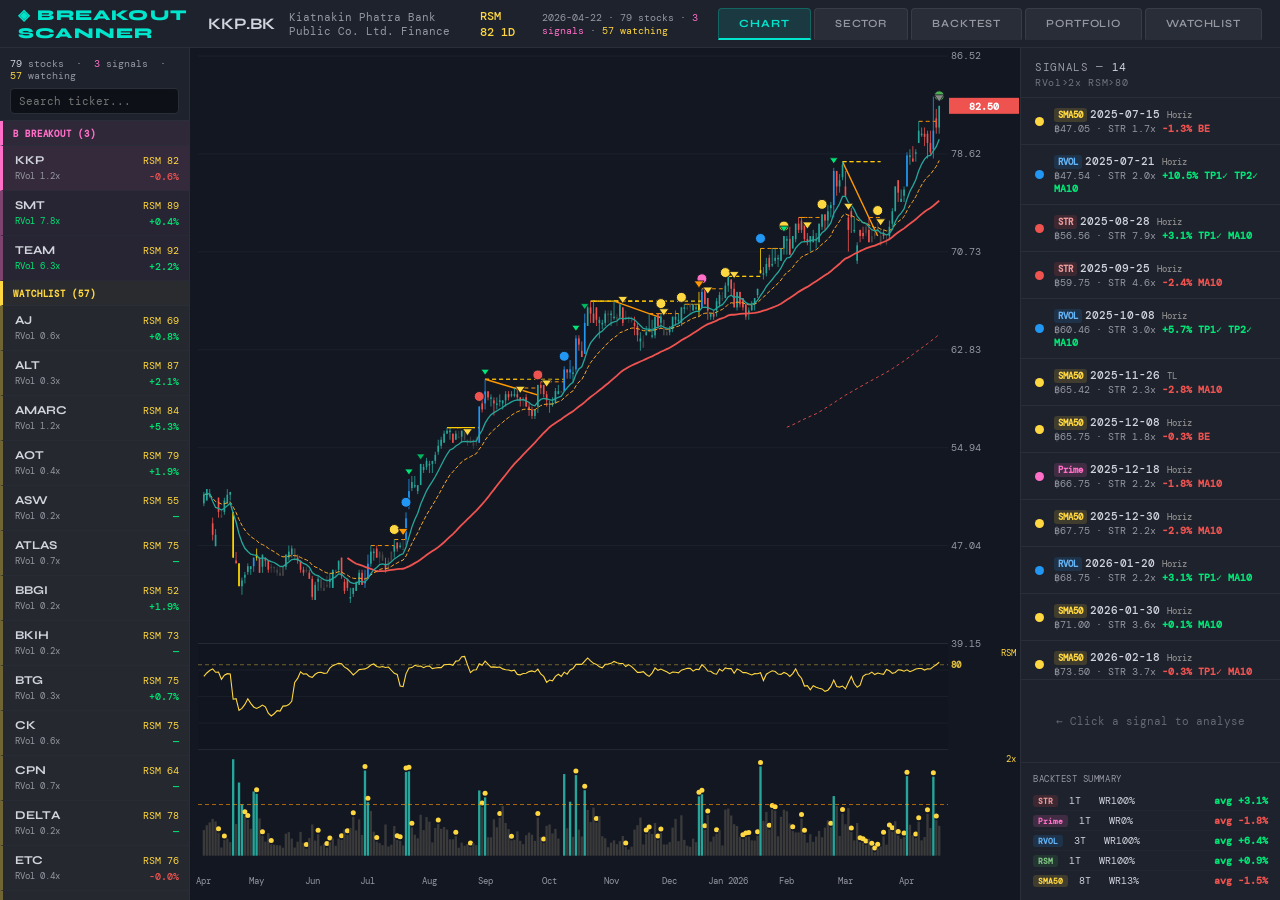
